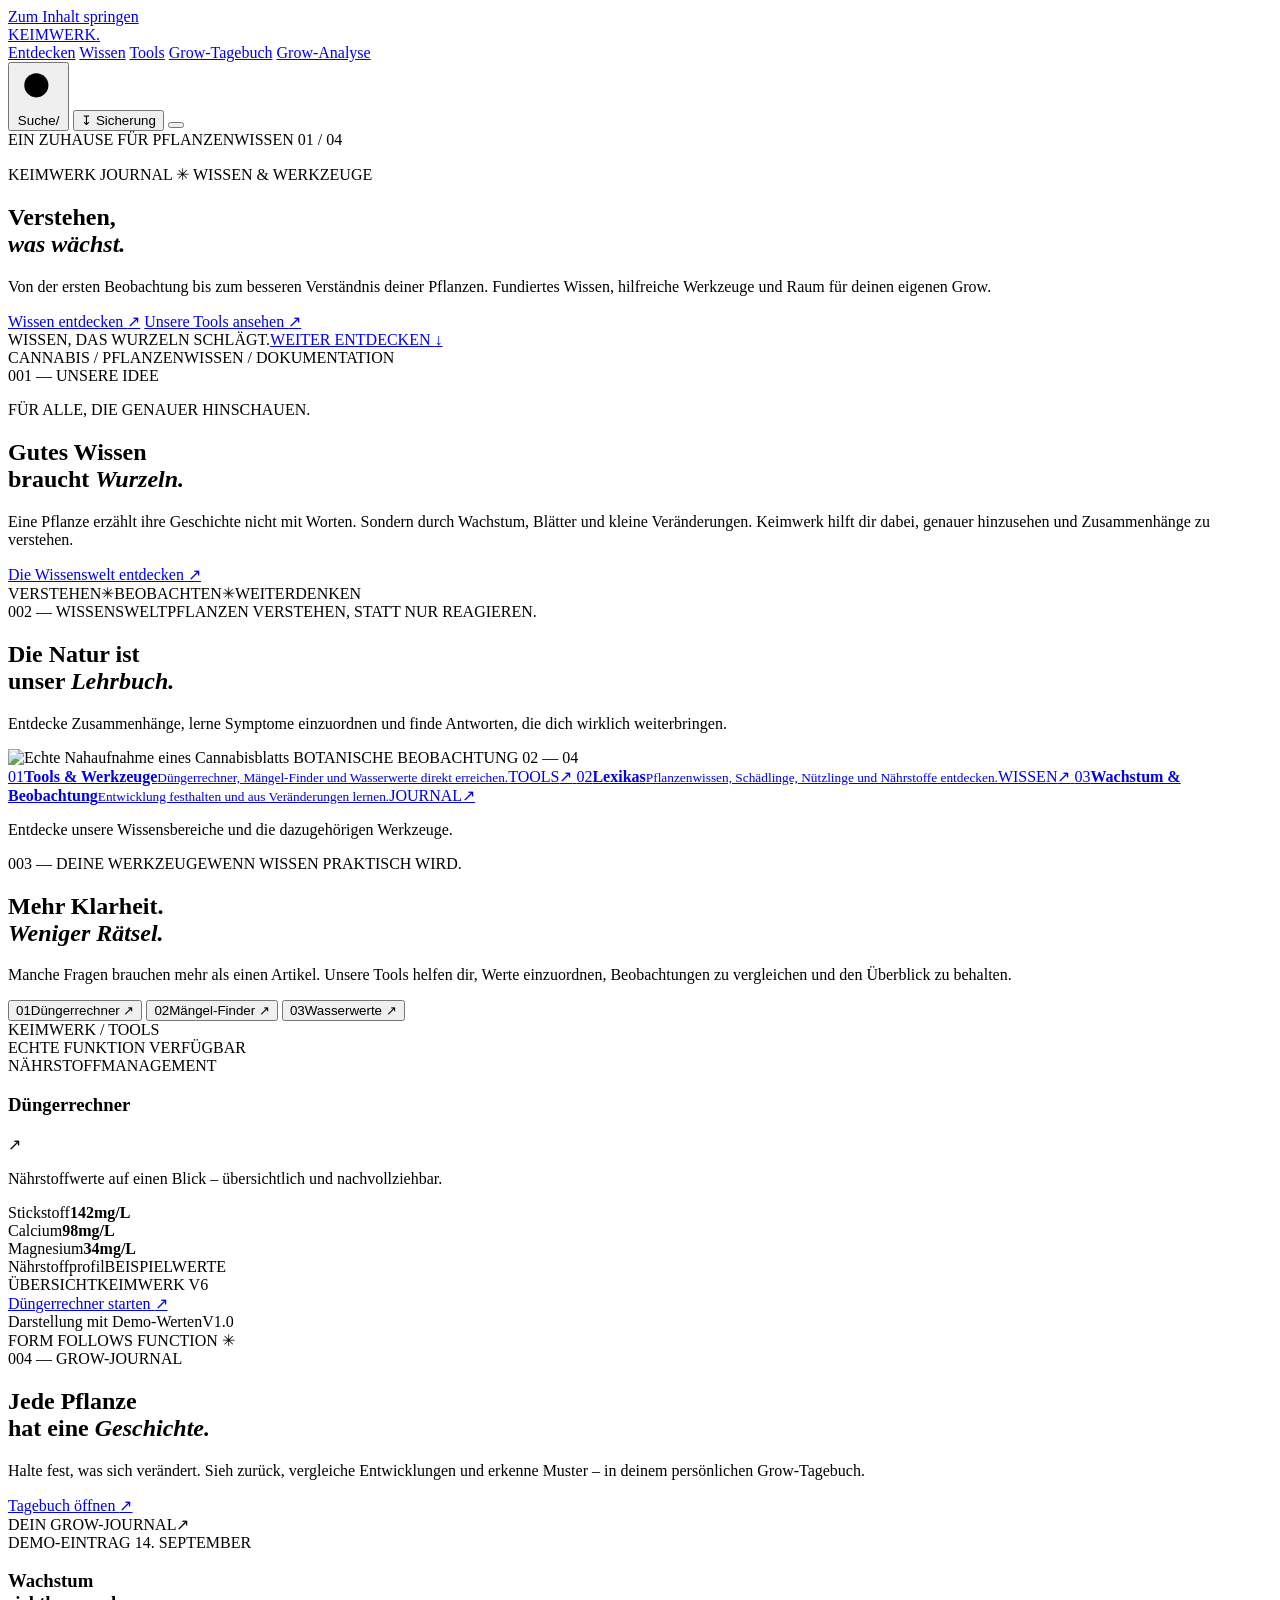
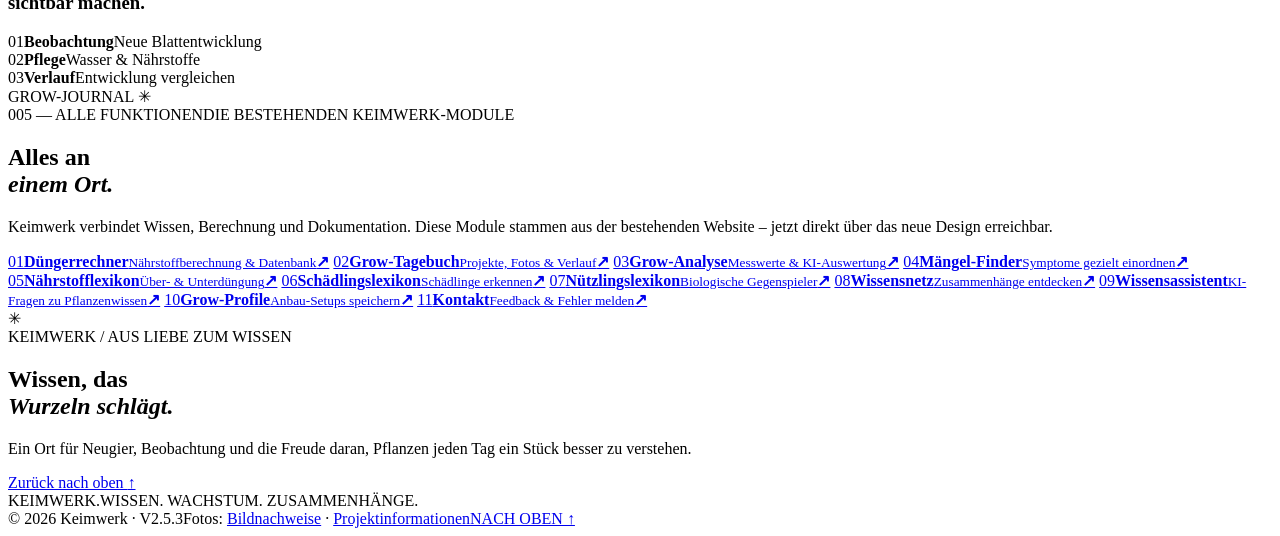
==== index.html @ dff41af9 "Keimwerk V2.1" ====
<!doctype html>
<html lang="de">
<head>
  <meta charset="utf-8">
  <meta name="viewport" content="width=device-width, initial-scale=1">
  <meta name="theme-color" content="#0d1511">
  <meta name="description" content="Keimwerk – Wissen, das Wurzeln schlägt. Pflanzenwissen, Düngerrechner, Lexika und Werkzeuge für deinen Garten.">
  <title>Keimwerk – Wissen, das Wurzeln schlägt.</title>
  <link rel="stylesheet" href="css/style.css?v=6">
  <script src="js/script.js?v=6" defer></script>
  <link rel="stylesheet" href="css/keimwerk-v24.css?v=24">
  <script src="js/keimwerk-v24.js?v=24" defer></script>
</head>
<body>
  <a class="skip-link" href="#inhalt">Zum Inhalt springen</a>


  <header class="site-header" id="oben">
    <div class="header-inner container-wide">
      <a class="brand" href="#oben" aria-label="Keimwerk – zur Startseite">
        <span class="brand-symbol" aria-hidden="true"><span class="symbol-slice"></span></span>
        <span class="brand-name">KEIMWERK<span class="brand-period">.</span></span>
      </a>
      <nav class="main-nav" id="main-nav" aria-label="Hauptnavigation">
        <a href="#philosophie">Entdecken</a>
        <a href="#wissen">Wissen</a>
        <a href="bereiche.html?view=calculator">Tools</a>
        <a href="bereiche.html?view=diary">Grow-Tagebuch</a>
        <a href="bereiche.html?view=grow-analysis">Grow-Analyse</a>
      </nav>
      <button class="header-search" id="open-search" type="button" aria-label="Suche öffnen">
        <svg viewBox="0 0 24 24" aria-hidden="true"><circle cx="10.8" cy="10.8" r="6.4"></circle><path d="m16 16 5 5"></path></svg>
        <span>Suche</span><span class="search-key">/</span>
      </button>
      <button class="kw24-header-button" type="button" data-kw24-backup aria-label="Datensicherung öffnen"><span aria-hidden="true">↧</span><span class="kw24-backup-label"> Sicherung</span></button>
      <button class="menu-toggle" id="menu-toggle" type="button" aria-controls="main-nav" aria-expanded="false" aria-label="Menü öffnen">
        <span></span><span></span>
      </button>
    </div>
  </header>

  <main id="inhalt">
    <section class="hero" aria-labelledby="hero-title">
      <div class="hero-image" role="img" aria-label="Echte Fotografie von Cannabispflanzen im natürlichen Licht"></div>
      <div class="hero-shade"></div>
      <div class="hero-inner container-wide">
        <div class="hero-meta"><span class="meta-line"></span> EIN ZUHAUSE FÜR PFLANZENWISSEN <span class="meta-index">01 / 04</span></div>
        <div class="hero-copy">
          <p class="hero-overline">KEIMWERK JOURNAL <span aria-hidden="true">✳</span> WISSEN &amp; WERKZEUGE</p>
          <h1 id="hero-title">Verstehen,<br><em>was wächst.</em></h1>
          <p class="hero-subtitle">Von der ersten Beobachtung bis zum besseren Verständnis deiner Pflanzen. Fundiertes Wissen, hilfreiche Werkzeuge und Raum für deinen eigenen Grow.</p>
          <div class="hero-actions">
            <a class="button button-light" href="#wissen">Wissen entdecken <span aria-hidden="true">↗</span></a>
            <a class="text-link hero-secondary" href="#tools">Unsere Tools ansehen <span aria-hidden="true">↗</span></a>
          </div>
        </div>
        <div class="hero-bottom"><span>WISSEN, DAS WURZELN SCHLÄGT.</span><a href="#philosophie">WEITER ENTDECKEN <span aria-hidden="true">↓</span></a></div>
      </div>
      <div class="hero-edge-text" aria-hidden="true">CANNABIS / PFLANZENWISSEN / DOKUMENTATION</div>
    </section>

    <section class="statement section-pad" id="philosophie" aria-labelledby="statement-title">
      <div class="container-wide statement-layout">
        <div class="section-tag"><span class="section-tag-dot"></span> 001 — UNSERE IDEE</div>
        <div class="statement-content">
          <p class="statement-kicker">FÜR ALLE, DIE GENAUER HINSCHAUEN.</p>
          <h2 id="statement-title">Gutes Wissen<br>braucht <em>Wurzeln.</em></h2>
          <div class="statement-bottom"><p>Eine Pflanze erzählt ihre Geschichte nicht mit Worten. Sondern durch Wachstum, Blätter und kleine Veränderungen. Keimwerk hilft dir dabei, genauer hinzusehen und Zusammenhänge zu verstehen.</p><a class="underline-link" href="#wissen">Die Wissenswelt entdecken <span aria-hidden="true">↗</span></a></div>
        </div>
      </div>
    </section>

    <div class="interlude" aria-label="Themenbereiche">
      <div class="container-wide interlude-inner"><span>VERSTEHEN</span><span class="interlude-mark" aria-hidden="true">✳</span><span>BEOBACHTEN</span><span class="interlude-mark" aria-hidden="true">✳</span><span>WEITERDENKEN</span></div>
    </div>

    <section class="knowledge section-pad" id="wissen" aria-labelledby="knowledge-title">
      <div class="container-wide">
        <div class="section-topline"><span class="section-tag"><span class="section-tag-dot"></span> 002 — WISSENSWELT</span><span class="section-topline-end">PFLANZEN VERSTEHEN, STATT NUR REAGIEREN.</span></div>
        <div class="knowledge-heading">
          <div><h2 id="knowledge-title">Die Natur ist<br>unser <em>Lehrbuch.</em></h2><p class="muted-intro">Entdecke Zusammenhänge, lerne Symptome einzuordnen und finde Antworten, die dich wirklich weiterbringen.</p></div>
          <div class="knowledge-visual">
            <img src="https://upload.wikimedia.org/wikipedia/commons/thumb/6/69/Marijuana_Cannabis_leaves.jpg/960px-Marijuana_Cannabis_leaves.jpg" alt="Echte Nahaufnahme eines Cannabisblatts" loading="lazy">
            <span class="photo-label">BOTANISCHE BEOBACHTUNG <span>02 — 04</span></span>
          </div>
        </div>
        <div class="knowledge-list" aria-label="Wissensbereiche">
          <a class="knowledge-row" href="#tools" data-search="tools werkzeuge düngerrechner mängel-finder wasserwerte nährstoffe nährstofflexikon überdüngung unterdüngung ph ec calcium magnesium">
            <span class="knowledge-no">01</span><span class="knowledge-row-main"><strong>Tools &amp; Werkzeuge</strong><small>Düngerrechner, Mängel-Finder und Wasserwerte direkt erreichen.</small></span><span class="knowledge-type">TOOLS</span><span class="circle-arrow" aria-hidden="true">↗</span>
          </a>
          <a class="knowledge-row" href="bereiche.html?view=pests" data-search="lexikas lexika wissen wissensbereich schädlinge spinnmilben thripse blattläuse trauermücken lexikon nützlinge">
            <span class="knowledge-no">02</span><span class="knowledge-row-main"><strong>Lexikas</strong><small>Pflanzenwissen, Schädlinge, Nützlinge und Nährstoffe entdecken.</small></span><span class="knowledge-type">WISSEN</span><span class="circle-arrow" aria-hidden="true">↗</span>
          </a>
          <a class="knowledge-row" href="bereiche.html?view=diary" data-search="grow tagebuch pflanzenpflege dokumentation beobachten fotos analyse">
            <span class="knowledge-no">03</span><span class="knowledge-row-main"><strong>Wachstum &amp; Beobachtung</strong><small>Entwicklung festhalten und aus Veränderungen lernen.</small></span><span class="knowledge-type">JOURNAL</span><span class="circle-arrow" aria-hidden="true">↗</span>
          </a>
        </div>
        <p class="preview-hint">Entdecke unsere Wissensbereiche und die dazugehörigen Werkzeuge.</p>
      </div>
    </section>

    <section class="tools section-pad" id="tools" aria-labelledby="tools-title">
      <div class="container-wide">
        <div class="section-topline"><span class="section-tag"><span class="section-tag-dot"></span> 003 — DEINE WERKZEUGE</span><span class="section-topline-end">WENN WISSEN PRAKTISCH WIRD.</span></div>
        <div class="tools-grid">
          <div class="tools-copy">
            <h2 id="tools-title">Mehr Klarheit.<br><em>Weniger Rätsel.</em></h2>
            <p>Manche Fragen brauchen mehr als einen Artikel. Unsere Tools helfen dir, Werte einzuordnen, Beobachtungen zu vergleichen und den Überblick zu behalten.</p>
            <div class="tool-selector" role="tablist" aria-label="Werkzeuge auswählen">
              <button class="tool-tab active" id="tab-fertilizer" type="button" role="tab" aria-selected="true" aria-controls="tool-panel" data-tool="fertilizer"><span class="tool-tab-num">01</span>Düngerrechner <span aria-hidden="true">↗</span></button>
              <button class="tool-tab" id="tab-diagnosis" type="button" role="tab" aria-selected="false" aria-controls="tool-panel" data-tool="diagnosis"><span class="tool-tab-num">02</span>Mängel-Finder <span aria-hidden="true">↗</span></button>
              <button class="tool-tab" id="tab-water" type="button" role="tab" aria-selected="false" aria-controls="tool-panel" data-tool="water"><span class="tool-tab-num">03</span>Wasserwerte <span aria-hidden="true">↗</span></button>
            </div>
          </div>
          <div class="tool-preview" id="tool-panel" role="tabpanel" aria-labelledby="tab-fertilizer">
            <div class="preview-top"><span><span class="status-dot"></span> KEIMWERK / TOOLS</span><span class="preview-window-controls" aria-hidden="true"><i></i><i></i><i></i></span></div>
            <div class="preview-content">
              <div class="preview-badge">ECHTE FUNKTION VERFÜGBAR</div>
              <div class="preview-tool-header"><div><span class="preview-sup" id="preview-sup">NÄHRSTOFFMANAGEMENT</span><h3 id="preview-title">Düngerrechner</h3></div><span class="preview-icon" aria-hidden="true">↗</span></div>
              <p class="preview-desc" id="preview-description">Nährstoffwerte auf einen Blick – übersichtlich und nachvollziehbar.</p>
              <div class="demo-metrics" aria-label="Fiktive Beispieldaten">
                <div><span id="demo-label-1">Stickstoff</span><strong id="demo-number-1">142<span>mg/L</span></strong></div>
                <div><span id="demo-label-2">Calcium</span><strong id="demo-number-2">98<span>mg/L</span></strong></div>
                <div><span id="demo-label-3">Magnesium</span><strong id="demo-number-3">34<span>mg/L</span></strong></div>
              </div>
              <div class="demo-chart"><div class="demo-chart-header"><span id="demo-chart-title">Nährstoffprofil</span><span>BEISPIELWERTE</span></div><div class="bars" aria-hidden="true"><i style="--v:42%"></i><i style="--v:62%"></i><i style="--v:48%"></i><i style="--v:83%"></i><i style="--v:70%"></i><i style="--v:58%"></i><i style="--v:88%"></i><i style="--v:66%"></i><i style="--v:76%"></i><i style="--v:53%"></i><i style="--v:69%"></i><i style="--v:89%"></i></div><div class="chart-footer"><span>ÜBERSICHT</span><span>KEIMWERK V6</span></div></div>
              <a id="open-active-tool" class="button button-light tool-launch" href="bereiche.html?view=calculator">Düngerrechner starten <span aria-hidden="true">↗</span></a>
              <div class="preview-bottom"><span><span class="live-circle"></span> Darstellung mit Demo-Werten</span><span>V1.0</span></div>
            </div>
            <span class="preview-sticker">FORM FOLLOWS FUNCTION <span aria-hidden="true">✳</span></span>
          </div>
        </div>
      </div>
    </section>

    <section class="diary" id="tagebuch" aria-labelledby="diary-title">
      <div class="diary-photo" role="img" aria-label="Cannabispflanze in natürlicher Umgebung"></div>
      <div class="diary-vignette"></div>
      <div class="container-wide diary-inner">
        <div class="diary-copy"><div class="section-tag"><span class="section-tag-dot"></span> 004 — GROW-JOURNAL</div><h2 id="diary-title">Jede Pflanze<br>hat eine <em>Geschichte.</em></h2><p>Halte fest, was sich verändert. Sieh zurück, vergleiche Entwicklungen und erkenne Muster – in deinem persönlichen Grow-Tagebuch.</p><a class="button button-light" href="bereiche.html?view=diary">Tagebuch öffnen <span aria-hidden="true">↗</span></a></div>
        <div class="journal-window" id="journal-preview">
          <div class="journal-head"><span>DEIN GROW-JOURNAL</span><span class="journal-head-icon">↗</span></div>
          <div class="journal-date">DEMO-EINTRAG <span>14. SEPTEMBER</span></div>
          <h3>Wachstum<br>sichtbar machen.</h3>
          <div class="journal-progress" aria-hidden="true"><span></span></div>
          <div class="journal-items"><div><span>01</span><strong>Beobachtung</strong><span>Neue Blattentwicklung</span></div><div><span>02</span><strong>Pflege</strong><span>Wasser &amp; Nährstoffe</span></div><div><span>03</span><strong>Verlauf</strong><span>Entwicklung vergleichen</span></div></div>
          <div class="journal-foot">GROW-JOURNAL <span>✳</span></div>
        </div>
      </div>
    </section>


<section class="module-directory section-pad" id="alle-funktionen" aria-labelledby="directory-title">
 <div class="container-wide">
  <div class="section-topline"><span class="section-tag"><span class="section-tag-dot"></span> 005 — ALLE FUNKTIONEN</span><span class="section-topline-end">DIE BESTEHENDEN KEIMWERK-MODULE</span></div>
  <div class="directory-top"><h2 id="directory-title">Alles an<br><em>einem Ort.</em></h2><p>Keimwerk verbindet Wissen, Berechnung und Dokumentation. Diese Module stammen aus der bestehenden Website – jetzt direkt über das neue Design erreichbar.</p></div>
  <div class="module-links">
   <a href="bereiche.html?view=calculator"><span>01</span><strong>Düngerrechner</strong><small>Nährstoffberechnung &amp; Datenbank</small><b>↗</b></a>
   <a href="bereiche.html?view=diary"><span>02</span><strong>Grow-Tagebuch</strong><small>Projekte, Fotos &amp; Verlauf</small><b>↗</b></a>
   <a href="bereiche.html?view=grow-analysis"><span>03</span><strong>Grow-Analyse</strong><small>Messwerte &amp; KI-Auswertung</small><b>↗</b></a>
   <a href="bereiche.html?view=cannabis-finder"><span>04</span><strong>Mängel-Finder</strong><small>Symptome gezielt einordnen</small><b>↗</b></a>
   <a href="bereiche.html?view=nutrients"><span>05</span><strong>Nährstofflexikon</strong><small>Über- &amp; Unterdüngung</small><b>↗</b></a>
   <a href="bereiche.html?view=pests"><span>06</span><strong>Schädlingslexikon</strong><small>Schädlinge erkennen</small><b>↗</b></a>
   <a href="bereiche.html?view=beneficials"><span>07</span><strong>Nützlingslexikon</strong><small>Biologische Gegenspieler</small><b>↗</b></a>
   <a href="bereiche.html?view=knowledge-network"><span>08</span><strong>Wissensnetz</strong><small>Zusammenhänge entdecken</small><b>↗</b></a>
   <a href="bereiche.html?view=knowledge-assistant"><span>09</span><strong>Wissensassistent</strong><small>KI-Fragen zu Pflanzenwissen</small><b>↗</b></a>
   <a href="bereiche.html?view=profiles"><span>10</span><strong>Grow-Profile</strong><small>Anbau-Setups speichern</small><b>↗</b></a>
   <a href="bereiche.html?view=contact"><span>11</span><strong>Kontakt</strong><small>Feedback &amp; Fehler melden</small><b>↗</b></a>
  </div>
 </div>
</section>

    <section class="outro section-pad" aria-labelledby="outro-title">
      <div class="container-wide outro-grid"><div class="outro-mark">✳</div><div><div class="section-tag"><span class="section-tag-dot"></span> KEIMWERK / AUS LIEBE ZUM WISSEN</div><h2 id="outro-title">Wissen, das<br><em>Wurzeln schlägt.</em></h2></div><div class="outro-end"><p>Ein Ort für Neugier, Beobachtung und die Freude daran, Pflanzen jeden Tag ein Stück besser zu verstehen.</p><a class="underline-link" href="#oben">Zurück nach oben <span aria-hidden="true">↑</span></a></div></div>
    </section>
  </main>

  <footer class="footer"><div class="container-wide footer-top"><span class="footer-brand">KEIMWERK<span>.</span></span><span>WISSEN. WACHSTUM. ZUSAMMENHÄNGE.</span></div><div class="container-wide footer-bottom"><span>© 2026 Keimwerk · V2.5.3</span><span>Fotos: <a href="BILDQUELLEN.txt" target="_blank" rel="noopener">Bildnachweise</a> · <a href="README.txt" target="_blank" rel="noopener">Projektinformationen</a></span><a href="#oben">NACH OBEN ↑</a></div></footer>


</body>
</html>
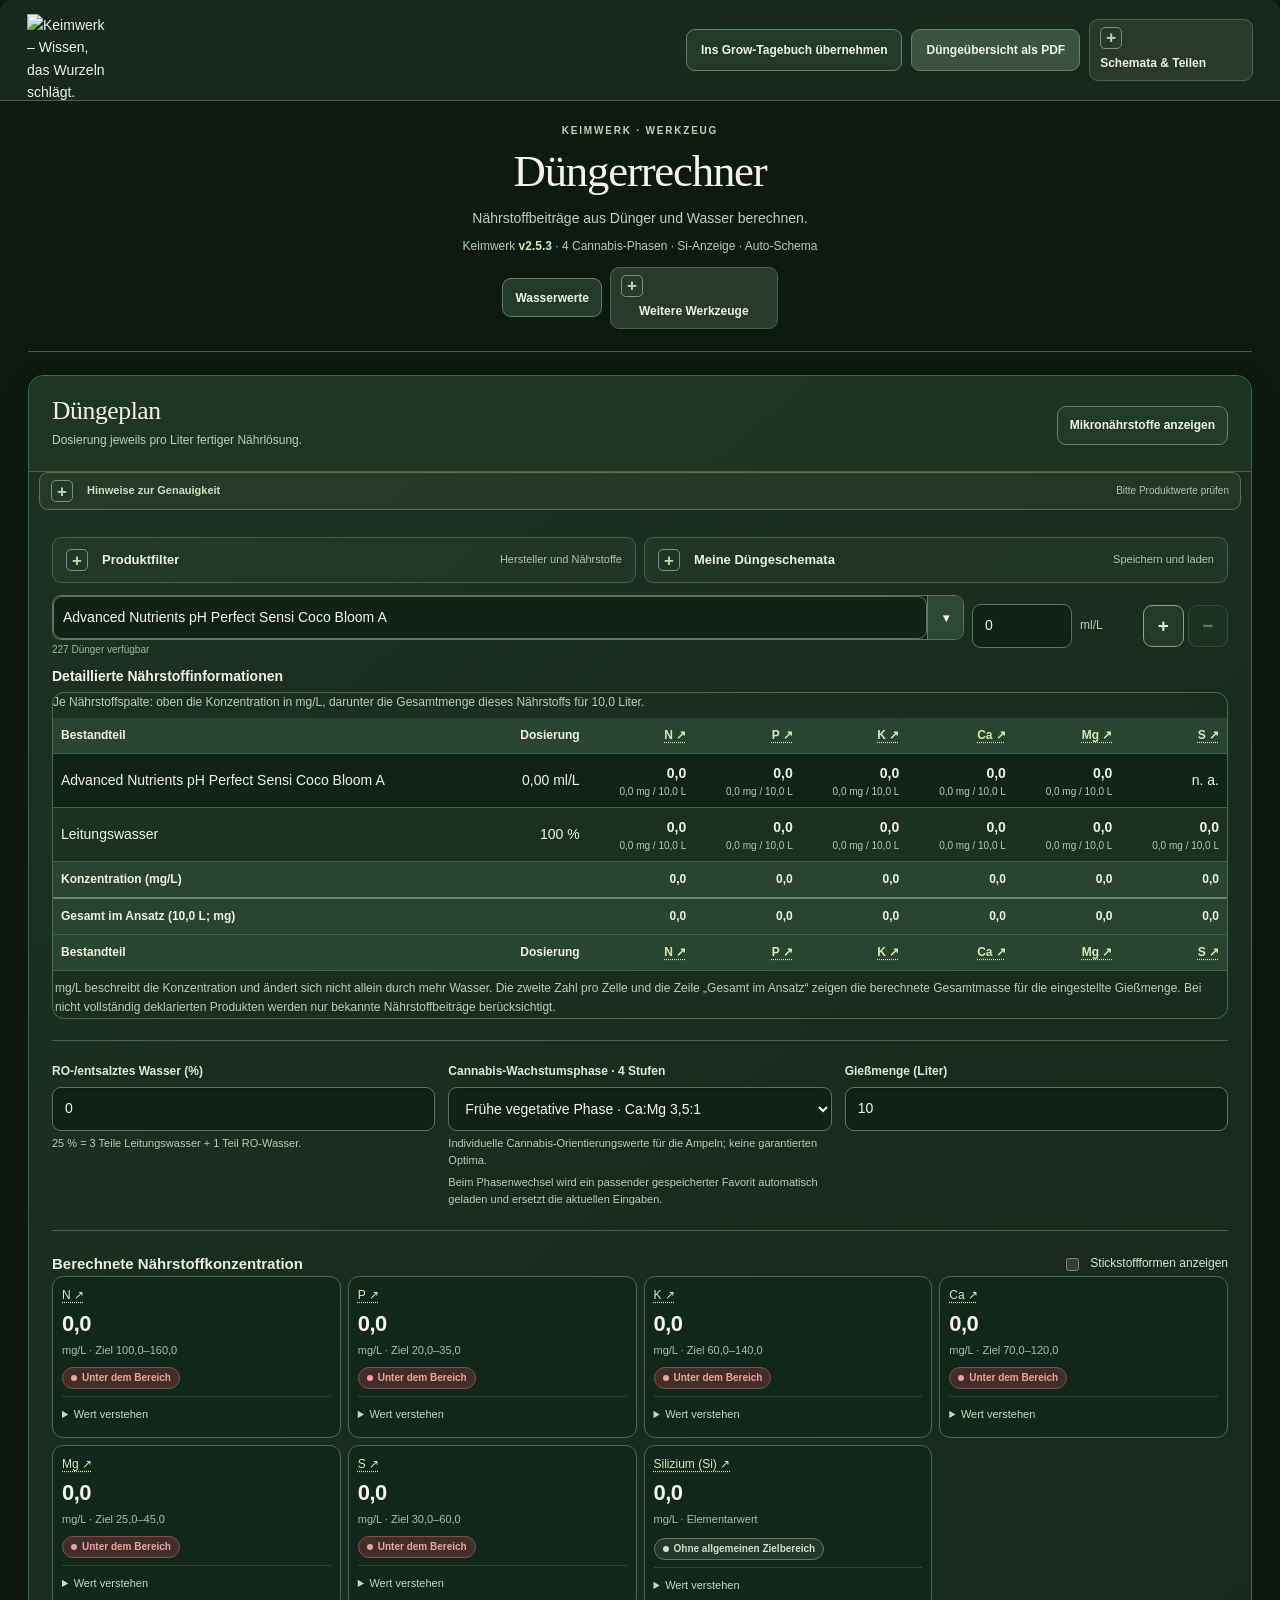
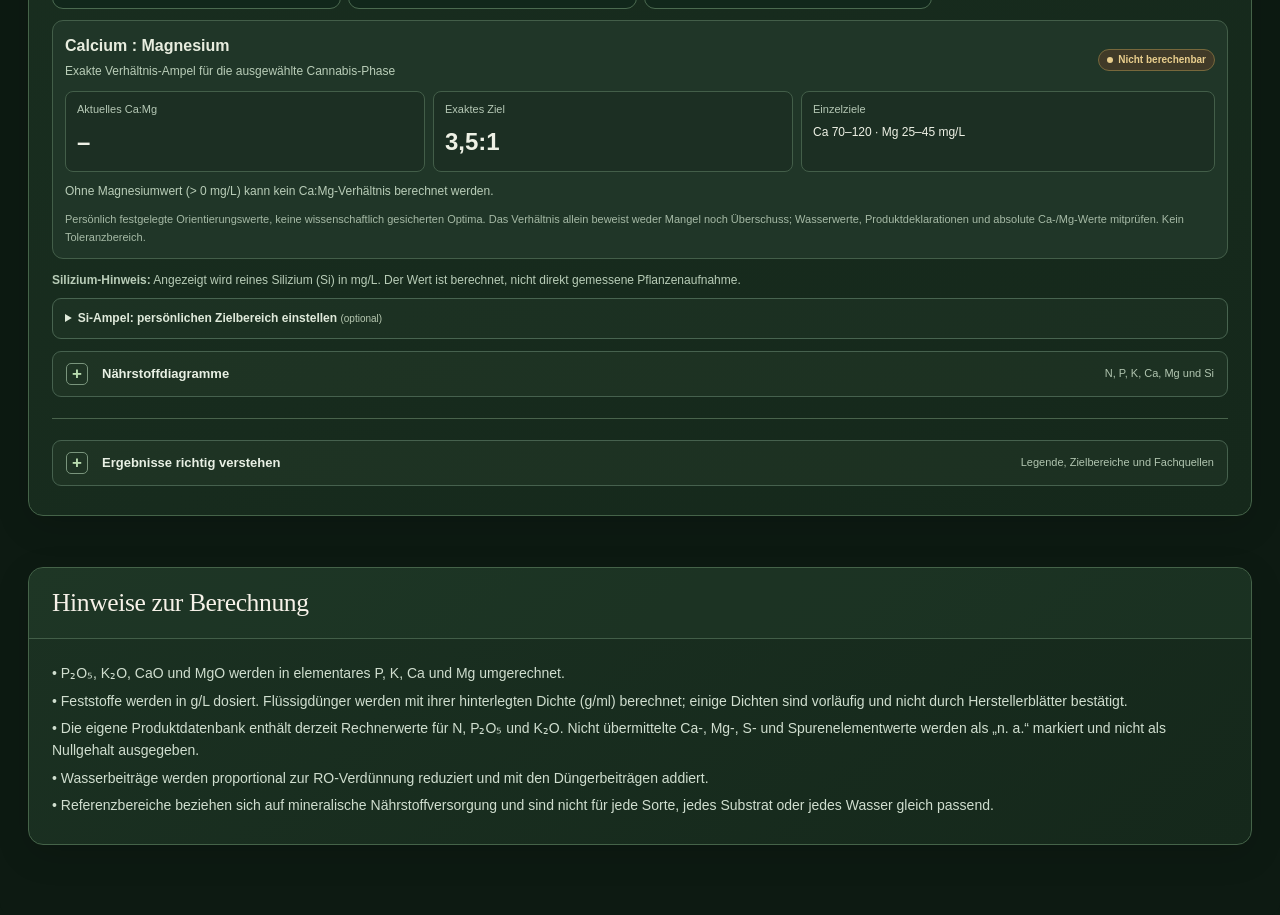
==== commit c083abf0: "Keimwerk V2.1 P2" ====
--- a/index.html
+++ b/index.html
@@ -1,182 +1,1547 @@
-<!doctype html>
+<!DOCTYPE html>
+
 <html lang="de">
 <head>
-  <meta charset="utf-8">
-  <meta name="viewport" content="width=device-width, initial-scale=1">
-  <meta name="theme-color" content="#0d1511">
-  <meta name="description" content="Keimwerk – Wissen, das Wurzeln schlägt. Pflanzenwissen, Düngerrechner, Lexika und Werkzeuge für deinen Garten.">
-  <title>Keimwerk – Wissen, das Wurzeln schlägt.</title>
-  <link rel="stylesheet" href="css/style.css?v=6">
-  <script src="js/script.js?v=6" defer></script>
-  <link rel="stylesheet" href="css/keimwerk-v24.css?v=24">
-  <script src="js/keimwerk-v24.js?v=24" defer></script>
+<meta charset="utf-8"/>
+<meta content="width=device-width, initial-scale=1" name="viewport"/>
+<title>Keimwerk – Pflanzenwissen</title>
+<style>
+:root{--bg:#1e2a21;--panel:#29382d;--line:#435246;--muted:#c8d0c5;--sage:#a8b9a0}
+*{box-sizing:border-box}body{margin:0;background:var(--bg);color:#f0f1eb;font:14px/1.7 Arial,Helvetica,sans-serif}
+button,select{font:inherit;cursor:pointer}button{font-size:inherit}
+header{min-height:81px;padding:15px 6%;display:flex;align-items:center;justify-content:space-between;border-bottom:1px solid var(--line);gap:16px}
+.brand{display:flex;align-items:center;gap:12px}.brand-logo-image{display:block;width:clamp(88px,9vw,118px);height:clamp(92px,9.5vw,124px);object-fit:contain;object-position:center;flex-shrink:0;border-radius:5px;overflow:visible}.brand-name{font: bold 23px/1.2 Georgia,serif;letter-spacing:2px}.tagline{font:11px Georgia,serif;color:#c3cfbd}
+nav{display:flex;gap:8px}nav button{background:transparent;border:1px solid transparent;color:#e4e8df;border-radius:7px;padding:10px 13px;font-size:12px;white-space:nowrap}nav button.active{border-color:#455748;background:#2b392e}
+.diary-brand-button{background:transparent;border:1px solid #455748;color:#e4e8df;border-radius:7px;padding:9px 11px;font-size:12px;white-space:nowrap;cursor:pointer;flex-shrink:0}.diary-brand-button:hover{background:#2b392e}
+.page{max-width:1120px;padding:40px 6% 36px;margin:0 auto}.hero{display:grid;grid-template-columns:1.08fr .92fr;gap:clamp(28px,6vw,65px);align-items:start;padding:4px 0 52px}
+.eyebrow,.section-label{font-size:12px;letter-spacing:1.8px;color:#c1d0b8;font-weight:bold}h1{font-size:clamp(38px,4.3vw,49px);line-height:1.05;letter-spacing:-1.5px;margin:20px 0 24px;font-weight:750}h1 span{color:var(--sage)}p{color:#e0e5dc;line-height:1.8;margin:8px 0;font-size:14px}.hero-copy{max-width:490px}
+.primary{background:#b0c2a6;color:#1c2a20;border:0;border-radius:5px;padding:15px 18px;font-weight:bold;font-size:12px;margin-top:14px}
+.hero-actions{display:flex;align-items:center;gap:10px;flex-wrap:wrap}.hero-actions .primary{margin-top:14px}.hero-calculator{background:transparent;color:#dce6d5;border:1px solid #5f715a;border-radius:5px;padding:14px 18px;font-weight:bold;font-size:12px;margin-top:14px}
+.plant-panel{height:327px;border:1px solid #506351;border-radius:16px;background:linear-gradient(145deg,#314637,#2a3a2e);padding:16px 20px;display:flex;flex-direction:column;justify-content:flex-end}
+.plant-art{height:220px;display:flex;align-items:center;justify-content:center}.plant-art svg{width:165px;height:198px;max-width:100%}.plant-art .hero-logo-image{display:block;width:min(250px,100%);height:220px;object-fit:contain;max-width:100%;border-radius:6px}.plant-caption{border-top:1px solid #526350;padding-top:14px;font-size:14px;font-weight:bold;text-align:center}
+.section{border-top:1px solid var(--line);padding:27px 0 36px}.section-head{display:grid;grid-template-columns:.8fr 1.2fr;gap:28px;align-items:start;margin-bottom:28px}h2{font-size:25px;line-height:1.35;font-weight:500;letter-spacing:-.5px;margin:8px 0}.section-head p{margin:0}
+.chooser{border:1px solid #47594a;border-radius:11px;padding:18px 19px 20px}label{display:block;font-size:13px;font-weight:bold;margin:0 0 10px}select{width:100%;height:62px;border:1px solid #64735c;border-radius:7px;background:#1e2a21;color:#e7ebe3;padding:0 15px;font-size:15px}
+.lex-card{margin-top:13px;background:#29382d;border:1px solid #465749;border-radius:8px;padding:15px;display:grid;grid-template-columns:25px 1fr;gap:12px}.lex-icon{width:24px;height:24px;border-radius:5px;background:#3a4b3c;display:grid;place-items:center;color:#bdcdb4}.lex-title{font-size:13px;font-weight:bold}.lex-card p{font-size:11px;line-height:1.7;margin:4px 0 8px;color:#d4dcd1}.pill{display:inline-block;border:1px solid #5f715a;border-radius:4px;padding:2px 6px;font-size:9px;color:#dce6d5;margin-bottom:3px}.lex-card .primary{display:block;padding:11px 13px;margin-top:8px}
+.intro-grid{display:grid;grid-template-columns:.8fr 1.2fr;gap:28px;align-items:start}.features{display:grid;grid-template-columns:repeat(3,minmax(0,1fr));gap:11px;margin-top:24px}.feature{background:#29382d;border:1px solid #455648;border-radius:9px;padding:16px}.feature-symbol{color:#cad9c2;font-size:14px;height:25px}.feature h3{font-size:13px;font-weight:500;margin:7px 0}.feature p{font-size:12px;line-height:1.7;margin:7px 0 0}
+.contact-panel{max-width:760px;background:var(--panel);border:1px solid var(--line);border-radius:12px;padding:clamp(18px,3vw,30px)}.contact-form{display:grid;gap:16px}.contact-form label{display:block;margin:0 0 6px;font-size:13px;color:#e4e8df}.contact-form input,.contact-form select,.contact-form textarea{display:block;width:100%;min-height:44px;padding:10px 12px;border:1px solid #64735c;border-radius:7px;background:#17231b;color:#f0f1eb;font:inherit}.contact-form textarea{min-height:150px;resize:vertical}.contact-form .form-help{font-size:12px;color:var(--muted);margin:0}.contact-form .form-submit{justify-self:start;background:#b0c2a6;color:#1c2a20;border:0;border-radius:6px;padding:12px 18px;font-weight:bold}.contact-form input:focus-visible,.contact-form select:focus-visible,.contact-form textarea:focus-visible{outline:2px solid var(--sage);outline-offset:2px}
+footer{text-align:center;border-top:1px solid var(--line);background:#29372c;font:13px Georgia,serif;color:#cbd7c3;padding:20px 12px}.back{background:transparent;border:0;color:#b7c8af;padding:5px 0 14px;font-size:13px}
+/* Der Zurueck-zur-Startseite-Button bleibt beim Scrollen im sichtbaren Bereich. */
+.back{position:sticky;top:10px;z-index:30;display:inline-block;vertical-align:top;padding:8px 12px;margin:0 0 12px;background:rgba(41,56,45,.97);border:1px solid #435246;border-radius:8px;box-shadow:0 4px 12px rgba(0,0,0,.18);color:#b7c8af;font-size:13px;line-height:1.4;white-space:nowrap;cursor:pointer}.back:hover{background:#304034;border-color:#627563}/* Nährstofflexikon: Navigationsbuttons oben links, wie beim Düngerechner. */
+#nutrients #nutrients-back,
+#nutrients #nutrients-to-calculator{position:fixed;top:10px;left:10px;z-index:1000;display:block;width:max-content;max-width:calc(100vw - 20px);box-sizing:border-box;vertical-align:top;margin:0;background:rgba(41,56,45,.98);border:1px solid #435246;border-radius:8px;box-shadow:0 4px 12px rgba(0,0,0,.22);color:#b7c8af;padding:8px 12px;font-size:13px;line-height:1.4;white-space:nowrap;cursor:pointer}
+#nutrients #nutrients-to-calculator{top:54px;left:10px}
+#nutrients #nutrients-back:hover,#nutrients #nutrients-to-calculator:hover{background:#304034;border-color:#627563}
+#nutrients{padding-top:105px}
+@media(max-width:650px){#nutrients #nutrients-back,#nutrients #nutrients-to-calculator{left:8px;font-size:12px;padding:7px 9px}#nutrients #nutrients-to-calculator{top:46px}#nutrients{padding-top:92px}}.subhead{padding:10px 0 24px}.subhead h1{font-size:clamp(31px,4vw,47px);margin:12px 0}.pest-grid{display:grid;grid-template-columns:repeat(2,minmax(0,1fr));gap:14px}.pest{background:#26352a;border:1px solid #435346;border-radius:9px;padding:17px;min-width:0}.pest h3{font-size:17px;line-height:1.4;margin:0 0 3px}.latin{font-style:italic;color:#b9c9b1;font-size:12px;margin-bottom:11px}.pest p{font-size:12px;line-height:1.75;margin:8px 0;color:#d8dfd4}.pest strong{color:#f0f2ea}.tip{border-left:2px solid #99ae8e;padding-left:11px;margin-top:10px!important}
+.about-copy p{font-size:20px;line-height:1.9;margin:8px 0}.belief{background:#29382d;border-left:4px solid #adbea4;padding:22px 24px;margin:30px 0}.belief strong{font-size:19px}.belief p{font-size:20px;line-height:1.7;margin:4px 0 0}.about-block{padding:13px 0}.about-block h2{font-size:27px;margin-bottom:8px}.about-block p{font-size:19px;line-height:1.8}[hidden]{display:none!important}
+@media(max-width:650px){header{padding:13px 5%;min-height:70px;gap:8px;flex-wrap:wrap}.brand{gap:7px}.brand-logo-image{width:min(88px,25vw);height:92px;object-fit:contain;object-position:center}.brand-name{font-size:15px;letter-spacing:1.4px}.tagline{font-size:9px}nav{width:100%;justify-content:flex-end;gap:1px}nav button{font-size:10px;padding:8px 6px}.page{padding:28px 6%}.hero{grid-template-columns:1fr;gap:25px;padding-bottom:34px}h1{font-size:44px;margin:16px 0}.plant-panel{height:280px}.plant-art{height:180px}.section-head,.intro-grid{grid-template-columns:1fr;gap:12px}.features{gap:7px}.feature{padding:11px}.feature h3{font-size:11px}.feature p{font-size:10px}.pest-grid{grid-template-columns:1fr}.about-copy p,.about-block p{font-size:16px}.belief p{font-size:16px}}
+
+/* Bildergalerien nur im Schädlingslexikon; Startseite und Über-Seite bleiben unverändert. */
+#pests .pest-images{display:grid;grid-template-columns:repeat(3,minmax(0,1fr));gap:9px;margin:15px 0 14px}
+#pests .pest-images figure{min-width:0;margin:0;border:1px solid #435346;border-radius:7px;overflow:hidden;background:#1e2a21}
+#pests .pest-images img{display:block;width:100%;aspect-ratio:280/176;object-fit:cover}
+#pests .pest-images figcaption{padding:7px 5px 8px;text-align:center;font-size:10px;line-height:1.4;color:#d6dfd0;min-height:38px;display:flex;align-items:center;justify-content:center}
+@media(max-width:650px){#pests .pest-images{gap:5px}#pests .pest-images figcaption{font-size:9px;padding:5px 3px;min-height:42px}}
+
+
+/* Marienkäfer und Schwebfliegen: Originalbilder mit eingebautem Rahmen auf dieselbe Bildbreite wie die übrigen Nützlinge setzen. */
+#beneficials article:nth-of-type(10) .pest-images figure,
+#beneficials article:nth-of-type(11) .pest-images figure{width:332px;max-width:100%;margin:0 auto;box-sizing:border-box}
+#beneficials article:nth-of-type(10) .pest-images img,
+#beneficials article:nth-of-type(11) .pest-images img{display:block;box-sizing:border-box;width:100%;max-width:100%;height:auto;margin:0 auto;padding:0;border:0;border-radius:0;background:transparent}
+
+
+/* Neues Ueber- und Unterduengungslexikon: separat gestylt, bestehende Bereiche bleiben unberuehrt. */
+#nutrients .nutrient-guidance{display:grid;grid-template-columns:repeat(3,minmax(0,1fr));gap:12px;margin:4px 0 14px}
+#nutrients .guidance-card{background:#29382d;border:1px solid #435346;border-radius:10px;padding:16px}
+#nutrients .guidance-card h3{font-size:14px;line-height:1.45;color:#d3dfc9;margin:0 0 7px}
+#nutrients .guidance-card p{font-size:12px;line-height:1.7;margin:0}
+#nutrients .nutrient-warning{border:1px solid #a58e42;background:#3c3b27;color:#edf0e7;padding:13px 15px;border-radius:7px;margin:0 0 18px;font-size:12px;line-height:1.75}
+#nutrients .nutrient-grid{display:grid;grid-template-columns:repeat(2,minmax(0,1fr));gap:14px}
+#nutrients .nutrient-card{background:#26352a;border:1px solid #435346;border-radius:9px;padding:17px;min-width:0}
+#nutrients .nutrient-card h3{font-size:18px;line-height:1.4;margin:0 0 3px}
+#nutrients .nutrient-card h3 span{color:#d4decf;font-size:15px;font-weight:normal}
+#nutrients .nutrient-card .latin{margin-bottom:8px}
+#nutrients .nutrient-intro{font-size:12px;line-height:1.7;margin:6px 0 11px;color:#dce3d8}
+#nutrients .nutrient-images{display:grid;grid-template-columns:repeat(2,minmax(0,1fr));gap:8px;margin:10px 0 13px}
+#nutrients .nutrient-images figure{min-width:0;margin:0;border:1px solid #435346;border-radius:7px;overflow:hidden;background:#1e2a21}
+#nutrients .nutrient-images img{display:block;width:100%;aspect-ratio:357/260;object-fit:cover}
+#nutrients .nutrient-images figcaption{padding:6px 5px;text-align:center;font-size:10px;line-height:1.4;color:#d6dfd0}
+#nutrients .nutrient-detail{padding:10px 0 1px;border-top:1px solid #394a3d;margin-top:7px}
+#nutrients .nutrient-detail strong{font-size:12px;color:#d3dfc9}
+#nutrients .nutrient-detail p{font-size:12px;line-height:1.7;margin:4px 0 3px}
+#nutrients .nutrient-tip{border-left:2px solid #99ae8e;padding-left:10px}
+#nutrients .nutrient-no-image{font-size:11px;color:#c7d2c1;border:1px dashed #526451;border-radius:7px;padding:14px;margin:10px 0 13px}
+#nutrients .nutrient-source{font-size:11px;color:#c5d0c0;line-height:1.7;padding:18px 2px 3px}
+@media(max-width:650px){#nutrients .nutrient-guidance{grid-template-columns:1fr;gap:8px}#nutrients .nutrient-grid{grid-template-columns:1fr}#nutrients .nutrient-card{padding:14px}#nutrients .nutrient-images{gap:6px}#nutrients .nutrient-images figcaption{font-size:9px}}
+
+
+#nutrients .nutrient-extra{margin-top:34px;padding-top:25px;border-top:1px solid #435346}
+#nutrients .nutrient-extra-heading{margin:25px 0 13px}
+#nutrients .nutrient-extra-heading:first-child{margin-top:0}
+#nutrients .nutrient-extra-heading h2{font-size:21px;line-height:1.35;margin:0 0 7px;color:#f0eee4}
+#nutrients .nutrient-extra-heading p{font-size:13px;line-height:1.75;color:#d3ddd0;margin:0;max-width:850px}
+#nutrients .nutrient-extra-grid{display:grid;gap:12px;margin:13px 0 18px}
+#nutrients .nutrient-extra-grid.two{grid-template-columns:repeat(2,minmax(0,1fr))}
+#nutrients .nutrient-extra-grid.three{grid-template-columns:repeat(3,minmax(0,1fr))}
+#nutrients .nutrient-info-card{min-width:0;background:#22362a;border:1px solid #405344;border-radius:12px;padding:17px 18px;color:#e8e9df}
+#nutrients .nutrient-info-card.warning{border-color:#8d8549}
+#nutrients .nutrient-info-card h3{font-size:15px;margin:0 0 9px;color:#d9c36e;line-height:1.45}
+#nutrients .nutrient-info-card p,#nutrients .nutrient-info-card li{font-size:12px;line-height:1.75}
+#nutrients .nutrient-info-card p{margin:7px 0}
+#nutrients .nutrient-info-card ul,#nutrients .nutrient-info-card ol{margin:8px 0 2px;padding-left:19px}
+#nutrients .nutrient-callout{border-left:2px solid #a5b99a;padding:8px 0 8px 11px;margin-top:13px!important;color:#f0e7c4}
+#nutrients .nutrient-table-wrap{overflow-x:auto;margin:12px 0 18px;border:1px solid #435346;border-radius:9px}
+#nutrients .nutrient-table{width:100%;border-collapse:collapse;min-width:650px;background:#22362a}
+#nutrients .nutrient-table th,#nutrients .nutrient-table td{padding:11px 12px;text-align:left;vertical-align:top;border-bottom:1px solid #435346;font-size:12px;line-height:1.6}
+#nutrients .nutrient-table th{background:#294638;color:#e1ce78;font-weight:700}
+#nutrients .nutrient-table tr:last-child td{border-bottom:0}
+#nutrients .nutrient-steps{counter-reset:steps;list-style:none;padding:0;margin:12px 0 18px;display:grid;grid-template-columns:repeat(2,minmax(0,1fr));gap:8px}
+#nutrients .nutrient-steps li{counter-increment:steps;background:#22362a;border:1px solid #405344;border-radius:9px;padding:12px 13px 12px 42px;position:relative;font-size:12px;line-height:1.65}
+#nutrients .nutrient-steps li:before{content:counter(steps);position:absolute;left:12px;top:12px;color:#e1ce78;font-weight:700}
+#nutrients .nutrient-source-expanded{border-top:1px solid #435346;margin-top:24px}
+@media(max-width:700px){#nutrients .nutrient-extra-grid.two,#nutrients .nutrient-extra-grid.three,#nutrients .nutrient-steps{grid-template-columns:1fr}#nutrients .nutrient-extra-heading h2{font-size:19px}#nutrients .nutrient-info-card{padding:14px}}
+
+/* Inhaltsverzeichnis für das Nährstofflexikon – Ergänzung, übriges Design unverändert */
+#nutrients .nutrient-toc{margin:22px 0 28px;padding:20px;border:1px solid var(--line);border-radius:12px;background:rgba(41,56,45,.72)}
+#nutrients .nutrient-toc-title{margin:0 0 5px;font-size:18px;line-height:1.35}
+#nutrients .nutrient-toc-intro{margin:0 0 14px;color:var(--muted);font-size:13px}
+#nutrients .nutrient-toc-links{display:grid;grid-template-columns:repeat(auto-fit,minmax(185px,1fr));gap:8px}
+#nutrients .nutrient-toc-links a{display:block;padding:9px 11px;border:1px solid #435246;border-radius:7px;background:#202f24;color:#edf0e9;text-decoration:none;font-size:13px;line-height:1.4;transition:background .15s,border-color .15s}
+#nutrients .nutrient-toc-links a:hover,#nutrients .nutrient-toc-links a:focus{background:#344737;border-color:#a8b9a0;outline:none}
+#nutrients [id^="nutrient-jump-"]{scroll-margin-top:22px}
+#nutrients [id^="nutrient-profile-"]{scroll-margin-top:22px}
+
+
+/* Düngerrechner-Integration: nur Layout der neuen Rechneransicht und ergänzte Navigation. */
+#calculator.page{max-width:none;width:100%;padding:22px clamp(10px,2vw,28px) 24px}
+#calculator .subhead{max-width:1320px;margin:0 auto;padding:6px 0 16px}
+#calculator .subhead h1{margin:8px 0;font-size:clamp(29px,3vw,40px)}
+#calculator .subhead p{margin:8px 0 0;font-size:13px}
+#calculator .calculator-frame-shell{width:100%;max-width:1480px;margin:0 auto;min-width:0}
+#calculator-frame{display:block;width:100%;min-width:0;height:1100px;border:0;border-radius:12px;background:#1e2a21;overflow:hidden}
+@media(max-width:650px){header{flex-wrap:wrap}header nav{width:100%;justify-content:flex-end;flex-wrap:wrap}header nav button{font-size:10px;padding:8px 7px}#calculator.page{padding:16px 5% 22px}}
+
+
+
+
+.welcome-development-note{margin:18px 0 4px;padding:13px 15px;border:1px solid #586b58;border-left:3px solid #a8b9a0;border-radius:9px;background:rgba(168,185,160,.09);color:#dce5d7;font-size:.92rem;line-height:1.55}
+.welcome-development-note strong{display:block;margin-bottom:4px;color:#f1f4ed}
+.welcome-contact-link{display:inline;border:0;padding:0;background:none;color:#c5d8b8;text-decoration:underline;text-underline-offset:3px;cursor:pointer;font:inherit}
+
+/* Willkommensfenster beim Aufruf der Website */
+.welcome-overlay{position:fixed;inset:0;z-index:5000;display:flex;align-items:center;justify-content:center;padding:20px;background:rgba(8,15,10,.78);backdrop-filter:blur(5px)}
+.welcome-overlay[hidden]{display:none!important}
+.welcome-dialog{position:relative;width:min(100%,540px);padding:clamp(24px,5vw,42px);background:#29382d;border:1px solid #526653;border-radius:18px;box-shadow:0 24px 80px rgba(0,0,0,.4);text-align:left}
+.welcome-kicker{color:#b8c9ae;font-size:11px;letter-spacing:2px;font-weight:bold;text-transform:uppercase}
+.welcome-dialog h2{font-size:clamp(27px,5vw,38px);line-height:1.15;margin:12px 0 14px;color:#f0f1eb}
+.welcome-dialog p{font-size:15px;margin:0 0 12px}
+.welcome-actions{display:flex;gap:10px;flex-wrap:wrap;justify-content:center;align-items:center;margin-top:24px}
+.welcome-actions button{border-radius:7px;padding:12px 17px;font-weight:bold}
+.welcome-enter{background:#b0c2a6;color:#1c2a20;border:0}
+.welcome-close{background:transparent;color:#e0e5dc;border:1px solid #60715e}
+.welcome-close-x{position:absolute;right:13px;top:13px;z-index:2;background:transparent;border:0;color:#e0e5dc;font-size:24px;line-height:1;padding:5px;cursor:pointer;pointer-events:auto}
+@media(max-width:480px){.welcome-dialog{padding:26px 20px}.welcome-actions button{width:100%}}
+
+/* Cannabis-Mängel-Finder – in die bestehende Keimwerk-Seite integriert */
+.cf-warning{background:#3b3425;border:1px solid #74613a;border-radius:9px;padding:13px 15px;margin:10px 0 18px;color:#f4e5bd;font-size:13px}
+.cf-grid{display:grid;grid-template-columns:minmax(0,1fr) 280px;gap:16px;align-items:start}
+.cf-panel{background:#29382d;border:1px solid #435246;border-radius:10px;padding:19px;margin-bottom:16px;min-width:0}
+.cf-panel h2{font-size:20px;margin:0 0 8px}.cf-panel h3{font-size:15px;margin:18px 0 5px}.cf-panel p,.cf-panel li{font-size:13px;color:#d8dfd4;line-height:1.7}
+.cf-checks{display:grid;grid-template-columns:repeat(2,minmax(0,1fr));gap:8px;margin:12px 0 23px}
+.cf-checks label{display:flex;align-items:flex-start;gap:9px;border:1px solid #435246;border-radius:7px;padding:10px;background:#233127;font-weight:normal;font-size:12px;line-height:1.5;margin:0;cursor:pointer}
+.cf-checks input{accent-color:#a8b9a0;margin-top:3px;flex-shrink:0}
+.cf-checks label:has(input:checked){background:#344638;border-color:#91a58a}
+.cf-field{margin:13px 0}.cf-field label{margin-bottom:6px}.cf-field select,.cf-field input,.cf-field textarea{width:100%;border:1px solid #64735c;border-radius:7px;background:#1e2a21;color:#f0f1eb;padding:11px;font:inherit;font-size:13px}.cf-field select{height:auto;min-height:44px}.cf-field textarea{resize:vertical}
+.cf-actions{display:flex;gap:9px;flex-wrap:wrap;margin-top:18px}.cf-secondary{background:transparent;color:#dce6d5;border:1px solid #5f715a;border-radius:5px;padding:12px 15px;font-weight:bold;font-size:12px}
+.cf-results{margin-top:18px}.cf-result{background:#26352a;border:1px solid #435346;border-radius:9px;padding:15px;margin:12px 0}.cf-result h3{margin:5px 0;font-size:17px}.cf-result p,.cf-result li{font-size:13px}.cf-result .cf-label{display:inline-block;border:1px solid #5f715a;border-radius:4px;padding:2px 6px;font-size:10px;color:#dce6d5;margin:2px 4px 2px 0}.cf-result-images{display:grid;grid-template-columns:repeat(2,minmax(0,1fr));gap:9px;margin:12px 0}.cf-result-images figure{margin:0;background:#1e2a21;border:1px solid #435246;border-radius:7px;overflow:hidden}.cf-result-images img{display:block;width:100%;height:180px;object-fit:contain;background:#17231b}.cf-result-images figcaption{font-size:11px;padding:7px;color:#c8d0c5}.cf-lex-result{margin:10px 0 14px;padding:10px;border:1px solid #435346;border-radius:7px;background:#1e2a21}.cf-pest-preview{grid-template-columns:repeat(3,minmax(0,1fr));gap:6px;margin:0 0 9px}.cf-pest-preview img{height:105px;object-fit:cover}.cf-pest-preview figcaption{font-size:10px;padding:5px}.cf-link{background:transparent;border:1px solid #5f715a;color:#dce6d5;border-radius:5px;padding:9px 12px;cursor:pointer;font-weight:bold;font-size:12px}
+.cf-muted{color:#b9c9b1!important}
+
+.sd-strain-image-missing{display:flex;flex-direction:column;justify-content:center;gap:7px;min-height:100px;margin:0 0 12px;padding:14px;border:1px dashed #536753;border-radius:9px;background:#1c2820;color:#c4d0c0;font-size:12px;line-height:1.5;overflow-wrap:anywhere}.sd-strain-image-missing a,.sd-buy-link{color:#d6e8c9;text-decoration:none}.sd-strain-image-missing a{text-decoration:underline}.sd-buy-link{text-align:center;display:inline-flex;align-items:center;justify-content:center;white-space:normal;overflow-wrap:anywhere}
+@media(max-width:760px){.cf-grid{grid-template-columns:1fr}.cf-checks{grid-template-columns:1fr}.cf-result-images img{height:145px}.cf-pest-preview img{height:80px}.cf-pest-preview figcaption{font-size:9px}}
+@media print{body{background:white;color:#111}.cf-side,.cf-actions,header,footer{display:none!important}.cf-panel,.cf-result{background:white;color:#111;border:1px solid #aaa;box-shadow:none}.cf-panel p,.cf-result p,.cf-result li,.cf-result h3{color:#111}.cf-warning{background:#fff8e8;color:#111}}
+
+/* Cannabis-Wissensnetz: verknuepft vorhandene Keimwerk-Lexika ohne Inhalte zu duplizieren. */
+.knowledge-network{margin-top:14px}
+.knowledge-tools{display:grid;grid-template-columns:1fr auto;gap:10px;margin:18px 0 22px}
+.knowledge-tools input{width:100%;min-height:48px;padding:11px 13px;border:1px solid #64735c;border-radius:7px;background:#17231b;color:#f0f1eb;font:inherit}
+.knowledge-tools button,.knowledge-filter{border:1px solid #5f715a;background:#29382d;color:#e4e8df;border-radius:7px;padding:10px 13px}
+.knowledge-filter-row{display:flex;gap:8px;flex-wrap:wrap;margin:0 0 18px}
+.knowledge-filter[aria-pressed="true"]{background:#b0c2a6;color:#1c2a20;border-color:#b0c2a6;font-weight:bold}
+.knowledge-grid{display:grid;grid-template-columns:repeat(2,minmax(0,1fr));gap:13px}
+.knowledge-node{background:#26352a;border:1px solid #435346;border-radius:10px;padding:16px;min-width:0}
+.knowledge-node h2{font-size:17px;margin:0 0 6px;color:#eef2e9}
+.knowledge-node p{font-size:12px;line-height:1.7;color:#d8dfd4;margin:7px 0 12px}
+.knowledge-category{display:inline-block;font-size:10px;letter-spacing:.6px;text-transform:uppercase;color:#c5d5bc;margin-bottom:6px}
+.knowledge-links{display:flex;flex-wrap:wrap;gap:7px;margin:10px 0}
+.knowledge-links button{border:1px solid #5f715a;border-radius:5px;background:#314436;color:#e5ecdf;padding:6px 9px;font-size:11px;text-align:left}
+.knowledge-open{border:0;border-radius:5px;background:#b0c2a6;color:#1c2a20;padding:9px 12px;font-weight:bold;font-size:11px;margin-top:6px}
+.knowledge-empty{padding:18px;border:1px dashed #5f715a;border-radius:8px;color:#d8dfd4}
+@media(max-width:650px){.knowledge-grid{grid-template-columns:1fr}.knowledge-tools{grid-template-columns:1fr}.knowledge-tools button{width:100%}}
+
+
+/* Projekt 4: Interaktiver Cannabis-Wissensassistent */
+.ka-shell{max-width:900px;margin:0 auto}
+.ka-intro{color:#d4dfd0;max-width:780px}
+.ka-note{border:1px solid #4b604d;background:#253329;border-radius:9px;padding:12px 14px;color:#cad6c4;font-size:12px;line-height:1.7;margin:14px 0}
+.ka-suggestions{display:flex;gap:8px;flex-wrap:wrap;margin:14px 0 18px}
+.ka-suggestion{background:#27362b;color:#e4e9df;border:1px solid #536751;border-radius:999px;padding:8px 12px;font-size:12px;text-align:left}
+.ka-suggestion:hover,.ka-suggestion:focus-visible{background:#334737;border-color:#9eb594;outline:2px solid transparent}
+.ka-chat-panel{border:1px solid #46594a;border-radius:13px;background:#243128;overflow:hidden}
+.ka-chat-heading{padding:16px 18px;border-bottom:1px solid #435346;display:flex;align-items:center;gap:10px}
+.ka-chat-dot{width:10px;height:10px;border-radius:50%;background:#a9c19e;box-shadow:0 0 0 4px rgba(169,193,158,.12);flex-shrink:0}
+.ka-chat-heading strong{font-size:14px}.ka-chat-heading span{display:block;color:#bfcdb8;font-size:11px}
+.ka-messages{padding:16px;display:grid;gap:13px;min-height:130px;max-height:600px;overflow:auto}
+.ka-message{max-width:92%;padding:12px 14px;border:1px solid #46594a;border-radius:11px;background:#2b3b30;justify-self:start;min-width:0}
+.ka-message.user{background:#344638;border-color:#61765c;justify-self:end}
+.ka-message-label{color:#bbceb3;font-size:10px;font-weight:bold;letter-spacing:.7px;text-transform:uppercase;margin:0 0 5px}
+.ka-message-body{white-space:pre-wrap;overflow-wrap:anywhere;color:#edf0e9;font-size:13px;line-height:1.75;margin:0}
+.ka-sources{display:flex;flex-wrap:wrap;gap:6px;margin-top:10px;padding-top:9px;border-top:1px solid #45594a}
+.ka-source-button{background:#1f2c22;color:#d7e2d1;border:1px solid #596c55;border-radius:6px;padding:6px 8px;font-size:11px}
+.ka-compose{border-top:1px solid #435346;padding:15px;background:#29382d}
+.ka-compose label{margin-bottom:7px}.ka-compose textarea{display:block;width:100%;min-height:104px;resize:vertical;padding:12px;border:1px solid #63765d;border-radius:8px;background:#17231b;color:#f0f1eb;font:14px/1.6 Arial,Helvetica,sans-serif}
+.ka-compose textarea:focus-visible{outline:2px solid #a8b9a0;outline-offset:2px}
+.ka-compose-footer{display:flex;justify-content:space-between;align-items:center;gap:12px;flex-wrap:wrap;margin-top:12px}
+.ka-submit{background:#b0c2a6;color:#1c2a20;border:0;border-radius:6px;padding:12px 16px;font-weight:bold}
+.ka-submit:disabled{opacity:.55;cursor:wait}
+.ka-status{font-size:12px;color:#c8d4c1;margin:10px 0 0;min-height:1.5em}
+.ka-empty-context{font-size:12px;color:#c8d0c5}
+@media(max-width:650px){.ka-messages{padding:10px}.ka-message{max-width:100%}.ka-compose{padding:12px}.ka-suggestion{font-size:11px}}
+
+</style>
+<style>
+#diary-nav{border-color:#455748}
+.gd-grid{display:grid;grid-template-columns:repeat(2,minmax(0,1fr));gap:12px}
+#grow-diary input:not([type=file]),#grow-diary select,#grow-diary textarea{display:block;width:100%;margin-top:5px;padding:10px;background:#17231b;color:#f0f1eb;border:1px solid #435246;border-radius:7px;min-height:42px}
+#grow-diary input[type=file]{display:block;margin-top:7px;max-width:100%;color:#dce5d7}
+.gd-wide{grid-column:1/-1}.gd-help{display:block;color:#c8d0c5;font-weight:normal;font-size:11px;margin-top:4px}
+.gd-actions{display:flex;flex-wrap:wrap;gap:9px;margin-top:14px}.gd-toolbar{display:flex;justify-content:space-between;align-items:center;gap:12px;flex-wrap:wrap;margin:20px 0}
+.gd-projects{display:grid;grid-template-columns:repeat(auto-fit,minmax(230px,1fr));gap:14px}
+.gd-card{background:#29382d;border:1px solid #435246;border-radius:11px;overflow:hidden}.gd-card img{width:100%;height:170px;object-fit:cover;display:block}.gd-card-body{padding:14px}.gd-card h3{margin:0 0 5px;font-size:18px}.gd-card p{font-size:12px;margin:4px 0}.gd-muted{color:#c8d0c5;font-size:12px}.gd-entry{border-top:1px solid #435246;padding:15px 0}.gd-entry img{max-width:180px;max-height:180px;object-fit:cover;border-radius:8px;display:block;margin:8px 0}.gd-fields{display:grid;grid-template-columns:repeat(auto-fit,minmax(130px,1fr));gap:10px}.gd-detail-actions{display:flex;gap:8px;flex-wrap:wrap}
+@media(max-width:650px){.gd-grid{grid-template-columns:1fr}.gd-wide{grid-column:auto}.gd-toolbar{align-items:flex-start}}
+</style>
+
+<style>
+/* Projekt 5: Cannabis-Grow-Analyse */
+.ga-warning{background:#3b3425;border:1px solid #74613a;border-radius:9px;padding:13px 15px;margin:10px 0 18px;color:#f4e5bd;font-size:13px;line-height:1.65}
+.ga-panel{background:#29382d;border:1px solid #435246;border-radius:11px;padding:20px;margin:14px 0;color:#f0f1eb;min-width:0}
+.ga-panel h2{font-size:20px;margin:0 0 10px}.ga-panel h3{font-size:16px;margin:18px 0 8px}.ga-panel p,.ga-panel li{color:#d8dfd4;font-size:13px;line-height:1.7}
+.ga-controls{display:grid;grid-template-columns:minmax(0,1fr) auto;gap:12px;align-items:end}.ga-field label{display:block;font-weight:bold;font-size:13px}.ga-field select{display:block;width:100%;margin-top:6px;padding:11px;background:#17231b;color:#f0f1eb;border:1px solid #64735c;border-radius:7px;min-height:44px}
+.ga-actions{display:flex;gap:9px;flex-wrap:wrap;margin-top:14px}.ga-button{border:1px solid #61755d;border-radius:6px;padding:11px 14px;background:#b0c2a6;color:#1c2a20;font-weight:bold;cursor:pointer}.ga-button.secondary{background:transparent;color:#dce6d5}.ga-button:disabled{opacity:.55;cursor:wait}
+.ga-check{display:flex!important;align-items:flex-start;gap:9px;margin:14px 0 8px;font-weight:normal!important}.ga-check input{margin-top:3px;accent-color:#b0c2a6}.ga-muted{color:#bdcbb7!important;font-size:12px!important}.ga-status{font-size:13px;min-height:1.4em;color:#cfddc7;overflow-wrap:anywhere}
+.ga-stats{display:grid;grid-template-columns:repeat(auto-fit,minmax(150px,1fr));gap:10px;margin:16px 0}.ga-stat{background:#1e2a21;border:1px solid #435246;border-radius:8px;padding:13px}.ga-stat span{display:block;font-size:11px;color:#bdcbb7}.ga-stat strong{display:block;font-size:22px;margin-top:4px;overflow-wrap:anywhere}.ga-table-wrap{overflow-x:auto}.ga-table{width:100%;border-collapse:collapse;font-size:12px}.ga-table th,.ga-table td{text-align:left;padding:10px 9px;border-bottom:1px solid #435246;vertical-align:top;white-space:nowrap}.ga-table th{color:#c8d8c1;font-weight:bold}.ga-table td{color:#e2e7df}.ga-charts{display:grid;grid-template-columns:repeat(auto-fit,minmax(260px,1fr));gap:12px;margin:12px 0}.ga-chart{background:#1e2a21;border:1px solid #435246;border-radius:8px;padding:12px;min-width:0}.ga-chart h4{font-size:13px;margin:0 0 8px}.ga-chart svg{width:100%;height:100px;display:block;overflow:visible}.ga-chart .ga-chart-note{color:#bdcbb7;font-size:11px;margin:7px 0 0}.ga-timeline{display:grid;gap:9px}.ga-entry{background:#1e2a21;border:1px solid #435246;border-radius:8px;padding:12px}.ga-entry header{position:static;display:flex;justify-content:space-between;gap:10px;align-items:flex-start;background:transparent;padding:0;border:0}.ga-entry h4{font-size:13px;margin:0;color:#f0f1eb}.ga-entry p{margin:5px 0 0}.ga-result{background:#1e2a21;border:1px solid #435246;border-radius:8px;padding:16px;white-space:pre-wrap;line-height:1.75;font-size:14px;color:#f0f1eb;overflow-wrap:anywhere}.ga-ai-top{display:flex;justify-content:space-between;align-items:center;gap:10px;flex-wrap:wrap}.ga-note{background:#233127;border:1px solid #435246;padding:12px;border-radius:7px;color:#cbd7c5;font-size:12px;line-height:1.6}
+@media(max-width:650px){.ga-controls{grid-template-columns:1fr}.ga-table{min-width:600px}.ga-panel{padding:14px}}
+@media print{#grow-analysis .ga-controls,#grow-analysis .ga-actions,#grow-analysis .ga-check,#grow-analysis #ga-turnstile-widget,.ga-button{display:none!important}.ga-panel,.ga-stat,.ga-chart,.ga-entry,.ga-result{background:white!important;color:#111!important;border:1px solid #bbb!important}.ga-panel p,.ga-panel li,.ga-table td,.ga-table th,.ga-chart .ga-chart-note{color:#222!important}.ga-warning,.ga-note{background:white!important;color:#111!important}}
+</style>
+
+
+<style id="keimwerk-global-mobile-layout">
+/* Keimwerk – responsive Oberfläche für Smartphones und Tablets */
+html{scroll-padding-top:12px;-webkit-text-size-adjust:100%}
+body{overflow-x:hidden}
+img,svg,video,canvas,iframe{max-width:100%}
+button,input,select,textarea{touch-action:manipulation}
+.page,.section,.contact-panel,.cf-panel,.ga-panel,.knowledge-node,.ka-shell,.gd-card,.ga-chart{min-width:0}
+.page img,.page video,.page canvas{max-width:100%;height:auto}
+#grow-analysis .ga-table-wrap,#grow-analysis .ga-table-wrap table,.nutrient-table-wrap{max-width:100%}
+.ga-table-wrap,.nutrient-table-wrap{overflow-x:auto;-webkit-overflow-scrolling:touch;overscroll-behavior-x:contain}
+
+@media(max-width:760px){
+  header{width:100%;padding:12px 16px;align-items:flex-start;gap:9px;flex-wrap:wrap}
+  .brand{width:100%;min-width:0;gap:9px;flex-wrap:wrap}
+  .brand-logo-image{width:72px;height:76px}
+  .diary-brand-button{min-height:42px;white-space:normal;padding:9px 11px;max-width:100%}
+  header nav{display:flex;width:100%;max-width:100%;justify-content:flex-start;gap:6px;flex-wrap:nowrap;overflow-x:auto;overflow-y:hidden;padding:0 0 4px;-webkit-overflow-scrolling:touch;scrollbar-width:thin}
+  header nav button{flex:0 0 auto;min-height:42px;padding:10px 12px;font-size:12px}
+  .page{width:100%;max-width:100%;padding:24px 16px 28px}
+  .hero{grid-template-columns:minmax(0,1fr);gap:18px;padding:0 0 30px}
+  .hero>div,.hero-copy{min-width:0;max-width:100%}
+  .hero h1{font-size:clamp(34px,9vw,44px);letter-spacing:-.8px}
+  .plant-panel{height:auto;min-height:210px;padding:14px}
+  .plant-art{height:auto;min-height:125px}
+  .plant-art .hero-logo-image{width:min(210px,100%);height:auto;max-height:160px}
+  .section-head,.intro-grid{grid-template-columns:minmax(0,1fr);gap:12px}
+  .features{grid-template-columns:repeat(2,minmax(0,1fr));gap:10px}
+  .lex-card{grid-template-columns:24px minmax(0,1fr)}
+  .hero-actions{gap:8px;flex-wrap:wrap}
+  .hero-actions button,.lex-card .primary{max-width:100%;white-space:normal}
+  .contact-panel{width:100%;max-width:100%;padding:16px}
+  .contact-form input,.contact-form select,.contact-form textarea{min-width:0;font-size:16px}
+  .knowledge-grid,.cf-grid,.gd-grid{grid-template-columns:minmax(0,1fr)}
+  .knowledge-tools{grid-template-columns:minmax(0,1fr)}
+  .knowledge-tools button{width:100%}
+  .gd-wide{grid-column:auto}
+  .gd-fields{grid-template-columns:repeat(2,minmax(0,1fr))}
+  .gd-toolbar{align-items:flex-start;gap:9px}
+  .gd-actions,.gd-detail-actions{gap:7px}
+  .ga-controls{grid-template-columns:minmax(0,1fr)}
+  .ga-stats{grid-template-columns:repeat(2,minmax(0,1fr))}
+  .ga-charts{grid-template-columns:minmax(0,1fr)}
+  .ga-panel,.cf-panel{padding:14px;max-width:100%}
+  .ga-table-wrap,.nutrient-table-wrap{width:100%;overflow-x:auto;-webkit-overflow-scrolling:touch}
+  .ga-table{min-width:600px}
+  .ka-shell{width:100%;max-width:100%}
+  .ka-messages{max-height:min(55vh,480px);max-height:min(55dvh,480px)}
+  .ka-compose textarea{font-size:16px}
+  .page button{min-height:42px;max-width:100%;white-space:normal}
+  .page input:not([type=checkbox]):not([type=radio]):not([type=file]),.page select,.page textarea{max-width:100%;min-width:0;font-size:16px}
+  .page input[type=checkbox],.page input[type=radio]{min-height:0}
+  #calculator.page{padding:12px 0 20px}
+  #calculator>.back{margin-left:16px;margin-right:16px}
+  #calculator .subhead{padding:8px 16px 12px}
+  #calculator .calculator-frame-shell{width:100%;max-width:none;border-radius:0}
+  #calculator-frame{display:block;width:100%;max-width:100%;min-width:0;height:1100px;border-radius:0}
+  .welcome-dialog{width:calc(100vw - 24px);max-width:540px;max-height:calc(100vh - 24px);max-height:calc(100dvh - 24px);overflow:auto}
+  .water-warning-dialog{width:100%;max-width:100%}
+}
+
+@media(max-width:480px){
+  header{padding:10px 12px}
+  .brand-logo-image{width:62px;height:66px}
+  .page{padding:19px 12px 24px}
+  #calculator.page{padding:10px 0 18px}
+  .features{grid-template-columns:minmax(0,1fr)}
+  .section{padding:20px 0 26px}
+  .hero-actions{display:grid;grid-template-columns:minmax(0,1fr);align-items:stretch}
+  .hero-actions button{width:100%;margin-top:7px}
+  .gd-fields{grid-template-columns:minmax(0,1fr)}
+  .gd-toolbar>*{max-width:100%}
+  .gd-toolbar button,.gd-actions button,.gd-detail-actions button{min-height:42px}
+  .ga-stats{grid-template-columns:repeat(2,minmax(0,1fr));gap:7px}
+  .ga-stat{padding:10px}
+  .ga-stat strong{font-size:19px}
+  .ga-panel h2,.cf-panel h2{font-size:19px}
+  .knowledge-tools input{font-size:16px}
+  .ka-suggestions{display:grid;grid-template-columns:minmax(0,1fr)}
+  .ka-suggestion{width:100%;font-size:12px}
+  .welcome-dialog{padding:22px 17px}
+  .page table{font-size:12px}
+}
+
+@media(max-width:360px){
+  header nav button{padding:9px 10px;font-size:11px}
+  .ga-stats{grid-template-columns:minmax(0,1fr)}
+  .gd-fields{grid-template-columns:minmax(0,1fr)}
+  .hero h1{font-size:33px}
+}
+
+</style>
+
+<style id="keimwerk-diary-entry-actions-mobile-fix">
+/* Tagebucheintrag-Aktionen immer sichtbar und gut antippbar halten. */
+#gde-list .gd-entry-actions{display:flex!important;flex-wrap:wrap;align-items:stretch;gap:8px;width:100%;margin-top:12px;position:static!important;visibility:visible!important;opacity:1!important;overflow:visible}
+#gde-list .gd-entry-actions button{display:inline-flex!important;align-items:center;justify-content:center;position:static!important;float:none!important;visibility:visible!important;opacity:1!important;pointer-events:auto!important;z-index:auto!important;min-height:42px;padding:9px 12px;margin:0;max-width:100%;white-space:normal;line-height:1.35;box-sizing:border-box}
+#gde-list .gd-entry-actions .gd-entry-edit-button{border:1px solid #718b68;background:#2e4933;color:#edf5e8}
+#gde-list .gd-entry-actions .gd-entry-delete-button{border:1px solid #80564f;background:#422e2b;color:#f6e4e0}
+@media(max-width:760px){
+  #gde-list .gd-entry-actions{display:grid!important;grid-template-columns:repeat(2,minmax(0,1fr));gap:8px}
+  #gde-list .gd-entry-actions button{width:100%!important;min-width:0;font-size:14px;padding:10px 7px;overflow-wrap:anywhere}
+  #gde-list .gd-entry{overflow:visible}
+}
+@media(max-width:390px){
+  #gde-list .gd-entry-actions{grid-template-columns:minmax(0,1fr)}
+}
+</style>
+<style id="keimwerk-bf-strain-images">
+#strain-library .sd-strain-image-wrap{margin:0 0 7px;border:1px solid #435246;border-radius:8px;overflow:hidden;background:#17231b;min-width:0}
+#strain-library .sd-strain-image-wrap img{display:block;width:100%;aspect-ratio:4/3;object-fit:cover;background:#17231b}
+#strain-library .sd-strain-image-wrap figcaption,#strain-library .sd-strain-detail-figure figcaption{padding:7px 9px;font-size:11px;line-height:1.45;color:#c4d0c0;overflow-wrap:anywhere}
+#strain-library .sd-strain-image-wrap figcaption a,#strain-library .sd-strain-detail-figure figcaption a{color:#d3e4c9;text-decoration:underline}
+#strain-library .sd-strain-highlights{color:#e4ecdf!important;font-weight:600}
+#strain-library .sd-detail-image{margin:10px 0 16px;min-width:0}
+#strain-library .sd-strain-detail-figure{margin:0;max-width:700px;border:1px solid #435246;border-radius:10px;overflow:hidden;background:#17231b}
+#strain-library .sd-strain-detail-figure img{display:block;width:100%;max-height:500px;object-fit:contain;background:#111810}
+@media(max-width:600px){#strain-library .sd-strain-image-wrap img{aspect-ratio:4/3}#strain-library .sd-detail-image{margin-top:8px}#strain-library .sd-strain-detail-figure img{max-height:360px}}
+</style>
+<style id="keimwerk-strain-library-responsive">
+#strain-library{min-width:0;color:#f0f1eb}
+#strain-library .sd-button{margin:0}
+.sd-intro{max-width:960px;margin:8px auto 22px}.sd-intro h1{font-size:clamp(28px,4vw,42px);margin:6px 0 10px}.sd-intro p{max-width:850px;color:#d4ddd0;font-size:14px;line-height:1.75}.sd-notice{background:#233127;border:1px solid #435246;border-radius:8px;padding:12px 14px;color:#cad7c3;font-size:12px;line-height:1.65;margin-top:14px}
+.sd-stats{display:grid;grid-template-columns:repeat(3,minmax(0,1fr));gap:10px;margin:18px 0}.sd-stat{min-width:0;background:#29382d;border:1px solid #435246;border-radius:10px;padding:14px}.sd-stat span{display:block;color:#bdcbb7;font-size:12px}.sd-stat strong{display:block;font-size:25px;margin-top:4px;overflow-wrap:anywhere}
+.sd-panel{background:#29382d;border:1px solid #435246;border-radius:12px;padding:20px;margin:16px 0;min-width:0}.sd-toolbar{display:grid;grid-template-columns:minmax(0,2fr) minmax(180px,1fr);gap:12px}.sd-toolbar-field,.sd-fields label{display:block;min-width:0;color:#edf1e9;font-size:13px;font-weight:600}.sd-toolbar-field input,.sd-toolbar-field select,.sd-fields input,.sd-fields select,.sd-fields textarea{display:block;width:100%;box-sizing:border-box;margin-top:6px;padding:11px 12px;background:#17231b;color:#f0f1eb;border:1px solid #536753;border-radius:7px;min-height:44px;font:inherit;font-weight:normal}.sd-fields textarea{resize:vertical;line-height:1.55}.sd-fields input[type=file]{padding:9px;max-width:100%}.sd-fields input:focus-visible,.sd-fields select:focus-visible,.sd-fields textarea:focus-visible,.sd-toolbar-field input:focus-visible,.sd-toolbar-field select:focus-visible{outline:2px solid #b6c9aa;outline-offset:2px}.sd-fields{display:grid;grid-template-columns:repeat(2,minmax(0,1fr));gap:13px}.sd-fields .sd-wide{grid-column:1/-1}.sd-actions{display:flex;flex-wrap:wrap;gap:9px;align-items:center;margin-top:14px}.sd-button{display:inline-flex;justify-content:center;align-items:center;gap:6px;min-height:42px;padding:10px 14px;border:1px solid #61755d;border-radius:7px;background:#223126;color:#e1e9dc;font-weight:700;font-size:13px;line-height:1.35;cursor:pointer;max-width:100%;white-space:normal}.sd-button:hover{filter:brightness(1.12)}.sd-button.primary{background:#b0c2a6;color:#1c2a20;border-color:#b0c2a6}.sd-button.secondary{background:transparent;color:#dce6d5}.sd-button.danger{border-color:#80564f;background:#422e2b;color:#f6e4e0}.sd-button:disabled{opacity:.5;cursor:not-allowed}.sd-status{min-height:1.3em;color:#d0dfc7;font-size:12px;line-height:1.6;overflow-wrap:anywhere}.sd-cards{display:grid;grid-template-columns:repeat(auto-fit,minmax(min(100%,260px),1fr));gap:12px;margin-top:14px}.sd-card{min-width:0;border:1px solid #435246;border-radius:10px;background:#1f2d23;padding:15px;display:flex;flex-direction:column;gap:9px}.sd-card h3{font-size:18px;line-height:1.3;margin:0;overflow-wrap:anywhere}.sd-card p{margin:0;color:#d0d9cc;font-size:12px;line-height:1.55;overflow-wrap:anywhere}.sd-chip-row{display:flex;gap:6px;flex-wrap:wrap}.sd-chip{display:inline-block;border:1px solid #52694f;border-radius:999px;padding:4px 8px;color:#d9e6d2;background:#273b2b;font-size:11px}.sd-card-actions{display:flex;flex-wrap:wrap;gap:7px;margin-top:auto;padding-top:4px}.sd-card-actions .sd-button{flex:1 1 auto;min-width:0}.sd-empty{margin:15px 0;padding:20px;border:1px dashed #536753;border-radius:8px;color:#c8d3c3;text-align:center;font-size:13px;line-height:1.6}.sd-panel-heading,.sd-phenotype-heading{display:flex;align-items:flex-start;justify-content:space-between;gap:12px;flex-wrap:wrap;margin-bottom:15px}.sd-panel-heading h2,.sd-phenotype-heading h3{margin:5px 0;font-size:21px}.sd-phenotype-heading h3{font-size:18px}.sd-phenotype-heading p{margin:4px 0}.sd-detail-meta{display:grid;grid-template-columns:repeat(auto-fit,minmax(150px,1fr));gap:9px;margin:12px 0}.sd-meta-card{background:#1e2a21;border:1px solid #435246;border-radius:8px;padding:11px;min-width:0}.sd-meta-card span{display:block;font-size:11px;color:#bdcbb7}.sd-meta-card strong{display:block;margin-top:4px;font-size:13px;overflow-wrap:anywhere}.sd-longtext{white-space:pre-wrap;overflow-wrap:anywhere;line-height:1.7;font-size:13px;color:#d8dfd4;margin:10px 0}.sd-detail-source a{color:#c7dbbb;overflow-wrap:anywhere}.sd-subpanel{background:#202e24;border:1px solid #536753;border-radius:9px;padding:16px;margin:16px 0}.sd-subpanel h4{margin:0 0 13px;font-size:16px}.sd-muted{font-size:12px!important;line-height:1.6;color:#becdb8!important}.sd-phenotypes{display:grid;grid-template-columns:repeat(auto-fit,minmax(min(100%,280px),1fr));gap:12px;margin-top:14px}.sd-pheno-card{background:#1e2a21;border:1px solid #435246;border-radius:9px;padding:14px;min-width:0}.sd-pheno-card h4{margin:0 0 8px;font-size:16px;overflow-wrap:anywhere}.sd-pheno-card p{color:#d4ddd0;font-size:12px;line-height:1.6;margin:6px 0;white-space:pre-wrap;overflow-wrap:anywhere}.sd-pheno-card img{display:block;max-width:100%;width:auto;max-height:220px;object-fit:contain;border-radius:7px;margin:10px 0}.sd-pheno-actions{display:flex;flex-wrap:wrap;gap:7px;margin-top:12px}.sd-pheno-actions .sd-button{flex:1 1 auto}.sd-panel[hidden],#sd-detail[hidden],#sd-variety-form-panel[hidden],#sd-phenotype-form-panel[hidden],#sd-empty[hidden]{display:none!important}
+@media(max-width:760px){.sd-panel{padding:14px}.sd-toolbar{grid-template-columns:minmax(0,1fr)}.sd-fields{grid-template-columns:minmax(0,1fr)}.sd-fields .sd-wide{grid-column:auto}.sd-stats{grid-template-columns:repeat(3,minmax(0,1fr));gap:7px}.sd-stat{padding:10px}.sd-stat strong{font-size:21px}.sd-card-actions{display:grid;grid-template-columns:repeat(2,minmax(0,1fr))}.sd-card-actions .sd-button{width:100%;font-size:12px;padding:10px 7px}.sd-panel-heading,.sd-phenotype-heading{align-items:stretch}.sd-panel-heading>.sd-button,.sd-phenotype-heading>.sd-button{width:100%}.sd-actions>.sd-button{flex:1 1 140px}.sd-detail-meta{grid-template-columns:repeat(2,minmax(0,1fr))}.sd-subpanel{padding:12px}}
+@media(max-width:390px){.sd-stats{grid-template-columns:minmax(0,1fr)}.sd-card-actions{grid-template-columns:minmax(0,1fr)}.sd-detail-meta{grid-template-columns:minmax(0,1fr)}.sd-intro h1{font-size:28px}}
+
+.sd-lex-tabs{display:flex;gap:8px;flex-wrap:wrap;margin:14px 0 18px;padding:6px;background:#1f2d23;border:1px solid #435246;border-radius:12px}
+.sd-lex-tab{flex:1 1 150px;min-height:44px;padding:10px 13px;border:1px solid transparent;border-radius:8px;background:transparent;color:#dbe4d7;font:inherit;font-weight:700;cursor:pointer;line-height:1.3}
+.sd-lex-tab:hover{background:#2b3d2e}.sd-lex-tab.active{background:#b0c2a6;color:#1c2a20;border-color:#b0c2a6}
+.sd-lex-tab:focus-visible{outline:2px solid #d4e8c9;outline-offset:2px}
+.sd-lex-view[hidden]{display:none!important}
+.sd-terpene-group{display:inline-block;border:1px solid #52694f;border-radius:999px;padding:4px 8px;color:#d9e6d2;background:#273b2b;font-size:11px;margin-bottom:6px}
+.sd-terpene-card h3{font-size:18px;margin:0 0 5px}.sd-terpene-card p{color:#d0d9cc;font-size:13px;line-height:1.6;margin:6px 0;overflow-wrap:anywhere}.sd-terpene-card strong{color:#e8efe5}
+.sd-pheno-lex-card{width:100%;box-sizing:border-box}.sd-pheno-lex-card .sd-card-actions{margin-top:12px}
+@media(max-width:600px){.sd-lex-tabs{display:grid;grid-template-columns:1fr;gap:6px;padding:7px}.sd-lex-tab{width:100%;flex:auto;text-align:left}.sd-pheno-lex-card .sd-card-actions{display:grid;grid-template-columns:1fr}.sd-pheno-lex-card .sd-card-actions .sd-button{width:100%}}
+@media print{#strain-library .back,#strain-library .sd-toolbar,#strain-library .sd-actions,#strain-library .sd-card-actions,#strain-library #sd-variety-form-panel,#strain-library #sd-phenotype-form-panel,#strain-library #sd-detail-close{display:none!important}#strain-library .sd-panel,#strain-library .sd-card,#strain-library .sd-pheno-card{background:#fff!important;color:#111!important;border:1px solid #bbb!important}#strain-library p,#strain-library .sd-longtext{color:#222!important}}
+</style>
+
+
+<style id="keimwerk-cannabis-lexika-readonly">
+/* Reine Nachschlagebereiche: sämtliche Verwaltungsaktionen ausblenden. */
+#strain-library #sd-new-variety,#strain-library #sd-import-diary-strains,#strain-library #sd-export,#strain-library #sd-import-button,#strain-library #sd-import-file,#strain-library #sd-variety-form-panel,#strain-library #sd-new-phenotype,#strain-library #sd-phenotype-form-panel,#strain-library [data-sd-edit-variety],#strain-library [data-sd-delete-variety],#strain-library [data-sd-edit-phenotype],#strain-library [data-sd-delete-phenotype],#strain-library [data-pheno-edit],#strain-library [data-pheno-delete],#strain-library .sd-pheno-actions,#strain-library .sd-actions:has(#sd-new-variety),#strain-library .sd-phenotype-heading{display:none!important}
+#strain-library .sd-card-actions{display:flex;flex-wrap:wrap}
+#strain-library .sd-card-actions .sd-button{flex:1 1 160px}
+#strain-library .sd-detail-source a{overflow-wrap:anywhere;word-break:break-word}
+@media(max-width:600px){#strain-library .sd-card-actions{display:grid;grid-template-columns:1fr}#strain-library .sd-card-actions .sd-button{width:100%}}
+</style>
+
+<style id="keimwerk-rqs-house-catalog-responsive">
+#strain-library .sd-toolbar{grid-template-columns:minmax(0,2fr) repeat(2,minmax(150px,1fr))}
+#strain-library .sd-house-link{background:#243a30;border-color:#738e75;color:#eef4e9}
+#strain-library .sd-detail-buttons{display:flex;flex-wrap:wrap;gap:8px;margin-top:12px}
+#strain-library .sd-detail-buttons .sd-button{flex:1 1 220px;white-space:normal;text-align:center}
+#strain-library .sd-strain-image-missing a{overflow-wrap:anywhere;word-break:break-word}
+@media(max-width:760px){#strain-library .sd-toolbar{grid-template-columns:minmax(0,1fr)}#strain-library .sd-detail-buttons{display:grid;grid-template-columns:minmax(0,1fr)}#strain-library .sd-detail-buttons .sd-button{width:100%;min-width:0}}
+</style>
+
+<!-- Keimwerk Design V3: styles vor der ersten Darstellung laden. -->
+<link rel="stylesheet" href="integration.css?v=6" />
+<link rel="stylesheet" href="modules-v7.css?v=7" />
+<link rel="stylesheet" href="lexikon-v8.css?v=8" />
+<style id="kw-critical-integrated-css">
+  #welcome-overlay, #home, body>header, body>footer { display:none!important; }
+  body:not(.kw-integrated) main.page { display:none!important; }
+  html { scroll-behavior:auto!important; }
+</style>
+<style id="keimwerk-integration-safety">
+#welcome-overlay, body > header, body > footer, main#home { display:none!important; }
+main.page[hidden], #grow-profile-panel[hidden], [hidden] {display:none!important;}
+</style>
 </head>
 <body>
-  <a class="skip-link" href="#inhalt">Zum Inhalt springen</a>
-
-
-  <header class="site-header" id="oben">
-    <div class="header-inner container-wide">
-      <a class="brand" href="#oben" aria-label="Keimwerk – zur Startseite">
-        <span class="brand-symbol" aria-hidden="true"><span class="symbol-slice"></span></span>
-        <span class="brand-name">KEIMWERK<span class="brand-period">.</span></span>
-      </a>
-      <nav class="main-nav" id="main-nav" aria-label="Hauptnavigation">
-        <a href="#philosophie">Entdecken</a>
-        <a href="#wissen">Wissen</a>
-        <a href="bereiche.html?view=calculator">Tools</a>
-        <a href="bereiche.html?view=diary">Grow-Tagebuch</a>
-        <a href="bereiche.html?view=grow-analysis">Grow-Analyse</a>
-      </nav>
-      <button class="header-search" id="open-search" type="button" aria-label="Suche öffnen">
-        <svg viewBox="0 0 24 24" aria-hidden="true"><circle cx="10.8" cy="10.8" r="6.4"></circle><path d="m16 16 5 5"></path></svg>
-        <span>Suche</span><span class="search-key">/</span>
-      </button>
-      <button class="kw24-header-button" type="button" data-kw24-backup aria-label="Datensicherung öffnen"><span aria-hidden="true">↧</span><span class="kw24-backup-label"> Sicherung</span></button>
-      <button class="menu-toggle" id="menu-toggle" type="button" aria-controls="main-nav" aria-expanded="false" aria-label="Menü öffnen">
-        <span></span><span></span>
-      </button>
-    </div>
-  </header>
-
-  <main id="inhalt">
-    <section class="hero" aria-labelledby="hero-title">
-      <div class="hero-image" role="img" aria-label="Echte Fotografie von Cannabispflanzen im natürlichen Licht"></div>
-      <div class="hero-shade"></div>
-      <div class="hero-inner container-wide">
-        <div class="hero-meta"><span class="meta-line"></span> EIN ZUHAUSE FÜR PFLANZENWISSEN <span class="meta-index">01 / 04</span></div>
-        <div class="hero-copy">
-          <p class="hero-overline">KEIMWERK JOURNAL <span aria-hidden="true">✳</span> WISSEN &amp; WERKZEUGE</p>
-          <h1 id="hero-title">Verstehen,<br><em>was wächst.</em></h1>
-          <p class="hero-subtitle">Von der ersten Beobachtung bis zum besseren Verständnis deiner Pflanzen. Fundiertes Wissen, hilfreiche Werkzeuge und Raum für deinen eigenen Grow.</p>
-          <div class="hero-actions">
-            <a class="button button-light" href="#wissen">Wissen entdecken <span aria-hidden="true">↗</span></a>
-            <a class="text-link hero-secondary" href="#tools">Unsere Tools ansehen <span aria-hidden="true">↗</span></a>
-          </div>
-        </div>
-        <div class="hero-bottom"><span>WISSEN, DAS WURZELN SCHLÄGT.</span><a href="#philosophie">WEITER ENTDECKEN <span aria-hidden="true">↓</span></a></div>
-      </div>
-      <div class="hero-edge-text" aria-hidden="true">CANNABIS / PFLANZENWISSEN / DOKUMENTATION</div>
-    </section>
-
-    <section class="statement section-pad" id="philosophie" aria-labelledby="statement-title">
-      <div class="container-wide statement-layout">
-        <div class="section-tag"><span class="section-tag-dot"></span> 001 — UNSERE IDEE</div>
-        <div class="statement-content">
-          <p class="statement-kicker">FÜR ALLE, DIE GENAUER HINSCHAUEN.</p>
-          <h2 id="statement-title">Gutes Wissen<br>braucht <em>Wurzeln.</em></h2>
-          <div class="statement-bottom"><p>Eine Pflanze erzählt ihre Geschichte nicht mit Worten. Sondern durch Wachstum, Blätter und kleine Veränderungen. Keimwerk hilft dir dabei, genauer hinzusehen und Zusammenhänge zu verstehen.</p><a class="underline-link" href="#wissen">Die Wissenswelt entdecken <span aria-hidden="true">↗</span></a></div>
-        </div>
-      </div>
-    </section>
-
-    <div class="interlude" aria-label="Themenbereiche">
-      <div class="container-wide interlude-inner"><span>VERSTEHEN</span><span class="interlude-mark" aria-hidden="true">✳</span><span>BEOBACHTEN</span><span class="interlude-mark" aria-hidden="true">✳</span><span>WEITERDENKEN</span></div>
-    </div>
-
-    <section class="knowledge section-pad" id="wissen" aria-labelledby="knowledge-title">
-      <div class="container-wide">
-        <div class="section-topline"><span class="section-tag"><span class="section-tag-dot"></span> 002 — WISSENSWELT</span><span class="section-topline-end">PFLANZEN VERSTEHEN, STATT NUR REAGIEREN.</span></div>
-        <div class="knowledge-heading">
-          <div><h2 id="knowledge-title">Die Natur ist<br>unser <em>Lehrbuch.</em></h2><p class="muted-intro">Entdecke Zusammenhänge, lerne Symptome einzuordnen und finde Antworten, die dich wirklich weiterbringen.</p></div>
-          <div class="knowledge-visual">
-            <img src="https://upload.wikimedia.org/wikipedia/commons/thumb/6/69/Marijuana_Cannabis_leaves.jpg/960px-Marijuana_Cannabis_leaves.jpg" alt="Echte Nahaufnahme eines Cannabisblatts" loading="lazy">
-            <span class="photo-label">BOTANISCHE BEOBACHTUNG <span>02 — 04</span></span>
-          </div>
-        </div>
-        <div class="knowledge-list" aria-label="Wissensbereiche">
-          <a class="knowledge-row" href="#tools" data-search="tools werkzeuge düngerrechner mängel-finder wasserwerte nährstoffe nährstofflexikon überdüngung unterdüngung ph ec calcium magnesium">
-            <span class="knowledge-no">01</span><span class="knowledge-row-main"><strong>Tools &amp; Werkzeuge</strong><small>Düngerrechner, Mängel-Finder und Wasserwerte direkt erreichen.</small></span><span class="knowledge-type">TOOLS</span><span class="circle-arrow" aria-hidden="true">↗</span>
-          </a>
-          <a class="knowledge-row" href="bereiche.html?view=pests" data-search="lexikas lexika wissen wissensbereich schädlinge spinnmilben thripse blattläuse trauermücken lexikon nützlinge">
-            <span class="knowledge-no">02</span><span class="knowledge-row-main"><strong>Lexikas</strong><small>Pflanzenwissen, Schädlinge, Nützlinge und Nährstoffe entdecken.</small></span><span class="knowledge-type">WISSEN</span><span class="circle-arrow" aria-hidden="true">↗</span>
-          </a>
-          <a class="knowledge-row" href="bereiche.html?view=diary" data-search="grow tagebuch pflanzenpflege dokumentation beobachten fotos analyse">
-            <span class="knowledge-no">03</span><span class="knowledge-row-main"><strong>Wachstum &amp; Beobachtung</strong><small>Entwicklung festhalten und aus Veränderungen lernen.</small></span><span class="knowledge-type">JOURNAL</span><span class="circle-arrow" aria-hidden="true">↗</span>
-          </a>
-        </div>
-        <p class="preview-hint">Entdecke unsere Wissensbereiche und die dazugehörigen Werkzeuge.</p>
-      </div>
-    </section>
-
-    <section class="tools section-pad" id="tools" aria-labelledby="tools-title">
-      <div class="container-wide">
-        <div class="section-topline"><span class="section-tag"><span class="section-tag-dot"></span> 003 — DEINE WERKZEUGE</span><span class="section-topline-end">WENN WISSEN PRAKTISCH WIRD.</span></div>
-        <div class="tools-grid">
-          <div class="tools-copy">
-            <h2 id="tools-title">Mehr Klarheit.<br><em>Weniger Rätsel.</em></h2>
-            <p>Manche Fragen brauchen mehr als einen Artikel. Unsere Tools helfen dir, Werte einzuordnen, Beobachtungen zu vergleichen und den Überblick zu behalten.</p>
-            <div class="tool-selector" role="tablist" aria-label="Werkzeuge auswählen">
-              <button class="tool-tab active" id="tab-fertilizer" type="button" role="tab" aria-selected="true" aria-controls="tool-panel" data-tool="fertilizer"><span class="tool-tab-num">01</span>Düngerrechner <span aria-hidden="true">↗</span></button>
-              <button class="tool-tab" id="tab-diagnosis" type="button" role="tab" aria-selected="false" aria-controls="tool-panel" data-tool="diagnosis"><span class="tool-tab-num">02</span>Mängel-Finder <span aria-hidden="true">↗</span></button>
-              <button class="tool-tab" id="tab-water" type="button" role="tab" aria-selected="false" aria-controls="tool-panel" data-tool="water"><span class="tool-tab-num">03</span>Wasserwerte <span aria-hidden="true">↗</span></button>
-            </div>
-          </div>
-          <div class="tool-preview" id="tool-panel" role="tabpanel" aria-labelledby="tab-fertilizer">
-            <div class="preview-top"><span><span class="status-dot"></span> KEIMWERK / TOOLS</span><span class="preview-window-controls" aria-hidden="true"><i></i><i></i><i></i></span></div>
-            <div class="preview-content">
-              <div class="preview-badge">ECHTE FUNKTION VERFÜGBAR</div>
-              <div class="preview-tool-header"><div><span class="preview-sup" id="preview-sup">NÄHRSTOFFMANAGEMENT</span><h3 id="preview-title">Düngerrechner</h3></div><span class="preview-icon" aria-hidden="true">↗</span></div>
-              <p class="preview-desc" id="preview-description">Nährstoffwerte auf einen Blick – übersichtlich und nachvollziehbar.</p>
-              <div class="demo-metrics" aria-label="Fiktive Beispieldaten">
-                <div><span id="demo-label-1">Stickstoff</span><strong id="demo-number-1">142<span>mg/L</span></strong></div>
-                <div><span id="demo-label-2">Calcium</span><strong id="demo-number-2">98<span>mg/L</span></strong></div>
-                <div><span id="demo-label-3">Magnesium</span><strong id="demo-number-3">34<span>mg/L</span></strong></div>
-              </div>
-              <div class="demo-chart"><div class="demo-chart-header"><span id="demo-chart-title">Nährstoffprofil</span><span>BEISPIELWERTE</span></div><div class="bars" aria-hidden="true"><i style="--v:42%"></i><i style="--v:62%"></i><i style="--v:48%"></i><i style="--v:83%"></i><i style="--v:70%"></i><i style="--v:58%"></i><i style="--v:88%"></i><i style="--v:66%"></i><i style="--v:76%"></i><i style="--v:53%"></i><i style="--v:69%"></i><i style="--v:89%"></i></div><div class="chart-footer"><span>ÜBERSICHT</span><span>KEIMWERK V6</span></div></div>
-              <a id="open-active-tool" class="button button-light tool-launch" href="bereiche.html?view=calculator">Düngerrechner starten <span aria-hidden="true">↗</span></a>
-              <div class="preview-bottom"><span><span class="live-circle"></span> Darstellung mit Demo-Werten</span><span>V1.0</span></div>
-            </div>
-            <span class="preview-sticker">FORM FOLLOWS FUNCTION <span aria-hidden="true">✳</span></span>
-          </div>
-        </div>
-      </div>
-    </section>
-
-    <section class="diary" id="tagebuch" aria-labelledby="diary-title">
-      <div class="diary-photo" role="img" aria-label="Cannabispflanze in natürlicher Umgebung"></div>
-      <div class="diary-vignette"></div>
-      <div class="container-wide diary-inner">
-        <div class="diary-copy"><div class="section-tag"><span class="section-tag-dot"></span> 004 — GROW-JOURNAL</div><h2 id="diary-title">Jede Pflanze<br>hat eine <em>Geschichte.</em></h2><p>Halte fest, was sich verändert. Sieh zurück, vergleiche Entwicklungen und erkenne Muster – in deinem persönlichen Grow-Tagebuch.</p><a class="button button-light" href="bereiche.html?view=diary">Tagebuch öffnen <span aria-hidden="true">↗</span></a></div>
-        <div class="journal-window" id="journal-preview">
-          <div class="journal-head"><span>DEIN GROW-JOURNAL</span><span class="journal-head-icon">↗</span></div>
-          <div class="journal-date">DEMO-EINTRAG <span>14. SEPTEMBER</span></div>
-          <h3>Wachstum<br>sichtbar machen.</h3>
-          <div class="journal-progress" aria-hidden="true"><span></span></div>
-          <div class="journal-items"><div><span>01</span><strong>Beobachtung</strong><span>Neue Blattentwicklung</span></div><div><span>02</span><strong>Pflege</strong><span>Wasser &amp; Nährstoffe</span></div><div><span>03</span><strong>Verlauf</strong><span>Entwicklung vergleichen</span></div></div>
-          <div class="journal-foot">GROW-JOURNAL <span>✳</span></div>
-        </div>
-      </div>
-    </section>
-
-
-<section class="module-directory section-pad" id="alle-funktionen" aria-labelledby="directory-title">
- <div class="container-wide">
-  <div class="section-topline"><span class="section-tag"><span class="section-tag-dot"></span> 005 — ALLE FUNKTIONEN</span><span class="section-topline-end">DIE BESTEHENDEN KEIMWERK-MODULE</span></div>
-  <div class="directory-top"><h2 id="directory-title">Alles an<br><em>einem Ort.</em></h2><p>Keimwerk verbindet Wissen, Berechnung und Dokumentation. Diese Module stammen aus der bestehenden Website – jetzt direkt über das neue Design erreichbar.</p></div>
-  <div class="module-links">
-   <a href="bereiche.html?view=calculator"><span>01</span><strong>Düngerrechner</strong><small>Nährstoffberechnung &amp; Datenbank</small><b>↗</b></a>
-   <a href="bereiche.html?view=diary"><span>02</span><strong>Grow-Tagebuch</strong><small>Projekte, Fotos &amp; Verlauf</small><b>↗</b></a>
-   <a href="bereiche.html?view=grow-analysis"><span>03</span><strong>Grow-Analyse</strong><small>Messwerte &amp; KI-Auswertung</small><b>↗</b></a>
-   <a href="bereiche.html?view=cannabis-finder"><span>04</span><strong>Mängel-Finder</strong><small>Symptome gezielt einordnen</small><b>↗</b></a>
-   <a href="bereiche.html?view=nutrients"><span>05</span><strong>Nährstofflexikon</strong><small>Über- &amp; Unterdüngung</small><b>↗</b></a>
-   <a href="bereiche.html?view=pests"><span>06</span><strong>Schädlingslexikon</strong><small>Schädlinge erkennen</small><b>↗</b></a>
-   <a href="bereiche.html?view=beneficials"><span>07</span><strong>Nützlingslexikon</strong><small>Biologische Gegenspieler</small><b>↗</b></a>
-   <a href="bereiche.html?view=knowledge-network"><span>08</span><strong>Wissensnetz</strong><small>Zusammenhänge entdecken</small><b>↗</b></a>
-   <a href="bereiche.html?view=knowledge-assistant"><span>09</span><strong>Wissensassistent</strong><small>KI-Fragen zu Pflanzenwissen</small><b>↗</b></a>
-   <a href="bereiche.html?view=profiles"><span>10</span><strong>Grow-Profile</strong><small>Anbau-Setups speichern</small><b>↗</b></a>
-   <a href="bereiche.html?view=contact"><span>11</span><strong>Kontakt</strong><small>Feedback &amp; Fehler melden</small><b>↗</b></a>
-  </div>
- </div>
+<div aria-describedby="welcome-description" aria-labelledby="welcome-title" aria-modal="true" class="welcome-overlay" id="welcome-overlay" role="dialog">
+<section class="welcome-dialog">
+<button aria-label="Willkommensfenster schließen" class="welcome-close-x" id="welcome-x" type="button">×</button>
+<div class="welcome-kicker">WISSEN, DAS WURZELN SCHLÄGT</div>
+<h2 id="welcome-title">Willkommen in deinem grünen Wissensraum.</h2>
+<p id="welcome-description">Schön, dass du da bist. Keimwerk bringt Pflanzenwissen, praktische Werkzeuge und Erfahrungen rund ums Growen an einem Ort zusammen.</p>
+<p>Finde Antworten in unseren Lexika, berechne Nährstofflösungen mit dem Düngerrechner und halte Entwicklungen in deinem Grow-Tagebuch fest. Ob du gerade erst anfängst oder schon Erfahrung mitbringst: Hier kannst du Neues entdecken, Zusammenhänge verstehen und deinen nächsten Schritt besser planen.</p>
+<div class="welcome-development-note" role="note"><strong>Keimwerk ist noch in Entwicklung.</strong> Deshalb kann es vorkommen, dass einzelne Funktionen nicht wie erwartet arbeiten oder Fehler und Bugs auftreten. Wenn dir etwas auffällt, melde es bitte über unser <button class="welcome-contact-link" id="welcome-contact-link" type="button">Kontaktformular</button>. Dein Feedback hilft dabei, Keimwerk Schritt für Schritt zu verbessern.</div>
+<div class="welcome-actions"><button class="welcome-enter" id="welcome-enter" type="button">Keimwerk erkunden <span aria-hidden="true">→</span></button></div>
 </section>
-
-    <section class="outro section-pad" aria-labelledby="outro-title">
-      <div class="container-wide outro-grid"><div class="outro-mark">✳</div><div><div class="section-tag"><span class="section-tag-dot"></span> KEIMWERK / AUS LIEBE ZUM WISSEN</div><h2 id="outro-title">Wissen, das<br><em>Wurzeln schlägt.</em></h2></div><div class="outro-end"><p>Ein Ort für Neugier, Beobachtung und die Freude daran, Pflanzen jeden Tag ein Stück besser zu verstehen.</p><a class="underline-link" href="#oben">Zurück nach oben <span aria-hidden="true">↑</span></a></div></div>
-    </section>
-  </main>
-
-  <footer class="footer"><div class="container-wide footer-top"><span class="footer-brand">KEIMWERK<span>.</span></span><span>WISSEN. WACHSTUM. ZUSAMMENHÄNGE.</span></div><div class="container-wide footer-bottom"><span>© 2026 Keimwerk · V2.5.3</span><span>Fotos: <a href="BILDQUELLEN.txt" target="_blank" rel="noopener">Bildnachweise</a> · <a href="README.txt" target="_blank" rel="noopener">Projektinformationen</a></span><a href="#oben">NACH OBEN ↑</a></div></footer>
-
-
+</div>
+<header>
+<div class="brand">
+<img loading="lazy" decoding="async" alt="Keimwerk – Wissen, das Wurzeln schlägt." class="brand-logo-image" src="./assets/keimwerk-logo-full.webp"/>
+<button class="diary-brand-button" id="diary-nav">Grow-Tagebuch</button>
+</div>
+<nav><button class="active" id="home-nav">Startseite</button><button id="about-nav">Über Keimwerk</button><button id="contact-nav">Kontakt</button></nav>
+</header>
+<main class="page" hidden="" id="home">
+<section class="hero">
+<div><div class="eyebrow">DEIN ORT FÜR PFLANZENWISSEN</div><h1>Wissen, das<br/><span>Wurzeln</span><br/>schlägt.</h1><div class="hero-copy"><p>Ein Ort für alle, die Cannabispflanzen besser verstehen möchten. Keimwerk bündelt Informationen, erklärt Zusammenhänge und wächst Schritt für Schritt zu einer übersichtlichen Wissensplattform.</p></div><div class="hero-actions"><button class="primary" id="intro-button">Keimwerk kennenlernen ↓</button><button class="hero-calculator" id="calculator-hero-button">Düngerrechner öffnen →</button></div></div>
+<div class="plant-panel"><div class="plant-art">
+<!-- Großes Logo entspricht exakt dem Symbol oben links; statisch, ohne Animation -->
+<img loading="lazy" decoding="async" alt="Keimwerk – Wissen, das Wurzeln schlägt." class="hero-logo-image" src="./assets/keimwerk-logo-full.webp"/>
+</div><div class="plant-caption">Wachsen. Entfalten. Ernten.</div></div>
+</section>
+<section class="section" id="lexika"><div class="section-head"><div><div class="section-label">WISSEN ENTDECKEN</div><h2>Unsere Lexika</h2></div><p>Wähle einen Wissensbereich aus und entdecke hilfreiche Informationen, verständliche Erklärungen und übersichtliches Pflanzenwissen. Die verschiedenen Bereiche helfen dir dabei, Themen besser zu verstehen und Zusammenhänge zu erkennen.</p></div>
+<div class="chooser"><label for="lex-select">Welches Lexikon möchtest du ansehen?</label><select id="lex-select"><option disabled="" selected="" value="">Bitte ein Lexikon auswählen …</option><option value="pests">Schädlingslexikon</option><option value="beneficials">Nützlingslexikon</option><option value="nutrients">Über- und Unterdüngungslexikon</option><option value="cannabis-finder">Cannabis-Mängel-Finder</option><option value="knowledge-network">Cannabis-Wissensnetz</option><option value="knowledge-assistant">Interaktiver Cannabis-Wissensassistent</option><option value="grow-analysis">Umfassende Cannabis-Grow-Analyse</option></select>
+<div class="lex-card" hidden="" id="pest-card"><div class="lex-icon">❧</div><div><div class="lex-title">Schädlingslexikon</div><p>Hier findest du eine Übersicht zu Schädlingen an Pflanzen. Der Bereich soll helfen, mögliche Schädlinge anhand von Aussehen, Symptomen und typischen Schadbildern zu erkennen. Zu den Einträgen gehören Informationen zur visuellen Erkennung und Hinweise zur genaueren Kontrolle. Die Inhalte sind so gegliedert, dass du einzelne Profile später leicht finden und vergleichen kannst.</p><span class="pill">12 Schädlingsprofile</span><br/><button class="primary" id="open-pests">Schädlingslexikon öffnen →</button></div></div><div class="lex-card" hidden="" id="beneficial-card"><div class="lex-icon">❧</div><div><div class="lex-title">Nützlingslexikon</div><p>Hier findest du Nützlinge, ihre Erkennungsmerkmale, ihre Wirkung und Hinweise zu ihrem Einsatz gegen Pflanzenschädlinge.</p><span class="pill">11 Nützlingsprofile</span><br/><button class="primary" id="open-beneficials">Nützlingslexikon öffnen →</button></div></div><div class="lex-card" hidden="" id="nutrients-card"><div class="lex-icon">❧</div><div><div class="lex-title">Über- und Unterdüngungslexikon</div><p>Hier findest du typische Hinweise auf Nährstoffmängel und Überschüsse, anschauliche Pflanzenbilder sowie Hinweise zur Diagnose mit pH, EC und Wurzelzustand.</p><span class="pill">12 Nährstoffprofile</span><br/><button class="primary" id="open-nutrients">Nährstofflexikon öffnen →</button></div></div>
+<div class="lex-card" hidden="" id="cannabis-finder-card"><div class="lex-icon">✿</div><div><div class="lex-title">Cannabis-Mängel-Finder</div><p>Symptome auswählen, mögliche Ursachen vergleichen und passende Informationen samt Originalbildern aus dem Nährstofflexikon anzeigen lassen.</p><span class="pill">Regelbasierte Orientierung</span><br/><button class="primary" id="open-cannabis-finder">Mängel-Finder öffnen →</button></div></div><div class="lex-card" hidden="" id="knowledge-network-card"><div class="lex-icon">⌘</div><div><div class="lex-title">Cannabis-Wissensnetz</div><p>Finde Zusammenhänge zwischen Nährstoffen, Symptomen, Wasserwerten, Schädlingen und Nützlingen – mit direkten Verweisen auf die vorhandenen Keimwerk-Lexika.</p><span class="pill">Verknüpfte Wissensbereiche</span><br/><button class="primary" id="open-knowledge-network">Wissensnetz öffnen →</button></div></div><div class="lex-card" hidden="" id="knowledge-assistant-card"><div class="lex-icon">✧</div><div><div class="lex-title">Interaktiver Cannabis-Wissensassistent</div><p>Stelle Fragen zu Cannabis-Pflanzenphysiologie, Nährstoffen, pH/EC, Substrat, Symptomen oder Schädlingen. Der Assistent nutzt passende Keimwerk-Inhalte als Kontext und verweist auf die entsprechenden Bereiche.</p><span class="pill">Fragen stellen · Quellen öffnen</span><br/><button class="primary" id="open-knowledge-assistant">Assistent öffnen →</button></div></div><div class="lex-card" hidden="" id="grow-analysis-card"><div class="lex-icon">⌁</div><div><div class="lex-title">Umfassende Cannabis-Grow-Analyse</div><p>Verbinde Tagebuch, Messwerte, Pflegeereignisse und optional Pflanzenfotos zu einer chronologischen Auswertung mit Trends, Datenlücken und einer vorsichtigen KI-Einschätzung.</p><span class="pill">Messwerte · Verlauf · Zusammenhänge</span><br/><button class="primary" id="open-grow-analysis">Grow-Analyse öffnen →</button></div></div></div></section>
+<section class="section" id="intro"><div class="intro-grid"><div><div class="section-label">KEIMWERK KENNENLERNEN</div><h2>Gut verwurzelt.<br/>Klar erklärt.</h2></div><p>Keimwerk ist ein Wissensprojekt rund um Cannabispflanzen und ihre Pflege. Unser Ziel ist es, Beobachtungen verständlicher zu machen und Informationen in klar gegliederten Bereichen bereitzustellen.</p></div>
+<div class="features"><div class="feature"><div class="feature-symbol">⌕</div><h3>Verständlich</h3><p>Erkennungsmerkmale und Fachbegriffe in klarer Sprache.</p></div><div class="feature"><div class="feature-symbol">◉</div><h3>Übersichtlich</h3><p>Wissen nach Themen geordnet und leicht auffindbar.</p></div><div class="feature"><div class="feature-symbol">↗</div><h3>Mit Sorgfalt</h3><p>Neue Inhalte werden nach und nach ergänzt.</p></div></div>
+</section>
+</main>
+<main class="page" hidden="" id="knowledge-network">
+<button class="back" id="knowledge-network-back">← Zurück zur Startseite</button>
+<div class="subhead"><div class="section-label">CANNABIS-WISSEN VERKNÜPFEN</div><h1>Cannabis-Wissensnetz</h1><p>Entdecke, wie Symptome, Nährstoffe, Wasserqualität, Schädlinge und Nützlinge zusammenhängen. Die Verknüpfungen führen in bereits vorhandene Keimwerk-Bereiche – sie ersetzen keine Diagnose und stellen mögliche Zusammenhänge nicht als sichere Ursache dar.</p><span class="pill">Interaktive Wissensnavigation</span></div>
+<div class="knowledge-network">
+<div class="knowledge-tools"><input id="knowledge-search" type="search" placeholder="Thema suchen, z. B. Magnesium, pH oder Thripse…" aria-label="Thema im Cannabis-Wissensnetz suchen"/><button id="knowledge-clear" type="button">Suche zurücksetzen</button></div>
+<div class="knowledge-filter-row" role="group" aria-label="Wissensbereich filtern"><button class="knowledge-filter" type="button" data-kg-filter="all" aria-pressed="true">Alle Themen</button><button class="knowledge-filter" type="button" data-kg-filter="nutrients" aria-pressed="false">Nährstoffe &amp; Wasser</button><button class="knowledge-filter" type="button" data-kg-filter="diagnosis" aria-pressed="false">Symptome &amp; Diagnose</button><button class="knowledge-filter" type="button" data-kg-filter="pests" aria-pressed="false">Schädlinge &amp; Nützlinge</button></div>
+<p id="knowledge-count" class="note" aria-live="polite">Alle Themen werden angezeigt.</p>
+<div class="knowledge-grid" id="knowledge-grid">
+<article class="knowledge-node" id="kw24-knowledge-6" id="kw24-knowledge-5" id="kw24-knowledge-4" id="kw24-knowledge-3" id="kw24-knowledge-2" id="kw24-knowledge-1" data-kg-category="nutrients" data-kg-search="nährstoff mangel überschuss stickstoff phosphor kalium calcium magnesium eisen bor mangan zink kupfer schwefel molybdän"><span class="knowledge-category">Nährstoffe</span><h2>Nährstoffmangel und Überschuss</h2><p>Blattsymptome können Hinweise geben, sind allein aber selten eindeutig. Vergleiche die sichtbaren Symptome mit den Nährstoffprofilen und prüfe auch Wurzelraum, pH und Bewässerung.</p><div class="knowledge-links"><button type="button" data-kg-query="Stickstoff">Stickstoff</button><button type="button" data-kg-query="Calcium">Calcium</button><button type="button" data-kg-query="Magnesium">Magnesium</button><button type="button" data-kg-query="Kalium">Kalium</button></div><button class="knowledge-open" type="button" data-kg-page="nutrients">Nährstofflexikon öffnen →</button></article>
+<article class="knowledge-node" data-kg-category="nutrients" data-kg-search="ph ec salzstress wasserqualität alkalinität calcium magnesium leitungswasser wurzelraum substrat nährstoffaufnahme"><span class="knowledge-category">Wasser &amp; Wurzelraum</span><h2>pH, EC und Nährstoffaufnahme</h2><p>Wasserwerte und Bedingungen im Wurzelraum beeinflussen, wie Nährstoffe verfügbar sind. Ein einzelner Messwert sollte immer zusammen mit Substrat, Messmethode und Pflanzenbild eingeordnet werden.</p><div class="knowledge-links"><button type="button" data-kg-query="pH">pH-Wert</button><button type="button" data-kg-query="EC">EC &amp; Salzstress</button><button type="button" data-kg-query="Wasserqualität">Wasserqualität</button></div><button class="knowledge-open" type="button" data-kg-page="nutrients">Erklärungen ansehen →</button></article>
+<article class="knowledge-node" data-kg-category="diagnosis" data-kg-search="symptome diagnose gelbe blätter flecken blattspitzen wachstum mangel überschuss wurzel problem bewässerung"><span class="knowledge-category">Symptome &amp; Diagnose</span><h2>Von Symptomen zu möglichen Ursachen</h2><p>Nutze den Mängel-Finder, um Beobachtungen strukturiert einzuordnen. Prüfe mehrere Ursachen, statt allein aus einer Blattverfärbung auf einen bestimmten Nährstoffmangel zu schließen.</p><div class="knowledge-links"><button type="button" data-kg-query="gelbe Blätter">Gelbe Blätter</button><button type="button" data-kg-query="Blattspitzen">Blattspitzen</button><button type="button" data-kg-query="Wurzeln">Wurzeln</button></div><button class="knowledge-open" type="button" data-kg-page="cannabis-finder">Cannabis-Mängel-Finder öffnen →</button></article>
+<article class="knowledge-node" data-kg-category="pests" data-kg-search="schädlinge spinnmilben thripse blattläuse weiße fliege trauermücken symptome fraßspuren"><span class="knowledge-category">Schädlingslexikon</span><h2>Schädlinge und Schadbilder</h2><p>Fraßspuren, Gespinste, silbrige Stellen oder kleine Punkte können Hinweise auf Schädlinge sein. Vergleiche die Erkennungsmerkmale und kontrolliere insbesondere Blattunterseiten und junge Triebe.</p><div class="knowledge-links"><button type="button" data-kg-query="Spinnmilben">Spinnmilben</button><button type="button" data-kg-query="Thripse">Thripse</button><button type="button" data-kg-query="Trauermücken">Trauermücken</button></div><button class="knowledge-open" type="button" data-kg-page="pests">Schädlingslexikon öffnen →</button></article>
+<article class="knowledge-node" data-kg-category="pests" data-kg-search="nützlinge raubmilbe florfliege schlupfwespe marienkäfer schwebfliege biologische kontrolle gegenspieler"><span class="knowledge-category">Nützlingslexikon</span><h2>Nützlinge als Gegenspieler</h2><p>Wenn ein Schädling sicherer bestimmt wurde, lassen sich passende Gegenspieler prüfen. Die Eignung hängt unter anderem von Schädlingsart, Entwicklungsstadium und Umgebungsbedingungen ab.</p><div class="knowledge-links"><button type="button" data-kg-query="Raubmilben">Raubmilben</button><button type="button" data-kg-query="Florfliegen">Florfliegen</button><button type="button" data-kg-query="Schlupfwespen">Schlupfwespen</button></div><button class="knowledge-open" type="button" data-kg-page="beneficials">Nützlingslexikon öffnen →</button></article>
+<article class="knowledge-node" data-kg-category="diagnosis" data-kg-search="dokumentation verlauf messwerte fotos grow tagebuch beobachtungen wasserwerte düngegaben"><span class="knowledge-category">Dokumentation</span><h2>Beobachtungen richtig verbinden</h2><p>Datum, Fotos, Messwerte und Pflegeereignisse helfen, Veränderungen zeitlich einzuordnen. Ein zeitlicher Zusammenhang ist ein Hinweis zur Prüfung, aber noch kein Beweis für eine Ursache.</p><div class="knowledge-links"><button type="button" data-kg-query="Messwerte">Messwerte</button><button type="button" data-kg-query="Fotos">Fotos</button><button type="button" data-kg-query="Düngegaben">Düngegaben</button></div><button class="knowledge-open" type="button" data-kg-page="diary">Grow-Tagebuch öffnen →</button></article>
+</div><div id="knowledge-empty" class="knowledge-empty" hidden>Keine passenden Themen gefunden. Versuche einen allgemeineren Suchbegriff.</div>
+</div></main>
+<main class="page" hidden="" id="knowledge-assistant">
+<button class="back" id="knowledge-assistant-back" type="button">← Zurück zur Startseite</button>
+<div class="subhead"><div class="section-label">FRAGEN STELLEN · ZUSAMMENHÄNGE VERSTEHEN</div><h1>Cannabis-<span>Wissensassistent</span></h1><p class="ka-intro">Stelle Fragen rund um Cannabispflanzen. Der Assistent sucht zuerst in den vorhandenen Keimwerk-Lexika und erklärt Zusammenhänge verständlich. Du kannst nach einer einfachen Erklärung fragen oder gezielt fachliche Details anfordern.</p><span class="pill">Keimwerk-Fachinhalte als Kontext</span></div>
+<div class="ka-shell">
+<div class="ka-note"><strong>Hinweis:</strong> Antworten sind Orientierung und keine sichere Diagnose. Symptome können mehrere Ursachen haben. Der Assistent kennzeichnet Unsicherheiten und sollte fehlende Messwerte nicht erfinden. Für die Anfrage wird die Frage zusammen mit passenden Textauszügen aus Keimwerk an den vorhandenen KI-Dienst gesendet; dein Grow-Tagebuch wird nicht automatisch übertragen.</div>
+<div class="ka-suggestions" aria-label="Beispielfragen">
+<button class="ka-suggestion" type="button" data-ka-prompt="Wie hängen pH-Wert und Nährstoffaufnahme bei Cannabis zusammen?">pH & Nährstoffaufnahme</button>
+<button class="ka-suggestion" type="button" data-ka-prompt="Woran kann ich erkennen, ob gelbe Blätter von einem Mangel oder einem anderen Problem kommen?">Gelbe Blätter einordnen</button>
+<button class="ka-suggestion" type="button" data-ka-prompt="Welche Informationen sollte ich sammeln, bevor ich einen Nährstoffmangel vermute?">Mangel systematisch prüfen</button>
+<button class="ka-suggestion" type="button" data-ka-prompt="Wie unterscheide ich Spinnmilben und Thripse anhand typischer Schadbilder?">Schädlinge unterscheiden</button>
+</div>
+<section class="ka-chat-panel" aria-label="Chat mit dem Cannabis-Wissensassistenten">
+<div class="ka-chat-heading"><span class="ka-chat-dot" aria-hidden="true"></span><div><strong>Keimwerk-Assistent</strong><span>Fragen zu Cannabiswissen und den vorhandenen Lexika</span></div></div>
+<div id="ka-messages" class="ka-messages" aria-live="polite" aria-relevant="additions text"><article class="ka-message assistant"><div class="ka-message-label">Keimwerk-Assistent</div><p class="ka-message-body">Hallo! Ich helfe dir, Wissen aus den Keimwerk-Lexika einzuordnen. Stelle eine konkrete Frage – zum Beispiel zu pH, EC, Nährstoffen, Wurzeln oder typischen Schadbildern.</p></article></div>
+<form id="ka-form" class="ka-compose"><label for="ka-question">Deine Frage</label><textarea id="ka-question" name="question" maxlength="2000" required placeholder="Was möchtest du über Cannabispflanzen verstehen?"></textarea><div class="ka-compose-footer"><div id="ka-turnstile-widget" aria-label="Sicherheitsprüfung"></div><button class="ka-submit" type="submit" id="ka-submit">Antwort erhalten →</button></div><p id="ka-status" class="ka-status" role="status" aria-live="polite">Bestätige die Sicherheitsprüfung, bevor du eine Frage sendest.</p></form>
+</section>
+</div>
+</main>
+<main class="page" hidden="" id="grow-analysis">
+<button class="back" id="grow-analysis-back" type="button">← Zurück zur Startseite</button>
+<div class="subhead"><div class="section-label">KEIMWERK · GROW-DATEN AUSWERTEN</div><h1>Cannabis-Grow-Analyse</h1><p>Analysiere gespeicherte Tagebucheinträge, Messwerte und Pflegeereignisse im zeitlichen Zusammenhang. Keimwerk zeigt zuerst eine nachvollziehbare lokale Übersicht und kann anschließend eine KI-Einschätzung erstellen.</p><span class="pill">Projektverlauf statt Einzelwert</span></div>
+<div class="ga-warning"><strong>Wichtig:</strong> Zusammenhänge im Zeitverlauf sind Hinweise, keine Beweise für eine Ursache. Fehlende Angaben werden nicht ergänzt. Die KI-Einschätzung ist keine sichere Diagnose und kann nur so belastbar sein wie die gespeicherten Einträge.</div>
+<section class="ga-panel">
+<h2>1. Grow-Projekt auswählen</h2>
+<div class="ga-controls"><div class="ga-field"><label for="ga-project-select">Projekt aus dem Grow-Tagebuch</label><select id="ga-project-select"><option value="">Grow-Projekt auswählen …</option></select></div><button class="ga-button secondary" id="ga-refresh" type="button">Projektliste aktualisieren</button></div>
+<label class="ga-check"><input id="ga-include-photos" type="checkbox"/><span><strong>Hauptfoto und bis zu zwei aktuelle Tagebuchfotos für die KI-Analyse mitsenden</strong><br/><span class="ga-muted">Optional. Bilder werden nur bei aktivierter Auswahl an den Keimwerk-KI-Dienst übermittelt.</span></span></label>
+<p class="ga-note">Für die KI-Auswertung werden Projektdaten und die ausgewählten Tagebucheinträge an den Keimwerk-Worker übermittelt. Dazu gehören auch deine Notizen sowie Messwerte. Bilder werden nur gesendet, wenn du das Kästchen aktivierst. Speichere oder exportiere deine Daten vor größeren Änderungen vorsichtshalber als Sicherung.</p>
+<div class="ga-actions"><button class="ga-button" id="ga-run" type="button">KI-Grow-Analyse starten →</button><button class="ga-button secondary" id="ga-print" type="button">Übersicht drucken / PDF</button></div>
+<div id="ga-turnstile-widget" aria-label="Sicherheitsprüfung"></div><p class="ga-status" id="ga-status" role="status" aria-live="polite">Wähle ein gespeichertes Grow-Projekt aus. Die lokale Übersicht erscheint ohne KI-Aufruf.</p>
+</section>
+<section class="ga-panel" id="ga-overview" hidden>
+<h2>2. Lokale Verlaufsübersicht</h2><p id="ga-project-meta" class="ga-muted"></p>
+<div class="ga-stats" id="ga-stats"></div>
+<h3>Messwerte im Vergleich</h3><p class="ga-muted">Min., Durchschnitt und Max. beruhen nur auf vorhandenen Zahlenwerten. Der Verlauf vergleicht den ersten und letzten Messpunkt; daraus ergibt sich keine automatische Bewertung als gut oder schlecht.</p>
+<div class="ga-table-wrap"><table class="ga-table"><thead><tr><th>Messgröße</th><th>Einträge</th><th>Minimum</th><th>Durchschnitt</th><th>Maximum</th><th>Erster → letzter Wert</th></tr></thead><tbody id="ga-metrics-body"></tbody></table></div>
+<h3>Verlaufsgrafiken</h3><div class="ga-charts" id="ga-charts"></div>
+<h3>Datenqualität und zeitliche Hinweise</h3><ul id="ga-data-notes"></ul>
+<h3>Letzte Tagebucheinträge</h3><div class="ga-timeline" id="ga-timeline"></div>
+</section>
+<section class="ga-panel" id="ga-ai-panel" hidden><div class="ga-ai-top"><h2>3. KI-Auswertung</h2><span class="pill" id="ga-ai-date"></span></div><div id="ga-ai-result" class="ga-result"></div><p class="ga-muted">Die KI stellt mögliche Zusammenhänge und nächste Prüfungen dar. Sie verändert weder deine Tagebucheinträge noch deine Dünger- oder Wasserwerte.</p></section>
+</main>
+<main class="page" hidden="" id="pests">
+<button class="back" id="pests-back">← Zurück zur Startseite</button><div class="subhead"><div class="section-label">WISSEN ENTDECKEN</div><h1>Schädlingslexikon</h1><p>Informationen zu Erkennungsmerkmalen, Symptomen, Schäden und typischen Hinweisen zu Pflanzenschädlingen.</p><span class="pill">12 Schädlingsprofile</span></div>
+<div class="pest-grid">
+<article class="pest" id="kw24-pests-1"><h3>Spinnmilben</h3><div class="latin">Tetranychus urticae</div><div aria-label="Drei passende Bilder: Schädling und Befallsbilder" class="pest-images"><figure><img loading="lazy" decoding="async" alt="Spinnmilben auf Blattoberfläche" src="./assets/image-01.webp"/><figcaption>Schädling</figcaption></figure><figure><img loading="lazy" decoding="async" alt="Frühe punktförmige Blattschäden durch Spinnmilben" src="./assets/image-02.webp"/><figcaption>Früher Befall · frühe/mittlere Schäden</figcaption></figure><figure><img loading="lazy" decoding="async" alt="Stärkerer Spinnmilbenbefall mit Gespinsten und geschädigtem Blatt" src="./assets/image-03.webp"/><figcaption>Später Befall · starkes Gespinst und Blattbräunung</figcaption></figure></div><p><strong>Aussehen:</strong> Sehr klein und spinnenartig; weißlich, gelblich, grünlich oder rötlich. Oft an Blattunterseiten.</p><p><strong>Symptome:</strong> Feine Gespinste und viele winzige gelbe oder weiße Punkte auf den Blättern.</p><p><strong>Schäden:</strong> Saugen Pflanzenzellen aus, beeinträchtigen die Blattfunktion und können Blattverlust verursachen.</p><p class="tip"><strong>Praxis-Hinweis:</strong> Blattunterseiten regelmäßig mit einer Lupe kontrollieren.</p></article>
+<article class="pest" id="kw24-pests-2"><h3>Trauermücken</h3><div class="latin">Sciaridae</div><div aria-label="Drei passende Bilder: Schädling und Befallsbilder" class="pest-images"><figure><img loading="lazy" decoding="async" alt="Erwachsene Trauermücke" src="./assets/image-04.webp"/><figcaption>Schädling</figcaption></figure><figure><img loading="lazy" decoding="async" alt="Trauermückenlarve im Substrat" src="./assets/image-05.webp"/><figcaption>Frühe Anzeichen · Larven im Substrat</figcaption></figure><figure><img loading="lazy" decoding="async" alt="Pflanze mit sichtbarem Schadbild im Zusammenhang mit Trauermücken" src="./assets/image-06.webp"/><figcaption>Späteres Schadbild · geschädigte Pflanze</figcaption></figure></div><p><strong>Aussehen:</strong> Kleine dunkle Fliegen; Larven sind weißlich und durchscheinend und leben im feuchten Substrat.</p><p><strong>Symptome:</strong> Fliegen steigen beim Gießen oder Bewegen des Substrats auf; Sämlinge können schwach wachsen oder welken.</p><p><strong>Schäden:</strong> Larven können feine Wurzeln und Wurzelhaare anfressen.</p><p class="tip"><strong>Praxis-Hinweis:</strong> Substrat auf Larven prüfen und dauerhaft zu nasse Erde vermeiden.</p></article>
+<article class="pest" id="kw24-pests-3"><h3>Blattläuse</h3><div class="latin">Aphidoidea</div><div aria-label="Drei passende Bilder: Schädling und Befallsbilder" class="pest-images"><figure><img loading="lazy" decoding="async" alt="Blattläuse auf Pflanzengewebe" src="./assets/image-07.webp"/><figcaption>Schädling</figcaption></figure><figure><img loading="lazy" decoding="async" alt="Früher Blattlausbefall an einem Trieb" src="./assets/image-08.webp"/><figcaption>Früher Befall</figcaption></figure><figure><img loading="lazy" decoding="async" alt="Stärkeres Blattlausschadbild am Blatt" src="./assets/image-09.webp"/><figcaption>Später Befall · stärkeres Schadbild</figcaption></figure></div><p><strong>Aussehen:</strong> Kleine birnenförmige Tiere, grün, schwarz, gelblich oder rosa, oft in Gruppen an jungen Trieben und Blattunterseiten.</p><p><strong>Symptome:</strong> Eingerollte Blätter, klebriger Honigtau und manchmal schwarzer Rußtau.</p><p><strong>Schäden:</strong> Saugen Pflanzensaft, schwächen die Pflanze; manche übertragen Pflanzenviren.</p><p class="tip"><strong>Praxis-Hinweis:</strong> Triebe und Blattunterseiten auf Läuse, Honigtau, Ameisen und schwarze Beläge prüfen.</p></article>
+<article class="pest" id="kw24-pests-4"><h3>Thripse</h3><div class="latin">Thysanoptera</div><div aria-label="Drei passende Bilder: Schädling und Befallsbilder" class="pest-images"><figure><img loading="lazy" decoding="async" alt="Thrips auf Blattoberfläche" src="./assets/image-10.webp"/><figcaption>Schädling</figcaption></figure><figure><img loading="lazy" decoding="async" alt="Frühe silbrige Fraßspuren durch Thripse" src="./assets/image-11.webp"/><figcaption>Früher Befall</figcaption></figure><figure><img loading="lazy" decoding="async" alt="Stärkere Thripsschäden an Blättern" src="./assets/image-12.webp"/><figcaption>Später Befall · stärkere Blattschäden</figcaption></figure></div><p><strong>Aussehen:</strong> Schlanke, längliche, gelbliche, braune oder schwarze Insekten, die sich schnell bewegen.</p><p><strong>Symptome:</strong> Silbrig-weiße Fraßspuren sowie kleine schwarze Kotpunkte.</p><p><strong>Schäden:</strong> Schaben und saugen Pflanzenzellen aus; es entstehen helle, silbrige Stellen und geschwächtes Blattgewebe.</p><p class="tip"><strong>Praxis-Hinweis:</strong> Blattunterseiten und junge Triebe auf silbrige Stellen und schwarze Punkte untersuchen.</p></article>
+<article class="pest" id="kw24-pests-5"><h3>Weiße Fliegen</h3><div class="latin">Aleyrodidae</div><div aria-label="Drei passende Bilder: Schädling und Befallsbilder" class="pest-images"><figure><img loading="lazy" decoding="async" alt="Weiße Fliegen auf Blattunterseite" src="./assets/image-13.webp"/><figcaption>Schädling</figcaption></figure><figure><img loading="lazy" decoding="async" alt="Frühes Schadbild durch Weiße Fliegen" src="./assets/image-14.webp"/><figcaption>Früher Befall</figcaption></figure><figure><img loading="lazy" decoding="async" alt="Stärkerer Befall mit sichtbaren weißen Fliegen und Blattverfärbungen" src="./assets/image-15.webp"/><figcaption>Später Befall · stärkeres Schadbild</figcaption></figure></div><p><strong>Aussehen:</strong> Winzige weiße, mottenähnliche Insekten, häufig auf Blattunterseiten. Bei Bewegung fliegen sie oft auf.</p><p><strong>Symptome:</strong> Honigtau, gelbliche Blätter sowie sichtbare erwachsene Tiere oder Nymphen.</p><p><strong>Schäden:</strong> Saugen Pflanzensaft; Honigtau kann Rußtau begünstigen.</p><p class="tip"><strong>Praxis-Hinweis:</strong> Blattunterseiten auf weiße Tiere, Nymphen und klebrige Rückstände kontrollieren.</p></article>
+<article class="pest" id="kw24-pests-6"><h3>Wurzelläuse</h3><div class="latin">Verschiedene Blattlausgruppen, häufig Aphididae</div><div aria-label="Drei passende Bilder: Schädling und Befallsbilder" class="pest-images"><figure><img loading="lazy" decoding="async" alt="Wurzelläuse am Wurzelbereich" src="./assets/image-16.webp"/><figcaption>Schädling</figcaption></figure><figure><img loading="lazy" decoding="async" alt="Frühe Symptome möglicher Wurzellaus-Schädigung" src="./assets/image-17.webp"/><figcaption>Früher Befall · erste Pflanzenreaktionen</figcaption></figure><figure><img loading="lazy" decoding="async" alt="Stärkeres Schadbild mit vergilbten und welkenden Blättern" src="./assets/image-18.webp"/><figcaption>Später Befall · deutliche Welke und Vergilbung</figcaption></figure></div><p><strong>Aussehen:</strong> Kleine, weiche, weißliche bis gelbliche, teils wachsige Tiere an Wurzeln oder am Wurzelhals.</p><p><strong>Symptome:</strong> Welken und Vergilben trotz ausreichender Wasserversorgung, oft mit mangelähnlichem Schadbild.</p><p><strong>Schäden:</strong> Saugen an den Wurzeln und schwächen Wurzelsystem und Pflanzenvitalität.</p><p class="tip"><strong>Praxis-Hinweis:</strong> Bei unerklärlichem Welken oder mangelähnlichen Symptomen die Wurzeln kontrollieren.</p></article>
+<article class="pest" id="kw24-pests-7"><h3>Minierfliegen / Blattminierer</h3><div class="latin">Agromyzidae</div><div aria-label="Drei passende Bilder: Schädling und Befallsbilder" class="pest-images"><figure><img loading="lazy" decoding="async" alt="Blattminiererlarve in einem Blatt" src="./assets/image-19.webp"/><figcaption>Schädling</figcaption></figure><figure><img loading="lazy" decoding="async" alt="Frühe Miniergänge in einem Blatt" src="./assets/image-20.webp"/><figcaption>Früher Befall · erste Miniergänge</figcaption></figure><figure><img loading="lazy" decoding="async" alt="Stärkerer Befall mit vielen Miniergängen" src="./assets/image-21.webp"/><figcaption>Später Befall · viele Miniergänge</figcaption></figure></div><p><strong>Aussehen:</strong> Kleine Fliegen; Larven leben innerhalb der Blattschichten.</p><p><strong>Symptome:</strong> Schlangenförmige weiße bis durchscheinende Miniergänge. Später können Blattbereiche aufhellen und vertrocknen.</p><p><strong>Schäden:</strong> Larven fressen Blattgewebe und verringern die nutzbare Blattfläche für die Photosynthese.</p><p class="tip"><strong>Praxis-Hinweis:</strong> Miniergänge früh erkennen, stark befallene Blätter entfernen und neue Spuren kontrollieren.</p></article>
+<article class="pest" id="kw24-pests-8"><h3>Schmetterlingsraupen / Blüten- und Knospenfresser</h3><div class="latin">Lepidoptera</div><div aria-label="Drei passende Bilder: Schädling und Befallsbilder" class="pest-images"><figure><img loading="lazy" decoding="async" alt="Schmetterlingsraupe an einer Pflanze" src="./assets/image-22.webp"/><figcaption>Schädling</figcaption></figure><figure><img loading="lazy" decoding="async" alt="Früher Fraßschaden durch eine Raupe" src="./assets/image-23.webp"/><figcaption>Früher Befall</figcaption></figure><figure><img loading="lazy" decoding="async" alt="Stärkerer Raupenfraß mit vielen Blattlöchern" src="./assets/image-24.webp"/><figcaption>Später Befall · deutlicher Blattfraß</figcaption></figure></div><p><strong>Aussehen:</strong> Weiche, längliche, grünliche oder braune, teils gemusterte Raupen; sie können sich in Blüten verstecken.</p><p><strong>Symptome:</strong> Angeknabberte Blattränder, Löcher, Kotspuren und Fraß an Blüten mit welkenden oder braunen Gewebeteilen.</p><p><strong>Schäden:</strong> Fressen Blätter und Blüten. Beschädigtes Blütengewebe kann anfälliger für Botrytis sein.</p><p class="tip"><strong>Praxis-Hinweis:</strong> Blüten prüfen und stark beschädigte Teile früh erkennen und entfernen.</p></article>
+<article class="pest" id="kw24-pests-9"><h3>Hanf-Rostmilben</h3><div class="latin">Aculops cannabicola</div><div aria-label="Drei passende Bilder: Schädling und Befallsbilder" class="pest-images"><figure><img loading="lazy" decoding="async" alt="Hanf-Rostmilben in Nahaufnahme" src="./assets/image-25.webp"/><figcaption>Schädling</figcaption></figure><figure><img loading="lazy" decoding="async" alt="Frühe Symptome eines Befalls mit Hanf-Rostmilben" src="./assets/image-26.webp"/><figcaption>Früher Befall</figcaption></figure><figure><img loading="lazy" decoding="async" alt="Stärkeres Schadbild mit verformtem Pflanzenwachstum" src="./assets/image-27.webp"/><figcaption>Später Befall · stärker verformter Wuchs</figcaption></figure></div><p><strong>Aussehen:</strong> Mikroskopisch kleine, längliche, zigarrenförmige, blassgelbe bis rosa Milben an Trieben, Stängeln und Blattunterseiten.</p><p><strong>Symptome:</strong> Feine Sprenkelung, bronzene bis rostige Verfärbungen, verformter junger Wuchs und nach oben gerollte Blattränder.</p><p><strong>Schäden:</strong> Können Wachstum, Ertrag und Blütenqualität beeinträchtigen.</p><p class="tip"><strong>Praxis-Hinweis:</strong> Eine starke Lupe oder ein Mikroskop hilft bei der Kontrolle.</p></article>
+<article class="pest" id="kw24-pests-10"><h3>Breitmilben</h3><div class="latin">Polyphagotarsonemus latus</div><div aria-label="Drei passende Bilder: Schädling und Befallsbilder" class="pest-images"><figure><img loading="lazy" decoding="async" alt="Breitmilbe und Ei in Nahaufnahme" src="./assets/image-28.webp"/><figcaption>Schädling / Ei</figcaption></figure><figure><img loading="lazy" decoding="async" alt="Frühe Symptome eines Breitmilbenbefalls" src="./assets/image-29.webp"/><figcaption>Früher Befall</figcaption></figure><figure><img loading="lazy" decoding="async" alt="Stärkeres Schadbild mit deformiertem Neuwuchs" src="./assets/image-30.webp"/><figcaption>Später Befall · stark verformter Wuchs</figcaption></figure></div><p><strong>Aussehen:</strong> Etwa 0,25 mm große, ovale, gelblich-grüne Milben. Weibchen können einen hellen Streifen haben; sie sind schwer zu erkennen.</p><p><strong>Symptome:</strong> Junge Blätter sind gekräuselt, gebogen, verdickt oder bronzefarben; Knospen können deformiert sein.</p><p><strong>Schäden:</strong> Junger Wuchs wird gehemmt oder bleibt aus.</p><p class="tip"><strong>Praxis-Hinweis:</strong> Frischen Wuchs und Knospen kontrollieren; eine Lupe mit etwa 20-facher Vergrößerung oder ein Mikroskop kann helfen.</p></article>
+<article class="pest" id="kw24-pests-11"><h3>Schnecken / Schnegel</h3><div class="latin">Gastropoda</div><div aria-label="Drei passende Bilder: Schädling und Befallsbilder" class="pest-images"><figure><img loading="lazy" decoding="async" alt="Schnegel auf einem Blatt" src="./assets/image-31.webp"/><figcaption>Schädling</figcaption></figure><figure><img loading="lazy" decoding="async" alt="Frühe Fraßspuren an einer Jungpflanze" src="./assets/image-32.webp"/><figcaption>Früher Befall · erste Fraßspuren</figcaption></figure><figure><img loading="lazy" decoding="async" alt="Stärkerer Schneckenfraß mit zahlreichen Blattlöchern" src="./assets/image-33.webp"/><figcaption>Später Befall · viele Fraßlöcher</figcaption></figure></div><p><strong>Aussehen:</strong> Weiche, häufig braune oder graue Tiere. Nacktschnecken und Schnegel sind oft nachts aktiv.</p><p><strong>Symptome:</strong> Unregelmäßige ausgefranste Löcher, Fraß an Blatträndern und glänzende Schleimspuren.</p><p><strong>Schäden:</strong> Besonders bei Sämlingen kann in kurzer Zeit viel Blattfläche verloren gehen.</p><p class="tip"><strong>Praxis-Hinweis:</strong> Abends, früh morgens oder nach Regen sowie unter Töpfen, Brettern und Mulch kontrollieren.</p></article>
+<article class="pest" id="kw24-pests-12"><h3>Dickmaulrüssler</h3><div class="latin">Otiorhynchus sulcatus</div><div aria-label="Drei passende Bilder: Schädling und Befallsbilder" class="pest-images"><figure><img loading="lazy" decoding="async" alt="Dickmaulrüssler als erwachsener Käfer" src="./assets/image-34.webp"/><figcaption>Schädling</figcaption></figure><figure><img loading="lazy" decoding="async" alt="Frühe halbkreisförmige Fraßbuchten am Blattrand" src="./assets/image-35.webp"/><figcaption>Früher Befall · Fraßbuchten an Blättern</figcaption></figure><figure><img loading="lazy" decoding="async" alt="Dickmaulrüsslerlarve im Wurzelbereich" src="./assets/image-36.webp"/><figcaption>Später Befall · Larven und Wurzelschaden</figcaption></figure></div><p><strong>Aussehen:</strong> Dunkler, flugunfähiger Käfer; Larven sind weißlich, beinlos und haben einen braunen Kopf.</p><p><strong>Symptome:</strong> Halbkreisförmige Fraßbuchten an Blatträndern. Wurzelschäden können zusätzlich Welken und schwaches Wachstum verursachen.</p><p><strong>Schäden:</strong> Erwachsene Käfer fressen Blätter, Larven schädigen Wurzeln. Junge Pflanzen sind besonders gefährdet.</p><p class="tip"><strong>Praxis-Hinweis:</strong> Blattränder nachts kontrollieren; bei Welken Wurzeln und Wurzelballen prüfen.</p></article>
+</div>
+</main>
+<main class="page" hidden="" id="beneficials"><button class="back" id="beneficials-back">← Zurück zur Startseite</button><div class="subhead"><div class="section-label">WISSEN ENTDECKEN</div><h1>Nützlingslexikon</h1><p>Erkennungsmerkmale, Wirkung und praktische Hinweise zu Nützlingen und ihrem Einsatz.</p><span class="pill">11 Nützlingsprofile</span></div><div class="pest-grid"><article class="pest" id="kw24-beneficials-1"><h3>Raubmilbe gegen Spinnmilben</h3><div class="latin">Phytoseiulus persimilis</div><p>Spezialisierter Jäger von Spinnmilben.</p><div class="pest-images"><figure><img loading="lazy" decoding="async" alt="Raubmilbe gegen Spinnmilben – Bildbeispiel" src="./assets/image-37.webp"/></figure></div><p><strong>Aussehen:</strong> Etwa 0,5 mm groß, birnenförmig und meist orange bis rot. Bewegt sich deutlich schneller als viele Pflanzmilben.</p><p><strong>Wirkung:</strong> Frisst Spinnmilben, vor allem Eier und junge Stadien.</p><p class="tip"><strong>Praxis-Hinweis:</strong> Nicht ohne Beute ausbringen: Ohne Spinnmilben wandert sie häufig ab. Geeignete Wärme und Luftfeuchte fördern die Wirkung.</p></article><article class="pest" id="kw24-beneficials-2"><h3>Raubmilbe für robustere Bedingungen</h3><div class="latin">Neoseiulus californicus</div><p>Spinnmilben-Gegenspieler mit höherer Toleranz gegenüber Wärme und trockeneren Bedingungen.</p><div class="pest-images"><figure><img loading="lazy" decoding="async" alt="Raubmilbe für robustere Bedingungen – Bildbeispiel" src="./assets/image-38.webp"/></figure></div><p><strong>Aussehen:</strong> Sehr kleine, hellgelbliche bis orangefarbene Raubmilbe; mit bloßem Auge kaum sicher zu erkennen.</p><p><strong>Wirkung:</strong> Frisst verschiedene Spinnmilben-Arten; je nach Situation auch andere Milben, Thripse oder Pollen.</p><p class="tip"><strong>Praxis-Hinweis:</strong> Interessant bei wärmeren oder etwas trockeneren Bedingungen und niedrigerer Spinnmilben-Dichte.</p></article><article class="pest" id="kw24-beneficials-3"><h3>Raubmilbe gegen Thripse &amp; Weiße Fliegen</h3><div class="latin">Amblyseius swirskii</div><p>Generalistische Raubmilbe, besonders interessant bei Thrips- und Weiße-Fliegen-Druck.</p><div class="pest-images"><figure><img loading="lazy" decoding="async" alt="Raubmilbe gegen Thripse &amp; Weiße Fliegen – Bildbeispiel" src="./assets/image-39.webp"/></figure></div><p><strong>Aussehen:</strong> Winzige, blassgelbliche Raubmilbe; unter Vergrößerung besser erkennbar.</p><p><strong>Wirkung:</strong> Frisst vor allem junge Thripse sowie Eier und Larven der Weißen Fliege. Pollen kann die Population stützen.</p><p class="tip"><strong>Praxis-Hinweis:</strong> Für vorbeugende und frühzeitige biologische Kontrolle interessant. Wirkung hängt von Temperatur und Beutedruck ab.</p></article><article class="pest" id="kw24-beneficials-4"><h3>Boden-Raubmilbe</h3><div class="latin">Stratiolaelaps scimitus / Hypoaspis miles</div><p>Bodenbewohnende Raubmilbe gegen Trauermückenlarven und Thrips-Puppen.</p><div class="pest-images"><figure><img loading="lazy" decoding="async" alt="Boden-Raubmilbe – Bildbeispiel" src="./assets/image-40.webp"/></figure></div><p><strong>Aussehen:</strong> Sehr kleine, helle bis bräunliche Raubmilbe im Boden und an der Substratoberfläche.</p><p><strong>Wirkung:</strong> Frisst Eier, Larven und Puppen von Trauermücken sowie Thrips-Puppen und weitere kleine Bodenorganismen.</p><p class="tip"><strong>Praxis-Hinweis:</strong> Besonders als vorbeugender Boden-Nützling interessant. Gleichmäßig ins Substrat einbringen.</p></article><article class="pest" id="kw24-beneficials-5"><h3>Florfliege</h3><div class="latin">Chrysoperla carnea</div><p>Vor allem die Larven sind aktive Räuber von Blattläusen und weiteren weichhäutigen Schädlingen.</p><div class="pest-images"><figure><img loading="lazy" decoding="async" alt="Florfliege – Bildbeispiel" src="./assets/image-41.webp"/></figure></div><p><strong>Aussehen:</strong> Die erwachsene Florfliege ist zartgrün und besitzt durchsichtige Flügel. Larven sind länglich und haben kräftige Greifkiefer.</p><p><strong>Wirkung:</strong> Die Larven fressen Blattläuse, Thripse und andere kleine Beutetiere.</p><p class="tip"><strong>Praxis-Hinweis:</strong> Besonders bei Blattlausproblemen nützlich. Blühpflanzen mit Nektar und Pollen helfen erwachsenen Tieren.</p></article><article class="pest" id="kw24-beneficials-6"><h3>Schlupfwespe gegen Blattläuse</h3><div class="latin">Aphidius colemani</div><p>Winziger Parasitoid, dessen Larve sich in Blattläusen entwickelt.</p><div class="pest-images"><figure><img loading="lazy" decoding="async" alt="Schlupfwespe gegen Blattläuse – Bildbeispiel" src="./assets/image-42.webp"/></figure></div><p><strong>Aussehen:</strong> Sehr kleine, schlanke Schlupfwespe mit dunklem Körper; Weibchen suchen Blattläuse aktiv ab.</p><p><strong>Wirkung:</strong> Parasitierte Blattläuse sterben ab und werden rundlich, aufgebläht und hellbraun bis beige („Blattlaus-Mumien“).</p><p class="tip"><strong>Praxis-Hinweis:</strong> Besonders für frühe bis mittlere Blattlauspopulationen geeignet. Breite Pestizidwirkung vermeiden.</p></article><article class="pest" id="kw24-beneficials-7"><h3>Schlupfwespe gegen Weiße Fliegen</h3><div class="latin">Encarsia formosa</div><p>Wichtiger Parasitoid der Weißen Fliege, besonders im geschützten Anbau.</p><div class="pest-images"><figure><img loading="lazy" decoding="async" alt="Schlupfwespe gegen Weiße Fliegen – Bildbeispiel" src="./assets/image-43.webp"/></figure></div><p><strong>Aussehen:</strong> Etwa 0,5 mm klein; Weibchen mit dunkel gefärbtem Vorderkörper und gelblichem Hinterleib.</p><p><strong>Wirkung:</strong> Parasitierte Nymphen der Gewächshaus-Weißen Fliege werden dunkel bis schwarz; bei Bemisia tabaci eher bräunlich.</p><p class="tip"><strong>Praxis-Hinweis:</strong> Am wirksamsten bei frühem bis mittlerem Befall. Blattunterseiten regelmäßig kontrollieren.</p></article><article class="pest" id="kw24-beneficials-8"><h3>Raubwanze gegen Thripse</h3><div class="latin">Orius laevigatus</div><p>Räuberische Blumenwanze, die Thripse in verschiedenen Entwicklungsstadien erbeutet.</p><div class="pest-images"><figure><img loading="lazy" decoding="async" alt="Raubwanze gegen Thripse – Bildbeispiel" src="./assets/image-44.webp"/></figure></div><p><strong>Aussehen:</strong> Kleine schwarzbraune Wanze mit hellem Flügelmuster; auch die Nymphen sind räuberisch.</p><p><strong>Wirkung:</strong> Erwachsene und Nymphen fressen Thripse. Pollen kann als Zusatznahrung dienen.</p><p class="tip"><strong>Praxis-Hinweis:</strong> Interessant bei Thripsdruck und in blühenden Beständen. Unter etwa 20 °C arbeitet die Art langsamer.</p></article><article class="pest" id="kw24-beneficials-9"><h3>Nützliche Fadenwürmer</h3><div class="latin">Steinernema feltiae (SF-Nematoden)</div><p>Mikroskopisch kleine Nematoden, die geeignete Schadinsekten im Boden parasitieren.</p><div class="pest-images"><figure><img loading="lazy" decoding="async" alt="Nützliche Fadenwürmer – Bildbeispiel" src="./assets/image-45.webp"/></figure></div><p><strong>Aussehen:</strong> Mikroskopisch kleine, fadenförmige Fadenwürmer; nicht mit bloßem Auge sichtbar.</p><p><strong>Wirkung:</strong> Werden vor allem gegen bodenlebende Larven eingesetzt, insbesondere Trauermückenlarven.</p><p class="tip"><strong>Praxis-Hinweis:</strong> Für die Anwendung müssen die Hinweise des jeweiligen Präparats und die Feuchtigkeitsbedingungen beachtet werden.</p></article><article class="pest beneficial-image-match" id="kw24-beneficials-10"><h3>Marienkäfer</h3><div class="latin">Coccinellidae</div><p>Nützliche Käfer, deren Larven und erwachsene Tiere je nach Art Blattläuse fressen können.</p><div class="pest-images"><figure><img loading="lazy" decoding="async" alt="Marienkäfer – Bildbeispiel" src="./assets/image-46.webp"/></figure></div><p><strong>Aussehen:</strong> Runde Käfer mit harten Flügeldecken; die Larven sind länglich und sehen deutlich anders aus als die erwachsenen Tiere.</p><p><strong>Wirkung:</strong> Blattläuse sind eine wichtige Beute vieler Marienkäferarten.</p><p class="tip"><strong>Praxis-Hinweis:</strong> Als allgemeine Nützlinge fördern; konkrete Wirksamkeit hängt von Art und Situation ab.</p></article><article class="pest beneficial-image-match" id="kw24-beneficials-11"><h3>Schwebfliegen</h3><div class="latin">Syrphidae</div><p>Nützliche Insekten; die Larven vieler Arten fressen Blattläuse.</p><div class="pest-images"><figure><img loading="lazy" decoding="async" alt="Schwebfliege auf einer orangefarbenen Blüte" src="./assets/image-47.webp"/></figure></div><p><strong>Aussehen:</strong> Erwachsene Schwebfliegen erinnern oft an Wespen, können aber nicht stechen. Die Larven sind meist wurmförmig und ohne Beine.</p><p><strong>Wirkung:</strong> Larven vieler Arten ernähren sich von Blattläusen; erwachsene Tiere nutzen Blüten als Nahrungsquelle.</p><p class="tip"><strong>Praxis-Hinweis:</strong> Blühpflanzen können erwachsene Schwebfliegen unterstützen. Die Wirkung ist artabhängig.</p></article></div></main>
+<main class="page" hidden="" id="cannabis-finder">
+<button class="back" id="cannabis-finder-back">← Zurück zur Startseite</button>
+<div class="subhead"><div class="section-label">KEIMWERK · PFLANZENWISSEN</div><h1>Cannabis-Mängel-Finder</h1><p>Wähle sichtbare Symptome und Pflegebedingungen aus. Der Finder vergleicht die Angaben mit Regeln und verknüpft passende Ergebnisse mit den Originaleinträgen und Beispielbildern aus dem bestehenden Über- und Unterdüngungslexikon.</p><span class="pill">Regelbasierte Orientierung + optionale Gemini-KI-Diagnose</span></div>
+<div class="cf-warning"><strong>Wichtig:</strong> Die Ergebnisse sind Hinweise, keine sichere Diagnose. Ähnliche Symptome können durch Nährstoffversorgung, pH, EC/Salzstress, Wurzeln, Gießen, Licht, Schädlinge oder Krankheiten entstehen. Ändere nicht mehrere Dinge gleichzeitig.</div>
+<div class="cf-grid">
+<section class="cf-panel">
+<h2>Grow-Daten einbeziehen</h2>
+<p>Optional: Wähle ein vorhandenes Grow-Projekt aus. Keimwerk kann gespeicherte Messwerte und letzte Beobachtungen als zusätzliche Hinweise übernehmen. Bestehende Einträge werden dabei nicht verändert.</p>
+<div class="cf-field"><label for="cf-grow-project">Grow-Projekt</label><select id="cf-grow-project"><option value="">Kein Grow-Projekt verwenden</option></select></div>
+<div class="cf-actions"><button class="cf-secondary" id="cf-refresh-grow" type="button">Projektliste aktualisieren</button><button class="cf-secondary" id="cf-grow-import-btn" type="button">Grow-Tagebuch-Export laden</button><input id="cf-grow-import-file" type="file" accept=".json,application/json" hidden><button class="cf-secondary" id="cf-load-grow" type="button">Daten aus Projekt übernehmen</button><span id="cf-grow-status" class="cf-muted" role="status" aria-live="polite"></span></div>
+<div id="cf-grow-context" class="cf-lex-result" hidden></div>
+<h2>1 · Symptome</h2><p>Wähle mindestens ein sichtbares Symptom aus.</p>
+<div class="cf-checks">
+<label><input type="checkbox" value="yellow-old"/> Ältere / untere Blätter werden gelb</label>
+<label><input type="checkbox" value="yellow-new"/> Junge / obere Blätter werden gelb</label>
+<label><input type="checkbox" value="interveinal"/> Gelb zwischen grünen Blattadern</label>
+<label><input type="checkbox" value="burn"/> Verbrannte Blattspitzen oder Ränder</label>
+<label><input type="checkbox" value="spots"/> Flecken, rostige oder nekrotische Stellen</label>
+<label><input type="checkbox" value="curl"/> Blätter rollen oder verformen sich</label>
+<label><input type="checkbox" value="wilting"/> Pflanze welkt oder hängt</label>
+<label><input type="checkbox" value="slow"/> Langsames Wachstum / kleine Blätter</label>
+<label><input type="checkbox" value="purple"/> Rötliche oder violette Färbung</label>
+<label><input type="checkbox" value="edge"/> Blattränder werden zuerst gelb</label>
+<label><input type="checkbox" value="pests"/> Tierchen, Gespinste oder Fraßspuren</label>
+<label><input type="checkbox" value="mold"/> Belag, Schimmel oder weiche Stellen</label>
+</div>
+<h2>2 · Wo beginnt das Problem?</h2>
+<div class="cf-field"><label for="cf-where">Blattposition</label><select id="cf-where"><option value="unknown">Nicht sicher</option><option value="old">Vor allem ältere / untere Blätter</option><option value="new">Vor allem junge / obere Blätter</option><option value="all">An der ganzen Pflanze</option><option value="patchy">Einzelne Blätter / unregelmäßig</option></select></div>
+<div class="cf-field"><label for="cf-water">Gießverhalten / Medium</label><select id="cf-water"><option value="unknown">Keine Angabe</option><option value="wet">Substrat bleibt lange nass</option><option value="dry">Substrat trocknet sehr schnell aus</option><option value="normal">Gießen wirkt normal</option><option value="hydro">Hydroponik / Wasserreservoir</option></select></div>
+<div class="cf-field"><label for="cf-ph">Gemessener pH-Wert (optional)</label><input id="cf-ph" max="14" min="0" placeholder="z. B. 6,4" step="0.1" type="number"/></div>
+<div class="cf-field"><label for="cf-ec">EC-Wert (optional, mS/cm)</label><input id="cf-ec" min="0" placeholder="z. B. 1,8" step="0.1" type="number"/></div>
+<div class="cf-field"><label for="cf-change">Kürzliche Veränderung</label><select id="cf-change"><option value="unknown">Keine Angabe</option><option value="feed">Dünger gewechselt / stärker gedüngt</option><option value="repot">Umtopfen / Wurzeln gestört</option><option value="light">Licht, Temperatur oder Standort verändert</option><option value="none">Keine bekannte Veränderung</option></select></div>
+<div class="cf-field"><label for="cf-notes">Weitere Beobachtungen (optional)</label><textarea id="cf-notes" placeholder="Seit wann? Nur eine Pflanze? Neue Blätter gesund?" rows="3"></textarea></div>
+<div class="cf-field"><label for="cf-stage">Pflanzenstadium (für KI-Diagnose)</label><select id="cf-stage"><option value="Nicht angegeben">Nicht angegeben</option><option value="Keimling">Keimling</option><option value="Wachstum">Wachstum</option><option value="Vorblüte">Vorblüte</option><option value="Blüte">Blüte</option></select></div>
+<div class="cf-field"><label for="cf-substrate">Substrat / Anbaumethode (für KI-Diagnose)</label><select id="cf-substrate"><option value="Nicht angegeben">Nicht angegeben</option><option value="Erde">Erde</option><option value="Kokos">Kokos</option><option value="Hydroponik">Hydroponik</option><option value="DWC">DWC / Deep Water Culture</option><option value="Sonstiges">Sonstiges</option></select></div>
+<div class="cf-field"><label for="cf-photo">Pflanzenbild (optional, JPEG/PNG/WebP; max. 5 MB)</label><input accept="image/jpeg,image/png,image/webp" id="cf-photo" type="file"/><p class="cf-muted">Das Bild wird zur Analyse an den Keimwerk-Diagnosedienst gesendet. Entferne vor dem Upload persönliche oder identifizierende Bildinhalte.</p></div>
+<div class="cf-field"><label>Sicherheitsprüfung</label><div id="cf-turnstile-widget"></div><p class="cf-muted">Bitte bestätige die Sicherheitsprüfung, bevor du die KI-Diagnose startest.</p></div>
+<div class="cf-actions"><button class="primary" id="cf-ai-analyze" type="button">KI-Diagnose starten</button><span aria-live="polite" class="cf-muted" id="cf-ai-status" role="status"></span></div>
+<section aria-live="polite" class="cf-panel" hidden="" id="cf-ai-results"><h2>KI-Diagnose</h2><p id="cf-ai-summary"></p><p id="cf-ai-confidence"></p><div id="cf-ai-causes"></div><div><strong>Rückfragen</strong><ul id="cf-ai-questions"></ul></div><p class="cf-muted" id="cf-ai-safety"></p></section>
+<div class="cf-actions"><button class="primary" id="cf-analyze" type="button">Mögliche Ursachen eingrenzen</button><button class="cf-secondary" id="cf-reset" type="button">Zurücksetzen</button></div>
+</section>
+<aside class="cf-panel cf-side"><h2>So liest du das Ergebnis</h2><p>Die Reihenfolge zeigt, wie gut die ausgewählten Symptome und Zusatzangaben zu den hinterlegten Regeln passen. Sie ist keine medizinische oder statistisch validierte Wahrscheinlichkeit.</p><h3>Vor einer Behandlung prüfen</h3><ul><li>Wurzelzustand, pH und EC zusammen betrachten.</li><li>Bei gelben Blättern nicht automatisch mehr düngen.</li><li>Bei Schädlingsspuren Blattunterseiten und Triebspitzen kontrollieren.</li><li>Neue Entwicklung dokumentieren und vergleichen.</li></ul><p class="cf-muted">Die Mängelprofile und Beispielbilder stammen aus dem vorhandenen Keimwerk-Lexikon.</p></aside>
+</div>
+<section aria-live="polite" class="cf-panel cf-results" hidden="" id="cf-results"><h2>Deine Ergebnisse</h2><p id="cf-summary"></p><div id="cf-result-list"></div><div class="cf-warning"><strong>Hinweis:</strong> Ein Beispielbild dient dem Vergleich, nicht als Beweis. Prüfe die Begleitumstände, bevor du Nährstoffe oder Mittel ergänzt.</div><div class="cf-actions"><button class="cf-secondary" id="cf-back-to-form" type="button">Angaben ändern</button><button class="cf-secondary" id="cf-print" type="button">Ergebnis drucken / als PDF speichern</button></div></section>
+</main>
+<main class="page" hidden="" id="nutrients">
+<button class="back" id="nutrients-back">← Zurück zur Startseite</button>
+<button class="back" id="nutrients-to-calculator" style="margin-left:8px" type="button">← Zurück zum Düngerechner</button>
+<div class="subhead"><div class="section-label">WISSEN ENTDECKEN</div><h1>Lexikon für Über- und Unterdüngung</h1><p>Typische Anzeichen von Nährstoffmangel und -überschuss, anschauliche Pflanzenbilder und eine strukturierte Hilfe zur besseren Einordnung.</p><span class="pill">12 Nährstoffprofile</span></div>
+<div aria-label="Inhaltsverzeichnis des Nährstofflexikons" class="nutrient-toc"><h2 class="nutrient-toc-title">Inhaltsverzeichnis</h2><p class="nutrient-toc-intro">Klicke auf einen Bereich, um direkt dorthin zu springen.</p><div class="nutrient-toc-links"><a href="#nutrient-jump-basics">Über- und Unterdüngung verstehen</a><a href="#nutrient-jump-check">Erst prüfen, dann handeln</a><a href="#nutrient-jump-profiles">Die 12 Nährstoffprofile</a><a href="#nutrient-jump-ph">pH und Nährstoffverfügbarkeit</a><a href="#nutrient-jump-ec">EC und Salzstress</a><a href="#nutrient-jump-overview">Nährstoffe im Überblick</a><a href="#nutrient-jump-diagnosis">Diagnose in sieben Schritten</a><a href="#nutrient-jump-under-treatment">Behandlung bei Unterdüngung</a><a href="#nutrient-jump-over-treatment">Behandlung bei Überdüngung / Salzstress</a><a href="#nutrient-jump-medium">Unterschiede je nach Anbaumedium</a><a href="#nutrient-jump-mobility">Wo zeigt sich ein Mangel zuerst?</a><a href="#nutrient-jump-water">Ausgangswasser und Wasserqualität</a><a href="#nutrient-jump-elements">Weitere essenzielle Elemente</a><a href="#nutrient-jump-prevention">Vorbeugung</a><a href="#nutrient-jump-values">Orientierungswerte der Nährstoffversorgung</a></div></div>
+<section class="nutrient-guidance">
+<div class="guidance-card"><h3>1 · Pflanze anschauen</h3><p>Welche Blätter sind betroffen – ältere oder jüngere? Beginnt der Schaden an Spitzen, Rändern oder zwischen den Blattadern?</p></div>
+<div class="guidance-card"><h3>2 · Wurzelraum prüfen</h3><p>pH, EC beziehungsweise Salzbelastung, Feuchtigkeit, Drainage, Ausgangswasser und Wurzeln gemeinsam beurteilen.</p></div>
+<div class="guidance-card"><h3>3 · Gezielter handeln</h3><p>Erst nach der Einordnung korrigieren. Nicht mehrere Düngerprodukte gleichzeitig auf Verdacht ergänzen.</p></div>
+</section>
+<div class="nutrient-warning"><strong>Wichtig:</strong> Ein einzelnes Blattbild ist keine sichere Diagnose. pH-Probleme, Wurzelschäden, Wasserqualität, Schädlinge, Krankheiten oder Licht- und Hitzestress können ähnliche Symptome verursachen.</div>
+<div class="nutrient-grid" id="nutrient-jump-profiles"><article class="nutrient-card" id="nutrient-profile-n">
+<div class="nutrient-card-head"><h3>Stickstoff <span>(N)</span></h3><div class="latin">Makronährstoff</div></div>
+<p class="nutrient-intro">Stickstoffmangel zeigt sich häufig zuerst an älteren Blättern.</p>
+<div aria-label="Mangelbild-Beispiele zu typischen Pflanzensymptomen" class="nutrient-images"><figure><img loading="lazy" decoding="async" alt="Stickstoff: Pflanzen-Mangelbild, Beispiel 1" src="./assets/image-48.webp"/><figcaption>Mangelbild – Beispiel 1</figcaption></figure><figure><img loading="lazy" decoding="async" alt="Stickstoff: Pflanzen-Mangelbild, Beispiel 2" src="./assets/image-49.webp"/><figcaption>Mangelbild – Beispiel 2</figcaption></figure></div>
+<div class="nutrient-detail"><strong>Mangel / Unterversorgung</strong><p>Chlorose beginnt oft an älteren Blättern; die Vergilbung breitet sich von den Spitzen nach innen aus. Bei starkem Mangel kann Blattfall auftreten und Wachstum sowie Ertrag können abnehmen.</p></div>
+<div class="nutrient-detail"><strong>Überschuss / Blockade</strong><p>Sehr dunkelgrüne Blätter, viel weiche Blattmasse und üppiges Wachstum können auf zu viel Stickstoff hindeuten. Triebe können schwächer und bruchanfälliger werden; Ertrag oder Qualität können leiden.</p></div>
+<div class="nutrient-detail nutrient-tip"><strong>Praxis-Hinweis</strong><p>N-Mangel gezielt und schrittweise ausgleichen. Bei vermutetem Überschuss die Zufuhr stoppen oder reduzieren und die Salzbelastung prüfen.</p></div>
+</article><article class="nutrient-card" id="nutrient-profile-p">
+<div class="nutrient-card-head"><h3>Phosphor <span>(P)</span></h3><div class="latin">Makronährstoff</div></div>
+<p class="nutrient-intro">Dunkle oder violette Färbungen sind Hinweise, aber nicht eindeutig.</p>
+<div aria-label="Mangelbild-Beispiele zu typischen Pflanzensymptomen" class="nutrient-images"><figure><img loading="lazy" decoding="async" alt="Phosphor: Pflanzen-Mangelbild, Beispiel 1" src="./assets/image-50.webp"/><figcaption>Mangelbild – Beispiel 1</figcaption></figure><figure><img loading="lazy" decoding="async" alt="Phosphor: Pflanzen-Mangelbild, Beispiel 2" src="./assets/image-51.webp"/><figcaption>Mangelbild – Beispiel 2</figcaption></figure></div>
+<div class="nutrient-detail"><strong>Mangel / Unterversorgung</strong><p>Blattstiele können purpurfarben sein; Blätter wirken mitunter bläulich-grün oder zeigen dunkel kupfer- bis violettfarbene Flecken. Wachstum kann langsam sein und die Blüte verzögert starten.</p></div>
+<div class="nutrient-detail"><strong>Überschuss / Blockade</strong><p>Ein Phosphorüberschuss kann das Nährstoffgleichgewicht stören und die Aufnahme anderer Elemente beeinflussen. Ähnliche Erscheinungen wie bei Eisen- oder Zinkmangel sind möglich; hoher pH kann Phosphor ebenfalls schlechter verfügbar machen.</p></div>
+<div class="nutrient-detail nutrient-tip"><strong>Praxis-Hinweis</strong><p>Violettfärbung kann auch mit Temperatur, Genetik und Umweltbedingungen zusammenhängen. Nicht blind Phosphor nachdosieren; pH sowie Boden- oder Wasserwerte prüfen.</p></div>
+</article><article class="nutrient-card" id="nutrient-profile-k">
+<div class="nutrient-card-head"><h3>Kalium <span>(K)</span></h3><div class="latin">Makronährstoff</div></div>
+<p class="nutrient-intro">Blattrandbrand ist ein Hinweis, aber kein sicherer Nachweis für Kaliummangel.</p>
+<div aria-label="Mangelbild-Beispiele zu typischen Pflanzensymptomen" class="nutrient-images"><figure><img loading="lazy" decoding="async" alt="Kalium: Pflanzen-Mangelbild, Beispiel 1" src="./assets/image-52.webp"/><figcaption>Mangelbild – Beispiel 1</figcaption></figure><figure><img loading="lazy" decoding="async" alt="Kalium: Pflanzen-Mangelbild, Beispiel 2" src="./assets/image-53.webp"/><figcaption>Mangelbild – Beispiel 2</figcaption></figure></div>
+<div class="nutrient-detail"><strong>Mangel / Unterversorgung</strong><p>Blattspitzen können rostig-braun und trocken werden; Blattränder bräunen und rollen sich teils auf. Rostfarbene Flecken und schwächere Triebe sind ebenfalls möglich.</p></div>
+<div class="nutrient-detail"><strong>Überschuss / Blockade</strong><p>Kaliumüberschuss ist visuell schwer von anderen Ungleichgewichten zu unterscheiden. Zu viel Kalium kann die Aufnahme von Calcium, Magnesium, Zink und Eisen behindern. Eine hohe Salzbelastung kann die Aufnahme zusätzlich stören.</p></div>
+<div class="nutrient-detail nutrient-tip"><strong>Praxis-Hinweis</strong><p>Kalium nur bei bestätigtem Bedarf ergänzen. Bei Verdacht auf Überschuss die Düngung reduzieren und die Salz- und Nährstoffbalance prüfen.</p></div>
+</article><article class="nutrient-card" id="nutrient-profile-ca">
+<div class="nutrient-card-head"><h3>Calcium <span>(Ca)</span></h3><div class="latin">Sekundärer Makronährstoff</div></div>
+<p class="nutrient-intro">Calciumprobleme betreffen häufig das junge Wachstum und die Wurzelspitzen.</p>
+<div aria-label="Mangelbild-Beispiele zu typischen Pflanzensymptomen" class="nutrient-images"><figure><img loading="lazy" decoding="async" alt="Calcium: Pflanzen-Mangelbild, Beispiel 1" src="./assets/image-54.webp"/><figcaption>Mangelbild – Beispiel 1</figcaption></figure><figure><img loading="lazy" decoding="async" alt="Calcium: Pflanzen-Mangelbild, Beispiel 2" src="./assets/image-55.webp"/><figcaption>Mangelbild – Beispiel 2</figcaption></figure></div>
+<div class="nutrient-detail"><strong>Mangel / Unterversorgung</strong><p>Blätter können verdreht oder gekräuselt sein. Unregelmäßige gelb-braune Flecken sind möglich; Wurzelspitzen können absterben.</p></div>
+<div class="nutrient-detail"><strong>Überschuss / Blockade</strong><p>Ein Calciumüberschuss kann die Aufnahme oder Balance von Kalium, Eisen, Magnesium, Mangan und Phosphor beeinflussen.</p></div>
+<div class="nutrient-detail nutrient-tip"><strong>Praxis-Hinweis</strong><p>Nicht automatisch CalMag ergänzen, nur weil Blätter gelb werden. Erst prüfen, welches Element tatsächlich fehlt und ob pH oder Wurzeln die Aufnahme stören.</p></div>
+</article><article class="nutrient-card" id="nutrient-profile-mg">
+<div class="nutrient-card-head"><h3>Magnesium <span>(Mg)</span></h3><div class="latin">Sekundärer Makronährstoff</div></div>
+<p class="nutrient-intro">Magnesiummangel zeigt sich oft an älteren Blättern zwischen den Blattadern.</p>
+<div aria-label="Mangelbild-Beispiele zu typischen Pflanzensymptomen" class="nutrient-images"><figure><img loading="lazy" decoding="async" alt="Magnesium: Pflanzen-Mangelbild, Beispiel 1" src="./assets/image-56.webp"/><figcaption>Mangelbild – Beispiel 1</figcaption></figure><figure><img loading="lazy" decoding="async" alt="Magnesium: Pflanzen-Mangelbild, Beispiel 2" src="./assets/image-57.webp"/><figcaption>Mangelbild – Beispiel 2</figcaption></figure></div>
+<div class="nutrient-detail"><strong>Mangel / Unterversorgung</strong><p>Typisch ist eine interveinale Chlorose: Die Bereiche zwischen den Blattadern hellen auf, während Adern zunächst grüner bleiben. Rostbraune Flecken können an Rändern oder zwischen Adern auftreten.</p></div>
+<div class="nutrient-detail"><strong>Überschuss / Blockade</strong><p>Zu viel Kalium oder Calcium kann die Magnesiumaufnahme beeinträchtigen. Ein Magnesiumüberschuss ist seltener, kann aber die Calciumversorgung aus dem Gleichgewicht bringen.</p></div>
+<div class="nutrient-detail nutrient-tip"><strong>Praxis-Hinweis</strong><p>Die Position der Symptome und den Dünger- sowie Wasserverlauf gemeinsam bewerten. Magnesium nicht allein anhand gelber Blätter diagnostizieren.</p></div>
+</article><article class="nutrient-card" id="nutrient-profile-b">
+<div class="nutrient-card-head"><h3>Bor <span>(B)</span></h3><div class="latin">Mikronährstoff</div></div>
+<p class="nutrient-intro">Bor ist in kleinen Mengen nötig; der Bereich zwischen ausreichender Versorgung und Überschuss ist eng.</p>
+<div aria-label="Mangelbild-Beispiele zu typischen Pflanzensymptomen" class="nutrient-images"><figure><img loading="lazy" decoding="async" alt="Bor: Pflanzen-Mangelbild, Beispiel 1" src="./assets/image-58.webp"/><figcaption>Mangelbild – Beispiel 1</figcaption></figure><figure><img loading="lazy" decoding="async" alt="Bor: Pflanzen-Mangelbild, Beispiel 2" src="./assets/image-59.webp"/><figcaption>Mangelbild – Beispiel 2</figcaption></figure></div>
+<div class="nutrient-detail"><strong>Mangel / Unterversorgung</strong><p>Junges Wachstum kann verzerrt oder gestaucht wirken. Spitzen können verbrannt aussehen und junge Blätter geschädigt sein.</p></div>
+<div class="nutrient-detail"><strong>Überschuss / Blockade</strong><p>Bei Überschuss können Blatt­ränder vergilben und Nekrosen entstehen. Zwischen ausreichender und zu hoher Versorgung liegt eine vergleichsweise kleine Sicherheitsmarge.</p></div>
+<div class="nutrient-detail nutrient-tip"><strong>Praxis-Hinweis</strong><p>Bor nicht auf Verdacht hoch dosieren. Erst die Ursache prüfen und bei Unsicherheit Wasser-, Substrat- oder Blattwerte untersuchen.</p></div>
+</article><article class="nutrient-card" id="nutrient-profile-fe">
+<div class="nutrient-card-head"><h3>Eisen <span>(Fe)</span></h3><div class="latin">Mikronährstoff</div></div>
+<p class="nutrient-intro">Eisenmangel betrifft häufig zuerst sehr junge Blätter.</p>
+<div aria-label="Mangelbild-Beispiele zu typischen Pflanzensymptomen" class="nutrient-images"><figure><img loading="lazy" decoding="async" alt="Eisen: Pflanzen-Mangelbild, Beispiel 1" src="./assets/image-60.webp"/><figcaption>Mangelbild – Beispiel 1</figcaption></figure><figure><img loading="lazy" decoding="async" alt="Eisen: Pflanzen-Mangelbild, Beispiel 2" src="./assets/image-61.webp"/><figcaption>Mangelbild – Beispiel 2</figcaption></figure></div>
+<div class="nutrient-detail"><strong>Mangel / Unterversorgung</strong><p>Sehr junge Blätter können zwischen den Blattadern deutlich heller werden, während die Adern länger grün bleiben (interveinale Chlorose). Ein zu hoher pH-Wert kann Eisen blockieren.</p></div>
+<div class="nutrient-detail"><strong>Überschuss / Blockade</strong><p>Ein Eisenüberschuss kann mit bronzefarbenen Bereichen und dunklen Flecken einhergehen.</p></div>
+<div class="nutrient-detail nutrient-tip"><strong>Praxis-Hinweis</strong><p>Bei einem Mangelbild trotz Düngung zuerst pH-Wert und Wurzelzustand prüfen, statt automatisch mehr Dünger zuzugeben.</p></div>
+</article><article class="nutrient-card" id="nutrient-profile-mn">
+<div class="nutrient-card-head"><h3>Mangan <span>(Mn)</span></h3><div class="latin">Mikronährstoff</div></div>
+<p class="nutrient-intro">Manganmangel kann Eisenmangel ähneln und ist deshalb schwer allein am Blatt zu erkennen.</p>
+<div aria-label="Mangelbild-Beispiele zu typischen Pflanzensymptomen" class="nutrient-images"><figure><img loading="lazy" decoding="async" alt="Mangan: Pflanzen-Mangelbild, Beispiel 1" src="./assets/image-62.webp"/><figcaption>Mangelbild – Beispiel 1</figcaption></figure><figure><img loading="lazy" decoding="async" alt="Mangan: Pflanzen-Mangelbild, Beispiel 2" src="./assets/image-63.webp"/><figcaption>Mangelbild – Beispiel 2</figcaption></figure></div>
+<div class="nutrient-detail"><strong>Mangel / Unterversorgung</strong><p>Jüngere Blätter können zwischen den Adern aufhellen; später können kleine nekrotische Punkte entstehen. Ein hoher pH-Wert kann die Verfügbarkeit senken.</p></div>
+<div class="nutrient-detail"><strong>Überschuss / Blockade</strong><p>Auch ein Manganüberschuss kann schädlich sein; das Blattbild allein reicht nicht zur sicheren Unterscheidung.</p></div>
+<div class="nutrient-detail nutrient-tip"><strong>Praxis-Hinweis</strong><p>pH, EC und Wurzelzustand mitprüfen und Mangan nicht ohne Bestätigung dosieren.</p></div>
+</article><article class="nutrient-card" id="nutrient-profile-mo">
+<div class="nutrient-card-head"><h3>Molybdän <span>(Mo)</span></h3><div class="latin">Mikronährstoff</div></div>
+<p class="nutrient-intro">Molybdänmangel ist selten und kann wie ein Stickstoffproblem aussehen.</p>
+<div aria-label="Mangelbild-Beispiele zu typischen Pflanzensymptomen" class="nutrient-images"><figure><img loading="lazy" decoding="async" alt="Molybdän: Pflanzen-Mangelbild, Beispiel 1" src="./assets/image-64.webp"/><figcaption>Mangelbild – Beispiel 1</figcaption></figure><figure><img loading="lazy" decoding="async" alt="Molybdän: Pflanzen-Mangelbild, Beispiel 2" src="./assets/image-65.webp"/><figcaption>Mangelbild – Beispiel 2</figcaption></figure></div>
+<div class="nutrient-detail"><strong>Mangel / Unterversorgung</strong><p>Stickstoffähnliche Chlorosen können auftreten. Blätter können sich außerdem verformen oder einrollen.</p></div>
+<div class="nutrient-detail"><strong>Überschuss / Blockade</strong><p>Ein Überschuss ist selten. Bei Verdacht sollte eine Wasser-, Substrat- oder Blattprobe geprüft werden.</p></div>
+<div class="nutrient-detail nutrient-tip"><strong>Praxis-Hinweis</strong><p>Ähnliche Chlorosen können andere Ursachen haben. Nicht allein vom Aussehen auf Molybdänmangel schließen.</p></div>
+</article><article class="nutrient-card" id="nutrient-profile-s">
+<div class="nutrient-card-head"><h3>Schwefel <span>(S)</span></h3><div class="latin">Sekundärer Nährstoff</div></div>
+<p class="nutrient-intro">Schwefelmangel kann optisch einem Stickstoffproblem ähneln.</p>
+<div aria-label="Mangelbild-Beispiele zu typischen Pflanzensymptomen" class="nutrient-images"><figure><img loading="lazy" decoding="async" alt="Schwefel: Pflanzen-Mangelbild, Beispiel 1" src="./assets/image-66.webp"/><figcaption>Mangelbild – Beispiel 1</figcaption></figure><figure><img loading="lazy" decoding="async" alt="Schwefel: Pflanzen-Mangelbild, Beispiel 2" src="./assets/image-67.webp"/><figcaption>Mangelbild – Beispiel 2</figcaption></figure></div>
+<div class="nutrient-detail"><strong>Mangel / Unterversorgung</strong><p>Aufhellung oder Chlorose und gehemmtes Wachstum können auftreten. Die Symptome beginnen häufig an oberen beziehungsweise jüngeren Blatttrieben.</p></div>
+<div class="nutrient-detail"><strong>Überschuss / Blockade</strong><p>Ein Schwefelüberschuss gilt als selten. Bei Verdacht soll die Gesamt-Salz- und Nährstoffbalance geprüft werden.</p></div>
+<div class="nutrient-detail nutrient-tip"><strong>Praxis-Hinweis</strong><p>Auf das Alter der betroffenen Blätter achten und Schwefelprobleme nicht nur anhand der Blattfarbe bestimmen.</p></div>
+</article><article class="nutrient-card" id="nutrient-profile-zn">
+<div class="nutrient-card-head"><h3>Zink <span>(Zn)</span></h3><div class="latin">Mikronährstoff</div></div>
+<p class="nutrient-intro">Zinkmangel kann mit Chlorose und gestauchtem Wachstum einhergehen.</p>
+<div aria-label="Mangelbild-Beispiele zu typischen Pflanzensymptomen" class="nutrient-images"><figure><img loading="lazy" decoding="async" alt="Zink: Pflanzen-Mangelbild, Beispiel 1" src="./assets/image-68.webp"/><figcaption>Mangelbild – Beispiel 1</figcaption></figure><figure><img loading="lazy" decoding="async" alt="Zink: Pflanzen-Mangelbild, Beispiel 2" src="./assets/image-69.webp"/><figcaption>Mangelbild – Beispiel 2</figcaption></figure></div>
+<div class="nutrient-detail"><strong>Mangel / Unterversorgung</strong><p>Interveinale Chlorose sowie verkürzte Internodien und gestauchtes Wachstum sind mögliche Hinweise.</p></div>
+<div class="nutrient-detail"><strong>Überschuss / Blockade</strong><p>Hohe Zinkgehalte können das Wurzelwachstum mindern und die Eisenaufnahme stören.</p></div>
+<div class="nutrient-detail nutrient-tip"><strong>Praxis-Hinweis</strong><p>Bei Verdacht pH, EC und Wasser- beziehungsweise Substratwerte gemeinsam prüfen; Zink nicht auf Verdacht dosieren.</p></div>
+</article><article class="nutrient-card" id="nutrient-profile-cu">
+<div class="nutrient-card-head"><h3>Kupfer <span>(Cu)</span></h3><div class="latin">Mikronährstoff</div></div>
+<p class="nutrient-intro">Kupfer ist essenziell, kann bei Überdosierung jedoch problematisch sein.</p>
+<div class="nutrient-no-image">Für diesen Nährstoff liegt kein eigenes Bildbeispiel vor.</div>
+<div class="nutrient-detail"><strong>Mangel / Unterversorgung</strong><p>Junge Blätter können chlorotisch werden; Wachstum kann gestört oder gehemmt sein.</p></div>
+<div class="nutrient-detail"><strong>Überschuss / Blockade</strong><p>Kupfer kann toxisch wirken, besonders in saurem Medium.</p></div>
+<div class="nutrient-detail nutrient-tip"><strong>Praxis-Hinweis</strong><p>Für Kupfer liegt kein eigenes Pflanzen-Fotobeispiel vor. Bei Verdacht nicht auf Verdacht düngen; Medium und Wasserqualität mitprüfen.</p></div>
+</article></div>
+<section class="nutrient-extra" id="nutrient-reference-guide">
+<div class="nutrient-extra-heading"><div class="section-label">GRUNDLAGEN &amp; DIAGNOSE</div><h2 id="nutrient-jump-basics">Über- und Unterdüngung verstehen</h2><p>Ähnliche Blattsymptome können unterschiedliche Ursachen haben. Entscheidend ist, Muster, Wurzelraum und Versorgung gemeinsam zu beurteilen.</p></div>
+<div class="nutrient-extra-grid two">
+<article class="nutrient-info-card"><h3>Unterdüngung</h3><p>Ein Nährstoff ist tatsächlich zu wenig vorhanden, wurde ausgewaschen oder wird nicht ausreichend aufgenommen.</p><ul><li>Zu geringe Düngerkonzentration oder Versorgung</li><li>Nährstoffverlust durch Auswaschung</li><li>Ein ungeeigneter pH-Wert kann die Verfügbarkeit einschränken</li><li>Geschädigte Wurzeln können die Aufnahme behindern</li></ul><p class="nutrient-callout">Bei mobilen Nährstoffen beginnen Symptome häufig an älteren Blättern.</p></article>
+<article class="nutrient-info-card warning"><h3>Überdüngung</h3><p>Zu viele gelöste Salze oder einzelne Nährstoffe belasten die Pflanze. Überschüsse können außerdem die Aufnahme anderer Elemente stören.</p><ul><li>Zu häufige oder zu konzentrierte Düngung</li><li>Hohe Gesamtsalzkonzentration im Wurzelraum</li><li>Gestörte Wasseraufnahme durch Salzstress</li><li>Ungleichgewichte zwischen einzelnen Nährstoffen</li></ul><p class="nutrient-callout">Verbrannte Spitzen und Blattränder sowie gehemmtes Wachstum können Hinweise sein.</p></article>
+</div>
+<div class="nutrient-extra-heading"><h2 id="nutrient-jump-check">Erst prüfen, dann handeln</h2><p>Eine Blattfarbe allein ist kein sicherer Nachweis für einen bestimmten Nährstoffmangel.</p></div>
+<div class="nutrient-extra-grid three">
+<article class="nutrient-info-card"><h3>1 · Pflanze anschauen</h3><ul><li>Welche Blätter sind betroffen: ältere oder jüngere?</li><li>Beginnt der Schaden an Spitzen, Rändern oder zwischen den Adern?</li><li>Sind Wuchs, Blattform oder Triebe verändert?</li><li>Sind Schädlinge oder Krankheitszeichen sichtbar?</li></ul></article>
+<article class="nutrient-info-card"><h3>2 · Wurzelraum prüfen</h3><ul><li>pH-Wert messen</li><li>EC beziehungsweise Salzbelastung kontrollieren</li><li>Feuchtigkeit und Drainage beurteilen</li><li>Wurzeln und Ausgangswasser prüfen</li></ul></article>
+<article class="nutrient-info-card"><h3>3 · Gezielt handeln</h3><ul><li>Bei bestätigtem Mangel den fehlenden Nährstoff gezielt ergänzen</li><li>Bei bestätigtem Überschuss Zufuhr reduzieren oder pausieren</li><li>Nicht mehrere Produkte gleichzeitig auf Verdacht zugeben</li><li>Reaktion am neuen Wachstum beobachten</li></ul></article>
+</div>
+<div class="nutrient-warning"><strong>Andere mögliche Ursachen:</strong> Überwässerung, Sauerstoffmangel im Wurzelraum, Wurzelschäden, Schädlinge, Krankheiten, Licht- oder Hitzestress und pH-Probleme können ähnliche Symptome auslösen.</div>
+<div class="nutrient-extra-heading"><h2 id="nutrient-jump-ph">pH und Nährstoffverfügbarkeit</h2><p>Nährstoffe können im Medium vorhanden sein und trotzdem schlecht aufgenommen werden. Das wird häufig als Nährstoffblockade oder „Lockout“ bezeichnet.</p></div>
+<div class="nutrient-extra-grid two">
+<article class="nutrient-info-card"><h3>Orientierungsbereiche</h3><p><strong>Erde / Boden:</strong> Für Hanf wird häufig ein pH-Bereich von etwa 6,0–7,0 als Orientierung genannt.</p><p><strong>Soilless / Hydro:</strong> Viele Systeme arbeiten ungefähr im Bereich 5,5–6,5.</p><p>Der passende Bereich hängt vom Medium und dem verwendeten Anbausystem ab. Außerhalb des geeigneten Bereichs können einzelne Elemente schlechter verfügbar oder zu stark löslich sein.</p></article>
+<article class="nutrient-info-card"><h3>Hinweise auf eine Blockade</h3><ul><li>Mangelähnliche Symptome trotz vorhandener Düngung</li><li>pH-Wert liegt dauerhaft außerhalb des passenden Bereichs</li><li>Symptome treten auf, ohne dass die Düngung verändert wurde</li><li>Blattbild und bisherige Nährstoffzufuhr passen nicht zusammen</li></ul><p class="nutrient-callout">Nicht automatisch mehr Dünger geben: zuerst pH, EC und Wurzelzustand prüfen.</p></article>
+</div>
+<div class="nutrient-extra-heading"><h2 id="nutrient-jump-ec">EC und Salzstress</h2><p>Der EC-Wert beschreibt die elektrische Leitfähigkeit der Lösung und dient als Hinweis auf die Menge gelöster Ionen. Er verrät nicht, welcher einzelne Nährstoff zu hoch ist.</p></div>
+<div class="nutrient-extra-grid two">
+<article class="nutrient-info-card"><h3>Mögliche Anzeichen</h3><ul><li>Braune oder verbrannte Blattspitzen</li><li>Nekrotische Blattränder</li><li>Stockendes Wachstum</li><li>Welke Blätter trotz feuchtem Substrat</li><li>Mitunter weiße Salzkrusten</li></ul></article>
+<article class="nutrient-info-card"><h3>Werte richtig einordnen</h3><ul><li>Ein hoher EC kann auf eine hohe Salzbelastung hindeuten</li><li>Ein niedriger EC kann mit Unterversorgung zusammenhängen</li><li>Wasserqualität beeinflusst den EC mit</li><li>Messungen möglichst im passenden Medium und unter vergleichbaren Bedingungen durchführen</li></ul></article>
+</div>
+<div class="nutrient-warning"><strong>Bei Verdacht auf Salzstress:</strong> Düngung zunächst pausieren oder reduzieren, Ursache messen und nur bei plausibel bestätigter Salzbelastung gezielt auswaschen beziehungsweise eine Nährlösung wechseln. Nicht allein wegen eines gelben Blattes pauschal spülen.</div>
+<div class="nutrient-extra-heading"><h2 id="nutrient-jump-overview">Die Nährstoffe im Überblick</h2><p>Die folgenden Muster sind Hinweise, keine alleinstehenden Diagnosen.</p></div>
+<div class="nutrient-table-wrap"><table class="nutrient-table"><thead><tr><th>Beobachtung</th><th>Eher möglicher Mangel</th><th>Eher Überschuss / Salzstress</th><th>Zusätzlich prüfen</th></tr></thead><tbody>
+<tr><td>Vergilbung älterer Blätter</td><td>Stickstoff, Magnesium, eventuell Kalium</td><td>Für sich nicht typisch</td><td>pH und Wurzeln</td></tr>
+<tr><td>Aufhellung jungen Wachstums</td><td>Eisen, Mangan</td><td>Für sich nicht typisch</td><td>pH; mögliche Aufnahmeblockade</td></tr>
+<tr><td>Verbrannte Blattspitzen</td><td>Manchmal Kalium</td><td>Häufig Salzstress möglich</td><td>EC und Düngungsverlauf</td></tr>
+<tr><td>Sehr dunkelgrüne, üppige Pflanze</td><td>Nicht typisch</td><td>Stickstoffüberschuss möglich</td><td>Wachstum und Düngermenge</td></tr>
+<tr><td>Violette oder dunkle Färbung</td><td>Phosphor möglich</td><td>Überschuss kann indirekt das Gleichgewicht stören</td><td>Temperatur, Genetik, Umwelt und pH</td></tr>
+</tbody></table></div>
+<div class="nutrient-extra-heading"><h2 id="nutrient-jump-diagnosis">Diagnose in sieben Schritten</h2></div>
+<ol class="nutrient-steps"><li>Symptom möglichst genau beschreiben.</li><li>Prüfen, ob ältere oder jüngere Blätter zuerst betroffen sind.</li><li>Schädlinge und Krankheiten als Ursache ausschließen.</li><li>pH-Wert messen.</li><li>EC beziehungsweise Salzbelastung prüfen.</li><li>Wasser und Substrat prüfen; bei Unsicherheit geeignete Analyse erwägen.</li><li>Gezielt behandeln und den Verlauf dokumentieren.</li></ol>
+<div class="nutrient-extra-heading"><h2 id="nutrient-jump-under-treatment">Behandlung bei Unterdüngung</h2><p>Ziel ist, den tatsächlichen Engpass zu korrigieren – nicht alle Nährstoffe gleichzeitig zu erhöhen.</p></div>
+<div class="nutrient-extra-grid two">
+<article class="nutrient-info-card"><h3>Schritt für Schritt</h3><ol><li>Prüfen, ob ein Mangel wahrscheinlich und ausreichend bestätigt ist.</li><li>pH-Wert in den für das Medium passenden Bereich bringen.</li><li>Den tatsächlich fehlenden Nährstoff gezielt ergänzen.</li><li>Mit moderater Menge beginnen statt maximal zu dosieren.</li><li>Neue Blätter und Wachstum beobachten.</li><li>Nur bei Bedarf nachjustieren.</li></ol></article>
+<article class="nutrient-info-card warning"><h3>Vermeiden</h3><ul><li>„Mehr Dünger bedeutet schneller gesund“</li><li>Mehrere Produkte gleichzeitig zugeben</li><li>CalMag ohne bestätigten Bedarf nachdosieren</li><li>Den pH-Wert ständig stark hin- und herverändern</li><li>Stark geschädigte alte Blätter als einziges Erfolgskriterium nehmen</li></ul></article>
+</div>
+<div class="nutrient-warning"><strong>Erfolgskontrolle:</strong> Bereits stark geschädigte Blätter werden häufig nicht wieder normal. Neue Blätter und neues Wachstum sind meist aussagekräftiger.</div>
+<div class="nutrient-extra-heading"><h2 id="nutrient-jump-over-treatment">Behandlung bei Überdüngung oder Salzstress</h2></div>
+<div class="nutrient-extra-grid two">
+<article class="nutrient-info-card"><h3>Erde / Substrat</h3><ul><li>Düngung zunächst pausieren oder reduzieren</li><li>pH und EC prüfen</li><li>Nur bei bestätigter Salzbelastung gezielt mit geeignetem Wasser auswaschen</li><li>Für ausreichenden Ablauf und Drainage sorgen</li><li>Danach mit moderater Nährstoffstärke weiterarbeiten</li></ul></article>
+<article class="nutrient-info-card"><h3>Hydro / DWC</h3><ul><li>Nährlösung und Messwerte prüfen</li><li>Bei falscher Konzentration die Reservoir-Lösung wechseln</li><li>Wurzeln kontrollieren</li><li>pH und EC neu einstellen</li><li>Anschließend schrittweise zur normalen Versorgung zurückkehren</li></ul></article>
+</div>
+<div class="nutrient-extra-heading"><h2 id="nutrient-jump-medium">Unterschiede je nach Anbaumedium</h2></div>
+<div class="nutrient-extra-grid three">
+<article class="nutrient-info-card"><h3>Erde / Boden</h3><p>Erde puffert den pH-Wert stärker. Ein Boden- oder Substrattest kann helfen. Bei bestätigter Salzbelastung kann gezieltes Spülen nötig sein.</p></article>
+<article class="nutrient-info-card"><h3>Coco / Soilless</h3><p>Diese Medien puffern weniger. pH und Salzgehalt enger überwachen und Wurzelzone sowie Gieß- und Drainwerte gemeinsam betrachten.</p></article>
+<article class="nutrient-info-card"><h3>Hydro / DWC</h3><p>Nährstoffe liegen direkt in Lösung vor. pH und EC regelmäßig kontrollieren; bei falscher Konzentration kann ein Wechsel der Nährlösung erforderlich sein.</p></article>
+</div>
+<div class="nutrient-warning"><strong>Wichtig:</strong> Es gibt keinen universellen Spülwert und keine einzige Düngerdosis, die für alle Medien und Situationen passt.</div>
+<div class="nutrient-extra-heading"><h2 id="nutrient-jump-mobility">Wo zeigt sich ein Mangel zuerst?</h2><p>Die Beweglichkeit eines Nährstoffs beeinflusst, welche Blätter häufig zuerst betroffen sind.</p></div>
+<div class="nutrient-extra-grid three">
+<article class="nutrient-info-card"><h3>Hoch mobil</h3><p><strong>Stickstoff, Phosphor, Kalium und Magnesium</strong></p><p>Bei einem Mangel sind häufig zuerst ältere Blätter betroffen, weil die Pflanze mobile Nährstoffe umverteilen kann.</p></article>
+<article class="nutrient-info-card"><h3>Geringer / mittlerer mobil</h3><p><strong>Calcium und Bor</strong> haben eine geringe Mobilität. Bei Eisen, Mangan, Zink, Kupfer und Molybdän kann die Verteilung der Symptome variieren.</p><p>Das Muster immer gemeinsam mit pH, EC und Wurzelzustand bewerten.</p></article>
+<article class="nutrient-info-card"><h3>Immobil</h3><p><strong>Schwefel</strong> wird in der Pflanze nur begrenzt umverteilt. Symptome können deshalb anders verteilt sein als bei mobilen Nährstoffen.</p></article>
+</div>
+<div class="nutrient-extra-heading"><h2 id="nutrient-jump-water">Ausgangswasser und Wasserqualität</h2><p>Leitungs- oder Quellwasser ist Teil der Nährstoffversorgung und sollte mitgerechnet werden.</p></div>
+<div class="nutrient-extra-grid three">
+<article class="nutrient-info-card"><h3>Was steckt im Wasser?</h3><ul><li>EC / Leitfähigkeit</li><li>Calcium und Magnesium</li><li>Hydrogencarbonat beziehungsweise Alkalinität</li><li>Gegebenenfalls Natrium und Chlorid</li><li>Ausgangs-pH</li></ul></article>
+<article class="nutrient-info-card"><h3>Warum ist das wichtig?</h3><ul><li>Hartes Wasser liefert bereits Calcium und Magnesium</li><li>Hohe Alkalinität kann den pH stärker puffern</li><li>Zusätzliche CalMag-Gaben können unnötig sein</li><li>Salze im Ausgangswasser erhöhen den EC</li></ul></article>
+<article class="nutrient-info-card"><h3>Praktisches Vorgehen</h3><ul><li>Ausgangswasser analysieren</li><li>pH und EC des Wassers messen</li><li>Dünger und Zusätze darauf abstimmen</li><li>Bei anderer Wasserquelle neu prüfen</li></ul></article>
+</div>
+<div class="nutrient-extra-heading"><h2 id="nutrient-jump-elements">Weitere essenzielle Elemente</h2></div>
+<div class="nutrient-extra-grid three">
+<article class="nutrient-info-card"><h3>Kohlenstoff, Wasserstoff und Sauerstoff</h3><p>Diese Elemente gehören zu den essenziellen Pflanzenelementen. Sie kommen überwiegend aus CO₂ und Wasser und werden nicht wie N-P-K über einen normalen Dünger zugeführt.</p></article>
+<article class="nutrient-info-card"><h3>Chlor (Cl) und Nickel (Ni)</h3><p>Beide sind essenziell, Mängel sind unter normalen Kulturbedingungen aber selten. Nicht auf Verdacht dosieren; bei ungewöhnlichen Symptomen zuerst pH, EC, Wasser, Wurzeln und häufigere Nährstoffe prüfen.</p></article>
+<article class="nutrient-info-card"><h3>Silizium (Si)</h3><p>Silizium kann in der Kulturpraxis interessant sein, gilt bei Cannabis aber nicht als klassischer essenzieller Nährstoff. Es sollte nicht wie ein bestätigter Mangel an N, P, K, Ca, Mg, S, Fe, Mn, B, Zn, Cu oder Mo behandelt werden.</p></article>
+</div>
+<div class="nutrient-extra-heading"><h2 id="nutrient-jump-prevention">Vorbeugung: stabil versorgen statt ständig nachsteuern</h2></div>
+<div class="nutrient-extra-grid two">
+<article class="nutrient-info-card"><h3>Messen und dokumentieren</h3><ul><li>Gießwasser und Nährlösung regelmäßig prüfen</li><li>pH-/EC-Messgerät sauber halten und kalibrieren</li><li>Düngermenge, Wasser und Reaktionen notieren</li><li>Nicht mehrere Variablen gleichzeitig ändern</li></ul></article>
+<article class="nutrient-info-card"><h3>Wurzeln und Umgebung</h3><ul><li>Gleichmäßige Feuchtigkeit statt dauerhaft nassem Substrat</li><li>Gute Drainage und Sauerstoffversorgung sichern</li><li>Wassertemperatur und Umgebung berücksichtigen</li><li>Schädlinge und Krankheiten parallel kontrollieren</li></ul></article>
+</div>
+<div class="nutrient-warning"><strong>30-Sekunden-Checkliste:</strong> Nicht sofort düngen → alte oder junge Blätter unterscheiden → Schädlinge und Krankheiten ausschließen → pH und EC messen → Wurzelraum und Wasser prüfen → gezielt behandeln → Reaktion am neuen Wachstum kontrollieren.</div>
+<div class="nutrient-extra-heading"><h2 id="nutrient-jump-values">Orientierungswerte der Nährstoffversorgung</h2><p>Nährstoffbedarf verändert sich mit der Wachstumsphase. Allgemeine Diagramme und Richtwerte sind jedoch keine universelle Bedarfskurve und sollten nicht als fester Düngeplan verwendet werden. Sorte, Medium, Wasserqualität, Licht, Temperatur und Kulturbedingungen beeinflussen den tatsächlichen Bedarf.</p></div>
+<figure class="nutrient-orientation-figure" style="margin:18px 0 24px;padding:12px;border:1px solid rgba(173,196,157,.35);border-radius:14px;background:#fff"><img loading="lazy" decoding="async" alt="Bildstatistik: Orientierungswerte der Nährstoffversorgung bei Cannabis in früher und später Vegetation sowie früher und später Blüte. Dargestellt sind Stickstoff, Phosphor, Kalium, Calcium und Magnesium." src="./assets/image-70.webp" style="display:block;width:100%;height:auto;border-radius:8px"/></figure>
+<div class="nutrient-source nutrient-source-expanded"><strong>Fachinformationen zur Vertiefung:</strong> USU Extension – Hemp Nutrient Deficiencies und Growing Cannabis FAQs; UF/IFAS – Hemp Nutrient Management und Hemp Fertilization; UC IPM – Nutrient Deficiencies sowie Nutrient and Mineral Excesses / Salt Toxicity; Missouri Extension – Hydroponic Nutrient Solutions; Oregon State Extension – Environmental Factors Affecting Plant Growth; wissenschaftliche Fachartikel zu Nährstoffversorgung und Hydroponik bei Cannabis.</div>
+</section>
+<div class="nutrient-source"><strong>Grundlage:</strong> Grundlage: Informationen zu Diagnose, Nährstoffen und typischen Mangelbildern. Die Bildbeispiele dienen der Orientierung und zeigen keine gesicherten Überdüngungssymptome. Bildquelle: Dutch Passion, „Ein visueller Leitfaden für Cannabismangel“.</div>
+</main>
+<main class="page" hidden="" id="about">
+<button class="back" id="about-back">← Zurück zur Startseite</button><div class="subhead"><div class="section-label">HINTER DEM NAMEN</div><h1>Über <span>Keimwerk</span></h1></div>
+<div class="about-copy"><p>Keimwerk ist aus einer einfachen Idee entstanden: Pflanzenwissen soll nicht unnötig kompliziert sein.</p><p>Entscheidend ist, die Zusammenhänge hinter Beobachtungen zu verstehen.</p><p>Das Projekt soll Informationen nicht nur sammeln, sondern verständlich ordnen und dabei helfen, Wissen sinnvoll miteinander zu verbinden.</p></div>
+<div class="belief"><strong>Unsere Überzeugung</strong><p>Gutes Wissen wächst mit Geduld, Beobachtung und der Bereitschaft, genauer hinzuschauen.</p></div>
+<div class="about-block"><h2>Warum Keimwerk?</h2><p>Ein Keim ist der Anfang von etwas, das sich entwickeln kann. Werk steht für die sorgfältige Arbeit, die in diesen Prozess fließt.</p></div>
+<div class="about-block"><h2>Wie wir das Projekt aufbauen</h2><p>Wir entwickeln zuerst ein solides Fundament und ergänzen weitere Bereiche nach und nach. Jede Erweiterung soll einen klaren Zweck erfüllen.</p></div>
+<div class="about-block"><h2>Wofür wir stehen</h2><p>Wir legen Wert auf Verständlichkeit, Übersicht und einen verantwortungsvollen Umgang mit Informationen.</p></div>
+</main>
+<main class="page" hidden="" id="contact">
+<button class="back" id="contact-back" type="button">← Zurück zur Startseite</button>
+<section class="section">
+<div class="section-head"><div><div class="section-label">WIR HELFEN WEITER</div><h1>Kontakt &amp; Fehler melden</h1></div><p>Du hast einen Fehler entdeckt oder möchtest eine Verbesserung vorschlagen? Beschreibe kurz, worum es geht. So können wir Keimwerk Schritt für Schritt verbessern.</p></div>
+<div class="contact-panel">
+<form action="https://formspree.io/f/mwlvrapj" class="contact-form" method="POST">
+<input name="_subject" type="hidden" value="Neue Nachricht über Keimwerk"/>
+<div><label for="contact-topic">Worum geht es? *</label><select id="contact-topic" name="Thema" required=""><option disabled="" selected="" value="">Bitte auswählen …</option><option>Fehler melden</option><option>Verbesserungsvorschlag</option><option>Frage zu Keimwerk</option><option>Sonstiges</option></select></div>
+<div><label for="contact-area">Betroffene Seite oder Funktion</label><select id="contact-area" name="Betroffene Seite"><option value="">Bitte auswählen (optional) …</option><option>Startseite</option><option>Düngerechner</option><option>Nährstofflexikon</option><option>Schädlingslexikon</option><option>Nützlingslexikon</option><option>Grow-Profile</option><option>Sonstiger Bereich</option></select></div>
+<div><label for="contact-message">Deine Nachricht *</label><textarea id="contact-message" maxlength="5000" minlength="10" name="Nachricht" placeholder="Beschreibe den Fehler oder deinen Vorschlag möglichst genau …" required=""></textarea><p class="form-help">Bitte gib möglichst an, was du gemacht hast und was stattdessen passiert ist.</p></div>
+<div><label for="contact-email">E-Mail-Adresse (optional)</label><input autocomplete="email" id="contact-email" name="email" placeholder="name@beispiel.de" type="email"/><p class="form-help">Nur ausfüllen, wenn wir dich bei Rückfragen kontaktieren dürfen.</p></div>
+<button class="form-submit" type="submit">Nachricht absenden →</button>
+<p class="form-help">Mit dem Absenden werden die eingegebenen Angaben zur Bearbeitung deiner Nachricht über Formspree übermittelt. Bitte keine Passwörter oder vertraulichen Daten eingeben.</p>
+</form>
+</div>
+</section>
+</main>
+<main class="page" hidden="" id="calculator">
+<button class="back" id="calculator-back">← Zurück zur Startseite</button>
+<div class="calculator-frame-shell"><iframe id="calculator-frame" data-module="calculator" title="Keimwerk-Düngerrechner"></iframe></div>
+</main>
+<main class="page" hidden="" id="grow-diary">
+<button class="back" id="grow-diary-back" type="button">← Zurück zur Startseite</button>
+<section class="section" id="grow-profile-area" style="padding-top:0;max-width:1480px;margin:18px auto 22px;">
+<div style="padding:0 12px;">
+<button aria-expanded="false" class="back" id="grow-profile-toggle" style="margin-bottom:12px" type="button">🌱 Grow-Profile öffnen</button>
+<div hidden="" id="grow-profile-panel" style="background:#29382d;border:1px solid #435246;border-radius:12px;padding:20px;color:#f0f1eb">
+<h2 style="margin-top:0">Grow-Profile</h2><p class="kw-view-note">Hier speicherst du wiederverwendbare Anbau-Setups. Ein Grow-Projekt mit Tagebucheinträgen legst du im separaten Bereich <strong>Grow-Tagebuch</strong> an.</p>
+<p style="color:#c8d0c5">Speichere deine Anbau-Setups, lade sie später wieder und verwalte alle Profile an einem Ort. Die Daten bleiben in diesem Browser. Bestehende Profile bleiben kompatibel.</p>
+<div style="display:grid;grid-template-columns:repeat(auto-fit,minmax(240px,1fr));gap:14px">
+<label>Profilname <span style="color:#e8ce8d">*</span><input id="gp-name" maxlength="100" placeholder="z. B. Erde – Zelt 1" style="display:block;width:100%;box-sizing:border-box;margin-top:5px;padding:10px;background:#17231b;color:#f0f1eb;border:1px solid #435246;border-radius:7px" type="text"/></label>
+<label>Sorte / Pflanzenart<input id="gp-strain" maxlength="120" placeholder="z. B. Sortenname oder Tomate" style="display:block;width:100%;box-sizing:border-box;margin-top:5px;padding:10px;background:#17231b;color:#f0f1eb;border:1px solid #435246;border-radius:7px" type="text"/></label>
+<label>Anbaumethode<select id="gp-method" style="display:block;width:100%;box-sizing:border-box;margin-top:5px;padding:10px;background:#17231b;color:#f0f1eb;border:1px solid #435246;border-radius:7px"><option value="">Bitte auswählen</option><option>Erde</option><option>Kokos</option><option>DWC</option><option>Hydroponik (sonstige)</option><option>Aeroponik</option><option>Andere</option></select></label>
+<label style="grid-column:1/-1">Dünger / Produkte <textarea id="gp-fertilizer" maxlength="2000" placeholder="Ein Produkt pro Zeile, gern mit Dosierung oder Hinweis" rows="3" style="display:block;width:100%;box-sizing:border-box;margin-top:5px;padding:10px;background:#17231b;color:#f0f1eb;border:1px solid #435246;border-radius:7px;resize:vertical"></textarea></label>
+<label style="grid-column:1/-1">Wasserwerte und Hinweise <textarea id="gp-water" maxlength="2000" placeholder="z. B. Calcium, Magnesium, pH, EC und weitere Wasserangaben" rows="3" style="display:block;width:100%;box-sizing:border-box;margin-top:5px;padding:10px;background:#17231b;color:#f0f1eb;border:1px solid #435246;border-radius:7px;resize:vertical"></textarea></label>
+</div>
+<div style="display:flex;flex-wrap:wrap;gap:10px;margin-top:16px">
+<button class="back" id="gp-save" type="button">Neues Profil speichern</button>
+<button class="back" disabled="" id="gp-update" type="button">Ausgewähltes Profil aktualisieren</button>
+<button class="back" disabled="" id="gp-duplicate" type="button">Als Kopie speichern</button>
+<button class="back" id="gp-clear" type="button">Eingaben leeren</button>
+</div>
+<hr style="border:0;border-top:1px solid #435246;margin:18px 0"/>
+<div style="display:flex;align-items:center;justify-content:space-between;gap:10px;flex-wrap:wrap"><h3 style="margin:0">Gespeicherte Profile</h3><span id="gp-count" style="color:#c8d0c5">0 Profile</span></div>
+<div style="display:flex;flex-wrap:wrap;gap:10px;margin-top:10px"><select aria-label="Gespeichertes Grow-Profil auswählen" id="gp-list" style="flex:1;min-width:220px;padding:10px;background:#17231b;color:#f0f1eb;border:1px solid #435246;border-radius:7px"><option value="">Profil auswählen</option></select><button class="back" id="gp-load" type="button">Profil bearbeiten</button><button class="back" id="gp-delete" type="button">Profil löschen</button></div>
+<p aria-live="polite" id="gp-status" role="status" style="color:#c8d0c5;margin-bottom:0"></p>
+<p style="color:#c8d0c5;font-size:.9em;margin-bottom:0">Hinweis: Das Speichern aktualisiert nur Grow-Profile. Ein verknüpftes Tagebuchprojekt wird nicht nachträglich verändert.</p>
+</div></div></section>
+<section class="section">
+<div class="section-head"><div><div class="section-label">DEINE PFLANZEN, DEIN VERLAUF</div><h1>Grow-<span>Tagebuch</span></h1></div><p>Dokumentiere deine Grow-Projekte, Fotos, Beobachtungen und Messwerte. Die Daten bleiben in diesem Browser und können exportiert und später wieder importiert werden.</p></div>
+<div class="contact-panel" style="background:#29382d;border:1px solid #435246;border-radius:12px;padding:20px;margin-bottom:20px">
+<h2 id="gd-form-title">Neues Grow-Projekt</h2><p class="kw-view-note">Lege ein Grow-Projekt an und klicke auf <strong>Projekt speichern</strong>. Danach kannst du es öffnen und einzelne Tagebucheinträge hinzufügen.</p>
+<div class="gd-grid">
+<label>Projektname *<input id="gd-name" placeholder="z. B. Balkongarten 2026" required=""/></label>
+<label>Sorte / Pflanzenart<input id="gd-strain" placeholder="z. B. Tomate, Basilikum …"/></label>
+<label>Startdatum<input id="gd-start" type="date"/></label>
+<label>Entwicklungsstadium<select id="gd-stage"><option>Keimung</option><option>Jungpflanze</option><option>Wachstum</option><option>Blüte</option><option>Fruchtbildung</option><option>Ernte</option><option>Abgeschlossen</option></select></label>
+<label>Anbaumethode<select id="gd-method"><option value="">Bitte auswählen</option><option>Erde</option><option>Kokos</option><option>DWC</option><option>Hydroponik</option><option>Outdoor</option><option>Andere</option></select></label>
+<label>Grow-Profil (optional)<select id="gd-profile"><option value="">Kein Profil verknüpfen</option></select><span class="gd-help">Bei Auswahl werden die Profilangaben automatisch übernommen.</span></label>
+<label>Dünger / Produkte<input id="gd-fertilizer" placeholder="Wird aus dem Profil übernommen"/></label>
+<label>Wasserwerte<input id="gd-water" placeholder="Wird aus dem Profil übernommen"/></label>
+<label class="gd-wide">Notizen<textarea id="gd-notes" placeholder="Ziel, Setup oder weitere Hinweise" rows="2"></textarea></label>
+<label class="gd-wide">Hauptfoto<input accept="image/*" id="gd-photo" type="file"/><span class="gd-help">Das Bild wird vor der Speicherung verkleinert.</span></label>
+</div>
+<div class="gd-actions"><button class="back" id="gd-save" type="button">Projekt speichern</button><button class="back" id="gd-reset" type="button">Formular leeren</button></div><p id="gd-status" role="status"></p>
+</div>
+<div class="gd-toolbar"><h2>Meine Projekte</h2><div class="gd-actions"><button class="back" id="gd-export" type="button">Export sichern</button><button class="back" id="gd-import-btn" type="button">Sicherung importieren</button><input accept=".json,application/json" hidden="" id="gd-import-file" type="file"/></div></div>
+<p class="kw-v6-action-help">Bearbeiten und Löschen findest du bei deinen <strong>gespeicherten Grow-Projekten</strong> unter „Meine Projekte“. Nach dem Öffnen eines Projekts kannst du auch einzelne Einträge bearbeiten oder löschen.</p><div class="gd-projects" id="gd-projects"><p>Noch keine Grow-Projekte angelegt.</p></div>
+<div class="contact-panel" hidden="" id="gd-detail" style="background:#29382d;border:1px solid #435246;border-radius:12px;padding:20px;margin-top:20px"></div>
+</section></main>
+
+
+<footer>Wissen, das Wurzeln schlägt. · Keimwerk V2</footer>
+<script>
+(()=>{const home=document.getElementById('home'),cannabisFinder=document.getElementById('cannabis-finder'),knowledgeNetwork=document.getElementById('knowledge-network'),knowledgeAssistant=document.getElementById('knowledge-assistant'),growAnalysisPage=document.getElementById('grow-analysis'),pests=document.getElementById('pests'),beneficials=document.getElementById('beneficials'),nutrients=document.getElementById('nutrients'),about=document.getElementById('about'),calculator=document.getElementById('calculator'),contact=document.getElementById('contact'),diary=document.getElementById('grow-diary'),diaryNav=document.getElementById('diary-nav'),homeNav=document.getElementById('home-nav'),aboutNav=document.getElementById('about-nav'),contactNav=document.getElementById('contact-nav'),calculatorFrame=document.getElementById('calculator-frame');function show(page){home.hidden=page!=='home';cannabisFinder.hidden=page!=='cannabis-finder';knowledgeNetwork.hidden=page!=='knowledge-network';knowledgeAssistant.hidden=page!=='knowledge-assistant';growAnalysisPage.hidden=page!=='grow-analysis';if(page==='grow-analysis'&&typeof window.keimwerkRefreshGrowAnalysis==='function')window.keimwerkRefreshGrowAnalysis();pests.hidden=page!=='pests';beneficials.hidden=page!=='beneficials';nutrients.hidden=page!=='nutrients';about.hidden=page!=='about';calculator.hidden=page!=='calculator';contact.hidden=page!=='contact';diary.hidden=page!=='diary';if(page==='cannabis-finder'&&typeof window.cfRefreshGrowProjects==='function')window.cfRefreshGrowProjects();homeNav.classList.toggle('active',page!=='about'&&page!=='calculator'&&page!=='contact'&&page!=='diary'&&page!=='cannabis-finder'&&page!=='knowledge-assistant'&&page!=='grow-analysis');aboutNav.classList.toggle('active',page==='about');contactNav.classList.toggle('active',page==='contact');diaryNav.classList.toggle('active',page==='diary');if(page==='calculator'&&!calculatorFrame.dataset.loaded){calculatorFrame.src='calculator.html';calculatorFrame.dataset.loaded='true'}window.scrollTo({top:0,behavior:'smooth'})}window.keimwerkShowPage=show;document.getElementById('lex-select').addEventListener('change',e=>{const cards={'pests':'pest-card','beneficials':'beneficial-card','nutrients':'nutrients-card','cannabis-finder':'cannabis-finder-card','knowledge-network':'knowledge-network-card','knowledge-assistant':'knowledge-assistant-card','grow-analysis':'grow-analysis-card'};Object.values(cards).forEach(id=>{const card=document.getElementById(id);if(card)card.hidden=true});const selected=cards[e.target.value];if(selected)document.getElementById(selected).hidden=false;});document.getElementById('open-pests').addEventListener('click',()=>show('pests'));document.getElementById('open-beneficials').addEventListener('click',()=>show('beneficials'));document.getElementById('open-nutrients').addEventListener('click',()=>show('nutrients'));document.getElementById('open-cannabis-finder').addEventListener('click',()=>show('cannabis-finder'));document.getElementById('open-knowledge-network').addEventListener('click',()=>show('knowledge-network'));document.getElementById('open-knowledge-assistant').addEventListener('click',()=>show('knowledge-assistant'));document.getElementById('open-grow-analysis').addEventListener('click',()=>show('grow-analysis'));document.getElementById('grow-analysis-back').addEventListener('click',()=>show('home'));document.getElementById('knowledge-assistant-back').addEventListener('click',()=>show('home'));document.getElementById('knowledge-network-back').addEventListener('click',()=>show('home'));document.getElementById('cannabis-finder-back').addEventListener('click',()=>show('home'));document.getElementById('beneficials-back').addEventListener('click',()=>show('home'));document.getElementById('pests-back').addEventListener('click',()=>show('home'));document.getElementById('nutrients-back').addEventListener('click',()=>show('home'));document.getElementById('nutrients-to-calculator').addEventListener('click',()=>{if(typeof window.keimwerkNavigateView==='function')window.keimwerkNavigateView('calculator');else show('calculator');});document.getElementById('about-back').addEventListener('click',()=>show('home'));homeNav.addEventListener('click',()=>show('home'));aboutNav.addEventListener('click',()=>show('about'));contactNav.addEventListener('click',()=>show('contact'));document.getElementById('contact-back').addEventListener('click',()=>show('home'));document.getElementById('calculator-back').addEventListener('click',()=>show('home'));window.addEventListener('message',e=>{if(e.source!==calculatorFrame.contentWindow||!e.data)return;if(e.data.type==='keimwerk-schema-data'||e.data.type==='keimwerk-schema-error'||e.data.type==='keimwerk-schema-applied'){window.dispatchEvent(new CustomEvent('keimwerk-profile-bridge',{detail:e.data}));return;}if(e.data.type==='keimwerk-calculator-height'){const h=Number(e.data.height);if(Number.isFinite(h)&&h>0){const current=calculatorFrame.getBoundingClientRect().height;const next=Math.max(950,Math.ceil(h+8));/* Verhindert Scrollsprünge: die automatische Höhe darf wachsen, aber nicht durch schwankende Messwerte schrumpfen. */if(next>current+12)calculatorFrame.style.height=next+'px';}return;}if(e.data.type==='keimwerk-open-nutrient'){const profileIds={N:'nutrient-profile-n',P:'nutrient-profile-p',K:'nutrient-profile-k',Ca:'nutrient-profile-ca',Mg:'nutrient-profile-mg',S:'nutrient-profile-s',B:'nutrient-profile-b',Cu:'nutrient-profile-cu',Fe:'nutrient-profile-fe',Mn:'nutrient-profile-mn',Mo:'nutrient-profile-mo',Zn:'nutrient-profile-zn',Si:'nutrient-silicon',SiO2:'nutrient-silica'};const targetId=profileIds[e.data.nutrient];if(!targetId)return;if(typeof window.keimwerkNavigateView==='function')window.keimwerkNavigateView('nutrients');else show('nutrients');requestAnimationFrame(()=>requestAnimationFrame(()=>{if(typeof window.keimwerkOpenNutrientEntry==='function'&&window.keimwerkOpenNutrientEntry(targetId))return;const target=document.getElementById(targetId);if(target)target.scrollIntoView({behavior:'smooth',block:'start'});}));}});const kgSearch=document.getElementById('knowledge-search'),kgGrid=document.getElementById('knowledge-grid'),kgCards=[...kgGrid.querySelectorAll('.knowledge-node')],kgEmpty=document.getElementById('knowledge-empty'),kgCount=document.getElementById('knowledge-count');let kgFilter='all';function kgApplyFilter(){const q=(kgSearch.value||'').trim().toLocaleLowerCase('de');let shown=0;kgCards.forEach(card=>{const hay=(card.dataset.kgSearch+' '+card.innerText).toLocaleLowerCase('de');const matchText=!q||hay.includes(q);const matchCategory=kgFilter==='all'||card.dataset.kgCategory===kgFilter;const visible=matchText&&matchCategory;card.hidden=!visible;if(visible)shown++;});kgEmpty.hidden=shown!==0;kgCount.textContent=shown+' von '+kgCards.length+' Themen werden angezeigt.';}kgSearch.addEventListener('input',kgApplyFilter);document.getElementById('knowledge-clear').addEventListener('click',()=>{kgSearch.value='';kgFilter='all';document.querySelectorAll('[data-kg-filter]').forEach(b=>b.setAttribute('aria-pressed',String(b.dataset.kgFilter==='all')));kgApplyFilter();kgSearch.focus();});document.querySelectorAll('[data-kg-filter]').forEach(b=>b.addEventListener('click',()=>{kgFilter=b.dataset.kgFilter;document.querySelectorAll('[data-kg-filter]').forEach(x=>x.setAttribute('aria-pressed',String(x===b)));kgApplyFilter();}));document.querySelectorAll('[data-kg-query]').forEach(b=>b.addEventListener('click',()=>{kgSearch.value=b.dataset.kgQuery;kgFilter='all';document.querySelectorAll('[data-kg-filter]').forEach(x=>x.setAttribute('aria-pressed',String(x.dataset.kgFilter==='all')));kgApplyFilter();kgSearch.focus();}));document.querySelectorAll('[data-kg-page]').forEach(b=>b.addEventListener('click',()=>{const target=b.dataset.kgPage;if(target==='diary'){show('diary');if(typeof gdRefresh==='function')gdRefresh();return;}show(target);if(target==='nutrients'&&b.closest('.knowledge-node')?.dataset.kgSearch.includes('calcium')){requestAnimationFrame(()=>document.getElementById('nutrient-profile-ca')?.scrollIntoView({behavior:'smooth',block:'start'}));}}));kgApplyFilter();document.getElementById('intro-button').addEventListener('click',()=>{show('home');document.getElementById('intro').scrollIntoView({behavior:'smooth'})});document.getElementById('calculator-hero-button').addEventListener('click',()=>show('calculator'));document.getElementById('diary-nav').addEventListener('click',()=>{show('diary');gdRefresh()});document.getElementById('grow-diary-back').addEventListener('click',()=>show('home'))})();
+</script>
+<script>
+(()=>{
+const key='keimwerk-grow-profiles-v1';
+const $=id=>document.getElementById(id);
+const fields=['name','strain','method','fertilizer','water'];
+let selectedId=null;
+const read=()=>{try{const v=JSON.parse(localStorage.getItem(key)||'[]');return Array.isArray(v)?v:[]}catch(e){return []}};
+const write=a=>{try{localStorage.setItem(key,JSON.stringify(a));return true}catch(e){status('Speichern fehlgeschlagen. Der Browser-Speicher ist möglicherweise voll. Exportiere deine Daten oder entferne große Inhalte.');return false}};
+const status=t=>{$('gp-status').textContent=t};
+const form=()=>Object.fromEntries(fields.map(k=>[k,$('gp-'+k).value.trim()]));
+const fill=p=>fields.forEach(k=>{$('gp-'+k).value=p?.[k]||''});
+const newId=()=> 'gp_'+Date.now().toString(36)+'_'+Math.random().toString(36).slice(2,8);
+const refresh=(selectId='')=>{
+ const list=$('gp-list'),a=read();list.innerHTML='<option value="">Profil auswählen</option>';
+ a.forEach((p,i)=>{const o=document.createElement('option');o.value=p.id||('legacy_'+i);o.textContent=p.name||('Profil '+(i+1));list.appendChild(o)});
+ list.value=selectId||'';$('gp-count').textContent=a.length+' '+(a.length===1?'Profil':'Profile');
+ const has=Boolean(list.value);$('gp-update').disabled=!has;$('gp-duplicate').disabled=!has;$('gp-delete').disabled=!has;
+};
+const selectedIndex=()=>{const v=$('gp-list').value;if(!v)return -1;const a=read();return a.findIndex((p,i)=>(p.id||('legacy_'+i))===v)};
+const normalName=p=>(p.name||'').trim().toLocaleLowerCase('de');
+const saveNew=(copy=false)=>{
+ const p=form();if(!p.name){status('Bitte gib dem Profil zuerst einen Namen.');$('gp-name').focus();return}
+ const a=read();if(!copy&&a.some(x=>normalName(x)===normalName(p))){status('Es gibt bereits ein Profil mit diesem Namen. Lade es zum Bearbeiten oder speichere die Kopie unter einem anderen Namen.');return}
+ p.id=newId();p.updatedAt=new Date().toISOString();a.push(p);if(!write(a))return;selectedId=p.id;refresh(p.id);status(copy?'Kopie als neues Profil gespeichert.':'Neues Profil gespeichert.');
+};
+$('grow-profile-toggle').addEventListener('click',()=>{const panel=$('grow-profile-panel');panel.hidden=!panel.hidden;$('grow-profile-toggle').setAttribute('aria-expanded',String(!panel.hidden));$('grow-profile-toggle').textContent=panel.hidden?'🌱 Grow-Profile öffnen':'🌱 Grow-Profile schließen';if(!panel.hidden)refresh($('gp-list').value)});
+$('gp-save').addEventListener('click',()=>saveNew(false));
+$('gp-load').addEventListener('click',()=>{const i=selectedIndex(),a=read();if(i<0||!a[i]){status('Bitte wähle ein Profil aus.');return}const p=a[i];fill(p);selectedId=p.id||('legacy_'+i);$('gp-update').disabled=false;$('gp-duplicate').disabled=false;status('Profil geladen. Du kannst die Angaben bearbeiten und aktualisieren.')});
+$('gp-update').addEventListener('click',()=>{const i=selectedIndex(),a=read();if(i<0||!a[i]){status('Bitte wähle zuerst ein Profil aus und lade es.');return}const p=form();if(!p.name){status('Bitte gib dem Profil einen Namen.');$('gp-name').focus();return}const duplicate=a.some((x,j)=>j!==i&&normalName(x)===normalName(p));if(duplicate){status('Ein anderes Profil hat bereits diesen Namen. Bitte wähle einen eindeutigen Namen.');return}p.id=a[i].id||newId();p.updatedAt=new Date().toISOString();a[i]=p;if(!write(a))return;selectedId=p.id;refresh(p.id);status('Profil aktualisiert. Verknüpfte Tagebuchprojekte bleiben unverändert.')});
+$('gp-duplicate').addEventListener('click',()=>{const i=selectedIndex(),a=read();if(i<0||!a[i]){status('Bitte wähle zuerst ein Profil aus.');return}const p=form();if(!p.name){status('Gib der Kopie einen Namen.');$('gp-name').focus();return}saveNew(true)});
+$('gp-list').addEventListener('change',()=>{const i=selectedIndex(),a=read();const has=i>=0&&!!a[i];$('gp-update').disabled=!has;$('gp-duplicate').disabled=!has;$('gp-delete').disabled=!has;if(has)status('Profil ausgewählt. Klicke auf „Laden / bearbeiten“, um die Angaben zu öffnen.')});
+$('gp-delete').addEventListener('click',()=>{const i=selectedIndex(),a=read();if(i<0||!a[i]){status('Bitte wähle ein Profil aus.');return}const name=a[i].name||'dieses Profil';if(!confirm('Möchtest du „'+name+'“ wirklich löschen? Diese Aktion kann nicht rückgängig gemacht werden.'))return;a.splice(i,1);if(!write(a))return;selectedId=null;refresh();fill({});status('Profil gelöscht. Verknüpfte Tagebuchprojekte bleiben unverändert.')});
+$('gp-clear').addEventListener('click',()=>{fill({});selectedId=null;$('gp-list').value='';$('gp-update').disabled=true;$('gp-duplicate').disabled=true;$('gp-delete').disabled=true;status('Eingaben geleert. Gespeicherte Profile wurden nicht verändert.')});
+refresh();fill({});
+})();
+</script>
+<script>
+/* Keimwerk Grow-Tagebuch – eigenständiger Bereich */
+(()=>{
+const KEY='keimwerk-grow-diary-v1';
+const $=id=>document.getElementById(id);
+// Kalender direkt über die gesamte Datums-Eingabe bzw. ihr Label öffnen.
+// Delegiert, damit auch das dynamisch erzeugte Eintragsformular erfasst wird.
+document.addEventListener('click', event => {
+ const target = event.target;
+ if (!(target instanceof Element)) return;
+ let dateInput = target.matches('input[type="date"]') ? target : null;
+ if (!dateInput) {
+  const label = target.closest('label');
+  if (label) {
+   dateInput = label.querySelector('input[type="date"]');
+   if (dateInput) event.preventDefault(); // verhindert einen zweiten, synthetischen Label-Klick
+  }
+ }
+ if (!dateInput) return;
+ if (typeof dateInput.showPicker === 'function') {
+  try { dateInput.showPicker(); }
+  catch (_) { dateInput.focus(); } // Picker wurde ggf. bereits vom Browser geöffnet
+ } else {
+  dateInput.focus();
+ }
+});
+let editingId=null,activeId=null;
+const read=()=>{try{const v=JSON.parse(localStorage.getItem(KEY)||'[]');return Array.isArray(v)?v:[]}catch(e){return []}};
+const write=data=>{try{localStorage.setItem(KEY,JSON.stringify(data));return true}catch(e){alert('Speichern nicht möglich. Der Browser-Speicher ist möglicherweise voll. Bitte exportiere deine Daten und verkleinere Fotos.');return false}};
+const esc=s=>String(s??'').replace(/[&<>"']/g,c=>({'&':'&amp;','<':'&lt;','>':'&gt;','"':'&quot;',"'":'&#39;'}[c]));
+const readProfiles=()=>{try{const v=JSON.parse(localStorage.getItem('keimwerk-grow-profiles-v1')||'[]');return Array.isArray(v)?v:[]}catch(e){return []}};
+function refreshProfiles(selected=''){
+ const el=$('gd-profile'),profiles=readProfiles();el.innerHTML='<option value="">Kein Profil verknüpfen</option>';
+ profiles.forEach((p,i)=>{const o=document.createElement('option');o.value=String(i);o.textContent=p.name||('Profil '+(i+1));el.appendChild(o)});
+ el.value=selected;
+}
+function imageData(file,max=1000,quality=.78){return new Promise((resolve,reject)=>{if(!file){resolve('');return}if(!file.type.startsWith('image/')){reject(new Error('Bitte eine Bilddatei auswählen.'));return}const reader=new FileReader();reader.onerror=()=>reject(new Error('Bild konnte nicht gelesen werden.'));reader.onload=()=>{const img=new Image();img.onerror=()=>reject(new Error('Bildformat wird nicht unterstützt.'));img.onload=()=>{const scale=Math.min(1,max/Math.max(img.width,img.height)),canvas=document.createElement('canvas');canvas.width=Math.max(1,Math.round(img.width*scale));canvas.height=Math.max(1,Math.round(img.height*scale));canvas.getContext('2d').drawImage(img,0,0,canvas.width,canvas.height);resolve(canvas.toDataURL('image/jpeg',quality))};img.src=reader.result};reader.readAsDataURL(file)})}
+function clearForm(){editingId=null;['gd-name','gd-strain','gd-start','gd-notes','gd-fertilizer','gd-water'].forEach(id=>$(id).value='');$('gd-stage').value='Keimung';$('gd-method').value='';$('gd-profile').value='';$('gd-photo').value='';$('gd-form-title').textContent='Neues Grow-Projekt';$('gd-save').textContent='Projekt speichern';$('gd-status').textContent=''}
+function gdRefresh(){
+ refreshProfiles();const projects=read();const el=$('gd-projects');
+ if(!projects.length){el.innerHTML='<p>Noch keine Grow-Projekte angelegt. Lege oben dein erstes Projekt an.</p>';return}
+ el.innerHTML=projects.map(p=>`<article class="gd-card">${p.photo?`<img src="${p.photo}" alt="Hauptfoto von ${esc(p.name)}">`:'<div style="height:100px;background:#22362a;display:grid;place-items:center;color:#c8d0c5">Noch kein Foto</div>'}<div class="gd-card-body"><h3>${esc(p.name)}</h3><p>${esc(p.strain||'Keine Sorte/Pflanzenart angegeben')}</p><p>Stadium: ${esc(p.stage||'–')}</p><p>Start: ${esc(p.start||'–')}</p><p class="gd-muted">${p.profileName?'Grow-Profil: '+esc(p.profileName):'Ohne Grow-Profil'}</p><div class="gd-actions"><button class="back" type="button" data-gd-view="${esc(p.id)}">Öffnen</button><button class="back" type="button" data-gd-edit="${esc(p.id)}">Bearbeiten</button><button class="back" type="button" data-gd-delete="${esc(p.id)}">Löschen</button></div></div></article>`).join('');
+}
+function saveProject(){(async()=>{const name=$('gd-name').value.trim();if(!name){$('gd-status').textContent='Bitte gib einen Projektnamen ein.';return}
+ try{const all=read(),existing=all.find(p=>p.id===editingId),profileIndex=$('gd-profile').value,profile=profileIndex===''?null:readProfiles()[Number(profileIndex)];let photo=existing?.photo||'';const file=$('gd-photo').files?.[0];if(file)photo=await imageData(file,1000,.78);
+ const p={id:editingId||('gd-'+Date.now()+'-'+Math.random().toString(36).slice(2,8)),name,strain:$('gd-strain').value.trim(),start:$('gd-start').value,stage:$('gd-stage').value,method:$('gd-method').value,fertilizer:$('gd-fertilizer').value.trim(),water:$('gd-water').value.trim(),notes:$('gd-notes').value.trim(),photo,profileName:profile?.name||'',profileSnapshot:profile?{name:profile.name,strain:profile.strain||'',method:profile.method||'',fertilizer:profile.fertilizer||'',water:profile.water||''}:null,entries:existing?.entries||[],created:existing?.created||new Date().toISOString(),updated:new Date().toISOString()};
+ const i=all.findIndex(x=>x.id===p.id);if(i>=0)all[i]=p;else all.unshift(p);if(write(all)){clearForm();gdRefresh();window.cfRefreshGrowProjects?.();$('gd-status').textContent='Projekt gespeichert.'}
+ }catch(e){$('gd-status').textContent=e.message||'Das Projekt konnte nicht gespeichert werden.'}})()}
+function editProject(id){const p=read().find(x=>x.id===id);if(!p)return;editingId=id;$('gd-name').value=p.name||'';$('gd-strain').value=p.strain||'';$('gd-start').value=p.start||'';$('gd-stage').value=p.stage||'Keimung';$('gd-method').value=p.method||'';$('gd-fertilizer').value=p.fertilizer||p.profileSnapshot?.fertilizer||'';$('gd-water').value=p.water||p.profileSnapshot?.water||'';$('gd-notes').value=p.notes||'';$('gd-photo').value='';refreshProfiles();const idx=readProfiles().findIndex(x=>x.name===p.profileName);$('gd-profile').value=idx>=0?String(idx):'';$('gd-form-title').textContent='Grow-Projekt bearbeiten';$('gd-save').textContent='Änderungen speichern';$('gd-status').textContent=p.photo?'Vorhandenes Hauptfoto bleibt erhalten, wenn kein neues ausgewählt wird.':'';window.scrollTo({top:$('grow-diary').offsetTop,behavior:'smooth'})}
+function openProject(id){activeId=id;const projects=read();const p=projects.find(x=>x.id===id);if(!p)return;let missingEntryIds=false;p.entries=(p.entries||[]).map((entry,index)=>{if(entry.id)return entry;missingEntryIds=true;return {...entry,id:'entry-'+Date.now()+'-'+index}});if(missingEntryIds){const projectIndex=projects.findIndex(x=>x.id===id);if(projectIndex>=0){projects[projectIndex]=p;write(projects)}}let editingEntryId=null;const detail=$('gd-detail');detail.hidden=false;detail.innerHTML=`<h2>${esc(p.name)} – Tagebuch</h2><p>${esc(p.strain||'')} · ${esc(p.stage||'')}</p><p>${esc(p.notes||'')}</p><h3 id="gde-form-title">Neuen Eintrag hinzufügen</h3><div class="gd-grid"><label>Datum<input id="gde-date" type="date" value="${new Date().toISOString().slice(0,10)}"></label><label>Entwicklungsstadium<select id="gde-stage"><option value="">Unverändert</option><option>Keimung</option><option>Jungpflanze</option><option>Wachstum</option><option>Blüte</option><option>Fruchtbildung</option><option>Ernte</option><option>Abgeschlossen</option></select></label><label>Pflanzenhöhe (cm)<input id="gde-height" type="number" min="0" step="0.1"></label><label>Gießmenge (ml)<input id="gde-water" type="number" min="0" step="1"></label><label>Dünger / Menge<input id="gde-fertilizer" placeholder="Produkt und Menge"></label><label>pH<input id="gde-ph" type="number" min="0" max="14" step="0.1"></label><label>EC (mS/cm)<input id="gde-ec" type="number" min="0" step="0.1"></label><label>Temperatur (°C)<input id="gde-temp" type="number" step="0.1"></label><label>Luftfeuchtigkeit (%)<input id="gde-humidity" type="number" min="0" max="100" step="1"></label><label class="gd-wide">Notizen<textarea id="gde-notes" rows="3" placeholder="Beobachtungen, Auffälligkeiten, Maßnahmen …"></textarea></label><label class="gd-wide">Foto zum Eintrag<input id="gde-photo" type="file" accept="image/*"></label></div><div class="gd-actions"><button class="back" type="button" id="gde-save">Eintrag speichern</button><button class="back" type="button" id="gde-cancel-edit" hidden>Bearbeitung abbrechen</button><button class="back" type="button" id="gde-close">Ansicht schließen</button><button class="back" type="button" id="gde-report">Grow-Bericht erstellen / drucken</button><button class="back" type="button" id="gde-analysis">Grow-Analyse öffnen</button></div><p id="gde-status" role="status"></p><h3>Verlauf</h3><div id="gde-list"></div>`;
+ const entryKeys=['height','water','fertilizer','ph','ec','temp','humidity','notes'];
+ const resetEntryForm=()=>{editingEntryId=null;$('gde-date').value=new Date().toISOString().slice(0,10);$('gde-stage').value='';entryKeys.forEach(k=>{$('gde-'+k).value=''});$('gde-photo').value='';$('gde-form-title').textContent='Neuen Eintrag hinzufügen';$('gde-save').textContent='Eintrag speichern';$('gde-cancel-edit').hidden=true};
+ const render=()=>{const latest=read().find(x=>x.id===id);if(!latest)return;const list=$('gde-list');list.innerHTML=(latest.entries||[]).slice().sort((a,b)=>(b.date||'').localeCompare(a.date||'')).map(e=>`<div class="gd-entry"><strong>${esc(e.date||'Ohne Datum')}</strong>${e.stage?` · ${esc(e.stage)}`:''}<p>${e.height!==undefined&&e.height!==null&&String(e.height)!==''?`Höhe: ${esc(e.height)} cm · `:''}${e.water!==undefined&&e.water!==null&&String(e.water)!==''?`Gießen: ${esc(e.water)} ml · `:''}${e.ph!==undefined&&e.ph!==null&&String(e.ph)!==''?`pH: ${esc(e.ph)} · `:''}${e.ec!==undefined&&e.ec!==null&&String(e.ec)!==''?`EC: ${esc(e.ec)} mS/cm · `:''}${e.temp!==undefined&&e.temp!==null&&String(e.temp)!==''?`Temperatur: ${esc(e.temp)} °C · `:''}${e.humidity!==undefined&&e.humidity!==null&&String(e.humidity)!==''?`Luftfeuchte: ${esc(e.humidity)} %`:''}</p>${e.fertilizer?`<p>Dünger: ${esc(e.fertilizer)}</p>`:''}${e.notes?`<p>${esc(e.notes)}</p>`:''}${e.photo?`<img src="${e.photo}" alt="Foto zum Eintrag vom ${esc(e.date)}">`:''}<div class="gd-entry-actions"><button type="button" class="back gd-entry-edit-button" data-gde-edit="${esc(e.id)}">Eintrag bearbeiten</button><button type="button" class="back gd-entry-delete-button" data-gde-delete="${esc(e.id)}">Eintrag löschen</button></div></div>`).join('')||'<p>Noch keine Einträge.</p>'};
+ $('gde-list').addEventListener('click',e=>{const button=e.target.closest('[data-gde-edit]');if(!button)return;const latest=read().find(x=>x.id===id);const entry=(latest?.entries||[]).find(x=>x.id===button.dataset.gdeEdit);if(!entry)return;editingEntryId=entry.id;$('gde-date').value=entry.date||'';$('gde-stage').value=entry.stage||'';entryKeys.forEach(k=>{$('gde-'+k).value=entry[k]===undefined||entry[k]===null?'':String(entry[k])});$('gde-photo').value='';$('gde-form-title').textContent='Tagebucheintrag bearbeiten';$('gde-save').textContent='Änderungen speichern';$('gde-cancel-edit').hidden=false;$('gde-status').textContent=entry.photo?'Vorhandenes Foto bleibt erhalten, wenn du kein neues auswählst.':'';$('gde-form-title').scrollIntoView({behavior:'smooth',block:'center'});});
+ $('gde-save').addEventListener('click',async()=>{const all=read(),proj=all.find(x=>x.id===id);if(!proj)return;const wasEditing=!!editingEntryId;try{const selectedFile=$('gde-photo').files?.[0];const newPhoto=selectedFile?await imageData(selectedFile,900,.75):'';const values=Object.fromEntries(entryKeys.map(k=>[k,$('gde-'+k).value.trim()]));proj.entries=proj.entries||[];if(wasEditing){const index=proj.entries.findIndex(x=>x.id===editingEntryId);if(index<0){$('gde-status').textContent='Der Eintrag wurde nicht mehr gefunden. Bitte öffne das Projekt erneut.';return}const previous=proj.entries[index];proj.entries[index]={...previous,...values,date:$('gde-date').value,stage:$('gde-stage').value,photo:newPhoto||previous.photo||''};}else{const entry={id:'entry-'+Date.now()+'-'+Math.random().toString(36).slice(2,7),date:$('gde-date').value,stage:$('gde-stage').value,...values,photo:newPhoto};proj.entries.push(entry);if(entry.stage)proj.stage=entry.stage;}proj.updated=new Date().toISOString();if(write(all)){render();gdRefresh();resetEntryForm();$('gde-status').textContent=wasEditing?'Tagebucheintrag aktualisiert.':'Eintrag gespeichert.';}}catch(e){$('gde-status').textContent=e.message||'Eintrag konnte nicht gespeichert werden.'}});
+ $('gde-cancel-edit').addEventListener('click',()=>{resetEntryForm();$('gde-status').textContent='Bearbeitung abgebrochen. Der gespeicherte Eintrag blieb unverändert.'});
+ $('gde-close').addEventListener('click',()=>{detail.hidden=true;activeId=null});
+ $('gde-analysis').addEventListener('click',()=>{if(typeof window.keimwerkShowPage==='function')window.keimwerkShowPage('grow-analysis');setTimeout(()=>{const sel=document.getElementById('ga-project-select');if(sel){sel.value=id;window.keimwerkRefreshGrowAnalysis?.();}},0);});
+ $('gde-report').addEventListener('click',()=>{
+   const latest=read().find(x=>x.id===id);if(!latest)return;
+   const reportWindow=window.open('','_blank');
+   if(!reportWindow){alert('Der Bericht konnte nicht geöffnet werden. Bitte erlaube Pop-ups für diese Website und versuche es erneut.');return}
+   const val=(v)=>v!==undefined&&v!==null&&String(v).trim()!==''?esc(v):'—';
+   const entries=(latest.entries||[]).slice().sort((a,b)=>(a.date||'').localeCompare(b.date||''));
+   const entryCards=entries.map((e,i)=>{
+     const metrics=[['Pflanzenhöhe',e.height,'cm'],['Gießmenge',e.water,'ml'],['pH',e.ph,''],['EC',e.ec,'mS/cm'],['Temperatur',e.temp,'°C'],['Luftfeuchtigkeit',e.humidity,'%']];
+     const filled=metrics.filter(([label,v])=>v!==undefined&&v!==null&&String(v).trim()!=='').map(([label,v,unit])=>`<div class="metric"><span>${label}</span><strong>${esc(v)} ${unit}</strong></div>`).join('');
+     return `<section class="entry"><div class="entry-head"><span>Eintrag ${i+1}</span><strong>${val(e.date)}</strong></div>${e.stage?`<p class="stage">Entwicklungsstadium: ${val(e.stage)}</p>`:''}${filled?`<div class="metrics">${filled}</div>`:''}${e.fertilizer?`<p><b>Dünger / Menge:</b> ${val(e.fertilizer)}</p>`:''}${e.notes?`<div class="notes"><b>Beobachtungen und Maßnahmen</b><p>${val(e.notes).replace(/\n/g,'<br>')}</p></div>`:''}${e.photo?`<img class="entry-photo" src="${e.photo}" alt="Foto zum Eintrag ${val(e.date)}">`:''}</section>`;
+   }).join('')||'<p class="empty">Für dieses Projekt wurden noch keine Tagebucheinträge gespeichert.</p>';
+   const htmlReport=`<!doctype html><html lang="de"><head><meta charset="utf-8"><meta name="viewport" content="width=device-width,initial-scale=1"><title>Grow-Bericht – ${esc(latest.name)}</title><style>
+   :root{color-scheme:light}*{box-sizing:border-box}body{font:15px/1.55 Arial,sans-serif;color:#202820;background:#f3f5f1;margin:0}.toolbar{position:sticky;top:0;background:#203b2a;color:white;padding:12px max(18px,calc((100% - 900px)/2));display:flex;justify-content:space-between;align-items:center;gap:12px}.toolbar button{border:0;border-radius:7px;padding:10px 14px;background:#d9ead8;color:#183020;font-weight:bold;cursor:pointer}.wrap{max-width:900px;margin:24px auto;padding:0 18px}.cover,.entry{background:white;border:1px solid #d8e0d6;border-radius:12px;padding:22px;margin-bottom:18px;break-inside:avoid}.eyebrow{color:#4d7052;text-transform:uppercase;letter-spacing:.08em;font-size:12px;font-weight:bold}.cover h1{font-size:30px;line-height:1.2;margin:6px 0 16px}.meta{display:grid;grid-template-columns:repeat(2,minmax(0,1fr));gap:10px}.metric,.meta div{background:#f2f6f0;padding:10px;border-radius:7px;overflow-wrap:anywhere}.meta span,.metric span{display:block;color:#536253;font-size:12px}.meta strong,.metric strong{font-size:14px}.cover-photo{display:block;max-width:100%;max-height:360px;object-fit:contain;border-radius:8px;margin:18px auto 0}.intro-notes{white-space:normal;margin-top:16px}.entry-head{display:flex;justify-content:space-between;gap:12px;border-bottom:1px solid #e1e7df;padding-bottom:10px;margin-bottom:12px}.entry-head span{color:#4d7052;font-size:12px;text-transform:uppercase;letter-spacing:.05em}.stage{font-weight:bold;color:#36553a}.metrics{display:grid;grid-template-columns:repeat(3,minmax(0,1fr));gap:8px;margin:12px 0}.notes{background:#f7f8f5;border-left:3px solid #9ab49a;padding:12px;margin-top:12px;overflow-wrap:anywhere}.notes p{margin:5px 0 0;white-space:normal}.entry-photo{display:block;max-width:100%;max-height:440px;object-fit:contain;margin:14px auto 0;border-radius:8px}.empty{color:#566456}.footer{text-align:center;color:#647164;font-size:12px;margin:24px 0}@media(max-width:560px){.meta,.metrics{grid-template-columns:repeat(2,minmax(0,1fr))}.cover,.entry{padding:15px}.cover h1{font-size:25px}}@media print{body{background:white;font-size:11pt}.toolbar{display:none}.wrap{max-width:none;margin:0;padding:0}.cover,.entry{border:1px solid #ccc;border-radius:0;margin:0 0 12mm;padding:10mm;box-shadow:none}.cover{break-after:page}.entry{break-inside:avoid}.cover-photo,.entry-photo{max-height:220mm}.footer{margin-top:10mm}}
+   </style></head><body><div class="toolbar"><strong>Keimwerk · Grow-Bericht</strong><button onclick="window.print()">Drucken / als PDF speichern</button></div><main class="wrap"><section class="cover"><div class="eyebrow">Keimwerk · Grow-Tagebuch</div><h1>${esc(latest.name)}</h1><div class="meta"><div><span>Sorte / Pflanzenart</span><strong>${val(latest.strain)}</strong></div><div><span>Startdatum</span><strong>${val(latest.start)}</strong></div><div><span>Aktuelles Stadium</span><strong>${val(latest.stage)}</strong></div><div><span>Anbaumethode</span><strong>${val(latest.method)}</strong></div><div><span>Verknüpftes Grow-Profil</span><strong>${val(latest.profileName)}</strong></div><div><span>Bericht erstellt</span><strong>${new Date().toLocaleDateString('de-DE')}</strong></div></div>${latest.photo?`<img class="cover-photo" src="${latest.photo}" alt="Hauptfoto des Grow-Projekts">`:''}${latest.fertilizer?`<p><b>Hinterlegte Düngerangabe:</b> ${val(latest.fertilizer)}</p>`:''}${latest.water?`<p><b>Hinterlegte Wasserangabe:</b> ${val(latest.water)}</p>`:''}${latest.notes?`<div class="intro-notes"><h2>Projektbeschreibung / Notizen</h2><p>${val(latest.notes).replace(/\n/g,'<br>')}</p></div>`:''}</section><h2>Chronologischer Verlauf</h2>${entryCards}<div class="footer">Erstellt aus den im Keimwerk-Grow-Tagebuch gespeicherten Angaben. Nicht eingetragene Werte werden nicht ergänzt.</div></main>
+
+
+
+
+</body></html>`;
+   reportWindow.document.open();reportWindow.document.write(htmlReport);reportWindow.document.close();
+ });
+ render();detail.scrollIntoView({behavior:'smooth',block:'start'});
+}
+document.addEventListener('click',e=>{const v=e.target.closest('[data-gd-view]');if(v)openProject(v.dataset.gdView);const ed=e.target.closest('[data-gd-edit]');if(ed)editProject(ed.dataset.gdEdit);const del=e.target.closest('[data-gd-delete]');if(del){const id=del.dataset.gdDelete;if(confirm('Dieses Grow-Projekt einschließlich aller Tagebucheinträge und Fotos löschen?')){write(read().filter(p=>p.id!==id));$('gd-detail').hidden=true;gdRefresh()}}const edel=e.target.closest('[data-gde-delete]');if(edel&&activeId){if(confirm('Diesen Tagebucheintrag löschen?')){const all=read(),p=all.find(x=>x.id===activeId);if(p){p.entries=(p.entries||[]).filter(x=>x.id!==edel.dataset.gdeDelete);write(all);openProject(activeId)}}}});
+$('gd-save').addEventListener('click',saveProject);$('gd-reset').addEventListener('click',clearForm);
+$('gd-export').addEventListener('click',()=>{const data={format:'keimwerk-grow-diary',version:1,exportedAt:new Date().toISOString(),projects:read()};const blob=new Blob([JSON.stringify(data,null,2)],{type:'application/json'}),url=URL.createObjectURL(blob),a=document.createElement('a');a.href=url;a.download='keimwerk-grow-tagebuch.json';a.click();URL.revokeObjectURL(url)});
+$('gd-import-btn').addEventListener('click',()=>$('gd-import-file').click());
+$('gd-import-file').addEventListener('change',async e=>{const file=e.target.files?.[0];if(!file)return;try{const data=JSON.parse(await file.text()),projects=Array.isArray(data)?data:data.projects;if(!Array.isArray(projects)||projects.some(p=>!p||typeof p.id!=='string'||typeof p.name!=='string'||!Array.isArray(p.entries||[])))throw new Error('Die Datei hat kein gültiges Grow-Tagebuch-Format.');if(!confirm('Importiert werden '+projects.length+' Projekte. Gleichnamige oder gleich-ID-Projekte werden ersetzt. Fortfahren?'))return;const existing=read();for(const p of projects){const idx=existing.findIndex(x=>x.id===p.id);if(idx>=0)existing[idx]=p;else existing.push(p)}if(write(existing)){gdRefresh();window.cfRefreshGrowProjects?.();alert('Grow-Tagebuch importiert.')}}catch(err){alert('Import fehlgeschlagen: '+err.message)}finally{e.target.value=''}});
+window.gdRefresh=gdRefresh;refreshProfiles();
+
+// Cannabis-Mängel-Finder: Regeln verknüpfen Symptome mit vorhandenen Lexikonprofilen.
+const cfRules=[
+ {name:'Stickstoff (N)',id:'nutrient-profile-n',sym:['yellow-old','slow'],where:['old','all'],why:'Eine gleichmäßige Vergilbung älterer Blätter und gebremstes Wachstum können zu einer Stickstoff-Unterversorgung passen.',checks:['Prüfe, ob vor allem ältere Blätter gleichmäßig heller werden.','Beurteile Düngung, Wurzelgesundheit und Gesamtbild gemeinsam.']},
+ {name:'Phosphor (P)',id:'nutrient-profile-p',sym:['purple','slow','spots'],why:'Wachstumshemmung oder rötlich-violette Verfärbungen können unter anderem mit Phosphorversorgung, Temperatur oder Wurzelbedingungen zusammenhängen.',checks:['Prüfe Wurzelraum, Temperatur und pH, bevor du einen Mangel annimmst.','Violette Färbung allein beweist keinen Phosphormangel.']},
+ {name:'Kalium (K)',id:'nutrient-profile-k',sym:['edge','burn','spots'],where:['old','all'],why:'Randbetonte Vergilbung und braune Blattränder können zu Kaliumproblemen passen, sind aber nicht eindeutig.',checks:['Prüfe, ob Schäden an den Rändern beginnen.','Berücksichtige Salzstress, Hitze, Trockenheit und EC.']},
+ {name:'Calcium (Ca)',id:'nutrient-profile-ca',sym:['yellow-new','spots','curl','slow'],where:['new'],why:'Verformtes junges Wachstum und lokale Gewebeschäden können unter anderem mit Calciumversorgung oder gestörter Wurzelfunktion zusammenhängen.',checks:['Prüfe junge Blätter und Wachstumspunkte.','Kontrolliere pH, Wurzelzustand und Wasserführung.']},
+ {name:'Magnesium (Mg)',id:'nutrient-profile-mg',sym:['interveinal','yellow-old'],where:['old'],why:'Gelbfärbung zwischen den Blattadern, besonders an älteren Blättern, kann zu Magnesiumproblemen passen.',checks:['Achte darauf, ob die Blattadern länger grün bleiben.','Prüfe pH und Nährstoffverhältnisse, bevor du Magnesium ergänzt.']},
+ {name:'Bor (B)',id:'nutrient-profile-b',sym:['yellow-new','curl','slow'],where:['new'],why:'Störungen an jungen Trieben können verschiedene Ursachen haben; Borprobleme sind ohne weitere Hinweise schwer sicher zu erkennen.',checks:['Untersuche neues Wachstum und Wachstumspunkte.','Prüfe pH und Wurzeln; Bor nicht auf Verdacht dosieren.']},
+ {name:'Eisen (Fe)',id:'nutrient-profile-fe',sym:['yellow-new','interveinal','slow'],where:['new'],why:'Junge Blätter mit Aufhellung zwischen grüneren Adern können zu eingeschränkter Eisenverfügbarkeit passen.',checks:['Prüfe zuerst die jüngsten Blätter.','Kontrolliere pH und Wurzelbedingungen.']},
+ {name:'Mangan (Mn)',id:'nutrient-profile-mn',sym:['interveinal','spots','yellow-new'],where:['new'],why:'Fleckige Chlorosen können unter anderem bei Manganproblemen vorkommen, überschneiden sich aber mit anderen Ursachen.',checks:['Vergleiche mehrere neue Blätter.','Prüfe pH und mögliche Überversorgung anderer Nährstoffe.']},
+ {name:'Molybdän (Mo)',id:'nutrient-profile-mo',sym:['yellow-old','curl','slow'],why:'Molybdänprobleme sind anhand äußerer Symptome schwer eindeutig von anderen Nährstoff- oder pH-Problemen zu unterscheiden.',checks:['Prüfe pH und Nährstoffversorgung insgesamt.','Nicht allein aufgrund unspezifischer Vergilbung ergänzen.']},
+ {name:'Schwefel (S)',id:'nutrient-profile-s',sym:['yellow-new','slow'],where:['new'],why:'Aufhellung jüngerer Blätter kann unter anderem zu einer Schwefel-Unterversorgung passen, ähnelt aber anderen Problemen.',checks:['Achte darauf, ob die Vergilbung eher junges Wachstum betrifft.','Prüfe pH, Wurzeln und Düngerzusammensetzung.']},
+ {name:'Zink (Zn)',id:'nutrient-profile-zn',sym:['slow','yellow-new','interveinal'],where:['new'],why:'Kleine Blätter und gebremstes Triebwachstum können unter anderem bei Zinkproblemen auftreten.',checks:['Prüfe neue Triebe und Blattgröße.','Kontrolliere pH und mögliche Nährstoffantagonismen.']},
+ {name:'Kupfer (Cu)',id:'nutrient-profile-cu',sym:['yellow-new','curl','slow'],where:['new'],why:'Störungen des jungen Wachstums können viele Ursachen haben; Kupferprobleme sind ohne weitere Hinweise nicht sicher erkennbar.',checks:['Beurteile neues Wachstum und Wurzelgesundheit.','Kupfer nicht auf Verdacht ergänzen, da der Bereich zwischen Bedarf und Überschuss eng ist.']},
+ {name:'Überdüngung / Salzstress',id:null,sym:['burn','curl','wilting','spots','slow'],why:'Verbrannte Spitzen, Stress und gestörte Wasseraufnahme können durch zu hohe Salzbelastung oder zu starke Düngung entstehen.',checks:['Prüfe, ob die Symptome nach einer Düngergabe begonnen haben.','Wenn ein EC-Wert vorliegt, betrachte ihn zusammen mit Medium, Gießwasser und Dünger.']},
+ {name:'pH-Problem / Nährstoffblockade',id:null,sym:['yellow-old','yellow-new','interveinal','spots','slow','purple'],why:'Ein ungeeigneter pH-Wert kann die Verfügbarkeit mehrerer Nährstoffe beeinflussen und gemischte Symptome erzeugen.',checks:['Miss den pH-Wert mit verlässlicher Methode.','Berücksichtige Medium, Wasser und konkrete Messstelle.']},
+ {name:'Zu nasses Substrat / Wurzelstress',id:null,sym:['wilting','yellow-old','slow','curl'],why:'Dauerhaft nasses Substrat kann Sauerstoffmangel im Wurzelraum und dadurch Vergilbung oder Welken verursachen.',checks:['Prüfe die Feuchtigkeit tiefer im Topf und die Drainage.','Achte auf ungewöhnlichen Geruch oder weiche, dunkle Wurzeln.']},
+ {name:'Austrocknung / Wassermangel',id:null,sym:['wilting','curl','burn','slow'],why:'Ein zu trockener Wurzelballen und hohe Verdunstung können Welken, eingerollte Blätter und trockene Ränder verursachen.',checks:['Prüfe die Feuchtigkeit im gesamten Wurzelballen.','Beachte Hitze, Luftzug und Topfgröße.']},
+ {name:'Licht- oder Temperaturstress',id:null,sym:['curl','burn','purple','wilting','spots'],why:'Starke Beleuchtung, Hitze, Kälte oder abrupte Standortänderungen können ähnliche Blattsymptome verursachen.',checks:['Prüfe Lichtabstand und Temperatur.','Vergleiche das Muster mit der Licht- oder Fensterseite.']},
+ {name:'Schädlinge',id:null,sym:['pests','spots','curl','yellow-new'],why:'Saugende oder fressende Schädlinge können Punkte, Verformungen, Gespinste oder Fraßspuren verursachen.',checks:['Untersuche Blattunterseiten und Triebspitzen mit einer Lupe.','Prüfe benachbarte Pflanzen.']},
+ {name:'Mögliche Blattkrankheit',id:null,sym:['spots','mold','wilting'],why:'Flecken oder Beläge können Krankheitserreger anzeigen, aber auch durch Verletzungen oder Umweltstress entstehen.',checks:['Prüfe, ob Flecken sich ausbreiten.','Vermeide Kontakt zwischen nassen Pflanzen und dokumentiere die Entwicklung.']}
+];
+const cfGrowKey='keimwerk-grow-diary-v1';
+let cfImportedGrowProjects=[];
+let cfGrowLastSources=[];
+function cfProjectArray(value){if(Array.isArray(value))return value;if(value&&Array.isArray(value.projects))return value.projects;if(value&&value.data&&Array.isArray(value.data.projects))return value.data.projects;return []}
+function cfLooksLikeGrowProject(project){return Boolean(project&&typeof project==='object'&&String(project.id||'').trim()&&String(project.name||'').trim()&&(Array.isArray(project.entries)||'strain' in project||'stage' in project||'start' in project))}
+function cfReadGrowProjects(){
+ const merged=new Map(),sources=[];
+ const addProjects=(items,source)=>{let added=0;for(const project of items){if(!cfLooksLikeGrowProject(project))continue;const id=String(project.id||project.name).trim();merged.set(id,project);added++}if(added)sources.push(source+' ('+added+')')};
+ try{
+  const primary=cfProjectArray(JSON.parse(localStorage.getItem(cfGrowKey)||'[]'));
+  addProjects(primary,'Grow-Tagebuch');
+  // Frühere Keimwerk-Versionen konnten einen abweichenden Speicher-Schlüssel nutzen.
+  // Nur passend benannte Schlüssel werden gelesen; andere App-Daten bleiben unberührt.
+  for(let i=0;i<localStorage.length;i++){
+   const key=localStorage.key(i);if(!key||key===cfGrowKey||!/(grow.*(diary|tagebuch|project|projekt)|(diary|tagebuch).*grow|keimwerk.*(diary|tagebuch))/i.test(key))continue;
+   try{addProjects(cfProjectArray(JSON.parse(localStorage.getItem(key)||'null')),'älterer Speicher: '+key)}catch(_){/* ungültiger/anderer Eintrag */}
+  }
+ }catch(_){/* localStorage kann im Browser eingeschränkt sein */}
+ addProjects(cfImportedGrowProjects,'geladener JSON-Export');
+ cfGrowLastSources=sources;
+ return [...merged.values()];
+}
+function cfLatestEntry(project){return (Array.isArray(project?.entries)?project.entries:[]).slice().sort((a,b)=>String(b.date||'').localeCompare(String(a.date||'')))[0]||null}
+function cfRefreshGrowProjects(){
+ const select=document.getElementById('cf-grow-project');if(!select)return;
+ const previous=select.value,projects=cfReadGrowProjects();
+ select.innerHTML='<option value="">Kein Grow-Projekt verwenden</option>';
+ projects.forEach((project,index)=>{const option=document.createElement('option');option.value=String(project.id||('grow-project-'+index));option.textContent=String(project.name||'Unbenanntes Projekt')+(project.strain?' · '+project.strain:'');option.dataset.projectName=String(project.name||'');select.appendChild(option)});
+ if(projects.some((project,index)=>String(project.id||('grow-project-'+index))===previous))select.value=previous;
+ const status=document.getElementById('cf-grow-status');
+ if(status){
+  if(projects.length){status.textContent=projects.length+' Grow-Projekt(e) gefunden'+(cfGrowLastSources.length?': '+cfGrowLastSources.join(', '):'')+'. Wähle ein Projekt und klicke auf „Daten aus Projekt übernehmen“';}
+  else status.textContent='Noch keine Projekte gefunden. Lade mit „Grow-Tagebuch-Export laden“ die JSON-Datei aus deinem Grow-Tagebuch. Unterschiedliche Website-Adressen (z. B. file://, GitHub Pages oder ein anderer localhost-Port) haben getrennte Browser-Speicher.';
+ }
+}
+function cfGetSelectedGrow(){const id=document.getElementById('cf-grow-project')?.value;if(!id)return null;return cfReadGrowProjects().find((project,index)=>String(project.id||('grow-project-'+index))===id)||null}
+window.cfGetSelectedGrow=cfGetSelectedGrow;window.cfLatestEntry=cfLatestEntry;window.cfRefreshGrowProjects=cfRefreshGrowProjects;
+document.getElementById('cf-refresh-grow')?.addEventListener('click',cfRefreshGrowProjects);
+window.addEventListener('storage',e=>{if(!e.key||e.key===cfGrowKey||/(grow.*(diary|tagebuch|project|projekt)|(diary|tagebuch).*grow|keimwerk.*(diary|tagebuch))/i.test(e.key))cfRefreshGrowProjects()});
+document.getElementById('cf-grow-import-btn')?.addEventListener('click',()=>document.getElementById('cf-grow-import-file')?.click());
+document.getElementById('cf-grow-import-file')?.addEventListener('change',async e=>{
+ const file=e.target.files?.[0];if(!file)return;
+ try{
+  const parsed=JSON.parse(await file.text()),projects=cfProjectArray(parsed).filter(cfLooksLikeGrowProject);
+  if(!projects.length)throw new Error('Die Datei enthält keine erkennbaren Grow-Projekte. Bitte im Grow-Tagebuch „Export sichern“ verwenden.');
+  cfImportedGrowProjects=projects;cfRefreshGrowProjects();
+  const select=document.getElementById('cf-grow-project');if(select&&projects.length===1)select.value=String(projects[0].id);
+  const status=document.getElementById('cf-grow-status');if(status)status.textContent=projects.length+' Grow-Projekt(e) aus „'+file.name+'“ geladen. Wähle ein Projekt und klicke auf „Daten aus Projekt übernehmen“. Die Datei wird nur für diese geöffnete Sitzung verwendet; dein ursprüngliches Tagebuch wird nicht verändert.';
+ }catch(err){const status=document.getElementById('cf-grow-status');if(status)status.textContent='Import fehlgeschlagen: '+(err.message||'Datei konnte nicht gelesen werden.');}
+ finally{e.target.value=''}
+});
+function cfApplyGrowContext(){
+ const project=cfGetSelectedGrow(),status=document.getElementById('cf-grow-status'),panel=document.getElementById('cf-grow-context');
+ if(!project){if(status)status.textContent='Bitte wähle zuerst ein Grow-Projekt aus.';if(panel)panel.hidden=true;return}
+ const entries=(Array.isArray(project.entries)?project.entries:[]).slice().sort((a,b)=>String(b.date||'').localeCompare(String(a.date||''))),latest=entries[0]||null;
+ const setIfBlank=(id,value)=>{const el=document.getElementById(id);if(el&&value!==undefined&&value!==null&&String(value)!==''&&(el.value===''||el.value==='Nicht angegeben'||el.value==='unknown'))el.value=String(value)};
+ if(latest){setIfBlank('cf-ph',latest.ph);setIfBlank('cf-ec',latest.ec);}
+ const stageMap={'Keimung':'Keimling','Jungpflanze':'Keimling','Wachstum':'Wachstum','Vorblüte':'Vorblüte','Blüte':'Blüte'};
+ const stageValue=stageMap[latest?.stage||project.stage]||'';if(stageValue)document.getElementById('cf-stage').value=stageValue;
+ const method=String(project.method||'');const substrateMap={'Erde':'Erde','Kokos':'Kokos','DWC':'DWC','Hydroponik':'Hydroponik'};
+ const substrateValue=substrateMap[method]||'';if(substrateValue)document.getElementById('cf-substrate').value=substrateValue;
+ const detail=[];
+ detail.push('Grow-Projekt: '+String(project.name||'Ohne Namen'));
+ if(project.strain)detail.push('Sorte/Pflanze: '+project.strain);
+ if(project.method)detail.push('Anbaumethode: '+project.method);
+ if(project.stage)detail.push('Projektstadium: '+project.stage);
+ if(project.water)detail.push('Hinterlegte Wasserangaben: '+project.water);
+ if(project.fertilizer)detail.push('Hinterlegte Dünger: '+project.fertilizer);
+ if(latest){detail.push('Letzter Tagebucheintrag: '+(latest.date||'ohne Datum'));
+  [['pH',latest.ph],['EC (mS/cm)',latest.ec],['Temperatur (°C)',latest.temp],['Luftfeuchte (%)',latest.humidity],['Gießmenge (ml)',latest.water],['Dünger/Menge',latest.fertilizer],['Beobachtungen',latest.notes]].forEach(([label,value])=>{if(value!==undefined&&value!==null&&String(value)!=='')detail.push(label+': '+value)});
+ }
+ if(panel){panel.hidden=false;panel.textContent='Übernommene Projekthinweise: '+detail.join(' · ')}
+ const notes=document.getElementById('cf-notes');
+ const contextText='Kontext aus Grow-Tagebuch (nur als Hinweis, keine bestätigte Ursache):\n'+detail.join('\n');
+ if(notes&&!notes.value.includes('Kontext aus Grow-Tagebuch'))notes.value=notes.value.trim()?(notes.value.trim()+'\n\n'+contextText):contextText;
+ if(status)status.textContent='Projekthinweise übernommen. Bitte Werte und Aktualität prüfen; die ursprünglichen Tagebucheinträge bleiben unverändert.';
+}
+document.getElementById('cf-grow-project')?.addEventListener('change',()=>{const panel=document.getElementById('cf-grow-context');if(panel)panel.hidden=true;const status=document.getElementById('cf-grow-status');if(status)status.textContent='Projekt ausgewählt. Klicke auf „Daten aus Projekt übernehmen“, um die Hinweise einzulesen.'});
+document.getElementById('cf-load-grow')?.addEventListener('click',cfApplyGrowContext);
+cfRefreshGrowProjects();
+const cfLabels={'yellow-old':'ältere Blätter gelb','yellow-new':'junge Blätter gelb','interveinal':'gelb zwischen Blattadern','burn':'verbrannte Spitzen/Ränder','spots':'Flecken / Nekrosen','curl':'Blattrollen / Verformung','wilting':'Welken','slow':'langsames Wachstum','purple':'violette Färbung','edge':'gelbe Blattränder','pests':'Schädlingsspuren','mold':'Belag / Schimmel'};
+const cfEsc=s=>String(s).replace(/[&<>"']/g,c=>({'&':'&amp;','<':'&lt;','>':'&gt;','"':'&quot;',"'":'&#39;'}[c]));
+function cfAnalyze(){
+ const symptoms=[...document.querySelectorAll('#cannabis-finder .cf-checks input:checked')].map(x=>x.value);
+ if(!symptoms.length){alert('Bitte wähle mindestens ein Symptom aus.');return}
+ const where=document.getElementById('cf-where').value,water=document.getElementById('cf-water').value,change=document.getElementById('cf-change').value;
+ const pht=document.getElementById('cf-ph').value.replace(',','.'),ph=pht===''?null:Number(pht);
+ const ect=document.getElementById('cf-ec').value.replace(',','.'),ec=ect===''?null:Number(ect);
+ const ranked=cfRules.map(r=>{let score=symptoms.filter(s=>r.sym.includes(s)).length*2;
+ if(r.where&&r.where.includes(where))score+=2;
+ if(r.id===null&&r.name.startsWith('Überdüngung')&&change==='feed')score+=4;
+ if(r.name.startsWith('Zu nasses')&&water==='wet')score+=5;
+ if(r.name.startsWith('Austrocknung')&&water==='dry')score+=5;
+ if(r.name.startsWith('Licht-')&&change==='light')score+=4;
+ if(r.name.startsWith('pH-Problem')&&ph!==null&&(ph<4.5||ph>8))score+=5;
+ if(r.name.startsWith('Überdüngung')&&ec!==null&&ec>2.5)score+=3;
+ if(r.name==='Schädlinge'&&symptoms.includes('pests'))score+=4;
+ if(r.name==='Mögliche Blattkrankheit'&&symptoms.includes('mold'))score+=4;
+ return {...r,score,matched:symptoms.filter(s=>r.sym.includes(s))};
+ }).filter(r=>r.score>0).sort((a,b)=>b.score-a.score).slice(0,5);
+ document.getElementById('cf-summary').textContent=`Aus ${symptoms.length} ausgewählten Symptomen wurden ${ranked.length} mögliche Ursache(n) priorisiert. Die Reihenfolge ist eine regelbasierte Orientierung und keine statistisch validierte Wahrscheinlichkeit.`;
+ const list=document.getElementById('cf-result-list');list.replaceChildren();
+ ranked.forEach((r,i)=>{
+  if(r.name==='Schädlinge'){
+   const pestKeywords=[
+    {name:'Spinnmilben',keys:['Gespinste','feine Gespinste','Punkte']},
+    {name:'Thripse',keys:['silbrig','Thripse','Kotpunkte']},
+    {name:'Blattläuse',keys:['Honigtau','Blattläuse','eingerollte']},
+    {name:'Weiße Fliegen',keys:['Weiße Fliegen','weiße Fliegen']},
+    {name:'Trauermücken',keys:['Trauermücken','Substrat','Larven']},
+    {name:'Minierfliegen',keys:['Minierfliegen','Minen']},
+    {name:'Schildläuse',keys:['Schildläuse','klebriger']},
+    {name:'Wanzen',keys:['Wanzen','Fraßspuren']},
+    {name:'Schnecken',keys:['Schnecken','Schleimspuren']},
+    {name:'Dickmaulrüssler',keys:['Dickmaulrüssler','Fraßbuchten']}
+   ];
+   const allPests=[...document.querySelectorAll('#pests article.pest')];
+   const allBeneficials=[...document.querySelectorAll('#beneficials article.pest')];
+   const symptomText=symptoms.map(s=>cfLabels[s]||s).join(' ').toLowerCase();
+   const likely=allPests.map(a=>{const t=a.innerText.toLowerCase();let score=0;
+    if(symptoms.includes('pests'))score+=1;
+    if(symptoms.includes('spots')&&/(punkte|flecken|fraß|silbrig|gespinst|minen)/.test(t))score+=2;
+    if(symptoms.includes('curl')&&/(eingerollt|verform|rollen|honigtau)/.test(t))score+=2;
+    if(symptoms.includes('yellow-new')&&/(saug|blattunterseiten|jung|trieb)/.test(t))score+=1;
+    if(/belag|schimmel/.test(symptomText)&&/(pilz|schimmel|belag)/.test(t))score+=2;
+    return {a,score};}).filter(x=>x.score>0).sort((a,b)=>b.score-a.score).slice(0,5);
+   const usefulBeneficials=allBeneficials.filter(a=>{const t=a.innerText.toLowerCase();return likely.some(x=>{const n=x.a.querySelector('h3')?.innerText.toLowerCase()||'';return (n.includes('spinnmilb')&&/raubmilbe/.test(t))||(n.includes('thrips')&&/(raubmilbe|raubwanze|florfliege)/.test(t))||(n.includes('blattlaus')&&/(florfliege|schlupfwespe|marienkäfer|schwebfliege)/.test(t))||(n.includes('trauermück')&&/(fadenwürmer|boden-raubmilbe)/.test(t))||(n.includes('weiße flieg')&&/(encarsia|swirskii)/.test(t));});});
+   const links=(items,page,label)=>{const pageArticles=[...document.querySelectorAll('#'+page+' article.pest')];return items.map(x=>{const a=x.a||x;const title=a.querySelector('h3')?.innerText||label;const index=pageArticles.indexOf(a);const images=a.querySelector('.pest-images');const imageHtml=images?`<div class="cf-result-images cf-pest-preview">${images.innerHTML}</div>`:'';return `<div class="cf-lex-result">${imageHtml}<button type="button" class="cf-link" data-cf-lex="${page}" data-cf-index="${index}">${cfEsc(title)} im Lexikon öffnen →</button></div>`}).join('')};
+   const el=document.createElement('article');el.className='cf-result';
+   el.innerHTML=`<span class="cf-label">Schädlings- und Nützlingslexikon</span><h3>${i+1}. Schädlinge als mögliche Ursache</h3><p>${cfEsc(r.why)}</p><p><strong>Passende Einträge im Schädlingslexikon:</strong></p>${likely.length?links(likely,'pests','Schädling'):'<p>Bitte vergleiche die sichtbaren Spuren mit den Einträgen im Schädlingslexikon.</p>'}<p><strong>Mögliche Gegenspieler im Nützlingslexikon:</strong></p>${usefulBeneficials.length?links(usefulBeneficials,'beneficials','Nützling'):'<p>Welcher Nützling passt, hängt von der tatsächlichen Schädlingsart ab. Erst den Befall bestimmen, dann gezielt einen passenden Nützling auswählen.</p>'}<ul>${r.checks.map(x=>`<li>${cfEsc(x)}</li>`).join('')}</ul><button type="button" class="cf-link" data-cf-lex="pests">Gesamtes Schädlingslexikon öffnen →</button> <button type="button" class="cf-link" data-cf-lex="beneficials">Gesamtes Nützlingslexikon öffnen →</button>`;
+   list.appendChild(el);return;
+  }
+  const profile=r.id?document.getElementById(r.id):null;
+  const images=profile?.querySelector('.nutrient-images');
+  const profileTitle=profile?.querySelector('h3')?.innerText||r.name;
+  const rankText=i===0?'Passt vergleichsweise gut zu deinen Angaben':i===1?'Weitere plausible Möglichkeit':'Zusätzliche Möglichkeit';
+  const imgHtml=images?`<div class="cf-result-images">${images.innerHTML}</div>`:'';
+  const buttonHtml=profile?`<button type="button" class="cf-link" data-cf-profile="${r.id}">Vollständigen Lexikoneintrag öffnen →</button>`:'';
+  const el=document.createElement('article');el.className='cf-result';
+  el.innerHTML=`<span class="cf-label">${cfEsc(r.id?'Nährstofflexikon':'Mögliche andere Ursache')}</span><h3>${i+1}. ${cfEsc(profileTitle)}</h3><p><strong>${rankText}</strong></p><p>${cfEsc(r.why)}</p>${imgHtml}<strong>Das kannst du prüfen:</strong><ul>${r.checks.map(x=>`<li>${cfEsc(x)}</li>`).join('')}</ul><div>${r.matched.map(s=>`<span class="cf-label">${cfEsc(cfLabels[s]||s)}</span>`).join(' ')}</div>${buttonHtml}`;
+  list.appendChild(el);
+ });
+ if(!ranked.length)list.innerHTML='<p>Mit diesen Angaben ließ sich keine Ursache sinnvoll priorisieren. Wähle weitere Symptome oder ergänze Pflegeangaben.</p>';
+ document.getElementById('cf-results').hidden=false;document.getElementById('cf-results').scrollIntoView({behavior:'smooth',block:'start'});
+}
+document.getElementById('cf-analyze').addEventListener('click',cfAnalyze);
+document.getElementById('cf-result-list').addEventListener('click',e=>{const b=e.target.closest('[data-cf-lex]');if(!b)return;const page=b.dataset.cfLex;if(typeof window.keimwerkShowPage!=='function'){console.error('Keimwerk-Navigation ist nicht verfügbar.');return;}window.keimwerkShowPage(page);if(b.dataset.cfIndex!==undefined&&Number(b.dataset.cfIndex)>=0){const index=Number(b.dataset.cfIndex);requestAnimationFrame(()=>requestAnimationFrame(()=>{const articles=[...document.querySelectorAll('#'+page+' article.pest')];const target=articles[index];if(target)target.scrollIntoView({behavior:'smooth',block:'start'});}));}});
+document.getElementById('cf-reset').addEventListener('click',()=>{
+ document.querySelectorAll('#cannabis-finder .cf-checks input').forEach(x=>x.checked=false);
+ ['cf-where','cf-water','cf-change','cf-stage','cf-substrate','cf-grow-project'].forEach(id=>{const el=document.getElementById(id);if(el)el.selectedIndex=0;});
+ const growContext=document.getElementById('cf-grow-context');if(growContext)growContext.hidden=true;const growStatus=document.getElementById('cf-grow-status');if(growStatus)growStatus.textContent='';
+ ['cf-ph','cf-ec','cf-notes'].forEach(id=>{const el=document.getElementById(id);if(el)el.value='';});
+ const photo=document.getElementById('cf-photo');if(photo)photo.value='';
+ const ruleResults=document.getElementById('cf-results');if(ruleResults)ruleResults.hidden=true;
+ const aiResults=document.getElementById('cf-ai-results');if(aiResults)aiResults.hidden=true;
+ ['cf-ai-summary','cf-ai-confidence','cf-ai-safety','cf-ai-status'].forEach(id=>{const el=document.getElementById(id);if(el)el.textContent='';});
+ ['cf-ai-causes','cf-ai-questions'].forEach(id=>{const el=document.getElementById(id);if(el)el.replaceChildren();});
+ document.getElementById('cannabis-finder').scrollIntoView({behavior:'smooth'});
+});
+document.getElementById('cf-back-to-form').addEventListener('click',()=>document.getElementById('cannabis-finder').scrollIntoView({behavior:'smooth'}));
+document.getElementById('cf-print').addEventListener('click',()=>window.print());
+document.addEventListener('click',e=>{const btn=e.target.closest('[data-cf-profile]');if(!btn)return;if(typeof window.keimwerkShowPage==='function')window.keimwerkShowPage('nutrients');setTimeout(()=>{const target=document.getElementById(btn.dataset.cfProfile);target?.scrollIntoView({behavior:'smooth',block:'start'});},100)});
+
+$('gd-profile').addEventListener('change',()=>{
+ const v=$('gd-profile').value;
+ if(v==='') return;
+ const p=readProfiles()[Number(v)]; if(!p) return;
+ if(!$('gd-name').value.trim()) $('gd-name').value=p.name||'';
+ if(p.strain) $('gd-strain').value=p.strain;
+ if(p.method) $('gd-method').value=p.method;
+ if(p.fertilizer) $('gd-fertilizer').value=p.fertilizer;
+ if(p.water) $('gd-water').value=p.water;
+ $('gd-status').textContent='Angaben aus dem Grow-Profil übernommen. Du kannst sie für dieses Projekt anpassen.';
+});
+})();
+</script>
+
+
+<script>
+// Willkommensfenster: Schließen per X, Button, Klick außerhalb oder Escape.
+(function(){
+ const overlay = document.getElementById('welcome-overlay');
+ if (!overlay) return;
+ const close = () => {
+   overlay.hidden = true;
+   overlay.setAttribute('aria-hidden', 'true');
+ };
+ const xButton = document.getElementById('welcome-x');
+ const enterButton = document.getElementById('welcome-enter');
+ xButton?.addEventListener('click', close);
+ enterButton?.addEventListener('click', () => {
+   close();
+   document.getElementById('intro-button')?.scrollIntoView({behavior:'smooth', block:'center'});
+ });
+ overlay.addEventListener('click', event => { if (event.target === overlay) close(); });
+ document.addEventListener('keydown', event => { if (event.key === 'Escape' && !overlay.hidden) close(); });
+ document.getElementById('welcome-contact-link')?.addEventListener('click', () => {
+   close();
+   document.getElementById('contact-nav')?.click();
+ });
+})();
+</script>
+<script async="" defer="" src="https://challenges.cloudflare.com/turnstile/v0/api.js?render=explicit&amp;onload=keimwerkTurnstileApiLoaded"></script>
+<script>window.keimwerkTurnstileApiLoaded=()=>{if(window.keimwerkTurnstileReady)window.keimwerkTurnstileReady();};</script>
+<script>
+(()=> {
+ const endpoint='https://keimwerk-ai-diagnose.chrisvoigt17.workers.dev/diagnose';
+ const turnstileSiteKey='0x4AAAAAAFWmKE7A6QR8afTG';
+ let turnstileWidgetId=null;
+ function renderTurnstile(){
+   const container=document.getElementById('cf-turnstile-widget');
+   const finder=document.getElementById('cannabis-finder');
+   if(!container||!finder||finder.hidden||!window.turnstile||turnstileWidgetId!==null)return;
+   turnstileWidgetId=window.turnstile.render(container,{sitekey:turnstileSiteKey,theme:'auto',callback:()=>{},'expired-callback':()=>{},'error-callback':()=>{}});
+ }
+ window.keimwerkTurnstileReady=()=>{renderTurnstile();window.keimwerkAssistantTurnstileReady?.();window.keimwerkGrowAnalysisTurnstileReady?.();};
+ const finder=document.getElementById('cannabis-finder');
+ if(finder&&'MutationObserver'in window){new MutationObserver(renderTurnstile).observe(finder,{attributes:true,attributeFilter:['hidden']});}
+ document.addEventListener('DOMContentLoaded',renderTurnstile);
+ setTimeout(renderTurnstile,500);
+ const $=id=>document.getElementById(id);
+ const escapeText=s=>String(s??'');
+ function addText(parent,tag,text,cls){
+   const el=document.createElement(tag); if(cls)el.className=cls; el.textContent=escapeText(text); parent.appendChild(el); return el;
+ }
+ function fileToBase64(file){
+   return new Promise((resolve,reject)=>{
+     const reader=new FileReader();
+     reader.onerror=()=>reject(new Error('Das Bild konnte nicht gelesen werden.'));
+     reader.onload=()=>{
+       const result=String(reader.result||'');
+       const comma=result.indexOf(',');
+       if(comma<0) return reject(new Error('Das Bildformat konnte nicht verarbeitet werden.'));
+       resolve(result.slice(comma+1));
+     };
+     reader.readAsDataURL(file);
+   });
+ }
+ $('cf-ai-analyze')?.addEventListener('click',async()=>{
+   const button=$('cf-ai-analyze'), status=$('cf-ai-status'), results=$('cf-ai-results');
+   const checked=[...document.querySelectorAll('#cannabis-finder .cf-checks input:checked')];
+   const labels=checked.map(input=>input.closest('label')?.innerText.trim()||input.value);
+   const notes=$('cf-notes').value.trim();
+   if(!labels.length&&!notes){status.textContent='Bitte wähle mindestens ein Symptom aus oder beschreibe die Beobachtung.';return;}
+   const tokenField=document.querySelector('[name="cf-turnstile-response"]');
+   const turnstileToken=tokenField?.value||'';
+   if(!turnstileToken){status.textContent='Bitte schließe zuerst die Sicherheitsprüfung ab.';renderTurnstile();return;}
+   const photo=$('cf-photo').files?.[0];
+   if(photo && photo.size>5*1024*1024){status.textContent='Das Bild ist größer als 5 MB. Bitte wähle ein kleineres Bild.';return;}
+   if(photo && !['image/jpeg','image/png','image/webp'].includes(photo.type)){status.textContent='Bitte nutze ein JPEG-, PNG- oder WebP-Bild.';return;}
+   button.disabled=true; status.textContent='KI analysiert die Angaben…'; results.hidden=true;
+   try{
+     const waterMap={unknown:'Keine Angabe',wet:'Substrat bleibt lange nass',dry:'Substrat trocknet sehr schnell aus',normal:'Gießen wirkt normal',hydro:'Hydroponik / Wasserreservoir'};
+     const changeMap={unknown:'Keine Angabe',feed:'Dünger gewechselt / stärker gedüngt',repot:'Umtopfen / Wurzeln gestört',light:'Licht, Temperatur oder Standort verändert',none:'Keine bekannte Veränderung'};
+     const body={
+       turnstileToken,
+       symptoms:[...labels,notes?('Weitere Beobachtungen: '+notes):''].filter(Boolean).join('; '),
+       plantStage:$('cf-stage').value,
+       substrate:$('cf-substrate').value,
+       watering:waterMap[$('cf-water').value]||'Nicht angegeben',
+       ph:$('cf-ph').value===''?null:Number($('cf-ph').value.replace(',','.')),
+       ec:$('cf-ec').value===''?null:Number($('cf-ec').value.replace(',','.')),
+       growProject:(()=>{const project=window.cfGetSelectedGrow?.();if(!project)return null;const latest=window.cfLatestEntry?.(project);return {name:project.name||'',strain:project.strain||'',stage:project.stage||'',method:project.method||'',fertilizer:project.fertilizer||'',water:project.water||'',latestEntry:latest?{date:latest.date||'',ph:latest.ph??null,ec:latest.ec??null,temp:latest.temp??null,humidity:latest.humidity??null,water:latest.water??null,fertilizer:latest.fertilizer||'',notes:latest.notes||''}:null}})()
+     };
+     if(photo) body.image={mimeType:photo.type,data:await fileToBase64(photo)};
+     const response=await fetch(endpoint,{method:'POST',headers:{'Content-Type':'application/json'},body:JSON.stringify(body)});
+     const data=await response.json();
+     if(!response.ok||!data.success||!data.diagnosis){
+       throw new Error(data.details||data.error||('Anfrage fehlgeschlagen (HTTP '+response.status+').'));
+     }
+     const d=data.diagnosis;
+     $('cf-ai-summary').textContent=d.summary||'Keine Zusammenfassung verfügbar.';
+     $('cf-ai-confidence').textContent='Einschätzung: '+(d.confidence||'nicht angegeben');
+     const causes=$('cf-ai-causes'); causes.replaceChildren();
+     (Array.isArray(d.causes)?d.causes:[]).forEach(c=>{
+       const article=document.createElement('article'); article.className='guidance-card';
+       addText(article,'h3',c.name||'Mögliche Ursache');
+       addText(article,'p','Wahrscheinlichkeit: '+(c.likelihood||'nicht angegeben'));
+       if(c.evidence)addText(article,'p','Dafür spricht: '+c.evidence);
+       if(c.against)addText(article,'p','Noch unklar / dagegen: '+c.against);
+       if(Array.isArray(c.nextChecks)&&c.nextChecks.length){
+         addText(article,'strong','Nächste Prüfschritte');
+         const ul=document.createElement('ul');c.nextChecks.forEach(x=>addText(ul,'li',x));article.appendChild(ul);
+       }
+       causes.appendChild(article);
+     });
+     const questions=$('cf-ai-questions');questions.replaceChildren();
+     (Array.isArray(d.questions)?d.questions:[]).forEach(q=>addText(questions,'li',q));
+     if(!questions.children.length)addText(questions,'li','Keine weiteren Rückfragen.');
+     $('cf-ai-safety').textContent=d.safetyNote||'Die KI-Einschätzung ist keine sichere Diagnose.';
+     results.hidden=false; status.textContent='Analyse abgeschlossen.'; results.scrollIntoView({behavior:'smooth',block:'start'});
+   }catch(error){
+     status.textContent='KI-Diagnose fehlgeschlagen: '+(error?.message||'Unbekannter Fehler');
+   }finally{button.disabled=false;try{if(window.turnstile&&turnstileWidgetId!==null)window.turnstile.reset(turnstileWidgetId);}catch(_){}}
+ });
+})();
+</script>
+
+<script>
+/* Projekt 4: Keimwerk Cannabis-Wissensassistent. Nutzt Textauszüge aus vorhandenen Seiten als Kontext. */
+(()=>{
+ 'use strict';
+ const endpoint='https://keimwerk-ai-diagnose.chrisvoigt17.workers.dev/assistant';
+ const siteKey='0x4AAAAAAFWmKE7A6QR8afTG';
+ const $=id=>document.getElementById(id);
+ const page=$('knowledge-assistant'),form=$('ka-form'),questionEl=$('ka-question'),messages=$('ka-messages'),status=$('ka-status'),submit=$('ka-submit');
+ if(!page||!form||!questionEl||!messages||!status||!submit)return;
+ let widgetId=null;
+ let history=[];
+ const corpus=[];
+ const stopWords=new Set(('aber als also am an ander auch auf aus bei bin bis das dass dem den der des die dies diese dieser doch dort du durch ein eine einem einen einer eines er es etwas für gegen hier ich im in ist ja kann kein keine mit nicht noch oder sein sich sie sind so über um und uns unser unter vom von vor warum was wie wieder wir wird wo zu zum zur').split(' '));
+ const norm=s=>String(s||'').toLocaleLowerCase('de').normalize('NFD').replace(/[\u0300-\u036f]/g,'').replace(/ß/g,'ss').replace(/[^a-z0-9]+/g,' ').trim();
+ const clean=s=>String(s||'').replace(/\s+/g,' ').trim();
+ function addSource(pageId,el,label){
+   if(!el)return;
+   const text=clean(el.textContent||'');
+   if(text.length<45)return;
+   const heading=label||clean(el.querySelector('h2,h3,h4,.nutrient-card-head')?.textContent||'').slice(0,100)||pageId;
+   corpus.push({pageId,el,label:heading,text:text.slice(0,1800),normalized:norm(heading+' '+text)});
+ }
+ function buildCorpus(){
+   corpus.length=0;
+   document.querySelectorAll('#knowledge-network .knowledge-node').forEach(el=>addSource('knowledge-network',el,el.querySelector('h2')?.textContent));
+   document.querySelectorAll('#nutrients .nutrient-card').forEach(el=>addSource('nutrients',el,el.querySelector('.nutrient-card-head,h2,h3')?.textContent));
+   document.querySelectorAll('#nutrients .nutrient-info-card, #nutrients .nutrient-callout, #nutrients .nutrient-warning, #nutrients .nutrient-guidance, #nutrients .nutrient-steps').forEach(el=>addSource('nutrients',el));
+   document.querySelectorAll('#pests .pest').forEach(el=>addSource('pests',el,el.querySelector('h3')?.textContent));
+   document.querySelectorAll('#beneficials .pest').forEach(el=>addSource('beneficials',el,el.querySelector('h3')?.textContent));
+   const overview=$('#cannabis-finder .subhead'); if(overview)addSource('cannabis-finder',overview,'Cannabis-Mängel-Finder');
+   const knowledgeIntro=$('#knowledge-network .subhead'); if(knowledgeIntro)addSource('knowledge-network',knowledgeIntro,'Cannabis-Wissensnetz');
+ }
+ function tokens(s){return norm(s).split(/\s+/).filter(t=>t.length>2&&!stopWords.has(t));}
+ function retrieve(question){
+   const q=norm(question), terms=new Set(tokens(question));
+   const expansions=[
+    [['gelb','verfarb','chlorose','blattfarbe'],'nahrstoff mangel stickstoff magnesium eisen pH wurzel wasser'],
+    [['blattsitze','spitze','braun','nekrose'],'kalium salzstress EC nahrstoff uberschuss wurzel'],
+    [['calmag','calcium','magnesium'],'calcium magnesium wasser harte nahrstoff aufnahme'],
+    [['pH','ph','saure','alkalin','hartes wasser'],'pH alkalinitat wasser nahrstoffverfugbarkeit wurzelraum'],
+    [['EC','ec','leitfahigkeit'],'EC salzstress salze nahrstofflosung'],
+    [['thrips','thripse'],'thrips silbrige punkte schaden schadenbild'],
+    [['spinnmilbe','spinnmilben','gespinst'],'spinnmilben punktformige blattschaden blattunterseite'],
+    [['trauermucke','trauermucken'],'trauermucken larven substrat wurzel'],
+    [['schimmel','pilz','luftfeuchte'],'luftfeuchtigkeit krankheit beluftung feuchte'],
+    [['wurzel','wurzeln','wurzelfaule'],'wurzelraum substrat staunasse bewasserung'],
+    [['dunger','dungung','dungergabe','uberdugung'],'nahrstoff mangel uberschuss dosierung EC'],
+    [['wachstum','blute','bluhte','stadium'],'entwicklungsstadium wachstum blute pflanzenphysiologie']
+   ];
+   for(const [triggers,adds] of expansions){if(triggers.some(t=>q.includes(norm(t))))tokens(adds).forEach(t=>terms.add(t));}
+   const phrase=q.split(' ').filter(Boolean).join(' ');
+   const scored=corpus.map(item=>{
+     let score=0;
+     if(phrase.length>5&&item.normalized.includes(phrase))score+=8;
+     for(const term of terms){
+       if(item.normalized.includes(term))score+=1+(term.length>=7?0.4:0);
+       const count=(item.normalized.match(new RegExp('(?:^| )'+term.replace(/[.*+?^${}()|[\]\\]/g,'\\$&')+'(?: |$)','g'))||[]).length;
+       if(count>1)score+=Math.min(count-1,3)*0.3;
+     }
+     return {...item,score};
+   }).filter(item=>item.score>0).sort((a,b)=>b.score-a.score);
+   return scored.slice(0,5);
+ }
+ function message(role,text,sources=[]){
+   const article=document.createElement('article');article.className='ka-message '+role;
+   const label=document.createElement('div');label.className='ka-message-label';label.textContent=role==='user'?'Du':'Keimwerk-Assistent';article.appendChild(label);
+   const body=document.createElement('p');body.className='ka-message-body';body.textContent=text;article.appendChild(body);
+   if(role==='assistant'&&sources.length){
+     const wrap=document.createElement('div');wrap.className='ka-sources';
+     const title=document.createElement('span');title.className='ka-message-label';title.textContent='Passende Keimwerk-Inhalte';wrap.appendChild(title);
+     sources.forEach(source=>{const btn=document.createElement('button');btn.type='button';btn.className='ka-source-button';btn.textContent=source.label;btn.addEventListener('click',()=>{if(typeof window.keimwerkShowPage==='function')window.keimwerkShowPage(source.pageId);setTimeout(()=>{try{source.el.scrollIntoView({behavior:'smooth',block:'center'});}catch(_){}},120);});wrap.appendChild(btn);});
+     article.appendChild(wrap);
+   }
+   messages.appendChild(article);messages.scrollTop=messages.scrollHeight;
+ }
+ function renderTurnstile(){
+   const container=$('ka-turnstile-widget');
+   if(!container||page.hidden||!window.turnstile||widgetId!==null)return;
+   widgetId=window.turnstile.render(container,{sitekey:siteKey,theme:'auto',callback:()=>{status.textContent='Sicherheitsprüfung abgeschlossen. Du kannst deine Frage senden.';},'expired-callback':()=>{status.textContent='Die Sicherheitsprüfung ist abgelaufen. Bitte erneut bestätigen.';},'error-callback':()=>{status.textContent='Die Sicherheitsprüfung konnte nicht geladen werden.';}});
+ }
+ window.keimwerkAssistantTurnstileReady=renderTurnstile;
+ if('MutationObserver'in window)new MutationObserver(renderTurnstile).observe(page,{attributes:true,attributeFilter:['hidden']});
+ document.addEventListener('DOMContentLoaded',renderTurnstile);
+ setTimeout(renderTurnstile,600);
+ buildCorpus();
+ document.querySelectorAll('[data-ka-prompt]').forEach(button=>button.addEventListener('click',()=>{questionEl.value=button.dataset.kaPrompt||'';questionEl.focus();}));
+ $('knowledge-assistant-back')?.addEventListener('click',()=>window.keimwerkShowPage?.('home'));
+ form.addEventListener('submit',async event=>{
+   event.preventDefault();
+   const question=clean(questionEl.value);
+   if(!question){status.textContent='Bitte gib eine Frage ein.';return;}
+   if(!window.turnstile||widgetId===null){renderTurnstile();status.textContent='Die Sicherheitsprüfung lädt noch. Warte kurz und versuche es erneut.';return;}
+   const turnstileToken=window.turnstile.getResponse(widgetId);
+   if(!turnstileToken){status.textContent='Bitte bestätige zuerst die Sicherheitsprüfung.';return;}
+   const matches=retrieve(question);
+   const context=matches.map((source,i)=>`QUELLE ${i+1}: ${source.label}\nBEREICH: ${source.pageId}\nINHALT: ${source.text}`).join('\n\n').slice(0,10000);
+   message('user',question);
+   submit.disabled=true;status.textContent='Keimwerk-Inhalte werden abgeglichen und eine Antwort wird erstellt…';
+   try{
+     const response=await fetch(endpoint,{method:'POST',headers:{'Content-Type':'application/json'},body:JSON.stringify({turnstileToken,question,context,history:history.slice(-8)})});
+     let data;try{data=await response.json();}catch{throw new Error('Der KI-Dienst hat keine gültige Antwort geliefert.');}
+     if(!response.ok||!data.success||!data.answer)throw new Error(data.details||data.error||`Anfrage fehlgeschlagen (HTTP ${response.status}).`);
+     const answer=String(data.answer).slice(0,12000);
+     message('assistant',answer,matches.slice(0,4));
+     history.push({role:'user',content:question},{role:'assistant',content:answer});history=history.slice(-8);
+     status.textContent='Antwort erstellt. Nutze die Quellen-Schaltflächen, um passende Keimwerk-Inhalte zu öffnen.';
+     questionEl.value='';
+   }catch(error){status.textContent='Assistent nicht erreichbar: '+(error?.message||'Unbekannter Fehler');}
+   finally{submit.disabled=false;try{if(window.turnstile&&widgetId!==null)window.turnstile.reset(widgetId);}catch(_){} }
+ });
+})();
+</script>
+
+<script>
+/* Projekt 5: Cannabis-Grow-Analyse. Nutzt vorhandene lokale Tagebuch-Daten. */
+(()=>{
+ 'use strict';
+ const endpoint='https://keimwerk-ai-diagnose.chrisvoigt17.workers.dev/grow-analysis';
+ const siteKey='0x4AAAAAAFWmKE7A6QR8afTG';
+ const storeKey='keimwerk-grow-diary-v1';
+ const $=id=>document.getElementById(id);
+ const page=$('grow-analysis'),select=$('ga-project-select'),status=$('ga-status'),run=$('ga-run');
+ if(!page||!select||!status||!run)return;
+ let widgetId=null;
+ const escape=s=>String(s??'').replace(/[&<>"']/g,c=>({'&':'&amp;','<':'&lt;','>':'&gt;','"':'&quot;',"'":'&#39;'}[c]));
+ const clean=s=>String(s??'').trim();
+ const num=v=>{if(v===null||v===undefined||clean(v)==='')return null;const n=Number(String(v).replace(',','.'));return Number.isFinite(n)?n:null;};
+ const readProjects=()=>{try{const x=JSON.parse(localStorage.getItem(storeKey)||'[]');return Array.isArray(x)?x:[];}catch(_){return [];}};
+ const dateSort=(a,b)=>String(a.date||'').localeCompare(String(b.date||''));
+ function refreshProjects(preselect=''){
+   const projects=readProjects();const previous=preselect||select.value;
+   select.replaceChildren(new Option('Grow-Projekt auswählen …',''));
+   projects.forEach(p=>select.add(new Option((p.name||'Unbenanntes Projekt')+(p.strain?' · '+p.strain:''),String(p.id))));
+   if(previous&&projects.some(p=>String(p.id)===String(previous)))select.value=String(previous);
+   if(!projects.length){status.textContent='In diesem Browser-Speicher wurden keine Grow-Projekte gefunden. Öffne das Tagebuch unter derselben Adresse oder importiere zuerst deine JSON-Sicherung.'; $('ga-overview').hidden=true;return;}
+   if(select.value)renderPreview();else{status.textContent='Grow-Projekte geladen. Wähle ein Projekt für die lokale Verlaufsübersicht.';$('ga-overview').hidden=true;}
+ }
+ function getProject(){return readProjects().find(p=>String(p.id)===String(select.value))||null;}
+ const metrics=[
+  {key:'height',label:'Pflanzenhöhe',unit:'cm'},
+  {key:'water',label:'Gießmenge',unit:'ml'},
+  {key:'ph',label:'pH',unit:''},
+  {key:'ec',label:'EC',unit:'mS/cm'},
+  {key:'temp',label:'Temperatur',unit:'°C'},
+  {key:'humidity',label:'Luftfeuchtigkeit',unit:'%'},
+ ];
+ function series(entries,key){return entries.map((e,i)=>({date:String(e.date||''),value:num(e[key]),stage:e.stage||''})).filter(x=>x.value!==null).sort((a,b)=>a.date.localeCompare(b.date));}
+ function fmt(n,unit=''){return n===null||n===undefined||!Number.isFinite(n)?'–':(Math.round(n*100)/100).toLocaleString('de-DE')+(unit?' '+unit:'');}
+ function stats(values){if(!values.length)return null;const v=values.map(x=>x.value),sum=v.reduce((a,b)=>a+b,0);return {n:v.length,min:Math.min(...v),avg:sum/v.length,max:Math.max(...v),first:values[0],last:values[values.length-1],delta:values[values.length-1].value-values[0].value};}
+ function chartMarkup(metric,values){
+   if(values.length<2)return `<div class="ga-chart"><h4>${escape(metric.label)}</h4><p class="ga-chart-note">Für eine Verlaufskurve werden mindestens zwei Messpunkte benötigt; vorhanden: ${values.length}.</p></div>`;
+   const w=500,h=100,pad=12,nums=values.map(x=>x.value),min=Math.min(...nums),max=Math.max(...nums),span=max-min||1;
+   const points=values.map((x,i)=>({x:pad+i*(w-2*pad)/(values.length-1),y:h-pad-(x.value-min)/span*(h-2*pad)}));
+   const path=points.map((p,i)=>(i?'L':'M')+p.x.toFixed(1)+','+p.y.toFixed(1)).join(' ');
+   const circles=points.map(p=>`<circle cx="${p.x.toFixed(1)}" cy="${p.y.toFixed(1)}" r="3" fill="#b0c2a6"/>`).join('');
+   return `<div class="ga-chart"><h4>${escape(metric.label)} (${escape(metric.unit||'ohne Einheit')})</h4><svg viewBox="0 0 ${w} ${h}" role="img" aria-label="Verlauf ${escape(metric.label)}"><path d="M${pad} ${h-pad} H${w-pad}" stroke="#435246" stroke-width="1" fill="none"/><path d="${path}" stroke="#b0c2a6" stroke-width="2.5" fill="none" stroke-linejoin="round" stroke-linecap="round"/>${circles}</svg><p class="ga-chart-note">${escape(values[0].date||'Erster Punkt')}: ${escape(fmt(values[0].value,metric.unit))} → ${escape(values[values.length-1].date||'Letzter Punkt')}: ${escape(fmt(values[values.length-1].value,metric.unit))}; Differenz ${escape(fmt(values[values.length-1].value-values[0].value,metric.unit))}.</p></div>`;
+ }
+ function renderPreview(){
+   const p=getProject();const overview=$('ga-overview');$('ga-ai-panel').hidden=true;if(!p){overview.hidden=true;return;}
+   const entries=Array.isArray(p.entries)?p.entries.slice().sort(dateSort):[];const dates=entries.map(e=>e.date).filter(Boolean).sort();const days=dates.length?Math.max(1,Math.round((new Date(dates[dates.length-1]+'T12:00:00')-new Date(dates[0]+'T12:00:00'))/86400000)+1):null;
+   const measurementCount=entries.filter(e=>metrics.some(m=>num(e[m.key])!==null)).length;
+   const photoCount=(p.photo?1:0)+entries.filter(e=>!!e.photo).length;
+   const filledMeasurements=metrics.reduce((n,m)=>n+entries.filter(e=>num(e[m.key])!==null).length,0);
+   $('ga-project-meta').textContent=[p.strain||'Keine Sorte angegeben',p.method||'Keine Anbaumethode',p.stage||'Kein Stadium',p.start?'Start: '+p.start:''].filter(Boolean).join(' · ');
+   $('ga-stats').innerHTML=[['Tagebucheinträge',entries.length],['Einträge mit Messwerten',measurementCount],['Tage dokumentiert',days===null?'–':days],['Gespeicherte Fotos',photoCount]].map(([a,b])=>`<div class="ga-stat"><span>${escape(a)}</span><strong>${escape(b)}</strong></div>`).join('');
+   $('ga-metrics-body').innerHTML=metrics.map(m=>{const s=stats(series(entries,m.key));return `<tr><td>${escape(m.label)}</td><td>${s?s.n:0}</td><td>${s?escape(fmt(s.min,m.unit)):'–'}</td><td>${s?escape(fmt(s.avg,m.unit)):'–'}</td><td>${s?escape(fmt(s.max,m.unit)):'–'}</td><td>${s?escape(fmt(s.first.value,m.unit))+' → '+escape(fmt(s.last.value,m.unit)):'–'}</td></tr>`}).join('');
+   $('ga-charts').innerHTML=metrics.filter(m=>series(entries,m.key).length>0).map(m=>chartMarkup(m,series(entries,m.key))).join('')||'<p class="ga-muted">Es sind noch keine numerischen Messwerte vorhanden.</p>';
+   const notes=[];
+   if(!entries.length)notes.push('Das Projekt enthält noch keine Tagebucheinträge. Die Analyse kann dann nur Stammdaten und Projektbeschreibung auswerten.');
+   if(entries.length&&filledMeasurements===0)notes.push('In den Tagebucheinträgen wurden keine numerischen Werte für Höhe, Gießmenge, pH, EC, Temperatur oder Luftfeuchtigkeit gefunden.');
+   metrics.forEach(m=>{const n=series(entries,m.key).length;if(entries.length&&n===0)notes.push('Für '+m.label+' liegen keine Messwerte vor.');else if(n===1)notes.push('Für '+m.label+' gibt es nur einen Messpunkt; eine Veränderung über die Zeit lässt sich nicht beurteilen.');});
+   if(dates.length>1){let maxGap=0;for(let i=1;i<dates.length;i++){const gap=Math.round((new Date(dates[i]+'T12:00:00')-new Date(dates[i-1]+'T12:00:00'))/86400000);maxGap=Math.max(maxGap,gap);}if(maxGap>14)notes.push('Zwischen zwei dokumentierten Einträgen liegt eine Lücke von bis zu '+maxGap+' Tagen. Veränderungen in dieser Zeit sind nicht dokumentiert.');}
+   if(dates.length){const lastDate=new Date(dates[dates.length-1]+'T12:00:00');const age=Math.max(0,Math.round((new Date()-lastDate)/86400000));notes.push('Der jüngste datierte Tagebucheintrag ist '+age+' Tag(e) alt ('+dates[dates.length-1]+').');}
+   if(p.notes)notes.push('Zusätzliche Projektbeschreibung/Notizen sind vorhanden und werden bei der KI-Analyse berücksichtigt.');
+   if(p.fertilizer)notes.push('Im Projekt sind Düngerinformationen hinterlegt; einzelne Düngeereignisse werden zusätzlich aus den Einträgen ausgewertet.');
+   $('ga-data-notes').innerHTML=notes.map(n=>`<li>${escape(n)}</li>`).join('');
+   $('ga-timeline').innerHTML=entries.slice(-10).reverse().map(e=>{const values=metrics.filter(m=>num(e[m.key])!==null).map(m=>m.label+': '+fmt(num(e[m.key]),m.unit));const notesText=clean(e.notes);return `<article class="ga-entry"><header><h4>${escape(e.date||'Ohne Datum')}${e.stage?' · '+escape(e.stage):''}</h4><span class="ga-muted">${e.photo?'Foto vorhanden':''}</span></header><p>${escape(values.join(' · ')||'Keine numerischen Messwerte in diesem Eintrag.')}</p>${e.fertilizer?`<p><strong>Dünger:</strong> ${escape(e.fertilizer)}</p>`:''}${notesText?`<p>${escape(notesText.slice(0,700))}</p>`:''}</article>`;}).join('')||'<p class="ga-muted">Noch keine Einträge im Tagebuch.</p>';
+   overview.hidden=false;status.textContent='Lokale Übersicht aktualisiert. Für die KI-Auswertung bestätige die Sicherheitsprüfung und starte danach die Analyse.';
+ }
+ function dataUrlPhoto(date,label,dataUrl){const m=String(dataUrl||'').match(/^data:(image\/(?:jpeg|png|webp));base64,([A-Za-z0-9+/=]+)$/i);if(!m)return null;return {date:String(date||''),label:String(label||'Foto'),mimeType:m[1].toLowerCase(),data:m[2]};}
+ function analysisPayload(p,includePhotos){
+   const entries=Array.isArray(p.entries)?p.entries.slice().sort(dateSort):[];
+   const cleanedEntries=entries.slice(-60).map(e=>({date:String(e.date||''),stage:String(e.stage||''),height:clean(e.height).slice(0,30),water:clean(e.water).slice(0,30),fertilizer:clean(e.fertilizer).slice(0,300),ph:clean(e.ph).slice(0,30),ec:clean(e.ec).slice(0,30),temp:clean(e.temp).slice(0,30),humidity:clean(e.humidity).slice(0,30),notes:clean(e.notes).slice(0,800),hasPhoto:!!e.photo}));
+   const project={name:String(p.name||'').slice(0,150),strain:String(p.strain||'').slice(0,150),start:String(p.start||''),stage:String(p.stage||''),method:String(p.method||''),fertilizer:String(p.fertilizer||'').slice(0,1000),water:String(p.water||'').slice(0,1000),notes:String(p.notes||'').slice(0,2500),profileName:String(p.profileName||''),totalEntries:entries.length,entries:cleanedEntries};
+   const photos=[];
+   if(includePhotos){const main=dataUrlPhoto(p.start,'Hauptfoto des Projekts',p.photo);if(main)photos.push(main);for(const e of entries.slice().reverse()){if(photos.length>=3)break;const photo=dataUrlPhoto(e.date,'Tagebuchfoto '+(e.date||''),e.photo);if(photo)photos.push(photo);} }
+   return {project,photos};
+ }
+ function renderTurnstile(){const cont=$('ga-turnstile-widget');if(!cont||page.hidden||!window.turnstile||widgetId!==null)return;widgetId=window.turnstile.render(cont,{sitekey:siteKey,theme:'auto',callback:()=>{status.textContent='Sicherheitsprüfung abgeschlossen. Du kannst die Grow-Analyse starten.';},'expired-callback':()=>{status.textContent='Sicherheitsprüfung abgelaufen. Bitte erneut bestätigen.';},'error-callback':()=>{status.textContent='Sicherheitsprüfung konnte nicht geladen werden.';}});}
+ window.keimwerkGrowAnalysisTurnstileReady=renderTurnstile;
+ if('MutationObserver'in window)new MutationObserver(()=>{if(!page.hidden){refreshProjects();renderTurnstile();}}).observe(page,{attributes:true,attributeFilter:['hidden']});
+ $('ga-refresh').addEventListener('click',()=>refreshProjects());select.addEventListener('change',renderPreview);
+ $('grow-analysis-back')?.addEventListener('click',()=>window.keimwerkShowPage?.('home'));
+ $('ga-print').addEventListener('click',()=>{if(!$('ga-overview').hidden)window.print();else status.textContent='Wähle zuerst ein Projekt aus.';});
+ run.addEventListener('click',async()=>{
+   const p=getProject();if(!p){status.textContent='Bitte wähle zuerst ein Grow-Projekt aus.';return;}
+   renderTurnstile();if(!window.turnstile||widgetId===null){status.textContent='Die Sicherheitsprüfung lädt noch. Warte kurz und versuche es erneut.';return;}
+   const turnstileToken=window.turnstile.getResponse(widgetId);if(!turnstileToken){status.textContent='Bitte bestätige zuerst die Sicherheitsprüfung.';return;}
+   const includePhotos=$('ga-include-photos').checked;
+   const payload=analysisPayload(p,includePhotos);
+   const ok=confirm('Die Grow-Analyse übermittelt Projektangaben, Notizen, Messwerte und bis zu 60 letzte Tagebucheinträge an den Keimwerk-KI-Dienst. '+(includePhotos?'Zusätzlich werden bis zu drei Pflanzenfotos übertragen. ':'')+'Fortfahren?');
+   if(!ok){try{window.turnstile.reset(widgetId)}catch(_){};return;}
+   run.disabled=true;$('ga-ai-panel').hidden=true;status.textContent='Grow-Daten werden ausgewertet. Das kann einen Moment dauern.';
+   try{
+     const response=await fetch(endpoint,{method:'POST',headers:{'Content-Type':'application/json'},body:JSON.stringify({turnstileToken,...payload})});
+     let data;try{data=await response.json();}catch{throw new Error('Der KI-Dienst hat keine gültige Antwort geliefert.');}
+     if(!response.ok||!data.success||!data.analysis)throw new Error(data.details||data.error||`Anfrage fehlgeschlagen (HTTP ${response.status}).`);
+     $('ga-ai-result').textContent=String(data.analysis).slice(0,25000);$('ga-ai-date').textContent='Erstellt '+new Date().toLocaleString('de-DE');$('ga-ai-panel').hidden=false;status.textContent='Analyse abgeschlossen. Die KI-Einschätzung steht unter der lokalen Verlaufsübersicht.';$('ga-ai-panel').scrollIntoView({behavior:'smooth',block:'start'});
+   }catch(error){status.textContent='Grow-Analyse fehlgeschlagen: '+(error?.message||'Unbekannter Fehler');}
+   finally{run.disabled=false;try{if(window.turnstile&&widgetId!==null)window.turnstile.reset(widgetId)}catch(_){} }
+ });
+ window.keimwerkRefreshGrowAnalysis=refreshProjects;
+ document.addEventListener('DOMContentLoaded',()=>{refreshProjects();renderTurnstile();});
+ setTimeout(()=>{refreshProjects();renderTurnstile();},700);
+})();
+</script>
+
+
+<script id="keimwerk-calculator-autoheight">
+(function(){
+  const frame=document.getElementById('calculator-frame');
+  if(!frame)return;
+  let observer=null, mutationObserver=null, pending=false;
+  function resizeFrame(){
+    pending=false;
+    try{
+      const doc=frame.contentDocument;
+      if(!doc||!doc.body||frame.dataset.loaded!=='true')return;
+      // Use the inner body's content height, not documentElement.scrollHeight:
+      // the latter includes the iframe viewport and could cause repeated +12px growth.
+      const body=doc.body;
+      const contentHeight=Math.ceil(Math.max(body.scrollHeight,body.offsetHeight));
+      const currentHeight=frame.clientHeight;
+      if(contentHeight>currentHeight+8){
+        frame.style.height=(contentHeight+12)+'px';
+      }
+    }catch(_){/* Cross-origin frames are intentionally left at their CSS height. */}
+  }
+  function scheduleResize(){
+    if(pending)return;
+    pending=true;
+    requestAnimationFrame(resizeFrame);
+  }
+  frame.addEventListener('load',function(){
+    if(observer)observer.disconnect();
+    if(mutationObserver)mutationObserver.disconnect();
+    scheduleResize();
+    try{
+      const doc=frame.contentDocument;
+      if(!doc||!doc.documentElement)return;
+      if('ResizeObserver' in window){
+        observer=new ResizeObserver(scheduleResize);
+        observer.observe(doc.documentElement);
+        if(doc.body)observer.observe(doc.body);
+      }
+      if(doc.body){
+        mutationObserver=new MutationObserver(scheduleResize);
+        mutationObserver.observe(doc.body,{subtree:true,childList:true,attributes:true,characterData:true});
+      }
+    }catch(_){}
+    setTimeout(scheduleResize,100);
+    setTimeout(scheduleResize,400);
+    setTimeout(scheduleResize,1000);
+  });
+  window.addEventListener('resize',scheduleResize,{passive:true});
+})();
+</script>
+
+
+<!-- Keimwerk Design V3: Start der integrierten Funktionsansicht. -->
+<script src="integration.js?v=6" defer></script>
+<script src="lexikon-v8.js?v=8" defer></script>
+<script src="keimwerk-v22-diary.js?v=22" defer></script>
+<link rel="stylesheet" href="keimwerk-v24-links.css?v=24">
+<script src="keimwerk-v24-links.js?v=24" defer></script>
 </body>
 </html>
--- a/integration.css
+++ b/integration.css
@@ -0,0 +1,87 @@
+
+/* Gestaltung der eingebundenen Keimwerk-Module. */
+:root{--bg:#0d1511!important;--panel:#17281e!important;--line:#344b3a!important;--muted:#adbbab!important;--sage:#c9d7a8!important}
+html{scroll-behavior:auto!important;overflow-x:hidden}
+body{background:#0d1511!important;color:#e9e7dc!important;overflow-x:hidden;font-family:'Segoe UI',Arial,Helvetica,sans-serif!important;min-height:250px}
+body>header,body>footer,#welcome-overlay,#home{display:none!important}
+main.page{max-width:1320px!important;margin:0 auto!important;padding:12px 22px 45px!important;overflow:visible}
+main.page[hidden]{display:none!important}
+main.page h1{color:#f5f2e8!important;font-family:Georgia,'Times New Roman',serif!important;font-size:clamp(34px,4.5vw,62px)!important;line-height:1.08!important;font-weight:400!important;letter-spacing:-1.4px!important}
+main.page h2{color:#e9e7dc!important;font-family:Georgia,'Times New Roman',serif!important}
+main.page h3{color:#edf2e6!important}
+main.page p{color:#cad5c8}
+main.page .section-label,main.page .eyebrow{color:#bed3b0}
+/* Nur die alten Navigations-Zurueck-Buttons ausblenden – NIE Formularaktionen! */
+main.page button[id$="-back"],#nutrients #nutrients-back{display:none!important}
+main.page .pest,main.page .nutrient-card,main.page .cf-panel,main.page .ga-panel,
+main.page .feature, main.page .nutrient-info-card, main.page .contact-panel{background:#17271d!important;border-color:#344938!important;border-radius:10px!important}
+main.page input, main.page select,main.page textarea{border-color:#4c654f!important;background:#102016!important;color:#edf2e7!important}
+main.page button:not(.back){transition:filter .15s}
+main.page button:not(.back):hover{filter:brightness(1.13)}
+main.page button:focus-visible,main.page a:focus-visible,main.page input:focus-visible,main.page select:focus-visible{outline:2px solid #bed6a6!important;outline-offset:2px}
+#calculator.page{width:100%!important;max-width:none!important;padding:0!important}
+#calculator .subhead{padding:8px 22px 24px!important;max-width:1200px!important}
+#calculator .calculator-frame-shell{width:100%!important;max-width:none!important}
+#calculator-frame{width:100%!important;border-radius:10px!important;min-height:1040px;background:#102017!important}
+#grow-diary.page{max-width:1320px!important}
+#nutrients{padding-top:10px!important}
+#nutrients #nutrients-to-calculator{position:relative!important;top:auto!important;left:auto!important;max-width:none!important;margin:0 0 10px!important}
+#knowledge-assistant.page,#grow-analysis.page,#cannabis-finder.page{max-width:1320px!important}
+@media(max-width:700px){main.page{padding:6px 8px 30px!important}#calculator .subhead{padding:4px 8px 16px!important}.pest-grid,.nutrient-grid{grid-template-columns:1fr!important}main.page h1{font-size:clamp(31px,8vw,46px)!important}}
+
+/* V3: stabile Form-Bedienung ohne überlagernde Elemente. */
+#grow-diary input[type="date"] { cursor:pointer; min-height:44px; color-scheme:dark; }
+#grow-diary label:has(input[type="date"]) { cursor:pointer; }
+#grow-diary input[type="date"]::-webkit-calendar-picker-indicator { cursor:pointer; }
+
+/* V5: Profile und Tagebuch als getrennte Ansichten – dasselbe alte Datenmodell. */
+body.kw-integrated.kw-profiles-view #grow-diary > section.section:not(#grow-profile-area){display:none!important}
+body.kw-integrated.kw-diary-view #grow-profile-area{display:none!important}
+body.kw-integrated #grow-profile-toggle{display:none!important}
+body.kw-integrated #grow-profile-area{margin:0 auto 25px!important;padding:0!important;border-top:0!important}
+body.kw-integrated #grow-profile-area > div{padding:0!important}
+body.kw-integrated #grow-profile-panel{background:#14251a!important;border:1px solid #38503e!important;border-radius:14px!important;padding:clamp(18px,3vw,30px)!important}
+body.kw-integrated #grow-profile-panel h2{font-size:clamp(27px,3vw,38px)!important;margin-top:0!important}
+/* Only app-internal BACK navigation gets hidden. Save/edit/delete actions are
+   real buttons and should be visible when their enclosing data view is visible. */
+body.kw-integrated #grow-diary .gd-actions button.back,
+body.kw-integrated #grow-diary .gd-entry-actions button.back,
+body.kw-integrated #grow-diary #gp-save,
+body.kw-integrated #grow-diary #gp-update,
+body.kw-integrated #grow-diary #gp-duplicate,
+body.kw-integrated #grow-diary #gp-load,
+body.kw-integrated #grow-diary #gp-delete,
+body.kw-integrated #grow-diary #gd-save,
+body.kw-integrated #grow-diary #gd-reset,
+body.kw-integrated #grow-diary #gd-export,
+body.kw-integrated #grow-diary #gd-import-btn,
+body.kw-integrated #grow-diary #gde-save,
+body.kw-integrated #grow-diary #gde-cancel-edit {
+ display:inline-flex!important;align-items:center;justify-content:center;
+ position:static!important;min-height:42px;padding:10px 15px!important;
+ margin:3px 4px 3px 0!important;max-width:100%!important;
+ background:#253b2b!important;color:#f3f5ed!important;border:1px solid #648069!important;
+ border-radius:8px!important;box-shadow:none!important;
+ font:600 14px/1.3 'Segoe UI',Arial,sans-serif!important;white-space:normal!important;
+ cursor:pointer!important;
+}
+/* Hidden conditional controls MUST remain hidden (new vs edit modes). */
+body.kw-integrated #grow-diary button[hidden],
+body.kw-integrated #grow-diary [hidden] {display:none!important;}
+body.kw-integrated #grow-diary button:disabled {opacity:.45!important;cursor:not-allowed!important;}
+body.kw-integrated #grow-diary #gp-save,
+body.kw-integrated #grow-diary #gd-save,
+body.kw-integrated #grow-diary #gde-save {
+ background:#c1d8ad!important;color:#102318!important;border-color:#c1d8ad!important;font-weight:800!important;
+}
+body.kw-integrated #grow-diary #gp-save:hover:not(:disabled),
+body.kw-integrated #grow-diary #gd-save:hover:not(:disabled),
+body.kw-integrated #grow-diary #gde-save:hover:not(:disabled){background:#e1eccf!important}
+body.kw-integrated #grow-diary button[data-gd-delete],
+body.kw-integrated #grow-diary button[data-gde-delete],
+body.kw-integrated #grow-diary #gp-delete{border-color:#af817b!important}
+body.kw-integrated #grow-diary .kw-v6-action-help{font-size:13px;color:#d3e3cf;background:#1a3021;border-left:3px solid #8db189;padding:10px 14px;margin:12px 0 15px}
+body.kw-integrated #grow-diary #gp-status:not(:empty),
+body.kw-integrated #grow-diary #gd-status:not(:empty){padding:9px 12px;border-left:3px solid #a9c99b;background:rgba(116,149,104,.12);color:#e7f2db!important;margin-top:12px}
+body.kw-integrated #grow-diary .kw-view-note{padding:12px 15px;margin:0 0 17px;color:#c9dec6;border-left:3px solid #a2c78f;background:#192f21;border-radius:0 8px 8px 0;font-size:14px;line-height:1.65}
+@media(max-width:650px){body.kw-integrated #grow-diary .gd-actions{gap:9px!important}body.kw-integrated #grow-diary button.back:not(#grow-diary-back):not(#grow-profile-toggle){font-size:13px!important}}
--- a/modules-v7.css
+++ b/modules-v7.css
@@ -0,0 +1,166 @@
+/* Keimwerk Designsystem V7 / sämtliche ursprünglichen Module.
+   ausschließlich CSS. JS-Logik und Speicherformate bleiben unverändert. */
+:root{
+  --kw-bg:#0d1a12;--kw-card:#182b1e;--kw-card-hi:#203629;--kw-field:#102118;
+  --kw-line:#415d46;--kw-text:#f1f2e9;--kw-copy:#d7e1d4;
+  --kw-muted:#afc3b2;--kw-accent:#c9dfab;--kw-amber:#d7bd82;
+  --kw-shadow:0 14px 40px rgba(0,0,0,.14);
+}
+html{color-scheme:dark}
+body.kw-integrated{background:var(--kw-bg)!important;color:var(--kw-text)!important;font:14px/1.7 'Segoe UI',Arial,sans-serif!important}
+body.kw-integrated main.page{max-width:1360px!important;padding:22px clamp(12px,2.6vw,34px) 52px!important}
+body.kw-integrated main.page :is(h1,h2,h3){text-wrap:balance}
+body.kw-integrated main.page h1{font:400 clamp(34px,3.7vw,53px)/1.13 Georgia,serif!important;letter-spacing:-1.25px!important;margin:8px 0 16px!important;color:#f6f1e5!important}
+body.kw-integrated main.page h2{font:400 clamp(24px,2.5vw,32px)/1.2 Georgia,serif!important;letter-spacing:-.65px;margin-top:0;color:#f1f0e4!important}
+body.kw-integrated main.page h3{color:#e9f0e2!important;font-size:clamp(16px,1.7vw,20px);line-height:1.34}
+body.kw-integrated main.page :is(p,li){line-height:1.73;color:#cbdacb}
+body.kw-integrated main.page :is(a,button){touch-action:manipulation}
+body.kw-integrated main.page a:not(.back){color:#cbe3b9;text-underline-offset:3px}
+body.kw-integrated main.page a:not(.back):hover{color:#fff}
+body.kw-integrated main.page .section-label,
+body.kw-integrated main.page .eyebrow{font-size:10px!important;font-weight:800;letter-spacing:1.8px;color:#afcb9c!important;text-transform:uppercase}
+body.kw-integrated main.page .subhead{border-bottom:1px solid #405b45;margin-bottom:23px;padding:5px 0 24px!important}
+body.kw-integrated main.page .subhead p{max-width:900px;font-size:14px;color:#bbccba}
+body.kw-integrated main.page .pill{display:inline-flex;border:1px solid #6a8668;border-radius:50px;background:#213b2a;padding:5px 11px;font-size:10px;color:#d3e4c9;margin-top:5px;letter-spacing:.2px}
+/* Cards and reading areas: shared visual language, source DOM intact. */
+body.kw-integrated :is(.pest,.nutrient-card,.guidance-card,.nutrient-info-card,.knowledge-node,.cf-panel,.ga-panel,.ka-chat-panel,.contact-panel,.gd-card,#grow-profile-panel,.belief){background:linear-gradient(155deg,#1a2f21,#16271c)!important;border:1px solid #3f5a44!important;border-radius:15px!important;box-shadow:var(--kw-shadow)}
+body.kw-integrated :is(.pest,.nutrient-card,.guidance-card,.nutrient-info-card,.knowledge-node,.cf-panel,.ga-panel,.contact-panel){padding:clamp(17px,2.5vw,28px)!important}
+body.kw-integrated :is(.pest,.nutrient-card,.guidance-card,.nutrient-info-card,.knowledge-node,.cf-panel,.ga-panel,.gd-card):hover{border-color:#618165!important}
+body.kw-integrated :is(.pest-grid,.nutrient-grid,.knowledge-grid){gap:19px!important}
+body.kw-integrated :is(.pest,.nutrient-card,.knowledge-node) h3,
+body.kw-integrated .knowledge-node h2{margin:0 0 8px!important;color:#f5f3e9!important}
+body.kw-integrated .latin{color:#bfd4b7!important;font-style:italic}
+body.kw-integrated .pest-images{gap:9px!important;margin:18px 0!important}
+body.kw-integrated .pest-images figure,
+body.kw-integrated .nutrient-images figure{border-radius:11px!important;border:1px solid #526b51!important;background:#102017!important;overflow:hidden}
+body.kw-integrated .pest-images img,
+body.kw-integrated .nutrient-images img{display:block;width:100%;object-fit:cover;filter:saturate(.93)}
+body.kw-integrated .pest-images figcaption,
+body.kw-integrated .nutrient-images figcaption{color:#c5d7c1;background:#1c3122;font-size:11px!important;line-height:1.5;padding:10px 8px!important}
+body.kw-integrated .tip,
+body.kw-integrated .nutrient-tip,
+body.kw-integrated .nutrient-callout{border-left:3px solid #b8d19f!important;padding:10px 15px!important;background:rgba(177,211,153,.065);border-radius:0 7px 7px 0}
+/* Inputs: clearer labels, common focus treatment. Does not change input types. */
+body.kw-integrated main.page label{color:#e1e9dc;font-size:13px;font-weight:650;line-height:1.5}
+body.kw-integrated main.page :is(input:not([type="checkbox"]):not([type="radio"]):not([type="file"]),select,textarea){background:#102218!important;color:#f4f6ec!important;border:1px solid #557158!important;border-radius:9px!important;font:inherit;font-size:14px!important;min-height:46px;padding:11px 13px;max-width:100%;box-shadow:inset 0 1px 2px #0002;transition:border-color .16s,box-shadow .16s}
+body.kw-integrated main.page textarea{min-height:100px;resize:vertical}
+body.kw-integrated main.page :is(input,textarea)::placeholder{color:#8fa994;opacity:1}
+body.kw-integrated main.page :is(input,select,textarea):focus-visible{outline:2px solid #d0e6b0!important;outline-offset:2px!important;border-color:#b2d19c!important;box-shadow:0 0 0 4px rgba(174,204,146,.1)!important}
+body.kw-integrated main.page input[type="checkbox"]{width:17px;height:17px;accent-color:#b4d69e;flex:none}
+body.kw-integrated main.page input[type="radio"]{accent-color:#b4d69e}
+body.kw-integrated main.page input[type="date"]{cursor:pointer;min-height:46px;color-scheme:dark}
+body.kw-integrated main.page :is(button,.primary,.cf-secondary,.ga-button,.knowledge-open,.ka-submit,.ka-suggestion){font-family:'Segoe UI',Arial,sans-serif;border-radius:9px;transition:background .18s,border-color .18s,box-shadow .18s}
+body.kw-integrated main.page :is(button:not(.back),.primary,.ga-button,.knowledge-open,.ka-submit,.form-submit){min-height:42px;padding:10px 16px;font-weight:700;line-height:1.35}
+body.kw-integrated main.page :is(.primary,.ga-button:not(.secondary),.ka-submit,.form-submit){background:#cde2b2!important;color:#152619!important;border:1px solid #cde2b2!important;box-shadow:none!important}
+body.kw-integrated main.page :is(.primary,.ga-button:not(.secondary),.ka-submit,.form-submit):hover{background:#e3efd2!important;filter:none!important}
+body.kw-integrated main.page :is(.cf-secondary,.ga-button.secondary,.knowledge-open,.ka-suggestion){background:#243c2b!important;border:1px solid #56735a!important;color:#f0f4e8!important}
+body.kw-integrated main.page :is(.cf-secondary,.ga-button.secondary,.knowledge-open,.ka-suggestion):hover{background:#2f5139!important;border-color:#a1c59a!important;filter:none!important}
+body.kw-integrated main.page :is(button,input,select,textarea,a):focus-visible{outline:2px solid #d7eabd!important;outline-offset:2px}
+body.kw-integrated button:disabled{opacity:.55;cursor:not-allowed}
+body.kw-integrated :is(.note,.gd-help,.ga-note,.ga-muted,.cf-muted){color:#b6cbb5!important;font-size:12px;line-height:1.6}
+body.kw-integrated :is(.cf-warning,.ga-warning,.nutrient-warning){background:#392f20!important;border:1px solid #847044!important;border-left:3px solid #d7bd82!important;color:#f6e6c6!important;padding:17px 19px!important;border-radius:10px!important;line-height:1.7}
+body.kw-integrated main.page :is(.cf-warning,.ga-warning,.nutrient-warning) p{color:#e8d9bd}
+/* Symptom finder */
+body.kw-integrated #cannabis-finder .cf-grid{grid-template-columns:minmax(0,1fr) minmax(230px,285px);gap:22px}
+body.kw-integrated #cannabis-finder .cf-checks{gap:10px}
+body.kw-integrated #cannabis-finder .cf-checks label{background:#13281b!important;border:1px solid #405f47!important;border-radius:10px!important;padding:13px 12px;line-height:1.45;align-items:flex-start}
+body.kw-integrated #cannabis-finder .cf-checks label:has(input:checked){background:#2a4832!important;border-color:#a4c894!important}
+body.kw-integrated #cannabis-finder .cf-results{border-color:#779673!important}
+body.kw-integrated #cannabis-finder .cf-actions{gap:10px}
+/* Analyses */
+body.kw-integrated #grow-analysis .ga-panel{margin:18px 0!important}
+body.kw-integrated #grow-analysis .ga-panel h2{font-size:clamp(23px,2.4vw,29px)!important}
+body.kw-integrated #grow-analysis .ga-stats>*,
+body.kw-integrated #grow-analysis .ga-charts>*,
+body.kw-integrated #grow-analysis .ga-result{background:#11251a;border:1px solid #3f5e46;border-radius:12px}
+body.kw-integrated #grow-analysis .ga-table-wrap,
+body.kw-integrated :is(.nutrient-table-wrap,.water-table-wrap){border-radius:12px;overflow:auto;border:1px solid #48674b}
+body.kw-integrated :is(.ga-table,.nutrient-table){background:#102118!important;border-collapse:collapse}
+body.kw-integrated :is(.ga-table,.nutrient-table) :is(th,td){border-bottom:1px solid #39523b;padding:12px 14px;line-height:1.5}
+body.kw-integrated :is(.ga-table,.nutrient-table) th{background:#29452f!important;color:#f0ead4!important;font-weight:750}
+/* Diary and profiles: spacing, visible actions, edit and delete controls. */
+body.kw-integrated #grow-diary>section.section{border:0!important;padding:0 0 22px!important}
+body.kw-integrated #grow-diary .section-head{border-bottom:1px solid #46604a;padding:0 0 20px;margin-bottom:24px}
+body.kw-integrated #grow-diary .contact-panel{max-width:100%!important}
+body.kw-integrated #grow-diary .gd-grid{gap:17px!important}
+body.kw-integrated #grow-diary .gd-grid>label{margin:0!important}
+body.kw-integrated #grow-diary .gd-help{margin-top:7px;color:#adc2ad}
+body.kw-integrated #grow-diary .gd-toolbar{margin-top:30px}
+body.kw-integrated #grow-diary .gd-projects{gap:17px!important}
+body.kw-integrated #grow-diary .gd-card{overflow:hidden}
+body.kw-integrated #grow-diary .gd-card img{height:190px;object-fit:cover}
+body.kw-integrated #grow-diary .gd-card-body{padding:20px!important}
+body.kw-integrated #grow-diary .gd-card h3{font:400 24px/1.22 Georgia,serif!important;color:#f1f3e9;margin:0 0 8px}
+body.kw-integrated #grow-diary .gd-card p{font-size:13px}
+body.kw-integrated #grow-diary .gd-entry{border-top:1px solid #466249;padding:20px 0}
+body.kw-integrated #grow-diary .gd-entry img{max-width:225px;max-height:225px;border-radius:10px}
+body.kw-integrated #grow-diary .gd-actions,
+body.kw-integrated #grow-diary .gd-detail-actions,
+body.kw-integrated #grow-diary .gd-entry-actions{gap:9px!important}
+body.kw-integrated #grow-diary .gd-actions button.back,
+body.kw-integrated #grow-diary .gd-entry-actions button.back,
+body.kw-integrated #grow-diary .gd-detail-actions button.back,
+body.kw-integrated #grow-diary :is(#gp-save,#gp-update,#gp-duplicate,#gp-load,#gp-delete,#gd-save,#gd-reset,#gd-export,#gd-import-btn,#gde-save,#gde-cancel-edit,#gp-clear){position:static!important;display:inline-flex!important;align-items:center;justify-content:center;min-height:44px;padding:10px 15px!important;margin:3px 4px 3px 0!important;background:#294431!important;color:#edf5e7!important;border:1px solid #69866a!important;border-radius:9px!important;box-shadow:none!important;font:700 13px/1.4 'Segoe UI',Arial,sans-serif!important;max-width:100%;white-space:normal!important;cursor:pointer}
+body.kw-integrated #grow-diary button[hidden],
+body.kw-integrated #grow-diary [hidden]{display:none!important}
+body.kw-integrated #grow-diary :is(#gp-save,#gd-save,#gde-save){background:#cde2b2!important;color:#142417!important;border-color:#cde2b2!important}
+body.kw-integrated #grow-diary :is(#gp-save,#gd-save,#gde-save):hover{background:#edf4e0!important}
+body.kw-integrated #grow-diary :is(#gp-delete,[data-gd-delete],[data-gde-delete]){border-color:#af8079!important;color:#f7d7d2!important}
+body.kw-integrated #grow-diary #grow-profile-panel{background:linear-gradient(145deg,#182c1e,#122319)!important;border:1px solid #4d684f!important;padding:clamp(18px,3vw,30px)!important}
+body.kw-integrated #grow-diary #grow-profile-panel h2{font-size:clamp(26px,3vw,36px)!important}
+body.kw-integrated #grow-diary .kw-v6-action-help{border-left:3px solid #a5c493;background:#193521;font-size:13px;padding:14px 17px;border-radius:0 9px 9px 0}
+/* Knowledge network and assistant */
+body.kw-integrated #knowledge-network .knowledge-tools{background:#152a1c;border:1px solid #3b5a41;border-radius:14px;padding:18px!important;margin-bottom:18px}
+body.kw-integrated #knowledge-network .knowledge-tools input{max-width:100%}
+body.kw-integrated #knowledge-network .knowledge-filter-row{gap:9px}
+body.kw-integrated #knowledge-network .knowledge-filter{border:1px solid #587259;background:#203b29;color:#e4ecdc;border-radius:24px;padding:10px 14px}
+body.kw-integrated #knowledge-network .knowledge-filter[aria-pressed="true"]{background:#c9dfab!important;color:#142619!important;border-color:#c9dfab!important}
+body.kw-integrated #knowledge-network .knowledge-node h2{font-size:23px!important}
+body.kw-integrated #knowledge-network .knowledge-links{gap:7px}
+body.kw-integrated #knowledge-network .knowledge-links button{background:#20392a;border:1px solid #4f6d50;color:#e1ecd8;border-radius:7px;min-height:38px}
+body.kw-integrated #knowledge-assistant .ka-shell{max-width:1000px!important}
+body.kw-integrated #knowledge-assistant .ka-note{background:#203629!important;border:1px solid #547057;border-left:3px solid #c7dba7;padding:15px 18px;border-radius:10px}
+body.kw-integrated #knowledge-assistant .ka-suggestions{gap:10px;margin:18px 0 24px}
+body.kw-integrated #knowledge-assistant .ka-suggestion{border-radius:25px!important;padding:10px 15px!important}
+body.kw-integrated #knowledge-assistant .ka-chat-panel{border-radius:15px!important;overflow:hidden}
+body.kw-integrated #knowledge-assistant .ka-messages{background:#102118;color:#e6efe1}
+body.kw-integrated #knowledge-assistant .ka-message{border-radius:12px!important}
+body.kw-integrated #knowledge-assistant .ka-compose{border-top:1px solid #425b43;background:#192e20;padding:17px}
+/* Nährstoff library: readable jumps and structured content */
+body.kw-integrated #nutrients .nutrient-toc{background:#1b3122!important;border:1px solid #506b52;border-radius:15px!important;padding:22px!important;margin:12px 0 24px!important}
+body.kw-integrated #nutrients .nutrient-toc-title{font:400 27px/1.25 Georgia,serif!important;color:#f1f0e8!important}
+body.kw-integrated #nutrients .nutrient-toc-links{gap:9px!important}
+body.kw-integrated #nutrients .nutrient-toc-links a{border:1px solid #587058!important;border-radius:8px;background:#243e2d!important;min-height:44px;padding:11px 13px;color:#e2ecdd!important}
+body.kw-integrated #nutrients .nutrient-toc-links a:hover{background:#315438!important;border-color:#a6c991!important}
+body.kw-integrated #nutrients .nutrient-guidance{gap:15px!important;margin-bottom:21px}
+body.kw-integrated #nutrients .nutrient-extra{border-top:1px solid #456048;padding-top:35px}
+body.kw-integrated #nutrients .nutrient-extra-heading h2{color:#f3f0e4}
+body.kw-integrated #nutrients .nutrient-steps li{background:#1a3021!important;border:1px solid #476749!important;border-radius:10px;padding:17px 16px 17px 45px}
+body.kw-integrated #nutrients .nutrient-steps li:before{top:16px;color:#d6e4ad}
+/* Contact/about */
+body.kw-integrated #contact .contact-form{gap:20px}
+body.kw-integrated #contact .contact-form .form-submit{justify-self:start;padding:13px 20px!important}
+body.kw-integrated #about .about-copy p,
+body.kw-integrated #about .about-block p{font-size:clamp(15px,1.8vw,18px);line-height:1.85;max-width:950px}
+body.kw-integrated #about .about-block{border-top:1px solid #405a42;padding:21px 0}
+body.kw-integrated #about .belief{padding:27px 30px;margin:30px 0}
+/* Calculator container */
+body.kw-integrated #calculator.page{max-width:none!important;padding:0!important}
+body.kw-integrated #calculator #calculator-frame{border-radius:12px!important;border:0!important;background:#0c1a12!important}
+/* Responsive: content readability and operable inputs */
+@media(max-width:900px){
+ body.kw-integrated #cannabis-finder .cf-grid{grid-template-columns:minmax(0,1fr)!important}
+ body.kw-integrated :is(.pest-grid,.nutrient-grid,.knowledge-grid){grid-template-columns:repeat(1,minmax(0,1fr))!important}
+}
+@media(max-width:680px){
+ body.kw-integrated main.page{padding:15px 10px 30px!important}
+ body.kw-integrated main.page .subhead{padding-bottom:16px!important;margin-bottom:15px}
+ body.kw-integrated :is(.pest,.nutrient-card,.guidance-card,.nutrient-info-card,.knowledge-node,.cf-panel,.ga-panel,.contact-panel){padding:16px!important}
+ body.kw-integrated #grow-diary .gd-grid{grid-template-columns:1fr!important}
+ body.kw-integrated #grow-diary .gd-card img{height:150px}
+ body.kw-integrated #cannabis-finder .cf-checks{grid-template-columns:1fr!important}
+ body.kw-integrated #nutrients .nutrient-guidance{grid-template-columns:1fr!important}
+ body.kw-integrated #knowledge-network .knowledge-tools{padding:13px!important}
+ body.kw-integrated #nutrients .nutrient-toc{padding:17px!important}
+ body.kw-integrated main.page h1{font-size:clamp(31px,7vw,40px)!important}
+}
--- a/lexikon-v8.css
+++ b/lexikon-v8.css
@@ -0,0 +1,95 @@
+/* Keimwerk V8 | Bildorientierte Lexika. Nur Anzeige; bestehende Inhalte und Daten bleiben. */
+body.kw-integrated #pests,
+body.kw-integrated #beneficials,
+body.kw-integrated #nutrients { --lex-cream:#f3f1e6; --lex-muted:#b4c6b1; }
+
+/* Ruhiger Auftakt statt langer Infokästen */
+body.kw-integrated :is(#pests,#beneficials,#nutrients) .subhead{margin-bottom:12px!important;border-bottom:0!important;padding-bottom:10px!important}
+body.kw-integrated :is(#pests,#beneficials,#nutrients) .subhead h1{margin-bottom:8px!important}
+body.kw-integrated :is(#pests,#beneficials,#nutrients) .subhead p{max-width:610px;color:#b9cbb8!important;line-height:1.6}
+body.kw-integrated :is(#pests,#beneficials,#nutrients) .subhead .pill{display:none!important}
+
+/* Filter und Bildkatalog */
+body.kw-integrated .kw-lex-toolbar{display:flex;align-items:center;justify-content:space-between;gap:18px;flex-wrap:wrap;margin:0 0 24px;padding:0 0 17px;border-bottom:1px solid rgba(185,209,178,.2)}
+body.kw-integrated .kw-lex-toolbar-copy{display:grid;gap:3px}
+body.kw-integrated .kw-lex-toolbar-copy strong{font:400 clamp(20px,2vw,27px)/1.3 Georgia,serif;color:var(--lex-cream)}
+body.kw-integrated .kw-lex-count{font-size:12px;color:var(--lex-muted)}
+body.kw-integrated .kw-lex-search-wrap{position:relative;width:min(100%,330px);display:flex;align-items:center}
+body.kw-integrated .kw-lex-search-symbol{position:absolute;left:15px;pointer-events:none;color:#b8d4af;font-size:19px;line-height:1}
+body.kw-integrated .kw-lex-search-wrap input{width:100%;padding:12px 15px 12px 43px!important;background:#14271b!important;border:1px solid #466149!important;border-radius:50px!important;font-size:14px!important;min-height:46px!important;color:#f0f4e8!important;box-shadow:none!important}
+body.kw-integrated .kw-lex-empty{padding:24px;color:#cbdccc;border:1px dashed #55705a;border-radius:12px;margin:10px 0 20px}
+body.kw-integrated :is(#pests,#beneficials) .pest-grid.kw-lex-grid,
+body.kw-integrated #nutrients .nutrient-grid.kw-lex-grid{display:grid!important;grid-template-columns:repeat(3,minmax(0,1fr))!important;gap:18px!important;align-items:start;margin:0 0 38px}
+
+/* Bild als prägendes Element, keine Textwand in der Übersicht */
+body.kw-integrated #pests .pest-grid.kw-lex-grid > article.kw-lex-card,
+body.kw-integrated #beneficials .pest-grid.kw-lex-grid > article.kw-lex-card,
+body.kw-integrated #nutrients .nutrient-grid.kw-lex-grid > article.kw-lex-card{
+  min-width:0;display:block;padding:0!important;overflow:hidden;border:1px solid #37503b!important;
+  border-radius:16px!important;background:#142219!important;box-shadow:0 11px 26px #0002!important;
+  transition:border-color .17s,transform .17s,box-shadow .17s;
+}
+body.kw-integrated :is(#pests,#beneficials,#nutrients) article.kw-lex-card:hover{transform:translateY(-2px);border-color:#769b72!important;box-shadow:0 15px 38px #0004!important}
+body.kw-integrated :is(#pests,#beneficials,#nutrients) article.kw-lex-card.kw-open{grid-column:1/-1;transform:none;border-color:#98b892!important}
+body.kw-integrated :is(#pests,#beneficials,#nutrients) article.kw-lex-card[hidden]{display:none!important}
+body.kw-integrated :is(#pests,#beneficials,#nutrients) .kw-lex-trigger{
+  display:block;text-align:left;width:100%;cursor:pointer;border:0!important;border-radius:0!important;
+  padding:0!important;min-height:0!important;line-height:1.3!important;background:transparent!important;
+  color:#f4f3ea!important;box-shadow:none!important;font-family:inherit!important;
+}
+body.kw-integrated :is(#pests,#beneficials,#nutrients) .kw-lex-trigger:focus-visible{outline:3px solid #cbe8af!important;outline-offset:-3px!important}
+body.kw-integrated :is(#pests,#beneficials,#nutrients) .kw-lex-cover{position:relative;display:block;width:100%;aspect-ratio:1.38;overflow:hidden;background:radial-gradient(ellipse at 60% 10%,#31533a,#0c1d14 70%)}
+body.kw-integrated :is(#pests,#beneficials,#nutrients) .kw-lex-cover::after{content:"";position:absolute;inset:0;background:linear-gradient(0deg,rgba(5,17,10,.12),transparent 52%);pointer-events:none}
+body.kw-integrated :is(#pests,#beneficials,#nutrients) .kw-lex-cover img{display:block;width:100%;height:100%;object-fit:cover;object-position:center;transition:transform .28s ease;filter:saturate(.96);}
+body.kw-integrated :is(#pests,#beneficials,#nutrients) article.kw-lex-card:hover .kw-lex-cover img{transform:scale(1.045)}
+body.kw-integrated :is(#pests,#beneficials,#nutrients) .kw-lex-no-photo{display:flex;align-items:center;justify-content:center;flex-direction:column;gap:9px;height:100%;color:#adccaa;text-align:center;background:radial-gradient(circle at 25% 25%,#305039,#112418)}
+body.kw-integrated :is(#pests,#beneficials,#nutrients) .kw-lex-no-photo .kw-lex-no-icon{font-size:38px;line-height:1}
+body.kw-integrated :is(#pests,#beneficials,#nutrients) .kw-lex-no-photo small{color:#b9c7b6;font-size:12px}
+body.kw-integrated :is(#pests,#beneficials,#nutrients) .kw-lex-caption{display:flex;align-items:center;gap:12px;justify-content:space-between;padding:17px 19px 18px;min-height:108px}
+body.kw-integrated :is(#pests,#beneficials,#nutrients) .kw-lex-caption-main{min-width:0;flex:1}
+body.kw-integrated :is(#pests,#beneficials,#nutrients) .kw-lex-caption-label{display:block;font:700 10px/1.4 'Segoe UI',sans-serif;letter-spacing:1.7px;text-transform:uppercase;color:#a8c89f;margin-bottom:6px}
+body.kw-integrated :is(#pests,#beneficials,#nutrients) .kw-lex-caption h3{margin:0 0 5px!important;font:400 clamp(20px,2vw,25px)/1.12 Georgia,serif!important;letter-spacing:-.45px;color:#f3f0e6!important}
+body.kw-integrated :is(#pests,#beneficials,#nutrients) .kw-lex-caption p{font:12px/1.5 'Segoe UI',sans-serif!important;color:#b2c5b0!important;margin:0;max-width:100%;display:-webkit-box;-webkit-line-clamp:2;-webkit-box-orient:vertical;overflow:hidden}
+body.kw-integrated :is(#pests,#beneficials,#nutrients) .kw-lex-arrow{display:grid;place-items:center;width:34px;height:34px;flex:none;border:1px solid #426149;border-radius:50%;color:#d4e4c9;font-size:22px;transition:transform .18s,background .18s}
+body.kw-integrated :is(#pests,#beneficials,#nutrients) article.kw-open .kw-lex-arrow{transform:rotate(45deg);background:#2d4933}
+
+/* Klick => ausführliche vorhandene Texte und Bildfolgen zeigen */
+body.kw-integrated :is(#pests,#beneficials,#nutrients) .kw-lex-detail[hidden]{display:none!important}
+body.kw-integrated :is(#pests,#beneficials,#nutrients) article.kw-open .kw-lex-detail{padding:21px clamp(18px,3vw,34px) 28px;border-top:1px solid #38543d;background:#182b1e}
+body.kw-integrated :is(#pests,#beneficials,#nutrients) .kw-lex-detail .kw-lex-detail-intro{display:flex;flex-wrap:wrap;gap:9px;align-items:baseline;justify-content:space-between;margin-bottom:11px}
+body.kw-integrated :is(#pests,#beneficials,#nutrients) .kw-lex-detail .kw-lex-detail-intro h3{font:400 clamp(23px,2.6vw,32px)/1.25 Georgia,serif!important;margin:0!important}
+body.kw-integrated :is(#pests,#beneficials,#nutrients) .kw-lex-detail .kw-lex-detail-intro .latin{font-size:13px}
+body.kw-integrated :is(#pests,#beneficials,#nutrients) .kw-lex-detail :is(p,.nutrient-intro){font-size:14px!important;line-height:1.75;max-width:980px;margin:9px 0;color:#d9e4d5!important}
+body.kw-integrated :is(#pests,#beneficials,#nutrients) .kw-lex-detail .pest-images,
+body.kw-integrated :is(#pests,#beneficials,#nutrients) .kw-lex-detail .nutrient-images{display:grid!important;grid-template-columns:repeat(auto-fit,minmax(min(100%,210px),1fr))!important;gap:12px!important;margin:17px 0 21px!important}
+body.kw-integrated :is(#pests,#beneficials,#nutrients) .kw-lex-detail :is(.pest-images,.nutrient-images) figure{width:auto!important;max-width:none!important;margin:0!important;min-width:0}
+body.kw-integrated :is(#pests,#beneficials,#nutrients) .kw-lex-detail :is(.pest-images,.nutrient-images) img{width:100%!important;height:auto!important;aspect-ratio:1.4!important;object-fit:cover!important}
+body.kw-integrated :is(#pests,#beneficials,#nutrients) .kw-lex-detail .nutrient-detail{max-width:1050px;border-color:#39543d;margin-top:10px;padding-top:12px}
+body.kw-integrated :is(#pests,#beneficials,#nutrients) .kw-lex-dismiss{margin-top:20px;background:#25412d!important;border:1px solid #57775a!important;color:#f0f5eb!important;border-radius:8px;padding:10px 15px!important;min-height:44px;cursor:pointer}
+
+/* Der lange Nährstoff-Ratgeber bleibt vorhanden, aber über ein Element zugänglich. */
+body.kw-integrated #nutrients .kw-lex-reference{margin:32px 0 25px;border:1px solid #426247;border-radius:16px;background:#15271b;overflow:hidden}
+body.kw-integrated #nutrients .kw-lex-reference>summary{cursor:pointer;padding:22px clamp(16px,2.6vw,30px);display:flex;align-items:center;justify-content:space-between;gap:12px;color:#f4f0e3;font:400 clamp(20px,2vw,28px)/1.3 Georgia,serif;list-style:none}
+body.kw-integrated #nutrients .kw-lex-reference>summary::-webkit-details-marker{display:none}
+body.kw-integrated #nutrients .kw-lex-reference>summary::after{content:"+";font:28px/1 'Segoe UI',sans-serif;color:#cbe0b8}
+body.kw-integrated #nutrients .kw-lex-reference[open]>summary::after{content:"−"}
+body.kw-integrated #nutrients .kw-lex-reference>.kw-lex-reference-content{padding:6px clamp(15px,2.6vw,30px) 30px;border-top:1px solid #37563d}
+body.kw-integrated #nutrients .kw-lex-reference .nutrient-toc{padding:15px!important;margin:18px 0!important}
+body.kw-integrated #nutrients .kw-lex-reference .nutrient-toc-title{font-size:22px!important}
+body.kw-integrated #nutrients .kw-lex-reference .nutrient-extra{margin-top:26px!important}
+body.kw-integrated #nutrients .kw-lex-caution{font:12px/1.6 'Segoe UI',sans-serif;color:#bed0b6;margin:0 0 22px}
+@media(min-width:900px){body.kw-integrated :is(#pests,#beneficials,#nutrients) article.kw-open .kw-lex-trigger{display:grid;grid-template-columns:minmax(260px,37%) 1fr;align-items:stretch}
+ body.kw-integrated :is(#pests,#beneficials,#nutrients) article.kw-open .kw-lex-cover{height:225px;aspect-ratio:auto}
+ body.kw-integrated :is(#pests,#beneficials,#nutrients) article.kw-open .kw-lex-caption{align-self:center;padding:24px 34px}
+}
+@media(max-width:1030px){body.kw-integrated :is(#pests,#beneficials) .pest-grid.kw-lex-grid,body.kw-integrated #nutrients .nutrient-grid.kw-lex-grid{grid-template-columns:repeat(2,minmax(0,1fr))!important}}
+@media(max-width:660px){
+ body.kw-integrated :is(#pests,#beneficials) .pest-grid.kw-lex-grid,body.kw-integrated #nutrients .nutrient-grid.kw-lex-grid{grid-template-columns:minmax(0,1fr)!important;gap:14px!important}
+ body.kw-integrated .kw-lex-toolbar{align-items:stretch;gap:13px;margin-bottom:18px}
+ body.kw-integrated .kw-lex-search-wrap{width:100%}
+ body.kw-integrated :is(#pests,#beneficials,#nutrients) .kw-lex-cover{aspect-ratio:1.7}
+ body.kw-integrated :is(#pests,#beneficials,#nutrients) .kw-lex-caption{min-height:88px;padding:15px 16px}
+ body.kw-integrated :is(#pests,#beneficials,#nutrients) .kw-lex-caption h3{font-size:23px!important}
+ body.kw-integrated :is(#pests,#beneficials,#nutrients) .kw-lex-detail :is(.pest-images,.nutrient-images){grid-template-columns:repeat(2,minmax(0,1fr))!important}
+}
+@media(prefers-reduced-motion:reduce){body.kw-integrated :is(#pests,#beneficials,#nutrients) .kw-lex-cover img,body.kw-integrated :is(#pests,#beneficials,#nutrients) article.kw-lex-card{transition:none}}
--- a/keimwerk-v24-links.css
+++ b/keimwerk-v24-links.css
@@ -0,0 +1,6 @@
+/* Keimwerk v2.4 – Kontextverweise in den bestehenden Lexikokarten */
+.kw24-related{border-top:1px solid #4e7057;margin:19px 0 5px;padding:15px 0 2px;color:#e2ecdf}
+.kw24-related>strong{display:block;font-size:13px;margin-bottom:9px;color:#ddeed3}
+.kw24-related-links{display:flex;gap:8px;flex-wrap:wrap}
+.kw24-related-links a{font-size:12px;line-height:1.4;border:1px solid #68826a;color:#e3f1dc;background:#253e2d;text-decoration:none;padding:9px 11px;border-radius:8px;max-width:100%;overflow-wrap:anywhere}
+.kw24-related-links a:hover,.kw24-related-links a:focus-visible{background:#34593c;border-color:#b5d2a9}
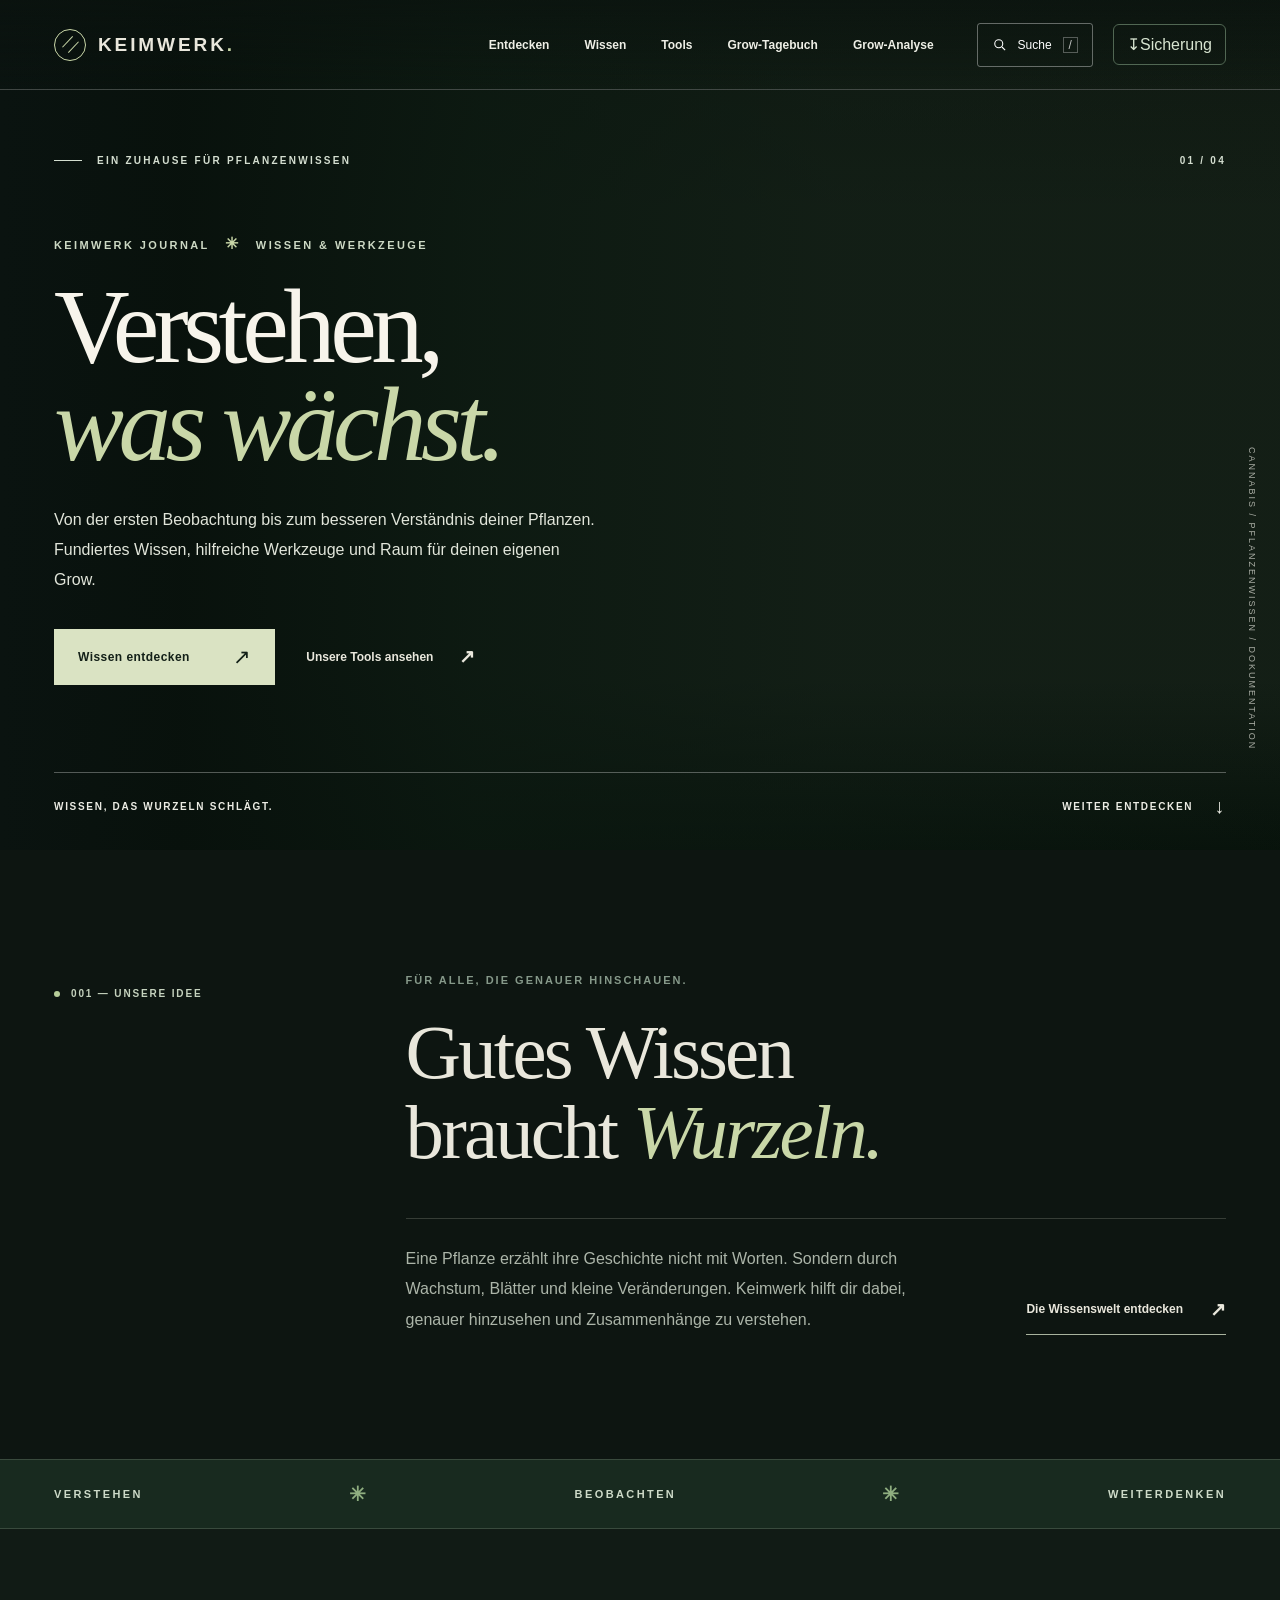
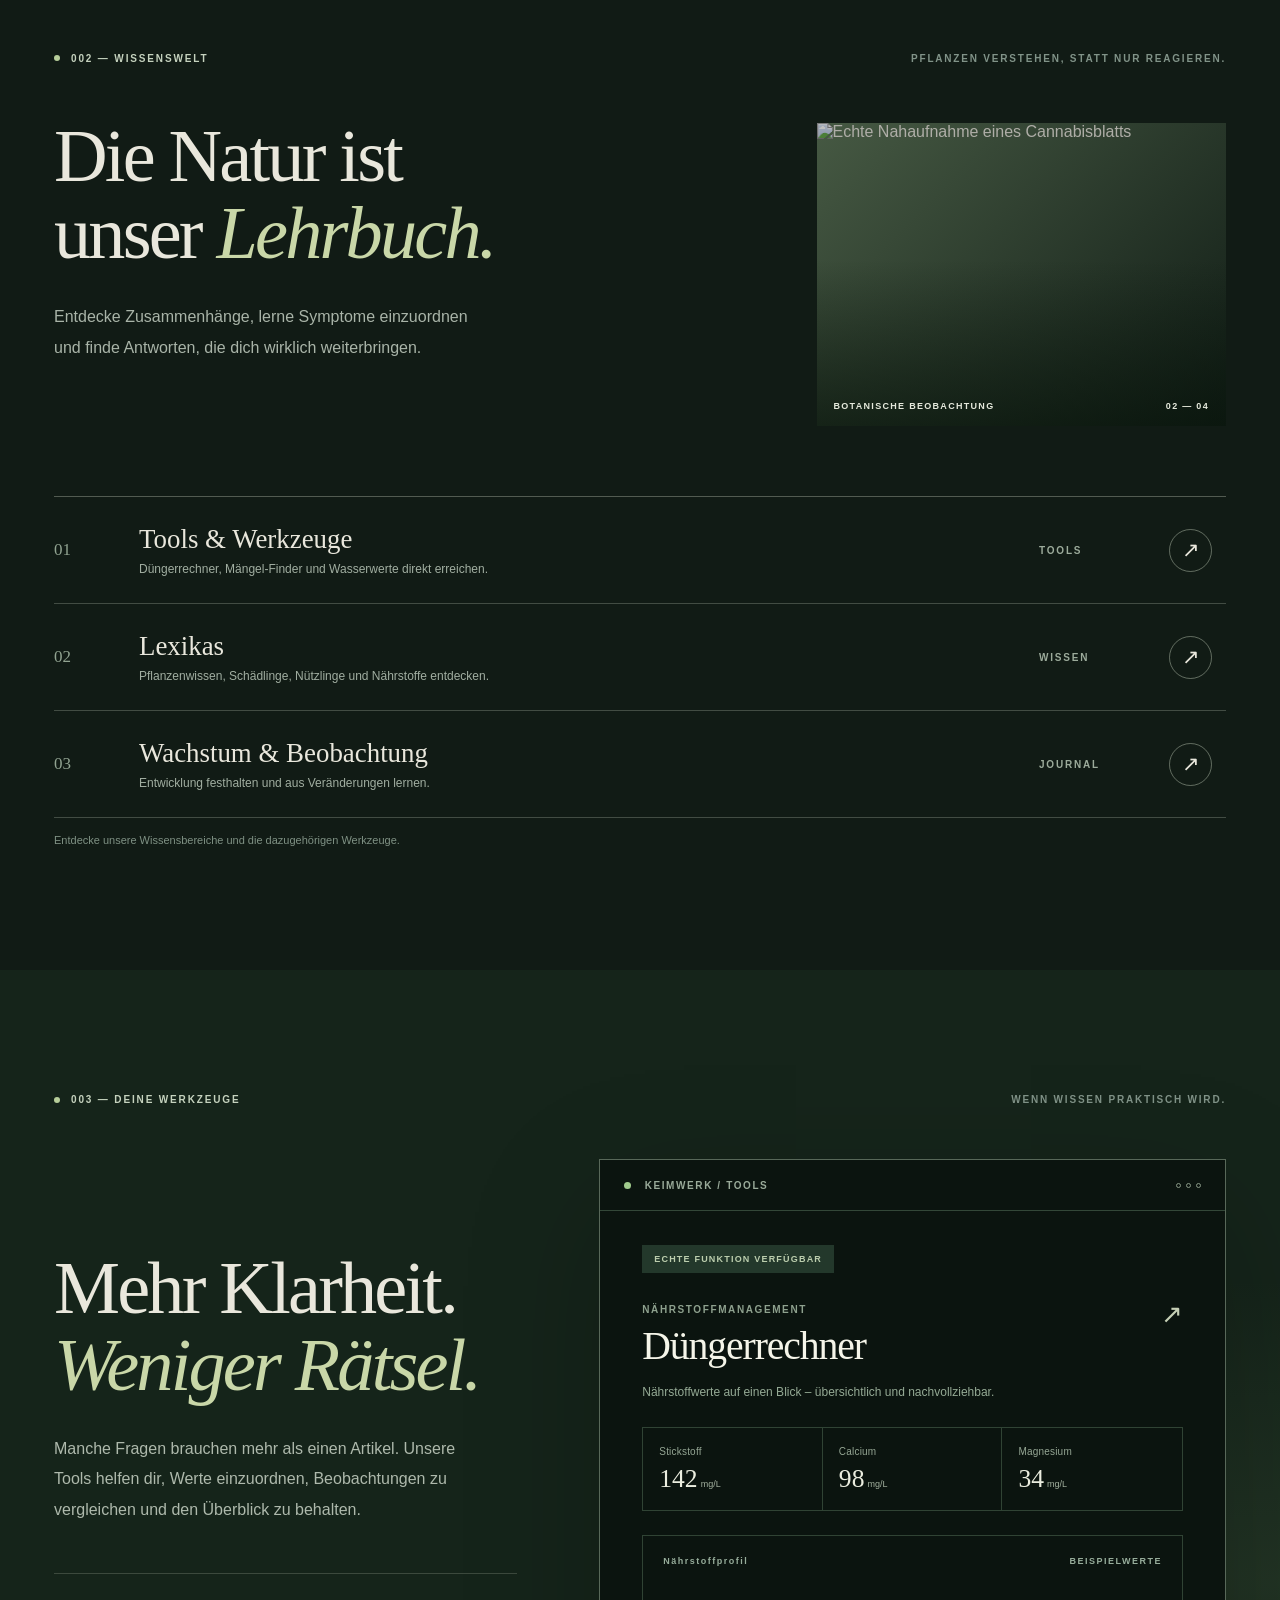
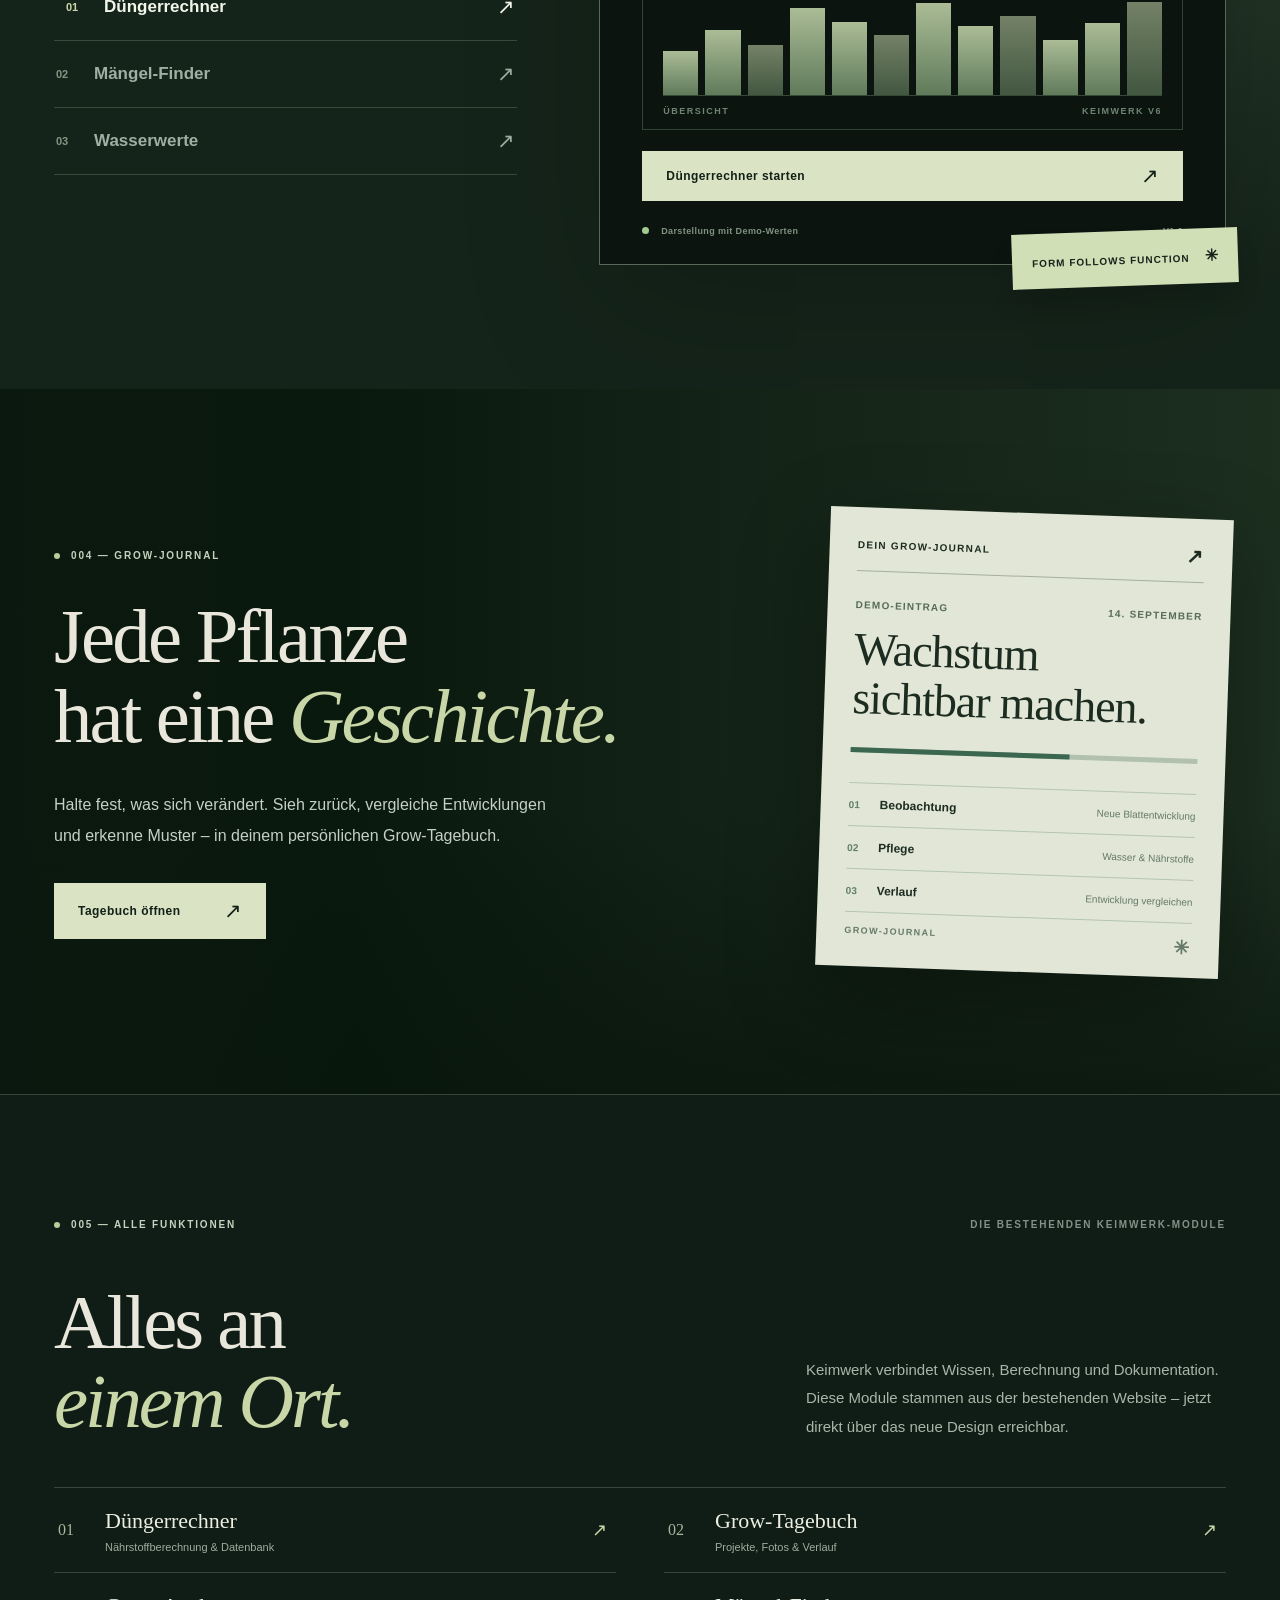
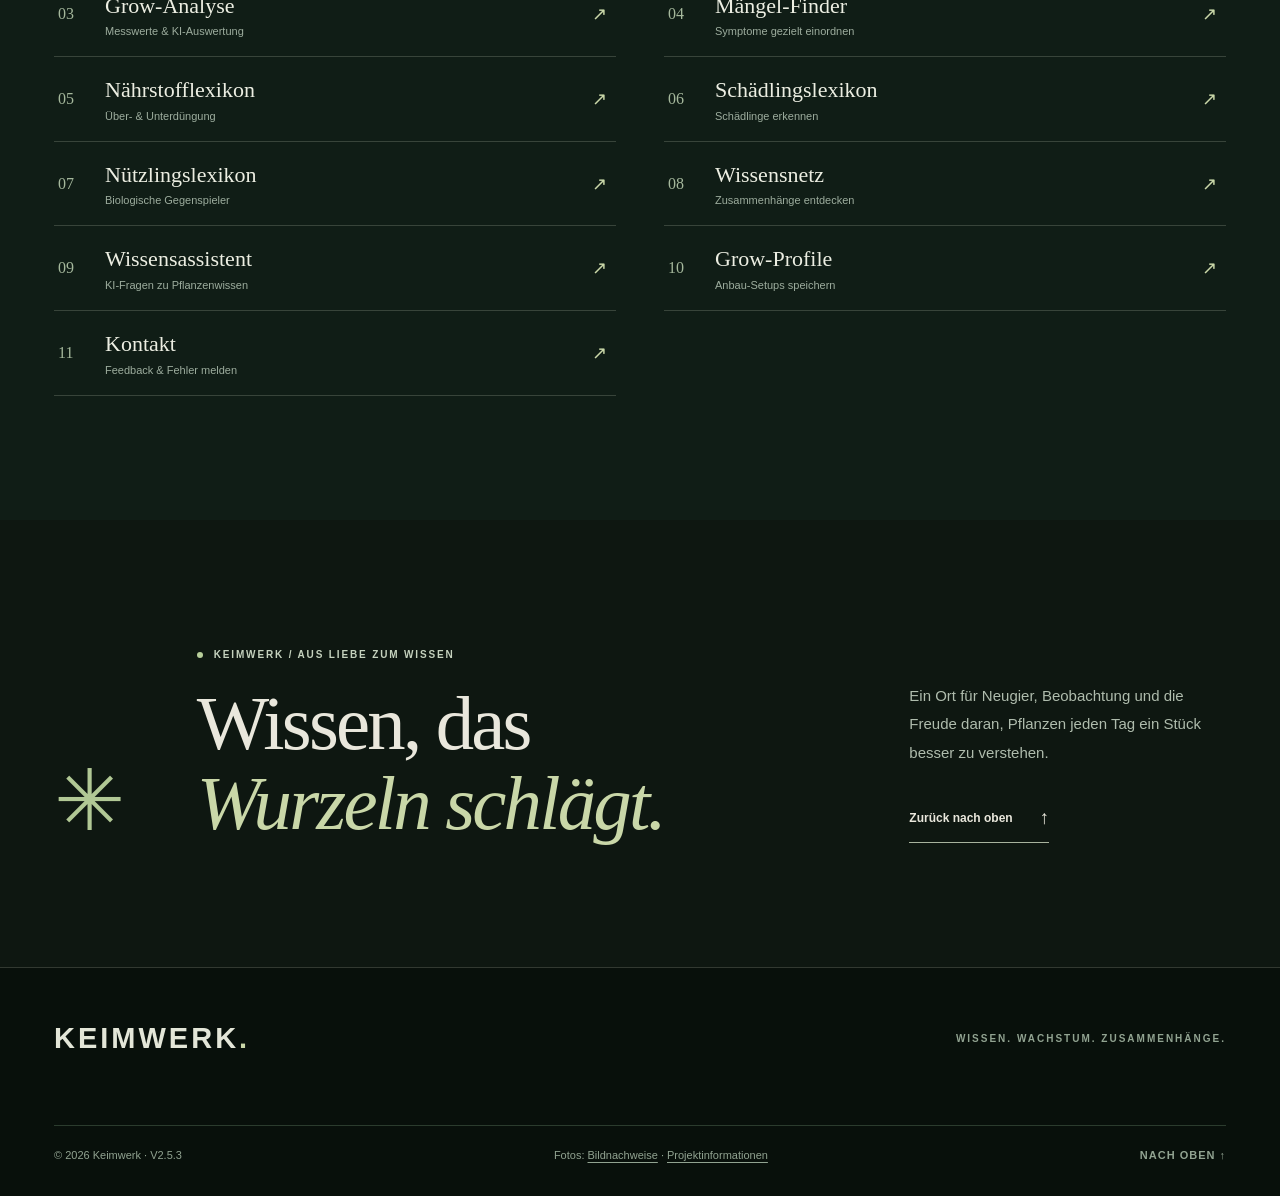
==== commit 74968cb5: "Keimwerk v2.5.3 - Website aktualisiert" ====
--- a/index.html
+++ b/index.html
@@ -1,1547 +1,182 @@
-<!DOCTYPE html>
-
+<!doctype html>
 <html lang="de">
 <head>
-<meta charset="utf-8"/>
-<meta content="width=device-width, initial-scale=1" name="viewport"/>
-<title>Keimwerk – Pflanzenwissen</title>
-<style>
-:root{--bg:#1e2a21;--panel:#29382d;--line:#435246;--muted:#c8d0c5;--sage:#a8b9a0}
-*{box-sizing:border-box}body{margin:0;background:var(--bg);color:#f0f1eb;font:14px/1.7 Arial,Helvetica,sans-serif}
-button,select{font:inherit;cursor:pointer}button{font-size:inherit}
-header{min-height:81px;padding:15px 6%;display:flex;align-items:center;justify-content:space-between;border-bottom:1px solid var(--line);gap:16px}
-.brand{display:flex;align-items:center;gap:12px}.brand-logo-image{display:block;width:clamp(88px,9vw,118px);height:clamp(92px,9.5vw,124px);object-fit:contain;object-position:center;flex-shrink:0;border-radius:5px;overflow:visible}.brand-name{font: bold 23px/1.2 Georgia,serif;letter-spacing:2px}.tagline{font:11px Georgia,serif;color:#c3cfbd}
-nav{display:flex;gap:8px}nav button{background:transparent;border:1px solid transparent;color:#e4e8df;border-radius:7px;padding:10px 13px;font-size:12px;white-space:nowrap}nav button.active{border-color:#455748;background:#2b392e}
-.diary-brand-button{background:transparent;border:1px solid #455748;color:#e4e8df;border-radius:7px;padding:9px 11px;font-size:12px;white-space:nowrap;cursor:pointer;flex-shrink:0}.diary-brand-button:hover{background:#2b392e}
-.page{max-width:1120px;padding:40px 6% 36px;margin:0 auto}.hero{display:grid;grid-template-columns:1.08fr .92fr;gap:clamp(28px,6vw,65px);align-items:start;padding:4px 0 52px}
-.eyebrow,.section-label{font-size:12px;letter-spacing:1.8px;color:#c1d0b8;font-weight:bold}h1{font-size:clamp(38px,4.3vw,49px);line-height:1.05;letter-spacing:-1.5px;margin:20px 0 24px;font-weight:750}h1 span{color:var(--sage)}p{color:#e0e5dc;line-height:1.8;margin:8px 0;font-size:14px}.hero-copy{max-width:490px}
-.primary{background:#b0c2a6;color:#1c2a20;border:0;border-radius:5px;padding:15px 18px;font-weight:bold;font-size:12px;margin-top:14px}
-.hero-actions{display:flex;align-items:center;gap:10px;flex-wrap:wrap}.hero-actions .primary{margin-top:14px}.hero-calculator{background:transparent;color:#dce6d5;border:1px solid #5f715a;border-radius:5px;padding:14px 18px;font-weight:bold;font-size:12px;margin-top:14px}
-.plant-panel{height:327px;border:1px solid #506351;border-radius:16px;background:linear-gradient(145deg,#314637,#2a3a2e);padding:16px 20px;display:flex;flex-direction:column;justify-content:flex-end}
-.plant-art{height:220px;display:flex;align-items:center;justify-content:center}.plant-art svg{width:165px;height:198px;max-width:100%}.plant-art .hero-logo-image{display:block;width:min(250px,100%);height:220px;object-fit:contain;max-width:100%;border-radius:6px}.plant-caption{border-top:1px solid #526350;padding-top:14px;font-size:14px;font-weight:bold;text-align:center}
-.section{border-top:1px solid var(--line);padding:27px 0 36px}.section-head{display:grid;grid-template-columns:.8fr 1.2fr;gap:28px;align-items:start;margin-bottom:28px}h2{font-size:25px;line-height:1.35;font-weight:500;letter-spacing:-.5px;margin:8px 0}.section-head p{margin:0}
-.chooser{border:1px solid #47594a;border-radius:11px;padding:18px 19px 20px}label{display:block;font-size:13px;font-weight:bold;margin:0 0 10px}select{width:100%;height:62px;border:1px solid #64735c;border-radius:7px;background:#1e2a21;color:#e7ebe3;padding:0 15px;font-size:15px}
-.lex-card{margin-top:13px;background:#29382d;border:1px solid #465749;border-radius:8px;padding:15px;display:grid;grid-template-columns:25px 1fr;gap:12px}.lex-icon{width:24px;height:24px;border-radius:5px;background:#3a4b3c;display:grid;place-items:center;color:#bdcdb4}.lex-title{font-size:13px;font-weight:bold}.lex-card p{font-size:11px;line-height:1.7;margin:4px 0 8px;color:#d4dcd1}.pill{display:inline-block;border:1px solid #5f715a;border-radius:4px;padding:2px 6px;font-size:9px;color:#dce6d5;margin-bottom:3px}.lex-card .primary{display:block;padding:11px 13px;margin-top:8px}
-.intro-grid{display:grid;grid-template-columns:.8fr 1.2fr;gap:28px;align-items:start}.features{display:grid;grid-template-columns:repeat(3,minmax(0,1fr));gap:11px;margin-top:24px}.feature{background:#29382d;border:1px solid #455648;border-radius:9px;padding:16px}.feature-symbol{color:#cad9c2;font-size:14px;height:25px}.feature h3{font-size:13px;font-weight:500;margin:7px 0}.feature p{font-size:12px;line-height:1.7;margin:7px 0 0}
-.contact-panel{max-width:760px;background:var(--panel);border:1px solid var(--line);border-radius:12px;padding:clamp(18px,3vw,30px)}.contact-form{display:grid;gap:16px}.contact-form label{display:block;margin:0 0 6px;font-size:13px;color:#e4e8df}.contact-form input,.contact-form select,.contact-form textarea{display:block;width:100%;min-height:44px;padding:10px 12px;border:1px solid #64735c;border-radius:7px;background:#17231b;color:#f0f1eb;font:inherit}.contact-form textarea{min-height:150px;resize:vertical}.contact-form .form-help{font-size:12px;color:var(--muted);margin:0}.contact-form .form-submit{justify-self:start;background:#b0c2a6;color:#1c2a20;border:0;border-radius:6px;padding:12px 18px;font-weight:bold}.contact-form input:focus-visible,.contact-form select:focus-visible,.contact-form textarea:focus-visible{outline:2px solid var(--sage);outline-offset:2px}
-footer{text-align:center;border-top:1px solid var(--line);background:#29372c;font:13px Georgia,serif;color:#cbd7c3;padding:20px 12px}.back{background:transparent;border:0;color:#b7c8af;padding:5px 0 14px;font-size:13px}
-/* Der Zurueck-zur-Startseite-Button bleibt beim Scrollen im sichtbaren Bereich. */
-.back{position:sticky;top:10px;z-index:30;display:inline-block;vertical-align:top;padding:8px 12px;margin:0 0 12px;background:rgba(41,56,45,.97);border:1px solid #435246;border-radius:8px;box-shadow:0 4px 12px rgba(0,0,0,.18);color:#b7c8af;font-size:13px;line-height:1.4;white-space:nowrap;cursor:pointer}.back:hover{background:#304034;border-color:#627563}/* Nährstofflexikon: Navigationsbuttons oben links, wie beim Düngerechner. */
-#nutrients #nutrients-back,
-#nutrients #nutrients-to-calculator{position:fixed;top:10px;left:10px;z-index:1000;display:block;width:max-content;max-width:calc(100vw - 20px);box-sizing:border-box;vertical-align:top;margin:0;background:rgba(41,56,45,.98);border:1px solid #435246;border-radius:8px;box-shadow:0 4px 12px rgba(0,0,0,.22);color:#b7c8af;padding:8px 12px;font-size:13px;line-height:1.4;white-space:nowrap;cursor:pointer}
-#nutrients #nutrients-to-calculator{top:54px;left:10px}
-#nutrients #nutrients-back:hover,#nutrients #nutrients-to-calculator:hover{background:#304034;border-color:#627563}
-#nutrients{padding-top:105px}
-@media(max-width:650px){#nutrients #nutrients-back,#nutrients #nutrients-to-calculator{left:8px;font-size:12px;padding:7px 9px}#nutrients #nutrients-to-calculator{top:46px}#nutrients{padding-top:92px}}.subhead{padding:10px 0 24px}.subhead h1{font-size:clamp(31px,4vw,47px);margin:12px 0}.pest-grid{display:grid;grid-template-columns:repeat(2,minmax(0,1fr));gap:14px}.pest{background:#26352a;border:1px solid #435346;border-radius:9px;padding:17px;min-width:0}.pest h3{font-size:17px;line-height:1.4;margin:0 0 3px}.latin{font-style:italic;color:#b9c9b1;font-size:12px;margin-bottom:11px}.pest p{font-size:12px;line-height:1.75;margin:8px 0;color:#d8dfd4}.pest strong{color:#f0f2ea}.tip{border-left:2px solid #99ae8e;padding-left:11px;margin-top:10px!important}
-.about-copy p{font-size:20px;line-height:1.9;margin:8px 0}.belief{background:#29382d;border-left:4px solid #adbea4;padding:22px 24px;margin:30px 0}.belief strong{font-size:19px}.belief p{font-size:20px;line-height:1.7;margin:4px 0 0}.about-block{padding:13px 0}.about-block h2{font-size:27px;margin-bottom:8px}.about-block p{font-size:19px;line-height:1.8}[hidden]{display:none!important}
-@media(max-width:650px){header{padding:13px 5%;min-height:70px;gap:8px;flex-wrap:wrap}.brand{gap:7px}.brand-logo-image{width:min(88px,25vw);height:92px;object-fit:contain;object-position:center}.brand-name{font-size:15px;letter-spacing:1.4px}.tagline{font-size:9px}nav{width:100%;justify-content:flex-end;gap:1px}nav button{font-size:10px;padding:8px 6px}.page{padding:28px 6%}.hero{grid-template-columns:1fr;gap:25px;padding-bottom:34px}h1{font-size:44px;margin:16px 0}.plant-panel{height:280px}.plant-art{height:180px}.section-head,.intro-grid{grid-template-columns:1fr;gap:12px}.features{gap:7px}.feature{padding:11px}.feature h3{font-size:11px}.feature p{font-size:10px}.pest-grid{grid-template-columns:1fr}.about-copy p,.about-block p{font-size:16px}.belief p{font-size:16px}}
-
-/* Bildergalerien nur im Schädlingslexikon; Startseite und Über-Seite bleiben unverändert. */
-#pests .pest-images{display:grid;grid-template-columns:repeat(3,minmax(0,1fr));gap:9px;margin:15px 0 14px}
-#pests .pest-images figure{min-width:0;margin:0;border:1px solid #435346;border-radius:7px;overflow:hidden;background:#1e2a21}
-#pests .pest-images img{display:block;width:100%;aspect-ratio:280/176;object-fit:cover}
-#pests .pest-images figcaption{padding:7px 5px 8px;text-align:center;font-size:10px;line-height:1.4;color:#d6dfd0;min-height:38px;display:flex;align-items:center;justify-content:center}
-@media(max-width:650px){#pests .pest-images{gap:5px}#pests .pest-images figcaption{font-size:9px;padding:5px 3px;min-height:42px}}
+  <meta charset="utf-8">
+  <meta name="viewport" content="width=device-width, initial-scale=1">
+  <meta name="theme-color" content="#0d1511">
+  <meta name="description" content="Keimwerk – Wissen, das Wurzeln schlägt. Pflanzenwissen, Düngerrechner, Lexika und Werkzeuge für deinen Garten.">
+  <title>Keimwerk – Wissen, das Wurzeln schlägt.</title>
+  <link rel="stylesheet" href="css/style.css?v=6">
+  <script src="js/script.js?v=6" defer></script>
+  <link rel="stylesheet" href="css/keimwerk-v24.css?v=24">
+  <script src="js/keimwerk-v24.js?v=24" defer></script>
+</head>
+<body>
+  <a class="skip-link" href="#inhalt">Zum Inhalt springen</a>
 
 
-/* Marienkäfer und Schwebfliegen: Originalbilder mit eingebautem Rahmen auf dieselbe Bildbreite wie die übrigen Nützlinge setzen. */
-#beneficials article:nth-of-type(10) .pest-images figure,
-#beneficials article:nth-of-type(11) .pest-images figure{width:332px;max-width:100%;margin:0 auto;box-sizing:border-box}
-#beneficials article:nth-of-type(10) .pest-images img,
-#beneficials article:nth-of-type(11) .pest-images img{display:block;box-sizing:border-box;width:100%;max-width:100%;height:auto;margin:0 auto;padding:0;border:0;border-radius:0;background:transparent}
+  <header class="site-header" id="oben">
+    <div class="header-inner container-wide">
+      <a class="brand" href="#oben" aria-label="Keimwerk – zur Startseite">
+        <span class="brand-symbol" aria-hidden="true"><span class="symbol-slice"></span></span>
+        <span class="brand-name">KEIMWERK<span class="brand-period">.</span></span>
+      </a>
+      <nav class="main-nav" id="main-nav" aria-label="Hauptnavigation">
+        <a href="#philosophie">Entdecken</a>
+        <a href="#wissen">Wissen</a>
+        <a href="bereiche.html?view=calculator">Tools</a>
+        <a href="bereiche.html?view=diary">Grow-Tagebuch</a>
+        <a href="bereiche.html?view=grow-analysis">Grow-Analyse</a>
+      </nav>
+      <button class="header-search" id="open-search" type="button" aria-label="Suche öffnen">
+        <svg viewBox="0 0 24 24" aria-hidden="true"><circle cx="10.8" cy="10.8" r="6.4"></circle><path d="m16 16 5 5"></path></svg>
+        <span>Suche</span><span class="search-key">/</span>
+      </button>
+      <button class="kw24-header-button" type="button" data-kw24-backup aria-label="Datensicherung öffnen"><span aria-hidden="true">↧</span><span class="kw24-backup-label"> Sicherung</span></button>
+      <button class="menu-toggle" id="menu-toggle" type="button" aria-controls="main-nav" aria-expanded="false" aria-label="Menü öffnen">
+        <span></span><span></span>
+      </button>
+    </div>
+  </header>
+
+  <main id="inhalt">
+    <section class="hero" aria-labelledby="hero-title">
+      <div class="hero-image" role="img" aria-label="Echte Fotografie von Cannabispflanzen im natürlichen Licht"></div>
+      <div class="hero-shade"></div>
+      <div class="hero-inner container-wide">
+        <div class="hero-meta"><span class="meta-line"></span> EIN ZUHAUSE FÜR PFLANZENWISSEN <span class="meta-index">01 / 04</span></div>
+        <div class="hero-copy">
+          <p class="hero-overline">KEIMWERK JOURNAL <span aria-hidden="true">✳</span> WISSEN &amp; WERKZEUGE</p>
+          <h1 id="hero-title">Verstehen,<br><em>was wächst.</em></h1>
+          <p class="hero-subtitle">Von der ersten Beobachtung bis zum besseren Verständnis deiner Pflanzen. Fundiertes Wissen, hilfreiche Werkzeuge und Raum für deinen eigenen Grow.</p>
+          <div class="hero-actions">
+            <a class="button button-light" href="#wissen">Wissen entdecken <span aria-hidden="true">↗</span></a>
+            <a class="text-link hero-secondary" href="#tools">Unsere Tools ansehen <span aria-hidden="true">↗</span></a>
+          </div>
+        </div>
+        <div class="hero-bottom"><span>WISSEN, DAS WURZELN SCHLÄGT.</span><a href="#philosophie">WEITER ENTDECKEN <span aria-hidden="true">↓</span></a></div>
+      </div>
+      <div class="hero-edge-text" aria-hidden="true">CANNABIS / PFLANZENWISSEN / DOKUMENTATION</div>
+    </section>
+
+    <section class="statement section-pad" id="philosophie" aria-labelledby="statement-title">
+      <div class="container-wide statement-layout">
+        <div class="section-tag"><span class="section-tag-dot"></span> 001 — UNSERE IDEE</div>
+        <div class="statement-content">
+          <p class="statement-kicker">FÜR ALLE, DIE GENAUER HINSCHAUEN.</p>
+          <h2 id="statement-title">Gutes Wissen<br>braucht <em>Wurzeln.</em></h2>
+          <div class="statement-bottom"><p>Eine Pflanze erzählt ihre Geschichte nicht mit Worten. Sondern durch Wachstum, Blätter und kleine Veränderungen. Keimwerk hilft dir dabei, genauer hinzusehen und Zusammenhänge zu verstehen.</p><a class="underline-link" href="#wissen">Die Wissenswelt entdecken <span aria-hidden="true">↗</span></a></div>
+        </div>
+      </div>
+    </section>
+
+    <div class="interlude" aria-label="Themenbereiche">
+      <div class="container-wide interlude-inner"><span>VERSTEHEN</span><span class="interlude-mark" aria-hidden="true">✳</span><span>BEOBACHTEN</span><span class="interlude-mark" aria-hidden="true">✳</span><span>WEITERDENKEN</span></div>
+    </div>
+
+    <section class="knowledge section-pad" id="wissen" aria-labelledby="knowledge-title">
+      <div class="container-wide">
+        <div class="section-topline"><span class="section-tag"><span class="section-tag-dot"></span> 002 — WISSENSWELT</span><span class="section-topline-end">PFLANZEN VERSTEHEN, STATT NUR REAGIEREN.</span></div>
+        <div class="knowledge-heading">
+          <div><h2 id="knowledge-title">Die Natur ist<br>unser <em>Lehrbuch.</em></h2><p class="muted-intro">Entdecke Zusammenhänge, lerne Symptome einzuordnen und finde Antworten, die dich wirklich weiterbringen.</p></div>
+          <div class="knowledge-visual">
+            <img src="https://upload.wikimedia.org/wikipedia/commons/thumb/6/69/Marijuana_Cannabis_leaves.jpg/960px-Marijuana_Cannabis_leaves.jpg" alt="Echte Nahaufnahme eines Cannabisblatts" loading="lazy">
+            <span class="photo-label">BOTANISCHE BEOBACHTUNG <span>02 — 04</span></span>
+          </div>
+        </div>
+        <div class="knowledge-list" aria-label="Wissensbereiche">
+          <a class="knowledge-row" href="#tools" data-search="tools werkzeuge düngerrechner mängel-finder wasserwerte nährstoffe nährstofflexikon überdüngung unterdüngung ph ec calcium magnesium">
+            <span class="knowledge-no">01</span><span class="knowledge-row-main"><strong>Tools &amp; Werkzeuge</strong><small>Düngerrechner, Mängel-Finder und Wasserwerte direkt erreichen.</small></span><span class="knowledge-type">TOOLS</span><span class="circle-arrow" aria-hidden="true">↗</span>
+          </a>
+          <a class="knowledge-row" href="bereiche.html?view=pests" data-search="lexikas lexika wissen wissensbereich schädlinge spinnmilben thripse blattläuse trauermücken lexikon nützlinge">
+            <span class="knowledge-no">02</span><span class="knowledge-row-main"><strong>Lexikas</strong><small>Pflanzenwissen, Schädlinge, Nützlinge und Nährstoffe entdecken.</small></span><span class="knowledge-type">WISSEN</span><span class="circle-arrow" aria-hidden="true">↗</span>
+          </a>
+          <a class="knowledge-row" href="bereiche.html?view=diary" data-search="grow tagebuch pflanzenpflege dokumentation beobachten fotos analyse">
+            <span class="knowledge-no">03</span><span class="knowledge-row-main"><strong>Wachstum &amp; Beobachtung</strong><small>Entwicklung festhalten und aus Veränderungen lernen.</small></span><span class="knowledge-type">JOURNAL</span><span class="circle-arrow" aria-hidden="true">↗</span>
+          </a>
+        </div>
+        <p class="preview-hint">Entdecke unsere Wissensbereiche und die dazugehörigen Werkzeuge.</p>
+      </div>
+    </section>
+
+    <section class="tools section-pad" id="tools" aria-labelledby="tools-title">
+      <div class="container-wide">
+        <div class="section-topline"><span class="section-tag"><span class="section-tag-dot"></span> 003 — DEINE WERKZEUGE</span><span class="section-topline-end">WENN WISSEN PRAKTISCH WIRD.</span></div>
+        <div class="tools-grid">
+          <div class="tools-copy">
+            <h2 id="tools-title">Mehr Klarheit.<br><em>Weniger Rätsel.</em></h2>
+            <p>Manche Fragen brauchen mehr als einen Artikel. Unsere Tools helfen dir, Werte einzuordnen, Beobachtungen zu vergleichen und den Überblick zu behalten.</p>
+            <div class="tool-selector" role="tablist" aria-label="Werkzeuge auswählen">
+              <button class="tool-tab active" id="tab-fertilizer" type="button" role="tab" aria-selected="true" aria-controls="tool-panel" data-tool="fertilizer"><span class="tool-tab-num">01</span>Düngerrechner <span aria-hidden="true">↗</span></button>
+              <button class="tool-tab" id="tab-diagnosis" type="button" role="tab" aria-selected="false" aria-controls="tool-panel" data-tool="diagnosis"><span class="tool-tab-num">02</span>Mängel-Finder <span aria-hidden="true">↗</span></button>
+              <button class="tool-tab" id="tab-water" type="button" role="tab" aria-selected="false" aria-controls="tool-panel" data-tool="water"><span class="tool-tab-num">03</span>Wasserwerte <span aria-hidden="true">↗</span></button>
+            </div>
+          </div>
+          <div class="tool-preview" id="tool-panel" role="tabpanel" aria-labelledby="tab-fertilizer">
+            <div class="preview-top"><span><span class="status-dot"></span> KEIMWERK / TOOLS</span><span class="preview-window-controls" aria-hidden="true"><i></i><i></i><i></i></span></div>
+            <div class="preview-content">
+              <div class="preview-badge">ECHTE FUNKTION VERFÜGBAR</div>
+              <div class="preview-tool-header"><div><span class="preview-sup" id="preview-sup">NÄHRSTOFFMANAGEMENT</span><h3 id="preview-title">Düngerrechner</h3></div><span class="preview-icon" aria-hidden="true">↗</span></div>
+              <p class="preview-desc" id="preview-description">Nährstoffwerte auf einen Blick – übersichtlich und nachvollziehbar.</p>
+              <div class="demo-metrics" aria-label="Fiktive Beispieldaten">
+                <div><span id="demo-label-1">Stickstoff</span><strong id="demo-number-1">142<span>mg/L</span></strong></div>
+                <div><span id="demo-label-2">Calcium</span><strong id="demo-number-2">98<span>mg/L</span></strong></div>
+                <div><span id="demo-label-3">Magnesium</span><strong id="demo-number-3">34<span>mg/L</span></strong></div>
+              </div>
+              <div class="demo-chart"><div class="demo-chart-header"><span id="demo-chart-title">Nährstoffprofil</span><span>BEISPIELWERTE</span></div><div class="bars" aria-hidden="true"><i style="--v:42%"></i><i style="--v:62%"></i><i style="--v:48%"></i><i style="--v:83%"></i><i style="--v:70%"></i><i style="--v:58%"></i><i style="--v:88%"></i><i style="--v:66%"></i><i style="--v:76%"></i><i style="--v:53%"></i><i style="--v:69%"></i><i style="--v:89%"></i></div><div class="chart-footer"><span>ÜBERSICHT</span><span>KEIMWERK V6</span></div></div>
+              <a id="open-active-tool" class="button button-light tool-launch" href="bereiche.html?view=calculator">Düngerrechner starten <span aria-hidden="true">↗</span></a>
+              <div class="preview-bottom"><span><span class="live-circle"></span> Darstellung mit Demo-Werten</span><span>V1.0</span></div>
+            </div>
+            <span class="preview-sticker">FORM FOLLOWS FUNCTION <span aria-hidden="true">✳</span></span>
+          </div>
+        </div>
+      </div>
+    </section>
+
+    <section class="diary" id="tagebuch" aria-labelledby="diary-title">
+      <div class="diary-photo" role="img" aria-label="Cannabispflanze in natürlicher Umgebung"></div>
+      <div class="diary-vignette"></div>
+      <div class="container-wide diary-inner">
+        <div class="diary-copy"><div class="section-tag"><span class="section-tag-dot"></span> 004 — GROW-JOURNAL</div><h2 id="diary-title">Jede Pflanze<br>hat eine <em>Geschichte.</em></h2><p>Halte fest, was sich verändert. Sieh zurück, vergleiche Entwicklungen und erkenne Muster – in deinem persönlichen Grow-Tagebuch.</p><a class="button button-light" href="bereiche.html?view=diary">Tagebuch öffnen <span aria-hidden="true">↗</span></a></div>
+        <div class="journal-window" id="journal-preview">
+          <div class="journal-head"><span>DEIN GROW-JOURNAL</span><span class="journal-head-icon">↗</span></div>
+          <div class="journal-date">DEMO-EINTRAG <span>14. SEPTEMBER</span></div>
+          <h3>Wachstum<br>sichtbar machen.</h3>
+          <div class="journal-progress" aria-hidden="true"><span></span></div>
+          <div class="journal-items"><div><span>01</span><strong>Beobachtung</strong><span>Neue Blattentwicklung</span></div><div><span>02</span><strong>Pflege</strong><span>Wasser &amp; Nährstoffe</span></div><div><span>03</span><strong>Verlauf</strong><span>Entwicklung vergleichen</span></div></div>
+          <div class="journal-foot">GROW-JOURNAL <span>✳</span></div>
+        </div>
+      </div>
+    </section>
 
 
-/* Neues Ueber- und Unterduengungslexikon: separat gestylt, bestehende Bereiche bleiben unberuehrt. */
-#nutrients .nutrient-guidance{display:grid;grid-template-columns:repeat(3,minmax(0,1fr));gap:12px;margin:4px 0 14px}
-#nutrients .guidance-card{background:#29382d;border:1px solid #435346;border-radius:10px;padding:16px}
-#nutrients .guidance-card h3{font-size:14px;line-height:1.45;color:#d3dfc9;margin:0 0 7px}
-#nutrients .guidance-card p{font-size:12px;line-height:1.7;margin:0}
-#nutrients .nutrient-warning{border:1px solid #a58e42;background:#3c3b27;color:#edf0e7;padding:13px 15px;border-radius:7px;margin:0 0 18px;font-size:12px;line-height:1.75}
-#nutrients .nutrient-grid{display:grid;grid-template-columns:repeat(2,minmax(0,1fr));gap:14px}
-#nutrients .nutrient-card{background:#26352a;border:1px solid #435346;border-radius:9px;padding:17px;min-width:0}
-#nutrients .nutrient-card h3{font-size:18px;line-height:1.4;margin:0 0 3px}
-#nutrients .nutrient-card h3 span{color:#d4decf;font-size:15px;font-weight:normal}
-#nutrients .nutrient-card .latin{margin-bottom:8px}
-#nutrients .nutrient-intro{font-size:12px;line-height:1.7;margin:6px 0 11px;color:#dce3d8}
-#nutrients .nutrient-images{display:grid;grid-template-columns:repeat(2,minmax(0,1fr));gap:8px;margin:10px 0 13px}
-#nutrients .nutrient-images figure{min-width:0;margin:0;border:1px solid #435346;border-radius:7px;overflow:hidden;background:#1e2a21}
-#nutrients .nutrient-images img{display:block;width:100%;aspect-ratio:357/260;object-fit:cover}
-#nutrients .nutrient-images figcaption{padding:6px 5px;text-align:center;font-size:10px;line-height:1.4;color:#d6dfd0}
-#nutrients .nutrient-detail{padding:10px 0 1px;border-top:1px solid #394a3d;margin-top:7px}
-#nutrients .nutrient-detail strong{font-size:12px;color:#d3dfc9}
-#nutrients .nutrient-detail p{font-size:12px;line-height:1.7;margin:4px 0 3px}
-#nutrients .nutrient-tip{border-left:2px solid #99ae8e;padding-left:10px}
-#nutrients .nutrient-no-image{font-size:11px;color:#c7d2c1;border:1px dashed #526451;border-radius:7px;padding:14px;margin:10px 0 13px}
-#nutrients .nutrient-source{font-size:11px;color:#c5d0c0;line-height:1.7;padding:18px 2px 3px}
-@media(max-width:650px){#nutrients .nutrient-guidance{grid-template-columns:1fr;gap:8px}#nutrients .nutrient-grid{grid-template-columns:1fr}#nutrients .nutrient-card{padding:14px}#nutrients .nutrient-images{gap:6px}#nutrients .nutrient-images figcaption{font-size:9px}}
+<section class="module-directory section-pad" id="alle-funktionen" aria-labelledby="directory-title">
+ <div class="container-wide">
+  <div class="section-topline"><span class="section-tag"><span class="section-tag-dot"></span> 005 — ALLE FUNKTIONEN</span><span class="section-topline-end">DIE BESTEHENDEN KEIMWERK-MODULE</span></div>
+  <div class="directory-top"><h2 id="directory-title">Alles an<br><em>einem Ort.</em></h2><p>Keimwerk verbindet Wissen, Berechnung und Dokumentation. Diese Module stammen aus der bestehenden Website – jetzt direkt über das neue Design erreichbar.</p></div>
+  <div class="module-links">
+   <a href="bereiche.html?view=calculator"><span>01</span><strong>Düngerrechner</strong><small>Nährstoffberechnung &amp; Datenbank</small><b>↗</b></a>
+   <a href="bereiche.html?view=diary"><span>02</span><strong>Grow-Tagebuch</strong><small>Projekte, Fotos &amp; Verlauf</small><b>↗</b></a>
+   <a href="bereiche.html?view=grow-analysis"><span>03</span><strong>Grow-Analyse</strong><small>Messwerte &amp; KI-Auswertung</small><b>↗</b></a>
+   <a href="bereiche.html?view=cannabis-finder"><span>04</span><strong>Mängel-Finder</strong><small>Symptome gezielt einordnen</small><b>↗</b></a>
+   <a href="bereiche.html?view=nutrients"><span>05</span><strong>Nährstofflexikon</strong><small>Über- &amp; Unterdüngung</small><b>↗</b></a>
+   <a href="bereiche.html?view=pests"><span>06</span><strong>Schädlingslexikon</strong><small>Schädlinge erkennen</small><b>↗</b></a>
+   <a href="bereiche.html?view=beneficials"><span>07</span><strong>Nützlingslexikon</strong><small>Biologische Gegenspieler</small><b>↗</b></a>
+   <a href="bereiche.html?view=knowledge-network"><span>08</span><strong>Wissensnetz</strong><small>Zusammenhänge entdecken</small><b>↗</b></a>
+   <a href="bereiche.html?view=knowledge-assistant"><span>09</span><strong>Wissensassistent</strong><small>KI-Fragen zu Pflanzenwissen</small><b>↗</b></a>
+   <a href="bereiche.html?view=profiles"><span>10</span><strong>Grow-Profile</strong><small>Anbau-Setups speichern</small><b>↗</b></a>
+   <a href="bereiche.html?view=contact"><span>11</span><strong>Kontakt</strong><small>Feedback &amp; Fehler melden</small><b>↗</b></a>
+  </div>
+ </div>
+</section>
+
+    <section class="outro section-pad" aria-labelledby="outro-title">
+      <div class="container-wide outro-grid"><div class="outro-mark">✳</div><div><div class="section-tag"><span class="section-tag-dot"></span> KEIMWERK / AUS LIEBE ZUM WISSEN</div><h2 id="outro-title">Wissen, das<br><em>Wurzeln schlägt.</em></h2></div><div class="outro-end"><p>Ein Ort für Neugier, Beobachtung und die Freude daran, Pflanzen jeden Tag ein Stück besser zu verstehen.</p><a class="underline-link" href="#oben">Zurück nach oben <span aria-hidden="true">↑</span></a></div></div>
+    </section>
+  </main>
+
+  <footer class="footer"><div class="container-wide footer-top"><span class="footer-brand">KEIMWERK<span>.</span></span><span>WISSEN. WACHSTUM. ZUSAMMENHÄNGE.</span></div><div class="container-wide footer-bottom"><span>© 2026 Keimwerk · V2.5.3</span><span>Fotos: <a href="BILDQUELLEN.txt" target="_blank" rel="noopener">Bildnachweise</a> · <a href="README.txt" target="_blank" rel="noopener">Projektinformationen</a></span><a href="#oben">NACH OBEN ↑</a></div></footer>
 
 
-#nutrients .nutrient-extra{margin-top:34px;padding-top:25px;border-top:1px solid #435346}
-#nutrients .nutrient-extra-heading{margin:25px 0 13px}
-#nutrients .nutrient-extra-heading:first-child{margin-top:0}
-#nutrients .nutrient-extra-heading h2{font-size:21px;line-height:1.35;margin:0 0 7px;color:#f0eee4}
-#nutrients .nutrient-extra-heading p{font-size:13px;line-height:1.75;color:#d3ddd0;margin:0;max-width:850px}
-#nutrients .nutrient-extra-grid{display:grid;gap:12px;margin:13px 0 18px}
-#nutrients .nutrient-extra-grid.two{grid-template-columns:repeat(2,minmax(0,1fr))}
-#nutrients .nutrient-extra-grid.three{grid-template-columns:repeat(3,minmax(0,1fr))}
-#nutrients .nutrient-info-card{min-width:0;background:#22362a;border:1px solid #405344;border-radius:12px;padding:17px 18px;color:#e8e9df}
-#nutrients .nutrient-info-card.warning{border-color:#8d8549}
-#nutrients .nutrient-info-card h3{font-size:15px;margin:0 0 9px;color:#d9c36e;line-height:1.45}
-#nutrients .nutrient-info-card p,#nutrients .nutrient-info-card li{font-size:12px;line-height:1.75}
-#nutrients .nutrient-info-card p{margin:7px 0}
-#nutrients .nutrient-info-card ul,#nutrients .nutrient-info-card ol{margin:8px 0 2px;padding-left:19px}
-#nutrients .nutrient-callout{border-left:2px solid #a5b99a;padding:8px 0 8px 11px;margin-top:13px!important;color:#f0e7c4}
-#nutrients .nutrient-table-wrap{overflow-x:auto;margin:12px 0 18px;border:1px solid #435346;border-radius:9px}
-#nutrients .nutrient-table{width:100%;border-collapse:collapse;min-width:650px;background:#22362a}
-#nutrients .nutrient-table th,#nutrients .nutrient-table td{padding:11px 12px;text-align:left;vertical-align:top;border-bottom:1px solid #435346;font-size:12px;line-height:1.6}
-#nutrients .nutrient-table th{background:#294638;color:#e1ce78;font-weight:700}
-#nutrients .nutrient-table tr:last-child td{border-bottom:0}
-#nutrients .nutrient-steps{counter-reset:steps;list-style:none;padding:0;margin:12px 0 18px;display:grid;grid-template-columns:repeat(2,minmax(0,1fr));gap:8px}
-#nutrients .nutrient-steps li{counter-increment:steps;background:#22362a;border:1px solid #405344;border-radius:9px;padding:12px 13px 12px 42px;position:relative;font-size:12px;line-height:1.65}
-#nutrients .nutrient-steps li:before{content:counter(steps);position:absolute;left:12px;top:12px;color:#e1ce78;font-weight:700}
-#nutrients .nutrient-source-expanded{border-top:1px solid #435346;margin-top:24px}
-@media(max-width:700px){#nutrients .nutrient-extra-grid.two,#nutrients .nutrient-extra-grid.three,#nutrients .nutrient-steps{grid-template-columns:1fr}#nutrients .nutrient-extra-heading h2{font-size:19px}#nutrients .nutrient-info-card{padding:14px}}
-
-/* Inhaltsverzeichnis für das Nährstofflexikon – Ergänzung, übriges Design unverändert */
-#nutrients .nutrient-toc{margin:22px 0 28px;padding:20px;border:1px solid var(--line);border-radius:12px;background:rgba(41,56,45,.72)}
-#nutrients .nutrient-toc-title{margin:0 0 5px;font-size:18px;line-height:1.35}
-#nutrients .nutrient-toc-intro{margin:0 0 14px;color:var(--muted);font-size:13px}
-#nutrients .nutrient-toc-links{display:grid;grid-template-columns:repeat(auto-fit,minmax(185px,1fr));gap:8px}
-#nutrients .nutrient-toc-links a{display:block;padding:9px 11px;border:1px solid #435246;border-radius:7px;background:#202f24;color:#edf0e9;text-decoration:none;font-size:13px;line-height:1.4;transition:background .15s,border-color .15s}
-#nutrients .nutrient-toc-links a:hover,#nutrients .nutrient-toc-links a:focus{background:#344737;border-color:#a8b9a0;outline:none}
-#nutrients [id^="nutrient-jump-"]{scroll-margin-top:22px}
-#nutrients [id^="nutrient-profile-"]{scroll-margin-top:22px}
-
-
-/* Düngerrechner-Integration: nur Layout der neuen Rechneransicht und ergänzte Navigation. */
-#calculator.page{max-width:none;width:100%;padding:22px clamp(10px,2vw,28px) 24px}
-#calculator .subhead{max-width:1320px;margin:0 auto;padding:6px 0 16px}
-#calculator .subhead h1{margin:8px 0;font-size:clamp(29px,3vw,40px)}
-#calculator .subhead p{margin:8px 0 0;font-size:13px}
-#calculator .calculator-frame-shell{width:100%;max-width:1480px;margin:0 auto;min-width:0}
-#calculator-frame{display:block;width:100%;min-width:0;height:1100px;border:0;border-radius:12px;background:#1e2a21;overflow:hidden}
-@media(max-width:650px){header{flex-wrap:wrap}header nav{width:100%;justify-content:flex-end;flex-wrap:wrap}header nav button{font-size:10px;padding:8px 7px}#calculator.page{padding:16px 5% 22px}}
-
-
-
-
-.welcome-development-note{margin:18px 0 4px;padding:13px 15px;border:1px solid #586b58;border-left:3px solid #a8b9a0;border-radius:9px;background:rgba(168,185,160,.09);color:#dce5d7;font-size:.92rem;line-height:1.55}
-.welcome-development-note strong{display:block;margin-bottom:4px;color:#f1f4ed}
-.welcome-contact-link{display:inline;border:0;padding:0;background:none;color:#c5d8b8;text-decoration:underline;text-underline-offset:3px;cursor:pointer;font:inherit}
-
-/* Willkommensfenster beim Aufruf der Website */
-.welcome-overlay{position:fixed;inset:0;z-index:5000;display:flex;align-items:center;justify-content:center;padding:20px;background:rgba(8,15,10,.78);backdrop-filter:blur(5px)}
-.welcome-overlay[hidden]{display:none!important}
-.welcome-dialog{position:relative;width:min(100%,540px);padding:clamp(24px,5vw,42px);background:#29382d;border:1px solid #526653;border-radius:18px;box-shadow:0 24px 80px rgba(0,0,0,.4);text-align:left}
-.welcome-kicker{color:#b8c9ae;font-size:11px;letter-spacing:2px;font-weight:bold;text-transform:uppercase}
-.welcome-dialog h2{font-size:clamp(27px,5vw,38px);line-height:1.15;margin:12px 0 14px;color:#f0f1eb}
-.welcome-dialog p{font-size:15px;margin:0 0 12px}
-.welcome-actions{display:flex;gap:10px;flex-wrap:wrap;justify-content:center;align-items:center;margin-top:24px}
-.welcome-actions button{border-radius:7px;padding:12px 17px;font-weight:bold}
-.welcome-enter{background:#b0c2a6;color:#1c2a20;border:0}
-.welcome-close{background:transparent;color:#e0e5dc;border:1px solid #60715e}
-.welcome-close-x{position:absolute;right:13px;top:13px;z-index:2;background:transparent;border:0;color:#e0e5dc;font-size:24px;line-height:1;padding:5px;cursor:pointer;pointer-events:auto}
-@media(max-width:480px){.welcome-dialog{padding:26px 20px}.welcome-actions button{width:100%}}
-
-/* Cannabis-Mängel-Finder – in die bestehende Keimwerk-Seite integriert */
-.cf-warning{background:#3b3425;border:1px solid #74613a;border-radius:9px;padding:13px 15px;margin:10px 0 18px;color:#f4e5bd;font-size:13px}
-.cf-grid{display:grid;grid-template-columns:minmax(0,1fr) 280px;gap:16px;align-items:start}
-.cf-panel{background:#29382d;border:1px solid #435246;border-radius:10px;padding:19px;margin-bottom:16px;min-width:0}
-.cf-panel h2{font-size:20px;margin:0 0 8px}.cf-panel h3{font-size:15px;margin:18px 0 5px}.cf-panel p,.cf-panel li{font-size:13px;color:#d8dfd4;line-height:1.7}
-.cf-checks{display:grid;grid-template-columns:repeat(2,minmax(0,1fr));gap:8px;margin:12px 0 23px}
-.cf-checks label{display:flex;align-items:flex-start;gap:9px;border:1px solid #435246;border-radius:7px;padding:10px;background:#233127;font-weight:normal;font-size:12px;line-height:1.5;margin:0;cursor:pointer}
-.cf-checks input{accent-color:#a8b9a0;margin-top:3px;flex-shrink:0}
-.cf-checks label:has(input:checked){background:#344638;border-color:#91a58a}
-.cf-field{margin:13px 0}.cf-field label{margin-bottom:6px}.cf-field select,.cf-field input,.cf-field textarea{width:100%;border:1px solid #64735c;border-radius:7px;background:#1e2a21;color:#f0f1eb;padding:11px;font:inherit;font-size:13px}.cf-field select{height:auto;min-height:44px}.cf-field textarea{resize:vertical}
-.cf-actions{display:flex;gap:9px;flex-wrap:wrap;margin-top:18px}.cf-secondary{background:transparent;color:#dce6d5;border:1px solid #5f715a;border-radius:5px;padding:12px 15px;font-weight:bold;font-size:12px}
-.cf-results{margin-top:18px}.cf-result{background:#26352a;border:1px solid #435346;border-radius:9px;padding:15px;margin:12px 0}.cf-result h3{margin:5px 0;font-size:17px}.cf-result p,.cf-result li{font-size:13px}.cf-result .cf-label{display:inline-block;border:1px solid #5f715a;border-radius:4px;padding:2px 6px;font-size:10px;color:#dce6d5;margin:2px 4px 2px 0}.cf-result-images{display:grid;grid-template-columns:repeat(2,minmax(0,1fr));gap:9px;margin:12px 0}.cf-result-images figure{margin:0;background:#1e2a21;border:1px solid #435246;border-radius:7px;overflow:hidden}.cf-result-images img{display:block;width:100%;height:180px;object-fit:contain;background:#17231b}.cf-result-images figcaption{font-size:11px;padding:7px;color:#c8d0c5}.cf-lex-result{margin:10px 0 14px;padding:10px;border:1px solid #435346;border-radius:7px;background:#1e2a21}.cf-pest-preview{grid-template-columns:repeat(3,minmax(0,1fr));gap:6px;margin:0 0 9px}.cf-pest-preview img{height:105px;object-fit:cover}.cf-pest-preview figcaption{font-size:10px;padding:5px}.cf-link{background:transparent;border:1px solid #5f715a;color:#dce6d5;border-radius:5px;padding:9px 12px;cursor:pointer;font-weight:bold;font-size:12px}
-.cf-muted{color:#b9c9b1!important}
-
-.sd-strain-image-missing{display:flex;flex-direction:column;justify-content:center;gap:7px;min-height:100px;margin:0 0 12px;padding:14px;border:1px dashed #536753;border-radius:9px;background:#1c2820;color:#c4d0c0;font-size:12px;line-height:1.5;overflow-wrap:anywhere}.sd-strain-image-missing a,.sd-buy-link{color:#d6e8c9;text-decoration:none}.sd-strain-image-missing a{text-decoration:underline}.sd-buy-link{text-align:center;display:inline-flex;align-items:center;justify-content:center;white-space:normal;overflow-wrap:anywhere}
-@media(max-width:760px){.cf-grid{grid-template-columns:1fr}.cf-checks{grid-template-columns:1fr}.cf-result-images img{height:145px}.cf-pest-preview img{height:80px}.cf-pest-preview figcaption{font-size:9px}}
-@media print{body{background:white;color:#111}.cf-side,.cf-actions,header,footer{display:none!important}.cf-panel,.cf-result{background:white;color:#111;border:1px solid #aaa;box-shadow:none}.cf-panel p,.cf-result p,.cf-result li,.cf-result h3{color:#111}.cf-warning{background:#fff8e8;color:#111}}
-
-/* Cannabis-Wissensnetz: verknuepft vorhandene Keimwerk-Lexika ohne Inhalte zu duplizieren. */
-.knowledge-network{margin-top:14px}
-.knowledge-tools{display:grid;grid-template-columns:1fr auto;gap:10px;margin:18px 0 22px}
-.knowledge-tools input{width:100%;min-height:48px;padding:11px 13px;border:1px solid #64735c;border-radius:7px;background:#17231b;color:#f0f1eb;font:inherit}
-.knowledge-tools button,.knowledge-filter{border:1px solid #5f715a;background:#29382d;color:#e4e8df;border-radius:7px;padding:10px 13px}
-.knowledge-filter-row{display:flex;gap:8px;flex-wrap:wrap;margin:0 0 18px}
-.knowledge-filter[aria-pressed="true"]{background:#b0c2a6;color:#1c2a20;border-color:#b0c2a6;font-weight:bold}
-.knowledge-grid{display:grid;grid-template-columns:repeat(2,minmax(0,1fr));gap:13px}
-.knowledge-node{background:#26352a;border:1px solid #435346;border-radius:10px;padding:16px;min-width:0}
-.knowledge-node h2{font-size:17px;margin:0 0 6px;color:#eef2e9}
-.knowledge-node p{font-size:12px;line-height:1.7;color:#d8dfd4;margin:7px 0 12px}
-.knowledge-category{display:inline-block;font-size:10px;letter-spacing:.6px;text-transform:uppercase;color:#c5d5bc;margin-bottom:6px}
-.knowledge-links{display:flex;flex-wrap:wrap;gap:7px;margin:10px 0}
-.knowledge-links button{border:1px solid #5f715a;border-radius:5px;background:#314436;color:#e5ecdf;padding:6px 9px;font-size:11px;text-align:left}
-.knowledge-open{border:0;border-radius:5px;background:#b0c2a6;color:#1c2a20;padding:9px 12px;font-weight:bold;font-size:11px;margin-top:6px}
-.knowledge-empty{padding:18px;border:1px dashed #5f715a;border-radius:8px;color:#d8dfd4}
-@media(max-width:650px){.knowledge-grid{grid-template-columns:1fr}.knowledge-tools{grid-template-columns:1fr}.knowledge-tools button{width:100%}}
-
-
-/* Projekt 4: Interaktiver Cannabis-Wissensassistent */
-.ka-shell{max-width:900px;margin:0 auto}
-.ka-intro{color:#d4dfd0;max-width:780px}
-.ka-note{border:1px solid #4b604d;background:#253329;border-radius:9px;padding:12px 14px;color:#cad6c4;font-size:12px;line-height:1.7;margin:14px 0}
-.ka-suggestions{display:flex;gap:8px;flex-wrap:wrap;margin:14px 0 18px}
-.ka-suggestion{background:#27362b;color:#e4e9df;border:1px solid #536751;border-radius:999px;padding:8px 12px;font-size:12px;text-align:left}
-.ka-suggestion:hover,.ka-suggestion:focus-visible{background:#334737;border-color:#9eb594;outline:2px solid transparent}
-.ka-chat-panel{border:1px solid #46594a;border-radius:13px;background:#243128;overflow:hidden}
-.ka-chat-heading{padding:16px 18px;border-bottom:1px solid #435346;display:flex;align-items:center;gap:10px}
-.ka-chat-dot{width:10px;height:10px;border-radius:50%;background:#a9c19e;box-shadow:0 0 0 4px rgba(169,193,158,.12);flex-shrink:0}
-.ka-chat-heading strong{font-size:14px}.ka-chat-heading span{display:block;color:#bfcdb8;font-size:11px}
-.ka-messages{padding:16px;display:grid;gap:13px;min-height:130px;max-height:600px;overflow:auto}
-.ka-message{max-width:92%;padding:12px 14px;border:1px solid #46594a;border-radius:11px;background:#2b3b30;justify-self:start;min-width:0}
-.ka-message.user{background:#344638;border-color:#61765c;justify-self:end}
-.ka-message-label{color:#bbceb3;font-size:10px;font-weight:bold;letter-spacing:.7px;text-transform:uppercase;margin:0 0 5px}
-.ka-message-body{white-space:pre-wrap;overflow-wrap:anywhere;color:#edf0e9;font-size:13px;line-height:1.75;margin:0}
-.ka-sources{display:flex;flex-wrap:wrap;gap:6px;margin-top:10px;padding-top:9px;border-top:1px solid #45594a}
-.ka-source-button{background:#1f2c22;color:#d7e2d1;border:1px solid #596c55;border-radius:6px;padding:6px 8px;font-size:11px}
-.ka-compose{border-top:1px solid #435346;padding:15px;background:#29382d}
-.ka-compose label{margin-bottom:7px}.ka-compose textarea{display:block;width:100%;min-height:104px;resize:vertical;padding:12px;border:1px solid #63765d;border-radius:8px;background:#17231b;color:#f0f1eb;font:14px/1.6 Arial,Helvetica,sans-serif}
-.ka-compose textarea:focus-visible{outline:2px solid #a8b9a0;outline-offset:2px}
-.ka-compose-footer{display:flex;justify-content:space-between;align-items:center;gap:12px;flex-wrap:wrap;margin-top:12px}
-.ka-submit{background:#b0c2a6;color:#1c2a20;border:0;border-radius:6px;padding:12px 16px;font-weight:bold}
-.ka-submit:disabled{opacity:.55;cursor:wait}
-.ka-status{font-size:12px;color:#c8d4c1;margin:10px 0 0;min-height:1.5em}
-.ka-empty-context{font-size:12px;color:#c8d0c5}
-@media(max-width:650px){.ka-messages{padding:10px}.ka-message{max-width:100%}.ka-compose{padding:12px}.ka-suggestion{font-size:11px}}
-
-</style>
-<style>
-#diary-nav{border-color:#455748}
-.gd-grid{display:grid;grid-template-columns:repeat(2,minmax(0,1fr));gap:12px}
-#grow-diary input:not([type=file]),#grow-diary select,#grow-diary textarea{display:block;width:100%;margin-top:5px;padding:10px;background:#17231b;color:#f0f1eb;border:1px solid #435246;border-radius:7px;min-height:42px}
-#grow-diary input[type=file]{display:block;margin-top:7px;max-width:100%;color:#dce5d7}
-.gd-wide{grid-column:1/-1}.gd-help{display:block;color:#c8d0c5;font-weight:normal;font-size:11px;margin-top:4px}
-.gd-actions{display:flex;flex-wrap:wrap;gap:9px;margin-top:14px}.gd-toolbar{display:flex;justify-content:space-between;align-items:center;gap:12px;flex-wrap:wrap;margin:20px 0}
-.gd-projects{display:grid;grid-template-columns:repeat(auto-fit,minmax(230px,1fr));gap:14px}
-.gd-card{background:#29382d;border:1px solid #435246;border-radius:11px;overflow:hidden}.gd-card img{width:100%;height:170px;object-fit:cover;display:block}.gd-card-body{padding:14px}.gd-card h3{margin:0 0 5px;font-size:18px}.gd-card p{font-size:12px;margin:4px 0}.gd-muted{color:#c8d0c5;font-size:12px}.gd-entry{border-top:1px solid #435246;padding:15px 0}.gd-entry img{max-width:180px;max-height:180px;object-fit:cover;border-radius:8px;display:block;margin:8px 0}.gd-fields{display:grid;grid-template-columns:repeat(auto-fit,minmax(130px,1fr));gap:10px}.gd-detail-actions{display:flex;gap:8px;flex-wrap:wrap}
-@media(max-width:650px){.gd-grid{grid-template-columns:1fr}.gd-wide{grid-column:auto}.gd-toolbar{align-items:flex-start}}
-</style>
-
-<style>
-/* Projekt 5: Cannabis-Grow-Analyse */
-.ga-warning{background:#3b3425;border:1px solid #74613a;border-radius:9px;padding:13px 15px;margin:10px 0 18px;color:#f4e5bd;font-size:13px;line-height:1.65}
-.ga-panel{background:#29382d;border:1px solid #435246;border-radius:11px;padding:20px;margin:14px 0;color:#f0f1eb;min-width:0}
-.ga-panel h2{font-size:20px;margin:0 0 10px}.ga-panel h3{font-size:16px;margin:18px 0 8px}.ga-panel p,.ga-panel li{color:#d8dfd4;font-size:13px;line-height:1.7}
-.ga-controls{display:grid;grid-template-columns:minmax(0,1fr) auto;gap:12px;align-items:end}.ga-field label{display:block;font-weight:bold;font-size:13px}.ga-field select{display:block;width:100%;margin-top:6px;padding:11px;background:#17231b;color:#f0f1eb;border:1px solid #64735c;border-radius:7px;min-height:44px}
-.ga-actions{display:flex;gap:9px;flex-wrap:wrap;margin-top:14px}.ga-button{border:1px solid #61755d;border-radius:6px;padding:11px 14px;background:#b0c2a6;color:#1c2a20;font-weight:bold;cursor:pointer}.ga-button.secondary{background:transparent;color:#dce6d5}.ga-button:disabled{opacity:.55;cursor:wait}
-.ga-check{display:flex!important;align-items:flex-start;gap:9px;margin:14px 0 8px;font-weight:normal!important}.ga-check input{margin-top:3px;accent-color:#b0c2a6}.ga-muted{color:#bdcbb7!important;font-size:12px!important}.ga-status{font-size:13px;min-height:1.4em;color:#cfddc7;overflow-wrap:anywhere}
-.ga-stats{display:grid;grid-template-columns:repeat(auto-fit,minmax(150px,1fr));gap:10px;margin:16px 0}.ga-stat{background:#1e2a21;border:1px solid #435246;border-radius:8px;padding:13px}.ga-stat span{display:block;font-size:11px;color:#bdcbb7}.ga-stat strong{display:block;font-size:22px;margin-top:4px;overflow-wrap:anywhere}.ga-table-wrap{overflow-x:auto}.ga-table{width:100%;border-collapse:collapse;font-size:12px}.ga-table th,.ga-table td{text-align:left;padding:10px 9px;border-bottom:1px solid #435246;vertical-align:top;white-space:nowrap}.ga-table th{color:#c8d8c1;font-weight:bold}.ga-table td{color:#e2e7df}.ga-charts{display:grid;grid-template-columns:repeat(auto-fit,minmax(260px,1fr));gap:12px;margin:12px 0}.ga-chart{background:#1e2a21;border:1px solid #435246;border-radius:8px;padding:12px;min-width:0}.ga-chart h4{font-size:13px;margin:0 0 8px}.ga-chart svg{width:100%;height:100px;display:block;overflow:visible}.ga-chart .ga-chart-note{color:#bdcbb7;font-size:11px;margin:7px 0 0}.ga-timeline{display:grid;gap:9px}.ga-entry{background:#1e2a21;border:1px solid #435246;border-radius:8px;padding:12px}.ga-entry header{position:static;display:flex;justify-content:space-between;gap:10px;align-items:flex-start;background:transparent;padding:0;border:0}.ga-entry h4{font-size:13px;margin:0;color:#f0f1eb}.ga-entry p{margin:5px 0 0}.ga-result{background:#1e2a21;border:1px solid #435246;border-radius:8px;padding:16px;white-space:pre-wrap;line-height:1.75;font-size:14px;color:#f0f1eb;overflow-wrap:anywhere}.ga-ai-top{display:flex;justify-content:space-between;align-items:center;gap:10px;flex-wrap:wrap}.ga-note{background:#233127;border:1px solid #435246;padding:12px;border-radius:7px;color:#cbd7c5;font-size:12px;line-height:1.6}
-@media(max-width:650px){.ga-controls{grid-template-columns:1fr}.ga-table{min-width:600px}.ga-panel{padding:14px}}
-@media print{#grow-analysis .ga-controls,#grow-analysis .ga-actions,#grow-analysis .ga-check,#grow-analysis #ga-turnstile-widget,.ga-button{display:none!important}.ga-panel,.ga-stat,.ga-chart,.ga-entry,.ga-result{background:white!important;color:#111!important;border:1px solid #bbb!important}.ga-panel p,.ga-panel li,.ga-table td,.ga-table th,.ga-chart .ga-chart-note{color:#222!important}.ga-warning,.ga-note{background:white!important;color:#111!important}}
-</style>
-
-
-<style id="keimwerk-global-mobile-layout">
-/* Keimwerk – responsive Oberfläche für Smartphones und Tablets */
-html{scroll-padding-top:12px;-webkit-text-size-adjust:100%}
-body{overflow-x:hidden}
-img,svg,video,canvas,iframe{max-width:100%}
-button,input,select,textarea{touch-action:manipulation}
-.page,.section,.contact-panel,.cf-panel,.ga-panel,.knowledge-node,.ka-shell,.gd-card,.ga-chart{min-width:0}
-.page img,.page video,.page canvas{max-width:100%;height:auto}
-#grow-analysis .ga-table-wrap,#grow-analysis .ga-table-wrap table,.nutrient-table-wrap{max-width:100%}
-.ga-table-wrap,.nutrient-table-wrap{overflow-x:auto;-webkit-overflow-scrolling:touch;overscroll-behavior-x:contain}
-
-@media(max-width:760px){
-  header{width:100%;padding:12px 16px;align-items:flex-start;gap:9px;flex-wrap:wrap}
-  .brand{width:100%;min-width:0;gap:9px;flex-wrap:wrap}
-  .brand-logo-image{width:72px;height:76px}
-  .diary-brand-button{min-height:42px;white-space:normal;padding:9px 11px;max-width:100%}
-  header nav{display:flex;width:100%;max-width:100%;justify-content:flex-start;gap:6px;flex-wrap:nowrap;overflow-x:auto;overflow-y:hidden;padding:0 0 4px;-webkit-overflow-scrolling:touch;scrollbar-width:thin}
-  header nav button{flex:0 0 auto;min-height:42px;padding:10px 12px;font-size:12px}
-  .page{width:100%;max-width:100%;padding:24px 16px 28px}
-  .hero{grid-template-columns:minmax(0,1fr);gap:18px;padding:0 0 30px}
-  .hero>div,.hero-copy{min-width:0;max-width:100%}
-  .hero h1{font-size:clamp(34px,9vw,44px);letter-spacing:-.8px}
-  .plant-panel{height:auto;min-height:210px;padding:14px}
-  .plant-art{height:auto;min-height:125px}
-  .plant-art .hero-logo-image{width:min(210px,100%);height:auto;max-height:160px}
-  .section-head,.intro-grid{grid-template-columns:minmax(0,1fr);gap:12px}
-  .features{grid-template-columns:repeat(2,minmax(0,1fr));gap:10px}
-  .lex-card{grid-template-columns:24px minmax(0,1fr)}
-  .hero-actions{gap:8px;flex-wrap:wrap}
-  .hero-actions button,.lex-card .primary{max-width:100%;white-space:normal}
-  .contact-panel{width:100%;max-width:100%;padding:16px}
-  .contact-form input,.contact-form select,.contact-form textarea{min-width:0;font-size:16px}
-  .knowledge-grid,.cf-grid,.gd-grid{grid-template-columns:minmax(0,1fr)}
-  .knowledge-tools{grid-template-columns:minmax(0,1fr)}
-  .knowledge-tools button{width:100%}
-  .gd-wide{grid-column:auto}
-  .gd-fields{grid-template-columns:repeat(2,minmax(0,1fr))}
-  .gd-toolbar{align-items:flex-start;gap:9px}
-  .gd-actions,.gd-detail-actions{gap:7px}
-  .ga-controls{grid-template-columns:minmax(0,1fr)}
-  .ga-stats{grid-template-columns:repeat(2,minmax(0,1fr))}
-  .ga-charts{grid-template-columns:minmax(0,1fr)}
-  .ga-panel,.cf-panel{padding:14px;max-width:100%}
-  .ga-table-wrap,.nutrient-table-wrap{width:100%;overflow-x:auto;-webkit-overflow-scrolling:touch}
-  .ga-table{min-width:600px}
-  .ka-shell{width:100%;max-width:100%}
-  .ka-messages{max-height:min(55vh,480px);max-height:min(55dvh,480px)}
-  .ka-compose textarea{font-size:16px}
-  .page button{min-height:42px;max-width:100%;white-space:normal}
-  .page input:not([type=checkbox]):not([type=radio]):not([type=file]),.page select,.page textarea{max-width:100%;min-width:0;font-size:16px}
-  .page input[type=checkbox],.page input[type=radio]{min-height:0}
-  #calculator.page{padding:12px 0 20px}
-  #calculator>.back{margin-left:16px;margin-right:16px}
-  #calculator .subhead{padding:8px 16px 12px}
-  #calculator .calculator-frame-shell{width:100%;max-width:none;border-radius:0}
-  #calculator-frame{display:block;width:100%;max-width:100%;min-width:0;height:1100px;border-radius:0}
-  .welcome-dialog{width:calc(100vw - 24px);max-width:540px;max-height:calc(100vh - 24px);max-height:calc(100dvh - 24px);overflow:auto}
-  .water-warning-dialog{width:100%;max-width:100%}
-}
-
-@media(max-width:480px){
-  header{padding:10px 12px}
-  .brand-logo-image{width:62px;height:66px}
-  .page{padding:19px 12px 24px}
-  #calculator.page{padding:10px 0 18px}
-  .features{grid-template-columns:minmax(0,1fr)}
-  .section{padding:20px 0 26px}
-  .hero-actions{display:grid;grid-template-columns:minmax(0,1fr);align-items:stretch}
-  .hero-actions button{width:100%;margin-top:7px}
-  .gd-fields{grid-template-columns:minmax(0,1fr)}
-  .gd-toolbar>*{max-width:100%}
-  .gd-toolbar button,.gd-actions button,.gd-detail-actions button{min-height:42px}
-  .ga-stats{grid-template-columns:repeat(2,minmax(0,1fr));gap:7px}
-  .ga-stat{padding:10px}
-  .ga-stat strong{font-size:19px}
-  .ga-panel h2,.cf-panel h2{font-size:19px}
-  .knowledge-tools input{font-size:16px}
-  .ka-suggestions{display:grid;grid-template-columns:minmax(0,1fr)}
-  .ka-suggestion{width:100%;font-size:12px}
-  .welcome-dialog{padding:22px 17px}
-  .page table{font-size:12px}
-}
-
-@media(max-width:360px){
-  header nav button{padding:9px 10px;font-size:11px}
-  .ga-stats{grid-template-columns:minmax(0,1fr)}
-  .gd-fields{grid-template-columns:minmax(0,1fr)}
-  .hero h1{font-size:33px}
-}
-
-</style>
-
-<style id="keimwerk-diary-entry-actions-mobile-fix">
-/* Tagebucheintrag-Aktionen immer sichtbar und gut antippbar halten. */
-#gde-list .gd-entry-actions{display:flex!important;flex-wrap:wrap;align-items:stretch;gap:8px;width:100%;margin-top:12px;position:static!important;visibility:visible!important;opacity:1!important;overflow:visible}
-#gde-list .gd-entry-actions button{display:inline-flex!important;align-items:center;justify-content:center;position:static!important;float:none!important;visibility:visible!important;opacity:1!important;pointer-events:auto!important;z-index:auto!important;min-height:42px;padding:9px 12px;margin:0;max-width:100%;white-space:normal;line-height:1.35;box-sizing:border-box}
-#gde-list .gd-entry-actions .gd-entry-edit-button{border:1px solid #718b68;background:#2e4933;color:#edf5e8}
-#gde-list .gd-entry-actions .gd-entry-delete-button{border:1px solid #80564f;background:#422e2b;color:#f6e4e0}
-@media(max-width:760px){
-  #gde-list .gd-entry-actions{display:grid!important;grid-template-columns:repeat(2,minmax(0,1fr));gap:8px}
-  #gde-list .gd-entry-actions button{width:100%!important;min-width:0;font-size:14px;padding:10px 7px;overflow-wrap:anywhere}
-  #gde-list .gd-entry{overflow:visible}
-}
-@media(max-width:390px){
-  #gde-list .gd-entry-actions{grid-template-columns:minmax(0,1fr)}
-}
-</style>
-<style id="keimwerk-bf-strain-images">
-#strain-library .sd-strain-image-wrap{margin:0 0 7px;border:1px solid #435246;border-radius:8px;overflow:hidden;background:#17231b;min-width:0}
-#strain-library .sd-strain-image-wrap img{display:block;width:100%;aspect-ratio:4/3;object-fit:cover;background:#17231b}
-#strain-library .sd-strain-image-wrap figcaption,#strain-library .sd-strain-detail-figure figcaption{padding:7px 9px;font-size:11px;line-height:1.45;color:#c4d0c0;overflow-wrap:anywhere}
-#strain-library .sd-strain-image-wrap figcaption a,#strain-library .sd-strain-detail-figure figcaption a{color:#d3e4c9;text-decoration:underline}
-#strain-library .sd-strain-highlights{color:#e4ecdf!important;font-weight:600}
-#strain-library .sd-detail-image{margin:10px 0 16px;min-width:0}
-#strain-library .sd-strain-detail-figure{margin:0;max-width:700px;border:1px solid #435246;border-radius:10px;overflow:hidden;background:#17231b}
-#strain-library .sd-strain-detail-figure img{display:block;width:100%;max-height:500px;object-fit:contain;background:#111810}
-@media(max-width:600px){#strain-library .sd-strain-image-wrap img{aspect-ratio:4/3}#strain-library .sd-detail-image{margin-top:8px}#strain-library .sd-strain-detail-figure img{max-height:360px}}
-</style>
-<style id="keimwerk-strain-library-responsive">
-#strain-library{min-width:0;color:#f0f1eb}
-#strain-library .sd-button{margin:0}
-.sd-intro{max-width:960px;margin:8px auto 22px}.sd-intro h1{font-size:clamp(28px,4vw,42px);margin:6px 0 10px}.sd-intro p{max-width:850px;color:#d4ddd0;font-size:14px;line-height:1.75}.sd-notice{background:#233127;border:1px solid #435246;border-radius:8px;padding:12px 14px;color:#cad7c3;font-size:12px;line-height:1.65;margin-top:14px}
-.sd-stats{display:grid;grid-template-columns:repeat(3,minmax(0,1fr));gap:10px;margin:18px 0}.sd-stat{min-width:0;background:#29382d;border:1px solid #435246;border-radius:10px;padding:14px}.sd-stat span{display:block;color:#bdcbb7;font-size:12px}.sd-stat strong{display:block;font-size:25px;margin-top:4px;overflow-wrap:anywhere}
-.sd-panel{background:#29382d;border:1px solid #435246;border-radius:12px;padding:20px;margin:16px 0;min-width:0}.sd-toolbar{display:grid;grid-template-columns:minmax(0,2fr) minmax(180px,1fr);gap:12px}.sd-toolbar-field,.sd-fields label{display:block;min-width:0;color:#edf1e9;font-size:13px;font-weight:600}.sd-toolbar-field input,.sd-toolbar-field select,.sd-fields input,.sd-fields select,.sd-fields textarea{display:block;width:100%;box-sizing:border-box;margin-top:6px;padding:11px 12px;background:#17231b;color:#f0f1eb;border:1px solid #536753;border-radius:7px;min-height:44px;font:inherit;font-weight:normal}.sd-fields textarea{resize:vertical;line-height:1.55}.sd-fields input[type=file]{padding:9px;max-width:100%}.sd-fields input:focus-visible,.sd-fields select:focus-visible,.sd-fields textarea:focus-visible,.sd-toolbar-field input:focus-visible,.sd-toolbar-field select:focus-visible{outline:2px solid #b6c9aa;outline-offset:2px}.sd-fields{display:grid;grid-template-columns:repeat(2,minmax(0,1fr));gap:13px}.sd-fields .sd-wide{grid-column:1/-1}.sd-actions{display:flex;flex-wrap:wrap;gap:9px;align-items:center;margin-top:14px}.sd-button{display:inline-flex;justify-content:center;align-items:center;gap:6px;min-height:42px;padding:10px 14px;border:1px solid #61755d;border-radius:7px;background:#223126;color:#e1e9dc;font-weight:700;font-size:13px;line-height:1.35;cursor:pointer;max-width:100%;white-space:normal}.sd-button:hover{filter:brightness(1.12)}.sd-button.primary{background:#b0c2a6;color:#1c2a20;border-color:#b0c2a6}.sd-button.secondary{background:transparent;color:#dce6d5}.sd-button.danger{border-color:#80564f;background:#422e2b;color:#f6e4e0}.sd-button:disabled{opacity:.5;cursor:not-allowed}.sd-status{min-height:1.3em;color:#d0dfc7;font-size:12px;line-height:1.6;overflow-wrap:anywhere}.sd-cards{display:grid;grid-template-columns:repeat(auto-fit,minmax(min(100%,260px),1fr));gap:12px;margin-top:14px}.sd-card{min-width:0;border:1px solid #435246;border-radius:10px;background:#1f2d23;padding:15px;display:flex;flex-direction:column;gap:9px}.sd-card h3{font-size:18px;line-height:1.3;margin:0;overflow-wrap:anywhere}.sd-card p{margin:0;color:#d0d9cc;font-size:12px;line-height:1.55;overflow-wrap:anywhere}.sd-chip-row{display:flex;gap:6px;flex-wrap:wrap}.sd-chip{display:inline-block;border:1px solid #52694f;border-radius:999px;padding:4px 8px;color:#d9e6d2;background:#273b2b;font-size:11px}.sd-card-actions{display:flex;flex-wrap:wrap;gap:7px;margin-top:auto;padding-top:4px}.sd-card-actions .sd-button{flex:1 1 auto;min-width:0}.sd-empty{margin:15px 0;padding:20px;border:1px dashed #536753;border-radius:8px;color:#c8d3c3;text-align:center;font-size:13px;line-height:1.6}.sd-panel-heading,.sd-phenotype-heading{display:flex;align-items:flex-start;justify-content:space-between;gap:12px;flex-wrap:wrap;margin-bottom:15px}.sd-panel-heading h2,.sd-phenotype-heading h3{margin:5px 0;font-size:21px}.sd-phenotype-heading h3{font-size:18px}.sd-phenotype-heading p{margin:4px 0}.sd-detail-meta{display:grid;grid-template-columns:repeat(auto-fit,minmax(150px,1fr));gap:9px;margin:12px 0}.sd-meta-card{background:#1e2a21;border:1px solid #435246;border-radius:8px;padding:11px;min-width:0}.sd-meta-card span{display:block;font-size:11px;color:#bdcbb7}.sd-meta-card strong{display:block;margin-top:4px;font-size:13px;overflow-wrap:anywhere}.sd-longtext{white-space:pre-wrap;overflow-wrap:anywhere;line-height:1.7;font-size:13px;color:#d8dfd4;margin:10px 0}.sd-detail-source a{color:#c7dbbb;overflow-wrap:anywhere}.sd-subpanel{background:#202e24;border:1px solid #536753;border-radius:9px;padding:16px;margin:16px 0}.sd-subpanel h4{margin:0 0 13px;font-size:16px}.sd-muted{font-size:12px!important;line-height:1.6;color:#becdb8!important}.sd-phenotypes{display:grid;grid-template-columns:repeat(auto-fit,minmax(min(100%,280px),1fr));gap:12px;margin-top:14px}.sd-pheno-card{background:#1e2a21;border:1px solid #435246;border-radius:9px;padding:14px;min-width:0}.sd-pheno-card h4{margin:0 0 8px;font-size:16px;overflow-wrap:anywhere}.sd-pheno-card p{color:#d4ddd0;font-size:12px;line-height:1.6;margin:6px 0;white-space:pre-wrap;overflow-wrap:anywhere}.sd-pheno-card img{display:block;max-width:100%;width:auto;max-height:220px;object-fit:contain;border-radius:7px;margin:10px 0}.sd-pheno-actions{display:flex;flex-wrap:wrap;gap:7px;margin-top:12px}.sd-pheno-actions .sd-button{flex:1 1 auto}.sd-panel[hidden],#sd-detail[hidden],#sd-variety-form-panel[hidden],#sd-phenotype-form-panel[hidden],#sd-empty[hidden]{display:none!important}
-@media(max-width:760px){.sd-panel{padding:14px}.sd-toolbar{grid-template-columns:minmax(0,1fr)}.sd-fields{grid-template-columns:minmax(0,1fr)}.sd-fields .sd-wide{grid-column:auto}.sd-stats{grid-template-columns:repeat(3,minmax(0,1fr));gap:7px}.sd-stat{padding:10px}.sd-stat strong{font-size:21px}.sd-card-actions{display:grid;grid-template-columns:repeat(2,minmax(0,1fr))}.sd-card-actions .sd-button{width:100%;font-size:12px;padding:10px 7px}.sd-panel-heading,.sd-phenotype-heading{align-items:stretch}.sd-panel-heading>.sd-button,.sd-phenotype-heading>.sd-button{width:100%}.sd-actions>.sd-button{flex:1 1 140px}.sd-detail-meta{grid-template-columns:repeat(2,minmax(0,1fr))}.sd-subpanel{padding:12px}}
-@media(max-width:390px){.sd-stats{grid-template-columns:minmax(0,1fr)}.sd-card-actions{grid-template-columns:minmax(0,1fr)}.sd-detail-meta{grid-template-columns:minmax(0,1fr)}.sd-intro h1{font-size:28px}}
-
-.sd-lex-tabs{display:flex;gap:8px;flex-wrap:wrap;margin:14px 0 18px;padding:6px;background:#1f2d23;border:1px solid #435246;border-radius:12px}
-.sd-lex-tab{flex:1 1 150px;min-height:44px;padding:10px 13px;border:1px solid transparent;border-radius:8px;background:transparent;color:#dbe4d7;font:inherit;font-weight:700;cursor:pointer;line-height:1.3}
-.sd-lex-tab:hover{background:#2b3d2e}.sd-lex-tab.active{background:#b0c2a6;color:#1c2a20;border-color:#b0c2a6}
-.sd-lex-tab:focus-visible{outline:2px solid #d4e8c9;outline-offset:2px}
-.sd-lex-view[hidden]{display:none!important}
-.sd-terpene-group{display:inline-block;border:1px solid #52694f;border-radius:999px;padding:4px 8px;color:#d9e6d2;background:#273b2b;font-size:11px;margin-bottom:6px}
-.sd-terpene-card h3{font-size:18px;margin:0 0 5px}.sd-terpene-card p{color:#d0d9cc;font-size:13px;line-height:1.6;margin:6px 0;overflow-wrap:anywhere}.sd-terpene-card strong{color:#e8efe5}
-.sd-pheno-lex-card{width:100%;box-sizing:border-box}.sd-pheno-lex-card .sd-card-actions{margin-top:12px}
-@media(max-width:600px){.sd-lex-tabs{display:grid;grid-template-columns:1fr;gap:6px;padding:7px}.sd-lex-tab{width:100%;flex:auto;text-align:left}.sd-pheno-lex-card .sd-card-actions{display:grid;grid-template-columns:1fr}.sd-pheno-lex-card .sd-card-actions .sd-button{width:100%}}
-@media print{#strain-library .back,#strain-library .sd-toolbar,#strain-library .sd-actions,#strain-library .sd-card-actions,#strain-library #sd-variety-form-panel,#strain-library #sd-phenotype-form-panel,#strain-library #sd-detail-close{display:none!important}#strain-library .sd-panel,#strain-library .sd-card,#strain-library .sd-pheno-card{background:#fff!important;color:#111!important;border:1px solid #bbb!important}#strain-library p,#strain-library .sd-longtext{color:#222!important}}
-</style>
-
-
-<style id="keimwerk-cannabis-lexika-readonly">
-/* Reine Nachschlagebereiche: sämtliche Verwaltungsaktionen ausblenden. */
-#strain-library #sd-new-variety,#strain-library #sd-import-diary-strains,#strain-library #sd-export,#strain-library #sd-import-button,#strain-library #sd-import-file,#strain-library #sd-variety-form-panel,#strain-library #sd-new-phenotype,#strain-library #sd-phenotype-form-panel,#strain-library [data-sd-edit-variety],#strain-library [data-sd-delete-variety],#strain-library [data-sd-edit-phenotype],#strain-library [data-sd-delete-phenotype],#strain-library [data-pheno-edit],#strain-library [data-pheno-delete],#strain-library .sd-pheno-actions,#strain-library .sd-actions:has(#sd-new-variety),#strain-library .sd-phenotype-heading{display:none!important}
-#strain-library .sd-card-actions{display:flex;flex-wrap:wrap}
-#strain-library .sd-card-actions .sd-button{flex:1 1 160px}
-#strain-library .sd-detail-source a{overflow-wrap:anywhere;word-break:break-word}
-@media(max-width:600px){#strain-library .sd-card-actions{display:grid;grid-template-columns:1fr}#strain-library .sd-card-actions .sd-button{width:100%}}
-</style>
-
-<style id="keimwerk-rqs-house-catalog-responsive">
-#strain-library .sd-toolbar{grid-template-columns:minmax(0,2fr) repeat(2,minmax(150px,1fr))}
-#strain-library .sd-house-link{background:#243a30;border-color:#738e75;color:#eef4e9}
-#strain-library .sd-detail-buttons{display:flex;flex-wrap:wrap;gap:8px;margin-top:12px}
-#strain-library .sd-detail-buttons .sd-button{flex:1 1 220px;white-space:normal;text-align:center}
-#strain-library .sd-strain-image-missing a{overflow-wrap:anywhere;word-break:break-word}
-@media(max-width:760px){#strain-library .sd-toolbar{grid-template-columns:minmax(0,1fr)}#strain-library .sd-detail-buttons{display:grid;grid-template-columns:minmax(0,1fr)}#strain-library .sd-detail-buttons .sd-button{width:100%;min-width:0}}
-</style>
-
-<!-- Keimwerk Design V3: styles vor der ersten Darstellung laden. -->
-<link rel="stylesheet" href="integration.css?v=6" />
-<link rel="stylesheet" href="modules-v7.css?v=7" />
-<link rel="stylesheet" href="lexikon-v8.css?v=8" />
-<style id="kw-critical-integrated-css">
-  #welcome-overlay, #home, body>header, body>footer { display:none!important; }
-  body:not(.kw-integrated) main.page { display:none!important; }
-  html { scroll-behavior:auto!important; }
-</style>
-<style id="keimwerk-integration-safety">
-#welcome-overlay, body > header, body > footer, main#home { display:none!important; }
-main.page[hidden], #grow-profile-panel[hidden], [hidden] {display:none!important;}
-</style>
-</head>
-<body>
-<div aria-describedby="welcome-description" aria-labelledby="welcome-title" aria-modal="true" class="welcome-overlay" id="welcome-overlay" role="dialog">
-<section class="welcome-dialog">
-<button aria-label="Willkommensfenster schließen" class="welcome-close-x" id="welcome-x" type="button">×</button>
-<div class="welcome-kicker">WISSEN, DAS WURZELN SCHLÄGT</div>
-<h2 id="welcome-title">Willkommen in deinem grünen Wissensraum.</h2>
-<p id="welcome-description">Schön, dass du da bist. Keimwerk bringt Pflanzenwissen, praktische Werkzeuge und Erfahrungen rund ums Growen an einem Ort zusammen.</p>
-<p>Finde Antworten in unseren Lexika, berechne Nährstofflösungen mit dem Düngerrechner und halte Entwicklungen in deinem Grow-Tagebuch fest. Ob du gerade erst anfängst oder schon Erfahrung mitbringst: Hier kannst du Neues entdecken, Zusammenhänge verstehen und deinen nächsten Schritt besser planen.</p>
-<div class="welcome-development-note" role="note"><strong>Keimwerk ist noch in Entwicklung.</strong> Deshalb kann es vorkommen, dass einzelne Funktionen nicht wie erwartet arbeiten oder Fehler und Bugs auftreten. Wenn dir etwas auffällt, melde es bitte über unser <button class="welcome-contact-link" id="welcome-contact-link" type="button">Kontaktformular</button>. Dein Feedback hilft dabei, Keimwerk Schritt für Schritt zu verbessern.</div>
-<div class="welcome-actions"><button class="welcome-enter" id="welcome-enter" type="button">Keimwerk erkunden <span aria-hidden="true">→</span></button></div>
-</section>
-</div>
-<header>
-<div class="brand">
-<img loading="lazy" decoding="async" alt="Keimwerk – Wissen, das Wurzeln schlägt." class="brand-logo-image" src="./assets/keimwerk-logo-full.webp"/>
-<button class="diary-brand-button" id="diary-nav">Grow-Tagebuch</button>
-</div>
-<nav><button class="active" id="home-nav">Startseite</button><button id="about-nav">Über Keimwerk</button><button id="contact-nav">Kontakt</button></nav>
-</header>
-<main class="page" hidden="" id="home">
-<section class="hero">
-<div><div class="eyebrow">DEIN ORT FÜR PFLANZENWISSEN</div><h1>Wissen, das<br/><span>Wurzeln</span><br/>schlägt.</h1><div class="hero-copy"><p>Ein Ort für alle, die Cannabispflanzen besser verstehen möchten. Keimwerk bündelt Informationen, erklärt Zusammenhänge und wächst Schritt für Schritt zu einer übersichtlichen Wissensplattform.</p></div><div class="hero-actions"><button class="primary" id="intro-button">Keimwerk kennenlernen ↓</button><button class="hero-calculator" id="calculator-hero-button">Düngerrechner öffnen →</button></div></div>
-<div class="plant-panel"><div class="plant-art">
-<!-- Großes Logo entspricht exakt dem Symbol oben links; statisch, ohne Animation -->
-<img loading="lazy" decoding="async" alt="Keimwerk – Wissen, das Wurzeln schlägt." class="hero-logo-image" src="./assets/keimwerk-logo-full.webp"/>
-</div><div class="plant-caption">Wachsen. Entfalten. Ernten.</div></div>
-</section>
-<section class="section" id="lexika"><div class="section-head"><div><div class="section-label">WISSEN ENTDECKEN</div><h2>Unsere Lexika</h2></div><p>Wähle einen Wissensbereich aus und entdecke hilfreiche Informationen, verständliche Erklärungen und übersichtliches Pflanzenwissen. Die verschiedenen Bereiche helfen dir dabei, Themen besser zu verstehen und Zusammenhänge zu erkennen.</p></div>
-<div class="chooser"><label for="lex-select">Welches Lexikon möchtest du ansehen?</label><select id="lex-select"><option disabled="" selected="" value="">Bitte ein Lexikon auswählen …</option><option value="pests">Schädlingslexikon</option><option value="beneficials">Nützlingslexikon</option><option value="nutrients">Über- und Unterdüngungslexikon</option><option value="cannabis-finder">Cannabis-Mängel-Finder</option><option value="knowledge-network">Cannabis-Wissensnetz</option><option value="knowledge-assistant">Interaktiver Cannabis-Wissensassistent</option><option value="grow-analysis">Umfassende Cannabis-Grow-Analyse</option></select>
-<div class="lex-card" hidden="" id="pest-card"><div class="lex-icon">❧</div><div><div class="lex-title">Schädlingslexikon</div><p>Hier findest du eine Übersicht zu Schädlingen an Pflanzen. Der Bereich soll helfen, mögliche Schädlinge anhand von Aussehen, Symptomen und typischen Schadbildern zu erkennen. Zu den Einträgen gehören Informationen zur visuellen Erkennung und Hinweise zur genaueren Kontrolle. Die Inhalte sind so gegliedert, dass du einzelne Profile später leicht finden und vergleichen kannst.</p><span class="pill">12 Schädlingsprofile</span><br/><button class="primary" id="open-pests">Schädlingslexikon öffnen →</button></div></div><div class="lex-card" hidden="" id="beneficial-card"><div class="lex-icon">❧</div><div><div class="lex-title">Nützlingslexikon</div><p>Hier findest du Nützlinge, ihre Erkennungsmerkmale, ihre Wirkung und Hinweise zu ihrem Einsatz gegen Pflanzenschädlinge.</p><span class="pill">11 Nützlingsprofile</span><br/><button class="primary" id="open-beneficials">Nützlingslexikon öffnen →</button></div></div><div class="lex-card" hidden="" id="nutrients-card"><div class="lex-icon">❧</div><div><div class="lex-title">Über- und Unterdüngungslexikon</div><p>Hier findest du typische Hinweise auf Nährstoffmängel und Überschüsse, anschauliche Pflanzenbilder sowie Hinweise zur Diagnose mit pH, EC und Wurzelzustand.</p><span class="pill">12 Nährstoffprofile</span><br/><button class="primary" id="open-nutrients">Nährstofflexikon öffnen →</button></div></div>
-<div class="lex-card" hidden="" id="cannabis-finder-card"><div class="lex-icon">✿</div><div><div class="lex-title">Cannabis-Mängel-Finder</div><p>Symptome auswählen, mögliche Ursachen vergleichen und passende Informationen samt Originalbildern aus dem Nährstofflexikon anzeigen lassen.</p><span class="pill">Regelbasierte Orientierung</span><br/><button class="primary" id="open-cannabis-finder">Mängel-Finder öffnen →</button></div></div><div class="lex-card" hidden="" id="knowledge-network-card"><div class="lex-icon">⌘</div><div><div class="lex-title">Cannabis-Wissensnetz</div><p>Finde Zusammenhänge zwischen Nährstoffen, Symptomen, Wasserwerten, Schädlingen und Nützlingen – mit direkten Verweisen auf die vorhandenen Keimwerk-Lexika.</p><span class="pill">Verknüpfte Wissensbereiche</span><br/><button class="primary" id="open-knowledge-network">Wissensnetz öffnen →</button></div></div><div class="lex-card" hidden="" id="knowledge-assistant-card"><div class="lex-icon">✧</div><div><div class="lex-title">Interaktiver Cannabis-Wissensassistent</div><p>Stelle Fragen zu Cannabis-Pflanzenphysiologie, Nährstoffen, pH/EC, Substrat, Symptomen oder Schädlingen. Der Assistent nutzt passende Keimwerk-Inhalte als Kontext und verweist auf die entsprechenden Bereiche.</p><span class="pill">Fragen stellen · Quellen öffnen</span><br/><button class="primary" id="open-knowledge-assistant">Assistent öffnen →</button></div></div><div class="lex-card" hidden="" id="grow-analysis-card"><div class="lex-icon">⌁</div><div><div class="lex-title">Umfassende Cannabis-Grow-Analyse</div><p>Verbinde Tagebuch, Messwerte, Pflegeereignisse und optional Pflanzenfotos zu einer chronologischen Auswertung mit Trends, Datenlücken und einer vorsichtigen KI-Einschätzung.</p><span class="pill">Messwerte · Verlauf · Zusammenhänge</span><br/><button class="primary" id="open-grow-analysis">Grow-Analyse öffnen →</button></div></div></div></section>
-<section class="section" id="intro"><div class="intro-grid"><div><div class="section-label">KEIMWERK KENNENLERNEN</div><h2>Gut verwurzelt.<br/>Klar erklärt.</h2></div><p>Keimwerk ist ein Wissensprojekt rund um Cannabispflanzen und ihre Pflege. Unser Ziel ist es, Beobachtungen verständlicher zu machen und Informationen in klar gegliederten Bereichen bereitzustellen.</p></div>
-<div class="features"><div class="feature"><div class="feature-symbol">⌕</div><h3>Verständlich</h3><p>Erkennungsmerkmale und Fachbegriffe in klarer Sprache.</p></div><div class="feature"><div class="feature-symbol">◉</div><h3>Übersichtlich</h3><p>Wissen nach Themen geordnet und leicht auffindbar.</p></div><div class="feature"><div class="feature-symbol">↗</div><h3>Mit Sorgfalt</h3><p>Neue Inhalte werden nach und nach ergänzt.</p></div></div>
-</section>
-</main>
-<main class="page" hidden="" id="knowledge-network">
-<button class="back" id="knowledge-network-back">← Zurück zur Startseite</button>
-<div class="subhead"><div class="section-label">CANNABIS-WISSEN VERKNÜPFEN</div><h1>Cannabis-Wissensnetz</h1><p>Entdecke, wie Symptome, Nährstoffe, Wasserqualität, Schädlinge und Nützlinge zusammenhängen. Die Verknüpfungen führen in bereits vorhandene Keimwerk-Bereiche – sie ersetzen keine Diagnose und stellen mögliche Zusammenhänge nicht als sichere Ursache dar.</p><span class="pill">Interaktive Wissensnavigation</span></div>
-<div class="knowledge-network">
-<div class="knowledge-tools"><input id="knowledge-search" type="search" placeholder="Thema suchen, z. B. Magnesium, pH oder Thripse…" aria-label="Thema im Cannabis-Wissensnetz suchen"/><button id="knowledge-clear" type="button">Suche zurücksetzen</button></div>
-<div class="knowledge-filter-row" role="group" aria-label="Wissensbereich filtern"><button class="knowledge-filter" type="button" data-kg-filter="all" aria-pressed="true">Alle Themen</button><button class="knowledge-filter" type="button" data-kg-filter="nutrients" aria-pressed="false">Nährstoffe &amp; Wasser</button><button class="knowledge-filter" type="button" data-kg-filter="diagnosis" aria-pressed="false">Symptome &amp; Diagnose</button><button class="knowledge-filter" type="button" data-kg-filter="pests" aria-pressed="false">Schädlinge &amp; Nützlinge</button></div>
-<p id="knowledge-count" class="note" aria-live="polite">Alle Themen werden angezeigt.</p>
-<div class="knowledge-grid" id="knowledge-grid">
-<article class="knowledge-node" id="kw24-knowledge-6" id="kw24-knowledge-5" id="kw24-knowledge-4" id="kw24-knowledge-3" id="kw24-knowledge-2" id="kw24-knowledge-1" data-kg-category="nutrients" data-kg-search="nährstoff mangel überschuss stickstoff phosphor kalium calcium magnesium eisen bor mangan zink kupfer schwefel molybdän"><span class="knowledge-category">Nährstoffe</span><h2>Nährstoffmangel und Überschuss</h2><p>Blattsymptome können Hinweise geben, sind allein aber selten eindeutig. Vergleiche die sichtbaren Symptome mit den Nährstoffprofilen und prüfe auch Wurzelraum, pH und Bewässerung.</p><div class="knowledge-links"><button type="button" data-kg-query="Stickstoff">Stickstoff</button><button type="button" data-kg-query="Calcium">Calcium</button><button type="button" data-kg-query="Magnesium">Magnesium</button><button type="button" data-kg-query="Kalium">Kalium</button></div><button class="knowledge-open" type="button" data-kg-page="nutrients">Nährstofflexikon öffnen →</button></article>
-<article class="knowledge-node" data-kg-category="nutrients" data-kg-search="ph ec salzstress wasserqualität alkalinität calcium magnesium leitungswasser wurzelraum substrat nährstoffaufnahme"><span class="knowledge-category">Wasser &amp; Wurzelraum</span><h2>pH, EC und Nährstoffaufnahme</h2><p>Wasserwerte und Bedingungen im Wurzelraum beeinflussen, wie Nährstoffe verfügbar sind. Ein einzelner Messwert sollte immer zusammen mit Substrat, Messmethode und Pflanzenbild eingeordnet werden.</p><div class="knowledge-links"><button type="button" data-kg-query="pH">pH-Wert</button><button type="button" data-kg-query="EC">EC &amp; Salzstress</button><button type="button" data-kg-query="Wasserqualität">Wasserqualität</button></div><button class="knowledge-open" type="button" data-kg-page="nutrients">Erklärungen ansehen →</button></article>
-<article class="knowledge-node" data-kg-category="diagnosis" data-kg-search="symptome diagnose gelbe blätter flecken blattspitzen wachstum mangel überschuss wurzel problem bewässerung"><span class="knowledge-category">Symptome &amp; Diagnose</span><h2>Von Symptomen zu möglichen Ursachen</h2><p>Nutze den Mängel-Finder, um Beobachtungen strukturiert einzuordnen. Prüfe mehrere Ursachen, statt allein aus einer Blattverfärbung auf einen bestimmten Nährstoffmangel zu schließen.</p><div class="knowledge-links"><button type="button" data-kg-query="gelbe Blätter">Gelbe Blätter</button><button type="button" data-kg-query="Blattspitzen">Blattspitzen</button><button type="button" data-kg-query="Wurzeln">Wurzeln</button></div><button class="knowledge-open" type="button" data-kg-page="cannabis-finder">Cannabis-Mängel-Finder öffnen →</button></article>
-<article class="knowledge-node" data-kg-category="pests" data-kg-search="schädlinge spinnmilben thripse blattläuse weiße fliege trauermücken symptome fraßspuren"><span class="knowledge-category">Schädlingslexikon</span><h2>Schädlinge und Schadbilder</h2><p>Fraßspuren, Gespinste, silbrige Stellen oder kleine Punkte können Hinweise auf Schädlinge sein. Vergleiche die Erkennungsmerkmale und kontrolliere insbesondere Blattunterseiten und junge Triebe.</p><div class="knowledge-links"><button type="button" data-kg-query="Spinnmilben">Spinnmilben</button><button type="button" data-kg-query="Thripse">Thripse</button><button type="button" data-kg-query="Trauermücken">Trauermücken</button></div><button class="knowledge-open" type="button" data-kg-page="pests">Schädlingslexikon öffnen →</button></article>
-<article class="knowledge-node" data-kg-category="pests" data-kg-search="nützlinge raubmilbe florfliege schlupfwespe marienkäfer schwebfliege biologische kontrolle gegenspieler"><span class="knowledge-category">Nützlingslexikon</span><h2>Nützlinge als Gegenspieler</h2><p>Wenn ein Schädling sicherer bestimmt wurde, lassen sich passende Gegenspieler prüfen. Die Eignung hängt unter anderem von Schädlingsart, Entwicklungsstadium und Umgebungsbedingungen ab.</p><div class="knowledge-links"><button type="button" data-kg-query="Raubmilben">Raubmilben</button><button type="button" data-kg-query="Florfliegen">Florfliegen</button><button type="button" data-kg-query="Schlupfwespen">Schlupfwespen</button></div><button class="knowledge-open" type="button" data-kg-page="beneficials">Nützlingslexikon öffnen →</button></article>
-<article class="knowledge-node" data-kg-category="diagnosis" data-kg-search="dokumentation verlauf messwerte fotos grow tagebuch beobachtungen wasserwerte düngegaben"><span class="knowledge-category">Dokumentation</span><h2>Beobachtungen richtig verbinden</h2><p>Datum, Fotos, Messwerte und Pflegeereignisse helfen, Veränderungen zeitlich einzuordnen. Ein zeitlicher Zusammenhang ist ein Hinweis zur Prüfung, aber noch kein Beweis für eine Ursache.</p><div class="knowledge-links"><button type="button" data-kg-query="Messwerte">Messwerte</button><button type="button" data-kg-query="Fotos">Fotos</button><button type="button" data-kg-query="Düngegaben">Düngegaben</button></div><button class="knowledge-open" type="button" data-kg-page="diary">Grow-Tagebuch öffnen →</button></article>
-</div><div id="knowledge-empty" class="knowledge-empty" hidden>Keine passenden Themen gefunden. Versuche einen allgemeineren Suchbegriff.</div>
-</div></main>
-<main class="page" hidden="" id="knowledge-assistant">
-<button class="back" id="knowledge-assistant-back" type="button">← Zurück zur Startseite</button>
-<div class="subhead"><div class="section-label">FRAGEN STELLEN · ZUSAMMENHÄNGE VERSTEHEN</div><h1>Cannabis-<span>Wissensassistent</span></h1><p class="ka-intro">Stelle Fragen rund um Cannabispflanzen. Der Assistent sucht zuerst in den vorhandenen Keimwerk-Lexika und erklärt Zusammenhänge verständlich. Du kannst nach einer einfachen Erklärung fragen oder gezielt fachliche Details anfordern.</p><span class="pill">Keimwerk-Fachinhalte als Kontext</span></div>
-<div class="ka-shell">
-<div class="ka-note"><strong>Hinweis:</strong> Antworten sind Orientierung und keine sichere Diagnose. Symptome können mehrere Ursachen haben. Der Assistent kennzeichnet Unsicherheiten und sollte fehlende Messwerte nicht erfinden. Für die Anfrage wird die Frage zusammen mit passenden Textauszügen aus Keimwerk an den vorhandenen KI-Dienst gesendet; dein Grow-Tagebuch wird nicht automatisch übertragen.</div>
-<div class="ka-suggestions" aria-label="Beispielfragen">
-<button class="ka-suggestion" type="button" data-ka-prompt="Wie hängen pH-Wert und Nährstoffaufnahme bei Cannabis zusammen?">pH & Nährstoffaufnahme</button>
-<button class="ka-suggestion" type="button" data-ka-prompt="Woran kann ich erkennen, ob gelbe Blätter von einem Mangel oder einem anderen Problem kommen?">Gelbe Blätter einordnen</button>
-<button class="ka-suggestion" type="button" data-ka-prompt="Welche Informationen sollte ich sammeln, bevor ich einen Nährstoffmangel vermute?">Mangel systematisch prüfen</button>
-<button class="ka-suggestion" type="button" data-ka-prompt="Wie unterscheide ich Spinnmilben und Thripse anhand typischer Schadbilder?">Schädlinge unterscheiden</button>
-</div>
-<section class="ka-chat-panel" aria-label="Chat mit dem Cannabis-Wissensassistenten">
-<div class="ka-chat-heading"><span class="ka-chat-dot" aria-hidden="true"></span><div><strong>Keimwerk-Assistent</strong><span>Fragen zu Cannabiswissen und den vorhandenen Lexika</span></div></div>
-<div id="ka-messages" class="ka-messages" aria-live="polite" aria-relevant="additions text"><article class="ka-message assistant"><div class="ka-message-label">Keimwerk-Assistent</div><p class="ka-message-body">Hallo! Ich helfe dir, Wissen aus den Keimwerk-Lexika einzuordnen. Stelle eine konkrete Frage – zum Beispiel zu pH, EC, Nährstoffen, Wurzeln oder typischen Schadbildern.</p></article></div>
-<form id="ka-form" class="ka-compose"><label for="ka-question">Deine Frage</label><textarea id="ka-question" name="question" maxlength="2000" required placeholder="Was möchtest du über Cannabispflanzen verstehen?"></textarea><div class="ka-compose-footer"><div id="ka-turnstile-widget" aria-label="Sicherheitsprüfung"></div><button class="ka-submit" type="submit" id="ka-submit">Antwort erhalten →</button></div><p id="ka-status" class="ka-status" role="status" aria-live="polite">Bestätige die Sicherheitsprüfung, bevor du eine Frage sendest.</p></form>
-</section>
-</div>
-</main>
-<main class="page" hidden="" id="grow-analysis">
-<button class="back" id="grow-analysis-back" type="button">← Zurück zur Startseite</button>
-<div class="subhead"><div class="section-label">KEIMWERK · GROW-DATEN AUSWERTEN</div><h1>Cannabis-Grow-Analyse</h1><p>Analysiere gespeicherte Tagebucheinträge, Messwerte und Pflegeereignisse im zeitlichen Zusammenhang. Keimwerk zeigt zuerst eine nachvollziehbare lokale Übersicht und kann anschließend eine KI-Einschätzung erstellen.</p><span class="pill">Projektverlauf statt Einzelwert</span></div>
-<div class="ga-warning"><strong>Wichtig:</strong> Zusammenhänge im Zeitverlauf sind Hinweise, keine Beweise für eine Ursache. Fehlende Angaben werden nicht ergänzt. Die KI-Einschätzung ist keine sichere Diagnose und kann nur so belastbar sein wie die gespeicherten Einträge.</div>
-<section class="ga-panel">
-<h2>1. Grow-Projekt auswählen</h2>
-<div class="ga-controls"><div class="ga-field"><label for="ga-project-select">Projekt aus dem Grow-Tagebuch</label><select id="ga-project-select"><option value="">Grow-Projekt auswählen …</option></select></div><button class="ga-button secondary" id="ga-refresh" type="button">Projektliste aktualisieren</button></div>
-<label class="ga-check"><input id="ga-include-photos" type="checkbox"/><span><strong>Hauptfoto und bis zu zwei aktuelle Tagebuchfotos für die KI-Analyse mitsenden</strong><br/><span class="ga-muted">Optional. Bilder werden nur bei aktivierter Auswahl an den Keimwerk-KI-Dienst übermittelt.</span></span></label>
-<p class="ga-note">Für die KI-Auswertung werden Projektdaten und die ausgewählten Tagebucheinträge an den Keimwerk-Worker übermittelt. Dazu gehören auch deine Notizen sowie Messwerte. Bilder werden nur gesendet, wenn du das Kästchen aktivierst. Speichere oder exportiere deine Daten vor größeren Änderungen vorsichtshalber als Sicherung.</p>
-<div class="ga-actions"><button class="ga-button" id="ga-run" type="button">KI-Grow-Analyse starten →</button><button class="ga-button secondary" id="ga-print" type="button">Übersicht drucken / PDF</button></div>
-<div id="ga-turnstile-widget" aria-label="Sicherheitsprüfung"></div><p class="ga-status" id="ga-status" role="status" aria-live="polite">Wähle ein gespeichertes Grow-Projekt aus. Die lokale Übersicht erscheint ohne KI-Aufruf.</p>
-</section>
-<section class="ga-panel" id="ga-overview" hidden>
-<h2>2. Lokale Verlaufsübersicht</h2><p id="ga-project-meta" class="ga-muted"></p>
-<div class="ga-stats" id="ga-stats"></div>
-<h3>Messwerte im Vergleich</h3><p class="ga-muted">Min., Durchschnitt und Max. beruhen nur auf vorhandenen Zahlenwerten. Der Verlauf vergleicht den ersten und letzten Messpunkt; daraus ergibt sich keine automatische Bewertung als gut oder schlecht.</p>
-<div class="ga-table-wrap"><table class="ga-table"><thead><tr><th>Messgröße</th><th>Einträge</th><th>Minimum</th><th>Durchschnitt</th><th>Maximum</th><th>Erster → letzter Wert</th></tr></thead><tbody id="ga-metrics-body"></tbody></table></div>
-<h3>Verlaufsgrafiken</h3><div class="ga-charts" id="ga-charts"></div>
-<h3>Datenqualität und zeitliche Hinweise</h3><ul id="ga-data-notes"></ul>
-<h3>Letzte Tagebucheinträge</h3><div class="ga-timeline" id="ga-timeline"></div>
-</section>
-<section class="ga-panel" id="ga-ai-panel" hidden><div class="ga-ai-top"><h2>3. KI-Auswertung</h2><span class="pill" id="ga-ai-date"></span></div><div id="ga-ai-result" class="ga-result"></div><p class="ga-muted">Die KI stellt mögliche Zusammenhänge und nächste Prüfungen dar. Sie verändert weder deine Tagebucheinträge noch deine Dünger- oder Wasserwerte.</p></section>
-</main>
-<main class="page" hidden="" id="pests">
-<button class="back" id="pests-back">← Zurück zur Startseite</button><div class="subhead"><div class="section-label">WISSEN ENTDECKEN</div><h1>Schädlingslexikon</h1><p>Informationen zu Erkennungsmerkmalen, Symptomen, Schäden und typischen Hinweisen zu Pflanzenschädlingen.</p><span class="pill">12 Schädlingsprofile</span></div>
-<div class="pest-grid">
-<article class="pest" id="kw24-pests-1"><h3>Spinnmilben</h3><div class="latin">Tetranychus urticae</div><div aria-label="Drei passende Bilder: Schädling und Befallsbilder" class="pest-images"><figure><img loading="lazy" decoding="async" alt="Spinnmilben auf Blattoberfläche" src="./assets/image-01.webp"/><figcaption>Schädling</figcaption></figure><figure><img loading="lazy" decoding="async" alt="Frühe punktförmige Blattschäden durch Spinnmilben" src="./assets/image-02.webp"/><figcaption>Früher Befall · frühe/mittlere Schäden</figcaption></figure><figure><img loading="lazy" decoding="async" alt="Stärkerer Spinnmilbenbefall mit Gespinsten und geschädigtem Blatt" src="./assets/image-03.webp"/><figcaption>Später Befall · starkes Gespinst und Blattbräunung</figcaption></figure></div><p><strong>Aussehen:</strong> Sehr klein und spinnenartig; weißlich, gelblich, grünlich oder rötlich. Oft an Blattunterseiten.</p><p><strong>Symptome:</strong> Feine Gespinste und viele winzige gelbe oder weiße Punkte auf den Blättern.</p><p><strong>Schäden:</strong> Saugen Pflanzenzellen aus, beeinträchtigen die Blattfunktion und können Blattverlust verursachen.</p><p class="tip"><strong>Praxis-Hinweis:</strong> Blattunterseiten regelmäßig mit einer Lupe kontrollieren.</p></article>
-<article class="pest" id="kw24-pests-2"><h3>Trauermücken</h3><div class="latin">Sciaridae</div><div aria-label="Drei passende Bilder: Schädling und Befallsbilder" class="pest-images"><figure><img loading="lazy" decoding="async" alt="Erwachsene Trauermücke" src="./assets/image-04.webp"/><figcaption>Schädling</figcaption></figure><figure><img loading="lazy" decoding="async" alt="Trauermückenlarve im Substrat" src="./assets/image-05.webp"/><figcaption>Frühe Anzeichen · Larven im Substrat</figcaption></figure><figure><img loading="lazy" decoding="async" alt="Pflanze mit sichtbarem Schadbild im Zusammenhang mit Trauermücken" src="./assets/image-06.webp"/><figcaption>Späteres Schadbild · geschädigte Pflanze</figcaption></figure></div><p><strong>Aussehen:</strong> Kleine dunkle Fliegen; Larven sind weißlich und durchscheinend und leben im feuchten Substrat.</p><p><strong>Symptome:</strong> Fliegen steigen beim Gießen oder Bewegen des Substrats auf; Sämlinge können schwach wachsen oder welken.</p><p><strong>Schäden:</strong> Larven können feine Wurzeln und Wurzelhaare anfressen.</p><p class="tip"><strong>Praxis-Hinweis:</strong> Substrat auf Larven prüfen und dauerhaft zu nasse Erde vermeiden.</p></article>
-<article class="pest" id="kw24-pests-3"><h3>Blattläuse</h3><div class="latin">Aphidoidea</div><div aria-label="Drei passende Bilder: Schädling und Befallsbilder" class="pest-images"><figure><img loading="lazy" decoding="async" alt="Blattläuse auf Pflanzengewebe" src="./assets/image-07.webp"/><figcaption>Schädling</figcaption></figure><figure><img loading="lazy" decoding="async" alt="Früher Blattlausbefall an einem Trieb" src="./assets/image-08.webp"/><figcaption>Früher Befall</figcaption></figure><figure><img loading="lazy" decoding="async" alt="Stärkeres Blattlausschadbild am Blatt" src="./assets/image-09.webp"/><figcaption>Später Befall · stärkeres Schadbild</figcaption></figure></div><p><strong>Aussehen:</strong> Kleine birnenförmige Tiere, grün, schwarz, gelblich oder rosa, oft in Gruppen an jungen Trieben und Blattunterseiten.</p><p><strong>Symptome:</strong> Eingerollte Blätter, klebriger Honigtau und manchmal schwarzer Rußtau.</p><p><strong>Schäden:</strong> Saugen Pflanzensaft, schwächen die Pflanze; manche übertragen Pflanzenviren.</p><p class="tip"><strong>Praxis-Hinweis:</strong> Triebe und Blattunterseiten auf Läuse, Honigtau, Ameisen und schwarze Beläge prüfen.</p></article>
-<article class="pest" id="kw24-pests-4"><h3>Thripse</h3><div class="latin">Thysanoptera</div><div aria-label="Drei passende Bilder: Schädling und Befallsbilder" class="pest-images"><figure><img loading="lazy" decoding="async" alt="Thrips auf Blattoberfläche" src="./assets/image-10.webp"/><figcaption>Schädling</figcaption></figure><figure><img loading="lazy" decoding="async" alt="Frühe silbrige Fraßspuren durch Thripse" src="./assets/image-11.webp"/><figcaption>Früher Befall</figcaption></figure><figure><img loading="lazy" decoding="async" alt="Stärkere Thripsschäden an Blättern" src="./assets/image-12.webp"/><figcaption>Später Befall · stärkere Blattschäden</figcaption></figure></div><p><strong>Aussehen:</strong> Schlanke, längliche, gelbliche, braune oder schwarze Insekten, die sich schnell bewegen.</p><p><strong>Symptome:</strong> Silbrig-weiße Fraßspuren sowie kleine schwarze Kotpunkte.</p><p><strong>Schäden:</strong> Schaben und saugen Pflanzenzellen aus; es entstehen helle, silbrige Stellen und geschwächtes Blattgewebe.</p><p class="tip"><strong>Praxis-Hinweis:</strong> Blattunterseiten und junge Triebe auf silbrige Stellen und schwarze Punkte untersuchen.</p></article>
-<article class="pest" id="kw24-pests-5"><h3>Weiße Fliegen</h3><div class="latin">Aleyrodidae</div><div aria-label="Drei passende Bilder: Schädling und Befallsbilder" class="pest-images"><figure><img loading="lazy" decoding="async" alt="Weiße Fliegen auf Blattunterseite" src="./assets/image-13.webp"/><figcaption>Schädling</figcaption></figure><figure><img loading="lazy" decoding="async" alt="Frühes Schadbild durch Weiße Fliegen" src="./assets/image-14.webp"/><figcaption>Früher Befall</figcaption></figure><figure><img loading="lazy" decoding="async" alt="Stärkerer Befall mit sichtbaren weißen Fliegen und Blattverfärbungen" src="./assets/image-15.webp"/><figcaption>Später Befall · stärkeres Schadbild</figcaption></figure></div><p><strong>Aussehen:</strong> Winzige weiße, mottenähnliche Insekten, häufig auf Blattunterseiten. Bei Bewegung fliegen sie oft auf.</p><p><strong>Symptome:</strong> Honigtau, gelbliche Blätter sowie sichtbare erwachsene Tiere oder Nymphen.</p><p><strong>Schäden:</strong> Saugen Pflanzensaft; Honigtau kann Rußtau begünstigen.</p><p class="tip"><strong>Praxis-Hinweis:</strong> Blattunterseiten auf weiße Tiere, Nymphen und klebrige Rückstände kontrollieren.</p></article>
-<article class="pest" id="kw24-pests-6"><h3>Wurzelläuse</h3><div class="latin">Verschiedene Blattlausgruppen, häufig Aphididae</div><div aria-label="Drei passende Bilder: Schädling und Befallsbilder" class="pest-images"><figure><img loading="lazy" decoding="async" alt="Wurzelläuse am Wurzelbereich" src="./assets/image-16.webp"/><figcaption>Schädling</figcaption></figure><figure><img loading="lazy" decoding="async" alt="Frühe Symptome möglicher Wurzellaus-Schädigung" src="./assets/image-17.webp"/><figcaption>Früher Befall · erste Pflanzenreaktionen</figcaption></figure><figure><img loading="lazy" decoding="async" alt="Stärkeres Schadbild mit vergilbten und welkenden Blättern" src="./assets/image-18.webp"/><figcaption>Später Befall · deutliche Welke und Vergilbung</figcaption></figure></div><p><strong>Aussehen:</strong> Kleine, weiche, weißliche bis gelbliche, teils wachsige Tiere an Wurzeln oder am Wurzelhals.</p><p><strong>Symptome:</strong> Welken und Vergilben trotz ausreichender Wasserversorgung, oft mit mangelähnlichem Schadbild.</p><p><strong>Schäden:</strong> Saugen an den Wurzeln und schwächen Wurzelsystem und Pflanzenvitalität.</p><p class="tip"><strong>Praxis-Hinweis:</strong> Bei unerklärlichem Welken oder mangelähnlichen Symptomen die Wurzeln kontrollieren.</p></article>
-<article class="pest" id="kw24-pests-7"><h3>Minierfliegen / Blattminierer</h3><div class="latin">Agromyzidae</div><div aria-label="Drei passende Bilder: Schädling und Befallsbilder" class="pest-images"><figure><img loading="lazy" decoding="async" alt="Blattminiererlarve in einem Blatt" src="./assets/image-19.webp"/><figcaption>Schädling</figcaption></figure><figure><img loading="lazy" decoding="async" alt="Frühe Miniergänge in einem Blatt" src="./assets/image-20.webp"/><figcaption>Früher Befall · erste Miniergänge</figcaption></figure><figure><img loading="lazy" decoding="async" alt="Stärkerer Befall mit vielen Miniergängen" src="./assets/image-21.webp"/><figcaption>Später Befall · viele Miniergänge</figcaption></figure></div><p><strong>Aussehen:</strong> Kleine Fliegen; Larven leben innerhalb der Blattschichten.</p><p><strong>Symptome:</strong> Schlangenförmige weiße bis durchscheinende Miniergänge. Später können Blattbereiche aufhellen und vertrocknen.</p><p><strong>Schäden:</strong> Larven fressen Blattgewebe und verringern die nutzbare Blattfläche für die Photosynthese.</p><p class="tip"><strong>Praxis-Hinweis:</strong> Miniergänge früh erkennen, stark befallene Blätter entfernen und neue Spuren kontrollieren.</p></article>
-<article class="pest" id="kw24-pests-8"><h3>Schmetterlingsraupen / Blüten- und Knospenfresser</h3><div class="latin">Lepidoptera</div><div aria-label="Drei passende Bilder: Schädling und Befallsbilder" class="pest-images"><figure><img loading="lazy" decoding="async" alt="Schmetterlingsraupe an einer Pflanze" src="./assets/image-22.webp"/><figcaption>Schädling</figcaption></figure><figure><img loading="lazy" decoding="async" alt="Früher Fraßschaden durch eine Raupe" src="./assets/image-23.webp"/><figcaption>Früher Befall</figcaption></figure><figure><img loading="lazy" decoding="async" alt="Stärkerer Raupenfraß mit vielen Blattlöchern" src="./assets/image-24.webp"/><figcaption>Später Befall · deutlicher Blattfraß</figcaption></figure></div><p><strong>Aussehen:</strong> Weiche, längliche, grünliche oder braune, teils gemusterte Raupen; sie können sich in Blüten verstecken.</p><p><strong>Symptome:</strong> Angeknabberte Blattränder, Löcher, Kotspuren und Fraß an Blüten mit welkenden oder braunen Gewebeteilen.</p><p><strong>Schäden:</strong> Fressen Blätter und Blüten. Beschädigtes Blütengewebe kann anfälliger für Botrytis sein.</p><p class="tip"><strong>Praxis-Hinweis:</strong> Blüten prüfen und stark beschädigte Teile früh erkennen und entfernen.</p></article>
-<article class="pest" id="kw24-pests-9"><h3>Hanf-Rostmilben</h3><div class="latin">Aculops cannabicola</div><div aria-label="Drei passende Bilder: Schädling und Befallsbilder" class="pest-images"><figure><img loading="lazy" decoding="async" alt="Hanf-Rostmilben in Nahaufnahme" src="./assets/image-25.webp"/><figcaption>Schädling</figcaption></figure><figure><img loading="lazy" decoding="async" alt="Frühe Symptome eines Befalls mit Hanf-Rostmilben" src="./assets/image-26.webp"/><figcaption>Früher Befall</figcaption></figure><figure><img loading="lazy" decoding="async" alt="Stärkeres Schadbild mit verformtem Pflanzenwachstum" src="./assets/image-27.webp"/><figcaption>Später Befall · stärker verformter Wuchs</figcaption></figure></div><p><strong>Aussehen:</strong> Mikroskopisch kleine, längliche, zigarrenförmige, blassgelbe bis rosa Milben an Trieben, Stängeln und Blattunterseiten.</p><p><strong>Symptome:</strong> Feine Sprenkelung, bronzene bis rostige Verfärbungen, verformter junger Wuchs und nach oben gerollte Blattränder.</p><p><strong>Schäden:</strong> Können Wachstum, Ertrag und Blütenqualität beeinträchtigen.</p><p class="tip"><strong>Praxis-Hinweis:</strong> Eine starke Lupe oder ein Mikroskop hilft bei der Kontrolle.</p></article>
-<article class="pest" id="kw24-pests-10"><h3>Breitmilben</h3><div class="latin">Polyphagotarsonemus latus</div><div aria-label="Drei passende Bilder: Schädling und Befallsbilder" class="pest-images"><figure><img loading="lazy" decoding="async" alt="Breitmilbe und Ei in Nahaufnahme" src="./assets/image-28.webp"/><figcaption>Schädling / Ei</figcaption></figure><figure><img loading="lazy" decoding="async" alt="Frühe Symptome eines Breitmilbenbefalls" src="./assets/image-29.webp"/><figcaption>Früher Befall</figcaption></figure><figure><img loading="lazy" decoding="async" alt="Stärkeres Schadbild mit deformiertem Neuwuchs" src="./assets/image-30.webp"/><figcaption>Später Befall · stark verformter Wuchs</figcaption></figure></div><p><strong>Aussehen:</strong> Etwa 0,25 mm große, ovale, gelblich-grüne Milben. Weibchen können einen hellen Streifen haben; sie sind schwer zu erkennen.</p><p><strong>Symptome:</strong> Junge Blätter sind gekräuselt, gebogen, verdickt oder bronzefarben; Knospen können deformiert sein.</p><p><strong>Schäden:</strong> Junger Wuchs wird gehemmt oder bleibt aus.</p><p class="tip"><strong>Praxis-Hinweis:</strong> Frischen Wuchs und Knospen kontrollieren; eine Lupe mit etwa 20-facher Vergrößerung oder ein Mikroskop kann helfen.</p></article>
-<article class="pest" id="kw24-pests-11"><h3>Schnecken / Schnegel</h3><div class="latin">Gastropoda</div><div aria-label="Drei passende Bilder: Schädling und Befallsbilder" class="pest-images"><figure><img loading="lazy" decoding="async" alt="Schnegel auf einem Blatt" src="./assets/image-31.webp"/><figcaption>Schädling</figcaption></figure><figure><img loading="lazy" decoding="async" alt="Frühe Fraßspuren an einer Jungpflanze" src="./assets/image-32.webp"/><figcaption>Früher Befall · erste Fraßspuren</figcaption></figure><figure><img loading="lazy" decoding="async" alt="Stärkerer Schneckenfraß mit zahlreichen Blattlöchern" src="./assets/image-33.webp"/><figcaption>Später Befall · viele Fraßlöcher</figcaption></figure></div><p><strong>Aussehen:</strong> Weiche, häufig braune oder graue Tiere. Nacktschnecken und Schnegel sind oft nachts aktiv.</p><p><strong>Symptome:</strong> Unregelmäßige ausgefranste Löcher, Fraß an Blatträndern und glänzende Schleimspuren.</p><p><strong>Schäden:</strong> Besonders bei Sämlingen kann in kurzer Zeit viel Blattfläche verloren gehen.</p><p class="tip"><strong>Praxis-Hinweis:</strong> Abends, früh morgens oder nach Regen sowie unter Töpfen, Brettern und Mulch kontrollieren.</p></article>
-<article class="pest" id="kw24-pests-12"><h3>Dickmaulrüssler</h3><div class="latin">Otiorhynchus sulcatus</div><div aria-label="Drei passende Bilder: Schädling und Befallsbilder" class="pest-images"><figure><img loading="lazy" decoding="async" alt="Dickmaulrüssler als erwachsener Käfer" src="./assets/image-34.webp"/><figcaption>Schädling</figcaption></figure><figure><img loading="lazy" decoding="async" alt="Frühe halbkreisförmige Fraßbuchten am Blattrand" src="./assets/image-35.webp"/><figcaption>Früher Befall · Fraßbuchten an Blättern</figcaption></figure><figure><img loading="lazy" decoding="async" alt="Dickmaulrüsslerlarve im Wurzelbereich" src="./assets/image-36.webp"/><figcaption>Später Befall · Larven und Wurzelschaden</figcaption></figure></div><p><strong>Aussehen:</strong> Dunkler, flugunfähiger Käfer; Larven sind weißlich, beinlos und haben einen braunen Kopf.</p><p><strong>Symptome:</strong> Halbkreisförmige Fraßbuchten an Blatträndern. Wurzelschäden können zusätzlich Welken und schwaches Wachstum verursachen.</p><p><strong>Schäden:</strong> Erwachsene Käfer fressen Blätter, Larven schädigen Wurzeln. Junge Pflanzen sind besonders gefährdet.</p><p class="tip"><strong>Praxis-Hinweis:</strong> Blattränder nachts kontrollieren; bei Welken Wurzeln und Wurzelballen prüfen.</p></article>
-</div>
-</main>
-<main class="page" hidden="" id="beneficials"><button class="back" id="beneficials-back">← Zurück zur Startseite</button><div class="subhead"><div class="section-label">WISSEN ENTDECKEN</div><h1>Nützlingslexikon</h1><p>Erkennungsmerkmale, Wirkung und praktische Hinweise zu Nützlingen und ihrem Einsatz.</p><span class="pill">11 Nützlingsprofile</span></div><div class="pest-grid"><article class="pest" id="kw24-beneficials-1"><h3>Raubmilbe gegen Spinnmilben</h3><div class="latin">Phytoseiulus persimilis</div><p>Spezialisierter Jäger von Spinnmilben.</p><div class="pest-images"><figure><img loading="lazy" decoding="async" alt="Raubmilbe gegen Spinnmilben – Bildbeispiel" src="./assets/image-37.webp"/></figure></div><p><strong>Aussehen:</strong> Etwa 0,5 mm groß, birnenförmig und meist orange bis rot. Bewegt sich deutlich schneller als viele Pflanzmilben.</p><p><strong>Wirkung:</strong> Frisst Spinnmilben, vor allem Eier und junge Stadien.</p><p class="tip"><strong>Praxis-Hinweis:</strong> Nicht ohne Beute ausbringen: Ohne Spinnmilben wandert sie häufig ab. Geeignete Wärme und Luftfeuchte fördern die Wirkung.</p></article><article class="pest" id="kw24-beneficials-2"><h3>Raubmilbe für robustere Bedingungen</h3><div class="latin">Neoseiulus californicus</div><p>Spinnmilben-Gegenspieler mit höherer Toleranz gegenüber Wärme und trockeneren Bedingungen.</p><div class="pest-images"><figure><img loading="lazy" decoding="async" alt="Raubmilbe für robustere Bedingungen – Bildbeispiel" src="./assets/image-38.webp"/></figure></div><p><strong>Aussehen:</strong> Sehr kleine, hellgelbliche bis orangefarbene Raubmilbe; mit bloßem Auge kaum sicher zu erkennen.</p><p><strong>Wirkung:</strong> Frisst verschiedene Spinnmilben-Arten; je nach Situation auch andere Milben, Thripse oder Pollen.</p><p class="tip"><strong>Praxis-Hinweis:</strong> Interessant bei wärmeren oder etwas trockeneren Bedingungen und niedrigerer Spinnmilben-Dichte.</p></article><article class="pest" id="kw24-beneficials-3"><h3>Raubmilbe gegen Thripse &amp; Weiße Fliegen</h3><div class="latin">Amblyseius swirskii</div><p>Generalistische Raubmilbe, besonders interessant bei Thrips- und Weiße-Fliegen-Druck.</p><div class="pest-images"><figure><img loading="lazy" decoding="async" alt="Raubmilbe gegen Thripse &amp; Weiße Fliegen – Bildbeispiel" src="./assets/image-39.webp"/></figure></div><p><strong>Aussehen:</strong> Winzige, blassgelbliche Raubmilbe; unter Vergrößerung besser erkennbar.</p><p><strong>Wirkung:</strong> Frisst vor allem junge Thripse sowie Eier und Larven der Weißen Fliege. Pollen kann die Population stützen.</p><p class="tip"><strong>Praxis-Hinweis:</strong> Für vorbeugende und frühzeitige biologische Kontrolle interessant. Wirkung hängt von Temperatur und Beutedruck ab.</p></article><article class="pest" id="kw24-beneficials-4"><h3>Boden-Raubmilbe</h3><div class="latin">Stratiolaelaps scimitus / Hypoaspis miles</div><p>Bodenbewohnende Raubmilbe gegen Trauermückenlarven und Thrips-Puppen.</p><div class="pest-images"><figure><img loading="lazy" decoding="async" alt="Boden-Raubmilbe – Bildbeispiel" src="./assets/image-40.webp"/></figure></div><p><strong>Aussehen:</strong> Sehr kleine, helle bis bräunliche Raubmilbe im Boden und an der Substratoberfläche.</p><p><strong>Wirkung:</strong> Frisst Eier, Larven und Puppen von Trauermücken sowie Thrips-Puppen und weitere kleine Bodenorganismen.</p><p class="tip"><strong>Praxis-Hinweis:</strong> Besonders als vorbeugender Boden-Nützling interessant. Gleichmäßig ins Substrat einbringen.</p></article><article class="pest" id="kw24-beneficials-5"><h3>Florfliege</h3><div class="latin">Chrysoperla carnea</div><p>Vor allem die Larven sind aktive Räuber von Blattläusen und weiteren weichhäutigen Schädlingen.</p><div class="pest-images"><figure><img loading="lazy" decoding="async" alt="Florfliege – Bildbeispiel" src="./assets/image-41.webp"/></figure></div><p><strong>Aussehen:</strong> Die erwachsene Florfliege ist zartgrün und besitzt durchsichtige Flügel. Larven sind länglich und haben kräftige Greifkiefer.</p><p><strong>Wirkung:</strong> Die Larven fressen Blattläuse, Thripse und andere kleine Beutetiere.</p><p class="tip"><strong>Praxis-Hinweis:</strong> Besonders bei Blattlausproblemen nützlich. Blühpflanzen mit Nektar und Pollen helfen erwachsenen Tieren.</p></article><article class="pest" id="kw24-beneficials-6"><h3>Schlupfwespe gegen Blattläuse</h3><div class="latin">Aphidius colemani</div><p>Winziger Parasitoid, dessen Larve sich in Blattläusen entwickelt.</p><div class="pest-images"><figure><img loading="lazy" decoding="async" alt="Schlupfwespe gegen Blattläuse – Bildbeispiel" src="./assets/image-42.webp"/></figure></div><p><strong>Aussehen:</strong> Sehr kleine, schlanke Schlupfwespe mit dunklem Körper; Weibchen suchen Blattläuse aktiv ab.</p><p><strong>Wirkung:</strong> Parasitierte Blattläuse sterben ab und werden rundlich, aufgebläht und hellbraun bis beige („Blattlaus-Mumien“).</p><p class="tip"><strong>Praxis-Hinweis:</strong> Besonders für frühe bis mittlere Blattlauspopulationen geeignet. Breite Pestizidwirkung vermeiden.</p></article><article class="pest" id="kw24-beneficials-7"><h3>Schlupfwespe gegen Weiße Fliegen</h3><div class="latin">Encarsia formosa</div><p>Wichtiger Parasitoid der Weißen Fliege, besonders im geschützten Anbau.</p><div class="pest-images"><figure><img loading="lazy" decoding="async" alt="Schlupfwespe gegen Weiße Fliegen – Bildbeispiel" src="./assets/image-43.webp"/></figure></div><p><strong>Aussehen:</strong> Etwa 0,5 mm klein; Weibchen mit dunkel gefärbtem Vorderkörper und gelblichem Hinterleib.</p><p><strong>Wirkung:</strong> Parasitierte Nymphen der Gewächshaus-Weißen Fliege werden dunkel bis schwarz; bei Bemisia tabaci eher bräunlich.</p><p class="tip"><strong>Praxis-Hinweis:</strong> Am wirksamsten bei frühem bis mittlerem Befall. Blattunterseiten regelmäßig kontrollieren.</p></article><article class="pest" id="kw24-beneficials-8"><h3>Raubwanze gegen Thripse</h3><div class="latin">Orius laevigatus</div><p>Räuberische Blumenwanze, die Thripse in verschiedenen Entwicklungsstadien erbeutet.</p><div class="pest-images"><figure><img loading="lazy" decoding="async" alt="Raubwanze gegen Thripse – Bildbeispiel" src="./assets/image-44.webp"/></figure></div><p><strong>Aussehen:</strong> Kleine schwarzbraune Wanze mit hellem Flügelmuster; auch die Nymphen sind räuberisch.</p><p><strong>Wirkung:</strong> Erwachsene und Nymphen fressen Thripse. Pollen kann als Zusatznahrung dienen.</p><p class="tip"><strong>Praxis-Hinweis:</strong> Interessant bei Thripsdruck und in blühenden Beständen. Unter etwa 20 °C arbeitet die Art langsamer.</p></article><article class="pest" id="kw24-beneficials-9"><h3>Nützliche Fadenwürmer</h3><div class="latin">Steinernema feltiae (SF-Nematoden)</div><p>Mikroskopisch kleine Nematoden, die geeignete Schadinsekten im Boden parasitieren.</p><div class="pest-images"><figure><img loading="lazy" decoding="async" alt="Nützliche Fadenwürmer – Bildbeispiel" src="./assets/image-45.webp"/></figure></div><p><strong>Aussehen:</strong> Mikroskopisch kleine, fadenförmige Fadenwürmer; nicht mit bloßem Auge sichtbar.</p><p><strong>Wirkung:</strong> Werden vor allem gegen bodenlebende Larven eingesetzt, insbesondere Trauermückenlarven.</p><p class="tip"><strong>Praxis-Hinweis:</strong> Für die Anwendung müssen die Hinweise des jeweiligen Präparats und die Feuchtigkeitsbedingungen beachtet werden.</p></article><article class="pest beneficial-image-match" id="kw24-beneficials-10"><h3>Marienkäfer</h3><div class="latin">Coccinellidae</div><p>Nützliche Käfer, deren Larven und erwachsene Tiere je nach Art Blattläuse fressen können.</p><div class="pest-images"><figure><img loading="lazy" decoding="async" alt="Marienkäfer – Bildbeispiel" src="./assets/image-46.webp"/></figure></div><p><strong>Aussehen:</strong> Runde Käfer mit harten Flügeldecken; die Larven sind länglich und sehen deutlich anders aus als die erwachsenen Tiere.</p><p><strong>Wirkung:</strong> Blattläuse sind eine wichtige Beute vieler Marienkäferarten.</p><p class="tip"><strong>Praxis-Hinweis:</strong> Als allgemeine Nützlinge fördern; konkrete Wirksamkeit hängt von Art und Situation ab.</p></article><article class="pest beneficial-image-match" id="kw24-beneficials-11"><h3>Schwebfliegen</h3><div class="latin">Syrphidae</div><p>Nützliche Insekten; die Larven vieler Arten fressen Blattläuse.</p><div class="pest-images"><figure><img loading="lazy" decoding="async" alt="Schwebfliege auf einer orangefarbenen Blüte" src="./assets/image-47.webp"/></figure></div><p><strong>Aussehen:</strong> Erwachsene Schwebfliegen erinnern oft an Wespen, können aber nicht stechen. Die Larven sind meist wurmförmig und ohne Beine.</p><p><strong>Wirkung:</strong> Larven vieler Arten ernähren sich von Blattläusen; erwachsene Tiere nutzen Blüten als Nahrungsquelle.</p><p class="tip"><strong>Praxis-Hinweis:</strong> Blühpflanzen können erwachsene Schwebfliegen unterstützen. Die Wirkung ist artabhängig.</p></article></div></main>
-<main class="page" hidden="" id="cannabis-finder">
-<button class="back" id="cannabis-finder-back">← Zurück zur Startseite</button>
-<div class="subhead"><div class="section-label">KEIMWERK · PFLANZENWISSEN</div><h1>Cannabis-Mängel-Finder</h1><p>Wähle sichtbare Symptome und Pflegebedingungen aus. Der Finder vergleicht die Angaben mit Regeln und verknüpft passende Ergebnisse mit den Originaleinträgen und Beispielbildern aus dem bestehenden Über- und Unterdüngungslexikon.</p><span class="pill">Regelbasierte Orientierung + optionale Gemini-KI-Diagnose</span></div>
-<div class="cf-warning"><strong>Wichtig:</strong> Die Ergebnisse sind Hinweise, keine sichere Diagnose. Ähnliche Symptome können durch Nährstoffversorgung, pH, EC/Salzstress, Wurzeln, Gießen, Licht, Schädlinge oder Krankheiten entstehen. Ändere nicht mehrere Dinge gleichzeitig.</div>
-<div class="cf-grid">
-<section class="cf-panel">
-<h2>Grow-Daten einbeziehen</h2>
-<p>Optional: Wähle ein vorhandenes Grow-Projekt aus. Keimwerk kann gespeicherte Messwerte und letzte Beobachtungen als zusätzliche Hinweise übernehmen. Bestehende Einträge werden dabei nicht verändert.</p>
-<div class="cf-field"><label for="cf-grow-project">Grow-Projekt</label><select id="cf-grow-project"><option value="">Kein Grow-Projekt verwenden</option></select></div>
-<div class="cf-actions"><button class="cf-secondary" id="cf-refresh-grow" type="button">Projektliste aktualisieren</button><button class="cf-secondary" id="cf-grow-import-btn" type="button">Grow-Tagebuch-Export laden</button><input id="cf-grow-import-file" type="file" accept=".json,application/json" hidden><button class="cf-secondary" id="cf-load-grow" type="button">Daten aus Projekt übernehmen</button><span id="cf-grow-status" class="cf-muted" role="status" aria-live="polite"></span></div>
-<div id="cf-grow-context" class="cf-lex-result" hidden></div>
-<h2>1 · Symptome</h2><p>Wähle mindestens ein sichtbares Symptom aus.</p>
-<div class="cf-checks">
-<label><input type="checkbox" value="yellow-old"/> Ältere / untere Blätter werden gelb</label>
-<label><input type="checkbox" value="yellow-new"/> Junge / obere Blätter werden gelb</label>
-<label><input type="checkbox" value="interveinal"/> Gelb zwischen grünen Blattadern</label>
-<label><input type="checkbox" value="burn"/> Verbrannte Blattspitzen oder Ränder</label>
-<label><input type="checkbox" value="spots"/> Flecken, rostige oder nekrotische Stellen</label>
-<label><input type="checkbox" value="curl"/> Blätter rollen oder verformen sich</label>
-<label><input type="checkbox" value="wilting"/> Pflanze welkt oder hängt</label>
-<label><input type="checkbox" value="slow"/> Langsames Wachstum / kleine Blätter</label>
-<label><input type="checkbox" value="purple"/> Rötliche oder violette Färbung</label>
-<label><input type="checkbox" value="edge"/> Blattränder werden zuerst gelb</label>
-<label><input type="checkbox" value="pests"/> Tierchen, Gespinste oder Fraßspuren</label>
-<label><input type="checkbox" value="mold"/> Belag, Schimmel oder weiche Stellen</label>
-</div>
-<h2>2 · Wo beginnt das Problem?</h2>
-<div class="cf-field"><label for="cf-where">Blattposition</label><select id="cf-where"><option value="unknown">Nicht sicher</option><option value="old">Vor allem ältere / untere Blätter</option><option value="new">Vor allem junge / obere Blätter</option><option value="all">An der ganzen Pflanze</option><option value="patchy">Einzelne Blätter / unregelmäßig</option></select></div>
-<div class="cf-field"><label for="cf-water">Gießverhalten / Medium</label><select id="cf-water"><option value="unknown">Keine Angabe</option><option value="wet">Substrat bleibt lange nass</option><option value="dry">Substrat trocknet sehr schnell aus</option><option value="normal">Gießen wirkt normal</option><option value="hydro">Hydroponik / Wasserreservoir</option></select></div>
-<div class="cf-field"><label for="cf-ph">Gemessener pH-Wert (optional)</label><input id="cf-ph" max="14" min="0" placeholder="z. B. 6,4" step="0.1" type="number"/></div>
-<div class="cf-field"><label for="cf-ec">EC-Wert (optional, mS/cm)</label><input id="cf-ec" min="0" placeholder="z. B. 1,8" step="0.1" type="number"/></div>
-<div class="cf-field"><label for="cf-change">Kürzliche Veränderung</label><select id="cf-change"><option value="unknown">Keine Angabe</option><option value="feed">Dünger gewechselt / stärker gedüngt</option><option value="repot">Umtopfen / Wurzeln gestört</option><option value="light">Licht, Temperatur oder Standort verändert</option><option value="none">Keine bekannte Veränderung</option></select></div>
-<div class="cf-field"><label for="cf-notes">Weitere Beobachtungen (optional)</label><textarea id="cf-notes" placeholder="Seit wann? Nur eine Pflanze? Neue Blätter gesund?" rows="3"></textarea></div>
-<div class="cf-field"><label for="cf-stage">Pflanzenstadium (für KI-Diagnose)</label><select id="cf-stage"><option value="Nicht angegeben">Nicht angegeben</option><option value="Keimling">Keimling</option><option value="Wachstum">Wachstum</option><option value="Vorblüte">Vorblüte</option><option value="Blüte">Blüte</option></select></div>
-<div class="cf-field"><label for="cf-substrate">Substrat / Anbaumethode (für KI-Diagnose)</label><select id="cf-substrate"><option value="Nicht angegeben">Nicht angegeben</option><option value="Erde">Erde</option><option value="Kokos">Kokos</option><option value="Hydroponik">Hydroponik</option><option value="DWC">DWC / Deep Water Culture</option><option value="Sonstiges">Sonstiges</option></select></div>
-<div class="cf-field"><label for="cf-photo">Pflanzenbild (optional, JPEG/PNG/WebP; max. 5 MB)</label><input accept="image/jpeg,image/png,image/webp" id="cf-photo" type="file"/><p class="cf-muted">Das Bild wird zur Analyse an den Keimwerk-Diagnosedienst gesendet. Entferne vor dem Upload persönliche oder identifizierende Bildinhalte.</p></div>
-<div class="cf-field"><label>Sicherheitsprüfung</label><div id="cf-turnstile-widget"></div><p class="cf-muted">Bitte bestätige die Sicherheitsprüfung, bevor du die KI-Diagnose startest.</p></div>
-<div class="cf-actions"><button class="primary" id="cf-ai-analyze" type="button">KI-Diagnose starten</button><span aria-live="polite" class="cf-muted" id="cf-ai-status" role="status"></span></div>
-<section aria-live="polite" class="cf-panel" hidden="" id="cf-ai-results"><h2>KI-Diagnose</h2><p id="cf-ai-summary"></p><p id="cf-ai-confidence"></p><div id="cf-ai-causes"></div><div><strong>Rückfragen</strong><ul id="cf-ai-questions"></ul></div><p class="cf-muted" id="cf-ai-safety"></p></section>
-<div class="cf-actions"><button class="primary" id="cf-analyze" type="button">Mögliche Ursachen eingrenzen</button><button class="cf-secondary" id="cf-reset" type="button">Zurücksetzen</button></div>
-</section>
-<aside class="cf-panel cf-side"><h2>So liest du das Ergebnis</h2><p>Die Reihenfolge zeigt, wie gut die ausgewählten Symptome und Zusatzangaben zu den hinterlegten Regeln passen. Sie ist keine medizinische oder statistisch validierte Wahrscheinlichkeit.</p><h3>Vor einer Behandlung prüfen</h3><ul><li>Wurzelzustand, pH und EC zusammen betrachten.</li><li>Bei gelben Blättern nicht automatisch mehr düngen.</li><li>Bei Schädlingsspuren Blattunterseiten und Triebspitzen kontrollieren.</li><li>Neue Entwicklung dokumentieren und vergleichen.</li></ul><p class="cf-muted">Die Mängelprofile und Beispielbilder stammen aus dem vorhandenen Keimwerk-Lexikon.</p></aside>
-</div>
-<section aria-live="polite" class="cf-panel cf-results" hidden="" id="cf-results"><h2>Deine Ergebnisse</h2><p id="cf-summary"></p><div id="cf-result-list"></div><div class="cf-warning"><strong>Hinweis:</strong> Ein Beispielbild dient dem Vergleich, nicht als Beweis. Prüfe die Begleitumstände, bevor du Nährstoffe oder Mittel ergänzt.</div><div class="cf-actions"><button class="cf-secondary" id="cf-back-to-form" type="button">Angaben ändern</button><button class="cf-secondary" id="cf-print" type="button">Ergebnis drucken / als PDF speichern</button></div></section>
-</main>
-<main class="page" hidden="" id="nutrients">
-<button class="back" id="nutrients-back">← Zurück zur Startseite</button>
-<button class="back" id="nutrients-to-calculator" style="margin-left:8px" type="button">← Zurück zum Düngerechner</button>
-<div class="subhead"><div class="section-label">WISSEN ENTDECKEN</div><h1>Lexikon für Über- und Unterdüngung</h1><p>Typische Anzeichen von Nährstoffmangel und -überschuss, anschauliche Pflanzenbilder und eine strukturierte Hilfe zur besseren Einordnung.</p><span class="pill">12 Nährstoffprofile</span></div>
-<div aria-label="Inhaltsverzeichnis des Nährstofflexikons" class="nutrient-toc"><h2 class="nutrient-toc-title">Inhaltsverzeichnis</h2><p class="nutrient-toc-intro">Klicke auf einen Bereich, um direkt dorthin zu springen.</p><div class="nutrient-toc-links"><a href="#nutrient-jump-basics">Über- und Unterdüngung verstehen</a><a href="#nutrient-jump-check">Erst prüfen, dann handeln</a><a href="#nutrient-jump-profiles">Die 12 Nährstoffprofile</a><a href="#nutrient-jump-ph">pH und Nährstoffverfügbarkeit</a><a href="#nutrient-jump-ec">EC und Salzstress</a><a href="#nutrient-jump-overview">Nährstoffe im Überblick</a><a href="#nutrient-jump-diagnosis">Diagnose in sieben Schritten</a><a href="#nutrient-jump-under-treatment">Behandlung bei Unterdüngung</a><a href="#nutrient-jump-over-treatment">Behandlung bei Überdüngung / Salzstress</a><a href="#nutrient-jump-medium">Unterschiede je nach Anbaumedium</a><a href="#nutrient-jump-mobility">Wo zeigt sich ein Mangel zuerst?</a><a href="#nutrient-jump-water">Ausgangswasser und Wasserqualität</a><a href="#nutrient-jump-elements">Weitere essenzielle Elemente</a><a href="#nutrient-jump-prevention">Vorbeugung</a><a href="#nutrient-jump-values">Orientierungswerte der Nährstoffversorgung</a></div></div>
-<section class="nutrient-guidance">
-<div class="guidance-card"><h3>1 · Pflanze anschauen</h3><p>Welche Blätter sind betroffen – ältere oder jüngere? Beginnt der Schaden an Spitzen, Rändern oder zwischen den Blattadern?</p></div>
-<div class="guidance-card"><h3>2 · Wurzelraum prüfen</h3><p>pH, EC beziehungsweise Salzbelastung, Feuchtigkeit, Drainage, Ausgangswasser und Wurzeln gemeinsam beurteilen.</p></div>
-<div class="guidance-card"><h3>3 · Gezielter handeln</h3><p>Erst nach der Einordnung korrigieren. Nicht mehrere Düngerprodukte gleichzeitig auf Verdacht ergänzen.</p></div>
-</section>
-<div class="nutrient-warning"><strong>Wichtig:</strong> Ein einzelnes Blattbild ist keine sichere Diagnose. pH-Probleme, Wurzelschäden, Wasserqualität, Schädlinge, Krankheiten oder Licht- und Hitzestress können ähnliche Symptome verursachen.</div>
-<div class="nutrient-grid" id="nutrient-jump-profiles"><article class="nutrient-card" id="nutrient-profile-n">
-<div class="nutrient-card-head"><h3>Stickstoff <span>(N)</span></h3><div class="latin">Makronährstoff</div></div>
-<p class="nutrient-intro">Stickstoffmangel zeigt sich häufig zuerst an älteren Blättern.</p>
-<div aria-label="Mangelbild-Beispiele zu typischen Pflanzensymptomen" class="nutrient-images"><figure><img loading="lazy" decoding="async" alt="Stickstoff: Pflanzen-Mangelbild, Beispiel 1" src="./assets/image-48.webp"/><figcaption>Mangelbild – Beispiel 1</figcaption></figure><figure><img loading="lazy" decoding="async" alt="Stickstoff: Pflanzen-Mangelbild, Beispiel 2" src="./assets/image-49.webp"/><figcaption>Mangelbild – Beispiel 2</figcaption></figure></div>
-<div class="nutrient-detail"><strong>Mangel / Unterversorgung</strong><p>Chlorose beginnt oft an älteren Blättern; die Vergilbung breitet sich von den Spitzen nach innen aus. Bei starkem Mangel kann Blattfall auftreten und Wachstum sowie Ertrag können abnehmen.</p></div>
-<div class="nutrient-detail"><strong>Überschuss / Blockade</strong><p>Sehr dunkelgrüne Blätter, viel weiche Blattmasse und üppiges Wachstum können auf zu viel Stickstoff hindeuten. Triebe können schwächer und bruchanfälliger werden; Ertrag oder Qualität können leiden.</p></div>
-<div class="nutrient-detail nutrient-tip"><strong>Praxis-Hinweis</strong><p>N-Mangel gezielt und schrittweise ausgleichen. Bei vermutetem Überschuss die Zufuhr stoppen oder reduzieren und die Salzbelastung prüfen.</p></div>
-</article><article class="nutrient-card" id="nutrient-profile-p">
-<div class="nutrient-card-head"><h3>Phosphor <span>(P)</span></h3><div class="latin">Makronährstoff</div></div>
-<p class="nutrient-intro">Dunkle oder violette Färbungen sind Hinweise, aber nicht eindeutig.</p>
-<div aria-label="Mangelbild-Beispiele zu typischen Pflanzensymptomen" class="nutrient-images"><figure><img loading="lazy" decoding="async" alt="Phosphor: Pflanzen-Mangelbild, Beispiel 1" src="./assets/image-50.webp"/><figcaption>Mangelbild – Beispiel 1</figcaption></figure><figure><img loading="lazy" decoding="async" alt="Phosphor: Pflanzen-Mangelbild, Beispiel 2" src="./assets/image-51.webp"/><figcaption>Mangelbild – Beispiel 2</figcaption></figure></div>
-<div class="nutrient-detail"><strong>Mangel / Unterversorgung</strong><p>Blattstiele können purpurfarben sein; Blätter wirken mitunter bläulich-grün oder zeigen dunkel kupfer- bis violettfarbene Flecken. Wachstum kann langsam sein und die Blüte verzögert starten.</p></div>
-<div class="nutrient-detail"><strong>Überschuss / Blockade</strong><p>Ein Phosphorüberschuss kann das Nährstoffgleichgewicht stören und die Aufnahme anderer Elemente beeinflussen. Ähnliche Erscheinungen wie bei Eisen- oder Zinkmangel sind möglich; hoher pH kann Phosphor ebenfalls schlechter verfügbar machen.</p></div>
-<div class="nutrient-detail nutrient-tip"><strong>Praxis-Hinweis</strong><p>Violettfärbung kann auch mit Temperatur, Genetik und Umweltbedingungen zusammenhängen. Nicht blind Phosphor nachdosieren; pH sowie Boden- oder Wasserwerte prüfen.</p></div>
-</article><article class="nutrient-card" id="nutrient-profile-k">
-<div class="nutrient-card-head"><h3>Kalium <span>(K)</span></h3><div class="latin">Makronährstoff</div></div>
-<p class="nutrient-intro">Blattrandbrand ist ein Hinweis, aber kein sicherer Nachweis für Kaliummangel.</p>
-<div aria-label="Mangelbild-Beispiele zu typischen Pflanzensymptomen" class="nutrient-images"><figure><img loading="lazy" decoding="async" alt="Kalium: Pflanzen-Mangelbild, Beispiel 1" src="./assets/image-52.webp"/><figcaption>Mangelbild – Beispiel 1</figcaption></figure><figure><img loading="lazy" decoding="async" alt="Kalium: Pflanzen-Mangelbild, Beispiel 2" src="./assets/image-53.webp"/><figcaption>Mangelbild – Beispiel 2</figcaption></figure></div>
-<div class="nutrient-detail"><strong>Mangel / Unterversorgung</strong><p>Blattspitzen können rostig-braun und trocken werden; Blattränder bräunen und rollen sich teils auf. Rostfarbene Flecken und schwächere Triebe sind ebenfalls möglich.</p></div>
-<div class="nutrient-detail"><strong>Überschuss / Blockade</strong><p>Kaliumüberschuss ist visuell schwer von anderen Ungleichgewichten zu unterscheiden. Zu viel Kalium kann die Aufnahme von Calcium, Magnesium, Zink und Eisen behindern. Eine hohe Salzbelastung kann die Aufnahme zusätzlich stören.</p></div>
-<div class="nutrient-detail nutrient-tip"><strong>Praxis-Hinweis</strong><p>Kalium nur bei bestätigtem Bedarf ergänzen. Bei Verdacht auf Überschuss die Düngung reduzieren und die Salz- und Nährstoffbalance prüfen.</p></div>
-</article><article class="nutrient-card" id="nutrient-profile-ca">
-<div class="nutrient-card-head"><h3>Calcium <span>(Ca)</span></h3><div class="latin">Sekundärer Makronährstoff</div></div>
-<p class="nutrient-intro">Calciumprobleme betreffen häufig das junge Wachstum und die Wurzelspitzen.</p>
-<div aria-label="Mangelbild-Beispiele zu typischen Pflanzensymptomen" class="nutrient-images"><figure><img loading="lazy" decoding="async" alt="Calcium: Pflanzen-Mangelbild, Beispiel 1" src="./assets/image-54.webp"/><figcaption>Mangelbild – Beispiel 1</figcaption></figure><figure><img loading="lazy" decoding="async" alt="Calcium: Pflanzen-Mangelbild, Beispiel 2" src="./assets/image-55.webp"/><figcaption>Mangelbild – Beispiel 2</figcaption></figure></div>
-<div class="nutrient-detail"><strong>Mangel / Unterversorgung</strong><p>Blätter können verdreht oder gekräuselt sein. Unregelmäßige gelb-braune Flecken sind möglich; Wurzelspitzen können absterben.</p></div>
-<div class="nutrient-detail"><strong>Überschuss / Blockade</strong><p>Ein Calciumüberschuss kann die Aufnahme oder Balance von Kalium, Eisen, Magnesium, Mangan und Phosphor beeinflussen.</p></div>
-<div class="nutrient-detail nutrient-tip"><strong>Praxis-Hinweis</strong><p>Nicht automatisch CalMag ergänzen, nur weil Blätter gelb werden. Erst prüfen, welches Element tatsächlich fehlt und ob pH oder Wurzeln die Aufnahme stören.</p></div>
-</article><article class="nutrient-card" id="nutrient-profile-mg">
-<div class="nutrient-card-head"><h3>Magnesium <span>(Mg)</span></h3><div class="latin">Sekundärer Makronährstoff</div></div>
-<p class="nutrient-intro">Magnesiummangel zeigt sich oft an älteren Blättern zwischen den Blattadern.</p>
-<div aria-label="Mangelbild-Beispiele zu typischen Pflanzensymptomen" class="nutrient-images"><figure><img loading="lazy" decoding="async" alt="Magnesium: Pflanzen-Mangelbild, Beispiel 1" src="./assets/image-56.webp"/><figcaption>Mangelbild – Beispiel 1</figcaption></figure><figure><img loading="lazy" decoding="async" alt="Magnesium: Pflanzen-Mangelbild, Beispiel 2" src="./assets/image-57.webp"/><figcaption>Mangelbild – Beispiel 2</figcaption></figure></div>
-<div class="nutrient-detail"><strong>Mangel / Unterversorgung</strong><p>Typisch ist eine interveinale Chlorose: Die Bereiche zwischen den Blattadern hellen auf, während Adern zunächst grüner bleiben. Rostbraune Flecken können an Rändern oder zwischen Adern auftreten.</p></div>
-<div class="nutrient-detail"><strong>Überschuss / Blockade</strong><p>Zu viel Kalium oder Calcium kann die Magnesiumaufnahme beeinträchtigen. Ein Magnesiumüberschuss ist seltener, kann aber die Calciumversorgung aus dem Gleichgewicht bringen.</p></div>
-<div class="nutrient-detail nutrient-tip"><strong>Praxis-Hinweis</strong><p>Die Position der Symptome und den Dünger- sowie Wasserverlauf gemeinsam bewerten. Magnesium nicht allein anhand gelber Blätter diagnostizieren.</p></div>
-</article><article class="nutrient-card" id="nutrient-profile-b">
-<div class="nutrient-card-head"><h3>Bor <span>(B)</span></h3><div class="latin">Mikronährstoff</div></div>
-<p class="nutrient-intro">Bor ist in kleinen Mengen nötig; der Bereich zwischen ausreichender Versorgung und Überschuss ist eng.</p>
-<div aria-label="Mangelbild-Beispiele zu typischen Pflanzensymptomen" class="nutrient-images"><figure><img loading="lazy" decoding="async" alt="Bor: Pflanzen-Mangelbild, Beispiel 1" src="./assets/image-58.webp"/><figcaption>Mangelbild – Beispiel 1</figcaption></figure><figure><img loading="lazy" decoding="async" alt="Bor: Pflanzen-Mangelbild, Beispiel 2" src="./assets/image-59.webp"/><figcaption>Mangelbild – Beispiel 2</figcaption></figure></div>
-<div class="nutrient-detail"><strong>Mangel / Unterversorgung</strong><p>Junges Wachstum kann verzerrt oder gestaucht wirken. Spitzen können verbrannt aussehen und junge Blätter geschädigt sein.</p></div>
-<div class="nutrient-detail"><strong>Überschuss / Blockade</strong><p>Bei Überschuss können Blatt­ränder vergilben und Nekrosen entstehen. Zwischen ausreichender und zu hoher Versorgung liegt eine vergleichsweise kleine Sicherheitsmarge.</p></div>
-<div class="nutrient-detail nutrient-tip"><strong>Praxis-Hinweis</strong><p>Bor nicht auf Verdacht hoch dosieren. Erst die Ursache prüfen und bei Unsicherheit Wasser-, Substrat- oder Blattwerte untersuchen.</p></div>
-</article><article class="nutrient-card" id="nutrient-profile-fe">
-<div class="nutrient-card-head"><h3>Eisen <span>(Fe)</span></h3><div class="latin">Mikronährstoff</div></div>
-<p class="nutrient-intro">Eisenmangel betrifft häufig zuerst sehr junge Blätter.</p>
-<div aria-label="Mangelbild-Beispiele zu typischen Pflanzensymptomen" class="nutrient-images"><figure><img loading="lazy" decoding="async" alt="Eisen: Pflanzen-Mangelbild, Beispiel 1" src="./assets/image-60.webp"/><figcaption>Mangelbild – Beispiel 1</figcaption></figure><figure><img loading="lazy" decoding="async" alt="Eisen: Pflanzen-Mangelbild, Beispiel 2" src="./assets/image-61.webp"/><figcaption>Mangelbild – Beispiel 2</figcaption></figure></div>
-<div class="nutrient-detail"><strong>Mangel / Unterversorgung</strong><p>Sehr junge Blätter können zwischen den Blattadern deutlich heller werden, während die Adern länger grün bleiben (interveinale Chlorose). Ein zu hoher pH-Wert kann Eisen blockieren.</p></div>
-<div class="nutrient-detail"><strong>Überschuss / Blockade</strong><p>Ein Eisenüberschuss kann mit bronzefarbenen Bereichen und dunklen Flecken einhergehen.</p></div>
-<div class="nutrient-detail nutrient-tip"><strong>Praxis-Hinweis</strong><p>Bei einem Mangelbild trotz Düngung zuerst pH-Wert und Wurzelzustand prüfen, statt automatisch mehr Dünger zuzugeben.</p></div>
-</article><article class="nutrient-card" id="nutrient-profile-mn">
-<div class="nutrient-card-head"><h3>Mangan <span>(Mn)</span></h3><div class="latin">Mikronährstoff</div></div>
-<p class="nutrient-intro">Manganmangel kann Eisenmangel ähneln und ist deshalb schwer allein am Blatt zu erkennen.</p>
-<div aria-label="Mangelbild-Beispiele zu typischen Pflanzensymptomen" class="nutrient-images"><figure><img loading="lazy" decoding="async" alt="Mangan: Pflanzen-Mangelbild, Beispiel 1" src="./assets/image-62.webp"/><figcaption>Mangelbild – Beispiel 1</figcaption></figure><figure><img loading="lazy" decoding="async" alt="Mangan: Pflanzen-Mangelbild, Beispiel 2" src="./assets/image-63.webp"/><figcaption>Mangelbild – Beispiel 2</figcaption></figure></div>
-<div class="nutrient-detail"><strong>Mangel / Unterversorgung</strong><p>Jüngere Blätter können zwischen den Adern aufhellen; später können kleine nekrotische Punkte entstehen. Ein hoher pH-Wert kann die Verfügbarkeit senken.</p></div>
-<div class="nutrient-detail"><strong>Überschuss / Blockade</strong><p>Auch ein Manganüberschuss kann schädlich sein; das Blattbild allein reicht nicht zur sicheren Unterscheidung.</p></div>
-<div class="nutrient-detail nutrient-tip"><strong>Praxis-Hinweis</strong><p>pH, EC und Wurzelzustand mitprüfen und Mangan nicht ohne Bestätigung dosieren.</p></div>
-</article><article class="nutrient-card" id="nutrient-profile-mo">
-<div class="nutrient-card-head"><h3>Molybdän <span>(Mo)</span></h3><div class="latin">Mikronährstoff</div></div>
-<p class="nutrient-intro">Molybdänmangel ist selten und kann wie ein Stickstoffproblem aussehen.</p>
-<div aria-label="Mangelbild-Beispiele zu typischen Pflanzensymptomen" class="nutrient-images"><figure><img loading="lazy" decoding="async" alt="Molybdän: Pflanzen-Mangelbild, Beispiel 1" src="./assets/image-64.webp"/><figcaption>Mangelbild – Beispiel 1</figcaption></figure><figure><img loading="lazy" decoding="async" alt="Molybdän: Pflanzen-Mangelbild, Beispiel 2" src="./assets/image-65.webp"/><figcaption>Mangelbild – Beispiel 2</figcaption></figure></div>
-<div class="nutrient-detail"><strong>Mangel / Unterversorgung</strong><p>Stickstoffähnliche Chlorosen können auftreten. Blätter können sich außerdem verformen oder einrollen.</p></div>
-<div class="nutrient-detail"><strong>Überschuss / Blockade</strong><p>Ein Überschuss ist selten. Bei Verdacht sollte eine Wasser-, Substrat- oder Blattprobe geprüft werden.</p></div>
-<div class="nutrient-detail nutrient-tip"><strong>Praxis-Hinweis</strong><p>Ähnliche Chlorosen können andere Ursachen haben. Nicht allein vom Aussehen auf Molybdänmangel schließen.</p></div>
-</article><article class="nutrient-card" id="nutrient-profile-s">
-<div class="nutrient-card-head"><h3>Schwefel <span>(S)</span></h3><div class="latin">Sekundärer Nährstoff</div></div>
-<p class="nutrient-intro">Schwefelmangel kann optisch einem Stickstoffproblem ähneln.</p>
-<div aria-label="Mangelbild-Beispiele zu typischen Pflanzensymptomen" class="nutrient-images"><figure><img loading="lazy" decoding="async" alt="Schwefel: Pflanzen-Mangelbild, Beispiel 1" src="./assets/image-66.webp"/><figcaption>Mangelbild – Beispiel 1</figcaption></figure><figure><img loading="lazy" decoding="async" alt="Schwefel: Pflanzen-Mangelbild, Beispiel 2" src="./assets/image-67.webp"/><figcaption>Mangelbild – Beispiel 2</figcaption></figure></div>
-<div class="nutrient-detail"><strong>Mangel / Unterversorgung</strong><p>Aufhellung oder Chlorose und gehemmtes Wachstum können auftreten. Die Symptome beginnen häufig an oberen beziehungsweise jüngeren Blatttrieben.</p></div>
-<div class="nutrient-detail"><strong>Überschuss / Blockade</strong><p>Ein Schwefelüberschuss gilt als selten. Bei Verdacht soll die Gesamt-Salz- und Nährstoffbalance geprüft werden.</p></div>
-<div class="nutrient-detail nutrient-tip"><strong>Praxis-Hinweis</strong><p>Auf das Alter der betroffenen Blätter achten und Schwefelprobleme nicht nur anhand der Blattfarbe bestimmen.</p></div>
-</article><article class="nutrient-card" id="nutrient-profile-zn">
-<div class="nutrient-card-head"><h3>Zink <span>(Zn)</span></h3><div class="latin">Mikronährstoff</div></div>
-<p class="nutrient-intro">Zinkmangel kann mit Chlorose und gestauchtem Wachstum einhergehen.</p>
-<div aria-label="Mangelbild-Beispiele zu typischen Pflanzensymptomen" class="nutrient-images"><figure><img loading="lazy" decoding="async" alt="Zink: Pflanzen-Mangelbild, Beispiel 1" src="./assets/image-68.webp"/><figcaption>Mangelbild – Beispiel 1</figcaption></figure><figure><img loading="lazy" decoding="async" alt="Zink: Pflanzen-Mangelbild, Beispiel 2" src="./assets/image-69.webp"/><figcaption>Mangelbild – Beispiel 2</figcaption></figure></div>
-<div class="nutrient-detail"><strong>Mangel / Unterversorgung</strong><p>Interveinale Chlorose sowie verkürzte Internodien und gestauchtes Wachstum sind mögliche Hinweise.</p></div>
-<div class="nutrient-detail"><strong>Überschuss / Blockade</strong><p>Hohe Zinkgehalte können das Wurzelwachstum mindern und die Eisenaufnahme stören.</p></div>
-<div class="nutrient-detail nutrient-tip"><strong>Praxis-Hinweis</strong><p>Bei Verdacht pH, EC und Wasser- beziehungsweise Substratwerte gemeinsam prüfen; Zink nicht auf Verdacht dosieren.</p></div>
-</article><article class="nutrient-card" id="nutrient-profile-cu">
-<div class="nutrient-card-head"><h3>Kupfer <span>(Cu)</span></h3><div class="latin">Mikronährstoff</div></div>
-<p class="nutrient-intro">Kupfer ist essenziell, kann bei Überdosierung jedoch problematisch sein.</p>
-<div class="nutrient-no-image">Für diesen Nährstoff liegt kein eigenes Bildbeispiel vor.</div>
-<div class="nutrient-detail"><strong>Mangel / Unterversorgung</strong><p>Junge Blätter können chlorotisch werden; Wachstum kann gestört oder gehemmt sein.</p></div>
-<div class="nutrient-detail"><strong>Überschuss / Blockade</strong><p>Kupfer kann toxisch wirken, besonders in saurem Medium.</p></div>
-<div class="nutrient-detail nutrient-tip"><strong>Praxis-Hinweis</strong><p>Für Kupfer liegt kein eigenes Pflanzen-Fotobeispiel vor. Bei Verdacht nicht auf Verdacht düngen; Medium und Wasserqualität mitprüfen.</p></div>
-</article></div>
-<section class="nutrient-extra" id="nutrient-reference-guide">
-<div class="nutrient-extra-heading"><div class="section-label">GRUNDLAGEN &amp; DIAGNOSE</div><h2 id="nutrient-jump-basics">Über- und Unterdüngung verstehen</h2><p>Ähnliche Blattsymptome können unterschiedliche Ursachen haben. Entscheidend ist, Muster, Wurzelraum und Versorgung gemeinsam zu beurteilen.</p></div>
-<div class="nutrient-extra-grid two">
-<article class="nutrient-info-card"><h3>Unterdüngung</h3><p>Ein Nährstoff ist tatsächlich zu wenig vorhanden, wurde ausgewaschen oder wird nicht ausreichend aufgenommen.</p><ul><li>Zu geringe Düngerkonzentration oder Versorgung</li><li>Nährstoffverlust durch Auswaschung</li><li>Ein ungeeigneter pH-Wert kann die Verfügbarkeit einschränken</li><li>Geschädigte Wurzeln können die Aufnahme behindern</li></ul><p class="nutrient-callout">Bei mobilen Nährstoffen beginnen Symptome häufig an älteren Blättern.</p></article>
-<article class="nutrient-info-card warning"><h3>Überdüngung</h3><p>Zu viele gelöste Salze oder einzelne Nährstoffe belasten die Pflanze. Überschüsse können außerdem die Aufnahme anderer Elemente stören.</p><ul><li>Zu häufige oder zu konzentrierte Düngung</li><li>Hohe Gesamtsalzkonzentration im Wurzelraum</li><li>Gestörte Wasseraufnahme durch Salzstress</li><li>Ungleichgewichte zwischen einzelnen Nährstoffen</li></ul><p class="nutrient-callout">Verbrannte Spitzen und Blattränder sowie gehemmtes Wachstum können Hinweise sein.</p></article>
-</div>
-<div class="nutrient-extra-heading"><h2 id="nutrient-jump-check">Erst prüfen, dann handeln</h2><p>Eine Blattfarbe allein ist kein sicherer Nachweis für einen bestimmten Nährstoffmangel.</p></div>
-<div class="nutrient-extra-grid three">
-<article class="nutrient-info-card"><h3>1 · Pflanze anschauen</h3><ul><li>Welche Blätter sind betroffen: ältere oder jüngere?</li><li>Beginnt der Schaden an Spitzen, Rändern oder zwischen den Adern?</li><li>Sind Wuchs, Blattform oder Triebe verändert?</li><li>Sind Schädlinge oder Krankheitszeichen sichtbar?</li></ul></article>
-<article class="nutrient-info-card"><h3>2 · Wurzelraum prüfen</h3><ul><li>pH-Wert messen</li><li>EC beziehungsweise Salzbelastung kontrollieren</li><li>Feuchtigkeit und Drainage beurteilen</li><li>Wurzeln und Ausgangswasser prüfen</li></ul></article>
-<article class="nutrient-info-card"><h3>3 · Gezielt handeln</h3><ul><li>Bei bestätigtem Mangel den fehlenden Nährstoff gezielt ergänzen</li><li>Bei bestätigtem Überschuss Zufuhr reduzieren oder pausieren</li><li>Nicht mehrere Produkte gleichzeitig auf Verdacht zugeben</li><li>Reaktion am neuen Wachstum beobachten</li></ul></article>
-</div>
-<div class="nutrient-warning"><strong>Andere mögliche Ursachen:</strong> Überwässerung, Sauerstoffmangel im Wurzelraum, Wurzelschäden, Schädlinge, Krankheiten, Licht- oder Hitzestress und pH-Probleme können ähnliche Symptome auslösen.</div>
-<div class="nutrient-extra-heading"><h2 id="nutrient-jump-ph">pH und Nährstoffverfügbarkeit</h2><p>Nährstoffe können im Medium vorhanden sein und trotzdem schlecht aufgenommen werden. Das wird häufig als Nährstoffblockade oder „Lockout“ bezeichnet.</p></div>
-<div class="nutrient-extra-grid two">
-<article class="nutrient-info-card"><h3>Orientierungsbereiche</h3><p><strong>Erde / Boden:</strong> Für Hanf wird häufig ein pH-Bereich von etwa 6,0–7,0 als Orientierung genannt.</p><p><strong>Soilless / Hydro:</strong> Viele Systeme arbeiten ungefähr im Bereich 5,5–6,5.</p><p>Der passende Bereich hängt vom Medium und dem verwendeten Anbausystem ab. Außerhalb des geeigneten Bereichs können einzelne Elemente schlechter verfügbar oder zu stark löslich sein.</p></article>
-<article class="nutrient-info-card"><h3>Hinweise auf eine Blockade</h3><ul><li>Mangelähnliche Symptome trotz vorhandener Düngung</li><li>pH-Wert liegt dauerhaft außerhalb des passenden Bereichs</li><li>Symptome treten auf, ohne dass die Düngung verändert wurde</li><li>Blattbild und bisherige Nährstoffzufuhr passen nicht zusammen</li></ul><p class="nutrient-callout">Nicht automatisch mehr Dünger geben: zuerst pH, EC und Wurzelzustand prüfen.</p></article>
-</div>
-<div class="nutrient-extra-heading"><h2 id="nutrient-jump-ec">EC und Salzstress</h2><p>Der EC-Wert beschreibt die elektrische Leitfähigkeit der Lösung und dient als Hinweis auf die Menge gelöster Ionen. Er verrät nicht, welcher einzelne Nährstoff zu hoch ist.</p></div>
-<div class="nutrient-extra-grid two">
-<article class="nutrient-info-card"><h3>Mögliche Anzeichen</h3><ul><li>Braune oder verbrannte Blattspitzen</li><li>Nekrotische Blattränder</li><li>Stockendes Wachstum</li><li>Welke Blätter trotz feuchtem Substrat</li><li>Mitunter weiße Salzkrusten</li></ul></article>
-<article class="nutrient-info-card"><h3>Werte richtig einordnen</h3><ul><li>Ein hoher EC kann auf eine hohe Salzbelastung hindeuten</li><li>Ein niedriger EC kann mit Unterversorgung zusammenhängen</li><li>Wasserqualität beeinflusst den EC mit</li><li>Messungen möglichst im passenden Medium und unter vergleichbaren Bedingungen durchführen</li></ul></article>
-</div>
-<div class="nutrient-warning"><strong>Bei Verdacht auf Salzstress:</strong> Düngung zunächst pausieren oder reduzieren, Ursache messen und nur bei plausibel bestätigter Salzbelastung gezielt auswaschen beziehungsweise eine Nährlösung wechseln. Nicht allein wegen eines gelben Blattes pauschal spülen.</div>
-<div class="nutrient-extra-heading"><h2 id="nutrient-jump-overview">Die Nährstoffe im Überblick</h2><p>Die folgenden Muster sind Hinweise, keine alleinstehenden Diagnosen.</p></div>
-<div class="nutrient-table-wrap"><table class="nutrient-table"><thead><tr><th>Beobachtung</th><th>Eher möglicher Mangel</th><th>Eher Überschuss / Salzstress</th><th>Zusätzlich prüfen</th></tr></thead><tbody>
-<tr><td>Vergilbung älterer Blätter</td><td>Stickstoff, Magnesium, eventuell Kalium</td><td>Für sich nicht typisch</td><td>pH und Wurzeln</td></tr>
-<tr><td>Aufhellung jungen Wachstums</td><td>Eisen, Mangan</td><td>Für sich nicht typisch</td><td>pH; mögliche Aufnahmeblockade</td></tr>
-<tr><td>Verbrannte Blattspitzen</td><td>Manchmal Kalium</td><td>Häufig Salzstress möglich</td><td>EC und Düngungsverlauf</td></tr>
-<tr><td>Sehr dunkelgrüne, üppige Pflanze</td><td>Nicht typisch</td><td>Stickstoffüberschuss möglich</td><td>Wachstum und Düngermenge</td></tr>
-<tr><td>Violette oder dunkle Färbung</td><td>Phosphor möglich</td><td>Überschuss kann indirekt das Gleichgewicht stören</td><td>Temperatur, Genetik, Umwelt und pH</td></tr>
-</tbody></table></div>
-<div class="nutrient-extra-heading"><h2 id="nutrient-jump-diagnosis">Diagnose in sieben Schritten</h2></div>
-<ol class="nutrient-steps"><li>Symptom möglichst genau beschreiben.</li><li>Prüfen, ob ältere oder jüngere Blätter zuerst betroffen sind.</li><li>Schädlinge und Krankheiten als Ursache ausschließen.</li><li>pH-Wert messen.</li><li>EC beziehungsweise Salzbelastung prüfen.</li><li>Wasser und Substrat prüfen; bei Unsicherheit geeignete Analyse erwägen.</li><li>Gezielt behandeln und den Verlauf dokumentieren.</li></ol>
-<div class="nutrient-extra-heading"><h2 id="nutrient-jump-under-treatment">Behandlung bei Unterdüngung</h2><p>Ziel ist, den tatsächlichen Engpass zu korrigieren – nicht alle Nährstoffe gleichzeitig zu erhöhen.</p></div>
-<div class="nutrient-extra-grid two">
-<article class="nutrient-info-card"><h3>Schritt für Schritt</h3><ol><li>Prüfen, ob ein Mangel wahrscheinlich und ausreichend bestätigt ist.</li><li>pH-Wert in den für das Medium passenden Bereich bringen.</li><li>Den tatsächlich fehlenden Nährstoff gezielt ergänzen.</li><li>Mit moderater Menge beginnen statt maximal zu dosieren.</li><li>Neue Blätter und Wachstum beobachten.</li><li>Nur bei Bedarf nachjustieren.</li></ol></article>
-<article class="nutrient-info-card warning"><h3>Vermeiden</h3><ul><li>„Mehr Dünger bedeutet schneller gesund“</li><li>Mehrere Produkte gleichzeitig zugeben</li><li>CalMag ohne bestätigten Bedarf nachdosieren</li><li>Den pH-Wert ständig stark hin- und herverändern</li><li>Stark geschädigte alte Blätter als einziges Erfolgskriterium nehmen</li></ul></article>
-</div>
-<div class="nutrient-warning"><strong>Erfolgskontrolle:</strong> Bereits stark geschädigte Blätter werden häufig nicht wieder normal. Neue Blätter und neues Wachstum sind meist aussagekräftiger.</div>
-<div class="nutrient-extra-heading"><h2 id="nutrient-jump-over-treatment">Behandlung bei Überdüngung oder Salzstress</h2></div>
-<div class="nutrient-extra-grid two">
-<article class="nutrient-info-card"><h3>Erde / Substrat</h3><ul><li>Düngung zunächst pausieren oder reduzieren</li><li>pH und EC prüfen</li><li>Nur bei bestätigter Salzbelastung gezielt mit geeignetem Wasser auswaschen</li><li>Für ausreichenden Ablauf und Drainage sorgen</li><li>Danach mit moderater Nährstoffstärke weiterarbeiten</li></ul></article>
-<article class="nutrient-info-card"><h3>Hydro / DWC</h3><ul><li>Nährlösung und Messwerte prüfen</li><li>Bei falscher Konzentration die Reservoir-Lösung wechseln</li><li>Wurzeln kontrollieren</li><li>pH und EC neu einstellen</li><li>Anschließend schrittweise zur normalen Versorgung zurückkehren</li></ul></article>
-</div>
-<div class="nutrient-extra-heading"><h2 id="nutrient-jump-medium">Unterschiede je nach Anbaumedium</h2></div>
-<div class="nutrient-extra-grid three">
-<article class="nutrient-info-card"><h3>Erde / Boden</h3><p>Erde puffert den pH-Wert stärker. Ein Boden- oder Substrattest kann helfen. Bei bestätigter Salzbelastung kann gezieltes Spülen nötig sein.</p></article>
-<article class="nutrient-info-card"><h3>Coco / Soilless</h3><p>Diese Medien puffern weniger. pH und Salzgehalt enger überwachen und Wurzelzone sowie Gieß- und Drainwerte gemeinsam betrachten.</p></article>
-<article class="nutrient-info-card"><h3>Hydro / DWC</h3><p>Nährstoffe liegen direkt in Lösung vor. pH und EC regelmäßig kontrollieren; bei falscher Konzentration kann ein Wechsel der Nährlösung erforderlich sein.</p></article>
-</div>
-<div class="nutrient-warning"><strong>Wichtig:</strong> Es gibt keinen universellen Spülwert und keine einzige Düngerdosis, die für alle Medien und Situationen passt.</div>
-<div class="nutrient-extra-heading"><h2 id="nutrient-jump-mobility">Wo zeigt sich ein Mangel zuerst?</h2><p>Die Beweglichkeit eines Nährstoffs beeinflusst, welche Blätter häufig zuerst betroffen sind.</p></div>
-<div class="nutrient-extra-grid three">
-<article class="nutrient-info-card"><h3>Hoch mobil</h3><p><strong>Stickstoff, Phosphor, Kalium und Magnesium</strong></p><p>Bei einem Mangel sind häufig zuerst ältere Blätter betroffen, weil die Pflanze mobile Nährstoffe umverteilen kann.</p></article>
-<article class="nutrient-info-card"><h3>Geringer / mittlerer mobil</h3><p><strong>Calcium und Bor</strong> haben eine geringe Mobilität. Bei Eisen, Mangan, Zink, Kupfer und Molybdän kann die Verteilung der Symptome variieren.</p><p>Das Muster immer gemeinsam mit pH, EC und Wurzelzustand bewerten.</p></article>
-<article class="nutrient-info-card"><h3>Immobil</h3><p><strong>Schwefel</strong> wird in der Pflanze nur begrenzt umverteilt. Symptome können deshalb anders verteilt sein als bei mobilen Nährstoffen.</p></article>
-</div>
-<div class="nutrient-extra-heading"><h2 id="nutrient-jump-water">Ausgangswasser und Wasserqualität</h2><p>Leitungs- oder Quellwasser ist Teil der Nährstoffversorgung und sollte mitgerechnet werden.</p></div>
-<div class="nutrient-extra-grid three">
-<article class="nutrient-info-card"><h3>Was steckt im Wasser?</h3><ul><li>EC / Leitfähigkeit</li><li>Calcium und Magnesium</li><li>Hydrogencarbonat beziehungsweise Alkalinität</li><li>Gegebenenfalls Natrium und Chlorid</li><li>Ausgangs-pH</li></ul></article>
-<article class="nutrient-info-card"><h3>Warum ist das wichtig?</h3><ul><li>Hartes Wasser liefert bereits Calcium und Magnesium</li><li>Hohe Alkalinität kann den pH stärker puffern</li><li>Zusätzliche CalMag-Gaben können unnötig sein</li><li>Salze im Ausgangswasser erhöhen den EC</li></ul></article>
-<article class="nutrient-info-card"><h3>Praktisches Vorgehen</h3><ul><li>Ausgangswasser analysieren</li><li>pH und EC des Wassers messen</li><li>Dünger und Zusätze darauf abstimmen</li><li>Bei anderer Wasserquelle neu prüfen</li></ul></article>
-</div>
-<div class="nutrient-extra-heading"><h2 id="nutrient-jump-elements">Weitere essenzielle Elemente</h2></div>
-<div class="nutrient-extra-grid three">
-<article class="nutrient-info-card"><h3>Kohlenstoff, Wasserstoff und Sauerstoff</h3><p>Diese Elemente gehören zu den essenziellen Pflanzenelementen. Sie kommen überwiegend aus CO₂ und Wasser und werden nicht wie N-P-K über einen normalen Dünger zugeführt.</p></article>
-<article class="nutrient-info-card"><h3>Chlor (Cl) und Nickel (Ni)</h3><p>Beide sind essenziell, Mängel sind unter normalen Kulturbedingungen aber selten. Nicht auf Verdacht dosieren; bei ungewöhnlichen Symptomen zuerst pH, EC, Wasser, Wurzeln und häufigere Nährstoffe prüfen.</p></article>
-<article class="nutrient-info-card"><h3>Silizium (Si)</h3><p>Silizium kann in der Kulturpraxis interessant sein, gilt bei Cannabis aber nicht als klassischer essenzieller Nährstoff. Es sollte nicht wie ein bestätigter Mangel an N, P, K, Ca, Mg, S, Fe, Mn, B, Zn, Cu oder Mo behandelt werden.</p></article>
-</div>
-<div class="nutrient-extra-heading"><h2 id="nutrient-jump-prevention">Vorbeugung: stabil versorgen statt ständig nachsteuern</h2></div>
-<div class="nutrient-extra-grid two">
-<article class="nutrient-info-card"><h3>Messen und dokumentieren</h3><ul><li>Gießwasser und Nährlösung regelmäßig prüfen</li><li>pH-/EC-Messgerät sauber halten und kalibrieren</li><li>Düngermenge, Wasser und Reaktionen notieren</li><li>Nicht mehrere Variablen gleichzeitig ändern</li></ul></article>
-<article class="nutrient-info-card"><h3>Wurzeln und Umgebung</h3><ul><li>Gleichmäßige Feuchtigkeit statt dauerhaft nassem Substrat</li><li>Gute Drainage und Sauerstoffversorgung sichern</li><li>Wassertemperatur und Umgebung berücksichtigen</li><li>Schädlinge und Krankheiten parallel kontrollieren</li></ul></article>
-</div>
-<div class="nutrient-warning"><strong>30-Sekunden-Checkliste:</strong> Nicht sofort düngen → alte oder junge Blätter unterscheiden → Schädlinge und Krankheiten ausschließen → pH und EC messen → Wurzelraum und Wasser prüfen → gezielt behandeln → Reaktion am neuen Wachstum kontrollieren.</div>
-<div class="nutrient-extra-heading"><h2 id="nutrient-jump-values">Orientierungswerte der Nährstoffversorgung</h2><p>Nährstoffbedarf verändert sich mit der Wachstumsphase. Allgemeine Diagramme und Richtwerte sind jedoch keine universelle Bedarfskurve und sollten nicht als fester Düngeplan verwendet werden. Sorte, Medium, Wasserqualität, Licht, Temperatur und Kulturbedingungen beeinflussen den tatsächlichen Bedarf.</p></div>
-<figure class="nutrient-orientation-figure" style="margin:18px 0 24px;padding:12px;border:1px solid rgba(173,196,157,.35);border-radius:14px;background:#fff"><img loading="lazy" decoding="async" alt="Bildstatistik: Orientierungswerte der Nährstoffversorgung bei Cannabis in früher und später Vegetation sowie früher und später Blüte. Dargestellt sind Stickstoff, Phosphor, Kalium, Calcium und Magnesium." src="./assets/image-70.webp" style="display:block;width:100%;height:auto;border-radius:8px"/></figure>
-<div class="nutrient-source nutrient-source-expanded"><strong>Fachinformationen zur Vertiefung:</strong> USU Extension – Hemp Nutrient Deficiencies und Growing Cannabis FAQs; UF/IFAS – Hemp Nutrient Management und Hemp Fertilization; UC IPM – Nutrient Deficiencies sowie Nutrient and Mineral Excesses / Salt Toxicity; Missouri Extension – Hydroponic Nutrient Solutions; Oregon State Extension – Environmental Factors Affecting Plant Growth; wissenschaftliche Fachartikel zu Nährstoffversorgung und Hydroponik bei Cannabis.</div>
-</section>
-<div class="nutrient-source"><strong>Grundlage:</strong> Grundlage: Informationen zu Diagnose, Nährstoffen und typischen Mangelbildern. Die Bildbeispiele dienen der Orientierung und zeigen keine gesicherten Überdüngungssymptome. Bildquelle: Dutch Passion, „Ein visueller Leitfaden für Cannabismangel“.</div>
-</main>
-<main class="page" hidden="" id="about">
-<button class="back" id="about-back">← Zurück zur Startseite</button><div class="subhead"><div class="section-label">HINTER DEM NAMEN</div><h1>Über <span>Keimwerk</span></h1></div>
-<div class="about-copy"><p>Keimwerk ist aus einer einfachen Idee entstanden: Pflanzenwissen soll nicht unnötig kompliziert sein.</p><p>Entscheidend ist, die Zusammenhänge hinter Beobachtungen zu verstehen.</p><p>Das Projekt soll Informationen nicht nur sammeln, sondern verständlich ordnen und dabei helfen, Wissen sinnvoll miteinander zu verbinden.</p></div>
-<div class="belief"><strong>Unsere Überzeugung</strong><p>Gutes Wissen wächst mit Geduld, Beobachtung und der Bereitschaft, genauer hinzuschauen.</p></div>
-<div class="about-block"><h2>Warum Keimwerk?</h2><p>Ein Keim ist der Anfang von etwas, das sich entwickeln kann. Werk steht für die sorgfältige Arbeit, die in diesen Prozess fließt.</p></div>
-<div class="about-block"><h2>Wie wir das Projekt aufbauen</h2><p>Wir entwickeln zuerst ein solides Fundament und ergänzen weitere Bereiche nach und nach. Jede Erweiterung soll einen klaren Zweck erfüllen.</p></div>
-<div class="about-block"><h2>Wofür wir stehen</h2><p>Wir legen Wert auf Verständlichkeit, Übersicht und einen verantwortungsvollen Umgang mit Informationen.</p></div>
-</main>
-<main class="page" hidden="" id="contact">
-<button class="back" id="contact-back" type="button">← Zurück zur Startseite</button>
-<section class="section">
-<div class="section-head"><div><div class="section-label">WIR HELFEN WEITER</div><h1>Kontakt &amp; Fehler melden</h1></div><p>Du hast einen Fehler entdeckt oder möchtest eine Verbesserung vorschlagen? Beschreibe kurz, worum es geht. So können wir Keimwerk Schritt für Schritt verbessern.</p></div>
-<div class="contact-panel">
-<form action="https://formspree.io/f/mwlvrapj" class="contact-form" method="POST">
-<input name="_subject" type="hidden" value="Neue Nachricht über Keimwerk"/>
-<div><label for="contact-topic">Worum geht es? *</label><select id="contact-topic" name="Thema" required=""><option disabled="" selected="" value="">Bitte auswählen …</option><option>Fehler melden</option><option>Verbesserungsvorschlag</option><option>Frage zu Keimwerk</option><option>Sonstiges</option></select></div>
-<div><label for="contact-area">Betroffene Seite oder Funktion</label><select id="contact-area" name="Betroffene Seite"><option value="">Bitte auswählen (optional) …</option><option>Startseite</option><option>Düngerechner</option><option>Nährstofflexikon</option><option>Schädlingslexikon</option><option>Nützlingslexikon</option><option>Grow-Profile</option><option>Sonstiger Bereich</option></select></div>
-<div><label for="contact-message">Deine Nachricht *</label><textarea id="contact-message" maxlength="5000" minlength="10" name="Nachricht" placeholder="Beschreibe den Fehler oder deinen Vorschlag möglichst genau …" required=""></textarea><p class="form-help">Bitte gib möglichst an, was du gemacht hast und was stattdessen passiert ist.</p></div>
-<div><label for="contact-email">E-Mail-Adresse (optional)</label><input autocomplete="email" id="contact-email" name="email" placeholder="name@beispiel.de" type="email"/><p class="form-help">Nur ausfüllen, wenn wir dich bei Rückfragen kontaktieren dürfen.</p></div>
-<button class="form-submit" type="submit">Nachricht absenden →</button>
-<p class="form-help">Mit dem Absenden werden die eingegebenen Angaben zur Bearbeitung deiner Nachricht über Formspree übermittelt. Bitte keine Passwörter oder vertraulichen Daten eingeben.</p>
-</form>
-</div>
-</section>
-</main>
-<main class="page" hidden="" id="calculator">
-<button class="back" id="calculator-back">← Zurück zur Startseite</button>
-<div class="calculator-frame-shell"><iframe id="calculator-frame" data-module="calculator" title="Keimwerk-Düngerrechner"></iframe></div>
-</main>
-<main class="page" hidden="" id="grow-diary">
-<button class="back" id="grow-diary-back" type="button">← Zurück zur Startseite</button>
-<section class="section" id="grow-profile-area" style="padding-top:0;max-width:1480px;margin:18px auto 22px;">
-<div style="padding:0 12px;">
-<button aria-expanded="false" class="back" id="grow-profile-toggle" style="margin-bottom:12px" type="button">🌱 Grow-Profile öffnen</button>
-<div hidden="" id="grow-profile-panel" style="background:#29382d;border:1px solid #435246;border-radius:12px;padding:20px;color:#f0f1eb">
-<h2 style="margin-top:0">Grow-Profile</h2><p class="kw-view-note">Hier speicherst du wiederverwendbare Anbau-Setups. Ein Grow-Projekt mit Tagebucheinträgen legst du im separaten Bereich <strong>Grow-Tagebuch</strong> an.</p>
-<p style="color:#c8d0c5">Speichere deine Anbau-Setups, lade sie später wieder und verwalte alle Profile an einem Ort. Die Daten bleiben in diesem Browser. Bestehende Profile bleiben kompatibel.</p>
-<div style="display:grid;grid-template-columns:repeat(auto-fit,minmax(240px,1fr));gap:14px">
-<label>Profilname <span style="color:#e8ce8d">*</span><input id="gp-name" maxlength="100" placeholder="z. B. Erde – Zelt 1" style="display:block;width:100%;box-sizing:border-box;margin-top:5px;padding:10px;background:#17231b;color:#f0f1eb;border:1px solid #435246;border-radius:7px" type="text"/></label>
-<label>Sorte / Pflanzenart<input id="gp-strain" maxlength="120" placeholder="z. B. Sortenname oder Tomate" style="display:block;width:100%;box-sizing:border-box;margin-top:5px;padding:10px;background:#17231b;color:#f0f1eb;border:1px solid #435246;border-radius:7px" type="text"/></label>
-<label>Anbaumethode<select id="gp-method" style="display:block;width:100%;box-sizing:border-box;margin-top:5px;padding:10px;background:#17231b;color:#f0f1eb;border:1px solid #435246;border-radius:7px"><option value="">Bitte auswählen</option><option>Erde</option><option>Kokos</option><option>DWC</option><option>Hydroponik (sonstige)</option><option>Aeroponik</option><option>Andere</option></select></label>
-<label style="grid-column:1/-1">Dünger / Produkte <textarea id="gp-fertilizer" maxlength="2000" placeholder="Ein Produkt pro Zeile, gern mit Dosierung oder Hinweis" rows="3" style="display:block;width:100%;box-sizing:border-box;margin-top:5px;padding:10px;background:#17231b;color:#f0f1eb;border:1px solid #435246;border-radius:7px;resize:vertical"></textarea></label>
-<label style="grid-column:1/-1">Wasserwerte und Hinweise <textarea id="gp-water" maxlength="2000" placeholder="z. B. Calcium, Magnesium, pH, EC und weitere Wasserangaben" rows="3" style="display:block;width:100%;box-sizing:border-box;margin-top:5px;padding:10px;background:#17231b;color:#f0f1eb;border:1px solid #435246;border-radius:7px;resize:vertical"></textarea></label>
-</div>
-<div style="display:flex;flex-wrap:wrap;gap:10px;margin-top:16px">
-<button class="back" id="gp-save" type="button">Neues Profil speichern</button>
-<button class="back" disabled="" id="gp-update" type="button">Ausgewähltes Profil aktualisieren</button>
-<button class="back" disabled="" id="gp-duplicate" type="button">Als Kopie speichern</button>
-<button class="back" id="gp-clear" type="button">Eingaben leeren</button>
-</div>
-<hr style="border:0;border-top:1px solid #435246;margin:18px 0"/>
-<div style="display:flex;align-items:center;justify-content:space-between;gap:10px;flex-wrap:wrap"><h3 style="margin:0">Gespeicherte Profile</h3><span id="gp-count" style="color:#c8d0c5">0 Profile</span></div>
-<div style="display:flex;flex-wrap:wrap;gap:10px;margin-top:10px"><select aria-label="Gespeichertes Grow-Profil auswählen" id="gp-list" style="flex:1;min-width:220px;padding:10px;background:#17231b;color:#f0f1eb;border:1px solid #435246;border-radius:7px"><option value="">Profil auswählen</option></select><button class="back" id="gp-load" type="button">Profil bearbeiten</button><button class="back" id="gp-delete" type="button">Profil löschen</button></div>
-<p aria-live="polite" id="gp-status" role="status" style="color:#c8d0c5;margin-bottom:0"></p>
-<p style="color:#c8d0c5;font-size:.9em;margin-bottom:0">Hinweis: Das Speichern aktualisiert nur Grow-Profile. Ein verknüpftes Tagebuchprojekt wird nicht nachträglich verändert.</p>
-</div></div></section>
-<section class="section">
-<div class="section-head"><div><div class="section-label">DEINE PFLANZEN, DEIN VERLAUF</div><h1>Grow-<span>Tagebuch</span></h1></div><p>Dokumentiere deine Grow-Projekte, Fotos, Beobachtungen und Messwerte. Die Daten bleiben in diesem Browser und können exportiert und später wieder importiert werden.</p></div>
-<div class="contact-panel" style="background:#29382d;border:1px solid #435246;border-radius:12px;padding:20px;margin-bottom:20px">
-<h2 id="gd-form-title">Neues Grow-Projekt</h2><p class="kw-view-note">Lege ein Grow-Projekt an und klicke auf <strong>Projekt speichern</strong>. Danach kannst du es öffnen und einzelne Tagebucheinträge hinzufügen.</p>
-<div class="gd-grid">
-<label>Projektname *<input id="gd-name" placeholder="z. B. Balkongarten 2026" required=""/></label>
-<label>Sorte / Pflanzenart<input id="gd-strain" placeholder="z. B. Tomate, Basilikum …"/></label>
-<label>Startdatum<input id="gd-start" type="date"/></label>
-<label>Entwicklungsstadium<select id="gd-stage"><option>Keimung</option><option>Jungpflanze</option><option>Wachstum</option><option>Blüte</option><option>Fruchtbildung</option><option>Ernte</option><option>Abgeschlossen</option></select></label>
-<label>Anbaumethode<select id="gd-method"><option value="">Bitte auswählen</option><option>Erde</option><option>Kokos</option><option>DWC</option><option>Hydroponik</option><option>Outdoor</option><option>Andere</option></select></label>
-<label>Grow-Profil (optional)<select id="gd-profile"><option value="">Kein Profil verknüpfen</option></select><span class="gd-help">Bei Auswahl werden die Profilangaben automatisch übernommen.</span></label>
-<label>Dünger / Produkte<input id="gd-fertilizer" placeholder="Wird aus dem Profil übernommen"/></label>
-<label>Wasserwerte<input id="gd-water" placeholder="Wird aus dem Profil übernommen"/></label>
-<label class="gd-wide">Notizen<textarea id="gd-notes" placeholder="Ziel, Setup oder weitere Hinweise" rows="2"></textarea></label>
-<label class="gd-wide">Hauptfoto<input accept="image/*" id="gd-photo" type="file"/><span class="gd-help">Das Bild wird vor der Speicherung verkleinert.</span></label>
-</div>
-<div class="gd-actions"><button class="back" id="gd-save" type="button">Projekt speichern</button><button class="back" id="gd-reset" type="button">Formular leeren</button></div><p id="gd-status" role="status"></p>
-</div>
-<div class="gd-toolbar"><h2>Meine Projekte</h2><div class="gd-actions"><button class="back" id="gd-export" type="button">Export sichern</button><button class="back" id="gd-import-btn" type="button">Sicherung importieren</button><input accept=".json,application/json" hidden="" id="gd-import-file" type="file"/></div></div>
-<p class="kw-v6-action-help">Bearbeiten und Löschen findest du bei deinen <strong>gespeicherten Grow-Projekten</strong> unter „Meine Projekte“. Nach dem Öffnen eines Projekts kannst du auch einzelne Einträge bearbeiten oder löschen.</p><div class="gd-projects" id="gd-projects"><p>Noch keine Grow-Projekte angelegt.</p></div>
-<div class="contact-panel" hidden="" id="gd-detail" style="background:#29382d;border:1px solid #435246;border-radius:12px;padding:20px;margin-top:20px"></div>
-</section></main>
-
-
-<footer>Wissen, das Wurzeln schlägt. · Keimwerk V2</footer>
-<script>
-(()=>{const home=document.getElementById('home'),cannabisFinder=document.getElementById('cannabis-finder'),knowledgeNetwork=document.getElementById('knowledge-network'),knowledgeAssistant=document.getElementById('knowledge-assistant'),growAnalysisPage=document.getElementById('grow-analysis'),pests=document.getElementById('pests'),beneficials=document.getElementById('beneficials'),nutrients=document.getElementById('nutrients'),about=document.getElementById('about'),calculator=document.getElementById('calculator'),contact=document.getElementById('contact'),diary=document.getElementById('grow-diary'),diaryNav=document.getElementById('diary-nav'),homeNav=document.getElementById('home-nav'),aboutNav=document.getElementById('about-nav'),contactNav=document.getElementById('contact-nav'),calculatorFrame=document.getElementById('calculator-frame');function show(page){home.hidden=page!=='home';cannabisFinder.hidden=page!=='cannabis-finder';knowledgeNetwork.hidden=page!=='knowledge-network';knowledgeAssistant.hidden=page!=='knowledge-assistant';growAnalysisPage.hidden=page!=='grow-analysis';if(page==='grow-analysis'&&typeof window.keimwerkRefreshGrowAnalysis==='function')window.keimwerkRefreshGrowAnalysis();pests.hidden=page!=='pests';beneficials.hidden=page!=='beneficials';nutrients.hidden=page!=='nutrients';about.hidden=page!=='about';calculator.hidden=page!=='calculator';contact.hidden=page!=='contact';diary.hidden=page!=='diary';if(page==='cannabis-finder'&&typeof window.cfRefreshGrowProjects==='function')window.cfRefreshGrowProjects();homeNav.classList.toggle('active',page!=='about'&&page!=='calculator'&&page!=='contact'&&page!=='diary'&&page!=='cannabis-finder'&&page!=='knowledge-assistant'&&page!=='grow-analysis');aboutNav.classList.toggle('active',page==='about');contactNav.classList.toggle('active',page==='contact');diaryNav.classList.toggle('active',page==='diary');if(page==='calculator'&&!calculatorFrame.dataset.loaded){calculatorFrame.src='calculator.html';calculatorFrame.dataset.loaded='true'}window.scrollTo({top:0,behavior:'smooth'})}window.keimwerkShowPage=show;document.getElementById('lex-select').addEventListener('change',e=>{const cards={'pests':'pest-card','beneficials':'beneficial-card','nutrients':'nutrients-card','cannabis-finder':'cannabis-finder-card','knowledge-network':'knowledge-network-card','knowledge-assistant':'knowledge-assistant-card','grow-analysis':'grow-analysis-card'};Object.values(cards).forEach(id=>{const card=document.getElementById(id);if(card)card.hidden=true});const selected=cards[e.target.value];if(selected)document.getElementById(selected).hidden=false;});document.getElementById('open-pests').addEventListener('click',()=>show('pests'));document.getElementById('open-beneficials').addEventListener('click',()=>show('beneficials'));document.getElementById('open-nutrients').addEventListener('click',()=>show('nutrients'));document.getElementById('open-cannabis-finder').addEventListener('click',()=>show('cannabis-finder'));document.getElementById('open-knowledge-network').addEventListener('click',()=>show('knowledge-network'));document.getElementById('open-knowledge-assistant').addEventListener('click',()=>show('knowledge-assistant'));document.getElementById('open-grow-analysis').addEventListener('click',()=>show('grow-analysis'));document.getElementById('grow-analysis-back').addEventListener('click',()=>show('home'));document.getElementById('knowledge-assistant-back').addEventListener('click',()=>show('home'));document.getElementById('knowledge-network-back').addEventListener('click',()=>show('home'));document.getElementById('cannabis-finder-back').addEventListener('click',()=>show('home'));document.getElementById('beneficials-back').addEventListener('click',()=>show('home'));document.getElementById('pests-back').addEventListener('click',()=>show('home'));document.getElementById('nutrients-back').addEventListener('click',()=>show('home'));document.getElementById('nutrients-to-calculator').addEventListener('click',()=>{if(typeof window.keimwerkNavigateView==='function')window.keimwerkNavigateView('calculator');else show('calculator');});document.getElementById('about-back').addEventListener('click',()=>show('home'));homeNav.addEventListener('click',()=>show('home'));aboutNav.addEventListener('click',()=>show('about'));contactNav.addEventListener('click',()=>show('contact'));document.getElementById('contact-back').addEventListener('click',()=>show('home'));document.getElementById('calculator-back').addEventListener('click',()=>show('home'));window.addEventListener('message',e=>{if(e.source!==calculatorFrame.contentWindow||!e.data)return;if(e.data.type==='keimwerk-schema-data'||e.data.type==='keimwerk-schema-error'||e.data.type==='keimwerk-schema-applied'){window.dispatchEvent(new CustomEvent('keimwerk-profile-bridge',{detail:e.data}));return;}if(e.data.type==='keimwerk-calculator-height'){const h=Number(e.data.height);if(Number.isFinite(h)&&h>0){const current=calculatorFrame.getBoundingClientRect().height;const next=Math.max(950,Math.ceil(h+8));/* Verhindert Scrollsprünge: die automatische Höhe darf wachsen, aber nicht durch schwankende Messwerte schrumpfen. */if(next>current+12)calculatorFrame.style.height=next+'px';}return;}if(e.data.type==='keimwerk-open-nutrient'){const profileIds={N:'nutrient-profile-n',P:'nutrient-profile-p',K:'nutrient-profile-k',Ca:'nutrient-profile-ca',Mg:'nutrient-profile-mg',S:'nutrient-profile-s',B:'nutrient-profile-b',Cu:'nutrient-profile-cu',Fe:'nutrient-profile-fe',Mn:'nutrient-profile-mn',Mo:'nutrient-profile-mo',Zn:'nutrient-profile-zn',Si:'nutrient-silicon',SiO2:'nutrient-silica'};const targetId=profileIds[e.data.nutrient];if(!targetId)return;if(typeof window.keimwerkNavigateView==='function')window.keimwerkNavigateView('nutrients');else show('nutrients');requestAnimationFrame(()=>requestAnimationFrame(()=>{if(typeof window.keimwerkOpenNutrientEntry==='function'&&window.keimwerkOpenNutrientEntry(targetId))return;const target=document.getElementById(targetId);if(target)target.scrollIntoView({behavior:'smooth',block:'start'});}));}});const kgSearch=document.getElementById('knowledge-search'),kgGrid=document.getElementById('knowledge-grid'),kgCards=[...kgGrid.querySelectorAll('.knowledge-node')],kgEmpty=document.getElementById('knowledge-empty'),kgCount=document.getElementById('knowledge-count');let kgFilter='all';function kgApplyFilter(){const q=(kgSearch.value||'').trim().toLocaleLowerCase('de');let shown=0;kgCards.forEach(card=>{const hay=(card.dataset.kgSearch+' '+card.innerText).toLocaleLowerCase('de');const matchText=!q||hay.includes(q);const matchCategory=kgFilter==='all'||card.dataset.kgCategory===kgFilter;const visible=matchText&&matchCategory;card.hidden=!visible;if(visible)shown++;});kgEmpty.hidden=shown!==0;kgCount.textContent=shown+' von '+kgCards.length+' Themen werden angezeigt.';}kgSearch.addEventListener('input',kgApplyFilter);document.getElementById('knowledge-clear').addEventListener('click',()=>{kgSearch.value='';kgFilter='all';document.querySelectorAll('[data-kg-filter]').forEach(b=>b.setAttribute('aria-pressed',String(b.dataset.kgFilter==='all')));kgApplyFilter();kgSearch.focus();});document.querySelectorAll('[data-kg-filter]').forEach(b=>b.addEventListener('click',()=>{kgFilter=b.dataset.kgFilter;document.querySelectorAll('[data-kg-filter]').forEach(x=>x.setAttribute('aria-pressed',String(x===b)));kgApplyFilter();}));document.querySelectorAll('[data-kg-query]').forEach(b=>b.addEventListener('click',()=>{kgSearch.value=b.dataset.kgQuery;kgFilter='all';document.querySelectorAll('[data-kg-filter]').forEach(x=>x.setAttribute('aria-pressed',String(x.dataset.kgFilter==='all')));kgApplyFilter();kgSearch.focus();}));document.querySelectorAll('[data-kg-page]').forEach(b=>b.addEventListener('click',()=>{const target=b.dataset.kgPage;if(target==='diary'){show('diary');if(typeof gdRefresh==='function')gdRefresh();return;}show(target);if(target==='nutrients'&&b.closest('.knowledge-node')?.dataset.kgSearch.includes('calcium')){requestAnimationFrame(()=>document.getElementById('nutrient-profile-ca')?.scrollIntoView({behavior:'smooth',block:'start'}));}}));kgApplyFilter();document.getElementById('intro-button').addEventListener('click',()=>{show('home');document.getElementById('intro').scrollIntoView({behavior:'smooth'})});document.getElementById('calculator-hero-button').addEventListener('click',()=>show('calculator'));document.getElementById('diary-nav').addEventListener('click',()=>{show('diary');gdRefresh()});document.getElementById('grow-diary-back').addEventListener('click',()=>show('home'))})();
-</script>
-<script>
-(()=>{
-const key='keimwerk-grow-profiles-v1';
-const $=id=>document.getElementById(id);
-const fields=['name','strain','method','fertilizer','water'];
-let selectedId=null;
-const read=()=>{try{const v=JSON.parse(localStorage.getItem(key)||'[]');return Array.isArray(v)?v:[]}catch(e){return []}};
-const write=a=>{try{localStorage.setItem(key,JSON.stringify(a));return true}catch(e){status('Speichern fehlgeschlagen. Der Browser-Speicher ist möglicherweise voll. Exportiere deine Daten oder entferne große Inhalte.');return false}};
-const status=t=>{$('gp-status').textContent=t};
-const form=()=>Object.fromEntries(fields.map(k=>[k,$('gp-'+k).value.trim()]));
-const fill=p=>fields.forEach(k=>{$('gp-'+k).value=p?.[k]||''});
-const newId=()=> 'gp_'+Date.now().toString(36)+'_'+Math.random().toString(36).slice(2,8);
-const refresh=(selectId='')=>{
- const list=$('gp-list'),a=read();list.innerHTML='<option value="">Profil auswählen</option>';
- a.forEach((p,i)=>{const o=document.createElement('option');o.value=p.id||('legacy_'+i);o.textContent=p.name||('Profil '+(i+1));list.appendChild(o)});
- list.value=selectId||'';$('gp-count').textContent=a.length+' '+(a.length===1?'Profil':'Profile');
- const has=Boolean(list.value);$('gp-update').disabled=!has;$('gp-duplicate').disabled=!has;$('gp-delete').disabled=!has;
-};
-const selectedIndex=()=>{const v=$('gp-list').value;if(!v)return -1;const a=read();return a.findIndex((p,i)=>(p.id||('legacy_'+i))===v)};
-const normalName=p=>(p.name||'').trim().toLocaleLowerCase('de');
-const saveNew=(copy=false)=>{
- const p=form();if(!p.name){status('Bitte gib dem Profil zuerst einen Namen.');$('gp-name').focus();return}
- const a=read();if(!copy&&a.some(x=>normalName(x)===normalName(p))){status('Es gibt bereits ein Profil mit diesem Namen. Lade es zum Bearbeiten oder speichere die Kopie unter einem anderen Namen.');return}
- p.id=newId();p.updatedAt=new Date().toISOString();a.push(p);if(!write(a))return;selectedId=p.id;refresh(p.id);status(copy?'Kopie als neues Profil gespeichert.':'Neues Profil gespeichert.');
-};
-$('grow-profile-toggle').addEventListener('click',()=>{const panel=$('grow-profile-panel');panel.hidden=!panel.hidden;$('grow-profile-toggle').setAttribute('aria-expanded',String(!panel.hidden));$('grow-profile-toggle').textContent=panel.hidden?'🌱 Grow-Profile öffnen':'🌱 Grow-Profile schließen';if(!panel.hidden)refresh($('gp-list').value)});
-$('gp-save').addEventListener('click',()=>saveNew(false));
-$('gp-load').addEventListener('click',()=>{const i=selectedIndex(),a=read();if(i<0||!a[i]){status('Bitte wähle ein Profil aus.');return}const p=a[i];fill(p);selectedId=p.id||('legacy_'+i);$('gp-update').disabled=false;$('gp-duplicate').disabled=false;status('Profil geladen. Du kannst die Angaben bearbeiten und aktualisieren.')});
-$('gp-update').addEventListener('click',()=>{const i=selectedIndex(),a=read();if(i<0||!a[i]){status('Bitte wähle zuerst ein Profil aus und lade es.');return}const p=form();if(!p.name){status('Bitte gib dem Profil einen Namen.');$('gp-name').focus();return}const duplicate=a.some((x,j)=>j!==i&&normalName(x)===normalName(p));if(duplicate){status('Ein anderes Profil hat bereits diesen Namen. Bitte wähle einen eindeutigen Namen.');return}p.id=a[i].id||newId();p.updatedAt=new Date().toISOString();a[i]=p;if(!write(a))return;selectedId=p.id;refresh(p.id);status('Profil aktualisiert. Verknüpfte Tagebuchprojekte bleiben unverändert.')});
-$('gp-duplicate').addEventListener('click',()=>{const i=selectedIndex(),a=read();if(i<0||!a[i]){status('Bitte wähle zuerst ein Profil aus.');return}const p=form();if(!p.name){status('Gib der Kopie einen Namen.');$('gp-name').focus();return}saveNew(true)});
-$('gp-list').addEventListener('change',()=>{const i=selectedIndex(),a=read();const has=i>=0&&!!a[i];$('gp-update').disabled=!has;$('gp-duplicate').disabled=!has;$('gp-delete').disabled=!has;if(has)status('Profil ausgewählt. Klicke auf „Laden / bearbeiten“, um die Angaben zu öffnen.')});
-$('gp-delete').addEventListener('click',()=>{const i=selectedIndex(),a=read();if(i<0||!a[i]){status('Bitte wähle ein Profil aus.');return}const name=a[i].name||'dieses Profil';if(!confirm('Möchtest du „'+name+'“ wirklich löschen? Diese Aktion kann nicht rückgängig gemacht werden.'))return;a.splice(i,1);if(!write(a))return;selectedId=null;refresh();fill({});status('Profil gelöscht. Verknüpfte Tagebuchprojekte bleiben unverändert.')});
-$('gp-clear').addEventListener('click',()=>{fill({});selectedId=null;$('gp-list').value='';$('gp-update').disabled=true;$('gp-duplicate').disabled=true;$('gp-delete').disabled=true;status('Eingaben geleert. Gespeicherte Profile wurden nicht verändert.')});
-refresh();fill({});
-})();
-</script>
-<script>
-/* Keimwerk Grow-Tagebuch – eigenständiger Bereich */
-(()=>{
-const KEY='keimwerk-grow-diary-v1';
-const $=id=>document.getElementById(id);
-// Kalender direkt über die gesamte Datums-Eingabe bzw. ihr Label öffnen.
-// Delegiert, damit auch das dynamisch erzeugte Eintragsformular erfasst wird.
-document.addEventListener('click', event => {
- const target = event.target;
- if (!(target instanceof Element)) return;
- let dateInput = target.matches('input[type="date"]') ? target : null;
- if (!dateInput) {
-  const label = target.closest('label');
-  if (label) {
-   dateInput = label.querySelector('input[type="date"]');
-   if (dateInput) event.preventDefault(); // verhindert einen zweiten, synthetischen Label-Klick
-  }
- }
- if (!dateInput) return;
- if (typeof dateInput.showPicker === 'function') {
-  try { dateInput.showPicker(); }
-  catch (_) { dateInput.focus(); } // Picker wurde ggf. bereits vom Browser geöffnet
- } else {
-  dateInput.focus();
- }
-});
-let editingId=null,activeId=null;
-const read=()=>{try{const v=JSON.parse(localStorage.getItem(KEY)||'[]');return Array.isArray(v)?v:[]}catch(e){return []}};
-const write=data=>{try{localStorage.setItem(KEY,JSON.stringify(data));return true}catch(e){alert('Speichern nicht möglich. Der Browser-Speicher ist möglicherweise voll. Bitte exportiere deine Daten und verkleinere Fotos.');return false}};
-const esc=s=>String(s??'').replace(/[&<>"']/g,c=>({'&':'&amp;','<':'&lt;','>':'&gt;','"':'&quot;',"'":'&#39;'}[c]));
-const readProfiles=()=>{try{const v=JSON.parse(localStorage.getItem('keimwerk-grow-profiles-v1')||'[]');return Array.isArray(v)?v:[]}catch(e){return []}};
-function refreshProfiles(selected=''){
- const el=$('gd-profile'),profiles=readProfiles();el.innerHTML='<option value="">Kein Profil verknüpfen</option>';
- profiles.forEach((p,i)=>{const o=document.createElement('option');o.value=String(i);o.textContent=p.name||('Profil '+(i+1));el.appendChild(o)});
- el.value=selected;
-}
-function imageData(file,max=1000,quality=.78){return new Promise((resolve,reject)=>{if(!file){resolve('');return}if(!file.type.startsWith('image/')){reject(new Error('Bitte eine Bilddatei auswählen.'));return}const reader=new FileReader();reader.onerror=()=>reject(new Error('Bild konnte nicht gelesen werden.'));reader.onload=()=>{const img=new Image();img.onerror=()=>reject(new Error('Bildformat wird nicht unterstützt.'));img.onload=()=>{const scale=Math.min(1,max/Math.max(img.width,img.height)),canvas=document.createElement('canvas');canvas.width=Math.max(1,Math.round(img.width*scale));canvas.height=Math.max(1,Math.round(img.height*scale));canvas.getContext('2d').drawImage(img,0,0,canvas.width,canvas.height);resolve(canvas.toDataURL('image/jpeg',quality))};img.src=reader.result};reader.readAsDataURL(file)})}
-function clearForm(){editingId=null;['gd-name','gd-strain','gd-start','gd-notes','gd-fertilizer','gd-water'].forEach(id=>$(id).value='');$('gd-stage').value='Keimung';$('gd-method').value='';$('gd-profile').value='';$('gd-photo').value='';$('gd-form-title').textContent='Neues Grow-Projekt';$('gd-save').textContent='Projekt speichern';$('gd-status').textContent=''}
-function gdRefresh(){
- refreshProfiles();const projects=read();const el=$('gd-projects');
- if(!projects.length){el.innerHTML='<p>Noch keine Grow-Projekte angelegt. Lege oben dein erstes Projekt an.</p>';return}
- el.innerHTML=projects.map(p=>`<article class="gd-card">${p.photo?`<img src="${p.photo}" alt="Hauptfoto von ${esc(p.name)}">`:'<div style="height:100px;background:#22362a;display:grid;place-items:center;color:#c8d0c5">Noch kein Foto</div>'}<div class="gd-card-body"><h3>${esc(p.name)}</h3><p>${esc(p.strain||'Keine Sorte/Pflanzenart angegeben')}</p><p>Stadium: ${esc(p.stage||'–')}</p><p>Start: ${esc(p.start||'–')}</p><p class="gd-muted">${p.profileName?'Grow-Profil: '+esc(p.profileName):'Ohne Grow-Profil'}</p><div class="gd-actions"><button class="back" type="button" data-gd-view="${esc(p.id)}">Öffnen</button><button class="back" type="button" data-gd-edit="${esc(p.id)}">Bearbeiten</button><button class="back" type="button" data-gd-delete="${esc(p.id)}">Löschen</button></div></div></article>`).join('');
-}
-function saveProject(){(async()=>{const name=$('gd-name').value.trim();if(!name){$('gd-status').textContent='Bitte gib einen Projektnamen ein.';return}
- try{const all=read(),existing=all.find(p=>p.id===editingId),profileIndex=$('gd-profile').value,profile=profileIndex===''?null:readProfiles()[Number(profileIndex)];let photo=existing?.photo||'';const file=$('gd-photo').files?.[0];if(file)photo=await imageData(file,1000,.78);
- const p={id:editingId||('gd-'+Date.now()+'-'+Math.random().toString(36).slice(2,8)),name,strain:$('gd-strain').value.trim(),start:$('gd-start').value,stage:$('gd-stage').value,method:$('gd-method').value,fertilizer:$('gd-fertilizer').value.trim(),water:$('gd-water').value.trim(),notes:$('gd-notes').value.trim(),photo,profileName:profile?.name||'',profileSnapshot:profile?{name:profile.name,strain:profile.strain||'',method:profile.method||'',fertilizer:profile.fertilizer||'',water:profile.water||''}:null,entries:existing?.entries||[],created:existing?.created||new Date().toISOString(),updated:new Date().toISOString()};
- const i=all.findIndex(x=>x.id===p.id);if(i>=0)all[i]=p;else all.unshift(p);if(write(all)){clearForm();gdRefresh();window.cfRefreshGrowProjects?.();$('gd-status').textContent='Projekt gespeichert.'}
- }catch(e){$('gd-status').textContent=e.message||'Das Projekt konnte nicht gespeichert werden.'}})()}
-function editProject(id){const p=read().find(x=>x.id===id);if(!p)return;editingId=id;$('gd-name').value=p.name||'';$('gd-strain').value=p.strain||'';$('gd-start').value=p.start||'';$('gd-stage').value=p.stage||'Keimung';$('gd-method').value=p.method||'';$('gd-fertilizer').value=p.fertilizer||p.profileSnapshot?.fertilizer||'';$('gd-water').value=p.water||p.profileSnapshot?.water||'';$('gd-notes').value=p.notes||'';$('gd-photo').value='';refreshProfiles();const idx=readProfiles().findIndex(x=>x.name===p.profileName);$('gd-profile').value=idx>=0?String(idx):'';$('gd-form-title').textContent='Grow-Projekt bearbeiten';$('gd-save').textContent='Änderungen speichern';$('gd-status').textContent=p.photo?'Vorhandenes Hauptfoto bleibt erhalten, wenn kein neues ausgewählt wird.':'';window.scrollTo({top:$('grow-diary').offsetTop,behavior:'smooth'})}
-function openProject(id){activeId=id;const projects=read();const p=projects.find(x=>x.id===id);if(!p)return;let missingEntryIds=false;p.entries=(p.entries||[]).map((entry,index)=>{if(entry.id)return entry;missingEntryIds=true;return {...entry,id:'entry-'+Date.now()+'-'+index}});if(missingEntryIds){const projectIndex=projects.findIndex(x=>x.id===id);if(projectIndex>=0){projects[projectIndex]=p;write(projects)}}let editingEntryId=null;const detail=$('gd-detail');detail.hidden=false;detail.innerHTML=`<h2>${esc(p.name)} – Tagebuch</h2><p>${esc(p.strain||'')} · ${esc(p.stage||'')}</p><p>${esc(p.notes||'')}</p><h3 id="gde-form-title">Neuen Eintrag hinzufügen</h3><div class="gd-grid"><label>Datum<input id="gde-date" type="date" value="${new Date().toISOString().slice(0,10)}"></label><label>Entwicklungsstadium<select id="gde-stage"><option value="">Unverändert</option><option>Keimung</option><option>Jungpflanze</option><option>Wachstum</option><option>Blüte</option><option>Fruchtbildung</option><option>Ernte</option><option>Abgeschlossen</option></select></label><label>Pflanzenhöhe (cm)<input id="gde-height" type="number" min="0" step="0.1"></label><label>Gießmenge (ml)<input id="gde-water" type="number" min="0" step="1"></label><label>Dünger / Menge<input id="gde-fertilizer" placeholder="Produkt und Menge"></label><label>pH<input id="gde-ph" type="number" min="0" max="14" step="0.1"></label><label>EC (mS/cm)<input id="gde-ec" type="number" min="0" step="0.1"></label><label>Temperatur (°C)<input id="gde-temp" type="number" step="0.1"></label><label>Luftfeuchtigkeit (%)<input id="gde-humidity" type="number" min="0" max="100" step="1"></label><label class="gd-wide">Notizen<textarea id="gde-notes" rows="3" placeholder="Beobachtungen, Auffälligkeiten, Maßnahmen …"></textarea></label><label class="gd-wide">Foto zum Eintrag<input id="gde-photo" type="file" accept="image/*"></label></div><div class="gd-actions"><button class="back" type="button" id="gde-save">Eintrag speichern</button><button class="back" type="button" id="gde-cancel-edit" hidden>Bearbeitung abbrechen</button><button class="back" type="button" id="gde-close">Ansicht schließen</button><button class="back" type="button" id="gde-report">Grow-Bericht erstellen / drucken</button><button class="back" type="button" id="gde-analysis">Grow-Analyse öffnen</button></div><p id="gde-status" role="status"></p><h3>Verlauf</h3><div id="gde-list"></div>`;
- const entryKeys=['height','water','fertilizer','ph','ec','temp','humidity','notes'];
- const resetEntryForm=()=>{editingEntryId=null;$('gde-date').value=new Date().toISOString().slice(0,10);$('gde-stage').value='';entryKeys.forEach(k=>{$('gde-'+k).value=''});$('gde-photo').value='';$('gde-form-title').textContent='Neuen Eintrag hinzufügen';$('gde-save').textContent='Eintrag speichern';$('gde-cancel-edit').hidden=true};
- const render=()=>{const latest=read().find(x=>x.id===id);if(!latest)return;const list=$('gde-list');list.innerHTML=(latest.entries||[]).slice().sort((a,b)=>(b.date||'').localeCompare(a.date||'')).map(e=>`<div class="gd-entry"><strong>${esc(e.date||'Ohne Datum')}</strong>${e.stage?` · ${esc(e.stage)}`:''}<p>${e.height!==undefined&&e.height!==null&&String(e.height)!==''?`Höhe: ${esc(e.height)} cm · `:''}${e.water!==undefined&&e.water!==null&&String(e.water)!==''?`Gießen: ${esc(e.water)} ml · `:''}${e.ph!==undefined&&e.ph!==null&&String(e.ph)!==''?`pH: ${esc(e.ph)} · `:''}${e.ec!==undefined&&e.ec!==null&&String(e.ec)!==''?`EC: ${esc(e.ec)} mS/cm · `:''}${e.temp!==undefined&&e.temp!==null&&String(e.temp)!==''?`Temperatur: ${esc(e.temp)} °C · `:''}${e.humidity!==undefined&&e.humidity!==null&&String(e.humidity)!==''?`Luftfeuchte: ${esc(e.humidity)} %`:''}</p>${e.fertilizer?`<p>Dünger: ${esc(e.fertilizer)}</p>`:''}${e.notes?`<p>${esc(e.notes)}</p>`:''}${e.photo?`<img src="${e.photo}" alt="Foto zum Eintrag vom ${esc(e.date)}">`:''}<div class="gd-entry-actions"><button type="button" class="back gd-entry-edit-button" data-gde-edit="${esc(e.id)}">Eintrag bearbeiten</button><button type="button" class="back gd-entry-delete-button" data-gde-delete="${esc(e.id)}">Eintrag löschen</button></div></div>`).join('')||'<p>Noch keine Einträge.</p>'};
- $('gde-list').addEventListener('click',e=>{const button=e.target.closest('[data-gde-edit]');if(!button)return;const latest=read().find(x=>x.id===id);const entry=(latest?.entries||[]).find(x=>x.id===button.dataset.gdeEdit);if(!entry)return;editingEntryId=entry.id;$('gde-date').value=entry.date||'';$('gde-stage').value=entry.stage||'';entryKeys.forEach(k=>{$('gde-'+k).value=entry[k]===undefined||entry[k]===null?'':String(entry[k])});$('gde-photo').value='';$('gde-form-title').textContent='Tagebucheintrag bearbeiten';$('gde-save').textContent='Änderungen speichern';$('gde-cancel-edit').hidden=false;$('gde-status').textContent=entry.photo?'Vorhandenes Foto bleibt erhalten, wenn du kein neues auswählst.':'';$('gde-form-title').scrollIntoView({behavior:'smooth',block:'center'});});
- $('gde-save').addEventListener('click',async()=>{const all=read(),proj=all.find(x=>x.id===id);if(!proj)return;const wasEditing=!!editingEntryId;try{const selectedFile=$('gde-photo').files?.[0];const newPhoto=selectedFile?await imageData(selectedFile,900,.75):'';const values=Object.fromEntries(entryKeys.map(k=>[k,$('gde-'+k).value.trim()]));proj.entries=proj.entries||[];if(wasEditing){const index=proj.entries.findIndex(x=>x.id===editingEntryId);if(index<0){$('gde-status').textContent='Der Eintrag wurde nicht mehr gefunden. Bitte öffne das Projekt erneut.';return}const previous=proj.entries[index];proj.entries[index]={...previous,...values,date:$('gde-date').value,stage:$('gde-stage').value,photo:newPhoto||previous.photo||''};}else{const entry={id:'entry-'+Date.now()+'-'+Math.random().toString(36).slice(2,7),date:$('gde-date').value,stage:$('gde-stage').value,...values,photo:newPhoto};proj.entries.push(entry);if(entry.stage)proj.stage=entry.stage;}proj.updated=new Date().toISOString();if(write(all)){render();gdRefresh();resetEntryForm();$('gde-status').textContent=wasEditing?'Tagebucheintrag aktualisiert.':'Eintrag gespeichert.';}}catch(e){$('gde-status').textContent=e.message||'Eintrag konnte nicht gespeichert werden.'}});
- $('gde-cancel-edit').addEventListener('click',()=>{resetEntryForm();$('gde-status').textContent='Bearbeitung abgebrochen. Der gespeicherte Eintrag blieb unverändert.'});
- $('gde-close').addEventListener('click',()=>{detail.hidden=true;activeId=null});
- $('gde-analysis').addEventListener('click',()=>{if(typeof window.keimwerkShowPage==='function')window.keimwerkShowPage('grow-analysis');setTimeout(()=>{const sel=document.getElementById('ga-project-select');if(sel){sel.value=id;window.keimwerkRefreshGrowAnalysis?.();}},0);});
- $('gde-report').addEventListener('click',()=>{
-   const latest=read().find(x=>x.id===id);if(!latest)return;
-   const reportWindow=window.open('','_blank');
-   if(!reportWindow){alert('Der Bericht konnte nicht geöffnet werden. Bitte erlaube Pop-ups für diese Website und versuche es erneut.');return}
-   const val=(v)=>v!==undefined&&v!==null&&String(v).trim()!==''?esc(v):'—';
-   const entries=(latest.entries||[]).slice().sort((a,b)=>(a.date||'').localeCompare(b.date||''));
-   const entryCards=entries.map((e,i)=>{
-     const metrics=[['Pflanzenhöhe',e.height,'cm'],['Gießmenge',e.water,'ml'],['pH',e.ph,''],['EC',e.ec,'mS/cm'],['Temperatur',e.temp,'°C'],['Luftfeuchtigkeit',e.humidity,'%']];
-     const filled=metrics.filter(([label,v])=>v!==undefined&&v!==null&&String(v).trim()!=='').map(([label,v,unit])=>`<div class="metric"><span>${label}</span><strong>${esc(v)} ${unit}</strong></div>`).join('');
-     return `<section class="entry"><div class="entry-head"><span>Eintrag ${i+1}</span><strong>${val(e.date)}</strong></div>${e.stage?`<p class="stage">Entwicklungsstadium: ${val(e.stage)}</p>`:''}${filled?`<div class="metrics">${filled}</div>`:''}${e.fertilizer?`<p><b>Dünger / Menge:</b> ${val(e.fertilizer)}</p>`:''}${e.notes?`<div class="notes"><b>Beobachtungen und Maßnahmen</b><p>${val(e.notes).replace(/\n/g,'<br>')}</p></div>`:''}${e.photo?`<img class="entry-photo" src="${e.photo}" alt="Foto zum Eintrag ${val(e.date)}">`:''}</section>`;
-   }).join('')||'<p class="empty">Für dieses Projekt wurden noch keine Tagebucheinträge gespeichert.</p>';
-   const htmlReport=`<!doctype html><html lang="de"><head><meta charset="utf-8"><meta name="viewport" content="width=device-width,initial-scale=1"><title>Grow-Bericht – ${esc(latest.name)}</title><style>
-   :root{color-scheme:light}*{box-sizing:border-box}body{font:15px/1.55 Arial,sans-serif;color:#202820;background:#f3f5f1;margin:0}.toolbar{position:sticky;top:0;background:#203b2a;color:white;padding:12px max(18px,calc((100% - 900px)/2));display:flex;justify-content:space-between;align-items:center;gap:12px}.toolbar button{border:0;border-radius:7px;padding:10px 14px;background:#d9ead8;color:#183020;font-weight:bold;cursor:pointer}.wrap{max-width:900px;margin:24px auto;padding:0 18px}.cover,.entry{background:white;border:1px solid #d8e0d6;border-radius:12px;padding:22px;margin-bottom:18px;break-inside:avoid}.eyebrow{color:#4d7052;text-transform:uppercase;letter-spacing:.08em;font-size:12px;font-weight:bold}.cover h1{font-size:30px;line-height:1.2;margin:6px 0 16px}.meta{display:grid;grid-template-columns:repeat(2,minmax(0,1fr));gap:10px}.metric,.meta div{background:#f2f6f0;padding:10px;border-radius:7px;overflow-wrap:anywhere}.meta span,.metric span{display:block;color:#536253;font-size:12px}.meta strong,.metric strong{font-size:14px}.cover-photo{display:block;max-width:100%;max-height:360px;object-fit:contain;border-radius:8px;margin:18px auto 0}.intro-notes{white-space:normal;margin-top:16px}.entry-head{display:flex;justify-content:space-between;gap:12px;border-bottom:1px solid #e1e7df;padding-bottom:10px;margin-bottom:12px}.entry-head span{color:#4d7052;font-size:12px;text-transform:uppercase;letter-spacing:.05em}.stage{font-weight:bold;color:#36553a}.metrics{display:grid;grid-template-columns:repeat(3,minmax(0,1fr));gap:8px;margin:12px 0}.notes{background:#f7f8f5;border-left:3px solid #9ab49a;padding:12px;margin-top:12px;overflow-wrap:anywhere}.notes p{margin:5px 0 0;white-space:normal}.entry-photo{display:block;max-width:100%;max-height:440px;object-fit:contain;margin:14px auto 0;border-radius:8px}.empty{color:#566456}.footer{text-align:center;color:#647164;font-size:12px;margin:24px 0}@media(max-width:560px){.meta,.metrics{grid-template-columns:repeat(2,minmax(0,1fr))}.cover,.entry{padding:15px}.cover h1{font-size:25px}}@media print{body{background:white;font-size:11pt}.toolbar{display:none}.wrap{max-width:none;margin:0;padding:0}.cover,.entry{border:1px solid #ccc;border-radius:0;margin:0 0 12mm;padding:10mm;box-shadow:none}.cover{break-after:page}.entry{break-inside:avoid}.cover-photo,.entry-photo{max-height:220mm}.footer{margin-top:10mm}}
-   </style></head><body><div class="toolbar"><strong>Keimwerk · Grow-Bericht</strong><button onclick="window.print()">Drucken / als PDF speichern</button></div><main class="wrap"><section class="cover"><div class="eyebrow">Keimwerk · Grow-Tagebuch</div><h1>${esc(latest.name)}</h1><div class="meta"><div><span>Sorte / Pflanzenart</span><strong>${val(latest.strain)}</strong></div><div><span>Startdatum</span><strong>${val(latest.start)}</strong></div><div><span>Aktuelles Stadium</span><strong>${val(latest.stage)}</strong></div><div><span>Anbaumethode</span><strong>${val(latest.method)}</strong></div><div><span>Verknüpftes Grow-Profil</span><strong>${val(latest.profileName)}</strong></div><div><span>Bericht erstellt</span><strong>${new Date().toLocaleDateString('de-DE')}</strong></div></div>${latest.photo?`<img class="cover-photo" src="${latest.photo}" alt="Hauptfoto des Grow-Projekts">`:''}${latest.fertilizer?`<p><b>Hinterlegte Düngerangabe:</b> ${val(latest.fertilizer)}</p>`:''}${latest.water?`<p><b>Hinterlegte Wasserangabe:</b> ${val(latest.water)}</p>`:''}${latest.notes?`<div class="intro-notes"><h2>Projektbeschreibung / Notizen</h2><p>${val(latest.notes).replace(/\n/g,'<br>')}</p></div>`:''}</section><h2>Chronologischer Verlauf</h2>${entryCards}<div class="footer">Erstellt aus den im Keimwerk-Grow-Tagebuch gespeicherten Angaben. Nicht eingetragene Werte werden nicht ergänzt.</div></main>
-
-
-
-
-</body></html>`;
-   reportWindow.document.open();reportWindow.document.write(htmlReport);reportWindow.document.close();
- });
- render();detail.scrollIntoView({behavior:'smooth',block:'start'});
-}
-document.addEventListener('click',e=>{const v=e.target.closest('[data-gd-view]');if(v)openProject(v.dataset.gdView);const ed=e.target.closest('[data-gd-edit]');if(ed)editProject(ed.dataset.gdEdit);const del=e.target.closest('[data-gd-delete]');if(del){const id=del.dataset.gdDelete;if(confirm('Dieses Grow-Projekt einschließlich aller Tagebucheinträge und Fotos löschen?')){write(read().filter(p=>p.id!==id));$('gd-detail').hidden=true;gdRefresh()}}const edel=e.target.closest('[data-gde-delete]');if(edel&&activeId){if(confirm('Diesen Tagebucheintrag löschen?')){const all=read(),p=all.find(x=>x.id===activeId);if(p){p.entries=(p.entries||[]).filter(x=>x.id!==edel.dataset.gdeDelete);write(all);openProject(activeId)}}}});
-$('gd-save').addEventListener('click',saveProject);$('gd-reset').addEventListener('click',clearForm);
-$('gd-export').addEventListener('click',()=>{const data={format:'keimwerk-grow-diary',version:1,exportedAt:new Date().toISOString(),projects:read()};const blob=new Blob([JSON.stringify(data,null,2)],{type:'application/json'}),url=URL.createObjectURL(blob),a=document.createElement('a');a.href=url;a.download='keimwerk-grow-tagebuch.json';a.click();URL.revokeObjectURL(url)});
-$('gd-import-btn').addEventListener('click',()=>$('gd-import-file').click());
-$('gd-import-file').addEventListener('change',async e=>{const file=e.target.files?.[0];if(!file)return;try{const data=JSON.parse(await file.text()),projects=Array.isArray(data)?data:data.projects;if(!Array.isArray(projects)||projects.some(p=>!p||typeof p.id!=='string'||typeof p.name!=='string'||!Array.isArray(p.entries||[])))throw new Error('Die Datei hat kein gültiges Grow-Tagebuch-Format.');if(!confirm('Importiert werden '+projects.length+' Projekte. Gleichnamige oder gleich-ID-Projekte werden ersetzt. Fortfahren?'))return;const existing=read();for(const p of projects){const idx=existing.findIndex(x=>x.id===p.id);if(idx>=0)existing[idx]=p;else existing.push(p)}if(write(existing)){gdRefresh();window.cfRefreshGrowProjects?.();alert('Grow-Tagebuch importiert.')}}catch(err){alert('Import fehlgeschlagen: '+err.message)}finally{e.target.value=''}});
-window.gdRefresh=gdRefresh;refreshProfiles();
-
-// Cannabis-Mängel-Finder: Regeln verknüpfen Symptome mit vorhandenen Lexikonprofilen.
-const cfRules=[
- {name:'Stickstoff (N)',id:'nutrient-profile-n',sym:['yellow-old','slow'],where:['old','all'],why:'Eine gleichmäßige Vergilbung älterer Blätter und gebremstes Wachstum können zu einer Stickstoff-Unterversorgung passen.',checks:['Prüfe, ob vor allem ältere Blätter gleichmäßig heller werden.','Beurteile Düngung, Wurzelgesundheit und Gesamtbild gemeinsam.']},
- {name:'Phosphor (P)',id:'nutrient-profile-p',sym:['purple','slow','spots'],why:'Wachstumshemmung oder rötlich-violette Verfärbungen können unter anderem mit Phosphorversorgung, Temperatur oder Wurzelbedingungen zusammenhängen.',checks:['Prüfe Wurzelraum, Temperatur und pH, bevor du einen Mangel annimmst.','Violette Färbung allein beweist keinen Phosphormangel.']},
- {name:'Kalium (K)',id:'nutrient-profile-k',sym:['edge','burn','spots'],where:['old','all'],why:'Randbetonte Vergilbung und braune Blattränder können zu Kaliumproblemen passen, sind aber nicht eindeutig.',checks:['Prüfe, ob Schäden an den Rändern beginnen.','Berücksichtige Salzstress, Hitze, Trockenheit und EC.']},
- {name:'Calcium (Ca)',id:'nutrient-profile-ca',sym:['yellow-new','spots','curl','slow'],where:['new'],why:'Verformtes junges Wachstum und lokale Gewebeschäden können unter anderem mit Calciumversorgung oder gestörter Wurzelfunktion zusammenhängen.',checks:['Prüfe junge Blätter und Wachstumspunkte.','Kontrolliere pH, Wurzelzustand und Wasserführung.']},
- {name:'Magnesium (Mg)',id:'nutrient-profile-mg',sym:['interveinal','yellow-old'],where:['old'],why:'Gelbfärbung zwischen den Blattadern, besonders an älteren Blättern, kann zu Magnesiumproblemen passen.',checks:['Achte darauf, ob die Blattadern länger grün bleiben.','Prüfe pH und Nährstoffverhältnisse, bevor du Magnesium ergänzt.']},
- {name:'Bor (B)',id:'nutrient-profile-b',sym:['yellow-new','curl','slow'],where:['new'],why:'Störungen an jungen Trieben können verschiedene Ursachen haben; Borprobleme sind ohne weitere Hinweise schwer sicher zu erkennen.',checks:['Untersuche neues Wachstum und Wachstumspunkte.','Prüfe pH und Wurzeln; Bor nicht auf Verdacht dosieren.']},
- {name:'Eisen (Fe)',id:'nutrient-profile-fe',sym:['yellow-new','interveinal','slow'],where:['new'],why:'Junge Blätter mit Aufhellung zwischen grüneren Adern können zu eingeschränkter Eisenverfügbarkeit passen.',checks:['Prüfe zuerst die jüngsten Blätter.','Kontrolliere pH und Wurzelbedingungen.']},
- {name:'Mangan (Mn)',id:'nutrient-profile-mn',sym:['interveinal','spots','yellow-new'],where:['new'],why:'Fleckige Chlorosen können unter anderem bei Manganproblemen vorkommen, überschneiden sich aber mit anderen Ursachen.',checks:['Vergleiche mehrere neue Blätter.','Prüfe pH und mögliche Überversorgung anderer Nährstoffe.']},
- {name:'Molybdän (Mo)',id:'nutrient-profile-mo',sym:['yellow-old','curl','slow'],why:'Molybdänprobleme sind anhand äußerer Symptome schwer eindeutig von anderen Nährstoff- oder pH-Problemen zu unterscheiden.',checks:['Prüfe pH und Nährstoffversorgung insgesamt.','Nicht allein aufgrund unspezifischer Vergilbung ergänzen.']},
- {name:'Schwefel (S)',id:'nutrient-profile-s',sym:['yellow-new','slow'],where:['new'],why:'Aufhellung jüngerer Blätter kann unter anderem zu einer Schwefel-Unterversorgung passen, ähnelt aber anderen Problemen.',checks:['Achte darauf, ob die Vergilbung eher junges Wachstum betrifft.','Prüfe pH, Wurzeln und Düngerzusammensetzung.']},
- {name:'Zink (Zn)',id:'nutrient-profile-zn',sym:['slow','yellow-new','interveinal'],where:['new'],why:'Kleine Blätter und gebremstes Triebwachstum können unter anderem bei Zinkproblemen auftreten.',checks:['Prüfe neue Triebe und Blattgröße.','Kontrolliere pH und mögliche Nährstoffantagonismen.']},
- {name:'Kupfer (Cu)',id:'nutrient-profile-cu',sym:['yellow-new','curl','slow'],where:['new'],why:'Störungen des jungen Wachstums können viele Ursachen haben; Kupferprobleme sind ohne weitere Hinweise nicht sicher erkennbar.',checks:['Beurteile neues Wachstum und Wurzelgesundheit.','Kupfer nicht auf Verdacht ergänzen, da der Bereich zwischen Bedarf und Überschuss eng ist.']},
- {name:'Überdüngung / Salzstress',id:null,sym:['burn','curl','wilting','spots','slow'],why:'Verbrannte Spitzen, Stress und gestörte Wasseraufnahme können durch zu hohe Salzbelastung oder zu starke Düngung entstehen.',checks:['Prüfe, ob die Symptome nach einer Düngergabe begonnen haben.','Wenn ein EC-Wert vorliegt, betrachte ihn zusammen mit Medium, Gießwasser und Dünger.']},
- {name:'pH-Problem / Nährstoffblockade',id:null,sym:['yellow-old','yellow-new','interveinal','spots','slow','purple'],why:'Ein ungeeigneter pH-Wert kann die Verfügbarkeit mehrerer Nährstoffe beeinflussen und gemischte Symptome erzeugen.',checks:['Miss den pH-Wert mit verlässlicher Methode.','Berücksichtige Medium, Wasser und konkrete Messstelle.']},
- {name:'Zu nasses Substrat / Wurzelstress',id:null,sym:['wilting','yellow-old','slow','curl'],why:'Dauerhaft nasses Substrat kann Sauerstoffmangel im Wurzelraum und dadurch Vergilbung oder Welken verursachen.',checks:['Prüfe die Feuchtigkeit tiefer im Topf und die Drainage.','Achte auf ungewöhnlichen Geruch oder weiche, dunkle Wurzeln.']},
- {name:'Austrocknung / Wassermangel',id:null,sym:['wilting','curl','burn','slow'],why:'Ein zu trockener Wurzelballen und hohe Verdunstung können Welken, eingerollte Blätter und trockene Ränder verursachen.',checks:['Prüfe die Feuchtigkeit im gesamten Wurzelballen.','Beachte Hitze, Luftzug und Topfgröße.']},
- {name:'Licht- oder Temperaturstress',id:null,sym:['curl','burn','purple','wilting','spots'],why:'Starke Beleuchtung, Hitze, Kälte oder abrupte Standortänderungen können ähnliche Blattsymptome verursachen.',checks:['Prüfe Lichtabstand und Temperatur.','Vergleiche das Muster mit der Licht- oder Fensterseite.']},
- {name:'Schädlinge',id:null,sym:['pests','spots','curl','yellow-new'],why:'Saugende oder fressende Schädlinge können Punkte, Verformungen, Gespinste oder Fraßspuren verursachen.',checks:['Untersuche Blattunterseiten und Triebspitzen mit einer Lupe.','Prüfe benachbarte Pflanzen.']},
- {name:'Mögliche Blattkrankheit',id:null,sym:['spots','mold','wilting'],why:'Flecken oder Beläge können Krankheitserreger anzeigen, aber auch durch Verletzungen oder Umweltstress entstehen.',checks:['Prüfe, ob Flecken sich ausbreiten.','Vermeide Kontakt zwischen nassen Pflanzen und dokumentiere die Entwicklung.']}
-];
-const cfGrowKey='keimwerk-grow-diary-v1';
-let cfImportedGrowProjects=[];
-let cfGrowLastSources=[];
-function cfProjectArray(value){if(Array.isArray(value))return value;if(value&&Array.isArray(value.projects))return value.projects;if(value&&value.data&&Array.isArray(value.data.projects))return value.data.projects;return []}
-function cfLooksLikeGrowProject(project){return Boolean(project&&typeof project==='object'&&String(project.id||'').trim()&&String(project.name||'').trim()&&(Array.isArray(project.entries)||'strain' in project||'stage' in project||'start' in project))}
-function cfReadGrowProjects(){
- const merged=new Map(),sources=[];
- const addProjects=(items,source)=>{let added=0;for(const project of items){if(!cfLooksLikeGrowProject(project))continue;const id=String(project.id||project.name).trim();merged.set(id,project);added++}if(added)sources.push(source+' ('+added+')')};
- try{
-  const primary=cfProjectArray(JSON.parse(localStorage.getItem(cfGrowKey)||'[]'));
-  addProjects(primary,'Grow-Tagebuch');
-  // Frühere Keimwerk-Versionen konnten einen abweichenden Speicher-Schlüssel nutzen.
-  // Nur passend benannte Schlüssel werden gelesen; andere App-Daten bleiben unberührt.
-  for(let i=0;i<localStorage.length;i++){
-   const key=localStorage.key(i);if(!key||key===cfGrowKey||!/(grow.*(diary|tagebuch|project|projekt)|(diary|tagebuch).*grow|keimwerk.*(diary|tagebuch))/i.test(key))continue;
-   try{addProjects(cfProjectArray(JSON.parse(localStorage.getItem(key)||'null')),'älterer Speicher: '+key)}catch(_){/* ungültiger/anderer Eintrag */}
-  }
- }catch(_){/* localStorage kann im Browser eingeschränkt sein */}
- addProjects(cfImportedGrowProjects,'geladener JSON-Export');
- cfGrowLastSources=sources;
- return [...merged.values()];
-}
-function cfLatestEntry(project){return (Array.isArray(project?.entries)?project.entries:[]).slice().sort((a,b)=>String(b.date||'').localeCompare(String(a.date||'')))[0]||null}
-function cfRefreshGrowProjects(){
- const select=document.getElementById('cf-grow-project');if(!select)return;
- const previous=select.value,projects=cfReadGrowProjects();
- select.innerHTML='<option value="">Kein Grow-Projekt verwenden</option>';
- projects.forEach((project,index)=>{const option=document.createElement('option');option.value=String(project.id||('grow-project-'+index));option.textContent=String(project.name||'Unbenanntes Projekt')+(project.strain?' · '+project.strain:'');option.dataset.projectName=String(project.name||'');select.appendChild(option)});
- if(projects.some((project,index)=>String(project.id||('grow-project-'+index))===previous))select.value=previous;
- const status=document.getElementById('cf-grow-status');
- if(status){
-  if(projects.length){status.textContent=projects.length+' Grow-Projekt(e) gefunden'+(cfGrowLastSources.length?': '+cfGrowLastSources.join(', '):'')+'. Wähle ein Projekt und klicke auf „Daten aus Projekt übernehmen“';}
-  else status.textContent='Noch keine Projekte gefunden. Lade mit „Grow-Tagebuch-Export laden“ die JSON-Datei aus deinem Grow-Tagebuch. Unterschiedliche Website-Adressen (z. B. file://, GitHub Pages oder ein anderer localhost-Port) haben getrennte Browser-Speicher.';
- }
-}
-function cfGetSelectedGrow(){const id=document.getElementById('cf-grow-project')?.value;if(!id)return null;return cfReadGrowProjects().find((project,index)=>String(project.id||('grow-project-'+index))===id)||null}
-window.cfGetSelectedGrow=cfGetSelectedGrow;window.cfLatestEntry=cfLatestEntry;window.cfRefreshGrowProjects=cfRefreshGrowProjects;
-document.getElementById('cf-refresh-grow')?.addEventListener('click',cfRefreshGrowProjects);
-window.addEventListener('storage',e=>{if(!e.key||e.key===cfGrowKey||/(grow.*(diary|tagebuch|project|projekt)|(diary|tagebuch).*grow|keimwerk.*(diary|tagebuch))/i.test(e.key))cfRefreshGrowProjects()});
-document.getElementById('cf-grow-import-btn')?.addEventListener('click',()=>document.getElementById('cf-grow-import-file')?.click());
-document.getElementById('cf-grow-import-file')?.addEventListener('change',async e=>{
- const file=e.target.files?.[0];if(!file)return;
- try{
-  const parsed=JSON.parse(await file.text()),projects=cfProjectArray(parsed).filter(cfLooksLikeGrowProject);
-  if(!projects.length)throw new Error('Die Datei enthält keine erkennbaren Grow-Projekte. Bitte im Grow-Tagebuch „Export sichern“ verwenden.');
-  cfImportedGrowProjects=projects;cfRefreshGrowProjects();
-  const select=document.getElementById('cf-grow-project');if(select&&projects.length===1)select.value=String(projects[0].id);
-  const status=document.getElementById('cf-grow-status');if(status)status.textContent=projects.length+' Grow-Projekt(e) aus „'+file.name+'“ geladen. Wähle ein Projekt und klicke auf „Daten aus Projekt übernehmen“. Die Datei wird nur für diese geöffnete Sitzung verwendet; dein ursprüngliches Tagebuch wird nicht verändert.';
- }catch(err){const status=document.getElementById('cf-grow-status');if(status)status.textContent='Import fehlgeschlagen: '+(err.message||'Datei konnte nicht gelesen werden.');}
- finally{e.target.value=''}
-});
-function cfApplyGrowContext(){
- const project=cfGetSelectedGrow(),status=document.getElementById('cf-grow-status'),panel=document.getElementById('cf-grow-context');
- if(!project){if(status)status.textContent='Bitte wähle zuerst ein Grow-Projekt aus.';if(panel)panel.hidden=true;return}
- const entries=(Array.isArray(project.entries)?project.entries:[]).slice().sort((a,b)=>String(b.date||'').localeCompare(String(a.date||''))),latest=entries[0]||null;
- const setIfBlank=(id,value)=>{const el=document.getElementById(id);if(el&&value!==undefined&&value!==null&&String(value)!==''&&(el.value===''||el.value==='Nicht angegeben'||el.value==='unknown'))el.value=String(value)};
- if(latest){setIfBlank('cf-ph',latest.ph);setIfBlank('cf-ec',latest.ec);}
- const stageMap={'Keimung':'Keimling','Jungpflanze':'Keimling','Wachstum':'Wachstum','Vorblüte':'Vorblüte','Blüte':'Blüte'};
- const stageValue=stageMap[latest?.stage||project.stage]||'';if(stageValue)document.getElementById('cf-stage').value=stageValue;
- const method=String(project.method||'');const substrateMap={'Erde':'Erde','Kokos':'Kokos','DWC':'DWC','Hydroponik':'Hydroponik'};
- const substrateValue=substrateMap[method]||'';if(substrateValue)document.getElementById('cf-substrate').value=substrateValue;
- const detail=[];
- detail.push('Grow-Projekt: '+String(project.name||'Ohne Namen'));
- if(project.strain)detail.push('Sorte/Pflanze: '+project.strain);
- if(project.method)detail.push('Anbaumethode: '+project.method);
- if(project.stage)detail.push('Projektstadium: '+project.stage);
- if(project.water)detail.push('Hinterlegte Wasserangaben: '+project.water);
- if(project.fertilizer)detail.push('Hinterlegte Dünger: '+project.fertilizer);
- if(latest){detail.push('Letzter Tagebucheintrag: '+(latest.date||'ohne Datum'));
-  [['pH',latest.ph],['EC (mS/cm)',latest.ec],['Temperatur (°C)',latest.temp],['Luftfeuchte (%)',latest.humidity],['Gießmenge (ml)',latest.water],['Dünger/Menge',latest.fertilizer],['Beobachtungen',latest.notes]].forEach(([label,value])=>{if(value!==undefined&&value!==null&&String(value)!=='')detail.push(label+': '+value)});
- }
- if(panel){panel.hidden=false;panel.textContent='Übernommene Projekthinweise: '+detail.join(' · ')}
- const notes=document.getElementById('cf-notes');
- const contextText='Kontext aus Grow-Tagebuch (nur als Hinweis, keine bestätigte Ursache):\n'+detail.join('\n');
- if(notes&&!notes.value.includes('Kontext aus Grow-Tagebuch'))notes.value=notes.value.trim()?(notes.value.trim()+'\n\n'+contextText):contextText;
- if(status)status.textContent='Projekthinweise übernommen. Bitte Werte und Aktualität prüfen; die ursprünglichen Tagebucheinträge bleiben unverändert.';
-}
-document.getElementById('cf-grow-project')?.addEventListener('change',()=>{const panel=document.getElementById('cf-grow-context');if(panel)panel.hidden=true;const status=document.getElementById('cf-grow-status');if(status)status.textContent='Projekt ausgewählt. Klicke auf „Daten aus Projekt übernehmen“, um die Hinweise einzulesen.'});
-document.getElementById('cf-load-grow')?.addEventListener('click',cfApplyGrowContext);
-cfRefreshGrowProjects();
-const cfLabels={'yellow-old':'ältere Blätter gelb','yellow-new':'junge Blätter gelb','interveinal':'gelb zwischen Blattadern','burn':'verbrannte Spitzen/Ränder','spots':'Flecken / Nekrosen','curl':'Blattrollen / Verformung','wilting':'Welken','slow':'langsames Wachstum','purple':'violette Färbung','edge':'gelbe Blattränder','pests':'Schädlingsspuren','mold':'Belag / Schimmel'};
-const cfEsc=s=>String(s).replace(/[&<>"']/g,c=>({'&':'&amp;','<':'&lt;','>':'&gt;','"':'&quot;',"'":'&#39;'}[c]));
-function cfAnalyze(){
- const symptoms=[...document.querySelectorAll('#cannabis-finder .cf-checks input:checked')].map(x=>x.value);
- if(!symptoms.length){alert('Bitte wähle mindestens ein Symptom aus.');return}
- const where=document.getElementById('cf-where').value,water=document.getElementById('cf-water').value,change=document.getElementById('cf-change').value;
- const pht=document.getElementById('cf-ph').value.replace(',','.'),ph=pht===''?null:Number(pht);
- const ect=document.getElementById('cf-ec').value.replace(',','.'),ec=ect===''?null:Number(ect);
- const ranked=cfRules.map(r=>{let score=symptoms.filter(s=>r.sym.includes(s)).length*2;
- if(r.where&&r.where.includes(where))score+=2;
- if(r.id===null&&r.name.startsWith('Überdüngung')&&change==='feed')score+=4;
- if(r.name.startsWith('Zu nasses')&&water==='wet')score+=5;
- if(r.name.startsWith('Austrocknung')&&water==='dry')score+=5;
- if(r.name.startsWith('Licht-')&&change==='light')score+=4;
- if(r.name.startsWith('pH-Problem')&&ph!==null&&(ph<4.5||ph>8))score+=5;
- if(r.name.startsWith('Überdüngung')&&ec!==null&&ec>2.5)score+=3;
- if(r.name==='Schädlinge'&&symptoms.includes('pests'))score+=4;
- if(r.name==='Mögliche Blattkrankheit'&&symptoms.includes('mold'))score+=4;
- return {...r,score,matched:symptoms.filter(s=>r.sym.includes(s))};
- }).filter(r=>r.score>0).sort((a,b)=>b.score-a.score).slice(0,5);
- document.getElementById('cf-summary').textContent=`Aus ${symptoms.length} ausgewählten Symptomen wurden ${ranked.length} mögliche Ursache(n) priorisiert. Die Reihenfolge ist eine regelbasierte Orientierung und keine statistisch validierte Wahrscheinlichkeit.`;
- const list=document.getElementById('cf-result-list');list.replaceChildren();
- ranked.forEach((r,i)=>{
-  if(r.name==='Schädlinge'){
-   const pestKeywords=[
-    {name:'Spinnmilben',keys:['Gespinste','feine Gespinste','Punkte']},
-    {name:'Thripse',keys:['silbrig','Thripse','Kotpunkte']},
-    {name:'Blattläuse',keys:['Honigtau','Blattläuse','eingerollte']},
-    {name:'Weiße Fliegen',keys:['Weiße Fliegen','weiße Fliegen']},
-    {name:'Trauermücken',keys:['Trauermücken','Substrat','Larven']},
-    {name:'Minierfliegen',keys:['Minierfliegen','Minen']},
-    {name:'Schildläuse',keys:['Schildläuse','klebriger']},
-    {name:'Wanzen',keys:['Wanzen','Fraßspuren']},
-    {name:'Schnecken',keys:['Schnecken','Schleimspuren']},
-    {name:'Dickmaulrüssler',keys:['Dickmaulrüssler','Fraßbuchten']}
-   ];
-   const allPests=[...document.querySelectorAll('#pests article.pest')];
-   const allBeneficials=[...document.querySelectorAll('#beneficials article.pest')];
-   const symptomText=symptoms.map(s=>cfLabels[s]||s).join(' ').toLowerCase();
-   const likely=allPests.map(a=>{const t=a.innerText.toLowerCase();let score=0;
-    if(symptoms.includes('pests'))score+=1;
-    if(symptoms.includes('spots')&&/(punkte|flecken|fraß|silbrig|gespinst|minen)/.test(t))score+=2;
-    if(symptoms.includes('curl')&&/(eingerollt|verform|rollen|honigtau)/.test(t))score+=2;
-    if(symptoms.includes('yellow-new')&&/(saug|blattunterseiten|jung|trieb)/.test(t))score+=1;
-    if(/belag|schimmel/.test(symptomText)&&/(pilz|schimmel|belag)/.test(t))score+=2;
-    return {a,score};}).filter(x=>x.score>0).sort((a,b)=>b.score-a.score).slice(0,5);
-   const usefulBeneficials=allBeneficials.filter(a=>{const t=a.innerText.toLowerCase();return likely.some(x=>{const n=x.a.querySelector('h3')?.innerText.toLowerCase()||'';return (n.includes('spinnmilb')&&/raubmilbe/.test(t))||(n.includes('thrips')&&/(raubmilbe|raubwanze|florfliege)/.test(t))||(n.includes('blattlaus')&&/(florfliege|schlupfwespe|marienkäfer|schwebfliege)/.test(t))||(n.includes('trauermück')&&/(fadenwürmer|boden-raubmilbe)/.test(t))||(n.includes('weiße flieg')&&/(encarsia|swirskii)/.test(t));});});
-   const links=(items,page,label)=>{const pageArticles=[...document.querySelectorAll('#'+page+' article.pest')];return items.map(x=>{const a=x.a||x;const title=a.querySelector('h3')?.innerText||label;const index=pageArticles.indexOf(a);const images=a.querySelector('.pest-images');const imageHtml=images?`<div class="cf-result-images cf-pest-preview">${images.innerHTML}</div>`:'';return `<div class="cf-lex-result">${imageHtml}<button type="button" class="cf-link" data-cf-lex="${page}" data-cf-index="${index}">${cfEsc(title)} im Lexikon öffnen →</button></div>`}).join('')};
-   const el=document.createElement('article');el.className='cf-result';
-   el.innerHTML=`<span class="cf-label">Schädlings- und Nützlingslexikon</span><h3>${i+1}. Schädlinge als mögliche Ursache</h3><p>${cfEsc(r.why)}</p><p><strong>Passende Einträge im Schädlingslexikon:</strong></p>${likely.length?links(likely,'pests','Schädling'):'<p>Bitte vergleiche die sichtbaren Spuren mit den Einträgen im Schädlingslexikon.</p>'}<p><strong>Mögliche Gegenspieler im Nützlingslexikon:</strong></p>${usefulBeneficials.length?links(usefulBeneficials,'beneficials','Nützling'):'<p>Welcher Nützling passt, hängt von der tatsächlichen Schädlingsart ab. Erst den Befall bestimmen, dann gezielt einen passenden Nützling auswählen.</p>'}<ul>${r.checks.map(x=>`<li>${cfEsc(x)}</li>`).join('')}</ul><button type="button" class="cf-link" data-cf-lex="pests">Gesamtes Schädlingslexikon öffnen →</button> <button type="button" class="cf-link" data-cf-lex="beneficials">Gesamtes Nützlingslexikon öffnen →</button>`;
-   list.appendChild(el);return;
-  }
-  const profile=r.id?document.getElementById(r.id):null;
-  const images=profile?.querySelector('.nutrient-images');
-  const profileTitle=profile?.querySelector('h3')?.innerText||r.name;
-  const rankText=i===0?'Passt vergleichsweise gut zu deinen Angaben':i===1?'Weitere plausible Möglichkeit':'Zusätzliche Möglichkeit';
-  const imgHtml=images?`<div class="cf-result-images">${images.innerHTML}</div>`:'';
-  const buttonHtml=profile?`<button type="button" class="cf-link" data-cf-profile="${r.id}">Vollständigen Lexikoneintrag öffnen →</button>`:'';
-  const el=document.createElement('article');el.className='cf-result';
-  el.innerHTML=`<span class="cf-label">${cfEsc(r.id?'Nährstofflexikon':'Mögliche andere Ursache')}</span><h3>${i+1}. ${cfEsc(profileTitle)}</h3><p><strong>${rankText}</strong></p><p>${cfEsc(r.why)}</p>${imgHtml}<strong>Das kannst du prüfen:</strong><ul>${r.checks.map(x=>`<li>${cfEsc(x)}</li>`).join('')}</ul><div>${r.matched.map(s=>`<span class="cf-label">${cfEsc(cfLabels[s]||s)}</span>`).join(' ')}</div>${buttonHtml}`;
-  list.appendChild(el);
- });
- if(!ranked.length)list.innerHTML='<p>Mit diesen Angaben ließ sich keine Ursache sinnvoll priorisieren. Wähle weitere Symptome oder ergänze Pflegeangaben.</p>';
- document.getElementById('cf-results').hidden=false;document.getElementById('cf-results').scrollIntoView({behavior:'smooth',block:'start'});
-}
-document.getElementById('cf-analyze').addEventListener('click',cfAnalyze);
-document.getElementById('cf-result-list').addEventListener('click',e=>{const b=e.target.closest('[data-cf-lex]');if(!b)return;const page=b.dataset.cfLex;if(typeof window.keimwerkShowPage!=='function'){console.error('Keimwerk-Navigation ist nicht verfügbar.');return;}window.keimwerkShowPage(page);if(b.dataset.cfIndex!==undefined&&Number(b.dataset.cfIndex)>=0){const index=Number(b.dataset.cfIndex);requestAnimationFrame(()=>requestAnimationFrame(()=>{const articles=[...document.querySelectorAll('#'+page+' article.pest')];const target=articles[index];if(target)target.scrollIntoView({behavior:'smooth',block:'start'});}));}});
-document.getElementById('cf-reset').addEventListener('click',()=>{
- document.querySelectorAll('#cannabis-finder .cf-checks input').forEach(x=>x.checked=false);
- ['cf-where','cf-water','cf-change','cf-stage','cf-substrate','cf-grow-project'].forEach(id=>{const el=document.getElementById(id);if(el)el.selectedIndex=0;});
- const growContext=document.getElementById('cf-grow-context');if(growContext)growContext.hidden=true;const growStatus=document.getElementById('cf-grow-status');if(growStatus)growStatus.textContent='';
- ['cf-ph','cf-ec','cf-notes'].forEach(id=>{const el=document.getElementById(id);if(el)el.value='';});
- const photo=document.getElementById('cf-photo');if(photo)photo.value='';
- const ruleResults=document.getElementById('cf-results');if(ruleResults)ruleResults.hidden=true;
- const aiResults=document.getElementById('cf-ai-results');if(aiResults)aiResults.hidden=true;
- ['cf-ai-summary','cf-ai-confidence','cf-ai-safety','cf-ai-status'].forEach(id=>{const el=document.getElementById(id);if(el)el.textContent='';});
- ['cf-ai-causes','cf-ai-questions'].forEach(id=>{const el=document.getElementById(id);if(el)el.replaceChildren();});
- document.getElementById('cannabis-finder').scrollIntoView({behavior:'smooth'});
-});
-document.getElementById('cf-back-to-form').addEventListener('click',()=>document.getElementById('cannabis-finder').scrollIntoView({behavior:'smooth'}));
-document.getElementById('cf-print').addEventListener('click',()=>window.print());
-document.addEventListener('click',e=>{const btn=e.target.closest('[data-cf-profile]');if(!btn)return;if(typeof window.keimwerkShowPage==='function')window.keimwerkShowPage('nutrients');setTimeout(()=>{const target=document.getElementById(btn.dataset.cfProfile);target?.scrollIntoView({behavior:'smooth',block:'start'});},100)});
-
-$('gd-profile').addEventListener('change',()=>{
- const v=$('gd-profile').value;
- if(v==='') return;
- const p=readProfiles()[Number(v)]; if(!p) return;
- if(!$('gd-name').value.trim()) $('gd-name').value=p.name||'';
- if(p.strain) $('gd-strain').value=p.strain;
- if(p.method) $('gd-method').value=p.method;
- if(p.fertilizer) $('gd-fertilizer').value=p.fertilizer;
- if(p.water) $('gd-water').value=p.water;
- $('gd-status').textContent='Angaben aus dem Grow-Profil übernommen. Du kannst sie für dieses Projekt anpassen.';
-});
-})();
-</script>
-
-
-<script>
-// Willkommensfenster: Schließen per X, Button, Klick außerhalb oder Escape.
-(function(){
- const overlay = document.getElementById('welcome-overlay');
- if (!overlay) return;
- const close = () => {
-   overlay.hidden = true;
-   overlay.setAttribute('aria-hidden', 'true');
- };
- const xButton = document.getElementById('welcome-x');
- const enterButton = document.getElementById('welcome-enter');
- xButton?.addEventListener('click', close);
- enterButton?.addEventListener('click', () => {
-   close();
-   document.getElementById('intro-button')?.scrollIntoView({behavior:'smooth', block:'center'});
- });
- overlay.addEventListener('click', event => { if (event.target === overlay) close(); });
- document.addEventListener('keydown', event => { if (event.key === 'Escape' && !overlay.hidden) close(); });
- document.getElementById('welcome-contact-link')?.addEventListener('click', () => {
-   close();
-   document.getElementById('contact-nav')?.click();
- });
-})();
-</script>
-<script async="" defer="" src="https://challenges.cloudflare.com/turnstile/v0/api.js?render=explicit&amp;onload=keimwerkTurnstileApiLoaded"></script>
-<script>window.keimwerkTurnstileApiLoaded=()=>{if(window.keimwerkTurnstileReady)window.keimwerkTurnstileReady();};</script>
-<script>
-(()=> {
- const endpoint='https://keimwerk-ai-diagnose.chrisvoigt17.workers.dev/diagnose';
- const turnstileSiteKey='0x4AAAAAAFWmKE7A6QR8afTG';
- let turnstileWidgetId=null;
- function renderTurnstile(){
-   const container=document.getElementById('cf-turnstile-widget');
-   const finder=document.getElementById('cannabis-finder');
-   if(!container||!finder||finder.hidden||!window.turnstile||turnstileWidgetId!==null)return;
-   turnstileWidgetId=window.turnstile.render(container,{sitekey:turnstileSiteKey,theme:'auto',callback:()=>{},'expired-callback':()=>{},'error-callback':()=>{}});
- }
- window.keimwerkTurnstileReady=()=>{renderTurnstile();window.keimwerkAssistantTurnstileReady?.();window.keimwerkGrowAnalysisTurnstileReady?.();};
- const finder=document.getElementById('cannabis-finder');
- if(finder&&'MutationObserver'in window){new MutationObserver(renderTurnstile).observe(finder,{attributes:true,attributeFilter:['hidden']});}
- document.addEventListener('DOMContentLoaded',renderTurnstile);
- setTimeout(renderTurnstile,500);
- const $=id=>document.getElementById(id);
- const escapeText=s=>String(s??'');
- function addText(parent,tag,text,cls){
-   const el=document.createElement(tag); if(cls)el.className=cls; el.textContent=escapeText(text); parent.appendChild(el); return el;
- }
- function fileToBase64(file){
-   return new Promise((resolve,reject)=>{
-     const reader=new FileReader();
-     reader.onerror=()=>reject(new Error('Das Bild konnte nicht gelesen werden.'));
-     reader.onload=()=>{
-       const result=String(reader.result||'');
-       const comma=result.indexOf(',');
-       if(comma<0) return reject(new Error('Das Bildformat konnte nicht verarbeitet werden.'));
-       resolve(result.slice(comma+1));
-     };
-     reader.readAsDataURL(file);
-   });
- }
- $('cf-ai-analyze')?.addEventListener('click',async()=>{
-   const button=$('cf-ai-analyze'), status=$('cf-ai-status'), results=$('cf-ai-results');
-   const checked=[...document.querySelectorAll('#cannabis-finder .cf-checks input:checked')];
-   const labels=checked.map(input=>input.closest('label')?.innerText.trim()||input.value);
-   const notes=$('cf-notes').value.trim();
-   if(!labels.length&&!notes){status.textContent='Bitte wähle mindestens ein Symptom aus oder beschreibe die Beobachtung.';return;}
-   const tokenField=document.querySelector('[name="cf-turnstile-response"]');
-   const turnstileToken=tokenField?.value||'';
-   if(!turnstileToken){status.textContent='Bitte schließe zuerst die Sicherheitsprüfung ab.';renderTurnstile();return;}
-   const photo=$('cf-photo').files?.[0];
-   if(photo && photo.size>5*1024*1024){status.textContent='Das Bild ist größer als 5 MB. Bitte wähle ein kleineres Bild.';return;}
-   if(photo && !['image/jpeg','image/png','image/webp'].includes(photo.type)){status.textContent='Bitte nutze ein JPEG-, PNG- oder WebP-Bild.';return;}
-   button.disabled=true; status.textContent='KI analysiert die Angaben…'; results.hidden=true;
-   try{
-     const waterMap={unknown:'Keine Angabe',wet:'Substrat bleibt lange nass',dry:'Substrat trocknet sehr schnell aus',normal:'Gießen wirkt normal',hydro:'Hydroponik / Wasserreservoir'};
-     const changeMap={unknown:'Keine Angabe',feed:'Dünger gewechselt / stärker gedüngt',repot:'Umtopfen / Wurzeln gestört',light:'Licht, Temperatur oder Standort verändert',none:'Keine bekannte Veränderung'};
-     const body={
-       turnstileToken,
-       symptoms:[...labels,notes?('Weitere Beobachtungen: '+notes):''].filter(Boolean).join('; '),
-       plantStage:$('cf-stage').value,
-       substrate:$('cf-substrate').value,
-       watering:waterMap[$('cf-water').value]||'Nicht angegeben',
-       ph:$('cf-ph').value===''?null:Number($('cf-ph').value.replace(',','.')),
-       ec:$('cf-ec').value===''?null:Number($('cf-ec').value.replace(',','.')),
-       growProject:(()=>{const project=window.cfGetSelectedGrow?.();if(!project)return null;const latest=window.cfLatestEntry?.(project);return {name:project.name||'',strain:project.strain||'',stage:project.stage||'',method:project.method||'',fertilizer:project.fertilizer||'',water:project.water||'',latestEntry:latest?{date:latest.date||'',ph:latest.ph??null,ec:latest.ec??null,temp:latest.temp??null,humidity:latest.humidity??null,water:latest.water??null,fertilizer:latest.fertilizer||'',notes:latest.notes||''}:null}})()
-     };
-     if(photo) body.image={mimeType:photo.type,data:await fileToBase64(photo)};
-     const response=await fetch(endpoint,{method:'POST',headers:{'Content-Type':'application/json'},body:JSON.stringify(body)});
-     const data=await response.json();
-     if(!response.ok||!data.success||!data.diagnosis){
-       throw new Error(data.details||data.error||('Anfrage fehlgeschlagen (HTTP '+response.status+').'));
-     }
-     const d=data.diagnosis;
-     $('cf-ai-summary').textContent=d.summary||'Keine Zusammenfassung verfügbar.';
-     $('cf-ai-confidence').textContent='Einschätzung: '+(d.confidence||'nicht angegeben');
-     const causes=$('cf-ai-causes'); causes.replaceChildren();
-     (Array.isArray(d.causes)?d.causes:[]).forEach(c=>{
-       const article=document.createElement('article'); article.className='guidance-card';
-       addText(article,'h3',c.name||'Mögliche Ursache');
-       addText(article,'p','Wahrscheinlichkeit: '+(c.likelihood||'nicht angegeben'));
-       if(c.evidence)addText(article,'p','Dafür spricht: '+c.evidence);
-       if(c.against)addText(article,'p','Noch unklar / dagegen: '+c.against);
-       if(Array.isArray(c.nextChecks)&&c.nextChecks.length){
-         addText(article,'strong','Nächste Prüfschritte');
-         const ul=document.createElement('ul');c.nextChecks.forEach(x=>addText(ul,'li',x));article.appendChild(ul);
-       }
-       causes.appendChild(article);
-     });
-     const questions=$('cf-ai-questions');questions.replaceChildren();
-     (Array.isArray(d.questions)?d.questions:[]).forEach(q=>addText(questions,'li',q));
-     if(!questions.children.length)addText(questions,'li','Keine weiteren Rückfragen.');
-     $('cf-ai-safety').textContent=d.safetyNote||'Die KI-Einschätzung ist keine sichere Diagnose.';
-     results.hidden=false; status.textContent='Analyse abgeschlossen.'; results.scrollIntoView({behavior:'smooth',block:'start'});
-   }catch(error){
-     status.textContent='KI-Diagnose fehlgeschlagen: '+(error?.message||'Unbekannter Fehler');
-   }finally{button.disabled=false;try{if(window.turnstile&&turnstileWidgetId!==null)window.turnstile.reset(turnstileWidgetId);}catch(_){}}
- });
-})();
-</script>
-
-<script>
-/* Projekt 4: Keimwerk Cannabis-Wissensassistent. Nutzt Textauszüge aus vorhandenen Seiten als Kontext. */
-(()=>{
- 'use strict';
- const endpoint='https://keimwerk-ai-diagnose.chrisvoigt17.workers.dev/assistant';
- const siteKey='0x4AAAAAAFWmKE7A6QR8afTG';
- const $=id=>document.getElementById(id);
- const page=$('knowledge-assistant'),form=$('ka-form'),questionEl=$('ka-question'),messages=$('ka-messages'),status=$('ka-status'),submit=$('ka-submit');
- if(!page||!form||!questionEl||!messages||!status||!submit)return;
- let widgetId=null;
- let history=[];
- const corpus=[];
- const stopWords=new Set(('aber als also am an ander auch auf aus bei bin bis das dass dem den der des die dies diese dieser doch dort du durch ein eine einem einen einer eines er es etwas für gegen hier ich im in ist ja kann kein keine mit nicht noch oder sein sich sie sind so über um und uns unser unter vom von vor warum was wie wieder wir wird wo zu zum zur').split(' '));
- const norm=s=>String(s||'').toLocaleLowerCase('de').normalize('NFD').replace(/[\u0300-\u036f]/g,'').replace(/ß/g,'ss').replace(/[^a-z0-9]+/g,' ').trim();
- const clean=s=>String(s||'').replace(/\s+/g,' ').trim();
- function addSource(pageId,el,label){
-   if(!el)return;
-   const text=clean(el.textContent||'');
-   if(text.length<45)return;
-   const heading=label||clean(el.querySelector('h2,h3,h4,.nutrient-card-head')?.textContent||'').slice(0,100)||pageId;
-   corpus.push({pageId,el,label:heading,text:text.slice(0,1800),normalized:norm(heading+' '+text)});
- }
- function buildCorpus(){
-   corpus.length=0;
-   document.querySelectorAll('#knowledge-network .knowledge-node').forEach(el=>addSource('knowledge-network',el,el.querySelector('h2')?.textContent));
-   document.querySelectorAll('#nutrients .nutrient-card').forEach(el=>addSource('nutrients',el,el.querySelector('.nutrient-card-head,h2,h3')?.textContent));
-   document.querySelectorAll('#nutrients .nutrient-info-card, #nutrients .nutrient-callout, #nutrients .nutrient-warning, #nutrients .nutrient-guidance, #nutrients .nutrient-steps').forEach(el=>addSource('nutrients',el));
-   document.querySelectorAll('#pests .pest').forEach(el=>addSource('pests',el,el.querySelector('h3')?.textContent));
-   document.querySelectorAll('#beneficials .pest').forEach(el=>addSource('beneficials',el,el.querySelector('h3')?.textContent));
-   const overview=$('#cannabis-finder .subhead'); if(overview)addSource('cannabis-finder',overview,'Cannabis-Mängel-Finder');
-   const knowledgeIntro=$('#knowledge-network .subhead'); if(knowledgeIntro)addSource('knowledge-network',knowledgeIntro,'Cannabis-Wissensnetz');
- }
- function tokens(s){return norm(s).split(/\s+/).filter(t=>t.length>2&&!stopWords.has(t));}
- function retrieve(question){
-   const q=norm(question), terms=new Set(tokens(question));
-   const expansions=[
-    [['gelb','verfarb','chlorose','blattfarbe'],'nahrstoff mangel stickstoff magnesium eisen pH wurzel wasser'],
-    [['blattsitze','spitze','braun','nekrose'],'kalium salzstress EC nahrstoff uberschuss wurzel'],
-    [['calmag','calcium','magnesium'],'calcium magnesium wasser harte nahrstoff aufnahme'],
-    [['pH','ph','saure','alkalin','hartes wasser'],'pH alkalinitat wasser nahrstoffverfugbarkeit wurzelraum'],
-    [['EC','ec','leitfahigkeit'],'EC salzstress salze nahrstofflosung'],
-    [['thrips','thripse'],'thrips silbrige punkte schaden schadenbild'],
-    [['spinnmilbe','spinnmilben','gespinst'],'spinnmilben punktformige blattschaden blattunterseite'],
-    [['trauermucke','trauermucken'],'trauermucken larven substrat wurzel'],
-    [['schimmel','pilz','luftfeuchte'],'luftfeuchtigkeit krankheit beluftung feuchte'],
-    [['wurzel','wurzeln','wurzelfaule'],'wurzelraum substrat staunasse bewasserung'],
-    [['dunger','dungung','dungergabe','uberdugung'],'nahrstoff mangel uberschuss dosierung EC'],
-    [['wachstum','blute','bluhte','stadium'],'entwicklungsstadium wachstum blute pflanzenphysiologie']
-   ];
-   for(const [triggers,adds] of expansions){if(triggers.some(t=>q.includes(norm(t))))tokens(adds).forEach(t=>terms.add(t));}
-   const phrase=q.split(' ').filter(Boolean).join(' ');
-   const scored=corpus.map(item=>{
-     let score=0;
-     if(phrase.length>5&&item.normalized.includes(phrase))score+=8;
-     for(const term of terms){
-       if(item.normalized.includes(term))score+=1+(term.length>=7?0.4:0);
-       const count=(item.normalized.match(new RegExp('(?:^| )'+term.replace(/[.*+?^${}()|[\]\\]/g,'\\$&')+'(?: |$)','g'))||[]).length;
-       if(count>1)score+=Math.min(count-1,3)*0.3;
-     }
-     return {...item,score};
-   }).filter(item=>item.score>0).sort((a,b)=>b.score-a.score);
-   return scored.slice(0,5);
- }
- function message(role,text,sources=[]){
-   const article=document.createElement('article');article.className='ka-message '+role;
-   const label=document.createElement('div');label.className='ka-message-label';label.textContent=role==='user'?'Du':'Keimwerk-Assistent';article.appendChild(label);
-   const body=document.createElement('p');body.className='ka-message-body';body.textContent=text;article.appendChild(body);
-   if(role==='assistant'&&sources.length){
-     const wrap=document.createElement('div');wrap.className='ka-sources';
-     const title=document.createElement('span');title.className='ka-message-label';title.textContent='Passende Keimwerk-Inhalte';wrap.appendChild(title);
-     sources.forEach(source=>{const btn=document.createElement('button');btn.type='button';btn.className='ka-source-button';btn.textContent=source.label;btn.addEventListener('click',()=>{if(typeof window.keimwerkShowPage==='function')window.keimwerkShowPage(source.pageId);setTimeout(()=>{try{source.el.scrollIntoView({behavior:'smooth',block:'center'});}catch(_){}},120);});wrap.appendChild(btn);});
-     article.appendChild(wrap);
-   }
-   messages.appendChild(article);messages.scrollTop=messages.scrollHeight;
- }
- function renderTurnstile(){
-   const container=$('ka-turnstile-widget');
-   if(!container||page.hidden||!window.turnstile||widgetId!==null)return;
-   widgetId=window.turnstile.render(container,{sitekey:siteKey,theme:'auto',callback:()=>{status.textContent='Sicherheitsprüfung abgeschlossen. Du kannst deine Frage senden.';},'expired-callback':()=>{status.textContent='Die Sicherheitsprüfung ist abgelaufen. Bitte erneut bestätigen.';},'error-callback':()=>{status.textContent='Die Sicherheitsprüfung konnte nicht geladen werden.';}});
- }
- window.keimwerkAssistantTurnstileReady=renderTurnstile;
- if('MutationObserver'in window)new MutationObserver(renderTurnstile).observe(page,{attributes:true,attributeFilter:['hidden']});
- document.addEventListener('DOMContentLoaded',renderTurnstile);
- setTimeout(renderTurnstile,600);
- buildCorpus();
- document.querySelectorAll('[data-ka-prompt]').forEach(button=>button.addEventListener('click',()=>{questionEl.value=button.dataset.kaPrompt||'';questionEl.focus();}));
- $('knowledge-assistant-back')?.addEventListener('click',()=>window.keimwerkShowPage?.('home'));
- form.addEventListener('submit',async event=>{
-   event.preventDefault();
-   const question=clean(questionEl.value);
-   if(!question){status.textContent='Bitte gib eine Frage ein.';return;}
-   if(!window.turnstile||widgetId===null){renderTurnstile();status.textContent='Die Sicherheitsprüfung lädt noch. Warte kurz und versuche es erneut.';return;}
-   const turnstileToken=window.turnstile.getResponse(widgetId);
-   if(!turnstileToken){status.textContent='Bitte bestätige zuerst die Sicherheitsprüfung.';return;}
-   const matches=retrieve(question);
-   const context=matches.map((source,i)=>`QUELLE ${i+1}: ${source.label}\nBEREICH: ${source.pageId}\nINHALT: ${source.text}`).join('\n\n').slice(0,10000);
-   message('user',question);
-   submit.disabled=true;status.textContent='Keimwerk-Inhalte werden abgeglichen und eine Antwort wird erstellt…';
-   try{
-     const response=await fetch(endpoint,{method:'POST',headers:{'Content-Type':'application/json'},body:JSON.stringify({turnstileToken,question,context,history:history.slice(-8)})});
-     let data;try{data=await response.json();}catch{throw new Error('Der KI-Dienst hat keine gültige Antwort geliefert.');}
-     if(!response.ok||!data.success||!data.answer)throw new Error(data.details||data.error||`Anfrage fehlgeschlagen (HTTP ${response.status}).`);
-     const answer=String(data.answer).slice(0,12000);
-     message('assistant',answer,matches.slice(0,4));
-     history.push({role:'user',content:question},{role:'assistant',content:answer});history=history.slice(-8);
-     status.textContent='Antwort erstellt. Nutze die Quellen-Schaltflächen, um passende Keimwerk-Inhalte zu öffnen.';
-     questionEl.value='';
-   }catch(error){status.textContent='Assistent nicht erreichbar: '+(error?.message||'Unbekannter Fehler');}
-   finally{submit.disabled=false;try{if(window.turnstile&&widgetId!==null)window.turnstile.reset(widgetId);}catch(_){} }
- });
-})();
-</script>
-
-<script>
-/* Projekt 5: Cannabis-Grow-Analyse. Nutzt vorhandene lokale Tagebuch-Daten. */
-(()=>{
- 'use strict';
- const endpoint='https://keimwerk-ai-diagnose.chrisvoigt17.workers.dev/grow-analysis';
- const siteKey='0x4AAAAAAFWmKE7A6QR8afTG';
- const storeKey='keimwerk-grow-diary-v1';
- const $=id=>document.getElementById(id);
- const page=$('grow-analysis'),select=$('ga-project-select'),status=$('ga-status'),run=$('ga-run');
- if(!page||!select||!status||!run)return;
- let widgetId=null;
- const escape=s=>String(s??'').replace(/[&<>"']/g,c=>({'&':'&amp;','<':'&lt;','>':'&gt;','"':'&quot;',"'":'&#39;'}[c]));
- const clean=s=>String(s??'').trim();
- const num=v=>{if(v===null||v===undefined||clean(v)==='')return null;const n=Number(String(v).replace(',','.'));return Number.isFinite(n)?n:null;};
- const readProjects=()=>{try{const x=JSON.parse(localStorage.getItem(storeKey)||'[]');return Array.isArray(x)?x:[];}catch(_){return [];}};
- const dateSort=(a,b)=>String(a.date||'').localeCompare(String(b.date||''));
- function refreshProjects(preselect=''){
-   const projects=readProjects();const previous=preselect||select.value;
-   select.replaceChildren(new Option('Grow-Projekt auswählen …',''));
-   projects.forEach(p=>select.add(new Option((p.name||'Unbenanntes Projekt')+(p.strain?' · '+p.strain:''),String(p.id))));
-   if(previous&&projects.some(p=>String(p.id)===String(previous)))select.value=String(previous);
-   if(!projects.length){status.textContent='In diesem Browser-Speicher wurden keine Grow-Projekte gefunden. Öffne das Tagebuch unter derselben Adresse oder importiere zuerst deine JSON-Sicherung.'; $('ga-overview').hidden=true;return;}
-   if(select.value)renderPreview();else{status.textContent='Grow-Projekte geladen. Wähle ein Projekt für die lokale Verlaufsübersicht.';$('ga-overview').hidden=true;}
- }
- function getProject(){return readProjects().find(p=>String(p.id)===String(select.value))||null;}
- const metrics=[
-  {key:'height',label:'Pflanzenhöhe',unit:'cm'},
-  {key:'water',label:'Gießmenge',unit:'ml'},
-  {key:'ph',label:'pH',unit:''},
-  {key:'ec',label:'EC',unit:'mS/cm'},
-  {key:'temp',label:'Temperatur',unit:'°C'},
-  {key:'humidity',label:'Luftfeuchtigkeit',unit:'%'},
- ];
- function series(entries,key){return entries.map((e,i)=>({date:String(e.date||''),value:num(e[key]),stage:e.stage||''})).filter(x=>x.value!==null).sort((a,b)=>a.date.localeCompare(b.date));}
- function fmt(n,unit=''){return n===null||n===undefined||!Number.isFinite(n)?'–':(Math.round(n*100)/100).toLocaleString('de-DE')+(unit?' '+unit:'');}
- function stats(values){if(!values.length)return null;const v=values.map(x=>x.value),sum=v.reduce((a,b)=>a+b,0);return {n:v.length,min:Math.min(...v),avg:sum/v.length,max:Math.max(...v),first:values[0],last:values[values.length-1],delta:values[values.length-1].value-values[0].value};}
- function chartMarkup(metric,values){
-   if(values.length<2)return `<div class="ga-chart"><h4>${escape(metric.label)}</h4><p class="ga-chart-note">Für eine Verlaufskurve werden mindestens zwei Messpunkte benötigt; vorhanden: ${values.length}.</p></div>`;
-   const w=500,h=100,pad=12,nums=values.map(x=>x.value),min=Math.min(...nums),max=Math.max(...nums),span=max-min||1;
-   const points=values.map((x,i)=>({x:pad+i*(w-2*pad)/(values.length-1),y:h-pad-(x.value-min)/span*(h-2*pad)}));
-   const path=points.map((p,i)=>(i?'L':'M')+p.x.toFixed(1)+','+p.y.toFixed(1)).join(' ');
-   const circles=points.map(p=>`<circle cx="${p.x.toFixed(1)}" cy="${p.y.toFixed(1)}" r="3" fill="#b0c2a6"/>`).join('');
-   return `<div class="ga-chart"><h4>${escape(metric.label)} (${escape(metric.unit||'ohne Einheit')})</h4><svg viewBox="0 0 ${w} ${h}" role="img" aria-label="Verlauf ${escape(metric.label)}"><path d="M${pad} ${h-pad} H${w-pad}" stroke="#435246" stroke-width="1" fill="none"/><path d="${path}" stroke="#b0c2a6" stroke-width="2.5" fill="none" stroke-linejoin="round" stroke-linecap="round"/>${circles}</svg><p class="ga-chart-note">${escape(values[0].date||'Erster Punkt')}: ${escape(fmt(values[0].value,metric.unit))} → ${escape(values[values.length-1].date||'Letzter Punkt')}: ${escape(fmt(values[values.length-1].value,metric.unit))}; Differenz ${escape(fmt(values[values.length-1].value-values[0].value,metric.unit))}.</p></div>`;
- }
- function renderPreview(){
-   const p=getProject();const overview=$('ga-overview');$('ga-ai-panel').hidden=true;if(!p){overview.hidden=true;return;}
-   const entries=Array.isArray(p.entries)?p.entries.slice().sort(dateSort):[];const dates=entries.map(e=>e.date).filter(Boolean).sort();const days=dates.length?Math.max(1,Math.round((new Date(dates[dates.length-1]+'T12:00:00')-new Date(dates[0]+'T12:00:00'))/86400000)+1):null;
-   const measurementCount=entries.filter(e=>metrics.some(m=>num(e[m.key])!==null)).length;
-   const photoCount=(p.photo?1:0)+entries.filter(e=>!!e.photo).length;
-   const filledMeasurements=metrics.reduce((n,m)=>n+entries.filter(e=>num(e[m.key])!==null).length,0);
-   $('ga-project-meta').textContent=[p.strain||'Keine Sorte angegeben',p.method||'Keine Anbaumethode',p.stage||'Kein Stadium',p.start?'Start: '+p.start:''].filter(Boolean).join(' · ');
-   $('ga-stats').innerHTML=[['Tagebucheinträge',entries.length],['Einträge mit Messwerten',measurementCount],['Tage dokumentiert',days===null?'–':days],['Gespeicherte Fotos',photoCount]].map(([a,b])=>`<div class="ga-stat"><span>${escape(a)}</span><strong>${escape(b)}</strong></div>`).join('');
-   $('ga-metrics-body').innerHTML=metrics.map(m=>{const s=stats(series(entries,m.key));return `<tr><td>${escape(m.label)}</td><td>${s?s.n:0}</td><td>${s?escape(fmt(s.min,m.unit)):'–'}</td><td>${s?escape(fmt(s.avg,m.unit)):'–'}</td><td>${s?escape(fmt(s.max,m.unit)):'–'}</td><td>${s?escape(fmt(s.first.value,m.unit))+' → '+escape(fmt(s.last.value,m.unit)):'–'}</td></tr>`}).join('');
-   $('ga-charts').innerHTML=metrics.filter(m=>series(entries,m.key).length>0).map(m=>chartMarkup(m,series(entries,m.key))).join('')||'<p class="ga-muted">Es sind noch keine numerischen Messwerte vorhanden.</p>';
-   const notes=[];
-   if(!entries.length)notes.push('Das Projekt enthält noch keine Tagebucheinträge. Die Analyse kann dann nur Stammdaten und Projektbeschreibung auswerten.');
-   if(entries.length&&filledMeasurements===0)notes.push('In den Tagebucheinträgen wurden keine numerischen Werte für Höhe, Gießmenge, pH, EC, Temperatur oder Luftfeuchtigkeit gefunden.');
-   metrics.forEach(m=>{const n=series(entries,m.key).length;if(entries.length&&n===0)notes.push('Für '+m.label+' liegen keine Messwerte vor.');else if(n===1)notes.push('Für '+m.label+' gibt es nur einen Messpunkt; eine Veränderung über die Zeit lässt sich nicht beurteilen.');});
-   if(dates.length>1){let maxGap=0;for(let i=1;i<dates.length;i++){const gap=Math.round((new Date(dates[i]+'T12:00:00')-new Date(dates[i-1]+'T12:00:00'))/86400000);maxGap=Math.max(maxGap,gap);}if(maxGap>14)notes.push('Zwischen zwei dokumentierten Einträgen liegt eine Lücke von bis zu '+maxGap+' Tagen. Veränderungen in dieser Zeit sind nicht dokumentiert.');}
-   if(dates.length){const lastDate=new Date(dates[dates.length-1]+'T12:00:00');const age=Math.max(0,Math.round((new Date()-lastDate)/86400000));notes.push('Der jüngste datierte Tagebucheintrag ist '+age+' Tag(e) alt ('+dates[dates.length-1]+').');}
-   if(p.notes)notes.push('Zusätzliche Projektbeschreibung/Notizen sind vorhanden und werden bei der KI-Analyse berücksichtigt.');
-   if(p.fertilizer)notes.push('Im Projekt sind Düngerinformationen hinterlegt; einzelne Düngeereignisse werden zusätzlich aus den Einträgen ausgewertet.');
-   $('ga-data-notes').innerHTML=notes.map(n=>`<li>${escape(n)}</li>`).join('');
-   $('ga-timeline').innerHTML=entries.slice(-10).reverse().map(e=>{const values=metrics.filter(m=>num(e[m.key])!==null).map(m=>m.label+': '+fmt(num(e[m.key]),m.unit));const notesText=clean(e.notes);return `<article class="ga-entry"><header><h4>${escape(e.date||'Ohne Datum')}${e.stage?' · '+escape(e.stage):''}</h4><span class="ga-muted">${e.photo?'Foto vorhanden':''}</span></header><p>${escape(values.join(' · ')||'Keine numerischen Messwerte in diesem Eintrag.')}</p>${e.fertilizer?`<p><strong>Dünger:</strong> ${escape(e.fertilizer)}</p>`:''}${notesText?`<p>${escape(notesText.slice(0,700))}</p>`:''}</article>`;}).join('')||'<p class="ga-muted">Noch keine Einträge im Tagebuch.</p>';
-   overview.hidden=false;status.textContent='Lokale Übersicht aktualisiert. Für die KI-Auswertung bestätige die Sicherheitsprüfung und starte danach die Analyse.';
- }
- function dataUrlPhoto(date,label,dataUrl){const m=String(dataUrl||'').match(/^data:(image\/(?:jpeg|png|webp));base64,([A-Za-z0-9+/=]+)$/i);if(!m)return null;return {date:String(date||''),label:String(label||'Foto'),mimeType:m[1].toLowerCase(),data:m[2]};}
- function analysisPayload(p,includePhotos){
-   const entries=Array.isArray(p.entries)?p.entries.slice().sort(dateSort):[];
-   const cleanedEntries=entries.slice(-60).map(e=>({date:String(e.date||''),stage:String(e.stage||''),height:clean(e.height).slice(0,30),water:clean(e.water).slice(0,30),fertilizer:clean(e.fertilizer).slice(0,300),ph:clean(e.ph).slice(0,30),ec:clean(e.ec).slice(0,30),temp:clean(e.temp).slice(0,30),humidity:clean(e.humidity).slice(0,30),notes:clean(e.notes).slice(0,800),hasPhoto:!!e.photo}));
-   const project={name:String(p.name||'').slice(0,150),strain:String(p.strain||'').slice(0,150),start:String(p.start||''),stage:String(p.stage||''),method:String(p.method||''),fertilizer:String(p.fertilizer||'').slice(0,1000),water:String(p.water||'').slice(0,1000),notes:String(p.notes||'').slice(0,2500),profileName:String(p.profileName||''),totalEntries:entries.length,entries:cleanedEntries};
-   const photos=[];
-   if(includePhotos){const main=dataUrlPhoto(p.start,'Hauptfoto des Projekts',p.photo);if(main)photos.push(main);for(const e of entries.slice().reverse()){if(photos.length>=3)break;const photo=dataUrlPhoto(e.date,'Tagebuchfoto '+(e.date||''),e.photo);if(photo)photos.push(photo);} }
-   return {project,photos};
- }
- function renderTurnstile(){const cont=$('ga-turnstile-widget');if(!cont||page.hidden||!window.turnstile||widgetId!==null)return;widgetId=window.turnstile.render(cont,{sitekey:siteKey,theme:'auto',callback:()=>{status.textContent='Sicherheitsprüfung abgeschlossen. Du kannst die Grow-Analyse starten.';},'expired-callback':()=>{status.textContent='Sicherheitsprüfung abgelaufen. Bitte erneut bestätigen.';},'error-callback':()=>{status.textContent='Sicherheitsprüfung konnte nicht geladen werden.';}});}
- window.keimwerkGrowAnalysisTurnstileReady=renderTurnstile;
- if('MutationObserver'in window)new MutationObserver(()=>{if(!page.hidden){refreshProjects();renderTurnstile();}}).observe(page,{attributes:true,attributeFilter:['hidden']});
- $('ga-refresh').addEventListener('click',()=>refreshProjects());select.addEventListener('change',renderPreview);
- $('grow-analysis-back')?.addEventListener('click',()=>window.keimwerkShowPage?.('home'));
- $('ga-print').addEventListener('click',()=>{if(!$('ga-overview').hidden)window.print();else status.textContent='Wähle zuerst ein Projekt aus.';});
- run.addEventListener('click',async()=>{
-   const p=getProject();if(!p){status.textContent='Bitte wähle zuerst ein Grow-Projekt aus.';return;}
-   renderTurnstile();if(!window.turnstile||widgetId===null){status.textContent='Die Sicherheitsprüfung lädt noch. Warte kurz und versuche es erneut.';return;}
-   const turnstileToken=window.turnstile.getResponse(widgetId);if(!turnstileToken){status.textContent='Bitte bestätige zuerst die Sicherheitsprüfung.';return;}
-   const includePhotos=$('ga-include-photos').checked;
-   const payload=analysisPayload(p,includePhotos);
-   const ok=confirm('Die Grow-Analyse übermittelt Projektangaben, Notizen, Messwerte und bis zu 60 letzte Tagebucheinträge an den Keimwerk-KI-Dienst. '+(includePhotos?'Zusätzlich werden bis zu drei Pflanzenfotos übertragen. ':'')+'Fortfahren?');
-   if(!ok){try{window.turnstile.reset(widgetId)}catch(_){};return;}
-   run.disabled=true;$('ga-ai-panel').hidden=true;status.textContent='Grow-Daten werden ausgewertet. Das kann einen Moment dauern.';
-   try{
-     const response=await fetch(endpoint,{method:'POST',headers:{'Content-Type':'application/json'},body:JSON.stringify({turnstileToken,...payload})});
-     let data;try{data=await response.json();}catch{throw new Error('Der KI-Dienst hat keine gültige Antwort geliefert.');}
-     if(!response.ok||!data.success||!data.analysis)throw new Error(data.details||data.error||`Anfrage fehlgeschlagen (HTTP ${response.status}).`);
-     $('ga-ai-result').textContent=String(data.analysis).slice(0,25000);$('ga-ai-date').textContent='Erstellt '+new Date().toLocaleString('de-DE');$('ga-ai-panel').hidden=false;status.textContent='Analyse abgeschlossen. Die KI-Einschätzung steht unter der lokalen Verlaufsübersicht.';$('ga-ai-panel').scrollIntoView({behavior:'smooth',block:'start'});
-   }catch(error){status.textContent='Grow-Analyse fehlgeschlagen: '+(error?.message||'Unbekannter Fehler');}
-   finally{run.disabled=false;try{if(window.turnstile&&widgetId!==null)window.turnstile.reset(widgetId)}catch(_){} }
- });
- window.keimwerkRefreshGrowAnalysis=refreshProjects;
- document.addEventListener('DOMContentLoaded',()=>{refreshProjects();renderTurnstile();});
- setTimeout(()=>{refreshProjects();renderTurnstile();},700);
-})();
-</script>
-
-
-<script id="keimwerk-calculator-autoheight">
-(function(){
-  const frame=document.getElementById('calculator-frame');
-  if(!frame)return;
-  let observer=null, mutationObserver=null, pending=false;
-  function resizeFrame(){
-    pending=false;
-    try{
-      const doc=frame.contentDocument;
-      if(!doc||!doc.body||frame.dataset.loaded!=='true')return;
-      // Use the inner body's content height, not documentElement.scrollHeight:
-      // the latter includes the iframe viewport and could cause repeated +12px growth.
-      const body=doc.body;
-      const contentHeight=Math.ceil(Math.max(body.scrollHeight,body.offsetHeight));
-      const currentHeight=frame.clientHeight;
-      if(contentHeight>currentHeight+8){
-        frame.style.height=(contentHeight+12)+'px';
-      }
-    }catch(_){/* Cross-origin frames are intentionally left at their CSS height. */}
-  }
-  function scheduleResize(){
-    if(pending)return;
-    pending=true;
-    requestAnimationFrame(resizeFrame);
-  }
-  frame.addEventListener('load',function(){
-    if(observer)observer.disconnect();
-    if(mutationObserver)mutationObserver.disconnect();
-    scheduleResize();
-    try{
-      const doc=frame.contentDocument;
-      if(!doc||!doc.documentElement)return;
-      if('ResizeObserver' in window){
-        observer=new ResizeObserver(scheduleResize);
-        observer.observe(doc.documentElement);
-        if(doc.body)observer.observe(doc.body);
-      }
-      if(doc.body){
-        mutationObserver=new MutationObserver(scheduleResize);
-        mutationObserver.observe(doc.body,{subtree:true,childList:true,attributes:true,characterData:true});
-      }
-    }catch(_){}
-    setTimeout(scheduleResize,100);
-    setTimeout(scheduleResize,400);
-    setTimeout(scheduleResize,1000);
-  });
-  window.addEventListener('resize',scheduleResize,{passive:true});
-})();
-</script>
-
-
-<!-- Keimwerk Design V3: Start der integrierten Funktionsansicht. -->
-<script src="integration.js?v=6" defer></script>
-<script src="lexikon-v8.js?v=8" defer></script>
-<script src="keimwerk-v22-diary.js?v=22" defer></script>
-<link rel="stylesheet" href="keimwerk-v24-links.css?v=24">
-<script src="keimwerk-v24-links.js?v=24" defer></script>
 </body>
 </html>
--- a/css/style.css
+++ b/css/style.css
@@ -0,0 +1,34 @@
+@charset "utf-8";
+:root{--bg:#0d1511;--near:#101b15;--green:#17281e;--ink:#e9e7dc;--white:#f5f2e8;--accent:#c9d7a8;--grey:#a6afa5;--line:rgba(227,231,214,.19);--accent-dark:#a7bd86;--serif:Georgia,'Times New Roman',serif;--sans:'Segoe UI',Inter,Arial,Helvetica,sans-serif}
+*,*::before,*::after{box-sizing:border-box}html{scroll-behavior:smooth;scroll-padding-top:88px}body{background:var(--bg);color:var(--ink);margin:0;font-family:var(--sans);-webkit-font-smoothing:antialiased}body.modal-open{overflow:hidden}::selection{background:var(--accent);color:var(--bg)}a{color:inherit;text-decoration:none}button{font:inherit}button,a{-webkit-tap-highlight-color:transparent}button:focus-visible,a:focus-visible,input:focus-visible{outline:2px solid var(--accent);outline-offset:5px}img{max-width:100%}h1,h2,h3,p{margin-top:0}.container-wide{width:min(100% - 108px,1480px);margin-inline:auto}.section-pad{padding:124px 0}.skip-link{position:absolute;z-index:200;top:-60px;left:16px;background:#fff;color:#17221a;padding:12px 18px}.skip-link:focus{top:8px}
+
+.site-header{position:absolute;z-index:15;top:0;left:0;right:0;height:90px;border-bottom:1px solid rgba(255,255,255,.22);background:linear-gradient(180deg,rgba(10,18,14,.62),rgba(10,18,14,0))}.header-inner{display:flex;align-items:center;height:100%;gap:20px}.brand{display:flex;align-items:center;gap:12px;min-width:247px}.brand-symbol{position:relative;display:inline-flex;width:32px;height:32px;border:1px solid var(--accent);border-radius:50%;align-items:center;justify-content:center}.symbol-slice{width:9px;height:15px;border-left:1.5px solid var(--accent);border-right:1.5px solid var(--accent);transform:rotate(43deg)}.brand-name{font-size:19px;font-weight:800;letter-spacing:2.9px}.brand-period,.footer-brand span{color:var(--accent)}.main-nav{display:flex;align-items:center;gap:35px;margin-left:auto}.main-nav a{font-size:12px;color:#eeefe6;font-weight:600;white-space:nowrap;transition:color .2s}.main-nav a:hover{color:var(--accent)}.header-search{margin-left:23px;display:flex;align-items:center;gap:11px;color:white;background:transparent;border:1px solid rgba(255,255,255,.36);border-radius:3px;padding:11px 14px;min-height:44px;font-size:12px;cursor:pointer}.header-search svg{width:15px;height:15px;fill:none;stroke:currentColor;stroke-width:1.7}.search-key{border:1px solid rgba(255,255,255,.4);padding:0 5px;opacity:.75}.header-search:hover{background:rgba(255,255,255,.12)}.menu-toggle{display:none}
+.hero{min-height:750px;height:min(850px,100svh);position:relative;background:#26372b;overflow:hidden;isolation:isolate}.hero-image{position:absolute;inset:0;z-index:-3;background-image:url('https://upload.wikimedia.org/wikipedia/commons/thumb/7/71/Cannabis_leaves.jpg/1280px-Cannabis_leaves.jpg');background-color:#26392a;background-size:cover;background-position:60% 51%;filter:saturate(.74) contrast(1.12) brightness(.7);transform:scale(1.025)}.hero-shade{position:absolute;inset:0;z-index:-2;background:linear-gradient(90deg,#0a1310 0%,rgba(8,17,12,.97) 14%,rgba(11,24,16,.82) 37%,rgba(13,26,18,.40) 65%,rgba(6,17,10,.16) 100%),linear-gradient(0deg,rgba(7,18,11,.93) 0%,transparent 20%,transparent 75%,rgba(5,11,7,.33) 100%)}.hero-inner{min-height:100%;display:flex;flex-direction:column;justify-content:space-between;padding-top:155px;padding-bottom:32px}.hero-meta{display:flex;align-items:center;gap:15px;color:#d4ded0;font-size:10px;font-weight:700;letter-spacing:2.25px}.meta-line{width:28px;height:1px;background:#d4ded0}.meta-index{margin-left:auto}.hero-copy{margin-top:-1px;max-width:760px;padding-bottom:18px}.hero-overline{color:#cdd9c4;font-size:11px;font-weight:700;letter-spacing:2.4px;margin-bottom:25px}.hero-overline span{color:var(--accent);margin:0 10px;font-size:16px}.hero h1{font-family:var(--serif);font-size:clamp(77px,8.2vw,138px);font-weight:400;line-height:.93;letter-spacing:-5.5px;margin-bottom:32px;color:#f7f4eb}.hero h1 em,.statement h2 em,.knowledge h2 em,.tools h2 em,.diary h2 em,.outro h2 em,.search-dialog h2 em{font-weight:400;color:var(--accent);font-style:italic}.hero-subtitle{max-width:550px;font-size:16px;line-height:1.87;color:#e1e5da;margin-bottom:34px}.hero-actions{display:flex;gap:31px;align-items:center;flex-wrap:wrap}.button{min-height:56px;display:inline-flex;align-items:center;justify-content:center;gap:43px;padding:0 23px;font-size:12px;font-weight:800;letter-spacing:.45px;transition:background-color .22s,transform .22s}.button:hover{transform:translateY(-2px)}.button-light{background:#dae3c3;color:#132018;border:1px solid #dae3c3}.button-light:hover{background:#f1f4e8}.button span{font-size:21px;font-weight:400}.text-link{font-size:12px;font-weight:700;display:inline-flex;align-items:center;gap:26px}.text-link span{font-size:19px}.text-link:hover{color:var(--accent)}.hero-bottom{display:flex;align-items:center;justify-content:space-between;border-top:1px solid rgba(255,255,255,.3);padding-top:22px;color:#ecece4;font-size:10px;letter-spacing:1.7px;font-weight:800}.hero-bottom a{display:flex;align-items:center;gap:21px}.hero-bottom a:hover{color:var(--accent)}.hero-bottom a span{font-size:20px}.hero-edge-text{position:absolute;right:23px;bottom:100px;writing-mode:vertical-rl;font-size:9px;letter-spacing:2px;color:rgba(250,250,241,.65)}
+.section-tag{display:inline-flex;gap:11px;align-items:center;font-size:10px;font-weight:800;letter-spacing:1.85px;white-space:nowrap;color:#c5d2be}.section-tag-dot{width:6px;height:6px;background:#b7ce9a;border-radius:50%;display:inline-block}.statement{background:#0d1511}.statement-layout{display:grid;grid-template-columns:30% 1fr}.statement-layout>.section-tag{align-self:start;padding-top:14px}.statement-kicker{font-size:11px;font-weight:700;letter-spacing:2px;color:#86998a;margin-bottom:27px}.statement h2,.knowledge h2,.tools h2,.diary h2,.outro h2{font-family:var(--serif);font-weight:400;letter-spacing:-2.8px;line-height:1.04}.statement h2{font-size:clamp(58px,6vw,96px);margin-bottom:45px}.statement-bottom{display:flex;justify-content:space-between;align-items:end;gap:55px;border-top:1px solid var(--line);padding-top:25px}.statement-bottom p{line-height:1.9;color:#acb5a9;font-size:16px;max-width:505px;margin:0}.underline-link{font-size:12px;font-weight:750;white-space:nowrap;display:inline-flex;gap:27px;align-items:center;border-bottom:1px solid #a8b39e;padding-bottom:13px}.underline-link span{font-size:19px}.underline-link:hover{color:var(--accent)}
+.interlude{border-block:1px solid rgba(221,231,206,.17);background:#182a1f;padding:22px 0}.interlude-inner{display:flex;justify-content:space-between;align-items:center;gap:20px;color:#cddac8;font-size:11px;letter-spacing:2.4px;font-weight:800}.interlude-mark{font-size:20px;color:#8fae80}
+.knowledge{background:#111b15}.section-topline{display:flex;justify-content:space-between;align-items:center;margin-bottom:54px}.section-topline-end{color:#819388;font-size:10px;font-weight:750;letter-spacing:1.8px}.knowledge-heading{display:grid;grid-template-columns:1.25fr .75fr;gap:80px;align-items:start}.knowledge h2,.tools h2{font-size:clamp(57px,5.8vw,92px);margin-bottom:30px}.muted-intro{max-width:420px;color:#a9b4a8;line-height:1.9;font-size:16px}.knowledge-visual{position:relative;max-height:360px;overflow:hidden;background:linear-gradient(135deg,#465943,#111d16);aspect-ratio:1.35;align-self:stretch;margin-top:5px}.knowledge-visual:after{content:"";position:absolute;inset:0;background:linear-gradient(0deg,rgba(8,20,11,.66),transparent 55%);pointer-events:none}.knowledge-visual img{width:100%;height:100%;object-fit:cover;object-position:center 43%;display:block;filter:saturate(.8) brightness(.75)}.photo-label{position:absolute;z-index:2;bottom:15px;left:17px;right:17px;display:flex;justify-content:space-between;font-size:9px;font-weight:800;letter-spacing:1.3px;color:#e5e9dc}.knowledge-list{margin-top:70px;border-top:1px solid rgba(230,237,219,.3)}.knowledge-row{display:grid;grid-template-columns:70px minmax(0,1fr) 115px 57px;gap:15px;align-items:center;padding:27px 0;border-bottom:1px solid rgba(230,237,219,.23);transition:padding .2s,background .2s}.knowledge-row:hover{padding-left:13px;background:rgba(222,233,211,.045)}.knowledge-no{font-family:var(--serif);color:#91a391;font-size:17px}.knowledge-row-main{display:flex;gap:7px;flex-direction:column}.knowledge-row-main strong{font-size:clamp(18px,2.1vw,29px);font-family:var(--serif);font-weight:400}.knowledge-row-main small{font-size:12px;color:#a1aea1}.knowledge-type{font-size:10px;letter-spacing:1.8px;color:#9cab9b;font-weight:700}.circle-arrow{border:1px solid rgba(218,230,207,.4);width:43px;height:43px;border-radius:50%;display:grid;place-items:center;font-size:21px;font-weight:300}.knowledge-row:hover .circle-arrow{color:#132018;background:var(--accent)}.preview-hint{font-size:11px;color:#7f9184;margin:16px 0 0}
+.tools{background:#15241a;background-image:radial-gradient(ellipse at 100% 60%,rgba(100,131,88,.16),transparent 35%)}.tools-grid{display:grid;grid-template-columns:.85fr 1.15fr;gap:7%;align-items:center}.tools-copy h2{margin-bottom:30px}.tools-copy>p{font-size:16px;line-height:1.9;max-width:420px;color:#aeb9ac;margin-bottom:48px}.tool-selector{border-top:1px solid var(--line);max-width:465px}.tool-tab{display:flex;align-items:center;gap:18px;width:100%;border:0;border-bottom:1px solid var(--line);padding:21px 2px;background:transparent;color:#a0afa2;text-align:left;cursor:pointer;font-size:17px;font-weight:550;transition:padding .2s,color .2s}.tool-tab .tool-tab-num{font-size:11px;font-weight:750;color:#829684;min-width:20px}.tool-tab>span:last-child{margin-left:auto;font-size:21px;font-weight:400}.tool-tab.active,.tool-tab:hover{color:#f2f5e9;padding-left:12px}.tool-tab.active .tool-tab-num{color:var(--accent)}.tool-preview{position:relative;background:#0b140f;border:1px solid #586859;box-shadow:0 42px 130px rgba(0,0,0,.19);min-width:0}.preview-top{height:51px;display:flex;justify-content:space-between;align-items:center;border-bottom:1px solid #334738;color:#9aab9a;font-size:10px;letter-spacing:1.6px;font-weight:800;padding:0 24px}.status-dot,.live-circle{display:inline-block;width:7px;height:7px;border-radius:50%;background:#a1cc8d;margin-right:9px}.preview-window-controls{display:flex;gap:5px}.preview-window-controls i{display:block;width:5px;height:5px;border:1px solid #879785;border-radius:50%}.preview-content{padding:34px clamp(20px,4vw,42px) 28px}.preview-badge{display:inline-flex;background:#23382b;color:#bcceae;font-size:9px;font-weight:800;letter-spacing:1.2px;padding:9px 12px}.preview-tool-header{display:flex;justify-content:space-between;gap:10px;align-items:start;margin-top:26px}.preview-sup{font-size:10px;color:#8ea18e;letter-spacing:1.6px;font-weight:800}.preview-tool-header h3{font-family:var(--serif);font-weight:400;color:#f5f5e9;font-size:clamp(33px,3.1vw,47px);letter-spacing:-1.1px;margin:6px 0 0}.preview-icon{font-size:26px;font-weight:200;color:#c6d0b6}.preview-desc{color:#95aa95;font-size:12px;line-height:1.65;margin:14px 0 24px}.demo-metrics{display:grid;grid-template-columns:repeat(3,minmax(0,1fr));border:1px solid #304334}.demo-metrics>div{padding:18px 10px 17px 16px;border-right:1px solid #304334;min-width:0}.demo-metrics>div:last-child{border-right:0}.demo-metrics>div>span{display:block;color:#95a694;font-size:10px;letter-spacing:.2px;margin-bottom:7px}.demo-metrics strong{display:block;font:400 clamp(20px,2vw,32px)/1.15 var(--serif);color:#ebeddf;white-space:nowrap}.demo-metrics strong span{font:500 9px var(--sans);color:#a2b09e;margin-left:3px}.demo-chart{margin-top:24px;border:1px solid #304334;padding:20px 20px 13px}.demo-chart-header,.chart-footer{display:flex;justify-content:space-between;font-size:9px;letter-spacing:1.5px;color:#97ad9b;font-weight:800}.bars{height:130px;display:flex;align-items:end;gap:7px;border-bottom:1px solid #344a37;padding-top:24px}.bars i{display:block;flex:1;height:var(--v);min-height:9px;background:linear-gradient(0deg,#678361,#b9cba2);opacity:.92;transition:height .35s}.bars i:nth-child(3n){opacity:.6}.chart-footer{padding-top:10px;color:#6e8573}.preview-bottom{margin-top:20px;display:flex;justify-content:space-between;font-size:9px;font-weight:600;letter-spacing:.4px;color:#809281}.preview-sticker{position:absolute;right:-13px;bottom:-22px;background:#d1dfb7;color:#18221a;padding:18px 20px;font-size:10px;font-weight:850;letter-spacing:1px;transform:rotate(-2deg);box-shadow:0 15px 22px rgba(0,0,0,.12)}.preview-sticker span{margin-left:11px;font-size:16px}
+.diary{min-height:705px;position:relative;isolation:isolate;background:#263b28;overflow:hidden}.diary-photo{position:absolute;inset:0;z-index:-3;background:linear-gradient(110deg,#243c2a,#3a4f34);background-image:url('https://upload.wikimedia.org/wikipedia/commons/thumb/7/71/Cannabis_leaves.jpg/1280px-Cannabis_leaves.jpg');background-size:cover;background-position:center 62%;filter:brightness(.64) saturate(.7)}.diary-vignette{position:absolute;inset:0;z-index:-2;background:linear-gradient(90deg,#0b180f 0%,rgba(7,22,11,.92) 28%,rgba(8,21,12,.67) 52%,rgba(6,19,10,.30) 100%),linear-gradient(0deg,rgba(7,17,10,.65),transparent 40%)}.diary-inner{display:grid;grid-template-columns:1fr .8fr;align-items:center;gap:65px;min-height:705px;padding-top:95px;padding-bottom:95px}.diary h2{font-size:clamp(62px,6vw,99px);margin:34px 0}.diary-copy p{font-size:16px;color:#c4d1c4;line-height:1.9;max-width:510px;margin-bottom:32px}.journal-window{justify-self:end;background:#e1e6d6;color:#1d2c20;width:min(100%,403px);box-shadow:0 28px 90px rgba(0,0,0,.3);padding:25px 28px 18px;transform:rotate(2deg)}.journal-head{display:flex;justify-content:space-between;align-items:center;border-bottom:1px solid rgba(27,46,29,.3);padding-bottom:14px;font-size:10px;font-weight:850;letter-spacing:1.3px}.journal-head-icon{font-size:20px}.journal-date{display:flex;justify-content:space-between;margin:28px 0 15px;color:#566c58;font-size:10px;font-weight:800;letter-spacing:1.2px}.journal-window h3{font-family:var(--serif);font-size:clamp(35px,3.6vw,52px);line-height:1.06;font-weight:400;letter-spacing:-1.1px;margin-bottom:24px}.journal-progress{height:5px;background:#b1c1ad;margin-bottom:30px}.journal-progress span{display:block;width:63%;height:100%;background:#3b6750}.journal-items>div{display:grid;grid-template-columns:25px 1fr 1fr;align-items:baseline;gap:6px;border-top:1px solid #b7c4b3;padding:14px 0;font-size:10px}.journal-items>div>span:first-child{font-weight:800;color:#648066}.journal-items strong{font-size:12px}.journal-items>div>span:last-child{color:#657968;text-align:right}.journal-foot{border-top:1px solid #b7c4b3;padding-top:13px;display:flex;justify-content:space-between;font-size:9px;letter-spacing:1.4px;font-weight:800;color:#657968}.journal-foot span{font-size:19px}
+.outro{background:#0e1711}.outro-grid{display:grid;grid-template-columns:.18fr 1.35fr .65fr;gap:55px;align-items:end}.outro-mark{font-size:85px;color:#b1c895;line-height:1}.outro h2{font-size:clamp(64px,6vw,100px);margin:22px 0 0}.outro-end p{color:#afbcad;line-height:1.9;font-size:15px;margin-bottom:40px;max-width:310px}.footer{background:#08100b;border-top:1px solid var(--line);color:#91a391}.footer-top{display:flex;align-items:center;justify-content:space-between;padding:54px 0 70px;border-bottom:1px solid #2b3c2e}.footer-brand{color:#e3e6d8;font-size:29px;font-weight:850;letter-spacing:3px}.footer-top>span:last-child{font-size:10px;font-weight:700;letter-spacing:2px}.footer-bottom{display:flex;gap:20px;justify-content:space-between;padding:23px 0 35px;font-size:11px}.footer-bottom a{text-decoration:underline;text-underline-offset:3px}.footer-bottom>a{text-decoration:none;font-weight:750;letter-spacing:1px}
+.search-modal[hidden]{display:none}.search-modal{position:fixed;inset:0;z-index:40;display:flex;align-items:flex-start;justify-content:center;padding:10vh 18px 20px}.search-backdrop{position:absolute;inset:0;background:rgba(0,9,4,.87);backdrop-filter:blur(10px)}.search-dialog{position:relative;background:#14231a;color:#f1f4e6;border:1px solid #5a6e5b;width:min(100%,680px);max-height:80vh;overflow:auto;padding:38px 42px;box-shadow:0 55px 135px #0009}.search-top{display:flex;align-items:center;justify-content:space-between;font-size:10px;letter-spacing:1.9px;color:#aec3a4;font-weight:800}.close-search{background:none;color:#eff2e6;border:0;font-size:31px;cursor:pointer;line-height:1}.search-dialog h2{font:400 clamp(34px,5vw,50px)/1.12 var(--serif);margin:30px 0}.search-dialog label{font-size:11px;color:#a2b79e;letter-spacing:1px;display:block;margin-bottom:10px}.search-dialog input{width:100%;border:0;border-bottom:1px solid #91aa90;background:transparent;color:#fff;font-size:18px;padding:13px 0;border-radius:0;outline:0}.search-dialog input:focus{border-color:#e7f1d9}.search-results{margin-top:28px;display:grid;gap:3px}.search-result{display:flex;justify-content:space-between;align-items:center;border:1px solid #354936;background:#1a2c1f;padding:16px 18px;color:#e4e8db;font-size:14px}.search-result:hover{border-color:#b2c7a7}.search-result small{font-size:11px;color:#a0b39c}.search-empty{padding:18px;color:#b2c1af;font-size:13px}.search-help{color:#839c87;font-size:11px;line-height:1.7;margin:20px 0 0}
+@media(max-width:1200px){.container-wide{width:min(100% - 68px,1480px)}.brand{min-width:205px}.main-nav{gap:22px}.header-search{margin-left:8px}.hero h1{font-size:clamp(72px,8.4vw,112px)}.tools-grid{gap:4%}.diary-inner{gap:30px}}
+@media(max-width:900px){.section-pad{padding:90px 0}.site-header{height:78px}.brand{min-width:unset;margin-right:auto}.main-nav{position:absolute;left:0;right:0;top:78px;display:none;flex-direction:column;align-items:stretch;gap:0;background:#0b1710;border-bottom:1px solid #5b6959;padding:18px 34px;box-shadow:0 16px 24px #0007}.main-nav.is-open{display:flex}.main-nav a{padding:16px 4px;border-bottom:1px solid var(--line);font-size:15px}.header-search{margin-left:0}.menu-toggle{display:flex;flex-direction:column;justify-content:center;gap:6px;width:43px;height:43px;margin-left:2px;border:1px solid rgba(255,255,255,.4);background:transparent;cursor:pointer;padding:12px}.menu-toggle span{height:1px;width:100%;background:#fff;transition:transform .2s}.menu-toggle[aria-expanded=true] span:first-child{transform:translateY(3.5px) rotate(45deg)}.menu-toggle[aria-expanded=true] span:last-child{transform:translateY(-3.5px) rotate(-45deg)}.hero{height:auto;min-height:725px}.hero-inner{min-height:725px;padding-top:143px}.hero h1{font-size:clamp(73px,9vw,95px)}.statement-layout{grid-template-columns:1fr;gap:35px}.statement-bottom{gap:30px}.knowledge-heading{gap:35px}.tools-grid{grid-template-columns:1fr;gap:58px}.tools-copy{display:grid;grid-template-columns:1fr 1fr;gap:10px 35px}.tools-copy h2{grid-column:1/3}.tools-copy>p{margin-bottom:20px}.tool-selector{grid-column:2;grid-row:2}.tools-copy>p{grid-column:1;grid-row:2}.tool-preview{width:min(100% - 15px,680px);justify-self:center}.diary-inner{grid-template-columns:1fr 1fr}.diary h2{font-size:62px}.journal-window{padding:22px}.outro-grid{grid-template-columns:60px 1fr;gap:20px}.outro-end{grid-column:2}}
+@media(max-width:660px){.container-wide{width:min(100% - 38px,1480px)}.site-header{height:72px}.brand-name{font-size:15px;letter-spacing:1.5px}.brand-symbol{width:28px;height:28px}.header-search{padding:9px;min-height:43px}.header-search span{display:none}.header-search svg{width:19px;height:19px}.main-nav{top:72px;padding:13px 20px}.hero,.hero-inner{min-height:760px}.hero-image{background-position:62% 50%}.hero-shade{background:linear-gradient(90deg,rgba(7,16,10,.91) 0%,rgba(8,21,12,.82) 45%,rgba(10,23,13,.3) 100%),linear-gradient(0deg,rgba(5,15,8,.85),transparent 50%)}.hero-inner{padding-top:135px;padding-bottom:24px}.hero-meta{font-size:8px;letter-spacing:1.1px}.meta-line{width:16px}.hero-overline{font-size:9px;letter-spacing:1.35px;margin-bottom:20px}.hero h1{font-size:clamp(58px,12vw,81px);letter-spacing:-3.8px;margin-bottom:24px}.hero-subtitle{font-size:14px;line-height:1.75;margin-bottom:26px;max-width:390px}.hero-actions{align-items:start;flex-direction:column;gap:22px}.hero-bottom{font-size:8px;letter-spacing:.75px;gap:12px}.hero-edge-text{display:none}.section-pad{padding:74px 0}.statement h2,.knowledge h2,.tools h2{font-size:clamp(49px,10.5vw,68px);letter-spacing:-2px}.statement-bottom{display:block}.statement-bottom p{font-size:14px;margin-bottom:30px}.interlude{padding:17px 0}.interlude-inner{font-size:8px;letter-spacing:1px;gap:6px}.interlude-mark{font-size:12px}.section-topline{margin-bottom:40px}.section-topline-end{display:none}.knowledge-heading{grid-template-columns:1fr;gap:26px}.knowledge-visual{max-height:345px;aspect-ratio:1.5}.knowledge-list{margin-top:42px}.knowledge-row{grid-template-columns:34px minmax(0,1fr) 38px;gap:6px;padding:23px 0}.knowledge-row-main strong{font-size:20px}.knowledge-row-main small{font-size:11px;line-height:1.5}.knowledge-type{display:none}.circle-arrow{width:34px;height:34px;font-size:16px}.tools-copy{display:block}.tools-copy>p{font-size:14px;margin-bottom:30px}.tool-selector{max-width:none}.tool-tab{font-size:15px;padding:17px 0}.tools-grid{gap:46px}.tool-preview{width:calc(100% - 11px)}.preview-content{padding:25px 18px}.preview-top{padding-inline:18px;font-size:9px}.preview-tool-header h3{font-size:32px}.demo-metrics>div{padding:13px 4px 13px 9px}.demo-metrics strong{font-size:23px}.demo-metrics strong span{font-size:8px;display:block;margin-top:4px;margin-left:0}.demo-chart{padding:17px 13px}.bars{height:105px;gap:5px}.preview-sticker{right:-10px;bottom:-22px;padding:12px;font-size:8px}.diary-inner{display:flex;flex-direction:column;align-items:start;min-height:auto;padding-block:82px;gap:60px}.diary h2{font-size:clamp(53px,10.5vw,71px)}.diary-copy p{font-size:14px}.journal-window{align-self:center;transform:rotate(1.5deg)}.outro-grid{display:block}.outro-mark{font-size:56px;margin-bottom:24px}.outro h2{font-size:clamp(50px,11vw,68px);letter-spacing:-1.8px}.outro-end{margin-top:35px}.outro-end p{font-size:14px;margin-bottom:25px}.footer-top{padding:35px 0 42px;display:block}.footer-brand{display:block;margin-bottom:14px}.footer-top>span:last-child{font-size:9px}.footer-bottom{display:flex;flex-direction:column;gap:13px;padding-bottom:38px;font-size:10px}.search-modal{padding:4vh 12px 15px}.search-dialog{padding:26px 22px;max-height:90vh}}
+@media(max-width:375px){.hero h1{font-size:55px}.brand-name{font-size:13px}.hero-meta{letter-spacing:.45px}.button{width:100%;justify-content:space-between}.hero-inner{min-height:785px}.hero-bottom{font-size:7px}}
+@media(prefers-reduced-motion:reduce){*,*::before,*::after{scroll-behavior:auto!important;transition:none!important;animation:none!important}}
+
+/* Design-V2: Funktionsverzeichnis und echte Einstiegspunkte */
+.tool-launch{margin:21px 0 5px;gap:20px;width:100%;justify-content:space-between;min-height:50px}
+.module-directory{background:#101d16;border-top:1px solid var(--line)}
+.module-directory h2{font:400 clamp(60px,6vw,92px)/1.02 var(--serif);letter-spacing:-3px;margin:0}
+.module-directory h2 em{color:var(--accent);font-weight:400}
+.directory-top{display:flex;align-items:end;justify-content:space-between;gap:40px;margin-bottom:46px}
+.directory-top>p{color:#a8b7a9;max-width:420px;font-size:15px;line-height:1.9;margin:0}
+.module-links{border-top:1px solid var(--line);display:grid;grid-template-columns:1fr 1fr;gap:0 48px}
+.module-links a{border-bottom:1px solid var(--line);display:grid;grid-template-columns:34px 1fr 20px;grid-template-rows:auto auto;column-gap:13px;align-items:center;padding:19px 4px;transition:background .2s,padding .2s}
+.module-links a:hover{background:#1b3023;padding-left:13px}
+.module-links a>span{font-family:var(--serif);font-size:16px;color:#a5b89c;grid-row:1/3}
+.module-links a strong{font:400 22px/1.3 var(--serif);grid-column:2;grid-row:1;color:#eceee2}
+.module-links a small{grid-column:2;grid-row:2;font-size:11px;margin-top:5px;color:#9dad9e}
+.module-links a b{grid-row:1/3;grid-column:3;font-size:18px;color:var(--accent);font-weight:400}
+@media(max-width:760px){.directory-top{display:block}.directory-top>p{margin-top:25px}.module-links{grid-template-columns:1fr;gap:0}.module-directory h2{font-size:58px}}
--- a/css/keimwerk-v24.css
+++ b/css/keimwerk-v24.css
@@ -0,0 +1,36 @@
+/* Keimwerk v2.4: kompakte Werkzeuge, gut erreichbare Suche, mobile und barrierearme Dialoge */
+.kw24-header-button{font:600 12px/1.3 inherit;display:inline-flex;align-items:center;justify-content:center;min-height:41px;padding:9px 13px;color:#d8e5d1;background:transparent;border:1px solid #516753;border-radius:6px;white-space:nowrap;cursor:pointer}
+.kw24-header-button:hover,.kw24-header-button:focus-visible{color:white;background:#25402b;border-color:#9db89a}
+.kw24-modal-open{overflow:hidden}
+#kw24-overlay[hidden]{display:none!important}
+#kw24-overlay{position:fixed;z-index:100001;inset:0;display:flex;align-items:flex-start;justify-content:center;padding:clamp(12px,6vh,66px) 12px;overflow-y:auto}
+.kw24-backdrop{position:fixed;inset:0;background:rgba(2,12,6,.83);backdrop-filter:blur(4px)}
+.kw24-dialog{position:relative;z-index:1;width:min(100%,750px);background:#172a1d;color:#f0f5ed;padding:clamp(18px,3vw,34px);border:1px solid #69816b;border-radius:15px;box-shadow:0 30px 90px #0009;max-height:90vh;overflow-y:auto}
+.kw24-dialog-head{display:flex;justify-content:space-between;align-items:center;gap:12px;color:#b6c9ac;font-size:11px;letter-spacing:.08em}
+.kw24-dialog .kw24-close{background:transparent;color:#eef3e8;font-size:28px;line-height:1;padding:6px 12px;border:1px solid #5c765e;cursor:pointer;border-radius:7px}
+.kw24-dialog h2{margin:17px 0 19px;font-size:clamp(24px,4vw,35px);font-family:inherit;line-height:1.18;color:#eff8e8}
+.kw24-dialog h3{font-size:16px;margin:0 0 12px}
+.kw24-field-label{display:block;margin:10px 0 8px;color:#dce9d4;font-size:13px}
+.kw24-dialog input[type=search],.kw24-dialog input[type=file]{width:100%;max-width:100%;background:#0f2015;color:#fff;border:1px solid #6f9170;border-radius:9px;padding:13px;font-size:16px;min-height:46px}
+.kw24-results{display:grid;gap:8px;margin:15px 0;max-height:48vh;overflow-y:auto}
+.kw24-result{display:flex;align-items:flex-start;justify-content:space-between;gap:10px;padding:13px 16px;border:1px solid #405b46;background:#1b3023;border-radius:8px;color:#eef4e9;text-decoration:none;font-size:14px;line-height:1.35;overflow-wrap:anywhere}
+.kw24-result:hover,.kw24-result:focus-visible{border-color:#9dbf9a;background:#284633}
+.kw24-result small{font-size:11px;color:#bdd4b5;text-align:right;flex:0 0 auto}
+.kw24-help{font-size:13px;line-height:1.6;color:#bfd2b9;overflow-wrap:anywhere}
+.kw24-backup-block{padding:17px;margin:16px 0;background:#102318;border:1px solid #405843;border-radius:11px}
+.kw24-primary{display:inline-flex;justify-content:center;align-items:center;max-width:100%;min-height:45px;background:#a9d19e;color:#142619;border:1px solid #d1ecd0;border-radius:8px;padding:11px 17px;font-size:14px;font-weight:700;cursor:pointer}
+.kw24-primary:disabled{opacity:.5;cursor:not-allowed}
+.kw24-check{display:flex;align-items:flex-start;gap:9px;margin:12px 0;font-size:13px;line-height:1.5;color:#e6eee0}
+.kw24-check input{margin-top:4px;flex:0 0 auto}
+@media(max-width:900px){.work-header .kw24-header-button{padding:7px 9px;font-size:11px}}
+@media(max-width:660px){.kw24-header-button{padding:9px;font-size:11px}.work-header .kw24-header-button{min-height:40px}.kw24-dialog{padding:19px 15px}.kw24-result{display:grid;gap:4px}.kw24-result small{text-align:left}.kw24-dialog-head{font-size:9px}}
+@media(prefers-reduced-motion:reduce){.kw24-result{scroll-behavior:auto}}
+
+@media(max-width:660px){
+  .site-header .header-inner{gap:7px}
+  .kw24-backup-label{display:none}
+  .kw24-header-button[data-kw24-backup]{min-width:39px;padding:8px 9px}
+  .work-page .header-inner{gap:7px}
+  .work-page .brand{margin-right:auto}
+  .work-page .kw24-header-button{min-height:41px}
+}
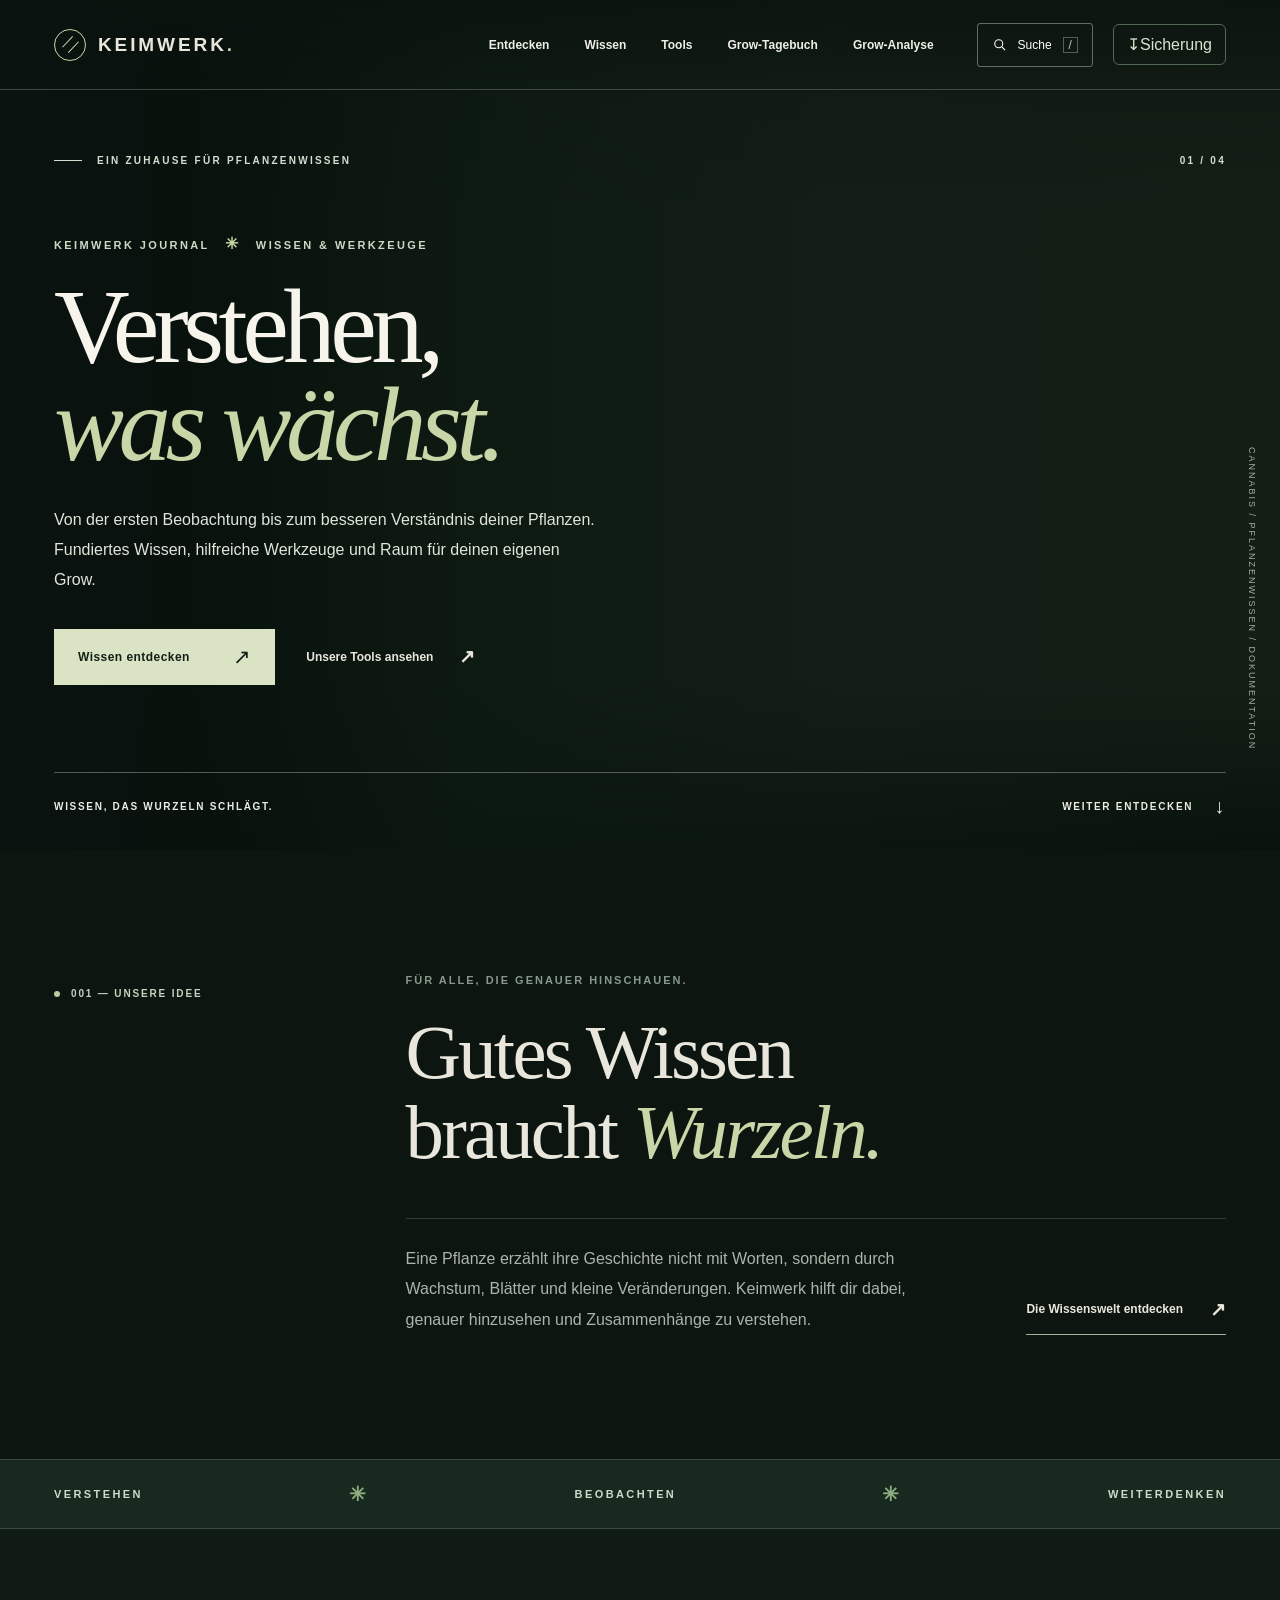
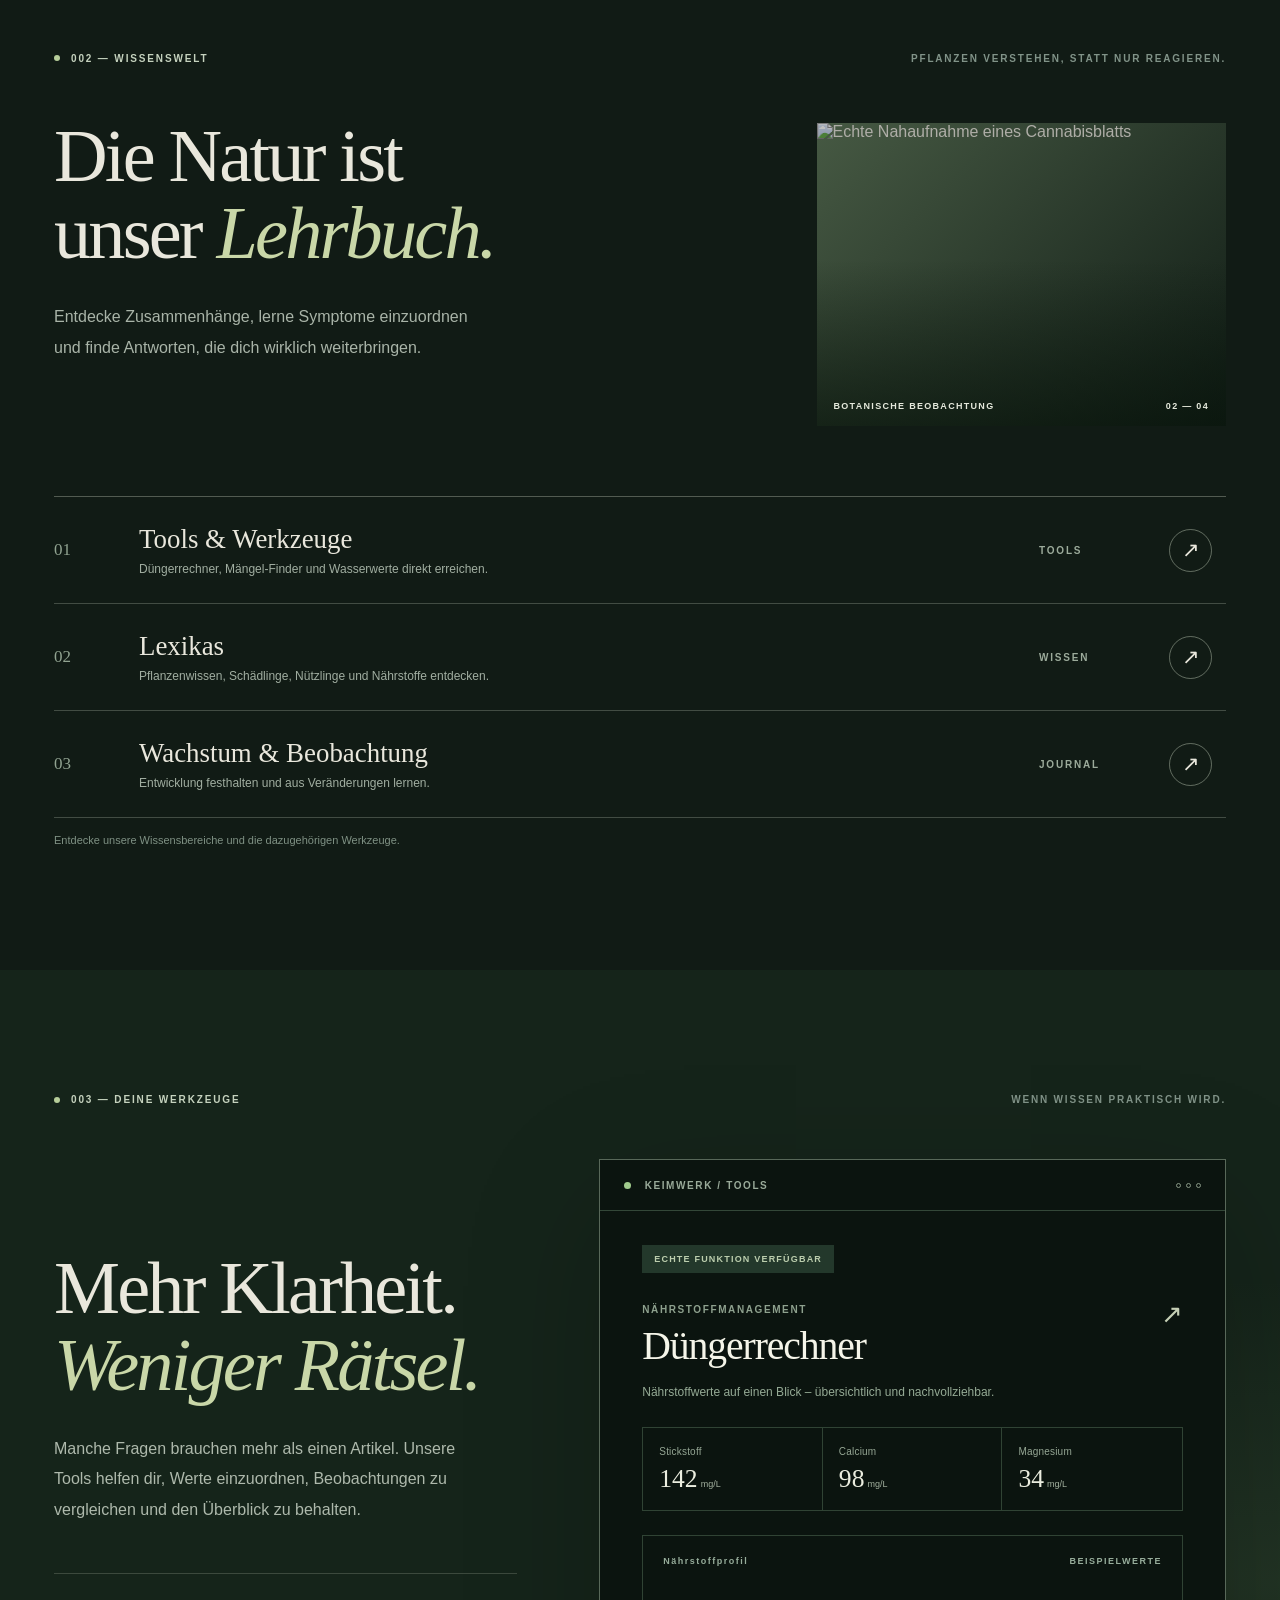
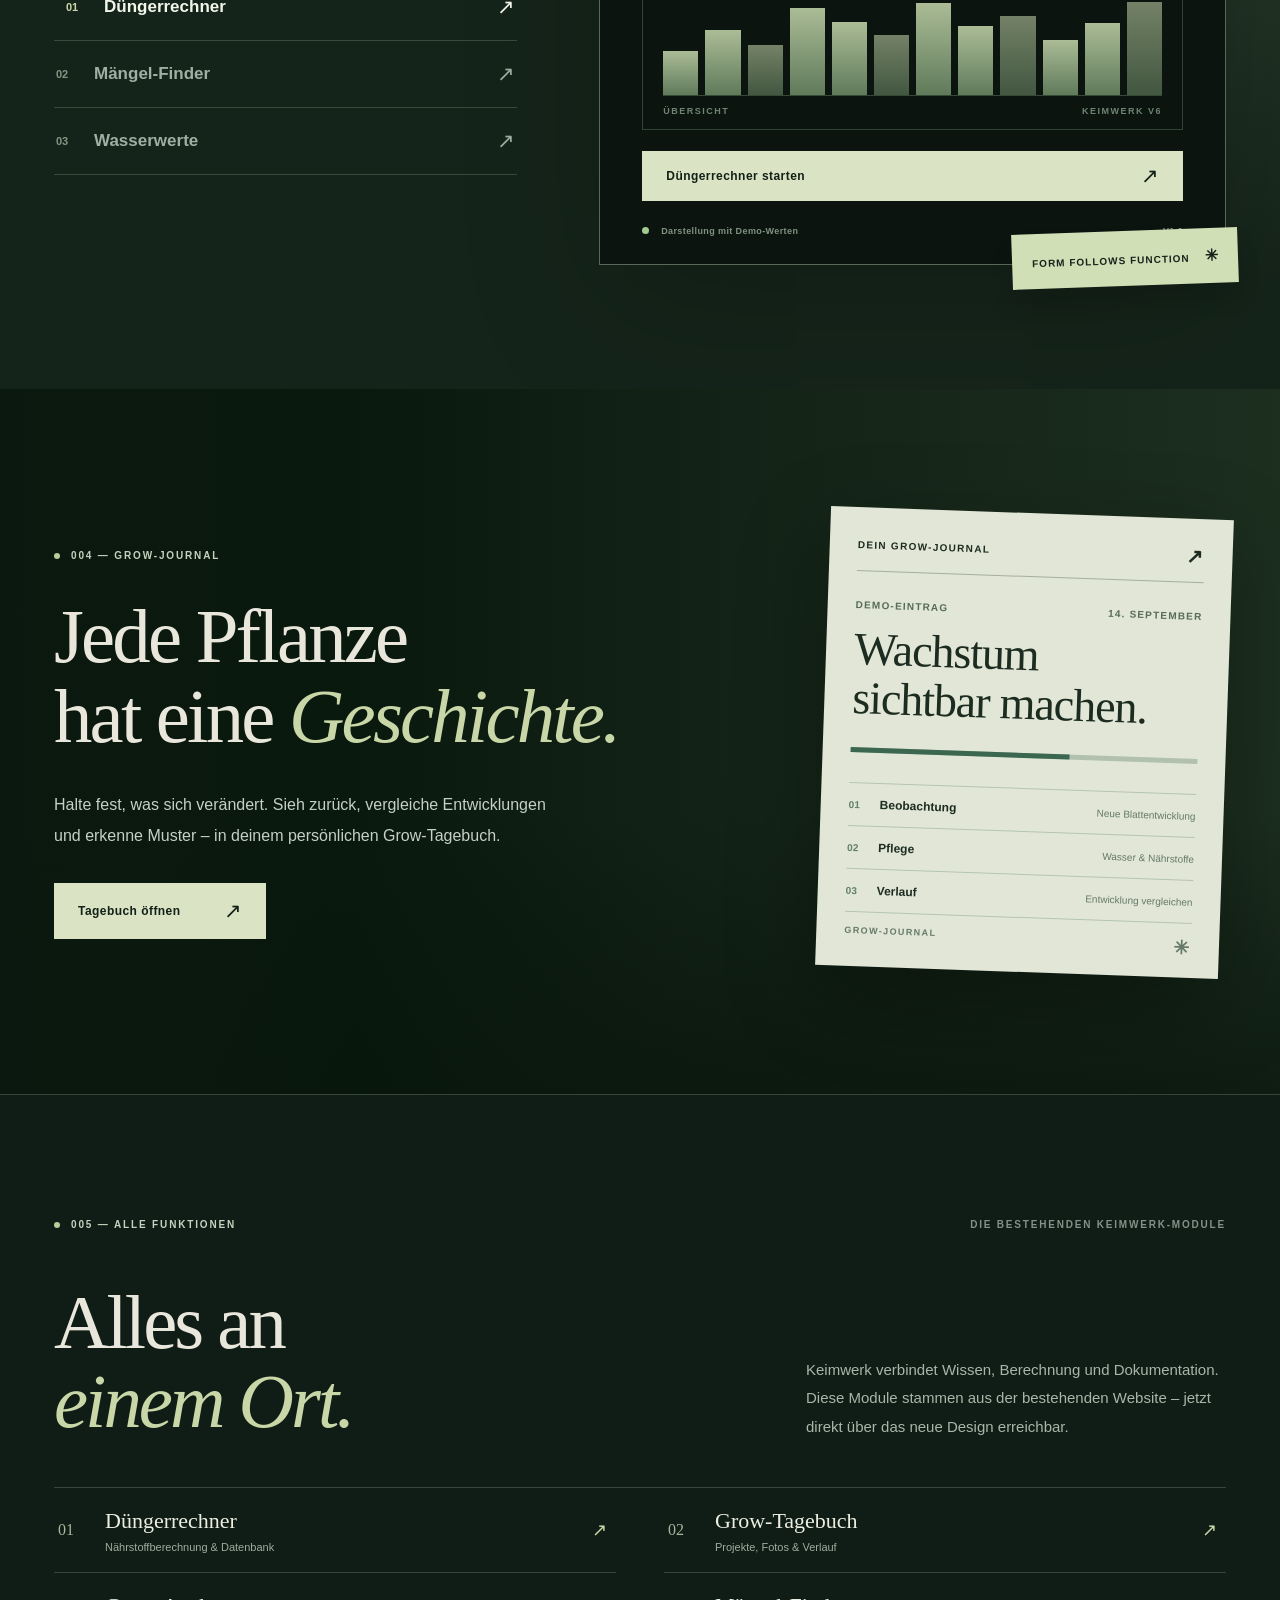
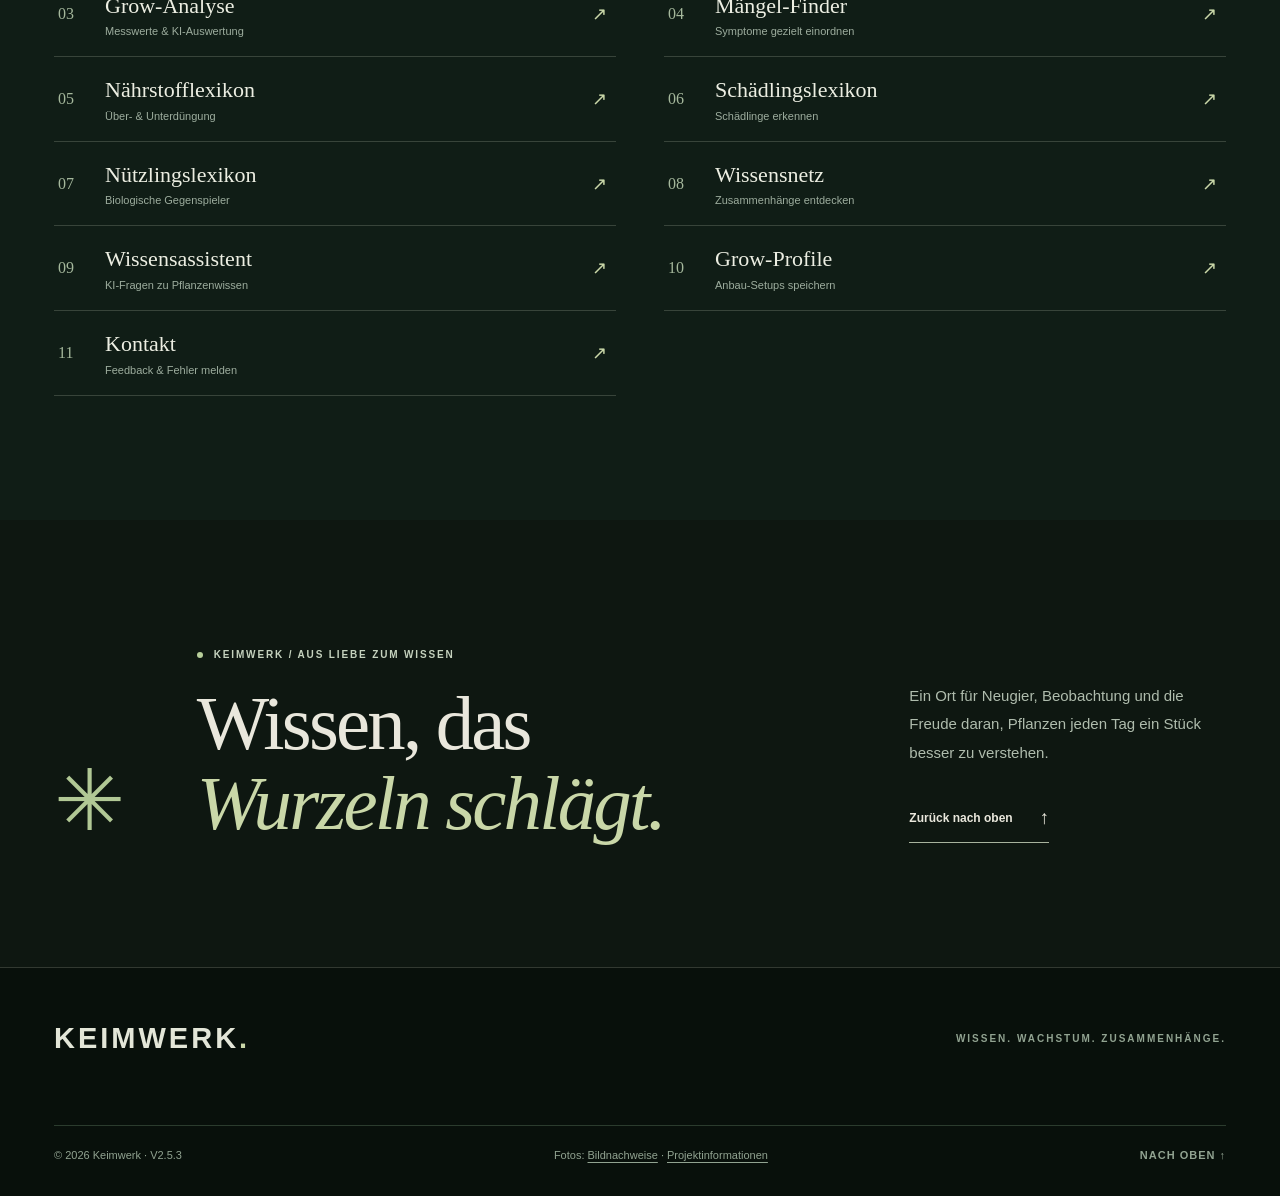
==== commit 347f0061: "Add files via upload" ====
--- a/index.html
+++ b/index.html
@@ -65,7 +65,7 @@
         <div class="statement-content">
           <p class="statement-kicker">FÜR ALLE, DIE GENAUER HINSCHAUEN.</p>
           <h2 id="statement-title">Gutes Wissen<br>braucht <em>Wurzeln.</em></h2>
-          <div class="statement-bottom"><p>Eine Pflanze erzählt ihre Geschichte nicht mit Worten. Sondern durch Wachstum, Blätter und kleine Veränderungen. Keimwerk hilft dir dabei, genauer hinzusehen und Zusammenhänge zu verstehen.</p><a class="underline-link" href="#wissen">Die Wissenswelt entdecken <span aria-hidden="true">↗</span></a></div>
+          <div class="statement-bottom"><p>Eine Pflanze erzählt ihre Geschichte nicht mit Worten, sondern durch Wachstum, Blätter und kleine Veränderungen. Keimwerk hilft dir dabei, genauer hinzusehen und Zusammenhänge zu verstehen.</p><a class="underline-link" href="#wissen">Die Wissenswelt entdecken <span aria-hidden="true">↗</span></a></div>
         </div>
       </div>
     </section>
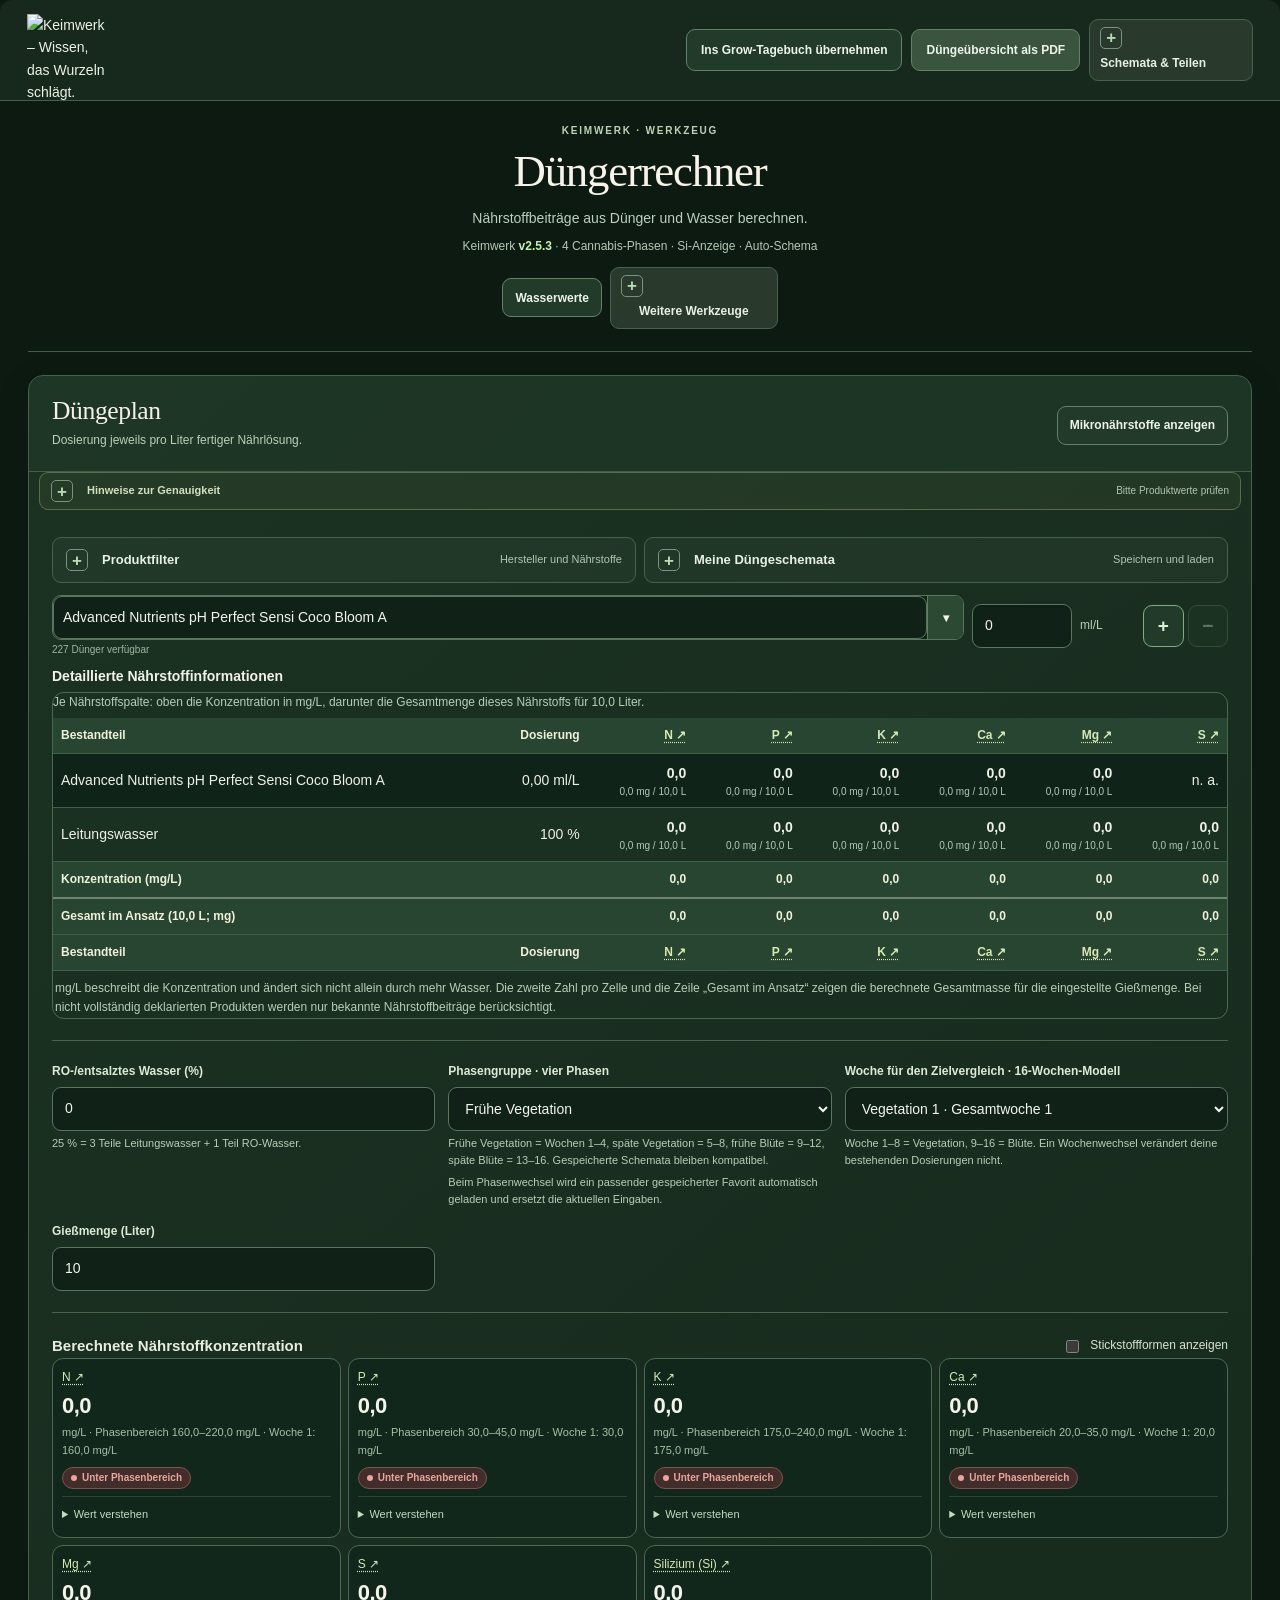
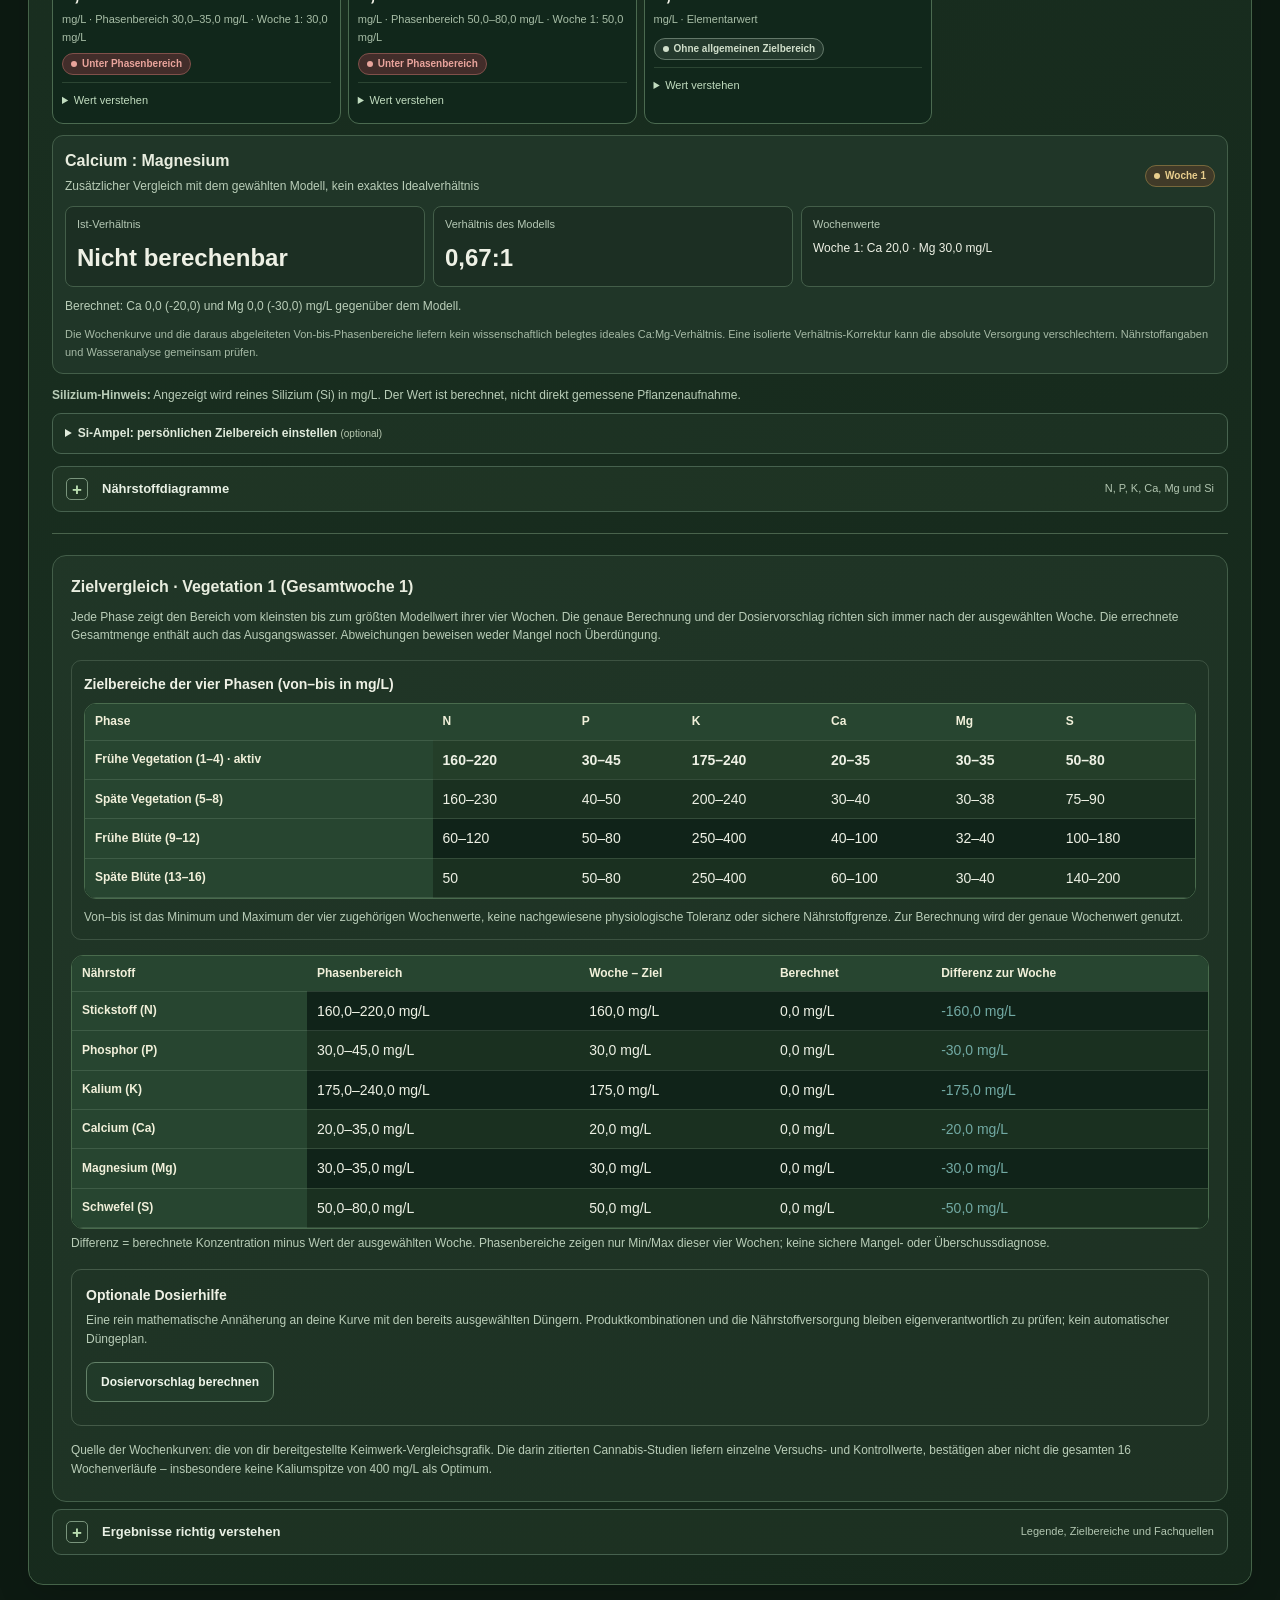
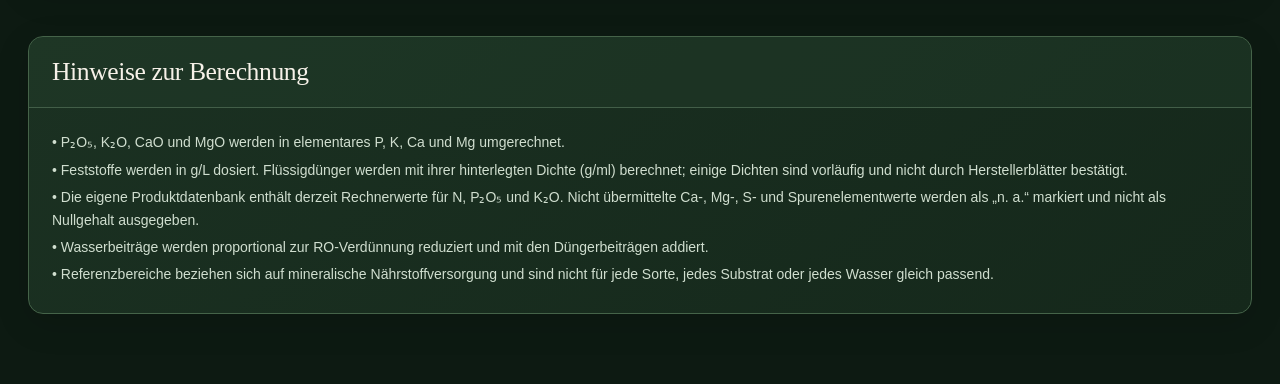
==== commit 0d414edf: "update part 1" ====
--- a/index.html
+++ b/index.html
@@ -1,182 +1,1547 @@
-<!doctype html>
+<!DOCTYPE html>
+
 <html lang="de">
 <head>
-  <meta charset="utf-8">
-  <meta name="viewport" content="width=device-width, initial-scale=1">
-  <meta name="theme-color" content="#0d1511">
-  <meta name="description" content="Keimwerk – Wissen, das Wurzeln schlägt. Pflanzenwissen, Düngerrechner, Lexika und Werkzeuge für deinen Garten.">
-  <title>Keimwerk – Wissen, das Wurzeln schlägt.</title>
-  <link rel="stylesheet" href="css/style.css?v=6">
-  <script src="js/script.js?v=6" defer></script>
-  <link rel="stylesheet" href="css/keimwerk-v24.css?v=24">
-  <script src="js/keimwerk-v24.js?v=24" defer></script>
+<meta charset="utf-8"/>
+<meta content="width=device-width, initial-scale=1" name="viewport"/>
+<title>Keimwerk – Pflanzenwissen</title>
+<style>
+:root{--bg:#1e2a21;--panel:#29382d;--line:#435246;--muted:#c8d0c5;--sage:#a8b9a0}
+*{box-sizing:border-box}body{margin:0;background:var(--bg);color:#f0f1eb;font:14px/1.7 Arial,Helvetica,sans-serif}
+button,select{font:inherit;cursor:pointer}button{font-size:inherit}
+header{min-height:81px;padding:15px 6%;display:flex;align-items:center;justify-content:space-between;border-bottom:1px solid var(--line);gap:16px}
+.brand{display:flex;align-items:center;gap:12px}.brand-logo-image{display:block;width:clamp(88px,9vw,118px);height:clamp(92px,9.5vw,124px);object-fit:contain;object-position:center;flex-shrink:0;border-radius:5px;overflow:visible}.brand-name{font: bold 23px/1.2 Georgia,serif;letter-spacing:2px}.tagline{font:11px Georgia,serif;color:#c3cfbd}
+nav{display:flex;gap:8px}nav button{background:transparent;border:1px solid transparent;color:#e4e8df;border-radius:7px;padding:10px 13px;font-size:12px;white-space:nowrap}nav button.active{border-color:#455748;background:#2b392e}
+.diary-brand-button{background:transparent;border:1px solid #455748;color:#e4e8df;border-radius:7px;padding:9px 11px;font-size:12px;white-space:nowrap;cursor:pointer;flex-shrink:0}.diary-brand-button:hover{background:#2b392e}
+.page{max-width:1120px;padding:40px 6% 36px;margin:0 auto}.hero{display:grid;grid-template-columns:1.08fr .92fr;gap:clamp(28px,6vw,65px);align-items:start;padding:4px 0 52px}
+.eyebrow,.section-label{font-size:12px;letter-spacing:1.8px;color:#c1d0b8;font-weight:bold}h1{font-size:clamp(38px,4.3vw,49px);line-height:1.05;letter-spacing:-1.5px;margin:20px 0 24px;font-weight:750}h1 span{color:var(--sage)}p{color:#e0e5dc;line-height:1.8;margin:8px 0;font-size:14px}.hero-copy{max-width:490px}
+.primary{background:#b0c2a6;color:#1c2a20;border:0;border-radius:5px;padding:15px 18px;font-weight:bold;font-size:12px;margin-top:14px}
+.hero-actions{display:flex;align-items:center;gap:10px;flex-wrap:wrap}.hero-actions .primary{margin-top:14px}.hero-calculator{background:transparent;color:#dce6d5;border:1px solid #5f715a;border-radius:5px;padding:14px 18px;font-weight:bold;font-size:12px;margin-top:14px}
+.plant-panel{height:327px;border:1px solid #506351;border-radius:16px;background:linear-gradient(145deg,#314637,#2a3a2e);padding:16px 20px;display:flex;flex-direction:column;justify-content:flex-end}
+.plant-art{height:220px;display:flex;align-items:center;justify-content:center}.plant-art svg{width:165px;height:198px;max-width:100%}.plant-art .hero-logo-image{display:block;width:min(250px,100%);height:220px;object-fit:contain;max-width:100%;border-radius:6px}.plant-caption{border-top:1px solid #526350;padding-top:14px;font-size:14px;font-weight:bold;text-align:center}
+.section{border-top:1px solid var(--line);padding:27px 0 36px}.section-head{display:grid;grid-template-columns:.8fr 1.2fr;gap:28px;align-items:start;margin-bottom:28px}h2{font-size:25px;line-height:1.35;font-weight:500;letter-spacing:-.5px;margin:8px 0}.section-head p{margin:0}
+.chooser{border:1px solid #47594a;border-radius:11px;padding:18px 19px 20px}label{display:block;font-size:13px;font-weight:bold;margin:0 0 10px}select{width:100%;height:62px;border:1px solid #64735c;border-radius:7px;background:#1e2a21;color:#e7ebe3;padding:0 15px;font-size:15px}
+.lex-card{margin-top:13px;background:#29382d;border:1px solid #465749;border-radius:8px;padding:15px;display:grid;grid-template-columns:25px 1fr;gap:12px}.lex-icon{width:24px;height:24px;border-radius:5px;background:#3a4b3c;display:grid;place-items:center;color:#bdcdb4}.lex-title{font-size:13px;font-weight:bold}.lex-card p{font-size:11px;line-height:1.7;margin:4px 0 8px;color:#d4dcd1}.pill{display:inline-block;border:1px solid #5f715a;border-radius:4px;padding:2px 6px;font-size:9px;color:#dce6d5;margin-bottom:3px}.lex-card .primary{display:block;padding:11px 13px;margin-top:8px}
+.intro-grid{display:grid;grid-template-columns:.8fr 1.2fr;gap:28px;align-items:start}.features{display:grid;grid-template-columns:repeat(3,minmax(0,1fr));gap:11px;margin-top:24px}.feature{background:#29382d;border:1px solid #455648;border-radius:9px;padding:16px}.feature-symbol{color:#cad9c2;font-size:14px;height:25px}.feature h3{font-size:13px;font-weight:500;margin:7px 0}.feature p{font-size:12px;line-height:1.7;margin:7px 0 0}
+.contact-panel{max-width:760px;background:var(--panel);border:1px solid var(--line);border-radius:12px;padding:clamp(18px,3vw,30px)}.contact-form{display:grid;gap:16px}.contact-form label{display:block;margin:0 0 6px;font-size:13px;color:#e4e8df}.contact-form input,.contact-form select,.contact-form textarea{display:block;width:100%;min-height:44px;padding:10px 12px;border:1px solid #64735c;border-radius:7px;background:#17231b;color:#f0f1eb;font:inherit}.contact-form textarea{min-height:150px;resize:vertical}.contact-form .form-help{font-size:12px;color:var(--muted);margin:0}.contact-form .form-submit{justify-self:start;background:#b0c2a6;color:#1c2a20;border:0;border-radius:6px;padding:12px 18px;font-weight:bold}.contact-form input:focus-visible,.contact-form select:focus-visible,.contact-form textarea:focus-visible{outline:2px solid var(--sage);outline-offset:2px}
+footer{text-align:center;border-top:1px solid var(--line);background:#29372c;font:13px Georgia,serif;color:#cbd7c3;padding:20px 12px}.back{background:transparent;border:0;color:#b7c8af;padding:5px 0 14px;font-size:13px}
+/* Der Zurueck-zur-Startseite-Button bleibt beim Scrollen im sichtbaren Bereich. */
+.back{position:sticky;top:10px;z-index:30;display:inline-block;vertical-align:top;padding:8px 12px;margin:0 0 12px;background:rgba(41,56,45,.97);border:1px solid #435246;border-radius:8px;box-shadow:0 4px 12px rgba(0,0,0,.18);color:#b7c8af;font-size:13px;line-height:1.4;white-space:nowrap;cursor:pointer}.back:hover{background:#304034;border-color:#627563}/* Nährstofflexikon: Navigationsbuttons oben links, wie beim Düngerechner. */
+#nutrients #nutrients-back,
+#nutrients #nutrients-to-calculator{position:fixed;top:10px;left:10px;z-index:1000;display:block;width:max-content;max-width:calc(100vw - 20px);box-sizing:border-box;vertical-align:top;margin:0;background:rgba(41,56,45,.98);border:1px solid #435246;border-radius:8px;box-shadow:0 4px 12px rgba(0,0,0,.22);color:#b7c8af;padding:8px 12px;font-size:13px;line-height:1.4;white-space:nowrap;cursor:pointer}
+#nutrients #nutrients-to-calculator{top:54px;left:10px}
+#nutrients #nutrients-back:hover,#nutrients #nutrients-to-calculator:hover{background:#304034;border-color:#627563}
+#nutrients{padding-top:105px}
+@media(max-width:650px){#nutrients #nutrients-back,#nutrients #nutrients-to-calculator{left:8px;font-size:12px;padding:7px 9px}#nutrients #nutrients-to-calculator{top:46px}#nutrients{padding-top:92px}}.subhead{padding:10px 0 24px}.subhead h1{font-size:clamp(31px,4vw,47px);margin:12px 0}.pest-grid{display:grid;grid-template-columns:repeat(2,minmax(0,1fr));gap:14px}.pest{background:#26352a;border:1px solid #435346;border-radius:9px;padding:17px;min-width:0}.pest h3{font-size:17px;line-height:1.4;margin:0 0 3px}.latin{font-style:italic;color:#b9c9b1;font-size:12px;margin-bottom:11px}.pest p{font-size:12px;line-height:1.75;margin:8px 0;color:#d8dfd4}.pest strong{color:#f0f2ea}.tip{border-left:2px solid #99ae8e;padding-left:11px;margin-top:10px!important}
+.about-copy p{font-size:20px;line-height:1.9;margin:8px 0}.belief{background:#29382d;border-left:4px solid #adbea4;padding:22px 24px;margin:30px 0}.belief strong{font-size:19px}.belief p{font-size:20px;line-height:1.7;margin:4px 0 0}.about-block{padding:13px 0}.about-block h2{font-size:27px;margin-bottom:8px}.about-block p{font-size:19px;line-height:1.8}[hidden]{display:none!important}
+@media(max-width:650px){header{padding:13px 5%;min-height:70px;gap:8px;flex-wrap:wrap}.brand{gap:7px}.brand-logo-image{width:min(88px,25vw);height:92px;object-fit:contain;object-position:center}.brand-name{font-size:15px;letter-spacing:1.4px}.tagline{font-size:9px}nav{width:100%;justify-content:flex-end;gap:1px}nav button{font-size:10px;padding:8px 6px}.page{padding:28px 6%}.hero{grid-template-columns:1fr;gap:25px;padding-bottom:34px}h1{font-size:44px;margin:16px 0}.plant-panel{height:280px}.plant-art{height:180px}.section-head,.intro-grid{grid-template-columns:1fr;gap:12px}.features{gap:7px}.feature{padding:11px}.feature h3{font-size:11px}.feature p{font-size:10px}.pest-grid{grid-template-columns:1fr}.about-copy p,.about-block p{font-size:16px}.belief p{font-size:16px}}
+
+/* Bildergalerien nur im Schädlingslexikon; Startseite und Über-Seite bleiben unverändert. */
+#pests .pest-images{display:grid;grid-template-columns:repeat(3,minmax(0,1fr));gap:9px;margin:15px 0 14px}
+#pests .pest-images figure{min-width:0;margin:0;border:1px solid #435346;border-radius:7px;overflow:hidden;background:#1e2a21}
+#pests .pest-images img{display:block;width:100%;aspect-ratio:280/176;object-fit:cover}
+#pests .pest-images figcaption{padding:7px 5px 8px;text-align:center;font-size:10px;line-height:1.4;color:#d6dfd0;min-height:38px;display:flex;align-items:center;justify-content:center}
+@media(max-width:650px){#pests .pest-images{gap:5px}#pests .pest-images figcaption{font-size:9px;padding:5px 3px;min-height:42px}}
+
+
+/* Marienkäfer und Schwebfliegen: Originalbilder mit eingebautem Rahmen auf dieselbe Bildbreite wie die übrigen Nützlinge setzen. */
+#beneficials article:nth-of-type(10) .pest-images figure,
+#beneficials article:nth-of-type(11) .pest-images figure{width:332px;max-width:100%;margin:0 auto;box-sizing:border-box}
+#beneficials article:nth-of-type(10) .pest-images img,
+#beneficials article:nth-of-type(11) .pest-images img{display:block;box-sizing:border-box;width:100%;max-width:100%;height:auto;margin:0 auto;padding:0;border:0;border-radius:0;background:transparent}
+
+
+/* Neues Ueber- und Unterduengungslexikon: separat gestylt, bestehende Bereiche bleiben unberuehrt. */
+#nutrients .nutrient-guidance{display:grid;grid-template-columns:repeat(3,minmax(0,1fr));gap:12px;margin:4px 0 14px}
+#nutrients .guidance-card{background:#29382d;border:1px solid #435346;border-radius:10px;padding:16px}
+#nutrients .guidance-card h3{font-size:14px;line-height:1.45;color:#d3dfc9;margin:0 0 7px}
+#nutrients .guidance-card p{font-size:12px;line-height:1.7;margin:0}
+#nutrients .nutrient-warning{border:1px solid #a58e42;background:#3c3b27;color:#edf0e7;padding:13px 15px;border-radius:7px;margin:0 0 18px;font-size:12px;line-height:1.75}
+#nutrients .nutrient-grid{display:grid;grid-template-columns:repeat(2,minmax(0,1fr));gap:14px}
+#nutrients .nutrient-card{background:#26352a;border:1px solid #435346;border-radius:9px;padding:17px;min-width:0}
+#nutrients .nutrient-card h3{font-size:18px;line-height:1.4;margin:0 0 3px}
+#nutrients .nutrient-card h3 span{color:#d4decf;font-size:15px;font-weight:normal}
+#nutrients .nutrient-card .latin{margin-bottom:8px}
+#nutrients .nutrient-intro{font-size:12px;line-height:1.7;margin:6px 0 11px;color:#dce3d8}
+#nutrients .nutrient-images{display:grid;grid-template-columns:repeat(2,minmax(0,1fr));gap:8px;margin:10px 0 13px}
+#nutrients .nutrient-images figure{min-width:0;margin:0;border:1px solid #435346;border-radius:7px;overflow:hidden;background:#1e2a21}
+#nutrients .nutrient-images img{display:block;width:100%;aspect-ratio:357/260;object-fit:cover}
+#nutrients .nutrient-images figcaption{padding:6px 5px;text-align:center;font-size:10px;line-height:1.4;color:#d6dfd0}
+#nutrients .nutrient-detail{padding:10px 0 1px;border-top:1px solid #394a3d;margin-top:7px}
+#nutrients .nutrient-detail strong{font-size:12px;color:#d3dfc9}
+#nutrients .nutrient-detail p{font-size:12px;line-height:1.7;margin:4px 0 3px}
+#nutrients .nutrient-tip{border-left:2px solid #99ae8e;padding-left:10px}
+#nutrients .nutrient-no-image{font-size:11px;color:#c7d2c1;border:1px dashed #526451;border-radius:7px;padding:14px;margin:10px 0 13px}
+#nutrients .nutrient-source{font-size:11px;color:#c5d0c0;line-height:1.7;padding:18px 2px 3px}
+@media(max-width:650px){#nutrients .nutrient-guidance{grid-template-columns:1fr;gap:8px}#nutrients .nutrient-grid{grid-template-columns:1fr}#nutrients .nutrient-card{padding:14px}#nutrients .nutrient-images{gap:6px}#nutrients .nutrient-images figcaption{font-size:9px}}
+
+
+#nutrients .nutrient-extra{margin-top:34px;padding-top:25px;border-top:1px solid #435346}
+#nutrients .nutrient-extra-heading{margin:25px 0 13px}
+#nutrients .nutrient-extra-heading:first-child{margin-top:0}
+#nutrients .nutrient-extra-heading h2{font-size:21px;line-height:1.35;margin:0 0 7px;color:#f0eee4}
+#nutrients .nutrient-extra-heading p{font-size:13px;line-height:1.75;color:#d3ddd0;margin:0;max-width:850px}
+#nutrients .nutrient-extra-grid{display:grid;gap:12px;margin:13px 0 18px}
+#nutrients .nutrient-extra-grid.two{grid-template-columns:repeat(2,minmax(0,1fr))}
+#nutrients .nutrient-extra-grid.three{grid-template-columns:repeat(3,minmax(0,1fr))}
+#nutrients .nutrient-info-card{min-width:0;background:#22362a;border:1px solid #405344;border-radius:12px;padding:17px 18px;color:#e8e9df}
+#nutrients .nutrient-info-card.warning{border-color:#8d8549}
+#nutrients .nutrient-info-card h3{font-size:15px;margin:0 0 9px;color:#d9c36e;line-height:1.45}
+#nutrients .nutrient-info-card p,#nutrients .nutrient-info-card li{font-size:12px;line-height:1.75}
+#nutrients .nutrient-info-card p{margin:7px 0}
+#nutrients .nutrient-info-card ul,#nutrients .nutrient-info-card ol{margin:8px 0 2px;padding-left:19px}
+#nutrients .nutrient-callout{border-left:2px solid #a5b99a;padding:8px 0 8px 11px;margin-top:13px!important;color:#f0e7c4}
+#nutrients .nutrient-table-wrap{overflow-x:auto;margin:12px 0 18px;border:1px solid #435346;border-radius:9px}
+#nutrients .nutrient-table{width:100%;border-collapse:collapse;min-width:650px;background:#22362a}
+#nutrients .nutrient-table th,#nutrients .nutrient-table td{padding:11px 12px;text-align:left;vertical-align:top;border-bottom:1px solid #435346;font-size:12px;line-height:1.6}
+#nutrients .nutrient-table th{background:#294638;color:#e1ce78;font-weight:700}
+#nutrients .nutrient-table tr:last-child td{border-bottom:0}
+#nutrients .nutrient-steps{counter-reset:steps;list-style:none;padding:0;margin:12px 0 18px;display:grid;grid-template-columns:repeat(2,minmax(0,1fr));gap:8px}
+#nutrients .nutrient-steps li{counter-increment:steps;background:#22362a;border:1px solid #405344;border-radius:9px;padding:12px 13px 12px 42px;position:relative;font-size:12px;line-height:1.65}
+#nutrients .nutrient-steps li:before{content:counter(steps);position:absolute;left:12px;top:12px;color:#e1ce78;font-weight:700}
+#nutrients .nutrient-source-expanded{border-top:1px solid #435346;margin-top:24px}
+@media(max-width:700px){#nutrients .nutrient-extra-grid.two,#nutrients .nutrient-extra-grid.three,#nutrients .nutrient-steps{grid-template-columns:1fr}#nutrients .nutrient-extra-heading h2{font-size:19px}#nutrients .nutrient-info-card{padding:14px}}
+
+/* Inhaltsverzeichnis für das Nährstofflexikon – Ergänzung, übriges Design unverändert */
+#nutrients .nutrient-toc{margin:22px 0 28px;padding:20px;border:1px solid var(--line);border-radius:12px;background:rgba(41,56,45,.72)}
+#nutrients .nutrient-toc-title{margin:0 0 5px;font-size:18px;line-height:1.35}
+#nutrients .nutrient-toc-intro{margin:0 0 14px;color:var(--muted);font-size:13px}
+#nutrients .nutrient-toc-links{display:grid;grid-template-columns:repeat(auto-fit,minmax(185px,1fr));gap:8px}
+#nutrients .nutrient-toc-links a{display:block;padding:9px 11px;border:1px solid #435246;border-radius:7px;background:#202f24;color:#edf0e9;text-decoration:none;font-size:13px;line-height:1.4;transition:background .15s,border-color .15s}
+#nutrients .nutrient-toc-links a:hover,#nutrients .nutrient-toc-links a:focus{background:#344737;border-color:#a8b9a0;outline:none}
+#nutrients [id^="nutrient-jump-"]{scroll-margin-top:22px}
+#nutrients [id^="nutrient-profile-"]{scroll-margin-top:22px}
+
+
+/* Düngerrechner-Integration: nur Layout der neuen Rechneransicht und ergänzte Navigation. */
+#calculator.page{max-width:none;width:100%;padding:22px clamp(10px,2vw,28px) 24px}
+#calculator .subhead{max-width:1320px;margin:0 auto;padding:6px 0 16px}
+#calculator .subhead h1{margin:8px 0;font-size:clamp(29px,3vw,40px)}
+#calculator .subhead p{margin:8px 0 0;font-size:13px}
+#calculator .calculator-frame-shell{width:100%;max-width:1480px;margin:0 auto;min-width:0}
+#calculator-frame{display:block;width:100%;min-width:0;height:1100px;border:0;border-radius:12px;background:#1e2a21;overflow:hidden}
+@media(max-width:650px){header{flex-wrap:wrap}header nav{width:100%;justify-content:flex-end;flex-wrap:wrap}header nav button{font-size:10px;padding:8px 7px}#calculator.page{padding:16px 5% 22px}}
+
+
+
+
+.welcome-development-note{margin:18px 0 4px;padding:13px 15px;border:1px solid #586b58;border-left:3px solid #a8b9a0;border-radius:9px;background:rgba(168,185,160,.09);color:#dce5d7;font-size:.92rem;line-height:1.55}
+.welcome-development-note strong{display:block;margin-bottom:4px;color:#f1f4ed}
+.welcome-contact-link{display:inline;border:0;padding:0;background:none;color:#c5d8b8;text-decoration:underline;text-underline-offset:3px;cursor:pointer;font:inherit}
+
+/* Willkommensfenster beim Aufruf der Website */
+.welcome-overlay{position:fixed;inset:0;z-index:5000;display:flex;align-items:center;justify-content:center;padding:20px;background:rgba(8,15,10,.78);backdrop-filter:blur(5px)}
+.welcome-overlay[hidden]{display:none!important}
+.welcome-dialog{position:relative;width:min(100%,540px);padding:clamp(24px,5vw,42px);background:#29382d;border:1px solid #526653;border-radius:18px;box-shadow:0 24px 80px rgba(0,0,0,.4);text-align:left}
+.welcome-kicker{color:#b8c9ae;font-size:11px;letter-spacing:2px;font-weight:bold;text-transform:uppercase}
+.welcome-dialog h2{font-size:clamp(27px,5vw,38px);line-height:1.15;margin:12px 0 14px;color:#f0f1eb}
+.welcome-dialog p{font-size:15px;margin:0 0 12px}
+.welcome-actions{display:flex;gap:10px;flex-wrap:wrap;justify-content:center;align-items:center;margin-top:24px}
+.welcome-actions button{border-radius:7px;padding:12px 17px;font-weight:bold}
+.welcome-enter{background:#b0c2a6;color:#1c2a20;border:0}
+.welcome-close{background:transparent;color:#e0e5dc;border:1px solid #60715e}
+.welcome-close-x{position:absolute;right:13px;top:13px;z-index:2;background:transparent;border:0;color:#e0e5dc;font-size:24px;line-height:1;padding:5px;cursor:pointer;pointer-events:auto}
+@media(max-width:480px){.welcome-dialog{padding:26px 20px}.welcome-actions button{width:100%}}
+
+/* Cannabis-Mängel-Finder – in die bestehende Keimwerk-Seite integriert */
+.cf-warning{background:#3b3425;border:1px solid #74613a;border-radius:9px;padding:13px 15px;margin:10px 0 18px;color:#f4e5bd;font-size:13px}
+.cf-grid{display:grid;grid-template-columns:minmax(0,1fr) 280px;gap:16px;align-items:start}
+.cf-panel{background:#29382d;border:1px solid #435246;border-radius:10px;padding:19px;margin-bottom:16px;min-width:0}
+.cf-panel h2{font-size:20px;margin:0 0 8px}.cf-panel h3{font-size:15px;margin:18px 0 5px}.cf-panel p,.cf-panel li{font-size:13px;color:#d8dfd4;line-height:1.7}
+.cf-checks{display:grid;grid-template-columns:repeat(2,minmax(0,1fr));gap:8px;margin:12px 0 23px}
+.cf-checks label{display:flex;align-items:flex-start;gap:9px;border:1px solid #435246;border-radius:7px;padding:10px;background:#233127;font-weight:normal;font-size:12px;line-height:1.5;margin:0;cursor:pointer}
+.cf-checks input{accent-color:#a8b9a0;margin-top:3px;flex-shrink:0}
+.cf-checks label:has(input:checked){background:#344638;border-color:#91a58a}
+.cf-field{margin:13px 0}.cf-field label{margin-bottom:6px}.cf-field select,.cf-field input,.cf-field textarea{width:100%;border:1px solid #64735c;border-radius:7px;background:#1e2a21;color:#f0f1eb;padding:11px;font:inherit;font-size:13px}.cf-field select{height:auto;min-height:44px}.cf-field textarea{resize:vertical}
+.cf-actions{display:flex;gap:9px;flex-wrap:wrap;margin-top:18px}.cf-secondary{background:transparent;color:#dce6d5;border:1px solid #5f715a;border-radius:5px;padding:12px 15px;font-weight:bold;font-size:12px}
+.cf-results{margin-top:18px}.cf-result{background:#26352a;border:1px solid #435346;border-radius:9px;padding:15px;margin:12px 0}.cf-result h3{margin:5px 0;font-size:17px}.cf-result p,.cf-result li{font-size:13px}.cf-result .cf-label{display:inline-block;border:1px solid #5f715a;border-radius:4px;padding:2px 6px;font-size:10px;color:#dce6d5;margin:2px 4px 2px 0}.cf-result-images{display:grid;grid-template-columns:repeat(2,minmax(0,1fr));gap:9px;margin:12px 0}.cf-result-images figure{margin:0;background:#1e2a21;border:1px solid #435246;border-radius:7px;overflow:hidden}.cf-result-images img{display:block;width:100%;height:180px;object-fit:contain;background:#17231b}.cf-result-images figcaption{font-size:11px;padding:7px;color:#c8d0c5}.cf-lex-result{margin:10px 0 14px;padding:10px;border:1px solid #435346;border-radius:7px;background:#1e2a21}.cf-pest-preview{grid-template-columns:repeat(3,minmax(0,1fr));gap:6px;margin:0 0 9px}.cf-pest-preview img{height:105px;object-fit:cover}.cf-pest-preview figcaption{font-size:10px;padding:5px}.cf-link{background:transparent;border:1px solid #5f715a;color:#dce6d5;border-radius:5px;padding:9px 12px;cursor:pointer;font-weight:bold;font-size:12px}
+.cf-muted{color:#b9c9b1!important}
+
+.sd-strain-image-missing{display:flex;flex-direction:column;justify-content:center;gap:7px;min-height:100px;margin:0 0 12px;padding:14px;border:1px dashed #536753;border-radius:9px;background:#1c2820;color:#c4d0c0;font-size:12px;line-height:1.5;overflow-wrap:anywhere}.sd-strain-image-missing a,.sd-buy-link{color:#d6e8c9;text-decoration:none}.sd-strain-image-missing a{text-decoration:underline}.sd-buy-link{text-align:center;display:inline-flex;align-items:center;justify-content:center;white-space:normal;overflow-wrap:anywhere}
+@media(max-width:760px){.cf-grid{grid-template-columns:1fr}.cf-checks{grid-template-columns:1fr}.cf-result-images img{height:145px}.cf-pest-preview img{height:80px}.cf-pest-preview figcaption{font-size:9px}}
+@media print{body{background:white;color:#111}.cf-side,.cf-actions,header,footer{display:none!important}.cf-panel,.cf-result{background:white;color:#111;border:1px solid #aaa;box-shadow:none}.cf-panel p,.cf-result p,.cf-result li,.cf-result h3{color:#111}.cf-warning{background:#fff8e8;color:#111}}
+
+/* Cannabis-Wissensnetz: verknuepft vorhandene Keimwerk-Lexika ohne Inhalte zu duplizieren. */
+.knowledge-network{margin-top:14px}
+.knowledge-tools{display:grid;grid-template-columns:1fr auto;gap:10px;margin:18px 0 22px}
+.knowledge-tools input{width:100%;min-height:48px;padding:11px 13px;border:1px solid #64735c;border-radius:7px;background:#17231b;color:#f0f1eb;font:inherit}
+.knowledge-tools button,.knowledge-filter{border:1px solid #5f715a;background:#29382d;color:#e4e8df;border-radius:7px;padding:10px 13px}
+.knowledge-filter-row{display:flex;gap:8px;flex-wrap:wrap;margin:0 0 18px}
+.knowledge-filter[aria-pressed="true"]{background:#b0c2a6;color:#1c2a20;border-color:#b0c2a6;font-weight:bold}
+.knowledge-grid{display:grid;grid-template-columns:repeat(2,minmax(0,1fr));gap:13px}
+.knowledge-node{background:#26352a;border:1px solid #435346;border-radius:10px;padding:16px;min-width:0}
+.knowledge-node h2{font-size:17px;margin:0 0 6px;color:#eef2e9}
+.knowledge-node p{font-size:12px;line-height:1.7;color:#d8dfd4;margin:7px 0 12px}
+.knowledge-category{display:inline-block;font-size:10px;letter-spacing:.6px;text-transform:uppercase;color:#c5d5bc;margin-bottom:6px}
+.knowledge-links{display:flex;flex-wrap:wrap;gap:7px;margin:10px 0}
+.knowledge-links button{border:1px solid #5f715a;border-radius:5px;background:#314436;color:#e5ecdf;padding:6px 9px;font-size:11px;text-align:left}
+.knowledge-open{border:0;border-radius:5px;background:#b0c2a6;color:#1c2a20;padding:9px 12px;font-weight:bold;font-size:11px;margin-top:6px}
+.knowledge-empty{padding:18px;border:1px dashed #5f715a;border-radius:8px;color:#d8dfd4}
+@media(max-width:650px){.knowledge-grid{grid-template-columns:1fr}.knowledge-tools{grid-template-columns:1fr}.knowledge-tools button{width:100%}}
+
+
+/* Projekt 4: Interaktiver Cannabis-Wissensassistent */
+.ka-shell{max-width:900px;margin:0 auto}
+.ka-intro{color:#d4dfd0;max-width:780px}
+.ka-note{border:1px solid #4b604d;background:#253329;border-radius:9px;padding:12px 14px;color:#cad6c4;font-size:12px;line-height:1.7;margin:14px 0}
+.ka-suggestions{display:flex;gap:8px;flex-wrap:wrap;margin:14px 0 18px}
+.ka-suggestion{background:#27362b;color:#e4e9df;border:1px solid #536751;border-radius:999px;padding:8px 12px;font-size:12px;text-align:left}
+.ka-suggestion:hover,.ka-suggestion:focus-visible{background:#334737;border-color:#9eb594;outline:2px solid transparent}
+.ka-chat-panel{border:1px solid #46594a;border-radius:13px;background:#243128;overflow:hidden}
+.ka-chat-heading{padding:16px 18px;border-bottom:1px solid #435346;display:flex;align-items:center;gap:10px}
+.ka-chat-dot{width:10px;height:10px;border-radius:50%;background:#a9c19e;box-shadow:0 0 0 4px rgba(169,193,158,.12);flex-shrink:0}
+.ka-chat-heading strong{font-size:14px}.ka-chat-heading span{display:block;color:#bfcdb8;font-size:11px}
+.ka-messages{padding:16px;display:grid;gap:13px;min-height:130px;max-height:600px;overflow:auto}
+.ka-message{max-width:92%;padding:12px 14px;border:1px solid #46594a;border-radius:11px;background:#2b3b30;justify-self:start;min-width:0}
+.ka-message.user{background:#344638;border-color:#61765c;justify-self:end}
+.ka-message-label{color:#bbceb3;font-size:10px;font-weight:bold;letter-spacing:.7px;text-transform:uppercase;margin:0 0 5px}
+.ka-message-body{white-space:pre-wrap;overflow-wrap:anywhere;color:#edf0e9;font-size:13px;line-height:1.75;margin:0}
+.ka-sources{display:flex;flex-wrap:wrap;gap:6px;margin-top:10px;padding-top:9px;border-top:1px solid #45594a}
+.ka-source-button{background:#1f2c22;color:#d7e2d1;border:1px solid #596c55;border-radius:6px;padding:6px 8px;font-size:11px}
+.ka-compose{border-top:1px solid #435346;padding:15px;background:#29382d}
+.ka-compose label{margin-bottom:7px}.ka-compose textarea{display:block;width:100%;min-height:104px;resize:vertical;padding:12px;border:1px solid #63765d;border-radius:8px;background:#17231b;color:#f0f1eb;font:14px/1.6 Arial,Helvetica,sans-serif}
+.ka-compose textarea:focus-visible{outline:2px solid #a8b9a0;outline-offset:2px}
+.ka-compose-footer{display:flex;justify-content:space-between;align-items:center;gap:12px;flex-wrap:wrap;margin-top:12px}
+.ka-submit{background:#b0c2a6;color:#1c2a20;border:0;border-radius:6px;padding:12px 16px;font-weight:bold}
+.ka-submit:disabled{opacity:.55;cursor:wait}
+.ka-status{font-size:12px;color:#c8d4c1;margin:10px 0 0;min-height:1.5em}
+.ka-empty-context{font-size:12px;color:#c8d0c5}
+@media(max-width:650px){.ka-messages{padding:10px}.ka-message{max-width:100%}.ka-compose{padding:12px}.ka-suggestion{font-size:11px}}
+
+</style>
+<style>
+#diary-nav{border-color:#455748}
+.gd-grid{display:grid;grid-template-columns:repeat(2,minmax(0,1fr));gap:12px}
+#grow-diary input:not([type=file]),#grow-diary select,#grow-diary textarea{display:block;width:100%;margin-top:5px;padding:10px;background:#17231b;color:#f0f1eb;border:1px solid #435246;border-radius:7px;min-height:42px}
+#grow-diary input[type=file]{display:block;margin-top:7px;max-width:100%;color:#dce5d7}
+.gd-wide{grid-column:1/-1}.gd-help{display:block;color:#c8d0c5;font-weight:normal;font-size:11px;margin-top:4px}
+.gd-actions{display:flex;flex-wrap:wrap;gap:9px;margin-top:14px}.gd-toolbar{display:flex;justify-content:space-between;align-items:center;gap:12px;flex-wrap:wrap;margin:20px 0}
+.gd-projects{display:grid;grid-template-columns:repeat(auto-fit,minmax(230px,1fr));gap:14px}
+.gd-card{background:#29382d;border:1px solid #435246;border-radius:11px;overflow:hidden}.gd-card img{width:100%;height:170px;object-fit:cover;display:block}.gd-card-body{padding:14px}.gd-card h3{margin:0 0 5px;font-size:18px}.gd-card p{font-size:12px;margin:4px 0}.gd-muted{color:#c8d0c5;font-size:12px}.gd-entry{border-top:1px solid #435246;padding:15px 0}.gd-entry img{max-width:180px;max-height:180px;object-fit:cover;border-radius:8px;display:block;margin:8px 0}.gd-fields{display:grid;grid-template-columns:repeat(auto-fit,minmax(130px,1fr));gap:10px}.gd-detail-actions{display:flex;gap:8px;flex-wrap:wrap}
+@media(max-width:650px){.gd-grid{grid-template-columns:1fr}.gd-wide{grid-column:auto}.gd-toolbar{align-items:flex-start}}
+</style>
+
+<style>
+/* Projekt 5: Cannabis-Grow-Analyse */
+.ga-warning{background:#3b3425;border:1px solid #74613a;border-radius:9px;padding:13px 15px;margin:10px 0 18px;color:#f4e5bd;font-size:13px;line-height:1.65}
+.ga-panel{background:#29382d;border:1px solid #435246;border-radius:11px;padding:20px;margin:14px 0;color:#f0f1eb;min-width:0}
+.ga-panel h2{font-size:20px;margin:0 0 10px}.ga-panel h3{font-size:16px;margin:18px 0 8px}.ga-panel p,.ga-panel li{color:#d8dfd4;font-size:13px;line-height:1.7}
+.ga-controls{display:grid;grid-template-columns:minmax(0,1fr) auto;gap:12px;align-items:end}.ga-field label{display:block;font-weight:bold;font-size:13px}.ga-field select{display:block;width:100%;margin-top:6px;padding:11px;background:#17231b;color:#f0f1eb;border:1px solid #64735c;border-radius:7px;min-height:44px}
+.ga-actions{display:flex;gap:9px;flex-wrap:wrap;margin-top:14px}.ga-button{border:1px solid #61755d;border-radius:6px;padding:11px 14px;background:#b0c2a6;color:#1c2a20;font-weight:bold;cursor:pointer}.ga-button.secondary{background:transparent;color:#dce6d5}.ga-button:disabled{opacity:.55;cursor:wait}
+.ga-check{display:flex!important;align-items:flex-start;gap:9px;margin:14px 0 8px;font-weight:normal!important}.ga-check input{margin-top:3px;accent-color:#b0c2a6}.ga-muted{color:#bdcbb7!important;font-size:12px!important}.ga-status{font-size:13px;min-height:1.4em;color:#cfddc7;overflow-wrap:anywhere}
+.ga-stats{display:grid;grid-template-columns:repeat(auto-fit,minmax(150px,1fr));gap:10px;margin:16px 0}.ga-stat{background:#1e2a21;border:1px solid #435246;border-radius:8px;padding:13px}.ga-stat span{display:block;font-size:11px;color:#bdcbb7}.ga-stat strong{display:block;font-size:22px;margin-top:4px;overflow-wrap:anywhere}.ga-table-wrap{overflow-x:auto}.ga-table{width:100%;border-collapse:collapse;font-size:12px}.ga-table th,.ga-table td{text-align:left;padding:10px 9px;border-bottom:1px solid #435246;vertical-align:top;white-space:nowrap}.ga-table th{color:#c8d8c1;font-weight:bold}.ga-table td{color:#e2e7df}.ga-charts{display:grid;grid-template-columns:repeat(auto-fit,minmax(260px,1fr));gap:12px;margin:12px 0}.ga-chart{background:#1e2a21;border:1px solid #435246;border-radius:8px;padding:12px;min-width:0}.ga-chart h4{font-size:13px;margin:0 0 8px}.ga-chart svg{width:100%;height:100px;display:block;overflow:visible}.ga-chart .ga-chart-note{color:#bdcbb7;font-size:11px;margin:7px 0 0}.ga-timeline{display:grid;gap:9px}.ga-entry{background:#1e2a21;border:1px solid #435246;border-radius:8px;padding:12px}.ga-entry header{position:static;display:flex;justify-content:space-between;gap:10px;align-items:flex-start;background:transparent;padding:0;border:0}.ga-entry h4{font-size:13px;margin:0;color:#f0f1eb}.ga-entry p{margin:5px 0 0}.ga-result{background:#1e2a21;border:1px solid #435246;border-radius:8px;padding:16px;white-space:pre-wrap;line-height:1.75;font-size:14px;color:#f0f1eb;overflow-wrap:anywhere}.ga-ai-top{display:flex;justify-content:space-between;align-items:center;gap:10px;flex-wrap:wrap}.ga-note{background:#233127;border:1px solid #435246;padding:12px;border-radius:7px;color:#cbd7c5;font-size:12px;line-height:1.6}
+@media(max-width:650px){.ga-controls{grid-template-columns:1fr}.ga-table{min-width:600px}.ga-panel{padding:14px}}
+@media print{#grow-analysis .ga-controls,#grow-analysis .ga-actions,#grow-analysis .ga-check,#grow-analysis #ga-turnstile-widget,.ga-button{display:none!important}.ga-panel,.ga-stat,.ga-chart,.ga-entry,.ga-result{background:white!important;color:#111!important;border:1px solid #bbb!important}.ga-panel p,.ga-panel li,.ga-table td,.ga-table th,.ga-chart .ga-chart-note{color:#222!important}.ga-warning,.ga-note{background:white!important;color:#111!important}}
+</style>
+
+
+<style id="keimwerk-global-mobile-layout">
+/* Keimwerk – responsive Oberfläche für Smartphones und Tablets */
+html{scroll-padding-top:12px;-webkit-text-size-adjust:100%}
+body{overflow-x:hidden}
+img,svg,video,canvas,iframe{max-width:100%}
+button,input,select,textarea{touch-action:manipulation}
+.page,.section,.contact-panel,.cf-panel,.ga-panel,.knowledge-node,.ka-shell,.gd-card,.ga-chart{min-width:0}
+.page img,.page video,.page canvas{max-width:100%;height:auto}
+#grow-analysis .ga-table-wrap,#grow-analysis .ga-table-wrap table,.nutrient-table-wrap{max-width:100%}
+.ga-table-wrap,.nutrient-table-wrap{overflow-x:auto;-webkit-overflow-scrolling:touch;overscroll-behavior-x:contain}
+
+@media(max-width:760px){
+  header{width:100%;padding:12px 16px;align-items:flex-start;gap:9px;flex-wrap:wrap}
+  .brand{width:100%;min-width:0;gap:9px;flex-wrap:wrap}
+  .brand-logo-image{width:72px;height:76px}
+  .diary-brand-button{min-height:42px;white-space:normal;padding:9px 11px;max-width:100%}
+  header nav{display:flex;width:100%;max-width:100%;justify-content:flex-start;gap:6px;flex-wrap:nowrap;overflow-x:auto;overflow-y:hidden;padding:0 0 4px;-webkit-overflow-scrolling:touch;scrollbar-width:thin}
+  header nav button{flex:0 0 auto;min-height:42px;padding:10px 12px;font-size:12px}
+  .page{width:100%;max-width:100%;padding:24px 16px 28px}
+  .hero{grid-template-columns:minmax(0,1fr);gap:18px;padding:0 0 30px}
+  .hero>div,.hero-copy{min-width:0;max-width:100%}
+  .hero h1{font-size:clamp(34px,9vw,44px);letter-spacing:-.8px}
+  .plant-panel{height:auto;min-height:210px;padding:14px}
+  .plant-art{height:auto;min-height:125px}
+  .plant-art .hero-logo-image{width:min(210px,100%);height:auto;max-height:160px}
+  .section-head,.intro-grid{grid-template-columns:minmax(0,1fr);gap:12px}
+  .features{grid-template-columns:repeat(2,minmax(0,1fr));gap:10px}
+  .lex-card{grid-template-columns:24px minmax(0,1fr)}
+  .hero-actions{gap:8px;flex-wrap:wrap}
+  .hero-actions button,.lex-card .primary{max-width:100%;white-space:normal}
+  .contact-panel{width:100%;max-width:100%;padding:16px}
+  .contact-form input,.contact-form select,.contact-form textarea{min-width:0;font-size:16px}
+  .knowledge-grid,.cf-grid,.gd-grid{grid-template-columns:minmax(0,1fr)}
+  .knowledge-tools{grid-template-columns:minmax(0,1fr)}
+  .knowledge-tools button{width:100%}
+  .gd-wide{grid-column:auto}
+  .gd-fields{grid-template-columns:repeat(2,minmax(0,1fr))}
+  .gd-toolbar{align-items:flex-start;gap:9px}
+  .gd-actions,.gd-detail-actions{gap:7px}
+  .ga-controls{grid-template-columns:minmax(0,1fr)}
+  .ga-stats{grid-template-columns:repeat(2,minmax(0,1fr))}
+  .ga-charts{grid-template-columns:minmax(0,1fr)}
+  .ga-panel,.cf-panel{padding:14px;max-width:100%}
+  .ga-table-wrap,.nutrient-table-wrap{width:100%;overflow-x:auto;-webkit-overflow-scrolling:touch}
+  .ga-table{min-width:600px}
+  .ka-shell{width:100%;max-width:100%}
+  .ka-messages{max-height:min(55vh,480px);max-height:min(55dvh,480px)}
+  .ka-compose textarea{font-size:16px}
+  .page button{min-height:42px;max-width:100%;white-space:normal}
+  .page input:not([type=checkbox]):not([type=radio]):not([type=file]),.page select,.page textarea{max-width:100%;min-width:0;font-size:16px}
+  .page input[type=checkbox],.page input[type=radio]{min-height:0}
+  #calculator.page{padding:12px 0 20px}
+  #calculator>.back{margin-left:16px;margin-right:16px}
+  #calculator .subhead{padding:8px 16px 12px}
+  #calculator .calculator-frame-shell{width:100%;max-width:none;border-radius:0}
+  #calculator-frame{display:block;width:100%;max-width:100%;min-width:0;height:1100px;border-radius:0}
+  .welcome-dialog{width:calc(100vw - 24px);max-width:540px;max-height:calc(100vh - 24px);max-height:calc(100dvh - 24px);overflow:auto}
+  .water-warning-dialog{width:100%;max-width:100%}
+}
+
+@media(max-width:480px){
+  header{padding:10px 12px}
+  .brand-logo-image{width:62px;height:66px}
+  .page{padding:19px 12px 24px}
+  #calculator.page{padding:10px 0 18px}
+  .features{grid-template-columns:minmax(0,1fr)}
+  .section{padding:20px 0 26px}
+  .hero-actions{display:grid;grid-template-columns:minmax(0,1fr);align-items:stretch}
+  .hero-actions button{width:100%;margin-top:7px}
+  .gd-fields{grid-template-columns:minmax(0,1fr)}
+  .gd-toolbar>*{max-width:100%}
+  .gd-toolbar button,.gd-actions button,.gd-detail-actions button{min-height:42px}
+  .ga-stats{grid-template-columns:repeat(2,minmax(0,1fr));gap:7px}
+  .ga-stat{padding:10px}
+  .ga-stat strong{font-size:19px}
+  .ga-panel h2,.cf-panel h2{font-size:19px}
+  .knowledge-tools input{font-size:16px}
+  .ka-suggestions{display:grid;grid-template-columns:minmax(0,1fr)}
+  .ka-suggestion{width:100%;font-size:12px}
+  .welcome-dialog{padding:22px 17px}
+  .page table{font-size:12px}
+}
+
+@media(max-width:360px){
+  header nav button{padding:9px 10px;font-size:11px}
+  .ga-stats{grid-template-columns:minmax(0,1fr)}
+  .gd-fields{grid-template-columns:minmax(0,1fr)}
+  .hero h1{font-size:33px}
+}
+
+</style>
+
+<style id="keimwerk-diary-entry-actions-mobile-fix">
+/* Tagebucheintrag-Aktionen immer sichtbar und gut antippbar halten. */
+#gde-list .gd-entry-actions{display:flex!important;flex-wrap:wrap;align-items:stretch;gap:8px;width:100%;margin-top:12px;position:static!important;visibility:visible!important;opacity:1!important;overflow:visible}
+#gde-list .gd-entry-actions button{display:inline-flex!important;align-items:center;justify-content:center;position:static!important;float:none!important;visibility:visible!important;opacity:1!important;pointer-events:auto!important;z-index:auto!important;min-height:42px;padding:9px 12px;margin:0;max-width:100%;white-space:normal;line-height:1.35;box-sizing:border-box}
+#gde-list .gd-entry-actions .gd-entry-edit-button{border:1px solid #718b68;background:#2e4933;color:#edf5e8}
+#gde-list .gd-entry-actions .gd-entry-delete-button{border:1px solid #80564f;background:#422e2b;color:#f6e4e0}
+@media(max-width:760px){
+  #gde-list .gd-entry-actions{display:grid!important;grid-template-columns:repeat(2,minmax(0,1fr));gap:8px}
+  #gde-list .gd-entry-actions button{width:100%!important;min-width:0;font-size:14px;padding:10px 7px;overflow-wrap:anywhere}
+  #gde-list .gd-entry{overflow:visible}
+}
+@media(max-width:390px){
+  #gde-list .gd-entry-actions{grid-template-columns:minmax(0,1fr)}
+}
+</style>
+<style id="keimwerk-bf-strain-images">
+#strain-library .sd-strain-image-wrap{margin:0 0 7px;border:1px solid #435246;border-radius:8px;overflow:hidden;background:#17231b;min-width:0}
+#strain-library .sd-strain-image-wrap img{display:block;width:100%;aspect-ratio:4/3;object-fit:cover;background:#17231b}
+#strain-library .sd-strain-image-wrap figcaption,#strain-library .sd-strain-detail-figure figcaption{padding:7px 9px;font-size:11px;line-height:1.45;color:#c4d0c0;overflow-wrap:anywhere}
+#strain-library .sd-strain-image-wrap figcaption a,#strain-library .sd-strain-detail-figure figcaption a{color:#d3e4c9;text-decoration:underline}
+#strain-library .sd-strain-highlights{color:#e4ecdf!important;font-weight:600}
+#strain-library .sd-detail-image{margin:10px 0 16px;min-width:0}
+#strain-library .sd-strain-detail-figure{margin:0;max-width:700px;border:1px solid #435246;border-radius:10px;overflow:hidden;background:#17231b}
+#strain-library .sd-strain-detail-figure img{display:block;width:100%;max-height:500px;object-fit:contain;background:#111810}
+@media(max-width:600px){#strain-library .sd-strain-image-wrap img{aspect-ratio:4/3}#strain-library .sd-detail-image{margin-top:8px}#strain-library .sd-strain-detail-figure img{max-height:360px}}
+</style>
+<style id="keimwerk-strain-library-responsive">
+#strain-library{min-width:0;color:#f0f1eb}
+#strain-library .sd-button{margin:0}
+.sd-intro{max-width:960px;margin:8px auto 22px}.sd-intro h1{font-size:clamp(28px,4vw,42px);margin:6px 0 10px}.sd-intro p{max-width:850px;color:#d4ddd0;font-size:14px;line-height:1.75}.sd-notice{background:#233127;border:1px solid #435246;border-radius:8px;padding:12px 14px;color:#cad7c3;font-size:12px;line-height:1.65;margin-top:14px}
+.sd-stats{display:grid;grid-template-columns:repeat(3,minmax(0,1fr));gap:10px;margin:18px 0}.sd-stat{min-width:0;background:#29382d;border:1px solid #435246;border-radius:10px;padding:14px}.sd-stat span{display:block;color:#bdcbb7;font-size:12px}.sd-stat strong{display:block;font-size:25px;margin-top:4px;overflow-wrap:anywhere}
+.sd-panel{background:#29382d;border:1px solid #435246;border-radius:12px;padding:20px;margin:16px 0;min-width:0}.sd-toolbar{display:grid;grid-template-columns:minmax(0,2fr) minmax(180px,1fr);gap:12px}.sd-toolbar-field,.sd-fields label{display:block;min-width:0;color:#edf1e9;font-size:13px;font-weight:600}.sd-toolbar-field input,.sd-toolbar-field select,.sd-fields input,.sd-fields select,.sd-fields textarea{display:block;width:100%;box-sizing:border-box;margin-top:6px;padding:11px 12px;background:#17231b;color:#f0f1eb;border:1px solid #536753;border-radius:7px;min-height:44px;font:inherit;font-weight:normal}.sd-fields textarea{resize:vertical;line-height:1.55}.sd-fields input[type=file]{padding:9px;max-width:100%}.sd-fields input:focus-visible,.sd-fields select:focus-visible,.sd-fields textarea:focus-visible,.sd-toolbar-field input:focus-visible,.sd-toolbar-field select:focus-visible{outline:2px solid #b6c9aa;outline-offset:2px}.sd-fields{display:grid;grid-template-columns:repeat(2,minmax(0,1fr));gap:13px}.sd-fields .sd-wide{grid-column:1/-1}.sd-actions{display:flex;flex-wrap:wrap;gap:9px;align-items:center;margin-top:14px}.sd-button{display:inline-flex;justify-content:center;align-items:center;gap:6px;min-height:42px;padding:10px 14px;border:1px solid #61755d;border-radius:7px;background:#223126;color:#e1e9dc;font-weight:700;font-size:13px;line-height:1.35;cursor:pointer;max-width:100%;white-space:normal}.sd-button:hover{filter:brightness(1.12)}.sd-button.primary{background:#b0c2a6;color:#1c2a20;border-color:#b0c2a6}.sd-button.secondary{background:transparent;color:#dce6d5}.sd-button.danger{border-color:#80564f;background:#422e2b;color:#f6e4e0}.sd-button:disabled{opacity:.5;cursor:not-allowed}.sd-status{min-height:1.3em;color:#d0dfc7;font-size:12px;line-height:1.6;overflow-wrap:anywhere}.sd-cards{display:grid;grid-template-columns:repeat(auto-fit,minmax(min(100%,260px),1fr));gap:12px;margin-top:14px}.sd-card{min-width:0;border:1px solid #435246;border-radius:10px;background:#1f2d23;padding:15px;display:flex;flex-direction:column;gap:9px}.sd-card h3{font-size:18px;line-height:1.3;margin:0;overflow-wrap:anywhere}.sd-card p{margin:0;color:#d0d9cc;font-size:12px;line-height:1.55;overflow-wrap:anywhere}.sd-chip-row{display:flex;gap:6px;flex-wrap:wrap}.sd-chip{display:inline-block;border:1px solid #52694f;border-radius:999px;padding:4px 8px;color:#d9e6d2;background:#273b2b;font-size:11px}.sd-card-actions{display:flex;flex-wrap:wrap;gap:7px;margin-top:auto;padding-top:4px}.sd-card-actions .sd-button{flex:1 1 auto;min-width:0}.sd-empty{margin:15px 0;padding:20px;border:1px dashed #536753;border-radius:8px;color:#c8d3c3;text-align:center;font-size:13px;line-height:1.6}.sd-panel-heading,.sd-phenotype-heading{display:flex;align-items:flex-start;justify-content:space-between;gap:12px;flex-wrap:wrap;margin-bottom:15px}.sd-panel-heading h2,.sd-phenotype-heading h3{margin:5px 0;font-size:21px}.sd-phenotype-heading h3{font-size:18px}.sd-phenotype-heading p{margin:4px 0}.sd-detail-meta{display:grid;grid-template-columns:repeat(auto-fit,minmax(150px,1fr));gap:9px;margin:12px 0}.sd-meta-card{background:#1e2a21;border:1px solid #435246;border-radius:8px;padding:11px;min-width:0}.sd-meta-card span{display:block;font-size:11px;color:#bdcbb7}.sd-meta-card strong{display:block;margin-top:4px;font-size:13px;overflow-wrap:anywhere}.sd-longtext{white-space:pre-wrap;overflow-wrap:anywhere;line-height:1.7;font-size:13px;color:#d8dfd4;margin:10px 0}.sd-detail-source a{color:#c7dbbb;overflow-wrap:anywhere}.sd-subpanel{background:#202e24;border:1px solid #536753;border-radius:9px;padding:16px;margin:16px 0}.sd-subpanel h4{margin:0 0 13px;font-size:16px}.sd-muted{font-size:12px!important;line-height:1.6;color:#becdb8!important}.sd-phenotypes{display:grid;grid-template-columns:repeat(auto-fit,minmax(min(100%,280px),1fr));gap:12px;margin-top:14px}.sd-pheno-card{background:#1e2a21;border:1px solid #435246;border-radius:9px;padding:14px;min-width:0}.sd-pheno-card h4{margin:0 0 8px;font-size:16px;overflow-wrap:anywhere}.sd-pheno-card p{color:#d4ddd0;font-size:12px;line-height:1.6;margin:6px 0;white-space:pre-wrap;overflow-wrap:anywhere}.sd-pheno-card img{display:block;max-width:100%;width:auto;max-height:220px;object-fit:contain;border-radius:7px;margin:10px 0}.sd-pheno-actions{display:flex;flex-wrap:wrap;gap:7px;margin-top:12px}.sd-pheno-actions .sd-button{flex:1 1 auto}.sd-panel[hidden],#sd-detail[hidden],#sd-variety-form-panel[hidden],#sd-phenotype-form-panel[hidden],#sd-empty[hidden]{display:none!important}
+@media(max-width:760px){.sd-panel{padding:14px}.sd-toolbar{grid-template-columns:minmax(0,1fr)}.sd-fields{grid-template-columns:minmax(0,1fr)}.sd-fields .sd-wide{grid-column:auto}.sd-stats{grid-template-columns:repeat(3,minmax(0,1fr));gap:7px}.sd-stat{padding:10px}.sd-stat strong{font-size:21px}.sd-card-actions{display:grid;grid-template-columns:repeat(2,minmax(0,1fr))}.sd-card-actions .sd-button{width:100%;font-size:12px;padding:10px 7px}.sd-panel-heading,.sd-phenotype-heading{align-items:stretch}.sd-panel-heading>.sd-button,.sd-phenotype-heading>.sd-button{width:100%}.sd-actions>.sd-button{flex:1 1 140px}.sd-detail-meta{grid-template-columns:repeat(2,minmax(0,1fr))}.sd-subpanel{padding:12px}}
+@media(max-width:390px){.sd-stats{grid-template-columns:minmax(0,1fr)}.sd-card-actions{grid-template-columns:minmax(0,1fr)}.sd-detail-meta{grid-template-columns:minmax(0,1fr)}.sd-intro h1{font-size:28px}}
+
+.sd-lex-tabs{display:flex;gap:8px;flex-wrap:wrap;margin:14px 0 18px;padding:6px;background:#1f2d23;border:1px solid #435246;border-radius:12px}
+.sd-lex-tab{flex:1 1 150px;min-height:44px;padding:10px 13px;border:1px solid transparent;border-radius:8px;background:transparent;color:#dbe4d7;font:inherit;font-weight:700;cursor:pointer;line-height:1.3}
+.sd-lex-tab:hover{background:#2b3d2e}.sd-lex-tab.active{background:#b0c2a6;color:#1c2a20;border-color:#b0c2a6}
+.sd-lex-tab:focus-visible{outline:2px solid #d4e8c9;outline-offset:2px}
+.sd-lex-view[hidden]{display:none!important}
+.sd-terpene-group{display:inline-block;border:1px solid #52694f;border-radius:999px;padding:4px 8px;color:#d9e6d2;background:#273b2b;font-size:11px;margin-bottom:6px}
+.sd-terpene-card h3{font-size:18px;margin:0 0 5px}.sd-terpene-card p{color:#d0d9cc;font-size:13px;line-height:1.6;margin:6px 0;overflow-wrap:anywhere}.sd-terpene-card strong{color:#e8efe5}
+.sd-pheno-lex-card{width:100%;box-sizing:border-box}.sd-pheno-lex-card .sd-card-actions{margin-top:12px}
+@media(max-width:600px){.sd-lex-tabs{display:grid;grid-template-columns:1fr;gap:6px;padding:7px}.sd-lex-tab{width:100%;flex:auto;text-align:left}.sd-pheno-lex-card .sd-card-actions{display:grid;grid-template-columns:1fr}.sd-pheno-lex-card .sd-card-actions .sd-button{width:100%}}
+@media print{#strain-library .back,#strain-library .sd-toolbar,#strain-library .sd-actions,#strain-library .sd-card-actions,#strain-library #sd-variety-form-panel,#strain-library #sd-phenotype-form-panel,#strain-library #sd-detail-close{display:none!important}#strain-library .sd-panel,#strain-library .sd-card,#strain-library .sd-pheno-card{background:#fff!important;color:#111!important;border:1px solid #bbb!important}#strain-library p,#strain-library .sd-longtext{color:#222!important}}
+</style>
+
+
+<style id="keimwerk-cannabis-lexika-readonly">
+/* Reine Nachschlagebereiche: sämtliche Verwaltungsaktionen ausblenden. */
+#strain-library #sd-new-variety,#strain-library #sd-import-diary-strains,#strain-library #sd-export,#strain-library #sd-import-button,#strain-library #sd-import-file,#strain-library #sd-variety-form-panel,#strain-library #sd-new-phenotype,#strain-library #sd-phenotype-form-panel,#strain-library [data-sd-edit-variety],#strain-library [data-sd-delete-variety],#strain-library [data-sd-edit-phenotype],#strain-library [data-sd-delete-phenotype],#strain-library [data-pheno-edit],#strain-library [data-pheno-delete],#strain-library .sd-pheno-actions,#strain-library .sd-actions:has(#sd-new-variety),#strain-library .sd-phenotype-heading{display:none!important}
+#strain-library .sd-card-actions{display:flex;flex-wrap:wrap}
+#strain-library .sd-card-actions .sd-button{flex:1 1 160px}
+#strain-library .sd-detail-source a{overflow-wrap:anywhere;word-break:break-word}
+@media(max-width:600px){#strain-library .sd-card-actions{display:grid;grid-template-columns:1fr}#strain-library .sd-card-actions .sd-button{width:100%}}
+</style>
+
+<style id="keimwerk-rqs-house-catalog-responsive">
+#strain-library .sd-toolbar{grid-template-columns:minmax(0,2fr) repeat(2,minmax(150px,1fr))}
+#strain-library .sd-house-link{background:#243a30;border-color:#738e75;color:#eef4e9}
+#strain-library .sd-detail-buttons{display:flex;flex-wrap:wrap;gap:8px;margin-top:12px}
+#strain-library .sd-detail-buttons .sd-button{flex:1 1 220px;white-space:normal;text-align:center}
+#strain-library .sd-strain-image-missing a{overflow-wrap:anywhere;word-break:break-word}
+@media(max-width:760px){#strain-library .sd-toolbar{grid-template-columns:minmax(0,1fr)}#strain-library .sd-detail-buttons{display:grid;grid-template-columns:minmax(0,1fr)}#strain-library .sd-detail-buttons .sd-button{width:100%;min-width:0}}
+</style>
+
+<!-- Keimwerk Design V3: styles vor der ersten Darstellung laden. -->
+<link rel="stylesheet" href="integration.css?v=6" />
+<link rel="stylesheet" href="modules-v7.css?v=7" />
+<link rel="stylesheet" href="lexikon-v8.css?v=8" />
+<style id="kw-critical-integrated-css">
+  #welcome-overlay, #home, body>header, body>footer { display:none!important; }
+  body:not(.kw-integrated) main.page { display:none!important; }
+  html { scroll-behavior:auto!important; }
+</style>
+<style id="keimwerk-integration-safety">
+#welcome-overlay, body > header, body > footer, main#home { display:none!important; }
+main.page[hidden], #grow-profile-panel[hidden], [hidden] {display:none!important;}
+</style>
 </head>
 <body>
-  <a class="skip-link" href="#inhalt">Zum Inhalt springen</a>
-
-
-  <header class="site-header" id="oben">
-    <div class="header-inner container-wide">
-      <a class="brand" href="#oben" aria-label="Keimwerk – zur Startseite">
-        <span class="brand-symbol" aria-hidden="true"><span class="symbol-slice"></span></span>
-        <span class="brand-name">KEIMWERK<span class="brand-period">.</span></span>
-      </a>
-      <nav class="main-nav" id="main-nav" aria-label="Hauptnavigation">
-        <a href="#philosophie">Entdecken</a>
-        <a href="#wissen">Wissen</a>
-        <a href="bereiche.html?view=calculator">Tools</a>
-        <a href="bereiche.html?view=diary">Grow-Tagebuch</a>
-        <a href="bereiche.html?view=grow-analysis">Grow-Analyse</a>
-      </nav>
-      <button class="header-search" id="open-search" type="button" aria-label="Suche öffnen">
-        <svg viewBox="0 0 24 24" aria-hidden="true"><circle cx="10.8" cy="10.8" r="6.4"></circle><path d="m16 16 5 5"></path></svg>
-        <span>Suche</span><span class="search-key">/</span>
-      </button>
-      <button class="kw24-header-button" type="button" data-kw24-backup aria-label="Datensicherung öffnen"><span aria-hidden="true">↧</span><span class="kw24-backup-label"> Sicherung</span></button>
-      <button class="menu-toggle" id="menu-toggle" type="button" aria-controls="main-nav" aria-expanded="false" aria-label="Menü öffnen">
-        <span></span><span></span>
-      </button>
-    </div>
-  </header>
-
-  <main id="inhalt">
-    <section class="hero" aria-labelledby="hero-title">
-      <div class="hero-image" role="img" aria-label="Echte Fotografie von Cannabispflanzen im natürlichen Licht"></div>
-      <div class="hero-shade"></div>
-      <div class="hero-inner container-wide">
-        <div class="hero-meta"><span class="meta-line"></span> EIN ZUHAUSE FÜR PFLANZENWISSEN <span class="meta-index">01 / 04</span></div>
-        <div class="hero-copy">
-          <p class="hero-overline">KEIMWERK JOURNAL <span aria-hidden="true">✳</span> WISSEN &amp; WERKZEUGE</p>
-          <h1 id="hero-title">Verstehen,<br><em>was wächst.</em></h1>
-          <p class="hero-subtitle">Von der ersten Beobachtung bis zum besseren Verständnis deiner Pflanzen. Fundiertes Wissen, hilfreiche Werkzeuge und Raum für deinen eigenen Grow.</p>
-          <div class="hero-actions">
-            <a class="button button-light" href="#wissen">Wissen entdecken <span aria-hidden="true">↗</span></a>
-            <a class="text-link hero-secondary" href="#tools">Unsere Tools ansehen <span aria-hidden="true">↗</span></a>
-          </div>
-        </div>
-        <div class="hero-bottom"><span>WISSEN, DAS WURZELN SCHLÄGT.</span><a href="#philosophie">WEITER ENTDECKEN <span aria-hidden="true">↓</span></a></div>
-      </div>
-      <div class="hero-edge-text" aria-hidden="true">CANNABIS / PFLANZENWISSEN / DOKUMENTATION</div>
-    </section>
-
-    <section class="statement section-pad" id="philosophie" aria-labelledby="statement-title">
-      <div class="container-wide statement-layout">
-        <div class="section-tag"><span class="section-tag-dot"></span> 001 — UNSERE IDEE</div>
-        <div class="statement-content">
-          <p class="statement-kicker">FÜR ALLE, DIE GENAUER HINSCHAUEN.</p>
-          <h2 id="statement-title">Gutes Wissen<br>braucht <em>Wurzeln.</em></h2>
-          <div class="statement-bottom"><p>Eine Pflanze erzählt ihre Geschichte nicht mit Worten, sondern durch Wachstum, Blätter und kleine Veränderungen. Keimwerk hilft dir dabei, genauer hinzusehen und Zusammenhänge zu verstehen.</p><a class="underline-link" href="#wissen">Die Wissenswelt entdecken <span aria-hidden="true">↗</span></a></div>
-        </div>
-      </div>
-    </section>
-
-    <div class="interlude" aria-label="Themenbereiche">
-      <div class="container-wide interlude-inner"><span>VERSTEHEN</span><span class="interlude-mark" aria-hidden="true">✳</span><span>BEOBACHTEN</span><span class="interlude-mark" aria-hidden="true">✳</span><span>WEITERDENKEN</span></div>
-    </div>
-
-    <section class="knowledge section-pad" id="wissen" aria-labelledby="knowledge-title">
-      <div class="container-wide">
-        <div class="section-topline"><span class="section-tag"><span class="section-tag-dot"></span> 002 — WISSENSWELT</span><span class="section-topline-end">PFLANZEN VERSTEHEN, STATT NUR REAGIEREN.</span></div>
-        <div class="knowledge-heading">
-          <div><h2 id="knowledge-title">Die Natur ist<br>unser <em>Lehrbuch.</em></h2><p class="muted-intro">Entdecke Zusammenhänge, lerne Symptome einzuordnen und finde Antworten, die dich wirklich weiterbringen.</p></div>
-          <div class="knowledge-visual">
-            <img src="https://upload.wikimedia.org/wikipedia/commons/thumb/6/69/Marijuana_Cannabis_leaves.jpg/960px-Marijuana_Cannabis_leaves.jpg" alt="Echte Nahaufnahme eines Cannabisblatts" loading="lazy">
-            <span class="photo-label">BOTANISCHE BEOBACHTUNG <span>02 — 04</span></span>
-          </div>
-        </div>
-        <div class="knowledge-list" aria-label="Wissensbereiche">
-          <a class="knowledge-row" href="#tools" data-search="tools werkzeuge düngerrechner mängel-finder wasserwerte nährstoffe nährstofflexikon überdüngung unterdüngung ph ec calcium magnesium">
-            <span class="knowledge-no">01</span><span class="knowledge-row-main"><strong>Tools &amp; Werkzeuge</strong><small>Düngerrechner, Mängel-Finder und Wasserwerte direkt erreichen.</small></span><span class="knowledge-type">TOOLS</span><span class="circle-arrow" aria-hidden="true">↗</span>
-          </a>
-          <a class="knowledge-row" href="bereiche.html?view=pests" data-search="lexikas lexika wissen wissensbereich schädlinge spinnmilben thripse blattläuse trauermücken lexikon nützlinge">
-            <span class="knowledge-no">02</span><span class="knowledge-row-main"><strong>Lexikas</strong><small>Pflanzenwissen, Schädlinge, Nützlinge und Nährstoffe entdecken.</small></span><span class="knowledge-type">WISSEN</span><span class="circle-arrow" aria-hidden="true">↗</span>
-          </a>
-          <a class="knowledge-row" href="bereiche.html?view=diary" data-search="grow tagebuch pflanzenpflege dokumentation beobachten fotos analyse">
-            <span class="knowledge-no">03</span><span class="knowledge-row-main"><strong>Wachstum &amp; Beobachtung</strong><small>Entwicklung festhalten und aus Veränderungen lernen.</small></span><span class="knowledge-type">JOURNAL</span><span class="circle-arrow" aria-hidden="true">↗</span>
-          </a>
-        </div>
-        <p class="preview-hint">Entdecke unsere Wissensbereiche und die dazugehörigen Werkzeuge.</p>
-      </div>
-    </section>
-
-    <section class="tools section-pad" id="tools" aria-labelledby="tools-title">
-      <div class="container-wide">
-        <div class="section-topline"><span class="section-tag"><span class="section-tag-dot"></span> 003 — DEINE WERKZEUGE</span><span class="section-topline-end">WENN WISSEN PRAKTISCH WIRD.</span></div>
-        <div class="tools-grid">
-          <div class="tools-copy">
-            <h2 id="tools-title">Mehr Klarheit.<br><em>Weniger Rätsel.</em></h2>
-            <p>Manche Fragen brauchen mehr als einen Artikel. Unsere Tools helfen dir, Werte einzuordnen, Beobachtungen zu vergleichen und den Überblick zu behalten.</p>
-            <div class="tool-selector" role="tablist" aria-label="Werkzeuge auswählen">
-              <button class="tool-tab active" id="tab-fertilizer" type="button" role="tab" aria-selected="true" aria-controls="tool-panel" data-tool="fertilizer"><span class="tool-tab-num">01</span>Düngerrechner <span aria-hidden="true">↗</span></button>
-              <button class="tool-tab" id="tab-diagnosis" type="button" role="tab" aria-selected="false" aria-controls="tool-panel" data-tool="diagnosis"><span class="tool-tab-num">02</span>Mängel-Finder <span aria-hidden="true">↗</span></button>
-              <button class="tool-tab" id="tab-water" type="button" role="tab" aria-selected="false" aria-controls="tool-panel" data-tool="water"><span class="tool-tab-num">03</span>Wasserwerte <span aria-hidden="true">↗</span></button>
-            </div>
-          </div>
-          <div class="tool-preview" id="tool-panel" role="tabpanel" aria-labelledby="tab-fertilizer">
-            <div class="preview-top"><span><span class="status-dot"></span> KEIMWERK / TOOLS</span><span class="preview-window-controls" aria-hidden="true"><i></i><i></i><i></i></span></div>
-            <div class="preview-content">
-              <div class="preview-badge">ECHTE FUNKTION VERFÜGBAR</div>
-              <div class="preview-tool-header"><div><span class="preview-sup" id="preview-sup">NÄHRSTOFFMANAGEMENT</span><h3 id="preview-title">Düngerrechner</h3></div><span class="preview-icon" aria-hidden="true">↗</span></div>
-              <p class="preview-desc" id="preview-description">Nährstoffwerte auf einen Blick – übersichtlich und nachvollziehbar.</p>
-              <div class="demo-metrics" aria-label="Fiktive Beispieldaten">
-                <div><span id="demo-label-1">Stickstoff</span><strong id="demo-number-1">142<span>mg/L</span></strong></div>
-                <div><span id="demo-label-2">Calcium</span><strong id="demo-number-2">98<span>mg/L</span></strong></div>
-                <div><span id="demo-label-3">Magnesium</span><strong id="demo-number-3">34<span>mg/L</span></strong></div>
-              </div>
-              <div class="demo-chart"><div class="demo-chart-header"><span id="demo-chart-title">Nährstoffprofil</span><span>BEISPIELWERTE</span></div><div class="bars" aria-hidden="true"><i style="--v:42%"></i><i style="--v:62%"></i><i style="--v:48%"></i><i style="--v:83%"></i><i style="--v:70%"></i><i style="--v:58%"></i><i style="--v:88%"></i><i style="--v:66%"></i><i style="--v:76%"></i><i style="--v:53%"></i><i style="--v:69%"></i><i style="--v:89%"></i></div><div class="chart-footer"><span>ÜBERSICHT</span><span>KEIMWERK V6</span></div></div>
-              <a id="open-active-tool" class="button button-light tool-launch" href="bereiche.html?view=calculator">Düngerrechner starten <span aria-hidden="true">↗</span></a>
-              <div class="preview-bottom"><span><span class="live-circle"></span> Darstellung mit Demo-Werten</span><span>V1.0</span></div>
-            </div>
-            <span class="preview-sticker">FORM FOLLOWS FUNCTION <span aria-hidden="true">✳</span></span>
-          </div>
-        </div>
-      </div>
-    </section>
-
-    <section class="diary" id="tagebuch" aria-labelledby="diary-title">
-      <div class="diary-photo" role="img" aria-label="Cannabispflanze in natürlicher Umgebung"></div>
-      <div class="diary-vignette"></div>
-      <div class="container-wide diary-inner">
-        <div class="diary-copy"><div class="section-tag"><span class="section-tag-dot"></span> 004 — GROW-JOURNAL</div><h2 id="diary-title">Jede Pflanze<br>hat eine <em>Geschichte.</em></h2><p>Halte fest, was sich verändert. Sieh zurück, vergleiche Entwicklungen und erkenne Muster – in deinem persönlichen Grow-Tagebuch.</p><a class="button button-light" href="bereiche.html?view=diary">Tagebuch öffnen <span aria-hidden="true">↗</span></a></div>
-        <div class="journal-window" id="journal-preview">
-          <div class="journal-head"><span>DEIN GROW-JOURNAL</span><span class="journal-head-icon">↗</span></div>
-          <div class="journal-date">DEMO-EINTRAG <span>14. SEPTEMBER</span></div>
-          <h3>Wachstum<br>sichtbar machen.</h3>
-          <div class="journal-progress" aria-hidden="true"><span></span></div>
-          <div class="journal-items"><div><span>01</span><strong>Beobachtung</strong><span>Neue Blattentwicklung</span></div><div><span>02</span><strong>Pflege</strong><span>Wasser &amp; Nährstoffe</span></div><div><span>03</span><strong>Verlauf</strong><span>Entwicklung vergleichen</span></div></div>
-          <div class="journal-foot">GROW-JOURNAL <span>✳</span></div>
-        </div>
-      </div>
-    </section>
-
-
-<section class="module-directory section-pad" id="alle-funktionen" aria-labelledby="directory-title">
- <div class="container-wide">
-  <div class="section-topline"><span class="section-tag"><span class="section-tag-dot"></span> 005 — ALLE FUNKTIONEN</span><span class="section-topline-end">DIE BESTEHENDEN KEIMWERK-MODULE</span></div>
-  <div class="directory-top"><h2 id="directory-title">Alles an<br><em>einem Ort.</em></h2><p>Keimwerk verbindet Wissen, Berechnung und Dokumentation. Diese Module stammen aus der bestehenden Website – jetzt direkt über das neue Design erreichbar.</p></div>
-  <div class="module-links">
-   <a href="bereiche.html?view=calculator"><span>01</span><strong>Düngerrechner</strong><small>Nährstoffberechnung &amp; Datenbank</small><b>↗</b></a>
-   <a href="bereiche.html?view=diary"><span>02</span><strong>Grow-Tagebuch</strong><small>Projekte, Fotos &amp; Verlauf</small><b>↗</b></a>
-   <a href="bereiche.html?view=grow-analysis"><span>03</span><strong>Grow-Analyse</strong><small>Messwerte &amp; KI-Auswertung</small><b>↗</b></a>
-   <a href="bereiche.html?view=cannabis-finder"><span>04</span><strong>Mängel-Finder</strong><small>Symptome gezielt einordnen</small><b>↗</b></a>
-   <a href="bereiche.html?view=nutrients"><span>05</span><strong>Nährstofflexikon</strong><small>Über- &amp; Unterdüngung</small><b>↗</b></a>
-   <a href="bereiche.html?view=pests"><span>06</span><strong>Schädlingslexikon</strong><small>Schädlinge erkennen</small><b>↗</b></a>
-   <a href="bereiche.html?view=beneficials"><span>07</span><strong>Nützlingslexikon</strong><small>Biologische Gegenspieler</small><b>↗</b></a>
-   <a href="bereiche.html?view=knowledge-network"><span>08</span><strong>Wissensnetz</strong><small>Zusammenhänge entdecken</small><b>↗</b></a>
-   <a href="bereiche.html?view=knowledge-assistant"><span>09</span><strong>Wissensassistent</strong><small>KI-Fragen zu Pflanzenwissen</small><b>↗</b></a>
-   <a href="bereiche.html?view=profiles"><span>10</span><strong>Grow-Profile</strong><small>Anbau-Setups speichern</small><b>↗</b></a>
-   <a href="bereiche.html?view=contact"><span>11</span><strong>Kontakt</strong><small>Feedback &amp; Fehler melden</small><b>↗</b></a>
-  </div>
- </div>
+<div aria-describedby="welcome-description" aria-labelledby="welcome-title" aria-modal="true" class="welcome-overlay" id="welcome-overlay" role="dialog">
+<section class="welcome-dialog">
+<button aria-label="Willkommensfenster schließen" class="welcome-close-x" id="welcome-x" type="button">×</button>
+<div class="welcome-kicker">WISSEN, DAS WURZELN SCHLÄGT</div>
+<h2 id="welcome-title">Willkommen in deinem grünen Wissensraum.</h2>
+<p id="welcome-description">Schön, dass du da bist. Keimwerk bringt Pflanzenwissen, praktische Werkzeuge und Erfahrungen rund ums Growen an einem Ort zusammen.</p>
+<p>Finde Antworten in unseren Lexika, berechne Nährstofflösungen mit dem Düngerrechner und halte Entwicklungen in deinem Grow-Tagebuch fest. Ob du gerade erst anfängst oder schon Erfahrung mitbringst: Hier kannst du Neues entdecken, Zusammenhänge verstehen und deinen nächsten Schritt besser planen.</p>
+<div class="welcome-development-note" role="note"><strong>Keimwerk ist noch in Entwicklung.</strong> Deshalb kann es vorkommen, dass einzelne Funktionen nicht wie erwartet arbeiten oder Fehler und Bugs auftreten. Wenn dir etwas auffällt, melde es bitte über unser <button class="welcome-contact-link" id="welcome-contact-link" type="button">Kontaktformular</button>. Dein Feedback hilft dabei, Keimwerk Schritt für Schritt zu verbessern.</div>
+<div class="welcome-actions"><button class="welcome-enter" id="welcome-enter" type="button">Keimwerk erkunden <span aria-hidden="true">→</span></button></div>
 </section>
-
-    <section class="outro section-pad" aria-labelledby="outro-title">
-      <div class="container-wide outro-grid"><div class="outro-mark">✳</div><div><div class="section-tag"><span class="section-tag-dot"></span> KEIMWERK / AUS LIEBE ZUM WISSEN</div><h2 id="outro-title">Wissen, das<br><em>Wurzeln schlägt.</em></h2></div><div class="outro-end"><p>Ein Ort für Neugier, Beobachtung und die Freude daran, Pflanzen jeden Tag ein Stück besser zu verstehen.</p><a class="underline-link" href="#oben">Zurück nach oben <span aria-hidden="true">↑</span></a></div></div>
-    </section>
-  </main>
-
-  <footer class="footer"><div class="container-wide footer-top"><span class="footer-brand">KEIMWERK<span>.</span></span><span>WISSEN. WACHSTUM. ZUSAMMENHÄNGE.</span></div><div class="container-wide footer-bottom"><span>© 2026 Keimwerk · V2.5.3</span><span>Fotos: <a href="BILDQUELLEN.txt" target="_blank" rel="noopener">Bildnachweise</a> · <a href="README.txt" target="_blank" rel="noopener">Projektinformationen</a></span><a href="#oben">NACH OBEN ↑</a></div></footer>
-
-
+</div>
+<header>
+<div class="brand">
+<img loading="lazy" decoding="async" alt="Keimwerk – Wissen, das Wurzeln schlägt." class="brand-logo-image" src="./assets/keimwerk-logo-full.webp"/>
+<button class="diary-brand-button" id="diary-nav">Grow-Tagebuch</button>
+</div>
+<nav><button class="active" id="home-nav">Startseite</button><button id="about-nav">Über Keimwerk</button><button id="contact-nav">Kontakt</button></nav>
+</header>
+<main class="page" hidden="" id="home">
+<section class="hero">
+<div><div class="eyebrow">DEIN ORT FÜR PFLANZENWISSEN</div><h1>Wissen, das<br/><span>Wurzeln</span><br/>schlägt.</h1><div class="hero-copy"><p>Ein Ort für alle, die Cannabispflanzen besser verstehen möchten. Keimwerk bündelt Informationen, erklärt Zusammenhänge und wächst Schritt für Schritt zu einer übersichtlichen Wissensplattform.</p></div><div class="hero-actions"><button class="primary" id="intro-button">Keimwerk kennenlernen ↓</button><button class="hero-calculator" id="calculator-hero-button">Düngerrechner öffnen →</button></div></div>
+<div class="plant-panel"><div class="plant-art">
+<!-- Großes Logo entspricht exakt dem Symbol oben links; statisch, ohne Animation -->
+<img loading="lazy" decoding="async" alt="Keimwerk – Wissen, das Wurzeln schlägt." class="hero-logo-image" src="./assets/keimwerk-logo-full.webp"/>
+</div><div class="plant-caption">Wachsen. Entfalten. Ernten.</div></div>
+</section>
+<section class="section" id="lexika"><div class="section-head"><div><div class="section-label">WISSEN ENTDECKEN</div><h2>Unsere Lexika</h2></div><p>Wähle einen Wissensbereich aus und entdecke hilfreiche Informationen, verständliche Erklärungen und übersichtliches Pflanzenwissen. Die verschiedenen Bereiche helfen dir dabei, Themen besser zu verstehen und Zusammenhänge zu erkennen.</p></div>
+<div class="chooser"><label for="lex-select">Welches Lexikon möchtest du ansehen?</label><select id="lex-select"><option disabled="" selected="" value="">Bitte ein Lexikon auswählen …</option><option value="pests">Schädlingslexikon</option><option value="beneficials">Nützlingslexikon</option><option value="nutrients">Über- und Unterdüngungslexikon</option><option value="cannabis-finder">Cannabis-Mängel-Finder</option><option value="knowledge-network">Cannabis-Wissensnetz</option><option value="knowledge-assistant">Interaktiver Cannabis-Wissensassistent</option><option value="grow-analysis">Umfassende Cannabis-Grow-Analyse</option></select>
+<div class="lex-card" hidden="" id="pest-card"><div class="lex-icon">❧</div><div><div class="lex-title">Schädlingslexikon</div><p>Hier findest du eine Übersicht zu Schädlingen an Pflanzen. Der Bereich soll helfen, mögliche Schädlinge anhand von Aussehen, Symptomen und typischen Schadbildern zu erkennen. Zu den Einträgen gehören Informationen zur visuellen Erkennung und Hinweise zur genaueren Kontrolle. Die Inhalte sind so gegliedert, dass du einzelne Profile später leicht finden und vergleichen kannst.</p><span class="pill">12 Schädlingsprofile</span><br/><button class="primary" id="open-pests">Schädlingslexikon öffnen →</button></div></div><div class="lex-card" hidden="" id="beneficial-card"><div class="lex-icon">❧</div><div><div class="lex-title">Nützlingslexikon</div><p>Hier findest du Nützlinge, ihre Erkennungsmerkmale, ihre Wirkung und Hinweise zu ihrem Einsatz gegen Pflanzenschädlinge.</p><span class="pill">11 Nützlingsprofile</span><br/><button class="primary" id="open-beneficials">Nützlingslexikon öffnen →</button></div></div><div class="lex-card" hidden="" id="nutrients-card"><div class="lex-icon">❧</div><div><div class="lex-title">Über- und Unterdüngungslexikon</div><p>Hier findest du typische Hinweise auf Nährstoffmängel und Überschüsse, anschauliche Pflanzenbilder sowie Hinweise zur Diagnose mit pH, EC und Wurzelzustand.</p><span class="pill">12 Nährstoffprofile</span><br/><button class="primary" id="open-nutrients">Nährstofflexikon öffnen →</button></div></div>
+<div class="lex-card" hidden="" id="cannabis-finder-card"><div class="lex-icon">✿</div><div><div class="lex-title">Cannabis-Mängel-Finder</div><p>Symptome auswählen, mögliche Ursachen vergleichen und passende Informationen samt Originalbildern aus dem Nährstofflexikon anzeigen lassen.</p><span class="pill">Regelbasierte Orientierung</span><br/><button class="primary" id="open-cannabis-finder">Mängel-Finder öffnen →</button></div></div><div class="lex-card" hidden="" id="knowledge-network-card"><div class="lex-icon">⌘</div><div><div class="lex-title">Cannabis-Wissensnetz</div><p>Finde Zusammenhänge zwischen Nährstoffen, Symptomen, Wasserwerten, Schädlingen und Nützlingen – mit direkten Verweisen auf die vorhandenen Keimwerk-Lexika.</p><span class="pill">Verknüpfte Wissensbereiche</span><br/><button class="primary" id="open-knowledge-network">Wissensnetz öffnen →</button></div></div><div class="lex-card" hidden="" id="knowledge-assistant-card"><div class="lex-icon">✧</div><div><div class="lex-title">Interaktiver Cannabis-Wissensassistent</div><p>Stelle Fragen zu Cannabis-Pflanzenphysiologie, Nährstoffen, pH/EC, Substrat, Symptomen oder Schädlingen. Der Assistent nutzt passende Keimwerk-Inhalte als Kontext und verweist auf die entsprechenden Bereiche.</p><span class="pill">Fragen stellen · Quellen öffnen</span><br/><button class="primary" id="open-knowledge-assistant">Assistent öffnen →</button></div></div><div class="lex-card" hidden="" id="grow-analysis-card"><div class="lex-icon">⌁</div><div><div class="lex-title">Umfassende Cannabis-Grow-Analyse</div><p>Verbinde Tagebuch, Messwerte, Pflegeereignisse und optional Pflanzenfotos zu einer chronologischen Auswertung mit Trends, Datenlücken und einer vorsichtigen KI-Einschätzung.</p><span class="pill">Messwerte · Verlauf · Zusammenhänge</span><br/><button class="primary" id="open-grow-analysis">Grow-Analyse öffnen →</button></div></div></div></section>
+<section class="section" id="intro"><div class="intro-grid"><div><div class="section-label">KEIMWERK KENNENLERNEN</div><h2>Gut verwurzelt.<br/>Klar erklärt.</h2></div><p>Keimwerk ist ein Wissensprojekt rund um Cannabispflanzen und ihre Pflege. Unser Ziel ist es, Beobachtungen verständlicher zu machen und Informationen in klar gegliederten Bereichen bereitzustellen.</p></div>
+<div class="features"><div class="feature"><div class="feature-symbol">⌕</div><h3>Verständlich</h3><p>Erkennungsmerkmale und Fachbegriffe in klarer Sprache.</p></div><div class="feature"><div class="feature-symbol">◉</div><h3>Übersichtlich</h3><p>Wissen nach Themen geordnet und leicht auffindbar.</p></div><div class="feature"><div class="feature-symbol">↗</div><h3>Mit Sorgfalt</h3><p>Neue Inhalte werden nach und nach ergänzt.</p></div></div>
+</section>
+</main>
+<main class="page" hidden="" id="knowledge-network">
+<button class="back" id="knowledge-network-back">← Zurück zur Startseite</button>
+<div class="subhead"><div class="section-label">CANNABIS-WISSEN VERKNÜPFEN</div><h1>Cannabis-Wissensnetz</h1><p>Entdecke, wie Symptome, Nährstoffe, Wasserqualität, Schädlinge und Nützlinge zusammenhängen. Die Verknüpfungen führen in bereits vorhandene Keimwerk-Bereiche – sie ersetzen keine Diagnose und stellen mögliche Zusammenhänge nicht als sichere Ursache dar.</p><span class="pill">Interaktive Wissensnavigation</span></div>
+<div class="knowledge-network">
+<div class="knowledge-tools"><input id="knowledge-search" type="search" placeholder="Thema suchen, z. B. Magnesium, pH oder Thripse…" aria-label="Thema im Cannabis-Wissensnetz suchen"/><button id="knowledge-clear" type="button">Suche zurücksetzen</button></div>
+<div class="knowledge-filter-row" role="group" aria-label="Wissensbereich filtern"><button class="knowledge-filter" type="button" data-kg-filter="all" aria-pressed="true">Alle Themen</button><button class="knowledge-filter" type="button" data-kg-filter="nutrients" aria-pressed="false">Nährstoffe &amp; Wasser</button><button class="knowledge-filter" type="button" data-kg-filter="diagnosis" aria-pressed="false">Symptome &amp; Diagnose</button><button class="knowledge-filter" type="button" data-kg-filter="pests" aria-pressed="false">Schädlinge &amp; Nützlinge</button></div>
+<p id="knowledge-count" class="note" aria-live="polite">Alle Themen werden angezeigt.</p>
+<div class="knowledge-grid" id="knowledge-grid">
+<article class="knowledge-node" id="kw24-knowledge-6" id="kw24-knowledge-5" id="kw24-knowledge-4" id="kw24-knowledge-3" id="kw24-knowledge-2" id="kw24-knowledge-1" data-kg-category="nutrients" data-kg-search="nährstoff mangel überschuss stickstoff phosphor kalium calcium magnesium eisen bor mangan zink kupfer schwefel molybdän"><span class="knowledge-category">Nährstoffe</span><h2>Nährstoffmangel und Überschuss</h2><p>Blattsymptome können Hinweise geben, sind allein aber selten eindeutig. Vergleiche die sichtbaren Symptome mit den Nährstoffprofilen und prüfe auch Wurzelraum, pH und Bewässerung.</p><div class="knowledge-links"><button type="button" data-kg-query="Stickstoff">Stickstoff</button><button type="button" data-kg-query="Calcium">Calcium</button><button type="button" data-kg-query="Magnesium">Magnesium</button><button type="button" data-kg-query="Kalium">Kalium</button></div><button class="knowledge-open" type="button" data-kg-page="nutrients">Nährstofflexikon öffnen →</button></article>
+<article class="knowledge-node" data-kg-category="nutrients" data-kg-search="ph ec salzstress wasserqualität alkalinität calcium magnesium leitungswasser wurzelraum substrat nährstoffaufnahme"><span class="knowledge-category">Wasser &amp; Wurzelraum</span><h2>pH, EC und Nährstoffaufnahme</h2><p>Wasserwerte und Bedingungen im Wurzelraum beeinflussen, wie Nährstoffe verfügbar sind. Ein einzelner Messwert sollte immer zusammen mit Substrat, Messmethode und Pflanzenbild eingeordnet werden.</p><div class="knowledge-links"><button type="button" data-kg-query="pH">pH-Wert</button><button type="button" data-kg-query="EC">EC &amp; Salzstress</button><button type="button" data-kg-query="Wasserqualität">Wasserqualität</button></div><button class="knowledge-open" type="button" data-kg-page="nutrients">Erklärungen ansehen →</button></article>
+<article class="knowledge-node" data-kg-category="diagnosis" data-kg-search="symptome diagnose gelbe blätter flecken blattspitzen wachstum mangel überschuss wurzel problem bewässerung"><span class="knowledge-category">Symptome &amp; Diagnose</span><h2>Von Symptomen zu möglichen Ursachen</h2><p>Nutze den Mängel-Finder, um Beobachtungen strukturiert einzuordnen. Prüfe mehrere Ursachen, statt allein aus einer Blattverfärbung auf einen bestimmten Nährstoffmangel zu schließen.</p><div class="knowledge-links"><button type="button" data-kg-query="gelbe Blätter">Gelbe Blätter</button><button type="button" data-kg-query="Blattspitzen">Blattspitzen</button><button type="button" data-kg-query="Wurzeln">Wurzeln</button></div><button class="knowledge-open" type="button" data-kg-page="cannabis-finder">Cannabis-Mängel-Finder öffnen →</button></article>
+<article class="knowledge-node" data-kg-category="pests" data-kg-search="schädlinge spinnmilben thripse blattläuse weiße fliege trauermücken symptome fraßspuren"><span class="knowledge-category">Schädlingslexikon</span><h2>Schädlinge und Schadbilder</h2><p>Fraßspuren, Gespinste, silbrige Stellen oder kleine Punkte können Hinweise auf Schädlinge sein. Vergleiche die Erkennungsmerkmale und kontrolliere insbesondere Blattunterseiten und junge Triebe.</p><div class="knowledge-links"><button type="button" data-kg-query="Spinnmilben">Spinnmilben</button><button type="button" data-kg-query="Thripse">Thripse</button><button type="button" data-kg-query="Trauermücken">Trauermücken</button></div><button class="knowledge-open" type="button" data-kg-page="pests">Schädlingslexikon öffnen →</button></article>
+<article class="knowledge-node" data-kg-category="pests" data-kg-search="nützlinge raubmilbe florfliege schlupfwespe marienkäfer schwebfliege biologische kontrolle gegenspieler"><span class="knowledge-category">Nützlingslexikon</span><h2>Nützlinge als Gegenspieler</h2><p>Wenn ein Schädling sicherer bestimmt wurde, lassen sich passende Gegenspieler prüfen. Die Eignung hängt unter anderem von Schädlingsart, Entwicklungsstadium und Umgebungsbedingungen ab.</p><div class="knowledge-links"><button type="button" data-kg-query="Raubmilben">Raubmilben</button><button type="button" data-kg-query="Florfliegen">Florfliegen</button><button type="button" data-kg-query="Schlupfwespen">Schlupfwespen</button></div><button class="knowledge-open" type="button" data-kg-page="beneficials">Nützlingslexikon öffnen →</button></article>
+<article class="knowledge-node" data-kg-category="diagnosis" data-kg-search="dokumentation verlauf messwerte fotos grow tagebuch beobachtungen wasserwerte düngegaben"><span class="knowledge-category">Dokumentation</span><h2>Beobachtungen richtig verbinden</h2><p>Datum, Fotos, Messwerte und Pflegeereignisse helfen, Veränderungen zeitlich einzuordnen. Ein zeitlicher Zusammenhang ist ein Hinweis zur Prüfung, aber noch kein Beweis für eine Ursache.</p><div class="knowledge-links"><button type="button" data-kg-query="Messwerte">Messwerte</button><button type="button" data-kg-query="Fotos">Fotos</button><button type="button" data-kg-query="Düngegaben">Düngegaben</button></div><button class="knowledge-open" type="button" data-kg-page="diary">Grow-Tagebuch öffnen →</button></article>
+</div><div id="knowledge-empty" class="knowledge-empty" hidden>Keine passenden Themen gefunden. Versuche einen allgemeineren Suchbegriff.</div>
+</div></main>
+<main class="page" hidden="" id="knowledge-assistant">
+<button class="back" id="knowledge-assistant-back" type="button">← Zurück zur Startseite</button>
+<div class="subhead"><div class="section-label">FRAGEN STELLEN · ZUSAMMENHÄNGE VERSTEHEN</div><h1>Cannabis-<span>Wissensassistent</span></h1><p class="ka-intro">Stelle Fragen rund um Cannabispflanzen. Der Assistent sucht zuerst in den vorhandenen Keimwerk-Lexika und erklärt Zusammenhänge verständlich. Du kannst nach einer einfachen Erklärung fragen oder gezielt fachliche Details anfordern.</p><span class="pill">Keimwerk-Fachinhalte als Kontext</span></div>
+<div class="ka-shell">
+<div class="ka-note"><strong>Hinweis:</strong> Antworten sind Orientierung und keine sichere Diagnose. Symptome können mehrere Ursachen haben. Der Assistent kennzeichnet Unsicherheiten und sollte fehlende Messwerte nicht erfinden. Für die Anfrage wird die Frage zusammen mit passenden Textauszügen aus Keimwerk an den vorhandenen KI-Dienst gesendet; dein Grow-Tagebuch wird nicht automatisch übertragen.</div>
+<div class="ka-suggestions" aria-label="Beispielfragen">
+<button class="ka-suggestion" type="button" data-ka-prompt="Wie hängen pH-Wert und Nährstoffaufnahme bei Cannabis zusammen?">pH & Nährstoffaufnahme</button>
+<button class="ka-suggestion" type="button" data-ka-prompt="Woran kann ich erkennen, ob gelbe Blätter von einem Mangel oder einem anderen Problem kommen?">Gelbe Blätter einordnen</button>
+<button class="ka-suggestion" type="button" data-ka-prompt="Welche Informationen sollte ich sammeln, bevor ich einen Nährstoffmangel vermute?">Mangel systematisch prüfen</button>
+<button class="ka-suggestion" type="button" data-ka-prompt="Wie unterscheide ich Spinnmilben und Thripse anhand typischer Schadbilder?">Schädlinge unterscheiden</button>
+</div>
+<section class="ka-chat-panel" aria-label="Chat mit dem Cannabis-Wissensassistenten">
+<div class="ka-chat-heading"><span class="ka-chat-dot" aria-hidden="true"></span><div><strong>Keimwerk-Assistent</strong><span>Fragen zu Cannabiswissen und den vorhandenen Lexika</span></div></div>
+<div id="ka-messages" class="ka-messages" aria-live="polite" aria-relevant="additions text"><article class="ka-message assistant"><div class="ka-message-label">Keimwerk-Assistent</div><p class="ka-message-body">Hallo! Ich helfe dir, Wissen aus den Keimwerk-Lexika einzuordnen. Stelle eine konkrete Frage – zum Beispiel zu pH, EC, Nährstoffen, Wurzeln oder typischen Schadbildern.</p></article></div>
+<form id="ka-form" class="ka-compose"><label for="ka-question">Deine Frage</label><textarea id="ka-question" name="question" maxlength="2000" required placeholder="Was möchtest du über Cannabispflanzen verstehen?"></textarea><div class="ka-compose-footer"><div id="ka-turnstile-widget" aria-label="Sicherheitsprüfung"></div><button class="ka-submit" type="submit" id="ka-submit">Antwort erhalten →</button></div><p id="ka-status" class="ka-status" role="status" aria-live="polite">Bestätige die Sicherheitsprüfung, bevor du eine Frage sendest.</p></form>
+</section>
+</div>
+</main>
+<main class="page" hidden="" id="grow-analysis">
+<button class="back" id="grow-analysis-back" type="button">← Zurück zur Startseite</button>
+<div class="subhead"><div class="section-label">KEIMWERK · GROW-DATEN AUSWERTEN</div><h1>Cannabis-Grow-Analyse</h1><p>Analysiere gespeicherte Tagebucheinträge, Messwerte und Pflegeereignisse im zeitlichen Zusammenhang. Keimwerk zeigt zuerst eine nachvollziehbare lokale Übersicht und kann anschließend eine KI-Einschätzung erstellen.</p><span class="pill">Projektverlauf statt Einzelwert</span></div>
+<div class="ga-warning"><strong>Wichtig:</strong> Zusammenhänge im Zeitverlauf sind Hinweise, keine Beweise für eine Ursache. Fehlende Angaben werden nicht ergänzt. Die KI-Einschätzung ist keine sichere Diagnose und kann nur so belastbar sein wie die gespeicherten Einträge.</div>
+<section class="ga-panel">
+<h2>1. Grow-Projekt auswählen</h2>
+<div class="ga-controls"><div class="ga-field"><label for="ga-project-select">Projekt aus dem Grow-Tagebuch</label><select id="ga-project-select"><option value="">Grow-Projekt auswählen …</option></select></div><button class="ga-button secondary" id="ga-refresh" type="button">Projektliste aktualisieren</button></div>
+<label class="ga-check"><input id="ga-include-photos" type="checkbox"/><span><strong>Hauptfoto und bis zu zwei aktuelle Tagebuchfotos für die KI-Analyse mitsenden</strong><br/><span class="ga-muted">Optional. Bilder werden nur bei aktivierter Auswahl an den Keimwerk-KI-Dienst übermittelt.</span></span></label>
+<p class="ga-note">Für die KI-Auswertung werden Projektdaten und die ausgewählten Tagebucheinträge an den Keimwerk-Worker übermittelt. Dazu gehören auch deine Notizen sowie Messwerte. Bilder werden nur gesendet, wenn du das Kästchen aktivierst. Speichere oder exportiere deine Daten vor größeren Änderungen vorsichtshalber als Sicherung.</p>
+<div class="ga-actions"><button class="ga-button" id="ga-run" type="button">KI-Grow-Analyse starten →</button><button class="ga-button secondary" id="ga-print" type="button">Übersicht drucken / PDF</button></div>
+<div id="ga-turnstile-widget" aria-label="Sicherheitsprüfung"></div><p class="ga-status" id="ga-status" role="status" aria-live="polite">Wähle ein gespeichertes Grow-Projekt aus. Die lokale Übersicht erscheint ohne KI-Aufruf.</p>
+</section>
+<section class="ga-panel" id="ga-overview" hidden>
+<h2>2. Lokale Verlaufsübersicht</h2><p id="ga-project-meta" class="ga-muted"></p>
+<div class="ga-stats" id="ga-stats"></div>
+<h3>Messwerte im Vergleich</h3><p class="ga-muted">Min., Durchschnitt und Max. beruhen nur auf vorhandenen Zahlenwerten. Der Verlauf vergleicht den ersten und letzten Messpunkt; daraus ergibt sich keine automatische Bewertung als gut oder schlecht.</p>
+<div class="ga-table-wrap"><table class="ga-table"><thead><tr><th>Messgröße</th><th>Einträge</th><th>Minimum</th><th>Durchschnitt</th><th>Maximum</th><th>Erster → letzter Wert</th></tr></thead><tbody id="ga-metrics-body"></tbody></table></div>
+<h3>Verlaufsgrafiken</h3><div class="ga-charts" id="ga-charts"></div>
+<h3>Datenqualität und zeitliche Hinweise</h3><ul id="ga-data-notes"></ul>
+<h3>Letzte Tagebucheinträge</h3><div class="ga-timeline" id="ga-timeline"></div>
+</section>
+<section class="ga-panel" id="ga-ai-panel" hidden><div class="ga-ai-top"><h2>3. KI-Auswertung</h2><span class="pill" id="ga-ai-date"></span></div><div id="ga-ai-result" class="ga-result"></div><p class="ga-muted">Die KI stellt mögliche Zusammenhänge und nächste Prüfungen dar. Sie verändert weder deine Tagebucheinträge noch deine Dünger- oder Wasserwerte.</p></section>
+</main>
+<main class="page" hidden="" id="pests">
+<button class="back" id="pests-back">← Zurück zur Startseite</button><div class="subhead"><div class="section-label">WISSEN ENTDECKEN</div><h1>Schädlingslexikon</h1><p>Informationen zu Erkennungsmerkmalen, Symptomen, Schäden und typischen Hinweisen zu Pflanzenschädlingen.</p><span class="pill">12 Schädlingsprofile</span></div>
+<div class="pest-grid">
+<article class="pest" id="kw24-pests-1"><h3>Spinnmilben</h3><div class="latin">Tetranychus urticae</div><div aria-label="Drei passende Bilder: Schädling und Befallsbilder" class="pest-images"><figure><img loading="lazy" decoding="async" alt="Spinnmilben auf Blattoberfläche" src="./assets/image-01.webp"/><figcaption>Schädling</figcaption></figure><figure><img loading="lazy" decoding="async" alt="Frühe punktförmige Blattschäden durch Spinnmilben" src="./assets/image-02.webp"/><figcaption>Früher Befall · frühe/mittlere Schäden</figcaption></figure><figure><img loading="lazy" decoding="async" alt="Stärkerer Spinnmilbenbefall mit Gespinsten und geschädigtem Blatt" src="./assets/image-03.webp"/><figcaption>Später Befall · starkes Gespinst und Blattbräunung</figcaption></figure></div><p><strong>Aussehen:</strong> Sehr klein und spinnenartig; weißlich, gelblich, grünlich oder rötlich. Oft an Blattunterseiten.</p><p><strong>Symptome:</strong> Feine Gespinste und viele winzige gelbe oder weiße Punkte auf den Blättern.</p><p><strong>Schäden:</strong> Saugen Pflanzenzellen aus, beeinträchtigen die Blattfunktion und können Blattverlust verursachen.</p><p class="tip"><strong>Praxis-Hinweis:</strong> Blattunterseiten regelmäßig mit einer Lupe kontrollieren.</p></article>
+<article class="pest" id="kw24-pests-2"><h3>Trauermücken</h3><div class="latin">Sciaridae</div><div aria-label="Drei passende Bilder: Schädling und Befallsbilder" class="pest-images"><figure><img loading="lazy" decoding="async" alt="Erwachsene Trauermücke" src="./assets/image-04.webp"/><figcaption>Schädling</figcaption></figure><figure><img loading="lazy" decoding="async" alt="Trauermückenlarve im Substrat" src="./assets/image-05.webp"/><figcaption>Frühe Anzeichen · Larven im Substrat</figcaption></figure><figure><img loading="lazy" decoding="async" alt="Pflanze mit sichtbarem Schadbild im Zusammenhang mit Trauermücken" src="./assets/image-06.webp"/><figcaption>Späteres Schadbild · geschädigte Pflanze</figcaption></figure></div><p><strong>Aussehen:</strong> Kleine dunkle Fliegen; Larven sind weißlich und durchscheinend und leben im feuchten Substrat.</p><p><strong>Symptome:</strong> Fliegen steigen beim Gießen oder Bewegen des Substrats auf; Sämlinge können schwach wachsen oder welken.</p><p><strong>Schäden:</strong> Larven können feine Wurzeln und Wurzelhaare anfressen.</p><p class="tip"><strong>Praxis-Hinweis:</strong> Substrat auf Larven prüfen und dauerhaft zu nasse Erde vermeiden.</p></article>
+<article class="pest" id="kw24-pests-3"><h3>Blattläuse</h3><div class="latin">Aphidoidea</div><div aria-label="Drei passende Bilder: Schädling und Befallsbilder" class="pest-images"><figure><img loading="lazy" decoding="async" alt="Blattläuse auf Pflanzengewebe" src="./assets/image-07.webp"/><figcaption>Schädling</figcaption></figure><figure><img loading="lazy" decoding="async" alt="Früher Blattlausbefall an einem Trieb" src="./assets/image-08.webp"/><figcaption>Früher Befall</figcaption></figure><figure><img loading="lazy" decoding="async" alt="Stärkeres Blattlausschadbild am Blatt" src="./assets/image-09.webp"/><figcaption>Später Befall · stärkeres Schadbild</figcaption></figure></div><p><strong>Aussehen:</strong> Kleine birnenförmige Tiere, grün, schwarz, gelblich oder rosa, oft in Gruppen an jungen Trieben und Blattunterseiten.</p><p><strong>Symptome:</strong> Eingerollte Blätter, klebriger Honigtau und manchmal schwarzer Rußtau.</p><p><strong>Schäden:</strong> Saugen Pflanzensaft, schwächen die Pflanze; manche übertragen Pflanzenviren.</p><p class="tip"><strong>Praxis-Hinweis:</strong> Triebe und Blattunterseiten auf Läuse, Honigtau, Ameisen und schwarze Beläge prüfen.</p></article>
+<article class="pest" id="kw24-pests-4"><h3>Thripse</h3><div class="latin">Thysanoptera</div><div aria-label="Drei passende Bilder: Schädling und Befallsbilder" class="pest-images"><figure><img loading="lazy" decoding="async" alt="Thrips auf Blattoberfläche" src="./assets/image-10.webp"/><figcaption>Schädling</figcaption></figure><figure><img loading="lazy" decoding="async" alt="Frühe silbrige Fraßspuren durch Thripse" src="./assets/image-11.webp"/><figcaption>Früher Befall</figcaption></figure><figure><img loading="lazy" decoding="async" alt="Stärkere Thripsschäden an Blättern" src="./assets/image-12.webp"/><figcaption>Später Befall · stärkere Blattschäden</figcaption></figure></div><p><strong>Aussehen:</strong> Schlanke, längliche, gelbliche, braune oder schwarze Insekten, die sich schnell bewegen.</p><p><strong>Symptome:</strong> Silbrig-weiße Fraßspuren sowie kleine schwarze Kotpunkte.</p><p><strong>Schäden:</strong> Schaben und saugen Pflanzenzellen aus; es entstehen helle, silbrige Stellen und geschwächtes Blattgewebe.</p><p class="tip"><strong>Praxis-Hinweis:</strong> Blattunterseiten und junge Triebe auf silbrige Stellen und schwarze Punkte untersuchen.</p></article>
+<article class="pest" id="kw24-pests-5"><h3>Weiße Fliegen</h3><div class="latin">Aleyrodidae</div><div aria-label="Drei passende Bilder: Schädling und Befallsbilder" class="pest-images"><figure><img loading="lazy" decoding="async" alt="Weiße Fliegen auf Blattunterseite" src="./assets/image-13.webp"/><figcaption>Schädling</figcaption></figure><figure><img loading="lazy" decoding="async" alt="Frühes Schadbild durch Weiße Fliegen" src="./assets/image-14.webp"/><figcaption>Früher Befall</figcaption></figure><figure><img loading="lazy" decoding="async" alt="Stärkerer Befall mit sichtbaren weißen Fliegen und Blattverfärbungen" src="./assets/image-15.webp"/><figcaption>Später Befall · stärkeres Schadbild</figcaption></figure></div><p><strong>Aussehen:</strong> Winzige weiße, mottenähnliche Insekten, häufig auf Blattunterseiten. Bei Bewegung fliegen sie oft auf.</p><p><strong>Symptome:</strong> Honigtau, gelbliche Blätter sowie sichtbare erwachsene Tiere oder Nymphen.</p><p><strong>Schäden:</strong> Saugen Pflanzensaft; Honigtau kann Rußtau begünstigen.</p><p class="tip"><strong>Praxis-Hinweis:</strong> Blattunterseiten auf weiße Tiere, Nymphen und klebrige Rückstände kontrollieren.</p></article>
+<article class="pest" id="kw24-pests-6"><h3>Wurzelläuse</h3><div class="latin">Verschiedene Blattlausgruppen, häufig Aphididae</div><div aria-label="Drei passende Bilder: Schädling und Befallsbilder" class="pest-images"><figure><img loading="lazy" decoding="async" alt="Wurzelläuse am Wurzelbereich" src="./assets/image-16.webp"/><figcaption>Schädling</figcaption></figure><figure><img loading="lazy" decoding="async" alt="Frühe Symptome möglicher Wurzellaus-Schädigung" src="./assets/image-17.webp"/><figcaption>Früher Befall · erste Pflanzenreaktionen</figcaption></figure><figure><img loading="lazy" decoding="async" alt="Stärkeres Schadbild mit vergilbten und welkenden Blättern" src="./assets/image-18.webp"/><figcaption>Später Befall · deutliche Welke und Vergilbung</figcaption></figure></div><p><strong>Aussehen:</strong> Kleine, weiche, weißliche bis gelbliche, teils wachsige Tiere an Wurzeln oder am Wurzelhals.</p><p><strong>Symptome:</strong> Welken und Vergilben trotz ausreichender Wasserversorgung, oft mit mangelähnlichem Schadbild.</p><p><strong>Schäden:</strong> Saugen an den Wurzeln und schwächen Wurzelsystem und Pflanzenvitalität.</p><p class="tip"><strong>Praxis-Hinweis:</strong> Bei unerklärlichem Welken oder mangelähnlichen Symptomen die Wurzeln kontrollieren.</p></article>
+<article class="pest" id="kw24-pests-7"><h3>Minierfliegen / Blattminierer</h3><div class="latin">Agromyzidae</div><div aria-label="Drei passende Bilder: Schädling und Befallsbilder" class="pest-images"><figure><img loading="lazy" decoding="async" alt="Blattminiererlarve in einem Blatt" src="./assets/image-19.webp"/><figcaption>Schädling</figcaption></figure><figure><img loading="lazy" decoding="async" alt="Frühe Miniergänge in einem Blatt" src="./assets/image-20.webp"/><figcaption>Früher Befall · erste Miniergänge</figcaption></figure><figure><img loading="lazy" decoding="async" alt="Stärkerer Befall mit vielen Miniergängen" src="./assets/image-21.webp"/><figcaption>Später Befall · viele Miniergänge</figcaption></figure></div><p><strong>Aussehen:</strong> Kleine Fliegen; Larven leben innerhalb der Blattschichten.</p><p><strong>Symptome:</strong> Schlangenförmige weiße bis durchscheinende Miniergänge. Später können Blattbereiche aufhellen und vertrocknen.</p><p><strong>Schäden:</strong> Larven fressen Blattgewebe und verringern die nutzbare Blattfläche für die Photosynthese.</p><p class="tip"><strong>Praxis-Hinweis:</strong> Miniergänge früh erkennen, stark befallene Blätter entfernen und neue Spuren kontrollieren.</p></article>
+<article class="pest" id="kw24-pests-8"><h3>Schmetterlingsraupen / Blüten- und Knospenfresser</h3><div class="latin">Lepidoptera</div><div aria-label="Drei passende Bilder: Schädling und Befallsbilder" class="pest-images"><figure><img loading="lazy" decoding="async" alt="Schmetterlingsraupe an einer Pflanze" src="./assets/image-22.webp"/><figcaption>Schädling</figcaption></figure><figure><img loading="lazy" decoding="async" alt="Früher Fraßschaden durch eine Raupe" src="./assets/image-23.webp"/><figcaption>Früher Befall</figcaption></figure><figure><img loading="lazy" decoding="async" alt="Stärkerer Raupenfraß mit vielen Blattlöchern" src="./assets/image-24.webp"/><figcaption>Später Befall · deutlicher Blattfraß</figcaption></figure></div><p><strong>Aussehen:</strong> Weiche, längliche, grünliche oder braune, teils gemusterte Raupen; sie können sich in Blüten verstecken.</p><p><strong>Symptome:</strong> Angeknabberte Blattränder, Löcher, Kotspuren und Fraß an Blüten mit welkenden oder braunen Gewebeteilen.</p><p><strong>Schäden:</strong> Fressen Blätter und Blüten. Beschädigtes Blütengewebe kann anfälliger für Botrytis sein.</p><p class="tip"><strong>Praxis-Hinweis:</strong> Blüten prüfen und stark beschädigte Teile früh erkennen und entfernen.</p></article>
+<article class="pest" id="kw24-pests-9"><h3>Hanf-Rostmilben</h3><div class="latin">Aculops cannabicola</div><div aria-label="Drei passende Bilder: Schädling und Befallsbilder" class="pest-images"><figure><img loading="lazy" decoding="async" alt="Hanf-Rostmilben in Nahaufnahme" src="./assets/image-25.webp"/><figcaption>Schädling</figcaption></figure><figure><img loading="lazy" decoding="async" alt="Frühe Symptome eines Befalls mit Hanf-Rostmilben" src="./assets/image-26.webp"/><figcaption>Früher Befall</figcaption></figure><figure><img loading="lazy" decoding="async" alt="Stärkeres Schadbild mit verformtem Pflanzenwachstum" src="./assets/image-27.webp"/><figcaption>Später Befall · stärker verformter Wuchs</figcaption></figure></div><p><strong>Aussehen:</strong> Mikroskopisch kleine, längliche, zigarrenförmige, blassgelbe bis rosa Milben an Trieben, Stängeln und Blattunterseiten.</p><p><strong>Symptome:</strong> Feine Sprenkelung, bronzene bis rostige Verfärbungen, verformter junger Wuchs und nach oben gerollte Blattränder.</p><p><strong>Schäden:</strong> Können Wachstum, Ertrag und Blütenqualität beeinträchtigen.</p><p class="tip"><strong>Praxis-Hinweis:</strong> Eine starke Lupe oder ein Mikroskop hilft bei der Kontrolle.</p></article>
+<article class="pest" id="kw24-pests-10"><h3>Breitmilben</h3><div class="latin">Polyphagotarsonemus latus</div><div aria-label="Drei passende Bilder: Schädling und Befallsbilder" class="pest-images"><figure><img loading="lazy" decoding="async" alt="Breitmilbe und Ei in Nahaufnahme" src="./assets/image-28.webp"/><figcaption>Schädling / Ei</figcaption></figure><figure><img loading="lazy" decoding="async" alt="Frühe Symptome eines Breitmilbenbefalls" src="./assets/image-29.webp"/><figcaption>Früher Befall</figcaption></figure><figure><img loading="lazy" decoding="async" alt="Stärkeres Schadbild mit deformiertem Neuwuchs" src="./assets/image-30.webp"/><figcaption>Später Befall · stark verformter Wuchs</figcaption></figure></div><p><strong>Aussehen:</strong> Etwa 0,25 mm große, ovale, gelblich-grüne Milben. Weibchen können einen hellen Streifen haben; sie sind schwer zu erkennen.</p><p><strong>Symptome:</strong> Junge Blätter sind gekräuselt, gebogen, verdickt oder bronzefarben; Knospen können deformiert sein.</p><p><strong>Schäden:</strong> Junger Wuchs wird gehemmt oder bleibt aus.</p><p class="tip"><strong>Praxis-Hinweis:</strong> Frischen Wuchs und Knospen kontrollieren; eine Lupe mit etwa 20-facher Vergrößerung oder ein Mikroskop kann helfen.</p></article>
+<article class="pest" id="kw24-pests-11"><h3>Schnecken / Schnegel</h3><div class="latin">Gastropoda</div><div aria-label="Drei passende Bilder: Schädling und Befallsbilder" class="pest-images"><figure><img loading="lazy" decoding="async" alt="Schnegel auf einem Blatt" src="./assets/image-31.webp"/><figcaption>Schädling</figcaption></figure><figure><img loading="lazy" decoding="async" alt="Frühe Fraßspuren an einer Jungpflanze" src="./assets/image-32.webp"/><figcaption>Früher Befall · erste Fraßspuren</figcaption></figure><figure><img loading="lazy" decoding="async" alt="Stärkerer Schneckenfraß mit zahlreichen Blattlöchern" src="./assets/image-33.webp"/><figcaption>Später Befall · viele Fraßlöcher</figcaption></figure></div><p><strong>Aussehen:</strong> Weiche, häufig braune oder graue Tiere. Nacktschnecken und Schnegel sind oft nachts aktiv.</p><p><strong>Symptome:</strong> Unregelmäßige ausgefranste Löcher, Fraß an Blatträndern und glänzende Schleimspuren.</p><p><strong>Schäden:</strong> Besonders bei Sämlingen kann in kurzer Zeit viel Blattfläche verloren gehen.</p><p class="tip"><strong>Praxis-Hinweis:</strong> Abends, früh morgens oder nach Regen sowie unter Töpfen, Brettern und Mulch kontrollieren.</p></article>
+<article class="pest" id="kw24-pests-12"><h3>Dickmaulrüssler</h3><div class="latin">Otiorhynchus sulcatus</div><div aria-label="Drei passende Bilder: Schädling und Befallsbilder" class="pest-images"><figure><img loading="lazy" decoding="async" alt="Dickmaulrüssler als erwachsener Käfer" src="./assets/image-34.webp"/><figcaption>Schädling</figcaption></figure><figure><img loading="lazy" decoding="async" alt="Frühe halbkreisförmige Fraßbuchten am Blattrand" src="./assets/image-35.webp"/><figcaption>Früher Befall · Fraßbuchten an Blättern</figcaption></figure><figure><img loading="lazy" decoding="async" alt="Dickmaulrüsslerlarve im Wurzelbereich" src="./assets/image-36.webp"/><figcaption>Später Befall · Larven und Wurzelschaden</figcaption></figure></div><p><strong>Aussehen:</strong> Dunkler, flugunfähiger Käfer; Larven sind weißlich, beinlos und haben einen braunen Kopf.</p><p><strong>Symptome:</strong> Halbkreisförmige Fraßbuchten an Blatträndern. Wurzelschäden können zusätzlich Welken und schwaches Wachstum verursachen.</p><p><strong>Schäden:</strong> Erwachsene Käfer fressen Blätter, Larven schädigen Wurzeln. Junge Pflanzen sind besonders gefährdet.</p><p class="tip"><strong>Praxis-Hinweis:</strong> Blattränder nachts kontrollieren; bei Welken Wurzeln und Wurzelballen prüfen.</p></article>
+</div>
+</main>
+<main class="page" hidden="" id="beneficials"><button class="back" id="beneficials-back">← Zurück zur Startseite</button><div class="subhead"><div class="section-label">WISSEN ENTDECKEN</div><h1>Nützlingslexikon</h1><p>Erkennungsmerkmale, Wirkung und praktische Hinweise zu Nützlingen und ihrem Einsatz.</p><span class="pill">11 Nützlingsprofile</span></div><div class="pest-grid"><article class="pest" id="kw24-beneficials-1"><h3>Raubmilbe gegen Spinnmilben</h3><div class="latin">Phytoseiulus persimilis</div><p>Spezialisierter Jäger von Spinnmilben.</p><div class="pest-images"><figure><img loading="lazy" decoding="async" alt="Raubmilbe gegen Spinnmilben – Bildbeispiel" src="./assets/image-37.webp"/></figure></div><p><strong>Aussehen:</strong> Etwa 0,5 mm groß, birnenförmig und meist orange bis rot. Bewegt sich deutlich schneller als viele Pflanzmilben.</p><p><strong>Wirkung:</strong> Frisst Spinnmilben, vor allem Eier und junge Stadien.</p><p class="tip"><strong>Praxis-Hinweis:</strong> Nicht ohne Beute ausbringen: Ohne Spinnmilben wandert sie häufig ab. Geeignete Wärme und Luftfeuchte fördern die Wirkung.</p></article><article class="pest" id="kw24-beneficials-2"><h3>Raubmilbe für robustere Bedingungen</h3><div class="latin">Neoseiulus californicus</div><p>Spinnmilben-Gegenspieler mit höherer Toleranz gegenüber Wärme und trockeneren Bedingungen.</p><div class="pest-images"><figure><img loading="lazy" decoding="async" alt="Raubmilbe für robustere Bedingungen – Bildbeispiel" src="./assets/image-38.webp"/></figure></div><p><strong>Aussehen:</strong> Sehr kleine, hellgelbliche bis orangefarbene Raubmilbe; mit bloßem Auge kaum sicher zu erkennen.</p><p><strong>Wirkung:</strong> Frisst verschiedene Spinnmilben-Arten; je nach Situation auch andere Milben, Thripse oder Pollen.</p><p class="tip"><strong>Praxis-Hinweis:</strong> Interessant bei wärmeren oder etwas trockeneren Bedingungen und niedrigerer Spinnmilben-Dichte.</p></article><article class="pest" id="kw24-beneficials-3"><h3>Raubmilbe gegen Thripse &amp; Weiße Fliegen</h3><div class="latin">Amblyseius swirskii</div><p>Generalistische Raubmilbe, besonders interessant bei Thrips- und Weiße-Fliegen-Druck.</p><div class="pest-images"><figure><img loading="lazy" decoding="async" alt="Raubmilbe gegen Thripse &amp; Weiße Fliegen – Bildbeispiel" src="./assets/image-39.webp"/></figure></div><p><strong>Aussehen:</strong> Winzige, blassgelbliche Raubmilbe; unter Vergrößerung besser erkennbar.</p><p><strong>Wirkung:</strong> Frisst vor allem junge Thripse sowie Eier und Larven der Weißen Fliege. Pollen kann die Population stützen.</p><p class="tip"><strong>Praxis-Hinweis:</strong> Für vorbeugende und frühzeitige biologische Kontrolle interessant. Wirkung hängt von Temperatur und Beutedruck ab.</p></article><article class="pest" id="kw24-beneficials-4"><h3>Boden-Raubmilbe</h3><div class="latin">Stratiolaelaps scimitus / Hypoaspis miles</div><p>Bodenbewohnende Raubmilbe gegen Trauermückenlarven und Thrips-Puppen.</p><div class="pest-images"><figure><img loading="lazy" decoding="async" alt="Boden-Raubmilbe – Bildbeispiel" src="./assets/image-40.webp"/></figure></div><p><strong>Aussehen:</strong> Sehr kleine, helle bis bräunliche Raubmilbe im Boden und an der Substratoberfläche.</p><p><strong>Wirkung:</strong> Frisst Eier, Larven und Puppen von Trauermücken sowie Thrips-Puppen und weitere kleine Bodenorganismen.</p><p class="tip"><strong>Praxis-Hinweis:</strong> Besonders als vorbeugender Boden-Nützling interessant. Gleichmäßig ins Substrat einbringen.</p></article><article class="pest" id="kw24-beneficials-5"><h3>Florfliege</h3><div class="latin">Chrysoperla carnea</div><p>Vor allem die Larven sind aktive Räuber von Blattläusen und weiteren weichhäutigen Schädlingen.</p><div class="pest-images"><figure><img loading="lazy" decoding="async" alt="Florfliege – Bildbeispiel" src="./assets/image-41.webp"/></figure></div><p><strong>Aussehen:</strong> Die erwachsene Florfliege ist zartgrün und besitzt durchsichtige Flügel. Larven sind länglich und haben kräftige Greifkiefer.</p><p><strong>Wirkung:</strong> Die Larven fressen Blattläuse, Thripse und andere kleine Beutetiere.</p><p class="tip"><strong>Praxis-Hinweis:</strong> Besonders bei Blattlausproblemen nützlich. Blühpflanzen mit Nektar und Pollen helfen erwachsenen Tieren.</p></article><article class="pest" id="kw24-beneficials-6"><h3>Schlupfwespe gegen Blattläuse</h3><div class="latin">Aphidius colemani</div><p>Winziger Parasitoid, dessen Larve sich in Blattläusen entwickelt.</p><div class="pest-images"><figure><img loading="lazy" decoding="async" alt="Schlupfwespe gegen Blattläuse – Bildbeispiel" src="./assets/image-42.webp"/></figure></div><p><strong>Aussehen:</strong> Sehr kleine, schlanke Schlupfwespe mit dunklem Körper; Weibchen suchen Blattläuse aktiv ab.</p><p><strong>Wirkung:</strong> Parasitierte Blattläuse sterben ab und werden rundlich, aufgebläht und hellbraun bis beige („Blattlaus-Mumien“).</p><p class="tip"><strong>Praxis-Hinweis:</strong> Besonders für frühe bis mittlere Blattlauspopulationen geeignet. Breite Pestizidwirkung vermeiden.</p></article><article class="pest" id="kw24-beneficials-7"><h3>Schlupfwespe gegen Weiße Fliegen</h3><div class="latin">Encarsia formosa</div><p>Wichtiger Parasitoid der Weißen Fliege, besonders im geschützten Anbau.</p><div class="pest-images"><figure><img loading="lazy" decoding="async" alt="Schlupfwespe gegen Weiße Fliegen – Bildbeispiel" src="./assets/image-43.webp"/></figure></div><p><strong>Aussehen:</strong> Etwa 0,5 mm klein; Weibchen mit dunkel gefärbtem Vorderkörper und gelblichem Hinterleib.</p><p><strong>Wirkung:</strong> Parasitierte Nymphen der Gewächshaus-Weißen Fliege werden dunkel bis schwarz; bei Bemisia tabaci eher bräunlich.</p><p class="tip"><strong>Praxis-Hinweis:</strong> Am wirksamsten bei frühem bis mittlerem Befall. Blattunterseiten regelmäßig kontrollieren.</p></article><article class="pest" id="kw24-beneficials-8"><h3>Raubwanze gegen Thripse</h3><div class="latin">Orius laevigatus</div><p>Räuberische Blumenwanze, die Thripse in verschiedenen Entwicklungsstadien erbeutet.</p><div class="pest-images"><figure><img loading="lazy" decoding="async" alt="Raubwanze gegen Thripse – Bildbeispiel" src="./assets/image-44.webp"/></figure></div><p><strong>Aussehen:</strong> Kleine schwarzbraune Wanze mit hellem Flügelmuster; auch die Nymphen sind räuberisch.</p><p><strong>Wirkung:</strong> Erwachsene und Nymphen fressen Thripse. Pollen kann als Zusatznahrung dienen.</p><p class="tip"><strong>Praxis-Hinweis:</strong> Interessant bei Thripsdruck und in blühenden Beständen. Unter etwa 20 °C arbeitet die Art langsamer.</p></article><article class="pest" id="kw24-beneficials-9"><h3>Nützliche Fadenwürmer</h3><div class="latin">Steinernema feltiae (SF-Nematoden)</div><p>Mikroskopisch kleine Nematoden, die geeignete Schadinsekten im Boden parasitieren.</p><div class="pest-images"><figure><img loading="lazy" decoding="async" alt="Nützliche Fadenwürmer – Bildbeispiel" src="./assets/image-45.webp"/></figure></div><p><strong>Aussehen:</strong> Mikroskopisch kleine, fadenförmige Fadenwürmer; nicht mit bloßem Auge sichtbar.</p><p><strong>Wirkung:</strong> Werden vor allem gegen bodenlebende Larven eingesetzt, insbesondere Trauermückenlarven.</p><p class="tip"><strong>Praxis-Hinweis:</strong> Für die Anwendung müssen die Hinweise des jeweiligen Präparats und die Feuchtigkeitsbedingungen beachtet werden.</p></article><article class="pest beneficial-image-match" id="kw24-beneficials-10"><h3>Marienkäfer</h3><div class="latin">Coccinellidae</div><p>Nützliche Käfer, deren Larven und erwachsene Tiere je nach Art Blattläuse fressen können.</p><div class="pest-images"><figure><img loading="lazy" decoding="async" alt="Marienkäfer – Bildbeispiel" src="./assets/image-46.webp"/></figure></div><p><strong>Aussehen:</strong> Runde Käfer mit harten Flügeldecken; die Larven sind länglich und sehen deutlich anders aus als die erwachsenen Tiere.</p><p><strong>Wirkung:</strong> Blattläuse sind eine wichtige Beute vieler Marienkäferarten.</p><p class="tip"><strong>Praxis-Hinweis:</strong> Als allgemeine Nützlinge fördern; konkrete Wirksamkeit hängt von Art und Situation ab.</p></article><article class="pest beneficial-image-match" id="kw24-beneficials-11"><h3>Schwebfliegen</h3><div class="latin">Syrphidae</div><p>Nützliche Insekten; die Larven vieler Arten fressen Blattläuse.</p><div class="pest-images"><figure><img loading="lazy" decoding="async" alt="Schwebfliege auf einer orangefarbenen Blüte" src="./assets/image-47.webp"/></figure></div><p><strong>Aussehen:</strong> Erwachsene Schwebfliegen erinnern oft an Wespen, können aber nicht stechen. Die Larven sind meist wurmförmig und ohne Beine.</p><p><strong>Wirkung:</strong> Larven vieler Arten ernähren sich von Blattläusen; erwachsene Tiere nutzen Blüten als Nahrungsquelle.</p><p class="tip"><strong>Praxis-Hinweis:</strong> Blühpflanzen können erwachsene Schwebfliegen unterstützen. Die Wirkung ist artabhängig.</p></article></div></main>
+<main class="page" hidden="" id="cannabis-finder">
+<button class="back" id="cannabis-finder-back">← Zurück zur Startseite</button>
+<div class="subhead"><div class="section-label">KEIMWERK · PFLANZENWISSEN</div><h1>Cannabis-Mängel-Finder</h1><p>Wähle sichtbare Symptome und Pflegebedingungen aus. Der Finder vergleicht die Angaben mit Regeln und verknüpft passende Ergebnisse mit den Originaleinträgen und Beispielbildern aus dem bestehenden Über- und Unterdüngungslexikon.</p><span class="pill">Regelbasierte Orientierung + optionale Gemini-KI-Diagnose</span></div>
+<div class="cf-warning"><strong>Wichtig:</strong> Die Ergebnisse sind Hinweise, keine sichere Diagnose. Ähnliche Symptome können durch Nährstoffversorgung, pH, EC/Salzstress, Wurzeln, Gießen, Licht, Schädlinge oder Krankheiten entstehen. Ändere nicht mehrere Dinge gleichzeitig.</div>
+<div class="cf-grid">
+<section class="cf-panel">
+<h2>Grow-Daten einbeziehen</h2>
+<p>Optional: Wähle ein vorhandenes Grow-Projekt aus. Keimwerk kann gespeicherte Messwerte und letzte Beobachtungen als zusätzliche Hinweise übernehmen. Bestehende Einträge werden dabei nicht verändert.</p>
+<div class="cf-field"><label for="cf-grow-project">Grow-Projekt</label><select id="cf-grow-project"><option value="">Kein Grow-Projekt verwenden</option></select></div>
+<div class="cf-actions"><button class="cf-secondary" id="cf-refresh-grow" type="button">Projektliste aktualisieren</button><button class="cf-secondary" id="cf-grow-import-btn" type="button">Grow-Tagebuch-Export laden</button><input id="cf-grow-import-file" type="file" accept=".json,application/json" hidden><button class="cf-secondary" id="cf-load-grow" type="button">Daten aus Projekt übernehmen</button><span id="cf-grow-status" class="cf-muted" role="status" aria-live="polite"></span></div>
+<div id="cf-grow-context" class="cf-lex-result" hidden></div>
+<h2>1 · Symptome</h2><p>Wähle mindestens ein sichtbares Symptom aus.</p>
+<div class="cf-checks">
+<label><input type="checkbox" value="yellow-old"/> Ältere / untere Blätter werden gelb</label>
+<label><input type="checkbox" value="yellow-new"/> Junge / obere Blätter werden gelb</label>
+<label><input type="checkbox" value="interveinal"/> Gelb zwischen grünen Blattadern</label>
+<label><input type="checkbox" value="burn"/> Verbrannte Blattspitzen oder Ränder</label>
+<label><input type="checkbox" value="spots"/> Flecken, rostige oder nekrotische Stellen</label>
+<label><input type="checkbox" value="curl"/> Blätter rollen oder verformen sich</label>
+<label><input type="checkbox" value="wilting"/> Pflanze welkt oder hängt</label>
+<label><input type="checkbox" value="slow"/> Langsames Wachstum / kleine Blätter</label>
+<label><input type="checkbox" value="purple"/> Rötliche oder violette Färbung</label>
+<label><input type="checkbox" value="edge"/> Blattränder werden zuerst gelb</label>
+<label><input type="checkbox" value="pests"/> Tierchen, Gespinste oder Fraßspuren</label>
+<label><input type="checkbox" value="mold"/> Belag, Schimmel oder weiche Stellen</label>
+</div>
+<h2>2 · Wo beginnt das Problem?</h2>
+<div class="cf-field"><label for="cf-where">Blattposition</label><select id="cf-where"><option value="unknown">Nicht sicher</option><option value="old">Vor allem ältere / untere Blätter</option><option value="new">Vor allem junge / obere Blätter</option><option value="all">An der ganzen Pflanze</option><option value="patchy">Einzelne Blätter / unregelmäßig</option></select></div>
+<div class="cf-field"><label for="cf-water">Gießverhalten / Medium</label><select id="cf-water"><option value="unknown">Keine Angabe</option><option value="wet">Substrat bleibt lange nass</option><option value="dry">Substrat trocknet sehr schnell aus</option><option value="normal">Gießen wirkt normal</option><option value="hydro">Hydroponik / Wasserreservoir</option></select></div>
+<div class="cf-field"><label for="cf-ph">Gemessener pH-Wert (optional)</label><input id="cf-ph" max="14" min="0" placeholder="z. B. 6,4" step="0.1" type="number"/></div>
+<div class="cf-field"><label for="cf-ec">EC-Wert (optional, mS/cm)</label><input id="cf-ec" min="0" placeholder="z. B. 1,8" step="0.1" type="number"/></div>
+<div class="cf-field"><label for="cf-change">Kürzliche Veränderung</label><select id="cf-change"><option value="unknown">Keine Angabe</option><option value="feed">Dünger gewechselt / stärker gedüngt</option><option value="repot">Umtopfen / Wurzeln gestört</option><option value="light">Licht, Temperatur oder Standort verändert</option><option value="none">Keine bekannte Veränderung</option></select></div>
+<div class="cf-field"><label for="cf-notes">Weitere Beobachtungen (optional)</label><textarea id="cf-notes" placeholder="Seit wann? Nur eine Pflanze? Neue Blätter gesund?" rows="3"></textarea></div>
+<div class="cf-field"><label for="cf-stage">Pflanzenstadium (für KI-Diagnose)</label><select id="cf-stage"><option value="Nicht angegeben">Nicht angegeben</option><option value="Keimling">Keimling</option><option value="Wachstum">Wachstum</option><option value="Vorblüte">Vorblüte</option><option value="Blüte">Blüte</option></select></div>
+<div class="cf-field"><label for="cf-substrate">Substrat / Anbaumethode (für KI-Diagnose)</label><select id="cf-substrate"><option value="Nicht angegeben">Nicht angegeben</option><option value="Erde">Erde</option><option value="Kokos">Kokos</option><option value="Hydroponik">Hydroponik</option><option value="DWC">DWC / Deep Water Culture</option><option value="Sonstiges">Sonstiges</option></select></div>
+<div class="cf-field"><label for="cf-photo">Pflanzenbild (optional, JPEG/PNG/WebP; max. 5 MB)</label><input accept="image/jpeg,image/png,image/webp" id="cf-photo" type="file"/><p class="cf-muted">Das Bild wird zur Analyse an den Keimwerk-Diagnosedienst gesendet. Entferne vor dem Upload persönliche oder identifizierende Bildinhalte.</p></div>
+<div class="cf-field"><label>Sicherheitsprüfung</label><div id="cf-turnstile-widget"></div><p class="cf-muted">Bitte bestätige die Sicherheitsprüfung, bevor du die KI-Diagnose startest.</p></div>
+<div class="cf-actions"><button class="primary" id="cf-ai-analyze" type="button">KI-Diagnose starten</button><span aria-live="polite" class="cf-muted" id="cf-ai-status" role="status"></span></div>
+<section aria-live="polite" class="cf-panel" hidden="" id="cf-ai-results"><h2>KI-Diagnose</h2><p id="cf-ai-summary"></p><p id="cf-ai-confidence"></p><div id="cf-ai-causes"></div><div><strong>Rückfragen</strong><ul id="cf-ai-questions"></ul></div><p class="cf-muted" id="cf-ai-safety"></p></section>
+<div class="cf-actions"><button class="primary" id="cf-analyze" type="button">Mögliche Ursachen eingrenzen</button><button class="cf-secondary" id="cf-reset" type="button">Zurücksetzen</button></div>
+</section>
+<aside class="cf-panel cf-side"><h2>So liest du das Ergebnis</h2><p>Die Reihenfolge zeigt, wie gut die ausgewählten Symptome und Zusatzangaben zu den hinterlegten Regeln passen. Sie ist keine medizinische oder statistisch validierte Wahrscheinlichkeit.</p><h3>Vor einer Behandlung prüfen</h3><ul><li>Wurzelzustand, pH und EC zusammen betrachten.</li><li>Bei gelben Blättern nicht automatisch mehr düngen.</li><li>Bei Schädlingsspuren Blattunterseiten und Triebspitzen kontrollieren.</li><li>Neue Entwicklung dokumentieren und vergleichen.</li></ul><p class="cf-muted">Die Mängelprofile und Beispielbilder stammen aus dem vorhandenen Keimwerk-Lexikon.</p></aside>
+</div>
+<section aria-live="polite" class="cf-panel cf-results" hidden="" id="cf-results"><h2>Deine Ergebnisse</h2><p id="cf-summary"></p><div id="cf-result-list"></div><div class="cf-warning"><strong>Hinweis:</strong> Ein Beispielbild dient dem Vergleich, nicht als Beweis. Prüfe die Begleitumstände, bevor du Nährstoffe oder Mittel ergänzt.</div><div class="cf-actions"><button class="cf-secondary" id="cf-back-to-form" type="button">Angaben ändern</button><button class="cf-secondary" id="cf-print" type="button">Ergebnis drucken / als PDF speichern</button></div></section>
+</main>
+<main class="page" hidden="" id="nutrients">
+<button class="back" id="nutrients-back">← Zurück zur Startseite</button>
+<button class="back" id="nutrients-to-calculator" style="margin-left:8px" type="button">← Zurück zum Düngerechner</button>
+<div class="subhead"><div class="section-label">WISSEN ENTDECKEN</div><h1>Lexikon für Über- und Unterdüngung</h1><p>Typische Anzeichen von Nährstoffmangel und -überschuss, anschauliche Pflanzenbilder und eine strukturierte Hilfe zur besseren Einordnung.</p><span class="pill">12 Nährstoffprofile</span></div>
+<div aria-label="Inhaltsverzeichnis des Nährstofflexikons" class="nutrient-toc"><h2 class="nutrient-toc-title">Inhaltsverzeichnis</h2><p class="nutrient-toc-intro">Klicke auf einen Bereich, um direkt dorthin zu springen.</p><div class="nutrient-toc-links"><a href="#nutrient-jump-basics">Über- und Unterdüngung verstehen</a><a href="#nutrient-jump-check">Erst prüfen, dann handeln</a><a href="#nutrient-jump-profiles">Die 12 Nährstoffprofile</a><a href="#nutrient-jump-ph">pH und Nährstoffverfügbarkeit</a><a href="#nutrient-jump-ec">EC und Salzstress</a><a href="#nutrient-jump-overview">Nährstoffe im Überblick</a><a href="#nutrient-jump-diagnosis">Diagnose in sieben Schritten</a><a href="#nutrient-jump-under-treatment">Behandlung bei Unterdüngung</a><a href="#nutrient-jump-over-treatment">Behandlung bei Überdüngung / Salzstress</a><a href="#nutrient-jump-medium">Unterschiede je nach Anbaumedium</a><a href="#nutrient-jump-mobility">Wo zeigt sich ein Mangel zuerst?</a><a href="#nutrient-jump-water">Ausgangswasser und Wasserqualität</a><a href="#nutrient-jump-elements">Weitere essenzielle Elemente</a><a href="#nutrient-jump-prevention">Vorbeugung</a><a href="#nutrient-jump-values">Orientierungswerte der Nährstoffversorgung</a></div></div>
+<section class="nutrient-guidance">
+<div class="guidance-card"><h3>1 · Pflanze anschauen</h3><p>Welche Blätter sind betroffen – ältere oder jüngere? Beginnt der Schaden an Spitzen, Rändern oder zwischen den Blattadern?</p></div>
+<div class="guidance-card"><h3>2 · Wurzelraum prüfen</h3><p>pH, EC beziehungsweise Salzbelastung, Feuchtigkeit, Drainage, Ausgangswasser und Wurzeln gemeinsam beurteilen.</p></div>
+<div class="guidance-card"><h3>3 · Gezielter handeln</h3><p>Erst nach der Einordnung korrigieren. Nicht mehrere Düngerprodukte gleichzeitig auf Verdacht ergänzen.</p></div>
+</section>
+<div class="nutrient-warning"><strong>Wichtig:</strong> Ein einzelnes Blattbild ist keine sichere Diagnose. pH-Probleme, Wurzelschäden, Wasserqualität, Schädlinge, Krankheiten oder Licht- und Hitzestress können ähnliche Symptome verursachen.</div>
+<div class="nutrient-grid" id="nutrient-jump-profiles"><article class="nutrient-card" id="nutrient-profile-n">
+<div class="nutrient-card-head"><h3>Stickstoff <span>(N)</span></h3><div class="latin">Makronährstoff</div></div>
+<p class="nutrient-intro">Stickstoffmangel zeigt sich häufig zuerst an älteren Blättern.</p>
+<div aria-label="Mangelbild-Beispiele zu typischen Pflanzensymptomen" class="nutrient-images"><figure><img loading="lazy" decoding="async" alt="Stickstoff: Pflanzen-Mangelbild, Beispiel 1" src="./assets/image-48.webp"/><figcaption>Mangelbild – Beispiel 1</figcaption></figure><figure><img loading="lazy" decoding="async" alt="Stickstoff: Pflanzen-Mangelbild, Beispiel 2" src="./assets/image-49.webp"/><figcaption>Mangelbild – Beispiel 2</figcaption></figure></div>
+<div class="nutrient-detail"><strong>Mangel / Unterversorgung</strong><p>Chlorose beginnt oft an älteren Blättern; die Vergilbung breitet sich von den Spitzen nach innen aus. Bei starkem Mangel kann Blattfall auftreten und Wachstum sowie Ertrag können abnehmen.</p></div>
+<div class="nutrient-detail"><strong>Überschuss / Blockade</strong><p>Sehr dunkelgrüne Blätter, viel weiche Blattmasse und üppiges Wachstum können auf zu viel Stickstoff hindeuten. Triebe können schwächer und bruchanfälliger werden; Ertrag oder Qualität können leiden.</p></div>
+<div class="nutrient-detail nutrient-tip"><strong>Praxis-Hinweis</strong><p>N-Mangel gezielt und schrittweise ausgleichen. Bei vermutetem Überschuss die Zufuhr stoppen oder reduzieren und die Salzbelastung prüfen.</p></div>
+</article><article class="nutrient-card" id="nutrient-profile-p">
+<div class="nutrient-card-head"><h3>Phosphor <span>(P)</span></h3><div class="latin">Makronährstoff</div></div>
+<p class="nutrient-intro">Dunkle oder violette Färbungen sind Hinweise, aber nicht eindeutig.</p>
+<div aria-label="Mangelbild-Beispiele zu typischen Pflanzensymptomen" class="nutrient-images"><figure><img loading="lazy" decoding="async" alt="Phosphor: Pflanzen-Mangelbild, Beispiel 1" src="./assets/image-50.webp"/><figcaption>Mangelbild – Beispiel 1</figcaption></figure><figure><img loading="lazy" decoding="async" alt="Phosphor: Pflanzen-Mangelbild, Beispiel 2" src="./assets/image-51.webp"/><figcaption>Mangelbild – Beispiel 2</figcaption></figure></div>
+<div class="nutrient-detail"><strong>Mangel / Unterversorgung</strong><p>Blattstiele können purpurfarben sein; Blätter wirken mitunter bläulich-grün oder zeigen dunkel kupfer- bis violettfarbene Flecken. Wachstum kann langsam sein und die Blüte verzögert starten.</p></div>
+<div class="nutrient-detail"><strong>Überschuss / Blockade</strong><p>Ein Phosphorüberschuss kann das Nährstoffgleichgewicht stören und die Aufnahme anderer Elemente beeinflussen. Ähnliche Erscheinungen wie bei Eisen- oder Zinkmangel sind möglich; hoher pH kann Phosphor ebenfalls schlechter verfügbar machen.</p></div>
+<div class="nutrient-detail nutrient-tip"><strong>Praxis-Hinweis</strong><p>Violettfärbung kann auch mit Temperatur, Genetik und Umweltbedingungen zusammenhängen. Nicht blind Phosphor nachdosieren; pH sowie Boden- oder Wasserwerte prüfen.</p></div>
+</article><article class="nutrient-card" id="nutrient-profile-k">
+<div class="nutrient-card-head"><h3>Kalium <span>(K)</span></h3><div class="latin">Makronährstoff</div></div>
+<p class="nutrient-intro">Blattrandbrand ist ein Hinweis, aber kein sicherer Nachweis für Kaliummangel.</p>
+<div aria-label="Mangelbild-Beispiele zu typischen Pflanzensymptomen" class="nutrient-images"><figure><img loading="lazy" decoding="async" alt="Kalium: Pflanzen-Mangelbild, Beispiel 1" src="./assets/image-52.webp"/><figcaption>Mangelbild – Beispiel 1</figcaption></figure><figure><img loading="lazy" decoding="async" alt="Kalium: Pflanzen-Mangelbild, Beispiel 2" src="./assets/image-53.webp"/><figcaption>Mangelbild – Beispiel 2</figcaption></figure></div>
+<div class="nutrient-detail"><strong>Mangel / Unterversorgung</strong><p>Blattspitzen können rostig-braun und trocken werden; Blattränder bräunen und rollen sich teils auf. Rostfarbene Flecken und schwächere Triebe sind ebenfalls möglich.</p></div>
+<div class="nutrient-detail"><strong>Überschuss / Blockade</strong><p>Kaliumüberschuss ist visuell schwer von anderen Ungleichgewichten zu unterscheiden. Zu viel Kalium kann die Aufnahme von Calcium, Magnesium, Zink und Eisen behindern. Eine hohe Salzbelastung kann die Aufnahme zusätzlich stören.</p></div>
+<div class="nutrient-detail nutrient-tip"><strong>Praxis-Hinweis</strong><p>Kalium nur bei bestätigtem Bedarf ergänzen. Bei Verdacht auf Überschuss die Düngung reduzieren und die Salz- und Nährstoffbalance prüfen.</p></div>
+</article><article class="nutrient-card" id="nutrient-profile-ca">
+<div class="nutrient-card-head"><h3>Calcium <span>(Ca)</span></h3><div class="latin">Sekundärer Makronährstoff</div></div>
+<p class="nutrient-intro">Calciumprobleme betreffen häufig das junge Wachstum und die Wurzelspitzen.</p>
+<div aria-label="Mangelbild-Beispiele zu typischen Pflanzensymptomen" class="nutrient-images"><figure><img loading="lazy" decoding="async" alt="Calcium: Pflanzen-Mangelbild, Beispiel 1" src="./assets/image-54.webp"/><figcaption>Mangelbild – Beispiel 1</figcaption></figure><figure><img loading="lazy" decoding="async" alt="Calcium: Pflanzen-Mangelbild, Beispiel 2" src="./assets/image-55.webp"/><figcaption>Mangelbild – Beispiel 2</figcaption></figure></div>
+<div class="nutrient-detail"><strong>Mangel / Unterversorgung</strong><p>Blätter können verdreht oder gekräuselt sein. Unregelmäßige gelb-braune Flecken sind möglich; Wurzelspitzen können absterben.</p></div>
+<div class="nutrient-detail"><strong>Überschuss / Blockade</strong><p>Ein Calciumüberschuss kann die Aufnahme oder Balance von Kalium, Eisen, Magnesium, Mangan und Phosphor beeinflussen.</p></div>
+<div class="nutrient-detail nutrient-tip"><strong>Praxis-Hinweis</strong><p>Nicht automatisch CalMag ergänzen, nur weil Blätter gelb werden. Erst prüfen, welches Element tatsächlich fehlt und ob pH oder Wurzeln die Aufnahme stören.</p></div>
+</article><article class="nutrient-card" id="nutrient-profile-mg">
+<div class="nutrient-card-head"><h3>Magnesium <span>(Mg)</span></h3><div class="latin">Sekundärer Makronährstoff</div></div>
+<p class="nutrient-intro">Magnesiummangel zeigt sich oft an älteren Blättern zwischen den Blattadern.</p>
+<div aria-label="Mangelbild-Beispiele zu typischen Pflanzensymptomen" class="nutrient-images"><figure><img loading="lazy" decoding="async" alt="Magnesium: Pflanzen-Mangelbild, Beispiel 1" src="./assets/image-56.webp"/><figcaption>Mangelbild – Beispiel 1</figcaption></figure><figure><img loading="lazy" decoding="async" alt="Magnesium: Pflanzen-Mangelbild, Beispiel 2" src="./assets/image-57.webp"/><figcaption>Mangelbild – Beispiel 2</figcaption></figure></div>
+<div class="nutrient-detail"><strong>Mangel / Unterversorgung</strong><p>Typisch ist eine interveinale Chlorose: Die Bereiche zwischen den Blattadern hellen auf, während Adern zunächst grüner bleiben. Rostbraune Flecken können an Rändern oder zwischen Adern auftreten.</p></div>
+<div class="nutrient-detail"><strong>Überschuss / Blockade</strong><p>Zu viel Kalium oder Calcium kann die Magnesiumaufnahme beeinträchtigen. Ein Magnesiumüberschuss ist seltener, kann aber die Calciumversorgung aus dem Gleichgewicht bringen.</p></div>
+<div class="nutrient-detail nutrient-tip"><strong>Praxis-Hinweis</strong><p>Die Position der Symptome und den Dünger- sowie Wasserverlauf gemeinsam bewerten. Magnesium nicht allein anhand gelber Blätter diagnostizieren.</p></div>
+</article><article class="nutrient-card" id="nutrient-profile-b">
+<div class="nutrient-card-head"><h3>Bor <span>(B)</span></h3><div class="latin">Mikronährstoff</div></div>
+<p class="nutrient-intro">Bor ist in kleinen Mengen nötig; der Bereich zwischen ausreichender Versorgung und Überschuss ist eng.</p>
+<div aria-label="Mangelbild-Beispiele zu typischen Pflanzensymptomen" class="nutrient-images"><figure><img loading="lazy" decoding="async" alt="Bor: Pflanzen-Mangelbild, Beispiel 1" src="./assets/image-58.webp"/><figcaption>Mangelbild – Beispiel 1</figcaption></figure><figure><img loading="lazy" decoding="async" alt="Bor: Pflanzen-Mangelbild, Beispiel 2" src="./assets/image-59.webp"/><figcaption>Mangelbild – Beispiel 2</figcaption></figure></div>
+<div class="nutrient-detail"><strong>Mangel / Unterversorgung</strong><p>Junges Wachstum kann verzerrt oder gestaucht wirken. Spitzen können verbrannt aussehen und junge Blätter geschädigt sein.</p></div>
+<div class="nutrient-detail"><strong>Überschuss / Blockade</strong><p>Bei Überschuss können Blatt­ränder vergilben und Nekrosen entstehen. Zwischen ausreichender und zu hoher Versorgung liegt eine vergleichsweise kleine Sicherheitsmarge.</p></div>
+<div class="nutrient-detail nutrient-tip"><strong>Praxis-Hinweis</strong><p>Bor nicht auf Verdacht hoch dosieren. Erst die Ursache prüfen und bei Unsicherheit Wasser-, Substrat- oder Blattwerte untersuchen.</p></div>
+</article><article class="nutrient-card" id="nutrient-profile-fe">
+<div class="nutrient-card-head"><h3>Eisen <span>(Fe)</span></h3><div class="latin">Mikronährstoff</div></div>
+<p class="nutrient-intro">Eisenmangel betrifft häufig zuerst sehr junge Blätter.</p>
+<div aria-label="Mangelbild-Beispiele zu typischen Pflanzensymptomen" class="nutrient-images"><figure><img loading="lazy" decoding="async" alt="Eisen: Pflanzen-Mangelbild, Beispiel 1" src="./assets/image-60.webp"/><figcaption>Mangelbild – Beispiel 1</figcaption></figure><figure><img loading="lazy" decoding="async" alt="Eisen: Pflanzen-Mangelbild, Beispiel 2" src="./assets/image-61.webp"/><figcaption>Mangelbild – Beispiel 2</figcaption></figure></div>
+<div class="nutrient-detail"><strong>Mangel / Unterversorgung</strong><p>Sehr junge Blätter können zwischen den Blattadern deutlich heller werden, während die Adern länger grün bleiben (interveinale Chlorose). Ein zu hoher pH-Wert kann Eisen blockieren.</p></div>
+<div class="nutrient-detail"><strong>Überschuss / Blockade</strong><p>Ein Eisenüberschuss kann mit bronzefarbenen Bereichen und dunklen Flecken einhergehen.</p></div>
+<div class="nutrient-detail nutrient-tip"><strong>Praxis-Hinweis</strong><p>Bei einem Mangelbild trotz Düngung zuerst pH-Wert und Wurzelzustand prüfen, statt automatisch mehr Dünger zuzugeben.</p></div>
+</article><article class="nutrient-card" id="nutrient-profile-mn">
+<div class="nutrient-card-head"><h3>Mangan <span>(Mn)</span></h3><div class="latin">Mikronährstoff</div></div>
+<p class="nutrient-intro">Manganmangel kann Eisenmangel ähneln und ist deshalb schwer allein am Blatt zu erkennen.</p>
+<div aria-label="Mangelbild-Beispiele zu typischen Pflanzensymptomen" class="nutrient-images"><figure><img loading="lazy" decoding="async" alt="Mangan: Pflanzen-Mangelbild, Beispiel 1" src="./assets/image-62.webp"/><figcaption>Mangelbild – Beispiel 1</figcaption></figure><figure><img loading="lazy" decoding="async" alt="Mangan: Pflanzen-Mangelbild, Beispiel 2" src="./assets/image-63.webp"/><figcaption>Mangelbild – Beispiel 2</figcaption></figure></div>
+<div class="nutrient-detail"><strong>Mangel / Unterversorgung</strong><p>Jüngere Blätter können zwischen den Adern aufhellen; später können kleine nekrotische Punkte entstehen. Ein hoher pH-Wert kann die Verfügbarkeit senken.</p></div>
+<div class="nutrient-detail"><strong>Überschuss / Blockade</strong><p>Auch ein Manganüberschuss kann schädlich sein; das Blattbild allein reicht nicht zur sicheren Unterscheidung.</p></div>
+<div class="nutrient-detail nutrient-tip"><strong>Praxis-Hinweis</strong><p>pH, EC und Wurzelzustand mitprüfen und Mangan nicht ohne Bestätigung dosieren.</p></div>
+</article><article class="nutrient-card" id="nutrient-profile-mo">
+<div class="nutrient-card-head"><h3>Molybdän <span>(Mo)</span></h3><div class="latin">Mikronährstoff</div></div>
+<p class="nutrient-intro">Molybdänmangel ist selten und kann wie ein Stickstoffproblem aussehen.</p>
+<div aria-label="Mangelbild-Beispiele zu typischen Pflanzensymptomen" class="nutrient-images"><figure><img loading="lazy" decoding="async" alt="Molybdän: Pflanzen-Mangelbild, Beispiel 1" src="./assets/image-64.webp"/><figcaption>Mangelbild – Beispiel 1</figcaption></figure><figure><img loading="lazy" decoding="async" alt="Molybdän: Pflanzen-Mangelbild, Beispiel 2" src="./assets/image-65.webp"/><figcaption>Mangelbild – Beispiel 2</figcaption></figure></div>
+<div class="nutrient-detail"><strong>Mangel / Unterversorgung</strong><p>Stickstoffähnliche Chlorosen können auftreten. Blätter können sich außerdem verformen oder einrollen.</p></div>
+<div class="nutrient-detail"><strong>Überschuss / Blockade</strong><p>Ein Überschuss ist selten. Bei Verdacht sollte eine Wasser-, Substrat- oder Blattprobe geprüft werden.</p></div>
+<div class="nutrient-detail nutrient-tip"><strong>Praxis-Hinweis</strong><p>Ähnliche Chlorosen können andere Ursachen haben. Nicht allein vom Aussehen auf Molybdänmangel schließen.</p></div>
+</article><article class="nutrient-card" id="nutrient-profile-s">
+<div class="nutrient-card-head"><h3>Schwefel <span>(S)</span></h3><div class="latin">Sekundärer Nährstoff</div></div>
+<p class="nutrient-intro">Schwefelmangel kann optisch einem Stickstoffproblem ähneln.</p>
+<div aria-label="Mangelbild-Beispiele zu typischen Pflanzensymptomen" class="nutrient-images"><figure><img loading="lazy" decoding="async" alt="Schwefel: Pflanzen-Mangelbild, Beispiel 1" src="./assets/image-66.webp"/><figcaption>Mangelbild – Beispiel 1</figcaption></figure><figure><img loading="lazy" decoding="async" alt="Schwefel: Pflanzen-Mangelbild, Beispiel 2" src="./assets/image-67.webp"/><figcaption>Mangelbild – Beispiel 2</figcaption></figure></div>
+<div class="nutrient-detail"><strong>Mangel / Unterversorgung</strong><p>Aufhellung oder Chlorose und gehemmtes Wachstum können auftreten. Die Symptome beginnen häufig an oberen beziehungsweise jüngeren Blatttrieben.</p></div>
+<div class="nutrient-detail"><strong>Überschuss / Blockade</strong><p>Ein Schwefelüberschuss gilt als selten. Bei Verdacht soll die Gesamt-Salz- und Nährstoffbalance geprüft werden.</p></div>
+<div class="nutrient-detail nutrient-tip"><strong>Praxis-Hinweis</strong><p>Auf das Alter der betroffenen Blätter achten und Schwefelprobleme nicht nur anhand der Blattfarbe bestimmen.</p></div>
+</article><article class="nutrient-card" id="nutrient-profile-zn">
+<div class="nutrient-card-head"><h3>Zink <span>(Zn)</span></h3><div class="latin">Mikronährstoff</div></div>
+<p class="nutrient-intro">Zinkmangel kann mit Chlorose und gestauchtem Wachstum einhergehen.</p>
+<div aria-label="Mangelbild-Beispiele zu typischen Pflanzensymptomen" class="nutrient-images"><figure><img loading="lazy" decoding="async" alt="Zink: Pflanzen-Mangelbild, Beispiel 1" src="./assets/image-68.webp"/><figcaption>Mangelbild – Beispiel 1</figcaption></figure><figure><img loading="lazy" decoding="async" alt="Zink: Pflanzen-Mangelbild, Beispiel 2" src="./assets/image-69.webp"/><figcaption>Mangelbild – Beispiel 2</figcaption></figure></div>
+<div class="nutrient-detail"><strong>Mangel / Unterversorgung</strong><p>Interveinale Chlorose sowie verkürzte Internodien und gestauchtes Wachstum sind mögliche Hinweise.</p></div>
+<div class="nutrient-detail"><strong>Überschuss / Blockade</strong><p>Hohe Zinkgehalte können das Wurzelwachstum mindern und die Eisenaufnahme stören.</p></div>
+<div class="nutrient-detail nutrient-tip"><strong>Praxis-Hinweis</strong><p>Bei Verdacht pH, EC und Wasser- beziehungsweise Substratwerte gemeinsam prüfen; Zink nicht auf Verdacht dosieren.</p></div>
+</article><article class="nutrient-card" id="nutrient-profile-cu">
+<div class="nutrient-card-head"><h3>Kupfer <span>(Cu)</span></h3><div class="latin">Mikronährstoff</div></div>
+<p class="nutrient-intro">Kupfer ist essenziell, kann bei Überdosierung jedoch problematisch sein.</p>
+<div class="nutrient-no-image">Für diesen Nährstoff liegt kein eigenes Bildbeispiel vor.</div>
+<div class="nutrient-detail"><strong>Mangel / Unterversorgung</strong><p>Junge Blätter können chlorotisch werden; Wachstum kann gestört oder gehemmt sein.</p></div>
+<div class="nutrient-detail"><strong>Überschuss / Blockade</strong><p>Kupfer kann toxisch wirken, besonders in saurem Medium.</p></div>
+<div class="nutrient-detail nutrient-tip"><strong>Praxis-Hinweis</strong><p>Für Kupfer liegt kein eigenes Pflanzen-Fotobeispiel vor. Bei Verdacht nicht auf Verdacht düngen; Medium und Wasserqualität mitprüfen.</p></div>
+</article></div>
+<section class="nutrient-extra" id="nutrient-reference-guide">
+<div class="nutrient-extra-heading"><div class="section-label">GRUNDLAGEN &amp; DIAGNOSE</div><h2 id="nutrient-jump-basics">Über- und Unterdüngung verstehen</h2><p>Ähnliche Blattsymptome können unterschiedliche Ursachen haben. Entscheidend ist, Muster, Wurzelraum und Versorgung gemeinsam zu beurteilen.</p></div>
+<div class="nutrient-extra-grid two">
+<article class="nutrient-info-card"><h3>Unterdüngung</h3><p>Ein Nährstoff ist tatsächlich zu wenig vorhanden, wurde ausgewaschen oder wird nicht ausreichend aufgenommen.</p><ul><li>Zu geringe Düngerkonzentration oder Versorgung</li><li>Nährstoffverlust durch Auswaschung</li><li>Ein ungeeigneter pH-Wert kann die Verfügbarkeit einschränken</li><li>Geschädigte Wurzeln können die Aufnahme behindern</li></ul><p class="nutrient-callout">Bei mobilen Nährstoffen beginnen Symptome häufig an älteren Blättern.</p></article>
+<article class="nutrient-info-card warning"><h3>Überdüngung</h3><p>Zu viele gelöste Salze oder einzelne Nährstoffe belasten die Pflanze. Überschüsse können außerdem die Aufnahme anderer Elemente stören.</p><ul><li>Zu häufige oder zu konzentrierte Düngung</li><li>Hohe Gesamtsalzkonzentration im Wurzelraum</li><li>Gestörte Wasseraufnahme durch Salzstress</li><li>Ungleichgewichte zwischen einzelnen Nährstoffen</li></ul><p class="nutrient-callout">Verbrannte Spitzen und Blattränder sowie gehemmtes Wachstum können Hinweise sein.</p></article>
+</div>
+<div class="nutrient-extra-heading"><h2 id="nutrient-jump-check">Erst prüfen, dann handeln</h2><p>Eine Blattfarbe allein ist kein sicherer Nachweis für einen bestimmten Nährstoffmangel.</p></div>
+<div class="nutrient-extra-grid three">
+<article class="nutrient-info-card"><h3>1 · Pflanze anschauen</h3><ul><li>Welche Blätter sind betroffen: ältere oder jüngere?</li><li>Beginnt der Schaden an Spitzen, Rändern oder zwischen den Adern?</li><li>Sind Wuchs, Blattform oder Triebe verändert?</li><li>Sind Schädlinge oder Krankheitszeichen sichtbar?</li></ul></article>
+<article class="nutrient-info-card"><h3>2 · Wurzelraum prüfen</h3><ul><li>pH-Wert messen</li><li>EC beziehungsweise Salzbelastung kontrollieren</li><li>Feuchtigkeit und Drainage beurteilen</li><li>Wurzeln und Ausgangswasser prüfen</li></ul></article>
+<article class="nutrient-info-card"><h3>3 · Gezielt handeln</h3><ul><li>Bei bestätigtem Mangel den fehlenden Nährstoff gezielt ergänzen</li><li>Bei bestätigtem Überschuss Zufuhr reduzieren oder pausieren</li><li>Nicht mehrere Produkte gleichzeitig auf Verdacht zugeben</li><li>Reaktion am neuen Wachstum beobachten</li></ul></article>
+</div>
+<div class="nutrient-warning"><strong>Andere mögliche Ursachen:</strong> Überwässerung, Sauerstoffmangel im Wurzelraum, Wurzelschäden, Schädlinge, Krankheiten, Licht- oder Hitzestress und pH-Probleme können ähnliche Symptome auslösen.</div>
+<div class="nutrient-extra-heading"><h2 id="nutrient-jump-ph">pH und Nährstoffverfügbarkeit</h2><p>Nährstoffe können im Medium vorhanden sein und trotzdem schlecht aufgenommen werden. Das wird häufig als Nährstoffblockade oder „Lockout“ bezeichnet.</p></div>
+<div class="nutrient-extra-grid two">
+<article class="nutrient-info-card"><h3>Orientierungsbereiche</h3><p><strong>Erde / Boden:</strong> Für Hanf wird häufig ein pH-Bereich von etwa 6,0–7,0 als Orientierung genannt.</p><p><strong>Soilless / Hydro:</strong> Viele Systeme arbeiten ungefähr im Bereich 5,5–6,5.</p><p>Der passende Bereich hängt vom Medium und dem verwendeten Anbausystem ab. Außerhalb des geeigneten Bereichs können einzelne Elemente schlechter verfügbar oder zu stark löslich sein.</p></article>
+<article class="nutrient-info-card"><h3>Hinweise auf eine Blockade</h3><ul><li>Mangelähnliche Symptome trotz vorhandener Düngung</li><li>pH-Wert liegt dauerhaft außerhalb des passenden Bereichs</li><li>Symptome treten auf, ohne dass die Düngung verändert wurde</li><li>Blattbild und bisherige Nährstoffzufuhr passen nicht zusammen</li></ul><p class="nutrient-callout">Nicht automatisch mehr Dünger geben: zuerst pH, EC und Wurzelzustand prüfen.</p></article>
+</div>
+<div class="nutrient-extra-heading"><h2 id="nutrient-jump-ec">EC und Salzstress</h2><p>Der EC-Wert beschreibt die elektrische Leitfähigkeit der Lösung und dient als Hinweis auf die Menge gelöster Ionen. Er verrät nicht, welcher einzelne Nährstoff zu hoch ist.</p></div>
+<div class="nutrient-extra-grid two">
+<article class="nutrient-info-card"><h3>Mögliche Anzeichen</h3><ul><li>Braune oder verbrannte Blattspitzen</li><li>Nekrotische Blattränder</li><li>Stockendes Wachstum</li><li>Welke Blätter trotz feuchtem Substrat</li><li>Mitunter weiße Salzkrusten</li></ul></article>
+<article class="nutrient-info-card"><h3>Werte richtig einordnen</h3><ul><li>Ein hoher EC kann auf eine hohe Salzbelastung hindeuten</li><li>Ein niedriger EC kann mit Unterversorgung zusammenhängen</li><li>Wasserqualität beeinflusst den EC mit</li><li>Messungen möglichst im passenden Medium und unter vergleichbaren Bedingungen durchführen</li></ul></article>
+</div>
+<div class="nutrient-warning"><strong>Bei Verdacht auf Salzstress:</strong> Düngung zunächst pausieren oder reduzieren, Ursache messen und nur bei plausibel bestätigter Salzbelastung gezielt auswaschen beziehungsweise eine Nährlösung wechseln. Nicht allein wegen eines gelben Blattes pauschal spülen.</div>
+<div class="nutrient-extra-heading"><h2 id="nutrient-jump-overview">Die Nährstoffe im Überblick</h2><p>Die folgenden Muster sind Hinweise, keine alleinstehenden Diagnosen.</p></div>
+<div class="nutrient-table-wrap"><table class="nutrient-table"><thead><tr><th>Beobachtung</th><th>Eher möglicher Mangel</th><th>Eher Überschuss / Salzstress</th><th>Zusätzlich prüfen</th></tr></thead><tbody>
+<tr><td>Vergilbung älterer Blätter</td><td>Stickstoff, Magnesium, eventuell Kalium</td><td>Für sich nicht typisch</td><td>pH und Wurzeln</td></tr>
+<tr><td>Aufhellung jungen Wachstums</td><td>Eisen, Mangan</td><td>Für sich nicht typisch</td><td>pH; mögliche Aufnahmeblockade</td></tr>
+<tr><td>Verbrannte Blattspitzen</td><td>Manchmal Kalium</td><td>Häufig Salzstress möglich</td><td>EC und Düngungsverlauf</td></tr>
+<tr><td>Sehr dunkelgrüne, üppige Pflanze</td><td>Nicht typisch</td><td>Stickstoffüberschuss möglich</td><td>Wachstum und Düngermenge</td></tr>
+<tr><td>Violette oder dunkle Färbung</td><td>Phosphor möglich</td><td>Überschuss kann indirekt das Gleichgewicht stören</td><td>Temperatur, Genetik, Umwelt und pH</td></tr>
+</tbody></table></div>
+<div class="nutrient-extra-heading"><h2 id="nutrient-jump-diagnosis">Diagnose in sieben Schritten</h2></div>
+<ol class="nutrient-steps"><li>Symptom möglichst genau beschreiben.</li><li>Prüfen, ob ältere oder jüngere Blätter zuerst betroffen sind.</li><li>Schädlinge und Krankheiten als Ursache ausschließen.</li><li>pH-Wert messen.</li><li>EC beziehungsweise Salzbelastung prüfen.</li><li>Wasser und Substrat prüfen; bei Unsicherheit geeignete Analyse erwägen.</li><li>Gezielt behandeln und den Verlauf dokumentieren.</li></ol>
+<div class="nutrient-extra-heading"><h2 id="nutrient-jump-under-treatment">Behandlung bei Unterdüngung</h2><p>Ziel ist, den tatsächlichen Engpass zu korrigieren – nicht alle Nährstoffe gleichzeitig zu erhöhen.</p></div>
+<div class="nutrient-extra-grid two">
+<article class="nutrient-info-card"><h3>Schritt für Schritt</h3><ol><li>Prüfen, ob ein Mangel wahrscheinlich und ausreichend bestätigt ist.</li><li>pH-Wert in den für das Medium passenden Bereich bringen.</li><li>Den tatsächlich fehlenden Nährstoff gezielt ergänzen.</li><li>Mit moderater Menge beginnen statt maximal zu dosieren.</li><li>Neue Blätter und Wachstum beobachten.</li><li>Nur bei Bedarf nachjustieren.</li></ol></article>
+<article class="nutrient-info-card warning"><h3>Vermeiden</h3><ul><li>„Mehr Dünger bedeutet schneller gesund“</li><li>Mehrere Produkte gleichzeitig zugeben</li><li>CalMag ohne bestätigten Bedarf nachdosieren</li><li>Den pH-Wert ständig stark hin- und herverändern</li><li>Stark geschädigte alte Blätter als einziges Erfolgskriterium nehmen</li></ul></article>
+</div>
+<div class="nutrient-warning"><strong>Erfolgskontrolle:</strong> Bereits stark geschädigte Blätter werden häufig nicht wieder normal. Neue Blätter und neues Wachstum sind meist aussagekräftiger.</div>
+<div class="nutrient-extra-heading"><h2 id="nutrient-jump-over-treatment">Behandlung bei Überdüngung oder Salzstress</h2></div>
+<div class="nutrient-extra-grid two">
+<article class="nutrient-info-card"><h3>Erde / Substrat</h3><ul><li>Düngung zunächst pausieren oder reduzieren</li><li>pH und EC prüfen</li><li>Nur bei bestätigter Salzbelastung gezielt mit geeignetem Wasser auswaschen</li><li>Für ausreichenden Ablauf und Drainage sorgen</li><li>Danach mit moderater Nährstoffstärke weiterarbeiten</li></ul></article>
+<article class="nutrient-info-card"><h3>Hydro / DWC</h3><ul><li>Nährlösung und Messwerte prüfen</li><li>Bei falscher Konzentration die Reservoir-Lösung wechseln</li><li>Wurzeln kontrollieren</li><li>pH und EC neu einstellen</li><li>Anschließend schrittweise zur normalen Versorgung zurückkehren</li></ul></article>
+</div>
+<div class="nutrient-extra-heading"><h2 id="nutrient-jump-medium">Unterschiede je nach Anbaumedium</h2></div>
+<div class="nutrient-extra-grid three">
+<article class="nutrient-info-card"><h3>Erde / Boden</h3><p>Erde puffert den pH-Wert stärker. Ein Boden- oder Substrattest kann helfen. Bei bestätigter Salzbelastung kann gezieltes Spülen nötig sein.</p></article>
+<article class="nutrient-info-card"><h3>Coco / Soilless</h3><p>Diese Medien puffern weniger. pH und Salzgehalt enger überwachen und Wurzelzone sowie Gieß- und Drainwerte gemeinsam betrachten.</p></article>
+<article class="nutrient-info-card"><h3>Hydro / DWC</h3><p>Nährstoffe liegen direkt in Lösung vor. pH und EC regelmäßig kontrollieren; bei falscher Konzentration kann ein Wechsel der Nährlösung erforderlich sein.</p></article>
+</div>
+<div class="nutrient-warning"><strong>Wichtig:</strong> Es gibt keinen universellen Spülwert und keine einzige Düngerdosis, die für alle Medien und Situationen passt.</div>
+<div class="nutrient-extra-heading"><h2 id="nutrient-jump-mobility">Wo zeigt sich ein Mangel zuerst?</h2><p>Die Beweglichkeit eines Nährstoffs beeinflusst, welche Blätter häufig zuerst betroffen sind.</p></div>
+<div class="nutrient-extra-grid three">
+<article class="nutrient-info-card"><h3>Hoch mobil</h3><p><strong>Stickstoff, Phosphor, Kalium und Magnesium</strong></p><p>Bei einem Mangel sind häufig zuerst ältere Blätter betroffen, weil die Pflanze mobile Nährstoffe umverteilen kann.</p></article>
+<article class="nutrient-info-card"><h3>Geringer / mittlerer mobil</h3><p><strong>Calcium und Bor</strong> haben eine geringe Mobilität. Bei Eisen, Mangan, Zink, Kupfer und Molybdän kann die Verteilung der Symptome variieren.</p><p>Das Muster immer gemeinsam mit pH, EC und Wurzelzustand bewerten.</p></article>
+<article class="nutrient-info-card"><h3>Immobil</h3><p><strong>Schwefel</strong> wird in der Pflanze nur begrenzt umverteilt. Symptome können deshalb anders verteilt sein als bei mobilen Nährstoffen.</p></article>
+</div>
+<div class="nutrient-extra-heading"><h2 id="nutrient-jump-water">Ausgangswasser und Wasserqualität</h2><p>Leitungs- oder Quellwasser ist Teil der Nährstoffversorgung und sollte mitgerechnet werden.</p></div>
+<div class="nutrient-extra-grid three">
+<article class="nutrient-info-card"><h3>Was steckt im Wasser?</h3><ul><li>EC / Leitfähigkeit</li><li>Calcium und Magnesium</li><li>Hydrogencarbonat beziehungsweise Alkalinität</li><li>Gegebenenfalls Natrium und Chlorid</li><li>Ausgangs-pH</li></ul></article>
+<article class="nutrient-info-card"><h3>Warum ist das wichtig?</h3><ul><li>Hartes Wasser liefert bereits Calcium und Magnesium</li><li>Hohe Alkalinität kann den pH stärker puffern</li><li>Zusätzliche CalMag-Gaben können unnötig sein</li><li>Salze im Ausgangswasser erhöhen den EC</li></ul></article>
+<article class="nutrient-info-card"><h3>Praktisches Vorgehen</h3><ul><li>Ausgangswasser analysieren</li><li>pH und EC des Wassers messen</li><li>Dünger und Zusätze darauf abstimmen</li><li>Bei anderer Wasserquelle neu prüfen</li></ul></article>
+</div>
+<div class="nutrient-extra-heading"><h2 id="nutrient-jump-elements">Weitere essenzielle Elemente</h2></div>
+<div class="nutrient-extra-grid three">
+<article class="nutrient-info-card"><h3>Kohlenstoff, Wasserstoff und Sauerstoff</h3><p>Diese Elemente gehören zu den essenziellen Pflanzenelementen. Sie kommen überwiegend aus CO₂ und Wasser und werden nicht wie N-P-K über einen normalen Dünger zugeführt.</p></article>
+<article class="nutrient-info-card"><h3>Chlor (Cl) und Nickel (Ni)</h3><p>Beide sind essenziell, Mängel sind unter normalen Kulturbedingungen aber selten. Nicht auf Verdacht dosieren; bei ungewöhnlichen Symptomen zuerst pH, EC, Wasser, Wurzeln und häufigere Nährstoffe prüfen.</p></article>
+<article class="nutrient-info-card"><h3>Silizium (Si)</h3><p>Silizium kann in der Kulturpraxis interessant sein, gilt bei Cannabis aber nicht als klassischer essenzieller Nährstoff. Es sollte nicht wie ein bestätigter Mangel an N, P, K, Ca, Mg, S, Fe, Mn, B, Zn, Cu oder Mo behandelt werden.</p></article>
+</div>
+<div class="nutrient-extra-heading"><h2 id="nutrient-jump-prevention">Vorbeugung: stabil versorgen statt ständig nachsteuern</h2></div>
+<div class="nutrient-extra-grid two">
+<article class="nutrient-info-card"><h3>Messen und dokumentieren</h3><ul><li>Gießwasser und Nährlösung regelmäßig prüfen</li><li>pH-/EC-Messgerät sauber halten und kalibrieren</li><li>Düngermenge, Wasser und Reaktionen notieren</li><li>Nicht mehrere Variablen gleichzeitig ändern</li></ul></article>
+<article class="nutrient-info-card"><h3>Wurzeln und Umgebung</h3><ul><li>Gleichmäßige Feuchtigkeit statt dauerhaft nassem Substrat</li><li>Gute Drainage und Sauerstoffversorgung sichern</li><li>Wassertemperatur und Umgebung berücksichtigen</li><li>Schädlinge und Krankheiten parallel kontrollieren</li></ul></article>
+</div>
+<div class="nutrient-warning"><strong>30-Sekunden-Checkliste:</strong> Nicht sofort düngen → alte oder junge Blätter unterscheiden → Schädlinge und Krankheiten ausschließen → pH und EC messen → Wurzelraum und Wasser prüfen → gezielt behandeln → Reaktion am neuen Wachstum kontrollieren.</div>
+<div class="nutrient-extra-heading"><h2 id="nutrient-jump-values">Orientierungswerte der Nährstoffversorgung</h2><p>Nährstoffbedarf verändert sich mit der Wachstumsphase. Allgemeine Diagramme und Richtwerte sind jedoch keine universelle Bedarfskurve und sollten nicht als fester Düngeplan verwendet werden. Sorte, Medium, Wasserqualität, Licht, Temperatur und Kulturbedingungen beeinflussen den tatsächlichen Bedarf.</p></div>
+<figure class="nutrient-orientation-figure" style="margin:18px 0 24px;padding:12px;border:1px solid rgba(173,196,157,.35);border-radius:14px;background:#fff"><img loading="lazy" decoding="async" alt="Lineares Diagramm der Keimwerk-Orientierungswerte über 16 Wochen mit Stickstoff, Phosphor, Kalium, Calcium, Magnesium und Schwefel sowie Kalium-Studienvergleich." src="./assets/image-70.webp" style="display:block;width:100%;height:auto;border-radius:8px"/></figure>
+<div class="nutrient-source nutrient-source-expanded"><strong>Fachinformationen zur Vertiefung:</strong> USU Extension – Hemp Nutrient Deficiencies und Growing Cannabis FAQs; UF/IFAS – Hemp Nutrient Management und Hemp Fertilization; UC IPM – Nutrient Deficiencies sowie Nutrient and Mineral Excesses / Salt Toxicity; Missouri Extension – Hydroponic Nutrient Solutions; Oregon State Extension – Environmental Factors Affecting Plant Growth; wissenschaftliche Fachartikel zu Nährstoffversorgung und Hydroponik bei Cannabis.</div>
+</section>
+<div class="nutrient-source"><strong>Grundlage:</strong> Grundlage: Informationen zu Diagnose, Nährstoffen und typischen Mangelbildern. Die Bildbeispiele dienen der Orientierung und zeigen keine gesicherten Überdüngungssymptome. Bildquelle: Dutch Passion, „Ein visueller Leitfaden für Cannabismangel“.</div>
+</main>
+<main class="page" hidden="" id="about">
+<button class="back" id="about-back">← Zurück zur Startseite</button><div class="subhead"><div class="section-label">HINTER DEM NAMEN</div><h1>Über <span>Keimwerk</span></h1></div>
+<div class="about-copy"><p>Keimwerk ist aus einer einfachen Idee entstanden: Pflanzenwissen soll nicht unnötig kompliziert sein.</p><p>Entscheidend ist, die Zusammenhänge hinter Beobachtungen zu verstehen.</p><p>Das Projekt soll Informationen nicht nur sammeln, sondern verständlich ordnen und dabei helfen, Wissen sinnvoll miteinander zu verbinden.</p></div>
+<div class="belief"><strong>Unsere Überzeugung</strong><p>Gutes Wissen wächst mit Geduld, Beobachtung und der Bereitschaft, genauer hinzuschauen.</p></div>
+<div class="about-block"><h2>Warum Keimwerk?</h2><p>Ein Keim ist der Anfang von etwas, das sich entwickeln kann. Werk steht für die sorgfältige Arbeit, die in diesen Prozess fließt.</p></div>
+<div class="about-block"><h2>Wie wir das Projekt aufbauen</h2><p>Wir entwickeln zuerst ein solides Fundament und ergänzen weitere Bereiche nach und nach. Jede Erweiterung soll einen klaren Zweck erfüllen.</p></div>
+<div class="about-block"><h2>Wofür wir stehen</h2><p>Wir legen Wert auf Verständlichkeit, Übersicht und einen verantwortungsvollen Umgang mit Informationen.</p></div>
+</main>
+<main class="page" hidden="" id="contact">
+<button class="back" id="contact-back" type="button">← Zurück zur Startseite</button>
+<section class="section">
+<div class="section-head"><div><div class="section-label">WIR HELFEN WEITER</div><h1>Kontakt &amp; Fehler melden</h1></div><p>Du hast einen Fehler entdeckt oder möchtest eine Verbesserung vorschlagen? Beschreibe kurz, worum es geht. So können wir Keimwerk Schritt für Schritt verbessern.</p></div>
+<div class="contact-panel">
+<form action="https://formspree.io/f/mwlvrapj" class="contact-form" method="POST">
+<input name="_subject" type="hidden" value="Neue Nachricht über Keimwerk"/>
+<div><label for="contact-topic">Worum geht es? *</label><select id="contact-topic" name="Thema" required=""><option disabled="" selected="" value="">Bitte auswählen …</option><option>Fehler melden</option><option>Verbesserungsvorschlag</option><option>Frage zu Keimwerk</option><option>Sonstiges</option></select></div>
+<div><label for="contact-area">Betroffene Seite oder Funktion</label><select id="contact-area" name="Betroffene Seite"><option value="">Bitte auswählen (optional) …</option><option>Startseite</option><option>Düngerechner</option><option>Nährstofflexikon</option><option>Schädlingslexikon</option><option>Nützlingslexikon</option><option>Grow-Profile</option><option>Sonstiger Bereich</option></select></div>
+<div><label for="contact-message">Deine Nachricht *</label><textarea id="contact-message" maxlength="5000" minlength="10" name="Nachricht" placeholder="Beschreibe den Fehler oder deinen Vorschlag möglichst genau …" required=""></textarea><p class="form-help">Bitte gib möglichst an, was du gemacht hast und was stattdessen passiert ist.</p></div>
+<div><label for="contact-email">E-Mail-Adresse (optional)</label><input autocomplete="email" id="contact-email" name="email" placeholder="name@beispiel.de" type="email"/><p class="form-help">Nur ausfüllen, wenn wir dich bei Rückfragen kontaktieren dürfen.</p></div>
+<button class="form-submit" type="submit">Nachricht absenden →</button>
+<p class="form-help">Mit dem Absenden werden die eingegebenen Angaben zur Bearbeitung deiner Nachricht über Formspree übermittelt. Bitte keine Passwörter oder vertraulichen Daten eingeben.</p>
+</form>
+</div>
+</section>
+</main>
+<main class="page" hidden="" id="calculator">
+<button class="back" id="calculator-back">← Zurück zur Startseite</button>
+<div class="calculator-frame-shell"><iframe id="calculator-frame" data-module="calculator" title="Keimwerk-Düngerrechner"></iframe></div>
+</main>
+<main class="page" hidden="" id="grow-diary">
+<button class="back" id="grow-diary-back" type="button">← Zurück zur Startseite</button>
+<section class="section" id="grow-profile-area" style="padding-top:0;max-width:1480px;margin:18px auto 22px;">
+<div style="padding:0 12px;">
+<button aria-expanded="false" class="back" id="grow-profile-toggle" style="margin-bottom:12px" type="button">🌱 Grow-Profile öffnen</button>
+<div hidden="" id="grow-profile-panel" style="background:#29382d;border:1px solid #435246;border-radius:12px;padding:20px;color:#f0f1eb">
+<h2 style="margin-top:0">Grow-Profile</h2><p class="kw-view-note">Hier speicherst du wiederverwendbare Anbau-Setups. Ein Grow-Projekt mit Tagebucheinträgen legst du im separaten Bereich <strong>Grow-Tagebuch</strong> an.</p>
+<p style="color:#c8d0c5">Speichere deine Anbau-Setups, lade sie später wieder und verwalte alle Profile an einem Ort. Die Daten bleiben in diesem Browser. Bestehende Profile bleiben kompatibel.</p>
+<div style="display:grid;grid-template-columns:repeat(auto-fit,minmax(240px,1fr));gap:14px">
+<label>Profilname <span style="color:#e8ce8d">*</span><input id="gp-name" maxlength="100" placeholder="z. B. Erde – Zelt 1" style="display:block;width:100%;box-sizing:border-box;margin-top:5px;padding:10px;background:#17231b;color:#f0f1eb;border:1px solid #435246;border-radius:7px" type="text"/></label>
+<label>Sorte / Pflanzenart<input id="gp-strain" maxlength="120" placeholder="z. B. Sortenname oder Tomate" style="display:block;width:100%;box-sizing:border-box;margin-top:5px;padding:10px;background:#17231b;color:#f0f1eb;border:1px solid #435246;border-radius:7px" type="text"/></label>
+<label>Anbaumethode<select id="gp-method" style="display:block;width:100%;box-sizing:border-box;margin-top:5px;padding:10px;background:#17231b;color:#f0f1eb;border:1px solid #435246;border-radius:7px"><option value="">Bitte auswählen</option><option>Erde</option><option>Kokos</option><option>DWC</option><option>Hydroponik (sonstige)</option><option>Aeroponik</option><option>Andere</option></select></label>
+<label style="grid-column:1/-1">Dünger / Produkte <textarea id="gp-fertilizer" maxlength="2000" placeholder="Ein Produkt pro Zeile, gern mit Dosierung oder Hinweis" rows="3" style="display:block;width:100%;box-sizing:border-box;margin-top:5px;padding:10px;background:#17231b;color:#f0f1eb;border:1px solid #435246;border-radius:7px;resize:vertical"></textarea></label>
+<label style="grid-column:1/-1">Wasserwerte und Hinweise <textarea id="gp-water" maxlength="2000" placeholder="z. B. Calcium, Magnesium, pH, EC und weitere Wasserangaben" rows="3" style="display:block;width:100%;box-sizing:border-box;margin-top:5px;padding:10px;background:#17231b;color:#f0f1eb;border:1px solid #435246;border-radius:7px;resize:vertical"></textarea></label>
+</div>
+<div style="display:flex;flex-wrap:wrap;gap:10px;margin-top:16px">
+<button class="back" id="gp-save" type="button">Neues Profil speichern</button>
+<button class="back" disabled="" id="gp-update" type="button">Ausgewähltes Profil aktualisieren</button>
+<button class="back" disabled="" id="gp-duplicate" type="button">Als Kopie speichern</button>
+<button class="back" id="gp-clear" type="button">Eingaben leeren</button>
+</div>
+<hr style="border:0;border-top:1px solid #435246;margin:18px 0"/>
+<div style="display:flex;align-items:center;justify-content:space-between;gap:10px;flex-wrap:wrap"><h3 style="margin:0">Gespeicherte Profile</h3><span id="gp-count" style="color:#c8d0c5">0 Profile</span></div>
+<div style="display:flex;flex-wrap:wrap;gap:10px;margin-top:10px"><select aria-label="Gespeichertes Grow-Profil auswählen" id="gp-list" style="flex:1;min-width:220px;padding:10px;background:#17231b;color:#f0f1eb;border:1px solid #435246;border-radius:7px"><option value="">Profil auswählen</option></select><button class="back" id="gp-load" type="button">Profil bearbeiten</button><button class="back" id="gp-delete" type="button">Profil löschen</button></div>
+<p aria-live="polite" id="gp-status" role="status" style="color:#c8d0c5;margin-bottom:0"></p>
+<p style="color:#c8d0c5;font-size:.9em;margin-bottom:0">Hinweis: Das Speichern aktualisiert nur Grow-Profile. Ein verknüpftes Tagebuchprojekt wird nicht nachträglich verändert.</p>
+</div></div></section>
+<section class="section">
+<div class="section-head"><div><div class="section-label">DEINE PFLANZEN, DEIN VERLAUF</div><h1>Grow-<span>Tagebuch</span></h1></div><p>Dokumentiere deine Grow-Projekte, Fotos, Beobachtungen und Messwerte. Die Daten bleiben in diesem Browser und können exportiert und später wieder importiert werden.</p></div>
+<div class="contact-panel" style="background:#29382d;border:1px solid #435246;border-radius:12px;padding:20px;margin-bottom:20px">
+<h2 id="gd-form-title">Neues Grow-Projekt</h2><p class="kw-view-note">Lege ein Grow-Projekt an und klicke auf <strong>Projekt speichern</strong>. Danach kannst du es öffnen und einzelne Tagebucheinträge hinzufügen.</p>
+<div class="gd-grid">
+<label>Projektname *<input id="gd-name" placeholder="z. B. Balkongarten 2026" required=""/></label>
+<label>Sorte / Pflanzenart<input id="gd-strain" placeholder="z. B. Tomate, Basilikum …"/></label>
+<label>Startdatum<input id="gd-start" type="date"/></label>
+<label>Entwicklungsstadium<select id="gd-stage"><option>Keimung</option><option>Jungpflanze</option><option>Wachstum</option><option>Blüte</option><option>Fruchtbildung</option><option>Ernte</option><option>Abgeschlossen</option></select></label>
+<label>Anbaumethode<select id="gd-method"><option value="">Bitte auswählen</option><option>Erde</option><option>Kokos</option><option>DWC</option><option>Hydroponik</option><option>Outdoor</option><option>Andere</option></select></label>
+<label>Grow-Profil (optional)<select id="gd-profile"><option value="">Kein Profil verknüpfen</option></select><span class="gd-help">Bei Auswahl werden die Profilangaben automatisch übernommen.</span></label>
+<label>Dünger / Produkte<input id="gd-fertilizer" placeholder="Wird aus dem Profil übernommen"/></label>
+<label>Wasserwerte<input id="gd-water" placeholder="Wird aus dem Profil übernommen"/></label>
+<label class="gd-wide">Notizen<textarea id="gd-notes" placeholder="Ziel, Setup oder weitere Hinweise" rows="2"></textarea></label>
+<label class="gd-wide">Hauptfoto<input accept="image/*" id="gd-photo" type="file"/><span class="gd-help">Das Bild wird vor der Speicherung verkleinert.</span></label>
+</div>
+<div class="gd-actions"><button class="back" id="gd-save" type="button">Projekt speichern</button><button class="back" id="gd-reset" type="button">Formular leeren</button></div><p id="gd-status" role="status"></p>
+</div>
+<div class="gd-toolbar"><h2>Meine Projekte</h2><div class="gd-actions"><button class="back" id="gd-export" type="button">Export sichern</button><button class="back" id="gd-import-btn" type="button">Sicherung importieren</button><input accept=".json,application/json" hidden="" id="gd-import-file" type="file"/></div></div>
+<p class="kw-v6-action-help">Bearbeiten und Löschen findest du bei deinen <strong>gespeicherten Grow-Projekten</strong> unter „Meine Projekte“. Nach dem Öffnen eines Projekts kannst du auch einzelne Einträge bearbeiten oder löschen.</p><div class="gd-projects" id="gd-projects"><p>Noch keine Grow-Projekte angelegt.</p></div>
+<div class="contact-panel" hidden="" id="gd-detail" style="background:#29382d;border:1px solid #435246;border-radius:12px;padding:20px;margin-top:20px"></div>
+</section></main>
+
+
+<footer>Wissen, das Wurzeln schlägt. · Keimwerk V2</footer>
+<script>
+(()=>{const home=document.getElementById('home'),cannabisFinder=document.getElementById('cannabis-finder'),knowledgeNetwork=document.getElementById('knowledge-network'),knowledgeAssistant=document.getElementById('knowledge-assistant'),growAnalysisPage=document.getElementById('grow-analysis'),pests=document.getElementById('pests'),beneficials=document.getElementById('beneficials'),nutrients=document.getElementById('nutrients'),about=document.getElementById('about'),calculator=document.getElementById('calculator'),contact=document.getElementById('contact'),diary=document.getElementById('grow-diary'),diaryNav=document.getElementById('diary-nav'),homeNav=document.getElementById('home-nav'),aboutNav=document.getElementById('about-nav'),contactNav=document.getElementById('contact-nav'),calculatorFrame=document.getElementById('calculator-frame');function show(page){home.hidden=page!=='home';cannabisFinder.hidden=page!=='cannabis-finder';knowledgeNetwork.hidden=page!=='knowledge-network';knowledgeAssistant.hidden=page!=='knowledge-assistant';growAnalysisPage.hidden=page!=='grow-analysis';if(page==='grow-analysis'&&typeof window.keimwerkRefreshGrowAnalysis==='function')window.keimwerkRefreshGrowAnalysis();pests.hidden=page!=='pests';beneficials.hidden=page!=='beneficials';nutrients.hidden=page!=='nutrients';about.hidden=page!=='about';calculator.hidden=page!=='calculator';contact.hidden=page!=='contact';diary.hidden=page!=='diary';if(page==='cannabis-finder'&&typeof window.cfRefreshGrowProjects==='function')window.cfRefreshGrowProjects();homeNav.classList.toggle('active',page!=='about'&&page!=='calculator'&&page!=='contact'&&page!=='diary'&&page!=='cannabis-finder'&&page!=='knowledge-assistant'&&page!=='grow-analysis');aboutNav.classList.toggle('active',page==='about');contactNav.classList.toggle('active',page==='contact');diaryNav.classList.toggle('active',page==='diary');if(page==='calculator'&&!calculatorFrame.dataset.loaded){calculatorFrame.src='calculator.html';calculatorFrame.dataset.loaded='true'}window.scrollTo({top:0,behavior:'smooth'})}window.keimwerkShowPage=show;document.getElementById('lex-select').addEventListener('change',e=>{const cards={'pests':'pest-card','beneficials':'beneficial-card','nutrients':'nutrients-card','cannabis-finder':'cannabis-finder-card','knowledge-network':'knowledge-network-card','knowledge-assistant':'knowledge-assistant-card','grow-analysis':'grow-analysis-card'};Object.values(cards).forEach(id=>{const card=document.getElementById(id);if(card)card.hidden=true});const selected=cards[e.target.value];if(selected)document.getElementById(selected).hidden=false;});document.getElementById('open-pests').addEventListener('click',()=>show('pests'));document.getElementById('open-beneficials').addEventListener('click',()=>show('beneficials'));document.getElementById('open-nutrients').addEventListener('click',()=>show('nutrients'));document.getElementById('open-cannabis-finder').addEventListener('click',()=>show('cannabis-finder'));document.getElementById('open-knowledge-network').addEventListener('click',()=>show('knowledge-network'));document.getElementById('open-knowledge-assistant').addEventListener('click',()=>show('knowledge-assistant'));document.getElementById('open-grow-analysis').addEventListener('click',()=>show('grow-analysis'));document.getElementById('grow-analysis-back').addEventListener('click',()=>show('home'));document.getElementById('knowledge-assistant-back').addEventListener('click',()=>show('home'));document.getElementById('knowledge-network-back').addEventListener('click',()=>show('home'));document.getElementById('cannabis-finder-back').addEventListener('click',()=>show('home'));document.getElementById('beneficials-back').addEventListener('click',()=>show('home'));document.getElementById('pests-back').addEventListener('click',()=>show('home'));document.getElementById('nutrients-back').addEventListener('click',()=>show('home'));document.getElementById('nutrients-to-calculator').addEventListener('click',()=>{if(typeof window.keimwerkNavigateView==='function')window.keimwerkNavigateView('calculator');else show('calculator');});document.getElementById('about-back').addEventListener('click',()=>show('home'));homeNav.addEventListener('click',()=>show('home'));aboutNav.addEventListener('click',()=>show('about'));contactNav.addEventListener('click',()=>show('contact'));document.getElementById('contact-back').addEventListener('click',()=>show('home'));document.getElementById('calculator-back').addEventListener('click',()=>show('home'));window.addEventListener('message',e=>{if(e.source!==calculatorFrame.contentWindow||!e.data)return;if(e.data.type==='keimwerk-schema-data'||e.data.type==='keimwerk-schema-error'||e.data.type==='keimwerk-schema-applied'){window.dispatchEvent(new CustomEvent('keimwerk-profile-bridge',{detail:e.data}));return;}if(e.data.type==='keimwerk-calculator-height'){const h=Number(e.data.height);if(Number.isFinite(h)&&h>0){const current=calculatorFrame.getBoundingClientRect().height;const next=Math.max(950,Math.ceil(h+8));/* Verhindert Scrollsprünge: die automatische Höhe darf wachsen, aber nicht durch schwankende Messwerte schrumpfen. */if(next>current+12)calculatorFrame.style.height=next+'px';}return;}if(e.data.type==='keimwerk-open-nutrient'){const profileIds={N:'nutrient-profile-n',P:'nutrient-profile-p',K:'nutrient-profile-k',Ca:'nutrient-profile-ca',Mg:'nutrient-profile-mg',S:'nutrient-profile-s',B:'nutrient-profile-b',Cu:'nutrient-profile-cu',Fe:'nutrient-profile-fe',Mn:'nutrient-profile-mn',Mo:'nutrient-profile-mo',Zn:'nutrient-profile-zn',Si:'nutrient-silicon',SiO2:'nutrient-silica'};const targetId=profileIds[e.data.nutrient];if(!targetId)return;if(typeof window.keimwerkNavigateView==='function')window.keimwerkNavigateView('nutrients');else show('nutrients');requestAnimationFrame(()=>requestAnimationFrame(()=>{if(typeof window.keimwerkOpenNutrientEntry==='function'&&window.keimwerkOpenNutrientEntry(targetId))return;const target=document.getElementById(targetId);if(target)target.scrollIntoView({behavior:'smooth',block:'start'});}));}});const kgSearch=document.getElementById('knowledge-search'),kgGrid=document.getElementById('knowledge-grid'),kgCards=[...kgGrid.querySelectorAll('.knowledge-node')],kgEmpty=document.getElementById('knowledge-empty'),kgCount=document.getElementById('knowledge-count');let kgFilter='all';function kgApplyFilter(){const q=(kgSearch.value||'').trim().toLocaleLowerCase('de');let shown=0;kgCards.forEach(card=>{const hay=(card.dataset.kgSearch+' '+card.innerText).toLocaleLowerCase('de');const matchText=!q||hay.includes(q);const matchCategory=kgFilter==='all'||card.dataset.kgCategory===kgFilter;const visible=matchText&&matchCategory;card.hidden=!visible;if(visible)shown++;});kgEmpty.hidden=shown!==0;kgCount.textContent=shown+' von '+kgCards.length+' Themen werden angezeigt.';}kgSearch.addEventListener('input',kgApplyFilter);document.getElementById('knowledge-clear').addEventListener('click',()=>{kgSearch.value='';kgFilter='all';document.querySelectorAll('[data-kg-filter]').forEach(b=>b.setAttribute('aria-pressed',String(b.dataset.kgFilter==='all')));kgApplyFilter();kgSearch.focus();});document.querySelectorAll('[data-kg-filter]').forEach(b=>b.addEventListener('click',()=>{kgFilter=b.dataset.kgFilter;document.querySelectorAll('[data-kg-filter]').forEach(x=>x.setAttribute('aria-pressed',String(x===b)));kgApplyFilter();}));document.querySelectorAll('[data-kg-query]').forEach(b=>b.addEventListener('click',()=>{kgSearch.value=b.dataset.kgQuery;kgFilter='all';document.querySelectorAll('[data-kg-filter]').forEach(x=>x.setAttribute('aria-pressed',String(x.dataset.kgFilter==='all')));kgApplyFilter();kgSearch.focus();}));document.querySelectorAll('[data-kg-page]').forEach(b=>b.addEventListener('click',()=>{const target=b.dataset.kgPage;if(target==='diary'){show('diary');if(typeof gdRefresh==='function')gdRefresh();return;}show(target);if(target==='nutrients'&&b.closest('.knowledge-node')?.dataset.kgSearch.includes('calcium')){requestAnimationFrame(()=>document.getElementById('nutrient-profile-ca')?.scrollIntoView({behavior:'smooth',block:'start'}));}}));kgApplyFilter();document.getElementById('intro-button').addEventListener('click',()=>{show('home');document.getElementById('intro').scrollIntoView({behavior:'smooth'})});document.getElementById('calculator-hero-button').addEventListener('click',()=>show('calculator'));document.getElementById('diary-nav').addEventListener('click',()=>{show('diary');gdRefresh()});document.getElementById('grow-diary-back').addEventListener('click',()=>show('home'))})();
+</script>
+<script>
+(()=>{
+const key='keimwerk-grow-profiles-v1';
+const $=id=>document.getElementById(id);
+const fields=['name','strain','method','fertilizer','water'];
+let selectedId=null;
+const read=()=>{try{const v=JSON.parse(localStorage.getItem(key)||'[]');return Array.isArray(v)?v:[]}catch(e){return []}};
+const write=a=>{try{localStorage.setItem(key,JSON.stringify(a));return true}catch(e){status('Speichern fehlgeschlagen. Der Browser-Speicher ist möglicherweise voll. Exportiere deine Daten oder entferne große Inhalte.');return false}};
+const status=t=>{$('gp-status').textContent=t};
+const form=()=>Object.fromEntries(fields.map(k=>[k,$('gp-'+k).value.trim()]));
+const fill=p=>fields.forEach(k=>{$('gp-'+k).value=p?.[k]||''});
+const newId=()=> 'gp_'+Date.now().toString(36)+'_'+Math.random().toString(36).slice(2,8);
+const refresh=(selectId='')=>{
+ const list=$('gp-list'),a=read();list.innerHTML='<option value="">Profil auswählen</option>';
+ a.forEach((p,i)=>{const o=document.createElement('option');o.value=p.id||('legacy_'+i);o.textContent=p.name||('Profil '+(i+1));list.appendChild(o)});
+ list.value=selectId||'';$('gp-count').textContent=a.length+' '+(a.length===1?'Profil':'Profile');
+ const has=Boolean(list.value);$('gp-update').disabled=!has;$('gp-duplicate').disabled=!has;$('gp-delete').disabled=!has;
+};
+const selectedIndex=()=>{const v=$('gp-list').value;if(!v)return -1;const a=read();return a.findIndex((p,i)=>(p.id||('legacy_'+i))===v)};
+const normalName=p=>(p.name||'').trim().toLocaleLowerCase('de');
+const saveNew=(copy=false)=>{
+ const p=form();if(!p.name){status('Bitte gib dem Profil zuerst einen Namen.');$('gp-name').focus();return}
+ const a=read();if(!copy&&a.some(x=>normalName(x)===normalName(p))){status('Es gibt bereits ein Profil mit diesem Namen. Lade es zum Bearbeiten oder speichere die Kopie unter einem anderen Namen.');return}
+ p.id=newId();p.updatedAt=new Date().toISOString();a.push(p);if(!write(a))return;selectedId=p.id;refresh(p.id);status(copy?'Kopie als neues Profil gespeichert.':'Neues Profil gespeichert.');
+};
+$('grow-profile-toggle').addEventListener('click',()=>{const panel=$('grow-profile-panel');panel.hidden=!panel.hidden;$('grow-profile-toggle').setAttribute('aria-expanded',String(!panel.hidden));$('grow-profile-toggle').textContent=panel.hidden?'🌱 Grow-Profile öffnen':'🌱 Grow-Profile schließen';if(!panel.hidden)refresh($('gp-list').value)});
+$('gp-save').addEventListener('click',()=>saveNew(false));
+$('gp-load').addEventListener('click',()=>{const i=selectedIndex(),a=read();if(i<0||!a[i]){status('Bitte wähle ein Profil aus.');return}const p=a[i];fill(p);selectedId=p.id||('legacy_'+i);$('gp-update').disabled=false;$('gp-duplicate').disabled=false;status('Profil geladen. Du kannst die Angaben bearbeiten und aktualisieren.')});
+$('gp-update').addEventListener('click',()=>{const i=selectedIndex(),a=read();if(i<0||!a[i]){status('Bitte wähle zuerst ein Profil aus und lade es.');return}const p=form();if(!p.name){status('Bitte gib dem Profil einen Namen.');$('gp-name').focus();return}const duplicate=a.some((x,j)=>j!==i&&normalName(x)===normalName(p));if(duplicate){status('Ein anderes Profil hat bereits diesen Namen. Bitte wähle einen eindeutigen Namen.');return}p.id=a[i].id||newId();p.updatedAt=new Date().toISOString();a[i]=p;if(!write(a))return;selectedId=p.id;refresh(p.id);status('Profil aktualisiert. Verknüpfte Tagebuchprojekte bleiben unverändert.')});
+$('gp-duplicate').addEventListener('click',()=>{const i=selectedIndex(),a=read();if(i<0||!a[i]){status('Bitte wähle zuerst ein Profil aus.');return}const p=form();if(!p.name){status('Gib der Kopie einen Namen.');$('gp-name').focus();return}saveNew(true)});
+$('gp-list').addEventListener('change',()=>{const i=selectedIndex(),a=read();const has=i>=0&&!!a[i];$('gp-update').disabled=!has;$('gp-duplicate').disabled=!has;$('gp-delete').disabled=!has;if(has)status('Profil ausgewählt. Klicke auf „Laden / bearbeiten“, um die Angaben zu öffnen.')});
+$('gp-delete').addEventListener('click',()=>{const i=selectedIndex(),a=read();if(i<0||!a[i]){status('Bitte wähle ein Profil aus.');return}const name=a[i].name||'dieses Profil';if(!confirm('Möchtest du „'+name+'“ wirklich löschen? Diese Aktion kann nicht rückgängig gemacht werden.'))return;a.splice(i,1);if(!write(a))return;selectedId=null;refresh();fill({});status('Profil gelöscht. Verknüpfte Tagebuchprojekte bleiben unverändert.')});
+$('gp-clear').addEventListener('click',()=>{fill({});selectedId=null;$('gp-list').value='';$('gp-update').disabled=true;$('gp-duplicate').disabled=true;$('gp-delete').disabled=true;status('Eingaben geleert. Gespeicherte Profile wurden nicht verändert.')});
+refresh();fill({});
+})();
+</script>
+<script>
+/* Keimwerk Grow-Tagebuch – eigenständiger Bereich */
+(()=>{
+const KEY='keimwerk-grow-diary-v1';
+const $=id=>document.getElementById(id);
+// Kalender direkt über die gesamte Datums-Eingabe bzw. ihr Label öffnen.
+// Delegiert, damit auch das dynamisch erzeugte Eintragsformular erfasst wird.
+document.addEventListener('click', event => {
+ const target = event.target;
+ if (!(target instanceof Element)) return;
+ let dateInput = target.matches('input[type="date"]') ? target : null;
+ if (!dateInput) {
+  const label = target.closest('label');
+  if (label) {
+   dateInput = label.querySelector('input[type="date"]');
+   if (dateInput) event.preventDefault(); // verhindert einen zweiten, synthetischen Label-Klick
+  }
+ }
+ if (!dateInput) return;
+ if (typeof dateInput.showPicker === 'function') {
+  try { dateInput.showPicker(); }
+  catch (_) { dateInput.focus(); } // Picker wurde ggf. bereits vom Browser geöffnet
+ } else {
+  dateInput.focus();
+ }
+});
+let editingId=null,activeId=null;
+const read=()=>{try{const v=JSON.parse(localStorage.getItem(KEY)||'[]');return Array.isArray(v)?v:[]}catch(e){return []}};
+const write=data=>{try{localStorage.setItem(KEY,JSON.stringify(data));return true}catch(e){alert('Speichern nicht möglich. Der Browser-Speicher ist möglicherweise voll. Bitte exportiere deine Daten und verkleinere Fotos.');return false}};
+const esc=s=>String(s??'').replace(/[&<>"']/g,c=>({'&':'&amp;','<':'&lt;','>':'&gt;','"':'&quot;',"'":'&#39;'}[c]));
+const readProfiles=()=>{try{const v=JSON.parse(localStorage.getItem('keimwerk-grow-profiles-v1')||'[]');return Array.isArray(v)?v:[]}catch(e){return []}};
+function refreshProfiles(selected=''){
+ const el=$('gd-profile'),profiles=readProfiles();el.innerHTML='<option value="">Kein Profil verknüpfen</option>';
+ profiles.forEach((p,i)=>{const o=document.createElement('option');o.value=String(i);o.textContent=p.name||('Profil '+(i+1));el.appendChild(o)});
+ el.value=selected;
+}
+function imageData(file,max=1000,quality=.78){return new Promise((resolve,reject)=>{if(!file){resolve('');return}if(!file.type.startsWith('image/')){reject(new Error('Bitte eine Bilddatei auswählen.'));return}const reader=new FileReader();reader.onerror=()=>reject(new Error('Bild konnte nicht gelesen werden.'));reader.onload=()=>{const img=new Image();img.onerror=()=>reject(new Error('Bildformat wird nicht unterstützt.'));img.onload=()=>{const scale=Math.min(1,max/Math.max(img.width,img.height)),canvas=document.createElement('canvas');canvas.width=Math.max(1,Math.round(img.width*scale));canvas.height=Math.max(1,Math.round(img.height*scale));canvas.getContext('2d').drawImage(img,0,0,canvas.width,canvas.height);resolve(canvas.toDataURL('image/jpeg',quality))};img.src=reader.result};reader.readAsDataURL(file)})}
+function clearForm(){editingId=null;['gd-name','gd-strain','gd-start','gd-notes','gd-fertilizer','gd-water'].forEach(id=>$(id).value='');$('gd-stage').value='Keimung';$('gd-method').value='';$('gd-profile').value='';$('gd-photo').value='';$('gd-form-title').textContent='Neues Grow-Projekt';$('gd-save').textContent='Projekt speichern';$('gd-status').textContent=''}
+function gdRefresh(){
+ refreshProfiles();const projects=read();const el=$('gd-projects');
+ if(!projects.length){el.innerHTML='<p>Noch keine Grow-Projekte angelegt. Lege oben dein erstes Projekt an.</p>';return}
+ el.innerHTML=projects.map(p=>`<article class="gd-card">${p.photo?`<img src="${p.photo}" alt="Hauptfoto von ${esc(p.name)}">`:'<div style="height:100px;background:#22362a;display:grid;place-items:center;color:#c8d0c5">Noch kein Foto</div>'}<div class="gd-card-body"><h3>${esc(p.name)}</h3><p>${esc(p.strain||'Keine Sorte/Pflanzenart angegeben')}</p><p>Stadium: ${esc(p.stage||'–')}</p><p>Start: ${esc(p.start||'–')}</p><p class="gd-muted">${p.profileName?'Grow-Profil: '+esc(p.profileName):'Ohne Grow-Profil'}</p><div class="gd-actions"><button class="back" type="button" data-gd-view="${esc(p.id)}">Öffnen</button><button class="back" type="button" data-gd-edit="${esc(p.id)}">Bearbeiten</button><button class="back" type="button" data-gd-delete="${esc(p.id)}">Löschen</button></div></div></article>`).join('');
+}
+function saveProject(){(async()=>{const name=$('gd-name').value.trim();if(!name){$('gd-status').textContent='Bitte gib einen Projektnamen ein.';return}
+ try{const all=read(),existing=all.find(p=>p.id===editingId),profileIndex=$('gd-profile').value,profile=profileIndex===''?null:readProfiles()[Number(profileIndex)];let photo=existing?.photo||'';const file=$('gd-photo').files?.[0];if(file)photo=await imageData(file,1000,.78);
+ const p={id:editingId||('gd-'+Date.now()+'-'+Math.random().toString(36).slice(2,8)),name,strain:$('gd-strain').value.trim(),start:$('gd-start').value,stage:$('gd-stage').value,method:$('gd-method').value,fertilizer:$('gd-fertilizer').value.trim(),water:$('gd-water').value.trim(),notes:$('gd-notes').value.trim(),photo,profileName:profile?.name||'',profileSnapshot:profile?{name:profile.name,strain:profile.strain||'',method:profile.method||'',fertilizer:profile.fertilizer||'',water:profile.water||''}:null,entries:existing?.entries||[],created:existing?.created||new Date().toISOString(),updated:new Date().toISOString()};
+ const i=all.findIndex(x=>x.id===p.id);if(i>=0)all[i]=p;else all.unshift(p);if(write(all)){clearForm();gdRefresh();window.cfRefreshGrowProjects?.();$('gd-status').textContent='Projekt gespeichert.'}
+ }catch(e){$('gd-status').textContent=e.message||'Das Projekt konnte nicht gespeichert werden.'}})()}
+function editProject(id){const p=read().find(x=>x.id===id);if(!p)return;editingId=id;$('gd-name').value=p.name||'';$('gd-strain').value=p.strain||'';$('gd-start').value=p.start||'';$('gd-stage').value=p.stage||'Keimung';$('gd-method').value=p.method||'';$('gd-fertilizer').value=p.fertilizer||p.profileSnapshot?.fertilizer||'';$('gd-water').value=p.water||p.profileSnapshot?.water||'';$('gd-notes').value=p.notes||'';$('gd-photo').value='';refreshProfiles();const idx=readProfiles().findIndex(x=>x.name===p.profileName);$('gd-profile').value=idx>=0?String(idx):'';$('gd-form-title').textContent='Grow-Projekt bearbeiten';$('gd-save').textContent='Änderungen speichern';$('gd-status').textContent=p.photo?'Vorhandenes Hauptfoto bleibt erhalten, wenn kein neues ausgewählt wird.':'';window.scrollTo({top:$('grow-diary').offsetTop,behavior:'smooth'})}
+function openProject(id){activeId=id;const projects=read();const p=projects.find(x=>x.id===id);if(!p)return;let missingEntryIds=false;p.entries=(p.entries||[]).map((entry,index)=>{if(entry.id)return entry;missingEntryIds=true;return {...entry,id:'entry-'+Date.now()+'-'+index}});if(missingEntryIds){const projectIndex=projects.findIndex(x=>x.id===id);if(projectIndex>=0){projects[projectIndex]=p;write(projects)}}let editingEntryId=null;const detail=$('gd-detail');detail.hidden=false;detail.innerHTML=`<h2>${esc(p.name)} – Tagebuch</h2><p>${esc(p.strain||'')} · ${esc(p.stage||'')}</p><p>${esc(p.notes||'')}</p><h3 id="gde-form-title">Neuen Eintrag hinzufügen</h3><div class="gd-grid"><label>Datum<input id="gde-date" type="date" value="${new Date().toISOString().slice(0,10)}"></label><label>Entwicklungsstadium<select id="gde-stage"><option value="">Unverändert</option><option>Keimung</option><option>Jungpflanze</option><option>Wachstum</option><option>Blüte</option><option>Fruchtbildung</option><option>Ernte</option><option>Abgeschlossen</option></select></label><label>Pflanzenhöhe (cm)<input id="gde-height" type="number" min="0" step="0.1"></label><label>Gießmenge (ml)<input id="gde-water" type="number" min="0" step="1"></label><label>Dünger / Menge<input id="gde-fertilizer" placeholder="Produkt und Menge"></label><label>pH<input id="gde-ph" type="number" min="0" max="14" step="0.1"></label><label>EC (mS/cm)<input id="gde-ec" type="number" min="0" step="0.1"></label><label>Temperatur (°C)<input id="gde-temp" type="number" step="0.1"></label><label>Luftfeuchtigkeit (%)<input id="gde-humidity" type="number" min="0" max="100" step="1"></label><label class="gd-wide">Notizen<textarea id="gde-notes" rows="3" placeholder="Beobachtungen, Auffälligkeiten, Maßnahmen …"></textarea></label><label class="gd-wide">Foto zum Eintrag<input id="gde-photo" type="file" accept="image/*"></label></div><div class="gd-actions"><button class="back" type="button" id="gde-save">Eintrag speichern</button><button class="back" type="button" id="gde-cancel-edit" hidden>Bearbeitung abbrechen</button><button class="back" type="button" id="gde-close">Ansicht schließen</button><button class="back" type="button" id="gde-report">Grow-Bericht erstellen / drucken</button><button class="back" type="button" id="gde-analysis">Grow-Analyse öffnen</button></div><p id="gde-status" role="status"></p><h3>Verlauf</h3><div id="gde-list"></div>`;
+ const entryKeys=['height','water','fertilizer','ph','ec','temp','humidity','notes'];
+ const resetEntryForm=()=>{editingEntryId=null;$('gde-date').value=new Date().toISOString().slice(0,10);$('gde-stage').value='';entryKeys.forEach(k=>{$('gde-'+k).value=''});$('gde-photo').value='';$('gde-form-title').textContent='Neuen Eintrag hinzufügen';$('gde-save').textContent='Eintrag speichern';$('gde-cancel-edit').hidden=true};
+ const render=()=>{const latest=read().find(x=>x.id===id);if(!latest)return;const list=$('gde-list');list.innerHTML=(latest.entries||[]).slice().sort((a,b)=>(b.date||'').localeCompare(a.date||'')).map(e=>`<div class="gd-entry"><strong>${esc(e.date||'Ohne Datum')}</strong>${e.stage?` · ${esc(e.stage)}`:''}<p>${e.height!==undefined&&e.height!==null&&String(e.height)!==''?`Höhe: ${esc(e.height)} cm · `:''}${e.water!==undefined&&e.water!==null&&String(e.water)!==''?`Gießen: ${esc(e.water)} ml · `:''}${e.ph!==undefined&&e.ph!==null&&String(e.ph)!==''?`pH: ${esc(e.ph)} · `:''}${e.ec!==undefined&&e.ec!==null&&String(e.ec)!==''?`EC: ${esc(e.ec)} mS/cm · `:''}${e.temp!==undefined&&e.temp!==null&&String(e.temp)!==''?`Temperatur: ${esc(e.temp)} °C · `:''}${e.humidity!==undefined&&e.humidity!==null&&String(e.humidity)!==''?`Luftfeuchte: ${esc(e.humidity)} %`:''}</p>${e.fertilizer?`<p>Dünger: ${esc(e.fertilizer)}</p>`:''}${e.notes?`<p>${esc(e.notes)}</p>`:''}${e.photo?`<img src="${e.photo}" alt="Foto zum Eintrag vom ${esc(e.date)}">`:''}<div class="gd-entry-actions"><button type="button" class="back gd-entry-edit-button" data-gde-edit="${esc(e.id)}">Eintrag bearbeiten</button><button type="button" class="back gd-entry-delete-button" data-gde-delete="${esc(e.id)}">Eintrag löschen</button></div></div>`).join('')||'<p>Noch keine Einträge.</p>'};
+ $('gde-list').addEventListener('click',e=>{const button=e.target.closest('[data-gde-edit]');if(!button)return;const latest=read().find(x=>x.id===id);const entry=(latest?.entries||[]).find(x=>x.id===button.dataset.gdeEdit);if(!entry)return;editingEntryId=entry.id;$('gde-date').value=entry.date||'';$('gde-stage').value=entry.stage||'';entryKeys.forEach(k=>{$('gde-'+k).value=entry[k]===undefined||entry[k]===null?'':String(entry[k])});$('gde-photo').value='';$('gde-form-title').textContent='Tagebucheintrag bearbeiten';$('gde-save').textContent='Änderungen speichern';$('gde-cancel-edit').hidden=false;$('gde-status').textContent=entry.photo?'Vorhandenes Foto bleibt erhalten, wenn du kein neues auswählst.':'';$('gde-form-title').scrollIntoView({behavior:'smooth',block:'center'});});
+ $('gde-save').addEventListener('click',async()=>{const all=read(),proj=all.find(x=>x.id===id);if(!proj)return;const wasEditing=!!editingEntryId;try{const selectedFile=$('gde-photo').files?.[0];const newPhoto=selectedFile?await imageData(selectedFile,900,.75):'';const values=Object.fromEntries(entryKeys.map(k=>[k,$('gde-'+k).value.trim()]));proj.entries=proj.entries||[];if(wasEditing){const index=proj.entries.findIndex(x=>x.id===editingEntryId);if(index<0){$('gde-status').textContent='Der Eintrag wurde nicht mehr gefunden. Bitte öffne das Projekt erneut.';return}const previous=proj.entries[index];proj.entries[index]={...previous,...values,date:$('gde-date').value,stage:$('gde-stage').value,photo:newPhoto||previous.photo||''};}else{const entry={id:'entry-'+Date.now()+'-'+Math.random().toString(36).slice(2,7),date:$('gde-date').value,stage:$('gde-stage').value,...values,photo:newPhoto};proj.entries.push(entry);if(entry.stage)proj.stage=entry.stage;}proj.updated=new Date().toISOString();if(write(all)){render();gdRefresh();resetEntryForm();$('gde-status').textContent=wasEditing?'Tagebucheintrag aktualisiert.':'Eintrag gespeichert.';}}catch(e){$('gde-status').textContent=e.message||'Eintrag konnte nicht gespeichert werden.'}});
+ $('gde-cancel-edit').addEventListener('click',()=>{resetEntryForm();$('gde-status').textContent='Bearbeitung abgebrochen. Der gespeicherte Eintrag blieb unverändert.'});
+ $('gde-close').addEventListener('click',()=>{detail.hidden=true;activeId=null});
+ $('gde-analysis').addEventListener('click',()=>{if(typeof window.keimwerkShowPage==='function')window.keimwerkShowPage('grow-analysis');setTimeout(()=>{const sel=document.getElementById('ga-project-select');if(sel){sel.value=id;window.keimwerkRefreshGrowAnalysis?.();}},0);});
+ $('gde-report').addEventListener('click',()=>{
+   const latest=read().find(x=>x.id===id);if(!latest)return;
+   const reportWindow=window.open('','_blank');
+   if(!reportWindow){alert('Der Bericht konnte nicht geöffnet werden. Bitte erlaube Pop-ups für diese Website und versuche es erneut.');return}
+   const val=(v)=>v!==undefined&&v!==null&&String(v).trim()!==''?esc(v):'—';
+   const entries=(latest.entries||[]).slice().sort((a,b)=>(a.date||'').localeCompare(b.date||''));
+   const entryCards=entries.map((e,i)=>{
+     const metrics=[['Pflanzenhöhe',e.height,'cm'],['Gießmenge',e.water,'ml'],['pH',e.ph,''],['EC',e.ec,'mS/cm'],['Temperatur',e.temp,'°C'],['Luftfeuchtigkeit',e.humidity,'%']];
+     const filled=metrics.filter(([label,v])=>v!==undefined&&v!==null&&String(v).trim()!=='').map(([label,v,unit])=>`<div class="metric"><span>${label}</span><strong>${esc(v)} ${unit}</strong></div>`).join('');
+     return `<section class="entry"><div class="entry-head"><span>Eintrag ${i+1}</span><strong>${val(e.date)}</strong></div>${e.stage?`<p class="stage">Entwicklungsstadium: ${val(e.stage)}</p>`:''}${filled?`<div class="metrics">${filled}</div>`:''}${e.fertilizer?`<p><b>Dünger / Menge:</b> ${val(e.fertilizer)}</p>`:''}${e.notes?`<div class="notes"><b>Beobachtungen und Maßnahmen</b><p>${val(e.notes).replace(/\n/g,'<br>')}</p></div>`:''}${e.photo?`<img class="entry-photo" src="${e.photo}" alt="Foto zum Eintrag ${val(e.date)}">`:''}</section>`;
+   }).join('')||'<p class="empty">Für dieses Projekt wurden noch keine Tagebucheinträge gespeichert.</p>';
+   const htmlReport=`<!doctype html><html lang="de"><head><meta charset="utf-8"><meta name="viewport" content="width=device-width,initial-scale=1"><title>Grow-Bericht – ${esc(latest.name)}</title><style>
+   :root{color-scheme:light}*{box-sizing:border-box}body{font:15px/1.55 Arial,sans-serif;color:#202820;background:#f3f5f1;margin:0}.toolbar{position:sticky;top:0;background:#203b2a;color:white;padding:12px max(18px,calc((100% - 900px)/2));display:flex;justify-content:space-between;align-items:center;gap:12px}.toolbar button{border:0;border-radius:7px;padding:10px 14px;background:#d9ead8;color:#183020;font-weight:bold;cursor:pointer}.wrap{max-width:900px;margin:24px auto;padding:0 18px}.cover,.entry{background:white;border:1px solid #d8e0d6;border-radius:12px;padding:22px;margin-bottom:18px;break-inside:avoid}.eyebrow{color:#4d7052;text-transform:uppercase;letter-spacing:.08em;font-size:12px;font-weight:bold}.cover h1{font-size:30px;line-height:1.2;margin:6px 0 16px}.meta{display:grid;grid-template-columns:repeat(2,minmax(0,1fr));gap:10px}.metric,.meta div{background:#f2f6f0;padding:10px;border-radius:7px;overflow-wrap:anywhere}.meta span,.metric span{display:block;color:#536253;font-size:12px}.meta strong,.metric strong{font-size:14px}.cover-photo{display:block;max-width:100%;max-height:360px;object-fit:contain;border-radius:8px;margin:18px auto 0}.intro-notes{white-space:normal;margin-top:16px}.entry-head{display:flex;justify-content:space-between;gap:12px;border-bottom:1px solid #e1e7df;padding-bottom:10px;margin-bottom:12px}.entry-head span{color:#4d7052;font-size:12px;text-transform:uppercase;letter-spacing:.05em}.stage{font-weight:bold;color:#36553a}.metrics{display:grid;grid-template-columns:repeat(3,minmax(0,1fr));gap:8px;margin:12px 0}.notes{background:#f7f8f5;border-left:3px solid #9ab49a;padding:12px;margin-top:12px;overflow-wrap:anywhere}.notes p{margin:5px 0 0;white-space:normal}.entry-photo{display:block;max-width:100%;max-height:440px;object-fit:contain;margin:14px auto 0;border-radius:8px}.empty{color:#566456}.footer{text-align:center;color:#647164;font-size:12px;margin:24px 0}@media(max-width:560px){.meta,.metrics{grid-template-columns:repeat(2,minmax(0,1fr))}.cover,.entry{padding:15px}.cover h1{font-size:25px}}@media print{body{background:white;font-size:11pt}.toolbar{display:none}.wrap{max-width:none;margin:0;padding:0}.cover,.entry{border:1px solid #ccc;border-radius:0;margin:0 0 12mm;padding:10mm;box-shadow:none}.cover{break-after:page}.entry{break-inside:avoid}.cover-photo,.entry-photo{max-height:220mm}.footer{margin-top:10mm}}
+   </style></head><body><div class="toolbar"><strong>Keimwerk · Grow-Bericht</strong><button onclick="window.print()">Drucken / als PDF speichern</button></div><main class="wrap"><section class="cover"><div class="eyebrow">Keimwerk · Grow-Tagebuch</div><h1>${esc(latest.name)}</h1><div class="meta"><div><span>Sorte / Pflanzenart</span><strong>${val(latest.strain)}</strong></div><div><span>Startdatum</span><strong>${val(latest.start)}</strong></div><div><span>Aktuelles Stadium</span><strong>${val(latest.stage)}</strong></div><div><span>Anbaumethode</span><strong>${val(latest.method)}</strong></div><div><span>Verknüpftes Grow-Profil</span><strong>${val(latest.profileName)}</strong></div><div><span>Bericht erstellt</span><strong>${new Date().toLocaleDateString('de-DE')}</strong></div></div>${latest.photo?`<img class="cover-photo" src="${latest.photo}" alt="Hauptfoto des Grow-Projekts">`:''}${latest.fertilizer?`<p><b>Hinterlegte Düngerangabe:</b> ${val(latest.fertilizer)}</p>`:''}${latest.water?`<p><b>Hinterlegte Wasserangabe:</b> ${val(latest.water)}</p>`:''}${latest.notes?`<div class="intro-notes"><h2>Projektbeschreibung / Notizen</h2><p>${val(latest.notes).replace(/\n/g,'<br>')}</p></div>`:''}</section><h2>Chronologischer Verlauf</h2>${entryCards}<div class="footer">Erstellt aus den im Keimwerk-Grow-Tagebuch gespeicherten Angaben. Nicht eingetragene Werte werden nicht ergänzt.</div></main>
+
+
+
+
+</body></html>`;
+   reportWindow.document.open();reportWindow.document.write(htmlReport);reportWindow.document.close();
+ });
+ render();detail.scrollIntoView({behavior:'smooth',block:'start'});
+}
+document.addEventListener('click',e=>{const v=e.target.closest('[data-gd-view]');if(v)openProject(v.dataset.gdView);const ed=e.target.closest('[data-gd-edit]');if(ed)editProject(ed.dataset.gdEdit);const del=e.target.closest('[data-gd-delete]');if(del){const id=del.dataset.gdDelete;if(confirm('Dieses Grow-Projekt einschließlich aller Tagebucheinträge und Fotos löschen?')){write(read().filter(p=>p.id!==id));$('gd-detail').hidden=true;gdRefresh()}}const edel=e.target.closest('[data-gde-delete]');if(edel&&activeId){if(confirm('Diesen Tagebucheintrag löschen?')){const all=read(),p=all.find(x=>x.id===activeId);if(p){p.entries=(p.entries||[]).filter(x=>x.id!==edel.dataset.gdeDelete);write(all);openProject(activeId)}}}});
+$('gd-save').addEventListener('click',saveProject);$('gd-reset').addEventListener('click',clearForm);
+$('gd-export').addEventListener('click',()=>{const data={format:'keimwerk-grow-diary',version:1,exportedAt:new Date().toISOString(),projects:read()};const blob=new Blob([JSON.stringify(data,null,2)],{type:'application/json'}),url=URL.createObjectURL(blob),a=document.createElement('a');a.href=url;a.download='keimwerk-grow-tagebuch.json';a.click();URL.revokeObjectURL(url)});
+$('gd-import-btn').addEventListener('click',()=>$('gd-import-file').click());
+$('gd-import-file').addEventListener('change',async e=>{const file=e.target.files?.[0];if(!file)return;try{const data=JSON.parse(await file.text()),projects=Array.isArray(data)?data:data.projects;if(!Array.isArray(projects)||projects.some(p=>!p||typeof p.id!=='string'||typeof p.name!=='string'||!Array.isArray(p.entries||[])))throw new Error('Die Datei hat kein gültiges Grow-Tagebuch-Format.');if(!confirm('Importiert werden '+projects.length+' Projekte. Gleichnamige oder gleich-ID-Projekte werden ersetzt. Fortfahren?'))return;const existing=read();for(const p of projects){const idx=existing.findIndex(x=>x.id===p.id);if(idx>=0)existing[idx]=p;else existing.push(p)}if(write(existing)){gdRefresh();window.cfRefreshGrowProjects?.();alert('Grow-Tagebuch importiert.')}}catch(err){alert('Import fehlgeschlagen: '+err.message)}finally{e.target.value=''}});
+window.gdRefresh=gdRefresh;refreshProfiles();
+
+// Cannabis-Mängel-Finder: Regeln verknüpfen Symptome mit vorhandenen Lexikonprofilen.
+const cfRules=[
+ {name:'Stickstoff (N)',id:'nutrient-profile-n',sym:['yellow-old','slow'],where:['old','all'],why:'Eine gleichmäßige Vergilbung älterer Blätter und gebremstes Wachstum können zu einer Stickstoff-Unterversorgung passen.',checks:['Prüfe, ob vor allem ältere Blätter gleichmäßig heller werden.','Beurteile Düngung, Wurzelgesundheit und Gesamtbild gemeinsam.']},
+ {name:'Phosphor (P)',id:'nutrient-profile-p',sym:['purple','slow','spots'],why:'Wachstumshemmung oder rötlich-violette Verfärbungen können unter anderem mit Phosphorversorgung, Temperatur oder Wurzelbedingungen zusammenhängen.',checks:['Prüfe Wurzelraum, Temperatur und pH, bevor du einen Mangel annimmst.','Violette Färbung allein beweist keinen Phosphormangel.']},
+ {name:'Kalium (K)',id:'nutrient-profile-k',sym:['edge','burn','spots'],where:['old','all'],why:'Randbetonte Vergilbung und braune Blattränder können zu Kaliumproblemen passen, sind aber nicht eindeutig.',checks:['Prüfe, ob Schäden an den Rändern beginnen.','Berücksichtige Salzstress, Hitze, Trockenheit und EC.']},
+ {name:'Calcium (Ca)',id:'nutrient-profile-ca',sym:['yellow-new','spots','curl','slow'],where:['new'],why:'Verformtes junges Wachstum und lokale Gewebeschäden können unter anderem mit Calciumversorgung oder gestörter Wurzelfunktion zusammenhängen.',checks:['Prüfe junge Blätter und Wachstumspunkte.','Kontrolliere pH, Wurzelzustand und Wasserführung.']},
+ {name:'Magnesium (Mg)',id:'nutrient-profile-mg',sym:['interveinal','yellow-old'],where:['old'],why:'Gelbfärbung zwischen den Blattadern, besonders an älteren Blättern, kann zu Magnesiumproblemen passen.',checks:['Achte darauf, ob die Blattadern länger grün bleiben.','Prüfe pH und Nährstoffverhältnisse, bevor du Magnesium ergänzt.']},
+ {name:'Bor (B)',id:'nutrient-profile-b',sym:['yellow-new','curl','slow'],where:['new'],why:'Störungen an jungen Trieben können verschiedene Ursachen haben; Borprobleme sind ohne weitere Hinweise schwer sicher zu erkennen.',checks:['Untersuche neues Wachstum und Wachstumspunkte.','Prüfe pH und Wurzeln; Bor nicht auf Verdacht dosieren.']},
+ {name:'Eisen (Fe)',id:'nutrient-profile-fe',sym:['yellow-new','interveinal','slow'],where:['new'],why:'Junge Blätter mit Aufhellung zwischen grüneren Adern können zu eingeschränkter Eisenverfügbarkeit passen.',checks:['Prüfe zuerst die jüngsten Blätter.','Kontrolliere pH und Wurzelbedingungen.']},
+ {name:'Mangan (Mn)',id:'nutrient-profile-mn',sym:['interveinal','spots','yellow-new'],where:['new'],why:'Fleckige Chlorosen können unter anderem bei Manganproblemen vorkommen, überschneiden sich aber mit anderen Ursachen.',checks:['Vergleiche mehrere neue Blätter.','Prüfe pH und mögliche Überversorgung anderer Nährstoffe.']},
+ {name:'Molybdän (Mo)',id:'nutrient-profile-mo',sym:['yellow-old','curl','slow'],why:'Molybdänprobleme sind anhand äußerer Symptome schwer eindeutig von anderen Nährstoff- oder pH-Problemen zu unterscheiden.',checks:['Prüfe pH und Nährstoffversorgung insgesamt.','Nicht allein aufgrund unspezifischer Vergilbung ergänzen.']},
+ {name:'Schwefel (S)',id:'nutrient-profile-s',sym:['yellow-new','slow'],where:['new'],why:'Aufhellung jüngerer Blätter kann unter anderem zu einer Schwefel-Unterversorgung passen, ähnelt aber anderen Problemen.',checks:['Achte darauf, ob die Vergilbung eher junges Wachstum betrifft.','Prüfe pH, Wurzeln und Düngerzusammensetzung.']},
+ {name:'Zink (Zn)',id:'nutrient-profile-zn',sym:['slow','yellow-new','interveinal'],where:['new'],why:'Kleine Blätter und gebremstes Triebwachstum können unter anderem bei Zinkproblemen auftreten.',checks:['Prüfe neue Triebe und Blattgröße.','Kontrolliere pH und mögliche Nährstoffantagonismen.']},
+ {name:'Kupfer (Cu)',id:'nutrient-profile-cu',sym:['yellow-new','curl','slow'],where:['new'],why:'Störungen des jungen Wachstums können viele Ursachen haben; Kupferprobleme sind ohne weitere Hinweise nicht sicher erkennbar.',checks:['Beurteile neues Wachstum und Wurzelgesundheit.','Kupfer nicht auf Verdacht ergänzen, da der Bereich zwischen Bedarf und Überschuss eng ist.']},
+ {name:'Überdüngung / Salzstress',id:null,sym:['burn','curl','wilting','spots','slow'],why:'Verbrannte Spitzen, Stress und gestörte Wasseraufnahme können durch zu hohe Salzbelastung oder zu starke Düngung entstehen.',checks:['Prüfe, ob die Symptome nach einer Düngergabe begonnen haben.','Wenn ein EC-Wert vorliegt, betrachte ihn zusammen mit Medium, Gießwasser und Dünger.']},
+ {name:'pH-Problem / Nährstoffblockade',id:null,sym:['yellow-old','yellow-new','interveinal','spots','slow','purple'],why:'Ein ungeeigneter pH-Wert kann die Verfügbarkeit mehrerer Nährstoffe beeinflussen und gemischte Symptome erzeugen.',checks:['Miss den pH-Wert mit verlässlicher Methode.','Berücksichtige Medium, Wasser und konkrete Messstelle.']},
+ {name:'Zu nasses Substrat / Wurzelstress',id:null,sym:['wilting','yellow-old','slow','curl'],why:'Dauerhaft nasses Substrat kann Sauerstoffmangel im Wurzelraum und dadurch Vergilbung oder Welken verursachen.',checks:['Prüfe die Feuchtigkeit tiefer im Topf und die Drainage.','Achte auf ungewöhnlichen Geruch oder weiche, dunkle Wurzeln.']},
+ {name:'Austrocknung / Wassermangel',id:null,sym:['wilting','curl','burn','slow'],why:'Ein zu trockener Wurzelballen und hohe Verdunstung können Welken, eingerollte Blätter und trockene Ränder verursachen.',checks:['Prüfe die Feuchtigkeit im gesamten Wurzelballen.','Beachte Hitze, Luftzug und Topfgröße.']},
+ {name:'Licht- oder Temperaturstress',id:null,sym:['curl','burn','purple','wilting','spots'],why:'Starke Beleuchtung, Hitze, Kälte oder abrupte Standortänderungen können ähnliche Blattsymptome verursachen.',checks:['Prüfe Lichtabstand und Temperatur.','Vergleiche das Muster mit der Licht- oder Fensterseite.']},
+ {name:'Schädlinge',id:null,sym:['pests','spots','curl','yellow-new'],why:'Saugende oder fressende Schädlinge können Punkte, Verformungen, Gespinste oder Fraßspuren verursachen.',checks:['Untersuche Blattunterseiten und Triebspitzen mit einer Lupe.','Prüfe benachbarte Pflanzen.']},
+ {name:'Mögliche Blattkrankheit',id:null,sym:['spots','mold','wilting'],why:'Flecken oder Beläge können Krankheitserreger anzeigen, aber auch durch Verletzungen oder Umweltstress entstehen.',checks:['Prüfe, ob Flecken sich ausbreiten.','Vermeide Kontakt zwischen nassen Pflanzen und dokumentiere die Entwicklung.']}
+];
+const cfGrowKey='keimwerk-grow-diary-v1';
+let cfImportedGrowProjects=[];
+let cfGrowLastSources=[];
+function cfProjectArray(value){if(Array.isArray(value))return value;if(value&&Array.isArray(value.projects))return value.projects;if(value&&value.data&&Array.isArray(value.data.projects))return value.data.projects;return []}
+function cfLooksLikeGrowProject(project){return Boolean(project&&typeof project==='object'&&String(project.id||'').trim()&&String(project.name||'').trim()&&(Array.isArray(project.entries)||'strain' in project||'stage' in project||'start' in project))}
+function cfReadGrowProjects(){
+ const merged=new Map(),sources=[];
+ const addProjects=(items,source)=>{let added=0;for(const project of items){if(!cfLooksLikeGrowProject(project))continue;const id=String(project.id||project.name).trim();merged.set(id,project);added++}if(added)sources.push(source+' ('+added+')')};
+ try{
+  const primary=cfProjectArray(JSON.parse(localStorage.getItem(cfGrowKey)||'[]'));
+  addProjects(primary,'Grow-Tagebuch');
+  // Frühere Keimwerk-Versionen konnten einen abweichenden Speicher-Schlüssel nutzen.
+  // Nur passend benannte Schlüssel werden gelesen; andere App-Daten bleiben unberührt.
+  for(let i=0;i<localStorage.length;i++){
+   const key=localStorage.key(i);if(!key||key===cfGrowKey||!/(grow.*(diary|tagebuch|project|projekt)|(diary|tagebuch).*grow|keimwerk.*(diary|tagebuch))/i.test(key))continue;
+   try{addProjects(cfProjectArray(JSON.parse(localStorage.getItem(key)||'null')),'älterer Speicher: '+key)}catch(_){/* ungültiger/anderer Eintrag */}
+  }
+ }catch(_){/* localStorage kann im Browser eingeschränkt sein */}
+ addProjects(cfImportedGrowProjects,'geladener JSON-Export');
+ cfGrowLastSources=sources;
+ return [...merged.values()];
+}
+function cfLatestEntry(project){return (Array.isArray(project?.entries)?project.entries:[]).slice().sort((a,b)=>String(b.date||'').localeCompare(String(a.date||'')))[0]||null}
+function cfRefreshGrowProjects(){
+ const select=document.getElementById('cf-grow-project');if(!select)return;
+ const previous=select.value,projects=cfReadGrowProjects();
+ select.innerHTML='<option value="">Kein Grow-Projekt verwenden</option>';
+ projects.forEach((project,index)=>{const option=document.createElement('option');option.value=String(project.id||('grow-project-'+index));option.textContent=String(project.name||'Unbenanntes Projekt')+(project.strain?' · '+project.strain:'');option.dataset.projectName=String(project.name||'');select.appendChild(option)});
+ if(projects.some((project,index)=>String(project.id||('grow-project-'+index))===previous))select.value=previous;
+ const status=document.getElementById('cf-grow-status');
+ if(status){
+  if(projects.length){status.textContent=projects.length+' Grow-Projekt(e) gefunden'+(cfGrowLastSources.length?': '+cfGrowLastSources.join(', '):'')+'. Wähle ein Projekt und klicke auf „Daten aus Projekt übernehmen“';}
+  else status.textContent='Noch keine Projekte gefunden. Lade mit „Grow-Tagebuch-Export laden“ die JSON-Datei aus deinem Grow-Tagebuch. Unterschiedliche Website-Adressen (z. B. file://, GitHub Pages oder ein anderer localhost-Port) haben getrennte Browser-Speicher.';
+ }
+}
+function cfGetSelectedGrow(){const id=document.getElementById('cf-grow-project')?.value;if(!id)return null;return cfReadGrowProjects().find((project,index)=>String(project.id||('grow-project-'+index))===id)||null}
+window.cfGetSelectedGrow=cfGetSelectedGrow;window.cfLatestEntry=cfLatestEntry;window.cfRefreshGrowProjects=cfRefreshGrowProjects;
+document.getElementById('cf-refresh-grow')?.addEventListener('click',cfRefreshGrowProjects);
+window.addEventListener('storage',e=>{if(!e.key||e.key===cfGrowKey||/(grow.*(diary|tagebuch|project|projekt)|(diary|tagebuch).*grow|keimwerk.*(diary|tagebuch))/i.test(e.key))cfRefreshGrowProjects()});
+document.getElementById('cf-grow-import-btn')?.addEventListener('click',()=>document.getElementById('cf-grow-import-file')?.click());
+document.getElementById('cf-grow-import-file')?.addEventListener('change',async e=>{
+ const file=e.target.files?.[0];if(!file)return;
+ try{
+  const parsed=JSON.parse(await file.text()),projects=cfProjectArray(parsed).filter(cfLooksLikeGrowProject);
+  if(!projects.length)throw new Error('Die Datei enthält keine erkennbaren Grow-Projekte. Bitte im Grow-Tagebuch „Export sichern“ verwenden.');
+  cfImportedGrowProjects=projects;cfRefreshGrowProjects();
+  const select=document.getElementById('cf-grow-project');if(select&&projects.length===1)select.value=String(projects[0].id);
+  const status=document.getElementById('cf-grow-status');if(status)status.textContent=projects.length+' Grow-Projekt(e) aus „'+file.name+'“ geladen. Wähle ein Projekt und klicke auf „Daten aus Projekt übernehmen“. Die Datei wird nur für diese geöffnete Sitzung verwendet; dein ursprüngliches Tagebuch wird nicht verändert.';
+ }catch(err){const status=document.getElementById('cf-grow-status');if(status)status.textContent='Import fehlgeschlagen: '+(err.message||'Datei konnte nicht gelesen werden.');}
+ finally{e.target.value=''}
+});
+function cfApplyGrowContext(){
+ const project=cfGetSelectedGrow(),status=document.getElementById('cf-grow-status'),panel=document.getElementById('cf-grow-context');
+ if(!project){if(status)status.textContent='Bitte wähle zuerst ein Grow-Projekt aus.';if(panel)panel.hidden=true;return}
+ const entries=(Array.isArray(project.entries)?project.entries:[]).slice().sort((a,b)=>String(b.date||'').localeCompare(String(a.date||''))),latest=entries[0]||null;
+ const setIfBlank=(id,value)=>{const el=document.getElementById(id);if(el&&value!==undefined&&value!==null&&String(value)!==''&&(el.value===''||el.value==='Nicht angegeben'||el.value==='unknown'))el.value=String(value)};
+ if(latest){setIfBlank('cf-ph',latest.ph);setIfBlank('cf-ec',latest.ec);}
+ const stageMap={'Keimung':'Keimling','Jungpflanze':'Keimling','Wachstum':'Wachstum','Vorblüte':'Vorblüte','Blüte':'Blüte'};
+ const stageValue=stageMap[latest?.stage||project.stage]||'';if(stageValue)document.getElementById('cf-stage').value=stageValue;
+ const method=String(project.method||'');const substrateMap={'Erde':'Erde','Kokos':'Kokos','DWC':'DWC','Hydroponik':'Hydroponik'};
+ const substrateValue=substrateMap[method]||'';if(substrateValue)document.getElementById('cf-substrate').value=substrateValue;
+ const detail=[];
+ detail.push('Grow-Projekt: '+String(project.name||'Ohne Namen'));
+ if(project.strain)detail.push('Sorte/Pflanze: '+project.strain);
+ if(project.method)detail.push('Anbaumethode: '+project.method);
+ if(project.stage)detail.push('Projektstadium: '+project.stage);
+ if(project.water)detail.push('Hinterlegte Wasserangaben: '+project.water);
+ if(project.fertilizer)detail.push('Hinterlegte Dünger: '+project.fertilizer);
+ if(latest){detail.push('Letzter Tagebucheintrag: '+(latest.date||'ohne Datum'));
+  [['pH',latest.ph],['EC (mS/cm)',latest.ec],['Temperatur (°C)',latest.temp],['Luftfeuchte (%)',latest.humidity],['Gießmenge (ml)',latest.water],['Dünger/Menge',latest.fertilizer],['Beobachtungen',latest.notes]].forEach(([label,value])=>{if(value!==undefined&&value!==null&&String(value)!=='')detail.push(label+': '+value)});
+ }
+ if(panel){panel.hidden=false;panel.textContent='Übernommene Projekthinweise: '+detail.join(' · ')}
+ const notes=document.getElementById('cf-notes');
+ const contextText='Kontext aus Grow-Tagebuch (nur als Hinweis, keine bestätigte Ursache):\n'+detail.join('\n');
+ if(notes&&!notes.value.includes('Kontext aus Grow-Tagebuch'))notes.value=notes.value.trim()?(notes.value.trim()+'\n\n'+contextText):contextText;
+ if(status)status.textContent='Projekthinweise übernommen. Bitte Werte und Aktualität prüfen; die ursprünglichen Tagebucheinträge bleiben unverändert.';
+}
+document.getElementById('cf-grow-project')?.addEventListener('change',()=>{const panel=document.getElementById('cf-grow-context');if(panel)panel.hidden=true;const status=document.getElementById('cf-grow-status');if(status)status.textContent='Projekt ausgewählt. Klicke auf „Daten aus Projekt übernehmen“, um die Hinweise einzulesen.'});
+document.getElementById('cf-load-grow')?.addEventListener('click',cfApplyGrowContext);
+cfRefreshGrowProjects();
+const cfLabels={'yellow-old':'ältere Blätter gelb','yellow-new':'junge Blätter gelb','interveinal':'gelb zwischen Blattadern','burn':'verbrannte Spitzen/Ränder','spots':'Flecken / Nekrosen','curl':'Blattrollen / Verformung','wilting':'Welken','slow':'langsames Wachstum','purple':'violette Färbung','edge':'gelbe Blattränder','pests':'Schädlingsspuren','mold':'Belag / Schimmel'};
+const cfEsc=s=>String(s).replace(/[&<>"']/g,c=>({'&':'&amp;','<':'&lt;','>':'&gt;','"':'&quot;',"'":'&#39;'}[c]));
+function cfAnalyze(){
+ const symptoms=[...document.querySelectorAll('#cannabis-finder .cf-checks input:checked')].map(x=>x.value);
+ if(!symptoms.length){alert('Bitte wähle mindestens ein Symptom aus.');return}
+ const where=document.getElementById('cf-where').value,water=document.getElementById('cf-water').value,change=document.getElementById('cf-change').value;
+ const pht=document.getElementById('cf-ph').value.replace(',','.'),ph=pht===''?null:Number(pht);
+ const ect=document.getElementById('cf-ec').value.replace(',','.'),ec=ect===''?null:Number(ect);
+ const ranked=cfRules.map(r=>{let score=symptoms.filter(s=>r.sym.includes(s)).length*2;
+ if(r.where&&r.where.includes(where))score+=2;
+ if(r.id===null&&r.name.startsWith('Überdüngung')&&change==='feed')score+=4;
+ if(r.name.startsWith('Zu nasses')&&water==='wet')score+=5;
+ if(r.name.startsWith('Austrocknung')&&water==='dry')score+=5;
+ if(r.name.startsWith('Licht-')&&change==='light')score+=4;
+ if(r.name.startsWith('pH-Problem')&&ph!==null&&(ph<4.5||ph>8))score+=5;
+ if(r.name.startsWith('Überdüngung')&&ec!==null&&ec>2.5)score+=3;
+ if(r.name==='Schädlinge'&&symptoms.includes('pests'))score+=4;
+ if(r.name==='Mögliche Blattkrankheit'&&symptoms.includes('mold'))score+=4;
+ return {...r,score,matched:symptoms.filter(s=>r.sym.includes(s))};
+ }).filter(r=>r.score>0).sort((a,b)=>b.score-a.score).slice(0,5);
+ document.getElementById('cf-summary').textContent=`Aus ${symptoms.length} ausgewählten Symptomen wurden ${ranked.length} mögliche Ursache(n) priorisiert. Die Reihenfolge ist eine regelbasierte Orientierung und keine statistisch validierte Wahrscheinlichkeit.`;
+ const list=document.getElementById('cf-result-list');list.replaceChildren();
+ ranked.forEach((r,i)=>{
+  if(r.name==='Schädlinge'){
+   const pestKeywords=[
+    {name:'Spinnmilben',keys:['Gespinste','feine Gespinste','Punkte']},
+    {name:'Thripse',keys:['silbrig','Thripse','Kotpunkte']},
+    {name:'Blattläuse',keys:['Honigtau','Blattläuse','eingerollte']},
+    {name:'Weiße Fliegen',keys:['Weiße Fliegen','weiße Fliegen']},
+    {name:'Trauermücken',keys:['Trauermücken','Substrat','Larven']},
+    {name:'Minierfliegen',keys:['Minierfliegen','Minen']},
+    {name:'Schildläuse',keys:['Schildläuse','klebriger']},
+    {name:'Wanzen',keys:['Wanzen','Fraßspuren']},
+    {name:'Schnecken',keys:['Schnecken','Schleimspuren']},
+    {name:'Dickmaulrüssler',keys:['Dickmaulrüssler','Fraßbuchten']}
+   ];
+   const allPests=[...document.querySelectorAll('#pests article.pest')];
+   const allBeneficials=[...document.querySelectorAll('#beneficials article.pest')];
+   const symptomText=symptoms.map(s=>cfLabels[s]||s).join(' ').toLowerCase();
+   const likely=allPests.map(a=>{const t=a.innerText.toLowerCase();let score=0;
+    if(symptoms.includes('pests'))score+=1;
+    if(symptoms.includes('spots')&&/(punkte|flecken|fraß|silbrig|gespinst|minen)/.test(t))score+=2;
+    if(symptoms.includes('curl')&&/(eingerollt|verform|rollen|honigtau)/.test(t))score+=2;
+    if(symptoms.includes('yellow-new')&&/(saug|blattunterseiten|jung|trieb)/.test(t))score+=1;
+    if(/belag|schimmel/.test(symptomText)&&/(pilz|schimmel|belag)/.test(t))score+=2;
+    return {a,score};}).filter(x=>x.score>0).sort((a,b)=>b.score-a.score).slice(0,5);
+   const usefulBeneficials=allBeneficials.filter(a=>{const t=a.innerText.toLowerCase();return likely.some(x=>{const n=x.a.querySelector('h3')?.innerText.toLowerCase()||'';return (n.includes('spinnmilb')&&/raubmilbe/.test(t))||(n.includes('thrips')&&/(raubmilbe|raubwanze|florfliege)/.test(t))||(n.includes('blattlaus')&&/(florfliege|schlupfwespe|marienkäfer|schwebfliege)/.test(t))||(n.includes('trauermück')&&/(fadenwürmer|boden-raubmilbe)/.test(t))||(n.includes('weiße flieg')&&/(encarsia|swirskii)/.test(t));});});
+   const links=(items,page,label)=>{const pageArticles=[...document.querySelectorAll('#'+page+' article.pest')];return items.map(x=>{const a=x.a||x;const title=a.querySelector('h3')?.innerText||label;const index=pageArticles.indexOf(a);const images=a.querySelector('.pest-images');const imageHtml=images?`<div class="cf-result-images cf-pest-preview">${images.innerHTML}</div>`:'';return `<div class="cf-lex-result">${imageHtml}<button type="button" class="cf-link" data-cf-lex="${page}" data-cf-index="${index}">${cfEsc(title)} im Lexikon öffnen →</button></div>`}).join('')};
+   const el=document.createElement('article');el.className='cf-result';
+   el.innerHTML=`<span class="cf-label">Schädlings- und Nützlingslexikon</span><h3>${i+1}. Schädlinge als mögliche Ursache</h3><p>${cfEsc(r.why)}</p><p><strong>Passende Einträge im Schädlingslexikon:</strong></p>${likely.length?links(likely,'pests','Schädling'):'<p>Bitte vergleiche die sichtbaren Spuren mit den Einträgen im Schädlingslexikon.</p>'}<p><strong>Mögliche Gegenspieler im Nützlingslexikon:</strong></p>${usefulBeneficials.length?links(usefulBeneficials,'beneficials','Nützling'):'<p>Welcher Nützling passt, hängt von der tatsächlichen Schädlingsart ab. Erst den Befall bestimmen, dann gezielt einen passenden Nützling auswählen.</p>'}<ul>${r.checks.map(x=>`<li>${cfEsc(x)}</li>`).join('')}</ul><button type="button" class="cf-link" data-cf-lex="pests">Gesamtes Schädlingslexikon öffnen →</button> <button type="button" class="cf-link" data-cf-lex="beneficials">Gesamtes Nützlingslexikon öffnen →</button>`;
+   list.appendChild(el);return;
+  }
+  const profile=r.id?document.getElementById(r.id):null;
+  const images=profile?.querySelector('.nutrient-images');
+  const profileTitle=profile?.querySelector('h3')?.innerText||r.name;
+  const rankText=i===0?'Passt vergleichsweise gut zu deinen Angaben':i===1?'Weitere plausible Möglichkeit':'Zusätzliche Möglichkeit';
+  const imgHtml=images?`<div class="cf-result-images">${images.innerHTML}</div>`:'';
+  const buttonHtml=profile?`<button type="button" class="cf-link" data-cf-profile="${r.id}">Vollständigen Lexikoneintrag öffnen →</button>`:'';
+  const el=document.createElement('article');el.className='cf-result';
+  el.innerHTML=`<span class="cf-label">${cfEsc(r.id?'Nährstofflexikon':'Mögliche andere Ursache')}</span><h3>${i+1}. ${cfEsc(profileTitle)}</h3><p><strong>${rankText}</strong></p><p>${cfEsc(r.why)}</p>${imgHtml}<strong>Das kannst du prüfen:</strong><ul>${r.checks.map(x=>`<li>${cfEsc(x)}</li>`).join('')}</ul><div>${r.matched.map(s=>`<span class="cf-label">${cfEsc(cfLabels[s]||s)}</span>`).join(' ')}</div>${buttonHtml}`;
+  list.appendChild(el);
+ });
+ if(!ranked.length)list.innerHTML='<p>Mit diesen Angaben ließ sich keine Ursache sinnvoll priorisieren. Wähle weitere Symptome oder ergänze Pflegeangaben.</p>';
+ document.getElementById('cf-results').hidden=false;document.getElementById('cf-results').scrollIntoView({behavior:'smooth',block:'start'});
+}
+document.getElementById('cf-analyze').addEventListener('click',cfAnalyze);
+document.getElementById('cf-result-list').addEventListener('click',e=>{const b=e.target.closest('[data-cf-lex]');if(!b)return;const page=b.dataset.cfLex;if(typeof window.keimwerkShowPage!=='function'){console.error('Keimwerk-Navigation ist nicht verfügbar.');return;}window.keimwerkShowPage(page);if(b.dataset.cfIndex!==undefined&&Number(b.dataset.cfIndex)>=0){const index=Number(b.dataset.cfIndex);requestAnimationFrame(()=>requestAnimationFrame(()=>{const articles=[...document.querySelectorAll('#'+page+' article.pest')];const target=articles[index];if(target)target.scrollIntoView({behavior:'smooth',block:'start'});}));}});
+document.getElementById('cf-reset').addEventListener('click',()=>{
+ document.querySelectorAll('#cannabis-finder .cf-checks input').forEach(x=>x.checked=false);
+ ['cf-where','cf-water','cf-change','cf-stage','cf-substrate','cf-grow-project'].forEach(id=>{const el=document.getElementById(id);if(el)el.selectedIndex=0;});
+ const growContext=document.getElementById('cf-grow-context');if(growContext)growContext.hidden=true;const growStatus=document.getElementById('cf-grow-status');if(growStatus)growStatus.textContent='';
+ ['cf-ph','cf-ec','cf-notes'].forEach(id=>{const el=document.getElementById(id);if(el)el.value='';});
+ const photo=document.getElementById('cf-photo');if(photo)photo.value='';
+ const ruleResults=document.getElementById('cf-results');if(ruleResults)ruleResults.hidden=true;
+ const aiResults=document.getElementById('cf-ai-results');if(aiResults)aiResults.hidden=true;
+ ['cf-ai-summary','cf-ai-confidence','cf-ai-safety','cf-ai-status'].forEach(id=>{const el=document.getElementById(id);if(el)el.textContent='';});
+ ['cf-ai-causes','cf-ai-questions'].forEach(id=>{const el=document.getElementById(id);if(el)el.replaceChildren();});
+ document.getElementById('cannabis-finder').scrollIntoView({behavior:'smooth'});
+});
+document.getElementById('cf-back-to-form').addEventListener('click',()=>document.getElementById('cannabis-finder').scrollIntoView({behavior:'smooth'}));
+document.getElementById('cf-print').addEventListener('click',()=>window.print());
+document.addEventListener('click',e=>{const btn=e.target.closest('[data-cf-profile]');if(!btn)return;if(typeof window.keimwerkShowPage==='function')window.keimwerkShowPage('nutrients');setTimeout(()=>{const target=document.getElementById(btn.dataset.cfProfile);target?.scrollIntoView({behavior:'smooth',block:'start'});},100)});
+
+$('gd-profile').addEventListener('change',()=>{
+ const v=$('gd-profile').value;
+ if(v==='') return;
+ const p=readProfiles()[Number(v)]; if(!p) return;
+ if(!$('gd-name').value.trim()) $('gd-name').value=p.name||'';
+ if(p.strain) $('gd-strain').value=p.strain;
+ if(p.method) $('gd-method').value=p.method;
+ if(p.fertilizer) $('gd-fertilizer').value=p.fertilizer;
+ if(p.water) $('gd-water').value=p.water;
+ $('gd-status').textContent='Angaben aus dem Grow-Profil übernommen. Du kannst sie für dieses Projekt anpassen.';
+});
+})();
+</script>
+
+
+<script>
+// Willkommensfenster: Schließen per X, Button, Klick außerhalb oder Escape.
+(function(){
+ const overlay = document.getElementById('welcome-overlay');
+ if (!overlay) return;
+ const close = () => {
+   overlay.hidden = true;
+   overlay.setAttribute('aria-hidden', 'true');
+ };
+ const xButton = document.getElementById('welcome-x');
+ const enterButton = document.getElementById('welcome-enter');
+ xButton?.addEventListener('click', close);
+ enterButton?.addEventListener('click', () => {
+   close();
+   document.getElementById('intro-button')?.scrollIntoView({behavior:'smooth', block:'center'});
+ });
+ overlay.addEventListener('click', event => { if (event.target === overlay) close(); });
+ document.addEventListener('keydown', event => { if (event.key === 'Escape' && !overlay.hidden) close(); });
+ document.getElementById('welcome-contact-link')?.addEventListener('click', () => {
+   close();
+   document.getElementById('contact-nav')?.click();
+ });
+})();
+</script>
+<script async="" defer="" src="https://challenges.cloudflare.com/turnstile/v0/api.js?render=explicit&amp;onload=keimwerkTurnstileApiLoaded"></script>
+<script>window.keimwerkTurnstileApiLoaded=()=>{if(window.keimwerkTurnstileReady)window.keimwerkTurnstileReady();};</script>
+<script>
+(()=> {
+ const endpoint='https://keimwerk-ai-diagnose.chrisvoigt17.workers.dev/diagnose';
+ const turnstileSiteKey='0x4AAAAAAFWmKE7A6QR8afTG';
+ let turnstileWidgetId=null;
+ function renderTurnstile(){
+   const container=document.getElementById('cf-turnstile-widget');
+   const finder=document.getElementById('cannabis-finder');
+   if(!container||!finder||finder.hidden||!window.turnstile||turnstileWidgetId!==null)return;
+   turnstileWidgetId=window.turnstile.render(container,{sitekey:turnstileSiteKey,theme:'auto',callback:()=>{},'expired-callback':()=>{},'error-callback':()=>{}});
+ }
+ window.keimwerkTurnstileReady=()=>{renderTurnstile();window.keimwerkAssistantTurnstileReady?.();window.keimwerkGrowAnalysisTurnstileReady?.();};
+ const finder=document.getElementById('cannabis-finder');
+ if(finder&&'MutationObserver'in window){new MutationObserver(renderTurnstile).observe(finder,{attributes:true,attributeFilter:['hidden']});}
+ document.addEventListener('DOMContentLoaded',renderTurnstile);
+ setTimeout(renderTurnstile,500);
+ const $=id=>document.getElementById(id);
+ const escapeText=s=>String(s??'');
+ function addText(parent,tag,text,cls){
+   const el=document.createElement(tag); if(cls)el.className=cls; el.textContent=escapeText(text); parent.appendChild(el); return el;
+ }
+ function fileToBase64(file){
+   return new Promise((resolve,reject)=>{
+     const reader=new FileReader();
+     reader.onerror=()=>reject(new Error('Das Bild konnte nicht gelesen werden.'));
+     reader.onload=()=>{
+       const result=String(reader.result||'');
+       const comma=result.indexOf(',');
+       if(comma<0) return reject(new Error('Das Bildformat konnte nicht verarbeitet werden.'));
+       resolve(result.slice(comma+1));
+     };
+     reader.readAsDataURL(file);
+   });
+ }
+ $('cf-ai-analyze')?.addEventListener('click',async()=>{
+   const button=$('cf-ai-analyze'), status=$('cf-ai-status'), results=$('cf-ai-results');
+   const checked=[...document.querySelectorAll('#cannabis-finder .cf-checks input:checked')];
+   const labels=checked.map(input=>input.closest('label')?.innerText.trim()||input.value);
+   const notes=$('cf-notes').value.trim();
+   if(!labels.length&&!notes){status.textContent='Bitte wähle mindestens ein Symptom aus oder beschreibe die Beobachtung.';return;}
+   const tokenField=document.querySelector('[name="cf-turnstile-response"]');
+   const turnstileToken=tokenField?.value||'';
+   if(!turnstileToken){status.textContent='Bitte schließe zuerst die Sicherheitsprüfung ab.';renderTurnstile();return;}
+   const photo=$('cf-photo').files?.[0];
+   if(photo && photo.size>5*1024*1024){status.textContent='Das Bild ist größer als 5 MB. Bitte wähle ein kleineres Bild.';return;}
+   if(photo && !['image/jpeg','image/png','image/webp'].includes(photo.type)){status.textContent='Bitte nutze ein JPEG-, PNG- oder WebP-Bild.';return;}
+   button.disabled=true; status.textContent='KI analysiert die Angaben…'; results.hidden=true;
+   try{
+     const waterMap={unknown:'Keine Angabe',wet:'Substrat bleibt lange nass',dry:'Substrat trocknet sehr schnell aus',normal:'Gießen wirkt normal',hydro:'Hydroponik / Wasserreservoir'};
+     const changeMap={unknown:'Keine Angabe',feed:'Dünger gewechselt / stärker gedüngt',repot:'Umtopfen / Wurzeln gestört',light:'Licht, Temperatur oder Standort verändert',none:'Keine bekannte Veränderung'};
+     const body={
+       turnstileToken,
+       symptoms:[...labels,notes?('Weitere Beobachtungen: '+notes):''].filter(Boolean).join('; '),
+       plantStage:$('cf-stage').value,
+       substrate:$('cf-substrate').value,
+       watering:waterMap[$('cf-water').value]||'Nicht angegeben',
+       ph:$('cf-ph').value===''?null:Number($('cf-ph').value.replace(',','.')),
+       ec:$('cf-ec').value===''?null:Number($('cf-ec').value.replace(',','.')),
+       growProject:(()=>{const project=window.cfGetSelectedGrow?.();if(!project)return null;const latest=window.cfLatestEntry?.(project);return {name:project.name||'',strain:project.strain||'',stage:project.stage||'',method:project.method||'',fertilizer:project.fertilizer||'',water:project.water||'',latestEntry:latest?{date:latest.date||'',ph:latest.ph??null,ec:latest.ec??null,temp:latest.temp??null,humidity:latest.humidity??null,water:latest.water??null,fertilizer:latest.fertilizer||'',notes:latest.notes||''}:null}})()
+     };
+     if(photo) body.image={mimeType:photo.type,data:await fileToBase64(photo)};
+     const response=await fetch(endpoint,{method:'POST',headers:{'Content-Type':'application/json'},body:JSON.stringify(body)});
+     const data=await response.json();
+     if(!response.ok||!data.success||!data.diagnosis){
+       throw new Error(data.details||data.error||('Anfrage fehlgeschlagen (HTTP '+response.status+').'));
+     }
+     const d=data.diagnosis;
+     $('cf-ai-summary').textContent=d.summary||'Keine Zusammenfassung verfügbar.';
+     $('cf-ai-confidence').textContent='Einschätzung: '+(d.confidence||'nicht angegeben');
+     const causes=$('cf-ai-causes'); causes.replaceChildren();
+     (Array.isArray(d.causes)?d.causes:[]).forEach(c=>{
+       const article=document.createElement('article'); article.className='guidance-card';
+       addText(article,'h3',c.name||'Mögliche Ursache');
+       addText(article,'p','Wahrscheinlichkeit: '+(c.likelihood||'nicht angegeben'));
+       if(c.evidence)addText(article,'p','Dafür spricht: '+c.evidence);
+       if(c.against)addText(article,'p','Noch unklar / dagegen: '+c.against);
+       if(Array.isArray(c.nextChecks)&&c.nextChecks.length){
+         addText(article,'strong','Nächste Prüfschritte');
+         const ul=document.createElement('ul');c.nextChecks.forEach(x=>addText(ul,'li',x));article.appendChild(ul);
+       }
+       causes.appendChild(article);
+     });
+     const questions=$('cf-ai-questions');questions.replaceChildren();
+     (Array.isArray(d.questions)?d.questions:[]).forEach(q=>addText(questions,'li',q));
+     if(!questions.children.length)addText(questions,'li','Keine weiteren Rückfragen.');
+     $('cf-ai-safety').textContent=d.safetyNote||'Die KI-Einschätzung ist keine sichere Diagnose.';
+     results.hidden=false; status.textContent='Analyse abgeschlossen.'; results.scrollIntoView({behavior:'smooth',block:'start'});
+   }catch(error){
+     status.textContent='KI-Diagnose fehlgeschlagen: '+(error?.message||'Unbekannter Fehler');
+   }finally{button.disabled=false;try{if(window.turnstile&&turnstileWidgetId!==null)window.turnstile.reset(turnstileWidgetId);}catch(_){}}
+ });
+})();
+</script>
+
+<script>
+/* Projekt 4: Keimwerk Cannabis-Wissensassistent. Nutzt Textauszüge aus vorhandenen Seiten als Kontext. */
+(()=>{
+ 'use strict';
+ const endpoint='https://keimwerk-ai-diagnose.chrisvoigt17.workers.dev/assistant';
+ const siteKey='0x4AAAAAAFWmKE7A6QR8afTG';
+ const $=id=>document.getElementById(id);
+ const page=$('knowledge-assistant'),form=$('ka-form'),questionEl=$('ka-question'),messages=$('ka-messages'),status=$('ka-status'),submit=$('ka-submit');
+ if(!page||!form||!questionEl||!messages||!status||!submit)return;
+ let widgetId=null;
+ let history=[];
+ const corpus=[];
+ const stopWords=new Set(('aber als also am an ander auch auf aus bei bin bis das dass dem den der des die dies diese dieser doch dort du durch ein eine einem einen einer eines er es etwas für gegen hier ich im in ist ja kann kein keine mit nicht noch oder sein sich sie sind so über um und uns unser unter vom von vor warum was wie wieder wir wird wo zu zum zur').split(' '));
+ const norm=s=>String(s||'').toLocaleLowerCase('de').normalize('NFD').replace(/[\u0300-\u036f]/g,'').replace(/ß/g,'ss').replace(/[^a-z0-9]+/g,' ').trim();
+ const clean=s=>String(s||'').replace(/\s+/g,' ').trim();
+ function addSource(pageId,el,label){
+   if(!el)return;
+   const text=clean(el.textContent||'');
+   if(text.length<45)return;
+   const heading=label||clean(el.querySelector('h2,h3,h4,.nutrient-card-head')?.textContent||'').slice(0,100)||pageId;
+   corpus.push({pageId,el,label:heading,text:text.slice(0,1800),normalized:norm(heading+' '+text)});
+ }
+ function buildCorpus(){
+   corpus.length=0;
+   document.querySelectorAll('#knowledge-network .knowledge-node').forEach(el=>addSource('knowledge-network',el,el.querySelector('h2')?.textContent));
+   document.querySelectorAll('#nutrients .nutrient-card').forEach(el=>addSource('nutrients',el,el.querySelector('.nutrient-card-head,h2,h3')?.textContent));
+   document.querySelectorAll('#nutrients .nutrient-info-card, #nutrients .nutrient-callout, #nutrients .nutrient-warning, #nutrients .nutrient-guidance, #nutrients .nutrient-steps').forEach(el=>addSource('nutrients',el));
+   document.querySelectorAll('#pests .pest').forEach(el=>addSource('pests',el,el.querySelector('h3')?.textContent));
+   document.querySelectorAll('#beneficials .pest').forEach(el=>addSource('beneficials',el,el.querySelector('h3')?.textContent));
+   const overview=$('#cannabis-finder .subhead'); if(overview)addSource('cannabis-finder',overview,'Cannabis-Mängel-Finder');
+   const knowledgeIntro=$('#knowledge-network .subhead'); if(knowledgeIntro)addSource('knowledge-network',knowledgeIntro,'Cannabis-Wissensnetz');
+ }
+ function tokens(s){return norm(s).split(/\s+/).filter(t=>t.length>2&&!stopWords.has(t));}
+ function retrieve(question){
+   const q=norm(question), terms=new Set(tokens(question));
+   const expansions=[
+    [['gelb','verfarb','chlorose','blattfarbe'],'nahrstoff mangel stickstoff magnesium eisen pH wurzel wasser'],
+    [['blattsitze','spitze','braun','nekrose'],'kalium salzstress EC nahrstoff uberschuss wurzel'],
+    [['calmag','calcium','magnesium'],'calcium magnesium wasser harte nahrstoff aufnahme'],
+    [['pH','ph','saure','alkalin','hartes wasser'],'pH alkalinitat wasser nahrstoffverfugbarkeit wurzelraum'],
+    [['EC','ec','leitfahigkeit'],'EC salzstress salze nahrstofflosung'],
+    [['thrips','thripse'],'thrips silbrige punkte schaden schadenbild'],
+    [['spinnmilbe','spinnmilben','gespinst'],'spinnmilben punktformige blattschaden blattunterseite'],
+    [['trauermucke','trauermucken'],'trauermucken larven substrat wurzel'],
+    [['schimmel','pilz','luftfeuchte'],'luftfeuchtigkeit krankheit beluftung feuchte'],
+    [['wurzel','wurzeln','wurzelfaule'],'wurzelraum substrat staunasse bewasserung'],
+    [['dunger','dungung','dungergabe','uberdugung'],'nahrstoff mangel uberschuss dosierung EC'],
+    [['wachstum','blute','bluhte','stadium'],'entwicklungsstadium wachstum blute pflanzenphysiologie']
+   ];
+   for(const [triggers,adds] of expansions){if(triggers.some(t=>q.includes(norm(t))))tokens(adds).forEach(t=>terms.add(t));}
+   const phrase=q.split(' ').filter(Boolean).join(' ');
+   const scored=corpus.map(item=>{
+     let score=0;
+     if(phrase.length>5&&item.normalized.includes(phrase))score+=8;
+     for(const term of terms){
+       if(item.normalized.includes(term))score+=1+(term.length>=7?0.4:0);
+       const count=(item.normalized.match(new RegExp('(?:^| )'+term.replace(/[.*+?^${}()|[\]\\]/g,'\\$&')+'(?: |$)','g'))||[]).length;
+       if(count>1)score+=Math.min(count-1,3)*0.3;
+     }
+     return {...item,score};
+   }).filter(item=>item.score>0).sort((a,b)=>b.score-a.score);
+   return scored.slice(0,5);
+ }
+ function message(role,text,sources=[]){
+   const article=document.createElement('article');article.className='ka-message '+role;
+   const label=document.createElement('div');label.className='ka-message-label';label.textContent=role==='user'?'Du':'Keimwerk-Assistent';article.appendChild(label);
+   const body=document.createElement('p');body.className='ka-message-body';body.textContent=text;article.appendChild(body);
+   if(role==='assistant'&&sources.length){
+     const wrap=document.createElement('div');wrap.className='ka-sources';
+     const title=document.createElement('span');title.className='ka-message-label';title.textContent='Passende Keimwerk-Inhalte';wrap.appendChild(title);
+     sources.forEach(source=>{const btn=document.createElement('button');btn.type='button';btn.className='ka-source-button';btn.textContent=source.label;btn.addEventListener('click',()=>{if(typeof window.keimwerkShowPage==='function')window.keimwerkShowPage(source.pageId);setTimeout(()=>{try{source.el.scrollIntoView({behavior:'smooth',block:'center'});}catch(_){}},120);});wrap.appendChild(btn);});
+     article.appendChild(wrap);
+   }
+   messages.appendChild(article);messages.scrollTop=messages.scrollHeight;
+ }
+ function renderTurnstile(){
+   const container=$('ka-turnstile-widget');
+   if(!container||page.hidden||!window.turnstile||widgetId!==null)return;
+   widgetId=window.turnstile.render(container,{sitekey:siteKey,theme:'auto',callback:()=>{status.textContent='Sicherheitsprüfung abgeschlossen. Du kannst deine Frage senden.';},'expired-callback':()=>{status.textContent='Die Sicherheitsprüfung ist abgelaufen. Bitte erneut bestätigen.';},'error-callback':()=>{status.textContent='Die Sicherheitsprüfung konnte nicht geladen werden.';}});
+ }
+ window.keimwerkAssistantTurnstileReady=renderTurnstile;
+ if('MutationObserver'in window)new MutationObserver(renderTurnstile).observe(page,{attributes:true,attributeFilter:['hidden']});
+ document.addEventListener('DOMContentLoaded',renderTurnstile);
+ setTimeout(renderTurnstile,600);
+ buildCorpus();
+ document.querySelectorAll('[data-ka-prompt]').forEach(button=>button.addEventListener('click',()=>{questionEl.value=button.dataset.kaPrompt||'';questionEl.focus();}));
+ $('knowledge-assistant-back')?.addEventListener('click',()=>window.keimwerkShowPage?.('home'));
+ form.addEventListener('submit',async event=>{
+   event.preventDefault();
+   const question=clean(questionEl.value);
+   if(!question){status.textContent='Bitte gib eine Frage ein.';return;}
+   if(!window.turnstile||widgetId===null){renderTurnstile();status.textContent='Die Sicherheitsprüfung lädt noch. Warte kurz und versuche es erneut.';return;}
+   const turnstileToken=window.turnstile.getResponse(widgetId);
+   if(!turnstileToken){status.textContent='Bitte bestätige zuerst die Sicherheitsprüfung.';return;}
+   const matches=retrieve(question);
+   const context=matches.map((source,i)=>`QUELLE ${i+1}: ${source.label}\nBEREICH: ${source.pageId}\nINHALT: ${source.text}`).join('\n\n').slice(0,10000);
+   message('user',question);
+   submit.disabled=true;status.textContent='Keimwerk-Inhalte werden abgeglichen und eine Antwort wird erstellt…';
+   try{
+     const response=await fetch(endpoint,{method:'POST',headers:{'Content-Type':'application/json'},body:JSON.stringify({turnstileToken,question,context,history:history.slice(-8)})});
+     let data;try{data=await response.json();}catch{throw new Error('Der KI-Dienst hat keine gültige Antwort geliefert.');}
+     if(!response.ok||!data.success||!data.answer)throw new Error(data.details||data.error||`Anfrage fehlgeschlagen (HTTP ${response.status}).`);
+     const answer=String(data.answer).slice(0,12000);
+     message('assistant',answer,matches.slice(0,4));
+     history.push({role:'user',content:question},{role:'assistant',content:answer});history=history.slice(-8);
+     status.textContent='Antwort erstellt. Nutze die Quellen-Schaltflächen, um passende Keimwerk-Inhalte zu öffnen.';
+     questionEl.value='';
+   }catch(error){status.textContent='Assistent nicht erreichbar: '+(error?.message||'Unbekannter Fehler');}
+   finally{submit.disabled=false;try{if(window.turnstile&&widgetId!==null)window.turnstile.reset(widgetId);}catch(_){} }
+ });
+})();
+</script>
+
+<script>
+/* Projekt 5: Cannabis-Grow-Analyse. Nutzt vorhandene lokale Tagebuch-Daten. */
+(()=>{
+ 'use strict';
+ const endpoint='https://keimwerk-ai-diagnose.chrisvoigt17.workers.dev/grow-analysis';
+ const siteKey='0x4AAAAAAFWmKE7A6QR8afTG';
+ const storeKey='keimwerk-grow-diary-v1';
+ const $=id=>document.getElementById(id);
+ const page=$('grow-analysis'),select=$('ga-project-select'),status=$('ga-status'),run=$('ga-run');
+ if(!page||!select||!status||!run)return;
+ let widgetId=null;
+ const escape=s=>String(s??'').replace(/[&<>"']/g,c=>({'&':'&amp;','<':'&lt;','>':'&gt;','"':'&quot;',"'":'&#39;'}[c]));
+ const clean=s=>String(s??'').trim();
+ const num=v=>{if(v===null||v===undefined||clean(v)==='')return null;const n=Number(String(v).replace(',','.'));return Number.isFinite(n)?n:null;};
+ const readProjects=()=>{try{const x=JSON.parse(localStorage.getItem(storeKey)||'[]');return Array.isArray(x)?x:[];}catch(_){return [];}};
+ const dateSort=(a,b)=>String(a.date||'').localeCompare(String(b.date||''));
+ function refreshProjects(preselect=''){
+   const projects=readProjects();const previous=preselect||select.value;
+   select.replaceChildren(new Option('Grow-Projekt auswählen …',''));
+   projects.forEach(p=>select.add(new Option((p.name||'Unbenanntes Projekt')+(p.strain?' · '+p.strain:''),String(p.id))));
+   if(previous&&projects.some(p=>String(p.id)===String(previous)))select.value=String(previous);
+   if(!projects.length){status.textContent='In diesem Browser-Speicher wurden keine Grow-Projekte gefunden. Öffne das Tagebuch unter derselben Adresse oder importiere zuerst deine JSON-Sicherung.'; $('ga-overview').hidden=true;return;}
+   if(select.value)renderPreview();else{status.textContent='Grow-Projekte geladen. Wähle ein Projekt für die lokale Verlaufsübersicht.';$('ga-overview').hidden=true;}
+ }
+ function getProject(){return readProjects().find(p=>String(p.id)===String(select.value))||null;}
+ const metrics=[
+  {key:'height',label:'Pflanzenhöhe',unit:'cm'},
+  {key:'water',label:'Gießmenge',unit:'ml'},
+  {key:'ph',label:'pH',unit:''},
+  {key:'ec',label:'EC',unit:'mS/cm'},
+  {key:'temp',label:'Temperatur',unit:'°C'},
+  {key:'humidity',label:'Luftfeuchtigkeit',unit:'%'},
+ ];
+ function series(entries,key){return entries.map((e,i)=>({date:String(e.date||''),value:num(e[key]),stage:e.stage||''})).filter(x=>x.value!==null).sort((a,b)=>a.date.localeCompare(b.date));}
+ function fmt(n,unit=''){return n===null||n===undefined||!Number.isFinite(n)?'–':(Math.round(n*100)/100).toLocaleString('de-DE')+(unit?' '+unit:'');}
+ function stats(values){if(!values.length)return null;const v=values.map(x=>x.value),sum=v.reduce((a,b)=>a+b,0);return {n:v.length,min:Math.min(...v),avg:sum/v.length,max:Math.max(...v),first:values[0],last:values[values.length-1],delta:values[values.length-1].value-values[0].value};}
+ function chartMarkup(metric,values){
+   if(values.length<2)return `<div class="ga-chart"><h4>${escape(metric.label)}</h4><p class="ga-chart-note">Für eine Verlaufskurve werden mindestens zwei Messpunkte benötigt; vorhanden: ${values.length}.</p></div>`;
+   const w=500,h=100,pad=12,nums=values.map(x=>x.value),min=Math.min(...nums),max=Math.max(...nums),span=max-min||1;
+   const points=values.map((x,i)=>({x:pad+i*(w-2*pad)/(values.length-1),y:h-pad-(x.value-min)/span*(h-2*pad)}));
+   const path=points.map((p,i)=>(i?'L':'M')+p.x.toFixed(1)+','+p.y.toFixed(1)).join(' ');
+   const circles=points.map(p=>`<circle cx="${p.x.toFixed(1)}" cy="${p.y.toFixed(1)}" r="3" fill="#b0c2a6"/>`).join('');
+   return `<div class="ga-chart"><h4>${escape(metric.label)} (${escape(metric.unit||'ohne Einheit')})</h4><svg viewBox="0 0 ${w} ${h}" role="img" aria-label="Verlauf ${escape(metric.label)}"><path d="M${pad} ${h-pad} H${w-pad}" stroke="#435246" stroke-width="1" fill="none"/><path d="${path}" stroke="#b0c2a6" stroke-width="2.5" fill="none" stroke-linejoin="round" stroke-linecap="round"/>${circles}</svg><p class="ga-chart-note">${escape(values[0].date||'Erster Punkt')}: ${escape(fmt(values[0].value,metric.unit))} → ${escape(values[values.length-1].date||'Letzter Punkt')}: ${escape(fmt(values[values.length-1].value,metric.unit))}; Differenz ${escape(fmt(values[values.length-1].value-values[0].value,metric.unit))}.</p></div>`;
+ }
+ function renderPreview(){
+   const p=getProject();const overview=$('ga-overview');$('ga-ai-panel').hidden=true;if(!p){overview.hidden=true;return;}
+   const entries=Array.isArray(p.entries)?p.entries.slice().sort(dateSort):[];const dates=entries.map(e=>e.date).filter(Boolean).sort();const days=dates.length?Math.max(1,Math.round((new Date(dates[dates.length-1]+'T12:00:00')-new Date(dates[0]+'T12:00:00'))/86400000)+1):null;
+   const measurementCount=entries.filter(e=>metrics.some(m=>num(e[m.key])!==null)).length;
+   const photoCount=(p.photo?1:0)+entries.filter(e=>!!e.photo).length;
+   const filledMeasurements=metrics.reduce((n,m)=>n+entries.filter(e=>num(e[m.key])!==null).length,0);
+   $('ga-project-meta').textContent=[p.strain||'Keine Sorte angegeben',p.method||'Keine Anbaumethode',p.stage||'Kein Stadium',p.start?'Start: '+p.start:''].filter(Boolean).join(' · ');
+   $('ga-stats').innerHTML=[['Tagebucheinträge',entries.length],['Einträge mit Messwerten',measurementCount],['Tage dokumentiert',days===null?'–':days],['Gespeicherte Fotos',photoCount]].map(([a,b])=>`<div class="ga-stat"><span>${escape(a)}</span><strong>${escape(b)}</strong></div>`).join('');
+   $('ga-metrics-body').innerHTML=metrics.map(m=>{const s=stats(series(entries,m.key));return `<tr><td>${escape(m.label)}</td><td>${s?s.n:0}</td><td>${s?escape(fmt(s.min,m.unit)):'–'}</td><td>${s?escape(fmt(s.avg,m.unit)):'–'}</td><td>${s?escape(fmt(s.max,m.unit)):'–'}</td><td>${s?escape(fmt(s.first.value,m.unit))+' → '+escape(fmt(s.last.value,m.unit)):'–'}</td></tr>`}).join('');
+   $('ga-charts').innerHTML=metrics.filter(m=>series(entries,m.key).length>0).map(m=>chartMarkup(m,series(entries,m.key))).join('')||'<p class="ga-muted">Es sind noch keine numerischen Messwerte vorhanden.</p>';
+   const notes=[];
+   if(!entries.length)notes.push('Das Projekt enthält noch keine Tagebucheinträge. Die Analyse kann dann nur Stammdaten und Projektbeschreibung auswerten.');
+   if(entries.length&&filledMeasurements===0)notes.push('In den Tagebucheinträgen wurden keine numerischen Werte für Höhe, Gießmenge, pH, EC, Temperatur oder Luftfeuchtigkeit gefunden.');
+   metrics.forEach(m=>{const n=series(entries,m.key).length;if(entries.length&&n===0)notes.push('Für '+m.label+' liegen keine Messwerte vor.');else if(n===1)notes.push('Für '+m.label+' gibt es nur einen Messpunkt; eine Veränderung über die Zeit lässt sich nicht beurteilen.');});
+   if(dates.length>1){let maxGap=0;for(let i=1;i<dates.length;i++){const gap=Math.round((new Date(dates[i]+'T12:00:00')-new Date(dates[i-1]+'T12:00:00'))/86400000);maxGap=Math.max(maxGap,gap);}if(maxGap>14)notes.push('Zwischen zwei dokumentierten Einträgen liegt eine Lücke von bis zu '+maxGap+' Tagen. Veränderungen in dieser Zeit sind nicht dokumentiert.');}
+   if(dates.length){const lastDate=new Date(dates[dates.length-1]+'T12:00:00');const age=Math.max(0,Math.round((new Date()-lastDate)/86400000));notes.push('Der jüngste datierte Tagebucheintrag ist '+age+' Tag(e) alt ('+dates[dates.length-1]+').');}
+   if(p.notes)notes.push('Zusätzliche Projektbeschreibung/Notizen sind vorhanden und werden bei der KI-Analyse berücksichtigt.');
+   if(p.fertilizer)notes.push('Im Projekt sind Düngerinformationen hinterlegt; einzelne Düngeereignisse werden zusätzlich aus den Einträgen ausgewertet.');
+   $('ga-data-notes').innerHTML=notes.map(n=>`<li>${escape(n)}</li>`).join('');
+   $('ga-timeline').innerHTML=entries.slice(-10).reverse().map(e=>{const values=metrics.filter(m=>num(e[m.key])!==null).map(m=>m.label+': '+fmt(num(e[m.key]),m.unit));const notesText=clean(e.notes);return `<article class="ga-entry"><header><h4>${escape(e.date||'Ohne Datum')}${e.stage?' · '+escape(e.stage):''}</h4><span class="ga-muted">${e.photo?'Foto vorhanden':''}</span></header><p>${escape(values.join(' · ')||'Keine numerischen Messwerte in diesem Eintrag.')}</p>${e.fertilizer?`<p><strong>Dünger:</strong> ${escape(e.fertilizer)}</p>`:''}${notesText?`<p>${escape(notesText.slice(0,700))}</p>`:''}</article>`;}).join('')||'<p class="ga-muted">Noch keine Einträge im Tagebuch.</p>';
+   overview.hidden=false;status.textContent='Lokale Übersicht aktualisiert. Für die KI-Auswertung bestätige die Sicherheitsprüfung und starte danach die Analyse.';
+ }
+ function dataUrlPhoto(date,label,dataUrl){const m=String(dataUrl||'').match(/^data:(image\/(?:jpeg|png|webp));base64,([A-Za-z0-9+/=]+)$/i);if(!m)return null;return {date:String(date||''),label:String(label||'Foto'),mimeType:m[1].toLowerCase(),data:m[2]};}
+ function analysisPayload(p,includePhotos){
+   const entries=Array.isArray(p.entries)?p.entries.slice().sort(dateSort):[];
+   const cleanedEntries=entries.slice(-60).map(e=>({date:String(e.date||''),stage:String(e.stage||''),height:clean(e.height).slice(0,30),water:clean(e.water).slice(0,30),fertilizer:clean(e.fertilizer).slice(0,300),ph:clean(e.ph).slice(0,30),ec:clean(e.ec).slice(0,30),temp:clean(e.temp).slice(0,30),humidity:clean(e.humidity).slice(0,30),notes:clean(e.notes).slice(0,800),hasPhoto:!!e.photo}));
+   const project={name:String(p.name||'').slice(0,150),strain:String(p.strain||'').slice(0,150),start:String(p.start||''),stage:String(p.stage||''),method:String(p.method||''),fertilizer:String(p.fertilizer||'').slice(0,1000),water:String(p.water||'').slice(0,1000),notes:String(p.notes||'').slice(0,2500),profileName:String(p.profileName||''),totalEntries:entries.length,entries:cleanedEntries};
+   const photos=[];
+   if(includePhotos){const main=dataUrlPhoto(p.start,'Hauptfoto des Projekts',p.photo);if(main)photos.push(main);for(const e of entries.slice().reverse()){if(photos.length>=3)break;const photo=dataUrlPhoto(e.date,'Tagebuchfoto '+(e.date||''),e.photo);if(photo)photos.push(photo);} }
+   return {project,photos};
+ }
+ function renderTurnstile(){const cont=$('ga-turnstile-widget');if(!cont||page.hidden||!window.turnstile||widgetId!==null)return;widgetId=window.turnstile.render(cont,{sitekey:siteKey,theme:'auto',callback:()=>{status.textContent='Sicherheitsprüfung abgeschlossen. Du kannst die Grow-Analyse starten.';},'expired-callback':()=>{status.textContent='Sicherheitsprüfung abgelaufen. Bitte erneut bestätigen.';},'error-callback':()=>{status.textContent='Sicherheitsprüfung konnte nicht geladen werden.';}});}
+ window.keimwerkGrowAnalysisTurnstileReady=renderTurnstile;
+ if('MutationObserver'in window)new MutationObserver(()=>{if(!page.hidden){refreshProjects();renderTurnstile();}}).observe(page,{attributes:true,attributeFilter:['hidden']});
+ $('ga-refresh').addEventListener('click',()=>refreshProjects());select.addEventListener('change',renderPreview);
+ $('grow-analysis-back')?.addEventListener('click',()=>window.keimwerkShowPage?.('home'));
+ $('ga-print').addEventListener('click',()=>{if(!$('ga-overview').hidden)window.print();else status.textContent='Wähle zuerst ein Projekt aus.';});
+ run.addEventListener('click',async()=>{
+   const p=getProject();if(!p){status.textContent='Bitte wähle zuerst ein Grow-Projekt aus.';return;}
+   renderTurnstile();if(!window.turnstile||widgetId===null){status.textContent='Die Sicherheitsprüfung lädt noch. Warte kurz und versuche es erneut.';return;}
+   const turnstileToken=window.turnstile.getResponse(widgetId);if(!turnstileToken){status.textContent='Bitte bestätige zuerst die Sicherheitsprüfung.';return;}
+   const includePhotos=$('ga-include-photos').checked;
+   const payload=analysisPayload(p,includePhotos);
+   const ok=confirm('Die Grow-Analyse übermittelt Projektangaben, Notizen, Messwerte und bis zu 60 letzte Tagebucheinträge an den Keimwerk-KI-Dienst. '+(includePhotos?'Zusätzlich werden bis zu drei Pflanzenfotos übertragen. ':'')+'Fortfahren?');
+   if(!ok){try{window.turnstile.reset(widgetId)}catch(_){};return;}
+   run.disabled=true;$('ga-ai-panel').hidden=true;status.textContent='Grow-Daten werden ausgewertet. Das kann einen Moment dauern.';
+   try{
+     const response=await fetch(endpoint,{method:'POST',headers:{'Content-Type':'application/json'},body:JSON.stringify({turnstileToken,...payload})});
+     let data;try{data=await response.json();}catch{throw new Error('Der KI-Dienst hat keine gültige Antwort geliefert.');}
+     if(!response.ok||!data.success||!data.analysis)throw new Error(data.details||data.error||`Anfrage fehlgeschlagen (HTTP ${response.status}).`);
+     $('ga-ai-result').textContent=String(data.analysis).slice(0,25000);$('ga-ai-date').textContent='Erstellt '+new Date().toLocaleString('de-DE');$('ga-ai-panel').hidden=false;status.textContent='Analyse abgeschlossen. Die KI-Einschätzung steht unter der lokalen Verlaufsübersicht.';$('ga-ai-panel').scrollIntoView({behavior:'smooth',block:'start'});
+   }catch(error){status.textContent='Grow-Analyse fehlgeschlagen: '+(error?.message||'Unbekannter Fehler');}
+   finally{run.disabled=false;try{if(window.turnstile&&widgetId!==null)window.turnstile.reset(widgetId)}catch(_){} }
+ });
+ window.keimwerkRefreshGrowAnalysis=refreshProjects;
+ document.addEventListener('DOMContentLoaded',()=>{refreshProjects();renderTurnstile();});
+ setTimeout(()=>{refreshProjects();renderTurnstile();},700);
+})();
+</script>
+
+
+<script id="keimwerk-calculator-autoheight">
+(function(){
+  const frame=document.getElementById('calculator-frame');
+  if(!frame)return;
+  let observer=null, mutationObserver=null, pending=false;
+  function resizeFrame(){
+    pending=false;
+    try{
+      const doc=frame.contentDocument;
+      if(!doc||!doc.body||frame.dataset.loaded!=='true')return;
+      // Use the inner body's content height, not documentElement.scrollHeight:
+      // the latter includes the iframe viewport and could cause repeated +12px growth.
+      const body=doc.body;
+      const contentHeight=Math.ceil(Math.max(body.scrollHeight,body.offsetHeight));
+      const currentHeight=frame.clientHeight;
+      if(contentHeight>currentHeight+8){
+        frame.style.height=(contentHeight+12)+'px';
+      }
+    }catch(_){/* Cross-origin frames are intentionally left at their CSS height. */}
+  }
+  function scheduleResize(){
+    if(pending)return;
+    pending=true;
+    requestAnimationFrame(resizeFrame);
+  }
+  frame.addEventListener('load',function(){
+    if(observer)observer.disconnect();
+    if(mutationObserver)mutationObserver.disconnect();
+    scheduleResize();
+    try{
+      const doc=frame.contentDocument;
+      if(!doc||!doc.documentElement)return;
+      if('ResizeObserver' in window){
+        observer=new ResizeObserver(scheduleResize);
+        observer.observe(doc.documentElement);
+        if(doc.body)observer.observe(doc.body);
+      }
+      if(doc.body){
+        mutationObserver=new MutationObserver(scheduleResize);
+        mutationObserver.observe(doc.body,{subtree:true,childList:true,attributes:true,characterData:true});
+      }
+    }catch(_){}
+    setTimeout(scheduleResize,100);
+    setTimeout(scheduleResize,400);
+    setTimeout(scheduleResize,1000);
+  });
+  window.addEventListener('resize',scheduleResize,{passive:true});
+})();
+</script>
+
+
+<!-- Keimwerk Design V3: Start der integrierten Funktionsansicht. -->
+<script src="integration.js?v=6" defer></script>
+<script src="lexikon-v8.js?v=8" defer></script>
+<script src="keimwerk-v22-diary.js?v=22" defer></script>
+<link rel="stylesheet" href="keimwerk-v24-links.css?v=24">
+<script src="keimwerk-v24-links.js?v=24" defer></script>
 </body>
 </html>
--- a/integration.css
+++ b/integration.css
@@ -0,0 +1,87 @@
+
+/* Gestaltung der eingebundenen Keimwerk-Module. */
+:root{--bg:#0d1511!important;--panel:#17281e!important;--line:#344b3a!important;--muted:#adbbab!important;--sage:#c9d7a8!important}
+html{scroll-behavior:auto!important;overflow-x:hidden}
+body{background:#0d1511!important;color:#e9e7dc!important;overflow-x:hidden;font-family:'Segoe UI',Arial,Helvetica,sans-serif!important;min-height:250px}
+body>header,body>footer,#welcome-overlay,#home{display:none!important}
+main.page{max-width:1320px!important;margin:0 auto!important;padding:12px 22px 45px!important;overflow:visible}
+main.page[hidden]{display:none!important}
+main.page h1{color:#f5f2e8!important;font-family:Georgia,'Times New Roman',serif!important;font-size:clamp(34px,4.5vw,62px)!important;line-height:1.08!important;font-weight:400!important;letter-spacing:-1.4px!important}
+main.page h2{color:#e9e7dc!important;font-family:Georgia,'Times New Roman',serif!important}
+main.page h3{color:#edf2e6!important}
+main.page p{color:#cad5c8}
+main.page .section-label,main.page .eyebrow{color:#bed3b0}
+/* Nur die alten Navigations-Zurueck-Buttons ausblenden – NIE Formularaktionen! */
+main.page button[id$="-back"],#nutrients #nutrients-back{display:none!important}
+main.page .pest,main.page .nutrient-card,main.page .cf-panel,main.page .ga-panel,
+main.page .feature, main.page .nutrient-info-card, main.page .contact-panel{background:#17271d!important;border-color:#344938!important;border-radius:10px!important}
+main.page input, main.page select,main.page textarea{border-color:#4c654f!important;background:#102016!important;color:#edf2e7!important}
+main.page button:not(.back){transition:filter .15s}
+main.page button:not(.back):hover{filter:brightness(1.13)}
+main.page button:focus-visible,main.page a:focus-visible,main.page input:focus-visible,main.page select:focus-visible{outline:2px solid #bed6a6!important;outline-offset:2px}
+#calculator.page{width:100%!important;max-width:none!important;padding:0!important}
+#calculator .subhead{padding:8px 22px 24px!important;max-width:1200px!important}
+#calculator .calculator-frame-shell{width:100%!important;max-width:none!important}
+#calculator-frame{width:100%!important;border-radius:10px!important;min-height:1040px;background:#102017!important}
+#grow-diary.page{max-width:1320px!important}
+#nutrients{padding-top:10px!important}
+#nutrients #nutrients-to-calculator{position:relative!important;top:auto!important;left:auto!important;max-width:none!important;margin:0 0 10px!important}
+#knowledge-assistant.page,#grow-analysis.page,#cannabis-finder.page{max-width:1320px!important}
+@media(max-width:700px){main.page{padding:6px 8px 30px!important}#calculator .subhead{padding:4px 8px 16px!important}.pest-grid,.nutrient-grid{grid-template-columns:1fr!important}main.page h1{font-size:clamp(31px,8vw,46px)!important}}
+
+/* V3: stabile Form-Bedienung ohne überlagernde Elemente. */
+#grow-diary input[type="date"] { cursor:pointer; min-height:44px; color-scheme:dark; }
+#grow-diary label:has(input[type="date"]) { cursor:pointer; }
+#grow-diary input[type="date"]::-webkit-calendar-picker-indicator { cursor:pointer; }
+
+/* V5: Profile und Tagebuch als getrennte Ansichten – dasselbe alte Datenmodell. */
+body.kw-integrated.kw-profiles-view #grow-diary > section.section:not(#grow-profile-area){display:none!important}
+body.kw-integrated.kw-diary-view #grow-profile-area{display:none!important}
+body.kw-integrated #grow-profile-toggle{display:none!important}
+body.kw-integrated #grow-profile-area{margin:0 auto 25px!important;padding:0!important;border-top:0!important}
+body.kw-integrated #grow-profile-area > div{padding:0!important}
+body.kw-integrated #grow-profile-panel{background:#14251a!important;border:1px solid #38503e!important;border-radius:14px!important;padding:clamp(18px,3vw,30px)!important}
+body.kw-integrated #grow-profile-panel h2{font-size:clamp(27px,3vw,38px)!important;margin-top:0!important}
+/* Only app-internal BACK navigation gets hidden. Save/edit/delete actions are
+   real buttons and should be visible when their enclosing data view is visible. */
+body.kw-integrated #grow-diary .gd-actions button.back,
+body.kw-integrated #grow-diary .gd-entry-actions button.back,
+body.kw-integrated #grow-diary #gp-save,
+body.kw-integrated #grow-diary #gp-update,
+body.kw-integrated #grow-diary #gp-duplicate,
+body.kw-integrated #grow-diary #gp-load,
+body.kw-integrated #grow-diary #gp-delete,
+body.kw-integrated #grow-diary #gd-save,
+body.kw-integrated #grow-diary #gd-reset,
+body.kw-integrated #grow-diary #gd-export,
+body.kw-integrated #grow-diary #gd-import-btn,
+body.kw-integrated #grow-diary #gde-save,
+body.kw-integrated #grow-diary #gde-cancel-edit {
+ display:inline-flex!important;align-items:center;justify-content:center;
+ position:static!important;min-height:42px;padding:10px 15px!important;
+ margin:3px 4px 3px 0!important;max-width:100%!important;
+ background:#253b2b!important;color:#f3f5ed!important;border:1px solid #648069!important;
+ border-radius:8px!important;box-shadow:none!important;
+ font:600 14px/1.3 'Segoe UI',Arial,sans-serif!important;white-space:normal!important;
+ cursor:pointer!important;
+}
+/* Hidden conditional controls MUST remain hidden (new vs edit modes). */
+body.kw-integrated #grow-diary button[hidden],
+body.kw-integrated #grow-diary [hidden] {display:none!important;}
+body.kw-integrated #grow-diary button:disabled {opacity:.45!important;cursor:not-allowed!important;}
+body.kw-integrated #grow-diary #gp-save,
+body.kw-integrated #grow-diary #gd-save,
+body.kw-integrated #grow-diary #gde-save {
+ background:#c1d8ad!important;color:#102318!important;border-color:#c1d8ad!important;font-weight:800!important;
+}
+body.kw-integrated #grow-diary #gp-save:hover:not(:disabled),
+body.kw-integrated #grow-diary #gd-save:hover:not(:disabled),
+body.kw-integrated #grow-diary #gde-save:hover:not(:disabled){background:#e1eccf!important}
+body.kw-integrated #grow-diary button[data-gd-delete],
+body.kw-integrated #grow-diary button[data-gde-delete],
+body.kw-integrated #grow-diary #gp-delete{border-color:#af817b!important}
+body.kw-integrated #grow-diary .kw-v6-action-help{font-size:13px;color:#d3e3cf;background:#1a3021;border-left:3px solid #8db189;padding:10px 14px;margin:12px 0 15px}
+body.kw-integrated #grow-diary #gp-status:not(:empty),
+body.kw-integrated #grow-diary #gd-status:not(:empty){padding:9px 12px;border-left:3px solid #a9c99b;background:rgba(116,149,104,.12);color:#e7f2db!important;margin-top:12px}
+body.kw-integrated #grow-diary .kw-view-note{padding:12px 15px;margin:0 0 17px;color:#c9dec6;border-left:3px solid #a2c78f;background:#192f21;border-radius:0 8px 8px 0;font-size:14px;line-height:1.65}
+@media(max-width:650px){body.kw-integrated #grow-diary .gd-actions{gap:9px!important}body.kw-integrated #grow-diary button.back:not(#grow-diary-back):not(#grow-profile-toggle){font-size:13px!important}}
--- a/modules-v7.css
+++ b/modules-v7.css
@@ -0,0 +1,166 @@
+/* Keimwerk Designsystem V7 / sämtliche ursprünglichen Module.
+   ausschließlich CSS. JS-Logik und Speicherformate bleiben unverändert. */
+:root{
+  --kw-bg:#0d1a12;--kw-card:#182b1e;--kw-card-hi:#203629;--kw-field:#102118;
+  --kw-line:#415d46;--kw-text:#f1f2e9;--kw-copy:#d7e1d4;
+  --kw-muted:#afc3b2;--kw-accent:#c9dfab;--kw-amber:#d7bd82;
+  --kw-shadow:0 14px 40px rgba(0,0,0,.14);
+}
+html{color-scheme:dark}
+body.kw-integrated{background:var(--kw-bg)!important;color:var(--kw-text)!important;font:14px/1.7 'Segoe UI',Arial,sans-serif!important}
+body.kw-integrated main.page{max-width:1360px!important;padding:22px clamp(12px,2.6vw,34px) 52px!important}
+body.kw-integrated main.page :is(h1,h2,h3){text-wrap:balance}
+body.kw-integrated main.page h1{font:400 clamp(34px,3.7vw,53px)/1.13 Georgia,serif!important;letter-spacing:-1.25px!important;margin:8px 0 16px!important;color:#f6f1e5!important}
+body.kw-integrated main.page h2{font:400 clamp(24px,2.5vw,32px)/1.2 Georgia,serif!important;letter-spacing:-.65px;margin-top:0;color:#f1f0e4!important}
+body.kw-integrated main.page h3{color:#e9f0e2!important;font-size:clamp(16px,1.7vw,20px);line-height:1.34}
+body.kw-integrated main.page :is(p,li){line-height:1.73;color:#cbdacb}
+body.kw-integrated main.page :is(a,button){touch-action:manipulation}
+body.kw-integrated main.page a:not(.back){color:#cbe3b9;text-underline-offset:3px}
+body.kw-integrated main.page a:not(.back):hover{color:#fff}
+body.kw-integrated main.page .section-label,
+body.kw-integrated main.page .eyebrow{font-size:10px!important;font-weight:800;letter-spacing:1.8px;color:#afcb9c!important;text-transform:uppercase}
+body.kw-integrated main.page .subhead{border-bottom:1px solid #405b45;margin-bottom:23px;padding:5px 0 24px!important}
+body.kw-integrated main.page .subhead p{max-width:900px;font-size:14px;color:#bbccba}
+body.kw-integrated main.page .pill{display:inline-flex;border:1px solid #6a8668;border-radius:50px;background:#213b2a;padding:5px 11px;font-size:10px;color:#d3e4c9;margin-top:5px;letter-spacing:.2px}
+/* Cards and reading areas: shared visual language, source DOM intact. */
+body.kw-integrated :is(.pest,.nutrient-card,.guidance-card,.nutrient-info-card,.knowledge-node,.cf-panel,.ga-panel,.ka-chat-panel,.contact-panel,.gd-card,#grow-profile-panel,.belief){background:linear-gradient(155deg,#1a2f21,#16271c)!important;border:1px solid #3f5a44!important;border-radius:15px!important;box-shadow:var(--kw-shadow)}
+body.kw-integrated :is(.pest,.nutrient-card,.guidance-card,.nutrient-info-card,.knowledge-node,.cf-panel,.ga-panel,.contact-panel){padding:clamp(17px,2.5vw,28px)!important}
+body.kw-integrated :is(.pest,.nutrient-card,.guidance-card,.nutrient-info-card,.knowledge-node,.cf-panel,.ga-panel,.gd-card):hover{border-color:#618165!important}
+body.kw-integrated :is(.pest-grid,.nutrient-grid,.knowledge-grid){gap:19px!important}
+body.kw-integrated :is(.pest,.nutrient-card,.knowledge-node) h3,
+body.kw-integrated .knowledge-node h2{margin:0 0 8px!important;color:#f5f3e9!important}
+body.kw-integrated .latin{color:#bfd4b7!important;font-style:italic}
+body.kw-integrated .pest-images{gap:9px!important;margin:18px 0!important}
+body.kw-integrated .pest-images figure,
+body.kw-integrated .nutrient-images figure{border-radius:11px!important;border:1px solid #526b51!important;background:#102017!important;overflow:hidden}
+body.kw-integrated .pest-images img,
+body.kw-integrated .nutrient-images img{display:block;width:100%;object-fit:cover;filter:saturate(.93)}
+body.kw-integrated .pest-images figcaption,
+body.kw-integrated .nutrient-images figcaption{color:#c5d7c1;background:#1c3122;font-size:11px!important;line-height:1.5;padding:10px 8px!important}
+body.kw-integrated .tip,
+body.kw-integrated .nutrient-tip,
+body.kw-integrated .nutrient-callout{border-left:3px solid #b8d19f!important;padding:10px 15px!important;background:rgba(177,211,153,.065);border-radius:0 7px 7px 0}
+/* Inputs: clearer labels, common focus treatment. Does not change input types. */
+body.kw-integrated main.page label{color:#e1e9dc;font-size:13px;font-weight:650;line-height:1.5}
+body.kw-integrated main.page :is(input:not([type="checkbox"]):not([type="radio"]):not([type="file"]),select,textarea){background:#102218!important;color:#f4f6ec!important;border:1px solid #557158!important;border-radius:9px!important;font:inherit;font-size:14px!important;min-height:46px;padding:11px 13px;max-width:100%;box-shadow:inset 0 1px 2px #0002;transition:border-color .16s,box-shadow .16s}
+body.kw-integrated main.page textarea{min-height:100px;resize:vertical}
+body.kw-integrated main.page :is(input,textarea)::placeholder{color:#8fa994;opacity:1}
+body.kw-integrated main.page :is(input,select,textarea):focus-visible{outline:2px solid #d0e6b0!important;outline-offset:2px!important;border-color:#b2d19c!important;box-shadow:0 0 0 4px rgba(174,204,146,.1)!important}
+body.kw-integrated main.page input[type="checkbox"]{width:17px;height:17px;accent-color:#b4d69e;flex:none}
+body.kw-integrated main.page input[type="radio"]{accent-color:#b4d69e}
+body.kw-integrated main.page input[type="date"]{cursor:pointer;min-height:46px;color-scheme:dark}
+body.kw-integrated main.page :is(button,.primary,.cf-secondary,.ga-button,.knowledge-open,.ka-submit,.ka-suggestion){font-family:'Segoe UI',Arial,sans-serif;border-radius:9px;transition:background .18s,border-color .18s,box-shadow .18s}
+body.kw-integrated main.page :is(button:not(.back),.primary,.ga-button,.knowledge-open,.ka-submit,.form-submit){min-height:42px;padding:10px 16px;font-weight:700;line-height:1.35}
+body.kw-integrated main.page :is(.primary,.ga-button:not(.secondary),.ka-submit,.form-submit){background:#cde2b2!important;color:#152619!important;border:1px solid #cde2b2!important;box-shadow:none!important}
+body.kw-integrated main.page :is(.primary,.ga-button:not(.secondary),.ka-submit,.form-submit):hover{background:#e3efd2!important;filter:none!important}
+body.kw-integrated main.page :is(.cf-secondary,.ga-button.secondary,.knowledge-open,.ka-suggestion){background:#243c2b!important;border:1px solid #56735a!important;color:#f0f4e8!important}
+body.kw-integrated main.page :is(.cf-secondary,.ga-button.secondary,.knowledge-open,.ka-suggestion):hover{background:#2f5139!important;border-color:#a1c59a!important;filter:none!important}
+body.kw-integrated main.page :is(button,input,select,textarea,a):focus-visible{outline:2px solid #d7eabd!important;outline-offset:2px}
+body.kw-integrated button:disabled{opacity:.55;cursor:not-allowed}
+body.kw-integrated :is(.note,.gd-help,.ga-note,.ga-muted,.cf-muted){color:#b6cbb5!important;font-size:12px;line-height:1.6}
+body.kw-integrated :is(.cf-warning,.ga-warning,.nutrient-warning){background:#392f20!important;border:1px solid #847044!important;border-left:3px solid #d7bd82!important;color:#f6e6c6!important;padding:17px 19px!important;border-radius:10px!important;line-height:1.7}
+body.kw-integrated main.page :is(.cf-warning,.ga-warning,.nutrient-warning) p{color:#e8d9bd}
+/* Symptom finder */
+body.kw-integrated #cannabis-finder .cf-grid{grid-template-columns:minmax(0,1fr) minmax(230px,285px);gap:22px}
+body.kw-integrated #cannabis-finder .cf-checks{gap:10px}
+body.kw-integrated #cannabis-finder .cf-checks label{background:#13281b!important;border:1px solid #405f47!important;border-radius:10px!important;padding:13px 12px;line-height:1.45;align-items:flex-start}
+body.kw-integrated #cannabis-finder .cf-checks label:has(input:checked){background:#2a4832!important;border-color:#a4c894!important}
+body.kw-integrated #cannabis-finder .cf-results{border-color:#779673!important}
+body.kw-integrated #cannabis-finder .cf-actions{gap:10px}
+/* Analyses */
+body.kw-integrated #grow-analysis .ga-panel{margin:18px 0!important}
+body.kw-integrated #grow-analysis .ga-panel h2{font-size:clamp(23px,2.4vw,29px)!important}
+body.kw-integrated #grow-analysis .ga-stats>*,
+body.kw-integrated #grow-analysis .ga-charts>*,
+body.kw-integrated #grow-analysis .ga-result{background:#11251a;border:1px solid #3f5e46;border-radius:12px}
+body.kw-integrated #grow-analysis .ga-table-wrap,
+body.kw-integrated :is(.nutrient-table-wrap,.water-table-wrap){border-radius:12px;overflow:auto;border:1px solid #48674b}
+body.kw-integrated :is(.ga-table,.nutrient-table){background:#102118!important;border-collapse:collapse}
+body.kw-integrated :is(.ga-table,.nutrient-table) :is(th,td){border-bottom:1px solid #39523b;padding:12px 14px;line-height:1.5}
+body.kw-integrated :is(.ga-table,.nutrient-table) th{background:#29452f!important;color:#f0ead4!important;font-weight:750}
+/* Diary and profiles: spacing, visible actions, edit and delete controls. */
+body.kw-integrated #grow-diary>section.section{border:0!important;padding:0 0 22px!important}
+body.kw-integrated #grow-diary .section-head{border-bottom:1px solid #46604a;padding:0 0 20px;margin-bottom:24px}
+body.kw-integrated #grow-diary .contact-panel{max-width:100%!important}
+body.kw-integrated #grow-diary .gd-grid{gap:17px!important}
+body.kw-integrated #grow-diary .gd-grid>label{margin:0!important}
+body.kw-integrated #grow-diary .gd-help{margin-top:7px;color:#adc2ad}
+body.kw-integrated #grow-diary .gd-toolbar{margin-top:30px}
+body.kw-integrated #grow-diary .gd-projects{gap:17px!important}
+body.kw-integrated #grow-diary .gd-card{overflow:hidden}
+body.kw-integrated #grow-diary .gd-card img{height:190px;object-fit:cover}
+body.kw-integrated #grow-diary .gd-card-body{padding:20px!important}
+body.kw-integrated #grow-diary .gd-card h3{font:400 24px/1.22 Georgia,serif!important;color:#f1f3e9;margin:0 0 8px}
+body.kw-integrated #grow-diary .gd-card p{font-size:13px}
+body.kw-integrated #grow-diary .gd-entry{border-top:1px solid #466249;padding:20px 0}
+body.kw-integrated #grow-diary .gd-entry img{max-width:225px;max-height:225px;border-radius:10px}
+body.kw-integrated #grow-diary .gd-actions,
+body.kw-integrated #grow-diary .gd-detail-actions,
+body.kw-integrated #grow-diary .gd-entry-actions{gap:9px!important}
+body.kw-integrated #grow-diary .gd-actions button.back,
+body.kw-integrated #grow-diary .gd-entry-actions button.back,
+body.kw-integrated #grow-diary .gd-detail-actions button.back,
+body.kw-integrated #grow-diary :is(#gp-save,#gp-update,#gp-duplicate,#gp-load,#gp-delete,#gd-save,#gd-reset,#gd-export,#gd-import-btn,#gde-save,#gde-cancel-edit,#gp-clear){position:static!important;display:inline-flex!important;align-items:center;justify-content:center;min-height:44px;padding:10px 15px!important;margin:3px 4px 3px 0!important;background:#294431!important;color:#edf5e7!important;border:1px solid #69866a!important;border-radius:9px!important;box-shadow:none!important;font:700 13px/1.4 'Segoe UI',Arial,sans-serif!important;max-width:100%;white-space:normal!important;cursor:pointer}
+body.kw-integrated #grow-diary button[hidden],
+body.kw-integrated #grow-diary [hidden]{display:none!important}
+body.kw-integrated #grow-diary :is(#gp-save,#gd-save,#gde-save){background:#cde2b2!important;color:#142417!important;border-color:#cde2b2!important}
+body.kw-integrated #grow-diary :is(#gp-save,#gd-save,#gde-save):hover{background:#edf4e0!important}
+body.kw-integrated #grow-diary :is(#gp-delete,[data-gd-delete],[data-gde-delete]){border-color:#af8079!important;color:#f7d7d2!important}
+body.kw-integrated #grow-diary #grow-profile-panel{background:linear-gradient(145deg,#182c1e,#122319)!important;border:1px solid #4d684f!important;padding:clamp(18px,3vw,30px)!important}
+body.kw-integrated #grow-diary #grow-profile-panel h2{font-size:clamp(26px,3vw,36px)!important}
+body.kw-integrated #grow-diary .kw-v6-action-help{border-left:3px solid #a5c493;background:#193521;font-size:13px;padding:14px 17px;border-radius:0 9px 9px 0}
+/* Knowledge network and assistant */
+body.kw-integrated #knowledge-network .knowledge-tools{background:#152a1c;border:1px solid #3b5a41;border-radius:14px;padding:18px!important;margin-bottom:18px}
+body.kw-integrated #knowledge-network .knowledge-tools input{max-width:100%}
+body.kw-integrated #knowledge-network .knowledge-filter-row{gap:9px}
+body.kw-integrated #knowledge-network .knowledge-filter{border:1px solid #587259;background:#203b29;color:#e4ecdc;border-radius:24px;padding:10px 14px}
+body.kw-integrated #knowledge-network .knowledge-filter[aria-pressed="true"]{background:#c9dfab!important;color:#142619!important;border-color:#c9dfab!important}
+body.kw-integrated #knowledge-network .knowledge-node h2{font-size:23px!important}
+body.kw-integrated #knowledge-network .knowledge-links{gap:7px}
+body.kw-integrated #knowledge-network .knowledge-links button{background:#20392a;border:1px solid #4f6d50;color:#e1ecd8;border-radius:7px;min-height:38px}
+body.kw-integrated #knowledge-assistant .ka-shell{max-width:1000px!important}
+body.kw-integrated #knowledge-assistant .ka-note{background:#203629!important;border:1px solid #547057;border-left:3px solid #c7dba7;padding:15px 18px;border-radius:10px}
+body.kw-integrated #knowledge-assistant .ka-suggestions{gap:10px;margin:18px 0 24px}
+body.kw-integrated #knowledge-assistant .ka-suggestion{border-radius:25px!important;padding:10px 15px!important}
+body.kw-integrated #knowledge-assistant .ka-chat-panel{border-radius:15px!important;overflow:hidden}
+body.kw-integrated #knowledge-assistant .ka-messages{background:#102118;color:#e6efe1}
+body.kw-integrated #knowledge-assistant .ka-message{border-radius:12px!important}
+body.kw-integrated #knowledge-assistant .ka-compose{border-top:1px solid #425b43;background:#192e20;padding:17px}
+/* Nährstoff library: readable jumps and structured content */
+body.kw-integrated #nutrients .nutrient-toc{background:#1b3122!important;border:1px solid #506b52;border-radius:15px!important;padding:22px!important;margin:12px 0 24px!important}
+body.kw-integrated #nutrients .nutrient-toc-title{font:400 27px/1.25 Georgia,serif!important;color:#f1f0e8!important}
+body.kw-integrated #nutrients .nutrient-toc-links{gap:9px!important}
+body.kw-integrated #nutrients .nutrient-toc-links a{border:1px solid #587058!important;border-radius:8px;background:#243e2d!important;min-height:44px;padding:11px 13px;color:#e2ecdd!important}
+body.kw-integrated #nutrients .nutrient-toc-links a:hover{background:#315438!important;border-color:#a6c991!important}
+body.kw-integrated #nutrients .nutrient-guidance{gap:15px!important;margin-bottom:21px}
+body.kw-integrated #nutrients .nutrient-extra{border-top:1px solid #456048;padding-top:35px}
+body.kw-integrated #nutrients .nutrient-extra-heading h2{color:#f3f0e4}
+body.kw-integrated #nutrients .nutrient-steps li{background:#1a3021!important;border:1px solid #476749!important;border-radius:10px;padding:17px 16px 17px 45px}
+body.kw-integrated #nutrients .nutrient-steps li:before{top:16px;color:#d6e4ad}
+/* Contact/about */
+body.kw-integrated #contact .contact-form{gap:20px}
+body.kw-integrated #contact .contact-form .form-submit{justify-self:start;padding:13px 20px!important}
+body.kw-integrated #about .about-copy p,
+body.kw-integrated #about .about-block p{font-size:clamp(15px,1.8vw,18px);line-height:1.85;max-width:950px}
+body.kw-integrated #about .about-block{border-top:1px solid #405a42;padding:21px 0}
+body.kw-integrated #about .belief{padding:27px 30px;margin:30px 0}
+/* Calculator container */
+body.kw-integrated #calculator.page{max-width:none!important;padding:0!important}
+body.kw-integrated #calculator #calculator-frame{border-radius:12px!important;border:0!important;background:#0c1a12!important}
+/* Responsive: content readability and operable inputs */
+@media(max-width:900px){
+ body.kw-integrated #cannabis-finder .cf-grid{grid-template-columns:minmax(0,1fr)!important}
+ body.kw-integrated :is(.pest-grid,.nutrient-grid,.knowledge-grid){grid-template-columns:repeat(1,minmax(0,1fr))!important}
+}
+@media(max-width:680px){
+ body.kw-integrated main.page{padding:15px 10px 30px!important}
+ body.kw-integrated main.page .subhead{padding-bottom:16px!important;margin-bottom:15px}
+ body.kw-integrated :is(.pest,.nutrient-card,.guidance-card,.nutrient-info-card,.knowledge-node,.cf-panel,.ga-panel,.contact-panel){padding:16px!important}
+ body.kw-integrated #grow-diary .gd-grid{grid-template-columns:1fr!important}
+ body.kw-integrated #grow-diary .gd-card img{height:150px}
+ body.kw-integrated #cannabis-finder .cf-checks{grid-template-columns:1fr!important}
+ body.kw-integrated #nutrients .nutrient-guidance{grid-template-columns:1fr!important}
+ body.kw-integrated #knowledge-network .knowledge-tools{padding:13px!important}
+ body.kw-integrated #nutrients .nutrient-toc{padding:17px!important}
+ body.kw-integrated main.page h1{font-size:clamp(31px,7vw,40px)!important}
+}
--- a/lexikon-v8.css
+++ b/lexikon-v8.css
@@ -0,0 +1,95 @@
+/* Keimwerk V8 | Bildorientierte Lexika. Nur Anzeige; bestehende Inhalte und Daten bleiben. */
+body.kw-integrated #pests,
+body.kw-integrated #beneficials,
+body.kw-integrated #nutrients { --lex-cream:#f3f1e6; --lex-muted:#b4c6b1; }
+
+/* Ruhiger Auftakt statt langer Infokästen */
+body.kw-integrated :is(#pests,#beneficials,#nutrients) .subhead{margin-bottom:12px!important;border-bottom:0!important;padding-bottom:10px!important}
+body.kw-integrated :is(#pests,#beneficials,#nutrients) .subhead h1{margin-bottom:8px!important}
+body.kw-integrated :is(#pests,#beneficials,#nutrients) .subhead p{max-width:610px;color:#b9cbb8!important;line-height:1.6}
+body.kw-integrated :is(#pests,#beneficials,#nutrients) .subhead .pill{display:none!important}
+
+/* Filter und Bildkatalog */
+body.kw-integrated .kw-lex-toolbar{display:flex;align-items:center;justify-content:space-between;gap:18px;flex-wrap:wrap;margin:0 0 24px;padding:0 0 17px;border-bottom:1px solid rgba(185,209,178,.2)}
+body.kw-integrated .kw-lex-toolbar-copy{display:grid;gap:3px}
+body.kw-integrated .kw-lex-toolbar-copy strong{font:400 clamp(20px,2vw,27px)/1.3 Georgia,serif;color:var(--lex-cream)}
+body.kw-integrated .kw-lex-count{font-size:12px;color:var(--lex-muted)}
+body.kw-integrated .kw-lex-search-wrap{position:relative;width:min(100%,330px);display:flex;align-items:center}
+body.kw-integrated .kw-lex-search-symbol{position:absolute;left:15px;pointer-events:none;color:#b8d4af;font-size:19px;line-height:1}
+body.kw-integrated .kw-lex-search-wrap input{width:100%;padding:12px 15px 12px 43px!important;background:#14271b!important;border:1px solid #466149!important;border-radius:50px!important;font-size:14px!important;min-height:46px!important;color:#f0f4e8!important;box-shadow:none!important}
+body.kw-integrated .kw-lex-empty{padding:24px;color:#cbdccc;border:1px dashed #55705a;border-radius:12px;margin:10px 0 20px}
+body.kw-integrated :is(#pests,#beneficials) .pest-grid.kw-lex-grid,
+body.kw-integrated #nutrients .nutrient-grid.kw-lex-grid{display:grid!important;grid-template-columns:repeat(3,minmax(0,1fr))!important;gap:18px!important;align-items:start;margin:0 0 38px}
+
+/* Bild als prägendes Element, keine Textwand in der Übersicht */
+body.kw-integrated #pests .pest-grid.kw-lex-grid > article.kw-lex-card,
+body.kw-integrated #beneficials .pest-grid.kw-lex-grid > article.kw-lex-card,
+body.kw-integrated #nutrients .nutrient-grid.kw-lex-grid > article.kw-lex-card{
+  min-width:0;display:block;padding:0!important;overflow:hidden;border:1px solid #37503b!important;
+  border-radius:16px!important;background:#142219!important;box-shadow:0 11px 26px #0002!important;
+  transition:border-color .17s,transform .17s,box-shadow .17s;
+}
+body.kw-integrated :is(#pests,#beneficials,#nutrients) article.kw-lex-card:hover{transform:translateY(-2px);border-color:#769b72!important;box-shadow:0 15px 38px #0004!important}
+body.kw-integrated :is(#pests,#beneficials,#nutrients) article.kw-lex-card.kw-open{grid-column:1/-1;transform:none;border-color:#98b892!important}
+body.kw-integrated :is(#pests,#beneficials,#nutrients) article.kw-lex-card[hidden]{display:none!important}
+body.kw-integrated :is(#pests,#beneficials,#nutrients) .kw-lex-trigger{
+  display:block;text-align:left;width:100%;cursor:pointer;border:0!important;border-radius:0!important;
+  padding:0!important;min-height:0!important;line-height:1.3!important;background:transparent!important;
+  color:#f4f3ea!important;box-shadow:none!important;font-family:inherit!important;
+}
+body.kw-integrated :is(#pests,#beneficials,#nutrients) .kw-lex-trigger:focus-visible{outline:3px solid #cbe8af!important;outline-offset:-3px!important}
+body.kw-integrated :is(#pests,#beneficials,#nutrients) .kw-lex-cover{position:relative;display:block;width:100%;aspect-ratio:1.38;overflow:hidden;background:radial-gradient(ellipse at 60% 10%,#31533a,#0c1d14 70%)}
+body.kw-integrated :is(#pests,#beneficials,#nutrients) .kw-lex-cover::after{content:"";position:absolute;inset:0;background:linear-gradient(0deg,rgba(5,17,10,.12),transparent 52%);pointer-events:none}
+body.kw-integrated :is(#pests,#beneficials,#nutrients) .kw-lex-cover img{display:block;width:100%;height:100%;object-fit:cover;object-position:center;transition:transform .28s ease;filter:saturate(.96);}
+body.kw-integrated :is(#pests,#beneficials,#nutrients) article.kw-lex-card:hover .kw-lex-cover img{transform:scale(1.045)}
+body.kw-integrated :is(#pests,#beneficials,#nutrients) .kw-lex-no-photo{display:flex;align-items:center;justify-content:center;flex-direction:column;gap:9px;height:100%;color:#adccaa;text-align:center;background:radial-gradient(circle at 25% 25%,#305039,#112418)}
+body.kw-integrated :is(#pests,#beneficials,#nutrients) .kw-lex-no-photo .kw-lex-no-icon{font-size:38px;line-height:1}
+body.kw-integrated :is(#pests,#beneficials,#nutrients) .kw-lex-no-photo small{color:#b9c7b6;font-size:12px}
+body.kw-integrated :is(#pests,#beneficials,#nutrients) .kw-lex-caption{display:flex;align-items:center;gap:12px;justify-content:space-between;padding:17px 19px 18px;min-height:108px}
+body.kw-integrated :is(#pests,#beneficials,#nutrients) .kw-lex-caption-main{min-width:0;flex:1}
+body.kw-integrated :is(#pests,#beneficials,#nutrients) .kw-lex-caption-label{display:block;font:700 10px/1.4 'Segoe UI',sans-serif;letter-spacing:1.7px;text-transform:uppercase;color:#a8c89f;margin-bottom:6px}
+body.kw-integrated :is(#pests,#beneficials,#nutrients) .kw-lex-caption h3{margin:0 0 5px!important;font:400 clamp(20px,2vw,25px)/1.12 Georgia,serif!important;letter-spacing:-.45px;color:#f3f0e6!important}
+body.kw-integrated :is(#pests,#beneficials,#nutrients) .kw-lex-caption p{font:12px/1.5 'Segoe UI',sans-serif!important;color:#b2c5b0!important;margin:0;max-width:100%;display:-webkit-box;-webkit-line-clamp:2;-webkit-box-orient:vertical;overflow:hidden}
+body.kw-integrated :is(#pests,#beneficials,#nutrients) .kw-lex-arrow{display:grid;place-items:center;width:34px;height:34px;flex:none;border:1px solid #426149;border-radius:50%;color:#d4e4c9;font-size:22px;transition:transform .18s,background .18s}
+body.kw-integrated :is(#pests,#beneficials,#nutrients) article.kw-open .kw-lex-arrow{transform:rotate(45deg);background:#2d4933}
+
+/* Klick => ausführliche vorhandene Texte und Bildfolgen zeigen */
+body.kw-integrated :is(#pests,#beneficials,#nutrients) .kw-lex-detail[hidden]{display:none!important}
+body.kw-integrated :is(#pests,#beneficials,#nutrients) article.kw-open .kw-lex-detail{padding:21px clamp(18px,3vw,34px) 28px;border-top:1px solid #38543d;background:#182b1e}
+body.kw-integrated :is(#pests,#beneficials,#nutrients) .kw-lex-detail .kw-lex-detail-intro{display:flex;flex-wrap:wrap;gap:9px;align-items:baseline;justify-content:space-between;margin-bottom:11px}
+body.kw-integrated :is(#pests,#beneficials,#nutrients) .kw-lex-detail .kw-lex-detail-intro h3{font:400 clamp(23px,2.6vw,32px)/1.25 Georgia,serif!important;margin:0!important}
+body.kw-integrated :is(#pests,#beneficials,#nutrients) .kw-lex-detail .kw-lex-detail-intro .latin{font-size:13px}
+body.kw-integrated :is(#pests,#beneficials,#nutrients) .kw-lex-detail :is(p,.nutrient-intro){font-size:14px!important;line-height:1.75;max-width:980px;margin:9px 0;color:#d9e4d5!important}
+body.kw-integrated :is(#pests,#beneficials,#nutrients) .kw-lex-detail .pest-images,
+body.kw-integrated :is(#pests,#beneficials,#nutrients) .kw-lex-detail .nutrient-images{display:grid!important;grid-template-columns:repeat(auto-fit,minmax(min(100%,210px),1fr))!important;gap:12px!important;margin:17px 0 21px!important}
+body.kw-integrated :is(#pests,#beneficials,#nutrients) .kw-lex-detail :is(.pest-images,.nutrient-images) figure{width:auto!important;max-width:none!important;margin:0!important;min-width:0}
+body.kw-integrated :is(#pests,#beneficials,#nutrients) .kw-lex-detail :is(.pest-images,.nutrient-images) img{width:100%!important;height:auto!important;aspect-ratio:1.4!important;object-fit:cover!important}
+body.kw-integrated :is(#pests,#beneficials,#nutrients) .kw-lex-detail .nutrient-detail{max-width:1050px;border-color:#39543d;margin-top:10px;padding-top:12px}
+body.kw-integrated :is(#pests,#beneficials,#nutrients) .kw-lex-dismiss{margin-top:20px;background:#25412d!important;border:1px solid #57775a!important;color:#f0f5eb!important;border-radius:8px;padding:10px 15px!important;min-height:44px;cursor:pointer}
+
+/* Der lange Nährstoff-Ratgeber bleibt vorhanden, aber über ein Element zugänglich. */
+body.kw-integrated #nutrients .kw-lex-reference{margin:32px 0 25px;border:1px solid #426247;border-radius:16px;background:#15271b;overflow:hidden}
+body.kw-integrated #nutrients .kw-lex-reference>summary{cursor:pointer;padding:22px clamp(16px,2.6vw,30px);display:flex;align-items:center;justify-content:space-between;gap:12px;color:#f4f0e3;font:400 clamp(20px,2vw,28px)/1.3 Georgia,serif;list-style:none}
+body.kw-integrated #nutrients .kw-lex-reference>summary::-webkit-details-marker{display:none}
+body.kw-integrated #nutrients .kw-lex-reference>summary::after{content:"+";font:28px/1 'Segoe UI',sans-serif;color:#cbe0b8}
+body.kw-integrated #nutrients .kw-lex-reference[open]>summary::after{content:"−"}
+body.kw-integrated #nutrients .kw-lex-reference>.kw-lex-reference-content{padding:6px clamp(15px,2.6vw,30px) 30px;border-top:1px solid #37563d}
+body.kw-integrated #nutrients .kw-lex-reference .nutrient-toc{padding:15px!important;margin:18px 0!important}
+body.kw-integrated #nutrients .kw-lex-reference .nutrient-toc-title{font-size:22px!important}
+body.kw-integrated #nutrients .kw-lex-reference .nutrient-extra{margin-top:26px!important}
+body.kw-integrated #nutrients .kw-lex-caution{font:12px/1.6 'Segoe UI',sans-serif;color:#bed0b6;margin:0 0 22px}
+@media(min-width:900px){body.kw-integrated :is(#pests,#beneficials,#nutrients) article.kw-open .kw-lex-trigger{display:grid;grid-template-columns:minmax(260px,37%) 1fr;align-items:stretch}
+ body.kw-integrated :is(#pests,#beneficials,#nutrients) article.kw-open .kw-lex-cover{height:225px;aspect-ratio:auto}
+ body.kw-integrated :is(#pests,#beneficials,#nutrients) article.kw-open .kw-lex-caption{align-self:center;padding:24px 34px}
+}
+@media(max-width:1030px){body.kw-integrated :is(#pests,#beneficials) .pest-grid.kw-lex-grid,body.kw-integrated #nutrients .nutrient-grid.kw-lex-grid{grid-template-columns:repeat(2,minmax(0,1fr))!important}}
+@media(max-width:660px){
+ body.kw-integrated :is(#pests,#beneficials) .pest-grid.kw-lex-grid,body.kw-integrated #nutrients .nutrient-grid.kw-lex-grid{grid-template-columns:minmax(0,1fr)!important;gap:14px!important}
+ body.kw-integrated .kw-lex-toolbar{align-items:stretch;gap:13px;margin-bottom:18px}
+ body.kw-integrated .kw-lex-search-wrap{width:100%}
+ body.kw-integrated :is(#pests,#beneficials,#nutrients) .kw-lex-cover{aspect-ratio:1.7}
+ body.kw-integrated :is(#pests,#beneficials,#nutrients) .kw-lex-caption{min-height:88px;padding:15px 16px}
+ body.kw-integrated :is(#pests,#beneficials,#nutrients) .kw-lex-caption h3{font-size:23px!important}
+ body.kw-integrated :is(#pests,#beneficials,#nutrients) .kw-lex-detail :is(.pest-images,.nutrient-images){grid-template-columns:repeat(2,minmax(0,1fr))!important}
+}
+@media(prefers-reduced-motion:reduce){body.kw-integrated :is(#pests,#beneficials,#nutrients) .kw-lex-cover img,body.kw-integrated :is(#pests,#beneficials,#nutrients) article.kw-lex-card{transition:none}}
--- a/keimwerk-v24-links.css
+++ b/keimwerk-v24-links.css
@@ -0,0 +1,6 @@
+/* Keimwerk v2.4 – Kontextverweise in den bestehenden Lexikokarten */
+.kw24-related{border-top:1px solid #4e7057;margin:19px 0 5px;padding:15px 0 2px;color:#e2ecdf}
+.kw24-related>strong{display:block;font-size:13px;margin-bottom:9px;color:#ddeed3}
+.kw24-related-links{display:flex;gap:8px;flex-wrap:wrap}
+.kw24-related-links a{font-size:12px;line-height:1.4;border:1px solid #68826a;color:#e3f1dc;background:#253e2d;text-decoration:none;padding:9px 11px;border-radius:8px;max-width:100%;overflow-wrap:anywhere}
+.kw24-related-links a:hover,.kw24-related-links a:focus-visible{background:#34593c;border-color:#b5d2a9}
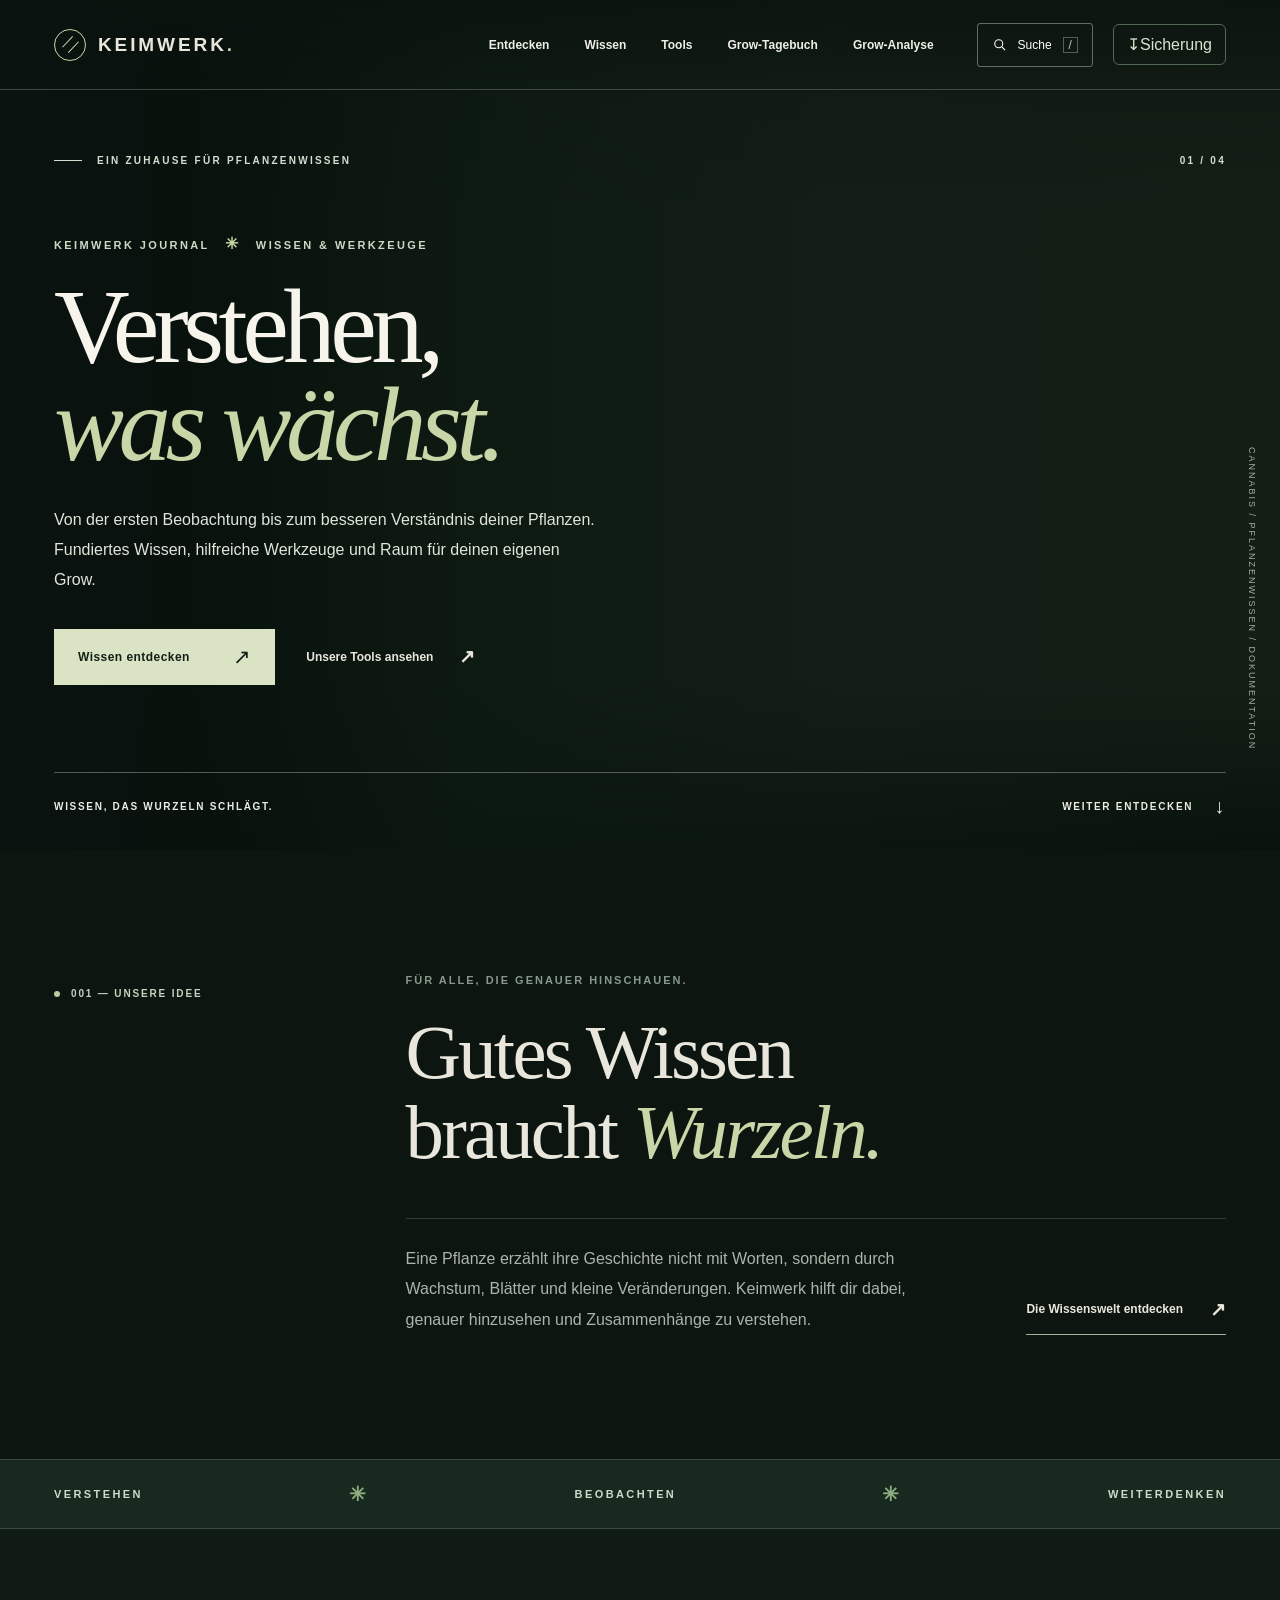
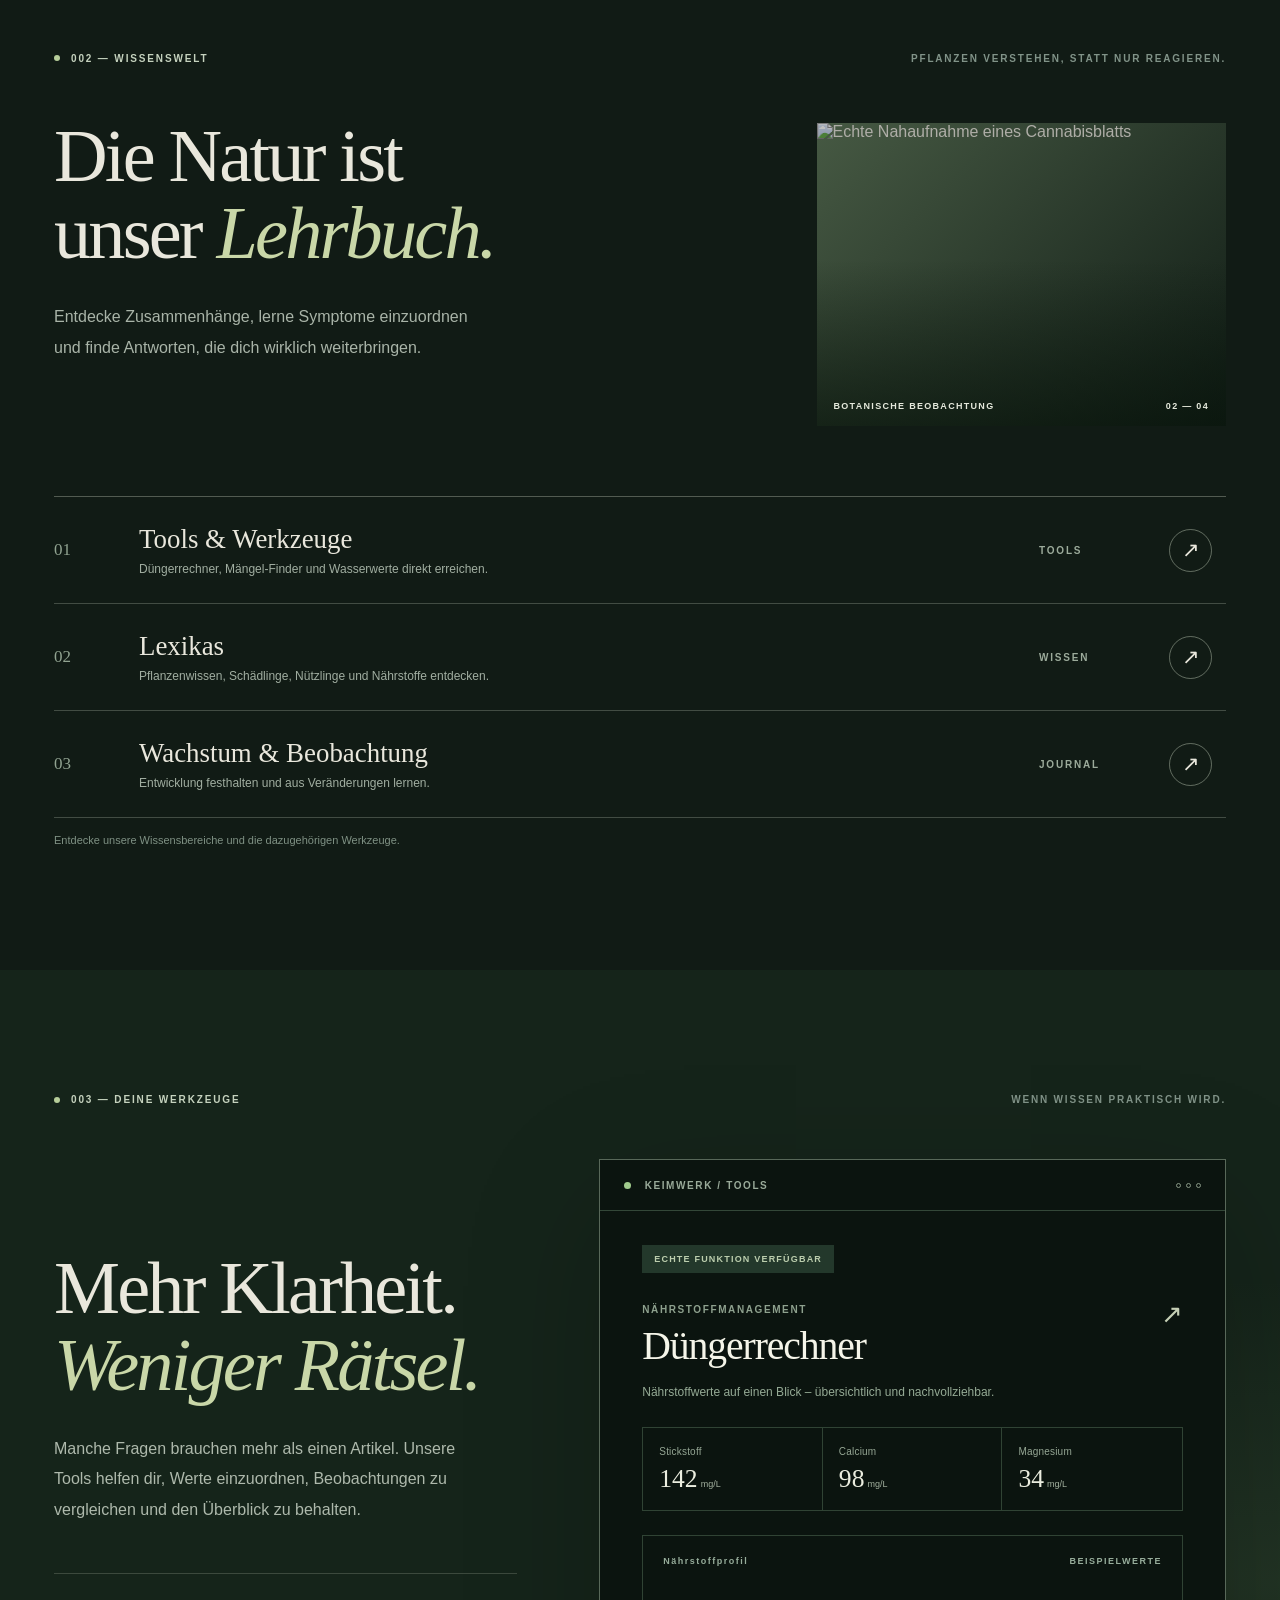
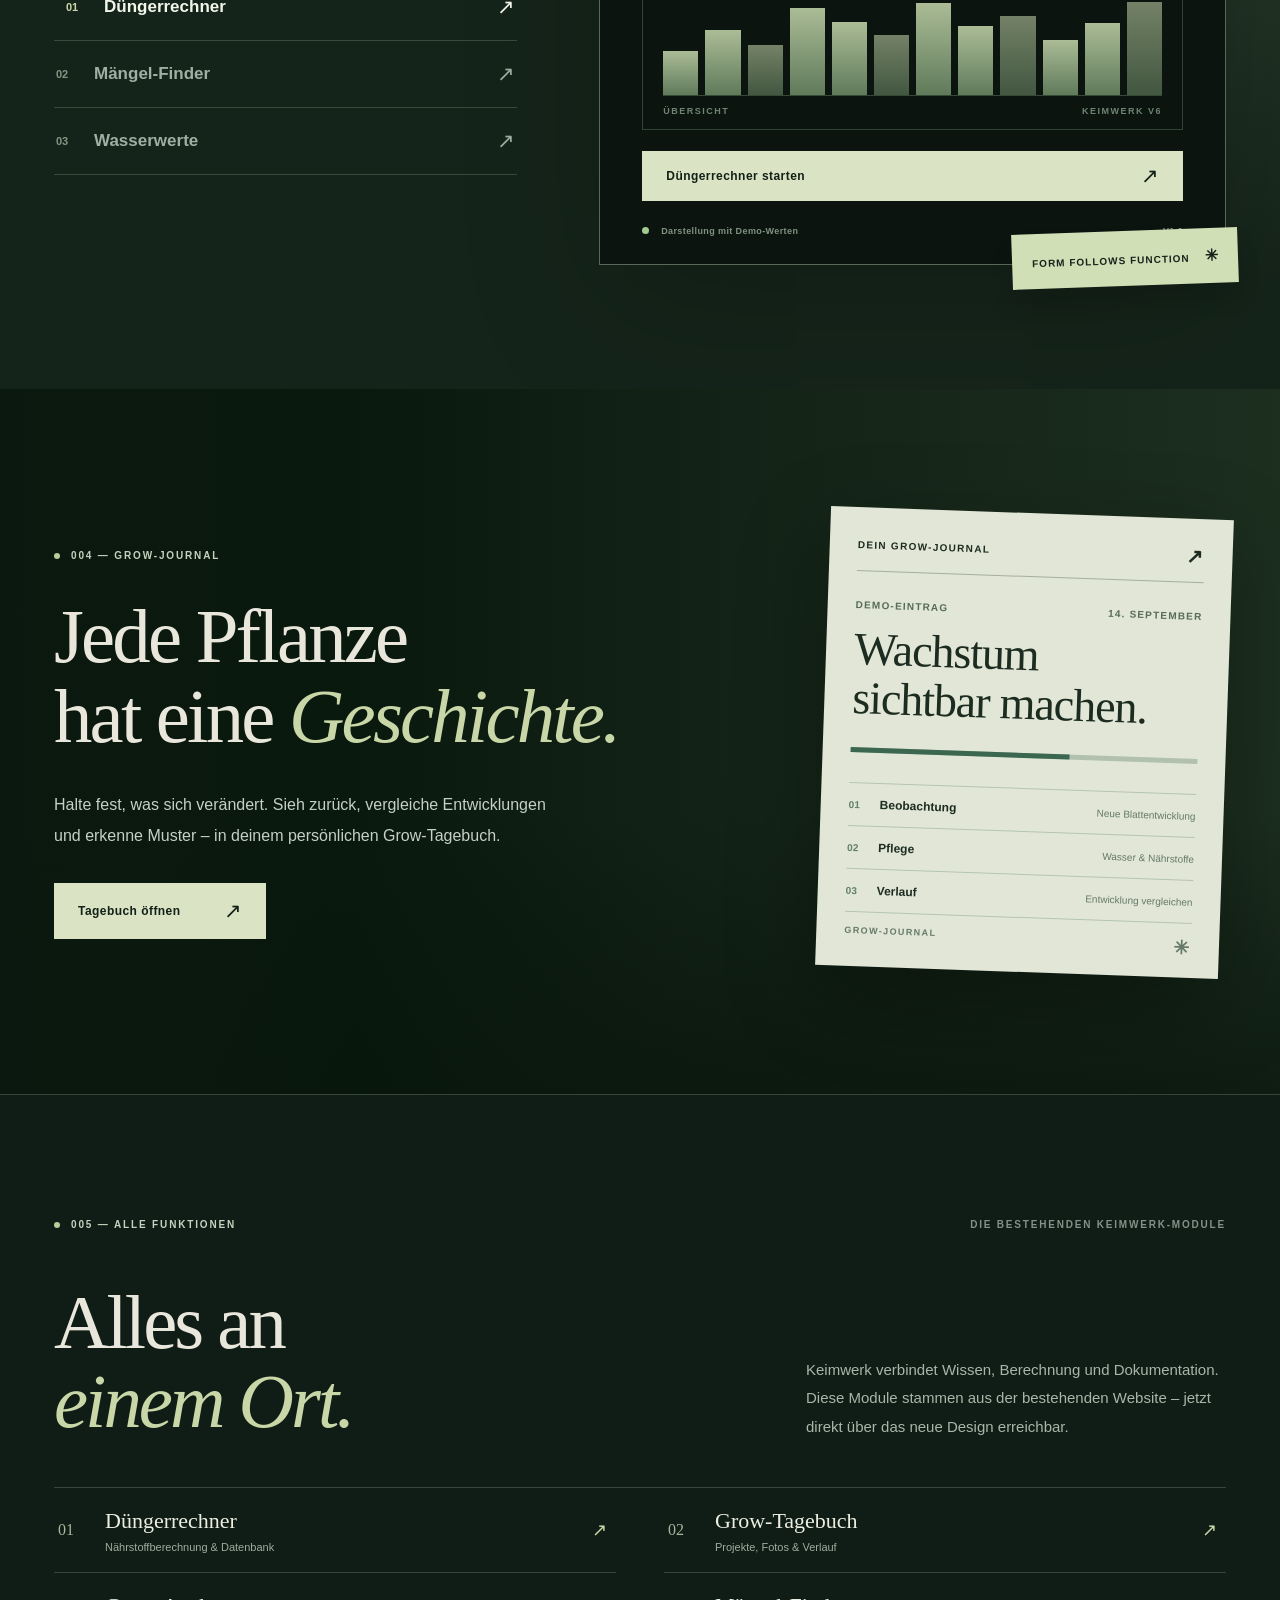
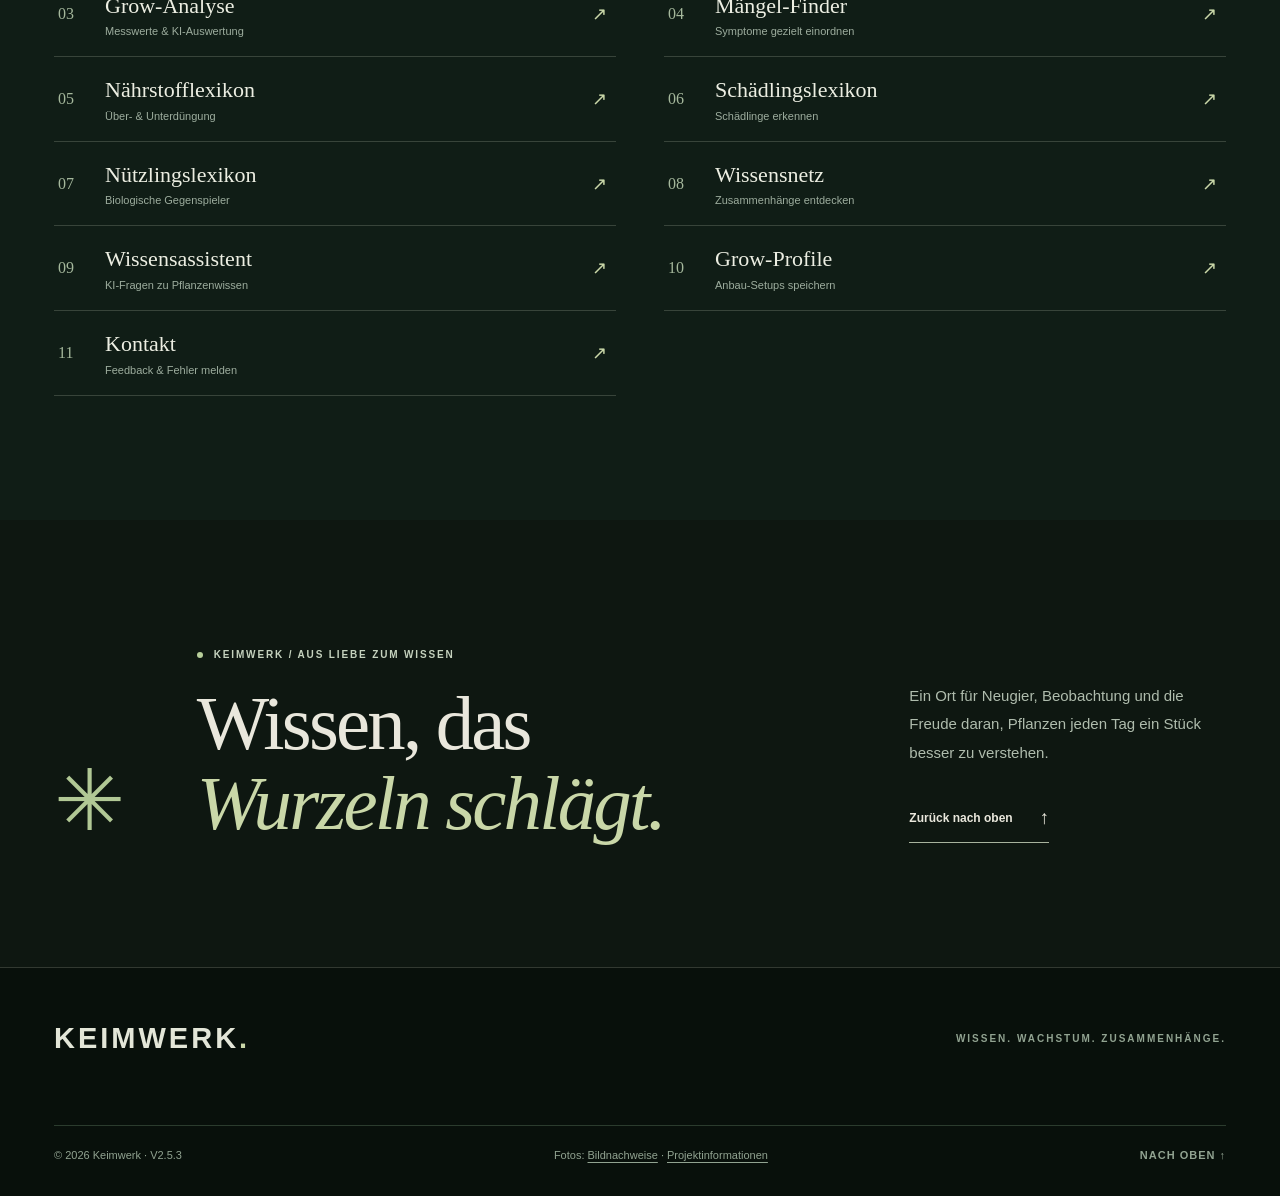
==== commit 73db8c58: "update" ====
--- a/index.html
+++ b/index.html
@@ -1,1547 +1,182 @@
-<!DOCTYPE html>
-
+<!doctype html>
 <html lang="de">
 <head>
-<meta charset="utf-8"/>
-<meta content="width=device-width, initial-scale=1" name="viewport"/>
-<title>Keimwerk – Pflanzenwissen</title>
-<style>
-:root{--bg:#1e2a21;--panel:#29382d;--line:#435246;--muted:#c8d0c5;--sage:#a8b9a0}
-*{box-sizing:border-box}body{margin:0;background:var(--bg);color:#f0f1eb;font:14px/1.7 Arial,Helvetica,sans-serif}
-button,select{font:inherit;cursor:pointer}button{font-size:inherit}
-header{min-height:81px;padding:15px 6%;display:flex;align-items:center;justify-content:space-between;border-bottom:1px solid var(--line);gap:16px}
-.brand{display:flex;align-items:center;gap:12px}.brand-logo-image{display:block;width:clamp(88px,9vw,118px);height:clamp(92px,9.5vw,124px);object-fit:contain;object-position:center;flex-shrink:0;border-radius:5px;overflow:visible}.brand-name{font: bold 23px/1.2 Georgia,serif;letter-spacing:2px}.tagline{font:11px Georgia,serif;color:#c3cfbd}
-nav{display:flex;gap:8px}nav button{background:transparent;border:1px solid transparent;color:#e4e8df;border-radius:7px;padding:10px 13px;font-size:12px;white-space:nowrap}nav button.active{border-color:#455748;background:#2b392e}
-.diary-brand-button{background:transparent;border:1px solid #455748;color:#e4e8df;border-radius:7px;padding:9px 11px;font-size:12px;white-space:nowrap;cursor:pointer;flex-shrink:0}.diary-brand-button:hover{background:#2b392e}
-.page{max-width:1120px;padding:40px 6% 36px;margin:0 auto}.hero{display:grid;grid-template-columns:1.08fr .92fr;gap:clamp(28px,6vw,65px);align-items:start;padding:4px 0 52px}
-.eyebrow,.section-label{font-size:12px;letter-spacing:1.8px;color:#c1d0b8;font-weight:bold}h1{font-size:clamp(38px,4.3vw,49px);line-height:1.05;letter-spacing:-1.5px;margin:20px 0 24px;font-weight:750}h1 span{color:var(--sage)}p{color:#e0e5dc;line-height:1.8;margin:8px 0;font-size:14px}.hero-copy{max-width:490px}
-.primary{background:#b0c2a6;color:#1c2a20;border:0;border-radius:5px;padding:15px 18px;font-weight:bold;font-size:12px;margin-top:14px}
-.hero-actions{display:flex;align-items:center;gap:10px;flex-wrap:wrap}.hero-actions .primary{margin-top:14px}.hero-calculator{background:transparent;color:#dce6d5;border:1px solid #5f715a;border-radius:5px;padding:14px 18px;font-weight:bold;font-size:12px;margin-top:14px}
-.plant-panel{height:327px;border:1px solid #506351;border-radius:16px;background:linear-gradient(145deg,#314637,#2a3a2e);padding:16px 20px;display:flex;flex-direction:column;justify-content:flex-end}
-.plant-art{height:220px;display:flex;align-items:center;justify-content:center}.plant-art svg{width:165px;height:198px;max-width:100%}.plant-art .hero-logo-image{display:block;width:min(250px,100%);height:220px;object-fit:contain;max-width:100%;border-radius:6px}.plant-caption{border-top:1px solid #526350;padding-top:14px;font-size:14px;font-weight:bold;text-align:center}
-.section{border-top:1px solid var(--line);padding:27px 0 36px}.section-head{display:grid;grid-template-columns:.8fr 1.2fr;gap:28px;align-items:start;margin-bottom:28px}h2{font-size:25px;line-height:1.35;font-weight:500;letter-spacing:-.5px;margin:8px 0}.section-head p{margin:0}
-.chooser{border:1px solid #47594a;border-radius:11px;padding:18px 19px 20px}label{display:block;font-size:13px;font-weight:bold;margin:0 0 10px}select{width:100%;height:62px;border:1px solid #64735c;border-radius:7px;background:#1e2a21;color:#e7ebe3;padding:0 15px;font-size:15px}
-.lex-card{margin-top:13px;background:#29382d;border:1px solid #465749;border-radius:8px;padding:15px;display:grid;grid-template-columns:25px 1fr;gap:12px}.lex-icon{width:24px;height:24px;border-radius:5px;background:#3a4b3c;display:grid;place-items:center;color:#bdcdb4}.lex-title{font-size:13px;font-weight:bold}.lex-card p{font-size:11px;line-height:1.7;margin:4px 0 8px;color:#d4dcd1}.pill{display:inline-block;border:1px solid #5f715a;border-radius:4px;padding:2px 6px;font-size:9px;color:#dce6d5;margin-bottom:3px}.lex-card .primary{display:block;padding:11px 13px;margin-top:8px}
-.intro-grid{display:grid;grid-template-columns:.8fr 1.2fr;gap:28px;align-items:start}.features{display:grid;grid-template-columns:repeat(3,minmax(0,1fr));gap:11px;margin-top:24px}.feature{background:#29382d;border:1px solid #455648;border-radius:9px;padding:16px}.feature-symbol{color:#cad9c2;font-size:14px;height:25px}.feature h3{font-size:13px;font-weight:500;margin:7px 0}.feature p{font-size:12px;line-height:1.7;margin:7px 0 0}
-.contact-panel{max-width:760px;background:var(--panel);border:1px solid var(--line);border-radius:12px;padding:clamp(18px,3vw,30px)}.contact-form{display:grid;gap:16px}.contact-form label{display:block;margin:0 0 6px;font-size:13px;color:#e4e8df}.contact-form input,.contact-form select,.contact-form textarea{display:block;width:100%;min-height:44px;padding:10px 12px;border:1px solid #64735c;border-radius:7px;background:#17231b;color:#f0f1eb;font:inherit}.contact-form textarea{min-height:150px;resize:vertical}.contact-form .form-help{font-size:12px;color:var(--muted);margin:0}.contact-form .form-submit{justify-self:start;background:#b0c2a6;color:#1c2a20;border:0;border-radius:6px;padding:12px 18px;font-weight:bold}.contact-form input:focus-visible,.contact-form select:focus-visible,.contact-form textarea:focus-visible{outline:2px solid var(--sage);outline-offset:2px}
-footer{text-align:center;border-top:1px solid var(--line);background:#29372c;font:13px Georgia,serif;color:#cbd7c3;padding:20px 12px}.back{background:transparent;border:0;color:#b7c8af;padding:5px 0 14px;font-size:13px}
-/* Der Zurueck-zur-Startseite-Button bleibt beim Scrollen im sichtbaren Bereich. */
-.back{position:sticky;top:10px;z-index:30;display:inline-block;vertical-align:top;padding:8px 12px;margin:0 0 12px;background:rgba(41,56,45,.97);border:1px solid #435246;border-radius:8px;box-shadow:0 4px 12px rgba(0,0,0,.18);color:#b7c8af;font-size:13px;line-height:1.4;white-space:nowrap;cursor:pointer}.back:hover{background:#304034;border-color:#627563}/* Nährstofflexikon: Navigationsbuttons oben links, wie beim Düngerechner. */
-#nutrients #nutrients-back,
-#nutrients #nutrients-to-calculator{position:fixed;top:10px;left:10px;z-index:1000;display:block;width:max-content;max-width:calc(100vw - 20px);box-sizing:border-box;vertical-align:top;margin:0;background:rgba(41,56,45,.98);border:1px solid #435246;border-radius:8px;box-shadow:0 4px 12px rgba(0,0,0,.22);color:#b7c8af;padding:8px 12px;font-size:13px;line-height:1.4;white-space:nowrap;cursor:pointer}
-#nutrients #nutrients-to-calculator{top:54px;left:10px}
-#nutrients #nutrients-back:hover,#nutrients #nutrients-to-calculator:hover{background:#304034;border-color:#627563}
-#nutrients{padding-top:105px}
-@media(max-width:650px){#nutrients #nutrients-back,#nutrients #nutrients-to-calculator{left:8px;font-size:12px;padding:7px 9px}#nutrients #nutrients-to-calculator{top:46px}#nutrients{padding-top:92px}}.subhead{padding:10px 0 24px}.subhead h1{font-size:clamp(31px,4vw,47px);margin:12px 0}.pest-grid{display:grid;grid-template-columns:repeat(2,minmax(0,1fr));gap:14px}.pest{background:#26352a;border:1px solid #435346;border-radius:9px;padding:17px;min-width:0}.pest h3{font-size:17px;line-height:1.4;margin:0 0 3px}.latin{font-style:italic;color:#b9c9b1;font-size:12px;margin-bottom:11px}.pest p{font-size:12px;line-height:1.75;margin:8px 0;color:#d8dfd4}.pest strong{color:#f0f2ea}.tip{border-left:2px solid #99ae8e;padding-left:11px;margin-top:10px!important}
-.about-copy p{font-size:20px;line-height:1.9;margin:8px 0}.belief{background:#29382d;border-left:4px solid #adbea4;padding:22px 24px;margin:30px 0}.belief strong{font-size:19px}.belief p{font-size:20px;line-height:1.7;margin:4px 0 0}.about-block{padding:13px 0}.about-block h2{font-size:27px;margin-bottom:8px}.about-block p{font-size:19px;line-height:1.8}[hidden]{display:none!important}
-@media(max-width:650px){header{padding:13px 5%;min-height:70px;gap:8px;flex-wrap:wrap}.brand{gap:7px}.brand-logo-image{width:min(88px,25vw);height:92px;object-fit:contain;object-position:center}.brand-name{font-size:15px;letter-spacing:1.4px}.tagline{font-size:9px}nav{width:100%;justify-content:flex-end;gap:1px}nav button{font-size:10px;padding:8px 6px}.page{padding:28px 6%}.hero{grid-template-columns:1fr;gap:25px;padding-bottom:34px}h1{font-size:44px;margin:16px 0}.plant-panel{height:280px}.plant-art{height:180px}.section-head,.intro-grid{grid-template-columns:1fr;gap:12px}.features{gap:7px}.feature{padding:11px}.feature h3{font-size:11px}.feature p{font-size:10px}.pest-grid{grid-template-columns:1fr}.about-copy p,.about-block p{font-size:16px}.belief p{font-size:16px}}
-
-/* Bildergalerien nur im Schädlingslexikon; Startseite und Über-Seite bleiben unverändert. */
-#pests .pest-images{display:grid;grid-template-columns:repeat(3,minmax(0,1fr));gap:9px;margin:15px 0 14px}
-#pests .pest-images figure{min-width:0;margin:0;border:1px solid #435346;border-radius:7px;overflow:hidden;background:#1e2a21}
-#pests .pest-images img{display:block;width:100%;aspect-ratio:280/176;object-fit:cover}
-#pests .pest-images figcaption{padding:7px 5px 8px;text-align:center;font-size:10px;line-height:1.4;color:#d6dfd0;min-height:38px;display:flex;align-items:center;justify-content:center}
-@media(max-width:650px){#pests .pest-images{gap:5px}#pests .pest-images figcaption{font-size:9px;padding:5px 3px;min-height:42px}}
+  <meta charset="utf-8">
+  <meta name="viewport" content="width=device-width, initial-scale=1">
+  <meta name="theme-color" content="#0d1511">
+  <meta name="description" content="Keimwerk – Wissen, das Wurzeln schlägt. Pflanzenwissen, Düngerrechner, Lexika und Werkzeuge für deinen Garten.">
+  <title>Keimwerk – Wissen, das Wurzeln schlägt.</title>
+  <link rel="stylesheet" href="css/style.css?v=6">
+  <script src="js/script.js?v=6" defer></script>
+  <link rel="stylesheet" href="css/keimwerk-v24.css?v=24">
+  <script src="js/keimwerk-v24.js?v=24" defer></script>
+</head>
+<body>
+  <a class="skip-link" href="#inhalt">Zum Inhalt springen</a>
 
 
-/* Marienkäfer und Schwebfliegen: Originalbilder mit eingebautem Rahmen auf dieselbe Bildbreite wie die übrigen Nützlinge setzen. */
-#beneficials article:nth-of-type(10) .pest-images figure,
-#beneficials article:nth-of-type(11) .pest-images figure{width:332px;max-width:100%;margin:0 auto;box-sizing:border-box}
-#beneficials article:nth-of-type(10) .pest-images img,
-#beneficials article:nth-of-type(11) .pest-images img{display:block;box-sizing:border-box;width:100%;max-width:100%;height:auto;margin:0 auto;padding:0;border:0;border-radius:0;background:transparent}
+  <header class="site-header" id="oben">
+    <div class="header-inner container-wide">
+      <a class="brand" href="#oben" aria-label="Keimwerk – zur Startseite">
+        <span class="brand-symbol" aria-hidden="true"><span class="symbol-slice"></span></span>
+        <span class="brand-name">KEIMWERK<span class="brand-period">.</span></span>
+      </a>
+      <nav class="main-nav" id="main-nav" aria-label="Hauptnavigation">
+        <a href="#philosophie">Entdecken</a>
+        <a href="#wissen">Wissen</a>
+        <a href="bereiche.html?view=calculator">Tools</a>
+        <a href="bereiche.html?view=diary">Grow-Tagebuch</a>
+        <a href="bereiche.html?view=grow-analysis">Grow-Analyse</a>
+      </nav>
+      <button class="header-search" id="open-search" type="button" aria-label="Suche öffnen">
+        <svg viewBox="0 0 24 24" aria-hidden="true"><circle cx="10.8" cy="10.8" r="6.4"></circle><path d="m16 16 5 5"></path></svg>
+        <span>Suche</span><span class="search-key">/</span>
+      </button>
+      <button class="kw24-header-button" type="button" data-kw24-backup aria-label="Datensicherung öffnen"><span aria-hidden="true">↧</span><span class="kw24-backup-label"> Sicherung</span></button>
+      <button class="menu-toggle" id="menu-toggle" type="button" aria-controls="main-nav" aria-expanded="false" aria-label="Menü öffnen">
+        <span></span><span></span>
+      </button>
+    </div>
+  </header>
+
+  <main id="inhalt">
+    <section class="hero" aria-labelledby="hero-title">
+      <div class="hero-image" role="img" aria-label="Echte Fotografie von Cannabispflanzen im natürlichen Licht"></div>
+      <div class="hero-shade"></div>
+      <div class="hero-inner container-wide">
+        <div class="hero-meta"><span class="meta-line"></span> EIN ZUHAUSE FÜR PFLANZENWISSEN <span class="meta-index">01 / 04</span></div>
+        <div class="hero-copy">
+          <p class="hero-overline">KEIMWERK JOURNAL <span aria-hidden="true">✳</span> WISSEN &amp; WERKZEUGE</p>
+          <h1 id="hero-title">Verstehen,<br><em>was wächst.</em></h1>
+          <p class="hero-subtitle">Von der ersten Beobachtung bis zum besseren Verständnis deiner Pflanzen. Fundiertes Wissen, hilfreiche Werkzeuge und Raum für deinen eigenen Grow.</p>
+          <div class="hero-actions">
+            <a class="button button-light" href="#wissen">Wissen entdecken <span aria-hidden="true">↗</span></a>
+            <a class="text-link hero-secondary" href="#tools">Unsere Tools ansehen <span aria-hidden="true">↗</span></a>
+          </div>
+        </div>
+        <div class="hero-bottom"><span>WISSEN, DAS WURZELN SCHLÄGT.</span><a href="#philosophie">WEITER ENTDECKEN <span aria-hidden="true">↓</span></a></div>
+      </div>
+      <div class="hero-edge-text" aria-hidden="true">CANNABIS / PFLANZENWISSEN / DOKUMENTATION</div>
+    </section>
+
+    <section class="statement section-pad" id="philosophie" aria-labelledby="statement-title">
+      <div class="container-wide statement-layout">
+        <div class="section-tag"><span class="section-tag-dot"></span> 001 — UNSERE IDEE</div>
+        <div class="statement-content">
+          <p class="statement-kicker">FÜR ALLE, DIE GENAUER HINSCHAUEN.</p>
+          <h2 id="statement-title">Gutes Wissen<br>braucht <em>Wurzeln.</em></h2>
+          <div class="statement-bottom"><p>Eine Pflanze erzählt ihre Geschichte nicht mit Worten, sondern durch Wachstum, Blätter und kleine Veränderungen. Keimwerk hilft dir dabei, genauer hinzusehen und Zusammenhänge zu verstehen.</p><a class="underline-link" href="#wissen">Die Wissenswelt entdecken <span aria-hidden="true">↗</span></a></div>
+        </div>
+      </div>
+    </section>
+
+    <div class="interlude" aria-label="Themenbereiche">
+      <div class="container-wide interlude-inner"><span>VERSTEHEN</span><span class="interlude-mark" aria-hidden="true">✳</span><span>BEOBACHTEN</span><span class="interlude-mark" aria-hidden="true">✳</span><span>WEITERDENKEN</span></div>
+    </div>
+
+    <section class="knowledge section-pad" id="wissen" aria-labelledby="knowledge-title">
+      <div class="container-wide">
+        <div class="section-topline"><span class="section-tag"><span class="section-tag-dot"></span> 002 — WISSENSWELT</span><span class="section-topline-end">PFLANZEN VERSTEHEN, STATT NUR REAGIEREN.</span></div>
+        <div class="knowledge-heading">
+          <div><h2 id="knowledge-title">Die Natur ist<br>unser <em>Lehrbuch.</em></h2><p class="muted-intro">Entdecke Zusammenhänge, lerne Symptome einzuordnen und finde Antworten, die dich wirklich weiterbringen.</p></div>
+          <div class="knowledge-visual">
+            <img src="https://upload.wikimedia.org/wikipedia/commons/thumb/6/69/Marijuana_Cannabis_leaves.jpg/960px-Marijuana_Cannabis_leaves.jpg" alt="Echte Nahaufnahme eines Cannabisblatts" loading="lazy">
+            <span class="photo-label">BOTANISCHE BEOBACHTUNG <span>02 — 04</span></span>
+          </div>
+        </div>
+        <div class="knowledge-list" aria-label="Wissensbereiche">
+          <a class="knowledge-row" href="#tools" data-search="tools werkzeuge düngerrechner mängel-finder wasserwerte nährstoffe nährstofflexikon überdüngung unterdüngung ph ec calcium magnesium">
+            <span class="knowledge-no">01</span><span class="knowledge-row-main"><strong>Tools &amp; Werkzeuge</strong><small>Düngerrechner, Mängel-Finder und Wasserwerte direkt erreichen.</small></span><span class="knowledge-type">TOOLS</span><span class="circle-arrow" aria-hidden="true">↗</span>
+          </a>
+          <a class="knowledge-row" href="bereiche.html?view=pests" data-search="lexikas lexika wissen wissensbereich schädlinge spinnmilben thripse blattläuse trauermücken lexikon nützlinge">
+            <span class="knowledge-no">02</span><span class="knowledge-row-main"><strong>Lexikas</strong><small>Pflanzenwissen, Schädlinge, Nützlinge und Nährstoffe entdecken.</small></span><span class="knowledge-type">WISSEN</span><span class="circle-arrow" aria-hidden="true">↗</span>
+          </a>
+          <a class="knowledge-row" href="bereiche.html?view=diary" data-search="grow tagebuch pflanzenpflege dokumentation beobachten fotos analyse">
+            <span class="knowledge-no">03</span><span class="knowledge-row-main"><strong>Wachstum &amp; Beobachtung</strong><small>Entwicklung festhalten und aus Veränderungen lernen.</small></span><span class="knowledge-type">JOURNAL</span><span class="circle-arrow" aria-hidden="true">↗</span>
+          </a>
+        </div>
+        <p class="preview-hint">Entdecke unsere Wissensbereiche und die dazugehörigen Werkzeuge.</p>
+      </div>
+    </section>
+
+    <section class="tools section-pad" id="tools" aria-labelledby="tools-title">
+      <div class="container-wide">
+        <div class="section-topline"><span class="section-tag"><span class="section-tag-dot"></span> 003 — DEINE WERKZEUGE</span><span class="section-topline-end">WENN WISSEN PRAKTISCH WIRD.</span></div>
+        <div class="tools-grid">
+          <div class="tools-copy">
+            <h2 id="tools-title">Mehr Klarheit.<br><em>Weniger Rätsel.</em></h2>
+            <p>Manche Fragen brauchen mehr als einen Artikel. Unsere Tools helfen dir, Werte einzuordnen, Beobachtungen zu vergleichen und den Überblick zu behalten.</p>
+            <div class="tool-selector" role="tablist" aria-label="Werkzeuge auswählen">
+              <button class="tool-tab active" id="tab-fertilizer" type="button" role="tab" aria-selected="true" aria-controls="tool-panel" data-tool="fertilizer"><span class="tool-tab-num">01</span>Düngerrechner <span aria-hidden="true">↗</span></button>
+              <button class="tool-tab" id="tab-diagnosis" type="button" role="tab" aria-selected="false" aria-controls="tool-panel" data-tool="diagnosis"><span class="tool-tab-num">02</span>Mängel-Finder <span aria-hidden="true">↗</span></button>
+              <button class="tool-tab" id="tab-water" type="button" role="tab" aria-selected="false" aria-controls="tool-panel" data-tool="water"><span class="tool-tab-num">03</span>Wasserwerte <span aria-hidden="true">↗</span></button>
+            </div>
+          </div>
+          <div class="tool-preview" id="tool-panel" role="tabpanel" aria-labelledby="tab-fertilizer">
+            <div class="preview-top"><span><span class="status-dot"></span> KEIMWERK / TOOLS</span><span class="preview-window-controls" aria-hidden="true"><i></i><i></i><i></i></span></div>
+            <div class="preview-content">
+              <div class="preview-badge">ECHTE FUNKTION VERFÜGBAR</div>
+              <div class="preview-tool-header"><div><span class="preview-sup" id="preview-sup">NÄHRSTOFFMANAGEMENT</span><h3 id="preview-title">Düngerrechner</h3></div><span class="preview-icon" aria-hidden="true">↗</span></div>
+              <p class="preview-desc" id="preview-description">Nährstoffwerte auf einen Blick – übersichtlich und nachvollziehbar.</p>
+              <div class="demo-metrics" aria-label="Fiktive Beispieldaten">
+                <div><span id="demo-label-1">Stickstoff</span><strong id="demo-number-1">142<span>mg/L</span></strong></div>
+                <div><span id="demo-label-2">Calcium</span><strong id="demo-number-2">98<span>mg/L</span></strong></div>
+                <div><span id="demo-label-3">Magnesium</span><strong id="demo-number-3">34<span>mg/L</span></strong></div>
+              </div>
+              <div class="demo-chart"><div class="demo-chart-header"><span id="demo-chart-title">Nährstoffprofil</span><span>BEISPIELWERTE</span></div><div class="bars" aria-hidden="true"><i style="--v:42%"></i><i style="--v:62%"></i><i style="--v:48%"></i><i style="--v:83%"></i><i style="--v:70%"></i><i style="--v:58%"></i><i style="--v:88%"></i><i style="--v:66%"></i><i style="--v:76%"></i><i style="--v:53%"></i><i style="--v:69%"></i><i style="--v:89%"></i></div><div class="chart-footer"><span>ÜBERSICHT</span><span>KEIMWERK V6</span></div></div>
+              <a id="open-active-tool" class="button button-light tool-launch" href="bereiche.html?view=calculator">Düngerrechner starten <span aria-hidden="true">↗</span></a>
+              <div class="preview-bottom"><span><span class="live-circle"></span> Darstellung mit Demo-Werten</span><span>V1.0</span></div>
+            </div>
+            <span class="preview-sticker">FORM FOLLOWS FUNCTION <span aria-hidden="true">✳</span></span>
+          </div>
+        </div>
+      </div>
+    </section>
+
+    <section class="diary" id="tagebuch" aria-labelledby="diary-title">
+      <div class="diary-photo" role="img" aria-label="Cannabispflanze in natürlicher Umgebung"></div>
+      <div class="diary-vignette"></div>
+      <div class="container-wide diary-inner">
+        <div class="diary-copy"><div class="section-tag"><span class="section-tag-dot"></span> 004 — GROW-JOURNAL</div><h2 id="diary-title">Jede Pflanze<br>hat eine <em>Geschichte.</em></h2><p>Halte fest, was sich verändert. Sieh zurück, vergleiche Entwicklungen und erkenne Muster – in deinem persönlichen Grow-Tagebuch.</p><a class="button button-light" href="bereiche.html?view=diary">Tagebuch öffnen <span aria-hidden="true">↗</span></a></div>
+        <div class="journal-window" id="journal-preview">
+          <div class="journal-head"><span>DEIN GROW-JOURNAL</span><span class="journal-head-icon">↗</span></div>
+          <div class="journal-date">DEMO-EINTRAG <span>14. SEPTEMBER</span></div>
+          <h3>Wachstum<br>sichtbar machen.</h3>
+          <div class="journal-progress" aria-hidden="true"><span></span></div>
+          <div class="journal-items"><div><span>01</span><strong>Beobachtung</strong><span>Neue Blattentwicklung</span></div><div><span>02</span><strong>Pflege</strong><span>Wasser &amp; Nährstoffe</span></div><div><span>03</span><strong>Verlauf</strong><span>Entwicklung vergleichen</span></div></div>
+          <div class="journal-foot">GROW-JOURNAL <span>✳</span></div>
+        </div>
+      </div>
+    </section>
 
 
-/* Neues Ueber- und Unterduengungslexikon: separat gestylt, bestehende Bereiche bleiben unberuehrt. */
-#nutrients .nutrient-guidance{display:grid;grid-template-columns:repeat(3,minmax(0,1fr));gap:12px;margin:4px 0 14px}
-#nutrients .guidance-card{background:#29382d;border:1px solid #435346;border-radius:10px;padding:16px}
-#nutrients .guidance-card h3{font-size:14px;line-height:1.45;color:#d3dfc9;margin:0 0 7px}
-#nutrients .guidance-card p{font-size:12px;line-height:1.7;margin:0}
-#nutrients .nutrient-warning{border:1px solid #a58e42;background:#3c3b27;color:#edf0e7;padding:13px 15px;border-radius:7px;margin:0 0 18px;font-size:12px;line-height:1.75}
-#nutrients .nutrient-grid{display:grid;grid-template-columns:repeat(2,minmax(0,1fr));gap:14px}
-#nutrients .nutrient-card{background:#26352a;border:1px solid #435346;border-radius:9px;padding:17px;min-width:0}
-#nutrients .nutrient-card h3{font-size:18px;line-height:1.4;margin:0 0 3px}
-#nutrients .nutrient-card h3 span{color:#d4decf;font-size:15px;font-weight:normal}
-#nutrients .nutrient-card .latin{margin-bottom:8px}
-#nutrients .nutrient-intro{font-size:12px;line-height:1.7;margin:6px 0 11px;color:#dce3d8}
-#nutrients .nutrient-images{display:grid;grid-template-columns:repeat(2,minmax(0,1fr));gap:8px;margin:10px 0 13px}
-#nutrients .nutrient-images figure{min-width:0;margin:0;border:1px solid #435346;border-radius:7px;overflow:hidden;background:#1e2a21}
-#nutrients .nutrient-images img{display:block;width:100%;aspect-ratio:357/260;object-fit:cover}
-#nutrients .nutrient-images figcaption{padding:6px 5px;text-align:center;font-size:10px;line-height:1.4;color:#d6dfd0}
-#nutrients .nutrient-detail{padding:10px 0 1px;border-top:1px solid #394a3d;margin-top:7px}
-#nutrients .nutrient-detail strong{font-size:12px;color:#d3dfc9}
-#nutrients .nutrient-detail p{font-size:12px;line-height:1.7;margin:4px 0 3px}
-#nutrients .nutrient-tip{border-left:2px solid #99ae8e;padding-left:10px}
-#nutrients .nutrient-no-image{font-size:11px;color:#c7d2c1;border:1px dashed #526451;border-radius:7px;padding:14px;margin:10px 0 13px}
-#nutrients .nutrient-source{font-size:11px;color:#c5d0c0;line-height:1.7;padding:18px 2px 3px}
-@media(max-width:650px){#nutrients .nutrient-guidance{grid-template-columns:1fr;gap:8px}#nutrients .nutrient-grid{grid-template-columns:1fr}#nutrients .nutrient-card{padding:14px}#nutrients .nutrient-images{gap:6px}#nutrients .nutrient-images figcaption{font-size:9px}}
+<section class="module-directory section-pad" id="alle-funktionen" aria-labelledby="directory-title">
+ <div class="container-wide">
+  <div class="section-topline"><span class="section-tag"><span class="section-tag-dot"></span> 005 — ALLE FUNKTIONEN</span><span class="section-topline-end">DIE BESTEHENDEN KEIMWERK-MODULE</span></div>
+  <div class="directory-top"><h2 id="directory-title">Alles an<br><em>einem Ort.</em></h2><p>Keimwerk verbindet Wissen, Berechnung und Dokumentation. Diese Module stammen aus der bestehenden Website – jetzt direkt über das neue Design erreichbar.</p></div>
+  <div class="module-links">
+   <a href="bereiche.html?view=calculator"><span>01</span><strong>Düngerrechner</strong><small>Nährstoffberechnung &amp; Datenbank</small><b>↗</b></a>
+   <a href="bereiche.html?view=diary"><span>02</span><strong>Grow-Tagebuch</strong><small>Projekte, Fotos &amp; Verlauf</small><b>↗</b></a>
+   <a href="bereiche.html?view=grow-analysis"><span>03</span><strong>Grow-Analyse</strong><small>Messwerte &amp; KI-Auswertung</small><b>↗</b></a>
+   <a href="bereiche.html?view=cannabis-finder"><span>04</span><strong>Mängel-Finder</strong><small>Symptome gezielt einordnen</small><b>↗</b></a>
+   <a href="bereiche.html?view=nutrients"><span>05</span><strong>Nährstofflexikon</strong><small>Über- &amp; Unterdüngung</small><b>↗</b></a>
+   <a href="bereiche.html?view=pests"><span>06</span><strong>Schädlingslexikon</strong><small>Schädlinge erkennen</small><b>↗</b></a>
+   <a href="bereiche.html?view=beneficials"><span>07</span><strong>Nützlingslexikon</strong><small>Biologische Gegenspieler</small><b>↗</b></a>
+   <a href="bereiche.html?view=knowledge-network"><span>08</span><strong>Wissensnetz</strong><small>Zusammenhänge entdecken</small><b>↗</b></a>
+   <a href="bereiche.html?view=knowledge-assistant"><span>09</span><strong>Wissensassistent</strong><small>KI-Fragen zu Pflanzenwissen</small><b>↗</b></a>
+   <a href="bereiche.html?view=profiles"><span>10</span><strong>Grow-Profile</strong><small>Anbau-Setups speichern</small><b>↗</b></a>
+   <a href="bereiche.html?view=contact"><span>11</span><strong>Kontakt</strong><small>Feedback &amp; Fehler melden</small><b>↗</b></a>
+  </div>
+ </div>
+</section>
+
+    <section class="outro section-pad" aria-labelledby="outro-title">
+      <div class="container-wide outro-grid"><div class="outro-mark">✳</div><div><div class="section-tag"><span class="section-tag-dot"></span> KEIMWERK / AUS LIEBE ZUM WISSEN</div><h2 id="outro-title">Wissen, das<br><em>Wurzeln schlägt.</em></h2></div><div class="outro-end"><p>Ein Ort für Neugier, Beobachtung und die Freude daran, Pflanzen jeden Tag ein Stück besser zu verstehen.</p><a class="underline-link" href="#oben">Zurück nach oben <span aria-hidden="true">↑</span></a></div></div>
+    </section>
+  </main>
+
+  <footer class="footer"><div class="container-wide footer-top"><span class="footer-brand">KEIMWERK<span>.</span></span><span>WISSEN. WACHSTUM. ZUSAMMENHÄNGE.</span></div><div class="container-wide footer-bottom"><span>© 2026 Keimwerk · V2.5.3</span><span>Fotos: <a href="BILDQUELLEN.txt" target="_blank" rel="noopener">Bildnachweise</a> · <a href="README.txt" target="_blank" rel="noopener">Projektinformationen</a></span><a href="#oben">NACH OBEN ↑</a></div></footer>
 
 
-#nutrients .nutrient-extra{margin-top:34px;padding-top:25px;border-top:1px solid #435346}
-#nutrients .nutrient-extra-heading{margin:25px 0 13px}
-#nutrients .nutrient-extra-heading:first-child{margin-top:0}
-#nutrients .nutrient-extra-heading h2{font-size:21px;line-height:1.35;margin:0 0 7px;color:#f0eee4}
-#nutrients .nutrient-extra-heading p{font-size:13px;line-height:1.75;color:#d3ddd0;margin:0;max-width:850px}
-#nutrients .nutrient-extra-grid{display:grid;gap:12px;margin:13px 0 18px}
-#nutrients .nutrient-extra-grid.two{grid-template-columns:repeat(2,minmax(0,1fr))}
-#nutrients .nutrient-extra-grid.three{grid-template-columns:repeat(3,minmax(0,1fr))}
-#nutrients .nutrient-info-card{min-width:0;background:#22362a;border:1px solid #405344;border-radius:12px;padding:17px 18px;color:#e8e9df}
-#nutrients .nutrient-info-card.warning{border-color:#8d8549}
-#nutrients .nutrient-info-card h3{font-size:15px;margin:0 0 9px;color:#d9c36e;line-height:1.45}
-#nutrients .nutrient-info-card p,#nutrients .nutrient-info-card li{font-size:12px;line-height:1.75}
-#nutrients .nutrient-info-card p{margin:7px 0}
-#nutrients .nutrient-info-card ul,#nutrients .nutrient-info-card ol{margin:8px 0 2px;padding-left:19px}
-#nutrients .nutrient-callout{border-left:2px solid #a5b99a;padding:8px 0 8px 11px;margin-top:13px!important;color:#f0e7c4}
-#nutrients .nutrient-table-wrap{overflow-x:auto;margin:12px 0 18px;border:1px solid #435346;border-radius:9px}
-#nutrients .nutrient-table{width:100%;border-collapse:collapse;min-width:650px;background:#22362a}
-#nutrients .nutrient-table th,#nutrients .nutrient-table td{padding:11px 12px;text-align:left;vertical-align:top;border-bottom:1px solid #435346;font-size:12px;line-height:1.6}
-#nutrients .nutrient-table th{background:#294638;color:#e1ce78;font-weight:700}
-#nutrients .nutrient-table tr:last-child td{border-bottom:0}
-#nutrients .nutrient-steps{counter-reset:steps;list-style:none;padding:0;margin:12px 0 18px;display:grid;grid-template-columns:repeat(2,minmax(0,1fr));gap:8px}
-#nutrients .nutrient-steps li{counter-increment:steps;background:#22362a;border:1px solid #405344;border-radius:9px;padding:12px 13px 12px 42px;position:relative;font-size:12px;line-height:1.65}
-#nutrients .nutrient-steps li:before{content:counter(steps);position:absolute;left:12px;top:12px;color:#e1ce78;font-weight:700}
-#nutrients .nutrient-source-expanded{border-top:1px solid #435346;margin-top:24px}
-@media(max-width:700px){#nutrients .nutrient-extra-grid.two,#nutrients .nutrient-extra-grid.three,#nutrients .nutrient-steps{grid-template-columns:1fr}#nutrients .nutrient-extra-heading h2{font-size:19px}#nutrients .nutrient-info-card{padding:14px}}
-
-/* Inhaltsverzeichnis für das Nährstofflexikon – Ergänzung, übriges Design unverändert */
-#nutrients .nutrient-toc{margin:22px 0 28px;padding:20px;border:1px solid var(--line);border-radius:12px;background:rgba(41,56,45,.72)}
-#nutrients .nutrient-toc-title{margin:0 0 5px;font-size:18px;line-height:1.35}
-#nutrients .nutrient-toc-intro{margin:0 0 14px;color:var(--muted);font-size:13px}
-#nutrients .nutrient-toc-links{display:grid;grid-template-columns:repeat(auto-fit,minmax(185px,1fr));gap:8px}
-#nutrients .nutrient-toc-links a{display:block;padding:9px 11px;border:1px solid #435246;border-radius:7px;background:#202f24;color:#edf0e9;text-decoration:none;font-size:13px;line-height:1.4;transition:background .15s,border-color .15s}
-#nutrients .nutrient-toc-links a:hover,#nutrients .nutrient-toc-links a:focus{background:#344737;border-color:#a8b9a0;outline:none}
-#nutrients [id^="nutrient-jump-"]{scroll-margin-top:22px}
-#nutrients [id^="nutrient-profile-"]{scroll-margin-top:22px}
-
-
-/* Düngerrechner-Integration: nur Layout der neuen Rechneransicht und ergänzte Navigation. */
-#calculator.page{max-width:none;width:100%;padding:22px clamp(10px,2vw,28px) 24px}
-#calculator .subhead{max-width:1320px;margin:0 auto;padding:6px 0 16px}
-#calculator .subhead h1{margin:8px 0;font-size:clamp(29px,3vw,40px)}
-#calculator .subhead p{margin:8px 0 0;font-size:13px}
-#calculator .calculator-frame-shell{width:100%;max-width:1480px;margin:0 auto;min-width:0}
-#calculator-frame{display:block;width:100%;min-width:0;height:1100px;border:0;border-radius:12px;background:#1e2a21;overflow:hidden}
-@media(max-width:650px){header{flex-wrap:wrap}header nav{width:100%;justify-content:flex-end;flex-wrap:wrap}header nav button{font-size:10px;padding:8px 7px}#calculator.page{padding:16px 5% 22px}}
-
-
-
-
-.welcome-development-note{margin:18px 0 4px;padding:13px 15px;border:1px solid #586b58;border-left:3px solid #a8b9a0;border-radius:9px;background:rgba(168,185,160,.09);color:#dce5d7;font-size:.92rem;line-height:1.55}
-.welcome-development-note strong{display:block;margin-bottom:4px;color:#f1f4ed}
-.welcome-contact-link{display:inline;border:0;padding:0;background:none;color:#c5d8b8;text-decoration:underline;text-underline-offset:3px;cursor:pointer;font:inherit}
-
-/* Willkommensfenster beim Aufruf der Website */
-.welcome-overlay{position:fixed;inset:0;z-index:5000;display:flex;align-items:center;justify-content:center;padding:20px;background:rgba(8,15,10,.78);backdrop-filter:blur(5px)}
-.welcome-overlay[hidden]{display:none!important}
-.welcome-dialog{position:relative;width:min(100%,540px);padding:clamp(24px,5vw,42px);background:#29382d;border:1px solid #526653;border-radius:18px;box-shadow:0 24px 80px rgba(0,0,0,.4);text-align:left}
-.welcome-kicker{color:#b8c9ae;font-size:11px;letter-spacing:2px;font-weight:bold;text-transform:uppercase}
-.welcome-dialog h2{font-size:clamp(27px,5vw,38px);line-height:1.15;margin:12px 0 14px;color:#f0f1eb}
-.welcome-dialog p{font-size:15px;margin:0 0 12px}
-.welcome-actions{display:flex;gap:10px;flex-wrap:wrap;justify-content:center;align-items:center;margin-top:24px}
-.welcome-actions button{border-radius:7px;padding:12px 17px;font-weight:bold}
-.welcome-enter{background:#b0c2a6;color:#1c2a20;border:0}
-.welcome-close{background:transparent;color:#e0e5dc;border:1px solid #60715e}
-.welcome-close-x{position:absolute;right:13px;top:13px;z-index:2;background:transparent;border:0;color:#e0e5dc;font-size:24px;line-height:1;padding:5px;cursor:pointer;pointer-events:auto}
-@media(max-width:480px){.welcome-dialog{padding:26px 20px}.welcome-actions button{width:100%}}
-
-/* Cannabis-Mängel-Finder – in die bestehende Keimwerk-Seite integriert */
-.cf-warning{background:#3b3425;border:1px solid #74613a;border-radius:9px;padding:13px 15px;margin:10px 0 18px;color:#f4e5bd;font-size:13px}
-.cf-grid{display:grid;grid-template-columns:minmax(0,1fr) 280px;gap:16px;align-items:start}
-.cf-panel{background:#29382d;border:1px solid #435246;border-radius:10px;padding:19px;margin-bottom:16px;min-width:0}
-.cf-panel h2{font-size:20px;margin:0 0 8px}.cf-panel h3{font-size:15px;margin:18px 0 5px}.cf-panel p,.cf-panel li{font-size:13px;color:#d8dfd4;line-height:1.7}
-.cf-checks{display:grid;grid-template-columns:repeat(2,minmax(0,1fr));gap:8px;margin:12px 0 23px}
-.cf-checks label{display:flex;align-items:flex-start;gap:9px;border:1px solid #435246;border-radius:7px;padding:10px;background:#233127;font-weight:normal;font-size:12px;line-height:1.5;margin:0;cursor:pointer}
-.cf-checks input{accent-color:#a8b9a0;margin-top:3px;flex-shrink:0}
-.cf-checks label:has(input:checked){background:#344638;border-color:#91a58a}
-.cf-field{margin:13px 0}.cf-field label{margin-bottom:6px}.cf-field select,.cf-field input,.cf-field textarea{width:100%;border:1px solid #64735c;border-radius:7px;background:#1e2a21;color:#f0f1eb;padding:11px;font:inherit;font-size:13px}.cf-field select{height:auto;min-height:44px}.cf-field textarea{resize:vertical}
-.cf-actions{display:flex;gap:9px;flex-wrap:wrap;margin-top:18px}.cf-secondary{background:transparent;color:#dce6d5;border:1px solid #5f715a;border-radius:5px;padding:12px 15px;font-weight:bold;font-size:12px}
-.cf-results{margin-top:18px}.cf-result{background:#26352a;border:1px solid #435346;border-radius:9px;padding:15px;margin:12px 0}.cf-result h3{margin:5px 0;font-size:17px}.cf-result p,.cf-result li{font-size:13px}.cf-result .cf-label{display:inline-block;border:1px solid #5f715a;border-radius:4px;padding:2px 6px;font-size:10px;color:#dce6d5;margin:2px 4px 2px 0}.cf-result-images{display:grid;grid-template-columns:repeat(2,minmax(0,1fr));gap:9px;margin:12px 0}.cf-result-images figure{margin:0;background:#1e2a21;border:1px solid #435246;border-radius:7px;overflow:hidden}.cf-result-images img{display:block;width:100%;height:180px;object-fit:contain;background:#17231b}.cf-result-images figcaption{font-size:11px;padding:7px;color:#c8d0c5}.cf-lex-result{margin:10px 0 14px;padding:10px;border:1px solid #435346;border-radius:7px;background:#1e2a21}.cf-pest-preview{grid-template-columns:repeat(3,minmax(0,1fr));gap:6px;margin:0 0 9px}.cf-pest-preview img{height:105px;object-fit:cover}.cf-pest-preview figcaption{font-size:10px;padding:5px}.cf-link{background:transparent;border:1px solid #5f715a;color:#dce6d5;border-radius:5px;padding:9px 12px;cursor:pointer;font-weight:bold;font-size:12px}
-.cf-muted{color:#b9c9b1!important}
-
-.sd-strain-image-missing{display:flex;flex-direction:column;justify-content:center;gap:7px;min-height:100px;margin:0 0 12px;padding:14px;border:1px dashed #536753;border-radius:9px;background:#1c2820;color:#c4d0c0;font-size:12px;line-height:1.5;overflow-wrap:anywhere}.sd-strain-image-missing a,.sd-buy-link{color:#d6e8c9;text-decoration:none}.sd-strain-image-missing a{text-decoration:underline}.sd-buy-link{text-align:center;display:inline-flex;align-items:center;justify-content:center;white-space:normal;overflow-wrap:anywhere}
-@media(max-width:760px){.cf-grid{grid-template-columns:1fr}.cf-checks{grid-template-columns:1fr}.cf-result-images img{height:145px}.cf-pest-preview img{height:80px}.cf-pest-preview figcaption{font-size:9px}}
-@media print{body{background:white;color:#111}.cf-side,.cf-actions,header,footer{display:none!important}.cf-panel,.cf-result{background:white;color:#111;border:1px solid #aaa;box-shadow:none}.cf-panel p,.cf-result p,.cf-result li,.cf-result h3{color:#111}.cf-warning{background:#fff8e8;color:#111}}
-
-/* Cannabis-Wissensnetz: verknuepft vorhandene Keimwerk-Lexika ohne Inhalte zu duplizieren. */
-.knowledge-network{margin-top:14px}
-.knowledge-tools{display:grid;grid-template-columns:1fr auto;gap:10px;margin:18px 0 22px}
-.knowledge-tools input{width:100%;min-height:48px;padding:11px 13px;border:1px solid #64735c;border-radius:7px;background:#17231b;color:#f0f1eb;font:inherit}
-.knowledge-tools button,.knowledge-filter{border:1px solid #5f715a;background:#29382d;color:#e4e8df;border-radius:7px;padding:10px 13px}
-.knowledge-filter-row{display:flex;gap:8px;flex-wrap:wrap;margin:0 0 18px}
-.knowledge-filter[aria-pressed="true"]{background:#b0c2a6;color:#1c2a20;border-color:#b0c2a6;font-weight:bold}
-.knowledge-grid{display:grid;grid-template-columns:repeat(2,minmax(0,1fr));gap:13px}
-.knowledge-node{background:#26352a;border:1px solid #435346;border-radius:10px;padding:16px;min-width:0}
-.knowledge-node h2{font-size:17px;margin:0 0 6px;color:#eef2e9}
-.knowledge-node p{font-size:12px;line-height:1.7;color:#d8dfd4;margin:7px 0 12px}
-.knowledge-category{display:inline-block;font-size:10px;letter-spacing:.6px;text-transform:uppercase;color:#c5d5bc;margin-bottom:6px}
-.knowledge-links{display:flex;flex-wrap:wrap;gap:7px;margin:10px 0}
-.knowledge-links button{border:1px solid #5f715a;border-radius:5px;background:#314436;color:#e5ecdf;padding:6px 9px;font-size:11px;text-align:left}
-.knowledge-open{border:0;border-radius:5px;background:#b0c2a6;color:#1c2a20;padding:9px 12px;font-weight:bold;font-size:11px;margin-top:6px}
-.knowledge-empty{padding:18px;border:1px dashed #5f715a;border-radius:8px;color:#d8dfd4}
-@media(max-width:650px){.knowledge-grid{grid-template-columns:1fr}.knowledge-tools{grid-template-columns:1fr}.knowledge-tools button{width:100%}}
-
-
-/* Projekt 4: Interaktiver Cannabis-Wissensassistent */
-.ka-shell{max-width:900px;margin:0 auto}
-.ka-intro{color:#d4dfd0;max-width:780px}
-.ka-note{border:1px solid #4b604d;background:#253329;border-radius:9px;padding:12px 14px;color:#cad6c4;font-size:12px;line-height:1.7;margin:14px 0}
-.ka-suggestions{display:flex;gap:8px;flex-wrap:wrap;margin:14px 0 18px}
-.ka-suggestion{background:#27362b;color:#e4e9df;border:1px solid #536751;border-radius:999px;padding:8px 12px;font-size:12px;text-align:left}
-.ka-suggestion:hover,.ka-suggestion:focus-visible{background:#334737;border-color:#9eb594;outline:2px solid transparent}
-.ka-chat-panel{border:1px solid #46594a;border-radius:13px;background:#243128;overflow:hidden}
-.ka-chat-heading{padding:16px 18px;border-bottom:1px solid #435346;display:flex;align-items:center;gap:10px}
-.ka-chat-dot{width:10px;height:10px;border-radius:50%;background:#a9c19e;box-shadow:0 0 0 4px rgba(169,193,158,.12);flex-shrink:0}
-.ka-chat-heading strong{font-size:14px}.ka-chat-heading span{display:block;color:#bfcdb8;font-size:11px}
-.ka-messages{padding:16px;display:grid;gap:13px;min-height:130px;max-height:600px;overflow:auto}
-.ka-message{max-width:92%;padding:12px 14px;border:1px solid #46594a;border-radius:11px;background:#2b3b30;justify-self:start;min-width:0}
-.ka-message.user{background:#344638;border-color:#61765c;justify-self:end}
-.ka-message-label{color:#bbceb3;font-size:10px;font-weight:bold;letter-spacing:.7px;text-transform:uppercase;margin:0 0 5px}
-.ka-message-body{white-space:pre-wrap;overflow-wrap:anywhere;color:#edf0e9;font-size:13px;line-height:1.75;margin:0}
-.ka-sources{display:flex;flex-wrap:wrap;gap:6px;margin-top:10px;padding-top:9px;border-top:1px solid #45594a}
-.ka-source-button{background:#1f2c22;color:#d7e2d1;border:1px solid #596c55;border-radius:6px;padding:6px 8px;font-size:11px}
-.ka-compose{border-top:1px solid #435346;padding:15px;background:#29382d}
-.ka-compose label{margin-bottom:7px}.ka-compose textarea{display:block;width:100%;min-height:104px;resize:vertical;padding:12px;border:1px solid #63765d;border-radius:8px;background:#17231b;color:#f0f1eb;font:14px/1.6 Arial,Helvetica,sans-serif}
-.ka-compose textarea:focus-visible{outline:2px solid #a8b9a0;outline-offset:2px}
-.ka-compose-footer{display:flex;justify-content:space-between;align-items:center;gap:12px;flex-wrap:wrap;margin-top:12px}
-.ka-submit{background:#b0c2a6;color:#1c2a20;border:0;border-radius:6px;padding:12px 16px;font-weight:bold}
-.ka-submit:disabled{opacity:.55;cursor:wait}
-.ka-status{font-size:12px;color:#c8d4c1;margin:10px 0 0;min-height:1.5em}
-.ka-empty-context{font-size:12px;color:#c8d0c5}
-@media(max-width:650px){.ka-messages{padding:10px}.ka-message{max-width:100%}.ka-compose{padding:12px}.ka-suggestion{font-size:11px}}
-
-</style>
-<style>
-#diary-nav{border-color:#455748}
-.gd-grid{display:grid;grid-template-columns:repeat(2,minmax(0,1fr));gap:12px}
-#grow-diary input:not([type=file]),#grow-diary select,#grow-diary textarea{display:block;width:100%;margin-top:5px;padding:10px;background:#17231b;color:#f0f1eb;border:1px solid #435246;border-radius:7px;min-height:42px}
-#grow-diary input[type=file]{display:block;margin-top:7px;max-width:100%;color:#dce5d7}
-.gd-wide{grid-column:1/-1}.gd-help{display:block;color:#c8d0c5;font-weight:normal;font-size:11px;margin-top:4px}
-.gd-actions{display:flex;flex-wrap:wrap;gap:9px;margin-top:14px}.gd-toolbar{display:flex;justify-content:space-between;align-items:center;gap:12px;flex-wrap:wrap;margin:20px 0}
-.gd-projects{display:grid;grid-template-columns:repeat(auto-fit,minmax(230px,1fr));gap:14px}
-.gd-card{background:#29382d;border:1px solid #435246;border-radius:11px;overflow:hidden}.gd-card img{width:100%;height:170px;object-fit:cover;display:block}.gd-card-body{padding:14px}.gd-card h3{margin:0 0 5px;font-size:18px}.gd-card p{font-size:12px;margin:4px 0}.gd-muted{color:#c8d0c5;font-size:12px}.gd-entry{border-top:1px solid #435246;padding:15px 0}.gd-entry img{max-width:180px;max-height:180px;object-fit:cover;border-radius:8px;display:block;margin:8px 0}.gd-fields{display:grid;grid-template-columns:repeat(auto-fit,minmax(130px,1fr));gap:10px}.gd-detail-actions{display:flex;gap:8px;flex-wrap:wrap}
-@media(max-width:650px){.gd-grid{grid-template-columns:1fr}.gd-wide{grid-column:auto}.gd-toolbar{align-items:flex-start}}
-</style>
-
-<style>
-/* Projekt 5: Cannabis-Grow-Analyse */
-.ga-warning{background:#3b3425;border:1px solid #74613a;border-radius:9px;padding:13px 15px;margin:10px 0 18px;color:#f4e5bd;font-size:13px;line-height:1.65}
-.ga-panel{background:#29382d;border:1px solid #435246;border-radius:11px;padding:20px;margin:14px 0;color:#f0f1eb;min-width:0}
-.ga-panel h2{font-size:20px;margin:0 0 10px}.ga-panel h3{font-size:16px;margin:18px 0 8px}.ga-panel p,.ga-panel li{color:#d8dfd4;font-size:13px;line-height:1.7}
-.ga-controls{display:grid;grid-template-columns:minmax(0,1fr) auto;gap:12px;align-items:end}.ga-field label{display:block;font-weight:bold;font-size:13px}.ga-field select{display:block;width:100%;margin-top:6px;padding:11px;background:#17231b;color:#f0f1eb;border:1px solid #64735c;border-radius:7px;min-height:44px}
-.ga-actions{display:flex;gap:9px;flex-wrap:wrap;margin-top:14px}.ga-button{border:1px solid #61755d;border-radius:6px;padding:11px 14px;background:#b0c2a6;color:#1c2a20;font-weight:bold;cursor:pointer}.ga-button.secondary{background:transparent;color:#dce6d5}.ga-button:disabled{opacity:.55;cursor:wait}
-.ga-check{display:flex!important;align-items:flex-start;gap:9px;margin:14px 0 8px;font-weight:normal!important}.ga-check input{margin-top:3px;accent-color:#b0c2a6}.ga-muted{color:#bdcbb7!important;font-size:12px!important}.ga-status{font-size:13px;min-height:1.4em;color:#cfddc7;overflow-wrap:anywhere}
-.ga-stats{display:grid;grid-template-columns:repeat(auto-fit,minmax(150px,1fr));gap:10px;margin:16px 0}.ga-stat{background:#1e2a21;border:1px solid #435246;border-radius:8px;padding:13px}.ga-stat span{display:block;font-size:11px;color:#bdcbb7}.ga-stat strong{display:block;font-size:22px;margin-top:4px;overflow-wrap:anywhere}.ga-table-wrap{overflow-x:auto}.ga-table{width:100%;border-collapse:collapse;font-size:12px}.ga-table th,.ga-table td{text-align:left;padding:10px 9px;border-bottom:1px solid #435246;vertical-align:top;white-space:nowrap}.ga-table th{color:#c8d8c1;font-weight:bold}.ga-table td{color:#e2e7df}.ga-charts{display:grid;grid-template-columns:repeat(auto-fit,minmax(260px,1fr));gap:12px;margin:12px 0}.ga-chart{background:#1e2a21;border:1px solid #435246;border-radius:8px;padding:12px;min-width:0}.ga-chart h4{font-size:13px;margin:0 0 8px}.ga-chart svg{width:100%;height:100px;display:block;overflow:visible}.ga-chart .ga-chart-note{color:#bdcbb7;font-size:11px;margin:7px 0 0}.ga-timeline{display:grid;gap:9px}.ga-entry{background:#1e2a21;border:1px solid #435246;border-radius:8px;padding:12px}.ga-entry header{position:static;display:flex;justify-content:space-between;gap:10px;align-items:flex-start;background:transparent;padding:0;border:0}.ga-entry h4{font-size:13px;margin:0;color:#f0f1eb}.ga-entry p{margin:5px 0 0}.ga-result{background:#1e2a21;border:1px solid #435246;border-radius:8px;padding:16px;white-space:pre-wrap;line-height:1.75;font-size:14px;color:#f0f1eb;overflow-wrap:anywhere}.ga-ai-top{display:flex;justify-content:space-between;align-items:center;gap:10px;flex-wrap:wrap}.ga-note{background:#233127;border:1px solid #435246;padding:12px;border-radius:7px;color:#cbd7c5;font-size:12px;line-height:1.6}
-@media(max-width:650px){.ga-controls{grid-template-columns:1fr}.ga-table{min-width:600px}.ga-panel{padding:14px}}
-@media print{#grow-analysis .ga-controls,#grow-analysis .ga-actions,#grow-analysis .ga-check,#grow-analysis #ga-turnstile-widget,.ga-button{display:none!important}.ga-panel,.ga-stat,.ga-chart,.ga-entry,.ga-result{background:white!important;color:#111!important;border:1px solid #bbb!important}.ga-panel p,.ga-panel li,.ga-table td,.ga-table th,.ga-chart .ga-chart-note{color:#222!important}.ga-warning,.ga-note{background:white!important;color:#111!important}}
-</style>
-
-
-<style id="keimwerk-global-mobile-layout">
-/* Keimwerk – responsive Oberfläche für Smartphones und Tablets */
-html{scroll-padding-top:12px;-webkit-text-size-adjust:100%}
-body{overflow-x:hidden}
-img,svg,video,canvas,iframe{max-width:100%}
-button,input,select,textarea{touch-action:manipulation}
-.page,.section,.contact-panel,.cf-panel,.ga-panel,.knowledge-node,.ka-shell,.gd-card,.ga-chart{min-width:0}
-.page img,.page video,.page canvas{max-width:100%;height:auto}
-#grow-analysis .ga-table-wrap,#grow-analysis .ga-table-wrap table,.nutrient-table-wrap{max-width:100%}
-.ga-table-wrap,.nutrient-table-wrap{overflow-x:auto;-webkit-overflow-scrolling:touch;overscroll-behavior-x:contain}
-
-@media(max-width:760px){
-  header{width:100%;padding:12px 16px;align-items:flex-start;gap:9px;flex-wrap:wrap}
-  .brand{width:100%;min-width:0;gap:9px;flex-wrap:wrap}
-  .brand-logo-image{width:72px;height:76px}
-  .diary-brand-button{min-height:42px;white-space:normal;padding:9px 11px;max-width:100%}
-  header nav{display:flex;width:100%;max-width:100%;justify-content:flex-start;gap:6px;flex-wrap:nowrap;overflow-x:auto;overflow-y:hidden;padding:0 0 4px;-webkit-overflow-scrolling:touch;scrollbar-width:thin}
-  header nav button{flex:0 0 auto;min-height:42px;padding:10px 12px;font-size:12px}
-  .page{width:100%;max-width:100%;padding:24px 16px 28px}
-  .hero{grid-template-columns:minmax(0,1fr);gap:18px;padding:0 0 30px}
-  .hero>div,.hero-copy{min-width:0;max-width:100%}
-  .hero h1{font-size:clamp(34px,9vw,44px);letter-spacing:-.8px}
-  .plant-panel{height:auto;min-height:210px;padding:14px}
-  .plant-art{height:auto;min-height:125px}
-  .plant-art .hero-logo-image{width:min(210px,100%);height:auto;max-height:160px}
-  .section-head,.intro-grid{grid-template-columns:minmax(0,1fr);gap:12px}
-  .features{grid-template-columns:repeat(2,minmax(0,1fr));gap:10px}
-  .lex-card{grid-template-columns:24px minmax(0,1fr)}
-  .hero-actions{gap:8px;flex-wrap:wrap}
-  .hero-actions button,.lex-card .primary{max-width:100%;white-space:normal}
-  .contact-panel{width:100%;max-width:100%;padding:16px}
-  .contact-form input,.contact-form select,.contact-form textarea{min-width:0;font-size:16px}
-  .knowledge-grid,.cf-grid,.gd-grid{grid-template-columns:minmax(0,1fr)}
-  .knowledge-tools{grid-template-columns:minmax(0,1fr)}
-  .knowledge-tools button{width:100%}
-  .gd-wide{grid-column:auto}
-  .gd-fields{grid-template-columns:repeat(2,minmax(0,1fr))}
-  .gd-toolbar{align-items:flex-start;gap:9px}
-  .gd-actions,.gd-detail-actions{gap:7px}
-  .ga-controls{grid-template-columns:minmax(0,1fr)}
-  .ga-stats{grid-template-columns:repeat(2,minmax(0,1fr))}
-  .ga-charts{grid-template-columns:minmax(0,1fr)}
-  .ga-panel,.cf-panel{padding:14px;max-width:100%}
-  .ga-table-wrap,.nutrient-table-wrap{width:100%;overflow-x:auto;-webkit-overflow-scrolling:touch}
-  .ga-table{min-width:600px}
-  .ka-shell{width:100%;max-width:100%}
-  .ka-messages{max-height:min(55vh,480px);max-height:min(55dvh,480px)}
-  .ka-compose textarea{font-size:16px}
-  .page button{min-height:42px;max-width:100%;white-space:normal}
-  .page input:not([type=checkbox]):not([type=radio]):not([type=file]),.page select,.page textarea{max-width:100%;min-width:0;font-size:16px}
-  .page input[type=checkbox],.page input[type=radio]{min-height:0}
-  #calculator.page{padding:12px 0 20px}
-  #calculator>.back{margin-left:16px;margin-right:16px}
-  #calculator .subhead{padding:8px 16px 12px}
-  #calculator .calculator-frame-shell{width:100%;max-width:none;border-radius:0}
-  #calculator-frame{display:block;width:100%;max-width:100%;min-width:0;height:1100px;border-radius:0}
-  .welcome-dialog{width:calc(100vw - 24px);max-width:540px;max-height:calc(100vh - 24px);max-height:calc(100dvh - 24px);overflow:auto}
-  .water-warning-dialog{width:100%;max-width:100%}
-}
-
-@media(max-width:480px){
-  header{padding:10px 12px}
-  .brand-logo-image{width:62px;height:66px}
-  .page{padding:19px 12px 24px}
-  #calculator.page{padding:10px 0 18px}
-  .features{grid-template-columns:minmax(0,1fr)}
-  .section{padding:20px 0 26px}
-  .hero-actions{display:grid;grid-template-columns:minmax(0,1fr);align-items:stretch}
-  .hero-actions button{width:100%;margin-top:7px}
-  .gd-fields{grid-template-columns:minmax(0,1fr)}
-  .gd-toolbar>*{max-width:100%}
-  .gd-toolbar button,.gd-actions button,.gd-detail-actions button{min-height:42px}
-  .ga-stats{grid-template-columns:repeat(2,minmax(0,1fr));gap:7px}
-  .ga-stat{padding:10px}
-  .ga-stat strong{font-size:19px}
-  .ga-panel h2,.cf-panel h2{font-size:19px}
-  .knowledge-tools input{font-size:16px}
-  .ka-suggestions{display:grid;grid-template-columns:minmax(0,1fr)}
-  .ka-suggestion{width:100%;font-size:12px}
-  .welcome-dialog{padding:22px 17px}
-  .page table{font-size:12px}
-}
-
-@media(max-width:360px){
-  header nav button{padding:9px 10px;font-size:11px}
-  .ga-stats{grid-template-columns:minmax(0,1fr)}
-  .gd-fields{grid-template-columns:minmax(0,1fr)}
-  .hero h1{font-size:33px}
-}
-
-</style>
-
-<style id="keimwerk-diary-entry-actions-mobile-fix">
-/* Tagebucheintrag-Aktionen immer sichtbar und gut antippbar halten. */
-#gde-list .gd-entry-actions{display:flex!important;flex-wrap:wrap;align-items:stretch;gap:8px;width:100%;margin-top:12px;position:static!important;visibility:visible!important;opacity:1!important;overflow:visible}
-#gde-list .gd-entry-actions button{display:inline-flex!important;align-items:center;justify-content:center;position:static!important;float:none!important;visibility:visible!important;opacity:1!important;pointer-events:auto!important;z-index:auto!important;min-height:42px;padding:9px 12px;margin:0;max-width:100%;white-space:normal;line-height:1.35;box-sizing:border-box}
-#gde-list .gd-entry-actions .gd-entry-edit-button{border:1px solid #718b68;background:#2e4933;color:#edf5e8}
-#gde-list .gd-entry-actions .gd-entry-delete-button{border:1px solid #80564f;background:#422e2b;color:#f6e4e0}
-@media(max-width:760px){
-  #gde-list .gd-entry-actions{display:grid!important;grid-template-columns:repeat(2,minmax(0,1fr));gap:8px}
-  #gde-list .gd-entry-actions button{width:100%!important;min-width:0;font-size:14px;padding:10px 7px;overflow-wrap:anywhere}
-  #gde-list .gd-entry{overflow:visible}
-}
-@media(max-width:390px){
-  #gde-list .gd-entry-actions{grid-template-columns:minmax(0,1fr)}
-}
-</style>
-<style id="keimwerk-bf-strain-images">
-#strain-library .sd-strain-image-wrap{margin:0 0 7px;border:1px solid #435246;border-radius:8px;overflow:hidden;background:#17231b;min-width:0}
-#strain-library .sd-strain-image-wrap img{display:block;width:100%;aspect-ratio:4/3;object-fit:cover;background:#17231b}
-#strain-library .sd-strain-image-wrap figcaption,#strain-library .sd-strain-detail-figure figcaption{padding:7px 9px;font-size:11px;line-height:1.45;color:#c4d0c0;overflow-wrap:anywhere}
-#strain-library .sd-strain-image-wrap figcaption a,#strain-library .sd-strain-detail-figure figcaption a{color:#d3e4c9;text-decoration:underline}
-#strain-library .sd-strain-highlights{color:#e4ecdf!important;font-weight:600}
-#strain-library .sd-detail-image{margin:10px 0 16px;min-width:0}
-#strain-library .sd-strain-detail-figure{margin:0;max-width:700px;border:1px solid #435246;border-radius:10px;overflow:hidden;background:#17231b}
-#strain-library .sd-strain-detail-figure img{display:block;width:100%;max-height:500px;object-fit:contain;background:#111810}
-@media(max-width:600px){#strain-library .sd-strain-image-wrap img{aspect-ratio:4/3}#strain-library .sd-detail-image{margin-top:8px}#strain-library .sd-strain-detail-figure img{max-height:360px}}
-</style>
-<style id="keimwerk-strain-library-responsive">
-#strain-library{min-width:0;color:#f0f1eb}
-#strain-library .sd-button{margin:0}
-.sd-intro{max-width:960px;margin:8px auto 22px}.sd-intro h1{font-size:clamp(28px,4vw,42px);margin:6px 0 10px}.sd-intro p{max-width:850px;color:#d4ddd0;font-size:14px;line-height:1.75}.sd-notice{background:#233127;border:1px solid #435246;border-radius:8px;padding:12px 14px;color:#cad7c3;font-size:12px;line-height:1.65;margin-top:14px}
-.sd-stats{display:grid;grid-template-columns:repeat(3,minmax(0,1fr));gap:10px;margin:18px 0}.sd-stat{min-width:0;background:#29382d;border:1px solid #435246;border-radius:10px;padding:14px}.sd-stat span{display:block;color:#bdcbb7;font-size:12px}.sd-stat strong{display:block;font-size:25px;margin-top:4px;overflow-wrap:anywhere}
-.sd-panel{background:#29382d;border:1px solid #435246;border-radius:12px;padding:20px;margin:16px 0;min-width:0}.sd-toolbar{display:grid;grid-template-columns:minmax(0,2fr) minmax(180px,1fr);gap:12px}.sd-toolbar-field,.sd-fields label{display:block;min-width:0;color:#edf1e9;font-size:13px;font-weight:600}.sd-toolbar-field input,.sd-toolbar-field select,.sd-fields input,.sd-fields select,.sd-fields textarea{display:block;width:100%;box-sizing:border-box;margin-top:6px;padding:11px 12px;background:#17231b;color:#f0f1eb;border:1px solid #536753;border-radius:7px;min-height:44px;font:inherit;font-weight:normal}.sd-fields textarea{resize:vertical;line-height:1.55}.sd-fields input[type=file]{padding:9px;max-width:100%}.sd-fields input:focus-visible,.sd-fields select:focus-visible,.sd-fields textarea:focus-visible,.sd-toolbar-field input:focus-visible,.sd-toolbar-field select:focus-visible{outline:2px solid #b6c9aa;outline-offset:2px}.sd-fields{display:grid;grid-template-columns:repeat(2,minmax(0,1fr));gap:13px}.sd-fields .sd-wide{grid-column:1/-1}.sd-actions{display:flex;flex-wrap:wrap;gap:9px;align-items:center;margin-top:14px}.sd-button{display:inline-flex;justify-content:center;align-items:center;gap:6px;min-height:42px;padding:10px 14px;border:1px solid #61755d;border-radius:7px;background:#223126;color:#e1e9dc;font-weight:700;font-size:13px;line-height:1.35;cursor:pointer;max-width:100%;white-space:normal}.sd-button:hover{filter:brightness(1.12)}.sd-button.primary{background:#b0c2a6;color:#1c2a20;border-color:#b0c2a6}.sd-button.secondary{background:transparent;color:#dce6d5}.sd-button.danger{border-color:#80564f;background:#422e2b;color:#f6e4e0}.sd-button:disabled{opacity:.5;cursor:not-allowed}.sd-status{min-height:1.3em;color:#d0dfc7;font-size:12px;line-height:1.6;overflow-wrap:anywhere}.sd-cards{display:grid;grid-template-columns:repeat(auto-fit,minmax(min(100%,260px),1fr));gap:12px;margin-top:14px}.sd-card{min-width:0;border:1px solid #435246;border-radius:10px;background:#1f2d23;padding:15px;display:flex;flex-direction:column;gap:9px}.sd-card h3{font-size:18px;line-height:1.3;margin:0;overflow-wrap:anywhere}.sd-card p{margin:0;color:#d0d9cc;font-size:12px;line-height:1.55;overflow-wrap:anywhere}.sd-chip-row{display:flex;gap:6px;flex-wrap:wrap}.sd-chip{display:inline-block;border:1px solid #52694f;border-radius:999px;padding:4px 8px;color:#d9e6d2;background:#273b2b;font-size:11px}.sd-card-actions{display:flex;flex-wrap:wrap;gap:7px;margin-top:auto;padding-top:4px}.sd-card-actions .sd-button{flex:1 1 auto;min-width:0}.sd-empty{margin:15px 0;padding:20px;border:1px dashed #536753;border-radius:8px;color:#c8d3c3;text-align:center;font-size:13px;line-height:1.6}.sd-panel-heading,.sd-phenotype-heading{display:flex;align-items:flex-start;justify-content:space-between;gap:12px;flex-wrap:wrap;margin-bottom:15px}.sd-panel-heading h2,.sd-phenotype-heading h3{margin:5px 0;font-size:21px}.sd-phenotype-heading h3{font-size:18px}.sd-phenotype-heading p{margin:4px 0}.sd-detail-meta{display:grid;grid-template-columns:repeat(auto-fit,minmax(150px,1fr));gap:9px;margin:12px 0}.sd-meta-card{background:#1e2a21;border:1px solid #435246;border-radius:8px;padding:11px;min-width:0}.sd-meta-card span{display:block;font-size:11px;color:#bdcbb7}.sd-meta-card strong{display:block;margin-top:4px;font-size:13px;overflow-wrap:anywhere}.sd-longtext{white-space:pre-wrap;overflow-wrap:anywhere;line-height:1.7;font-size:13px;color:#d8dfd4;margin:10px 0}.sd-detail-source a{color:#c7dbbb;overflow-wrap:anywhere}.sd-subpanel{background:#202e24;border:1px solid #536753;border-radius:9px;padding:16px;margin:16px 0}.sd-subpanel h4{margin:0 0 13px;font-size:16px}.sd-muted{font-size:12px!important;line-height:1.6;color:#becdb8!important}.sd-phenotypes{display:grid;grid-template-columns:repeat(auto-fit,minmax(min(100%,280px),1fr));gap:12px;margin-top:14px}.sd-pheno-card{background:#1e2a21;border:1px solid #435246;border-radius:9px;padding:14px;min-width:0}.sd-pheno-card h4{margin:0 0 8px;font-size:16px;overflow-wrap:anywhere}.sd-pheno-card p{color:#d4ddd0;font-size:12px;line-height:1.6;margin:6px 0;white-space:pre-wrap;overflow-wrap:anywhere}.sd-pheno-card img{display:block;max-width:100%;width:auto;max-height:220px;object-fit:contain;border-radius:7px;margin:10px 0}.sd-pheno-actions{display:flex;flex-wrap:wrap;gap:7px;margin-top:12px}.sd-pheno-actions .sd-button{flex:1 1 auto}.sd-panel[hidden],#sd-detail[hidden],#sd-variety-form-panel[hidden],#sd-phenotype-form-panel[hidden],#sd-empty[hidden]{display:none!important}
-@media(max-width:760px){.sd-panel{padding:14px}.sd-toolbar{grid-template-columns:minmax(0,1fr)}.sd-fields{grid-template-columns:minmax(0,1fr)}.sd-fields .sd-wide{grid-column:auto}.sd-stats{grid-template-columns:repeat(3,minmax(0,1fr));gap:7px}.sd-stat{padding:10px}.sd-stat strong{font-size:21px}.sd-card-actions{display:grid;grid-template-columns:repeat(2,minmax(0,1fr))}.sd-card-actions .sd-button{width:100%;font-size:12px;padding:10px 7px}.sd-panel-heading,.sd-phenotype-heading{align-items:stretch}.sd-panel-heading>.sd-button,.sd-phenotype-heading>.sd-button{width:100%}.sd-actions>.sd-button{flex:1 1 140px}.sd-detail-meta{grid-template-columns:repeat(2,minmax(0,1fr))}.sd-subpanel{padding:12px}}
-@media(max-width:390px){.sd-stats{grid-template-columns:minmax(0,1fr)}.sd-card-actions{grid-template-columns:minmax(0,1fr)}.sd-detail-meta{grid-template-columns:minmax(0,1fr)}.sd-intro h1{font-size:28px}}
-
-.sd-lex-tabs{display:flex;gap:8px;flex-wrap:wrap;margin:14px 0 18px;padding:6px;background:#1f2d23;border:1px solid #435246;border-radius:12px}
-.sd-lex-tab{flex:1 1 150px;min-height:44px;padding:10px 13px;border:1px solid transparent;border-radius:8px;background:transparent;color:#dbe4d7;font:inherit;font-weight:700;cursor:pointer;line-height:1.3}
-.sd-lex-tab:hover{background:#2b3d2e}.sd-lex-tab.active{background:#b0c2a6;color:#1c2a20;border-color:#b0c2a6}
-.sd-lex-tab:focus-visible{outline:2px solid #d4e8c9;outline-offset:2px}
-.sd-lex-view[hidden]{display:none!important}
-.sd-terpene-group{display:inline-block;border:1px solid #52694f;border-radius:999px;padding:4px 8px;color:#d9e6d2;background:#273b2b;font-size:11px;margin-bottom:6px}
-.sd-terpene-card h3{font-size:18px;margin:0 0 5px}.sd-terpene-card p{color:#d0d9cc;font-size:13px;line-height:1.6;margin:6px 0;overflow-wrap:anywhere}.sd-terpene-card strong{color:#e8efe5}
-.sd-pheno-lex-card{width:100%;box-sizing:border-box}.sd-pheno-lex-card .sd-card-actions{margin-top:12px}
-@media(max-width:600px){.sd-lex-tabs{display:grid;grid-template-columns:1fr;gap:6px;padding:7px}.sd-lex-tab{width:100%;flex:auto;text-align:left}.sd-pheno-lex-card .sd-card-actions{display:grid;grid-template-columns:1fr}.sd-pheno-lex-card .sd-card-actions .sd-button{width:100%}}
-@media print{#strain-library .back,#strain-library .sd-toolbar,#strain-library .sd-actions,#strain-library .sd-card-actions,#strain-library #sd-variety-form-panel,#strain-library #sd-phenotype-form-panel,#strain-library #sd-detail-close{display:none!important}#strain-library .sd-panel,#strain-library .sd-card,#strain-library .sd-pheno-card{background:#fff!important;color:#111!important;border:1px solid #bbb!important}#strain-library p,#strain-library .sd-longtext{color:#222!important}}
-</style>
-
-
-<style id="keimwerk-cannabis-lexika-readonly">
-/* Reine Nachschlagebereiche: sämtliche Verwaltungsaktionen ausblenden. */
-#strain-library #sd-new-variety,#strain-library #sd-import-diary-strains,#strain-library #sd-export,#strain-library #sd-import-button,#strain-library #sd-import-file,#strain-library #sd-variety-form-panel,#strain-library #sd-new-phenotype,#strain-library #sd-phenotype-form-panel,#strain-library [data-sd-edit-variety],#strain-library [data-sd-delete-variety],#strain-library [data-sd-edit-phenotype],#strain-library [data-sd-delete-phenotype],#strain-library [data-pheno-edit],#strain-library [data-pheno-delete],#strain-library .sd-pheno-actions,#strain-library .sd-actions:has(#sd-new-variety),#strain-library .sd-phenotype-heading{display:none!important}
-#strain-library .sd-card-actions{display:flex;flex-wrap:wrap}
-#strain-library .sd-card-actions .sd-button{flex:1 1 160px}
-#strain-library .sd-detail-source a{overflow-wrap:anywhere;word-break:break-word}
-@media(max-width:600px){#strain-library .sd-card-actions{display:grid;grid-template-columns:1fr}#strain-library .sd-card-actions .sd-button{width:100%}}
-</style>
-
-<style id="keimwerk-rqs-house-catalog-responsive">
-#strain-library .sd-toolbar{grid-template-columns:minmax(0,2fr) repeat(2,minmax(150px,1fr))}
-#strain-library .sd-house-link{background:#243a30;border-color:#738e75;color:#eef4e9}
-#strain-library .sd-detail-buttons{display:flex;flex-wrap:wrap;gap:8px;margin-top:12px}
-#strain-library .sd-detail-buttons .sd-button{flex:1 1 220px;white-space:normal;text-align:center}
-#strain-library .sd-strain-image-missing a{overflow-wrap:anywhere;word-break:break-word}
-@media(max-width:760px){#strain-library .sd-toolbar{grid-template-columns:minmax(0,1fr)}#strain-library .sd-detail-buttons{display:grid;grid-template-columns:minmax(0,1fr)}#strain-library .sd-detail-buttons .sd-button{width:100%;min-width:0}}
-</style>
-
-<!-- Keimwerk Design V3: styles vor der ersten Darstellung laden. -->
-<link rel="stylesheet" href="integration.css?v=6" />
-<link rel="stylesheet" href="modules-v7.css?v=7" />
-<link rel="stylesheet" href="lexikon-v8.css?v=8" />
-<style id="kw-critical-integrated-css">
-  #welcome-overlay, #home, body>header, body>footer { display:none!important; }
-  body:not(.kw-integrated) main.page { display:none!important; }
-  html { scroll-behavior:auto!important; }
-</style>
-<style id="keimwerk-integration-safety">
-#welcome-overlay, body > header, body > footer, main#home { display:none!important; }
-main.page[hidden], #grow-profile-panel[hidden], [hidden] {display:none!important;}
-</style>
-</head>
-<body>
-<div aria-describedby="welcome-description" aria-labelledby="welcome-title" aria-modal="true" class="welcome-overlay" id="welcome-overlay" role="dialog">
-<section class="welcome-dialog">
-<button aria-label="Willkommensfenster schließen" class="welcome-close-x" id="welcome-x" type="button">×</button>
-<div class="welcome-kicker">WISSEN, DAS WURZELN SCHLÄGT</div>
-<h2 id="welcome-title">Willkommen in deinem grünen Wissensraum.</h2>
-<p id="welcome-description">Schön, dass du da bist. Keimwerk bringt Pflanzenwissen, praktische Werkzeuge und Erfahrungen rund ums Growen an einem Ort zusammen.</p>
-<p>Finde Antworten in unseren Lexika, berechne Nährstofflösungen mit dem Düngerrechner und halte Entwicklungen in deinem Grow-Tagebuch fest. Ob du gerade erst anfängst oder schon Erfahrung mitbringst: Hier kannst du Neues entdecken, Zusammenhänge verstehen und deinen nächsten Schritt besser planen.</p>
-<div class="welcome-development-note" role="note"><strong>Keimwerk ist noch in Entwicklung.</strong> Deshalb kann es vorkommen, dass einzelne Funktionen nicht wie erwartet arbeiten oder Fehler und Bugs auftreten. Wenn dir etwas auffällt, melde es bitte über unser <button class="welcome-contact-link" id="welcome-contact-link" type="button">Kontaktformular</button>. Dein Feedback hilft dabei, Keimwerk Schritt für Schritt zu verbessern.</div>
-<div class="welcome-actions"><button class="welcome-enter" id="welcome-enter" type="button">Keimwerk erkunden <span aria-hidden="true">→</span></button></div>
-</section>
-</div>
-<header>
-<div class="brand">
-<img loading="lazy" decoding="async" alt="Keimwerk – Wissen, das Wurzeln schlägt." class="brand-logo-image" src="./assets/keimwerk-logo-full.webp"/>
-<button class="diary-brand-button" id="diary-nav">Grow-Tagebuch</button>
-</div>
-<nav><button class="active" id="home-nav">Startseite</button><button id="about-nav">Über Keimwerk</button><button id="contact-nav">Kontakt</button></nav>
-</header>
-<main class="page" hidden="" id="home">
-<section class="hero">
-<div><div class="eyebrow">DEIN ORT FÜR PFLANZENWISSEN</div><h1>Wissen, das<br/><span>Wurzeln</span><br/>schlägt.</h1><div class="hero-copy"><p>Ein Ort für alle, die Cannabispflanzen besser verstehen möchten. Keimwerk bündelt Informationen, erklärt Zusammenhänge und wächst Schritt für Schritt zu einer übersichtlichen Wissensplattform.</p></div><div class="hero-actions"><button class="primary" id="intro-button">Keimwerk kennenlernen ↓</button><button class="hero-calculator" id="calculator-hero-button">Düngerrechner öffnen →</button></div></div>
-<div class="plant-panel"><div class="plant-art">
-<!-- Großes Logo entspricht exakt dem Symbol oben links; statisch, ohne Animation -->
-<img loading="lazy" decoding="async" alt="Keimwerk – Wissen, das Wurzeln schlägt." class="hero-logo-image" src="./assets/keimwerk-logo-full.webp"/>
-</div><div class="plant-caption">Wachsen. Entfalten. Ernten.</div></div>
-</section>
-<section class="section" id="lexika"><div class="section-head"><div><div class="section-label">WISSEN ENTDECKEN</div><h2>Unsere Lexika</h2></div><p>Wähle einen Wissensbereich aus und entdecke hilfreiche Informationen, verständliche Erklärungen und übersichtliches Pflanzenwissen. Die verschiedenen Bereiche helfen dir dabei, Themen besser zu verstehen und Zusammenhänge zu erkennen.</p></div>
-<div class="chooser"><label for="lex-select">Welches Lexikon möchtest du ansehen?</label><select id="lex-select"><option disabled="" selected="" value="">Bitte ein Lexikon auswählen …</option><option value="pests">Schädlingslexikon</option><option value="beneficials">Nützlingslexikon</option><option value="nutrients">Über- und Unterdüngungslexikon</option><option value="cannabis-finder">Cannabis-Mängel-Finder</option><option value="knowledge-network">Cannabis-Wissensnetz</option><option value="knowledge-assistant">Interaktiver Cannabis-Wissensassistent</option><option value="grow-analysis">Umfassende Cannabis-Grow-Analyse</option></select>
-<div class="lex-card" hidden="" id="pest-card"><div class="lex-icon">❧</div><div><div class="lex-title">Schädlingslexikon</div><p>Hier findest du eine Übersicht zu Schädlingen an Pflanzen. Der Bereich soll helfen, mögliche Schädlinge anhand von Aussehen, Symptomen und typischen Schadbildern zu erkennen. Zu den Einträgen gehören Informationen zur visuellen Erkennung und Hinweise zur genaueren Kontrolle. Die Inhalte sind so gegliedert, dass du einzelne Profile später leicht finden und vergleichen kannst.</p><span class="pill">12 Schädlingsprofile</span><br/><button class="primary" id="open-pests">Schädlingslexikon öffnen →</button></div></div><div class="lex-card" hidden="" id="beneficial-card"><div class="lex-icon">❧</div><div><div class="lex-title">Nützlingslexikon</div><p>Hier findest du Nützlinge, ihre Erkennungsmerkmale, ihre Wirkung und Hinweise zu ihrem Einsatz gegen Pflanzenschädlinge.</p><span class="pill">11 Nützlingsprofile</span><br/><button class="primary" id="open-beneficials">Nützlingslexikon öffnen →</button></div></div><div class="lex-card" hidden="" id="nutrients-card"><div class="lex-icon">❧</div><div><div class="lex-title">Über- und Unterdüngungslexikon</div><p>Hier findest du typische Hinweise auf Nährstoffmängel und Überschüsse, anschauliche Pflanzenbilder sowie Hinweise zur Diagnose mit pH, EC und Wurzelzustand.</p><span class="pill">12 Nährstoffprofile</span><br/><button class="primary" id="open-nutrients">Nährstofflexikon öffnen →</button></div></div>
-<div class="lex-card" hidden="" id="cannabis-finder-card"><div class="lex-icon">✿</div><div><div class="lex-title">Cannabis-Mängel-Finder</div><p>Symptome auswählen, mögliche Ursachen vergleichen und passende Informationen samt Originalbildern aus dem Nährstofflexikon anzeigen lassen.</p><span class="pill">Regelbasierte Orientierung</span><br/><button class="primary" id="open-cannabis-finder">Mängel-Finder öffnen →</button></div></div><div class="lex-card" hidden="" id="knowledge-network-card"><div class="lex-icon">⌘</div><div><div class="lex-title">Cannabis-Wissensnetz</div><p>Finde Zusammenhänge zwischen Nährstoffen, Symptomen, Wasserwerten, Schädlingen und Nützlingen – mit direkten Verweisen auf die vorhandenen Keimwerk-Lexika.</p><span class="pill">Verknüpfte Wissensbereiche</span><br/><button class="primary" id="open-knowledge-network">Wissensnetz öffnen →</button></div></div><div class="lex-card" hidden="" id="knowledge-assistant-card"><div class="lex-icon">✧</div><div><div class="lex-title">Interaktiver Cannabis-Wissensassistent</div><p>Stelle Fragen zu Cannabis-Pflanzenphysiologie, Nährstoffen, pH/EC, Substrat, Symptomen oder Schädlingen. Der Assistent nutzt passende Keimwerk-Inhalte als Kontext und verweist auf die entsprechenden Bereiche.</p><span class="pill">Fragen stellen · Quellen öffnen</span><br/><button class="primary" id="open-knowledge-assistant">Assistent öffnen →</button></div></div><div class="lex-card" hidden="" id="grow-analysis-card"><div class="lex-icon">⌁</div><div><div class="lex-title">Umfassende Cannabis-Grow-Analyse</div><p>Verbinde Tagebuch, Messwerte, Pflegeereignisse und optional Pflanzenfotos zu einer chronologischen Auswertung mit Trends, Datenlücken und einer vorsichtigen KI-Einschätzung.</p><span class="pill">Messwerte · Verlauf · Zusammenhänge</span><br/><button class="primary" id="open-grow-analysis">Grow-Analyse öffnen →</button></div></div></div></section>
-<section class="section" id="intro"><div class="intro-grid"><div><div class="section-label">KEIMWERK KENNENLERNEN</div><h2>Gut verwurzelt.<br/>Klar erklärt.</h2></div><p>Keimwerk ist ein Wissensprojekt rund um Cannabispflanzen und ihre Pflege. Unser Ziel ist es, Beobachtungen verständlicher zu machen und Informationen in klar gegliederten Bereichen bereitzustellen.</p></div>
-<div class="features"><div class="feature"><div class="feature-symbol">⌕</div><h3>Verständlich</h3><p>Erkennungsmerkmale und Fachbegriffe in klarer Sprache.</p></div><div class="feature"><div class="feature-symbol">◉</div><h3>Übersichtlich</h3><p>Wissen nach Themen geordnet und leicht auffindbar.</p></div><div class="feature"><div class="feature-symbol">↗</div><h3>Mit Sorgfalt</h3><p>Neue Inhalte werden nach und nach ergänzt.</p></div></div>
-</section>
-</main>
-<main class="page" hidden="" id="knowledge-network">
-<button class="back" id="knowledge-network-back">← Zurück zur Startseite</button>
-<div class="subhead"><div class="section-label">CANNABIS-WISSEN VERKNÜPFEN</div><h1>Cannabis-Wissensnetz</h1><p>Entdecke, wie Symptome, Nährstoffe, Wasserqualität, Schädlinge und Nützlinge zusammenhängen. Die Verknüpfungen führen in bereits vorhandene Keimwerk-Bereiche – sie ersetzen keine Diagnose und stellen mögliche Zusammenhänge nicht als sichere Ursache dar.</p><span class="pill">Interaktive Wissensnavigation</span></div>
-<div class="knowledge-network">
-<div class="knowledge-tools"><input id="knowledge-search" type="search" placeholder="Thema suchen, z. B. Magnesium, pH oder Thripse…" aria-label="Thema im Cannabis-Wissensnetz suchen"/><button id="knowledge-clear" type="button">Suche zurücksetzen</button></div>
-<div class="knowledge-filter-row" role="group" aria-label="Wissensbereich filtern"><button class="knowledge-filter" type="button" data-kg-filter="all" aria-pressed="true">Alle Themen</button><button class="knowledge-filter" type="button" data-kg-filter="nutrients" aria-pressed="false">Nährstoffe &amp; Wasser</button><button class="knowledge-filter" type="button" data-kg-filter="diagnosis" aria-pressed="false">Symptome &amp; Diagnose</button><button class="knowledge-filter" type="button" data-kg-filter="pests" aria-pressed="false">Schädlinge &amp; Nützlinge</button></div>
-<p id="knowledge-count" class="note" aria-live="polite">Alle Themen werden angezeigt.</p>
-<div class="knowledge-grid" id="knowledge-grid">
-<article class="knowledge-node" id="kw24-knowledge-6" id="kw24-knowledge-5" id="kw24-knowledge-4" id="kw24-knowledge-3" id="kw24-knowledge-2" id="kw24-knowledge-1" data-kg-category="nutrients" data-kg-search="nährstoff mangel überschuss stickstoff phosphor kalium calcium magnesium eisen bor mangan zink kupfer schwefel molybdän"><span class="knowledge-category">Nährstoffe</span><h2>Nährstoffmangel und Überschuss</h2><p>Blattsymptome können Hinweise geben, sind allein aber selten eindeutig. Vergleiche die sichtbaren Symptome mit den Nährstoffprofilen und prüfe auch Wurzelraum, pH und Bewässerung.</p><div class="knowledge-links"><button type="button" data-kg-query="Stickstoff">Stickstoff</button><button type="button" data-kg-query="Calcium">Calcium</button><button type="button" data-kg-query="Magnesium">Magnesium</button><button type="button" data-kg-query="Kalium">Kalium</button></div><button class="knowledge-open" type="button" data-kg-page="nutrients">Nährstofflexikon öffnen →</button></article>
-<article class="knowledge-node" data-kg-category="nutrients" data-kg-search="ph ec salzstress wasserqualität alkalinität calcium magnesium leitungswasser wurzelraum substrat nährstoffaufnahme"><span class="knowledge-category">Wasser &amp; Wurzelraum</span><h2>pH, EC und Nährstoffaufnahme</h2><p>Wasserwerte und Bedingungen im Wurzelraum beeinflussen, wie Nährstoffe verfügbar sind. Ein einzelner Messwert sollte immer zusammen mit Substrat, Messmethode und Pflanzenbild eingeordnet werden.</p><div class="knowledge-links"><button type="button" data-kg-query="pH">pH-Wert</button><button type="button" data-kg-query="EC">EC &amp; Salzstress</button><button type="button" data-kg-query="Wasserqualität">Wasserqualität</button></div><button class="knowledge-open" type="button" data-kg-page="nutrients">Erklärungen ansehen →</button></article>
-<article class="knowledge-node" data-kg-category="diagnosis" data-kg-search="symptome diagnose gelbe blätter flecken blattspitzen wachstum mangel überschuss wurzel problem bewässerung"><span class="knowledge-category">Symptome &amp; Diagnose</span><h2>Von Symptomen zu möglichen Ursachen</h2><p>Nutze den Mängel-Finder, um Beobachtungen strukturiert einzuordnen. Prüfe mehrere Ursachen, statt allein aus einer Blattverfärbung auf einen bestimmten Nährstoffmangel zu schließen.</p><div class="knowledge-links"><button type="button" data-kg-query="gelbe Blätter">Gelbe Blätter</button><button type="button" data-kg-query="Blattspitzen">Blattspitzen</button><button type="button" data-kg-query="Wurzeln">Wurzeln</button></div><button class="knowledge-open" type="button" data-kg-page="cannabis-finder">Cannabis-Mängel-Finder öffnen →</button></article>
-<article class="knowledge-node" data-kg-category="pests" data-kg-search="schädlinge spinnmilben thripse blattläuse weiße fliege trauermücken symptome fraßspuren"><span class="knowledge-category">Schädlingslexikon</span><h2>Schädlinge und Schadbilder</h2><p>Fraßspuren, Gespinste, silbrige Stellen oder kleine Punkte können Hinweise auf Schädlinge sein. Vergleiche die Erkennungsmerkmale und kontrolliere insbesondere Blattunterseiten und junge Triebe.</p><div class="knowledge-links"><button type="button" data-kg-query="Spinnmilben">Spinnmilben</button><button type="button" data-kg-query="Thripse">Thripse</button><button type="button" data-kg-query="Trauermücken">Trauermücken</button></div><button class="knowledge-open" type="button" data-kg-page="pests">Schädlingslexikon öffnen →</button></article>
-<article class="knowledge-node" data-kg-category="pests" data-kg-search="nützlinge raubmilbe florfliege schlupfwespe marienkäfer schwebfliege biologische kontrolle gegenspieler"><span class="knowledge-category">Nützlingslexikon</span><h2>Nützlinge als Gegenspieler</h2><p>Wenn ein Schädling sicherer bestimmt wurde, lassen sich passende Gegenspieler prüfen. Die Eignung hängt unter anderem von Schädlingsart, Entwicklungsstadium und Umgebungsbedingungen ab.</p><div class="knowledge-links"><button type="button" data-kg-query="Raubmilben">Raubmilben</button><button type="button" data-kg-query="Florfliegen">Florfliegen</button><button type="button" data-kg-query="Schlupfwespen">Schlupfwespen</button></div><button class="knowledge-open" type="button" data-kg-page="beneficials">Nützlingslexikon öffnen →</button></article>
-<article class="knowledge-node" data-kg-category="diagnosis" data-kg-search="dokumentation verlauf messwerte fotos grow tagebuch beobachtungen wasserwerte düngegaben"><span class="knowledge-category">Dokumentation</span><h2>Beobachtungen richtig verbinden</h2><p>Datum, Fotos, Messwerte und Pflegeereignisse helfen, Veränderungen zeitlich einzuordnen. Ein zeitlicher Zusammenhang ist ein Hinweis zur Prüfung, aber noch kein Beweis für eine Ursache.</p><div class="knowledge-links"><button type="button" data-kg-query="Messwerte">Messwerte</button><button type="button" data-kg-query="Fotos">Fotos</button><button type="button" data-kg-query="Düngegaben">Düngegaben</button></div><button class="knowledge-open" type="button" data-kg-page="diary">Grow-Tagebuch öffnen →</button></article>
-</div><div id="knowledge-empty" class="knowledge-empty" hidden>Keine passenden Themen gefunden. Versuche einen allgemeineren Suchbegriff.</div>
-</div></main>
-<main class="page" hidden="" id="knowledge-assistant">
-<button class="back" id="knowledge-assistant-back" type="button">← Zurück zur Startseite</button>
-<div class="subhead"><div class="section-label">FRAGEN STELLEN · ZUSAMMENHÄNGE VERSTEHEN</div><h1>Cannabis-<span>Wissensassistent</span></h1><p class="ka-intro">Stelle Fragen rund um Cannabispflanzen. Der Assistent sucht zuerst in den vorhandenen Keimwerk-Lexika und erklärt Zusammenhänge verständlich. Du kannst nach einer einfachen Erklärung fragen oder gezielt fachliche Details anfordern.</p><span class="pill">Keimwerk-Fachinhalte als Kontext</span></div>
-<div class="ka-shell">
-<div class="ka-note"><strong>Hinweis:</strong> Antworten sind Orientierung und keine sichere Diagnose. Symptome können mehrere Ursachen haben. Der Assistent kennzeichnet Unsicherheiten und sollte fehlende Messwerte nicht erfinden. Für die Anfrage wird die Frage zusammen mit passenden Textauszügen aus Keimwerk an den vorhandenen KI-Dienst gesendet; dein Grow-Tagebuch wird nicht automatisch übertragen.</div>
-<div class="ka-suggestions" aria-label="Beispielfragen">
-<button class="ka-suggestion" type="button" data-ka-prompt="Wie hängen pH-Wert und Nährstoffaufnahme bei Cannabis zusammen?">pH & Nährstoffaufnahme</button>
-<button class="ka-suggestion" type="button" data-ka-prompt="Woran kann ich erkennen, ob gelbe Blätter von einem Mangel oder einem anderen Problem kommen?">Gelbe Blätter einordnen</button>
-<button class="ka-suggestion" type="button" data-ka-prompt="Welche Informationen sollte ich sammeln, bevor ich einen Nährstoffmangel vermute?">Mangel systematisch prüfen</button>
-<button class="ka-suggestion" type="button" data-ka-prompt="Wie unterscheide ich Spinnmilben und Thripse anhand typischer Schadbilder?">Schädlinge unterscheiden</button>
-</div>
-<section class="ka-chat-panel" aria-label="Chat mit dem Cannabis-Wissensassistenten">
-<div class="ka-chat-heading"><span class="ka-chat-dot" aria-hidden="true"></span><div><strong>Keimwerk-Assistent</strong><span>Fragen zu Cannabiswissen und den vorhandenen Lexika</span></div></div>
-<div id="ka-messages" class="ka-messages" aria-live="polite" aria-relevant="additions text"><article class="ka-message assistant"><div class="ka-message-label">Keimwerk-Assistent</div><p class="ka-message-body">Hallo! Ich helfe dir, Wissen aus den Keimwerk-Lexika einzuordnen. Stelle eine konkrete Frage – zum Beispiel zu pH, EC, Nährstoffen, Wurzeln oder typischen Schadbildern.</p></article></div>
-<form id="ka-form" class="ka-compose"><label for="ka-question">Deine Frage</label><textarea id="ka-question" name="question" maxlength="2000" required placeholder="Was möchtest du über Cannabispflanzen verstehen?"></textarea><div class="ka-compose-footer"><div id="ka-turnstile-widget" aria-label="Sicherheitsprüfung"></div><button class="ka-submit" type="submit" id="ka-submit">Antwort erhalten →</button></div><p id="ka-status" class="ka-status" role="status" aria-live="polite">Bestätige die Sicherheitsprüfung, bevor du eine Frage sendest.</p></form>
-</section>
-</div>
-</main>
-<main class="page" hidden="" id="grow-analysis">
-<button class="back" id="grow-analysis-back" type="button">← Zurück zur Startseite</button>
-<div class="subhead"><div class="section-label">KEIMWERK · GROW-DATEN AUSWERTEN</div><h1>Cannabis-Grow-Analyse</h1><p>Analysiere gespeicherte Tagebucheinträge, Messwerte und Pflegeereignisse im zeitlichen Zusammenhang. Keimwerk zeigt zuerst eine nachvollziehbare lokale Übersicht und kann anschließend eine KI-Einschätzung erstellen.</p><span class="pill">Projektverlauf statt Einzelwert</span></div>
-<div class="ga-warning"><strong>Wichtig:</strong> Zusammenhänge im Zeitverlauf sind Hinweise, keine Beweise für eine Ursache. Fehlende Angaben werden nicht ergänzt. Die KI-Einschätzung ist keine sichere Diagnose und kann nur so belastbar sein wie die gespeicherten Einträge.</div>
-<section class="ga-panel">
-<h2>1. Grow-Projekt auswählen</h2>
-<div class="ga-controls"><div class="ga-field"><label for="ga-project-select">Projekt aus dem Grow-Tagebuch</label><select id="ga-project-select"><option value="">Grow-Projekt auswählen …</option></select></div><button class="ga-button secondary" id="ga-refresh" type="button">Projektliste aktualisieren</button></div>
-<label class="ga-check"><input id="ga-include-photos" type="checkbox"/><span><strong>Hauptfoto und bis zu zwei aktuelle Tagebuchfotos für die KI-Analyse mitsenden</strong><br/><span class="ga-muted">Optional. Bilder werden nur bei aktivierter Auswahl an den Keimwerk-KI-Dienst übermittelt.</span></span></label>
-<p class="ga-note">Für die KI-Auswertung werden Projektdaten und die ausgewählten Tagebucheinträge an den Keimwerk-Worker übermittelt. Dazu gehören auch deine Notizen sowie Messwerte. Bilder werden nur gesendet, wenn du das Kästchen aktivierst. Speichere oder exportiere deine Daten vor größeren Änderungen vorsichtshalber als Sicherung.</p>
-<div class="ga-actions"><button class="ga-button" id="ga-run" type="button">KI-Grow-Analyse starten →</button><button class="ga-button secondary" id="ga-print" type="button">Übersicht drucken / PDF</button></div>
-<div id="ga-turnstile-widget" aria-label="Sicherheitsprüfung"></div><p class="ga-status" id="ga-status" role="status" aria-live="polite">Wähle ein gespeichertes Grow-Projekt aus. Die lokale Übersicht erscheint ohne KI-Aufruf.</p>
-</section>
-<section class="ga-panel" id="ga-overview" hidden>
-<h2>2. Lokale Verlaufsübersicht</h2><p id="ga-project-meta" class="ga-muted"></p>
-<div class="ga-stats" id="ga-stats"></div>
-<h3>Messwerte im Vergleich</h3><p class="ga-muted">Min., Durchschnitt und Max. beruhen nur auf vorhandenen Zahlenwerten. Der Verlauf vergleicht den ersten und letzten Messpunkt; daraus ergibt sich keine automatische Bewertung als gut oder schlecht.</p>
-<div class="ga-table-wrap"><table class="ga-table"><thead><tr><th>Messgröße</th><th>Einträge</th><th>Minimum</th><th>Durchschnitt</th><th>Maximum</th><th>Erster → letzter Wert</th></tr></thead><tbody id="ga-metrics-body"></tbody></table></div>
-<h3>Verlaufsgrafiken</h3><div class="ga-charts" id="ga-charts"></div>
-<h3>Datenqualität und zeitliche Hinweise</h3><ul id="ga-data-notes"></ul>
-<h3>Letzte Tagebucheinträge</h3><div class="ga-timeline" id="ga-timeline"></div>
-</section>
-<section class="ga-panel" id="ga-ai-panel" hidden><div class="ga-ai-top"><h2>3. KI-Auswertung</h2><span class="pill" id="ga-ai-date"></span></div><div id="ga-ai-result" class="ga-result"></div><p class="ga-muted">Die KI stellt mögliche Zusammenhänge und nächste Prüfungen dar. Sie verändert weder deine Tagebucheinträge noch deine Dünger- oder Wasserwerte.</p></section>
-</main>
-<main class="page" hidden="" id="pests">
-<button class="back" id="pests-back">← Zurück zur Startseite</button><div class="subhead"><div class="section-label">WISSEN ENTDECKEN</div><h1>Schädlingslexikon</h1><p>Informationen zu Erkennungsmerkmalen, Symptomen, Schäden und typischen Hinweisen zu Pflanzenschädlingen.</p><span class="pill">12 Schädlingsprofile</span></div>
-<div class="pest-grid">
-<article class="pest" id="kw24-pests-1"><h3>Spinnmilben</h3><div class="latin">Tetranychus urticae</div><div aria-label="Drei passende Bilder: Schädling und Befallsbilder" class="pest-images"><figure><img loading="lazy" decoding="async" alt="Spinnmilben auf Blattoberfläche" src="./assets/image-01.webp"/><figcaption>Schädling</figcaption></figure><figure><img loading="lazy" decoding="async" alt="Frühe punktförmige Blattschäden durch Spinnmilben" src="./assets/image-02.webp"/><figcaption>Früher Befall · frühe/mittlere Schäden</figcaption></figure><figure><img loading="lazy" decoding="async" alt="Stärkerer Spinnmilbenbefall mit Gespinsten und geschädigtem Blatt" src="./assets/image-03.webp"/><figcaption>Später Befall · starkes Gespinst und Blattbräunung</figcaption></figure></div><p><strong>Aussehen:</strong> Sehr klein und spinnenartig; weißlich, gelblich, grünlich oder rötlich. Oft an Blattunterseiten.</p><p><strong>Symptome:</strong> Feine Gespinste und viele winzige gelbe oder weiße Punkte auf den Blättern.</p><p><strong>Schäden:</strong> Saugen Pflanzenzellen aus, beeinträchtigen die Blattfunktion und können Blattverlust verursachen.</p><p class="tip"><strong>Praxis-Hinweis:</strong> Blattunterseiten regelmäßig mit einer Lupe kontrollieren.</p></article>
-<article class="pest" id="kw24-pests-2"><h3>Trauermücken</h3><div class="latin">Sciaridae</div><div aria-label="Drei passende Bilder: Schädling und Befallsbilder" class="pest-images"><figure><img loading="lazy" decoding="async" alt="Erwachsene Trauermücke" src="./assets/image-04.webp"/><figcaption>Schädling</figcaption></figure><figure><img loading="lazy" decoding="async" alt="Trauermückenlarve im Substrat" src="./assets/image-05.webp"/><figcaption>Frühe Anzeichen · Larven im Substrat</figcaption></figure><figure><img loading="lazy" decoding="async" alt="Pflanze mit sichtbarem Schadbild im Zusammenhang mit Trauermücken" src="./assets/image-06.webp"/><figcaption>Späteres Schadbild · geschädigte Pflanze</figcaption></figure></div><p><strong>Aussehen:</strong> Kleine dunkle Fliegen; Larven sind weißlich und durchscheinend und leben im feuchten Substrat.</p><p><strong>Symptome:</strong> Fliegen steigen beim Gießen oder Bewegen des Substrats auf; Sämlinge können schwach wachsen oder welken.</p><p><strong>Schäden:</strong> Larven können feine Wurzeln und Wurzelhaare anfressen.</p><p class="tip"><strong>Praxis-Hinweis:</strong> Substrat auf Larven prüfen und dauerhaft zu nasse Erde vermeiden.</p></article>
-<article class="pest" id="kw24-pests-3"><h3>Blattläuse</h3><div class="latin">Aphidoidea</div><div aria-label="Drei passende Bilder: Schädling und Befallsbilder" class="pest-images"><figure><img loading="lazy" decoding="async" alt="Blattläuse auf Pflanzengewebe" src="./assets/image-07.webp"/><figcaption>Schädling</figcaption></figure><figure><img loading="lazy" decoding="async" alt="Früher Blattlausbefall an einem Trieb" src="./assets/image-08.webp"/><figcaption>Früher Befall</figcaption></figure><figure><img loading="lazy" decoding="async" alt="Stärkeres Blattlausschadbild am Blatt" src="./assets/image-09.webp"/><figcaption>Später Befall · stärkeres Schadbild</figcaption></figure></div><p><strong>Aussehen:</strong> Kleine birnenförmige Tiere, grün, schwarz, gelblich oder rosa, oft in Gruppen an jungen Trieben und Blattunterseiten.</p><p><strong>Symptome:</strong> Eingerollte Blätter, klebriger Honigtau und manchmal schwarzer Rußtau.</p><p><strong>Schäden:</strong> Saugen Pflanzensaft, schwächen die Pflanze; manche übertragen Pflanzenviren.</p><p class="tip"><strong>Praxis-Hinweis:</strong> Triebe und Blattunterseiten auf Läuse, Honigtau, Ameisen und schwarze Beläge prüfen.</p></article>
-<article class="pest" id="kw24-pests-4"><h3>Thripse</h3><div class="latin">Thysanoptera</div><div aria-label="Drei passende Bilder: Schädling und Befallsbilder" class="pest-images"><figure><img loading="lazy" decoding="async" alt="Thrips auf Blattoberfläche" src="./assets/image-10.webp"/><figcaption>Schädling</figcaption></figure><figure><img loading="lazy" decoding="async" alt="Frühe silbrige Fraßspuren durch Thripse" src="./assets/image-11.webp"/><figcaption>Früher Befall</figcaption></figure><figure><img loading="lazy" decoding="async" alt="Stärkere Thripsschäden an Blättern" src="./assets/image-12.webp"/><figcaption>Später Befall · stärkere Blattschäden</figcaption></figure></div><p><strong>Aussehen:</strong> Schlanke, längliche, gelbliche, braune oder schwarze Insekten, die sich schnell bewegen.</p><p><strong>Symptome:</strong> Silbrig-weiße Fraßspuren sowie kleine schwarze Kotpunkte.</p><p><strong>Schäden:</strong> Schaben und saugen Pflanzenzellen aus; es entstehen helle, silbrige Stellen und geschwächtes Blattgewebe.</p><p class="tip"><strong>Praxis-Hinweis:</strong> Blattunterseiten und junge Triebe auf silbrige Stellen und schwarze Punkte untersuchen.</p></article>
-<article class="pest" id="kw24-pests-5"><h3>Weiße Fliegen</h3><div class="latin">Aleyrodidae</div><div aria-label="Drei passende Bilder: Schädling und Befallsbilder" class="pest-images"><figure><img loading="lazy" decoding="async" alt="Weiße Fliegen auf Blattunterseite" src="./assets/image-13.webp"/><figcaption>Schädling</figcaption></figure><figure><img loading="lazy" decoding="async" alt="Frühes Schadbild durch Weiße Fliegen" src="./assets/image-14.webp"/><figcaption>Früher Befall</figcaption></figure><figure><img loading="lazy" decoding="async" alt="Stärkerer Befall mit sichtbaren weißen Fliegen und Blattverfärbungen" src="./assets/image-15.webp"/><figcaption>Später Befall · stärkeres Schadbild</figcaption></figure></div><p><strong>Aussehen:</strong> Winzige weiße, mottenähnliche Insekten, häufig auf Blattunterseiten. Bei Bewegung fliegen sie oft auf.</p><p><strong>Symptome:</strong> Honigtau, gelbliche Blätter sowie sichtbare erwachsene Tiere oder Nymphen.</p><p><strong>Schäden:</strong> Saugen Pflanzensaft; Honigtau kann Rußtau begünstigen.</p><p class="tip"><strong>Praxis-Hinweis:</strong> Blattunterseiten auf weiße Tiere, Nymphen und klebrige Rückstände kontrollieren.</p></article>
-<article class="pest" id="kw24-pests-6"><h3>Wurzelläuse</h3><div class="latin">Verschiedene Blattlausgruppen, häufig Aphididae</div><div aria-label="Drei passende Bilder: Schädling und Befallsbilder" class="pest-images"><figure><img loading="lazy" decoding="async" alt="Wurzelläuse am Wurzelbereich" src="./assets/image-16.webp"/><figcaption>Schädling</figcaption></figure><figure><img loading="lazy" decoding="async" alt="Frühe Symptome möglicher Wurzellaus-Schädigung" src="./assets/image-17.webp"/><figcaption>Früher Befall · erste Pflanzenreaktionen</figcaption></figure><figure><img loading="lazy" decoding="async" alt="Stärkeres Schadbild mit vergilbten und welkenden Blättern" src="./assets/image-18.webp"/><figcaption>Später Befall · deutliche Welke und Vergilbung</figcaption></figure></div><p><strong>Aussehen:</strong> Kleine, weiche, weißliche bis gelbliche, teils wachsige Tiere an Wurzeln oder am Wurzelhals.</p><p><strong>Symptome:</strong> Welken und Vergilben trotz ausreichender Wasserversorgung, oft mit mangelähnlichem Schadbild.</p><p><strong>Schäden:</strong> Saugen an den Wurzeln und schwächen Wurzelsystem und Pflanzenvitalität.</p><p class="tip"><strong>Praxis-Hinweis:</strong> Bei unerklärlichem Welken oder mangelähnlichen Symptomen die Wurzeln kontrollieren.</p></article>
-<article class="pest" id="kw24-pests-7"><h3>Minierfliegen / Blattminierer</h3><div class="latin">Agromyzidae</div><div aria-label="Drei passende Bilder: Schädling und Befallsbilder" class="pest-images"><figure><img loading="lazy" decoding="async" alt="Blattminiererlarve in einem Blatt" src="./assets/image-19.webp"/><figcaption>Schädling</figcaption></figure><figure><img loading="lazy" decoding="async" alt="Frühe Miniergänge in einem Blatt" src="./assets/image-20.webp"/><figcaption>Früher Befall · erste Miniergänge</figcaption></figure><figure><img loading="lazy" decoding="async" alt="Stärkerer Befall mit vielen Miniergängen" src="./assets/image-21.webp"/><figcaption>Später Befall · viele Miniergänge</figcaption></figure></div><p><strong>Aussehen:</strong> Kleine Fliegen; Larven leben innerhalb der Blattschichten.</p><p><strong>Symptome:</strong> Schlangenförmige weiße bis durchscheinende Miniergänge. Später können Blattbereiche aufhellen und vertrocknen.</p><p><strong>Schäden:</strong> Larven fressen Blattgewebe und verringern die nutzbare Blattfläche für die Photosynthese.</p><p class="tip"><strong>Praxis-Hinweis:</strong> Miniergänge früh erkennen, stark befallene Blätter entfernen und neue Spuren kontrollieren.</p></article>
-<article class="pest" id="kw24-pests-8"><h3>Schmetterlingsraupen / Blüten- und Knospenfresser</h3><div class="latin">Lepidoptera</div><div aria-label="Drei passende Bilder: Schädling und Befallsbilder" class="pest-images"><figure><img loading="lazy" decoding="async" alt="Schmetterlingsraupe an einer Pflanze" src="./assets/image-22.webp"/><figcaption>Schädling</figcaption></figure><figure><img loading="lazy" decoding="async" alt="Früher Fraßschaden durch eine Raupe" src="./assets/image-23.webp"/><figcaption>Früher Befall</figcaption></figure><figure><img loading="lazy" decoding="async" alt="Stärkerer Raupenfraß mit vielen Blattlöchern" src="./assets/image-24.webp"/><figcaption>Später Befall · deutlicher Blattfraß</figcaption></figure></div><p><strong>Aussehen:</strong> Weiche, längliche, grünliche oder braune, teils gemusterte Raupen; sie können sich in Blüten verstecken.</p><p><strong>Symptome:</strong> Angeknabberte Blattränder, Löcher, Kotspuren und Fraß an Blüten mit welkenden oder braunen Gewebeteilen.</p><p><strong>Schäden:</strong> Fressen Blätter und Blüten. Beschädigtes Blütengewebe kann anfälliger für Botrytis sein.</p><p class="tip"><strong>Praxis-Hinweis:</strong> Blüten prüfen und stark beschädigte Teile früh erkennen und entfernen.</p></article>
-<article class="pest" id="kw24-pests-9"><h3>Hanf-Rostmilben</h3><div class="latin">Aculops cannabicola</div><div aria-label="Drei passende Bilder: Schädling und Befallsbilder" class="pest-images"><figure><img loading="lazy" decoding="async" alt="Hanf-Rostmilben in Nahaufnahme" src="./assets/image-25.webp"/><figcaption>Schädling</figcaption></figure><figure><img loading="lazy" decoding="async" alt="Frühe Symptome eines Befalls mit Hanf-Rostmilben" src="./assets/image-26.webp"/><figcaption>Früher Befall</figcaption></figure><figure><img loading="lazy" decoding="async" alt="Stärkeres Schadbild mit verformtem Pflanzenwachstum" src="./assets/image-27.webp"/><figcaption>Später Befall · stärker verformter Wuchs</figcaption></figure></div><p><strong>Aussehen:</strong> Mikroskopisch kleine, längliche, zigarrenförmige, blassgelbe bis rosa Milben an Trieben, Stängeln und Blattunterseiten.</p><p><strong>Symptome:</strong> Feine Sprenkelung, bronzene bis rostige Verfärbungen, verformter junger Wuchs und nach oben gerollte Blattränder.</p><p><strong>Schäden:</strong> Können Wachstum, Ertrag und Blütenqualität beeinträchtigen.</p><p class="tip"><strong>Praxis-Hinweis:</strong> Eine starke Lupe oder ein Mikroskop hilft bei der Kontrolle.</p></article>
-<article class="pest" id="kw24-pests-10"><h3>Breitmilben</h3><div class="latin">Polyphagotarsonemus latus</div><div aria-label="Drei passende Bilder: Schädling und Befallsbilder" class="pest-images"><figure><img loading="lazy" decoding="async" alt="Breitmilbe und Ei in Nahaufnahme" src="./assets/image-28.webp"/><figcaption>Schädling / Ei</figcaption></figure><figure><img loading="lazy" decoding="async" alt="Frühe Symptome eines Breitmilbenbefalls" src="./assets/image-29.webp"/><figcaption>Früher Befall</figcaption></figure><figure><img loading="lazy" decoding="async" alt="Stärkeres Schadbild mit deformiertem Neuwuchs" src="./assets/image-30.webp"/><figcaption>Später Befall · stark verformter Wuchs</figcaption></figure></div><p><strong>Aussehen:</strong> Etwa 0,25 mm große, ovale, gelblich-grüne Milben. Weibchen können einen hellen Streifen haben; sie sind schwer zu erkennen.</p><p><strong>Symptome:</strong> Junge Blätter sind gekräuselt, gebogen, verdickt oder bronzefarben; Knospen können deformiert sein.</p><p><strong>Schäden:</strong> Junger Wuchs wird gehemmt oder bleibt aus.</p><p class="tip"><strong>Praxis-Hinweis:</strong> Frischen Wuchs und Knospen kontrollieren; eine Lupe mit etwa 20-facher Vergrößerung oder ein Mikroskop kann helfen.</p></article>
-<article class="pest" id="kw24-pests-11"><h3>Schnecken / Schnegel</h3><div class="latin">Gastropoda</div><div aria-label="Drei passende Bilder: Schädling und Befallsbilder" class="pest-images"><figure><img loading="lazy" decoding="async" alt="Schnegel auf einem Blatt" src="./assets/image-31.webp"/><figcaption>Schädling</figcaption></figure><figure><img loading="lazy" decoding="async" alt="Frühe Fraßspuren an einer Jungpflanze" src="./assets/image-32.webp"/><figcaption>Früher Befall · erste Fraßspuren</figcaption></figure><figure><img loading="lazy" decoding="async" alt="Stärkerer Schneckenfraß mit zahlreichen Blattlöchern" src="./assets/image-33.webp"/><figcaption>Später Befall · viele Fraßlöcher</figcaption></figure></div><p><strong>Aussehen:</strong> Weiche, häufig braune oder graue Tiere. Nacktschnecken und Schnegel sind oft nachts aktiv.</p><p><strong>Symptome:</strong> Unregelmäßige ausgefranste Löcher, Fraß an Blatträndern und glänzende Schleimspuren.</p><p><strong>Schäden:</strong> Besonders bei Sämlingen kann in kurzer Zeit viel Blattfläche verloren gehen.</p><p class="tip"><strong>Praxis-Hinweis:</strong> Abends, früh morgens oder nach Regen sowie unter Töpfen, Brettern und Mulch kontrollieren.</p></article>
-<article class="pest" id="kw24-pests-12"><h3>Dickmaulrüssler</h3><div class="latin">Otiorhynchus sulcatus</div><div aria-label="Drei passende Bilder: Schädling und Befallsbilder" class="pest-images"><figure><img loading="lazy" decoding="async" alt="Dickmaulrüssler als erwachsener Käfer" src="./assets/image-34.webp"/><figcaption>Schädling</figcaption></figure><figure><img loading="lazy" decoding="async" alt="Frühe halbkreisförmige Fraßbuchten am Blattrand" src="./assets/image-35.webp"/><figcaption>Früher Befall · Fraßbuchten an Blättern</figcaption></figure><figure><img loading="lazy" decoding="async" alt="Dickmaulrüsslerlarve im Wurzelbereich" src="./assets/image-36.webp"/><figcaption>Später Befall · Larven und Wurzelschaden</figcaption></figure></div><p><strong>Aussehen:</strong> Dunkler, flugunfähiger Käfer; Larven sind weißlich, beinlos und haben einen braunen Kopf.</p><p><strong>Symptome:</strong> Halbkreisförmige Fraßbuchten an Blatträndern. Wurzelschäden können zusätzlich Welken und schwaches Wachstum verursachen.</p><p><strong>Schäden:</strong> Erwachsene Käfer fressen Blätter, Larven schädigen Wurzeln. Junge Pflanzen sind besonders gefährdet.</p><p class="tip"><strong>Praxis-Hinweis:</strong> Blattränder nachts kontrollieren; bei Welken Wurzeln und Wurzelballen prüfen.</p></article>
-</div>
-</main>
-<main class="page" hidden="" id="beneficials"><button class="back" id="beneficials-back">← Zurück zur Startseite</button><div class="subhead"><div class="section-label">WISSEN ENTDECKEN</div><h1>Nützlingslexikon</h1><p>Erkennungsmerkmale, Wirkung und praktische Hinweise zu Nützlingen und ihrem Einsatz.</p><span class="pill">11 Nützlingsprofile</span></div><div class="pest-grid"><article class="pest" id="kw24-beneficials-1"><h3>Raubmilbe gegen Spinnmilben</h3><div class="latin">Phytoseiulus persimilis</div><p>Spezialisierter Jäger von Spinnmilben.</p><div class="pest-images"><figure><img loading="lazy" decoding="async" alt="Raubmilbe gegen Spinnmilben – Bildbeispiel" src="./assets/image-37.webp"/></figure></div><p><strong>Aussehen:</strong> Etwa 0,5 mm groß, birnenförmig und meist orange bis rot. Bewegt sich deutlich schneller als viele Pflanzmilben.</p><p><strong>Wirkung:</strong> Frisst Spinnmilben, vor allem Eier und junge Stadien.</p><p class="tip"><strong>Praxis-Hinweis:</strong> Nicht ohne Beute ausbringen: Ohne Spinnmilben wandert sie häufig ab. Geeignete Wärme und Luftfeuchte fördern die Wirkung.</p></article><article class="pest" id="kw24-beneficials-2"><h3>Raubmilbe für robustere Bedingungen</h3><div class="latin">Neoseiulus californicus</div><p>Spinnmilben-Gegenspieler mit höherer Toleranz gegenüber Wärme und trockeneren Bedingungen.</p><div class="pest-images"><figure><img loading="lazy" decoding="async" alt="Raubmilbe für robustere Bedingungen – Bildbeispiel" src="./assets/image-38.webp"/></figure></div><p><strong>Aussehen:</strong> Sehr kleine, hellgelbliche bis orangefarbene Raubmilbe; mit bloßem Auge kaum sicher zu erkennen.</p><p><strong>Wirkung:</strong> Frisst verschiedene Spinnmilben-Arten; je nach Situation auch andere Milben, Thripse oder Pollen.</p><p class="tip"><strong>Praxis-Hinweis:</strong> Interessant bei wärmeren oder etwas trockeneren Bedingungen und niedrigerer Spinnmilben-Dichte.</p></article><article class="pest" id="kw24-beneficials-3"><h3>Raubmilbe gegen Thripse &amp; Weiße Fliegen</h3><div class="latin">Amblyseius swirskii</div><p>Generalistische Raubmilbe, besonders interessant bei Thrips- und Weiße-Fliegen-Druck.</p><div class="pest-images"><figure><img loading="lazy" decoding="async" alt="Raubmilbe gegen Thripse &amp; Weiße Fliegen – Bildbeispiel" src="./assets/image-39.webp"/></figure></div><p><strong>Aussehen:</strong> Winzige, blassgelbliche Raubmilbe; unter Vergrößerung besser erkennbar.</p><p><strong>Wirkung:</strong> Frisst vor allem junge Thripse sowie Eier und Larven der Weißen Fliege. Pollen kann die Population stützen.</p><p class="tip"><strong>Praxis-Hinweis:</strong> Für vorbeugende und frühzeitige biologische Kontrolle interessant. Wirkung hängt von Temperatur und Beutedruck ab.</p></article><article class="pest" id="kw24-beneficials-4"><h3>Boden-Raubmilbe</h3><div class="latin">Stratiolaelaps scimitus / Hypoaspis miles</div><p>Bodenbewohnende Raubmilbe gegen Trauermückenlarven und Thrips-Puppen.</p><div class="pest-images"><figure><img loading="lazy" decoding="async" alt="Boden-Raubmilbe – Bildbeispiel" src="./assets/image-40.webp"/></figure></div><p><strong>Aussehen:</strong> Sehr kleine, helle bis bräunliche Raubmilbe im Boden und an der Substratoberfläche.</p><p><strong>Wirkung:</strong> Frisst Eier, Larven und Puppen von Trauermücken sowie Thrips-Puppen und weitere kleine Bodenorganismen.</p><p class="tip"><strong>Praxis-Hinweis:</strong> Besonders als vorbeugender Boden-Nützling interessant. Gleichmäßig ins Substrat einbringen.</p></article><article class="pest" id="kw24-beneficials-5"><h3>Florfliege</h3><div class="latin">Chrysoperla carnea</div><p>Vor allem die Larven sind aktive Räuber von Blattläusen und weiteren weichhäutigen Schädlingen.</p><div class="pest-images"><figure><img loading="lazy" decoding="async" alt="Florfliege – Bildbeispiel" src="./assets/image-41.webp"/></figure></div><p><strong>Aussehen:</strong> Die erwachsene Florfliege ist zartgrün und besitzt durchsichtige Flügel. Larven sind länglich und haben kräftige Greifkiefer.</p><p><strong>Wirkung:</strong> Die Larven fressen Blattläuse, Thripse und andere kleine Beutetiere.</p><p class="tip"><strong>Praxis-Hinweis:</strong> Besonders bei Blattlausproblemen nützlich. Blühpflanzen mit Nektar und Pollen helfen erwachsenen Tieren.</p></article><article class="pest" id="kw24-beneficials-6"><h3>Schlupfwespe gegen Blattläuse</h3><div class="latin">Aphidius colemani</div><p>Winziger Parasitoid, dessen Larve sich in Blattläusen entwickelt.</p><div class="pest-images"><figure><img loading="lazy" decoding="async" alt="Schlupfwespe gegen Blattläuse – Bildbeispiel" src="./assets/image-42.webp"/></figure></div><p><strong>Aussehen:</strong> Sehr kleine, schlanke Schlupfwespe mit dunklem Körper; Weibchen suchen Blattläuse aktiv ab.</p><p><strong>Wirkung:</strong> Parasitierte Blattläuse sterben ab und werden rundlich, aufgebläht und hellbraun bis beige („Blattlaus-Mumien“).</p><p class="tip"><strong>Praxis-Hinweis:</strong> Besonders für frühe bis mittlere Blattlauspopulationen geeignet. Breite Pestizidwirkung vermeiden.</p></article><article class="pest" id="kw24-beneficials-7"><h3>Schlupfwespe gegen Weiße Fliegen</h3><div class="latin">Encarsia formosa</div><p>Wichtiger Parasitoid der Weißen Fliege, besonders im geschützten Anbau.</p><div class="pest-images"><figure><img loading="lazy" decoding="async" alt="Schlupfwespe gegen Weiße Fliegen – Bildbeispiel" src="./assets/image-43.webp"/></figure></div><p><strong>Aussehen:</strong> Etwa 0,5 mm klein; Weibchen mit dunkel gefärbtem Vorderkörper und gelblichem Hinterleib.</p><p><strong>Wirkung:</strong> Parasitierte Nymphen der Gewächshaus-Weißen Fliege werden dunkel bis schwarz; bei Bemisia tabaci eher bräunlich.</p><p class="tip"><strong>Praxis-Hinweis:</strong> Am wirksamsten bei frühem bis mittlerem Befall. Blattunterseiten regelmäßig kontrollieren.</p></article><article class="pest" id="kw24-beneficials-8"><h3>Raubwanze gegen Thripse</h3><div class="latin">Orius laevigatus</div><p>Räuberische Blumenwanze, die Thripse in verschiedenen Entwicklungsstadien erbeutet.</p><div class="pest-images"><figure><img loading="lazy" decoding="async" alt="Raubwanze gegen Thripse – Bildbeispiel" src="./assets/image-44.webp"/></figure></div><p><strong>Aussehen:</strong> Kleine schwarzbraune Wanze mit hellem Flügelmuster; auch die Nymphen sind räuberisch.</p><p><strong>Wirkung:</strong> Erwachsene und Nymphen fressen Thripse. Pollen kann als Zusatznahrung dienen.</p><p class="tip"><strong>Praxis-Hinweis:</strong> Interessant bei Thripsdruck und in blühenden Beständen. Unter etwa 20 °C arbeitet die Art langsamer.</p></article><article class="pest" id="kw24-beneficials-9"><h3>Nützliche Fadenwürmer</h3><div class="latin">Steinernema feltiae (SF-Nematoden)</div><p>Mikroskopisch kleine Nematoden, die geeignete Schadinsekten im Boden parasitieren.</p><div class="pest-images"><figure><img loading="lazy" decoding="async" alt="Nützliche Fadenwürmer – Bildbeispiel" src="./assets/image-45.webp"/></figure></div><p><strong>Aussehen:</strong> Mikroskopisch kleine, fadenförmige Fadenwürmer; nicht mit bloßem Auge sichtbar.</p><p><strong>Wirkung:</strong> Werden vor allem gegen bodenlebende Larven eingesetzt, insbesondere Trauermückenlarven.</p><p class="tip"><strong>Praxis-Hinweis:</strong> Für die Anwendung müssen die Hinweise des jeweiligen Präparats und die Feuchtigkeitsbedingungen beachtet werden.</p></article><article class="pest beneficial-image-match" id="kw24-beneficials-10"><h3>Marienkäfer</h3><div class="latin">Coccinellidae</div><p>Nützliche Käfer, deren Larven und erwachsene Tiere je nach Art Blattläuse fressen können.</p><div class="pest-images"><figure><img loading="lazy" decoding="async" alt="Marienkäfer – Bildbeispiel" src="./assets/image-46.webp"/></figure></div><p><strong>Aussehen:</strong> Runde Käfer mit harten Flügeldecken; die Larven sind länglich und sehen deutlich anders aus als die erwachsenen Tiere.</p><p><strong>Wirkung:</strong> Blattläuse sind eine wichtige Beute vieler Marienkäferarten.</p><p class="tip"><strong>Praxis-Hinweis:</strong> Als allgemeine Nützlinge fördern; konkrete Wirksamkeit hängt von Art und Situation ab.</p></article><article class="pest beneficial-image-match" id="kw24-beneficials-11"><h3>Schwebfliegen</h3><div class="latin">Syrphidae</div><p>Nützliche Insekten; die Larven vieler Arten fressen Blattläuse.</p><div class="pest-images"><figure><img loading="lazy" decoding="async" alt="Schwebfliege auf einer orangefarbenen Blüte" src="./assets/image-47.webp"/></figure></div><p><strong>Aussehen:</strong> Erwachsene Schwebfliegen erinnern oft an Wespen, können aber nicht stechen. Die Larven sind meist wurmförmig und ohne Beine.</p><p><strong>Wirkung:</strong> Larven vieler Arten ernähren sich von Blattläusen; erwachsene Tiere nutzen Blüten als Nahrungsquelle.</p><p class="tip"><strong>Praxis-Hinweis:</strong> Blühpflanzen können erwachsene Schwebfliegen unterstützen. Die Wirkung ist artabhängig.</p></article></div></main>
-<main class="page" hidden="" id="cannabis-finder">
-<button class="back" id="cannabis-finder-back">← Zurück zur Startseite</button>
-<div class="subhead"><div class="section-label">KEIMWERK · PFLANZENWISSEN</div><h1>Cannabis-Mängel-Finder</h1><p>Wähle sichtbare Symptome und Pflegebedingungen aus. Der Finder vergleicht die Angaben mit Regeln und verknüpft passende Ergebnisse mit den Originaleinträgen und Beispielbildern aus dem bestehenden Über- und Unterdüngungslexikon.</p><span class="pill">Regelbasierte Orientierung + optionale Gemini-KI-Diagnose</span></div>
-<div class="cf-warning"><strong>Wichtig:</strong> Die Ergebnisse sind Hinweise, keine sichere Diagnose. Ähnliche Symptome können durch Nährstoffversorgung, pH, EC/Salzstress, Wurzeln, Gießen, Licht, Schädlinge oder Krankheiten entstehen. Ändere nicht mehrere Dinge gleichzeitig.</div>
-<div class="cf-grid">
-<section class="cf-panel">
-<h2>Grow-Daten einbeziehen</h2>
-<p>Optional: Wähle ein vorhandenes Grow-Projekt aus. Keimwerk kann gespeicherte Messwerte und letzte Beobachtungen als zusätzliche Hinweise übernehmen. Bestehende Einträge werden dabei nicht verändert.</p>
-<div class="cf-field"><label for="cf-grow-project">Grow-Projekt</label><select id="cf-grow-project"><option value="">Kein Grow-Projekt verwenden</option></select></div>
-<div class="cf-actions"><button class="cf-secondary" id="cf-refresh-grow" type="button">Projektliste aktualisieren</button><button class="cf-secondary" id="cf-grow-import-btn" type="button">Grow-Tagebuch-Export laden</button><input id="cf-grow-import-file" type="file" accept=".json,application/json" hidden><button class="cf-secondary" id="cf-load-grow" type="button">Daten aus Projekt übernehmen</button><span id="cf-grow-status" class="cf-muted" role="status" aria-live="polite"></span></div>
-<div id="cf-grow-context" class="cf-lex-result" hidden></div>
-<h2>1 · Symptome</h2><p>Wähle mindestens ein sichtbares Symptom aus.</p>
-<div class="cf-checks">
-<label><input type="checkbox" value="yellow-old"/> Ältere / untere Blätter werden gelb</label>
-<label><input type="checkbox" value="yellow-new"/> Junge / obere Blätter werden gelb</label>
-<label><input type="checkbox" value="interveinal"/> Gelb zwischen grünen Blattadern</label>
-<label><input type="checkbox" value="burn"/> Verbrannte Blattspitzen oder Ränder</label>
-<label><input type="checkbox" value="spots"/> Flecken, rostige oder nekrotische Stellen</label>
-<label><input type="checkbox" value="curl"/> Blätter rollen oder verformen sich</label>
-<label><input type="checkbox" value="wilting"/> Pflanze welkt oder hängt</label>
-<label><input type="checkbox" value="slow"/> Langsames Wachstum / kleine Blätter</label>
-<label><input type="checkbox" value="purple"/> Rötliche oder violette Färbung</label>
-<label><input type="checkbox" value="edge"/> Blattränder werden zuerst gelb</label>
-<label><input type="checkbox" value="pests"/> Tierchen, Gespinste oder Fraßspuren</label>
-<label><input type="checkbox" value="mold"/> Belag, Schimmel oder weiche Stellen</label>
-</div>
-<h2>2 · Wo beginnt das Problem?</h2>
-<div class="cf-field"><label for="cf-where">Blattposition</label><select id="cf-where"><option value="unknown">Nicht sicher</option><option value="old">Vor allem ältere / untere Blätter</option><option value="new">Vor allem junge / obere Blätter</option><option value="all">An der ganzen Pflanze</option><option value="patchy">Einzelne Blätter / unregelmäßig</option></select></div>
-<div class="cf-field"><label for="cf-water">Gießverhalten / Medium</label><select id="cf-water"><option value="unknown">Keine Angabe</option><option value="wet">Substrat bleibt lange nass</option><option value="dry">Substrat trocknet sehr schnell aus</option><option value="normal">Gießen wirkt normal</option><option value="hydro">Hydroponik / Wasserreservoir</option></select></div>
-<div class="cf-field"><label for="cf-ph">Gemessener pH-Wert (optional)</label><input id="cf-ph" max="14" min="0" placeholder="z. B. 6,4" step="0.1" type="number"/></div>
-<div class="cf-field"><label for="cf-ec">EC-Wert (optional, mS/cm)</label><input id="cf-ec" min="0" placeholder="z. B. 1,8" step="0.1" type="number"/></div>
-<div class="cf-field"><label for="cf-change">Kürzliche Veränderung</label><select id="cf-change"><option value="unknown">Keine Angabe</option><option value="feed">Dünger gewechselt / stärker gedüngt</option><option value="repot">Umtopfen / Wurzeln gestört</option><option value="light">Licht, Temperatur oder Standort verändert</option><option value="none">Keine bekannte Veränderung</option></select></div>
-<div class="cf-field"><label for="cf-notes">Weitere Beobachtungen (optional)</label><textarea id="cf-notes" placeholder="Seit wann? Nur eine Pflanze? Neue Blätter gesund?" rows="3"></textarea></div>
-<div class="cf-field"><label for="cf-stage">Pflanzenstadium (für KI-Diagnose)</label><select id="cf-stage"><option value="Nicht angegeben">Nicht angegeben</option><option value="Keimling">Keimling</option><option value="Wachstum">Wachstum</option><option value="Vorblüte">Vorblüte</option><option value="Blüte">Blüte</option></select></div>
-<div class="cf-field"><label for="cf-substrate">Substrat / Anbaumethode (für KI-Diagnose)</label><select id="cf-substrate"><option value="Nicht angegeben">Nicht angegeben</option><option value="Erde">Erde</option><option value="Kokos">Kokos</option><option value="Hydroponik">Hydroponik</option><option value="DWC">DWC / Deep Water Culture</option><option value="Sonstiges">Sonstiges</option></select></div>
-<div class="cf-field"><label for="cf-photo">Pflanzenbild (optional, JPEG/PNG/WebP; max. 5 MB)</label><input accept="image/jpeg,image/png,image/webp" id="cf-photo" type="file"/><p class="cf-muted">Das Bild wird zur Analyse an den Keimwerk-Diagnosedienst gesendet. Entferne vor dem Upload persönliche oder identifizierende Bildinhalte.</p></div>
-<div class="cf-field"><label>Sicherheitsprüfung</label><div id="cf-turnstile-widget"></div><p class="cf-muted">Bitte bestätige die Sicherheitsprüfung, bevor du die KI-Diagnose startest.</p></div>
-<div class="cf-actions"><button class="primary" id="cf-ai-analyze" type="button">KI-Diagnose starten</button><span aria-live="polite" class="cf-muted" id="cf-ai-status" role="status"></span></div>
-<section aria-live="polite" class="cf-panel" hidden="" id="cf-ai-results"><h2>KI-Diagnose</h2><p id="cf-ai-summary"></p><p id="cf-ai-confidence"></p><div id="cf-ai-causes"></div><div><strong>Rückfragen</strong><ul id="cf-ai-questions"></ul></div><p class="cf-muted" id="cf-ai-safety"></p></section>
-<div class="cf-actions"><button class="primary" id="cf-analyze" type="button">Mögliche Ursachen eingrenzen</button><button class="cf-secondary" id="cf-reset" type="button">Zurücksetzen</button></div>
-</section>
-<aside class="cf-panel cf-side"><h2>So liest du das Ergebnis</h2><p>Die Reihenfolge zeigt, wie gut die ausgewählten Symptome und Zusatzangaben zu den hinterlegten Regeln passen. Sie ist keine medizinische oder statistisch validierte Wahrscheinlichkeit.</p><h3>Vor einer Behandlung prüfen</h3><ul><li>Wurzelzustand, pH und EC zusammen betrachten.</li><li>Bei gelben Blättern nicht automatisch mehr düngen.</li><li>Bei Schädlingsspuren Blattunterseiten und Triebspitzen kontrollieren.</li><li>Neue Entwicklung dokumentieren und vergleichen.</li></ul><p class="cf-muted">Die Mängelprofile und Beispielbilder stammen aus dem vorhandenen Keimwerk-Lexikon.</p></aside>
-</div>
-<section aria-live="polite" class="cf-panel cf-results" hidden="" id="cf-results"><h2>Deine Ergebnisse</h2><p id="cf-summary"></p><div id="cf-result-list"></div><div class="cf-warning"><strong>Hinweis:</strong> Ein Beispielbild dient dem Vergleich, nicht als Beweis. Prüfe die Begleitumstände, bevor du Nährstoffe oder Mittel ergänzt.</div><div class="cf-actions"><button class="cf-secondary" id="cf-back-to-form" type="button">Angaben ändern</button><button class="cf-secondary" id="cf-print" type="button">Ergebnis drucken / als PDF speichern</button></div></section>
-</main>
-<main class="page" hidden="" id="nutrients">
-<button class="back" id="nutrients-back">← Zurück zur Startseite</button>
-<button class="back" id="nutrients-to-calculator" style="margin-left:8px" type="button">← Zurück zum Düngerechner</button>
-<div class="subhead"><div class="section-label">WISSEN ENTDECKEN</div><h1>Lexikon für Über- und Unterdüngung</h1><p>Typische Anzeichen von Nährstoffmangel und -überschuss, anschauliche Pflanzenbilder und eine strukturierte Hilfe zur besseren Einordnung.</p><span class="pill">12 Nährstoffprofile</span></div>
-<div aria-label="Inhaltsverzeichnis des Nährstofflexikons" class="nutrient-toc"><h2 class="nutrient-toc-title">Inhaltsverzeichnis</h2><p class="nutrient-toc-intro">Klicke auf einen Bereich, um direkt dorthin zu springen.</p><div class="nutrient-toc-links"><a href="#nutrient-jump-basics">Über- und Unterdüngung verstehen</a><a href="#nutrient-jump-check">Erst prüfen, dann handeln</a><a href="#nutrient-jump-profiles">Die 12 Nährstoffprofile</a><a href="#nutrient-jump-ph">pH und Nährstoffverfügbarkeit</a><a href="#nutrient-jump-ec">EC und Salzstress</a><a href="#nutrient-jump-overview">Nährstoffe im Überblick</a><a href="#nutrient-jump-diagnosis">Diagnose in sieben Schritten</a><a href="#nutrient-jump-under-treatment">Behandlung bei Unterdüngung</a><a href="#nutrient-jump-over-treatment">Behandlung bei Überdüngung / Salzstress</a><a href="#nutrient-jump-medium">Unterschiede je nach Anbaumedium</a><a href="#nutrient-jump-mobility">Wo zeigt sich ein Mangel zuerst?</a><a href="#nutrient-jump-water">Ausgangswasser und Wasserqualität</a><a href="#nutrient-jump-elements">Weitere essenzielle Elemente</a><a href="#nutrient-jump-prevention">Vorbeugung</a><a href="#nutrient-jump-values">Orientierungswerte der Nährstoffversorgung</a></div></div>
-<section class="nutrient-guidance">
-<div class="guidance-card"><h3>1 · Pflanze anschauen</h3><p>Welche Blätter sind betroffen – ältere oder jüngere? Beginnt der Schaden an Spitzen, Rändern oder zwischen den Blattadern?</p></div>
-<div class="guidance-card"><h3>2 · Wurzelraum prüfen</h3><p>pH, EC beziehungsweise Salzbelastung, Feuchtigkeit, Drainage, Ausgangswasser und Wurzeln gemeinsam beurteilen.</p></div>
-<div class="guidance-card"><h3>3 · Gezielter handeln</h3><p>Erst nach der Einordnung korrigieren. Nicht mehrere Düngerprodukte gleichzeitig auf Verdacht ergänzen.</p></div>
-</section>
-<div class="nutrient-warning"><strong>Wichtig:</strong> Ein einzelnes Blattbild ist keine sichere Diagnose. pH-Probleme, Wurzelschäden, Wasserqualität, Schädlinge, Krankheiten oder Licht- und Hitzestress können ähnliche Symptome verursachen.</div>
-<div class="nutrient-grid" id="nutrient-jump-profiles"><article class="nutrient-card" id="nutrient-profile-n">
-<div class="nutrient-card-head"><h3>Stickstoff <span>(N)</span></h3><div class="latin">Makronährstoff</div></div>
-<p class="nutrient-intro">Stickstoffmangel zeigt sich häufig zuerst an älteren Blättern.</p>
-<div aria-label="Mangelbild-Beispiele zu typischen Pflanzensymptomen" class="nutrient-images"><figure><img loading="lazy" decoding="async" alt="Stickstoff: Pflanzen-Mangelbild, Beispiel 1" src="./assets/image-48.webp"/><figcaption>Mangelbild – Beispiel 1</figcaption></figure><figure><img loading="lazy" decoding="async" alt="Stickstoff: Pflanzen-Mangelbild, Beispiel 2" src="./assets/image-49.webp"/><figcaption>Mangelbild – Beispiel 2</figcaption></figure></div>
-<div class="nutrient-detail"><strong>Mangel / Unterversorgung</strong><p>Chlorose beginnt oft an älteren Blättern; die Vergilbung breitet sich von den Spitzen nach innen aus. Bei starkem Mangel kann Blattfall auftreten und Wachstum sowie Ertrag können abnehmen.</p></div>
-<div class="nutrient-detail"><strong>Überschuss / Blockade</strong><p>Sehr dunkelgrüne Blätter, viel weiche Blattmasse und üppiges Wachstum können auf zu viel Stickstoff hindeuten. Triebe können schwächer und bruchanfälliger werden; Ertrag oder Qualität können leiden.</p></div>
-<div class="nutrient-detail nutrient-tip"><strong>Praxis-Hinweis</strong><p>N-Mangel gezielt und schrittweise ausgleichen. Bei vermutetem Überschuss die Zufuhr stoppen oder reduzieren und die Salzbelastung prüfen.</p></div>
-</article><article class="nutrient-card" id="nutrient-profile-p">
-<div class="nutrient-card-head"><h3>Phosphor <span>(P)</span></h3><div class="latin">Makronährstoff</div></div>
-<p class="nutrient-intro">Dunkle oder violette Färbungen sind Hinweise, aber nicht eindeutig.</p>
-<div aria-label="Mangelbild-Beispiele zu typischen Pflanzensymptomen" class="nutrient-images"><figure><img loading="lazy" decoding="async" alt="Phosphor: Pflanzen-Mangelbild, Beispiel 1" src="./assets/image-50.webp"/><figcaption>Mangelbild – Beispiel 1</figcaption></figure><figure><img loading="lazy" decoding="async" alt="Phosphor: Pflanzen-Mangelbild, Beispiel 2" src="./assets/image-51.webp"/><figcaption>Mangelbild – Beispiel 2</figcaption></figure></div>
-<div class="nutrient-detail"><strong>Mangel / Unterversorgung</strong><p>Blattstiele können purpurfarben sein; Blätter wirken mitunter bläulich-grün oder zeigen dunkel kupfer- bis violettfarbene Flecken. Wachstum kann langsam sein und die Blüte verzögert starten.</p></div>
-<div class="nutrient-detail"><strong>Überschuss / Blockade</strong><p>Ein Phosphorüberschuss kann das Nährstoffgleichgewicht stören und die Aufnahme anderer Elemente beeinflussen. Ähnliche Erscheinungen wie bei Eisen- oder Zinkmangel sind möglich; hoher pH kann Phosphor ebenfalls schlechter verfügbar machen.</p></div>
-<div class="nutrient-detail nutrient-tip"><strong>Praxis-Hinweis</strong><p>Violettfärbung kann auch mit Temperatur, Genetik und Umweltbedingungen zusammenhängen. Nicht blind Phosphor nachdosieren; pH sowie Boden- oder Wasserwerte prüfen.</p></div>
-</article><article class="nutrient-card" id="nutrient-profile-k">
-<div class="nutrient-card-head"><h3>Kalium <span>(K)</span></h3><div class="latin">Makronährstoff</div></div>
-<p class="nutrient-intro">Blattrandbrand ist ein Hinweis, aber kein sicherer Nachweis für Kaliummangel.</p>
-<div aria-label="Mangelbild-Beispiele zu typischen Pflanzensymptomen" class="nutrient-images"><figure><img loading="lazy" decoding="async" alt="Kalium: Pflanzen-Mangelbild, Beispiel 1" src="./assets/image-52.webp"/><figcaption>Mangelbild – Beispiel 1</figcaption></figure><figure><img loading="lazy" decoding="async" alt="Kalium: Pflanzen-Mangelbild, Beispiel 2" src="./assets/image-53.webp"/><figcaption>Mangelbild – Beispiel 2</figcaption></figure></div>
-<div class="nutrient-detail"><strong>Mangel / Unterversorgung</strong><p>Blattspitzen können rostig-braun und trocken werden; Blattränder bräunen und rollen sich teils auf. Rostfarbene Flecken und schwächere Triebe sind ebenfalls möglich.</p></div>
-<div class="nutrient-detail"><strong>Überschuss / Blockade</strong><p>Kaliumüberschuss ist visuell schwer von anderen Ungleichgewichten zu unterscheiden. Zu viel Kalium kann die Aufnahme von Calcium, Magnesium, Zink und Eisen behindern. Eine hohe Salzbelastung kann die Aufnahme zusätzlich stören.</p></div>
-<div class="nutrient-detail nutrient-tip"><strong>Praxis-Hinweis</strong><p>Kalium nur bei bestätigtem Bedarf ergänzen. Bei Verdacht auf Überschuss die Düngung reduzieren und die Salz- und Nährstoffbalance prüfen.</p></div>
-</article><article class="nutrient-card" id="nutrient-profile-ca">
-<div class="nutrient-card-head"><h3>Calcium <span>(Ca)</span></h3><div class="latin">Sekundärer Makronährstoff</div></div>
-<p class="nutrient-intro">Calciumprobleme betreffen häufig das junge Wachstum und die Wurzelspitzen.</p>
-<div aria-label="Mangelbild-Beispiele zu typischen Pflanzensymptomen" class="nutrient-images"><figure><img loading="lazy" decoding="async" alt="Calcium: Pflanzen-Mangelbild, Beispiel 1" src="./assets/image-54.webp"/><figcaption>Mangelbild – Beispiel 1</figcaption></figure><figure><img loading="lazy" decoding="async" alt="Calcium: Pflanzen-Mangelbild, Beispiel 2" src="./assets/image-55.webp"/><figcaption>Mangelbild – Beispiel 2</figcaption></figure></div>
-<div class="nutrient-detail"><strong>Mangel / Unterversorgung</strong><p>Blätter können verdreht oder gekräuselt sein. Unregelmäßige gelb-braune Flecken sind möglich; Wurzelspitzen können absterben.</p></div>
-<div class="nutrient-detail"><strong>Überschuss / Blockade</strong><p>Ein Calciumüberschuss kann die Aufnahme oder Balance von Kalium, Eisen, Magnesium, Mangan und Phosphor beeinflussen.</p></div>
-<div class="nutrient-detail nutrient-tip"><strong>Praxis-Hinweis</strong><p>Nicht automatisch CalMag ergänzen, nur weil Blätter gelb werden. Erst prüfen, welches Element tatsächlich fehlt und ob pH oder Wurzeln die Aufnahme stören.</p></div>
-</article><article class="nutrient-card" id="nutrient-profile-mg">
-<div class="nutrient-card-head"><h3>Magnesium <span>(Mg)</span></h3><div class="latin">Sekundärer Makronährstoff</div></div>
-<p class="nutrient-intro">Magnesiummangel zeigt sich oft an älteren Blättern zwischen den Blattadern.</p>
-<div aria-label="Mangelbild-Beispiele zu typischen Pflanzensymptomen" class="nutrient-images"><figure><img loading="lazy" decoding="async" alt="Magnesium: Pflanzen-Mangelbild, Beispiel 1" src="./assets/image-56.webp"/><figcaption>Mangelbild – Beispiel 1</figcaption></figure><figure><img loading="lazy" decoding="async" alt="Magnesium: Pflanzen-Mangelbild, Beispiel 2" src="./assets/image-57.webp"/><figcaption>Mangelbild – Beispiel 2</figcaption></figure></div>
-<div class="nutrient-detail"><strong>Mangel / Unterversorgung</strong><p>Typisch ist eine interveinale Chlorose: Die Bereiche zwischen den Blattadern hellen auf, während Adern zunächst grüner bleiben. Rostbraune Flecken können an Rändern oder zwischen Adern auftreten.</p></div>
-<div class="nutrient-detail"><strong>Überschuss / Blockade</strong><p>Zu viel Kalium oder Calcium kann die Magnesiumaufnahme beeinträchtigen. Ein Magnesiumüberschuss ist seltener, kann aber die Calciumversorgung aus dem Gleichgewicht bringen.</p></div>
-<div class="nutrient-detail nutrient-tip"><strong>Praxis-Hinweis</strong><p>Die Position der Symptome und den Dünger- sowie Wasserverlauf gemeinsam bewerten. Magnesium nicht allein anhand gelber Blätter diagnostizieren.</p></div>
-</article><article class="nutrient-card" id="nutrient-profile-b">
-<div class="nutrient-card-head"><h3>Bor <span>(B)</span></h3><div class="latin">Mikronährstoff</div></div>
-<p class="nutrient-intro">Bor ist in kleinen Mengen nötig; der Bereich zwischen ausreichender Versorgung und Überschuss ist eng.</p>
-<div aria-label="Mangelbild-Beispiele zu typischen Pflanzensymptomen" class="nutrient-images"><figure><img loading="lazy" decoding="async" alt="Bor: Pflanzen-Mangelbild, Beispiel 1" src="./assets/image-58.webp"/><figcaption>Mangelbild – Beispiel 1</figcaption></figure><figure><img loading="lazy" decoding="async" alt="Bor: Pflanzen-Mangelbild, Beispiel 2" src="./assets/image-59.webp"/><figcaption>Mangelbild – Beispiel 2</figcaption></figure></div>
-<div class="nutrient-detail"><strong>Mangel / Unterversorgung</strong><p>Junges Wachstum kann verzerrt oder gestaucht wirken. Spitzen können verbrannt aussehen und junge Blätter geschädigt sein.</p></div>
-<div class="nutrient-detail"><strong>Überschuss / Blockade</strong><p>Bei Überschuss können Blatt­ränder vergilben und Nekrosen entstehen. Zwischen ausreichender und zu hoher Versorgung liegt eine vergleichsweise kleine Sicherheitsmarge.</p></div>
-<div class="nutrient-detail nutrient-tip"><strong>Praxis-Hinweis</strong><p>Bor nicht auf Verdacht hoch dosieren. Erst die Ursache prüfen und bei Unsicherheit Wasser-, Substrat- oder Blattwerte untersuchen.</p></div>
-</article><article class="nutrient-card" id="nutrient-profile-fe">
-<div class="nutrient-card-head"><h3>Eisen <span>(Fe)</span></h3><div class="latin">Mikronährstoff</div></div>
-<p class="nutrient-intro">Eisenmangel betrifft häufig zuerst sehr junge Blätter.</p>
-<div aria-label="Mangelbild-Beispiele zu typischen Pflanzensymptomen" class="nutrient-images"><figure><img loading="lazy" decoding="async" alt="Eisen: Pflanzen-Mangelbild, Beispiel 1" src="./assets/image-60.webp"/><figcaption>Mangelbild – Beispiel 1</figcaption></figure><figure><img loading="lazy" decoding="async" alt="Eisen: Pflanzen-Mangelbild, Beispiel 2" src="./assets/image-61.webp"/><figcaption>Mangelbild – Beispiel 2</figcaption></figure></div>
-<div class="nutrient-detail"><strong>Mangel / Unterversorgung</strong><p>Sehr junge Blätter können zwischen den Blattadern deutlich heller werden, während die Adern länger grün bleiben (interveinale Chlorose). Ein zu hoher pH-Wert kann Eisen blockieren.</p></div>
-<div class="nutrient-detail"><strong>Überschuss / Blockade</strong><p>Ein Eisenüberschuss kann mit bronzefarbenen Bereichen und dunklen Flecken einhergehen.</p></div>
-<div class="nutrient-detail nutrient-tip"><strong>Praxis-Hinweis</strong><p>Bei einem Mangelbild trotz Düngung zuerst pH-Wert und Wurzelzustand prüfen, statt automatisch mehr Dünger zuzugeben.</p></div>
-</article><article class="nutrient-card" id="nutrient-profile-mn">
-<div class="nutrient-card-head"><h3>Mangan <span>(Mn)</span></h3><div class="latin">Mikronährstoff</div></div>
-<p class="nutrient-intro">Manganmangel kann Eisenmangel ähneln und ist deshalb schwer allein am Blatt zu erkennen.</p>
-<div aria-label="Mangelbild-Beispiele zu typischen Pflanzensymptomen" class="nutrient-images"><figure><img loading="lazy" decoding="async" alt="Mangan: Pflanzen-Mangelbild, Beispiel 1" src="./assets/image-62.webp"/><figcaption>Mangelbild – Beispiel 1</figcaption></figure><figure><img loading="lazy" decoding="async" alt="Mangan: Pflanzen-Mangelbild, Beispiel 2" src="./assets/image-63.webp"/><figcaption>Mangelbild – Beispiel 2</figcaption></figure></div>
-<div class="nutrient-detail"><strong>Mangel / Unterversorgung</strong><p>Jüngere Blätter können zwischen den Adern aufhellen; später können kleine nekrotische Punkte entstehen. Ein hoher pH-Wert kann die Verfügbarkeit senken.</p></div>
-<div class="nutrient-detail"><strong>Überschuss / Blockade</strong><p>Auch ein Manganüberschuss kann schädlich sein; das Blattbild allein reicht nicht zur sicheren Unterscheidung.</p></div>
-<div class="nutrient-detail nutrient-tip"><strong>Praxis-Hinweis</strong><p>pH, EC und Wurzelzustand mitprüfen und Mangan nicht ohne Bestätigung dosieren.</p></div>
-</article><article class="nutrient-card" id="nutrient-profile-mo">
-<div class="nutrient-card-head"><h3>Molybdän <span>(Mo)</span></h3><div class="latin">Mikronährstoff</div></div>
-<p class="nutrient-intro">Molybdänmangel ist selten und kann wie ein Stickstoffproblem aussehen.</p>
-<div aria-label="Mangelbild-Beispiele zu typischen Pflanzensymptomen" class="nutrient-images"><figure><img loading="lazy" decoding="async" alt="Molybdän: Pflanzen-Mangelbild, Beispiel 1" src="./assets/image-64.webp"/><figcaption>Mangelbild – Beispiel 1</figcaption></figure><figure><img loading="lazy" decoding="async" alt="Molybdän: Pflanzen-Mangelbild, Beispiel 2" src="./assets/image-65.webp"/><figcaption>Mangelbild – Beispiel 2</figcaption></figure></div>
-<div class="nutrient-detail"><strong>Mangel / Unterversorgung</strong><p>Stickstoffähnliche Chlorosen können auftreten. Blätter können sich außerdem verformen oder einrollen.</p></div>
-<div class="nutrient-detail"><strong>Überschuss / Blockade</strong><p>Ein Überschuss ist selten. Bei Verdacht sollte eine Wasser-, Substrat- oder Blattprobe geprüft werden.</p></div>
-<div class="nutrient-detail nutrient-tip"><strong>Praxis-Hinweis</strong><p>Ähnliche Chlorosen können andere Ursachen haben. Nicht allein vom Aussehen auf Molybdänmangel schließen.</p></div>
-</article><article class="nutrient-card" id="nutrient-profile-s">
-<div class="nutrient-card-head"><h3>Schwefel <span>(S)</span></h3><div class="latin">Sekundärer Nährstoff</div></div>
-<p class="nutrient-intro">Schwefelmangel kann optisch einem Stickstoffproblem ähneln.</p>
-<div aria-label="Mangelbild-Beispiele zu typischen Pflanzensymptomen" class="nutrient-images"><figure><img loading="lazy" decoding="async" alt="Schwefel: Pflanzen-Mangelbild, Beispiel 1" src="./assets/image-66.webp"/><figcaption>Mangelbild – Beispiel 1</figcaption></figure><figure><img loading="lazy" decoding="async" alt="Schwefel: Pflanzen-Mangelbild, Beispiel 2" src="./assets/image-67.webp"/><figcaption>Mangelbild – Beispiel 2</figcaption></figure></div>
-<div class="nutrient-detail"><strong>Mangel / Unterversorgung</strong><p>Aufhellung oder Chlorose und gehemmtes Wachstum können auftreten. Die Symptome beginnen häufig an oberen beziehungsweise jüngeren Blatttrieben.</p></div>
-<div class="nutrient-detail"><strong>Überschuss / Blockade</strong><p>Ein Schwefelüberschuss gilt als selten. Bei Verdacht soll die Gesamt-Salz- und Nährstoffbalance geprüft werden.</p></div>
-<div class="nutrient-detail nutrient-tip"><strong>Praxis-Hinweis</strong><p>Auf das Alter der betroffenen Blätter achten und Schwefelprobleme nicht nur anhand der Blattfarbe bestimmen.</p></div>
-</article><article class="nutrient-card" id="nutrient-profile-zn">
-<div class="nutrient-card-head"><h3>Zink <span>(Zn)</span></h3><div class="latin">Mikronährstoff</div></div>
-<p class="nutrient-intro">Zinkmangel kann mit Chlorose und gestauchtem Wachstum einhergehen.</p>
-<div aria-label="Mangelbild-Beispiele zu typischen Pflanzensymptomen" class="nutrient-images"><figure><img loading="lazy" decoding="async" alt="Zink: Pflanzen-Mangelbild, Beispiel 1" src="./assets/image-68.webp"/><figcaption>Mangelbild – Beispiel 1</figcaption></figure><figure><img loading="lazy" decoding="async" alt="Zink: Pflanzen-Mangelbild, Beispiel 2" src="./assets/image-69.webp"/><figcaption>Mangelbild – Beispiel 2</figcaption></figure></div>
-<div class="nutrient-detail"><strong>Mangel / Unterversorgung</strong><p>Interveinale Chlorose sowie verkürzte Internodien und gestauchtes Wachstum sind mögliche Hinweise.</p></div>
-<div class="nutrient-detail"><strong>Überschuss / Blockade</strong><p>Hohe Zinkgehalte können das Wurzelwachstum mindern und die Eisenaufnahme stören.</p></div>
-<div class="nutrient-detail nutrient-tip"><strong>Praxis-Hinweis</strong><p>Bei Verdacht pH, EC und Wasser- beziehungsweise Substratwerte gemeinsam prüfen; Zink nicht auf Verdacht dosieren.</p></div>
-</article><article class="nutrient-card" id="nutrient-profile-cu">
-<div class="nutrient-card-head"><h3>Kupfer <span>(Cu)</span></h3><div class="latin">Mikronährstoff</div></div>
-<p class="nutrient-intro">Kupfer ist essenziell, kann bei Überdosierung jedoch problematisch sein.</p>
-<div class="nutrient-no-image">Für diesen Nährstoff liegt kein eigenes Bildbeispiel vor.</div>
-<div class="nutrient-detail"><strong>Mangel / Unterversorgung</strong><p>Junge Blätter können chlorotisch werden; Wachstum kann gestört oder gehemmt sein.</p></div>
-<div class="nutrient-detail"><strong>Überschuss / Blockade</strong><p>Kupfer kann toxisch wirken, besonders in saurem Medium.</p></div>
-<div class="nutrient-detail nutrient-tip"><strong>Praxis-Hinweis</strong><p>Für Kupfer liegt kein eigenes Pflanzen-Fotobeispiel vor. Bei Verdacht nicht auf Verdacht düngen; Medium und Wasserqualität mitprüfen.</p></div>
-</article></div>
-<section class="nutrient-extra" id="nutrient-reference-guide">
-<div class="nutrient-extra-heading"><div class="section-label">GRUNDLAGEN &amp; DIAGNOSE</div><h2 id="nutrient-jump-basics">Über- und Unterdüngung verstehen</h2><p>Ähnliche Blattsymptome können unterschiedliche Ursachen haben. Entscheidend ist, Muster, Wurzelraum und Versorgung gemeinsam zu beurteilen.</p></div>
-<div class="nutrient-extra-grid two">
-<article class="nutrient-info-card"><h3>Unterdüngung</h3><p>Ein Nährstoff ist tatsächlich zu wenig vorhanden, wurde ausgewaschen oder wird nicht ausreichend aufgenommen.</p><ul><li>Zu geringe Düngerkonzentration oder Versorgung</li><li>Nährstoffverlust durch Auswaschung</li><li>Ein ungeeigneter pH-Wert kann die Verfügbarkeit einschränken</li><li>Geschädigte Wurzeln können die Aufnahme behindern</li></ul><p class="nutrient-callout">Bei mobilen Nährstoffen beginnen Symptome häufig an älteren Blättern.</p></article>
-<article class="nutrient-info-card warning"><h3>Überdüngung</h3><p>Zu viele gelöste Salze oder einzelne Nährstoffe belasten die Pflanze. Überschüsse können außerdem die Aufnahme anderer Elemente stören.</p><ul><li>Zu häufige oder zu konzentrierte Düngung</li><li>Hohe Gesamtsalzkonzentration im Wurzelraum</li><li>Gestörte Wasseraufnahme durch Salzstress</li><li>Ungleichgewichte zwischen einzelnen Nährstoffen</li></ul><p class="nutrient-callout">Verbrannte Spitzen und Blattränder sowie gehemmtes Wachstum können Hinweise sein.</p></article>
-</div>
-<div class="nutrient-extra-heading"><h2 id="nutrient-jump-check">Erst prüfen, dann handeln</h2><p>Eine Blattfarbe allein ist kein sicherer Nachweis für einen bestimmten Nährstoffmangel.</p></div>
-<div class="nutrient-extra-grid three">
-<article class="nutrient-info-card"><h3>1 · Pflanze anschauen</h3><ul><li>Welche Blätter sind betroffen: ältere oder jüngere?</li><li>Beginnt der Schaden an Spitzen, Rändern oder zwischen den Adern?</li><li>Sind Wuchs, Blattform oder Triebe verändert?</li><li>Sind Schädlinge oder Krankheitszeichen sichtbar?</li></ul></article>
-<article class="nutrient-info-card"><h3>2 · Wurzelraum prüfen</h3><ul><li>pH-Wert messen</li><li>EC beziehungsweise Salzbelastung kontrollieren</li><li>Feuchtigkeit und Drainage beurteilen</li><li>Wurzeln und Ausgangswasser prüfen</li></ul></article>
-<article class="nutrient-info-card"><h3>3 · Gezielt handeln</h3><ul><li>Bei bestätigtem Mangel den fehlenden Nährstoff gezielt ergänzen</li><li>Bei bestätigtem Überschuss Zufuhr reduzieren oder pausieren</li><li>Nicht mehrere Produkte gleichzeitig auf Verdacht zugeben</li><li>Reaktion am neuen Wachstum beobachten</li></ul></article>
-</div>
-<div class="nutrient-warning"><strong>Andere mögliche Ursachen:</strong> Überwässerung, Sauerstoffmangel im Wurzelraum, Wurzelschäden, Schädlinge, Krankheiten, Licht- oder Hitzestress und pH-Probleme können ähnliche Symptome auslösen.</div>
-<div class="nutrient-extra-heading"><h2 id="nutrient-jump-ph">pH und Nährstoffverfügbarkeit</h2><p>Nährstoffe können im Medium vorhanden sein und trotzdem schlecht aufgenommen werden. Das wird häufig als Nährstoffblockade oder „Lockout“ bezeichnet.</p></div>
-<div class="nutrient-extra-grid two">
-<article class="nutrient-info-card"><h3>Orientierungsbereiche</h3><p><strong>Erde / Boden:</strong> Für Hanf wird häufig ein pH-Bereich von etwa 6,0–7,0 als Orientierung genannt.</p><p><strong>Soilless / Hydro:</strong> Viele Systeme arbeiten ungefähr im Bereich 5,5–6,5.</p><p>Der passende Bereich hängt vom Medium und dem verwendeten Anbausystem ab. Außerhalb des geeigneten Bereichs können einzelne Elemente schlechter verfügbar oder zu stark löslich sein.</p></article>
-<article class="nutrient-info-card"><h3>Hinweise auf eine Blockade</h3><ul><li>Mangelähnliche Symptome trotz vorhandener Düngung</li><li>pH-Wert liegt dauerhaft außerhalb des passenden Bereichs</li><li>Symptome treten auf, ohne dass die Düngung verändert wurde</li><li>Blattbild und bisherige Nährstoffzufuhr passen nicht zusammen</li></ul><p class="nutrient-callout">Nicht automatisch mehr Dünger geben: zuerst pH, EC und Wurzelzustand prüfen.</p></article>
-</div>
-<div class="nutrient-extra-heading"><h2 id="nutrient-jump-ec">EC und Salzstress</h2><p>Der EC-Wert beschreibt die elektrische Leitfähigkeit der Lösung und dient als Hinweis auf die Menge gelöster Ionen. Er verrät nicht, welcher einzelne Nährstoff zu hoch ist.</p></div>
-<div class="nutrient-extra-grid two">
-<article class="nutrient-info-card"><h3>Mögliche Anzeichen</h3><ul><li>Braune oder verbrannte Blattspitzen</li><li>Nekrotische Blattränder</li><li>Stockendes Wachstum</li><li>Welke Blätter trotz feuchtem Substrat</li><li>Mitunter weiße Salzkrusten</li></ul></article>
-<article class="nutrient-info-card"><h3>Werte richtig einordnen</h3><ul><li>Ein hoher EC kann auf eine hohe Salzbelastung hindeuten</li><li>Ein niedriger EC kann mit Unterversorgung zusammenhängen</li><li>Wasserqualität beeinflusst den EC mit</li><li>Messungen möglichst im passenden Medium und unter vergleichbaren Bedingungen durchführen</li></ul></article>
-</div>
-<div class="nutrient-warning"><strong>Bei Verdacht auf Salzstress:</strong> Düngung zunächst pausieren oder reduzieren, Ursache messen und nur bei plausibel bestätigter Salzbelastung gezielt auswaschen beziehungsweise eine Nährlösung wechseln. Nicht allein wegen eines gelben Blattes pauschal spülen.</div>
-<div class="nutrient-extra-heading"><h2 id="nutrient-jump-overview">Die Nährstoffe im Überblick</h2><p>Die folgenden Muster sind Hinweise, keine alleinstehenden Diagnosen.</p></div>
-<div class="nutrient-table-wrap"><table class="nutrient-table"><thead><tr><th>Beobachtung</th><th>Eher möglicher Mangel</th><th>Eher Überschuss / Salzstress</th><th>Zusätzlich prüfen</th></tr></thead><tbody>
-<tr><td>Vergilbung älterer Blätter</td><td>Stickstoff, Magnesium, eventuell Kalium</td><td>Für sich nicht typisch</td><td>pH und Wurzeln</td></tr>
-<tr><td>Aufhellung jungen Wachstums</td><td>Eisen, Mangan</td><td>Für sich nicht typisch</td><td>pH; mögliche Aufnahmeblockade</td></tr>
-<tr><td>Verbrannte Blattspitzen</td><td>Manchmal Kalium</td><td>Häufig Salzstress möglich</td><td>EC und Düngungsverlauf</td></tr>
-<tr><td>Sehr dunkelgrüne, üppige Pflanze</td><td>Nicht typisch</td><td>Stickstoffüberschuss möglich</td><td>Wachstum und Düngermenge</td></tr>
-<tr><td>Violette oder dunkle Färbung</td><td>Phosphor möglich</td><td>Überschuss kann indirekt das Gleichgewicht stören</td><td>Temperatur, Genetik, Umwelt und pH</td></tr>
-</tbody></table></div>
-<div class="nutrient-extra-heading"><h2 id="nutrient-jump-diagnosis">Diagnose in sieben Schritten</h2></div>
-<ol class="nutrient-steps"><li>Symptom möglichst genau beschreiben.</li><li>Prüfen, ob ältere oder jüngere Blätter zuerst betroffen sind.</li><li>Schädlinge und Krankheiten als Ursache ausschließen.</li><li>pH-Wert messen.</li><li>EC beziehungsweise Salzbelastung prüfen.</li><li>Wasser und Substrat prüfen; bei Unsicherheit geeignete Analyse erwägen.</li><li>Gezielt behandeln und den Verlauf dokumentieren.</li></ol>
-<div class="nutrient-extra-heading"><h2 id="nutrient-jump-under-treatment">Behandlung bei Unterdüngung</h2><p>Ziel ist, den tatsächlichen Engpass zu korrigieren – nicht alle Nährstoffe gleichzeitig zu erhöhen.</p></div>
-<div class="nutrient-extra-grid two">
-<article class="nutrient-info-card"><h3>Schritt für Schritt</h3><ol><li>Prüfen, ob ein Mangel wahrscheinlich und ausreichend bestätigt ist.</li><li>pH-Wert in den für das Medium passenden Bereich bringen.</li><li>Den tatsächlich fehlenden Nährstoff gezielt ergänzen.</li><li>Mit moderater Menge beginnen statt maximal zu dosieren.</li><li>Neue Blätter und Wachstum beobachten.</li><li>Nur bei Bedarf nachjustieren.</li></ol></article>
-<article class="nutrient-info-card warning"><h3>Vermeiden</h3><ul><li>„Mehr Dünger bedeutet schneller gesund“</li><li>Mehrere Produkte gleichzeitig zugeben</li><li>CalMag ohne bestätigten Bedarf nachdosieren</li><li>Den pH-Wert ständig stark hin- und herverändern</li><li>Stark geschädigte alte Blätter als einziges Erfolgskriterium nehmen</li></ul></article>
-</div>
-<div class="nutrient-warning"><strong>Erfolgskontrolle:</strong> Bereits stark geschädigte Blätter werden häufig nicht wieder normal. Neue Blätter und neues Wachstum sind meist aussagekräftiger.</div>
-<div class="nutrient-extra-heading"><h2 id="nutrient-jump-over-treatment">Behandlung bei Überdüngung oder Salzstress</h2></div>
-<div class="nutrient-extra-grid two">
-<article class="nutrient-info-card"><h3>Erde / Substrat</h3><ul><li>Düngung zunächst pausieren oder reduzieren</li><li>pH und EC prüfen</li><li>Nur bei bestätigter Salzbelastung gezielt mit geeignetem Wasser auswaschen</li><li>Für ausreichenden Ablauf und Drainage sorgen</li><li>Danach mit moderater Nährstoffstärke weiterarbeiten</li></ul></article>
-<article class="nutrient-info-card"><h3>Hydro / DWC</h3><ul><li>Nährlösung und Messwerte prüfen</li><li>Bei falscher Konzentration die Reservoir-Lösung wechseln</li><li>Wurzeln kontrollieren</li><li>pH und EC neu einstellen</li><li>Anschließend schrittweise zur normalen Versorgung zurückkehren</li></ul></article>
-</div>
-<div class="nutrient-extra-heading"><h2 id="nutrient-jump-medium">Unterschiede je nach Anbaumedium</h2></div>
-<div class="nutrient-extra-grid three">
-<article class="nutrient-info-card"><h3>Erde / Boden</h3><p>Erde puffert den pH-Wert stärker. Ein Boden- oder Substrattest kann helfen. Bei bestätigter Salzbelastung kann gezieltes Spülen nötig sein.</p></article>
-<article class="nutrient-info-card"><h3>Coco / Soilless</h3><p>Diese Medien puffern weniger. pH und Salzgehalt enger überwachen und Wurzelzone sowie Gieß- und Drainwerte gemeinsam betrachten.</p></article>
-<article class="nutrient-info-card"><h3>Hydro / DWC</h3><p>Nährstoffe liegen direkt in Lösung vor. pH und EC regelmäßig kontrollieren; bei falscher Konzentration kann ein Wechsel der Nährlösung erforderlich sein.</p></article>
-</div>
-<div class="nutrient-warning"><strong>Wichtig:</strong> Es gibt keinen universellen Spülwert und keine einzige Düngerdosis, die für alle Medien und Situationen passt.</div>
-<div class="nutrient-extra-heading"><h2 id="nutrient-jump-mobility">Wo zeigt sich ein Mangel zuerst?</h2><p>Die Beweglichkeit eines Nährstoffs beeinflusst, welche Blätter häufig zuerst betroffen sind.</p></div>
-<div class="nutrient-extra-grid three">
-<article class="nutrient-info-card"><h3>Hoch mobil</h3><p><strong>Stickstoff, Phosphor, Kalium und Magnesium</strong></p><p>Bei einem Mangel sind häufig zuerst ältere Blätter betroffen, weil die Pflanze mobile Nährstoffe umverteilen kann.</p></article>
-<article class="nutrient-info-card"><h3>Geringer / mittlerer mobil</h3><p><strong>Calcium und Bor</strong> haben eine geringe Mobilität. Bei Eisen, Mangan, Zink, Kupfer und Molybdän kann die Verteilung der Symptome variieren.</p><p>Das Muster immer gemeinsam mit pH, EC und Wurzelzustand bewerten.</p></article>
-<article class="nutrient-info-card"><h3>Immobil</h3><p><strong>Schwefel</strong> wird in der Pflanze nur begrenzt umverteilt. Symptome können deshalb anders verteilt sein als bei mobilen Nährstoffen.</p></article>
-</div>
-<div class="nutrient-extra-heading"><h2 id="nutrient-jump-water">Ausgangswasser und Wasserqualität</h2><p>Leitungs- oder Quellwasser ist Teil der Nährstoffversorgung und sollte mitgerechnet werden.</p></div>
-<div class="nutrient-extra-grid three">
-<article class="nutrient-info-card"><h3>Was steckt im Wasser?</h3><ul><li>EC / Leitfähigkeit</li><li>Calcium und Magnesium</li><li>Hydrogencarbonat beziehungsweise Alkalinität</li><li>Gegebenenfalls Natrium und Chlorid</li><li>Ausgangs-pH</li></ul></article>
-<article class="nutrient-info-card"><h3>Warum ist das wichtig?</h3><ul><li>Hartes Wasser liefert bereits Calcium und Magnesium</li><li>Hohe Alkalinität kann den pH stärker puffern</li><li>Zusätzliche CalMag-Gaben können unnötig sein</li><li>Salze im Ausgangswasser erhöhen den EC</li></ul></article>
-<article class="nutrient-info-card"><h3>Praktisches Vorgehen</h3><ul><li>Ausgangswasser analysieren</li><li>pH und EC des Wassers messen</li><li>Dünger und Zusätze darauf abstimmen</li><li>Bei anderer Wasserquelle neu prüfen</li></ul></article>
-</div>
-<div class="nutrient-extra-heading"><h2 id="nutrient-jump-elements">Weitere essenzielle Elemente</h2></div>
-<div class="nutrient-extra-grid three">
-<article class="nutrient-info-card"><h3>Kohlenstoff, Wasserstoff und Sauerstoff</h3><p>Diese Elemente gehören zu den essenziellen Pflanzenelementen. Sie kommen überwiegend aus CO₂ und Wasser und werden nicht wie N-P-K über einen normalen Dünger zugeführt.</p></article>
-<article class="nutrient-info-card"><h3>Chlor (Cl) und Nickel (Ni)</h3><p>Beide sind essenziell, Mängel sind unter normalen Kulturbedingungen aber selten. Nicht auf Verdacht dosieren; bei ungewöhnlichen Symptomen zuerst pH, EC, Wasser, Wurzeln und häufigere Nährstoffe prüfen.</p></article>
-<article class="nutrient-info-card"><h3>Silizium (Si)</h3><p>Silizium kann in der Kulturpraxis interessant sein, gilt bei Cannabis aber nicht als klassischer essenzieller Nährstoff. Es sollte nicht wie ein bestätigter Mangel an N, P, K, Ca, Mg, S, Fe, Mn, B, Zn, Cu oder Mo behandelt werden.</p></article>
-</div>
-<div class="nutrient-extra-heading"><h2 id="nutrient-jump-prevention">Vorbeugung: stabil versorgen statt ständig nachsteuern</h2></div>
-<div class="nutrient-extra-grid two">
-<article class="nutrient-info-card"><h3>Messen und dokumentieren</h3><ul><li>Gießwasser und Nährlösung regelmäßig prüfen</li><li>pH-/EC-Messgerät sauber halten und kalibrieren</li><li>Düngermenge, Wasser und Reaktionen notieren</li><li>Nicht mehrere Variablen gleichzeitig ändern</li></ul></article>
-<article class="nutrient-info-card"><h3>Wurzeln und Umgebung</h3><ul><li>Gleichmäßige Feuchtigkeit statt dauerhaft nassem Substrat</li><li>Gute Drainage und Sauerstoffversorgung sichern</li><li>Wassertemperatur und Umgebung berücksichtigen</li><li>Schädlinge und Krankheiten parallel kontrollieren</li></ul></article>
-</div>
-<div class="nutrient-warning"><strong>30-Sekunden-Checkliste:</strong> Nicht sofort düngen → alte oder junge Blätter unterscheiden → Schädlinge und Krankheiten ausschließen → pH und EC messen → Wurzelraum und Wasser prüfen → gezielt behandeln → Reaktion am neuen Wachstum kontrollieren.</div>
-<div class="nutrient-extra-heading"><h2 id="nutrient-jump-values">Orientierungswerte der Nährstoffversorgung</h2><p>Nährstoffbedarf verändert sich mit der Wachstumsphase. Allgemeine Diagramme und Richtwerte sind jedoch keine universelle Bedarfskurve und sollten nicht als fester Düngeplan verwendet werden. Sorte, Medium, Wasserqualität, Licht, Temperatur und Kulturbedingungen beeinflussen den tatsächlichen Bedarf.</p></div>
-<figure class="nutrient-orientation-figure" style="margin:18px 0 24px;padding:12px;border:1px solid rgba(173,196,157,.35);border-radius:14px;background:#fff"><img loading="lazy" decoding="async" alt="Lineares Diagramm der Keimwerk-Orientierungswerte über 16 Wochen mit Stickstoff, Phosphor, Kalium, Calcium, Magnesium und Schwefel sowie Kalium-Studienvergleich." src="./assets/image-70.webp" style="display:block;width:100%;height:auto;border-radius:8px"/></figure>
-<div class="nutrient-source nutrient-source-expanded"><strong>Fachinformationen zur Vertiefung:</strong> USU Extension – Hemp Nutrient Deficiencies und Growing Cannabis FAQs; UF/IFAS – Hemp Nutrient Management und Hemp Fertilization; UC IPM – Nutrient Deficiencies sowie Nutrient and Mineral Excesses / Salt Toxicity; Missouri Extension – Hydroponic Nutrient Solutions; Oregon State Extension – Environmental Factors Affecting Plant Growth; wissenschaftliche Fachartikel zu Nährstoffversorgung und Hydroponik bei Cannabis.</div>
-</section>
-<div class="nutrient-source"><strong>Grundlage:</strong> Grundlage: Informationen zu Diagnose, Nährstoffen und typischen Mangelbildern. Die Bildbeispiele dienen der Orientierung und zeigen keine gesicherten Überdüngungssymptome. Bildquelle: Dutch Passion, „Ein visueller Leitfaden für Cannabismangel“.</div>
-</main>
-<main class="page" hidden="" id="about">
-<button class="back" id="about-back">← Zurück zur Startseite</button><div class="subhead"><div class="section-label">HINTER DEM NAMEN</div><h1>Über <span>Keimwerk</span></h1></div>
-<div class="about-copy"><p>Keimwerk ist aus einer einfachen Idee entstanden: Pflanzenwissen soll nicht unnötig kompliziert sein.</p><p>Entscheidend ist, die Zusammenhänge hinter Beobachtungen zu verstehen.</p><p>Das Projekt soll Informationen nicht nur sammeln, sondern verständlich ordnen und dabei helfen, Wissen sinnvoll miteinander zu verbinden.</p></div>
-<div class="belief"><strong>Unsere Überzeugung</strong><p>Gutes Wissen wächst mit Geduld, Beobachtung und der Bereitschaft, genauer hinzuschauen.</p></div>
-<div class="about-block"><h2>Warum Keimwerk?</h2><p>Ein Keim ist der Anfang von etwas, das sich entwickeln kann. Werk steht für die sorgfältige Arbeit, die in diesen Prozess fließt.</p></div>
-<div class="about-block"><h2>Wie wir das Projekt aufbauen</h2><p>Wir entwickeln zuerst ein solides Fundament und ergänzen weitere Bereiche nach und nach. Jede Erweiterung soll einen klaren Zweck erfüllen.</p></div>
-<div class="about-block"><h2>Wofür wir stehen</h2><p>Wir legen Wert auf Verständlichkeit, Übersicht und einen verantwortungsvollen Umgang mit Informationen.</p></div>
-</main>
-<main class="page" hidden="" id="contact">
-<button class="back" id="contact-back" type="button">← Zurück zur Startseite</button>
-<section class="section">
-<div class="section-head"><div><div class="section-label">WIR HELFEN WEITER</div><h1>Kontakt &amp; Fehler melden</h1></div><p>Du hast einen Fehler entdeckt oder möchtest eine Verbesserung vorschlagen? Beschreibe kurz, worum es geht. So können wir Keimwerk Schritt für Schritt verbessern.</p></div>
-<div class="contact-panel">
-<form action="https://formspree.io/f/mwlvrapj" class="contact-form" method="POST">
-<input name="_subject" type="hidden" value="Neue Nachricht über Keimwerk"/>
-<div><label for="contact-topic">Worum geht es? *</label><select id="contact-topic" name="Thema" required=""><option disabled="" selected="" value="">Bitte auswählen …</option><option>Fehler melden</option><option>Verbesserungsvorschlag</option><option>Frage zu Keimwerk</option><option>Sonstiges</option></select></div>
-<div><label for="contact-area">Betroffene Seite oder Funktion</label><select id="contact-area" name="Betroffene Seite"><option value="">Bitte auswählen (optional) …</option><option>Startseite</option><option>Düngerechner</option><option>Nährstofflexikon</option><option>Schädlingslexikon</option><option>Nützlingslexikon</option><option>Grow-Profile</option><option>Sonstiger Bereich</option></select></div>
-<div><label for="contact-message">Deine Nachricht *</label><textarea id="contact-message" maxlength="5000" minlength="10" name="Nachricht" placeholder="Beschreibe den Fehler oder deinen Vorschlag möglichst genau …" required=""></textarea><p class="form-help">Bitte gib möglichst an, was du gemacht hast und was stattdessen passiert ist.</p></div>
-<div><label for="contact-email">E-Mail-Adresse (optional)</label><input autocomplete="email" id="contact-email" name="email" placeholder="name@beispiel.de" type="email"/><p class="form-help">Nur ausfüllen, wenn wir dich bei Rückfragen kontaktieren dürfen.</p></div>
-<button class="form-submit" type="submit">Nachricht absenden →</button>
-<p class="form-help">Mit dem Absenden werden die eingegebenen Angaben zur Bearbeitung deiner Nachricht über Formspree übermittelt. Bitte keine Passwörter oder vertraulichen Daten eingeben.</p>
-</form>
-</div>
-</section>
-</main>
-<main class="page" hidden="" id="calculator">
-<button class="back" id="calculator-back">← Zurück zur Startseite</button>
-<div class="calculator-frame-shell"><iframe id="calculator-frame" data-module="calculator" title="Keimwerk-Düngerrechner"></iframe></div>
-</main>
-<main class="page" hidden="" id="grow-diary">
-<button class="back" id="grow-diary-back" type="button">← Zurück zur Startseite</button>
-<section class="section" id="grow-profile-area" style="padding-top:0;max-width:1480px;margin:18px auto 22px;">
-<div style="padding:0 12px;">
-<button aria-expanded="false" class="back" id="grow-profile-toggle" style="margin-bottom:12px" type="button">🌱 Grow-Profile öffnen</button>
-<div hidden="" id="grow-profile-panel" style="background:#29382d;border:1px solid #435246;border-radius:12px;padding:20px;color:#f0f1eb">
-<h2 style="margin-top:0">Grow-Profile</h2><p class="kw-view-note">Hier speicherst du wiederverwendbare Anbau-Setups. Ein Grow-Projekt mit Tagebucheinträgen legst du im separaten Bereich <strong>Grow-Tagebuch</strong> an.</p>
-<p style="color:#c8d0c5">Speichere deine Anbau-Setups, lade sie später wieder und verwalte alle Profile an einem Ort. Die Daten bleiben in diesem Browser. Bestehende Profile bleiben kompatibel.</p>
-<div style="display:grid;grid-template-columns:repeat(auto-fit,minmax(240px,1fr));gap:14px">
-<label>Profilname <span style="color:#e8ce8d">*</span><input id="gp-name" maxlength="100" placeholder="z. B. Erde – Zelt 1" style="display:block;width:100%;box-sizing:border-box;margin-top:5px;padding:10px;background:#17231b;color:#f0f1eb;border:1px solid #435246;border-radius:7px" type="text"/></label>
-<label>Sorte / Pflanzenart<input id="gp-strain" maxlength="120" placeholder="z. B. Sortenname oder Tomate" style="display:block;width:100%;box-sizing:border-box;margin-top:5px;padding:10px;background:#17231b;color:#f0f1eb;border:1px solid #435246;border-radius:7px" type="text"/></label>
-<label>Anbaumethode<select id="gp-method" style="display:block;width:100%;box-sizing:border-box;margin-top:5px;padding:10px;background:#17231b;color:#f0f1eb;border:1px solid #435246;border-radius:7px"><option value="">Bitte auswählen</option><option>Erde</option><option>Kokos</option><option>DWC</option><option>Hydroponik (sonstige)</option><option>Aeroponik</option><option>Andere</option></select></label>
-<label style="grid-column:1/-1">Dünger / Produkte <textarea id="gp-fertilizer" maxlength="2000" placeholder="Ein Produkt pro Zeile, gern mit Dosierung oder Hinweis" rows="3" style="display:block;width:100%;box-sizing:border-box;margin-top:5px;padding:10px;background:#17231b;color:#f0f1eb;border:1px solid #435246;border-radius:7px;resize:vertical"></textarea></label>
-<label style="grid-column:1/-1">Wasserwerte und Hinweise <textarea id="gp-water" maxlength="2000" placeholder="z. B. Calcium, Magnesium, pH, EC und weitere Wasserangaben" rows="3" style="display:block;width:100%;box-sizing:border-box;margin-top:5px;padding:10px;background:#17231b;color:#f0f1eb;border:1px solid #435246;border-radius:7px;resize:vertical"></textarea></label>
-</div>
-<div style="display:flex;flex-wrap:wrap;gap:10px;margin-top:16px">
-<button class="back" id="gp-save" type="button">Neues Profil speichern</button>
-<button class="back" disabled="" id="gp-update" type="button">Ausgewähltes Profil aktualisieren</button>
-<button class="back" disabled="" id="gp-duplicate" type="button">Als Kopie speichern</button>
-<button class="back" id="gp-clear" type="button">Eingaben leeren</button>
-</div>
-<hr style="border:0;border-top:1px solid #435246;margin:18px 0"/>
-<div style="display:flex;align-items:center;justify-content:space-between;gap:10px;flex-wrap:wrap"><h3 style="margin:0">Gespeicherte Profile</h3><span id="gp-count" style="color:#c8d0c5">0 Profile</span></div>
-<div style="display:flex;flex-wrap:wrap;gap:10px;margin-top:10px"><select aria-label="Gespeichertes Grow-Profil auswählen" id="gp-list" style="flex:1;min-width:220px;padding:10px;background:#17231b;color:#f0f1eb;border:1px solid #435246;border-radius:7px"><option value="">Profil auswählen</option></select><button class="back" id="gp-load" type="button">Profil bearbeiten</button><button class="back" id="gp-delete" type="button">Profil löschen</button></div>
-<p aria-live="polite" id="gp-status" role="status" style="color:#c8d0c5;margin-bottom:0"></p>
-<p style="color:#c8d0c5;font-size:.9em;margin-bottom:0">Hinweis: Das Speichern aktualisiert nur Grow-Profile. Ein verknüpftes Tagebuchprojekt wird nicht nachträglich verändert.</p>
-</div></div></section>
-<section class="section">
-<div class="section-head"><div><div class="section-label">DEINE PFLANZEN, DEIN VERLAUF</div><h1>Grow-<span>Tagebuch</span></h1></div><p>Dokumentiere deine Grow-Projekte, Fotos, Beobachtungen und Messwerte. Die Daten bleiben in diesem Browser und können exportiert und später wieder importiert werden.</p></div>
-<div class="contact-panel" style="background:#29382d;border:1px solid #435246;border-radius:12px;padding:20px;margin-bottom:20px">
-<h2 id="gd-form-title">Neues Grow-Projekt</h2><p class="kw-view-note">Lege ein Grow-Projekt an und klicke auf <strong>Projekt speichern</strong>. Danach kannst du es öffnen und einzelne Tagebucheinträge hinzufügen.</p>
-<div class="gd-grid">
-<label>Projektname *<input id="gd-name" placeholder="z. B. Balkongarten 2026" required=""/></label>
-<label>Sorte / Pflanzenart<input id="gd-strain" placeholder="z. B. Tomate, Basilikum …"/></label>
-<label>Startdatum<input id="gd-start" type="date"/></label>
-<label>Entwicklungsstadium<select id="gd-stage"><option>Keimung</option><option>Jungpflanze</option><option>Wachstum</option><option>Blüte</option><option>Fruchtbildung</option><option>Ernte</option><option>Abgeschlossen</option></select></label>
-<label>Anbaumethode<select id="gd-method"><option value="">Bitte auswählen</option><option>Erde</option><option>Kokos</option><option>DWC</option><option>Hydroponik</option><option>Outdoor</option><option>Andere</option></select></label>
-<label>Grow-Profil (optional)<select id="gd-profile"><option value="">Kein Profil verknüpfen</option></select><span class="gd-help">Bei Auswahl werden die Profilangaben automatisch übernommen.</span></label>
-<label>Dünger / Produkte<input id="gd-fertilizer" placeholder="Wird aus dem Profil übernommen"/></label>
-<label>Wasserwerte<input id="gd-water" placeholder="Wird aus dem Profil übernommen"/></label>
-<label class="gd-wide">Notizen<textarea id="gd-notes" placeholder="Ziel, Setup oder weitere Hinweise" rows="2"></textarea></label>
-<label class="gd-wide">Hauptfoto<input accept="image/*" id="gd-photo" type="file"/><span class="gd-help">Das Bild wird vor der Speicherung verkleinert.</span></label>
-</div>
-<div class="gd-actions"><button class="back" id="gd-save" type="button">Projekt speichern</button><button class="back" id="gd-reset" type="button">Formular leeren</button></div><p id="gd-status" role="status"></p>
-</div>
-<div class="gd-toolbar"><h2>Meine Projekte</h2><div class="gd-actions"><button class="back" id="gd-export" type="button">Export sichern</button><button class="back" id="gd-import-btn" type="button">Sicherung importieren</button><input accept=".json,application/json" hidden="" id="gd-import-file" type="file"/></div></div>
-<p class="kw-v6-action-help">Bearbeiten und Löschen findest du bei deinen <strong>gespeicherten Grow-Projekten</strong> unter „Meine Projekte“. Nach dem Öffnen eines Projekts kannst du auch einzelne Einträge bearbeiten oder löschen.</p><div class="gd-projects" id="gd-projects"><p>Noch keine Grow-Projekte angelegt.</p></div>
-<div class="contact-panel" hidden="" id="gd-detail" style="background:#29382d;border:1px solid #435246;border-radius:12px;padding:20px;margin-top:20px"></div>
-</section></main>
-
-
-<footer>Wissen, das Wurzeln schlägt. · Keimwerk V2</footer>
-<script>
-(()=>{const home=document.getElementById('home'),cannabisFinder=document.getElementById('cannabis-finder'),knowledgeNetwork=document.getElementById('knowledge-network'),knowledgeAssistant=document.getElementById('knowledge-assistant'),growAnalysisPage=document.getElementById('grow-analysis'),pests=document.getElementById('pests'),beneficials=document.getElementById('beneficials'),nutrients=document.getElementById('nutrients'),about=document.getElementById('about'),calculator=document.getElementById('calculator'),contact=document.getElementById('contact'),diary=document.getElementById('grow-diary'),diaryNav=document.getElementById('diary-nav'),homeNav=document.getElementById('home-nav'),aboutNav=document.getElementById('about-nav'),contactNav=document.getElementById('contact-nav'),calculatorFrame=document.getElementById('calculator-frame');function show(page){home.hidden=page!=='home';cannabisFinder.hidden=page!=='cannabis-finder';knowledgeNetwork.hidden=page!=='knowledge-network';knowledgeAssistant.hidden=page!=='knowledge-assistant';growAnalysisPage.hidden=page!=='grow-analysis';if(page==='grow-analysis'&&typeof window.keimwerkRefreshGrowAnalysis==='function')window.keimwerkRefreshGrowAnalysis();pests.hidden=page!=='pests';beneficials.hidden=page!=='beneficials';nutrients.hidden=page!=='nutrients';about.hidden=page!=='about';calculator.hidden=page!=='calculator';contact.hidden=page!=='contact';diary.hidden=page!=='diary';if(page==='cannabis-finder'&&typeof window.cfRefreshGrowProjects==='function')window.cfRefreshGrowProjects();homeNav.classList.toggle('active',page!=='about'&&page!=='calculator'&&page!=='contact'&&page!=='diary'&&page!=='cannabis-finder'&&page!=='knowledge-assistant'&&page!=='grow-analysis');aboutNav.classList.toggle('active',page==='about');contactNav.classList.toggle('active',page==='contact');diaryNav.classList.toggle('active',page==='diary');if(page==='calculator'&&!calculatorFrame.dataset.loaded){calculatorFrame.src='calculator.html';calculatorFrame.dataset.loaded='true'}window.scrollTo({top:0,behavior:'smooth'})}window.keimwerkShowPage=show;document.getElementById('lex-select').addEventListener('change',e=>{const cards={'pests':'pest-card','beneficials':'beneficial-card','nutrients':'nutrients-card','cannabis-finder':'cannabis-finder-card','knowledge-network':'knowledge-network-card','knowledge-assistant':'knowledge-assistant-card','grow-analysis':'grow-analysis-card'};Object.values(cards).forEach(id=>{const card=document.getElementById(id);if(card)card.hidden=true});const selected=cards[e.target.value];if(selected)document.getElementById(selected).hidden=false;});document.getElementById('open-pests').addEventListener('click',()=>show('pests'));document.getElementById('open-beneficials').addEventListener('click',()=>show('beneficials'));document.getElementById('open-nutrients').addEventListener('click',()=>show('nutrients'));document.getElementById('open-cannabis-finder').addEventListener('click',()=>show('cannabis-finder'));document.getElementById('open-knowledge-network').addEventListener('click',()=>show('knowledge-network'));document.getElementById('open-knowledge-assistant').addEventListener('click',()=>show('knowledge-assistant'));document.getElementById('open-grow-analysis').addEventListener('click',()=>show('grow-analysis'));document.getElementById('grow-analysis-back').addEventListener('click',()=>show('home'));document.getElementById('knowledge-assistant-back').addEventListener('click',()=>show('home'));document.getElementById('knowledge-network-back').addEventListener('click',()=>show('home'));document.getElementById('cannabis-finder-back').addEventListener('click',()=>show('home'));document.getElementById('beneficials-back').addEventListener('click',()=>show('home'));document.getElementById('pests-back').addEventListener('click',()=>show('home'));document.getElementById('nutrients-back').addEventListener('click',()=>show('home'));document.getElementById('nutrients-to-calculator').addEventListener('click',()=>{if(typeof window.keimwerkNavigateView==='function')window.keimwerkNavigateView('calculator');else show('calculator');});document.getElementById('about-back').addEventListener('click',()=>show('home'));homeNav.addEventListener('click',()=>show('home'));aboutNav.addEventListener('click',()=>show('about'));contactNav.addEventListener('click',()=>show('contact'));document.getElementById('contact-back').addEventListener('click',()=>show('home'));document.getElementById('calculator-back').addEventListener('click',()=>show('home'));window.addEventListener('message',e=>{if(e.source!==calculatorFrame.contentWindow||!e.data)return;if(e.data.type==='keimwerk-schema-data'||e.data.type==='keimwerk-schema-error'||e.data.type==='keimwerk-schema-applied'){window.dispatchEvent(new CustomEvent('keimwerk-profile-bridge',{detail:e.data}));return;}if(e.data.type==='keimwerk-calculator-height'){const h=Number(e.data.height);if(Number.isFinite(h)&&h>0){const current=calculatorFrame.getBoundingClientRect().height;const next=Math.max(950,Math.ceil(h+8));/* Verhindert Scrollsprünge: die automatische Höhe darf wachsen, aber nicht durch schwankende Messwerte schrumpfen. */if(next>current+12)calculatorFrame.style.height=next+'px';}return;}if(e.data.type==='keimwerk-open-nutrient'){const profileIds={N:'nutrient-profile-n',P:'nutrient-profile-p',K:'nutrient-profile-k',Ca:'nutrient-profile-ca',Mg:'nutrient-profile-mg',S:'nutrient-profile-s',B:'nutrient-profile-b',Cu:'nutrient-profile-cu',Fe:'nutrient-profile-fe',Mn:'nutrient-profile-mn',Mo:'nutrient-profile-mo',Zn:'nutrient-profile-zn',Si:'nutrient-silicon',SiO2:'nutrient-silica'};const targetId=profileIds[e.data.nutrient];if(!targetId)return;if(typeof window.keimwerkNavigateView==='function')window.keimwerkNavigateView('nutrients');else show('nutrients');requestAnimationFrame(()=>requestAnimationFrame(()=>{if(typeof window.keimwerkOpenNutrientEntry==='function'&&window.keimwerkOpenNutrientEntry(targetId))return;const target=document.getElementById(targetId);if(target)target.scrollIntoView({behavior:'smooth',block:'start'});}));}});const kgSearch=document.getElementById('knowledge-search'),kgGrid=document.getElementById('knowledge-grid'),kgCards=[...kgGrid.querySelectorAll('.knowledge-node')],kgEmpty=document.getElementById('knowledge-empty'),kgCount=document.getElementById('knowledge-count');let kgFilter='all';function kgApplyFilter(){const q=(kgSearch.value||'').trim().toLocaleLowerCase('de');let shown=0;kgCards.forEach(card=>{const hay=(card.dataset.kgSearch+' '+card.innerText).toLocaleLowerCase('de');const matchText=!q||hay.includes(q);const matchCategory=kgFilter==='all'||card.dataset.kgCategory===kgFilter;const visible=matchText&&matchCategory;card.hidden=!visible;if(visible)shown++;});kgEmpty.hidden=shown!==0;kgCount.textContent=shown+' von '+kgCards.length+' Themen werden angezeigt.';}kgSearch.addEventListener('input',kgApplyFilter);document.getElementById('knowledge-clear').addEventListener('click',()=>{kgSearch.value='';kgFilter='all';document.querySelectorAll('[data-kg-filter]').forEach(b=>b.setAttribute('aria-pressed',String(b.dataset.kgFilter==='all')));kgApplyFilter();kgSearch.focus();});document.querySelectorAll('[data-kg-filter]').forEach(b=>b.addEventListener('click',()=>{kgFilter=b.dataset.kgFilter;document.querySelectorAll('[data-kg-filter]').forEach(x=>x.setAttribute('aria-pressed',String(x===b)));kgApplyFilter();}));document.querySelectorAll('[data-kg-query]').forEach(b=>b.addEventListener('click',()=>{kgSearch.value=b.dataset.kgQuery;kgFilter='all';document.querySelectorAll('[data-kg-filter]').forEach(x=>x.setAttribute('aria-pressed',String(x.dataset.kgFilter==='all')));kgApplyFilter();kgSearch.focus();}));document.querySelectorAll('[data-kg-page]').forEach(b=>b.addEventListener('click',()=>{const target=b.dataset.kgPage;if(target==='diary'){show('diary');if(typeof gdRefresh==='function')gdRefresh();return;}show(target);if(target==='nutrients'&&b.closest('.knowledge-node')?.dataset.kgSearch.includes('calcium')){requestAnimationFrame(()=>document.getElementById('nutrient-profile-ca')?.scrollIntoView({behavior:'smooth',block:'start'}));}}));kgApplyFilter();document.getElementById('intro-button').addEventListener('click',()=>{show('home');document.getElementById('intro').scrollIntoView({behavior:'smooth'})});document.getElementById('calculator-hero-button').addEventListener('click',()=>show('calculator'));document.getElementById('diary-nav').addEventListener('click',()=>{show('diary');gdRefresh()});document.getElementById('grow-diary-back').addEventListener('click',()=>show('home'))})();
-</script>
-<script>
-(()=>{
-const key='keimwerk-grow-profiles-v1';
-const $=id=>document.getElementById(id);
-const fields=['name','strain','method','fertilizer','water'];
-let selectedId=null;
-const read=()=>{try{const v=JSON.parse(localStorage.getItem(key)||'[]');return Array.isArray(v)?v:[]}catch(e){return []}};
-const write=a=>{try{localStorage.setItem(key,JSON.stringify(a));return true}catch(e){status('Speichern fehlgeschlagen. Der Browser-Speicher ist möglicherweise voll. Exportiere deine Daten oder entferne große Inhalte.');return false}};
-const status=t=>{$('gp-status').textContent=t};
-const form=()=>Object.fromEntries(fields.map(k=>[k,$('gp-'+k).value.trim()]));
-const fill=p=>fields.forEach(k=>{$('gp-'+k).value=p?.[k]||''});
-const newId=()=> 'gp_'+Date.now().toString(36)+'_'+Math.random().toString(36).slice(2,8);
-const refresh=(selectId='')=>{
- const list=$('gp-list'),a=read();list.innerHTML='<option value="">Profil auswählen</option>';
- a.forEach((p,i)=>{const o=document.createElement('option');o.value=p.id||('legacy_'+i);o.textContent=p.name||('Profil '+(i+1));list.appendChild(o)});
- list.value=selectId||'';$('gp-count').textContent=a.length+' '+(a.length===1?'Profil':'Profile');
- const has=Boolean(list.value);$('gp-update').disabled=!has;$('gp-duplicate').disabled=!has;$('gp-delete').disabled=!has;
-};
-const selectedIndex=()=>{const v=$('gp-list').value;if(!v)return -1;const a=read();return a.findIndex((p,i)=>(p.id||('legacy_'+i))===v)};
-const normalName=p=>(p.name||'').trim().toLocaleLowerCase('de');
-const saveNew=(copy=false)=>{
- const p=form();if(!p.name){status('Bitte gib dem Profil zuerst einen Namen.');$('gp-name').focus();return}
- const a=read();if(!copy&&a.some(x=>normalName(x)===normalName(p))){status('Es gibt bereits ein Profil mit diesem Namen. Lade es zum Bearbeiten oder speichere die Kopie unter einem anderen Namen.');return}
- p.id=newId();p.updatedAt=new Date().toISOString();a.push(p);if(!write(a))return;selectedId=p.id;refresh(p.id);status(copy?'Kopie als neues Profil gespeichert.':'Neues Profil gespeichert.');
-};
-$('grow-profile-toggle').addEventListener('click',()=>{const panel=$('grow-profile-panel');panel.hidden=!panel.hidden;$('grow-profile-toggle').setAttribute('aria-expanded',String(!panel.hidden));$('grow-profile-toggle').textContent=panel.hidden?'🌱 Grow-Profile öffnen':'🌱 Grow-Profile schließen';if(!panel.hidden)refresh($('gp-list').value)});
-$('gp-save').addEventListener('click',()=>saveNew(false));
-$('gp-load').addEventListener('click',()=>{const i=selectedIndex(),a=read();if(i<0||!a[i]){status('Bitte wähle ein Profil aus.');return}const p=a[i];fill(p);selectedId=p.id||('legacy_'+i);$('gp-update').disabled=false;$('gp-duplicate').disabled=false;status('Profil geladen. Du kannst die Angaben bearbeiten und aktualisieren.')});
-$('gp-update').addEventListener('click',()=>{const i=selectedIndex(),a=read();if(i<0||!a[i]){status('Bitte wähle zuerst ein Profil aus und lade es.');return}const p=form();if(!p.name){status('Bitte gib dem Profil einen Namen.');$('gp-name').focus();return}const duplicate=a.some((x,j)=>j!==i&&normalName(x)===normalName(p));if(duplicate){status('Ein anderes Profil hat bereits diesen Namen. Bitte wähle einen eindeutigen Namen.');return}p.id=a[i].id||newId();p.updatedAt=new Date().toISOString();a[i]=p;if(!write(a))return;selectedId=p.id;refresh(p.id);status('Profil aktualisiert. Verknüpfte Tagebuchprojekte bleiben unverändert.')});
-$('gp-duplicate').addEventListener('click',()=>{const i=selectedIndex(),a=read();if(i<0||!a[i]){status('Bitte wähle zuerst ein Profil aus.');return}const p=form();if(!p.name){status('Gib der Kopie einen Namen.');$('gp-name').focus();return}saveNew(true)});
-$('gp-list').addEventListener('change',()=>{const i=selectedIndex(),a=read();const has=i>=0&&!!a[i];$('gp-update').disabled=!has;$('gp-duplicate').disabled=!has;$('gp-delete').disabled=!has;if(has)status('Profil ausgewählt. Klicke auf „Laden / bearbeiten“, um die Angaben zu öffnen.')});
-$('gp-delete').addEventListener('click',()=>{const i=selectedIndex(),a=read();if(i<0||!a[i]){status('Bitte wähle ein Profil aus.');return}const name=a[i].name||'dieses Profil';if(!confirm('Möchtest du „'+name+'“ wirklich löschen? Diese Aktion kann nicht rückgängig gemacht werden.'))return;a.splice(i,1);if(!write(a))return;selectedId=null;refresh();fill({});status('Profil gelöscht. Verknüpfte Tagebuchprojekte bleiben unverändert.')});
-$('gp-clear').addEventListener('click',()=>{fill({});selectedId=null;$('gp-list').value='';$('gp-update').disabled=true;$('gp-duplicate').disabled=true;$('gp-delete').disabled=true;status('Eingaben geleert. Gespeicherte Profile wurden nicht verändert.')});
-refresh();fill({});
-})();
-</script>
-<script>
-/* Keimwerk Grow-Tagebuch – eigenständiger Bereich */
-(()=>{
-const KEY='keimwerk-grow-diary-v1';
-const $=id=>document.getElementById(id);
-// Kalender direkt über die gesamte Datums-Eingabe bzw. ihr Label öffnen.
-// Delegiert, damit auch das dynamisch erzeugte Eintragsformular erfasst wird.
-document.addEventListener('click', event => {
- const target = event.target;
- if (!(target instanceof Element)) return;
- let dateInput = target.matches('input[type="date"]') ? target : null;
- if (!dateInput) {
-  const label = target.closest('label');
-  if (label) {
-   dateInput = label.querySelector('input[type="date"]');
-   if (dateInput) event.preventDefault(); // verhindert einen zweiten, synthetischen Label-Klick
-  }
- }
- if (!dateInput) return;
- if (typeof dateInput.showPicker === 'function') {
-  try { dateInput.showPicker(); }
-  catch (_) { dateInput.focus(); } // Picker wurde ggf. bereits vom Browser geöffnet
- } else {
-  dateInput.focus();
- }
-});
-let editingId=null,activeId=null;
-const read=()=>{try{const v=JSON.parse(localStorage.getItem(KEY)||'[]');return Array.isArray(v)?v:[]}catch(e){return []}};
-const write=data=>{try{localStorage.setItem(KEY,JSON.stringify(data));return true}catch(e){alert('Speichern nicht möglich. Der Browser-Speicher ist möglicherweise voll. Bitte exportiere deine Daten und verkleinere Fotos.');return false}};
-const esc=s=>String(s??'').replace(/[&<>"']/g,c=>({'&':'&amp;','<':'&lt;','>':'&gt;','"':'&quot;',"'":'&#39;'}[c]));
-const readProfiles=()=>{try{const v=JSON.parse(localStorage.getItem('keimwerk-grow-profiles-v1')||'[]');return Array.isArray(v)?v:[]}catch(e){return []}};
-function refreshProfiles(selected=''){
- const el=$('gd-profile'),profiles=readProfiles();el.innerHTML='<option value="">Kein Profil verknüpfen</option>';
- profiles.forEach((p,i)=>{const o=document.createElement('option');o.value=String(i);o.textContent=p.name||('Profil '+(i+1));el.appendChild(o)});
- el.value=selected;
-}
-function imageData(file,max=1000,quality=.78){return new Promise((resolve,reject)=>{if(!file){resolve('');return}if(!file.type.startsWith('image/')){reject(new Error('Bitte eine Bilddatei auswählen.'));return}const reader=new FileReader();reader.onerror=()=>reject(new Error('Bild konnte nicht gelesen werden.'));reader.onload=()=>{const img=new Image();img.onerror=()=>reject(new Error('Bildformat wird nicht unterstützt.'));img.onload=()=>{const scale=Math.min(1,max/Math.max(img.width,img.height)),canvas=document.createElement('canvas');canvas.width=Math.max(1,Math.round(img.width*scale));canvas.height=Math.max(1,Math.round(img.height*scale));canvas.getContext('2d').drawImage(img,0,0,canvas.width,canvas.height);resolve(canvas.toDataURL('image/jpeg',quality))};img.src=reader.result};reader.readAsDataURL(file)})}
-function clearForm(){editingId=null;['gd-name','gd-strain','gd-start','gd-notes','gd-fertilizer','gd-water'].forEach(id=>$(id).value='');$('gd-stage').value='Keimung';$('gd-method').value='';$('gd-profile').value='';$('gd-photo').value='';$('gd-form-title').textContent='Neues Grow-Projekt';$('gd-save').textContent='Projekt speichern';$('gd-status').textContent=''}
-function gdRefresh(){
- refreshProfiles();const projects=read();const el=$('gd-projects');
- if(!projects.length){el.innerHTML='<p>Noch keine Grow-Projekte angelegt. Lege oben dein erstes Projekt an.</p>';return}
- el.innerHTML=projects.map(p=>`<article class="gd-card">${p.photo?`<img src="${p.photo}" alt="Hauptfoto von ${esc(p.name)}">`:'<div style="height:100px;background:#22362a;display:grid;place-items:center;color:#c8d0c5">Noch kein Foto</div>'}<div class="gd-card-body"><h3>${esc(p.name)}</h3><p>${esc(p.strain||'Keine Sorte/Pflanzenart angegeben')}</p><p>Stadium: ${esc(p.stage||'–')}</p><p>Start: ${esc(p.start||'–')}</p><p class="gd-muted">${p.profileName?'Grow-Profil: '+esc(p.profileName):'Ohne Grow-Profil'}</p><div class="gd-actions"><button class="back" type="button" data-gd-view="${esc(p.id)}">Öffnen</button><button class="back" type="button" data-gd-edit="${esc(p.id)}">Bearbeiten</button><button class="back" type="button" data-gd-delete="${esc(p.id)}">Löschen</button></div></div></article>`).join('');
-}
-function saveProject(){(async()=>{const name=$('gd-name').value.trim();if(!name){$('gd-status').textContent='Bitte gib einen Projektnamen ein.';return}
- try{const all=read(),existing=all.find(p=>p.id===editingId),profileIndex=$('gd-profile').value,profile=profileIndex===''?null:readProfiles()[Number(profileIndex)];let photo=existing?.photo||'';const file=$('gd-photo').files?.[0];if(file)photo=await imageData(file,1000,.78);
- const p={id:editingId||('gd-'+Date.now()+'-'+Math.random().toString(36).slice(2,8)),name,strain:$('gd-strain').value.trim(),start:$('gd-start').value,stage:$('gd-stage').value,method:$('gd-method').value,fertilizer:$('gd-fertilizer').value.trim(),water:$('gd-water').value.trim(),notes:$('gd-notes').value.trim(),photo,profileName:profile?.name||'',profileSnapshot:profile?{name:profile.name,strain:profile.strain||'',method:profile.method||'',fertilizer:profile.fertilizer||'',water:profile.water||''}:null,entries:existing?.entries||[],created:existing?.created||new Date().toISOString(),updated:new Date().toISOString()};
- const i=all.findIndex(x=>x.id===p.id);if(i>=0)all[i]=p;else all.unshift(p);if(write(all)){clearForm();gdRefresh();window.cfRefreshGrowProjects?.();$('gd-status').textContent='Projekt gespeichert.'}
- }catch(e){$('gd-status').textContent=e.message||'Das Projekt konnte nicht gespeichert werden.'}})()}
-function editProject(id){const p=read().find(x=>x.id===id);if(!p)return;editingId=id;$('gd-name').value=p.name||'';$('gd-strain').value=p.strain||'';$('gd-start').value=p.start||'';$('gd-stage').value=p.stage||'Keimung';$('gd-method').value=p.method||'';$('gd-fertilizer').value=p.fertilizer||p.profileSnapshot?.fertilizer||'';$('gd-water').value=p.water||p.profileSnapshot?.water||'';$('gd-notes').value=p.notes||'';$('gd-photo').value='';refreshProfiles();const idx=readProfiles().findIndex(x=>x.name===p.profileName);$('gd-profile').value=idx>=0?String(idx):'';$('gd-form-title').textContent='Grow-Projekt bearbeiten';$('gd-save').textContent='Änderungen speichern';$('gd-status').textContent=p.photo?'Vorhandenes Hauptfoto bleibt erhalten, wenn kein neues ausgewählt wird.':'';window.scrollTo({top:$('grow-diary').offsetTop,behavior:'smooth'})}
-function openProject(id){activeId=id;const projects=read();const p=projects.find(x=>x.id===id);if(!p)return;let missingEntryIds=false;p.entries=(p.entries||[]).map((entry,index)=>{if(entry.id)return entry;missingEntryIds=true;return {...entry,id:'entry-'+Date.now()+'-'+index}});if(missingEntryIds){const projectIndex=projects.findIndex(x=>x.id===id);if(projectIndex>=0){projects[projectIndex]=p;write(projects)}}let editingEntryId=null;const detail=$('gd-detail');detail.hidden=false;detail.innerHTML=`<h2>${esc(p.name)} – Tagebuch</h2><p>${esc(p.strain||'')} · ${esc(p.stage||'')}</p><p>${esc(p.notes||'')}</p><h3 id="gde-form-title">Neuen Eintrag hinzufügen</h3><div class="gd-grid"><label>Datum<input id="gde-date" type="date" value="${new Date().toISOString().slice(0,10)}"></label><label>Entwicklungsstadium<select id="gde-stage"><option value="">Unverändert</option><option>Keimung</option><option>Jungpflanze</option><option>Wachstum</option><option>Blüte</option><option>Fruchtbildung</option><option>Ernte</option><option>Abgeschlossen</option></select></label><label>Pflanzenhöhe (cm)<input id="gde-height" type="number" min="0" step="0.1"></label><label>Gießmenge (ml)<input id="gde-water" type="number" min="0" step="1"></label><label>Dünger / Menge<input id="gde-fertilizer" placeholder="Produkt und Menge"></label><label>pH<input id="gde-ph" type="number" min="0" max="14" step="0.1"></label><label>EC (mS/cm)<input id="gde-ec" type="number" min="0" step="0.1"></label><label>Temperatur (°C)<input id="gde-temp" type="number" step="0.1"></label><label>Luftfeuchtigkeit (%)<input id="gde-humidity" type="number" min="0" max="100" step="1"></label><label class="gd-wide">Notizen<textarea id="gde-notes" rows="3" placeholder="Beobachtungen, Auffälligkeiten, Maßnahmen …"></textarea></label><label class="gd-wide">Foto zum Eintrag<input id="gde-photo" type="file" accept="image/*"></label></div><div class="gd-actions"><button class="back" type="button" id="gde-save">Eintrag speichern</button><button class="back" type="button" id="gde-cancel-edit" hidden>Bearbeitung abbrechen</button><button class="back" type="button" id="gde-close">Ansicht schließen</button><button class="back" type="button" id="gde-report">Grow-Bericht erstellen / drucken</button><button class="back" type="button" id="gde-analysis">Grow-Analyse öffnen</button></div><p id="gde-status" role="status"></p><h3>Verlauf</h3><div id="gde-list"></div>`;
- const entryKeys=['height','water','fertilizer','ph','ec','temp','humidity','notes'];
- const resetEntryForm=()=>{editingEntryId=null;$('gde-date').value=new Date().toISOString().slice(0,10);$('gde-stage').value='';entryKeys.forEach(k=>{$('gde-'+k).value=''});$('gde-photo').value='';$('gde-form-title').textContent='Neuen Eintrag hinzufügen';$('gde-save').textContent='Eintrag speichern';$('gde-cancel-edit').hidden=true};
- const render=()=>{const latest=read().find(x=>x.id===id);if(!latest)return;const list=$('gde-list');list.innerHTML=(latest.entries||[]).slice().sort((a,b)=>(b.date||'').localeCompare(a.date||'')).map(e=>`<div class="gd-entry"><strong>${esc(e.date||'Ohne Datum')}</strong>${e.stage?` · ${esc(e.stage)}`:''}<p>${e.height!==undefined&&e.height!==null&&String(e.height)!==''?`Höhe: ${esc(e.height)} cm · `:''}${e.water!==undefined&&e.water!==null&&String(e.water)!==''?`Gießen: ${esc(e.water)} ml · `:''}${e.ph!==undefined&&e.ph!==null&&String(e.ph)!==''?`pH: ${esc(e.ph)} · `:''}${e.ec!==undefined&&e.ec!==null&&String(e.ec)!==''?`EC: ${esc(e.ec)} mS/cm · `:''}${e.temp!==undefined&&e.temp!==null&&String(e.temp)!==''?`Temperatur: ${esc(e.temp)} °C · `:''}${e.humidity!==undefined&&e.humidity!==null&&String(e.humidity)!==''?`Luftfeuchte: ${esc(e.humidity)} %`:''}</p>${e.fertilizer?`<p>Dünger: ${esc(e.fertilizer)}</p>`:''}${e.notes?`<p>${esc(e.notes)}</p>`:''}${e.photo?`<img src="${e.photo}" alt="Foto zum Eintrag vom ${esc(e.date)}">`:''}<div class="gd-entry-actions"><button type="button" class="back gd-entry-edit-button" data-gde-edit="${esc(e.id)}">Eintrag bearbeiten</button><button type="button" class="back gd-entry-delete-button" data-gde-delete="${esc(e.id)}">Eintrag löschen</button></div></div>`).join('')||'<p>Noch keine Einträge.</p>'};
- $('gde-list').addEventListener('click',e=>{const button=e.target.closest('[data-gde-edit]');if(!button)return;const latest=read().find(x=>x.id===id);const entry=(latest?.entries||[]).find(x=>x.id===button.dataset.gdeEdit);if(!entry)return;editingEntryId=entry.id;$('gde-date').value=entry.date||'';$('gde-stage').value=entry.stage||'';entryKeys.forEach(k=>{$('gde-'+k).value=entry[k]===undefined||entry[k]===null?'':String(entry[k])});$('gde-photo').value='';$('gde-form-title').textContent='Tagebucheintrag bearbeiten';$('gde-save').textContent='Änderungen speichern';$('gde-cancel-edit').hidden=false;$('gde-status').textContent=entry.photo?'Vorhandenes Foto bleibt erhalten, wenn du kein neues auswählst.':'';$('gde-form-title').scrollIntoView({behavior:'smooth',block:'center'});});
- $('gde-save').addEventListener('click',async()=>{const all=read(),proj=all.find(x=>x.id===id);if(!proj)return;const wasEditing=!!editingEntryId;try{const selectedFile=$('gde-photo').files?.[0];const newPhoto=selectedFile?await imageData(selectedFile,900,.75):'';const values=Object.fromEntries(entryKeys.map(k=>[k,$('gde-'+k).value.trim()]));proj.entries=proj.entries||[];if(wasEditing){const index=proj.entries.findIndex(x=>x.id===editingEntryId);if(index<0){$('gde-status').textContent='Der Eintrag wurde nicht mehr gefunden. Bitte öffne das Projekt erneut.';return}const previous=proj.entries[index];proj.entries[index]={...previous,...values,date:$('gde-date').value,stage:$('gde-stage').value,photo:newPhoto||previous.photo||''};}else{const entry={id:'entry-'+Date.now()+'-'+Math.random().toString(36).slice(2,7),date:$('gde-date').value,stage:$('gde-stage').value,...values,photo:newPhoto};proj.entries.push(entry);if(entry.stage)proj.stage=entry.stage;}proj.updated=new Date().toISOString();if(write(all)){render();gdRefresh();resetEntryForm();$('gde-status').textContent=wasEditing?'Tagebucheintrag aktualisiert.':'Eintrag gespeichert.';}}catch(e){$('gde-status').textContent=e.message||'Eintrag konnte nicht gespeichert werden.'}});
- $('gde-cancel-edit').addEventListener('click',()=>{resetEntryForm();$('gde-status').textContent='Bearbeitung abgebrochen. Der gespeicherte Eintrag blieb unverändert.'});
- $('gde-close').addEventListener('click',()=>{detail.hidden=true;activeId=null});
- $('gde-analysis').addEventListener('click',()=>{if(typeof window.keimwerkShowPage==='function')window.keimwerkShowPage('grow-analysis');setTimeout(()=>{const sel=document.getElementById('ga-project-select');if(sel){sel.value=id;window.keimwerkRefreshGrowAnalysis?.();}},0);});
- $('gde-report').addEventListener('click',()=>{
-   const latest=read().find(x=>x.id===id);if(!latest)return;
-   const reportWindow=window.open('','_blank');
-   if(!reportWindow){alert('Der Bericht konnte nicht geöffnet werden. Bitte erlaube Pop-ups für diese Website und versuche es erneut.');return}
-   const val=(v)=>v!==undefined&&v!==null&&String(v).trim()!==''?esc(v):'—';
-   const entries=(latest.entries||[]).slice().sort((a,b)=>(a.date||'').localeCompare(b.date||''));
-   const entryCards=entries.map((e,i)=>{
-     const metrics=[['Pflanzenhöhe',e.height,'cm'],['Gießmenge',e.water,'ml'],['pH',e.ph,''],['EC',e.ec,'mS/cm'],['Temperatur',e.temp,'°C'],['Luftfeuchtigkeit',e.humidity,'%']];
-     const filled=metrics.filter(([label,v])=>v!==undefined&&v!==null&&String(v).trim()!=='').map(([label,v,unit])=>`<div class="metric"><span>${label}</span><strong>${esc(v)} ${unit}</strong></div>`).join('');
-     return `<section class="entry"><div class="entry-head"><span>Eintrag ${i+1}</span><strong>${val(e.date)}</strong></div>${e.stage?`<p class="stage">Entwicklungsstadium: ${val(e.stage)}</p>`:''}${filled?`<div class="metrics">${filled}</div>`:''}${e.fertilizer?`<p><b>Dünger / Menge:</b> ${val(e.fertilizer)}</p>`:''}${e.notes?`<div class="notes"><b>Beobachtungen und Maßnahmen</b><p>${val(e.notes).replace(/\n/g,'<br>')}</p></div>`:''}${e.photo?`<img class="entry-photo" src="${e.photo}" alt="Foto zum Eintrag ${val(e.date)}">`:''}</section>`;
-   }).join('')||'<p class="empty">Für dieses Projekt wurden noch keine Tagebucheinträge gespeichert.</p>';
-   const htmlReport=`<!doctype html><html lang="de"><head><meta charset="utf-8"><meta name="viewport" content="width=device-width,initial-scale=1"><title>Grow-Bericht – ${esc(latest.name)}</title><style>
-   :root{color-scheme:light}*{box-sizing:border-box}body{font:15px/1.55 Arial,sans-serif;color:#202820;background:#f3f5f1;margin:0}.toolbar{position:sticky;top:0;background:#203b2a;color:white;padding:12px max(18px,calc((100% - 900px)/2));display:flex;justify-content:space-between;align-items:center;gap:12px}.toolbar button{border:0;border-radius:7px;padding:10px 14px;background:#d9ead8;color:#183020;font-weight:bold;cursor:pointer}.wrap{max-width:900px;margin:24px auto;padding:0 18px}.cover,.entry{background:white;border:1px solid #d8e0d6;border-radius:12px;padding:22px;margin-bottom:18px;break-inside:avoid}.eyebrow{color:#4d7052;text-transform:uppercase;letter-spacing:.08em;font-size:12px;font-weight:bold}.cover h1{font-size:30px;line-height:1.2;margin:6px 0 16px}.meta{display:grid;grid-template-columns:repeat(2,minmax(0,1fr));gap:10px}.metric,.meta div{background:#f2f6f0;padding:10px;border-radius:7px;overflow-wrap:anywhere}.meta span,.metric span{display:block;color:#536253;font-size:12px}.meta strong,.metric strong{font-size:14px}.cover-photo{display:block;max-width:100%;max-height:360px;object-fit:contain;border-radius:8px;margin:18px auto 0}.intro-notes{white-space:normal;margin-top:16px}.entry-head{display:flex;justify-content:space-between;gap:12px;border-bottom:1px solid #e1e7df;padding-bottom:10px;margin-bottom:12px}.entry-head span{color:#4d7052;font-size:12px;text-transform:uppercase;letter-spacing:.05em}.stage{font-weight:bold;color:#36553a}.metrics{display:grid;grid-template-columns:repeat(3,minmax(0,1fr));gap:8px;margin:12px 0}.notes{background:#f7f8f5;border-left:3px solid #9ab49a;padding:12px;margin-top:12px;overflow-wrap:anywhere}.notes p{margin:5px 0 0;white-space:normal}.entry-photo{display:block;max-width:100%;max-height:440px;object-fit:contain;margin:14px auto 0;border-radius:8px}.empty{color:#566456}.footer{text-align:center;color:#647164;font-size:12px;margin:24px 0}@media(max-width:560px){.meta,.metrics{grid-template-columns:repeat(2,minmax(0,1fr))}.cover,.entry{padding:15px}.cover h1{font-size:25px}}@media print{body{background:white;font-size:11pt}.toolbar{display:none}.wrap{max-width:none;margin:0;padding:0}.cover,.entry{border:1px solid #ccc;border-radius:0;margin:0 0 12mm;padding:10mm;box-shadow:none}.cover{break-after:page}.entry{break-inside:avoid}.cover-photo,.entry-photo{max-height:220mm}.footer{margin-top:10mm}}
-   </style></head><body><div class="toolbar"><strong>Keimwerk · Grow-Bericht</strong><button onclick="window.print()">Drucken / als PDF speichern</button></div><main class="wrap"><section class="cover"><div class="eyebrow">Keimwerk · Grow-Tagebuch</div><h1>${esc(latest.name)}</h1><div class="meta"><div><span>Sorte / Pflanzenart</span><strong>${val(latest.strain)}</strong></div><div><span>Startdatum</span><strong>${val(latest.start)}</strong></div><div><span>Aktuelles Stadium</span><strong>${val(latest.stage)}</strong></div><div><span>Anbaumethode</span><strong>${val(latest.method)}</strong></div><div><span>Verknüpftes Grow-Profil</span><strong>${val(latest.profileName)}</strong></div><div><span>Bericht erstellt</span><strong>${new Date().toLocaleDateString('de-DE')}</strong></div></div>${latest.photo?`<img class="cover-photo" src="${latest.photo}" alt="Hauptfoto des Grow-Projekts">`:''}${latest.fertilizer?`<p><b>Hinterlegte Düngerangabe:</b> ${val(latest.fertilizer)}</p>`:''}${latest.water?`<p><b>Hinterlegte Wasserangabe:</b> ${val(latest.water)}</p>`:''}${latest.notes?`<div class="intro-notes"><h2>Projektbeschreibung / Notizen</h2><p>${val(latest.notes).replace(/\n/g,'<br>')}</p></div>`:''}</section><h2>Chronologischer Verlauf</h2>${entryCards}<div class="footer">Erstellt aus den im Keimwerk-Grow-Tagebuch gespeicherten Angaben. Nicht eingetragene Werte werden nicht ergänzt.</div></main>
-
-
-
-
-</body></html>`;
-   reportWindow.document.open();reportWindow.document.write(htmlReport);reportWindow.document.close();
- });
- render();detail.scrollIntoView({behavior:'smooth',block:'start'});
-}
-document.addEventListener('click',e=>{const v=e.target.closest('[data-gd-view]');if(v)openProject(v.dataset.gdView);const ed=e.target.closest('[data-gd-edit]');if(ed)editProject(ed.dataset.gdEdit);const del=e.target.closest('[data-gd-delete]');if(del){const id=del.dataset.gdDelete;if(confirm('Dieses Grow-Projekt einschließlich aller Tagebucheinträge und Fotos löschen?')){write(read().filter(p=>p.id!==id));$('gd-detail').hidden=true;gdRefresh()}}const edel=e.target.closest('[data-gde-delete]');if(edel&&activeId){if(confirm('Diesen Tagebucheintrag löschen?')){const all=read(),p=all.find(x=>x.id===activeId);if(p){p.entries=(p.entries||[]).filter(x=>x.id!==edel.dataset.gdeDelete);write(all);openProject(activeId)}}}});
-$('gd-save').addEventListener('click',saveProject);$('gd-reset').addEventListener('click',clearForm);
-$('gd-export').addEventListener('click',()=>{const data={format:'keimwerk-grow-diary',version:1,exportedAt:new Date().toISOString(),projects:read()};const blob=new Blob([JSON.stringify(data,null,2)],{type:'application/json'}),url=URL.createObjectURL(blob),a=document.createElement('a');a.href=url;a.download='keimwerk-grow-tagebuch.json';a.click();URL.revokeObjectURL(url)});
-$('gd-import-btn').addEventListener('click',()=>$('gd-import-file').click());
-$('gd-import-file').addEventListener('change',async e=>{const file=e.target.files?.[0];if(!file)return;try{const data=JSON.parse(await file.text()),projects=Array.isArray(data)?data:data.projects;if(!Array.isArray(projects)||projects.some(p=>!p||typeof p.id!=='string'||typeof p.name!=='string'||!Array.isArray(p.entries||[])))throw new Error('Die Datei hat kein gültiges Grow-Tagebuch-Format.');if(!confirm('Importiert werden '+projects.length+' Projekte. Gleichnamige oder gleich-ID-Projekte werden ersetzt. Fortfahren?'))return;const existing=read();for(const p of projects){const idx=existing.findIndex(x=>x.id===p.id);if(idx>=0)existing[idx]=p;else existing.push(p)}if(write(existing)){gdRefresh();window.cfRefreshGrowProjects?.();alert('Grow-Tagebuch importiert.')}}catch(err){alert('Import fehlgeschlagen: '+err.message)}finally{e.target.value=''}});
-window.gdRefresh=gdRefresh;refreshProfiles();
-
-// Cannabis-Mängel-Finder: Regeln verknüpfen Symptome mit vorhandenen Lexikonprofilen.
-const cfRules=[
- {name:'Stickstoff (N)',id:'nutrient-profile-n',sym:['yellow-old','slow'],where:['old','all'],why:'Eine gleichmäßige Vergilbung älterer Blätter und gebremstes Wachstum können zu einer Stickstoff-Unterversorgung passen.',checks:['Prüfe, ob vor allem ältere Blätter gleichmäßig heller werden.','Beurteile Düngung, Wurzelgesundheit und Gesamtbild gemeinsam.']},
- {name:'Phosphor (P)',id:'nutrient-profile-p',sym:['purple','slow','spots'],why:'Wachstumshemmung oder rötlich-violette Verfärbungen können unter anderem mit Phosphorversorgung, Temperatur oder Wurzelbedingungen zusammenhängen.',checks:['Prüfe Wurzelraum, Temperatur und pH, bevor du einen Mangel annimmst.','Violette Färbung allein beweist keinen Phosphormangel.']},
- {name:'Kalium (K)',id:'nutrient-profile-k',sym:['edge','burn','spots'],where:['old','all'],why:'Randbetonte Vergilbung und braune Blattränder können zu Kaliumproblemen passen, sind aber nicht eindeutig.',checks:['Prüfe, ob Schäden an den Rändern beginnen.','Berücksichtige Salzstress, Hitze, Trockenheit und EC.']},
- {name:'Calcium (Ca)',id:'nutrient-profile-ca',sym:['yellow-new','spots','curl','slow'],where:['new'],why:'Verformtes junges Wachstum und lokale Gewebeschäden können unter anderem mit Calciumversorgung oder gestörter Wurzelfunktion zusammenhängen.',checks:['Prüfe junge Blätter und Wachstumspunkte.','Kontrolliere pH, Wurzelzustand und Wasserführung.']},
- {name:'Magnesium (Mg)',id:'nutrient-profile-mg',sym:['interveinal','yellow-old'],where:['old'],why:'Gelbfärbung zwischen den Blattadern, besonders an älteren Blättern, kann zu Magnesiumproblemen passen.',checks:['Achte darauf, ob die Blattadern länger grün bleiben.','Prüfe pH und Nährstoffverhältnisse, bevor du Magnesium ergänzt.']},
- {name:'Bor (B)',id:'nutrient-profile-b',sym:['yellow-new','curl','slow'],where:['new'],why:'Störungen an jungen Trieben können verschiedene Ursachen haben; Borprobleme sind ohne weitere Hinweise schwer sicher zu erkennen.',checks:['Untersuche neues Wachstum und Wachstumspunkte.','Prüfe pH und Wurzeln; Bor nicht auf Verdacht dosieren.']},
- {name:'Eisen (Fe)',id:'nutrient-profile-fe',sym:['yellow-new','interveinal','slow'],where:['new'],why:'Junge Blätter mit Aufhellung zwischen grüneren Adern können zu eingeschränkter Eisenverfügbarkeit passen.',checks:['Prüfe zuerst die jüngsten Blätter.','Kontrolliere pH und Wurzelbedingungen.']},
- {name:'Mangan (Mn)',id:'nutrient-profile-mn',sym:['interveinal','spots','yellow-new'],where:['new'],why:'Fleckige Chlorosen können unter anderem bei Manganproblemen vorkommen, überschneiden sich aber mit anderen Ursachen.',checks:['Vergleiche mehrere neue Blätter.','Prüfe pH und mögliche Überversorgung anderer Nährstoffe.']},
- {name:'Molybdän (Mo)',id:'nutrient-profile-mo',sym:['yellow-old','curl','slow'],why:'Molybdänprobleme sind anhand äußerer Symptome schwer eindeutig von anderen Nährstoff- oder pH-Problemen zu unterscheiden.',checks:['Prüfe pH und Nährstoffversorgung insgesamt.','Nicht allein aufgrund unspezifischer Vergilbung ergänzen.']},
- {name:'Schwefel (S)',id:'nutrient-profile-s',sym:['yellow-new','slow'],where:['new'],why:'Aufhellung jüngerer Blätter kann unter anderem zu einer Schwefel-Unterversorgung passen, ähnelt aber anderen Problemen.',checks:['Achte darauf, ob die Vergilbung eher junges Wachstum betrifft.','Prüfe pH, Wurzeln und Düngerzusammensetzung.']},
- {name:'Zink (Zn)',id:'nutrient-profile-zn',sym:['slow','yellow-new','interveinal'],where:['new'],why:'Kleine Blätter und gebremstes Triebwachstum können unter anderem bei Zinkproblemen auftreten.',checks:['Prüfe neue Triebe und Blattgröße.','Kontrolliere pH und mögliche Nährstoffantagonismen.']},
- {name:'Kupfer (Cu)',id:'nutrient-profile-cu',sym:['yellow-new','curl','slow'],where:['new'],why:'Störungen des jungen Wachstums können viele Ursachen haben; Kupferprobleme sind ohne weitere Hinweise nicht sicher erkennbar.',checks:['Beurteile neues Wachstum und Wurzelgesundheit.','Kupfer nicht auf Verdacht ergänzen, da der Bereich zwischen Bedarf und Überschuss eng ist.']},
- {name:'Überdüngung / Salzstress',id:null,sym:['burn','curl','wilting','spots','slow'],why:'Verbrannte Spitzen, Stress und gestörte Wasseraufnahme können durch zu hohe Salzbelastung oder zu starke Düngung entstehen.',checks:['Prüfe, ob die Symptome nach einer Düngergabe begonnen haben.','Wenn ein EC-Wert vorliegt, betrachte ihn zusammen mit Medium, Gießwasser und Dünger.']},
- {name:'pH-Problem / Nährstoffblockade',id:null,sym:['yellow-old','yellow-new','interveinal','spots','slow','purple'],why:'Ein ungeeigneter pH-Wert kann die Verfügbarkeit mehrerer Nährstoffe beeinflussen und gemischte Symptome erzeugen.',checks:['Miss den pH-Wert mit verlässlicher Methode.','Berücksichtige Medium, Wasser und konkrete Messstelle.']},
- {name:'Zu nasses Substrat / Wurzelstress',id:null,sym:['wilting','yellow-old','slow','curl'],why:'Dauerhaft nasses Substrat kann Sauerstoffmangel im Wurzelraum und dadurch Vergilbung oder Welken verursachen.',checks:['Prüfe die Feuchtigkeit tiefer im Topf und die Drainage.','Achte auf ungewöhnlichen Geruch oder weiche, dunkle Wurzeln.']},
- {name:'Austrocknung / Wassermangel',id:null,sym:['wilting','curl','burn','slow'],why:'Ein zu trockener Wurzelballen und hohe Verdunstung können Welken, eingerollte Blätter und trockene Ränder verursachen.',checks:['Prüfe die Feuchtigkeit im gesamten Wurzelballen.','Beachte Hitze, Luftzug und Topfgröße.']},
- {name:'Licht- oder Temperaturstress',id:null,sym:['curl','burn','purple','wilting','spots'],why:'Starke Beleuchtung, Hitze, Kälte oder abrupte Standortänderungen können ähnliche Blattsymptome verursachen.',checks:['Prüfe Lichtabstand und Temperatur.','Vergleiche das Muster mit der Licht- oder Fensterseite.']},
- {name:'Schädlinge',id:null,sym:['pests','spots','curl','yellow-new'],why:'Saugende oder fressende Schädlinge können Punkte, Verformungen, Gespinste oder Fraßspuren verursachen.',checks:['Untersuche Blattunterseiten und Triebspitzen mit einer Lupe.','Prüfe benachbarte Pflanzen.']},
- {name:'Mögliche Blattkrankheit',id:null,sym:['spots','mold','wilting'],why:'Flecken oder Beläge können Krankheitserreger anzeigen, aber auch durch Verletzungen oder Umweltstress entstehen.',checks:['Prüfe, ob Flecken sich ausbreiten.','Vermeide Kontakt zwischen nassen Pflanzen und dokumentiere die Entwicklung.']}
-];
-const cfGrowKey='keimwerk-grow-diary-v1';
-let cfImportedGrowProjects=[];
-let cfGrowLastSources=[];
-function cfProjectArray(value){if(Array.isArray(value))return value;if(value&&Array.isArray(value.projects))return value.projects;if(value&&value.data&&Array.isArray(value.data.projects))return value.data.projects;return []}
-function cfLooksLikeGrowProject(project){return Boolean(project&&typeof project==='object'&&String(project.id||'').trim()&&String(project.name||'').trim()&&(Array.isArray(project.entries)||'strain' in project||'stage' in project||'start' in project))}
-function cfReadGrowProjects(){
- const merged=new Map(),sources=[];
- const addProjects=(items,source)=>{let added=0;for(const project of items){if(!cfLooksLikeGrowProject(project))continue;const id=String(project.id||project.name).trim();merged.set(id,project);added++}if(added)sources.push(source+' ('+added+')')};
- try{
-  const primary=cfProjectArray(JSON.parse(localStorage.getItem(cfGrowKey)||'[]'));
-  addProjects(primary,'Grow-Tagebuch');
-  // Frühere Keimwerk-Versionen konnten einen abweichenden Speicher-Schlüssel nutzen.
-  // Nur passend benannte Schlüssel werden gelesen; andere App-Daten bleiben unberührt.
-  for(let i=0;i<localStorage.length;i++){
-   const key=localStorage.key(i);if(!key||key===cfGrowKey||!/(grow.*(diary|tagebuch|project|projekt)|(diary|tagebuch).*grow|keimwerk.*(diary|tagebuch))/i.test(key))continue;
-   try{addProjects(cfProjectArray(JSON.parse(localStorage.getItem(key)||'null')),'älterer Speicher: '+key)}catch(_){/* ungültiger/anderer Eintrag */}
-  }
- }catch(_){/* localStorage kann im Browser eingeschränkt sein */}
- addProjects(cfImportedGrowProjects,'geladener JSON-Export');
- cfGrowLastSources=sources;
- return [...merged.values()];
-}
-function cfLatestEntry(project){return (Array.isArray(project?.entries)?project.entries:[]).slice().sort((a,b)=>String(b.date||'').localeCompare(String(a.date||'')))[0]||null}
-function cfRefreshGrowProjects(){
- const select=document.getElementById('cf-grow-project');if(!select)return;
- const previous=select.value,projects=cfReadGrowProjects();
- select.innerHTML='<option value="">Kein Grow-Projekt verwenden</option>';
- projects.forEach((project,index)=>{const option=document.createElement('option');option.value=String(project.id||('grow-project-'+index));option.textContent=String(project.name||'Unbenanntes Projekt')+(project.strain?' · '+project.strain:'');option.dataset.projectName=String(project.name||'');select.appendChild(option)});
- if(projects.some((project,index)=>String(project.id||('grow-project-'+index))===previous))select.value=previous;
- const status=document.getElementById('cf-grow-status');
- if(status){
-  if(projects.length){status.textContent=projects.length+' Grow-Projekt(e) gefunden'+(cfGrowLastSources.length?': '+cfGrowLastSources.join(', '):'')+'. Wähle ein Projekt und klicke auf „Daten aus Projekt übernehmen“';}
-  else status.textContent='Noch keine Projekte gefunden. Lade mit „Grow-Tagebuch-Export laden“ die JSON-Datei aus deinem Grow-Tagebuch. Unterschiedliche Website-Adressen (z. B. file://, GitHub Pages oder ein anderer localhost-Port) haben getrennte Browser-Speicher.';
- }
-}
-function cfGetSelectedGrow(){const id=document.getElementById('cf-grow-project')?.value;if(!id)return null;return cfReadGrowProjects().find((project,index)=>String(project.id||('grow-project-'+index))===id)||null}
-window.cfGetSelectedGrow=cfGetSelectedGrow;window.cfLatestEntry=cfLatestEntry;window.cfRefreshGrowProjects=cfRefreshGrowProjects;
-document.getElementById('cf-refresh-grow')?.addEventListener('click',cfRefreshGrowProjects);
-window.addEventListener('storage',e=>{if(!e.key||e.key===cfGrowKey||/(grow.*(diary|tagebuch|project|projekt)|(diary|tagebuch).*grow|keimwerk.*(diary|tagebuch))/i.test(e.key))cfRefreshGrowProjects()});
-document.getElementById('cf-grow-import-btn')?.addEventListener('click',()=>document.getElementById('cf-grow-import-file')?.click());
-document.getElementById('cf-grow-import-file')?.addEventListener('change',async e=>{
- const file=e.target.files?.[0];if(!file)return;
- try{
-  const parsed=JSON.parse(await file.text()),projects=cfProjectArray(parsed).filter(cfLooksLikeGrowProject);
-  if(!projects.length)throw new Error('Die Datei enthält keine erkennbaren Grow-Projekte. Bitte im Grow-Tagebuch „Export sichern“ verwenden.');
-  cfImportedGrowProjects=projects;cfRefreshGrowProjects();
-  const select=document.getElementById('cf-grow-project');if(select&&projects.length===1)select.value=String(projects[0].id);
-  const status=document.getElementById('cf-grow-status');if(status)status.textContent=projects.length+' Grow-Projekt(e) aus „'+file.name+'“ geladen. Wähle ein Projekt und klicke auf „Daten aus Projekt übernehmen“. Die Datei wird nur für diese geöffnete Sitzung verwendet; dein ursprüngliches Tagebuch wird nicht verändert.';
- }catch(err){const status=document.getElementById('cf-grow-status');if(status)status.textContent='Import fehlgeschlagen: '+(err.message||'Datei konnte nicht gelesen werden.');}
- finally{e.target.value=''}
-});
-function cfApplyGrowContext(){
- const project=cfGetSelectedGrow(),status=document.getElementById('cf-grow-status'),panel=document.getElementById('cf-grow-context');
- if(!project){if(status)status.textContent='Bitte wähle zuerst ein Grow-Projekt aus.';if(panel)panel.hidden=true;return}
- const entries=(Array.isArray(project.entries)?project.entries:[]).slice().sort((a,b)=>String(b.date||'').localeCompare(String(a.date||''))),latest=entries[0]||null;
- const setIfBlank=(id,value)=>{const el=document.getElementById(id);if(el&&value!==undefined&&value!==null&&String(value)!==''&&(el.value===''||el.value==='Nicht angegeben'||el.value==='unknown'))el.value=String(value)};
- if(latest){setIfBlank('cf-ph',latest.ph);setIfBlank('cf-ec',latest.ec);}
- const stageMap={'Keimung':'Keimling','Jungpflanze':'Keimling','Wachstum':'Wachstum','Vorblüte':'Vorblüte','Blüte':'Blüte'};
- const stageValue=stageMap[latest?.stage||project.stage]||'';if(stageValue)document.getElementById('cf-stage').value=stageValue;
- const method=String(project.method||'');const substrateMap={'Erde':'Erde','Kokos':'Kokos','DWC':'DWC','Hydroponik':'Hydroponik'};
- const substrateValue=substrateMap[method]||'';if(substrateValue)document.getElementById('cf-substrate').value=substrateValue;
- const detail=[];
- detail.push('Grow-Projekt: '+String(project.name||'Ohne Namen'));
- if(project.strain)detail.push('Sorte/Pflanze: '+project.strain);
- if(project.method)detail.push('Anbaumethode: '+project.method);
- if(project.stage)detail.push('Projektstadium: '+project.stage);
- if(project.water)detail.push('Hinterlegte Wasserangaben: '+project.water);
- if(project.fertilizer)detail.push('Hinterlegte Dünger: '+project.fertilizer);
- if(latest){detail.push('Letzter Tagebucheintrag: '+(latest.date||'ohne Datum'));
-  [['pH',latest.ph],['EC (mS/cm)',latest.ec],['Temperatur (°C)',latest.temp],['Luftfeuchte (%)',latest.humidity],['Gießmenge (ml)',latest.water],['Dünger/Menge',latest.fertilizer],['Beobachtungen',latest.notes]].forEach(([label,value])=>{if(value!==undefined&&value!==null&&String(value)!=='')detail.push(label+': '+value)});
- }
- if(panel){panel.hidden=false;panel.textContent='Übernommene Projekthinweise: '+detail.join(' · ')}
- const notes=document.getElementById('cf-notes');
- const contextText='Kontext aus Grow-Tagebuch (nur als Hinweis, keine bestätigte Ursache):\n'+detail.join('\n');
- if(notes&&!notes.value.includes('Kontext aus Grow-Tagebuch'))notes.value=notes.value.trim()?(notes.value.trim()+'\n\n'+contextText):contextText;
- if(status)status.textContent='Projekthinweise übernommen. Bitte Werte und Aktualität prüfen; die ursprünglichen Tagebucheinträge bleiben unverändert.';
-}
-document.getElementById('cf-grow-project')?.addEventListener('change',()=>{const panel=document.getElementById('cf-grow-context');if(panel)panel.hidden=true;const status=document.getElementById('cf-grow-status');if(status)status.textContent='Projekt ausgewählt. Klicke auf „Daten aus Projekt übernehmen“, um die Hinweise einzulesen.'});
-document.getElementById('cf-load-grow')?.addEventListener('click',cfApplyGrowContext);
-cfRefreshGrowProjects();
-const cfLabels={'yellow-old':'ältere Blätter gelb','yellow-new':'junge Blätter gelb','interveinal':'gelb zwischen Blattadern','burn':'verbrannte Spitzen/Ränder','spots':'Flecken / Nekrosen','curl':'Blattrollen / Verformung','wilting':'Welken','slow':'langsames Wachstum','purple':'violette Färbung','edge':'gelbe Blattränder','pests':'Schädlingsspuren','mold':'Belag / Schimmel'};
-const cfEsc=s=>String(s).replace(/[&<>"']/g,c=>({'&':'&amp;','<':'&lt;','>':'&gt;','"':'&quot;',"'":'&#39;'}[c]));
-function cfAnalyze(){
- const symptoms=[...document.querySelectorAll('#cannabis-finder .cf-checks input:checked')].map(x=>x.value);
- if(!symptoms.length){alert('Bitte wähle mindestens ein Symptom aus.');return}
- const where=document.getElementById('cf-where').value,water=document.getElementById('cf-water').value,change=document.getElementById('cf-change').value;
- const pht=document.getElementById('cf-ph').value.replace(',','.'),ph=pht===''?null:Number(pht);
- const ect=document.getElementById('cf-ec').value.replace(',','.'),ec=ect===''?null:Number(ect);
- const ranked=cfRules.map(r=>{let score=symptoms.filter(s=>r.sym.includes(s)).length*2;
- if(r.where&&r.where.includes(where))score+=2;
- if(r.id===null&&r.name.startsWith('Überdüngung')&&change==='feed')score+=4;
- if(r.name.startsWith('Zu nasses')&&water==='wet')score+=5;
- if(r.name.startsWith('Austrocknung')&&water==='dry')score+=5;
- if(r.name.startsWith('Licht-')&&change==='light')score+=4;
- if(r.name.startsWith('pH-Problem')&&ph!==null&&(ph<4.5||ph>8))score+=5;
- if(r.name.startsWith('Überdüngung')&&ec!==null&&ec>2.5)score+=3;
- if(r.name==='Schädlinge'&&symptoms.includes('pests'))score+=4;
- if(r.name==='Mögliche Blattkrankheit'&&symptoms.includes('mold'))score+=4;
- return {...r,score,matched:symptoms.filter(s=>r.sym.includes(s))};
- }).filter(r=>r.score>0).sort((a,b)=>b.score-a.score).slice(0,5);
- document.getElementById('cf-summary').textContent=`Aus ${symptoms.length} ausgewählten Symptomen wurden ${ranked.length} mögliche Ursache(n) priorisiert. Die Reihenfolge ist eine regelbasierte Orientierung und keine statistisch validierte Wahrscheinlichkeit.`;
- const list=document.getElementById('cf-result-list');list.replaceChildren();
- ranked.forEach((r,i)=>{
-  if(r.name==='Schädlinge'){
-   const pestKeywords=[
-    {name:'Spinnmilben',keys:['Gespinste','feine Gespinste','Punkte']},
-    {name:'Thripse',keys:['silbrig','Thripse','Kotpunkte']},
-    {name:'Blattläuse',keys:['Honigtau','Blattläuse','eingerollte']},
-    {name:'Weiße Fliegen',keys:['Weiße Fliegen','weiße Fliegen']},
-    {name:'Trauermücken',keys:['Trauermücken','Substrat','Larven']},
-    {name:'Minierfliegen',keys:['Minierfliegen','Minen']},
-    {name:'Schildläuse',keys:['Schildläuse','klebriger']},
-    {name:'Wanzen',keys:['Wanzen','Fraßspuren']},
-    {name:'Schnecken',keys:['Schnecken','Schleimspuren']},
-    {name:'Dickmaulrüssler',keys:['Dickmaulrüssler','Fraßbuchten']}
-   ];
-   const allPests=[...document.querySelectorAll('#pests article.pest')];
-   const allBeneficials=[...document.querySelectorAll('#beneficials article.pest')];
-   const symptomText=symptoms.map(s=>cfLabels[s]||s).join(' ').toLowerCase();
-   const likely=allPests.map(a=>{const t=a.innerText.toLowerCase();let score=0;
-    if(symptoms.includes('pests'))score+=1;
-    if(symptoms.includes('spots')&&/(punkte|flecken|fraß|silbrig|gespinst|minen)/.test(t))score+=2;
-    if(symptoms.includes('curl')&&/(eingerollt|verform|rollen|honigtau)/.test(t))score+=2;
-    if(symptoms.includes('yellow-new')&&/(saug|blattunterseiten|jung|trieb)/.test(t))score+=1;
-    if(/belag|schimmel/.test(symptomText)&&/(pilz|schimmel|belag)/.test(t))score+=2;
-    return {a,score};}).filter(x=>x.score>0).sort((a,b)=>b.score-a.score).slice(0,5);
-   const usefulBeneficials=allBeneficials.filter(a=>{const t=a.innerText.toLowerCase();return likely.some(x=>{const n=x.a.querySelector('h3')?.innerText.toLowerCase()||'';return (n.includes('spinnmilb')&&/raubmilbe/.test(t))||(n.includes('thrips')&&/(raubmilbe|raubwanze|florfliege)/.test(t))||(n.includes('blattlaus')&&/(florfliege|schlupfwespe|marienkäfer|schwebfliege)/.test(t))||(n.includes('trauermück')&&/(fadenwürmer|boden-raubmilbe)/.test(t))||(n.includes('weiße flieg')&&/(encarsia|swirskii)/.test(t));});});
-   const links=(items,page,label)=>{const pageArticles=[...document.querySelectorAll('#'+page+' article.pest')];return items.map(x=>{const a=x.a||x;const title=a.querySelector('h3')?.innerText||label;const index=pageArticles.indexOf(a);const images=a.querySelector('.pest-images');const imageHtml=images?`<div class="cf-result-images cf-pest-preview">${images.innerHTML}</div>`:'';return `<div class="cf-lex-result">${imageHtml}<button type="button" class="cf-link" data-cf-lex="${page}" data-cf-index="${index}">${cfEsc(title)} im Lexikon öffnen →</button></div>`}).join('')};
-   const el=document.createElement('article');el.className='cf-result';
-   el.innerHTML=`<span class="cf-label">Schädlings- und Nützlingslexikon</span><h3>${i+1}. Schädlinge als mögliche Ursache</h3><p>${cfEsc(r.why)}</p><p><strong>Passende Einträge im Schädlingslexikon:</strong></p>${likely.length?links(likely,'pests','Schädling'):'<p>Bitte vergleiche die sichtbaren Spuren mit den Einträgen im Schädlingslexikon.</p>'}<p><strong>Mögliche Gegenspieler im Nützlingslexikon:</strong></p>${usefulBeneficials.length?links(usefulBeneficials,'beneficials','Nützling'):'<p>Welcher Nützling passt, hängt von der tatsächlichen Schädlingsart ab. Erst den Befall bestimmen, dann gezielt einen passenden Nützling auswählen.</p>'}<ul>${r.checks.map(x=>`<li>${cfEsc(x)}</li>`).join('')}</ul><button type="button" class="cf-link" data-cf-lex="pests">Gesamtes Schädlingslexikon öffnen →</button> <button type="button" class="cf-link" data-cf-lex="beneficials">Gesamtes Nützlingslexikon öffnen →</button>`;
-   list.appendChild(el);return;
-  }
-  const profile=r.id?document.getElementById(r.id):null;
-  const images=profile?.querySelector('.nutrient-images');
-  const profileTitle=profile?.querySelector('h3')?.innerText||r.name;
-  const rankText=i===0?'Passt vergleichsweise gut zu deinen Angaben':i===1?'Weitere plausible Möglichkeit':'Zusätzliche Möglichkeit';
-  const imgHtml=images?`<div class="cf-result-images">${images.innerHTML}</div>`:'';
-  const buttonHtml=profile?`<button type="button" class="cf-link" data-cf-profile="${r.id}">Vollständigen Lexikoneintrag öffnen →</button>`:'';
-  const el=document.createElement('article');el.className='cf-result';
-  el.innerHTML=`<span class="cf-label">${cfEsc(r.id?'Nährstofflexikon':'Mögliche andere Ursache')}</span><h3>${i+1}. ${cfEsc(profileTitle)}</h3><p><strong>${rankText}</strong></p><p>${cfEsc(r.why)}</p>${imgHtml}<strong>Das kannst du prüfen:</strong><ul>${r.checks.map(x=>`<li>${cfEsc(x)}</li>`).join('')}</ul><div>${r.matched.map(s=>`<span class="cf-label">${cfEsc(cfLabels[s]||s)}</span>`).join(' ')}</div>${buttonHtml}`;
-  list.appendChild(el);
- });
- if(!ranked.length)list.innerHTML='<p>Mit diesen Angaben ließ sich keine Ursache sinnvoll priorisieren. Wähle weitere Symptome oder ergänze Pflegeangaben.</p>';
- document.getElementById('cf-results').hidden=false;document.getElementById('cf-results').scrollIntoView({behavior:'smooth',block:'start'});
-}
-document.getElementById('cf-analyze').addEventListener('click',cfAnalyze);
-document.getElementById('cf-result-list').addEventListener('click',e=>{const b=e.target.closest('[data-cf-lex]');if(!b)return;const page=b.dataset.cfLex;if(typeof window.keimwerkShowPage!=='function'){console.error('Keimwerk-Navigation ist nicht verfügbar.');return;}window.keimwerkShowPage(page);if(b.dataset.cfIndex!==undefined&&Number(b.dataset.cfIndex)>=0){const index=Number(b.dataset.cfIndex);requestAnimationFrame(()=>requestAnimationFrame(()=>{const articles=[...document.querySelectorAll('#'+page+' article.pest')];const target=articles[index];if(target)target.scrollIntoView({behavior:'smooth',block:'start'});}));}});
-document.getElementById('cf-reset').addEventListener('click',()=>{
- document.querySelectorAll('#cannabis-finder .cf-checks input').forEach(x=>x.checked=false);
- ['cf-where','cf-water','cf-change','cf-stage','cf-substrate','cf-grow-project'].forEach(id=>{const el=document.getElementById(id);if(el)el.selectedIndex=0;});
- const growContext=document.getElementById('cf-grow-context');if(growContext)growContext.hidden=true;const growStatus=document.getElementById('cf-grow-status');if(growStatus)growStatus.textContent='';
- ['cf-ph','cf-ec','cf-notes'].forEach(id=>{const el=document.getElementById(id);if(el)el.value='';});
- const photo=document.getElementById('cf-photo');if(photo)photo.value='';
- const ruleResults=document.getElementById('cf-results');if(ruleResults)ruleResults.hidden=true;
- const aiResults=document.getElementById('cf-ai-results');if(aiResults)aiResults.hidden=true;
- ['cf-ai-summary','cf-ai-confidence','cf-ai-safety','cf-ai-status'].forEach(id=>{const el=document.getElementById(id);if(el)el.textContent='';});
- ['cf-ai-causes','cf-ai-questions'].forEach(id=>{const el=document.getElementById(id);if(el)el.replaceChildren();});
- document.getElementById('cannabis-finder').scrollIntoView({behavior:'smooth'});
-});
-document.getElementById('cf-back-to-form').addEventListener('click',()=>document.getElementById('cannabis-finder').scrollIntoView({behavior:'smooth'}));
-document.getElementById('cf-print').addEventListener('click',()=>window.print());
-document.addEventListener('click',e=>{const btn=e.target.closest('[data-cf-profile]');if(!btn)return;if(typeof window.keimwerkShowPage==='function')window.keimwerkShowPage('nutrients');setTimeout(()=>{const target=document.getElementById(btn.dataset.cfProfile);target?.scrollIntoView({behavior:'smooth',block:'start'});},100)});
-
-$('gd-profile').addEventListener('change',()=>{
- const v=$('gd-profile').value;
- if(v==='') return;
- const p=readProfiles()[Number(v)]; if(!p) return;
- if(!$('gd-name').value.trim()) $('gd-name').value=p.name||'';
- if(p.strain) $('gd-strain').value=p.strain;
- if(p.method) $('gd-method').value=p.method;
- if(p.fertilizer) $('gd-fertilizer').value=p.fertilizer;
- if(p.water) $('gd-water').value=p.water;
- $('gd-status').textContent='Angaben aus dem Grow-Profil übernommen. Du kannst sie für dieses Projekt anpassen.';
-});
-})();
-</script>
-
-
-<script>
-// Willkommensfenster: Schließen per X, Button, Klick außerhalb oder Escape.
-(function(){
- const overlay = document.getElementById('welcome-overlay');
- if (!overlay) return;
- const close = () => {
-   overlay.hidden = true;
-   overlay.setAttribute('aria-hidden', 'true');
- };
- const xButton = document.getElementById('welcome-x');
- const enterButton = document.getElementById('welcome-enter');
- xButton?.addEventListener('click', close);
- enterButton?.addEventListener('click', () => {
-   close();
-   document.getElementById('intro-button')?.scrollIntoView({behavior:'smooth', block:'center'});
- });
- overlay.addEventListener('click', event => { if (event.target === overlay) close(); });
- document.addEventListener('keydown', event => { if (event.key === 'Escape' && !overlay.hidden) close(); });
- document.getElementById('welcome-contact-link')?.addEventListener('click', () => {
-   close();
-   document.getElementById('contact-nav')?.click();
- });
-})();
-</script>
-<script async="" defer="" src="https://challenges.cloudflare.com/turnstile/v0/api.js?render=explicit&amp;onload=keimwerkTurnstileApiLoaded"></script>
-<script>window.keimwerkTurnstileApiLoaded=()=>{if(window.keimwerkTurnstileReady)window.keimwerkTurnstileReady();};</script>
-<script>
-(()=> {
- const endpoint='https://keimwerk-ai-diagnose.chrisvoigt17.workers.dev/diagnose';
- const turnstileSiteKey='0x4AAAAAAFWmKE7A6QR8afTG';
- let turnstileWidgetId=null;
- function renderTurnstile(){
-   const container=document.getElementById('cf-turnstile-widget');
-   const finder=document.getElementById('cannabis-finder');
-   if(!container||!finder||finder.hidden||!window.turnstile||turnstileWidgetId!==null)return;
-   turnstileWidgetId=window.turnstile.render(container,{sitekey:turnstileSiteKey,theme:'auto',callback:()=>{},'expired-callback':()=>{},'error-callback':()=>{}});
- }
- window.keimwerkTurnstileReady=()=>{renderTurnstile();window.keimwerkAssistantTurnstileReady?.();window.keimwerkGrowAnalysisTurnstileReady?.();};
- const finder=document.getElementById('cannabis-finder');
- if(finder&&'MutationObserver'in window){new MutationObserver(renderTurnstile).observe(finder,{attributes:true,attributeFilter:['hidden']});}
- document.addEventListener('DOMContentLoaded',renderTurnstile);
- setTimeout(renderTurnstile,500);
- const $=id=>document.getElementById(id);
- const escapeText=s=>String(s??'');
- function addText(parent,tag,text,cls){
-   const el=document.createElement(tag); if(cls)el.className=cls; el.textContent=escapeText(text); parent.appendChild(el); return el;
- }
- function fileToBase64(file){
-   return new Promise((resolve,reject)=>{
-     const reader=new FileReader();
-     reader.onerror=()=>reject(new Error('Das Bild konnte nicht gelesen werden.'));
-     reader.onload=()=>{
-       const result=String(reader.result||'');
-       const comma=result.indexOf(',');
-       if(comma<0) return reject(new Error('Das Bildformat konnte nicht verarbeitet werden.'));
-       resolve(result.slice(comma+1));
-     };
-     reader.readAsDataURL(file);
-   });
- }
- $('cf-ai-analyze')?.addEventListener('click',async()=>{
-   const button=$('cf-ai-analyze'), status=$('cf-ai-status'), results=$('cf-ai-results');
-   const checked=[...document.querySelectorAll('#cannabis-finder .cf-checks input:checked')];
-   const labels=checked.map(input=>input.closest('label')?.innerText.trim()||input.value);
-   const notes=$('cf-notes').value.trim();
-   if(!labels.length&&!notes){status.textContent='Bitte wähle mindestens ein Symptom aus oder beschreibe die Beobachtung.';return;}
-   const tokenField=document.querySelector('[name="cf-turnstile-response"]');
-   const turnstileToken=tokenField?.value||'';
-   if(!turnstileToken){status.textContent='Bitte schließe zuerst die Sicherheitsprüfung ab.';renderTurnstile();return;}
-   const photo=$('cf-photo').files?.[0];
-   if(photo && photo.size>5*1024*1024){status.textContent='Das Bild ist größer als 5 MB. Bitte wähle ein kleineres Bild.';return;}
-   if(photo && !['image/jpeg','image/png','image/webp'].includes(photo.type)){status.textContent='Bitte nutze ein JPEG-, PNG- oder WebP-Bild.';return;}
-   button.disabled=true; status.textContent='KI analysiert die Angaben…'; results.hidden=true;
-   try{
-     const waterMap={unknown:'Keine Angabe',wet:'Substrat bleibt lange nass',dry:'Substrat trocknet sehr schnell aus',normal:'Gießen wirkt normal',hydro:'Hydroponik / Wasserreservoir'};
-     const changeMap={unknown:'Keine Angabe',feed:'Dünger gewechselt / stärker gedüngt',repot:'Umtopfen / Wurzeln gestört',light:'Licht, Temperatur oder Standort verändert',none:'Keine bekannte Veränderung'};
-     const body={
-       turnstileToken,
-       symptoms:[...labels,notes?('Weitere Beobachtungen: '+notes):''].filter(Boolean).join('; '),
-       plantStage:$('cf-stage').value,
-       substrate:$('cf-substrate').value,
-       watering:waterMap[$('cf-water').value]||'Nicht angegeben',
-       ph:$('cf-ph').value===''?null:Number($('cf-ph').value.replace(',','.')),
-       ec:$('cf-ec').value===''?null:Number($('cf-ec').value.replace(',','.')),
-       growProject:(()=>{const project=window.cfGetSelectedGrow?.();if(!project)return null;const latest=window.cfLatestEntry?.(project);return {name:project.name||'',strain:project.strain||'',stage:project.stage||'',method:project.method||'',fertilizer:project.fertilizer||'',water:project.water||'',latestEntry:latest?{date:latest.date||'',ph:latest.ph??null,ec:latest.ec??null,temp:latest.temp??null,humidity:latest.humidity??null,water:latest.water??null,fertilizer:latest.fertilizer||'',notes:latest.notes||''}:null}})()
-     };
-     if(photo) body.image={mimeType:photo.type,data:await fileToBase64(photo)};
-     const response=await fetch(endpoint,{method:'POST',headers:{'Content-Type':'application/json'},body:JSON.stringify(body)});
-     const data=await response.json();
-     if(!response.ok||!data.success||!data.diagnosis){
-       throw new Error(data.details||data.error||('Anfrage fehlgeschlagen (HTTP '+response.status+').'));
-     }
-     const d=data.diagnosis;
-     $('cf-ai-summary').textContent=d.summary||'Keine Zusammenfassung verfügbar.';
-     $('cf-ai-confidence').textContent='Einschätzung: '+(d.confidence||'nicht angegeben');
-     const causes=$('cf-ai-causes'); causes.replaceChildren();
-     (Array.isArray(d.causes)?d.causes:[]).forEach(c=>{
-       const article=document.createElement('article'); article.className='guidance-card';
-       addText(article,'h3',c.name||'Mögliche Ursache');
-       addText(article,'p','Wahrscheinlichkeit: '+(c.likelihood||'nicht angegeben'));
-       if(c.evidence)addText(article,'p','Dafür spricht: '+c.evidence);
-       if(c.against)addText(article,'p','Noch unklar / dagegen: '+c.against);
-       if(Array.isArray(c.nextChecks)&&c.nextChecks.length){
-         addText(article,'strong','Nächste Prüfschritte');
-         const ul=document.createElement('ul');c.nextChecks.forEach(x=>addText(ul,'li',x));article.appendChild(ul);
-       }
-       causes.appendChild(article);
-     });
-     const questions=$('cf-ai-questions');questions.replaceChildren();
-     (Array.isArray(d.questions)?d.questions:[]).forEach(q=>addText(questions,'li',q));
-     if(!questions.children.length)addText(questions,'li','Keine weiteren Rückfragen.');
-     $('cf-ai-safety').textContent=d.safetyNote||'Die KI-Einschätzung ist keine sichere Diagnose.';
-     results.hidden=false; status.textContent='Analyse abgeschlossen.'; results.scrollIntoView({behavior:'smooth',block:'start'});
-   }catch(error){
-     status.textContent='KI-Diagnose fehlgeschlagen: '+(error?.message||'Unbekannter Fehler');
-   }finally{button.disabled=false;try{if(window.turnstile&&turnstileWidgetId!==null)window.turnstile.reset(turnstileWidgetId);}catch(_){}}
- });
-})();
-</script>
-
-<script>
-/* Projekt 4: Keimwerk Cannabis-Wissensassistent. Nutzt Textauszüge aus vorhandenen Seiten als Kontext. */
-(()=>{
- 'use strict';
- const endpoint='https://keimwerk-ai-diagnose.chrisvoigt17.workers.dev/assistant';
- const siteKey='0x4AAAAAAFWmKE7A6QR8afTG';
- const $=id=>document.getElementById(id);
- const page=$('knowledge-assistant'),form=$('ka-form'),questionEl=$('ka-question'),messages=$('ka-messages'),status=$('ka-status'),submit=$('ka-submit');
- if(!page||!form||!questionEl||!messages||!status||!submit)return;
- let widgetId=null;
- let history=[];
- const corpus=[];
- const stopWords=new Set(('aber als also am an ander auch auf aus bei bin bis das dass dem den der des die dies diese dieser doch dort du durch ein eine einem einen einer eines er es etwas für gegen hier ich im in ist ja kann kein keine mit nicht noch oder sein sich sie sind so über um und uns unser unter vom von vor warum was wie wieder wir wird wo zu zum zur').split(' '));
- const norm=s=>String(s||'').toLocaleLowerCase('de').normalize('NFD').replace(/[\u0300-\u036f]/g,'').replace(/ß/g,'ss').replace(/[^a-z0-9]+/g,' ').trim();
- const clean=s=>String(s||'').replace(/\s+/g,' ').trim();
- function addSource(pageId,el,label){
-   if(!el)return;
-   const text=clean(el.textContent||'');
-   if(text.length<45)return;
-   const heading=label||clean(el.querySelector('h2,h3,h4,.nutrient-card-head')?.textContent||'').slice(0,100)||pageId;
-   corpus.push({pageId,el,label:heading,text:text.slice(0,1800),normalized:norm(heading+' '+text)});
- }
- function buildCorpus(){
-   corpus.length=0;
-   document.querySelectorAll('#knowledge-network .knowledge-node').forEach(el=>addSource('knowledge-network',el,el.querySelector('h2')?.textContent));
-   document.querySelectorAll('#nutrients .nutrient-card').forEach(el=>addSource('nutrients',el,el.querySelector('.nutrient-card-head,h2,h3')?.textContent));
-   document.querySelectorAll('#nutrients .nutrient-info-card, #nutrients .nutrient-callout, #nutrients .nutrient-warning, #nutrients .nutrient-guidance, #nutrients .nutrient-steps').forEach(el=>addSource('nutrients',el));
-   document.querySelectorAll('#pests .pest').forEach(el=>addSource('pests',el,el.querySelector('h3')?.textContent));
-   document.querySelectorAll('#beneficials .pest').forEach(el=>addSource('beneficials',el,el.querySelector('h3')?.textContent));
-   const overview=$('#cannabis-finder .subhead'); if(overview)addSource('cannabis-finder',overview,'Cannabis-Mängel-Finder');
-   const knowledgeIntro=$('#knowledge-network .subhead'); if(knowledgeIntro)addSource('knowledge-network',knowledgeIntro,'Cannabis-Wissensnetz');
- }
- function tokens(s){return norm(s).split(/\s+/).filter(t=>t.length>2&&!stopWords.has(t));}
- function retrieve(question){
-   const q=norm(question), terms=new Set(tokens(question));
-   const expansions=[
-    [['gelb','verfarb','chlorose','blattfarbe'],'nahrstoff mangel stickstoff magnesium eisen pH wurzel wasser'],
-    [['blattsitze','spitze','braun','nekrose'],'kalium salzstress EC nahrstoff uberschuss wurzel'],
-    [['calmag','calcium','magnesium'],'calcium magnesium wasser harte nahrstoff aufnahme'],
-    [['pH','ph','saure','alkalin','hartes wasser'],'pH alkalinitat wasser nahrstoffverfugbarkeit wurzelraum'],
-    [['EC','ec','leitfahigkeit'],'EC salzstress salze nahrstofflosung'],
-    [['thrips','thripse'],'thrips silbrige punkte schaden schadenbild'],
-    [['spinnmilbe','spinnmilben','gespinst'],'spinnmilben punktformige blattschaden blattunterseite'],
-    [['trauermucke','trauermucken'],'trauermucken larven substrat wurzel'],
-    [['schimmel','pilz','luftfeuchte'],'luftfeuchtigkeit krankheit beluftung feuchte'],
-    [['wurzel','wurzeln','wurzelfaule'],'wurzelraum substrat staunasse bewasserung'],
-    [['dunger','dungung','dungergabe','uberdugung'],'nahrstoff mangel uberschuss dosierung EC'],
-    [['wachstum','blute','bluhte','stadium'],'entwicklungsstadium wachstum blute pflanzenphysiologie']
-   ];
-   for(const [triggers,adds] of expansions){if(triggers.some(t=>q.includes(norm(t))))tokens(adds).forEach(t=>terms.add(t));}
-   const phrase=q.split(' ').filter(Boolean).join(' ');
-   const scored=corpus.map(item=>{
-     let score=0;
-     if(phrase.length>5&&item.normalized.includes(phrase))score+=8;
-     for(const term of terms){
-       if(item.normalized.includes(term))score+=1+(term.length>=7?0.4:0);
-       const count=(item.normalized.match(new RegExp('(?:^| )'+term.replace(/[.*+?^${}()|[\]\\]/g,'\\$&')+'(?: |$)','g'))||[]).length;
-       if(count>1)score+=Math.min(count-1,3)*0.3;
-     }
-     return {...item,score};
-   }).filter(item=>item.score>0).sort((a,b)=>b.score-a.score);
-   return scored.slice(0,5);
- }
- function message(role,text,sources=[]){
-   const article=document.createElement('article');article.className='ka-message '+role;
-   const label=document.createElement('div');label.className='ka-message-label';label.textContent=role==='user'?'Du':'Keimwerk-Assistent';article.appendChild(label);
-   const body=document.createElement('p');body.className='ka-message-body';body.textContent=text;article.appendChild(body);
-   if(role==='assistant'&&sources.length){
-     const wrap=document.createElement('div');wrap.className='ka-sources';
-     const title=document.createElement('span');title.className='ka-message-label';title.textContent='Passende Keimwerk-Inhalte';wrap.appendChild(title);
-     sources.forEach(source=>{const btn=document.createElement('button');btn.type='button';btn.className='ka-source-button';btn.textContent=source.label;btn.addEventListener('click',()=>{if(typeof window.keimwerkShowPage==='function')window.keimwerkShowPage(source.pageId);setTimeout(()=>{try{source.el.scrollIntoView({behavior:'smooth',block:'center'});}catch(_){}},120);});wrap.appendChild(btn);});
-     article.appendChild(wrap);
-   }
-   messages.appendChild(article);messages.scrollTop=messages.scrollHeight;
- }
- function renderTurnstile(){
-   const container=$('ka-turnstile-widget');
-   if(!container||page.hidden||!window.turnstile||widgetId!==null)return;
-   widgetId=window.turnstile.render(container,{sitekey:siteKey,theme:'auto',callback:()=>{status.textContent='Sicherheitsprüfung abgeschlossen. Du kannst deine Frage senden.';},'expired-callback':()=>{status.textContent='Die Sicherheitsprüfung ist abgelaufen. Bitte erneut bestätigen.';},'error-callback':()=>{status.textContent='Die Sicherheitsprüfung konnte nicht geladen werden.';}});
- }
- window.keimwerkAssistantTurnstileReady=renderTurnstile;
- if('MutationObserver'in window)new MutationObserver(renderTurnstile).observe(page,{attributes:true,attributeFilter:['hidden']});
- document.addEventListener('DOMContentLoaded',renderTurnstile);
- setTimeout(renderTurnstile,600);
- buildCorpus();
- document.querySelectorAll('[data-ka-prompt]').forEach(button=>button.addEventListener('click',()=>{questionEl.value=button.dataset.kaPrompt||'';questionEl.focus();}));
- $('knowledge-assistant-back')?.addEventListener('click',()=>window.keimwerkShowPage?.('home'));
- form.addEventListener('submit',async event=>{
-   event.preventDefault();
-   const question=clean(questionEl.value);
-   if(!question){status.textContent='Bitte gib eine Frage ein.';return;}
-   if(!window.turnstile||widgetId===null){renderTurnstile();status.textContent='Die Sicherheitsprüfung lädt noch. Warte kurz und versuche es erneut.';return;}
-   const turnstileToken=window.turnstile.getResponse(widgetId);
-   if(!turnstileToken){status.textContent='Bitte bestätige zuerst die Sicherheitsprüfung.';return;}
-   const matches=retrieve(question);
-   const context=matches.map((source,i)=>`QUELLE ${i+1}: ${source.label}\nBEREICH: ${source.pageId}\nINHALT: ${source.text}`).join('\n\n').slice(0,10000);
-   message('user',question);
-   submit.disabled=true;status.textContent='Keimwerk-Inhalte werden abgeglichen und eine Antwort wird erstellt…';
-   try{
-     const response=await fetch(endpoint,{method:'POST',headers:{'Content-Type':'application/json'},body:JSON.stringify({turnstileToken,question,context,history:history.slice(-8)})});
-     let data;try{data=await response.json();}catch{throw new Error('Der KI-Dienst hat keine gültige Antwort geliefert.');}
-     if(!response.ok||!data.success||!data.answer)throw new Error(data.details||data.error||`Anfrage fehlgeschlagen (HTTP ${response.status}).`);
-     const answer=String(data.answer).slice(0,12000);
-     message('assistant',answer,matches.slice(0,4));
-     history.push({role:'user',content:question},{role:'assistant',content:answer});history=history.slice(-8);
-     status.textContent='Antwort erstellt. Nutze die Quellen-Schaltflächen, um passende Keimwerk-Inhalte zu öffnen.';
-     questionEl.value='';
-   }catch(error){status.textContent='Assistent nicht erreichbar: '+(error?.message||'Unbekannter Fehler');}
-   finally{submit.disabled=false;try{if(window.turnstile&&widgetId!==null)window.turnstile.reset(widgetId);}catch(_){} }
- });
-})();
-</script>
-
-<script>
-/* Projekt 5: Cannabis-Grow-Analyse. Nutzt vorhandene lokale Tagebuch-Daten. */
-(()=>{
- 'use strict';
- const endpoint='https://keimwerk-ai-diagnose.chrisvoigt17.workers.dev/grow-analysis';
- const siteKey='0x4AAAAAAFWmKE7A6QR8afTG';
- const storeKey='keimwerk-grow-diary-v1';
- const $=id=>document.getElementById(id);
- const page=$('grow-analysis'),select=$('ga-project-select'),status=$('ga-status'),run=$('ga-run');
- if(!page||!select||!status||!run)return;
- let widgetId=null;
- const escape=s=>String(s??'').replace(/[&<>"']/g,c=>({'&':'&amp;','<':'&lt;','>':'&gt;','"':'&quot;',"'":'&#39;'}[c]));
- const clean=s=>String(s??'').trim();
- const num=v=>{if(v===null||v===undefined||clean(v)==='')return null;const n=Number(String(v).replace(',','.'));return Number.isFinite(n)?n:null;};
- const readProjects=()=>{try{const x=JSON.parse(localStorage.getItem(storeKey)||'[]');return Array.isArray(x)?x:[];}catch(_){return [];}};
- const dateSort=(a,b)=>String(a.date||'').localeCompare(String(b.date||''));
- function refreshProjects(preselect=''){
-   const projects=readProjects();const previous=preselect||select.value;
-   select.replaceChildren(new Option('Grow-Projekt auswählen …',''));
-   projects.forEach(p=>select.add(new Option((p.name||'Unbenanntes Projekt')+(p.strain?' · '+p.strain:''),String(p.id))));
-   if(previous&&projects.some(p=>String(p.id)===String(previous)))select.value=String(previous);
-   if(!projects.length){status.textContent='In diesem Browser-Speicher wurden keine Grow-Projekte gefunden. Öffne das Tagebuch unter derselben Adresse oder importiere zuerst deine JSON-Sicherung.'; $('ga-overview').hidden=true;return;}
-   if(select.value)renderPreview();else{status.textContent='Grow-Projekte geladen. Wähle ein Projekt für die lokale Verlaufsübersicht.';$('ga-overview').hidden=true;}
- }
- function getProject(){return readProjects().find(p=>String(p.id)===String(select.value))||null;}
- const metrics=[
-  {key:'height',label:'Pflanzenhöhe',unit:'cm'},
-  {key:'water',label:'Gießmenge',unit:'ml'},
-  {key:'ph',label:'pH',unit:''},
-  {key:'ec',label:'EC',unit:'mS/cm'},
-  {key:'temp',label:'Temperatur',unit:'°C'},
-  {key:'humidity',label:'Luftfeuchtigkeit',unit:'%'},
- ];
- function series(entries,key){return entries.map((e,i)=>({date:String(e.date||''),value:num(e[key]),stage:e.stage||''})).filter(x=>x.value!==null).sort((a,b)=>a.date.localeCompare(b.date));}
- function fmt(n,unit=''){return n===null||n===undefined||!Number.isFinite(n)?'–':(Math.round(n*100)/100).toLocaleString('de-DE')+(unit?' '+unit:'');}
- function stats(values){if(!values.length)return null;const v=values.map(x=>x.value),sum=v.reduce((a,b)=>a+b,0);return {n:v.length,min:Math.min(...v),avg:sum/v.length,max:Math.max(...v),first:values[0],last:values[values.length-1],delta:values[values.length-1].value-values[0].value};}
- function chartMarkup(metric,values){
-   if(values.length<2)return `<div class="ga-chart"><h4>${escape(metric.label)}</h4><p class="ga-chart-note">Für eine Verlaufskurve werden mindestens zwei Messpunkte benötigt; vorhanden: ${values.length}.</p></div>`;
-   const w=500,h=100,pad=12,nums=values.map(x=>x.value),min=Math.min(...nums),max=Math.max(...nums),span=max-min||1;
-   const points=values.map((x,i)=>({x:pad+i*(w-2*pad)/(values.length-1),y:h-pad-(x.value-min)/span*(h-2*pad)}));
-   const path=points.map((p,i)=>(i?'L':'M')+p.x.toFixed(1)+','+p.y.toFixed(1)).join(' ');
-   const circles=points.map(p=>`<circle cx="${p.x.toFixed(1)}" cy="${p.y.toFixed(1)}" r="3" fill="#b0c2a6"/>`).join('');
-   return `<div class="ga-chart"><h4>${escape(metric.label)} (${escape(metric.unit||'ohne Einheit')})</h4><svg viewBox="0 0 ${w} ${h}" role="img" aria-label="Verlauf ${escape(metric.label)}"><path d="M${pad} ${h-pad} H${w-pad}" stroke="#435246" stroke-width="1" fill="none"/><path d="${path}" stroke="#b0c2a6" stroke-width="2.5" fill="none" stroke-linejoin="round" stroke-linecap="round"/>${circles}</svg><p class="ga-chart-note">${escape(values[0].date||'Erster Punkt')}: ${escape(fmt(values[0].value,metric.unit))} → ${escape(values[values.length-1].date||'Letzter Punkt')}: ${escape(fmt(values[values.length-1].value,metric.unit))}; Differenz ${escape(fmt(values[values.length-1].value-values[0].value,metric.unit))}.</p></div>`;
- }
- function renderPreview(){
-   const p=getProject();const overview=$('ga-overview');$('ga-ai-panel').hidden=true;if(!p){overview.hidden=true;return;}
-   const entries=Array.isArray(p.entries)?p.entries.slice().sort(dateSort):[];const dates=entries.map(e=>e.date).filter(Boolean).sort();const days=dates.length?Math.max(1,Math.round((new Date(dates[dates.length-1]+'T12:00:00')-new Date(dates[0]+'T12:00:00'))/86400000)+1):null;
-   const measurementCount=entries.filter(e=>metrics.some(m=>num(e[m.key])!==null)).length;
-   const photoCount=(p.photo?1:0)+entries.filter(e=>!!e.photo).length;
-   const filledMeasurements=metrics.reduce((n,m)=>n+entries.filter(e=>num(e[m.key])!==null).length,0);
-   $('ga-project-meta').textContent=[p.strain||'Keine Sorte angegeben',p.method||'Keine Anbaumethode',p.stage||'Kein Stadium',p.start?'Start: '+p.start:''].filter(Boolean).join(' · ');
-   $('ga-stats').innerHTML=[['Tagebucheinträge',entries.length],['Einträge mit Messwerten',measurementCount],['Tage dokumentiert',days===null?'–':days],['Gespeicherte Fotos',photoCount]].map(([a,b])=>`<div class="ga-stat"><span>${escape(a)}</span><strong>${escape(b)}</strong></div>`).join('');
-   $('ga-metrics-body').innerHTML=metrics.map(m=>{const s=stats(series(entries,m.key));return `<tr><td>${escape(m.label)}</td><td>${s?s.n:0}</td><td>${s?escape(fmt(s.min,m.unit)):'–'}</td><td>${s?escape(fmt(s.avg,m.unit)):'–'}</td><td>${s?escape(fmt(s.max,m.unit)):'–'}</td><td>${s?escape(fmt(s.first.value,m.unit))+' → '+escape(fmt(s.last.value,m.unit)):'–'}</td></tr>`}).join('');
-   $('ga-charts').innerHTML=metrics.filter(m=>series(entries,m.key).length>0).map(m=>chartMarkup(m,series(entries,m.key))).join('')||'<p class="ga-muted">Es sind noch keine numerischen Messwerte vorhanden.</p>';
-   const notes=[];
-   if(!entries.length)notes.push('Das Projekt enthält noch keine Tagebucheinträge. Die Analyse kann dann nur Stammdaten und Projektbeschreibung auswerten.');
-   if(entries.length&&filledMeasurements===0)notes.push('In den Tagebucheinträgen wurden keine numerischen Werte für Höhe, Gießmenge, pH, EC, Temperatur oder Luftfeuchtigkeit gefunden.');
-   metrics.forEach(m=>{const n=series(entries,m.key).length;if(entries.length&&n===0)notes.push('Für '+m.label+' liegen keine Messwerte vor.');else if(n===1)notes.push('Für '+m.label+' gibt es nur einen Messpunkt; eine Veränderung über die Zeit lässt sich nicht beurteilen.');});
-   if(dates.length>1){let maxGap=0;for(let i=1;i<dates.length;i++){const gap=Math.round((new Date(dates[i]+'T12:00:00')-new Date(dates[i-1]+'T12:00:00'))/86400000);maxGap=Math.max(maxGap,gap);}if(maxGap>14)notes.push('Zwischen zwei dokumentierten Einträgen liegt eine Lücke von bis zu '+maxGap+' Tagen. Veränderungen in dieser Zeit sind nicht dokumentiert.');}
-   if(dates.length){const lastDate=new Date(dates[dates.length-1]+'T12:00:00');const age=Math.max(0,Math.round((new Date()-lastDate)/86400000));notes.push('Der jüngste datierte Tagebucheintrag ist '+age+' Tag(e) alt ('+dates[dates.length-1]+').');}
-   if(p.notes)notes.push('Zusätzliche Projektbeschreibung/Notizen sind vorhanden und werden bei der KI-Analyse berücksichtigt.');
-   if(p.fertilizer)notes.push('Im Projekt sind Düngerinformationen hinterlegt; einzelne Düngeereignisse werden zusätzlich aus den Einträgen ausgewertet.');
-   $('ga-data-notes').innerHTML=notes.map(n=>`<li>${escape(n)}</li>`).join('');
-   $('ga-timeline').innerHTML=entries.slice(-10).reverse().map(e=>{const values=metrics.filter(m=>num(e[m.key])!==null).map(m=>m.label+': '+fmt(num(e[m.key]),m.unit));const notesText=clean(e.notes);return `<article class="ga-entry"><header><h4>${escape(e.date||'Ohne Datum')}${e.stage?' · '+escape(e.stage):''}</h4><span class="ga-muted">${e.photo?'Foto vorhanden':''}</span></header><p>${escape(values.join(' · ')||'Keine numerischen Messwerte in diesem Eintrag.')}</p>${e.fertilizer?`<p><strong>Dünger:</strong> ${escape(e.fertilizer)}</p>`:''}${notesText?`<p>${escape(notesText.slice(0,700))}</p>`:''}</article>`;}).join('')||'<p class="ga-muted">Noch keine Einträge im Tagebuch.</p>';
-   overview.hidden=false;status.textContent='Lokale Übersicht aktualisiert. Für die KI-Auswertung bestätige die Sicherheitsprüfung und starte danach die Analyse.';
- }
- function dataUrlPhoto(date,label,dataUrl){const m=String(dataUrl||'').match(/^data:(image\/(?:jpeg|png|webp));base64,([A-Za-z0-9+/=]+)$/i);if(!m)return null;return {date:String(date||''),label:String(label||'Foto'),mimeType:m[1].toLowerCase(),data:m[2]};}
- function analysisPayload(p,includePhotos){
-   const entries=Array.isArray(p.entries)?p.entries.slice().sort(dateSort):[];
-   const cleanedEntries=entries.slice(-60).map(e=>({date:String(e.date||''),stage:String(e.stage||''),height:clean(e.height).slice(0,30),water:clean(e.water).slice(0,30),fertilizer:clean(e.fertilizer).slice(0,300),ph:clean(e.ph).slice(0,30),ec:clean(e.ec).slice(0,30),temp:clean(e.temp).slice(0,30),humidity:clean(e.humidity).slice(0,30),notes:clean(e.notes).slice(0,800),hasPhoto:!!e.photo}));
-   const project={name:String(p.name||'').slice(0,150),strain:String(p.strain||'').slice(0,150),start:String(p.start||''),stage:String(p.stage||''),method:String(p.method||''),fertilizer:String(p.fertilizer||'').slice(0,1000),water:String(p.water||'').slice(0,1000),notes:String(p.notes||'').slice(0,2500),profileName:String(p.profileName||''),totalEntries:entries.length,entries:cleanedEntries};
-   const photos=[];
-   if(includePhotos){const main=dataUrlPhoto(p.start,'Hauptfoto des Projekts',p.photo);if(main)photos.push(main);for(const e of entries.slice().reverse()){if(photos.length>=3)break;const photo=dataUrlPhoto(e.date,'Tagebuchfoto '+(e.date||''),e.photo);if(photo)photos.push(photo);} }
-   return {project,photos};
- }
- function renderTurnstile(){const cont=$('ga-turnstile-widget');if(!cont||page.hidden||!window.turnstile||widgetId!==null)return;widgetId=window.turnstile.render(cont,{sitekey:siteKey,theme:'auto',callback:()=>{status.textContent='Sicherheitsprüfung abgeschlossen. Du kannst die Grow-Analyse starten.';},'expired-callback':()=>{status.textContent='Sicherheitsprüfung abgelaufen. Bitte erneut bestätigen.';},'error-callback':()=>{status.textContent='Sicherheitsprüfung konnte nicht geladen werden.';}});}
- window.keimwerkGrowAnalysisTurnstileReady=renderTurnstile;
- if('MutationObserver'in window)new MutationObserver(()=>{if(!page.hidden){refreshProjects();renderTurnstile();}}).observe(page,{attributes:true,attributeFilter:['hidden']});
- $('ga-refresh').addEventListener('click',()=>refreshProjects());select.addEventListener('change',renderPreview);
- $('grow-analysis-back')?.addEventListener('click',()=>window.keimwerkShowPage?.('home'));
- $('ga-print').addEventListener('click',()=>{if(!$('ga-overview').hidden)window.print();else status.textContent='Wähle zuerst ein Projekt aus.';});
- run.addEventListener('click',async()=>{
-   const p=getProject();if(!p){status.textContent='Bitte wähle zuerst ein Grow-Projekt aus.';return;}
-   renderTurnstile();if(!window.turnstile||widgetId===null){status.textContent='Die Sicherheitsprüfung lädt noch. Warte kurz und versuche es erneut.';return;}
-   const turnstileToken=window.turnstile.getResponse(widgetId);if(!turnstileToken){status.textContent='Bitte bestätige zuerst die Sicherheitsprüfung.';return;}
-   const includePhotos=$('ga-include-photos').checked;
-   const payload=analysisPayload(p,includePhotos);
-   const ok=confirm('Die Grow-Analyse übermittelt Projektangaben, Notizen, Messwerte und bis zu 60 letzte Tagebucheinträge an den Keimwerk-KI-Dienst. '+(includePhotos?'Zusätzlich werden bis zu drei Pflanzenfotos übertragen. ':'')+'Fortfahren?');
-   if(!ok){try{window.turnstile.reset(widgetId)}catch(_){};return;}
-   run.disabled=true;$('ga-ai-panel').hidden=true;status.textContent='Grow-Daten werden ausgewertet. Das kann einen Moment dauern.';
-   try{
-     const response=await fetch(endpoint,{method:'POST',headers:{'Content-Type':'application/json'},body:JSON.stringify({turnstileToken,...payload})});
-     let data;try{data=await response.json();}catch{throw new Error('Der KI-Dienst hat keine gültige Antwort geliefert.');}
-     if(!response.ok||!data.success||!data.analysis)throw new Error(data.details||data.error||`Anfrage fehlgeschlagen (HTTP ${response.status}).`);
-     $('ga-ai-result').textContent=String(data.analysis).slice(0,25000);$('ga-ai-date').textContent='Erstellt '+new Date().toLocaleString('de-DE');$('ga-ai-panel').hidden=false;status.textContent='Analyse abgeschlossen. Die KI-Einschätzung steht unter der lokalen Verlaufsübersicht.';$('ga-ai-panel').scrollIntoView({behavior:'smooth',block:'start'});
-   }catch(error){status.textContent='Grow-Analyse fehlgeschlagen: '+(error?.message||'Unbekannter Fehler');}
-   finally{run.disabled=false;try{if(window.turnstile&&widgetId!==null)window.turnstile.reset(widgetId)}catch(_){} }
- });
- window.keimwerkRefreshGrowAnalysis=refreshProjects;
- document.addEventListener('DOMContentLoaded',()=>{refreshProjects();renderTurnstile();});
- setTimeout(()=>{refreshProjects();renderTurnstile();},700);
-})();
-</script>
-
-
-<script id="keimwerk-calculator-autoheight">
-(function(){
-  const frame=document.getElementById('calculator-frame');
-  if(!frame)return;
-  let observer=null, mutationObserver=null, pending=false;
-  function resizeFrame(){
-    pending=false;
-    try{
-      const doc=frame.contentDocument;
-      if(!doc||!doc.body||frame.dataset.loaded!=='true')return;
-      // Use the inner body's content height, not documentElement.scrollHeight:
-      // the latter includes the iframe viewport and could cause repeated +12px growth.
-      const body=doc.body;
-      const contentHeight=Math.ceil(Math.max(body.scrollHeight,body.offsetHeight));
-      const currentHeight=frame.clientHeight;
-      if(contentHeight>currentHeight+8){
-        frame.style.height=(contentHeight+12)+'px';
-      }
-    }catch(_){/* Cross-origin frames are intentionally left at their CSS height. */}
-  }
-  function scheduleResize(){
-    if(pending)return;
-    pending=true;
-    requestAnimationFrame(resizeFrame);
-  }
-  frame.addEventListener('load',function(){
-    if(observer)observer.disconnect();
-    if(mutationObserver)mutationObserver.disconnect();
-    scheduleResize();
-    try{
-      const doc=frame.contentDocument;
-      if(!doc||!doc.documentElement)return;
-      if('ResizeObserver' in window){
-        observer=new ResizeObserver(scheduleResize);
-        observer.observe(doc.documentElement);
-        if(doc.body)observer.observe(doc.body);
-      }
-      if(doc.body){
-        mutationObserver=new MutationObserver(scheduleResize);
-        mutationObserver.observe(doc.body,{subtree:true,childList:true,attributes:true,characterData:true});
-      }
-    }catch(_){}
-    setTimeout(scheduleResize,100);
-    setTimeout(scheduleResize,400);
-    setTimeout(scheduleResize,1000);
-  });
-  window.addEventListener('resize',scheduleResize,{passive:true});
-})();
-</script>
-
-
-<!-- Keimwerk Design V3: Start der integrierten Funktionsansicht. -->
-<script src="integration.js?v=6" defer></script>
-<script src="lexikon-v8.js?v=8" defer></script>
-<script src="keimwerk-v22-diary.js?v=22" defer></script>
-<link rel="stylesheet" href="keimwerk-v24-links.css?v=24">
-<script src="keimwerk-v24-links.js?v=24" defer></script>
 </body>
 </html>
--- a/css/style.css
+++ b/css/style.css
@@ -0,0 +1,34 @@
+@charset "utf-8";
+:root{--bg:#0d1511;--near:#101b15;--green:#17281e;--ink:#e9e7dc;--white:#f5f2e8;--accent:#c9d7a8;--grey:#a6afa5;--line:rgba(227,231,214,.19);--accent-dark:#a7bd86;--serif:Georgia,'Times New Roman',serif;--sans:'Segoe UI',Inter,Arial,Helvetica,sans-serif}
+*,*::before,*::after{box-sizing:border-box}html{scroll-behavior:smooth;scroll-padding-top:88px}body{background:var(--bg);color:var(--ink);margin:0;font-family:var(--sans);-webkit-font-smoothing:antialiased}body.modal-open{overflow:hidden}::selection{background:var(--accent);color:var(--bg)}a{color:inherit;text-decoration:none}button{font:inherit}button,a{-webkit-tap-highlight-color:transparent}button:focus-visible,a:focus-visible,input:focus-visible{outline:2px solid var(--accent);outline-offset:5px}img{max-width:100%}h1,h2,h3,p{margin-top:0}.container-wide{width:min(100% - 108px,1480px);margin-inline:auto}.section-pad{padding:124px 0}.skip-link{position:absolute;z-index:200;top:-60px;left:16px;background:#fff;color:#17221a;padding:12px 18px}.skip-link:focus{top:8px}
+
+.site-header{position:absolute;z-index:15;top:0;left:0;right:0;height:90px;border-bottom:1px solid rgba(255,255,255,.22);background:linear-gradient(180deg,rgba(10,18,14,.62),rgba(10,18,14,0))}.header-inner{display:flex;align-items:center;height:100%;gap:20px}.brand{display:flex;align-items:center;gap:12px;min-width:247px}.brand-symbol{position:relative;display:inline-flex;width:32px;height:32px;border:1px solid var(--accent);border-radius:50%;align-items:center;justify-content:center}.symbol-slice{width:9px;height:15px;border-left:1.5px solid var(--accent);border-right:1.5px solid var(--accent);transform:rotate(43deg)}.brand-name{font-size:19px;font-weight:800;letter-spacing:2.9px}.brand-period,.footer-brand span{color:var(--accent)}.main-nav{display:flex;align-items:center;gap:35px;margin-left:auto}.main-nav a{font-size:12px;color:#eeefe6;font-weight:600;white-space:nowrap;transition:color .2s}.main-nav a:hover{color:var(--accent)}.header-search{margin-left:23px;display:flex;align-items:center;gap:11px;color:white;background:transparent;border:1px solid rgba(255,255,255,.36);border-radius:3px;padding:11px 14px;min-height:44px;font-size:12px;cursor:pointer}.header-search svg{width:15px;height:15px;fill:none;stroke:currentColor;stroke-width:1.7}.search-key{border:1px solid rgba(255,255,255,.4);padding:0 5px;opacity:.75}.header-search:hover{background:rgba(255,255,255,.12)}.menu-toggle{display:none}
+.hero{min-height:750px;height:min(850px,100svh);position:relative;background:#26372b;overflow:hidden;isolation:isolate}.hero-image{position:absolute;inset:0;z-index:-3;background-image:url('https://upload.wikimedia.org/wikipedia/commons/thumb/7/71/Cannabis_leaves.jpg/1280px-Cannabis_leaves.jpg');background-color:#26392a;background-size:cover;background-position:60% 51%;filter:saturate(.74) contrast(1.12) brightness(.7);transform:scale(1.025)}.hero-shade{position:absolute;inset:0;z-index:-2;background:linear-gradient(90deg,#0a1310 0%,rgba(8,17,12,.97) 14%,rgba(11,24,16,.82) 37%,rgba(13,26,18,.40) 65%,rgba(6,17,10,.16) 100%),linear-gradient(0deg,rgba(7,18,11,.93) 0%,transparent 20%,transparent 75%,rgba(5,11,7,.33) 100%)}.hero-inner{min-height:100%;display:flex;flex-direction:column;justify-content:space-between;padding-top:155px;padding-bottom:32px}.hero-meta{display:flex;align-items:center;gap:15px;color:#d4ded0;font-size:10px;font-weight:700;letter-spacing:2.25px}.meta-line{width:28px;height:1px;background:#d4ded0}.meta-index{margin-left:auto}.hero-copy{margin-top:-1px;max-width:760px;padding-bottom:18px}.hero-overline{color:#cdd9c4;font-size:11px;font-weight:700;letter-spacing:2.4px;margin-bottom:25px}.hero-overline span{color:var(--accent);margin:0 10px;font-size:16px}.hero h1{font-family:var(--serif);font-size:clamp(77px,8.2vw,138px);font-weight:400;line-height:.93;letter-spacing:-5.5px;margin-bottom:32px;color:#f7f4eb}.hero h1 em,.statement h2 em,.knowledge h2 em,.tools h2 em,.diary h2 em,.outro h2 em,.search-dialog h2 em{font-weight:400;color:var(--accent);font-style:italic}.hero-subtitle{max-width:550px;font-size:16px;line-height:1.87;color:#e1e5da;margin-bottom:34px}.hero-actions{display:flex;gap:31px;align-items:center;flex-wrap:wrap}.button{min-height:56px;display:inline-flex;align-items:center;justify-content:center;gap:43px;padding:0 23px;font-size:12px;font-weight:800;letter-spacing:.45px;transition:background-color .22s,transform .22s}.button:hover{transform:translateY(-2px)}.button-light{background:#dae3c3;color:#132018;border:1px solid #dae3c3}.button-light:hover{background:#f1f4e8}.button span{font-size:21px;font-weight:400}.text-link{font-size:12px;font-weight:700;display:inline-flex;align-items:center;gap:26px}.text-link span{font-size:19px}.text-link:hover{color:var(--accent)}.hero-bottom{display:flex;align-items:center;justify-content:space-between;border-top:1px solid rgba(255,255,255,.3);padding-top:22px;color:#ecece4;font-size:10px;letter-spacing:1.7px;font-weight:800}.hero-bottom a{display:flex;align-items:center;gap:21px}.hero-bottom a:hover{color:var(--accent)}.hero-bottom a span{font-size:20px}.hero-edge-text{position:absolute;right:23px;bottom:100px;writing-mode:vertical-rl;font-size:9px;letter-spacing:2px;color:rgba(250,250,241,.65)}
+.section-tag{display:inline-flex;gap:11px;align-items:center;font-size:10px;font-weight:800;letter-spacing:1.85px;white-space:nowrap;color:#c5d2be}.section-tag-dot{width:6px;height:6px;background:#b7ce9a;border-radius:50%;display:inline-block}.statement{background:#0d1511}.statement-layout{display:grid;grid-template-columns:30% 1fr}.statement-layout>.section-tag{align-self:start;padding-top:14px}.statement-kicker{font-size:11px;font-weight:700;letter-spacing:2px;color:#86998a;margin-bottom:27px}.statement h2,.knowledge h2,.tools h2,.diary h2,.outro h2{font-family:var(--serif);font-weight:400;letter-spacing:-2.8px;line-height:1.04}.statement h2{font-size:clamp(58px,6vw,96px);margin-bottom:45px}.statement-bottom{display:flex;justify-content:space-between;align-items:end;gap:55px;border-top:1px solid var(--line);padding-top:25px}.statement-bottom p{line-height:1.9;color:#acb5a9;font-size:16px;max-width:505px;margin:0}.underline-link{font-size:12px;font-weight:750;white-space:nowrap;display:inline-flex;gap:27px;align-items:center;border-bottom:1px solid #a8b39e;padding-bottom:13px}.underline-link span{font-size:19px}.underline-link:hover{color:var(--accent)}
+.interlude{border-block:1px solid rgba(221,231,206,.17);background:#182a1f;padding:22px 0}.interlude-inner{display:flex;justify-content:space-between;align-items:center;gap:20px;color:#cddac8;font-size:11px;letter-spacing:2.4px;font-weight:800}.interlude-mark{font-size:20px;color:#8fae80}
+.knowledge{background:#111b15}.section-topline{display:flex;justify-content:space-between;align-items:center;margin-bottom:54px}.section-topline-end{color:#819388;font-size:10px;font-weight:750;letter-spacing:1.8px}.knowledge-heading{display:grid;grid-template-columns:1.25fr .75fr;gap:80px;align-items:start}.knowledge h2,.tools h2{font-size:clamp(57px,5.8vw,92px);margin-bottom:30px}.muted-intro{max-width:420px;color:#a9b4a8;line-height:1.9;font-size:16px}.knowledge-visual{position:relative;max-height:360px;overflow:hidden;background:linear-gradient(135deg,#465943,#111d16);aspect-ratio:1.35;align-self:stretch;margin-top:5px}.knowledge-visual:after{content:"";position:absolute;inset:0;background:linear-gradient(0deg,rgba(8,20,11,.66),transparent 55%);pointer-events:none}.knowledge-visual img{width:100%;height:100%;object-fit:cover;object-position:center 43%;display:block;filter:saturate(.8) brightness(.75)}.photo-label{position:absolute;z-index:2;bottom:15px;left:17px;right:17px;display:flex;justify-content:space-between;font-size:9px;font-weight:800;letter-spacing:1.3px;color:#e5e9dc}.knowledge-list{margin-top:70px;border-top:1px solid rgba(230,237,219,.3)}.knowledge-row{display:grid;grid-template-columns:70px minmax(0,1fr) 115px 57px;gap:15px;align-items:center;padding:27px 0;border-bottom:1px solid rgba(230,237,219,.23);transition:padding .2s,background .2s}.knowledge-row:hover{padding-left:13px;background:rgba(222,233,211,.045)}.knowledge-no{font-family:var(--serif);color:#91a391;font-size:17px}.knowledge-row-main{display:flex;gap:7px;flex-direction:column}.knowledge-row-main strong{font-size:clamp(18px,2.1vw,29px);font-family:var(--serif);font-weight:400}.knowledge-row-main small{font-size:12px;color:#a1aea1}.knowledge-type{font-size:10px;letter-spacing:1.8px;color:#9cab9b;font-weight:700}.circle-arrow{border:1px solid rgba(218,230,207,.4);width:43px;height:43px;border-radius:50%;display:grid;place-items:center;font-size:21px;font-weight:300}.knowledge-row:hover .circle-arrow{color:#132018;background:var(--accent)}.preview-hint{font-size:11px;color:#7f9184;margin:16px 0 0}
+.tools{background:#15241a;background-image:radial-gradient(ellipse at 100% 60%,rgba(100,131,88,.16),transparent 35%)}.tools-grid{display:grid;grid-template-columns:.85fr 1.15fr;gap:7%;align-items:center}.tools-copy h2{margin-bottom:30px}.tools-copy>p{font-size:16px;line-height:1.9;max-width:420px;color:#aeb9ac;margin-bottom:48px}.tool-selector{border-top:1px solid var(--line);max-width:465px}.tool-tab{display:flex;align-items:center;gap:18px;width:100%;border:0;border-bottom:1px solid var(--line);padding:21px 2px;background:transparent;color:#a0afa2;text-align:left;cursor:pointer;font-size:17px;font-weight:550;transition:padding .2s,color .2s}.tool-tab .tool-tab-num{font-size:11px;font-weight:750;color:#829684;min-width:20px}.tool-tab>span:last-child{margin-left:auto;font-size:21px;font-weight:400}.tool-tab.active,.tool-tab:hover{color:#f2f5e9;padding-left:12px}.tool-tab.active .tool-tab-num{color:var(--accent)}.tool-preview{position:relative;background:#0b140f;border:1px solid #586859;box-shadow:0 42px 130px rgba(0,0,0,.19);min-width:0}.preview-top{height:51px;display:flex;justify-content:space-between;align-items:center;border-bottom:1px solid #334738;color:#9aab9a;font-size:10px;letter-spacing:1.6px;font-weight:800;padding:0 24px}.status-dot,.live-circle{display:inline-block;width:7px;height:7px;border-radius:50%;background:#a1cc8d;margin-right:9px}.preview-window-controls{display:flex;gap:5px}.preview-window-controls i{display:block;width:5px;height:5px;border:1px solid #879785;border-radius:50%}.preview-content{padding:34px clamp(20px,4vw,42px) 28px}.preview-badge{display:inline-flex;background:#23382b;color:#bcceae;font-size:9px;font-weight:800;letter-spacing:1.2px;padding:9px 12px}.preview-tool-header{display:flex;justify-content:space-between;gap:10px;align-items:start;margin-top:26px}.preview-sup{font-size:10px;color:#8ea18e;letter-spacing:1.6px;font-weight:800}.preview-tool-header h3{font-family:var(--serif);font-weight:400;color:#f5f5e9;font-size:clamp(33px,3.1vw,47px);letter-spacing:-1.1px;margin:6px 0 0}.preview-icon{font-size:26px;font-weight:200;color:#c6d0b6}.preview-desc{color:#95aa95;font-size:12px;line-height:1.65;margin:14px 0 24px}.demo-metrics{display:grid;grid-template-columns:repeat(3,minmax(0,1fr));border:1px solid #304334}.demo-metrics>div{padding:18px 10px 17px 16px;border-right:1px solid #304334;min-width:0}.demo-metrics>div:last-child{border-right:0}.demo-metrics>div>span{display:block;color:#95a694;font-size:10px;letter-spacing:.2px;margin-bottom:7px}.demo-metrics strong{display:block;font:400 clamp(20px,2vw,32px)/1.15 var(--serif);color:#ebeddf;white-space:nowrap}.demo-metrics strong span{font:500 9px var(--sans);color:#a2b09e;margin-left:3px}.demo-chart{margin-top:24px;border:1px solid #304334;padding:20px 20px 13px}.demo-chart-header,.chart-footer{display:flex;justify-content:space-between;font-size:9px;letter-spacing:1.5px;color:#97ad9b;font-weight:800}.bars{height:130px;display:flex;align-items:end;gap:7px;border-bottom:1px solid #344a37;padding-top:24px}.bars i{display:block;flex:1;height:var(--v);min-height:9px;background:linear-gradient(0deg,#678361,#b9cba2);opacity:.92;transition:height .35s}.bars i:nth-child(3n){opacity:.6}.chart-footer{padding-top:10px;color:#6e8573}.preview-bottom{margin-top:20px;display:flex;justify-content:space-between;font-size:9px;font-weight:600;letter-spacing:.4px;color:#809281}.preview-sticker{position:absolute;right:-13px;bottom:-22px;background:#d1dfb7;color:#18221a;padding:18px 20px;font-size:10px;font-weight:850;letter-spacing:1px;transform:rotate(-2deg);box-shadow:0 15px 22px rgba(0,0,0,.12)}.preview-sticker span{margin-left:11px;font-size:16px}
+.diary{min-height:705px;position:relative;isolation:isolate;background:#263b28;overflow:hidden}.diary-photo{position:absolute;inset:0;z-index:-3;background:linear-gradient(110deg,#243c2a,#3a4f34);background-image:url('https://upload.wikimedia.org/wikipedia/commons/thumb/7/71/Cannabis_leaves.jpg/1280px-Cannabis_leaves.jpg');background-size:cover;background-position:center 62%;filter:brightness(.64) saturate(.7)}.diary-vignette{position:absolute;inset:0;z-index:-2;background:linear-gradient(90deg,#0b180f 0%,rgba(7,22,11,.92) 28%,rgba(8,21,12,.67) 52%,rgba(6,19,10,.30) 100%),linear-gradient(0deg,rgba(7,17,10,.65),transparent 40%)}.diary-inner{display:grid;grid-template-columns:1fr .8fr;align-items:center;gap:65px;min-height:705px;padding-top:95px;padding-bottom:95px}.diary h2{font-size:clamp(62px,6vw,99px);margin:34px 0}.diary-copy p{font-size:16px;color:#c4d1c4;line-height:1.9;max-width:510px;margin-bottom:32px}.journal-window{justify-self:end;background:#e1e6d6;color:#1d2c20;width:min(100%,403px);box-shadow:0 28px 90px rgba(0,0,0,.3);padding:25px 28px 18px;transform:rotate(2deg)}.journal-head{display:flex;justify-content:space-between;align-items:center;border-bottom:1px solid rgba(27,46,29,.3);padding-bottom:14px;font-size:10px;font-weight:850;letter-spacing:1.3px}.journal-head-icon{font-size:20px}.journal-date{display:flex;justify-content:space-between;margin:28px 0 15px;color:#566c58;font-size:10px;font-weight:800;letter-spacing:1.2px}.journal-window h3{font-family:var(--serif);font-size:clamp(35px,3.6vw,52px);line-height:1.06;font-weight:400;letter-spacing:-1.1px;margin-bottom:24px}.journal-progress{height:5px;background:#b1c1ad;margin-bottom:30px}.journal-progress span{display:block;width:63%;height:100%;background:#3b6750}.journal-items>div{display:grid;grid-template-columns:25px 1fr 1fr;align-items:baseline;gap:6px;border-top:1px solid #b7c4b3;padding:14px 0;font-size:10px}.journal-items>div>span:first-child{font-weight:800;color:#648066}.journal-items strong{font-size:12px}.journal-items>div>span:last-child{color:#657968;text-align:right}.journal-foot{border-top:1px solid #b7c4b3;padding-top:13px;display:flex;justify-content:space-between;font-size:9px;letter-spacing:1.4px;font-weight:800;color:#657968}.journal-foot span{font-size:19px}
+.outro{background:#0e1711}.outro-grid{display:grid;grid-template-columns:.18fr 1.35fr .65fr;gap:55px;align-items:end}.outro-mark{font-size:85px;color:#b1c895;line-height:1}.outro h2{font-size:clamp(64px,6vw,100px);margin:22px 0 0}.outro-end p{color:#afbcad;line-height:1.9;font-size:15px;margin-bottom:40px;max-width:310px}.footer{background:#08100b;border-top:1px solid var(--line);color:#91a391}.footer-top{display:flex;align-items:center;justify-content:space-between;padding:54px 0 70px;border-bottom:1px solid #2b3c2e}.footer-brand{color:#e3e6d8;font-size:29px;font-weight:850;letter-spacing:3px}.footer-top>span:last-child{font-size:10px;font-weight:700;letter-spacing:2px}.footer-bottom{display:flex;gap:20px;justify-content:space-between;padding:23px 0 35px;font-size:11px}.footer-bottom a{text-decoration:underline;text-underline-offset:3px}.footer-bottom>a{text-decoration:none;font-weight:750;letter-spacing:1px}
+.search-modal[hidden]{display:none}.search-modal{position:fixed;inset:0;z-index:40;display:flex;align-items:flex-start;justify-content:center;padding:10vh 18px 20px}.search-backdrop{position:absolute;inset:0;background:rgba(0,9,4,.87);backdrop-filter:blur(10px)}.search-dialog{position:relative;background:#14231a;color:#f1f4e6;border:1px solid #5a6e5b;width:min(100%,680px);max-height:80vh;overflow:auto;padding:38px 42px;box-shadow:0 55px 135px #0009}.search-top{display:flex;align-items:center;justify-content:space-between;font-size:10px;letter-spacing:1.9px;color:#aec3a4;font-weight:800}.close-search{background:none;color:#eff2e6;border:0;font-size:31px;cursor:pointer;line-height:1}.search-dialog h2{font:400 clamp(34px,5vw,50px)/1.12 var(--serif);margin:30px 0}.search-dialog label{font-size:11px;color:#a2b79e;letter-spacing:1px;display:block;margin-bottom:10px}.search-dialog input{width:100%;border:0;border-bottom:1px solid #91aa90;background:transparent;color:#fff;font-size:18px;padding:13px 0;border-radius:0;outline:0}.search-dialog input:focus{border-color:#e7f1d9}.search-results{margin-top:28px;display:grid;gap:3px}.search-result{display:flex;justify-content:space-between;align-items:center;border:1px solid #354936;background:#1a2c1f;padding:16px 18px;color:#e4e8db;font-size:14px}.search-result:hover{border-color:#b2c7a7}.search-result small{font-size:11px;color:#a0b39c}.search-empty{padding:18px;color:#b2c1af;font-size:13px}.search-help{color:#839c87;font-size:11px;line-height:1.7;margin:20px 0 0}
+@media(max-width:1200px){.container-wide{width:min(100% - 68px,1480px)}.brand{min-width:205px}.main-nav{gap:22px}.header-search{margin-left:8px}.hero h1{font-size:clamp(72px,8.4vw,112px)}.tools-grid{gap:4%}.diary-inner{gap:30px}}
+@media(max-width:900px){.section-pad{padding:90px 0}.site-header{height:78px}.brand{min-width:unset;margin-right:auto}.main-nav{position:absolute;left:0;right:0;top:78px;display:none;flex-direction:column;align-items:stretch;gap:0;background:#0b1710;border-bottom:1px solid #5b6959;padding:18px 34px;box-shadow:0 16px 24px #0007}.main-nav.is-open{display:flex}.main-nav a{padding:16px 4px;border-bottom:1px solid var(--line);font-size:15px}.header-search{margin-left:0}.menu-toggle{display:flex;flex-direction:column;justify-content:center;gap:6px;width:43px;height:43px;margin-left:2px;border:1px solid rgba(255,255,255,.4);background:transparent;cursor:pointer;padding:12px}.menu-toggle span{height:1px;width:100%;background:#fff;transition:transform .2s}.menu-toggle[aria-expanded=true] span:first-child{transform:translateY(3.5px) rotate(45deg)}.menu-toggle[aria-expanded=true] span:last-child{transform:translateY(-3.5px) rotate(-45deg)}.hero{height:auto;min-height:725px}.hero-inner{min-height:725px;padding-top:143px}.hero h1{font-size:clamp(73px,9vw,95px)}.statement-layout{grid-template-columns:1fr;gap:35px}.statement-bottom{gap:30px}.knowledge-heading{gap:35px}.tools-grid{grid-template-columns:1fr;gap:58px}.tools-copy{display:grid;grid-template-columns:1fr 1fr;gap:10px 35px}.tools-copy h2{grid-column:1/3}.tools-copy>p{margin-bottom:20px}.tool-selector{grid-column:2;grid-row:2}.tools-copy>p{grid-column:1;grid-row:2}.tool-preview{width:min(100% - 15px,680px);justify-self:center}.diary-inner{grid-template-columns:1fr 1fr}.diary h2{font-size:62px}.journal-window{padding:22px}.outro-grid{grid-template-columns:60px 1fr;gap:20px}.outro-end{grid-column:2}}
+@media(max-width:660px){.container-wide{width:min(100% - 38px,1480px)}.site-header{height:72px}.brand-name{font-size:15px;letter-spacing:1.5px}.brand-symbol{width:28px;height:28px}.header-search{padding:9px;min-height:43px}.header-search span{display:none}.header-search svg{width:19px;height:19px}.main-nav{top:72px;padding:13px 20px}.hero,.hero-inner{min-height:760px}.hero-image{background-position:62% 50%}.hero-shade{background:linear-gradient(90deg,rgba(7,16,10,.91) 0%,rgba(8,21,12,.82) 45%,rgba(10,23,13,.3) 100%),linear-gradient(0deg,rgba(5,15,8,.85),transparent 50%)}.hero-inner{padding-top:135px;padding-bottom:24px}.hero-meta{font-size:8px;letter-spacing:1.1px}.meta-line{width:16px}.hero-overline{font-size:9px;letter-spacing:1.35px;margin-bottom:20px}.hero h1{font-size:clamp(58px,12vw,81px);letter-spacing:-3.8px;margin-bottom:24px}.hero-subtitle{font-size:14px;line-height:1.75;margin-bottom:26px;max-width:390px}.hero-actions{align-items:start;flex-direction:column;gap:22px}.hero-bottom{font-size:8px;letter-spacing:.75px;gap:12px}.hero-edge-text{display:none}.section-pad{padding:74px 0}.statement h2,.knowledge h2,.tools h2{font-size:clamp(49px,10.5vw,68px);letter-spacing:-2px}.statement-bottom{display:block}.statement-bottom p{font-size:14px;margin-bottom:30px}.interlude{padding:17px 0}.interlude-inner{font-size:8px;letter-spacing:1px;gap:6px}.interlude-mark{font-size:12px}.section-topline{margin-bottom:40px}.section-topline-end{display:none}.knowledge-heading{grid-template-columns:1fr;gap:26px}.knowledge-visual{max-height:345px;aspect-ratio:1.5}.knowledge-list{margin-top:42px}.knowledge-row{grid-template-columns:34px minmax(0,1fr) 38px;gap:6px;padding:23px 0}.knowledge-row-main strong{font-size:20px}.knowledge-row-main small{font-size:11px;line-height:1.5}.knowledge-type{display:none}.circle-arrow{width:34px;height:34px;font-size:16px}.tools-copy{display:block}.tools-copy>p{font-size:14px;margin-bottom:30px}.tool-selector{max-width:none}.tool-tab{font-size:15px;padding:17px 0}.tools-grid{gap:46px}.tool-preview{width:calc(100% - 11px)}.preview-content{padding:25px 18px}.preview-top{padding-inline:18px;font-size:9px}.preview-tool-header h3{font-size:32px}.demo-metrics>div{padding:13px 4px 13px 9px}.demo-metrics strong{font-size:23px}.demo-metrics strong span{font-size:8px;display:block;margin-top:4px;margin-left:0}.demo-chart{padding:17px 13px}.bars{height:105px;gap:5px}.preview-sticker{right:-10px;bottom:-22px;padding:12px;font-size:8px}.diary-inner{display:flex;flex-direction:column;align-items:start;min-height:auto;padding-block:82px;gap:60px}.diary h2{font-size:clamp(53px,10.5vw,71px)}.diary-copy p{font-size:14px}.journal-window{align-self:center;transform:rotate(1.5deg)}.outro-grid{display:block}.outro-mark{font-size:56px;margin-bottom:24px}.outro h2{font-size:clamp(50px,11vw,68px);letter-spacing:-1.8px}.outro-end{margin-top:35px}.outro-end p{font-size:14px;margin-bottom:25px}.footer-top{padding:35px 0 42px;display:block}.footer-brand{display:block;margin-bottom:14px}.footer-top>span:last-child{font-size:9px}.footer-bottom{display:flex;flex-direction:column;gap:13px;padding-bottom:38px;font-size:10px}.search-modal{padding:4vh 12px 15px}.search-dialog{padding:26px 22px;max-height:90vh}}
+@media(max-width:375px){.hero h1{font-size:55px}.brand-name{font-size:13px}.hero-meta{letter-spacing:.45px}.button{width:100%;justify-content:space-between}.hero-inner{min-height:785px}.hero-bottom{font-size:7px}}
+@media(prefers-reduced-motion:reduce){*,*::before,*::after{scroll-behavior:auto!important;transition:none!important;animation:none!important}}
+
+/* Design-V2: Funktionsverzeichnis und echte Einstiegspunkte */
+.tool-launch{margin:21px 0 5px;gap:20px;width:100%;justify-content:space-between;min-height:50px}
+.module-directory{background:#101d16;border-top:1px solid var(--line)}
+.module-directory h2{font:400 clamp(60px,6vw,92px)/1.02 var(--serif);letter-spacing:-3px;margin:0}
+.module-directory h2 em{color:var(--accent);font-weight:400}
+.directory-top{display:flex;align-items:end;justify-content:space-between;gap:40px;margin-bottom:46px}
+.directory-top>p{color:#a8b7a9;max-width:420px;font-size:15px;line-height:1.9;margin:0}
+.module-links{border-top:1px solid var(--line);display:grid;grid-template-columns:1fr 1fr;gap:0 48px}
+.module-links a{border-bottom:1px solid var(--line);display:grid;grid-template-columns:34px 1fr 20px;grid-template-rows:auto auto;column-gap:13px;align-items:center;padding:19px 4px;transition:background .2s,padding .2s}
+.module-links a:hover{background:#1b3023;padding-left:13px}
+.module-links a>span{font-family:var(--serif);font-size:16px;color:#a5b89c;grid-row:1/3}
+.module-links a strong{font:400 22px/1.3 var(--serif);grid-column:2;grid-row:1;color:#eceee2}
+.module-links a small{grid-column:2;grid-row:2;font-size:11px;margin-top:5px;color:#9dad9e}
+.module-links a b{grid-row:1/3;grid-column:3;font-size:18px;color:var(--accent);font-weight:400}
+@media(max-width:760px){.directory-top{display:block}.directory-top>p{margin-top:25px}.module-links{grid-template-columns:1fr;gap:0}.module-directory h2{font-size:58px}}
--- a/css/keimwerk-v24.css
+++ b/css/keimwerk-v24.css
@@ -0,0 +1,36 @@
+/* Keimwerk v2.4: kompakte Werkzeuge, gut erreichbare Suche, mobile und barrierearme Dialoge */
+.kw24-header-button{font:600 12px/1.3 inherit;display:inline-flex;align-items:center;justify-content:center;min-height:41px;padding:9px 13px;color:#d8e5d1;background:transparent;border:1px solid #516753;border-radius:6px;white-space:nowrap;cursor:pointer}
+.kw24-header-button:hover,.kw24-header-button:focus-visible{color:white;background:#25402b;border-color:#9db89a}
+.kw24-modal-open{overflow:hidden}
+#kw24-overlay[hidden]{display:none!important}
+#kw24-overlay{position:fixed;z-index:100001;inset:0;display:flex;align-items:flex-start;justify-content:center;padding:clamp(12px,6vh,66px) 12px;overflow-y:auto}
+.kw24-backdrop{position:fixed;inset:0;background:rgba(2,12,6,.83);backdrop-filter:blur(4px)}
+.kw24-dialog{position:relative;z-index:1;width:min(100%,750px);background:#172a1d;color:#f0f5ed;padding:clamp(18px,3vw,34px);border:1px solid #69816b;border-radius:15px;box-shadow:0 30px 90px #0009;max-height:90vh;overflow-y:auto}
+.kw24-dialog-head{display:flex;justify-content:space-between;align-items:center;gap:12px;color:#b6c9ac;font-size:11px;letter-spacing:.08em}
+.kw24-dialog .kw24-close{background:transparent;color:#eef3e8;font-size:28px;line-height:1;padding:6px 12px;border:1px solid #5c765e;cursor:pointer;border-radius:7px}
+.kw24-dialog h2{margin:17px 0 19px;font-size:clamp(24px,4vw,35px);font-family:inherit;line-height:1.18;color:#eff8e8}
+.kw24-dialog h3{font-size:16px;margin:0 0 12px}
+.kw24-field-label{display:block;margin:10px 0 8px;color:#dce9d4;font-size:13px}
+.kw24-dialog input[type=search],.kw24-dialog input[type=file]{width:100%;max-width:100%;background:#0f2015;color:#fff;border:1px solid #6f9170;border-radius:9px;padding:13px;font-size:16px;min-height:46px}
+.kw24-results{display:grid;gap:8px;margin:15px 0;max-height:48vh;overflow-y:auto}
+.kw24-result{display:flex;align-items:flex-start;justify-content:space-between;gap:10px;padding:13px 16px;border:1px solid #405b46;background:#1b3023;border-radius:8px;color:#eef4e9;text-decoration:none;font-size:14px;line-height:1.35;overflow-wrap:anywhere}
+.kw24-result:hover,.kw24-result:focus-visible{border-color:#9dbf9a;background:#284633}
+.kw24-result small{font-size:11px;color:#bdd4b5;text-align:right;flex:0 0 auto}
+.kw24-help{font-size:13px;line-height:1.6;color:#bfd2b9;overflow-wrap:anywhere}
+.kw24-backup-block{padding:17px;margin:16px 0;background:#102318;border:1px solid #405843;border-radius:11px}
+.kw24-primary{display:inline-flex;justify-content:center;align-items:center;max-width:100%;min-height:45px;background:#a9d19e;color:#142619;border:1px solid #d1ecd0;border-radius:8px;padding:11px 17px;font-size:14px;font-weight:700;cursor:pointer}
+.kw24-primary:disabled{opacity:.5;cursor:not-allowed}
+.kw24-check{display:flex;align-items:flex-start;gap:9px;margin:12px 0;font-size:13px;line-height:1.5;color:#e6eee0}
+.kw24-check input{margin-top:4px;flex:0 0 auto}
+@media(max-width:900px){.work-header .kw24-header-button{padding:7px 9px;font-size:11px}}
+@media(max-width:660px){.kw24-header-button{padding:9px;font-size:11px}.work-header .kw24-header-button{min-height:40px}.kw24-dialog{padding:19px 15px}.kw24-result{display:grid;gap:4px}.kw24-result small{text-align:left}.kw24-dialog-head{font-size:9px}}
+@media(prefers-reduced-motion:reduce){.kw24-result{scroll-behavior:auto}}
+
+@media(max-width:660px){
+  .site-header .header-inner{gap:7px}
+  .kw24-backup-label{display:none}
+  .kw24-header-button[data-kw24-backup]{min-width:39px;padding:8px 9px}
+  .work-page .header-inner{gap:7px}
+  .work-page .brand{margin-right:auto}
+  .work-page .kw24-header-button{min-height:41px}
+}
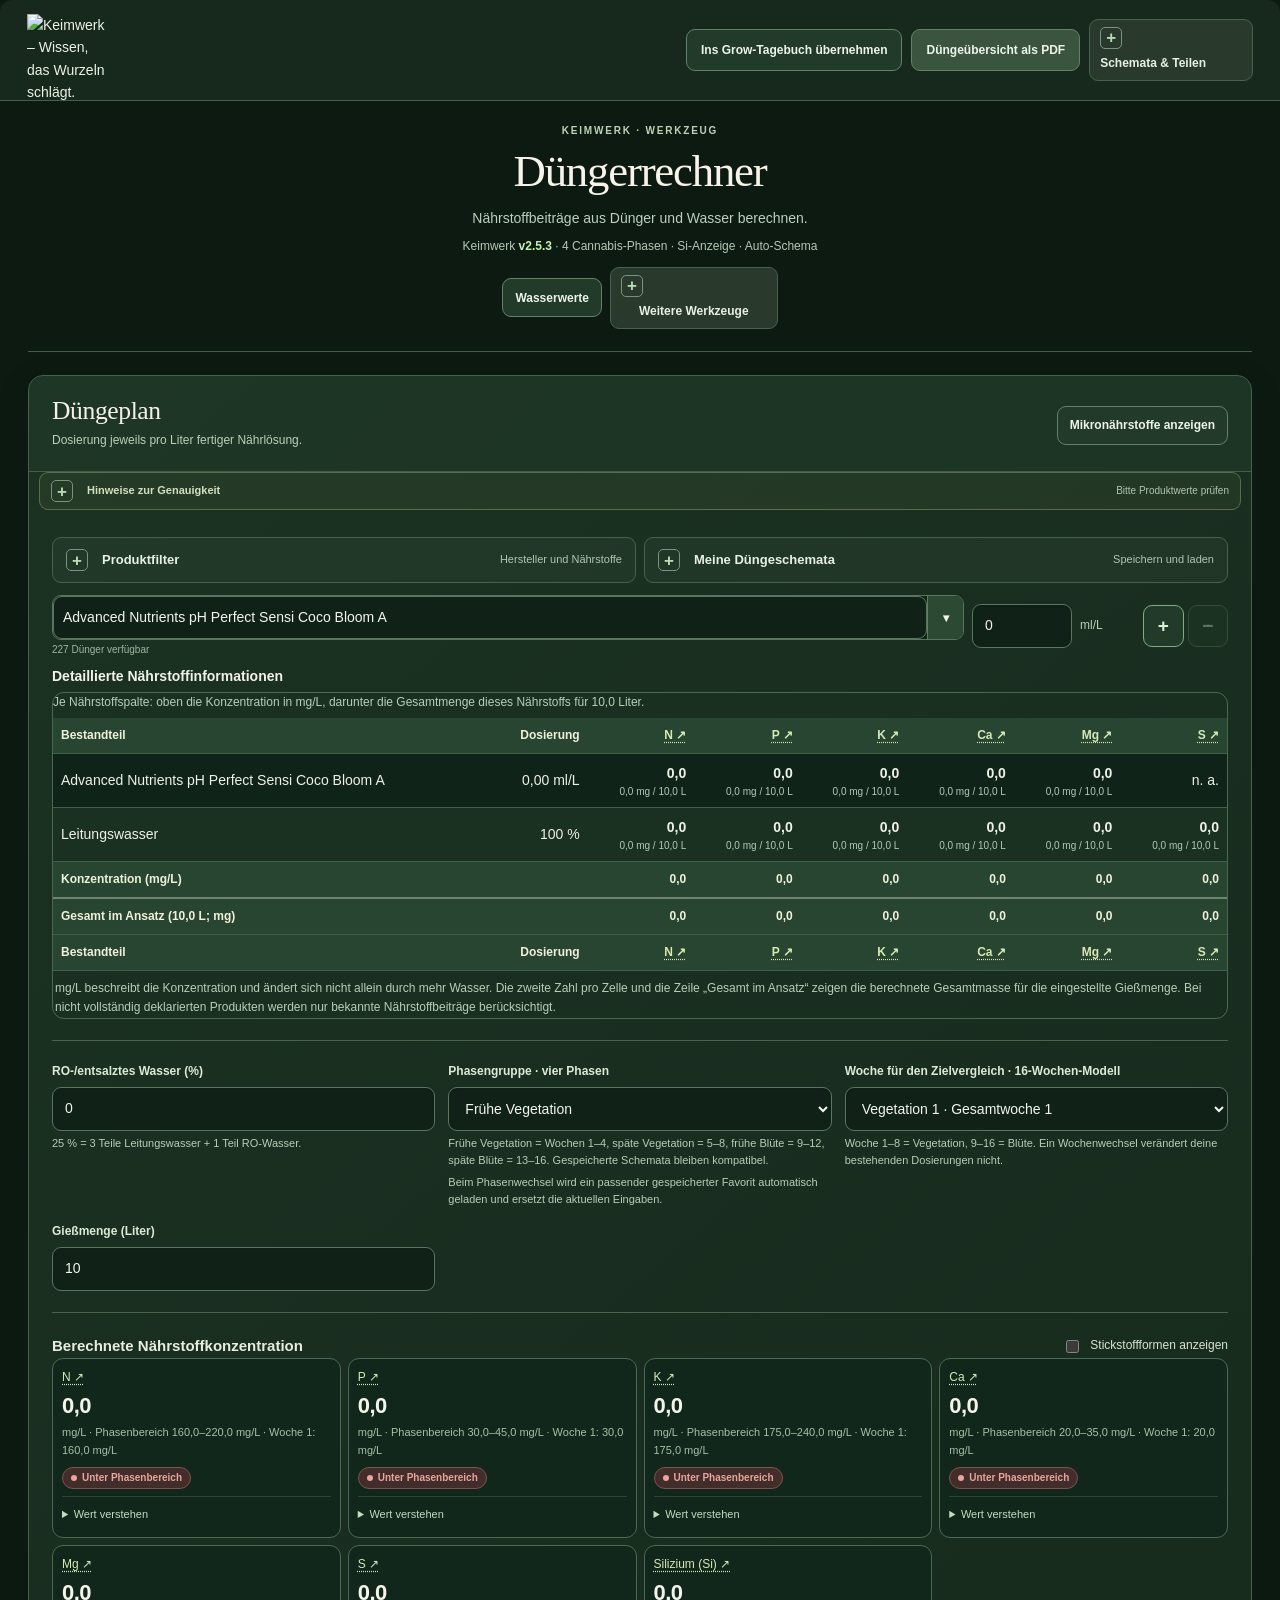
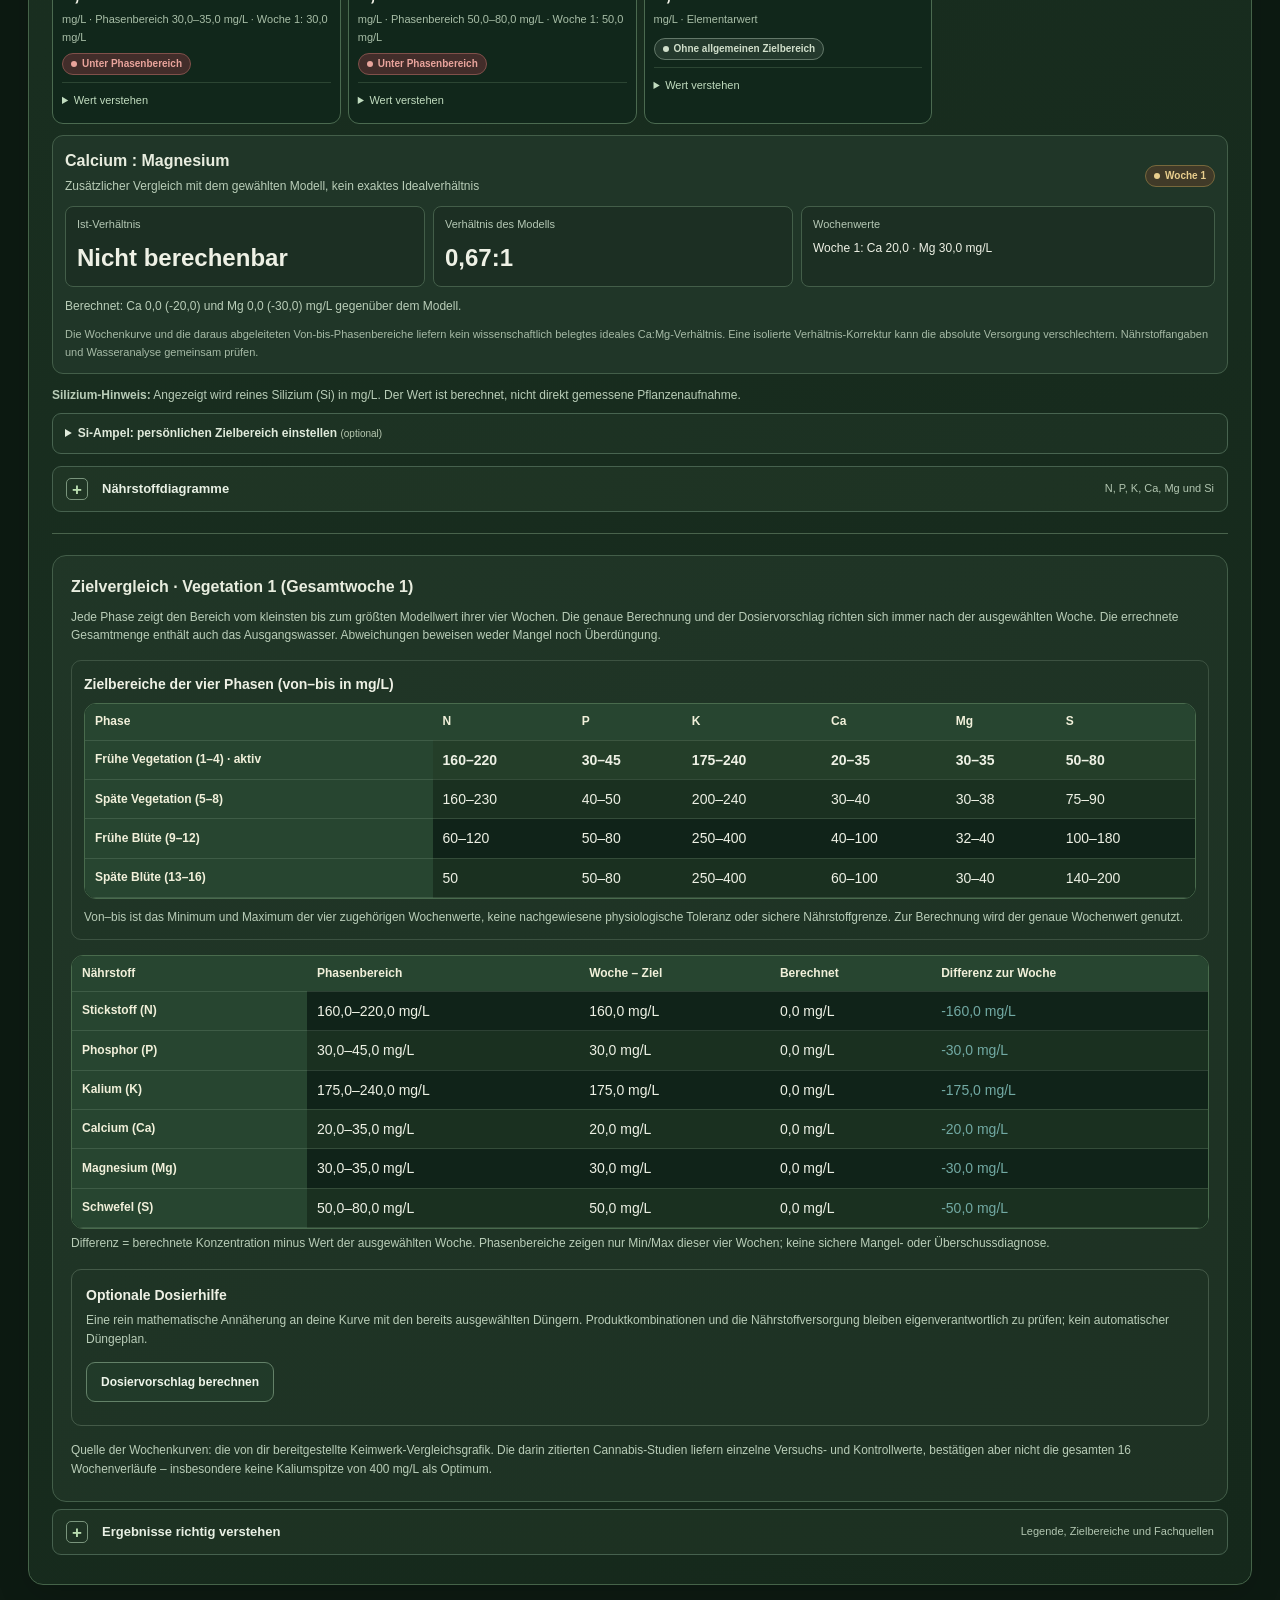
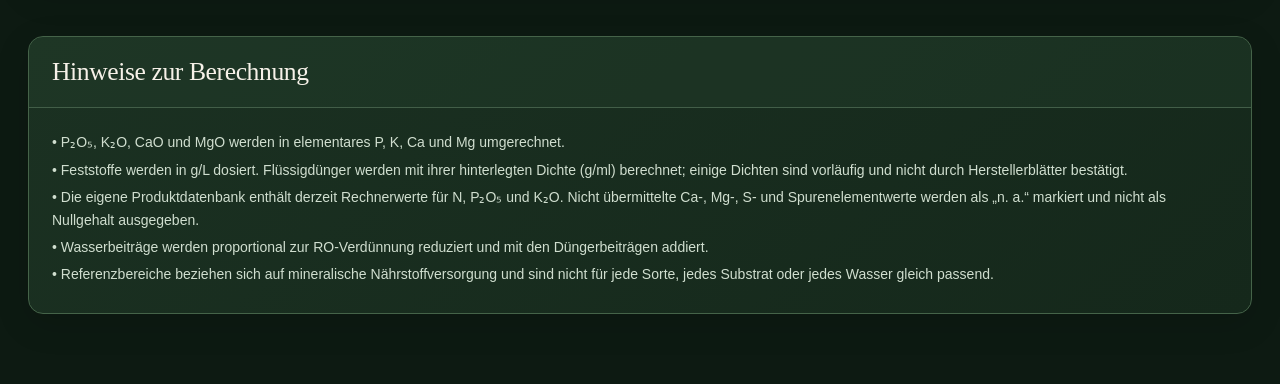
==== commit 7b44795c: "Add files via upload" ====
--- a/index.html
+++ b/index.html
@@ -1,182 +1,1547 @@
-<!doctype html>
+<!DOCTYPE html>
+
 <html lang="de">
 <head>
-  <meta charset="utf-8">
-  <meta name="viewport" content="width=device-width, initial-scale=1">
-  <meta name="theme-color" content="#0d1511">
-  <meta name="description" content="Keimwerk – Wissen, das Wurzeln schlägt. Pflanzenwissen, Düngerrechner, Lexika und Werkzeuge für deinen Garten.">
-  <title>Keimwerk – Wissen, das Wurzeln schlägt.</title>
-  <link rel="stylesheet" href="css/style.css?v=6">
-  <script src="js/script.js?v=6" defer></script>
-  <link rel="stylesheet" href="css/keimwerk-v24.css?v=24">
-  <script src="js/keimwerk-v24.js?v=24" defer></script>
+<meta charset="utf-8"/>
+<meta content="width=device-width, initial-scale=1" name="viewport"/>
+<title>Keimwerk – Pflanzenwissen</title>
+<style>
+:root{--bg:#1e2a21;--panel:#29382d;--line:#435246;--muted:#c8d0c5;--sage:#a8b9a0}
+*{box-sizing:border-box}body{margin:0;background:var(--bg);color:#f0f1eb;font:14px/1.7 Arial,Helvetica,sans-serif}
+button,select{font:inherit;cursor:pointer}button{font-size:inherit}
+header{min-height:81px;padding:15px 6%;display:flex;align-items:center;justify-content:space-between;border-bottom:1px solid var(--line);gap:16px}
+.brand{display:flex;align-items:center;gap:12px}.brand-logo-image{display:block;width:clamp(88px,9vw,118px);height:clamp(92px,9.5vw,124px);object-fit:contain;object-position:center;flex-shrink:0;border-radius:5px;overflow:visible}.brand-name{font: bold 23px/1.2 Georgia,serif;letter-spacing:2px}.tagline{font:11px Georgia,serif;color:#c3cfbd}
+nav{display:flex;gap:8px}nav button{background:transparent;border:1px solid transparent;color:#e4e8df;border-radius:7px;padding:10px 13px;font-size:12px;white-space:nowrap}nav button.active{border-color:#455748;background:#2b392e}
+.diary-brand-button{background:transparent;border:1px solid #455748;color:#e4e8df;border-radius:7px;padding:9px 11px;font-size:12px;white-space:nowrap;cursor:pointer;flex-shrink:0}.diary-brand-button:hover{background:#2b392e}
+.page{max-width:1120px;padding:40px 6% 36px;margin:0 auto}.hero{display:grid;grid-template-columns:1.08fr .92fr;gap:clamp(28px,6vw,65px);align-items:start;padding:4px 0 52px}
+.eyebrow,.section-label{font-size:12px;letter-spacing:1.8px;color:#c1d0b8;font-weight:bold}h1{font-size:clamp(38px,4.3vw,49px);line-height:1.05;letter-spacing:-1.5px;margin:20px 0 24px;font-weight:750}h1 span{color:var(--sage)}p{color:#e0e5dc;line-height:1.8;margin:8px 0;font-size:14px}.hero-copy{max-width:490px}
+.primary{background:#b0c2a6;color:#1c2a20;border:0;border-radius:5px;padding:15px 18px;font-weight:bold;font-size:12px;margin-top:14px}
+.hero-actions{display:flex;align-items:center;gap:10px;flex-wrap:wrap}.hero-actions .primary{margin-top:14px}.hero-calculator{background:transparent;color:#dce6d5;border:1px solid #5f715a;border-radius:5px;padding:14px 18px;font-weight:bold;font-size:12px;margin-top:14px}
+.plant-panel{height:327px;border:1px solid #506351;border-radius:16px;background:linear-gradient(145deg,#314637,#2a3a2e);padding:16px 20px;display:flex;flex-direction:column;justify-content:flex-end}
+.plant-art{height:220px;display:flex;align-items:center;justify-content:center}.plant-art svg{width:165px;height:198px;max-width:100%}.plant-art .hero-logo-image{display:block;width:min(250px,100%);height:220px;object-fit:contain;max-width:100%;border-radius:6px}.plant-caption{border-top:1px solid #526350;padding-top:14px;font-size:14px;font-weight:bold;text-align:center}
+.section{border-top:1px solid var(--line);padding:27px 0 36px}.section-head{display:grid;grid-template-columns:.8fr 1.2fr;gap:28px;align-items:start;margin-bottom:28px}h2{font-size:25px;line-height:1.35;font-weight:500;letter-spacing:-.5px;margin:8px 0}.section-head p{margin:0}
+.chooser{border:1px solid #47594a;border-radius:11px;padding:18px 19px 20px}label{display:block;font-size:13px;font-weight:bold;margin:0 0 10px}select{width:100%;height:62px;border:1px solid #64735c;border-radius:7px;background:#1e2a21;color:#e7ebe3;padding:0 15px;font-size:15px}
+.lex-card{margin-top:13px;background:#29382d;border:1px solid #465749;border-radius:8px;padding:15px;display:grid;grid-template-columns:25px 1fr;gap:12px}.lex-icon{width:24px;height:24px;border-radius:5px;background:#3a4b3c;display:grid;place-items:center;color:#bdcdb4}.lex-title{font-size:13px;font-weight:bold}.lex-card p{font-size:11px;line-height:1.7;margin:4px 0 8px;color:#d4dcd1}.pill{display:inline-block;border:1px solid #5f715a;border-radius:4px;padding:2px 6px;font-size:9px;color:#dce6d5;margin-bottom:3px}.lex-card .primary{display:block;padding:11px 13px;margin-top:8px}
+.intro-grid{display:grid;grid-template-columns:.8fr 1.2fr;gap:28px;align-items:start}.features{display:grid;grid-template-columns:repeat(3,minmax(0,1fr));gap:11px;margin-top:24px}.feature{background:#29382d;border:1px solid #455648;border-radius:9px;padding:16px}.feature-symbol{color:#cad9c2;font-size:14px;height:25px}.feature h3{font-size:13px;font-weight:500;margin:7px 0}.feature p{font-size:12px;line-height:1.7;margin:7px 0 0}
+.contact-panel{max-width:760px;background:var(--panel);border:1px solid var(--line);border-radius:12px;padding:clamp(18px,3vw,30px)}.contact-form{display:grid;gap:16px}.contact-form label{display:block;margin:0 0 6px;font-size:13px;color:#e4e8df}.contact-form input,.contact-form select,.contact-form textarea{display:block;width:100%;min-height:44px;padding:10px 12px;border:1px solid #64735c;border-radius:7px;background:#17231b;color:#f0f1eb;font:inherit}.contact-form textarea{min-height:150px;resize:vertical}.contact-form .form-help{font-size:12px;color:var(--muted);margin:0}.contact-form .form-submit{justify-self:start;background:#b0c2a6;color:#1c2a20;border:0;border-radius:6px;padding:12px 18px;font-weight:bold}.contact-form input:focus-visible,.contact-form select:focus-visible,.contact-form textarea:focus-visible{outline:2px solid var(--sage);outline-offset:2px}
+footer{text-align:center;border-top:1px solid var(--line);background:#29372c;font:13px Georgia,serif;color:#cbd7c3;padding:20px 12px}.back{background:transparent;border:0;color:#b7c8af;padding:5px 0 14px;font-size:13px}
+/* Der Zurueck-zur-Startseite-Button bleibt beim Scrollen im sichtbaren Bereich. */
+.back{position:sticky;top:10px;z-index:30;display:inline-block;vertical-align:top;padding:8px 12px;margin:0 0 12px;background:rgba(41,56,45,.97);border:1px solid #435246;border-radius:8px;box-shadow:0 4px 12px rgba(0,0,0,.18);color:#b7c8af;font-size:13px;line-height:1.4;white-space:nowrap;cursor:pointer}.back:hover{background:#304034;border-color:#627563}/* Nährstofflexikon: Navigationsbuttons oben links, wie beim Düngerechner. */
+#nutrients #nutrients-back,
+#nutrients #nutrients-to-calculator{position:fixed;top:10px;left:10px;z-index:1000;display:block;width:max-content;max-width:calc(100vw - 20px);box-sizing:border-box;vertical-align:top;margin:0;background:rgba(41,56,45,.98);border:1px solid #435246;border-radius:8px;box-shadow:0 4px 12px rgba(0,0,0,.22);color:#b7c8af;padding:8px 12px;font-size:13px;line-height:1.4;white-space:nowrap;cursor:pointer}
+#nutrients #nutrients-to-calculator{top:54px;left:10px}
+#nutrients #nutrients-back:hover,#nutrients #nutrients-to-calculator:hover{background:#304034;border-color:#627563}
+#nutrients{padding-top:105px}
+@media(max-width:650px){#nutrients #nutrients-back,#nutrients #nutrients-to-calculator{left:8px;font-size:12px;padding:7px 9px}#nutrients #nutrients-to-calculator{top:46px}#nutrients{padding-top:92px}}.subhead{padding:10px 0 24px}.subhead h1{font-size:clamp(31px,4vw,47px);margin:12px 0}.pest-grid{display:grid;grid-template-columns:repeat(2,minmax(0,1fr));gap:14px}.pest{background:#26352a;border:1px solid #435346;border-radius:9px;padding:17px;min-width:0}.pest h3{font-size:17px;line-height:1.4;margin:0 0 3px}.latin{font-style:italic;color:#b9c9b1;font-size:12px;margin-bottom:11px}.pest p{font-size:12px;line-height:1.75;margin:8px 0;color:#d8dfd4}.pest strong{color:#f0f2ea}.tip{border-left:2px solid #99ae8e;padding-left:11px;margin-top:10px!important}
+.about-copy p{font-size:20px;line-height:1.9;margin:8px 0}.belief{background:#29382d;border-left:4px solid #adbea4;padding:22px 24px;margin:30px 0}.belief strong{font-size:19px}.belief p{font-size:20px;line-height:1.7;margin:4px 0 0}.about-block{padding:13px 0}.about-block h2{font-size:27px;margin-bottom:8px}.about-block p{font-size:19px;line-height:1.8}[hidden]{display:none!important}
+@media(max-width:650px){header{padding:13px 5%;min-height:70px;gap:8px;flex-wrap:wrap}.brand{gap:7px}.brand-logo-image{width:min(88px,25vw);height:92px;object-fit:contain;object-position:center}.brand-name{font-size:15px;letter-spacing:1.4px}.tagline{font-size:9px}nav{width:100%;justify-content:flex-end;gap:1px}nav button{font-size:10px;padding:8px 6px}.page{padding:28px 6%}.hero{grid-template-columns:1fr;gap:25px;padding-bottom:34px}h1{font-size:44px;margin:16px 0}.plant-panel{height:280px}.plant-art{height:180px}.section-head,.intro-grid{grid-template-columns:1fr;gap:12px}.features{gap:7px}.feature{padding:11px}.feature h3{font-size:11px}.feature p{font-size:10px}.pest-grid{grid-template-columns:1fr}.about-copy p,.about-block p{font-size:16px}.belief p{font-size:16px}}
+
+/* Bildergalerien nur im Schädlingslexikon; Startseite und Über-Seite bleiben unverändert. */
+#pests .pest-images{display:grid;grid-template-columns:repeat(3,minmax(0,1fr));gap:9px;margin:15px 0 14px}
+#pests .pest-images figure{min-width:0;margin:0;border:1px solid #435346;border-radius:7px;overflow:hidden;background:#1e2a21}
+#pests .pest-images img{display:block;width:100%;aspect-ratio:280/176;object-fit:cover}
+#pests .pest-images figcaption{padding:7px 5px 8px;text-align:center;font-size:10px;line-height:1.4;color:#d6dfd0;min-height:38px;display:flex;align-items:center;justify-content:center}
+@media(max-width:650px){#pests .pest-images{gap:5px}#pests .pest-images figcaption{font-size:9px;padding:5px 3px;min-height:42px}}
+
+
+/* Marienkäfer und Schwebfliegen: Originalbilder mit eingebautem Rahmen auf dieselbe Bildbreite wie die übrigen Nützlinge setzen. */
+#beneficials article:nth-of-type(10) .pest-images figure,
+#beneficials article:nth-of-type(11) .pest-images figure{width:332px;max-width:100%;margin:0 auto;box-sizing:border-box}
+#beneficials article:nth-of-type(10) .pest-images img,
+#beneficials article:nth-of-type(11) .pest-images img{display:block;box-sizing:border-box;width:100%;max-width:100%;height:auto;margin:0 auto;padding:0;border:0;border-radius:0;background:transparent}
+
+
+/* Neues Ueber- und Unterduengungslexikon: separat gestylt, bestehende Bereiche bleiben unberuehrt. */
+#nutrients .nutrient-guidance{display:grid;grid-template-columns:repeat(3,minmax(0,1fr));gap:12px;margin:4px 0 14px}
+#nutrients .guidance-card{background:#29382d;border:1px solid #435346;border-radius:10px;padding:16px}
+#nutrients .guidance-card h3{font-size:14px;line-height:1.45;color:#d3dfc9;margin:0 0 7px}
+#nutrients .guidance-card p{font-size:12px;line-height:1.7;margin:0}
+#nutrients .nutrient-warning{border:1px solid #a58e42;background:#3c3b27;color:#edf0e7;padding:13px 15px;border-radius:7px;margin:0 0 18px;font-size:12px;line-height:1.75}
+#nutrients .nutrient-grid{display:grid;grid-template-columns:repeat(2,minmax(0,1fr));gap:14px}
+#nutrients .nutrient-card{background:#26352a;border:1px solid #435346;border-radius:9px;padding:17px;min-width:0}
+#nutrients .nutrient-card h3{font-size:18px;line-height:1.4;margin:0 0 3px}
+#nutrients .nutrient-card h3 span{color:#d4decf;font-size:15px;font-weight:normal}
+#nutrients .nutrient-card .latin{margin-bottom:8px}
+#nutrients .nutrient-intro{font-size:12px;line-height:1.7;margin:6px 0 11px;color:#dce3d8}
+#nutrients .nutrient-images{display:grid;grid-template-columns:repeat(2,minmax(0,1fr));gap:8px;margin:10px 0 13px}
+#nutrients .nutrient-images figure{min-width:0;margin:0;border:1px solid #435346;border-radius:7px;overflow:hidden;background:#1e2a21}
+#nutrients .nutrient-images img{display:block;width:100%;aspect-ratio:357/260;object-fit:cover}
+#nutrients .nutrient-images figcaption{padding:6px 5px;text-align:center;font-size:10px;line-height:1.4;color:#d6dfd0}
+#nutrients .nutrient-detail{padding:10px 0 1px;border-top:1px solid #394a3d;margin-top:7px}
+#nutrients .nutrient-detail strong{font-size:12px;color:#d3dfc9}
+#nutrients .nutrient-detail p{font-size:12px;line-height:1.7;margin:4px 0 3px}
+#nutrients .nutrient-tip{border-left:2px solid #99ae8e;padding-left:10px}
+#nutrients .nutrient-no-image{font-size:11px;color:#c7d2c1;border:1px dashed #526451;border-radius:7px;padding:14px;margin:10px 0 13px}
+#nutrients .nutrient-source{font-size:11px;color:#c5d0c0;line-height:1.7;padding:18px 2px 3px}
+@media(max-width:650px){#nutrients .nutrient-guidance{grid-template-columns:1fr;gap:8px}#nutrients .nutrient-grid{grid-template-columns:1fr}#nutrients .nutrient-card{padding:14px}#nutrients .nutrient-images{gap:6px}#nutrients .nutrient-images figcaption{font-size:9px}}
+
+
+#nutrients .nutrient-extra{margin-top:34px;padding-top:25px;border-top:1px solid #435346}
+#nutrients .nutrient-extra-heading{margin:25px 0 13px}
+#nutrients .nutrient-extra-heading:first-child{margin-top:0}
+#nutrients .nutrient-extra-heading h2{font-size:21px;line-height:1.35;margin:0 0 7px;color:#f0eee4}
+#nutrients .nutrient-extra-heading p{font-size:13px;line-height:1.75;color:#d3ddd0;margin:0;max-width:850px}
+#nutrients .nutrient-extra-grid{display:grid;gap:12px;margin:13px 0 18px}
+#nutrients .nutrient-extra-grid.two{grid-template-columns:repeat(2,minmax(0,1fr))}
+#nutrients .nutrient-extra-grid.three{grid-template-columns:repeat(3,minmax(0,1fr))}
+#nutrients .nutrient-info-card{min-width:0;background:#22362a;border:1px solid #405344;border-radius:12px;padding:17px 18px;color:#e8e9df}
+#nutrients .nutrient-info-card.warning{border-color:#8d8549}
+#nutrients .nutrient-info-card h3{font-size:15px;margin:0 0 9px;color:#d9c36e;line-height:1.45}
+#nutrients .nutrient-info-card p,#nutrients .nutrient-info-card li{font-size:12px;line-height:1.75}
+#nutrients .nutrient-info-card p{margin:7px 0}
+#nutrients .nutrient-info-card ul,#nutrients .nutrient-info-card ol{margin:8px 0 2px;padding-left:19px}
+#nutrients .nutrient-callout{border-left:2px solid #a5b99a;padding:8px 0 8px 11px;margin-top:13px!important;color:#f0e7c4}
+#nutrients .nutrient-table-wrap{overflow-x:auto;margin:12px 0 18px;border:1px solid #435346;border-radius:9px}
+#nutrients .nutrient-table{width:100%;border-collapse:collapse;min-width:650px;background:#22362a}
+#nutrients .nutrient-table th,#nutrients .nutrient-table td{padding:11px 12px;text-align:left;vertical-align:top;border-bottom:1px solid #435346;font-size:12px;line-height:1.6}
+#nutrients .nutrient-table th{background:#294638;color:#e1ce78;font-weight:700}
+#nutrients .nutrient-table tr:last-child td{border-bottom:0}
+#nutrients .nutrient-steps{counter-reset:steps;list-style:none;padding:0;margin:12px 0 18px;display:grid;grid-template-columns:repeat(2,minmax(0,1fr));gap:8px}
+#nutrients .nutrient-steps li{counter-increment:steps;background:#22362a;border:1px solid #405344;border-radius:9px;padding:12px 13px 12px 42px;position:relative;font-size:12px;line-height:1.65}
+#nutrients .nutrient-steps li:before{content:counter(steps);position:absolute;left:12px;top:12px;color:#e1ce78;font-weight:700}
+#nutrients .nutrient-source-expanded{border-top:1px solid #435346;margin-top:24px}
+@media(max-width:700px){#nutrients .nutrient-extra-grid.two,#nutrients .nutrient-extra-grid.three,#nutrients .nutrient-steps{grid-template-columns:1fr}#nutrients .nutrient-extra-heading h2{font-size:19px}#nutrients .nutrient-info-card{padding:14px}}
+
+/* Inhaltsverzeichnis für das Nährstofflexikon – Ergänzung, übriges Design unverändert */
+#nutrients .nutrient-toc{margin:22px 0 28px;padding:20px;border:1px solid var(--line);border-radius:12px;background:rgba(41,56,45,.72)}
+#nutrients .nutrient-toc-title{margin:0 0 5px;font-size:18px;line-height:1.35}
+#nutrients .nutrient-toc-intro{margin:0 0 14px;color:var(--muted);font-size:13px}
+#nutrients .nutrient-toc-links{display:grid;grid-template-columns:repeat(auto-fit,minmax(185px,1fr));gap:8px}
+#nutrients .nutrient-toc-links a{display:block;padding:9px 11px;border:1px solid #435246;border-radius:7px;background:#202f24;color:#edf0e9;text-decoration:none;font-size:13px;line-height:1.4;transition:background .15s,border-color .15s}
+#nutrients .nutrient-toc-links a:hover,#nutrients .nutrient-toc-links a:focus{background:#344737;border-color:#a8b9a0;outline:none}
+#nutrients [id^="nutrient-jump-"]{scroll-margin-top:22px}
+#nutrients [id^="nutrient-profile-"]{scroll-margin-top:22px}
+
+
+/* Düngerrechner-Integration: nur Layout der neuen Rechneransicht und ergänzte Navigation. */
+#calculator.page{max-width:none;width:100%;padding:22px clamp(10px,2vw,28px) 24px}
+#calculator .subhead{max-width:1320px;margin:0 auto;padding:6px 0 16px}
+#calculator .subhead h1{margin:8px 0;font-size:clamp(29px,3vw,40px)}
+#calculator .subhead p{margin:8px 0 0;font-size:13px}
+#calculator .calculator-frame-shell{width:100%;max-width:1480px;margin:0 auto;min-width:0}
+#calculator-frame{display:block;width:100%;min-width:0;height:1100px;border:0;border-radius:12px;background:#1e2a21;overflow:hidden}
+@media(max-width:650px){header{flex-wrap:wrap}header nav{width:100%;justify-content:flex-end;flex-wrap:wrap}header nav button{font-size:10px;padding:8px 7px}#calculator.page{padding:16px 5% 22px}}
+
+
+
+
+.welcome-development-note{margin:18px 0 4px;padding:13px 15px;border:1px solid #586b58;border-left:3px solid #a8b9a0;border-radius:9px;background:rgba(168,185,160,.09);color:#dce5d7;font-size:.92rem;line-height:1.55}
+.welcome-development-note strong{display:block;margin-bottom:4px;color:#f1f4ed}
+.welcome-contact-link{display:inline;border:0;padding:0;background:none;color:#c5d8b8;text-decoration:underline;text-underline-offset:3px;cursor:pointer;font:inherit}
+
+/* Willkommensfenster beim Aufruf der Website */
+.welcome-overlay{position:fixed;inset:0;z-index:5000;display:flex;align-items:center;justify-content:center;padding:20px;background:rgba(8,15,10,.78);backdrop-filter:blur(5px)}
+.welcome-overlay[hidden]{display:none!important}
+.welcome-dialog{position:relative;width:min(100%,540px);padding:clamp(24px,5vw,42px);background:#29382d;border:1px solid #526653;border-radius:18px;box-shadow:0 24px 80px rgba(0,0,0,.4);text-align:left}
+.welcome-kicker{color:#b8c9ae;font-size:11px;letter-spacing:2px;font-weight:bold;text-transform:uppercase}
+.welcome-dialog h2{font-size:clamp(27px,5vw,38px);line-height:1.15;margin:12px 0 14px;color:#f0f1eb}
+.welcome-dialog p{font-size:15px;margin:0 0 12px}
+.welcome-actions{display:flex;gap:10px;flex-wrap:wrap;justify-content:center;align-items:center;margin-top:24px}
+.welcome-actions button{border-radius:7px;padding:12px 17px;font-weight:bold}
+.welcome-enter{background:#b0c2a6;color:#1c2a20;border:0}
+.welcome-close{background:transparent;color:#e0e5dc;border:1px solid #60715e}
+.welcome-close-x{position:absolute;right:13px;top:13px;z-index:2;background:transparent;border:0;color:#e0e5dc;font-size:24px;line-height:1;padding:5px;cursor:pointer;pointer-events:auto}
+@media(max-width:480px){.welcome-dialog{padding:26px 20px}.welcome-actions button{width:100%}}
+
+/* Cannabis-Mängel-Finder – in die bestehende Keimwerk-Seite integriert */
+.cf-warning{background:#3b3425;border:1px solid #74613a;border-radius:9px;padding:13px 15px;margin:10px 0 18px;color:#f4e5bd;font-size:13px}
+.cf-grid{display:grid;grid-template-columns:minmax(0,1fr) 280px;gap:16px;align-items:start}
+.cf-panel{background:#29382d;border:1px solid #435246;border-radius:10px;padding:19px;margin-bottom:16px;min-width:0}
+.cf-panel h2{font-size:20px;margin:0 0 8px}.cf-panel h3{font-size:15px;margin:18px 0 5px}.cf-panel p,.cf-panel li{font-size:13px;color:#d8dfd4;line-height:1.7}
+.cf-checks{display:grid;grid-template-columns:repeat(2,minmax(0,1fr));gap:8px;margin:12px 0 23px}
+.cf-checks label{display:flex;align-items:flex-start;gap:9px;border:1px solid #435246;border-radius:7px;padding:10px;background:#233127;font-weight:normal;font-size:12px;line-height:1.5;margin:0;cursor:pointer}
+.cf-checks input{accent-color:#a8b9a0;margin-top:3px;flex-shrink:0}
+.cf-checks label:has(input:checked){background:#344638;border-color:#91a58a}
+.cf-field{margin:13px 0}.cf-field label{margin-bottom:6px}.cf-field select,.cf-field input,.cf-field textarea{width:100%;border:1px solid #64735c;border-radius:7px;background:#1e2a21;color:#f0f1eb;padding:11px;font:inherit;font-size:13px}.cf-field select{height:auto;min-height:44px}.cf-field textarea{resize:vertical}
+.cf-actions{display:flex;gap:9px;flex-wrap:wrap;margin-top:18px}.cf-secondary{background:transparent;color:#dce6d5;border:1px solid #5f715a;border-radius:5px;padding:12px 15px;font-weight:bold;font-size:12px}
+.cf-results{margin-top:18px}.cf-result{background:#26352a;border:1px solid #435346;border-radius:9px;padding:15px;margin:12px 0}.cf-result h3{margin:5px 0;font-size:17px}.cf-result p,.cf-result li{font-size:13px}.cf-result .cf-label{display:inline-block;border:1px solid #5f715a;border-radius:4px;padding:2px 6px;font-size:10px;color:#dce6d5;margin:2px 4px 2px 0}.cf-result-images{display:grid;grid-template-columns:repeat(2,minmax(0,1fr));gap:9px;margin:12px 0}.cf-result-images figure{margin:0;background:#1e2a21;border:1px solid #435246;border-radius:7px;overflow:hidden}.cf-result-images img{display:block;width:100%;height:180px;object-fit:contain;background:#17231b}.cf-result-images figcaption{font-size:11px;padding:7px;color:#c8d0c5}.cf-lex-result{margin:10px 0 14px;padding:10px;border:1px solid #435346;border-radius:7px;background:#1e2a21}.cf-pest-preview{grid-template-columns:repeat(3,minmax(0,1fr));gap:6px;margin:0 0 9px}.cf-pest-preview img{height:105px;object-fit:cover}.cf-pest-preview figcaption{font-size:10px;padding:5px}.cf-link{background:transparent;border:1px solid #5f715a;color:#dce6d5;border-radius:5px;padding:9px 12px;cursor:pointer;font-weight:bold;font-size:12px}
+.cf-muted{color:#b9c9b1!important}
+
+.sd-strain-image-missing{display:flex;flex-direction:column;justify-content:center;gap:7px;min-height:100px;margin:0 0 12px;padding:14px;border:1px dashed #536753;border-radius:9px;background:#1c2820;color:#c4d0c0;font-size:12px;line-height:1.5;overflow-wrap:anywhere}.sd-strain-image-missing a,.sd-buy-link{color:#d6e8c9;text-decoration:none}.sd-strain-image-missing a{text-decoration:underline}.sd-buy-link{text-align:center;display:inline-flex;align-items:center;justify-content:center;white-space:normal;overflow-wrap:anywhere}
+@media(max-width:760px){.cf-grid{grid-template-columns:1fr}.cf-checks{grid-template-columns:1fr}.cf-result-images img{height:145px}.cf-pest-preview img{height:80px}.cf-pest-preview figcaption{font-size:9px}}
+@media print{body{background:white;color:#111}.cf-side,.cf-actions,header,footer{display:none!important}.cf-panel,.cf-result{background:white;color:#111;border:1px solid #aaa;box-shadow:none}.cf-panel p,.cf-result p,.cf-result li,.cf-result h3{color:#111}.cf-warning{background:#fff8e8;color:#111}}
+
+/* Cannabis-Wissensnetz: verknuepft vorhandene Keimwerk-Lexika ohne Inhalte zu duplizieren. */
+.knowledge-network{margin-top:14px}
+.knowledge-tools{display:grid;grid-template-columns:1fr auto;gap:10px;margin:18px 0 22px}
+.knowledge-tools input{width:100%;min-height:48px;padding:11px 13px;border:1px solid #64735c;border-radius:7px;background:#17231b;color:#f0f1eb;font:inherit}
+.knowledge-tools button,.knowledge-filter{border:1px solid #5f715a;background:#29382d;color:#e4e8df;border-radius:7px;padding:10px 13px}
+.knowledge-filter-row{display:flex;gap:8px;flex-wrap:wrap;margin:0 0 18px}
+.knowledge-filter[aria-pressed="true"]{background:#b0c2a6;color:#1c2a20;border-color:#b0c2a6;font-weight:bold}
+.knowledge-grid{display:grid;grid-template-columns:repeat(2,minmax(0,1fr));gap:13px}
+.knowledge-node{background:#26352a;border:1px solid #435346;border-radius:10px;padding:16px;min-width:0}
+.knowledge-node h2{font-size:17px;margin:0 0 6px;color:#eef2e9}
+.knowledge-node p{font-size:12px;line-height:1.7;color:#d8dfd4;margin:7px 0 12px}
+.knowledge-category{display:inline-block;font-size:10px;letter-spacing:.6px;text-transform:uppercase;color:#c5d5bc;margin-bottom:6px}
+.knowledge-links{display:flex;flex-wrap:wrap;gap:7px;margin:10px 0}
+.knowledge-links button{border:1px solid #5f715a;border-radius:5px;background:#314436;color:#e5ecdf;padding:6px 9px;font-size:11px;text-align:left}
+.knowledge-open{border:0;border-radius:5px;background:#b0c2a6;color:#1c2a20;padding:9px 12px;font-weight:bold;font-size:11px;margin-top:6px}
+.knowledge-empty{padding:18px;border:1px dashed #5f715a;border-radius:8px;color:#d8dfd4}
+@media(max-width:650px){.knowledge-grid{grid-template-columns:1fr}.knowledge-tools{grid-template-columns:1fr}.knowledge-tools button{width:100%}}
+
+
+/* Projekt 4: Interaktiver Cannabis-Wissensassistent */
+.ka-shell{max-width:900px;margin:0 auto}
+.ka-intro{color:#d4dfd0;max-width:780px}
+.ka-note{border:1px solid #4b604d;background:#253329;border-radius:9px;padding:12px 14px;color:#cad6c4;font-size:12px;line-height:1.7;margin:14px 0}
+.ka-suggestions{display:flex;gap:8px;flex-wrap:wrap;margin:14px 0 18px}
+.ka-suggestion{background:#27362b;color:#e4e9df;border:1px solid #536751;border-radius:999px;padding:8px 12px;font-size:12px;text-align:left}
+.ka-suggestion:hover,.ka-suggestion:focus-visible{background:#334737;border-color:#9eb594;outline:2px solid transparent}
+.ka-chat-panel{border:1px solid #46594a;border-radius:13px;background:#243128;overflow:hidden}
+.ka-chat-heading{padding:16px 18px;border-bottom:1px solid #435346;display:flex;align-items:center;gap:10px}
+.ka-chat-dot{width:10px;height:10px;border-radius:50%;background:#a9c19e;box-shadow:0 0 0 4px rgba(169,193,158,.12);flex-shrink:0}
+.ka-chat-heading strong{font-size:14px}.ka-chat-heading span{display:block;color:#bfcdb8;font-size:11px}
+.ka-messages{padding:16px;display:grid;gap:13px;min-height:130px;max-height:600px;overflow:auto}
+.ka-message{max-width:92%;padding:12px 14px;border:1px solid #46594a;border-radius:11px;background:#2b3b30;justify-self:start;min-width:0}
+.ka-message.user{background:#344638;border-color:#61765c;justify-self:end}
+.ka-message-label{color:#bbceb3;font-size:10px;font-weight:bold;letter-spacing:.7px;text-transform:uppercase;margin:0 0 5px}
+.ka-message-body{white-space:pre-wrap;overflow-wrap:anywhere;color:#edf0e9;font-size:13px;line-height:1.75;margin:0}
+.ka-sources{display:flex;flex-wrap:wrap;gap:6px;margin-top:10px;padding-top:9px;border-top:1px solid #45594a}
+.ka-source-button{background:#1f2c22;color:#d7e2d1;border:1px solid #596c55;border-radius:6px;padding:6px 8px;font-size:11px}
+.ka-compose{border-top:1px solid #435346;padding:15px;background:#29382d}
+.ka-compose label{margin-bottom:7px}.ka-compose textarea{display:block;width:100%;min-height:104px;resize:vertical;padding:12px;border:1px solid #63765d;border-radius:8px;background:#17231b;color:#f0f1eb;font:14px/1.6 Arial,Helvetica,sans-serif}
+.ka-compose textarea:focus-visible{outline:2px solid #a8b9a0;outline-offset:2px}
+.ka-compose-footer{display:flex;justify-content:space-between;align-items:center;gap:12px;flex-wrap:wrap;margin-top:12px}
+.ka-submit{background:#b0c2a6;color:#1c2a20;border:0;border-radius:6px;padding:12px 16px;font-weight:bold}
+.ka-submit:disabled{opacity:.55;cursor:wait}
+.ka-status{font-size:12px;color:#c8d4c1;margin:10px 0 0;min-height:1.5em}
+.ka-empty-context{font-size:12px;color:#c8d0c5}
+@media(max-width:650px){.ka-messages{padding:10px}.ka-message{max-width:100%}.ka-compose{padding:12px}.ka-suggestion{font-size:11px}}
+
+</style>
+<style>
+#diary-nav{border-color:#455748}
+.gd-grid{display:grid;grid-template-columns:repeat(2,minmax(0,1fr));gap:12px}
+#grow-diary input:not([type=file]),#grow-diary select,#grow-diary textarea{display:block;width:100%;margin-top:5px;padding:10px;background:#17231b;color:#f0f1eb;border:1px solid #435246;border-radius:7px;min-height:42px}
+#grow-diary input[type=file]{display:block;margin-top:7px;max-width:100%;color:#dce5d7}
+.gd-wide{grid-column:1/-1}.gd-help{display:block;color:#c8d0c5;font-weight:normal;font-size:11px;margin-top:4px}
+.gd-actions{display:flex;flex-wrap:wrap;gap:9px;margin-top:14px}.gd-toolbar{display:flex;justify-content:space-between;align-items:center;gap:12px;flex-wrap:wrap;margin:20px 0}
+.gd-projects{display:grid;grid-template-columns:repeat(auto-fit,minmax(230px,1fr));gap:14px}
+.gd-card{background:#29382d;border:1px solid #435246;border-radius:11px;overflow:hidden}.gd-card img{width:100%;height:170px;object-fit:cover;display:block}.gd-card-body{padding:14px}.gd-card h3{margin:0 0 5px;font-size:18px}.gd-card p{font-size:12px;margin:4px 0}.gd-muted{color:#c8d0c5;font-size:12px}.gd-entry{border-top:1px solid #435246;padding:15px 0}.gd-entry img{max-width:180px;max-height:180px;object-fit:cover;border-radius:8px;display:block;margin:8px 0}.gd-fields{display:grid;grid-template-columns:repeat(auto-fit,minmax(130px,1fr));gap:10px}.gd-detail-actions{display:flex;gap:8px;flex-wrap:wrap}
+@media(max-width:650px){.gd-grid{grid-template-columns:1fr}.gd-wide{grid-column:auto}.gd-toolbar{align-items:flex-start}}
+</style>
+
+<style>
+/* Projekt 5: Cannabis-Grow-Analyse */
+.ga-warning{background:#3b3425;border:1px solid #74613a;border-radius:9px;padding:13px 15px;margin:10px 0 18px;color:#f4e5bd;font-size:13px;line-height:1.65}
+.ga-panel{background:#29382d;border:1px solid #435246;border-radius:11px;padding:20px;margin:14px 0;color:#f0f1eb;min-width:0}
+.ga-panel h2{font-size:20px;margin:0 0 10px}.ga-panel h3{font-size:16px;margin:18px 0 8px}.ga-panel p,.ga-panel li{color:#d8dfd4;font-size:13px;line-height:1.7}
+.ga-controls{display:grid;grid-template-columns:minmax(0,1fr) auto;gap:12px;align-items:end}.ga-field label{display:block;font-weight:bold;font-size:13px}.ga-field select{display:block;width:100%;margin-top:6px;padding:11px;background:#17231b;color:#f0f1eb;border:1px solid #64735c;border-radius:7px;min-height:44px}
+.ga-actions{display:flex;gap:9px;flex-wrap:wrap;margin-top:14px}.ga-button{border:1px solid #61755d;border-radius:6px;padding:11px 14px;background:#b0c2a6;color:#1c2a20;font-weight:bold;cursor:pointer}.ga-button.secondary{background:transparent;color:#dce6d5}.ga-button:disabled{opacity:.55;cursor:wait}
+.ga-check{display:flex!important;align-items:flex-start;gap:9px;margin:14px 0 8px;font-weight:normal!important}.ga-check input{margin-top:3px;accent-color:#b0c2a6}.ga-muted{color:#bdcbb7!important;font-size:12px!important}.ga-status{font-size:13px;min-height:1.4em;color:#cfddc7;overflow-wrap:anywhere}
+.ga-stats{display:grid;grid-template-columns:repeat(auto-fit,minmax(150px,1fr));gap:10px;margin:16px 0}.ga-stat{background:#1e2a21;border:1px solid #435246;border-radius:8px;padding:13px}.ga-stat span{display:block;font-size:11px;color:#bdcbb7}.ga-stat strong{display:block;font-size:22px;margin-top:4px;overflow-wrap:anywhere}.ga-table-wrap{overflow-x:auto}.ga-table{width:100%;border-collapse:collapse;font-size:12px}.ga-table th,.ga-table td{text-align:left;padding:10px 9px;border-bottom:1px solid #435246;vertical-align:top;white-space:nowrap}.ga-table th{color:#c8d8c1;font-weight:bold}.ga-table td{color:#e2e7df}.ga-charts{display:grid;grid-template-columns:repeat(auto-fit,minmax(260px,1fr));gap:12px;margin:12px 0}.ga-chart{background:#1e2a21;border:1px solid #435246;border-radius:8px;padding:12px;min-width:0}.ga-chart h4{font-size:13px;margin:0 0 8px}.ga-chart svg{width:100%;height:100px;display:block;overflow:visible}.ga-chart .ga-chart-note{color:#bdcbb7;font-size:11px;margin:7px 0 0}.ga-timeline{display:grid;gap:9px}.ga-entry{background:#1e2a21;border:1px solid #435246;border-radius:8px;padding:12px}.ga-entry header{position:static;display:flex;justify-content:space-between;gap:10px;align-items:flex-start;background:transparent;padding:0;border:0}.ga-entry h4{font-size:13px;margin:0;color:#f0f1eb}.ga-entry p{margin:5px 0 0}.ga-result{background:#1e2a21;border:1px solid #435246;border-radius:8px;padding:16px;white-space:pre-wrap;line-height:1.75;font-size:14px;color:#f0f1eb;overflow-wrap:anywhere}.ga-ai-top{display:flex;justify-content:space-between;align-items:center;gap:10px;flex-wrap:wrap}.ga-note{background:#233127;border:1px solid #435246;padding:12px;border-radius:7px;color:#cbd7c5;font-size:12px;line-height:1.6}
+@media(max-width:650px){.ga-controls{grid-template-columns:1fr}.ga-table{min-width:600px}.ga-panel{padding:14px}}
+@media print{#grow-analysis .ga-controls,#grow-analysis .ga-actions,#grow-analysis .ga-check,#grow-analysis #ga-turnstile-widget,.ga-button{display:none!important}.ga-panel,.ga-stat,.ga-chart,.ga-entry,.ga-result{background:white!important;color:#111!important;border:1px solid #bbb!important}.ga-panel p,.ga-panel li,.ga-table td,.ga-table th,.ga-chart .ga-chart-note{color:#222!important}.ga-warning,.ga-note{background:white!important;color:#111!important}}
+</style>
+
+
+<style id="keimwerk-global-mobile-layout">
+/* Keimwerk – responsive Oberfläche für Smartphones und Tablets */
+html{scroll-padding-top:12px;-webkit-text-size-adjust:100%}
+body{overflow-x:hidden}
+img,svg,video,canvas,iframe{max-width:100%}
+button,input,select,textarea{touch-action:manipulation}
+.page,.section,.contact-panel,.cf-panel,.ga-panel,.knowledge-node,.ka-shell,.gd-card,.ga-chart{min-width:0}
+.page img,.page video,.page canvas{max-width:100%;height:auto}
+#grow-analysis .ga-table-wrap,#grow-analysis .ga-table-wrap table,.nutrient-table-wrap{max-width:100%}
+.ga-table-wrap,.nutrient-table-wrap{overflow-x:auto;-webkit-overflow-scrolling:touch;overscroll-behavior-x:contain}
+
+@media(max-width:760px){
+  header{width:100%;padding:12px 16px;align-items:flex-start;gap:9px;flex-wrap:wrap}
+  .brand{width:100%;min-width:0;gap:9px;flex-wrap:wrap}
+  .brand-logo-image{width:72px;height:76px}
+  .diary-brand-button{min-height:42px;white-space:normal;padding:9px 11px;max-width:100%}
+  header nav{display:flex;width:100%;max-width:100%;justify-content:flex-start;gap:6px;flex-wrap:nowrap;overflow-x:auto;overflow-y:hidden;padding:0 0 4px;-webkit-overflow-scrolling:touch;scrollbar-width:thin}
+  header nav button{flex:0 0 auto;min-height:42px;padding:10px 12px;font-size:12px}
+  .page{width:100%;max-width:100%;padding:24px 16px 28px}
+  .hero{grid-template-columns:minmax(0,1fr);gap:18px;padding:0 0 30px}
+  .hero>div,.hero-copy{min-width:0;max-width:100%}
+  .hero h1{font-size:clamp(34px,9vw,44px);letter-spacing:-.8px}
+  .plant-panel{height:auto;min-height:210px;padding:14px}
+  .plant-art{height:auto;min-height:125px}
+  .plant-art .hero-logo-image{width:min(210px,100%);height:auto;max-height:160px}
+  .section-head,.intro-grid{grid-template-columns:minmax(0,1fr);gap:12px}
+  .features{grid-template-columns:repeat(2,minmax(0,1fr));gap:10px}
+  .lex-card{grid-template-columns:24px minmax(0,1fr)}
+  .hero-actions{gap:8px;flex-wrap:wrap}
+  .hero-actions button,.lex-card .primary{max-width:100%;white-space:normal}
+  .contact-panel{width:100%;max-width:100%;padding:16px}
+  .contact-form input,.contact-form select,.contact-form textarea{min-width:0;font-size:16px}
+  .knowledge-grid,.cf-grid,.gd-grid{grid-template-columns:minmax(0,1fr)}
+  .knowledge-tools{grid-template-columns:minmax(0,1fr)}
+  .knowledge-tools button{width:100%}
+  .gd-wide{grid-column:auto}
+  .gd-fields{grid-template-columns:repeat(2,minmax(0,1fr))}
+  .gd-toolbar{align-items:flex-start;gap:9px}
+  .gd-actions,.gd-detail-actions{gap:7px}
+  .ga-controls{grid-template-columns:minmax(0,1fr)}
+  .ga-stats{grid-template-columns:repeat(2,minmax(0,1fr))}
+  .ga-charts{grid-template-columns:minmax(0,1fr)}
+  .ga-panel,.cf-panel{padding:14px;max-width:100%}
+  .ga-table-wrap,.nutrient-table-wrap{width:100%;overflow-x:auto;-webkit-overflow-scrolling:touch}
+  .ga-table{min-width:600px}
+  .ka-shell{width:100%;max-width:100%}
+  .ka-messages{max-height:min(55vh,480px);max-height:min(55dvh,480px)}
+  .ka-compose textarea{font-size:16px}
+  .page button{min-height:42px;max-width:100%;white-space:normal}
+  .page input:not([type=checkbox]):not([type=radio]):not([type=file]),.page select,.page textarea{max-width:100%;min-width:0;font-size:16px}
+  .page input[type=checkbox],.page input[type=radio]{min-height:0}
+  #calculator.page{padding:12px 0 20px}
+  #calculator>.back{margin-left:16px;margin-right:16px}
+  #calculator .subhead{padding:8px 16px 12px}
+  #calculator .calculator-frame-shell{width:100%;max-width:none;border-radius:0}
+  #calculator-frame{display:block;width:100%;max-width:100%;min-width:0;height:1100px;border-radius:0}
+  .welcome-dialog{width:calc(100vw - 24px);max-width:540px;max-height:calc(100vh - 24px);max-height:calc(100dvh - 24px);overflow:auto}
+  .water-warning-dialog{width:100%;max-width:100%}
+}
+
+@media(max-width:480px){
+  header{padding:10px 12px}
+  .brand-logo-image{width:62px;height:66px}
+  .page{padding:19px 12px 24px}
+  #calculator.page{padding:10px 0 18px}
+  .features{grid-template-columns:minmax(0,1fr)}
+  .section{padding:20px 0 26px}
+  .hero-actions{display:grid;grid-template-columns:minmax(0,1fr);align-items:stretch}
+  .hero-actions button{width:100%;margin-top:7px}
+  .gd-fields{grid-template-columns:minmax(0,1fr)}
+  .gd-toolbar>*{max-width:100%}
+  .gd-toolbar button,.gd-actions button,.gd-detail-actions button{min-height:42px}
+  .ga-stats{grid-template-columns:repeat(2,minmax(0,1fr));gap:7px}
+  .ga-stat{padding:10px}
+  .ga-stat strong{font-size:19px}
+  .ga-panel h2,.cf-panel h2{font-size:19px}
+  .knowledge-tools input{font-size:16px}
+  .ka-suggestions{display:grid;grid-template-columns:minmax(0,1fr)}
+  .ka-suggestion{width:100%;font-size:12px}
+  .welcome-dialog{padding:22px 17px}
+  .page table{font-size:12px}
+}
+
+@media(max-width:360px){
+  header nav button{padding:9px 10px;font-size:11px}
+  .ga-stats{grid-template-columns:minmax(0,1fr)}
+  .gd-fields{grid-template-columns:minmax(0,1fr)}
+  .hero h1{font-size:33px}
+}
+
+</style>
+
+<style id="keimwerk-diary-entry-actions-mobile-fix">
+/* Tagebucheintrag-Aktionen immer sichtbar und gut antippbar halten. */
+#gde-list .gd-entry-actions{display:flex!important;flex-wrap:wrap;align-items:stretch;gap:8px;width:100%;margin-top:12px;position:static!important;visibility:visible!important;opacity:1!important;overflow:visible}
+#gde-list .gd-entry-actions button{display:inline-flex!important;align-items:center;justify-content:center;position:static!important;float:none!important;visibility:visible!important;opacity:1!important;pointer-events:auto!important;z-index:auto!important;min-height:42px;padding:9px 12px;margin:0;max-width:100%;white-space:normal;line-height:1.35;box-sizing:border-box}
+#gde-list .gd-entry-actions .gd-entry-edit-button{border:1px solid #718b68;background:#2e4933;color:#edf5e8}
+#gde-list .gd-entry-actions .gd-entry-delete-button{border:1px solid #80564f;background:#422e2b;color:#f6e4e0}
+@media(max-width:760px){
+  #gde-list .gd-entry-actions{display:grid!important;grid-template-columns:repeat(2,minmax(0,1fr));gap:8px}
+  #gde-list .gd-entry-actions button{width:100%!important;min-width:0;font-size:14px;padding:10px 7px;overflow-wrap:anywhere}
+  #gde-list .gd-entry{overflow:visible}
+}
+@media(max-width:390px){
+  #gde-list .gd-entry-actions{grid-template-columns:minmax(0,1fr)}
+}
+</style>
+<style id="keimwerk-bf-strain-images">
+#strain-library .sd-strain-image-wrap{margin:0 0 7px;border:1px solid #435246;border-radius:8px;overflow:hidden;background:#17231b;min-width:0}
+#strain-library .sd-strain-image-wrap img{display:block;width:100%;aspect-ratio:4/3;object-fit:cover;background:#17231b}
+#strain-library .sd-strain-image-wrap figcaption,#strain-library .sd-strain-detail-figure figcaption{padding:7px 9px;font-size:11px;line-height:1.45;color:#c4d0c0;overflow-wrap:anywhere}
+#strain-library .sd-strain-image-wrap figcaption a,#strain-library .sd-strain-detail-figure figcaption a{color:#d3e4c9;text-decoration:underline}
+#strain-library .sd-strain-highlights{color:#e4ecdf!important;font-weight:600}
+#strain-library .sd-detail-image{margin:10px 0 16px;min-width:0}
+#strain-library .sd-strain-detail-figure{margin:0;max-width:700px;border:1px solid #435246;border-radius:10px;overflow:hidden;background:#17231b}
+#strain-library .sd-strain-detail-figure img{display:block;width:100%;max-height:500px;object-fit:contain;background:#111810}
+@media(max-width:600px){#strain-library .sd-strain-image-wrap img{aspect-ratio:4/3}#strain-library .sd-detail-image{margin-top:8px}#strain-library .sd-strain-detail-figure img{max-height:360px}}
+</style>
+<style id="keimwerk-strain-library-responsive">
+#strain-library{min-width:0;color:#f0f1eb}
+#strain-library .sd-button{margin:0}
+.sd-intro{max-width:960px;margin:8px auto 22px}.sd-intro h1{font-size:clamp(28px,4vw,42px);margin:6px 0 10px}.sd-intro p{max-width:850px;color:#d4ddd0;font-size:14px;line-height:1.75}.sd-notice{background:#233127;border:1px solid #435246;border-radius:8px;padding:12px 14px;color:#cad7c3;font-size:12px;line-height:1.65;margin-top:14px}
+.sd-stats{display:grid;grid-template-columns:repeat(3,minmax(0,1fr));gap:10px;margin:18px 0}.sd-stat{min-width:0;background:#29382d;border:1px solid #435246;border-radius:10px;padding:14px}.sd-stat span{display:block;color:#bdcbb7;font-size:12px}.sd-stat strong{display:block;font-size:25px;margin-top:4px;overflow-wrap:anywhere}
+.sd-panel{background:#29382d;border:1px solid #435246;border-radius:12px;padding:20px;margin:16px 0;min-width:0}.sd-toolbar{display:grid;grid-template-columns:minmax(0,2fr) minmax(180px,1fr);gap:12px}.sd-toolbar-field,.sd-fields label{display:block;min-width:0;color:#edf1e9;font-size:13px;font-weight:600}.sd-toolbar-field input,.sd-toolbar-field select,.sd-fields input,.sd-fields select,.sd-fields textarea{display:block;width:100%;box-sizing:border-box;margin-top:6px;padding:11px 12px;background:#17231b;color:#f0f1eb;border:1px solid #536753;border-radius:7px;min-height:44px;font:inherit;font-weight:normal}.sd-fields textarea{resize:vertical;line-height:1.55}.sd-fields input[type=file]{padding:9px;max-width:100%}.sd-fields input:focus-visible,.sd-fields select:focus-visible,.sd-fields textarea:focus-visible,.sd-toolbar-field input:focus-visible,.sd-toolbar-field select:focus-visible{outline:2px solid #b6c9aa;outline-offset:2px}.sd-fields{display:grid;grid-template-columns:repeat(2,minmax(0,1fr));gap:13px}.sd-fields .sd-wide{grid-column:1/-1}.sd-actions{display:flex;flex-wrap:wrap;gap:9px;align-items:center;margin-top:14px}.sd-button{display:inline-flex;justify-content:center;align-items:center;gap:6px;min-height:42px;padding:10px 14px;border:1px solid #61755d;border-radius:7px;background:#223126;color:#e1e9dc;font-weight:700;font-size:13px;line-height:1.35;cursor:pointer;max-width:100%;white-space:normal}.sd-button:hover{filter:brightness(1.12)}.sd-button.primary{background:#b0c2a6;color:#1c2a20;border-color:#b0c2a6}.sd-button.secondary{background:transparent;color:#dce6d5}.sd-button.danger{border-color:#80564f;background:#422e2b;color:#f6e4e0}.sd-button:disabled{opacity:.5;cursor:not-allowed}.sd-status{min-height:1.3em;color:#d0dfc7;font-size:12px;line-height:1.6;overflow-wrap:anywhere}.sd-cards{display:grid;grid-template-columns:repeat(auto-fit,minmax(min(100%,260px),1fr));gap:12px;margin-top:14px}.sd-card{min-width:0;border:1px solid #435246;border-radius:10px;background:#1f2d23;padding:15px;display:flex;flex-direction:column;gap:9px}.sd-card h3{font-size:18px;line-height:1.3;margin:0;overflow-wrap:anywhere}.sd-card p{margin:0;color:#d0d9cc;font-size:12px;line-height:1.55;overflow-wrap:anywhere}.sd-chip-row{display:flex;gap:6px;flex-wrap:wrap}.sd-chip{display:inline-block;border:1px solid #52694f;border-radius:999px;padding:4px 8px;color:#d9e6d2;background:#273b2b;font-size:11px}.sd-card-actions{display:flex;flex-wrap:wrap;gap:7px;margin-top:auto;padding-top:4px}.sd-card-actions .sd-button{flex:1 1 auto;min-width:0}.sd-empty{margin:15px 0;padding:20px;border:1px dashed #536753;border-radius:8px;color:#c8d3c3;text-align:center;font-size:13px;line-height:1.6}.sd-panel-heading,.sd-phenotype-heading{display:flex;align-items:flex-start;justify-content:space-between;gap:12px;flex-wrap:wrap;margin-bottom:15px}.sd-panel-heading h2,.sd-phenotype-heading h3{margin:5px 0;font-size:21px}.sd-phenotype-heading h3{font-size:18px}.sd-phenotype-heading p{margin:4px 0}.sd-detail-meta{display:grid;grid-template-columns:repeat(auto-fit,minmax(150px,1fr));gap:9px;margin:12px 0}.sd-meta-card{background:#1e2a21;border:1px solid #435246;border-radius:8px;padding:11px;min-width:0}.sd-meta-card span{display:block;font-size:11px;color:#bdcbb7}.sd-meta-card strong{display:block;margin-top:4px;font-size:13px;overflow-wrap:anywhere}.sd-longtext{white-space:pre-wrap;overflow-wrap:anywhere;line-height:1.7;font-size:13px;color:#d8dfd4;margin:10px 0}.sd-detail-source a{color:#c7dbbb;overflow-wrap:anywhere}.sd-subpanel{background:#202e24;border:1px solid #536753;border-radius:9px;padding:16px;margin:16px 0}.sd-subpanel h4{margin:0 0 13px;font-size:16px}.sd-muted{font-size:12px!important;line-height:1.6;color:#becdb8!important}.sd-phenotypes{display:grid;grid-template-columns:repeat(auto-fit,minmax(min(100%,280px),1fr));gap:12px;margin-top:14px}.sd-pheno-card{background:#1e2a21;border:1px solid #435246;border-radius:9px;padding:14px;min-width:0}.sd-pheno-card h4{margin:0 0 8px;font-size:16px;overflow-wrap:anywhere}.sd-pheno-card p{color:#d4ddd0;font-size:12px;line-height:1.6;margin:6px 0;white-space:pre-wrap;overflow-wrap:anywhere}.sd-pheno-card img{display:block;max-width:100%;width:auto;max-height:220px;object-fit:contain;border-radius:7px;margin:10px 0}.sd-pheno-actions{display:flex;flex-wrap:wrap;gap:7px;margin-top:12px}.sd-pheno-actions .sd-button{flex:1 1 auto}.sd-panel[hidden],#sd-detail[hidden],#sd-variety-form-panel[hidden],#sd-phenotype-form-panel[hidden],#sd-empty[hidden]{display:none!important}
+@media(max-width:760px){.sd-panel{padding:14px}.sd-toolbar{grid-template-columns:minmax(0,1fr)}.sd-fields{grid-template-columns:minmax(0,1fr)}.sd-fields .sd-wide{grid-column:auto}.sd-stats{grid-template-columns:repeat(3,minmax(0,1fr));gap:7px}.sd-stat{padding:10px}.sd-stat strong{font-size:21px}.sd-card-actions{display:grid;grid-template-columns:repeat(2,minmax(0,1fr))}.sd-card-actions .sd-button{width:100%;font-size:12px;padding:10px 7px}.sd-panel-heading,.sd-phenotype-heading{align-items:stretch}.sd-panel-heading>.sd-button,.sd-phenotype-heading>.sd-button{width:100%}.sd-actions>.sd-button{flex:1 1 140px}.sd-detail-meta{grid-template-columns:repeat(2,minmax(0,1fr))}.sd-subpanel{padding:12px}}
+@media(max-width:390px){.sd-stats{grid-template-columns:minmax(0,1fr)}.sd-card-actions{grid-template-columns:minmax(0,1fr)}.sd-detail-meta{grid-template-columns:minmax(0,1fr)}.sd-intro h1{font-size:28px}}
+
+.sd-lex-tabs{display:flex;gap:8px;flex-wrap:wrap;margin:14px 0 18px;padding:6px;background:#1f2d23;border:1px solid #435246;border-radius:12px}
+.sd-lex-tab{flex:1 1 150px;min-height:44px;padding:10px 13px;border:1px solid transparent;border-radius:8px;background:transparent;color:#dbe4d7;font:inherit;font-weight:700;cursor:pointer;line-height:1.3}
+.sd-lex-tab:hover{background:#2b3d2e}.sd-lex-tab.active{background:#b0c2a6;color:#1c2a20;border-color:#b0c2a6}
+.sd-lex-tab:focus-visible{outline:2px solid #d4e8c9;outline-offset:2px}
+.sd-lex-view[hidden]{display:none!important}
+.sd-terpene-group{display:inline-block;border:1px solid #52694f;border-radius:999px;padding:4px 8px;color:#d9e6d2;background:#273b2b;font-size:11px;margin-bottom:6px}
+.sd-terpene-card h3{font-size:18px;margin:0 0 5px}.sd-terpene-card p{color:#d0d9cc;font-size:13px;line-height:1.6;margin:6px 0;overflow-wrap:anywhere}.sd-terpene-card strong{color:#e8efe5}
+.sd-pheno-lex-card{width:100%;box-sizing:border-box}.sd-pheno-lex-card .sd-card-actions{margin-top:12px}
+@media(max-width:600px){.sd-lex-tabs{display:grid;grid-template-columns:1fr;gap:6px;padding:7px}.sd-lex-tab{width:100%;flex:auto;text-align:left}.sd-pheno-lex-card .sd-card-actions{display:grid;grid-template-columns:1fr}.sd-pheno-lex-card .sd-card-actions .sd-button{width:100%}}
+@media print{#strain-library .back,#strain-library .sd-toolbar,#strain-library .sd-actions,#strain-library .sd-card-actions,#strain-library #sd-variety-form-panel,#strain-library #sd-phenotype-form-panel,#strain-library #sd-detail-close{display:none!important}#strain-library .sd-panel,#strain-library .sd-card,#strain-library .sd-pheno-card{background:#fff!important;color:#111!important;border:1px solid #bbb!important}#strain-library p,#strain-library .sd-longtext{color:#222!important}}
+</style>
+
+
+<style id="keimwerk-cannabis-lexika-readonly">
+/* Reine Nachschlagebereiche: sämtliche Verwaltungsaktionen ausblenden. */
+#strain-library #sd-new-variety,#strain-library #sd-import-diary-strains,#strain-library #sd-export,#strain-library #sd-import-button,#strain-library #sd-import-file,#strain-library #sd-variety-form-panel,#strain-library #sd-new-phenotype,#strain-library #sd-phenotype-form-panel,#strain-library [data-sd-edit-variety],#strain-library [data-sd-delete-variety],#strain-library [data-sd-edit-phenotype],#strain-library [data-sd-delete-phenotype],#strain-library [data-pheno-edit],#strain-library [data-pheno-delete],#strain-library .sd-pheno-actions,#strain-library .sd-actions:has(#sd-new-variety),#strain-library .sd-phenotype-heading{display:none!important}
+#strain-library .sd-card-actions{display:flex;flex-wrap:wrap}
+#strain-library .sd-card-actions .sd-button{flex:1 1 160px}
+#strain-library .sd-detail-source a{overflow-wrap:anywhere;word-break:break-word}
+@media(max-width:600px){#strain-library .sd-card-actions{display:grid;grid-template-columns:1fr}#strain-library .sd-card-actions .sd-button{width:100%}}
+</style>
+
+<style id="keimwerk-rqs-house-catalog-responsive">
+#strain-library .sd-toolbar{grid-template-columns:minmax(0,2fr) repeat(2,minmax(150px,1fr))}
+#strain-library .sd-house-link{background:#243a30;border-color:#738e75;color:#eef4e9}
+#strain-library .sd-detail-buttons{display:flex;flex-wrap:wrap;gap:8px;margin-top:12px}
+#strain-library .sd-detail-buttons .sd-button{flex:1 1 220px;white-space:normal;text-align:center}
+#strain-library .sd-strain-image-missing a{overflow-wrap:anywhere;word-break:break-word}
+@media(max-width:760px){#strain-library .sd-toolbar{grid-template-columns:minmax(0,1fr)}#strain-library .sd-detail-buttons{display:grid;grid-template-columns:minmax(0,1fr)}#strain-library .sd-detail-buttons .sd-button{width:100%;min-width:0}}
+</style>
+
+<!-- Keimwerk Design V3: styles vor der ersten Darstellung laden. -->
+<link rel="stylesheet" href="integration.css?v=6" />
+<link rel="stylesheet" href="modules-v7.css?v=7" />
+<link rel="stylesheet" href="lexikon-v8.css?v=8" />
+<style id="kw-critical-integrated-css">
+  #welcome-overlay, #home, body>header, body>footer { display:none!important; }
+  body:not(.kw-integrated) main.page { display:none!important; }
+  html { scroll-behavior:auto!important; }
+</style>
+<style id="keimwerk-integration-safety">
+#welcome-overlay, body > header, body > footer, main#home { display:none!important; }
+main.page[hidden], #grow-profile-panel[hidden], [hidden] {display:none!important;}
+</style>
 </head>
 <body>
-  <a class="skip-link" href="#inhalt">Zum Inhalt springen</a>
-
-
-  <header class="site-header" id="oben">
-    <div class="header-inner container-wide">
-      <a class="brand" href="#oben" aria-label="Keimwerk – zur Startseite">
-        <span class="brand-symbol" aria-hidden="true"><span class="symbol-slice"></span></span>
-        <span class="brand-name">KEIMWERK<span class="brand-period">.</span></span>
-      </a>
-      <nav class="main-nav" id="main-nav" aria-label="Hauptnavigation">
-        <a href="#philosophie">Entdecken</a>
-        <a href="#wissen">Wissen</a>
-        <a href="bereiche.html?view=calculator">Tools</a>
-        <a href="bereiche.html?view=diary">Grow-Tagebuch</a>
-        <a href="bereiche.html?view=grow-analysis">Grow-Analyse</a>
-      </nav>
-      <button class="header-search" id="open-search" type="button" aria-label="Suche öffnen">
-        <svg viewBox="0 0 24 24" aria-hidden="true"><circle cx="10.8" cy="10.8" r="6.4"></circle><path d="m16 16 5 5"></path></svg>
-        <span>Suche</span><span class="search-key">/</span>
-      </button>
-      <button class="kw24-header-button" type="button" data-kw24-backup aria-label="Datensicherung öffnen"><span aria-hidden="true">↧</span><span class="kw24-backup-label"> Sicherung</span></button>
-      <button class="menu-toggle" id="menu-toggle" type="button" aria-controls="main-nav" aria-expanded="false" aria-label="Menü öffnen">
-        <span></span><span></span>
-      </button>
-    </div>
-  </header>
-
-  <main id="inhalt">
-    <section class="hero" aria-labelledby="hero-title">
-      <div class="hero-image" role="img" aria-label="Echte Fotografie von Cannabispflanzen im natürlichen Licht"></div>
-      <div class="hero-shade"></div>
-      <div class="hero-inner container-wide">
-        <div class="hero-meta"><span class="meta-line"></span> EIN ZUHAUSE FÜR PFLANZENWISSEN <span class="meta-index">01 / 04</span></div>
-        <div class="hero-copy">
-          <p class="hero-overline">KEIMWERK JOURNAL <span aria-hidden="true">✳</span> WISSEN &amp; WERKZEUGE</p>
-          <h1 id="hero-title">Verstehen,<br><em>was wächst.</em></h1>
-          <p class="hero-subtitle">Von der ersten Beobachtung bis zum besseren Verständnis deiner Pflanzen. Fundiertes Wissen, hilfreiche Werkzeuge und Raum für deinen eigenen Grow.</p>
-          <div class="hero-actions">
-            <a class="button button-light" href="#wissen">Wissen entdecken <span aria-hidden="true">↗</span></a>
-            <a class="text-link hero-secondary" href="#tools">Unsere Tools ansehen <span aria-hidden="true">↗</span></a>
-          </div>
-        </div>
-        <div class="hero-bottom"><span>WISSEN, DAS WURZELN SCHLÄGT.</span><a href="#philosophie">WEITER ENTDECKEN <span aria-hidden="true">↓</span></a></div>
-      </div>
-      <div class="hero-edge-text" aria-hidden="true">CANNABIS / PFLANZENWISSEN / DOKUMENTATION</div>
-    </section>
-
-    <section class="statement section-pad" id="philosophie" aria-labelledby="statement-title">
-      <div class="container-wide statement-layout">
-        <div class="section-tag"><span class="section-tag-dot"></span> 001 — UNSERE IDEE</div>
-        <div class="statement-content">
-          <p class="statement-kicker">FÜR ALLE, DIE GENAUER HINSCHAUEN.</p>
-          <h2 id="statement-title">Gutes Wissen<br>braucht <em>Wurzeln.</em></h2>
-          <div class="statement-bottom"><p>Eine Pflanze erzählt ihre Geschichte nicht mit Worten, sondern durch Wachstum, Blätter und kleine Veränderungen. Keimwerk hilft dir dabei, genauer hinzusehen und Zusammenhänge zu verstehen.</p><a class="underline-link" href="#wissen">Die Wissenswelt entdecken <span aria-hidden="true">↗</span></a></div>
-        </div>
-      </div>
-    </section>
-
-    <div class="interlude" aria-label="Themenbereiche">
-      <div class="container-wide interlude-inner"><span>VERSTEHEN</span><span class="interlude-mark" aria-hidden="true">✳</span><span>BEOBACHTEN</span><span class="interlude-mark" aria-hidden="true">✳</span><span>WEITERDENKEN</span></div>
-    </div>
-
-    <section class="knowledge section-pad" id="wissen" aria-labelledby="knowledge-title">
-      <div class="container-wide">
-        <div class="section-topline"><span class="section-tag"><span class="section-tag-dot"></span> 002 — WISSENSWELT</span><span class="section-topline-end">PFLANZEN VERSTEHEN, STATT NUR REAGIEREN.</span></div>
-        <div class="knowledge-heading">
-          <div><h2 id="knowledge-title">Die Natur ist<br>unser <em>Lehrbuch.</em></h2><p class="muted-intro">Entdecke Zusammenhänge, lerne Symptome einzuordnen und finde Antworten, die dich wirklich weiterbringen.</p></div>
-          <div class="knowledge-visual">
-            <img src="https://upload.wikimedia.org/wikipedia/commons/thumb/6/69/Marijuana_Cannabis_leaves.jpg/960px-Marijuana_Cannabis_leaves.jpg" alt="Echte Nahaufnahme eines Cannabisblatts" loading="lazy">
-            <span class="photo-label">BOTANISCHE BEOBACHTUNG <span>02 — 04</span></span>
-          </div>
-        </div>
-        <div class="knowledge-list" aria-label="Wissensbereiche">
-          <a class="knowledge-row" href="#tools" data-search="tools werkzeuge düngerrechner mängel-finder wasserwerte nährstoffe nährstofflexikon überdüngung unterdüngung ph ec calcium magnesium">
-            <span class="knowledge-no">01</span><span class="knowledge-row-main"><strong>Tools &amp; Werkzeuge</strong><small>Düngerrechner, Mängel-Finder und Wasserwerte direkt erreichen.</small></span><span class="knowledge-type">TOOLS</span><span class="circle-arrow" aria-hidden="true">↗</span>
-          </a>
-          <a class="knowledge-row" href="bereiche.html?view=pests" data-search="lexikas lexika wissen wissensbereich schädlinge spinnmilben thripse blattläuse trauermücken lexikon nützlinge">
-            <span class="knowledge-no">02</span><span class="knowledge-row-main"><strong>Lexikas</strong><small>Pflanzenwissen, Schädlinge, Nützlinge und Nährstoffe entdecken.</small></span><span class="knowledge-type">WISSEN</span><span class="circle-arrow" aria-hidden="true">↗</span>
-          </a>
-          <a class="knowledge-row" href="bereiche.html?view=diary" data-search="grow tagebuch pflanzenpflege dokumentation beobachten fotos analyse">
-            <span class="knowledge-no">03</span><span class="knowledge-row-main"><strong>Wachstum &amp; Beobachtung</strong><small>Entwicklung festhalten und aus Veränderungen lernen.</small></span><span class="knowledge-type">JOURNAL</span><span class="circle-arrow" aria-hidden="true">↗</span>
-          </a>
-        </div>
-        <p class="preview-hint">Entdecke unsere Wissensbereiche und die dazugehörigen Werkzeuge.</p>
-      </div>
-    </section>
-
-    <section class="tools section-pad" id="tools" aria-labelledby="tools-title">
-      <div class="container-wide">
-        <div class="section-topline"><span class="section-tag"><span class="section-tag-dot"></span> 003 — DEINE WERKZEUGE</span><span class="section-topline-end">WENN WISSEN PRAKTISCH WIRD.</span></div>
-        <div class="tools-grid">
-          <div class="tools-copy">
-            <h2 id="tools-title">Mehr Klarheit.<br><em>Weniger Rätsel.</em></h2>
-            <p>Manche Fragen brauchen mehr als einen Artikel. Unsere Tools helfen dir, Werte einzuordnen, Beobachtungen zu vergleichen und den Überblick zu behalten.</p>
-            <div class="tool-selector" role="tablist" aria-label="Werkzeuge auswählen">
-              <button class="tool-tab active" id="tab-fertilizer" type="button" role="tab" aria-selected="true" aria-controls="tool-panel" data-tool="fertilizer"><span class="tool-tab-num">01</span>Düngerrechner <span aria-hidden="true">↗</span></button>
-              <button class="tool-tab" id="tab-diagnosis" type="button" role="tab" aria-selected="false" aria-controls="tool-panel" data-tool="diagnosis"><span class="tool-tab-num">02</span>Mängel-Finder <span aria-hidden="true">↗</span></button>
-              <button class="tool-tab" id="tab-water" type="button" role="tab" aria-selected="false" aria-controls="tool-panel" data-tool="water"><span class="tool-tab-num">03</span>Wasserwerte <span aria-hidden="true">↗</span></button>
-            </div>
-          </div>
-          <div class="tool-preview" id="tool-panel" role="tabpanel" aria-labelledby="tab-fertilizer">
-            <div class="preview-top"><span><span class="status-dot"></span> KEIMWERK / TOOLS</span><span class="preview-window-controls" aria-hidden="true"><i></i><i></i><i></i></span></div>
-            <div class="preview-content">
-              <div class="preview-badge">ECHTE FUNKTION VERFÜGBAR</div>
-              <div class="preview-tool-header"><div><span class="preview-sup" id="preview-sup">NÄHRSTOFFMANAGEMENT</span><h3 id="preview-title">Düngerrechner</h3></div><span class="preview-icon" aria-hidden="true">↗</span></div>
-              <p class="preview-desc" id="preview-description">Nährstoffwerte auf einen Blick – übersichtlich und nachvollziehbar.</p>
-              <div class="demo-metrics" aria-label="Fiktive Beispieldaten">
-                <div><span id="demo-label-1">Stickstoff</span><strong id="demo-number-1">142<span>mg/L</span></strong></div>
-                <div><span id="demo-label-2">Calcium</span><strong id="demo-number-2">98<span>mg/L</span></strong></div>
-                <div><span id="demo-label-3">Magnesium</span><strong id="demo-number-3">34<span>mg/L</span></strong></div>
-              </div>
-              <div class="demo-chart"><div class="demo-chart-header"><span id="demo-chart-title">Nährstoffprofil</span><span>BEISPIELWERTE</span></div><div class="bars" aria-hidden="true"><i style="--v:42%"></i><i style="--v:62%"></i><i style="--v:48%"></i><i style="--v:83%"></i><i style="--v:70%"></i><i style="--v:58%"></i><i style="--v:88%"></i><i style="--v:66%"></i><i style="--v:76%"></i><i style="--v:53%"></i><i style="--v:69%"></i><i style="--v:89%"></i></div><div class="chart-footer"><span>ÜBERSICHT</span><span>KEIMWERK V6</span></div></div>
-              <a id="open-active-tool" class="button button-light tool-launch" href="bereiche.html?view=calculator">Düngerrechner starten <span aria-hidden="true">↗</span></a>
-              <div class="preview-bottom"><span><span class="live-circle"></span> Darstellung mit Demo-Werten</span><span>V1.0</span></div>
-            </div>
-            <span class="preview-sticker">FORM FOLLOWS FUNCTION <span aria-hidden="true">✳</span></span>
-          </div>
-        </div>
-      </div>
-    </section>
-
-    <section class="diary" id="tagebuch" aria-labelledby="diary-title">
-      <div class="diary-photo" role="img" aria-label="Cannabispflanze in natürlicher Umgebung"></div>
-      <div class="diary-vignette"></div>
-      <div class="container-wide diary-inner">
-        <div class="diary-copy"><div class="section-tag"><span class="section-tag-dot"></span> 004 — GROW-JOURNAL</div><h2 id="diary-title">Jede Pflanze<br>hat eine <em>Geschichte.</em></h2><p>Halte fest, was sich verändert. Sieh zurück, vergleiche Entwicklungen und erkenne Muster – in deinem persönlichen Grow-Tagebuch.</p><a class="button button-light" href="bereiche.html?view=diary">Tagebuch öffnen <span aria-hidden="true">↗</span></a></div>
-        <div class="journal-window" id="journal-preview">
-          <div class="journal-head"><span>DEIN GROW-JOURNAL</span><span class="journal-head-icon">↗</span></div>
-          <div class="journal-date">DEMO-EINTRAG <span>14. SEPTEMBER</span></div>
-          <h3>Wachstum<br>sichtbar machen.</h3>
-          <div class="journal-progress" aria-hidden="true"><span></span></div>
-          <div class="journal-items"><div><span>01</span><strong>Beobachtung</strong><span>Neue Blattentwicklung</span></div><div><span>02</span><strong>Pflege</strong><span>Wasser &amp; Nährstoffe</span></div><div><span>03</span><strong>Verlauf</strong><span>Entwicklung vergleichen</span></div></div>
-          <div class="journal-foot">GROW-JOURNAL <span>✳</span></div>
-        </div>
-      </div>
-    </section>
-
-
-<section class="module-directory section-pad" id="alle-funktionen" aria-labelledby="directory-title">
- <div class="container-wide">
-  <div class="section-topline"><span class="section-tag"><span class="section-tag-dot"></span> 005 — ALLE FUNKTIONEN</span><span class="section-topline-end">DIE BESTEHENDEN KEIMWERK-MODULE</span></div>
-  <div class="directory-top"><h2 id="directory-title">Alles an<br><em>einem Ort.</em></h2><p>Keimwerk verbindet Wissen, Berechnung und Dokumentation. Diese Module stammen aus der bestehenden Website – jetzt direkt über das neue Design erreichbar.</p></div>
-  <div class="module-links">
-   <a href="bereiche.html?view=calculator"><span>01</span><strong>Düngerrechner</strong><small>Nährstoffberechnung &amp; Datenbank</small><b>↗</b></a>
-   <a href="bereiche.html?view=diary"><span>02</span><strong>Grow-Tagebuch</strong><small>Projekte, Fotos &amp; Verlauf</small><b>↗</b></a>
-   <a href="bereiche.html?view=grow-analysis"><span>03</span><strong>Grow-Analyse</strong><small>Messwerte &amp; KI-Auswertung</small><b>↗</b></a>
-   <a href="bereiche.html?view=cannabis-finder"><span>04</span><strong>Mängel-Finder</strong><small>Symptome gezielt einordnen</small><b>↗</b></a>
-   <a href="bereiche.html?view=nutrients"><span>05</span><strong>Nährstofflexikon</strong><small>Über- &amp; Unterdüngung</small><b>↗</b></a>
-   <a href="bereiche.html?view=pests"><span>06</span><strong>Schädlingslexikon</strong><small>Schädlinge erkennen</small><b>↗</b></a>
-   <a href="bereiche.html?view=beneficials"><span>07</span><strong>Nützlingslexikon</strong><small>Biologische Gegenspieler</small><b>↗</b></a>
-   <a href="bereiche.html?view=knowledge-network"><span>08</span><strong>Wissensnetz</strong><small>Zusammenhänge entdecken</small><b>↗</b></a>
-   <a href="bereiche.html?view=knowledge-assistant"><span>09</span><strong>Wissensassistent</strong><small>KI-Fragen zu Pflanzenwissen</small><b>↗</b></a>
-   <a href="bereiche.html?view=profiles"><span>10</span><strong>Grow-Profile</strong><small>Anbau-Setups speichern</small><b>↗</b></a>
-   <a href="bereiche.html?view=contact"><span>11</span><strong>Kontakt</strong><small>Feedback &amp; Fehler melden</small><b>↗</b></a>
-  </div>
- </div>
+<div aria-describedby="welcome-description" aria-labelledby="welcome-title" aria-modal="true" class="welcome-overlay" id="welcome-overlay" role="dialog">
+<section class="welcome-dialog">
+<button aria-label="Willkommensfenster schließen" class="welcome-close-x" id="welcome-x" type="button">×</button>
+<div class="welcome-kicker">WISSEN, DAS WURZELN SCHLÄGT</div>
+<h2 id="welcome-title">Willkommen in deinem grünen Wissensraum.</h2>
+<p id="welcome-description">Schön, dass du da bist. Keimwerk bringt Pflanzenwissen, praktische Werkzeuge und Erfahrungen rund ums Growen an einem Ort zusammen.</p>
+<p>Finde Antworten in unseren Lexika, berechne Nährstofflösungen mit dem Düngerrechner und halte Entwicklungen in deinem Grow-Tagebuch fest. Ob du gerade erst anfängst oder schon Erfahrung mitbringst: Hier kannst du Neues entdecken, Zusammenhänge verstehen und deinen nächsten Schritt besser planen.</p>
+<div class="welcome-development-note" role="note"><strong>Keimwerk ist noch in Entwicklung.</strong> Deshalb kann es vorkommen, dass einzelne Funktionen nicht wie erwartet arbeiten oder Fehler und Bugs auftreten. Wenn dir etwas auffällt, melde es bitte über unser <button class="welcome-contact-link" id="welcome-contact-link" type="button">Kontaktformular</button>. Dein Feedback hilft dabei, Keimwerk Schritt für Schritt zu verbessern.</div>
+<div class="welcome-actions"><button class="welcome-enter" id="welcome-enter" type="button">Keimwerk erkunden <span aria-hidden="true">→</span></button></div>
 </section>
-
-    <section class="outro section-pad" aria-labelledby="outro-title">
-      <div class="container-wide outro-grid"><div class="outro-mark">✳</div><div><div class="section-tag"><span class="section-tag-dot"></span> KEIMWERK / AUS LIEBE ZUM WISSEN</div><h2 id="outro-title">Wissen, das<br><em>Wurzeln schlägt.</em></h2></div><div class="outro-end"><p>Ein Ort für Neugier, Beobachtung und die Freude daran, Pflanzen jeden Tag ein Stück besser zu verstehen.</p><a class="underline-link" href="#oben">Zurück nach oben <span aria-hidden="true">↑</span></a></div></div>
-    </section>
-  </main>
-
-  <footer class="footer"><div class="container-wide footer-top"><span class="footer-brand">KEIMWERK<span>.</span></span><span>WISSEN. WACHSTUM. ZUSAMMENHÄNGE.</span></div><div class="container-wide footer-bottom"><span>© 2026 Keimwerk · V2.5.3</span><span>Fotos: <a href="BILDQUELLEN.txt" target="_blank" rel="noopener">Bildnachweise</a> · <a href="README.txt" target="_blank" rel="noopener">Projektinformationen</a></span><a href="#oben">NACH OBEN ↑</a></div></footer>
-
-
+</div>
+<header>
+<div class="brand">
+<img loading="lazy" decoding="async" alt="Keimwerk – Wissen, das Wurzeln schlägt." class="brand-logo-image" src="./assets/keimwerk-logo-full.webp"/>
+<button class="diary-brand-button" id="diary-nav">Grow-Tagebuch</button>
+</div>
+<nav><button class="active" id="home-nav">Startseite</button><button id="about-nav">Über Keimwerk</button><button id="contact-nav">Kontakt</button></nav>
+</header>
+<main class="page" hidden="" id="home">
+<section class="hero">
+<div><div class="eyebrow">DEIN ORT FÜR PFLANZENWISSEN</div><h1>Wissen, das<br/><span>Wurzeln</span><br/>schlägt.</h1><div class="hero-copy"><p>Ein Ort für alle, die Cannabispflanzen besser verstehen möchten. Keimwerk bündelt Informationen, erklärt Zusammenhänge und wächst Schritt für Schritt zu einer übersichtlichen Wissensplattform.</p></div><div class="hero-actions"><button class="primary" id="intro-button">Keimwerk kennenlernen ↓</button><button class="hero-calculator" id="calculator-hero-button">Düngerrechner öffnen →</button></div></div>
+<div class="plant-panel"><div class="plant-art">
+<!-- Großes Logo entspricht exakt dem Symbol oben links; statisch, ohne Animation -->
+<img loading="lazy" decoding="async" alt="Keimwerk – Wissen, das Wurzeln schlägt." class="hero-logo-image" src="./assets/keimwerk-logo-full.webp"/>
+</div><div class="plant-caption">Wachsen. Entfalten. Ernten.</div></div>
+</section>
+<section class="section" id="lexika"><div class="section-head"><div><div class="section-label">WISSEN ENTDECKEN</div><h2>Unsere Lexika</h2></div><p>Wähle einen Wissensbereich aus und entdecke hilfreiche Informationen, verständliche Erklärungen und übersichtliches Pflanzenwissen. Die verschiedenen Bereiche helfen dir dabei, Themen besser zu verstehen und Zusammenhänge zu erkennen.</p></div>
+<div class="chooser"><label for="lex-select">Welches Lexikon möchtest du ansehen?</label><select id="lex-select"><option disabled="" selected="" value="">Bitte ein Lexikon auswählen …</option><option value="pests">Schädlingslexikon</option><option value="beneficials">Nützlingslexikon</option><option value="nutrients">Über- und Unterdüngungslexikon</option><option value="cannabis-finder">Cannabis-Mängel-Finder</option><option value="knowledge-network">Cannabis-Wissensnetz</option><option value="knowledge-assistant">Interaktiver Cannabis-Wissensassistent</option><option value="grow-analysis">Umfassende Cannabis-Grow-Analyse</option></select>
+<div class="lex-card" hidden="" id="pest-card"><div class="lex-icon">❧</div><div><div class="lex-title">Schädlingslexikon</div><p>Hier findest du eine Übersicht zu Schädlingen an Pflanzen. Der Bereich soll helfen, mögliche Schädlinge anhand von Aussehen, Symptomen und typischen Schadbildern zu erkennen. Zu den Einträgen gehören Informationen zur visuellen Erkennung und Hinweise zur genaueren Kontrolle. Die Inhalte sind so gegliedert, dass du einzelne Profile später leicht finden und vergleichen kannst.</p><span class="pill">12 Schädlingsprofile</span><br/><button class="primary" id="open-pests">Schädlingslexikon öffnen →</button></div></div><div class="lex-card" hidden="" id="beneficial-card"><div class="lex-icon">❧</div><div><div class="lex-title">Nützlingslexikon</div><p>Hier findest du Nützlinge, ihre Erkennungsmerkmale, ihre Wirkung und Hinweise zu ihrem Einsatz gegen Pflanzenschädlinge.</p><span class="pill">11 Nützlingsprofile</span><br/><button class="primary" id="open-beneficials">Nützlingslexikon öffnen →</button></div></div><div class="lex-card" hidden="" id="nutrients-card"><div class="lex-icon">❧</div><div><div class="lex-title">Über- und Unterdüngungslexikon</div><p>Hier findest du typische Hinweise auf Nährstoffmängel und Überschüsse, anschauliche Pflanzenbilder sowie Hinweise zur Diagnose mit pH, EC und Wurzelzustand.</p><span class="pill">12 Nährstoffprofile</span><br/><button class="primary" id="open-nutrients">Nährstofflexikon öffnen →</button></div></div>
+<div class="lex-card" hidden="" id="cannabis-finder-card"><div class="lex-icon">✿</div><div><div class="lex-title">Cannabis-Mängel-Finder</div><p>Symptome auswählen, mögliche Ursachen vergleichen und passende Informationen samt Originalbildern aus dem Nährstofflexikon anzeigen lassen.</p><span class="pill">Regelbasierte Orientierung</span><br/><button class="primary" id="open-cannabis-finder">Mängel-Finder öffnen →</button></div></div><div class="lex-card" hidden="" id="knowledge-network-card"><div class="lex-icon">⌘</div><div><div class="lex-title">Cannabis-Wissensnetz</div><p>Finde Zusammenhänge zwischen Nährstoffen, Symptomen, Wasserwerten, Schädlingen und Nützlingen – mit direkten Verweisen auf die vorhandenen Keimwerk-Lexika.</p><span class="pill">Verknüpfte Wissensbereiche</span><br/><button class="primary" id="open-knowledge-network">Wissensnetz öffnen →</button></div></div><div class="lex-card" hidden="" id="knowledge-assistant-card"><div class="lex-icon">✧</div><div><div class="lex-title">Interaktiver Cannabis-Wissensassistent</div><p>Stelle Fragen zu Cannabis-Pflanzenphysiologie, Nährstoffen, pH/EC, Substrat, Symptomen oder Schädlingen. Der Assistent nutzt passende Keimwerk-Inhalte als Kontext und verweist auf die entsprechenden Bereiche.</p><span class="pill">Fragen stellen · Quellen öffnen</span><br/><button class="primary" id="open-knowledge-assistant">Assistent öffnen →</button></div></div><div class="lex-card" hidden="" id="grow-analysis-card"><div class="lex-icon">⌁</div><div><div class="lex-title">Umfassende Cannabis-Grow-Analyse</div><p>Verbinde Tagebuch, Messwerte, Pflegeereignisse und optional Pflanzenfotos zu einer chronologischen Auswertung mit Trends, Datenlücken und einer vorsichtigen KI-Einschätzung.</p><span class="pill">Messwerte · Verlauf · Zusammenhänge</span><br/><button class="primary" id="open-grow-analysis">Grow-Analyse öffnen →</button></div></div></div></section>
+<section class="section" id="intro"><div class="intro-grid"><div><div class="section-label">KEIMWERK KENNENLERNEN</div><h2>Gut verwurzelt.<br/>Klar erklärt.</h2></div><p>Keimwerk ist ein Wissensprojekt rund um Cannabispflanzen und ihre Pflege. Unser Ziel ist es, Beobachtungen verständlicher zu machen und Informationen in klar gegliederten Bereichen bereitzustellen.</p></div>
+<div class="features"><div class="feature"><div class="feature-symbol">⌕</div><h3>Verständlich</h3><p>Erkennungsmerkmale und Fachbegriffe in klarer Sprache.</p></div><div class="feature"><div class="feature-symbol">◉</div><h3>Übersichtlich</h3><p>Wissen nach Themen geordnet und leicht auffindbar.</p></div><div class="feature"><div class="feature-symbol">↗</div><h3>Mit Sorgfalt</h3><p>Neue Inhalte werden nach und nach ergänzt.</p></div></div>
+</section>
+</main>
+<main class="page" hidden="" id="knowledge-network">
+<button class="back" id="knowledge-network-back">← Zurück zur Startseite</button>
+<div class="subhead"><div class="section-label">CANNABIS-WISSEN VERKNÜPFEN</div><h1>Cannabis-Wissensnetz</h1><p>Entdecke, wie Symptome, Nährstoffe, Wasserqualität, Schädlinge und Nützlinge zusammenhängen. Die Verknüpfungen führen in bereits vorhandene Keimwerk-Bereiche – sie ersetzen keine Diagnose und stellen mögliche Zusammenhänge nicht als sichere Ursache dar.</p><span class="pill">Interaktive Wissensnavigation</span></div>
+<div class="knowledge-network">
+<div class="knowledge-tools"><input id="knowledge-search" type="search" placeholder="Thema suchen, z. B. Magnesium, pH oder Thripse…" aria-label="Thema im Cannabis-Wissensnetz suchen"/><button id="knowledge-clear" type="button">Suche zurücksetzen</button></div>
+<div class="knowledge-filter-row" role="group" aria-label="Wissensbereich filtern"><button class="knowledge-filter" type="button" data-kg-filter="all" aria-pressed="true">Alle Themen</button><button class="knowledge-filter" type="button" data-kg-filter="nutrients" aria-pressed="false">Nährstoffe &amp; Wasser</button><button class="knowledge-filter" type="button" data-kg-filter="diagnosis" aria-pressed="false">Symptome &amp; Diagnose</button><button class="knowledge-filter" type="button" data-kg-filter="pests" aria-pressed="false">Schädlinge &amp; Nützlinge</button></div>
+<p id="knowledge-count" class="note" aria-live="polite">Alle Themen werden angezeigt.</p>
+<div class="knowledge-grid" id="knowledge-grid">
+<article class="knowledge-node" id="kw24-knowledge-6" id="kw24-knowledge-5" id="kw24-knowledge-4" id="kw24-knowledge-3" id="kw24-knowledge-2" id="kw24-knowledge-1" data-kg-category="nutrients" data-kg-search="nährstoff mangel überschuss stickstoff phosphor kalium calcium magnesium eisen bor mangan zink kupfer schwefel molybdän"><span class="knowledge-category">Nährstoffe</span><h2>Nährstoffmangel und Überschuss</h2><p>Blattsymptome können Hinweise geben, sind allein aber selten eindeutig. Vergleiche die sichtbaren Symptome mit den Nährstoffprofilen und prüfe auch Wurzelraum, pH und Bewässerung.</p><div class="knowledge-links"><button type="button" data-kg-query="Stickstoff">Stickstoff</button><button type="button" data-kg-query="Calcium">Calcium</button><button type="button" data-kg-query="Magnesium">Magnesium</button><button type="button" data-kg-query="Kalium">Kalium</button></div><button class="knowledge-open" type="button" data-kg-page="nutrients">Nährstofflexikon öffnen →</button></article>
+<article class="knowledge-node" data-kg-category="nutrients" data-kg-search="ph ec salzstress wasserqualität alkalinität calcium magnesium leitungswasser wurzelraum substrat nährstoffaufnahme"><span class="knowledge-category">Wasser &amp; Wurzelraum</span><h2>pH, EC und Nährstoffaufnahme</h2><p>Wasserwerte und Bedingungen im Wurzelraum beeinflussen, wie Nährstoffe verfügbar sind. Ein einzelner Messwert sollte immer zusammen mit Substrat, Messmethode und Pflanzenbild eingeordnet werden.</p><div class="knowledge-links"><button type="button" data-kg-query="pH">pH-Wert</button><button type="button" data-kg-query="EC">EC &amp; Salzstress</button><button type="button" data-kg-query="Wasserqualität">Wasserqualität</button></div><button class="knowledge-open" type="button" data-kg-page="nutrients">Erklärungen ansehen →</button></article>
+<article class="knowledge-node" data-kg-category="diagnosis" data-kg-search="symptome diagnose gelbe blätter flecken blattspitzen wachstum mangel überschuss wurzel problem bewässerung"><span class="knowledge-category">Symptome &amp; Diagnose</span><h2>Von Symptomen zu möglichen Ursachen</h2><p>Nutze den Mängel-Finder, um Beobachtungen strukturiert einzuordnen. Prüfe mehrere Ursachen, statt allein aus einer Blattverfärbung auf einen bestimmten Nährstoffmangel zu schließen.</p><div class="knowledge-links"><button type="button" data-kg-query="gelbe Blätter">Gelbe Blätter</button><button type="button" data-kg-query="Blattspitzen">Blattspitzen</button><button type="button" data-kg-query="Wurzeln">Wurzeln</button></div><button class="knowledge-open" type="button" data-kg-page="cannabis-finder">Cannabis-Mängel-Finder öffnen →</button></article>
+<article class="knowledge-node" data-kg-category="pests" data-kg-search="schädlinge spinnmilben thripse blattläuse weiße fliege trauermücken symptome fraßspuren"><span class="knowledge-category">Schädlingslexikon</span><h2>Schädlinge und Schadbilder</h2><p>Fraßspuren, Gespinste, silbrige Stellen oder kleine Punkte können Hinweise auf Schädlinge sein. Vergleiche die Erkennungsmerkmale und kontrolliere insbesondere Blattunterseiten und junge Triebe.</p><div class="knowledge-links"><button type="button" data-kg-query="Spinnmilben">Spinnmilben</button><button type="button" data-kg-query="Thripse">Thripse</button><button type="button" data-kg-query="Trauermücken">Trauermücken</button></div><button class="knowledge-open" type="button" data-kg-page="pests">Schädlingslexikon öffnen →</button></article>
+<article class="knowledge-node" data-kg-category="pests" data-kg-search="nützlinge raubmilbe florfliege schlupfwespe marienkäfer schwebfliege biologische kontrolle gegenspieler"><span class="knowledge-category">Nützlingslexikon</span><h2>Nützlinge als Gegenspieler</h2><p>Wenn ein Schädling sicherer bestimmt wurde, lassen sich passende Gegenspieler prüfen. Die Eignung hängt unter anderem von Schädlingsart, Entwicklungsstadium und Umgebungsbedingungen ab.</p><div class="knowledge-links"><button type="button" data-kg-query="Raubmilben">Raubmilben</button><button type="button" data-kg-query="Florfliegen">Florfliegen</button><button type="button" data-kg-query="Schlupfwespen">Schlupfwespen</button></div><button class="knowledge-open" type="button" data-kg-page="beneficials">Nützlingslexikon öffnen →</button></article>
+<article class="knowledge-node" data-kg-category="diagnosis" data-kg-search="dokumentation verlauf messwerte fotos grow tagebuch beobachtungen wasserwerte düngegaben"><span class="knowledge-category">Dokumentation</span><h2>Beobachtungen richtig verbinden</h2><p>Datum, Fotos, Messwerte und Pflegeereignisse helfen, Veränderungen zeitlich einzuordnen. Ein zeitlicher Zusammenhang ist ein Hinweis zur Prüfung, aber noch kein Beweis für eine Ursache.</p><div class="knowledge-links"><button type="button" data-kg-query="Messwerte">Messwerte</button><button type="button" data-kg-query="Fotos">Fotos</button><button type="button" data-kg-query="Düngegaben">Düngegaben</button></div><button class="knowledge-open" type="button" data-kg-page="diary">Grow-Tagebuch öffnen →</button></article>
+</div><div id="knowledge-empty" class="knowledge-empty" hidden>Keine passenden Themen gefunden. Versuche einen allgemeineren Suchbegriff.</div>
+</div></main>
+<main class="page" hidden="" id="knowledge-assistant">
+<button class="back" id="knowledge-assistant-back" type="button">← Zurück zur Startseite</button>
+<div class="subhead"><div class="section-label">FRAGEN STELLEN · ZUSAMMENHÄNGE VERSTEHEN</div><h1>Cannabis-<span>Wissensassistent</span></h1><p class="ka-intro">Stelle Fragen rund um Cannabispflanzen. Der Assistent sucht zuerst in den vorhandenen Keimwerk-Lexika und erklärt Zusammenhänge verständlich. Du kannst nach einer einfachen Erklärung fragen oder gezielt fachliche Details anfordern.</p><span class="pill">Keimwerk-Fachinhalte als Kontext</span></div>
+<div class="ka-shell">
+<div class="ka-note"><strong>Hinweis:</strong> Antworten sind Orientierung und keine sichere Diagnose. Symptome können mehrere Ursachen haben. Der Assistent kennzeichnet Unsicherheiten und sollte fehlende Messwerte nicht erfinden. Für die Anfrage wird die Frage zusammen mit passenden Textauszügen aus Keimwerk an den vorhandenen KI-Dienst gesendet; dein Grow-Tagebuch wird nicht automatisch übertragen.</div>
+<div class="ka-suggestions" aria-label="Beispielfragen">
+<button class="ka-suggestion" type="button" data-ka-prompt="Wie hängen pH-Wert und Nährstoffaufnahme bei Cannabis zusammen?">pH & Nährstoffaufnahme</button>
+<button class="ka-suggestion" type="button" data-ka-prompt="Woran kann ich erkennen, ob gelbe Blätter von einem Mangel oder einem anderen Problem kommen?">Gelbe Blätter einordnen</button>
+<button class="ka-suggestion" type="button" data-ka-prompt="Welche Informationen sollte ich sammeln, bevor ich einen Nährstoffmangel vermute?">Mangel systematisch prüfen</button>
+<button class="ka-suggestion" type="button" data-ka-prompt="Wie unterscheide ich Spinnmilben und Thripse anhand typischer Schadbilder?">Schädlinge unterscheiden</button>
+</div>
+<section class="ka-chat-panel" aria-label="Chat mit dem Cannabis-Wissensassistenten">
+<div class="ka-chat-heading"><span class="ka-chat-dot" aria-hidden="true"></span><div><strong>Keimwerk-Assistent</strong><span>Fragen zu Cannabiswissen und den vorhandenen Lexika</span></div></div>
+<div id="ka-messages" class="ka-messages" aria-live="polite" aria-relevant="additions text"><article class="ka-message assistant"><div class="ka-message-label">Keimwerk-Assistent</div><p class="ka-message-body">Hallo! Ich helfe dir, Wissen aus den Keimwerk-Lexika einzuordnen. Stelle eine konkrete Frage – zum Beispiel zu pH, EC, Nährstoffen, Wurzeln oder typischen Schadbildern.</p></article></div>
+<form id="ka-form" class="ka-compose"><label for="ka-question">Deine Frage</label><textarea id="ka-question" name="question" maxlength="2000" required placeholder="Was möchtest du über Cannabispflanzen verstehen?"></textarea><div class="ka-compose-footer"><div id="ka-turnstile-widget" aria-label="Sicherheitsprüfung"></div><button class="ka-submit" type="submit" id="ka-submit">Antwort erhalten →</button></div><p id="ka-status" class="ka-status" role="status" aria-live="polite">Bestätige die Sicherheitsprüfung, bevor du eine Frage sendest.</p></form>
+</section>
+</div>
+</main>
+<main class="page" hidden="" id="grow-analysis">
+<button class="back" id="grow-analysis-back" type="button">← Zurück zur Startseite</button>
+<div class="subhead"><div class="section-label">KEIMWERK · GROW-DATEN AUSWERTEN</div><h1>Cannabis-Grow-Analyse</h1><p>Analysiere gespeicherte Tagebucheinträge, Messwerte und Pflegeereignisse im zeitlichen Zusammenhang. Keimwerk zeigt zuerst eine nachvollziehbare lokale Übersicht und kann anschließend eine KI-Einschätzung erstellen.</p><span class="pill">Projektverlauf statt Einzelwert</span></div>
+<div class="ga-warning"><strong>Wichtig:</strong> Zusammenhänge im Zeitverlauf sind Hinweise, keine Beweise für eine Ursache. Fehlende Angaben werden nicht ergänzt. Die KI-Einschätzung ist keine sichere Diagnose und kann nur so belastbar sein wie die gespeicherten Einträge.</div>
+<section class="ga-panel">
+<h2>1. Grow-Projekt auswählen</h2>
+<div class="ga-controls"><div class="ga-field"><label for="ga-project-select">Projekt aus dem Grow-Tagebuch</label><select id="ga-project-select"><option value="">Grow-Projekt auswählen …</option></select></div><button class="ga-button secondary" id="ga-refresh" type="button">Projektliste aktualisieren</button></div>
+<label class="ga-check"><input id="ga-include-photos" type="checkbox"/><span><strong>Hauptfoto und bis zu zwei aktuelle Tagebuchfotos für die KI-Analyse mitsenden</strong><br/><span class="ga-muted">Optional. Bilder werden nur bei aktivierter Auswahl an den Keimwerk-KI-Dienst übermittelt.</span></span></label>
+<p class="ga-note">Für die KI-Auswertung werden Projektdaten und die ausgewählten Tagebucheinträge an den Keimwerk-Worker übermittelt. Dazu gehören auch deine Notizen sowie Messwerte. Bilder werden nur gesendet, wenn du das Kästchen aktivierst. Speichere oder exportiere deine Daten vor größeren Änderungen vorsichtshalber als Sicherung.</p>
+<div class="ga-actions"><button class="ga-button" id="ga-run" type="button">KI-Grow-Analyse starten →</button><button class="ga-button secondary" id="ga-print" type="button">Übersicht drucken / PDF</button></div>
+<div id="ga-turnstile-widget" aria-label="Sicherheitsprüfung"></div><p class="ga-status" id="ga-status" role="status" aria-live="polite">Wähle ein gespeichertes Grow-Projekt aus. Die lokale Übersicht erscheint ohne KI-Aufruf.</p>
+</section>
+<section class="ga-panel" id="ga-overview" hidden>
+<h2>2. Lokale Verlaufsübersicht</h2><p id="ga-project-meta" class="ga-muted"></p>
+<div class="ga-stats" id="ga-stats"></div>
+<h3>Messwerte im Vergleich</h3><p class="ga-muted">Min., Durchschnitt und Max. beruhen nur auf vorhandenen Zahlenwerten. Der Verlauf vergleicht den ersten und letzten Messpunkt; daraus ergibt sich keine automatische Bewertung als gut oder schlecht.</p>
+<div class="ga-table-wrap"><table class="ga-table"><thead><tr><th>Messgröße</th><th>Einträge</th><th>Minimum</th><th>Durchschnitt</th><th>Maximum</th><th>Erster → letzter Wert</th></tr></thead><tbody id="ga-metrics-body"></tbody></table></div>
+<h3>Verlaufsgrafiken</h3><div class="ga-charts" id="ga-charts"></div>
+<h3>Datenqualität und zeitliche Hinweise</h3><ul id="ga-data-notes"></ul>
+<h3>Letzte Tagebucheinträge</h3><div class="ga-timeline" id="ga-timeline"></div>
+</section>
+<section class="ga-panel" id="ga-ai-panel" hidden><div class="ga-ai-top"><h2>3. KI-Auswertung</h2><span class="pill" id="ga-ai-date"></span></div><div id="ga-ai-result" class="ga-result"></div><p class="ga-muted">Die KI stellt mögliche Zusammenhänge und nächste Prüfungen dar. Sie verändert weder deine Tagebucheinträge noch deine Dünger- oder Wasserwerte.</p></section>
+</main>
+<main class="page" hidden="" id="pests">
+<button class="back" id="pests-back">← Zurück zur Startseite</button><div class="subhead"><div class="section-label">WISSEN ENTDECKEN</div><h1>Schädlingslexikon</h1><p>Informationen zu Erkennungsmerkmalen, Symptomen, Schäden und typischen Hinweisen zu Pflanzenschädlingen.</p><span class="pill">12 Schädlingsprofile</span></div>
+<div class="pest-grid">
+<article class="pest" id="kw24-pests-1"><h3>Spinnmilben</h3><div class="latin">Tetranychus urticae</div><div aria-label="Drei passende Bilder: Schädling und Befallsbilder" class="pest-images"><figure><img loading="lazy" decoding="async" alt="Spinnmilben auf Blattoberfläche" src="./assets/image-01.webp"/><figcaption>Schädling</figcaption></figure><figure><img loading="lazy" decoding="async" alt="Frühe punktförmige Blattschäden durch Spinnmilben" src="./assets/image-02.webp"/><figcaption>Früher Befall · frühe/mittlere Schäden</figcaption></figure><figure><img loading="lazy" decoding="async" alt="Stärkerer Spinnmilbenbefall mit Gespinsten und geschädigtem Blatt" src="./assets/image-03.webp"/><figcaption>Später Befall · starkes Gespinst und Blattbräunung</figcaption></figure></div><p><strong>Aussehen:</strong> Sehr klein und spinnenartig; weißlich, gelblich, grünlich oder rötlich. Oft an Blattunterseiten.</p><p><strong>Symptome:</strong> Feine Gespinste und viele winzige gelbe oder weiße Punkte auf den Blättern.</p><p><strong>Schäden:</strong> Saugen Pflanzenzellen aus, beeinträchtigen die Blattfunktion und können Blattverlust verursachen.</p><p class="tip"><strong>Praxis-Hinweis:</strong> Blattunterseiten regelmäßig mit einer Lupe kontrollieren.</p></article>
+<article class="pest" id="kw24-pests-2"><h3>Trauermücken</h3><div class="latin">Sciaridae</div><div aria-label="Drei passende Bilder: Schädling und Befallsbilder" class="pest-images"><figure><img loading="lazy" decoding="async" alt="Erwachsene Trauermücke" src="./assets/image-04.webp"/><figcaption>Schädling</figcaption></figure><figure><img loading="lazy" decoding="async" alt="Trauermückenlarve im Substrat" src="./assets/image-05.webp"/><figcaption>Frühe Anzeichen · Larven im Substrat</figcaption></figure><figure><img loading="lazy" decoding="async" alt="Pflanze mit sichtbarem Schadbild im Zusammenhang mit Trauermücken" src="./assets/image-06.webp"/><figcaption>Späteres Schadbild · geschädigte Pflanze</figcaption></figure></div><p><strong>Aussehen:</strong> Kleine dunkle Fliegen; Larven sind weißlich und durchscheinend und leben im feuchten Substrat.</p><p><strong>Symptome:</strong> Fliegen steigen beim Gießen oder Bewegen des Substrats auf; Sämlinge können schwach wachsen oder welken.</p><p><strong>Schäden:</strong> Larven können feine Wurzeln und Wurzelhaare anfressen.</p><p class="tip"><strong>Praxis-Hinweis:</strong> Substrat auf Larven prüfen und dauerhaft zu nasse Erde vermeiden.</p></article>
+<article class="pest" id="kw24-pests-3"><h3>Blattläuse</h3><div class="latin">Aphidoidea</div><div aria-label="Drei passende Bilder: Schädling und Befallsbilder" class="pest-images"><figure><img loading="lazy" decoding="async" alt="Blattläuse auf Pflanzengewebe" src="./assets/image-07.webp"/><figcaption>Schädling</figcaption></figure><figure><img loading="lazy" decoding="async" alt="Früher Blattlausbefall an einem Trieb" src="./assets/image-08.webp"/><figcaption>Früher Befall</figcaption></figure><figure><img loading="lazy" decoding="async" alt="Stärkeres Blattlausschadbild am Blatt" src="./assets/image-09.webp"/><figcaption>Später Befall · stärkeres Schadbild</figcaption></figure></div><p><strong>Aussehen:</strong> Kleine birnenförmige Tiere, grün, schwarz, gelblich oder rosa, oft in Gruppen an jungen Trieben und Blattunterseiten.</p><p><strong>Symptome:</strong> Eingerollte Blätter, klebriger Honigtau und manchmal schwarzer Rußtau.</p><p><strong>Schäden:</strong> Saugen Pflanzensaft, schwächen die Pflanze; manche übertragen Pflanzenviren.</p><p class="tip"><strong>Praxis-Hinweis:</strong> Triebe und Blattunterseiten auf Läuse, Honigtau, Ameisen und schwarze Beläge prüfen.</p></article>
+<article class="pest" id="kw24-pests-4"><h3>Thripse</h3><div class="latin">Thysanoptera</div><div aria-label="Drei passende Bilder: Schädling und Befallsbilder" class="pest-images"><figure><img loading="lazy" decoding="async" alt="Thrips auf Blattoberfläche" src="./assets/image-10.webp"/><figcaption>Schädling</figcaption></figure><figure><img loading="lazy" decoding="async" alt="Frühe silbrige Fraßspuren durch Thripse" src="./assets/image-11.webp"/><figcaption>Früher Befall</figcaption></figure><figure><img loading="lazy" decoding="async" alt="Stärkere Thripsschäden an Blättern" src="./assets/image-12.webp"/><figcaption>Später Befall · stärkere Blattschäden</figcaption></figure></div><p><strong>Aussehen:</strong> Schlanke, längliche, gelbliche, braune oder schwarze Insekten, die sich schnell bewegen.</p><p><strong>Symptome:</strong> Silbrig-weiße Fraßspuren sowie kleine schwarze Kotpunkte.</p><p><strong>Schäden:</strong> Schaben und saugen Pflanzenzellen aus; es entstehen helle, silbrige Stellen und geschwächtes Blattgewebe.</p><p class="tip"><strong>Praxis-Hinweis:</strong> Blattunterseiten und junge Triebe auf silbrige Stellen und schwarze Punkte untersuchen.</p></article>
+<article class="pest" id="kw24-pests-5"><h3>Weiße Fliegen</h3><div class="latin">Aleyrodidae</div><div aria-label="Drei passende Bilder: Schädling und Befallsbilder" class="pest-images"><figure><img loading="lazy" decoding="async" alt="Weiße Fliegen auf Blattunterseite" src="./assets/image-13.webp"/><figcaption>Schädling</figcaption></figure><figure><img loading="lazy" decoding="async" alt="Frühes Schadbild durch Weiße Fliegen" src="./assets/image-14.webp"/><figcaption>Früher Befall</figcaption></figure><figure><img loading="lazy" decoding="async" alt="Stärkerer Befall mit sichtbaren weißen Fliegen und Blattverfärbungen" src="./assets/image-15.webp"/><figcaption>Später Befall · stärkeres Schadbild</figcaption></figure></div><p><strong>Aussehen:</strong> Winzige weiße, mottenähnliche Insekten, häufig auf Blattunterseiten. Bei Bewegung fliegen sie oft auf.</p><p><strong>Symptome:</strong> Honigtau, gelbliche Blätter sowie sichtbare erwachsene Tiere oder Nymphen.</p><p><strong>Schäden:</strong> Saugen Pflanzensaft; Honigtau kann Rußtau begünstigen.</p><p class="tip"><strong>Praxis-Hinweis:</strong> Blattunterseiten auf weiße Tiere, Nymphen und klebrige Rückstände kontrollieren.</p></article>
+<article class="pest" id="kw24-pests-6"><h3>Wurzelläuse</h3><div class="latin">Verschiedene Blattlausgruppen, häufig Aphididae</div><div aria-label="Drei passende Bilder: Schädling und Befallsbilder" class="pest-images"><figure><img loading="lazy" decoding="async" alt="Wurzelläuse am Wurzelbereich" src="./assets/image-16.webp"/><figcaption>Schädling</figcaption></figure><figure><img loading="lazy" decoding="async" alt="Frühe Symptome möglicher Wurzellaus-Schädigung" src="./assets/image-17.webp"/><figcaption>Früher Befall · erste Pflanzenreaktionen</figcaption></figure><figure><img loading="lazy" decoding="async" alt="Stärkeres Schadbild mit vergilbten und welkenden Blättern" src="./assets/image-18.webp"/><figcaption>Später Befall · deutliche Welke und Vergilbung</figcaption></figure></div><p><strong>Aussehen:</strong> Kleine, weiche, weißliche bis gelbliche, teils wachsige Tiere an Wurzeln oder am Wurzelhals.</p><p><strong>Symptome:</strong> Welken und Vergilben trotz ausreichender Wasserversorgung, oft mit mangelähnlichem Schadbild.</p><p><strong>Schäden:</strong> Saugen an den Wurzeln und schwächen Wurzelsystem und Pflanzenvitalität.</p><p class="tip"><strong>Praxis-Hinweis:</strong> Bei unerklärlichem Welken oder mangelähnlichen Symptomen die Wurzeln kontrollieren.</p></article>
+<article class="pest" id="kw24-pests-7"><h3>Minierfliegen / Blattminierer</h3><div class="latin">Agromyzidae</div><div aria-label="Drei passende Bilder: Schädling und Befallsbilder" class="pest-images"><figure><img loading="lazy" decoding="async" alt="Blattminiererlarve in einem Blatt" src="./assets/image-19.webp"/><figcaption>Schädling</figcaption></figure><figure><img loading="lazy" decoding="async" alt="Frühe Miniergänge in einem Blatt" src="./assets/image-20.webp"/><figcaption>Früher Befall · erste Miniergänge</figcaption></figure><figure><img loading="lazy" decoding="async" alt="Stärkerer Befall mit vielen Miniergängen" src="./assets/image-21.webp"/><figcaption>Später Befall · viele Miniergänge</figcaption></figure></div><p><strong>Aussehen:</strong> Kleine Fliegen; Larven leben innerhalb der Blattschichten.</p><p><strong>Symptome:</strong> Schlangenförmige weiße bis durchscheinende Miniergänge. Später können Blattbereiche aufhellen und vertrocknen.</p><p><strong>Schäden:</strong> Larven fressen Blattgewebe und verringern die nutzbare Blattfläche für die Photosynthese.</p><p class="tip"><strong>Praxis-Hinweis:</strong> Miniergänge früh erkennen, stark befallene Blätter entfernen und neue Spuren kontrollieren.</p></article>
+<article class="pest" id="kw24-pests-8"><h3>Schmetterlingsraupen / Blüten- und Knospenfresser</h3><div class="latin">Lepidoptera</div><div aria-label="Drei passende Bilder: Schädling und Befallsbilder" class="pest-images"><figure><img loading="lazy" decoding="async" alt="Schmetterlingsraupe an einer Pflanze" src="./assets/image-22.webp"/><figcaption>Schädling</figcaption></figure><figure><img loading="lazy" decoding="async" alt="Früher Fraßschaden durch eine Raupe" src="./assets/image-23.webp"/><figcaption>Früher Befall</figcaption></figure><figure><img loading="lazy" decoding="async" alt="Stärkerer Raupenfraß mit vielen Blattlöchern" src="./assets/image-24.webp"/><figcaption>Später Befall · deutlicher Blattfraß</figcaption></figure></div><p><strong>Aussehen:</strong> Weiche, längliche, grünliche oder braune, teils gemusterte Raupen; sie können sich in Blüten verstecken.</p><p><strong>Symptome:</strong> Angeknabberte Blattränder, Löcher, Kotspuren und Fraß an Blüten mit welkenden oder braunen Gewebeteilen.</p><p><strong>Schäden:</strong> Fressen Blätter und Blüten. Beschädigtes Blütengewebe kann anfälliger für Botrytis sein.</p><p class="tip"><strong>Praxis-Hinweis:</strong> Blüten prüfen und stark beschädigte Teile früh erkennen und entfernen.</p></article>
+<article class="pest" id="kw24-pests-9"><h3>Hanf-Rostmilben</h3><div class="latin">Aculops cannabicola</div><div aria-label="Drei passende Bilder: Schädling und Befallsbilder" class="pest-images"><figure><img loading="lazy" decoding="async" alt="Hanf-Rostmilben in Nahaufnahme" src="./assets/image-25.webp"/><figcaption>Schädling</figcaption></figure><figure><img loading="lazy" decoding="async" alt="Frühe Symptome eines Befalls mit Hanf-Rostmilben" src="./assets/image-26.webp"/><figcaption>Früher Befall</figcaption></figure><figure><img loading="lazy" decoding="async" alt="Stärkeres Schadbild mit verformtem Pflanzenwachstum" src="./assets/image-27.webp"/><figcaption>Später Befall · stärker verformter Wuchs</figcaption></figure></div><p><strong>Aussehen:</strong> Mikroskopisch kleine, längliche, zigarrenförmige, blassgelbe bis rosa Milben an Trieben, Stängeln und Blattunterseiten.</p><p><strong>Symptome:</strong> Feine Sprenkelung, bronzene bis rostige Verfärbungen, verformter junger Wuchs und nach oben gerollte Blattränder.</p><p><strong>Schäden:</strong> Können Wachstum, Ertrag und Blütenqualität beeinträchtigen.</p><p class="tip"><strong>Praxis-Hinweis:</strong> Eine starke Lupe oder ein Mikroskop hilft bei der Kontrolle.</p></article>
+<article class="pest" id="kw24-pests-10"><h3>Breitmilben</h3><div class="latin">Polyphagotarsonemus latus</div><div aria-label="Drei passende Bilder: Schädling und Befallsbilder" class="pest-images"><figure><img loading="lazy" decoding="async" alt="Breitmilbe und Ei in Nahaufnahme" src="./assets/image-28.webp"/><figcaption>Schädling / Ei</figcaption></figure><figure><img loading="lazy" decoding="async" alt="Frühe Symptome eines Breitmilbenbefalls" src="./assets/image-29.webp"/><figcaption>Früher Befall</figcaption></figure><figure><img loading="lazy" decoding="async" alt="Stärkeres Schadbild mit deformiertem Neuwuchs" src="./assets/image-30.webp"/><figcaption>Später Befall · stark verformter Wuchs</figcaption></figure></div><p><strong>Aussehen:</strong> Etwa 0,25 mm große, ovale, gelblich-grüne Milben. Weibchen können einen hellen Streifen haben; sie sind schwer zu erkennen.</p><p><strong>Symptome:</strong> Junge Blätter sind gekräuselt, gebogen, verdickt oder bronzefarben; Knospen können deformiert sein.</p><p><strong>Schäden:</strong> Junger Wuchs wird gehemmt oder bleibt aus.</p><p class="tip"><strong>Praxis-Hinweis:</strong> Frischen Wuchs und Knospen kontrollieren; eine Lupe mit etwa 20-facher Vergrößerung oder ein Mikroskop kann helfen.</p></article>
+<article class="pest" id="kw24-pests-11"><h3>Schnecken / Schnegel</h3><div class="latin">Gastropoda</div><div aria-label="Drei passende Bilder: Schädling und Befallsbilder" class="pest-images"><figure><img loading="lazy" decoding="async" alt="Schnegel auf einem Blatt" src="./assets/image-31.webp"/><figcaption>Schädling</figcaption></figure><figure><img loading="lazy" decoding="async" alt="Frühe Fraßspuren an einer Jungpflanze" src="./assets/image-32.webp"/><figcaption>Früher Befall · erste Fraßspuren</figcaption></figure><figure><img loading="lazy" decoding="async" alt="Stärkerer Schneckenfraß mit zahlreichen Blattlöchern" src="./assets/image-33.webp"/><figcaption>Später Befall · viele Fraßlöcher</figcaption></figure></div><p><strong>Aussehen:</strong> Weiche, häufig braune oder graue Tiere. Nacktschnecken und Schnegel sind oft nachts aktiv.</p><p><strong>Symptome:</strong> Unregelmäßige ausgefranste Löcher, Fraß an Blatträndern und glänzende Schleimspuren.</p><p><strong>Schäden:</strong> Besonders bei Sämlingen kann in kurzer Zeit viel Blattfläche verloren gehen.</p><p class="tip"><strong>Praxis-Hinweis:</strong> Abends, früh morgens oder nach Regen sowie unter Töpfen, Brettern und Mulch kontrollieren.</p></article>
+<article class="pest" id="kw24-pests-12"><h3>Dickmaulrüssler</h3><div class="latin">Otiorhynchus sulcatus</div><div aria-label="Drei passende Bilder: Schädling und Befallsbilder" class="pest-images"><figure><img loading="lazy" decoding="async" alt="Dickmaulrüssler als erwachsener Käfer" src="./assets/image-34.webp"/><figcaption>Schädling</figcaption></figure><figure><img loading="lazy" decoding="async" alt="Frühe halbkreisförmige Fraßbuchten am Blattrand" src="./assets/image-35.webp"/><figcaption>Früher Befall · Fraßbuchten an Blättern</figcaption></figure><figure><img loading="lazy" decoding="async" alt="Dickmaulrüsslerlarve im Wurzelbereich" src="./assets/image-36.webp"/><figcaption>Später Befall · Larven und Wurzelschaden</figcaption></figure></div><p><strong>Aussehen:</strong> Dunkler, flugunfähiger Käfer; Larven sind weißlich, beinlos und haben einen braunen Kopf.</p><p><strong>Symptome:</strong> Halbkreisförmige Fraßbuchten an Blatträndern. Wurzelschäden können zusätzlich Welken und schwaches Wachstum verursachen.</p><p><strong>Schäden:</strong> Erwachsene Käfer fressen Blätter, Larven schädigen Wurzeln. Junge Pflanzen sind besonders gefährdet.</p><p class="tip"><strong>Praxis-Hinweis:</strong> Blattränder nachts kontrollieren; bei Welken Wurzeln und Wurzelballen prüfen.</p></article>
+</div>
+</main>
+<main class="page" hidden="" id="beneficials"><button class="back" id="beneficials-back">← Zurück zur Startseite</button><div class="subhead"><div class="section-label">WISSEN ENTDECKEN</div><h1>Nützlingslexikon</h1><p>Erkennungsmerkmale, Wirkung und praktische Hinweise zu Nützlingen und ihrem Einsatz.</p><span class="pill">11 Nützlingsprofile</span></div><div class="pest-grid"><article class="pest" id="kw24-beneficials-1"><h3>Raubmilbe gegen Spinnmilben</h3><div class="latin">Phytoseiulus persimilis</div><p>Spezialisierter Jäger von Spinnmilben.</p><div class="pest-images"><figure><img loading="lazy" decoding="async" alt="Raubmilbe gegen Spinnmilben – Bildbeispiel" src="./assets/image-37.webp"/></figure></div><p><strong>Aussehen:</strong> Etwa 0,5 mm groß, birnenförmig und meist orange bis rot. Bewegt sich deutlich schneller als viele Pflanzmilben.</p><p><strong>Wirkung:</strong> Frisst Spinnmilben, vor allem Eier und junge Stadien.</p><p class="tip"><strong>Praxis-Hinweis:</strong> Nicht ohne Beute ausbringen: Ohne Spinnmilben wandert sie häufig ab. Geeignete Wärme und Luftfeuchte fördern die Wirkung.</p></article><article class="pest" id="kw24-beneficials-2"><h3>Raubmilbe für robustere Bedingungen</h3><div class="latin">Neoseiulus californicus</div><p>Spinnmilben-Gegenspieler mit höherer Toleranz gegenüber Wärme und trockeneren Bedingungen.</p><div class="pest-images"><figure><img loading="lazy" decoding="async" alt="Raubmilbe für robustere Bedingungen – Bildbeispiel" src="./assets/image-38.webp"/></figure></div><p><strong>Aussehen:</strong> Sehr kleine, hellgelbliche bis orangefarbene Raubmilbe; mit bloßem Auge kaum sicher zu erkennen.</p><p><strong>Wirkung:</strong> Frisst verschiedene Spinnmilben-Arten; je nach Situation auch andere Milben, Thripse oder Pollen.</p><p class="tip"><strong>Praxis-Hinweis:</strong> Interessant bei wärmeren oder etwas trockeneren Bedingungen und niedrigerer Spinnmilben-Dichte.</p></article><article class="pest" id="kw24-beneficials-3"><h3>Raubmilbe gegen Thripse &amp; Weiße Fliegen</h3><div class="latin">Amblyseius swirskii</div><p>Generalistische Raubmilbe, besonders interessant bei Thrips- und Weiße-Fliegen-Druck.</p><div class="pest-images"><figure><img loading="lazy" decoding="async" alt="Raubmilbe gegen Thripse &amp; Weiße Fliegen – Bildbeispiel" src="./assets/image-39.webp"/></figure></div><p><strong>Aussehen:</strong> Winzige, blassgelbliche Raubmilbe; unter Vergrößerung besser erkennbar.</p><p><strong>Wirkung:</strong> Frisst vor allem junge Thripse sowie Eier und Larven der Weißen Fliege. Pollen kann die Population stützen.</p><p class="tip"><strong>Praxis-Hinweis:</strong> Für vorbeugende und frühzeitige biologische Kontrolle interessant. Wirkung hängt von Temperatur und Beutedruck ab.</p></article><article class="pest" id="kw24-beneficials-4"><h3>Boden-Raubmilbe</h3><div class="latin">Stratiolaelaps scimitus / Hypoaspis miles</div><p>Bodenbewohnende Raubmilbe gegen Trauermückenlarven und Thrips-Puppen.</p><div class="pest-images"><figure><img loading="lazy" decoding="async" alt="Boden-Raubmilbe – Bildbeispiel" src="./assets/image-40.webp"/></figure></div><p><strong>Aussehen:</strong> Sehr kleine, helle bis bräunliche Raubmilbe im Boden und an der Substratoberfläche.</p><p><strong>Wirkung:</strong> Frisst Eier, Larven und Puppen von Trauermücken sowie Thrips-Puppen und weitere kleine Bodenorganismen.</p><p class="tip"><strong>Praxis-Hinweis:</strong> Besonders als vorbeugender Boden-Nützling interessant. Gleichmäßig ins Substrat einbringen.</p></article><article class="pest" id="kw24-beneficials-5"><h3>Florfliege</h3><div class="latin">Chrysoperla carnea</div><p>Vor allem die Larven sind aktive Räuber von Blattläusen und weiteren weichhäutigen Schädlingen.</p><div class="pest-images"><figure><img loading="lazy" decoding="async" alt="Florfliege – Bildbeispiel" src="./assets/image-41.webp"/></figure></div><p><strong>Aussehen:</strong> Die erwachsene Florfliege ist zartgrün und besitzt durchsichtige Flügel. Larven sind länglich und haben kräftige Greifkiefer.</p><p><strong>Wirkung:</strong> Die Larven fressen Blattläuse, Thripse und andere kleine Beutetiere.</p><p class="tip"><strong>Praxis-Hinweis:</strong> Besonders bei Blattlausproblemen nützlich. Blühpflanzen mit Nektar und Pollen helfen erwachsenen Tieren.</p></article><article class="pest" id="kw24-beneficials-6"><h3>Schlupfwespe gegen Blattläuse</h3><div class="latin">Aphidius colemani</div><p>Winziger Parasitoid, dessen Larve sich in Blattläusen entwickelt.</p><div class="pest-images"><figure><img loading="lazy" decoding="async" alt="Schlupfwespe gegen Blattläuse – Bildbeispiel" src="./assets/image-42.webp"/></figure></div><p><strong>Aussehen:</strong> Sehr kleine, schlanke Schlupfwespe mit dunklem Körper; Weibchen suchen Blattläuse aktiv ab.</p><p><strong>Wirkung:</strong> Parasitierte Blattläuse sterben ab und werden rundlich, aufgebläht und hellbraun bis beige („Blattlaus-Mumien“).</p><p class="tip"><strong>Praxis-Hinweis:</strong> Besonders für frühe bis mittlere Blattlauspopulationen geeignet. Breite Pestizidwirkung vermeiden.</p></article><article class="pest" id="kw24-beneficials-7"><h3>Schlupfwespe gegen Weiße Fliegen</h3><div class="latin">Encarsia formosa</div><p>Wichtiger Parasitoid der Weißen Fliege, besonders im geschützten Anbau.</p><div class="pest-images"><figure><img loading="lazy" decoding="async" alt="Schlupfwespe gegen Weiße Fliegen – Bildbeispiel" src="./assets/image-43.webp"/></figure></div><p><strong>Aussehen:</strong> Etwa 0,5 mm klein; Weibchen mit dunkel gefärbtem Vorderkörper und gelblichem Hinterleib.</p><p><strong>Wirkung:</strong> Parasitierte Nymphen der Gewächshaus-Weißen Fliege werden dunkel bis schwarz; bei Bemisia tabaci eher bräunlich.</p><p class="tip"><strong>Praxis-Hinweis:</strong> Am wirksamsten bei frühem bis mittlerem Befall. Blattunterseiten regelmäßig kontrollieren.</p></article><article class="pest" id="kw24-beneficials-8"><h3>Raubwanze gegen Thripse</h3><div class="latin">Orius laevigatus</div><p>Räuberische Blumenwanze, die Thripse in verschiedenen Entwicklungsstadien erbeutet.</p><div class="pest-images"><figure><img loading="lazy" decoding="async" alt="Raubwanze gegen Thripse – Bildbeispiel" src="./assets/image-44.webp"/></figure></div><p><strong>Aussehen:</strong> Kleine schwarzbraune Wanze mit hellem Flügelmuster; auch die Nymphen sind räuberisch.</p><p><strong>Wirkung:</strong> Erwachsene und Nymphen fressen Thripse. Pollen kann als Zusatznahrung dienen.</p><p class="tip"><strong>Praxis-Hinweis:</strong> Interessant bei Thripsdruck und in blühenden Beständen. Unter etwa 20 °C arbeitet die Art langsamer.</p></article><article class="pest" id="kw24-beneficials-9"><h3>Nützliche Fadenwürmer</h3><div class="latin">Steinernema feltiae (SF-Nematoden)</div><p>Mikroskopisch kleine Nematoden, die geeignete Schadinsekten im Boden parasitieren.</p><div class="pest-images"><figure><img loading="lazy" decoding="async" alt="Nützliche Fadenwürmer – Bildbeispiel" src="./assets/image-45.webp"/></figure></div><p><strong>Aussehen:</strong> Mikroskopisch kleine, fadenförmige Fadenwürmer; nicht mit bloßem Auge sichtbar.</p><p><strong>Wirkung:</strong> Werden vor allem gegen bodenlebende Larven eingesetzt, insbesondere Trauermückenlarven.</p><p class="tip"><strong>Praxis-Hinweis:</strong> Für die Anwendung müssen die Hinweise des jeweiligen Präparats und die Feuchtigkeitsbedingungen beachtet werden.</p></article><article class="pest beneficial-image-match" id="kw24-beneficials-10"><h3>Marienkäfer</h3><div class="latin">Coccinellidae</div><p>Nützliche Käfer, deren Larven und erwachsene Tiere je nach Art Blattläuse fressen können.</p><div class="pest-images"><figure><img loading="lazy" decoding="async" alt="Marienkäfer – Bildbeispiel" src="./assets/image-46.webp"/></figure></div><p><strong>Aussehen:</strong> Runde Käfer mit harten Flügeldecken; die Larven sind länglich und sehen deutlich anders aus als die erwachsenen Tiere.</p><p><strong>Wirkung:</strong> Blattläuse sind eine wichtige Beute vieler Marienkäferarten.</p><p class="tip"><strong>Praxis-Hinweis:</strong> Als allgemeine Nützlinge fördern; konkrete Wirksamkeit hängt von Art und Situation ab.</p></article><article class="pest beneficial-image-match" id="kw24-beneficials-11"><h3>Schwebfliegen</h3><div class="latin">Syrphidae</div><p>Nützliche Insekten; die Larven vieler Arten fressen Blattläuse.</p><div class="pest-images"><figure><img loading="lazy" decoding="async" alt="Schwebfliege auf einer orangefarbenen Blüte" src="./assets/image-47.webp"/></figure></div><p><strong>Aussehen:</strong> Erwachsene Schwebfliegen erinnern oft an Wespen, können aber nicht stechen. Die Larven sind meist wurmförmig und ohne Beine.</p><p><strong>Wirkung:</strong> Larven vieler Arten ernähren sich von Blattläusen; erwachsene Tiere nutzen Blüten als Nahrungsquelle.</p><p class="tip"><strong>Praxis-Hinweis:</strong> Blühpflanzen können erwachsene Schwebfliegen unterstützen. Die Wirkung ist artabhängig.</p></article></div></main>
+<main class="page" hidden="" id="cannabis-finder">
+<button class="back" id="cannabis-finder-back">← Zurück zur Startseite</button>
+<div class="subhead"><div class="section-label">KEIMWERK · PFLANZENWISSEN</div><h1>Cannabis-Mängel-Finder</h1><p>Wähle sichtbare Symptome und Pflegebedingungen aus. Der Finder vergleicht die Angaben mit Regeln und verknüpft passende Ergebnisse mit den Originaleinträgen und Beispielbildern aus dem bestehenden Über- und Unterdüngungslexikon.</p><span class="pill">Regelbasierte Orientierung + optionale Gemini-KI-Diagnose</span></div>
+<div class="cf-warning"><strong>Wichtig:</strong> Die Ergebnisse sind Hinweise, keine sichere Diagnose. Ähnliche Symptome können durch Nährstoffversorgung, pH, EC/Salzstress, Wurzeln, Gießen, Licht, Schädlinge oder Krankheiten entstehen. Ändere nicht mehrere Dinge gleichzeitig.</div>
+<div class="cf-grid">
+<section class="cf-panel">
+<h2>Grow-Daten einbeziehen</h2>
+<p>Optional: Wähle ein vorhandenes Grow-Projekt aus. Keimwerk kann gespeicherte Messwerte und letzte Beobachtungen als zusätzliche Hinweise übernehmen. Bestehende Einträge werden dabei nicht verändert.</p>
+<div class="cf-field"><label for="cf-grow-project">Grow-Projekt</label><select id="cf-grow-project"><option value="">Kein Grow-Projekt verwenden</option></select></div>
+<div class="cf-actions"><button class="cf-secondary" id="cf-refresh-grow" type="button">Projektliste aktualisieren</button><button class="cf-secondary" id="cf-grow-import-btn" type="button">Grow-Tagebuch-Export laden</button><input id="cf-grow-import-file" type="file" accept=".json,application/json" hidden><button class="cf-secondary" id="cf-load-grow" type="button">Daten aus Projekt übernehmen</button><span id="cf-grow-status" class="cf-muted" role="status" aria-live="polite"></span></div>
+<div id="cf-grow-context" class="cf-lex-result" hidden></div>
+<h2>1 · Symptome</h2><p>Wähle mindestens ein sichtbares Symptom aus.</p>
+<div class="cf-checks">
+<label><input type="checkbox" value="yellow-old"/> Ältere / untere Blätter werden gelb</label>
+<label><input type="checkbox" value="yellow-new"/> Junge / obere Blätter werden gelb</label>
+<label><input type="checkbox" value="interveinal"/> Gelb zwischen grünen Blattadern</label>
+<label><input type="checkbox" value="burn"/> Verbrannte Blattspitzen oder Ränder</label>
+<label><input type="checkbox" value="spots"/> Flecken, rostige oder nekrotische Stellen</label>
+<label><input type="checkbox" value="curl"/> Blätter rollen oder verformen sich</label>
+<label><input type="checkbox" value="wilting"/> Pflanze welkt oder hängt</label>
+<label><input type="checkbox" value="slow"/> Langsames Wachstum / kleine Blätter</label>
+<label><input type="checkbox" value="purple"/> Rötliche oder violette Färbung</label>
+<label><input type="checkbox" value="edge"/> Blattränder werden zuerst gelb</label>
+<label><input type="checkbox" value="pests"/> Tierchen, Gespinste oder Fraßspuren</label>
+<label><input type="checkbox" value="mold"/> Belag, Schimmel oder weiche Stellen</label>
+</div>
+<h2>2 · Wo beginnt das Problem?</h2>
+<div class="cf-field"><label for="cf-where">Blattposition</label><select id="cf-where"><option value="unknown">Nicht sicher</option><option value="old">Vor allem ältere / untere Blätter</option><option value="new">Vor allem junge / obere Blätter</option><option value="all">An der ganzen Pflanze</option><option value="patchy">Einzelne Blätter / unregelmäßig</option></select></div>
+<div class="cf-field"><label for="cf-water">Gießverhalten / Medium</label><select id="cf-water"><option value="unknown">Keine Angabe</option><option value="wet">Substrat bleibt lange nass</option><option value="dry">Substrat trocknet sehr schnell aus</option><option value="normal">Gießen wirkt normal</option><option value="hydro">Hydroponik / Wasserreservoir</option></select></div>
+<div class="cf-field"><label for="cf-ph">Gemessener pH-Wert (optional)</label><input id="cf-ph" max="14" min="0" placeholder="z. B. 6,4" step="0.1" type="number"/></div>
+<div class="cf-field"><label for="cf-ec">EC-Wert (optional, mS/cm)</label><input id="cf-ec" min="0" placeholder="z. B. 1,8" step="0.1" type="number"/></div>
+<div class="cf-field"><label for="cf-change">Kürzliche Veränderung</label><select id="cf-change"><option value="unknown">Keine Angabe</option><option value="feed">Dünger gewechselt / stärker gedüngt</option><option value="repot">Umtopfen / Wurzeln gestört</option><option value="light">Licht, Temperatur oder Standort verändert</option><option value="none">Keine bekannte Veränderung</option></select></div>
+<div class="cf-field"><label for="cf-notes">Weitere Beobachtungen (optional)</label><textarea id="cf-notes" placeholder="Seit wann? Nur eine Pflanze? Neue Blätter gesund?" rows="3"></textarea></div>
+<div class="cf-field"><label for="cf-stage">Pflanzenstadium (für KI-Diagnose)</label><select id="cf-stage"><option value="Nicht angegeben">Nicht angegeben</option><option value="Keimling">Keimling</option><option value="Wachstum">Wachstum</option><option value="Vorblüte">Vorblüte</option><option value="Blüte">Blüte</option></select></div>
+<div class="cf-field"><label for="cf-substrate">Substrat / Anbaumethode (für KI-Diagnose)</label><select id="cf-substrate"><option value="Nicht angegeben">Nicht angegeben</option><option value="Erde">Erde</option><option value="Kokos">Kokos</option><option value="Hydroponik">Hydroponik</option><option value="DWC">DWC / Deep Water Culture</option><option value="Sonstiges">Sonstiges</option></select></div>
+<div class="cf-field"><label for="cf-photo">Pflanzenbild (optional, JPEG/PNG/WebP; max. 5 MB)</label><input accept="image/jpeg,image/png,image/webp" id="cf-photo" type="file"/><p class="cf-muted">Das Bild wird zur Analyse an den Keimwerk-Diagnosedienst gesendet. Entferne vor dem Upload persönliche oder identifizierende Bildinhalte.</p></div>
+<div class="cf-field"><label>Sicherheitsprüfung</label><div id="cf-turnstile-widget"></div><p class="cf-muted">Bitte bestätige die Sicherheitsprüfung, bevor du die KI-Diagnose startest.</p></div>
+<div class="cf-actions"><button class="primary" id="cf-ai-analyze" type="button">KI-Diagnose starten</button><span aria-live="polite" class="cf-muted" id="cf-ai-status" role="status"></span></div>
+<section aria-live="polite" class="cf-panel" hidden="" id="cf-ai-results"><h2>KI-Diagnose</h2><p id="cf-ai-summary"></p><p id="cf-ai-confidence"></p><div id="cf-ai-causes"></div><div><strong>Rückfragen</strong><ul id="cf-ai-questions"></ul></div><p class="cf-muted" id="cf-ai-safety"></p></section>
+<div class="cf-actions"><button class="primary" id="cf-analyze" type="button">Mögliche Ursachen eingrenzen</button><button class="cf-secondary" id="cf-reset" type="button">Zurücksetzen</button></div>
+</section>
+<aside class="cf-panel cf-side"><h2>So liest du das Ergebnis</h2><p>Die Reihenfolge zeigt, wie gut die ausgewählten Symptome und Zusatzangaben zu den hinterlegten Regeln passen. Sie ist keine medizinische oder statistisch validierte Wahrscheinlichkeit.</p><h3>Vor einer Behandlung prüfen</h3><ul><li>Wurzelzustand, pH und EC zusammen betrachten.</li><li>Bei gelben Blättern nicht automatisch mehr düngen.</li><li>Bei Schädlingsspuren Blattunterseiten und Triebspitzen kontrollieren.</li><li>Neue Entwicklung dokumentieren und vergleichen.</li></ul><p class="cf-muted">Die Mängelprofile und Beispielbilder stammen aus dem vorhandenen Keimwerk-Lexikon.</p></aside>
+</div>
+<section aria-live="polite" class="cf-panel cf-results" hidden="" id="cf-results"><h2>Deine Ergebnisse</h2><p id="cf-summary"></p><div id="cf-result-list"></div><div class="cf-warning"><strong>Hinweis:</strong> Ein Beispielbild dient dem Vergleich, nicht als Beweis. Prüfe die Begleitumstände, bevor du Nährstoffe oder Mittel ergänzt.</div><div class="cf-actions"><button class="cf-secondary" id="cf-back-to-form" type="button">Angaben ändern</button><button class="cf-secondary" id="cf-print" type="button">Ergebnis drucken / als PDF speichern</button></div></section>
+</main>
+<main class="page" hidden="" id="nutrients">
+<button class="back" id="nutrients-back">← Zurück zur Startseite</button>
+<button class="back" id="nutrients-to-calculator" style="margin-left:8px" type="button">← Zurück zum Düngerechner</button>
+<div class="subhead"><div class="section-label">WISSEN ENTDECKEN</div><h1>Lexikon für Über- und Unterdüngung</h1><p>Typische Anzeichen von Nährstoffmangel und -überschuss, anschauliche Pflanzenbilder und eine strukturierte Hilfe zur besseren Einordnung.</p><span class="pill">12 Nährstoffprofile</span></div>
+<div aria-label="Inhaltsverzeichnis des Nährstofflexikons" class="nutrient-toc"><h2 class="nutrient-toc-title">Inhaltsverzeichnis</h2><p class="nutrient-toc-intro">Klicke auf einen Bereich, um direkt dorthin zu springen.</p><div class="nutrient-toc-links"><a href="#nutrient-jump-basics">Über- und Unterdüngung verstehen</a><a href="#nutrient-jump-check">Erst prüfen, dann handeln</a><a href="#nutrient-jump-profiles">Die 12 Nährstoffprofile</a><a href="#nutrient-jump-ph">pH und Nährstoffverfügbarkeit</a><a href="#nutrient-jump-ec">EC und Salzstress</a><a href="#nutrient-jump-overview">Nährstoffe im Überblick</a><a href="#nutrient-jump-diagnosis">Diagnose in sieben Schritten</a><a href="#nutrient-jump-under-treatment">Behandlung bei Unterdüngung</a><a href="#nutrient-jump-over-treatment">Behandlung bei Überdüngung / Salzstress</a><a href="#nutrient-jump-medium">Unterschiede je nach Anbaumedium</a><a href="#nutrient-jump-mobility">Wo zeigt sich ein Mangel zuerst?</a><a href="#nutrient-jump-water">Ausgangswasser und Wasserqualität</a><a href="#nutrient-jump-elements">Weitere essenzielle Elemente</a><a href="#nutrient-jump-prevention">Vorbeugung</a><a href="#nutrient-jump-values">Orientierungswerte der Nährstoffversorgung</a></div></div>
+<section class="nutrient-guidance">
+<div class="guidance-card"><h3>1 · Pflanze anschauen</h3><p>Welche Blätter sind betroffen – ältere oder jüngere? Beginnt der Schaden an Spitzen, Rändern oder zwischen den Blattadern?</p></div>
+<div class="guidance-card"><h3>2 · Wurzelraum prüfen</h3><p>pH, EC beziehungsweise Salzbelastung, Feuchtigkeit, Drainage, Ausgangswasser und Wurzeln gemeinsam beurteilen.</p></div>
+<div class="guidance-card"><h3>3 · Gezielter handeln</h3><p>Erst nach der Einordnung korrigieren. Nicht mehrere Düngerprodukte gleichzeitig auf Verdacht ergänzen.</p></div>
+</section>
+<div class="nutrient-warning"><strong>Wichtig:</strong> Ein einzelnes Blattbild ist keine sichere Diagnose. pH-Probleme, Wurzelschäden, Wasserqualität, Schädlinge, Krankheiten oder Licht- und Hitzestress können ähnliche Symptome verursachen.</div>
+<div class="nutrient-grid" id="nutrient-jump-profiles"><article class="nutrient-card" id="nutrient-profile-n">
+<div class="nutrient-card-head"><h3>Stickstoff <span>(N)</span></h3><div class="latin">Makronährstoff</div></div>
+<p class="nutrient-intro">Stickstoffmangel zeigt sich häufig zuerst an älteren Blättern.</p>
+<div aria-label="Mangelbild-Beispiele zu typischen Pflanzensymptomen" class="nutrient-images"><figure><img loading="lazy" decoding="async" alt="Stickstoff: Pflanzen-Mangelbild, Beispiel 1" src="./assets/image-48.webp"/><figcaption>Mangelbild – Beispiel 1</figcaption></figure><figure><img loading="lazy" decoding="async" alt="Stickstoff: Pflanzen-Mangelbild, Beispiel 2" src="./assets/image-49.webp"/><figcaption>Mangelbild – Beispiel 2</figcaption></figure></div>
+<div class="nutrient-detail"><strong>Mangel / Unterversorgung</strong><p>Chlorose beginnt oft an älteren Blättern; die Vergilbung breitet sich von den Spitzen nach innen aus. Bei starkem Mangel kann Blattfall auftreten und Wachstum sowie Ertrag können abnehmen.</p></div>
+<div class="nutrient-detail"><strong>Überschuss / Blockade</strong><p>Sehr dunkelgrüne Blätter, viel weiche Blattmasse und üppiges Wachstum können auf zu viel Stickstoff hindeuten. Triebe können schwächer und bruchanfälliger werden; Ertrag oder Qualität können leiden.</p></div>
+<div class="nutrient-detail nutrient-tip"><strong>Praxis-Hinweis</strong><p>N-Mangel gezielt und schrittweise ausgleichen. Bei vermutetem Überschuss die Zufuhr stoppen oder reduzieren und die Salzbelastung prüfen.</p></div>
+</article><article class="nutrient-card" id="nutrient-profile-p">
+<div class="nutrient-card-head"><h3>Phosphor <span>(P)</span></h3><div class="latin">Makronährstoff</div></div>
+<p class="nutrient-intro">Dunkle oder violette Färbungen sind Hinweise, aber nicht eindeutig.</p>
+<div aria-label="Mangelbild-Beispiele zu typischen Pflanzensymptomen" class="nutrient-images"><figure><img loading="lazy" decoding="async" alt="Phosphor: Pflanzen-Mangelbild, Beispiel 1" src="./assets/image-50.webp"/><figcaption>Mangelbild – Beispiel 1</figcaption></figure><figure><img loading="lazy" decoding="async" alt="Phosphor: Pflanzen-Mangelbild, Beispiel 2" src="./assets/image-51.webp"/><figcaption>Mangelbild – Beispiel 2</figcaption></figure></div>
+<div class="nutrient-detail"><strong>Mangel / Unterversorgung</strong><p>Blattstiele können purpurfarben sein; Blätter wirken mitunter bläulich-grün oder zeigen dunkel kupfer- bis violettfarbene Flecken. Wachstum kann langsam sein und die Blüte verzögert starten.</p></div>
+<div class="nutrient-detail"><strong>Überschuss / Blockade</strong><p>Ein Phosphorüberschuss kann das Nährstoffgleichgewicht stören und die Aufnahme anderer Elemente beeinflussen. Ähnliche Erscheinungen wie bei Eisen- oder Zinkmangel sind möglich; hoher pH kann Phosphor ebenfalls schlechter verfügbar machen.</p></div>
+<div class="nutrient-detail nutrient-tip"><strong>Praxis-Hinweis</strong><p>Violettfärbung kann auch mit Temperatur, Genetik und Umweltbedingungen zusammenhängen. Nicht blind Phosphor nachdosieren; pH sowie Boden- oder Wasserwerte prüfen.</p></div>
+</article><article class="nutrient-card" id="nutrient-profile-k">
+<div class="nutrient-card-head"><h3>Kalium <span>(K)</span></h3><div class="latin">Makronährstoff</div></div>
+<p class="nutrient-intro">Blattrandbrand ist ein Hinweis, aber kein sicherer Nachweis für Kaliummangel.</p>
+<div aria-label="Mangelbild-Beispiele zu typischen Pflanzensymptomen" class="nutrient-images"><figure><img loading="lazy" decoding="async" alt="Kalium: Pflanzen-Mangelbild, Beispiel 1" src="./assets/image-52.webp"/><figcaption>Mangelbild – Beispiel 1</figcaption></figure><figure><img loading="lazy" decoding="async" alt="Kalium: Pflanzen-Mangelbild, Beispiel 2" src="./assets/image-53.webp"/><figcaption>Mangelbild – Beispiel 2</figcaption></figure></div>
+<div class="nutrient-detail"><strong>Mangel / Unterversorgung</strong><p>Blattspitzen können rostig-braun und trocken werden; Blattränder bräunen und rollen sich teils auf. Rostfarbene Flecken und schwächere Triebe sind ebenfalls möglich.</p></div>
+<div class="nutrient-detail"><strong>Überschuss / Blockade</strong><p>Kaliumüberschuss ist visuell schwer von anderen Ungleichgewichten zu unterscheiden. Zu viel Kalium kann die Aufnahme von Calcium, Magnesium, Zink und Eisen behindern. Eine hohe Salzbelastung kann die Aufnahme zusätzlich stören.</p></div>
+<div class="nutrient-detail nutrient-tip"><strong>Praxis-Hinweis</strong><p>Kalium nur bei bestätigtem Bedarf ergänzen. Bei Verdacht auf Überschuss die Düngung reduzieren und die Salz- und Nährstoffbalance prüfen.</p></div>
+</article><article class="nutrient-card" id="nutrient-profile-ca">
+<div class="nutrient-card-head"><h3>Calcium <span>(Ca)</span></h3><div class="latin">Sekundärer Makronährstoff</div></div>
+<p class="nutrient-intro">Calciumprobleme betreffen häufig das junge Wachstum und die Wurzelspitzen.</p>
+<div aria-label="Mangelbild-Beispiele zu typischen Pflanzensymptomen" class="nutrient-images"><figure><img loading="lazy" decoding="async" alt="Calcium: Pflanzen-Mangelbild, Beispiel 1" src="./assets/image-54.webp"/><figcaption>Mangelbild – Beispiel 1</figcaption></figure><figure><img loading="lazy" decoding="async" alt="Calcium: Pflanzen-Mangelbild, Beispiel 2" src="./assets/image-55.webp"/><figcaption>Mangelbild – Beispiel 2</figcaption></figure></div>
+<div class="nutrient-detail"><strong>Mangel / Unterversorgung</strong><p>Blätter können verdreht oder gekräuselt sein. Unregelmäßige gelb-braune Flecken sind möglich; Wurzelspitzen können absterben.</p></div>
+<div class="nutrient-detail"><strong>Überschuss / Blockade</strong><p>Ein Calciumüberschuss kann die Aufnahme oder Balance von Kalium, Eisen, Magnesium, Mangan und Phosphor beeinflussen.</p></div>
+<div class="nutrient-detail nutrient-tip"><strong>Praxis-Hinweis</strong><p>Nicht automatisch CalMag ergänzen, nur weil Blätter gelb werden. Erst prüfen, welches Element tatsächlich fehlt und ob pH oder Wurzeln die Aufnahme stören.</p></div>
+</article><article class="nutrient-card" id="nutrient-profile-mg">
+<div class="nutrient-card-head"><h3>Magnesium <span>(Mg)</span></h3><div class="latin">Sekundärer Makronährstoff</div></div>
+<p class="nutrient-intro">Magnesiummangel zeigt sich oft an älteren Blättern zwischen den Blattadern.</p>
+<div aria-label="Mangelbild-Beispiele zu typischen Pflanzensymptomen" class="nutrient-images"><figure><img loading="lazy" decoding="async" alt="Magnesium: Pflanzen-Mangelbild, Beispiel 1" src="./assets/image-56.webp"/><figcaption>Mangelbild – Beispiel 1</figcaption></figure><figure><img loading="lazy" decoding="async" alt="Magnesium: Pflanzen-Mangelbild, Beispiel 2" src="./assets/image-57.webp"/><figcaption>Mangelbild – Beispiel 2</figcaption></figure></div>
+<div class="nutrient-detail"><strong>Mangel / Unterversorgung</strong><p>Typisch ist eine interveinale Chlorose: Die Bereiche zwischen den Blattadern hellen auf, während Adern zunächst grüner bleiben. Rostbraune Flecken können an Rändern oder zwischen Adern auftreten.</p></div>
+<div class="nutrient-detail"><strong>Überschuss / Blockade</strong><p>Zu viel Kalium oder Calcium kann die Magnesiumaufnahme beeinträchtigen. Ein Magnesiumüberschuss ist seltener, kann aber die Calciumversorgung aus dem Gleichgewicht bringen.</p></div>
+<div class="nutrient-detail nutrient-tip"><strong>Praxis-Hinweis</strong><p>Die Position der Symptome und den Dünger- sowie Wasserverlauf gemeinsam bewerten. Magnesium nicht allein anhand gelber Blätter diagnostizieren.</p></div>
+</article><article class="nutrient-card" id="nutrient-profile-b">
+<div class="nutrient-card-head"><h3>Bor <span>(B)</span></h3><div class="latin">Mikronährstoff</div></div>
+<p class="nutrient-intro">Bor ist in kleinen Mengen nötig; der Bereich zwischen ausreichender Versorgung und Überschuss ist eng.</p>
+<div aria-label="Mangelbild-Beispiele zu typischen Pflanzensymptomen" class="nutrient-images"><figure><img loading="lazy" decoding="async" alt="Bor: Pflanzen-Mangelbild, Beispiel 1" src="./assets/image-58.webp"/><figcaption>Mangelbild – Beispiel 1</figcaption></figure><figure><img loading="lazy" decoding="async" alt="Bor: Pflanzen-Mangelbild, Beispiel 2" src="./assets/image-59.webp"/><figcaption>Mangelbild – Beispiel 2</figcaption></figure></div>
+<div class="nutrient-detail"><strong>Mangel / Unterversorgung</strong><p>Junges Wachstum kann verzerrt oder gestaucht wirken. Spitzen können verbrannt aussehen und junge Blätter geschädigt sein.</p></div>
+<div class="nutrient-detail"><strong>Überschuss / Blockade</strong><p>Bei Überschuss können Blatt­ränder vergilben und Nekrosen entstehen. Zwischen ausreichender und zu hoher Versorgung liegt eine vergleichsweise kleine Sicherheitsmarge.</p></div>
+<div class="nutrient-detail nutrient-tip"><strong>Praxis-Hinweis</strong><p>Bor nicht auf Verdacht hoch dosieren. Erst die Ursache prüfen und bei Unsicherheit Wasser-, Substrat- oder Blattwerte untersuchen.</p></div>
+</article><article class="nutrient-card" id="nutrient-profile-fe">
+<div class="nutrient-card-head"><h3>Eisen <span>(Fe)</span></h3><div class="latin">Mikronährstoff</div></div>
+<p class="nutrient-intro">Eisenmangel betrifft häufig zuerst sehr junge Blätter.</p>
+<div aria-label="Mangelbild-Beispiele zu typischen Pflanzensymptomen" class="nutrient-images"><figure><img loading="lazy" decoding="async" alt="Eisen: Pflanzen-Mangelbild, Beispiel 1" src="./assets/image-60.webp"/><figcaption>Mangelbild – Beispiel 1</figcaption></figure><figure><img loading="lazy" decoding="async" alt="Eisen: Pflanzen-Mangelbild, Beispiel 2" src="./assets/image-61.webp"/><figcaption>Mangelbild – Beispiel 2</figcaption></figure></div>
+<div class="nutrient-detail"><strong>Mangel / Unterversorgung</strong><p>Sehr junge Blätter können zwischen den Blattadern deutlich heller werden, während die Adern länger grün bleiben (interveinale Chlorose). Ein zu hoher pH-Wert kann Eisen blockieren.</p></div>
+<div class="nutrient-detail"><strong>Überschuss / Blockade</strong><p>Ein Eisenüberschuss kann mit bronzefarbenen Bereichen und dunklen Flecken einhergehen.</p></div>
+<div class="nutrient-detail nutrient-tip"><strong>Praxis-Hinweis</strong><p>Bei einem Mangelbild trotz Düngung zuerst pH-Wert und Wurzelzustand prüfen, statt automatisch mehr Dünger zuzugeben.</p></div>
+</article><article class="nutrient-card" id="nutrient-profile-mn">
+<div class="nutrient-card-head"><h3>Mangan <span>(Mn)</span></h3><div class="latin">Mikronährstoff</div></div>
+<p class="nutrient-intro">Manganmangel kann Eisenmangel ähneln und ist deshalb schwer allein am Blatt zu erkennen.</p>
+<div aria-label="Mangelbild-Beispiele zu typischen Pflanzensymptomen" class="nutrient-images"><figure><img loading="lazy" decoding="async" alt="Mangan: Pflanzen-Mangelbild, Beispiel 1" src="./assets/image-62.webp"/><figcaption>Mangelbild – Beispiel 1</figcaption></figure><figure><img loading="lazy" decoding="async" alt="Mangan: Pflanzen-Mangelbild, Beispiel 2" src="./assets/image-63.webp"/><figcaption>Mangelbild – Beispiel 2</figcaption></figure></div>
+<div class="nutrient-detail"><strong>Mangel / Unterversorgung</strong><p>Jüngere Blätter können zwischen den Adern aufhellen; später können kleine nekrotische Punkte entstehen. Ein hoher pH-Wert kann die Verfügbarkeit senken.</p></div>
+<div class="nutrient-detail"><strong>Überschuss / Blockade</strong><p>Auch ein Manganüberschuss kann schädlich sein; das Blattbild allein reicht nicht zur sicheren Unterscheidung.</p></div>
+<div class="nutrient-detail nutrient-tip"><strong>Praxis-Hinweis</strong><p>pH, EC und Wurzelzustand mitprüfen und Mangan nicht ohne Bestätigung dosieren.</p></div>
+</article><article class="nutrient-card" id="nutrient-profile-mo">
+<div class="nutrient-card-head"><h3>Molybdän <span>(Mo)</span></h3><div class="latin">Mikronährstoff</div></div>
+<p class="nutrient-intro">Molybdänmangel ist selten und kann wie ein Stickstoffproblem aussehen.</p>
+<div aria-label="Mangelbild-Beispiele zu typischen Pflanzensymptomen" class="nutrient-images"><figure><img loading="lazy" decoding="async" alt="Molybdän: Pflanzen-Mangelbild, Beispiel 1" src="./assets/image-64.webp"/><figcaption>Mangelbild – Beispiel 1</figcaption></figure><figure><img loading="lazy" decoding="async" alt="Molybdän: Pflanzen-Mangelbild, Beispiel 2" src="./assets/image-65.webp"/><figcaption>Mangelbild – Beispiel 2</figcaption></figure></div>
+<div class="nutrient-detail"><strong>Mangel / Unterversorgung</strong><p>Stickstoffähnliche Chlorosen können auftreten. Blätter können sich außerdem verformen oder einrollen.</p></div>
+<div class="nutrient-detail"><strong>Überschuss / Blockade</strong><p>Ein Überschuss ist selten. Bei Verdacht sollte eine Wasser-, Substrat- oder Blattprobe geprüft werden.</p></div>
+<div class="nutrient-detail nutrient-tip"><strong>Praxis-Hinweis</strong><p>Ähnliche Chlorosen können andere Ursachen haben. Nicht allein vom Aussehen auf Molybdänmangel schließen.</p></div>
+</article><article class="nutrient-card" id="nutrient-profile-s">
+<div class="nutrient-card-head"><h3>Schwefel <span>(S)</span></h3><div class="latin">Sekundärer Nährstoff</div></div>
+<p class="nutrient-intro">Schwefelmangel kann optisch einem Stickstoffproblem ähneln.</p>
+<div aria-label="Mangelbild-Beispiele zu typischen Pflanzensymptomen" class="nutrient-images"><figure><img loading="lazy" decoding="async" alt="Schwefel: Pflanzen-Mangelbild, Beispiel 1" src="./assets/image-66.webp"/><figcaption>Mangelbild – Beispiel 1</figcaption></figure><figure><img loading="lazy" decoding="async" alt="Schwefel: Pflanzen-Mangelbild, Beispiel 2" src="./assets/image-67.webp"/><figcaption>Mangelbild – Beispiel 2</figcaption></figure></div>
+<div class="nutrient-detail"><strong>Mangel / Unterversorgung</strong><p>Aufhellung oder Chlorose und gehemmtes Wachstum können auftreten. Die Symptome beginnen häufig an oberen beziehungsweise jüngeren Blatttrieben.</p></div>
+<div class="nutrient-detail"><strong>Überschuss / Blockade</strong><p>Ein Schwefelüberschuss gilt als selten. Bei Verdacht soll die Gesamt-Salz- und Nährstoffbalance geprüft werden.</p></div>
+<div class="nutrient-detail nutrient-tip"><strong>Praxis-Hinweis</strong><p>Auf das Alter der betroffenen Blätter achten und Schwefelprobleme nicht nur anhand der Blattfarbe bestimmen.</p></div>
+</article><article class="nutrient-card" id="nutrient-profile-zn">
+<div class="nutrient-card-head"><h3>Zink <span>(Zn)</span></h3><div class="latin">Mikronährstoff</div></div>
+<p class="nutrient-intro">Zinkmangel kann mit Chlorose und gestauchtem Wachstum einhergehen.</p>
+<div aria-label="Mangelbild-Beispiele zu typischen Pflanzensymptomen" class="nutrient-images"><figure><img loading="lazy" decoding="async" alt="Zink: Pflanzen-Mangelbild, Beispiel 1" src="./assets/image-68.webp"/><figcaption>Mangelbild – Beispiel 1</figcaption></figure><figure><img loading="lazy" decoding="async" alt="Zink: Pflanzen-Mangelbild, Beispiel 2" src="./assets/image-69.webp"/><figcaption>Mangelbild – Beispiel 2</figcaption></figure></div>
+<div class="nutrient-detail"><strong>Mangel / Unterversorgung</strong><p>Interveinale Chlorose sowie verkürzte Internodien und gestauchtes Wachstum sind mögliche Hinweise.</p></div>
+<div class="nutrient-detail"><strong>Überschuss / Blockade</strong><p>Hohe Zinkgehalte können das Wurzelwachstum mindern und die Eisenaufnahme stören.</p></div>
+<div class="nutrient-detail nutrient-tip"><strong>Praxis-Hinweis</strong><p>Bei Verdacht pH, EC und Wasser- beziehungsweise Substratwerte gemeinsam prüfen; Zink nicht auf Verdacht dosieren.</p></div>
+</article><article class="nutrient-card" id="nutrient-profile-cu">
+<div class="nutrient-card-head"><h3>Kupfer <span>(Cu)</span></h3><div class="latin">Mikronährstoff</div></div>
+<p class="nutrient-intro">Kupfer ist essenziell, kann bei Überdosierung jedoch problematisch sein.</p>
+<div class="nutrient-no-image">Für diesen Nährstoff liegt kein eigenes Bildbeispiel vor.</div>
+<div class="nutrient-detail"><strong>Mangel / Unterversorgung</strong><p>Junge Blätter können chlorotisch werden; Wachstum kann gestört oder gehemmt sein.</p></div>
+<div class="nutrient-detail"><strong>Überschuss / Blockade</strong><p>Kupfer kann toxisch wirken, besonders in saurem Medium.</p></div>
+<div class="nutrient-detail nutrient-tip"><strong>Praxis-Hinweis</strong><p>Für Kupfer liegt kein eigenes Pflanzen-Fotobeispiel vor. Bei Verdacht nicht auf Verdacht düngen; Medium und Wasserqualität mitprüfen.</p></div>
+</article></div>
+<section class="nutrient-extra" id="nutrient-reference-guide">
+<div class="nutrient-extra-heading"><div class="section-label">GRUNDLAGEN &amp; DIAGNOSE</div><h2 id="nutrient-jump-basics">Über- und Unterdüngung verstehen</h2><p>Ähnliche Blattsymptome können unterschiedliche Ursachen haben. Entscheidend ist, Muster, Wurzelraum und Versorgung gemeinsam zu beurteilen.</p></div>
+<div class="nutrient-extra-grid two">
+<article class="nutrient-info-card"><h3>Unterdüngung</h3><p>Ein Nährstoff ist tatsächlich zu wenig vorhanden, wurde ausgewaschen oder wird nicht ausreichend aufgenommen.</p><ul><li>Zu geringe Düngerkonzentration oder Versorgung</li><li>Nährstoffverlust durch Auswaschung</li><li>Ein ungeeigneter pH-Wert kann die Verfügbarkeit einschränken</li><li>Geschädigte Wurzeln können die Aufnahme behindern</li></ul><p class="nutrient-callout">Bei mobilen Nährstoffen beginnen Symptome häufig an älteren Blättern.</p></article>
+<article class="nutrient-info-card warning"><h3>Überdüngung</h3><p>Zu viele gelöste Salze oder einzelne Nährstoffe belasten die Pflanze. Überschüsse können außerdem die Aufnahme anderer Elemente stören.</p><ul><li>Zu häufige oder zu konzentrierte Düngung</li><li>Hohe Gesamtsalzkonzentration im Wurzelraum</li><li>Gestörte Wasseraufnahme durch Salzstress</li><li>Ungleichgewichte zwischen einzelnen Nährstoffen</li></ul><p class="nutrient-callout">Verbrannte Spitzen und Blattränder sowie gehemmtes Wachstum können Hinweise sein.</p></article>
+</div>
+<div class="nutrient-extra-heading"><h2 id="nutrient-jump-check">Erst prüfen, dann handeln</h2><p>Eine Blattfarbe allein ist kein sicherer Nachweis für einen bestimmten Nährstoffmangel.</p></div>
+<div class="nutrient-extra-grid three">
+<article class="nutrient-info-card"><h3>1 · Pflanze anschauen</h3><ul><li>Welche Blätter sind betroffen: ältere oder jüngere?</li><li>Beginnt der Schaden an Spitzen, Rändern oder zwischen den Adern?</li><li>Sind Wuchs, Blattform oder Triebe verändert?</li><li>Sind Schädlinge oder Krankheitszeichen sichtbar?</li></ul></article>
+<article class="nutrient-info-card"><h3>2 · Wurzelraum prüfen</h3><ul><li>pH-Wert messen</li><li>EC beziehungsweise Salzbelastung kontrollieren</li><li>Feuchtigkeit und Drainage beurteilen</li><li>Wurzeln und Ausgangswasser prüfen</li></ul></article>
+<article class="nutrient-info-card"><h3>3 · Gezielt handeln</h3><ul><li>Bei bestätigtem Mangel den fehlenden Nährstoff gezielt ergänzen</li><li>Bei bestätigtem Überschuss Zufuhr reduzieren oder pausieren</li><li>Nicht mehrere Produkte gleichzeitig auf Verdacht zugeben</li><li>Reaktion am neuen Wachstum beobachten</li></ul></article>
+</div>
+<div class="nutrient-warning"><strong>Andere mögliche Ursachen:</strong> Überwässerung, Sauerstoffmangel im Wurzelraum, Wurzelschäden, Schädlinge, Krankheiten, Licht- oder Hitzestress und pH-Probleme können ähnliche Symptome auslösen.</div>
+<div class="nutrient-extra-heading"><h2 id="nutrient-jump-ph">pH und Nährstoffverfügbarkeit</h2><p>Nährstoffe können im Medium vorhanden sein und trotzdem schlecht aufgenommen werden. Das wird häufig als Nährstoffblockade oder „Lockout“ bezeichnet.</p></div>
+<div class="nutrient-extra-grid two">
+<article class="nutrient-info-card"><h3>Orientierungsbereiche</h3><p><strong>Erde / Boden:</strong> Für Hanf wird häufig ein pH-Bereich von etwa 6,0–7,0 als Orientierung genannt.</p><p><strong>Soilless / Hydro:</strong> Viele Systeme arbeiten ungefähr im Bereich 5,5–6,5.</p><p>Der passende Bereich hängt vom Medium und dem verwendeten Anbausystem ab. Außerhalb des geeigneten Bereichs können einzelne Elemente schlechter verfügbar oder zu stark löslich sein.</p></article>
+<article class="nutrient-info-card"><h3>Hinweise auf eine Blockade</h3><ul><li>Mangelähnliche Symptome trotz vorhandener Düngung</li><li>pH-Wert liegt dauerhaft außerhalb des passenden Bereichs</li><li>Symptome treten auf, ohne dass die Düngung verändert wurde</li><li>Blattbild und bisherige Nährstoffzufuhr passen nicht zusammen</li></ul><p class="nutrient-callout">Nicht automatisch mehr Dünger geben: zuerst pH, EC und Wurzelzustand prüfen.</p></article>
+</div>
+<div class="nutrient-extra-heading"><h2 id="nutrient-jump-ec">EC und Salzstress</h2><p>Der EC-Wert beschreibt die elektrische Leitfähigkeit der Lösung und dient als Hinweis auf die Menge gelöster Ionen. Er verrät nicht, welcher einzelne Nährstoff zu hoch ist.</p></div>
+<div class="nutrient-extra-grid two">
+<article class="nutrient-info-card"><h3>Mögliche Anzeichen</h3><ul><li>Braune oder verbrannte Blattspitzen</li><li>Nekrotische Blattränder</li><li>Stockendes Wachstum</li><li>Welke Blätter trotz feuchtem Substrat</li><li>Mitunter weiße Salzkrusten</li></ul></article>
+<article class="nutrient-info-card"><h3>Werte richtig einordnen</h3><ul><li>Ein hoher EC kann auf eine hohe Salzbelastung hindeuten</li><li>Ein niedriger EC kann mit Unterversorgung zusammenhängen</li><li>Wasserqualität beeinflusst den EC mit</li><li>Messungen möglichst im passenden Medium und unter vergleichbaren Bedingungen durchführen</li></ul></article>
+</div>
+<div class="nutrient-warning"><strong>Bei Verdacht auf Salzstress:</strong> Düngung zunächst pausieren oder reduzieren, Ursache messen und nur bei plausibel bestätigter Salzbelastung gezielt auswaschen beziehungsweise eine Nährlösung wechseln. Nicht allein wegen eines gelben Blattes pauschal spülen.</div>
+<div class="nutrient-extra-heading"><h2 id="nutrient-jump-overview">Die Nährstoffe im Überblick</h2><p>Die folgenden Muster sind Hinweise, keine alleinstehenden Diagnosen.</p></div>
+<div class="nutrient-table-wrap"><table class="nutrient-table"><thead><tr><th>Beobachtung</th><th>Eher möglicher Mangel</th><th>Eher Überschuss / Salzstress</th><th>Zusätzlich prüfen</th></tr></thead><tbody>
+<tr><td>Vergilbung älterer Blätter</td><td>Stickstoff, Magnesium, eventuell Kalium</td><td>Für sich nicht typisch</td><td>pH und Wurzeln</td></tr>
+<tr><td>Aufhellung jungen Wachstums</td><td>Eisen, Mangan</td><td>Für sich nicht typisch</td><td>pH; mögliche Aufnahmeblockade</td></tr>
+<tr><td>Verbrannte Blattspitzen</td><td>Manchmal Kalium</td><td>Häufig Salzstress möglich</td><td>EC und Düngungsverlauf</td></tr>
+<tr><td>Sehr dunkelgrüne, üppige Pflanze</td><td>Nicht typisch</td><td>Stickstoffüberschuss möglich</td><td>Wachstum und Düngermenge</td></tr>
+<tr><td>Violette oder dunkle Färbung</td><td>Phosphor möglich</td><td>Überschuss kann indirekt das Gleichgewicht stören</td><td>Temperatur, Genetik, Umwelt und pH</td></tr>
+</tbody></table></div>
+<div class="nutrient-extra-heading"><h2 id="nutrient-jump-diagnosis">Diagnose in sieben Schritten</h2></div>
+<ol class="nutrient-steps"><li>Symptom möglichst genau beschreiben.</li><li>Prüfen, ob ältere oder jüngere Blätter zuerst betroffen sind.</li><li>Schädlinge und Krankheiten als Ursache ausschließen.</li><li>pH-Wert messen.</li><li>EC beziehungsweise Salzbelastung prüfen.</li><li>Wasser und Substrat prüfen; bei Unsicherheit geeignete Analyse erwägen.</li><li>Gezielt behandeln und den Verlauf dokumentieren.</li></ol>
+<div class="nutrient-extra-heading"><h2 id="nutrient-jump-under-treatment">Behandlung bei Unterdüngung</h2><p>Ziel ist, den tatsächlichen Engpass zu korrigieren – nicht alle Nährstoffe gleichzeitig zu erhöhen.</p></div>
+<div class="nutrient-extra-grid two">
+<article class="nutrient-info-card"><h3>Schritt für Schritt</h3><ol><li>Prüfen, ob ein Mangel wahrscheinlich und ausreichend bestätigt ist.</li><li>pH-Wert in den für das Medium passenden Bereich bringen.</li><li>Den tatsächlich fehlenden Nährstoff gezielt ergänzen.</li><li>Mit moderater Menge beginnen statt maximal zu dosieren.</li><li>Neue Blätter und Wachstum beobachten.</li><li>Nur bei Bedarf nachjustieren.</li></ol></article>
+<article class="nutrient-info-card warning"><h3>Vermeiden</h3><ul><li>„Mehr Dünger bedeutet schneller gesund“</li><li>Mehrere Produkte gleichzeitig zugeben</li><li>CalMag ohne bestätigten Bedarf nachdosieren</li><li>Den pH-Wert ständig stark hin- und herverändern</li><li>Stark geschädigte alte Blätter als einziges Erfolgskriterium nehmen</li></ul></article>
+</div>
+<div class="nutrient-warning"><strong>Erfolgskontrolle:</strong> Bereits stark geschädigte Blätter werden häufig nicht wieder normal. Neue Blätter und neues Wachstum sind meist aussagekräftiger.</div>
+<div class="nutrient-extra-heading"><h2 id="nutrient-jump-over-treatment">Behandlung bei Überdüngung oder Salzstress</h2></div>
+<div class="nutrient-extra-grid two">
+<article class="nutrient-info-card"><h3>Erde / Substrat</h3><ul><li>Düngung zunächst pausieren oder reduzieren</li><li>pH und EC prüfen</li><li>Nur bei bestätigter Salzbelastung gezielt mit geeignetem Wasser auswaschen</li><li>Für ausreichenden Ablauf und Drainage sorgen</li><li>Danach mit moderater Nährstoffstärke weiterarbeiten</li></ul></article>
+<article class="nutrient-info-card"><h3>Hydro / DWC</h3><ul><li>Nährlösung und Messwerte prüfen</li><li>Bei falscher Konzentration die Reservoir-Lösung wechseln</li><li>Wurzeln kontrollieren</li><li>pH und EC neu einstellen</li><li>Anschließend schrittweise zur normalen Versorgung zurückkehren</li></ul></article>
+</div>
+<div class="nutrient-extra-heading"><h2 id="nutrient-jump-medium">Unterschiede je nach Anbaumedium</h2></div>
+<div class="nutrient-extra-grid three">
+<article class="nutrient-info-card"><h3>Erde / Boden</h3><p>Erde puffert den pH-Wert stärker. Ein Boden- oder Substrattest kann helfen. Bei bestätigter Salzbelastung kann gezieltes Spülen nötig sein.</p></article>
+<article class="nutrient-info-card"><h3>Coco / Soilless</h3><p>Diese Medien puffern weniger. pH und Salzgehalt enger überwachen und Wurzelzone sowie Gieß- und Drainwerte gemeinsam betrachten.</p></article>
+<article class="nutrient-info-card"><h3>Hydro / DWC</h3><p>Nährstoffe liegen direkt in Lösung vor. pH und EC regelmäßig kontrollieren; bei falscher Konzentration kann ein Wechsel der Nährlösung erforderlich sein.</p></article>
+</div>
+<div class="nutrient-warning"><strong>Wichtig:</strong> Es gibt keinen universellen Spülwert und keine einzige Düngerdosis, die für alle Medien und Situationen passt.</div>
+<div class="nutrient-extra-heading"><h2 id="nutrient-jump-mobility">Wo zeigt sich ein Mangel zuerst?</h2><p>Die Beweglichkeit eines Nährstoffs beeinflusst, welche Blätter häufig zuerst betroffen sind.</p></div>
+<div class="nutrient-extra-grid three">
+<article class="nutrient-info-card"><h3>Hoch mobil</h3><p><strong>Stickstoff, Phosphor, Kalium und Magnesium</strong></p><p>Bei einem Mangel sind häufig zuerst ältere Blätter betroffen, weil die Pflanze mobile Nährstoffe umverteilen kann.</p></article>
+<article class="nutrient-info-card"><h3>Geringer / mittlerer mobil</h3><p><strong>Calcium und Bor</strong> haben eine geringe Mobilität. Bei Eisen, Mangan, Zink, Kupfer und Molybdän kann die Verteilung der Symptome variieren.</p><p>Das Muster immer gemeinsam mit pH, EC und Wurzelzustand bewerten.</p></article>
+<article class="nutrient-info-card"><h3>Immobil</h3><p><strong>Schwefel</strong> wird in der Pflanze nur begrenzt umverteilt. Symptome können deshalb anders verteilt sein als bei mobilen Nährstoffen.</p></article>
+</div>
+<div class="nutrient-extra-heading"><h2 id="nutrient-jump-water">Ausgangswasser und Wasserqualität</h2><p>Leitungs- oder Quellwasser ist Teil der Nährstoffversorgung und sollte mitgerechnet werden.</p></div>
+<div class="nutrient-extra-grid three">
+<article class="nutrient-info-card"><h3>Was steckt im Wasser?</h3><ul><li>EC / Leitfähigkeit</li><li>Calcium und Magnesium</li><li>Hydrogencarbonat beziehungsweise Alkalinität</li><li>Gegebenenfalls Natrium und Chlorid</li><li>Ausgangs-pH</li></ul></article>
+<article class="nutrient-info-card"><h3>Warum ist das wichtig?</h3><ul><li>Hartes Wasser liefert bereits Calcium und Magnesium</li><li>Hohe Alkalinität kann den pH stärker puffern</li><li>Zusätzliche CalMag-Gaben können unnötig sein</li><li>Salze im Ausgangswasser erhöhen den EC</li></ul></article>
+<article class="nutrient-info-card"><h3>Praktisches Vorgehen</h3><ul><li>Ausgangswasser analysieren</li><li>pH und EC des Wassers messen</li><li>Dünger und Zusätze darauf abstimmen</li><li>Bei anderer Wasserquelle neu prüfen</li></ul></article>
+</div>
+<div class="nutrient-extra-heading"><h2 id="nutrient-jump-elements">Weitere essenzielle Elemente</h2></div>
+<div class="nutrient-extra-grid three">
+<article class="nutrient-info-card"><h3>Kohlenstoff, Wasserstoff und Sauerstoff</h3><p>Diese Elemente gehören zu den essenziellen Pflanzenelementen. Sie kommen überwiegend aus CO₂ und Wasser und werden nicht wie N-P-K über einen normalen Dünger zugeführt.</p></article>
+<article class="nutrient-info-card"><h3>Chlor (Cl) und Nickel (Ni)</h3><p>Beide sind essenziell, Mängel sind unter normalen Kulturbedingungen aber selten. Nicht auf Verdacht dosieren; bei ungewöhnlichen Symptomen zuerst pH, EC, Wasser, Wurzeln und häufigere Nährstoffe prüfen.</p></article>
+<article class="nutrient-info-card"><h3>Silizium (Si)</h3><p>Silizium kann in der Kulturpraxis interessant sein, gilt bei Cannabis aber nicht als klassischer essenzieller Nährstoff. Es sollte nicht wie ein bestätigter Mangel an N, P, K, Ca, Mg, S, Fe, Mn, B, Zn, Cu oder Mo behandelt werden.</p></article>
+</div>
+<div class="nutrient-extra-heading"><h2 id="nutrient-jump-prevention">Vorbeugung: stabil versorgen statt ständig nachsteuern</h2></div>
+<div class="nutrient-extra-grid two">
+<article class="nutrient-info-card"><h3>Messen und dokumentieren</h3><ul><li>Gießwasser und Nährlösung regelmäßig prüfen</li><li>pH-/EC-Messgerät sauber halten und kalibrieren</li><li>Düngermenge, Wasser und Reaktionen notieren</li><li>Nicht mehrere Variablen gleichzeitig ändern</li></ul></article>
+<article class="nutrient-info-card"><h3>Wurzeln und Umgebung</h3><ul><li>Gleichmäßige Feuchtigkeit statt dauerhaft nassem Substrat</li><li>Gute Drainage und Sauerstoffversorgung sichern</li><li>Wassertemperatur und Umgebung berücksichtigen</li><li>Schädlinge und Krankheiten parallel kontrollieren</li></ul></article>
+</div>
+<div class="nutrient-warning"><strong>30-Sekunden-Checkliste:</strong> Nicht sofort düngen → alte oder junge Blätter unterscheiden → Schädlinge und Krankheiten ausschließen → pH und EC messen → Wurzelraum und Wasser prüfen → gezielt behandeln → Reaktion am neuen Wachstum kontrollieren.</div>
+<div class="nutrient-extra-heading"><h2 id="nutrient-jump-values">Orientierungswerte der Nährstoffversorgung</h2><p>Nährstoffbedarf verändert sich mit der Wachstumsphase. Allgemeine Diagramme und Richtwerte sind jedoch keine universelle Bedarfskurve und sollten nicht als fester Düngeplan verwendet werden. Sorte, Medium, Wasserqualität, Licht, Temperatur und Kulturbedingungen beeinflussen den tatsächlichen Bedarf.</p></div>
+<figure class="nutrient-orientation-figure" style="margin:18px 0 24px;padding:12px;border:1px solid rgba(173,196,157,.35);border-radius:14px;background:#fff"><img loading="lazy" decoding="async" alt="Lineares Diagramm der Keimwerk-Orientierungswerte über 16 Wochen mit Stickstoff, Phosphor, Kalium, Calcium, Magnesium und Schwefel sowie Kalium-Studienvergleich." src="./assets/image-70.webp" style="display:block;width:100%;height:auto;border-radius:8px"/></figure>
+<div class="nutrient-source nutrient-source-expanded"><strong>Fachinformationen zur Vertiefung:</strong> USU Extension – Hemp Nutrient Deficiencies und Growing Cannabis FAQs; UF/IFAS – Hemp Nutrient Management und Hemp Fertilization; UC IPM – Nutrient Deficiencies sowie Nutrient and Mineral Excesses / Salt Toxicity; Missouri Extension – Hydroponic Nutrient Solutions; Oregon State Extension – Environmental Factors Affecting Plant Growth; wissenschaftliche Fachartikel zu Nährstoffversorgung und Hydroponik bei Cannabis.</div>
+</section>
+<div class="nutrient-source"><strong>Grundlage:</strong> Grundlage: Informationen zu Diagnose, Nährstoffen und typischen Mangelbildern. Die Bildbeispiele dienen der Orientierung und zeigen keine gesicherten Überdüngungssymptome. Bildquelle: Dutch Passion, „Ein visueller Leitfaden für Cannabismangel“.</div>
+</main>
+<main class="page" hidden="" id="about">
+<button class="back" id="about-back">← Zurück zur Startseite</button><div class="subhead"><div class="section-label">HINTER DEM NAMEN</div><h1>Über <span>Keimwerk</span></h1></div>
+<div class="about-copy"><p>Keimwerk ist aus einer einfachen Idee entstanden: Pflanzenwissen soll nicht unnötig kompliziert sein.</p><p>Entscheidend ist, die Zusammenhänge hinter Beobachtungen zu verstehen.</p><p>Das Projekt soll Informationen nicht nur sammeln, sondern verständlich ordnen und dabei helfen, Wissen sinnvoll miteinander zu verbinden.</p></div>
+<div class="belief"><strong>Unsere Überzeugung</strong><p>Gutes Wissen wächst mit Geduld, Beobachtung und der Bereitschaft, genauer hinzuschauen.</p></div>
+<div class="about-block"><h2>Warum Keimwerk?</h2><p>Ein Keim ist der Anfang von etwas, das sich entwickeln kann. Werk steht für die sorgfältige Arbeit, die in diesen Prozess fließt.</p></div>
+<div class="about-block"><h2>Wie wir das Projekt aufbauen</h2><p>Wir entwickeln zuerst ein solides Fundament und ergänzen weitere Bereiche nach und nach. Jede Erweiterung soll einen klaren Zweck erfüllen.</p></div>
+<div class="about-block"><h2>Wofür wir stehen</h2><p>Wir legen Wert auf Verständlichkeit, Übersicht und einen verantwortungsvollen Umgang mit Informationen.</p></div>
+</main>
+<main class="page" hidden="" id="contact">
+<button class="back" id="contact-back" type="button">← Zurück zur Startseite</button>
+<section class="section">
+<div class="section-head"><div><div class="section-label">WIR HELFEN WEITER</div><h1>Kontakt &amp; Fehler melden</h1></div><p>Du hast einen Fehler entdeckt oder möchtest eine Verbesserung vorschlagen? Beschreibe kurz, worum es geht. So können wir Keimwerk Schritt für Schritt verbessern.</p></div>
+<div class="contact-panel">
+<form action="https://formspree.io/f/mwlvrapj" class="contact-form" method="POST">
+<input name="_subject" type="hidden" value="Neue Nachricht über Keimwerk"/>
+<div><label for="contact-topic">Worum geht es? *</label><select id="contact-topic" name="Thema" required=""><option disabled="" selected="" value="">Bitte auswählen …</option><option>Fehler melden</option><option>Verbesserungsvorschlag</option><option>Frage zu Keimwerk</option><option>Sonstiges</option></select></div>
+<div><label for="contact-area">Betroffene Seite oder Funktion</label><select id="contact-area" name="Betroffene Seite"><option value="">Bitte auswählen (optional) …</option><option>Startseite</option><option>Düngerechner</option><option>Nährstofflexikon</option><option>Schädlingslexikon</option><option>Nützlingslexikon</option><option>Grow-Profile</option><option>Sonstiger Bereich</option></select></div>
+<div><label for="contact-message">Deine Nachricht *</label><textarea id="contact-message" maxlength="5000" minlength="10" name="Nachricht" placeholder="Beschreibe den Fehler oder deinen Vorschlag möglichst genau …" required=""></textarea><p class="form-help">Bitte gib möglichst an, was du gemacht hast und was stattdessen passiert ist.</p></div>
+<div><label for="contact-email">E-Mail-Adresse (optional)</label><input autocomplete="email" id="contact-email" name="email" placeholder="name@beispiel.de" type="email"/><p class="form-help">Nur ausfüllen, wenn wir dich bei Rückfragen kontaktieren dürfen.</p></div>
+<button class="form-submit" type="submit">Nachricht absenden →</button>
+<p class="form-help">Mit dem Absenden werden die eingegebenen Angaben zur Bearbeitung deiner Nachricht über Formspree übermittelt. Bitte keine Passwörter oder vertraulichen Daten eingeben.</p>
+</form>
+</div>
+</section>
+</main>
+<main class="page" hidden="" id="calculator">
+<button class="back" id="calculator-back">← Zurück zur Startseite</button>
+<div class="calculator-frame-shell"><iframe id="calculator-frame" data-module="calculator" title="Keimwerk-Düngerrechner"></iframe></div>
+</main>
+<main class="page" hidden="" id="grow-diary">
+<button class="back" id="grow-diary-back" type="button">← Zurück zur Startseite</button>
+<section class="section" id="grow-profile-area" style="padding-top:0;max-width:1480px;margin:18px auto 22px;">
+<div style="padding:0 12px;">
+<button aria-expanded="false" class="back" id="grow-profile-toggle" style="margin-bottom:12px" type="button">🌱 Grow-Profile öffnen</button>
+<div hidden="" id="grow-profile-panel" style="background:#29382d;border:1px solid #435246;border-radius:12px;padding:20px;color:#f0f1eb">
+<h2 style="margin-top:0">Grow-Profile</h2><p class="kw-view-note">Hier speicherst du wiederverwendbare Anbau-Setups. Ein Grow-Projekt mit Tagebucheinträgen legst du im separaten Bereich <strong>Grow-Tagebuch</strong> an.</p>
+<p style="color:#c8d0c5">Speichere deine Anbau-Setups, lade sie später wieder und verwalte alle Profile an einem Ort. Die Daten bleiben in diesem Browser. Bestehende Profile bleiben kompatibel.</p>
+<div style="display:grid;grid-template-columns:repeat(auto-fit,minmax(240px,1fr));gap:14px">
+<label>Profilname <span style="color:#e8ce8d">*</span><input id="gp-name" maxlength="100" placeholder="z. B. Erde – Zelt 1" style="display:block;width:100%;box-sizing:border-box;margin-top:5px;padding:10px;background:#17231b;color:#f0f1eb;border:1px solid #435246;border-radius:7px" type="text"/></label>
+<label>Sorte / Pflanzenart<input id="gp-strain" maxlength="120" placeholder="z. B. Sortenname oder Tomate" style="display:block;width:100%;box-sizing:border-box;margin-top:5px;padding:10px;background:#17231b;color:#f0f1eb;border:1px solid #435246;border-radius:7px" type="text"/></label>
+<label>Anbaumethode<select id="gp-method" style="display:block;width:100%;box-sizing:border-box;margin-top:5px;padding:10px;background:#17231b;color:#f0f1eb;border:1px solid #435246;border-radius:7px"><option value="">Bitte auswählen</option><option>Erde</option><option>Kokos</option><option>DWC</option><option>Hydroponik (sonstige)</option><option>Aeroponik</option><option>Andere</option></select></label>
+<label style="grid-column:1/-1">Dünger / Produkte <textarea id="gp-fertilizer" maxlength="2000" placeholder="Ein Produkt pro Zeile, gern mit Dosierung oder Hinweis" rows="3" style="display:block;width:100%;box-sizing:border-box;margin-top:5px;padding:10px;background:#17231b;color:#f0f1eb;border:1px solid #435246;border-radius:7px;resize:vertical"></textarea></label>
+<label style="grid-column:1/-1">Wasserwerte und Hinweise <textarea id="gp-water" maxlength="2000" placeholder="z. B. Calcium, Magnesium, pH, EC und weitere Wasserangaben" rows="3" style="display:block;width:100%;box-sizing:border-box;margin-top:5px;padding:10px;background:#17231b;color:#f0f1eb;border:1px solid #435246;border-radius:7px;resize:vertical"></textarea></label>
+</div>
+<div style="display:flex;flex-wrap:wrap;gap:10px;margin-top:16px">
+<button class="back" id="gp-save" type="button">Neues Profil speichern</button>
+<button class="back" disabled="" id="gp-update" type="button">Ausgewähltes Profil aktualisieren</button>
+<button class="back" disabled="" id="gp-duplicate" type="button">Als Kopie speichern</button>
+<button class="back" id="gp-clear" type="button">Eingaben leeren</button>
+</div>
+<hr style="border:0;border-top:1px solid #435246;margin:18px 0"/>
+<div style="display:flex;align-items:center;justify-content:space-between;gap:10px;flex-wrap:wrap"><h3 style="margin:0">Gespeicherte Profile</h3><span id="gp-count" style="color:#c8d0c5">0 Profile</span></div>
+<div style="display:flex;flex-wrap:wrap;gap:10px;margin-top:10px"><select aria-label="Gespeichertes Grow-Profil auswählen" id="gp-list" style="flex:1;min-width:220px;padding:10px;background:#17231b;color:#f0f1eb;border:1px solid #435246;border-radius:7px"><option value="">Profil auswählen</option></select><button class="back" id="gp-load" type="button">Profil bearbeiten</button><button class="back" id="gp-delete" type="button">Profil löschen</button></div>
+<p aria-live="polite" id="gp-status" role="status" style="color:#c8d0c5;margin-bottom:0"></p>
+<p style="color:#c8d0c5;font-size:.9em;margin-bottom:0">Hinweis: Das Speichern aktualisiert nur Grow-Profile. Ein verknüpftes Tagebuchprojekt wird nicht nachträglich verändert.</p>
+</div></div></section>
+<section class="section">
+<div class="section-head"><div><div class="section-label">DEINE PFLANZEN, DEIN VERLAUF</div><h1>Grow-<span>Tagebuch</span></h1></div><p>Dokumentiere deine Grow-Projekte, Fotos, Beobachtungen und Messwerte. Die Daten bleiben in diesem Browser und können exportiert und später wieder importiert werden.</p></div>
+<div class="contact-panel" style="background:#29382d;border:1px solid #435246;border-radius:12px;padding:20px;margin-bottom:20px">
+<h2 id="gd-form-title">Neues Grow-Projekt</h2><p class="kw-view-note">Lege ein Grow-Projekt an und klicke auf <strong>Projekt speichern</strong>. Danach kannst du es öffnen und einzelne Tagebucheinträge hinzufügen.</p>
+<div class="gd-grid">
+<label>Projektname *<input id="gd-name" placeholder="z. B. Balkongarten 2026" required=""/></label>
+<label>Sorte / Pflanzenart<input id="gd-strain" placeholder="z. B. Tomate, Basilikum …"/></label>
+<label>Startdatum<input id="gd-start" type="date"/></label>
+<label>Entwicklungsstadium<select id="gd-stage"><option>Keimung</option><option>Jungpflanze</option><option>Wachstum</option><option>Blüte</option><option>Fruchtbildung</option><option>Ernte</option><option>Abgeschlossen</option></select></label>
+<label>Anbaumethode<select id="gd-method"><option value="">Bitte auswählen</option><option>Erde</option><option>Kokos</option><option>DWC</option><option>Hydroponik</option><option>Outdoor</option><option>Andere</option></select></label>
+<label>Grow-Profil (optional)<select id="gd-profile"><option value="">Kein Profil verknüpfen</option></select><span class="gd-help">Bei Auswahl werden die Profilangaben automatisch übernommen.</span></label>
+<label>Dünger / Produkte<input id="gd-fertilizer" placeholder="Wird aus dem Profil übernommen"/></label>
+<label>Wasserwerte<input id="gd-water" placeholder="Wird aus dem Profil übernommen"/></label>
+<label class="gd-wide">Notizen<textarea id="gd-notes" placeholder="Ziel, Setup oder weitere Hinweise" rows="2"></textarea></label>
+<label class="gd-wide">Hauptfoto<input accept="image/*" id="gd-photo" type="file"/><span class="gd-help">Das Bild wird vor der Speicherung verkleinert.</span></label>
+</div>
+<div class="gd-actions"><button class="back" id="gd-save" type="button">Projekt speichern</button><button class="back" id="gd-reset" type="button">Formular leeren</button></div><p id="gd-status" role="status"></p>
+</div>
+<div class="gd-toolbar"><h2>Meine Projekte</h2><div class="gd-actions"><button class="back" id="gd-export" type="button">Export sichern</button><button class="back" id="gd-import-btn" type="button">Sicherung importieren</button><input accept=".json,application/json" hidden="" id="gd-import-file" type="file"/></div></div>
+<p class="kw-v6-action-help">Bearbeiten und Löschen findest du bei deinen <strong>gespeicherten Grow-Projekten</strong> unter „Meine Projekte“. Nach dem Öffnen eines Projekts kannst du auch einzelne Einträge bearbeiten oder löschen.</p><div class="gd-projects" id="gd-projects"><p>Noch keine Grow-Projekte angelegt.</p></div>
+<div class="contact-panel" hidden="" id="gd-detail" style="background:#29382d;border:1px solid #435246;border-radius:12px;padding:20px;margin-top:20px"></div>
+</section></main>
+
+
+<footer>Wissen, das Wurzeln schlägt. · Keimwerk V2</footer>
+<script>
+(()=>{const home=document.getElementById('home'),cannabisFinder=document.getElementById('cannabis-finder'),knowledgeNetwork=document.getElementById('knowledge-network'),knowledgeAssistant=document.getElementById('knowledge-assistant'),growAnalysisPage=document.getElementById('grow-analysis'),pests=document.getElementById('pests'),beneficials=document.getElementById('beneficials'),nutrients=document.getElementById('nutrients'),about=document.getElementById('about'),calculator=document.getElementById('calculator'),contact=document.getElementById('contact'),diary=document.getElementById('grow-diary'),diaryNav=document.getElementById('diary-nav'),homeNav=document.getElementById('home-nav'),aboutNav=document.getElementById('about-nav'),contactNav=document.getElementById('contact-nav'),calculatorFrame=document.getElementById('calculator-frame');function show(page){home.hidden=page!=='home';cannabisFinder.hidden=page!=='cannabis-finder';knowledgeNetwork.hidden=page!=='knowledge-network';knowledgeAssistant.hidden=page!=='knowledge-assistant';growAnalysisPage.hidden=page!=='grow-analysis';if(page==='grow-analysis'&&typeof window.keimwerkRefreshGrowAnalysis==='function')window.keimwerkRefreshGrowAnalysis();pests.hidden=page!=='pests';beneficials.hidden=page!=='beneficials';nutrients.hidden=page!=='nutrients';about.hidden=page!=='about';calculator.hidden=page!=='calculator';contact.hidden=page!=='contact';diary.hidden=page!=='diary';if(page==='cannabis-finder'&&typeof window.cfRefreshGrowProjects==='function')window.cfRefreshGrowProjects();homeNav.classList.toggle('active',page!=='about'&&page!=='calculator'&&page!=='contact'&&page!=='diary'&&page!=='cannabis-finder'&&page!=='knowledge-assistant'&&page!=='grow-analysis');aboutNav.classList.toggle('active',page==='about');contactNav.classList.toggle('active',page==='contact');diaryNav.classList.toggle('active',page==='diary');if(page==='calculator'&&!calculatorFrame.dataset.loaded){calculatorFrame.src='calculator.html';calculatorFrame.dataset.loaded='true'}window.scrollTo({top:0,behavior:'smooth'})}window.keimwerkShowPage=show;document.getElementById('lex-select').addEventListener('change',e=>{const cards={'pests':'pest-card','beneficials':'beneficial-card','nutrients':'nutrients-card','cannabis-finder':'cannabis-finder-card','knowledge-network':'knowledge-network-card','knowledge-assistant':'knowledge-assistant-card','grow-analysis':'grow-analysis-card'};Object.values(cards).forEach(id=>{const card=document.getElementById(id);if(card)card.hidden=true});const selected=cards[e.target.value];if(selected)document.getElementById(selected).hidden=false;});document.getElementById('open-pests').addEventListener('click',()=>show('pests'));document.getElementById('open-beneficials').addEventListener('click',()=>show('beneficials'));document.getElementById('open-nutrients').addEventListener('click',()=>show('nutrients'));document.getElementById('open-cannabis-finder').addEventListener('click',()=>show('cannabis-finder'));document.getElementById('open-knowledge-network').addEventListener('click',()=>show('knowledge-network'));document.getElementById('open-knowledge-assistant').addEventListener('click',()=>show('knowledge-assistant'));document.getElementById('open-grow-analysis').addEventListener('click',()=>show('grow-analysis'));document.getElementById('grow-analysis-back').addEventListener('click',()=>show('home'));document.getElementById('knowledge-assistant-back').addEventListener('click',()=>show('home'));document.getElementById('knowledge-network-back').addEventListener('click',()=>show('home'));document.getElementById('cannabis-finder-back').addEventListener('click',()=>show('home'));document.getElementById('beneficials-back').addEventListener('click',()=>show('home'));document.getElementById('pests-back').addEventListener('click',()=>show('home'));document.getElementById('nutrients-back').addEventListener('click',()=>show('home'));document.getElementById('nutrients-to-calculator').addEventListener('click',()=>{if(typeof window.keimwerkNavigateView==='function')window.keimwerkNavigateView('calculator');else show('calculator');});document.getElementById('about-back').addEventListener('click',()=>show('home'));homeNav.addEventListener('click',()=>show('home'));aboutNav.addEventListener('click',()=>show('about'));contactNav.addEventListener('click',()=>show('contact'));document.getElementById('contact-back').addEventListener('click',()=>show('home'));document.getElementById('calculator-back').addEventListener('click',()=>show('home'));window.addEventListener('message',e=>{if(e.source!==calculatorFrame.contentWindow||!e.data)return;if(e.data.type==='keimwerk-schema-data'||e.data.type==='keimwerk-schema-error'||e.data.type==='keimwerk-schema-applied'){window.dispatchEvent(new CustomEvent('keimwerk-profile-bridge',{detail:e.data}));return;}if(e.data.type==='keimwerk-calculator-height'){const h=Number(e.data.height);if(Number.isFinite(h)&&h>0){const current=calculatorFrame.getBoundingClientRect().height;const next=Math.max(950,Math.ceil(h+8));/* Verhindert Scrollsprünge: die automatische Höhe darf wachsen, aber nicht durch schwankende Messwerte schrumpfen. */if(next>current+12)calculatorFrame.style.height=next+'px';}return;}if(e.data.type==='keimwerk-open-nutrient'){const profileIds={N:'nutrient-profile-n',P:'nutrient-profile-p',K:'nutrient-profile-k',Ca:'nutrient-profile-ca',Mg:'nutrient-profile-mg',S:'nutrient-profile-s',B:'nutrient-profile-b',Cu:'nutrient-profile-cu',Fe:'nutrient-profile-fe',Mn:'nutrient-profile-mn',Mo:'nutrient-profile-mo',Zn:'nutrient-profile-zn',Si:'nutrient-silicon',SiO2:'nutrient-silica'};const targetId=profileIds[e.data.nutrient];if(!targetId)return;if(typeof window.keimwerkNavigateView==='function')window.keimwerkNavigateView('nutrients');else show('nutrients');requestAnimationFrame(()=>requestAnimationFrame(()=>{if(typeof window.keimwerkOpenNutrientEntry==='function'&&window.keimwerkOpenNutrientEntry(targetId))return;const target=document.getElementById(targetId);if(target)target.scrollIntoView({behavior:'smooth',block:'start'});}));}});const kgSearch=document.getElementById('knowledge-search'),kgGrid=document.getElementById('knowledge-grid'),kgCards=[...kgGrid.querySelectorAll('.knowledge-node')],kgEmpty=document.getElementById('knowledge-empty'),kgCount=document.getElementById('knowledge-count');let kgFilter='all';function kgApplyFilter(){const q=(kgSearch.value||'').trim().toLocaleLowerCase('de');let shown=0;kgCards.forEach(card=>{const hay=(card.dataset.kgSearch+' '+card.innerText).toLocaleLowerCase('de');const matchText=!q||hay.includes(q);const matchCategory=kgFilter==='all'||card.dataset.kgCategory===kgFilter;const visible=matchText&&matchCategory;card.hidden=!visible;if(visible)shown++;});kgEmpty.hidden=shown!==0;kgCount.textContent=shown+' von '+kgCards.length+' Themen werden angezeigt.';}kgSearch.addEventListener('input',kgApplyFilter);document.getElementById('knowledge-clear').addEventListener('click',()=>{kgSearch.value='';kgFilter='all';document.querySelectorAll('[data-kg-filter]').forEach(b=>b.setAttribute('aria-pressed',String(b.dataset.kgFilter==='all')));kgApplyFilter();kgSearch.focus();});document.querySelectorAll('[data-kg-filter]').forEach(b=>b.addEventListener('click',()=>{kgFilter=b.dataset.kgFilter;document.querySelectorAll('[data-kg-filter]').forEach(x=>x.setAttribute('aria-pressed',String(x===b)));kgApplyFilter();}));document.querySelectorAll('[data-kg-query]').forEach(b=>b.addEventListener('click',()=>{kgSearch.value=b.dataset.kgQuery;kgFilter='all';document.querySelectorAll('[data-kg-filter]').forEach(x=>x.setAttribute('aria-pressed',String(x.dataset.kgFilter==='all')));kgApplyFilter();kgSearch.focus();}));document.querySelectorAll('[data-kg-page]').forEach(b=>b.addEventListener('click',()=>{const target=b.dataset.kgPage;if(target==='diary'){show('diary');if(typeof gdRefresh==='function')gdRefresh();return;}show(target);if(target==='nutrients'&&b.closest('.knowledge-node')?.dataset.kgSearch.includes('calcium')){requestAnimationFrame(()=>document.getElementById('nutrient-profile-ca')?.scrollIntoView({behavior:'smooth',block:'start'}));}}));kgApplyFilter();document.getElementById('intro-button').addEventListener('click',()=>{show('home');document.getElementById('intro').scrollIntoView({behavior:'smooth'})});document.getElementById('calculator-hero-button').addEventListener('click',()=>show('calculator'));document.getElementById('diary-nav').addEventListener('click',()=>{show('diary');gdRefresh()});document.getElementById('grow-diary-back').addEventListener('click',()=>show('home'))})();
+</script>
+<script>
+(()=>{
+const key='keimwerk-grow-profiles-v1';
+const $=id=>document.getElementById(id);
+const fields=['name','strain','method','fertilizer','water'];
+let selectedId=null;
+const read=()=>{try{const v=JSON.parse(localStorage.getItem(key)||'[]');return Array.isArray(v)?v:[]}catch(e){return []}};
+const write=a=>{try{localStorage.setItem(key,JSON.stringify(a));return true}catch(e){status('Speichern fehlgeschlagen. Der Browser-Speicher ist möglicherweise voll. Exportiere deine Daten oder entferne große Inhalte.');return false}};
+const status=t=>{$('gp-status').textContent=t};
+const form=()=>Object.fromEntries(fields.map(k=>[k,$('gp-'+k).value.trim()]));
+const fill=p=>fields.forEach(k=>{$('gp-'+k).value=p?.[k]||''});
+const newId=()=> 'gp_'+Date.now().toString(36)+'_'+Math.random().toString(36).slice(2,8);
+const refresh=(selectId='')=>{
+ const list=$('gp-list'),a=read();list.innerHTML='<option value="">Profil auswählen</option>';
+ a.forEach((p,i)=>{const o=document.createElement('option');o.value=p.id||('legacy_'+i);o.textContent=p.name||('Profil '+(i+1));list.appendChild(o)});
+ list.value=selectId||'';$('gp-count').textContent=a.length+' '+(a.length===1?'Profil':'Profile');
+ const has=Boolean(list.value);$('gp-update').disabled=!has;$('gp-duplicate').disabled=!has;$('gp-delete').disabled=!has;
+};
+const selectedIndex=()=>{const v=$('gp-list').value;if(!v)return -1;const a=read();return a.findIndex((p,i)=>(p.id||('legacy_'+i))===v)};
+const normalName=p=>(p.name||'').trim().toLocaleLowerCase('de');
+const saveNew=(copy=false)=>{
+ const p=form();if(!p.name){status('Bitte gib dem Profil zuerst einen Namen.');$('gp-name').focus();return}
+ const a=read();if(!copy&&a.some(x=>normalName(x)===normalName(p))){status('Es gibt bereits ein Profil mit diesem Namen. Lade es zum Bearbeiten oder speichere die Kopie unter einem anderen Namen.');return}
+ p.id=newId();p.updatedAt=new Date().toISOString();a.push(p);if(!write(a))return;selectedId=p.id;refresh(p.id);status(copy?'Kopie als neues Profil gespeichert.':'Neues Profil gespeichert.');
+};
+$('grow-profile-toggle').addEventListener('click',()=>{const panel=$('grow-profile-panel');panel.hidden=!panel.hidden;$('grow-profile-toggle').setAttribute('aria-expanded',String(!panel.hidden));$('grow-profile-toggle').textContent=panel.hidden?'🌱 Grow-Profile öffnen':'🌱 Grow-Profile schließen';if(!panel.hidden)refresh($('gp-list').value)});
+$('gp-save').addEventListener('click',()=>saveNew(false));
+$('gp-load').addEventListener('click',()=>{const i=selectedIndex(),a=read();if(i<0||!a[i]){status('Bitte wähle ein Profil aus.');return}const p=a[i];fill(p);selectedId=p.id||('legacy_'+i);$('gp-update').disabled=false;$('gp-duplicate').disabled=false;status('Profil geladen. Du kannst die Angaben bearbeiten und aktualisieren.')});
+$('gp-update').addEventListener('click',()=>{const i=selectedIndex(),a=read();if(i<0||!a[i]){status('Bitte wähle zuerst ein Profil aus und lade es.');return}const p=form();if(!p.name){status('Bitte gib dem Profil einen Namen.');$('gp-name').focus();return}const duplicate=a.some((x,j)=>j!==i&&normalName(x)===normalName(p));if(duplicate){status('Ein anderes Profil hat bereits diesen Namen. Bitte wähle einen eindeutigen Namen.');return}p.id=a[i].id||newId();p.updatedAt=new Date().toISOString();a[i]=p;if(!write(a))return;selectedId=p.id;refresh(p.id);status('Profil aktualisiert. Verknüpfte Tagebuchprojekte bleiben unverändert.')});
+$('gp-duplicate').addEventListener('click',()=>{const i=selectedIndex(),a=read();if(i<0||!a[i]){status('Bitte wähle zuerst ein Profil aus.');return}const p=form();if(!p.name){status('Gib der Kopie einen Namen.');$('gp-name').focus();return}saveNew(true)});
+$('gp-list').addEventListener('change',()=>{const i=selectedIndex(),a=read();const has=i>=0&&!!a[i];$('gp-update').disabled=!has;$('gp-duplicate').disabled=!has;$('gp-delete').disabled=!has;if(has)status('Profil ausgewählt. Klicke auf „Laden / bearbeiten“, um die Angaben zu öffnen.')});
+$('gp-delete').addEventListener('click',()=>{const i=selectedIndex(),a=read();if(i<0||!a[i]){status('Bitte wähle ein Profil aus.');return}const name=a[i].name||'dieses Profil';if(!confirm('Möchtest du „'+name+'“ wirklich löschen? Diese Aktion kann nicht rückgängig gemacht werden.'))return;a.splice(i,1);if(!write(a))return;selectedId=null;refresh();fill({});status('Profil gelöscht. Verknüpfte Tagebuchprojekte bleiben unverändert.')});
+$('gp-clear').addEventListener('click',()=>{fill({});selectedId=null;$('gp-list').value='';$('gp-update').disabled=true;$('gp-duplicate').disabled=true;$('gp-delete').disabled=true;status('Eingaben geleert. Gespeicherte Profile wurden nicht verändert.')});
+refresh();fill({});
+})();
+</script>
+<script>
+/* Keimwerk Grow-Tagebuch – eigenständiger Bereich */
+(()=>{
+const KEY='keimwerk-grow-diary-v1';
+const $=id=>document.getElementById(id);
+// Kalender direkt über die gesamte Datums-Eingabe bzw. ihr Label öffnen.
+// Delegiert, damit auch das dynamisch erzeugte Eintragsformular erfasst wird.
+document.addEventListener('click', event => {
+ const target = event.target;
+ if (!(target instanceof Element)) return;
+ let dateInput = target.matches('input[type="date"]') ? target : null;
+ if (!dateInput) {
+  const label = target.closest('label');
+  if (label) {
+   dateInput = label.querySelector('input[type="date"]');
+   if (dateInput) event.preventDefault(); // verhindert einen zweiten, synthetischen Label-Klick
+  }
+ }
+ if (!dateInput) return;
+ if (typeof dateInput.showPicker === 'function') {
+  try { dateInput.showPicker(); }
+  catch (_) { dateInput.focus(); } // Picker wurde ggf. bereits vom Browser geöffnet
+ } else {
+  dateInput.focus();
+ }
+});
+let editingId=null,activeId=null;
+const read=()=>{try{const v=JSON.parse(localStorage.getItem(KEY)||'[]');return Array.isArray(v)?v:[]}catch(e){return []}};
+const write=data=>{try{localStorage.setItem(KEY,JSON.stringify(data));return true}catch(e){alert('Speichern nicht möglich. Der Browser-Speicher ist möglicherweise voll. Bitte exportiere deine Daten und verkleinere Fotos.');return false}};
+const esc=s=>String(s??'').replace(/[&<>"']/g,c=>({'&':'&amp;','<':'&lt;','>':'&gt;','"':'&quot;',"'":'&#39;'}[c]));
+const readProfiles=()=>{try{const v=JSON.parse(localStorage.getItem('keimwerk-grow-profiles-v1')||'[]');return Array.isArray(v)?v:[]}catch(e){return []}};
+function refreshProfiles(selected=''){
+ const el=$('gd-profile'),profiles=readProfiles();el.innerHTML='<option value="">Kein Profil verknüpfen</option>';
+ profiles.forEach((p,i)=>{const o=document.createElement('option');o.value=String(i);o.textContent=p.name||('Profil '+(i+1));el.appendChild(o)});
+ el.value=selected;
+}
+function imageData(file,max=1000,quality=.78){return new Promise((resolve,reject)=>{if(!file){resolve('');return}if(!file.type.startsWith('image/')){reject(new Error('Bitte eine Bilddatei auswählen.'));return}const reader=new FileReader();reader.onerror=()=>reject(new Error('Bild konnte nicht gelesen werden.'));reader.onload=()=>{const img=new Image();img.onerror=()=>reject(new Error('Bildformat wird nicht unterstützt.'));img.onload=()=>{const scale=Math.min(1,max/Math.max(img.width,img.height)),canvas=document.createElement('canvas');canvas.width=Math.max(1,Math.round(img.width*scale));canvas.height=Math.max(1,Math.round(img.height*scale));canvas.getContext('2d').drawImage(img,0,0,canvas.width,canvas.height);resolve(canvas.toDataURL('image/jpeg',quality))};img.src=reader.result};reader.readAsDataURL(file)})}
+function clearForm(){editingId=null;['gd-name','gd-strain','gd-start','gd-notes','gd-fertilizer','gd-water'].forEach(id=>$(id).value='');$('gd-stage').value='Keimung';$('gd-method').value='';$('gd-profile').value='';$('gd-photo').value='';$('gd-form-title').textContent='Neues Grow-Projekt';$('gd-save').textContent='Projekt speichern';$('gd-status').textContent=''}
+function gdRefresh(){
+ refreshProfiles();const projects=read();const el=$('gd-projects');
+ if(!projects.length){el.innerHTML='<p>Noch keine Grow-Projekte angelegt. Lege oben dein erstes Projekt an.</p>';return}
+ el.innerHTML=projects.map(p=>`<article class="gd-card">${p.photo?`<img src="${p.photo}" alt="Hauptfoto von ${esc(p.name)}">`:'<div style="height:100px;background:#22362a;display:grid;place-items:center;color:#c8d0c5">Noch kein Foto</div>'}<div class="gd-card-body"><h3>${esc(p.name)}</h3><p>${esc(p.strain||'Keine Sorte/Pflanzenart angegeben')}</p><p>Stadium: ${esc(p.stage||'–')}</p><p>Start: ${esc(p.start||'–')}</p><p class="gd-muted">${p.profileName?'Grow-Profil: '+esc(p.profileName):'Ohne Grow-Profil'}</p><div class="gd-actions"><button class="back" type="button" data-gd-view="${esc(p.id)}">Öffnen</button><button class="back" type="button" data-gd-edit="${esc(p.id)}">Bearbeiten</button><button class="back" type="button" data-gd-delete="${esc(p.id)}">Löschen</button></div></div></article>`).join('');
+}
+function saveProject(){(async()=>{const name=$('gd-name').value.trim();if(!name){$('gd-status').textContent='Bitte gib einen Projektnamen ein.';return}
+ try{const all=read(),existing=all.find(p=>p.id===editingId),profileIndex=$('gd-profile').value,profile=profileIndex===''?null:readProfiles()[Number(profileIndex)];let photo=existing?.photo||'';const file=$('gd-photo').files?.[0];if(file)photo=await imageData(file,1000,.78);
+ const p={id:editingId||('gd-'+Date.now()+'-'+Math.random().toString(36).slice(2,8)),name,strain:$('gd-strain').value.trim(),start:$('gd-start').value,stage:$('gd-stage').value,method:$('gd-method').value,fertilizer:$('gd-fertilizer').value.trim(),water:$('gd-water').value.trim(),notes:$('gd-notes').value.trim(),photo,profileName:profile?.name||'',profileSnapshot:profile?{name:profile.name,strain:profile.strain||'',method:profile.method||'',fertilizer:profile.fertilizer||'',water:profile.water||''}:null,entries:existing?.entries||[],created:existing?.created||new Date().toISOString(),updated:new Date().toISOString()};
+ const i=all.findIndex(x=>x.id===p.id);if(i>=0)all[i]=p;else all.unshift(p);if(write(all)){clearForm();gdRefresh();window.cfRefreshGrowProjects?.();$('gd-status').textContent='Projekt gespeichert.'}
+ }catch(e){$('gd-status').textContent=e.message||'Das Projekt konnte nicht gespeichert werden.'}})()}
+function editProject(id){const p=read().find(x=>x.id===id);if(!p)return;editingId=id;$('gd-name').value=p.name||'';$('gd-strain').value=p.strain||'';$('gd-start').value=p.start||'';$('gd-stage').value=p.stage||'Keimung';$('gd-method').value=p.method||'';$('gd-fertilizer').value=p.fertilizer||p.profileSnapshot?.fertilizer||'';$('gd-water').value=p.water||p.profileSnapshot?.water||'';$('gd-notes').value=p.notes||'';$('gd-photo').value='';refreshProfiles();const idx=readProfiles().findIndex(x=>x.name===p.profileName);$('gd-profile').value=idx>=0?String(idx):'';$('gd-form-title').textContent='Grow-Projekt bearbeiten';$('gd-save').textContent='Änderungen speichern';$('gd-status').textContent=p.photo?'Vorhandenes Hauptfoto bleibt erhalten, wenn kein neues ausgewählt wird.':'';window.scrollTo({top:$('grow-diary').offsetTop,behavior:'smooth'})}
+function openProject(id){activeId=id;const projects=read();const p=projects.find(x=>x.id===id);if(!p)return;let missingEntryIds=false;p.entries=(p.entries||[]).map((entry,index)=>{if(entry.id)return entry;missingEntryIds=true;return {...entry,id:'entry-'+Date.now()+'-'+index}});if(missingEntryIds){const projectIndex=projects.findIndex(x=>x.id===id);if(projectIndex>=0){projects[projectIndex]=p;write(projects)}}let editingEntryId=null;const detail=$('gd-detail');detail.hidden=false;detail.innerHTML=`<h2>${esc(p.name)} – Tagebuch</h2><p>${esc(p.strain||'')} · ${esc(p.stage||'')}</p><p>${esc(p.notes||'')}</p><h3 id="gde-form-title">Neuen Eintrag hinzufügen</h3><div class="gd-grid"><label>Datum<input id="gde-date" type="date" value="${new Date().toISOString().slice(0,10)}"></label><label>Entwicklungsstadium<select id="gde-stage"><option value="">Unverändert</option><option>Keimung</option><option>Jungpflanze</option><option>Wachstum</option><option>Blüte</option><option>Fruchtbildung</option><option>Ernte</option><option>Abgeschlossen</option></select></label><label>Pflanzenhöhe (cm)<input id="gde-height" type="number" min="0" step="0.1"></label><label>Gießmenge (ml)<input id="gde-water" type="number" min="0" step="1"></label><label>Dünger / Menge<input id="gde-fertilizer" placeholder="Produkt und Menge"></label><label>pH<input id="gde-ph" type="number" min="0" max="14" step="0.1"></label><label>EC (mS/cm)<input id="gde-ec" type="number" min="0" step="0.1"></label><label>Temperatur (°C)<input id="gde-temp" type="number" step="0.1"></label><label>Luftfeuchtigkeit (%)<input id="gde-humidity" type="number" min="0" max="100" step="1"></label><label class="gd-wide">Notizen<textarea id="gde-notes" rows="3" placeholder="Beobachtungen, Auffälligkeiten, Maßnahmen …"></textarea></label><label class="gd-wide">Foto zum Eintrag<input id="gde-photo" type="file" accept="image/*"></label></div><div class="gd-actions"><button class="back" type="button" id="gde-save">Eintrag speichern</button><button class="back" type="button" id="gde-cancel-edit" hidden>Bearbeitung abbrechen</button><button class="back" type="button" id="gde-close">Ansicht schließen</button><button class="back" type="button" id="gde-report">Grow-Bericht erstellen / drucken</button><button class="back" type="button" id="gde-analysis">Grow-Analyse öffnen</button></div><p id="gde-status" role="status"></p><h3>Verlauf</h3><div id="gde-list"></div>`;
+ const entryKeys=['height','water','fertilizer','ph','ec','temp','humidity','notes'];
+ const resetEntryForm=()=>{editingEntryId=null;$('gde-date').value=new Date().toISOString().slice(0,10);$('gde-stage').value='';entryKeys.forEach(k=>{$('gde-'+k).value=''});$('gde-photo').value='';$('gde-form-title').textContent='Neuen Eintrag hinzufügen';$('gde-save').textContent='Eintrag speichern';$('gde-cancel-edit').hidden=true};
+ const render=()=>{const latest=read().find(x=>x.id===id);if(!latest)return;const list=$('gde-list');list.innerHTML=(latest.entries||[]).slice().sort((a,b)=>(b.date||'').localeCompare(a.date||'')).map(e=>`<div class="gd-entry"><strong>${esc(e.date||'Ohne Datum')}</strong>${e.stage?` · ${esc(e.stage)}`:''}<p>${e.height!==undefined&&e.height!==null&&String(e.height)!==''?`Höhe: ${esc(e.height)} cm · `:''}${e.water!==undefined&&e.water!==null&&String(e.water)!==''?`Gießen: ${esc(e.water)} ml · `:''}${e.ph!==undefined&&e.ph!==null&&String(e.ph)!==''?`pH: ${esc(e.ph)} · `:''}${e.ec!==undefined&&e.ec!==null&&String(e.ec)!==''?`EC: ${esc(e.ec)} mS/cm · `:''}${e.temp!==undefined&&e.temp!==null&&String(e.temp)!==''?`Temperatur: ${esc(e.temp)} °C · `:''}${e.humidity!==undefined&&e.humidity!==null&&String(e.humidity)!==''?`Luftfeuchte: ${esc(e.humidity)} %`:''}</p>${e.fertilizer?`<p>Dünger: ${esc(e.fertilizer)}</p>`:''}${e.notes?`<p>${esc(e.notes)}</p>`:''}${e.photo?`<img src="${e.photo}" alt="Foto zum Eintrag vom ${esc(e.date)}">`:''}<div class="gd-entry-actions"><button type="button" class="back gd-entry-edit-button" data-gde-edit="${esc(e.id)}">Eintrag bearbeiten</button><button type="button" class="back gd-entry-delete-button" data-gde-delete="${esc(e.id)}">Eintrag löschen</button></div></div>`).join('')||'<p>Noch keine Einträge.</p>'};
+ $('gde-list').addEventListener('click',e=>{const button=e.target.closest('[data-gde-edit]');if(!button)return;const latest=read().find(x=>x.id===id);const entry=(latest?.entries||[]).find(x=>x.id===button.dataset.gdeEdit);if(!entry)return;editingEntryId=entry.id;$('gde-date').value=entry.date||'';$('gde-stage').value=entry.stage||'';entryKeys.forEach(k=>{$('gde-'+k).value=entry[k]===undefined||entry[k]===null?'':String(entry[k])});$('gde-photo').value='';$('gde-form-title').textContent='Tagebucheintrag bearbeiten';$('gde-save').textContent='Änderungen speichern';$('gde-cancel-edit').hidden=false;$('gde-status').textContent=entry.photo?'Vorhandenes Foto bleibt erhalten, wenn du kein neues auswählst.':'';$('gde-form-title').scrollIntoView({behavior:'smooth',block:'center'});});
+ $('gde-save').addEventListener('click',async()=>{const all=read(),proj=all.find(x=>x.id===id);if(!proj)return;const wasEditing=!!editingEntryId;try{const selectedFile=$('gde-photo').files?.[0];const newPhoto=selectedFile?await imageData(selectedFile,900,.75):'';const values=Object.fromEntries(entryKeys.map(k=>[k,$('gde-'+k).value.trim()]));proj.entries=proj.entries||[];if(wasEditing){const index=proj.entries.findIndex(x=>x.id===editingEntryId);if(index<0){$('gde-status').textContent='Der Eintrag wurde nicht mehr gefunden. Bitte öffne das Projekt erneut.';return}const previous=proj.entries[index];proj.entries[index]={...previous,...values,date:$('gde-date').value,stage:$('gde-stage').value,photo:newPhoto||previous.photo||''};}else{const entry={id:'entry-'+Date.now()+'-'+Math.random().toString(36).slice(2,7),date:$('gde-date').value,stage:$('gde-stage').value,...values,photo:newPhoto};proj.entries.push(entry);if(entry.stage)proj.stage=entry.stage;}proj.updated=new Date().toISOString();if(write(all)){render();gdRefresh();resetEntryForm();$('gde-status').textContent=wasEditing?'Tagebucheintrag aktualisiert.':'Eintrag gespeichert.';}}catch(e){$('gde-status').textContent=e.message||'Eintrag konnte nicht gespeichert werden.'}});
+ $('gde-cancel-edit').addEventListener('click',()=>{resetEntryForm();$('gde-status').textContent='Bearbeitung abgebrochen. Der gespeicherte Eintrag blieb unverändert.'});
+ $('gde-close').addEventListener('click',()=>{detail.hidden=true;activeId=null});
+ $('gde-analysis').addEventListener('click',()=>{if(typeof window.keimwerkShowPage==='function')window.keimwerkShowPage('grow-analysis');setTimeout(()=>{const sel=document.getElementById('ga-project-select');if(sel){sel.value=id;window.keimwerkRefreshGrowAnalysis?.();}},0);});
+ $('gde-report').addEventListener('click',()=>{
+   const latest=read().find(x=>x.id===id);if(!latest)return;
+   const reportWindow=window.open('','_blank');
+   if(!reportWindow){alert('Der Bericht konnte nicht geöffnet werden. Bitte erlaube Pop-ups für diese Website und versuche es erneut.');return}
+   const val=(v)=>v!==undefined&&v!==null&&String(v).trim()!==''?esc(v):'—';
+   const entries=(latest.entries||[]).slice().sort((a,b)=>(a.date||'').localeCompare(b.date||''));
+   const entryCards=entries.map((e,i)=>{
+     const metrics=[['Pflanzenhöhe',e.height,'cm'],['Gießmenge',e.water,'ml'],['pH',e.ph,''],['EC',e.ec,'mS/cm'],['Temperatur',e.temp,'°C'],['Luftfeuchtigkeit',e.humidity,'%']];
+     const filled=metrics.filter(([label,v])=>v!==undefined&&v!==null&&String(v).trim()!=='').map(([label,v,unit])=>`<div class="metric"><span>${label}</span><strong>${esc(v)} ${unit}</strong></div>`).join('');
+     return `<section class="entry"><div class="entry-head"><span>Eintrag ${i+1}</span><strong>${val(e.date)}</strong></div>${e.stage?`<p class="stage">Entwicklungsstadium: ${val(e.stage)}</p>`:''}${filled?`<div class="metrics">${filled}</div>`:''}${e.fertilizer?`<p><b>Dünger / Menge:</b> ${val(e.fertilizer)}</p>`:''}${e.notes?`<div class="notes"><b>Beobachtungen und Maßnahmen</b><p>${val(e.notes).replace(/\n/g,'<br>')}</p></div>`:''}${e.photo?`<img class="entry-photo" src="${e.photo}" alt="Foto zum Eintrag ${val(e.date)}">`:''}</section>`;
+   }).join('')||'<p class="empty">Für dieses Projekt wurden noch keine Tagebucheinträge gespeichert.</p>';
+   const htmlReport=`<!doctype html><html lang="de"><head><meta charset="utf-8"><meta name="viewport" content="width=device-width,initial-scale=1"><title>Grow-Bericht – ${esc(latest.name)}</title><style>
+   :root{color-scheme:light}*{box-sizing:border-box}body{font:15px/1.55 Arial,sans-serif;color:#202820;background:#f3f5f1;margin:0}.toolbar{position:sticky;top:0;background:#203b2a;color:white;padding:12px max(18px,calc((100% - 900px)/2));display:flex;justify-content:space-between;align-items:center;gap:12px}.toolbar button{border:0;border-radius:7px;padding:10px 14px;background:#d9ead8;color:#183020;font-weight:bold;cursor:pointer}.wrap{max-width:900px;margin:24px auto;padding:0 18px}.cover,.entry{background:white;border:1px solid #d8e0d6;border-radius:12px;padding:22px;margin-bottom:18px;break-inside:avoid}.eyebrow{color:#4d7052;text-transform:uppercase;letter-spacing:.08em;font-size:12px;font-weight:bold}.cover h1{font-size:30px;line-height:1.2;margin:6px 0 16px}.meta{display:grid;grid-template-columns:repeat(2,minmax(0,1fr));gap:10px}.metric,.meta div{background:#f2f6f0;padding:10px;border-radius:7px;overflow-wrap:anywhere}.meta span,.metric span{display:block;color:#536253;font-size:12px}.meta strong,.metric strong{font-size:14px}.cover-photo{display:block;max-width:100%;max-height:360px;object-fit:contain;border-radius:8px;margin:18px auto 0}.intro-notes{white-space:normal;margin-top:16px}.entry-head{display:flex;justify-content:space-between;gap:12px;border-bottom:1px solid #e1e7df;padding-bottom:10px;margin-bottom:12px}.entry-head span{color:#4d7052;font-size:12px;text-transform:uppercase;letter-spacing:.05em}.stage{font-weight:bold;color:#36553a}.metrics{display:grid;grid-template-columns:repeat(3,minmax(0,1fr));gap:8px;margin:12px 0}.notes{background:#f7f8f5;border-left:3px solid #9ab49a;padding:12px;margin-top:12px;overflow-wrap:anywhere}.notes p{margin:5px 0 0;white-space:normal}.entry-photo{display:block;max-width:100%;max-height:440px;object-fit:contain;margin:14px auto 0;border-radius:8px}.empty{color:#566456}.footer{text-align:center;color:#647164;font-size:12px;margin:24px 0}@media(max-width:560px){.meta,.metrics{grid-template-columns:repeat(2,minmax(0,1fr))}.cover,.entry{padding:15px}.cover h1{font-size:25px}}@media print{body{background:white;font-size:11pt}.toolbar{display:none}.wrap{max-width:none;margin:0;padding:0}.cover,.entry{border:1px solid #ccc;border-radius:0;margin:0 0 12mm;padding:10mm;box-shadow:none}.cover{break-after:page}.entry{break-inside:avoid}.cover-photo,.entry-photo{max-height:220mm}.footer{margin-top:10mm}}
+   </style></head><body><div class="toolbar"><strong>Keimwerk · Grow-Bericht</strong><button onclick="window.print()">Drucken / als PDF speichern</button></div><main class="wrap"><section class="cover"><div class="eyebrow">Keimwerk · Grow-Tagebuch</div><h1>${esc(latest.name)}</h1><div class="meta"><div><span>Sorte / Pflanzenart</span><strong>${val(latest.strain)}</strong></div><div><span>Startdatum</span><strong>${val(latest.start)}</strong></div><div><span>Aktuelles Stadium</span><strong>${val(latest.stage)}</strong></div><div><span>Anbaumethode</span><strong>${val(latest.method)}</strong></div><div><span>Verknüpftes Grow-Profil</span><strong>${val(latest.profileName)}</strong></div><div><span>Bericht erstellt</span><strong>${new Date().toLocaleDateString('de-DE')}</strong></div></div>${latest.photo?`<img class="cover-photo" src="${latest.photo}" alt="Hauptfoto des Grow-Projekts">`:''}${latest.fertilizer?`<p><b>Hinterlegte Düngerangabe:</b> ${val(latest.fertilizer)}</p>`:''}${latest.water?`<p><b>Hinterlegte Wasserangabe:</b> ${val(latest.water)}</p>`:''}${latest.notes?`<div class="intro-notes"><h2>Projektbeschreibung / Notizen</h2><p>${val(latest.notes).replace(/\n/g,'<br>')}</p></div>`:''}</section><h2>Chronologischer Verlauf</h2>${entryCards}<div class="footer">Erstellt aus den im Keimwerk-Grow-Tagebuch gespeicherten Angaben. Nicht eingetragene Werte werden nicht ergänzt.</div></main>
+
+
+
+
+</body></html>`;
+   reportWindow.document.open();reportWindow.document.write(htmlReport);reportWindow.document.close();
+ });
+ render();detail.scrollIntoView({behavior:'smooth',block:'start'});
+}
+document.addEventListener('click',e=>{const v=e.target.closest('[data-gd-view]');if(v)openProject(v.dataset.gdView);const ed=e.target.closest('[data-gd-edit]');if(ed)editProject(ed.dataset.gdEdit);const del=e.target.closest('[data-gd-delete]');if(del){const id=del.dataset.gdDelete;if(confirm('Dieses Grow-Projekt einschließlich aller Tagebucheinträge und Fotos löschen?')){write(read().filter(p=>p.id!==id));$('gd-detail').hidden=true;gdRefresh()}}const edel=e.target.closest('[data-gde-delete]');if(edel&&activeId){if(confirm('Diesen Tagebucheintrag löschen?')){const all=read(),p=all.find(x=>x.id===activeId);if(p){p.entries=(p.entries||[]).filter(x=>x.id!==edel.dataset.gdeDelete);write(all);openProject(activeId)}}}});
+$('gd-save').addEventListener('click',saveProject);$('gd-reset').addEventListener('click',clearForm);
+$('gd-export').addEventListener('click',()=>{const data={format:'keimwerk-grow-diary',version:1,exportedAt:new Date().toISOString(),projects:read()};const blob=new Blob([JSON.stringify(data,null,2)],{type:'application/json'}),url=URL.createObjectURL(blob),a=document.createElement('a');a.href=url;a.download='keimwerk-grow-tagebuch.json';a.click();URL.revokeObjectURL(url)});
+$('gd-import-btn').addEventListener('click',()=>$('gd-import-file').click());
+$('gd-import-file').addEventListener('change',async e=>{const file=e.target.files?.[0];if(!file)return;try{const data=JSON.parse(await file.text()),projects=Array.isArray(data)?data:data.projects;if(!Array.isArray(projects)||projects.some(p=>!p||typeof p.id!=='string'||typeof p.name!=='string'||!Array.isArray(p.entries||[])))throw new Error('Die Datei hat kein gültiges Grow-Tagebuch-Format.');if(!confirm('Importiert werden '+projects.length+' Projekte. Gleichnamige oder gleich-ID-Projekte werden ersetzt. Fortfahren?'))return;const existing=read();for(const p of projects){const idx=existing.findIndex(x=>x.id===p.id);if(idx>=0)existing[idx]=p;else existing.push(p)}if(write(existing)){gdRefresh();window.cfRefreshGrowProjects?.();alert('Grow-Tagebuch importiert.')}}catch(err){alert('Import fehlgeschlagen: '+err.message)}finally{e.target.value=''}});
+window.gdRefresh=gdRefresh;refreshProfiles();
+
+// Cannabis-Mängel-Finder: Regeln verknüpfen Symptome mit vorhandenen Lexikonprofilen.
+const cfRules=[
+ {name:'Stickstoff (N)',id:'nutrient-profile-n',sym:['yellow-old','slow'],where:['old','all'],why:'Eine gleichmäßige Vergilbung älterer Blätter und gebremstes Wachstum können zu einer Stickstoff-Unterversorgung passen.',checks:['Prüfe, ob vor allem ältere Blätter gleichmäßig heller werden.','Beurteile Düngung, Wurzelgesundheit und Gesamtbild gemeinsam.']},
+ {name:'Phosphor (P)',id:'nutrient-profile-p',sym:['purple','slow','spots'],why:'Wachstumshemmung oder rötlich-violette Verfärbungen können unter anderem mit Phosphorversorgung, Temperatur oder Wurzelbedingungen zusammenhängen.',checks:['Prüfe Wurzelraum, Temperatur und pH, bevor du einen Mangel annimmst.','Violette Färbung allein beweist keinen Phosphormangel.']},
+ {name:'Kalium (K)',id:'nutrient-profile-k',sym:['edge','burn','spots'],where:['old','all'],why:'Randbetonte Vergilbung und braune Blattränder können zu Kaliumproblemen passen, sind aber nicht eindeutig.',checks:['Prüfe, ob Schäden an den Rändern beginnen.','Berücksichtige Salzstress, Hitze, Trockenheit und EC.']},
+ {name:'Calcium (Ca)',id:'nutrient-profile-ca',sym:['yellow-new','spots','curl','slow'],where:['new'],why:'Verformtes junges Wachstum und lokale Gewebeschäden können unter anderem mit Calciumversorgung oder gestörter Wurzelfunktion zusammenhängen.',checks:['Prüfe junge Blätter und Wachstumspunkte.','Kontrolliere pH, Wurzelzustand und Wasserführung.']},
+ {name:'Magnesium (Mg)',id:'nutrient-profile-mg',sym:['interveinal','yellow-old'],where:['old'],why:'Gelbfärbung zwischen den Blattadern, besonders an älteren Blättern, kann zu Magnesiumproblemen passen.',checks:['Achte darauf, ob die Blattadern länger grün bleiben.','Prüfe pH und Nährstoffverhältnisse, bevor du Magnesium ergänzt.']},
+ {name:'Bor (B)',id:'nutrient-profile-b',sym:['yellow-new','curl','slow'],where:['new'],why:'Störungen an jungen Trieben können verschiedene Ursachen haben; Borprobleme sind ohne weitere Hinweise schwer sicher zu erkennen.',checks:['Untersuche neues Wachstum und Wachstumspunkte.','Prüfe pH und Wurzeln; Bor nicht auf Verdacht dosieren.']},
+ {name:'Eisen (Fe)',id:'nutrient-profile-fe',sym:['yellow-new','interveinal','slow'],where:['new'],why:'Junge Blätter mit Aufhellung zwischen grüneren Adern können zu eingeschränkter Eisenverfügbarkeit passen.',checks:['Prüfe zuerst die jüngsten Blätter.','Kontrolliere pH und Wurzelbedingungen.']},
+ {name:'Mangan (Mn)',id:'nutrient-profile-mn',sym:['interveinal','spots','yellow-new'],where:['new'],why:'Fleckige Chlorosen können unter anderem bei Manganproblemen vorkommen, überschneiden sich aber mit anderen Ursachen.',checks:['Vergleiche mehrere neue Blätter.','Prüfe pH und mögliche Überversorgung anderer Nährstoffe.']},
+ {name:'Molybdän (Mo)',id:'nutrient-profile-mo',sym:['yellow-old','curl','slow'],why:'Molybdänprobleme sind anhand äußerer Symptome schwer eindeutig von anderen Nährstoff- oder pH-Problemen zu unterscheiden.',checks:['Prüfe pH und Nährstoffversorgung insgesamt.','Nicht allein aufgrund unspezifischer Vergilbung ergänzen.']},
+ {name:'Schwefel (S)',id:'nutrient-profile-s',sym:['yellow-new','slow'],where:['new'],why:'Aufhellung jüngerer Blätter kann unter anderem zu einer Schwefel-Unterversorgung passen, ähnelt aber anderen Problemen.',checks:['Achte darauf, ob die Vergilbung eher junges Wachstum betrifft.','Prüfe pH, Wurzeln und Düngerzusammensetzung.']},
+ {name:'Zink (Zn)',id:'nutrient-profile-zn',sym:['slow','yellow-new','interveinal'],where:['new'],why:'Kleine Blätter und gebremstes Triebwachstum können unter anderem bei Zinkproblemen auftreten.',checks:['Prüfe neue Triebe und Blattgröße.','Kontrolliere pH und mögliche Nährstoffantagonismen.']},
+ {name:'Kupfer (Cu)',id:'nutrient-profile-cu',sym:['yellow-new','curl','slow'],where:['new'],why:'Störungen des jungen Wachstums können viele Ursachen haben; Kupferprobleme sind ohne weitere Hinweise nicht sicher erkennbar.',checks:['Beurteile neues Wachstum und Wurzelgesundheit.','Kupfer nicht auf Verdacht ergänzen, da der Bereich zwischen Bedarf und Überschuss eng ist.']},
+ {name:'Überdüngung / Salzstress',id:null,sym:['burn','curl','wilting','spots','slow'],why:'Verbrannte Spitzen, Stress und gestörte Wasseraufnahme können durch zu hohe Salzbelastung oder zu starke Düngung entstehen.',checks:['Prüfe, ob die Symptome nach einer Düngergabe begonnen haben.','Wenn ein EC-Wert vorliegt, betrachte ihn zusammen mit Medium, Gießwasser und Dünger.']},
+ {name:'pH-Problem / Nährstoffblockade',id:null,sym:['yellow-old','yellow-new','interveinal','spots','slow','purple'],why:'Ein ungeeigneter pH-Wert kann die Verfügbarkeit mehrerer Nährstoffe beeinflussen und gemischte Symptome erzeugen.',checks:['Miss den pH-Wert mit verlässlicher Methode.','Berücksichtige Medium, Wasser und konkrete Messstelle.']},
+ {name:'Zu nasses Substrat / Wurzelstress',id:null,sym:['wilting','yellow-old','slow','curl'],why:'Dauerhaft nasses Substrat kann Sauerstoffmangel im Wurzelraum und dadurch Vergilbung oder Welken verursachen.',checks:['Prüfe die Feuchtigkeit tiefer im Topf und die Drainage.','Achte auf ungewöhnlichen Geruch oder weiche, dunkle Wurzeln.']},
+ {name:'Austrocknung / Wassermangel',id:null,sym:['wilting','curl','burn','slow'],why:'Ein zu trockener Wurzelballen und hohe Verdunstung können Welken, eingerollte Blätter und trockene Ränder verursachen.',checks:['Prüfe die Feuchtigkeit im gesamten Wurzelballen.','Beachte Hitze, Luftzug und Topfgröße.']},
+ {name:'Licht- oder Temperaturstress',id:null,sym:['curl','burn','purple','wilting','spots'],why:'Starke Beleuchtung, Hitze, Kälte oder abrupte Standortänderungen können ähnliche Blattsymptome verursachen.',checks:['Prüfe Lichtabstand und Temperatur.','Vergleiche das Muster mit der Licht- oder Fensterseite.']},
+ {name:'Schädlinge',id:null,sym:['pests','spots','curl','yellow-new'],why:'Saugende oder fressende Schädlinge können Punkte, Verformungen, Gespinste oder Fraßspuren verursachen.',checks:['Untersuche Blattunterseiten und Triebspitzen mit einer Lupe.','Prüfe benachbarte Pflanzen.']},
+ {name:'Mögliche Blattkrankheit',id:null,sym:['spots','mold','wilting'],why:'Flecken oder Beläge können Krankheitserreger anzeigen, aber auch durch Verletzungen oder Umweltstress entstehen.',checks:['Prüfe, ob Flecken sich ausbreiten.','Vermeide Kontakt zwischen nassen Pflanzen und dokumentiere die Entwicklung.']}
+];
+const cfGrowKey='keimwerk-grow-diary-v1';
+let cfImportedGrowProjects=[];
+let cfGrowLastSources=[];
+function cfProjectArray(value){if(Array.isArray(value))return value;if(value&&Array.isArray(value.projects))return value.projects;if(value&&value.data&&Array.isArray(value.data.projects))return value.data.projects;return []}
+function cfLooksLikeGrowProject(project){return Boolean(project&&typeof project==='object'&&String(project.id||'').trim()&&String(project.name||'').trim()&&(Array.isArray(project.entries)||'strain' in project||'stage' in project||'start' in project))}
+function cfReadGrowProjects(){
+ const merged=new Map(),sources=[];
+ const addProjects=(items,source)=>{let added=0;for(const project of items){if(!cfLooksLikeGrowProject(project))continue;const id=String(project.id||project.name).trim();merged.set(id,project);added++}if(added)sources.push(source+' ('+added+')')};
+ try{
+  const primary=cfProjectArray(JSON.parse(localStorage.getItem(cfGrowKey)||'[]'));
+  addProjects(primary,'Grow-Tagebuch');
+  // Frühere Keimwerk-Versionen konnten einen abweichenden Speicher-Schlüssel nutzen.
+  // Nur passend benannte Schlüssel werden gelesen; andere App-Daten bleiben unberührt.
+  for(let i=0;i<localStorage.length;i++){
+   const key=localStorage.key(i);if(!key||key===cfGrowKey||!/(grow.*(diary|tagebuch|project|projekt)|(diary|tagebuch).*grow|keimwerk.*(diary|tagebuch))/i.test(key))continue;
+   try{addProjects(cfProjectArray(JSON.parse(localStorage.getItem(key)||'null')),'älterer Speicher: '+key)}catch(_){/* ungültiger/anderer Eintrag */}
+  }
+ }catch(_){/* localStorage kann im Browser eingeschränkt sein */}
+ addProjects(cfImportedGrowProjects,'geladener JSON-Export');
+ cfGrowLastSources=sources;
+ return [...merged.values()];
+}
+function cfLatestEntry(project){return (Array.isArray(project?.entries)?project.entries:[]).slice().sort((a,b)=>String(b.date||'').localeCompare(String(a.date||'')))[0]||null}
+function cfRefreshGrowProjects(){
+ const select=document.getElementById('cf-grow-project');if(!select)return;
+ const previous=select.value,projects=cfReadGrowProjects();
+ select.innerHTML='<option value="">Kein Grow-Projekt verwenden</option>';
+ projects.forEach((project,index)=>{const option=document.createElement('option');option.value=String(project.id||('grow-project-'+index));option.textContent=String(project.name||'Unbenanntes Projekt')+(project.strain?' · '+project.strain:'');option.dataset.projectName=String(project.name||'');select.appendChild(option)});
+ if(projects.some((project,index)=>String(project.id||('grow-project-'+index))===previous))select.value=previous;
+ const status=document.getElementById('cf-grow-status');
+ if(status){
+  if(projects.length){status.textContent=projects.length+' Grow-Projekt(e) gefunden'+(cfGrowLastSources.length?': '+cfGrowLastSources.join(', '):'')+'. Wähle ein Projekt und klicke auf „Daten aus Projekt übernehmen“';}
+  else status.textContent='Noch keine Projekte gefunden. Lade mit „Grow-Tagebuch-Export laden“ die JSON-Datei aus deinem Grow-Tagebuch. Unterschiedliche Website-Adressen (z. B. file://, GitHub Pages oder ein anderer localhost-Port) haben getrennte Browser-Speicher.';
+ }
+}
+function cfGetSelectedGrow(){const id=document.getElementById('cf-grow-project')?.value;if(!id)return null;return cfReadGrowProjects().find((project,index)=>String(project.id||('grow-project-'+index))===id)||null}
+window.cfGetSelectedGrow=cfGetSelectedGrow;window.cfLatestEntry=cfLatestEntry;window.cfRefreshGrowProjects=cfRefreshGrowProjects;
+document.getElementById('cf-refresh-grow')?.addEventListener('click',cfRefreshGrowProjects);
+window.addEventListener('storage',e=>{if(!e.key||e.key===cfGrowKey||/(grow.*(diary|tagebuch|project|projekt)|(diary|tagebuch).*grow|keimwerk.*(diary|tagebuch))/i.test(e.key))cfRefreshGrowProjects()});
+document.getElementById('cf-grow-import-btn')?.addEventListener('click',()=>document.getElementById('cf-grow-import-file')?.click());
+document.getElementById('cf-grow-import-file')?.addEventListener('change',async e=>{
+ const file=e.target.files?.[0];if(!file)return;
+ try{
+  const parsed=JSON.parse(await file.text()),projects=cfProjectArray(parsed).filter(cfLooksLikeGrowProject);
+  if(!projects.length)throw new Error('Die Datei enthält keine erkennbaren Grow-Projekte. Bitte im Grow-Tagebuch „Export sichern“ verwenden.');
+  cfImportedGrowProjects=projects;cfRefreshGrowProjects();
+  const select=document.getElementById('cf-grow-project');if(select&&projects.length===1)select.value=String(projects[0].id);
+  const status=document.getElementById('cf-grow-status');if(status)status.textContent=projects.length+' Grow-Projekt(e) aus „'+file.name+'“ geladen. Wähle ein Projekt und klicke auf „Daten aus Projekt übernehmen“. Die Datei wird nur für diese geöffnete Sitzung verwendet; dein ursprüngliches Tagebuch wird nicht verändert.';
+ }catch(err){const status=document.getElementById('cf-grow-status');if(status)status.textContent='Import fehlgeschlagen: '+(err.message||'Datei konnte nicht gelesen werden.');}
+ finally{e.target.value=''}
+});
+function cfApplyGrowContext(){
+ const project=cfGetSelectedGrow(),status=document.getElementById('cf-grow-status'),panel=document.getElementById('cf-grow-context');
+ if(!project){if(status)status.textContent='Bitte wähle zuerst ein Grow-Projekt aus.';if(panel)panel.hidden=true;return}
+ const entries=(Array.isArray(project.entries)?project.entries:[]).slice().sort((a,b)=>String(b.date||'').localeCompare(String(a.date||''))),latest=entries[0]||null;
+ const setIfBlank=(id,value)=>{const el=document.getElementById(id);if(el&&value!==undefined&&value!==null&&String(value)!==''&&(el.value===''||el.value==='Nicht angegeben'||el.value==='unknown'))el.value=String(value)};
+ if(latest){setIfBlank('cf-ph',latest.ph);setIfBlank('cf-ec',latest.ec);}
+ const stageMap={'Keimung':'Keimling','Jungpflanze':'Keimling','Wachstum':'Wachstum','Vorblüte':'Vorblüte','Blüte':'Blüte'};
+ const stageValue=stageMap[latest?.stage||project.stage]||'';if(stageValue)document.getElementById('cf-stage').value=stageValue;
+ const method=String(project.method||'');const substrateMap={'Erde':'Erde','Kokos':'Kokos','DWC':'DWC','Hydroponik':'Hydroponik'};
+ const substrateValue=substrateMap[method]||'';if(substrateValue)document.getElementById('cf-substrate').value=substrateValue;
+ const detail=[];
+ detail.push('Grow-Projekt: '+String(project.name||'Ohne Namen'));
+ if(project.strain)detail.push('Sorte/Pflanze: '+project.strain);
+ if(project.method)detail.push('Anbaumethode: '+project.method);
+ if(project.stage)detail.push('Projektstadium: '+project.stage);
+ if(project.water)detail.push('Hinterlegte Wasserangaben: '+project.water);
+ if(project.fertilizer)detail.push('Hinterlegte Dünger: '+project.fertilizer);
+ if(latest){detail.push('Letzter Tagebucheintrag: '+(latest.date||'ohne Datum'));
+  [['pH',latest.ph],['EC (mS/cm)',latest.ec],['Temperatur (°C)',latest.temp],['Luftfeuchte (%)',latest.humidity],['Gießmenge (ml)',latest.water],['Dünger/Menge',latest.fertilizer],['Beobachtungen',latest.notes]].forEach(([label,value])=>{if(value!==undefined&&value!==null&&String(value)!=='')detail.push(label+': '+value)});
+ }
+ if(panel){panel.hidden=false;panel.textContent='Übernommene Projekthinweise: '+detail.join(' · ')}
+ const notes=document.getElementById('cf-notes');
+ const contextText='Kontext aus Grow-Tagebuch (nur als Hinweis, keine bestätigte Ursache):\n'+detail.join('\n');
+ if(notes&&!notes.value.includes('Kontext aus Grow-Tagebuch'))notes.value=notes.value.trim()?(notes.value.trim()+'\n\n'+contextText):contextText;
+ if(status)status.textContent='Projekthinweise übernommen. Bitte Werte und Aktualität prüfen; die ursprünglichen Tagebucheinträge bleiben unverändert.';
+}
+document.getElementById('cf-grow-project')?.addEventListener('change',()=>{const panel=document.getElementById('cf-grow-context');if(panel)panel.hidden=true;const status=document.getElementById('cf-grow-status');if(status)status.textContent='Projekt ausgewählt. Klicke auf „Daten aus Projekt übernehmen“, um die Hinweise einzulesen.'});
+document.getElementById('cf-load-grow')?.addEventListener('click',cfApplyGrowContext);
+cfRefreshGrowProjects();
+const cfLabels={'yellow-old':'ältere Blätter gelb','yellow-new':'junge Blätter gelb','interveinal':'gelb zwischen Blattadern','burn':'verbrannte Spitzen/Ränder','spots':'Flecken / Nekrosen','curl':'Blattrollen / Verformung','wilting':'Welken','slow':'langsames Wachstum','purple':'violette Färbung','edge':'gelbe Blattränder','pests':'Schädlingsspuren','mold':'Belag / Schimmel'};
+const cfEsc=s=>String(s).replace(/[&<>"']/g,c=>({'&':'&amp;','<':'&lt;','>':'&gt;','"':'&quot;',"'":'&#39;'}[c]));
+function cfAnalyze(){
+ const symptoms=[...document.querySelectorAll('#cannabis-finder .cf-checks input:checked')].map(x=>x.value);
+ if(!symptoms.length){alert('Bitte wähle mindestens ein Symptom aus.');return}
+ const where=document.getElementById('cf-where').value,water=document.getElementById('cf-water').value,change=document.getElementById('cf-change').value;
+ const pht=document.getElementById('cf-ph').value.replace(',','.'),ph=pht===''?null:Number(pht);
+ const ect=document.getElementById('cf-ec').value.replace(',','.'),ec=ect===''?null:Number(ect);
+ const ranked=cfRules.map(r=>{let score=symptoms.filter(s=>r.sym.includes(s)).length*2;
+ if(r.where&&r.where.includes(where))score+=2;
+ if(r.id===null&&r.name.startsWith('Überdüngung')&&change==='feed')score+=4;
+ if(r.name.startsWith('Zu nasses')&&water==='wet')score+=5;
+ if(r.name.startsWith('Austrocknung')&&water==='dry')score+=5;
+ if(r.name.startsWith('Licht-')&&change==='light')score+=4;
+ if(r.name.startsWith('pH-Problem')&&ph!==null&&(ph<4.5||ph>8))score+=5;
+ if(r.name.startsWith('Überdüngung')&&ec!==null&&ec>2.5)score+=3;
+ if(r.name==='Schädlinge'&&symptoms.includes('pests'))score+=4;
+ if(r.name==='Mögliche Blattkrankheit'&&symptoms.includes('mold'))score+=4;
+ return {...r,score,matched:symptoms.filter(s=>r.sym.includes(s))};
+ }).filter(r=>r.score>0).sort((a,b)=>b.score-a.score).slice(0,5);
+ document.getElementById('cf-summary').textContent=`Aus ${symptoms.length} ausgewählten Symptomen wurden ${ranked.length} mögliche Ursache(n) priorisiert. Die Reihenfolge ist eine regelbasierte Orientierung und keine statistisch validierte Wahrscheinlichkeit.`;
+ const list=document.getElementById('cf-result-list');list.replaceChildren();
+ ranked.forEach((r,i)=>{
+  if(r.name==='Schädlinge'){
+   const pestKeywords=[
+    {name:'Spinnmilben',keys:['Gespinste','feine Gespinste','Punkte']},
+    {name:'Thripse',keys:['silbrig','Thripse','Kotpunkte']},
+    {name:'Blattläuse',keys:['Honigtau','Blattläuse','eingerollte']},
+    {name:'Weiße Fliegen',keys:['Weiße Fliegen','weiße Fliegen']},
+    {name:'Trauermücken',keys:['Trauermücken','Substrat','Larven']},
+    {name:'Minierfliegen',keys:['Minierfliegen','Minen']},
+    {name:'Schildläuse',keys:['Schildläuse','klebriger']},
+    {name:'Wanzen',keys:['Wanzen','Fraßspuren']},
+    {name:'Schnecken',keys:['Schnecken','Schleimspuren']},
+    {name:'Dickmaulrüssler',keys:['Dickmaulrüssler','Fraßbuchten']}
+   ];
+   const allPests=[...document.querySelectorAll('#pests article.pest')];
+   const allBeneficials=[...document.querySelectorAll('#beneficials article.pest')];
+   const symptomText=symptoms.map(s=>cfLabels[s]||s).join(' ').toLowerCase();
+   const likely=allPests.map(a=>{const t=a.innerText.toLowerCase();let score=0;
+    if(symptoms.includes('pests'))score+=1;
+    if(symptoms.includes('spots')&&/(punkte|flecken|fraß|silbrig|gespinst|minen)/.test(t))score+=2;
+    if(symptoms.includes('curl')&&/(eingerollt|verform|rollen|honigtau)/.test(t))score+=2;
+    if(symptoms.includes('yellow-new')&&/(saug|blattunterseiten|jung|trieb)/.test(t))score+=1;
+    if(/belag|schimmel/.test(symptomText)&&/(pilz|schimmel|belag)/.test(t))score+=2;
+    return {a,score};}).filter(x=>x.score>0).sort((a,b)=>b.score-a.score).slice(0,5);
+   const usefulBeneficials=allBeneficials.filter(a=>{const t=a.innerText.toLowerCase();return likely.some(x=>{const n=x.a.querySelector('h3')?.innerText.toLowerCase()||'';return (n.includes('spinnmilb')&&/raubmilbe/.test(t))||(n.includes('thrips')&&/(raubmilbe|raubwanze|florfliege)/.test(t))||(n.includes('blattlaus')&&/(florfliege|schlupfwespe|marienkäfer|schwebfliege)/.test(t))||(n.includes('trauermück')&&/(fadenwürmer|boden-raubmilbe)/.test(t))||(n.includes('weiße flieg')&&/(encarsia|swirskii)/.test(t));});});
+   const links=(items,page,label)=>{const pageArticles=[...document.querySelectorAll('#'+page+' article.pest')];return items.map(x=>{const a=x.a||x;const title=a.querySelector('h3')?.innerText||label;const index=pageArticles.indexOf(a);const images=a.querySelector('.pest-images');const imageHtml=images?`<div class="cf-result-images cf-pest-preview">${images.innerHTML}</div>`:'';return `<div class="cf-lex-result">${imageHtml}<button type="button" class="cf-link" data-cf-lex="${page}" data-cf-index="${index}">${cfEsc(title)} im Lexikon öffnen →</button></div>`}).join('')};
+   const el=document.createElement('article');el.className='cf-result';
+   el.innerHTML=`<span class="cf-label">Schädlings- und Nützlingslexikon</span><h3>${i+1}. Schädlinge als mögliche Ursache</h3><p>${cfEsc(r.why)}</p><p><strong>Passende Einträge im Schädlingslexikon:</strong></p>${likely.length?links(likely,'pests','Schädling'):'<p>Bitte vergleiche die sichtbaren Spuren mit den Einträgen im Schädlingslexikon.</p>'}<p><strong>Mögliche Gegenspieler im Nützlingslexikon:</strong></p>${usefulBeneficials.length?links(usefulBeneficials,'beneficials','Nützling'):'<p>Welcher Nützling passt, hängt von der tatsächlichen Schädlingsart ab. Erst den Befall bestimmen, dann gezielt einen passenden Nützling auswählen.</p>'}<ul>${r.checks.map(x=>`<li>${cfEsc(x)}</li>`).join('')}</ul><button type="button" class="cf-link" data-cf-lex="pests">Gesamtes Schädlingslexikon öffnen →</button> <button type="button" class="cf-link" data-cf-lex="beneficials">Gesamtes Nützlingslexikon öffnen →</button>`;
+   list.appendChild(el);return;
+  }
+  const profile=r.id?document.getElementById(r.id):null;
+  const images=profile?.querySelector('.nutrient-images');
+  const profileTitle=profile?.querySelector('h3')?.innerText||r.name;
+  const rankText=i===0?'Passt vergleichsweise gut zu deinen Angaben':i===1?'Weitere plausible Möglichkeit':'Zusätzliche Möglichkeit';
+  const imgHtml=images?`<div class="cf-result-images">${images.innerHTML}</div>`:'';
+  const buttonHtml=profile?`<button type="button" class="cf-link" data-cf-profile="${r.id}">Vollständigen Lexikoneintrag öffnen →</button>`:'';
+  const el=document.createElement('article');el.className='cf-result';
+  el.innerHTML=`<span class="cf-label">${cfEsc(r.id?'Nährstofflexikon':'Mögliche andere Ursache')}</span><h3>${i+1}. ${cfEsc(profileTitle)}</h3><p><strong>${rankText}</strong></p><p>${cfEsc(r.why)}</p>${imgHtml}<strong>Das kannst du prüfen:</strong><ul>${r.checks.map(x=>`<li>${cfEsc(x)}</li>`).join('')}</ul><div>${r.matched.map(s=>`<span class="cf-label">${cfEsc(cfLabels[s]||s)}</span>`).join(' ')}</div>${buttonHtml}`;
+  list.appendChild(el);
+ });
+ if(!ranked.length)list.innerHTML='<p>Mit diesen Angaben ließ sich keine Ursache sinnvoll priorisieren. Wähle weitere Symptome oder ergänze Pflegeangaben.</p>';
+ document.getElementById('cf-results').hidden=false;document.getElementById('cf-results').scrollIntoView({behavior:'smooth',block:'start'});
+}
+document.getElementById('cf-analyze').addEventListener('click',cfAnalyze);
+document.getElementById('cf-result-list').addEventListener('click',e=>{const b=e.target.closest('[data-cf-lex]');if(!b)return;const page=b.dataset.cfLex;if(typeof window.keimwerkShowPage!=='function'){console.error('Keimwerk-Navigation ist nicht verfügbar.');return;}window.keimwerkShowPage(page);if(b.dataset.cfIndex!==undefined&&Number(b.dataset.cfIndex)>=0){const index=Number(b.dataset.cfIndex);requestAnimationFrame(()=>requestAnimationFrame(()=>{const articles=[...document.querySelectorAll('#'+page+' article.pest')];const target=articles[index];if(target)target.scrollIntoView({behavior:'smooth',block:'start'});}));}});
+document.getElementById('cf-reset').addEventListener('click',()=>{
+ document.querySelectorAll('#cannabis-finder .cf-checks input').forEach(x=>x.checked=false);
+ ['cf-where','cf-water','cf-change','cf-stage','cf-substrate','cf-grow-project'].forEach(id=>{const el=document.getElementById(id);if(el)el.selectedIndex=0;});
+ const growContext=document.getElementById('cf-grow-context');if(growContext)growContext.hidden=true;const growStatus=document.getElementById('cf-grow-status');if(growStatus)growStatus.textContent='';
+ ['cf-ph','cf-ec','cf-notes'].forEach(id=>{const el=document.getElementById(id);if(el)el.value='';});
+ const photo=document.getElementById('cf-photo');if(photo)photo.value='';
+ const ruleResults=document.getElementById('cf-results');if(ruleResults)ruleResults.hidden=true;
+ const aiResults=document.getElementById('cf-ai-results');if(aiResults)aiResults.hidden=true;
+ ['cf-ai-summary','cf-ai-confidence','cf-ai-safety','cf-ai-status'].forEach(id=>{const el=document.getElementById(id);if(el)el.textContent='';});
+ ['cf-ai-causes','cf-ai-questions'].forEach(id=>{const el=document.getElementById(id);if(el)el.replaceChildren();});
+ document.getElementById('cannabis-finder').scrollIntoView({behavior:'smooth'});
+});
+document.getElementById('cf-back-to-form').addEventListener('click',()=>document.getElementById('cannabis-finder').scrollIntoView({behavior:'smooth'}));
+document.getElementById('cf-print').addEventListener('click',()=>window.print());
+document.addEventListener('click',e=>{const btn=e.target.closest('[data-cf-profile]');if(!btn)return;if(typeof window.keimwerkShowPage==='function')window.keimwerkShowPage('nutrients');setTimeout(()=>{const target=document.getElementById(btn.dataset.cfProfile);target?.scrollIntoView({behavior:'smooth',block:'start'});},100)});
+
+$('gd-profile').addEventListener('change',()=>{
+ const v=$('gd-profile').value;
+ if(v==='') return;
+ const p=readProfiles()[Number(v)]; if(!p) return;
+ if(!$('gd-name').value.trim()) $('gd-name').value=p.name||'';
+ if(p.strain) $('gd-strain').value=p.strain;
+ if(p.method) $('gd-method').value=p.method;
+ if(p.fertilizer) $('gd-fertilizer').value=p.fertilizer;
+ if(p.water) $('gd-water').value=p.water;
+ $('gd-status').textContent='Angaben aus dem Grow-Profil übernommen. Du kannst sie für dieses Projekt anpassen.';
+});
+})();
+</script>
+
+
+<script>
+// Willkommensfenster: Schließen per X, Button, Klick außerhalb oder Escape.
+(function(){
+ const overlay = document.getElementById('welcome-overlay');
+ if (!overlay) return;
+ const close = () => {
+   overlay.hidden = true;
+   overlay.setAttribute('aria-hidden', 'true');
+ };
+ const xButton = document.getElementById('welcome-x');
+ const enterButton = document.getElementById('welcome-enter');
+ xButton?.addEventListener('click', close);
+ enterButton?.addEventListener('click', () => {
+   close();
+   document.getElementById('intro-button')?.scrollIntoView({behavior:'smooth', block:'center'});
+ });
+ overlay.addEventListener('click', event => { if (event.target === overlay) close(); });
+ document.addEventListener('keydown', event => { if (event.key === 'Escape' && !overlay.hidden) close(); });
+ document.getElementById('welcome-contact-link')?.addEventListener('click', () => {
+   close();
+   document.getElementById('contact-nav')?.click();
+ });
+})();
+</script>
+<script async="" defer="" src="https://challenges.cloudflare.com/turnstile/v0/api.js?render=explicit&amp;onload=keimwerkTurnstileApiLoaded"></script>
+<script>window.keimwerkTurnstileApiLoaded=()=>{if(window.keimwerkTurnstileReady)window.keimwerkTurnstileReady();};</script>
+<script>
+(()=> {
+ const endpoint='https://keimwerk-ai-diagnose.chrisvoigt17.workers.dev/diagnose';
+ const turnstileSiteKey='0x4AAAAAAFWmKE7A6QR8afTG';
+ let turnstileWidgetId=null;
+ function renderTurnstile(){
+   const container=document.getElementById('cf-turnstile-widget');
+   const finder=document.getElementById('cannabis-finder');
+   if(!container||!finder||finder.hidden||!window.turnstile||turnstileWidgetId!==null)return;
+   turnstileWidgetId=window.turnstile.render(container,{sitekey:turnstileSiteKey,theme:'auto',callback:()=>{},'expired-callback':()=>{},'error-callback':()=>{}});
+ }
+ window.keimwerkTurnstileReady=()=>{renderTurnstile();window.keimwerkAssistantTurnstileReady?.();window.keimwerkGrowAnalysisTurnstileReady?.();};
+ const finder=document.getElementById('cannabis-finder');
+ if(finder&&'MutationObserver'in window){new MutationObserver(renderTurnstile).observe(finder,{attributes:true,attributeFilter:['hidden']});}
+ document.addEventListener('DOMContentLoaded',renderTurnstile);
+ setTimeout(renderTurnstile,500);
+ const $=id=>document.getElementById(id);
+ const escapeText=s=>String(s??'');
+ function addText(parent,tag,text,cls){
+   const el=document.createElement(tag); if(cls)el.className=cls; el.textContent=escapeText(text); parent.appendChild(el); return el;
+ }
+ function fileToBase64(file){
+   return new Promise((resolve,reject)=>{
+     const reader=new FileReader();
+     reader.onerror=()=>reject(new Error('Das Bild konnte nicht gelesen werden.'));
+     reader.onload=()=>{
+       const result=String(reader.result||'');
+       const comma=result.indexOf(',');
+       if(comma<0) return reject(new Error('Das Bildformat konnte nicht verarbeitet werden.'));
+       resolve(result.slice(comma+1));
+     };
+     reader.readAsDataURL(file);
+   });
+ }
+ $('cf-ai-analyze')?.addEventListener('click',async()=>{
+   const button=$('cf-ai-analyze'), status=$('cf-ai-status'), results=$('cf-ai-results');
+   const checked=[...document.querySelectorAll('#cannabis-finder .cf-checks input:checked')];
+   const labels=checked.map(input=>input.closest('label')?.innerText.trim()||input.value);
+   const notes=$('cf-notes').value.trim();
+   if(!labels.length&&!notes){status.textContent='Bitte wähle mindestens ein Symptom aus oder beschreibe die Beobachtung.';return;}
+   const tokenField=document.querySelector('[name="cf-turnstile-response"]');
+   const turnstileToken=tokenField?.value||'';
+   if(!turnstileToken){status.textContent='Bitte schließe zuerst die Sicherheitsprüfung ab.';renderTurnstile();return;}
+   const photo=$('cf-photo').files?.[0];
+   if(photo && photo.size>5*1024*1024){status.textContent='Das Bild ist größer als 5 MB. Bitte wähle ein kleineres Bild.';return;}
+   if(photo && !['image/jpeg','image/png','image/webp'].includes(photo.type)){status.textContent='Bitte nutze ein JPEG-, PNG- oder WebP-Bild.';return;}
+   button.disabled=true; status.textContent='KI analysiert die Angaben…'; results.hidden=true;
+   try{
+     const waterMap={unknown:'Keine Angabe',wet:'Substrat bleibt lange nass',dry:'Substrat trocknet sehr schnell aus',normal:'Gießen wirkt normal',hydro:'Hydroponik / Wasserreservoir'};
+     const changeMap={unknown:'Keine Angabe',feed:'Dünger gewechselt / stärker gedüngt',repot:'Umtopfen / Wurzeln gestört',light:'Licht, Temperatur oder Standort verändert',none:'Keine bekannte Veränderung'};
+     const body={
+       turnstileToken,
+       symptoms:[...labels,notes?('Weitere Beobachtungen: '+notes):''].filter(Boolean).join('; '),
+       plantStage:$('cf-stage').value,
+       substrate:$('cf-substrate').value,
+       watering:waterMap[$('cf-water').value]||'Nicht angegeben',
+       ph:$('cf-ph').value===''?null:Number($('cf-ph').value.replace(',','.')),
+       ec:$('cf-ec').value===''?null:Number($('cf-ec').value.replace(',','.')),
+       growProject:(()=>{const project=window.cfGetSelectedGrow?.();if(!project)return null;const latest=window.cfLatestEntry?.(project);return {name:project.name||'',strain:project.strain||'',stage:project.stage||'',method:project.method||'',fertilizer:project.fertilizer||'',water:project.water||'',latestEntry:latest?{date:latest.date||'',ph:latest.ph??null,ec:latest.ec??null,temp:latest.temp??null,humidity:latest.humidity??null,water:latest.water??null,fertilizer:latest.fertilizer||'',notes:latest.notes||''}:null}})()
+     };
+     if(photo) body.image={mimeType:photo.type,data:await fileToBase64(photo)};
+     const response=await fetch(endpoint,{method:'POST',headers:{'Content-Type':'application/json'},body:JSON.stringify(body)});
+     const data=await response.json();
+     if(!response.ok||!data.success||!data.diagnosis){
+       throw new Error(data.details||data.error||('Anfrage fehlgeschlagen (HTTP '+response.status+').'));
+     }
+     const d=data.diagnosis;
+     $('cf-ai-summary').textContent=d.summary||'Keine Zusammenfassung verfügbar.';
+     $('cf-ai-confidence').textContent='Einschätzung: '+(d.confidence||'nicht angegeben');
+     const causes=$('cf-ai-causes'); causes.replaceChildren();
+     (Array.isArray(d.causes)?d.causes:[]).forEach(c=>{
+       const article=document.createElement('article'); article.className='guidance-card';
+       addText(article,'h3',c.name||'Mögliche Ursache');
+       addText(article,'p','Wahrscheinlichkeit: '+(c.likelihood||'nicht angegeben'));
+       if(c.evidence)addText(article,'p','Dafür spricht: '+c.evidence);
+       if(c.against)addText(article,'p','Noch unklar / dagegen: '+c.against);
+       if(Array.isArray(c.nextChecks)&&c.nextChecks.length){
+         addText(article,'strong','Nächste Prüfschritte');
+         const ul=document.createElement('ul');c.nextChecks.forEach(x=>addText(ul,'li',x));article.appendChild(ul);
+       }
+       causes.appendChild(article);
+     });
+     const questions=$('cf-ai-questions');questions.replaceChildren();
+     (Array.isArray(d.questions)?d.questions:[]).forEach(q=>addText(questions,'li',q));
+     if(!questions.children.length)addText(questions,'li','Keine weiteren Rückfragen.');
+     $('cf-ai-safety').textContent=d.safetyNote||'Die KI-Einschätzung ist keine sichere Diagnose.';
+     results.hidden=false; status.textContent='Analyse abgeschlossen.'; results.scrollIntoView({behavior:'smooth',block:'start'});
+   }catch(error){
+     status.textContent='KI-Diagnose fehlgeschlagen: '+(error?.message||'Unbekannter Fehler');
+   }finally{button.disabled=false;try{if(window.turnstile&&turnstileWidgetId!==null)window.turnstile.reset(turnstileWidgetId);}catch(_){}}
+ });
+})();
+</script>
+
+<script>
+/* Projekt 4: Keimwerk Cannabis-Wissensassistent. Nutzt Textauszüge aus vorhandenen Seiten als Kontext. */
+(()=>{
+ 'use strict';
+ const endpoint='https://keimwerk-ai-diagnose.chrisvoigt17.workers.dev/assistant';
+ const siteKey='0x4AAAAAAFWmKE7A6QR8afTG';
+ const $=id=>document.getElementById(id);
+ const page=$('knowledge-assistant'),form=$('ka-form'),questionEl=$('ka-question'),messages=$('ka-messages'),status=$('ka-status'),submit=$('ka-submit');
+ if(!page||!form||!questionEl||!messages||!status||!submit)return;
+ let widgetId=null;
+ let history=[];
+ const corpus=[];
+ const stopWords=new Set(('aber als also am an ander auch auf aus bei bin bis das dass dem den der des die dies diese dieser doch dort du durch ein eine einem einen einer eines er es etwas für gegen hier ich im in ist ja kann kein keine mit nicht noch oder sein sich sie sind so über um und uns unser unter vom von vor warum was wie wieder wir wird wo zu zum zur').split(' '));
+ const norm=s=>String(s||'').toLocaleLowerCase('de').normalize('NFD').replace(/[\u0300-\u036f]/g,'').replace(/ß/g,'ss').replace(/[^a-z0-9]+/g,' ').trim();
+ const clean=s=>String(s||'').replace(/\s+/g,' ').trim();
+ function addSource(pageId,el,label){
+   if(!el)return;
+   const text=clean(el.textContent||'');
+   if(text.length<45)return;
+   const heading=label||clean(el.querySelector('h2,h3,h4,.nutrient-card-head')?.textContent||'').slice(0,100)||pageId;
+   corpus.push({pageId,el,label:heading,text:text.slice(0,1800),normalized:norm(heading+' '+text)});
+ }
+ function buildCorpus(){
+   corpus.length=0;
+   document.querySelectorAll('#knowledge-network .knowledge-node').forEach(el=>addSource('knowledge-network',el,el.querySelector('h2')?.textContent));
+   document.querySelectorAll('#nutrients .nutrient-card').forEach(el=>addSource('nutrients',el,el.querySelector('.nutrient-card-head,h2,h3')?.textContent));
+   document.querySelectorAll('#nutrients .nutrient-info-card, #nutrients .nutrient-callout, #nutrients .nutrient-warning, #nutrients .nutrient-guidance, #nutrients .nutrient-steps').forEach(el=>addSource('nutrients',el));
+   document.querySelectorAll('#pests .pest').forEach(el=>addSource('pests',el,el.querySelector('h3')?.textContent));
+   document.querySelectorAll('#beneficials .pest').forEach(el=>addSource('beneficials',el,el.querySelector('h3')?.textContent));
+   const overview=$('#cannabis-finder .subhead'); if(overview)addSource('cannabis-finder',overview,'Cannabis-Mängel-Finder');
+   const knowledgeIntro=$('#knowledge-network .subhead'); if(knowledgeIntro)addSource('knowledge-network',knowledgeIntro,'Cannabis-Wissensnetz');
+ }
+ function tokens(s){return norm(s).split(/\s+/).filter(t=>t.length>2&&!stopWords.has(t));}
+ function retrieve(question){
+   const q=norm(question), terms=new Set(tokens(question));
+   const expansions=[
+    [['gelb','verfarb','chlorose','blattfarbe'],'nahrstoff mangel stickstoff magnesium eisen pH wurzel wasser'],
+    [['blattsitze','spitze','braun','nekrose'],'kalium salzstress EC nahrstoff uberschuss wurzel'],
+    [['calmag','calcium','magnesium'],'calcium magnesium wasser harte nahrstoff aufnahme'],
+    [['pH','ph','saure','alkalin','hartes wasser'],'pH alkalinitat wasser nahrstoffverfugbarkeit wurzelraum'],
+    [['EC','ec','leitfahigkeit'],'EC salzstress salze nahrstofflosung'],
+    [['thrips','thripse'],'thrips silbrige punkte schaden schadenbild'],
+    [['spinnmilbe','spinnmilben','gespinst'],'spinnmilben punktformige blattschaden blattunterseite'],
+    [['trauermucke','trauermucken'],'trauermucken larven substrat wurzel'],
+    [['schimmel','pilz','luftfeuchte'],'luftfeuchtigkeit krankheit beluftung feuchte'],
+    [['wurzel','wurzeln','wurzelfaule'],'wurzelraum substrat staunasse bewasserung'],
+    [['dunger','dungung','dungergabe','uberdugung'],'nahrstoff mangel uberschuss dosierung EC'],
+    [['wachstum','blute','bluhte','stadium'],'entwicklungsstadium wachstum blute pflanzenphysiologie']
+   ];
+   for(const [triggers,adds] of expansions){if(triggers.some(t=>q.includes(norm(t))))tokens(adds).forEach(t=>terms.add(t));}
+   const phrase=q.split(' ').filter(Boolean).join(' ');
+   const scored=corpus.map(item=>{
+     let score=0;
+     if(phrase.length>5&&item.normalized.includes(phrase))score+=8;
+     for(const term of terms){
+       if(item.normalized.includes(term))score+=1+(term.length>=7?0.4:0);
+       const count=(item.normalized.match(new RegExp('(?:^| )'+term.replace(/[.*+?^${}()|[\]\\]/g,'\\$&')+'(?: |$)','g'))||[]).length;
+       if(count>1)score+=Math.min(count-1,3)*0.3;
+     }
+     return {...item,score};
+   }).filter(item=>item.score>0).sort((a,b)=>b.score-a.score);
+   return scored.slice(0,5);
+ }
+ function message(role,text,sources=[]){
+   const article=document.createElement('article');article.className='ka-message '+role;
+   const label=document.createElement('div');label.className='ka-message-label';label.textContent=role==='user'?'Du':'Keimwerk-Assistent';article.appendChild(label);
+   const body=document.createElement('p');body.className='ka-message-body';body.textContent=text;article.appendChild(body);
+   if(role==='assistant'&&sources.length){
+     const wrap=document.createElement('div');wrap.className='ka-sources';
+     const title=document.createElement('span');title.className='ka-message-label';title.textContent='Passende Keimwerk-Inhalte';wrap.appendChild(title);
+     sources.forEach(source=>{const btn=document.createElement('button');btn.type='button';btn.className='ka-source-button';btn.textContent=source.label;btn.addEventListener('click',()=>{if(typeof window.keimwerkShowPage==='function')window.keimwerkShowPage(source.pageId);setTimeout(()=>{try{source.el.scrollIntoView({behavior:'smooth',block:'center'});}catch(_){}},120);});wrap.appendChild(btn);});
+     article.appendChild(wrap);
+   }
+   messages.appendChild(article);messages.scrollTop=messages.scrollHeight;
+ }
+ function renderTurnstile(){
+   const container=$('ka-turnstile-widget');
+   if(!container||page.hidden||!window.turnstile||widgetId!==null)return;
+   widgetId=window.turnstile.render(container,{sitekey:siteKey,theme:'auto',callback:()=>{status.textContent='Sicherheitsprüfung abgeschlossen. Du kannst deine Frage senden.';},'expired-callback':()=>{status.textContent='Die Sicherheitsprüfung ist abgelaufen. Bitte erneut bestätigen.';},'error-callback':()=>{status.textContent='Die Sicherheitsprüfung konnte nicht geladen werden.';}});
+ }
+ window.keimwerkAssistantTurnstileReady=renderTurnstile;
+ if('MutationObserver'in window)new MutationObserver(renderTurnstile).observe(page,{attributes:true,attributeFilter:['hidden']});
+ document.addEventListener('DOMContentLoaded',renderTurnstile);
+ setTimeout(renderTurnstile,600);
+ buildCorpus();
+ document.querySelectorAll('[data-ka-prompt]').forEach(button=>button.addEventListener('click',()=>{questionEl.value=button.dataset.kaPrompt||'';questionEl.focus();}));
+ $('knowledge-assistant-back')?.addEventListener('click',()=>window.keimwerkShowPage?.('home'));
+ form.addEventListener('submit',async event=>{
+   event.preventDefault();
+   const question=clean(questionEl.value);
+   if(!question){status.textContent='Bitte gib eine Frage ein.';return;}
+   if(!window.turnstile||widgetId===null){renderTurnstile();status.textContent='Die Sicherheitsprüfung lädt noch. Warte kurz und versuche es erneut.';return;}
+   const turnstileToken=window.turnstile.getResponse(widgetId);
+   if(!turnstileToken){status.textContent='Bitte bestätige zuerst die Sicherheitsprüfung.';return;}
+   const matches=retrieve(question);
+   const context=matches.map((source,i)=>`QUELLE ${i+1}: ${source.label}\nBEREICH: ${source.pageId}\nINHALT: ${source.text}`).join('\n\n').slice(0,10000);
+   message('user',question);
+   submit.disabled=true;status.textContent='Keimwerk-Inhalte werden abgeglichen und eine Antwort wird erstellt…';
+   try{
+     const response=await fetch(endpoint,{method:'POST',headers:{'Content-Type':'application/json'},body:JSON.stringify({turnstileToken,question,context,history:history.slice(-8)})});
+     let data;try{data=await response.json();}catch{throw new Error('Der KI-Dienst hat keine gültige Antwort geliefert.');}
+     if(!response.ok||!data.success||!data.answer)throw new Error(data.details||data.error||`Anfrage fehlgeschlagen (HTTP ${response.status}).`);
+     const answer=String(data.answer).slice(0,12000);
+     message('assistant',answer,matches.slice(0,4));
+     history.push({role:'user',content:question},{role:'assistant',content:answer});history=history.slice(-8);
+     status.textContent='Antwort erstellt. Nutze die Quellen-Schaltflächen, um passende Keimwerk-Inhalte zu öffnen.';
+     questionEl.value='';
+   }catch(error){status.textContent='Assistent nicht erreichbar: '+(error?.message||'Unbekannter Fehler');}
+   finally{submit.disabled=false;try{if(window.turnstile&&widgetId!==null)window.turnstile.reset(widgetId);}catch(_){} }
+ });
+})();
+</script>
+
+<script>
+/* Projekt 5: Cannabis-Grow-Analyse. Nutzt vorhandene lokale Tagebuch-Daten. */
+(()=>{
+ 'use strict';
+ const endpoint='https://keimwerk-ai-diagnose.chrisvoigt17.workers.dev/grow-analysis';
+ const siteKey='0x4AAAAAAFWmKE7A6QR8afTG';
+ const storeKey='keimwerk-grow-diary-v1';
+ const $=id=>document.getElementById(id);
+ const page=$('grow-analysis'),select=$('ga-project-select'),status=$('ga-status'),run=$('ga-run');
+ if(!page||!select||!status||!run)return;
+ let widgetId=null;
+ const escape=s=>String(s??'').replace(/[&<>"']/g,c=>({'&':'&amp;','<':'&lt;','>':'&gt;','"':'&quot;',"'":'&#39;'}[c]));
+ const clean=s=>String(s??'').trim();
+ const num=v=>{if(v===null||v===undefined||clean(v)==='')return null;const n=Number(String(v).replace(',','.'));return Number.isFinite(n)?n:null;};
+ const readProjects=()=>{try{const x=JSON.parse(localStorage.getItem(storeKey)||'[]');return Array.isArray(x)?x:[];}catch(_){return [];}};
+ const dateSort=(a,b)=>String(a.date||'').localeCompare(String(b.date||''));
+ function refreshProjects(preselect=''){
+   const projects=readProjects();const previous=preselect||select.value;
+   select.replaceChildren(new Option('Grow-Projekt auswählen …',''));
+   projects.forEach(p=>select.add(new Option((p.name||'Unbenanntes Projekt')+(p.strain?' · '+p.strain:''),String(p.id))));
+   if(previous&&projects.some(p=>String(p.id)===String(previous)))select.value=String(previous);
+   if(!projects.length){status.textContent='In diesem Browser-Speicher wurden keine Grow-Projekte gefunden. Öffne das Tagebuch unter derselben Adresse oder importiere zuerst deine JSON-Sicherung.'; $('ga-overview').hidden=true;return;}
+   if(select.value)renderPreview();else{status.textContent='Grow-Projekte geladen. Wähle ein Projekt für die lokale Verlaufsübersicht.';$('ga-overview').hidden=true;}
+ }
+ function getProject(){return readProjects().find(p=>String(p.id)===String(select.value))||null;}
+ const metrics=[
+  {key:'height',label:'Pflanzenhöhe',unit:'cm'},
+  {key:'water',label:'Gießmenge',unit:'ml'},
+  {key:'ph',label:'pH',unit:''},
+  {key:'ec',label:'EC',unit:'mS/cm'},
+  {key:'temp',label:'Temperatur',unit:'°C'},
+  {key:'humidity',label:'Luftfeuchtigkeit',unit:'%'},
+ ];
+ function series(entries,key){return entries.map((e,i)=>({date:String(e.date||''),value:num(e[key]),stage:e.stage||''})).filter(x=>x.value!==null).sort((a,b)=>a.date.localeCompare(b.date));}
+ function fmt(n,unit=''){return n===null||n===undefined||!Number.isFinite(n)?'–':(Math.round(n*100)/100).toLocaleString('de-DE')+(unit?' '+unit:'');}
+ function stats(values){if(!values.length)return null;const v=values.map(x=>x.value),sum=v.reduce((a,b)=>a+b,0);return {n:v.length,min:Math.min(...v),avg:sum/v.length,max:Math.max(...v),first:values[0],last:values[values.length-1],delta:values[values.length-1].value-values[0].value};}
+ function chartMarkup(metric,values){
+   if(values.length<2)return `<div class="ga-chart"><h4>${escape(metric.label)}</h4><p class="ga-chart-note">Für eine Verlaufskurve werden mindestens zwei Messpunkte benötigt; vorhanden: ${values.length}.</p></div>`;
+   const w=500,h=100,pad=12,nums=values.map(x=>x.value),min=Math.min(...nums),max=Math.max(...nums),span=max-min||1;
+   const points=values.map((x,i)=>({x:pad+i*(w-2*pad)/(values.length-1),y:h-pad-(x.value-min)/span*(h-2*pad)}));
+   const path=points.map((p,i)=>(i?'L':'M')+p.x.toFixed(1)+','+p.y.toFixed(1)).join(' ');
+   const circles=points.map(p=>`<circle cx="${p.x.toFixed(1)}" cy="${p.y.toFixed(1)}" r="3" fill="#b0c2a6"/>`).join('');
+   return `<div class="ga-chart"><h4>${escape(metric.label)} (${escape(metric.unit||'ohne Einheit')})</h4><svg viewBox="0 0 ${w} ${h}" role="img" aria-label="Verlauf ${escape(metric.label)}"><path d="M${pad} ${h-pad} H${w-pad}" stroke="#435246" stroke-width="1" fill="none"/><path d="${path}" stroke="#b0c2a6" stroke-width="2.5" fill="none" stroke-linejoin="round" stroke-linecap="round"/>${circles}</svg><p class="ga-chart-note">${escape(values[0].date||'Erster Punkt')}: ${escape(fmt(values[0].value,metric.unit))} → ${escape(values[values.length-1].date||'Letzter Punkt')}: ${escape(fmt(values[values.length-1].value,metric.unit))}; Differenz ${escape(fmt(values[values.length-1].value-values[0].value,metric.unit))}.</p></div>`;
+ }
+ function renderPreview(){
+   const p=getProject();const overview=$('ga-overview');$('ga-ai-panel').hidden=true;if(!p){overview.hidden=true;return;}
+   const entries=Array.isArray(p.entries)?p.entries.slice().sort(dateSort):[];const dates=entries.map(e=>e.date).filter(Boolean).sort();const days=dates.length?Math.max(1,Math.round((new Date(dates[dates.length-1]+'T12:00:00')-new Date(dates[0]+'T12:00:00'))/86400000)+1):null;
+   const measurementCount=entries.filter(e=>metrics.some(m=>num(e[m.key])!==null)).length;
+   const photoCount=(p.photo?1:0)+entries.filter(e=>!!e.photo).length;
+   const filledMeasurements=metrics.reduce((n,m)=>n+entries.filter(e=>num(e[m.key])!==null).length,0);
+   $('ga-project-meta').textContent=[p.strain||'Keine Sorte angegeben',p.method||'Keine Anbaumethode',p.stage||'Kein Stadium',p.start?'Start: '+p.start:''].filter(Boolean).join(' · ');
+   $('ga-stats').innerHTML=[['Tagebucheinträge',entries.length],['Einträge mit Messwerten',measurementCount],['Tage dokumentiert',days===null?'–':days],['Gespeicherte Fotos',photoCount]].map(([a,b])=>`<div class="ga-stat"><span>${escape(a)}</span><strong>${escape(b)}</strong></div>`).join('');
+   $('ga-metrics-body').innerHTML=metrics.map(m=>{const s=stats(series(entries,m.key));return `<tr><td>${escape(m.label)}</td><td>${s?s.n:0}</td><td>${s?escape(fmt(s.min,m.unit)):'–'}</td><td>${s?escape(fmt(s.avg,m.unit)):'–'}</td><td>${s?escape(fmt(s.max,m.unit)):'–'}</td><td>${s?escape(fmt(s.first.value,m.unit))+' → '+escape(fmt(s.last.value,m.unit)):'–'}</td></tr>`}).join('');
+   $('ga-charts').innerHTML=metrics.filter(m=>series(entries,m.key).length>0).map(m=>chartMarkup(m,series(entries,m.key))).join('')||'<p class="ga-muted">Es sind noch keine numerischen Messwerte vorhanden.</p>';
+   const notes=[];
+   if(!entries.length)notes.push('Das Projekt enthält noch keine Tagebucheinträge. Die Analyse kann dann nur Stammdaten und Projektbeschreibung auswerten.');
+   if(entries.length&&filledMeasurements===0)notes.push('In den Tagebucheinträgen wurden keine numerischen Werte für Höhe, Gießmenge, pH, EC, Temperatur oder Luftfeuchtigkeit gefunden.');
+   metrics.forEach(m=>{const n=series(entries,m.key).length;if(entries.length&&n===0)notes.push('Für '+m.label+' liegen keine Messwerte vor.');else if(n===1)notes.push('Für '+m.label+' gibt es nur einen Messpunkt; eine Veränderung über die Zeit lässt sich nicht beurteilen.');});
+   if(dates.length>1){let maxGap=0;for(let i=1;i<dates.length;i++){const gap=Math.round((new Date(dates[i]+'T12:00:00')-new Date(dates[i-1]+'T12:00:00'))/86400000);maxGap=Math.max(maxGap,gap);}if(maxGap>14)notes.push('Zwischen zwei dokumentierten Einträgen liegt eine Lücke von bis zu '+maxGap+' Tagen. Veränderungen in dieser Zeit sind nicht dokumentiert.');}
+   if(dates.length){const lastDate=new Date(dates[dates.length-1]+'T12:00:00');const age=Math.max(0,Math.round((new Date()-lastDate)/86400000));notes.push('Der jüngste datierte Tagebucheintrag ist '+age+' Tag(e) alt ('+dates[dates.length-1]+').');}
+   if(p.notes)notes.push('Zusätzliche Projektbeschreibung/Notizen sind vorhanden und werden bei der KI-Analyse berücksichtigt.');
+   if(p.fertilizer)notes.push('Im Projekt sind Düngerinformationen hinterlegt; einzelne Düngeereignisse werden zusätzlich aus den Einträgen ausgewertet.');
+   $('ga-data-notes').innerHTML=notes.map(n=>`<li>${escape(n)}</li>`).join('');
+   $('ga-timeline').innerHTML=entries.slice(-10).reverse().map(e=>{const values=metrics.filter(m=>num(e[m.key])!==null).map(m=>m.label+': '+fmt(num(e[m.key]),m.unit));const notesText=clean(e.notes);return `<article class="ga-entry"><header><h4>${escape(e.date||'Ohne Datum')}${e.stage?' · '+escape(e.stage):''}</h4><span class="ga-muted">${e.photo?'Foto vorhanden':''}</span></header><p>${escape(values.join(' · ')||'Keine numerischen Messwerte in diesem Eintrag.')}</p>${e.fertilizer?`<p><strong>Dünger:</strong> ${escape(e.fertilizer)}</p>`:''}${notesText?`<p>${escape(notesText.slice(0,700))}</p>`:''}</article>`;}).join('')||'<p class="ga-muted">Noch keine Einträge im Tagebuch.</p>';
+   overview.hidden=false;status.textContent='Lokale Übersicht aktualisiert. Für die KI-Auswertung bestätige die Sicherheitsprüfung und starte danach die Analyse.';
+ }
+ function dataUrlPhoto(date,label,dataUrl){const m=String(dataUrl||'').match(/^data:(image\/(?:jpeg|png|webp));base64,([A-Za-z0-9+/=]+)$/i);if(!m)return null;return {date:String(date||''),label:String(label||'Foto'),mimeType:m[1].toLowerCase(),data:m[2]};}
+ function analysisPayload(p,includePhotos){
+   const entries=Array.isArray(p.entries)?p.entries.slice().sort(dateSort):[];
+   const cleanedEntries=entries.slice(-60).map(e=>({date:String(e.date||''),stage:String(e.stage||''),height:clean(e.height).slice(0,30),water:clean(e.water).slice(0,30),fertilizer:clean(e.fertilizer).slice(0,300),ph:clean(e.ph).slice(0,30),ec:clean(e.ec).slice(0,30),temp:clean(e.temp).slice(0,30),humidity:clean(e.humidity).slice(0,30),notes:clean(e.notes).slice(0,800),hasPhoto:!!e.photo}));
+   const project={name:String(p.name||'').slice(0,150),strain:String(p.strain||'').slice(0,150),start:String(p.start||''),stage:String(p.stage||''),method:String(p.method||''),fertilizer:String(p.fertilizer||'').slice(0,1000),water:String(p.water||'').slice(0,1000),notes:String(p.notes||'').slice(0,2500),profileName:String(p.profileName||''),totalEntries:entries.length,entries:cleanedEntries};
+   const photos=[];
+   if(includePhotos){const main=dataUrlPhoto(p.start,'Hauptfoto des Projekts',p.photo);if(main)photos.push(main);for(const e of entries.slice().reverse()){if(photos.length>=3)break;const photo=dataUrlPhoto(e.date,'Tagebuchfoto '+(e.date||''),e.photo);if(photo)photos.push(photo);} }
+   return {project,photos};
+ }
+ function renderTurnstile(){const cont=$('ga-turnstile-widget');if(!cont||page.hidden||!window.turnstile||widgetId!==null)return;widgetId=window.turnstile.render(cont,{sitekey:siteKey,theme:'auto',callback:()=>{status.textContent='Sicherheitsprüfung abgeschlossen. Du kannst die Grow-Analyse starten.';},'expired-callback':()=>{status.textContent='Sicherheitsprüfung abgelaufen. Bitte erneut bestätigen.';},'error-callback':()=>{status.textContent='Sicherheitsprüfung konnte nicht geladen werden.';}});}
+ window.keimwerkGrowAnalysisTurnstileReady=renderTurnstile;
+ if('MutationObserver'in window)new MutationObserver(()=>{if(!page.hidden){refreshProjects();renderTurnstile();}}).observe(page,{attributes:true,attributeFilter:['hidden']});
+ $('ga-refresh').addEventListener('click',()=>refreshProjects());select.addEventListener('change',renderPreview);
+ $('grow-analysis-back')?.addEventListener('click',()=>window.keimwerkShowPage?.('home'));
+ $('ga-print').addEventListener('click',()=>{if(!$('ga-overview').hidden)window.print();else status.textContent='Wähle zuerst ein Projekt aus.';});
+ run.addEventListener('click',async()=>{
+   const p=getProject();if(!p){status.textContent='Bitte wähle zuerst ein Grow-Projekt aus.';return;}
+   renderTurnstile();if(!window.turnstile||widgetId===null){status.textContent='Die Sicherheitsprüfung lädt noch. Warte kurz und versuche es erneut.';return;}
+   const turnstileToken=window.turnstile.getResponse(widgetId);if(!turnstileToken){status.textContent='Bitte bestätige zuerst die Sicherheitsprüfung.';return;}
+   const includePhotos=$('ga-include-photos').checked;
+   const payload=analysisPayload(p,includePhotos);
+   const ok=confirm('Die Grow-Analyse übermittelt Projektangaben, Notizen, Messwerte und bis zu 60 letzte Tagebucheinträge an den Keimwerk-KI-Dienst. '+(includePhotos?'Zusätzlich werden bis zu drei Pflanzenfotos übertragen. ':'')+'Fortfahren?');
+   if(!ok){try{window.turnstile.reset(widgetId)}catch(_){};return;}
+   run.disabled=true;$('ga-ai-panel').hidden=true;status.textContent='Grow-Daten werden ausgewertet. Das kann einen Moment dauern.';
+   try{
+     const response=await fetch(endpoint,{method:'POST',headers:{'Content-Type':'application/json'},body:JSON.stringify({turnstileToken,...payload})});
+     let data;try{data=await response.json();}catch{throw new Error('Der KI-Dienst hat keine gültige Antwort geliefert.');}
+     if(!response.ok||!data.success||!data.analysis)throw new Error(data.details||data.error||`Anfrage fehlgeschlagen (HTTP ${response.status}).`);
+     $('ga-ai-result').textContent=String(data.analysis).slice(0,25000);$('ga-ai-date').textContent='Erstellt '+new Date().toLocaleString('de-DE');$('ga-ai-panel').hidden=false;status.textContent='Analyse abgeschlossen. Die KI-Einschätzung steht unter der lokalen Verlaufsübersicht.';$('ga-ai-panel').scrollIntoView({behavior:'smooth',block:'start'});
+   }catch(error){status.textContent='Grow-Analyse fehlgeschlagen: '+(error?.message||'Unbekannter Fehler');}
+   finally{run.disabled=false;try{if(window.turnstile&&widgetId!==null)window.turnstile.reset(widgetId)}catch(_){} }
+ });
+ window.keimwerkRefreshGrowAnalysis=refreshProjects;
+ document.addEventListener('DOMContentLoaded',()=>{refreshProjects();renderTurnstile();});
+ setTimeout(()=>{refreshProjects();renderTurnstile();},700);
+})();
+</script>
+
+
+<script id="keimwerk-calculator-autoheight">
+(function(){
+  const frame=document.getElementById('calculator-frame');
+  if(!frame)return;
+  let observer=null, mutationObserver=null, pending=false;
+  function resizeFrame(){
+    pending=false;
+    try{
+      const doc=frame.contentDocument;
+      if(!doc||!doc.body||frame.dataset.loaded!=='true')return;
+      // Use the inner body's content height, not documentElement.scrollHeight:
+      // the latter includes the iframe viewport and could cause repeated +12px growth.
+      const body=doc.body;
+      const contentHeight=Math.ceil(Math.max(body.scrollHeight,body.offsetHeight));
+      const currentHeight=frame.clientHeight;
+      if(contentHeight>currentHeight+8){
+        frame.style.height=(contentHeight+12)+'px';
+      }
+    }catch(_){/* Cross-origin frames are intentionally left at their CSS height. */}
+  }
+  function scheduleResize(){
+    if(pending)return;
+    pending=true;
+    requestAnimationFrame(resizeFrame);
+  }
+  frame.addEventListener('load',function(){
+    if(observer)observer.disconnect();
+    if(mutationObserver)mutationObserver.disconnect();
+    scheduleResize();
+    try{
+      const doc=frame.contentDocument;
+      if(!doc||!doc.documentElement)return;
+      if('ResizeObserver' in window){
+        observer=new ResizeObserver(scheduleResize);
+        observer.observe(doc.documentElement);
+        if(doc.body)observer.observe(doc.body);
+      }
+      if(doc.body){
+        mutationObserver=new MutationObserver(scheduleResize);
+        mutationObserver.observe(doc.body,{subtree:true,childList:true,attributes:true,characterData:true});
+      }
+    }catch(_){}
+    setTimeout(scheduleResize,100);
+    setTimeout(scheduleResize,400);
+    setTimeout(scheduleResize,1000);
+  });
+  window.addEventListener('resize',scheduleResize,{passive:true});
+})();
+</script>
+
+
+<!-- Keimwerk Design V3: Start der integrierten Funktionsansicht. -->
+<script src="integration.js?v=6" defer></script>
+<script src="lexikon-v8.js?v=8" defer></script>
+<script src="keimwerk-v22-diary.js?v=22" defer></script>
+<link rel="stylesheet" href="keimwerk-v24-links.css?v=24">
+<script src="keimwerk-v24-links.js?v=24" defer></script>
 </body>
 </html>
--- a/integration.css
+++ b/integration.css
@@ -0,0 +1,87 @@
+
+/* Gestaltung der eingebundenen Keimwerk-Module. */
+:root{--bg:#0d1511!important;--panel:#17281e!important;--line:#344b3a!important;--muted:#adbbab!important;--sage:#c9d7a8!important}
+html{scroll-behavior:auto!important;overflow-x:hidden}
+body{background:#0d1511!important;color:#e9e7dc!important;overflow-x:hidden;font-family:'Segoe UI',Arial,Helvetica,sans-serif!important;min-height:250px}
+body>header,body>footer,#welcome-overlay,#home{display:none!important}
+main.page{max-width:1320px!important;margin:0 auto!important;padding:12px 22px 45px!important;overflow:visible}
+main.page[hidden]{display:none!important}
+main.page h1{color:#f5f2e8!important;font-family:Georgia,'Times New Roman',serif!important;font-size:clamp(34px,4.5vw,62px)!important;line-height:1.08!important;font-weight:400!important;letter-spacing:-1.4px!important}
+main.page h2{color:#e9e7dc!important;font-family:Georgia,'Times New Roman',serif!important}
+main.page h3{color:#edf2e6!important}
+main.page p{color:#cad5c8}
+main.page .section-label,main.page .eyebrow{color:#bed3b0}
+/* Nur die alten Navigations-Zurueck-Buttons ausblenden – NIE Formularaktionen! */
+main.page button[id$="-back"],#nutrients #nutrients-back{display:none!important}
+main.page .pest,main.page .nutrient-card,main.page .cf-panel,main.page .ga-panel,
+main.page .feature, main.page .nutrient-info-card, main.page .contact-panel{background:#17271d!important;border-color:#344938!important;border-radius:10px!important}
+main.page input, main.page select,main.page textarea{border-color:#4c654f!important;background:#102016!important;color:#edf2e7!important}
+main.page button:not(.back){transition:filter .15s}
+main.page button:not(.back):hover{filter:brightness(1.13)}
+main.page button:focus-visible,main.page a:focus-visible,main.page input:focus-visible,main.page select:focus-visible{outline:2px solid #bed6a6!important;outline-offset:2px}
+#calculator.page{width:100%!important;max-width:none!important;padding:0!important}
+#calculator .subhead{padding:8px 22px 24px!important;max-width:1200px!important}
+#calculator .calculator-frame-shell{width:100%!important;max-width:none!important}
+#calculator-frame{width:100%!important;border-radius:10px!important;min-height:1040px;background:#102017!important}
+#grow-diary.page{max-width:1320px!important}
+#nutrients{padding-top:10px!important}
+#nutrients #nutrients-to-calculator{position:relative!important;top:auto!important;left:auto!important;max-width:none!important;margin:0 0 10px!important}
+#knowledge-assistant.page,#grow-analysis.page,#cannabis-finder.page{max-width:1320px!important}
+@media(max-width:700px){main.page{padding:6px 8px 30px!important}#calculator .subhead{padding:4px 8px 16px!important}.pest-grid,.nutrient-grid{grid-template-columns:1fr!important}main.page h1{font-size:clamp(31px,8vw,46px)!important}}
+
+/* V3: stabile Form-Bedienung ohne überlagernde Elemente. */
+#grow-diary input[type="date"] { cursor:pointer; min-height:44px; color-scheme:dark; }
+#grow-diary label:has(input[type="date"]) { cursor:pointer; }
+#grow-diary input[type="date"]::-webkit-calendar-picker-indicator { cursor:pointer; }
+
+/* V5: Profile und Tagebuch als getrennte Ansichten – dasselbe alte Datenmodell. */
+body.kw-integrated.kw-profiles-view #grow-diary > section.section:not(#grow-profile-area){display:none!important}
+body.kw-integrated.kw-diary-view #grow-profile-area{display:none!important}
+body.kw-integrated #grow-profile-toggle{display:none!important}
+body.kw-integrated #grow-profile-area{margin:0 auto 25px!important;padding:0!important;border-top:0!important}
+body.kw-integrated #grow-profile-area > div{padding:0!important}
+body.kw-integrated #grow-profile-panel{background:#14251a!important;border:1px solid #38503e!important;border-radius:14px!important;padding:clamp(18px,3vw,30px)!important}
+body.kw-integrated #grow-profile-panel h2{font-size:clamp(27px,3vw,38px)!important;margin-top:0!important}
+/* Only app-internal BACK navigation gets hidden. Save/edit/delete actions are
+   real buttons and should be visible when their enclosing data view is visible. */
+body.kw-integrated #grow-diary .gd-actions button.back,
+body.kw-integrated #grow-diary .gd-entry-actions button.back,
+body.kw-integrated #grow-diary #gp-save,
+body.kw-integrated #grow-diary #gp-update,
+body.kw-integrated #grow-diary #gp-duplicate,
+body.kw-integrated #grow-diary #gp-load,
+body.kw-integrated #grow-diary #gp-delete,
+body.kw-integrated #grow-diary #gd-save,
+body.kw-integrated #grow-diary #gd-reset,
+body.kw-integrated #grow-diary #gd-export,
+body.kw-integrated #grow-diary #gd-import-btn,
+body.kw-integrated #grow-diary #gde-save,
+body.kw-integrated #grow-diary #gde-cancel-edit {
+ display:inline-flex!important;align-items:center;justify-content:center;
+ position:static!important;min-height:42px;padding:10px 15px!important;
+ margin:3px 4px 3px 0!important;max-width:100%!important;
+ background:#253b2b!important;color:#f3f5ed!important;border:1px solid #648069!important;
+ border-radius:8px!important;box-shadow:none!important;
+ font:600 14px/1.3 'Segoe UI',Arial,sans-serif!important;white-space:normal!important;
+ cursor:pointer!important;
+}
+/* Hidden conditional controls MUST remain hidden (new vs edit modes). */
+body.kw-integrated #grow-diary button[hidden],
+body.kw-integrated #grow-diary [hidden] {display:none!important;}
+body.kw-integrated #grow-diary button:disabled {opacity:.45!important;cursor:not-allowed!important;}
+body.kw-integrated #grow-diary #gp-save,
+body.kw-integrated #grow-diary #gd-save,
+body.kw-integrated #grow-diary #gde-save {
+ background:#c1d8ad!important;color:#102318!important;border-color:#c1d8ad!important;font-weight:800!important;
+}
+body.kw-integrated #grow-diary #gp-save:hover:not(:disabled),
+body.kw-integrated #grow-diary #gd-save:hover:not(:disabled),
+body.kw-integrated #grow-diary #gde-save:hover:not(:disabled){background:#e1eccf!important}
+body.kw-integrated #grow-diary button[data-gd-delete],
+body.kw-integrated #grow-diary button[data-gde-delete],
+body.kw-integrated #grow-diary #gp-delete{border-color:#af817b!important}
+body.kw-integrated #grow-diary .kw-v6-action-help{font-size:13px;color:#d3e3cf;background:#1a3021;border-left:3px solid #8db189;padding:10px 14px;margin:12px 0 15px}
+body.kw-integrated #grow-diary #gp-status:not(:empty),
+body.kw-integrated #grow-diary #gd-status:not(:empty){padding:9px 12px;border-left:3px solid #a9c99b;background:rgba(116,149,104,.12);color:#e7f2db!important;margin-top:12px}
+body.kw-integrated #grow-diary .kw-view-note{padding:12px 15px;margin:0 0 17px;color:#c9dec6;border-left:3px solid #a2c78f;background:#192f21;border-radius:0 8px 8px 0;font-size:14px;line-height:1.65}
+@media(max-width:650px){body.kw-integrated #grow-diary .gd-actions{gap:9px!important}body.kw-integrated #grow-diary button.back:not(#grow-diary-back):not(#grow-profile-toggle){font-size:13px!important}}
--- a/modules-v7.css
+++ b/modules-v7.css
@@ -0,0 +1,166 @@
+/* Keimwerk Designsystem V7 / sämtliche ursprünglichen Module.
+   ausschließlich CSS. JS-Logik und Speicherformate bleiben unverändert. */
+:root{
+  --kw-bg:#0d1a12;--kw-card:#182b1e;--kw-card-hi:#203629;--kw-field:#102118;
+  --kw-line:#415d46;--kw-text:#f1f2e9;--kw-copy:#d7e1d4;
+  --kw-muted:#afc3b2;--kw-accent:#c9dfab;--kw-amber:#d7bd82;
+  --kw-shadow:0 14px 40px rgba(0,0,0,.14);
+}
+html{color-scheme:dark}
+body.kw-integrated{background:var(--kw-bg)!important;color:var(--kw-text)!important;font:14px/1.7 'Segoe UI',Arial,sans-serif!important}
+body.kw-integrated main.page{max-width:1360px!important;padding:22px clamp(12px,2.6vw,34px) 52px!important}
+body.kw-integrated main.page :is(h1,h2,h3){text-wrap:balance}
+body.kw-integrated main.page h1{font:400 clamp(34px,3.7vw,53px)/1.13 Georgia,serif!important;letter-spacing:-1.25px!important;margin:8px 0 16px!important;color:#f6f1e5!important}
+body.kw-integrated main.page h2{font:400 clamp(24px,2.5vw,32px)/1.2 Georgia,serif!important;letter-spacing:-.65px;margin-top:0;color:#f1f0e4!important}
+body.kw-integrated main.page h3{color:#e9f0e2!important;font-size:clamp(16px,1.7vw,20px);line-height:1.34}
+body.kw-integrated main.page :is(p,li){line-height:1.73;color:#cbdacb}
+body.kw-integrated main.page :is(a,button){touch-action:manipulation}
+body.kw-integrated main.page a:not(.back){color:#cbe3b9;text-underline-offset:3px}
+body.kw-integrated main.page a:not(.back):hover{color:#fff}
+body.kw-integrated main.page .section-label,
+body.kw-integrated main.page .eyebrow{font-size:10px!important;font-weight:800;letter-spacing:1.8px;color:#afcb9c!important;text-transform:uppercase}
+body.kw-integrated main.page .subhead{border-bottom:1px solid #405b45;margin-bottom:23px;padding:5px 0 24px!important}
+body.kw-integrated main.page .subhead p{max-width:900px;font-size:14px;color:#bbccba}
+body.kw-integrated main.page .pill{display:inline-flex;border:1px solid #6a8668;border-radius:50px;background:#213b2a;padding:5px 11px;font-size:10px;color:#d3e4c9;margin-top:5px;letter-spacing:.2px}
+/* Cards and reading areas: shared visual language, source DOM intact. */
+body.kw-integrated :is(.pest,.nutrient-card,.guidance-card,.nutrient-info-card,.knowledge-node,.cf-panel,.ga-panel,.ka-chat-panel,.contact-panel,.gd-card,#grow-profile-panel,.belief){background:linear-gradient(155deg,#1a2f21,#16271c)!important;border:1px solid #3f5a44!important;border-radius:15px!important;box-shadow:var(--kw-shadow)}
+body.kw-integrated :is(.pest,.nutrient-card,.guidance-card,.nutrient-info-card,.knowledge-node,.cf-panel,.ga-panel,.contact-panel){padding:clamp(17px,2.5vw,28px)!important}
+body.kw-integrated :is(.pest,.nutrient-card,.guidance-card,.nutrient-info-card,.knowledge-node,.cf-panel,.ga-panel,.gd-card):hover{border-color:#618165!important}
+body.kw-integrated :is(.pest-grid,.nutrient-grid,.knowledge-grid){gap:19px!important}
+body.kw-integrated :is(.pest,.nutrient-card,.knowledge-node) h3,
+body.kw-integrated .knowledge-node h2{margin:0 0 8px!important;color:#f5f3e9!important}
+body.kw-integrated .latin{color:#bfd4b7!important;font-style:italic}
+body.kw-integrated .pest-images{gap:9px!important;margin:18px 0!important}
+body.kw-integrated .pest-images figure,
+body.kw-integrated .nutrient-images figure{border-radius:11px!important;border:1px solid #526b51!important;background:#102017!important;overflow:hidden}
+body.kw-integrated .pest-images img,
+body.kw-integrated .nutrient-images img{display:block;width:100%;object-fit:cover;filter:saturate(.93)}
+body.kw-integrated .pest-images figcaption,
+body.kw-integrated .nutrient-images figcaption{color:#c5d7c1;background:#1c3122;font-size:11px!important;line-height:1.5;padding:10px 8px!important}
+body.kw-integrated .tip,
+body.kw-integrated .nutrient-tip,
+body.kw-integrated .nutrient-callout{border-left:3px solid #b8d19f!important;padding:10px 15px!important;background:rgba(177,211,153,.065);border-radius:0 7px 7px 0}
+/* Inputs: clearer labels, common focus treatment. Does not change input types. */
+body.kw-integrated main.page label{color:#e1e9dc;font-size:13px;font-weight:650;line-height:1.5}
+body.kw-integrated main.page :is(input:not([type="checkbox"]):not([type="radio"]):not([type="file"]),select,textarea){background:#102218!important;color:#f4f6ec!important;border:1px solid #557158!important;border-radius:9px!important;font:inherit;font-size:14px!important;min-height:46px;padding:11px 13px;max-width:100%;box-shadow:inset 0 1px 2px #0002;transition:border-color .16s,box-shadow .16s}
+body.kw-integrated main.page textarea{min-height:100px;resize:vertical}
+body.kw-integrated main.page :is(input,textarea)::placeholder{color:#8fa994;opacity:1}
+body.kw-integrated main.page :is(input,select,textarea):focus-visible{outline:2px solid #d0e6b0!important;outline-offset:2px!important;border-color:#b2d19c!important;box-shadow:0 0 0 4px rgba(174,204,146,.1)!important}
+body.kw-integrated main.page input[type="checkbox"]{width:17px;height:17px;accent-color:#b4d69e;flex:none}
+body.kw-integrated main.page input[type="radio"]{accent-color:#b4d69e}
+body.kw-integrated main.page input[type="date"]{cursor:pointer;min-height:46px;color-scheme:dark}
+body.kw-integrated main.page :is(button,.primary,.cf-secondary,.ga-button,.knowledge-open,.ka-submit,.ka-suggestion){font-family:'Segoe UI',Arial,sans-serif;border-radius:9px;transition:background .18s,border-color .18s,box-shadow .18s}
+body.kw-integrated main.page :is(button:not(.back),.primary,.ga-button,.knowledge-open,.ka-submit,.form-submit){min-height:42px;padding:10px 16px;font-weight:700;line-height:1.35}
+body.kw-integrated main.page :is(.primary,.ga-button:not(.secondary),.ka-submit,.form-submit){background:#cde2b2!important;color:#152619!important;border:1px solid #cde2b2!important;box-shadow:none!important}
+body.kw-integrated main.page :is(.primary,.ga-button:not(.secondary),.ka-submit,.form-submit):hover{background:#e3efd2!important;filter:none!important}
+body.kw-integrated main.page :is(.cf-secondary,.ga-button.secondary,.knowledge-open,.ka-suggestion){background:#243c2b!important;border:1px solid #56735a!important;color:#f0f4e8!important}
+body.kw-integrated main.page :is(.cf-secondary,.ga-button.secondary,.knowledge-open,.ka-suggestion):hover{background:#2f5139!important;border-color:#a1c59a!important;filter:none!important}
+body.kw-integrated main.page :is(button,input,select,textarea,a):focus-visible{outline:2px solid #d7eabd!important;outline-offset:2px}
+body.kw-integrated button:disabled{opacity:.55;cursor:not-allowed}
+body.kw-integrated :is(.note,.gd-help,.ga-note,.ga-muted,.cf-muted){color:#b6cbb5!important;font-size:12px;line-height:1.6}
+body.kw-integrated :is(.cf-warning,.ga-warning,.nutrient-warning){background:#392f20!important;border:1px solid #847044!important;border-left:3px solid #d7bd82!important;color:#f6e6c6!important;padding:17px 19px!important;border-radius:10px!important;line-height:1.7}
+body.kw-integrated main.page :is(.cf-warning,.ga-warning,.nutrient-warning) p{color:#e8d9bd}
+/* Symptom finder */
+body.kw-integrated #cannabis-finder .cf-grid{grid-template-columns:minmax(0,1fr) minmax(230px,285px);gap:22px}
+body.kw-integrated #cannabis-finder .cf-checks{gap:10px}
+body.kw-integrated #cannabis-finder .cf-checks label{background:#13281b!important;border:1px solid #405f47!important;border-radius:10px!important;padding:13px 12px;line-height:1.45;align-items:flex-start}
+body.kw-integrated #cannabis-finder .cf-checks label:has(input:checked){background:#2a4832!important;border-color:#a4c894!important}
+body.kw-integrated #cannabis-finder .cf-results{border-color:#779673!important}
+body.kw-integrated #cannabis-finder .cf-actions{gap:10px}
+/* Analyses */
+body.kw-integrated #grow-analysis .ga-panel{margin:18px 0!important}
+body.kw-integrated #grow-analysis .ga-panel h2{font-size:clamp(23px,2.4vw,29px)!important}
+body.kw-integrated #grow-analysis .ga-stats>*,
+body.kw-integrated #grow-analysis .ga-charts>*,
+body.kw-integrated #grow-analysis .ga-result{background:#11251a;border:1px solid #3f5e46;border-radius:12px}
+body.kw-integrated #grow-analysis .ga-table-wrap,
+body.kw-integrated :is(.nutrient-table-wrap,.water-table-wrap){border-radius:12px;overflow:auto;border:1px solid #48674b}
+body.kw-integrated :is(.ga-table,.nutrient-table){background:#102118!important;border-collapse:collapse}
+body.kw-integrated :is(.ga-table,.nutrient-table) :is(th,td){border-bottom:1px solid #39523b;padding:12px 14px;line-height:1.5}
+body.kw-integrated :is(.ga-table,.nutrient-table) th{background:#29452f!important;color:#f0ead4!important;font-weight:750}
+/* Diary and profiles: spacing, visible actions, edit and delete controls. */
+body.kw-integrated #grow-diary>section.section{border:0!important;padding:0 0 22px!important}
+body.kw-integrated #grow-diary .section-head{border-bottom:1px solid #46604a;padding:0 0 20px;margin-bottom:24px}
+body.kw-integrated #grow-diary .contact-panel{max-width:100%!important}
+body.kw-integrated #grow-diary .gd-grid{gap:17px!important}
+body.kw-integrated #grow-diary .gd-grid>label{margin:0!important}
+body.kw-integrated #grow-diary .gd-help{margin-top:7px;color:#adc2ad}
+body.kw-integrated #grow-diary .gd-toolbar{margin-top:30px}
+body.kw-integrated #grow-diary .gd-projects{gap:17px!important}
+body.kw-integrated #grow-diary .gd-card{overflow:hidden}
+body.kw-integrated #grow-diary .gd-card img{height:190px;object-fit:cover}
+body.kw-integrated #grow-diary .gd-card-body{padding:20px!important}
+body.kw-integrated #grow-diary .gd-card h3{font:400 24px/1.22 Georgia,serif!important;color:#f1f3e9;margin:0 0 8px}
+body.kw-integrated #grow-diary .gd-card p{font-size:13px}
+body.kw-integrated #grow-diary .gd-entry{border-top:1px solid #466249;padding:20px 0}
+body.kw-integrated #grow-diary .gd-entry img{max-width:225px;max-height:225px;border-radius:10px}
+body.kw-integrated #grow-diary .gd-actions,
+body.kw-integrated #grow-diary .gd-detail-actions,
+body.kw-integrated #grow-diary .gd-entry-actions{gap:9px!important}
+body.kw-integrated #grow-diary .gd-actions button.back,
+body.kw-integrated #grow-diary .gd-entry-actions button.back,
+body.kw-integrated #grow-diary .gd-detail-actions button.back,
+body.kw-integrated #grow-diary :is(#gp-save,#gp-update,#gp-duplicate,#gp-load,#gp-delete,#gd-save,#gd-reset,#gd-export,#gd-import-btn,#gde-save,#gde-cancel-edit,#gp-clear){position:static!important;display:inline-flex!important;align-items:center;justify-content:center;min-height:44px;padding:10px 15px!important;margin:3px 4px 3px 0!important;background:#294431!important;color:#edf5e7!important;border:1px solid #69866a!important;border-radius:9px!important;box-shadow:none!important;font:700 13px/1.4 'Segoe UI',Arial,sans-serif!important;max-width:100%;white-space:normal!important;cursor:pointer}
+body.kw-integrated #grow-diary button[hidden],
+body.kw-integrated #grow-diary [hidden]{display:none!important}
+body.kw-integrated #grow-diary :is(#gp-save,#gd-save,#gde-save){background:#cde2b2!important;color:#142417!important;border-color:#cde2b2!important}
+body.kw-integrated #grow-diary :is(#gp-save,#gd-save,#gde-save):hover{background:#edf4e0!important}
+body.kw-integrated #grow-diary :is(#gp-delete,[data-gd-delete],[data-gde-delete]){border-color:#af8079!important;color:#f7d7d2!important}
+body.kw-integrated #grow-diary #grow-profile-panel{background:linear-gradient(145deg,#182c1e,#122319)!important;border:1px solid #4d684f!important;padding:clamp(18px,3vw,30px)!important}
+body.kw-integrated #grow-diary #grow-profile-panel h2{font-size:clamp(26px,3vw,36px)!important}
+body.kw-integrated #grow-diary .kw-v6-action-help{border-left:3px solid #a5c493;background:#193521;font-size:13px;padding:14px 17px;border-radius:0 9px 9px 0}
+/* Knowledge network and assistant */
+body.kw-integrated #knowledge-network .knowledge-tools{background:#152a1c;border:1px solid #3b5a41;border-radius:14px;padding:18px!important;margin-bottom:18px}
+body.kw-integrated #knowledge-network .knowledge-tools input{max-width:100%}
+body.kw-integrated #knowledge-network .knowledge-filter-row{gap:9px}
+body.kw-integrated #knowledge-network .knowledge-filter{border:1px solid #587259;background:#203b29;color:#e4ecdc;border-radius:24px;padding:10px 14px}
+body.kw-integrated #knowledge-network .knowledge-filter[aria-pressed="true"]{background:#c9dfab!important;color:#142619!important;border-color:#c9dfab!important}
+body.kw-integrated #knowledge-network .knowledge-node h2{font-size:23px!important}
+body.kw-integrated #knowledge-network .knowledge-links{gap:7px}
+body.kw-integrated #knowledge-network .knowledge-links button{background:#20392a;border:1px solid #4f6d50;color:#e1ecd8;border-radius:7px;min-height:38px}
+body.kw-integrated #knowledge-assistant .ka-shell{max-width:1000px!important}
+body.kw-integrated #knowledge-assistant .ka-note{background:#203629!important;border:1px solid #547057;border-left:3px solid #c7dba7;padding:15px 18px;border-radius:10px}
+body.kw-integrated #knowledge-assistant .ka-suggestions{gap:10px;margin:18px 0 24px}
+body.kw-integrated #knowledge-assistant .ka-suggestion{border-radius:25px!important;padding:10px 15px!important}
+body.kw-integrated #knowledge-assistant .ka-chat-panel{border-radius:15px!important;overflow:hidden}
+body.kw-integrated #knowledge-assistant .ka-messages{background:#102118;color:#e6efe1}
+body.kw-integrated #knowledge-assistant .ka-message{border-radius:12px!important}
+body.kw-integrated #knowledge-assistant .ka-compose{border-top:1px solid #425b43;background:#192e20;padding:17px}
+/* Nährstoff library: readable jumps and structured content */
+body.kw-integrated #nutrients .nutrient-toc{background:#1b3122!important;border:1px solid #506b52;border-radius:15px!important;padding:22px!important;margin:12px 0 24px!important}
+body.kw-integrated #nutrients .nutrient-toc-title{font:400 27px/1.25 Georgia,serif!important;color:#f1f0e8!important}
+body.kw-integrated #nutrients .nutrient-toc-links{gap:9px!important}
+body.kw-integrated #nutrients .nutrient-toc-links a{border:1px solid #587058!important;border-radius:8px;background:#243e2d!important;min-height:44px;padding:11px 13px;color:#e2ecdd!important}
+body.kw-integrated #nutrients .nutrient-toc-links a:hover{background:#315438!important;border-color:#a6c991!important}
+body.kw-integrated #nutrients .nutrient-guidance{gap:15px!important;margin-bottom:21px}
+body.kw-integrated #nutrients .nutrient-extra{border-top:1px solid #456048;padding-top:35px}
+body.kw-integrated #nutrients .nutrient-extra-heading h2{color:#f3f0e4}
+body.kw-integrated #nutrients .nutrient-steps li{background:#1a3021!important;border:1px solid #476749!important;border-radius:10px;padding:17px 16px 17px 45px}
+body.kw-integrated #nutrients .nutrient-steps li:before{top:16px;color:#d6e4ad}
+/* Contact/about */
+body.kw-integrated #contact .contact-form{gap:20px}
+body.kw-integrated #contact .contact-form .form-submit{justify-self:start;padding:13px 20px!important}
+body.kw-integrated #about .about-copy p,
+body.kw-integrated #about .about-block p{font-size:clamp(15px,1.8vw,18px);line-height:1.85;max-width:950px}
+body.kw-integrated #about .about-block{border-top:1px solid #405a42;padding:21px 0}
+body.kw-integrated #about .belief{padding:27px 30px;margin:30px 0}
+/* Calculator container */
+body.kw-integrated #calculator.page{max-width:none!important;padding:0!important}
+body.kw-integrated #calculator #calculator-frame{border-radius:12px!important;border:0!important;background:#0c1a12!important}
+/* Responsive: content readability and operable inputs */
+@media(max-width:900px){
+ body.kw-integrated #cannabis-finder .cf-grid{grid-template-columns:minmax(0,1fr)!important}
+ body.kw-integrated :is(.pest-grid,.nutrient-grid,.knowledge-grid){grid-template-columns:repeat(1,minmax(0,1fr))!important}
+}
+@media(max-width:680px){
+ body.kw-integrated main.page{padding:15px 10px 30px!important}
+ body.kw-integrated main.page .subhead{padding-bottom:16px!important;margin-bottom:15px}
+ body.kw-integrated :is(.pest,.nutrient-card,.guidance-card,.nutrient-info-card,.knowledge-node,.cf-panel,.ga-panel,.contact-panel){padding:16px!important}
+ body.kw-integrated #grow-diary .gd-grid{grid-template-columns:1fr!important}
+ body.kw-integrated #grow-diary .gd-card img{height:150px}
+ body.kw-integrated #cannabis-finder .cf-checks{grid-template-columns:1fr!important}
+ body.kw-integrated #nutrients .nutrient-guidance{grid-template-columns:1fr!important}
+ body.kw-integrated #knowledge-network .knowledge-tools{padding:13px!important}
+ body.kw-integrated #nutrients .nutrient-toc{padding:17px!important}
+ body.kw-integrated main.page h1{font-size:clamp(31px,7vw,40px)!important}
+}
--- a/lexikon-v8.css
+++ b/lexikon-v8.css
@@ -0,0 +1,95 @@
+/* Keimwerk V8 | Bildorientierte Lexika. Nur Anzeige; bestehende Inhalte und Daten bleiben. */
+body.kw-integrated #pests,
+body.kw-integrated #beneficials,
+body.kw-integrated #nutrients { --lex-cream:#f3f1e6; --lex-muted:#b4c6b1; }
+
+/* Ruhiger Auftakt statt langer Infokästen */
+body.kw-integrated :is(#pests,#beneficials,#nutrients) .subhead{margin-bottom:12px!important;border-bottom:0!important;padding-bottom:10px!important}
+body.kw-integrated :is(#pests,#beneficials,#nutrients) .subhead h1{margin-bottom:8px!important}
+body.kw-integrated :is(#pests,#beneficials,#nutrients) .subhead p{max-width:610px;color:#b9cbb8!important;line-height:1.6}
+body.kw-integrated :is(#pests,#beneficials,#nutrients) .subhead .pill{display:none!important}
+
+/* Filter und Bildkatalog */
+body.kw-integrated .kw-lex-toolbar{display:flex;align-items:center;justify-content:space-between;gap:18px;flex-wrap:wrap;margin:0 0 24px;padding:0 0 17px;border-bottom:1px solid rgba(185,209,178,.2)}
+body.kw-integrated .kw-lex-toolbar-copy{display:grid;gap:3px}
+body.kw-integrated .kw-lex-toolbar-copy strong{font:400 clamp(20px,2vw,27px)/1.3 Georgia,serif;color:var(--lex-cream)}
+body.kw-integrated .kw-lex-count{font-size:12px;color:var(--lex-muted)}
+body.kw-integrated .kw-lex-search-wrap{position:relative;width:min(100%,330px);display:flex;align-items:center}
+body.kw-integrated .kw-lex-search-symbol{position:absolute;left:15px;pointer-events:none;color:#b8d4af;font-size:19px;line-height:1}
+body.kw-integrated .kw-lex-search-wrap input{width:100%;padding:12px 15px 12px 43px!important;background:#14271b!important;border:1px solid #466149!important;border-radius:50px!important;font-size:14px!important;min-height:46px!important;color:#f0f4e8!important;box-shadow:none!important}
+body.kw-integrated .kw-lex-empty{padding:24px;color:#cbdccc;border:1px dashed #55705a;border-radius:12px;margin:10px 0 20px}
+body.kw-integrated :is(#pests,#beneficials) .pest-grid.kw-lex-grid,
+body.kw-integrated #nutrients .nutrient-grid.kw-lex-grid{display:grid!important;grid-template-columns:repeat(3,minmax(0,1fr))!important;gap:18px!important;align-items:start;margin:0 0 38px}
+
+/* Bild als prägendes Element, keine Textwand in der Übersicht */
+body.kw-integrated #pests .pest-grid.kw-lex-grid > article.kw-lex-card,
+body.kw-integrated #beneficials .pest-grid.kw-lex-grid > article.kw-lex-card,
+body.kw-integrated #nutrients .nutrient-grid.kw-lex-grid > article.kw-lex-card{
+  min-width:0;display:block;padding:0!important;overflow:hidden;border:1px solid #37503b!important;
+  border-radius:16px!important;background:#142219!important;box-shadow:0 11px 26px #0002!important;
+  transition:border-color .17s,transform .17s,box-shadow .17s;
+}
+body.kw-integrated :is(#pests,#beneficials,#nutrients) article.kw-lex-card:hover{transform:translateY(-2px);border-color:#769b72!important;box-shadow:0 15px 38px #0004!important}
+body.kw-integrated :is(#pests,#beneficials,#nutrients) article.kw-lex-card.kw-open{grid-column:1/-1;transform:none;border-color:#98b892!important}
+body.kw-integrated :is(#pests,#beneficials,#nutrients) article.kw-lex-card[hidden]{display:none!important}
+body.kw-integrated :is(#pests,#beneficials,#nutrients) .kw-lex-trigger{
+  display:block;text-align:left;width:100%;cursor:pointer;border:0!important;border-radius:0!important;
+  padding:0!important;min-height:0!important;line-height:1.3!important;background:transparent!important;
+  color:#f4f3ea!important;box-shadow:none!important;font-family:inherit!important;
+}
+body.kw-integrated :is(#pests,#beneficials,#nutrients) .kw-lex-trigger:focus-visible{outline:3px solid #cbe8af!important;outline-offset:-3px!important}
+body.kw-integrated :is(#pests,#beneficials,#nutrients) .kw-lex-cover{position:relative;display:block;width:100%;aspect-ratio:1.38;overflow:hidden;background:radial-gradient(ellipse at 60% 10%,#31533a,#0c1d14 70%)}
+body.kw-integrated :is(#pests,#beneficials,#nutrients) .kw-lex-cover::after{content:"";position:absolute;inset:0;background:linear-gradient(0deg,rgba(5,17,10,.12),transparent 52%);pointer-events:none}
+body.kw-integrated :is(#pests,#beneficials,#nutrients) .kw-lex-cover img{display:block;width:100%;height:100%;object-fit:cover;object-position:center;transition:transform .28s ease;filter:saturate(.96);}
+body.kw-integrated :is(#pests,#beneficials,#nutrients) article.kw-lex-card:hover .kw-lex-cover img{transform:scale(1.045)}
+body.kw-integrated :is(#pests,#beneficials,#nutrients) .kw-lex-no-photo{display:flex;align-items:center;justify-content:center;flex-direction:column;gap:9px;height:100%;color:#adccaa;text-align:center;background:radial-gradient(circle at 25% 25%,#305039,#112418)}
+body.kw-integrated :is(#pests,#beneficials,#nutrients) .kw-lex-no-photo .kw-lex-no-icon{font-size:38px;line-height:1}
+body.kw-integrated :is(#pests,#beneficials,#nutrients) .kw-lex-no-photo small{color:#b9c7b6;font-size:12px}
+body.kw-integrated :is(#pests,#beneficials,#nutrients) .kw-lex-caption{display:flex;align-items:center;gap:12px;justify-content:space-between;padding:17px 19px 18px;min-height:108px}
+body.kw-integrated :is(#pests,#beneficials,#nutrients) .kw-lex-caption-main{min-width:0;flex:1}
+body.kw-integrated :is(#pests,#beneficials,#nutrients) .kw-lex-caption-label{display:block;font:700 10px/1.4 'Segoe UI',sans-serif;letter-spacing:1.7px;text-transform:uppercase;color:#a8c89f;margin-bottom:6px}
+body.kw-integrated :is(#pests,#beneficials,#nutrients) .kw-lex-caption h3{margin:0 0 5px!important;font:400 clamp(20px,2vw,25px)/1.12 Georgia,serif!important;letter-spacing:-.45px;color:#f3f0e6!important}
+body.kw-integrated :is(#pests,#beneficials,#nutrients) .kw-lex-caption p{font:12px/1.5 'Segoe UI',sans-serif!important;color:#b2c5b0!important;margin:0;max-width:100%;display:-webkit-box;-webkit-line-clamp:2;-webkit-box-orient:vertical;overflow:hidden}
+body.kw-integrated :is(#pests,#beneficials,#nutrients) .kw-lex-arrow{display:grid;place-items:center;width:34px;height:34px;flex:none;border:1px solid #426149;border-radius:50%;color:#d4e4c9;font-size:22px;transition:transform .18s,background .18s}
+body.kw-integrated :is(#pests,#beneficials,#nutrients) article.kw-open .kw-lex-arrow{transform:rotate(45deg);background:#2d4933}
+
+/* Klick => ausführliche vorhandene Texte und Bildfolgen zeigen */
+body.kw-integrated :is(#pests,#beneficials,#nutrients) .kw-lex-detail[hidden]{display:none!important}
+body.kw-integrated :is(#pests,#beneficials,#nutrients) article.kw-open .kw-lex-detail{padding:21px clamp(18px,3vw,34px) 28px;border-top:1px solid #38543d;background:#182b1e}
+body.kw-integrated :is(#pests,#beneficials,#nutrients) .kw-lex-detail .kw-lex-detail-intro{display:flex;flex-wrap:wrap;gap:9px;align-items:baseline;justify-content:space-between;margin-bottom:11px}
+body.kw-integrated :is(#pests,#beneficials,#nutrients) .kw-lex-detail .kw-lex-detail-intro h3{font:400 clamp(23px,2.6vw,32px)/1.25 Georgia,serif!important;margin:0!important}
+body.kw-integrated :is(#pests,#beneficials,#nutrients) .kw-lex-detail .kw-lex-detail-intro .latin{font-size:13px}
+body.kw-integrated :is(#pests,#beneficials,#nutrients) .kw-lex-detail :is(p,.nutrient-intro){font-size:14px!important;line-height:1.75;max-width:980px;margin:9px 0;color:#d9e4d5!important}
+body.kw-integrated :is(#pests,#beneficials,#nutrients) .kw-lex-detail .pest-images,
+body.kw-integrated :is(#pests,#beneficials,#nutrients) .kw-lex-detail .nutrient-images{display:grid!important;grid-template-columns:repeat(auto-fit,minmax(min(100%,210px),1fr))!important;gap:12px!important;margin:17px 0 21px!important}
+body.kw-integrated :is(#pests,#beneficials,#nutrients) .kw-lex-detail :is(.pest-images,.nutrient-images) figure{width:auto!important;max-width:none!important;margin:0!important;min-width:0}
+body.kw-integrated :is(#pests,#beneficials,#nutrients) .kw-lex-detail :is(.pest-images,.nutrient-images) img{width:100%!important;height:auto!important;aspect-ratio:1.4!important;object-fit:cover!important}
+body.kw-integrated :is(#pests,#beneficials,#nutrients) .kw-lex-detail .nutrient-detail{max-width:1050px;border-color:#39543d;margin-top:10px;padding-top:12px}
+body.kw-integrated :is(#pests,#beneficials,#nutrients) .kw-lex-dismiss{margin-top:20px;background:#25412d!important;border:1px solid #57775a!important;color:#f0f5eb!important;border-radius:8px;padding:10px 15px!important;min-height:44px;cursor:pointer}
+
+/* Der lange Nährstoff-Ratgeber bleibt vorhanden, aber über ein Element zugänglich. */
+body.kw-integrated #nutrients .kw-lex-reference{margin:32px 0 25px;border:1px solid #426247;border-radius:16px;background:#15271b;overflow:hidden}
+body.kw-integrated #nutrients .kw-lex-reference>summary{cursor:pointer;padding:22px clamp(16px,2.6vw,30px);display:flex;align-items:center;justify-content:space-between;gap:12px;color:#f4f0e3;font:400 clamp(20px,2vw,28px)/1.3 Georgia,serif;list-style:none}
+body.kw-integrated #nutrients .kw-lex-reference>summary::-webkit-details-marker{display:none}
+body.kw-integrated #nutrients .kw-lex-reference>summary::after{content:"+";font:28px/1 'Segoe UI',sans-serif;color:#cbe0b8}
+body.kw-integrated #nutrients .kw-lex-reference[open]>summary::after{content:"−"}
+body.kw-integrated #nutrients .kw-lex-reference>.kw-lex-reference-content{padding:6px clamp(15px,2.6vw,30px) 30px;border-top:1px solid #37563d}
+body.kw-integrated #nutrients .kw-lex-reference .nutrient-toc{padding:15px!important;margin:18px 0!important}
+body.kw-integrated #nutrients .kw-lex-reference .nutrient-toc-title{font-size:22px!important}
+body.kw-integrated #nutrients .kw-lex-reference .nutrient-extra{margin-top:26px!important}
+body.kw-integrated #nutrients .kw-lex-caution{font:12px/1.6 'Segoe UI',sans-serif;color:#bed0b6;margin:0 0 22px}
+@media(min-width:900px){body.kw-integrated :is(#pests,#beneficials,#nutrients) article.kw-open .kw-lex-trigger{display:grid;grid-template-columns:minmax(260px,37%) 1fr;align-items:stretch}
+ body.kw-integrated :is(#pests,#beneficials,#nutrients) article.kw-open .kw-lex-cover{height:225px;aspect-ratio:auto}
+ body.kw-integrated :is(#pests,#beneficials,#nutrients) article.kw-open .kw-lex-caption{align-self:center;padding:24px 34px}
+}
+@media(max-width:1030px){body.kw-integrated :is(#pests,#beneficials) .pest-grid.kw-lex-grid,body.kw-integrated #nutrients .nutrient-grid.kw-lex-grid{grid-template-columns:repeat(2,minmax(0,1fr))!important}}
+@media(max-width:660px){
+ body.kw-integrated :is(#pests,#beneficials) .pest-grid.kw-lex-grid,body.kw-integrated #nutrients .nutrient-grid.kw-lex-grid{grid-template-columns:minmax(0,1fr)!important;gap:14px!important}
+ body.kw-integrated .kw-lex-toolbar{align-items:stretch;gap:13px;margin-bottom:18px}
+ body.kw-integrated .kw-lex-search-wrap{width:100%}
+ body.kw-integrated :is(#pests,#beneficials,#nutrients) .kw-lex-cover{aspect-ratio:1.7}
+ body.kw-integrated :is(#pests,#beneficials,#nutrients) .kw-lex-caption{min-height:88px;padding:15px 16px}
+ body.kw-integrated :is(#pests,#beneficials,#nutrients) .kw-lex-caption h3{font-size:23px!important}
+ body.kw-integrated :is(#pests,#beneficials,#nutrients) .kw-lex-detail :is(.pest-images,.nutrient-images){grid-template-columns:repeat(2,minmax(0,1fr))!important}
+}
+@media(prefers-reduced-motion:reduce){body.kw-integrated :is(#pests,#beneficials,#nutrients) .kw-lex-cover img,body.kw-integrated :is(#pests,#beneficials,#nutrients) article.kw-lex-card{transition:none}}
--- a/keimwerk-v24-links.css
+++ b/keimwerk-v24-links.css
@@ -0,0 +1,6 @@
+/* Keimwerk v2.4 – Kontextverweise in den bestehenden Lexikokarten */
+.kw24-related{border-top:1px solid #4e7057;margin:19px 0 5px;padding:15px 0 2px;color:#e2ecdf}
+.kw24-related>strong{display:block;font-size:13px;margin-bottom:9px;color:#ddeed3}
+.kw24-related-links{display:flex;gap:8px;flex-wrap:wrap}
+.kw24-related-links a{font-size:12px;line-height:1.4;border:1px solid #68826a;color:#e3f1dc;background:#253e2d;text-decoration:none;padding:9px 11px;border-radius:8px;max-width:100%;overflow-wrap:anywhere}
+.kw24-related-links a:hover,.kw24-related-links a:focus-visible{background:#34593c;border-color:#b5d2a9}
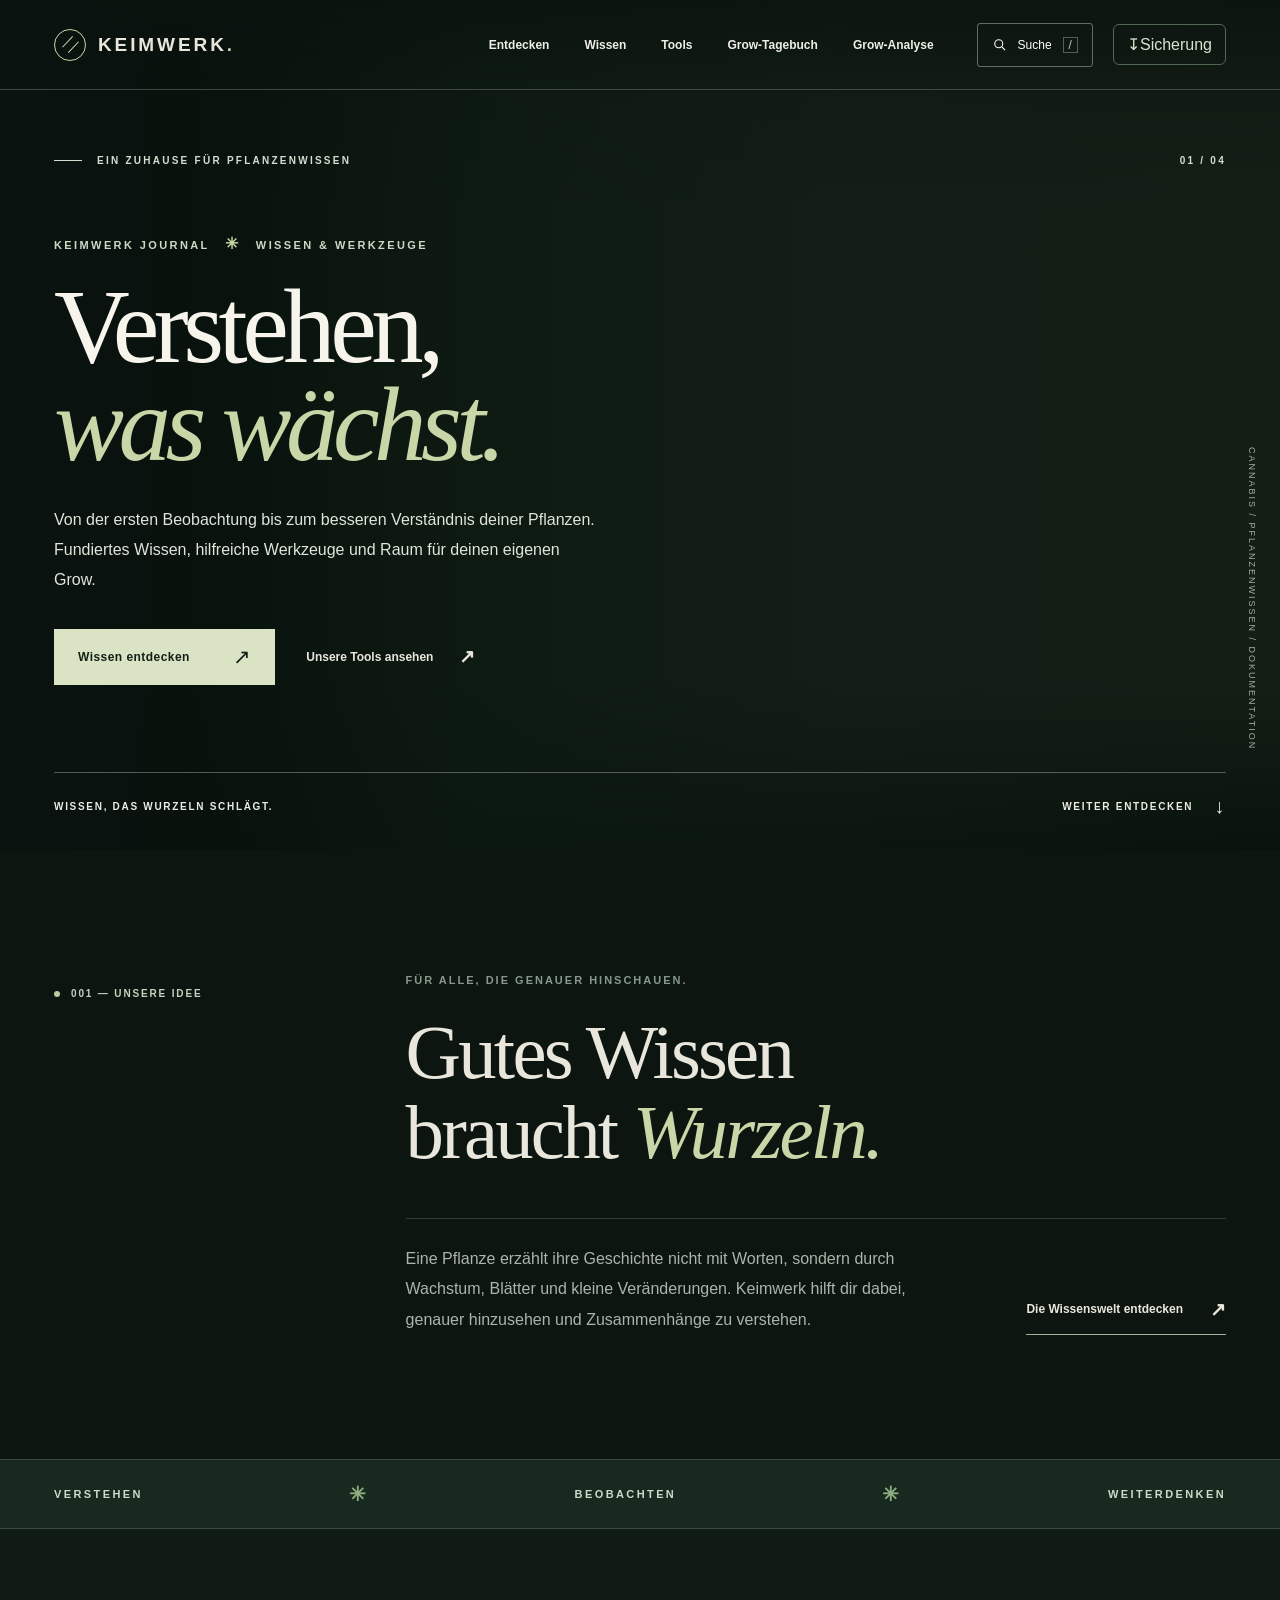
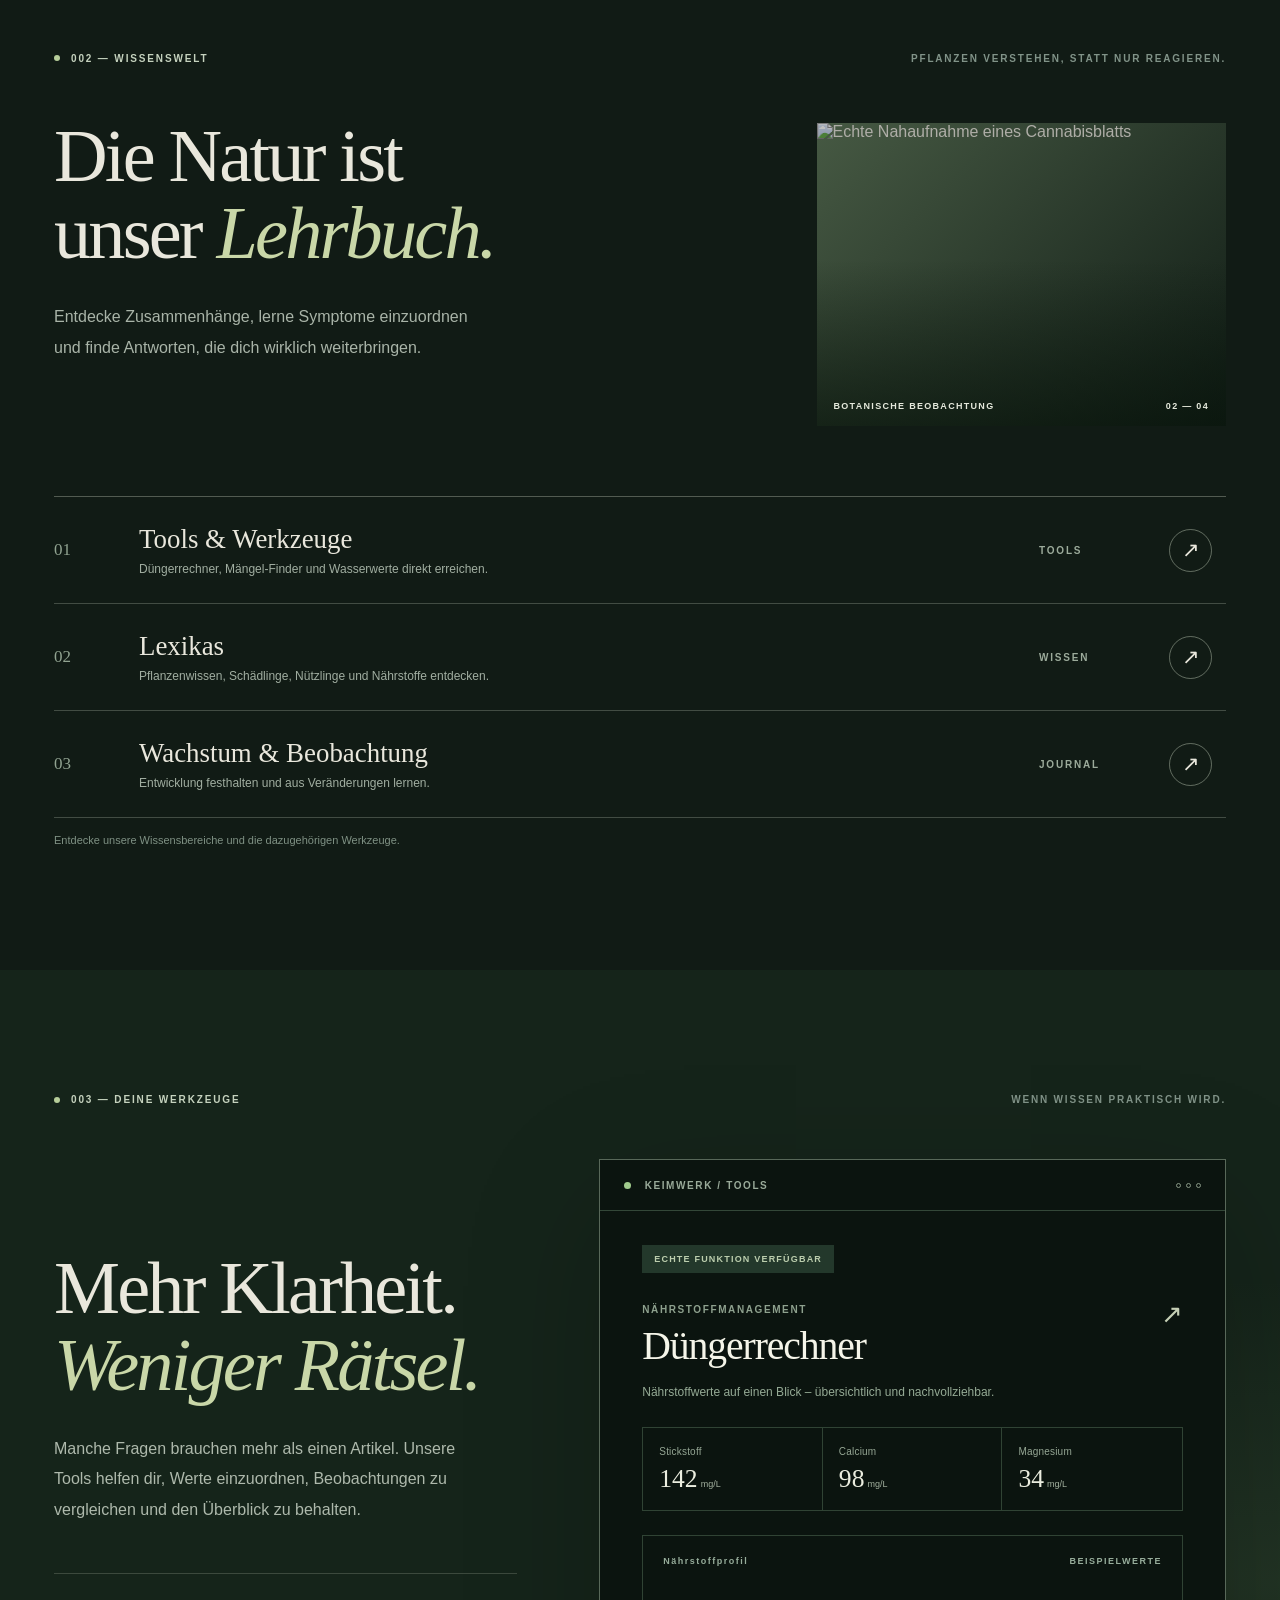
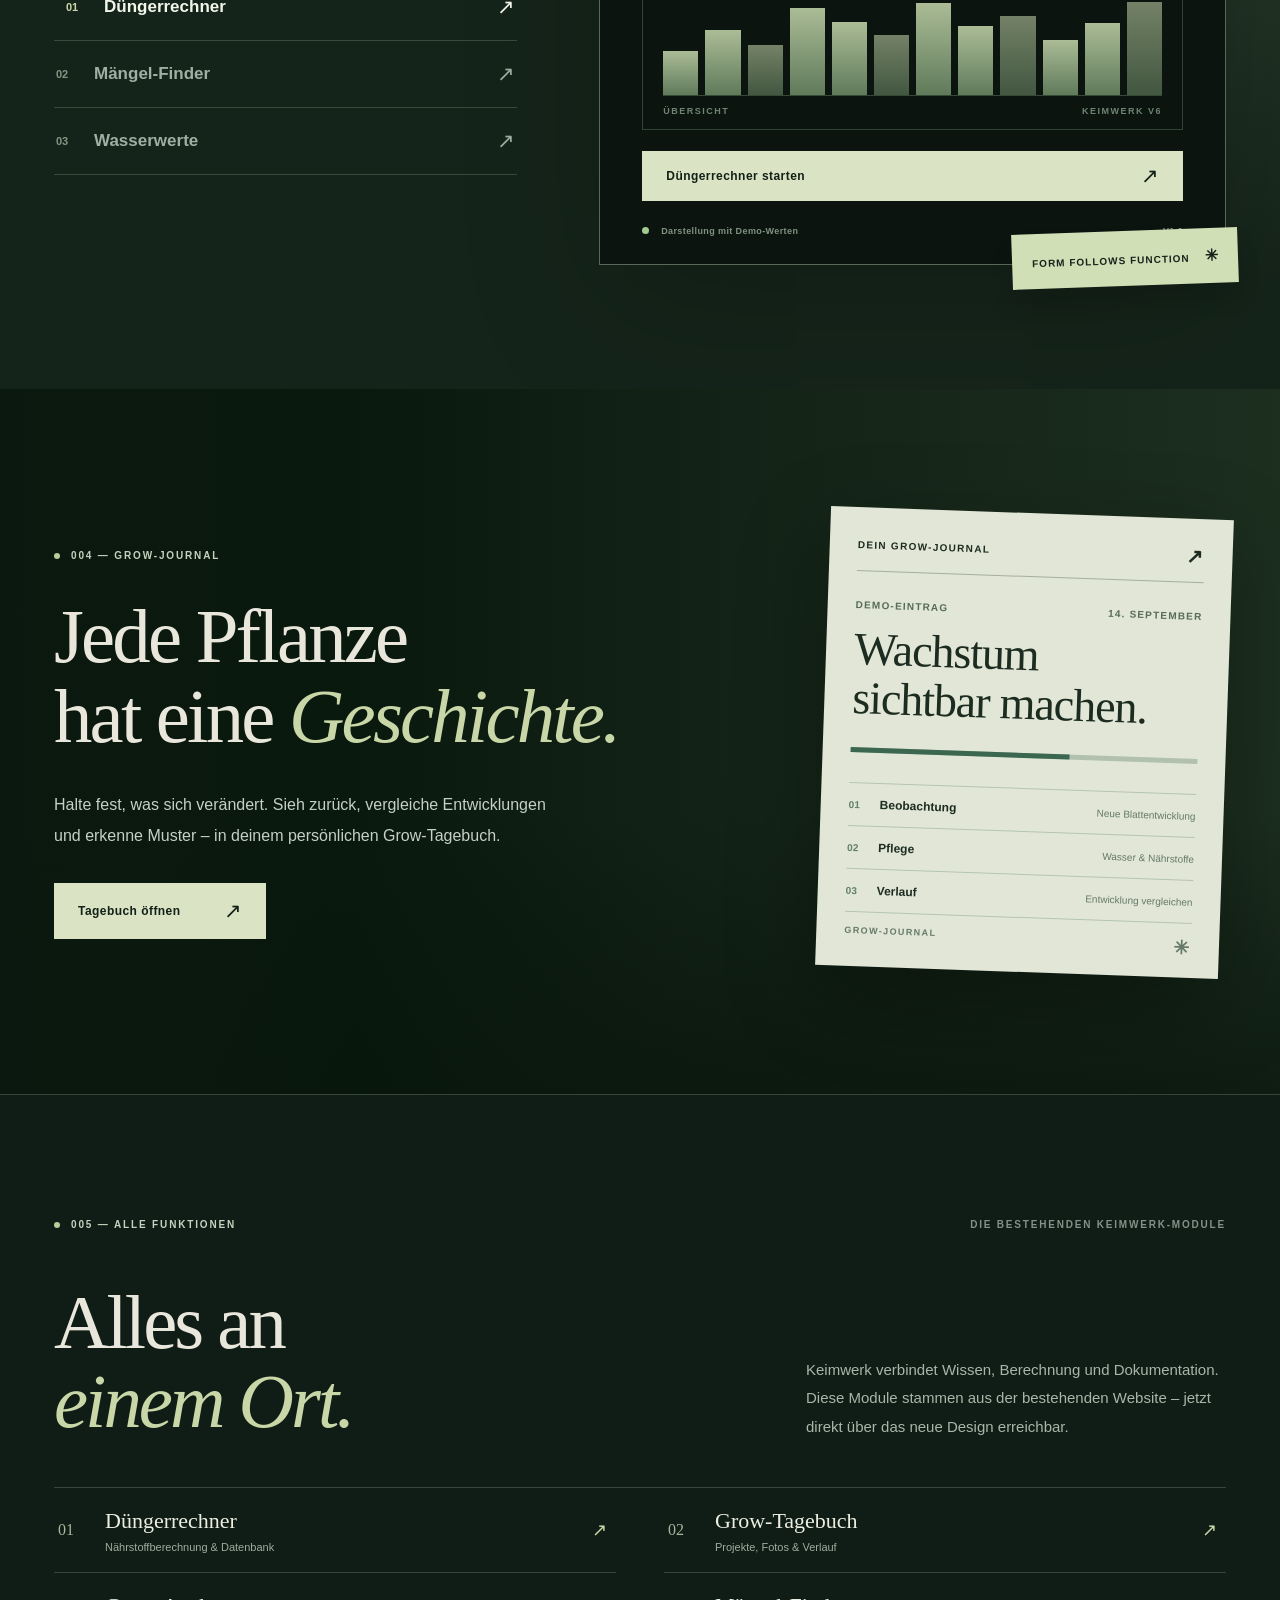
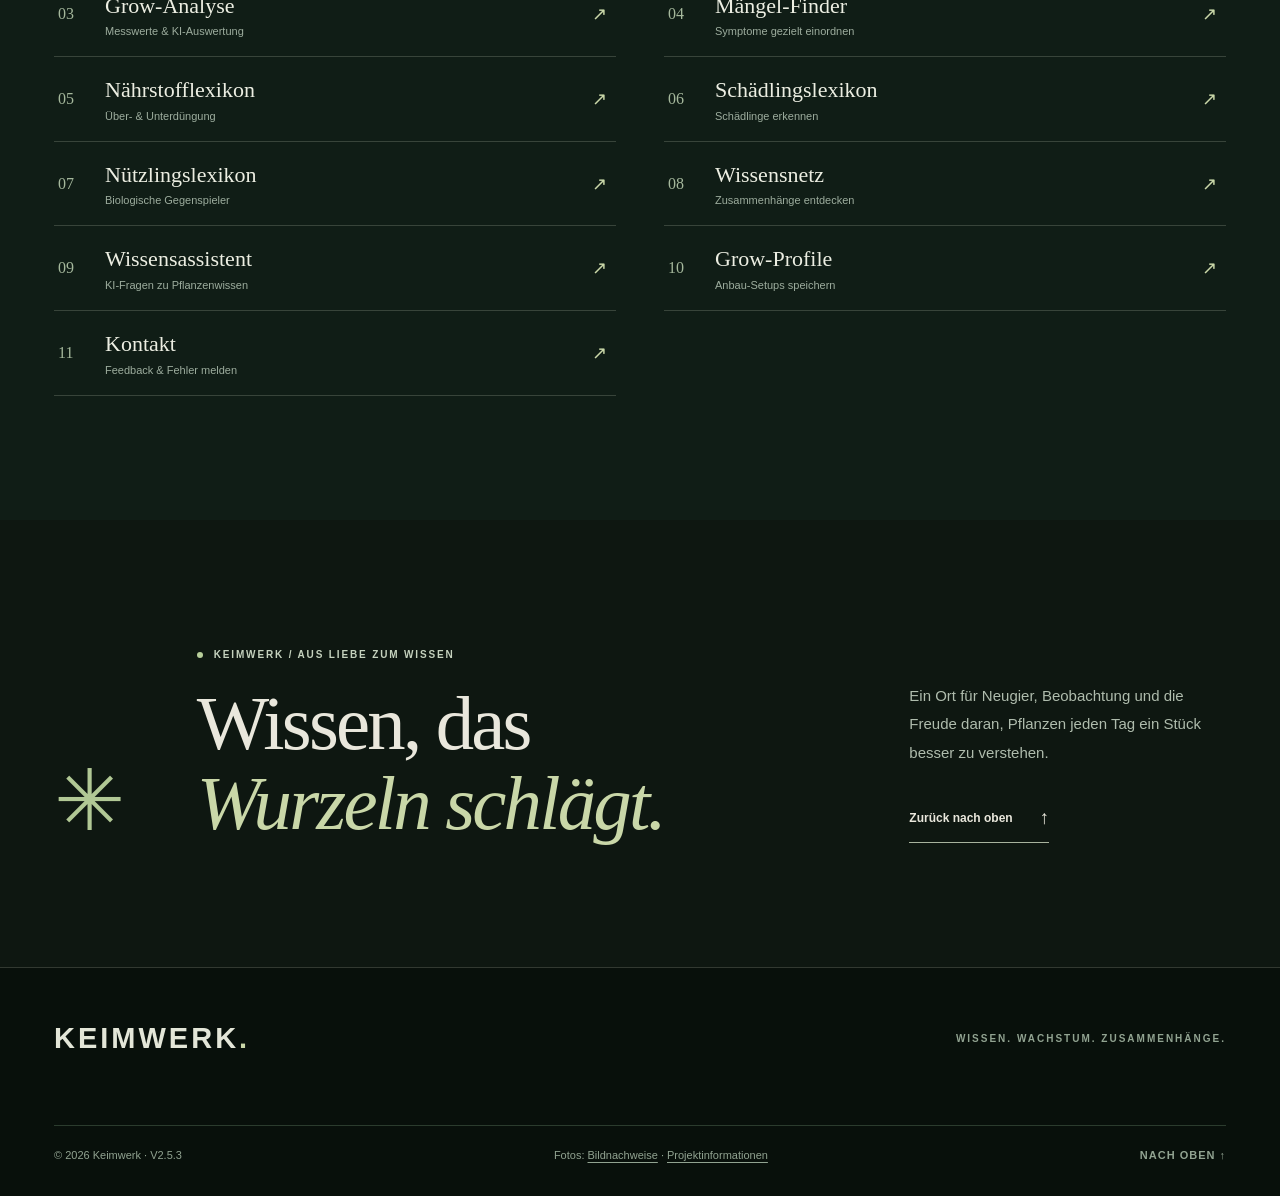
==== commit 4cef4b85: "update fix" ====
--- a/index.html
+++ b/index.html
@@ -1,1547 +1,182 @@
-<!DOCTYPE html>
-
+<!doctype html>
 <html lang="de">
 <head>
-<meta charset="utf-8"/>
-<meta content="width=device-width, initial-scale=1" name="viewport"/>
-<title>Keimwerk – Pflanzenwissen</title>
-<style>
-:root{--bg:#1e2a21;--panel:#29382d;--line:#435246;--muted:#c8d0c5;--sage:#a8b9a0}
-*{box-sizing:border-box}body{margin:0;background:var(--bg);color:#f0f1eb;font:14px/1.7 Arial,Helvetica,sans-serif}
-button,select{font:inherit;cursor:pointer}button{font-size:inherit}
-header{min-height:81px;padding:15px 6%;display:flex;align-items:center;justify-content:space-between;border-bottom:1px solid var(--line);gap:16px}
-.brand{display:flex;align-items:center;gap:12px}.brand-logo-image{display:block;width:clamp(88px,9vw,118px);height:clamp(92px,9.5vw,124px);object-fit:contain;object-position:center;flex-shrink:0;border-radius:5px;overflow:visible}.brand-name{font: bold 23px/1.2 Georgia,serif;letter-spacing:2px}.tagline{font:11px Georgia,serif;color:#c3cfbd}
-nav{display:flex;gap:8px}nav button{background:transparent;border:1px solid transparent;color:#e4e8df;border-radius:7px;padding:10px 13px;font-size:12px;white-space:nowrap}nav button.active{border-color:#455748;background:#2b392e}
-.diary-brand-button{background:transparent;border:1px solid #455748;color:#e4e8df;border-radius:7px;padding:9px 11px;font-size:12px;white-space:nowrap;cursor:pointer;flex-shrink:0}.diary-brand-button:hover{background:#2b392e}
-.page{max-width:1120px;padding:40px 6% 36px;margin:0 auto}.hero{display:grid;grid-template-columns:1.08fr .92fr;gap:clamp(28px,6vw,65px);align-items:start;padding:4px 0 52px}
-.eyebrow,.section-label{font-size:12px;letter-spacing:1.8px;color:#c1d0b8;font-weight:bold}h1{font-size:clamp(38px,4.3vw,49px);line-height:1.05;letter-spacing:-1.5px;margin:20px 0 24px;font-weight:750}h1 span{color:var(--sage)}p{color:#e0e5dc;line-height:1.8;margin:8px 0;font-size:14px}.hero-copy{max-width:490px}
-.primary{background:#b0c2a6;color:#1c2a20;border:0;border-radius:5px;padding:15px 18px;font-weight:bold;font-size:12px;margin-top:14px}
-.hero-actions{display:flex;align-items:center;gap:10px;flex-wrap:wrap}.hero-actions .primary{margin-top:14px}.hero-calculator{background:transparent;color:#dce6d5;border:1px solid #5f715a;border-radius:5px;padding:14px 18px;font-weight:bold;font-size:12px;margin-top:14px}
-.plant-panel{height:327px;border:1px solid #506351;border-radius:16px;background:linear-gradient(145deg,#314637,#2a3a2e);padding:16px 20px;display:flex;flex-direction:column;justify-content:flex-end}
-.plant-art{height:220px;display:flex;align-items:center;justify-content:center}.plant-art svg{width:165px;height:198px;max-width:100%}.plant-art .hero-logo-image{display:block;width:min(250px,100%);height:220px;object-fit:contain;max-width:100%;border-radius:6px}.plant-caption{border-top:1px solid #526350;padding-top:14px;font-size:14px;font-weight:bold;text-align:center}
-.section{border-top:1px solid var(--line);padding:27px 0 36px}.section-head{display:grid;grid-template-columns:.8fr 1.2fr;gap:28px;align-items:start;margin-bottom:28px}h2{font-size:25px;line-height:1.35;font-weight:500;letter-spacing:-.5px;margin:8px 0}.section-head p{margin:0}
-.chooser{border:1px solid #47594a;border-radius:11px;padding:18px 19px 20px}label{display:block;font-size:13px;font-weight:bold;margin:0 0 10px}select{width:100%;height:62px;border:1px solid #64735c;border-radius:7px;background:#1e2a21;color:#e7ebe3;padding:0 15px;font-size:15px}
-.lex-card{margin-top:13px;background:#29382d;border:1px solid #465749;border-radius:8px;padding:15px;display:grid;grid-template-columns:25px 1fr;gap:12px}.lex-icon{width:24px;height:24px;border-radius:5px;background:#3a4b3c;display:grid;place-items:center;color:#bdcdb4}.lex-title{font-size:13px;font-weight:bold}.lex-card p{font-size:11px;line-height:1.7;margin:4px 0 8px;color:#d4dcd1}.pill{display:inline-block;border:1px solid #5f715a;border-radius:4px;padding:2px 6px;font-size:9px;color:#dce6d5;margin-bottom:3px}.lex-card .primary{display:block;padding:11px 13px;margin-top:8px}
-.intro-grid{display:grid;grid-template-columns:.8fr 1.2fr;gap:28px;align-items:start}.features{display:grid;grid-template-columns:repeat(3,minmax(0,1fr));gap:11px;margin-top:24px}.feature{background:#29382d;border:1px solid #455648;border-radius:9px;padding:16px}.feature-symbol{color:#cad9c2;font-size:14px;height:25px}.feature h3{font-size:13px;font-weight:500;margin:7px 0}.feature p{font-size:12px;line-height:1.7;margin:7px 0 0}
-.contact-panel{max-width:760px;background:var(--panel);border:1px solid var(--line);border-radius:12px;padding:clamp(18px,3vw,30px)}.contact-form{display:grid;gap:16px}.contact-form label{display:block;margin:0 0 6px;font-size:13px;color:#e4e8df}.contact-form input,.contact-form select,.contact-form textarea{display:block;width:100%;min-height:44px;padding:10px 12px;border:1px solid #64735c;border-radius:7px;background:#17231b;color:#f0f1eb;font:inherit}.contact-form textarea{min-height:150px;resize:vertical}.contact-form .form-help{font-size:12px;color:var(--muted);margin:0}.contact-form .form-submit{justify-self:start;background:#b0c2a6;color:#1c2a20;border:0;border-radius:6px;padding:12px 18px;font-weight:bold}.contact-form input:focus-visible,.contact-form select:focus-visible,.contact-form textarea:focus-visible{outline:2px solid var(--sage);outline-offset:2px}
-footer{text-align:center;border-top:1px solid var(--line);background:#29372c;font:13px Georgia,serif;color:#cbd7c3;padding:20px 12px}.back{background:transparent;border:0;color:#b7c8af;padding:5px 0 14px;font-size:13px}
-/* Der Zurueck-zur-Startseite-Button bleibt beim Scrollen im sichtbaren Bereich. */
-.back{position:sticky;top:10px;z-index:30;display:inline-block;vertical-align:top;padding:8px 12px;margin:0 0 12px;background:rgba(41,56,45,.97);border:1px solid #435246;border-radius:8px;box-shadow:0 4px 12px rgba(0,0,0,.18);color:#b7c8af;font-size:13px;line-height:1.4;white-space:nowrap;cursor:pointer}.back:hover{background:#304034;border-color:#627563}/* Nährstofflexikon: Navigationsbuttons oben links, wie beim Düngerechner. */
-#nutrients #nutrients-back,
-#nutrients #nutrients-to-calculator{position:fixed;top:10px;left:10px;z-index:1000;display:block;width:max-content;max-width:calc(100vw - 20px);box-sizing:border-box;vertical-align:top;margin:0;background:rgba(41,56,45,.98);border:1px solid #435246;border-radius:8px;box-shadow:0 4px 12px rgba(0,0,0,.22);color:#b7c8af;padding:8px 12px;font-size:13px;line-height:1.4;white-space:nowrap;cursor:pointer}
-#nutrients #nutrients-to-calculator{top:54px;left:10px}
-#nutrients #nutrients-back:hover,#nutrients #nutrients-to-calculator:hover{background:#304034;border-color:#627563}
-#nutrients{padding-top:105px}
-@media(max-width:650px){#nutrients #nutrients-back,#nutrients #nutrients-to-calculator{left:8px;font-size:12px;padding:7px 9px}#nutrients #nutrients-to-calculator{top:46px}#nutrients{padding-top:92px}}.subhead{padding:10px 0 24px}.subhead h1{font-size:clamp(31px,4vw,47px);margin:12px 0}.pest-grid{display:grid;grid-template-columns:repeat(2,minmax(0,1fr));gap:14px}.pest{background:#26352a;border:1px solid #435346;border-radius:9px;padding:17px;min-width:0}.pest h3{font-size:17px;line-height:1.4;margin:0 0 3px}.latin{font-style:italic;color:#b9c9b1;font-size:12px;margin-bottom:11px}.pest p{font-size:12px;line-height:1.75;margin:8px 0;color:#d8dfd4}.pest strong{color:#f0f2ea}.tip{border-left:2px solid #99ae8e;padding-left:11px;margin-top:10px!important}
-.about-copy p{font-size:20px;line-height:1.9;margin:8px 0}.belief{background:#29382d;border-left:4px solid #adbea4;padding:22px 24px;margin:30px 0}.belief strong{font-size:19px}.belief p{font-size:20px;line-height:1.7;margin:4px 0 0}.about-block{padding:13px 0}.about-block h2{font-size:27px;margin-bottom:8px}.about-block p{font-size:19px;line-height:1.8}[hidden]{display:none!important}
-@media(max-width:650px){header{padding:13px 5%;min-height:70px;gap:8px;flex-wrap:wrap}.brand{gap:7px}.brand-logo-image{width:min(88px,25vw);height:92px;object-fit:contain;object-position:center}.brand-name{font-size:15px;letter-spacing:1.4px}.tagline{font-size:9px}nav{width:100%;justify-content:flex-end;gap:1px}nav button{font-size:10px;padding:8px 6px}.page{padding:28px 6%}.hero{grid-template-columns:1fr;gap:25px;padding-bottom:34px}h1{font-size:44px;margin:16px 0}.plant-panel{height:280px}.plant-art{height:180px}.section-head,.intro-grid{grid-template-columns:1fr;gap:12px}.features{gap:7px}.feature{padding:11px}.feature h3{font-size:11px}.feature p{font-size:10px}.pest-grid{grid-template-columns:1fr}.about-copy p,.about-block p{font-size:16px}.belief p{font-size:16px}}
-
-/* Bildergalerien nur im Schädlingslexikon; Startseite und Über-Seite bleiben unverändert. */
-#pests .pest-images{display:grid;grid-template-columns:repeat(3,minmax(0,1fr));gap:9px;margin:15px 0 14px}
-#pests .pest-images figure{min-width:0;margin:0;border:1px solid #435346;border-radius:7px;overflow:hidden;background:#1e2a21}
-#pests .pest-images img{display:block;width:100%;aspect-ratio:280/176;object-fit:cover}
-#pests .pest-images figcaption{padding:7px 5px 8px;text-align:center;font-size:10px;line-height:1.4;color:#d6dfd0;min-height:38px;display:flex;align-items:center;justify-content:center}
-@media(max-width:650px){#pests .pest-images{gap:5px}#pests .pest-images figcaption{font-size:9px;padding:5px 3px;min-height:42px}}
+  <meta charset="utf-8">
+  <meta name="viewport" content="width=device-width, initial-scale=1">
+  <meta name="theme-color" content="#0d1511">
+  <meta name="description" content="Keimwerk – Wissen, das Wurzeln schlägt. Pflanzenwissen, Düngerrechner, Lexika und Werkzeuge für deinen Garten.">
+  <title>Keimwerk – Wissen, das Wurzeln schlägt.</title>
+  <link rel="stylesheet" href="css/style.css?v=6">
+  <script src="js/script.js?v=6" defer></script>
+  <link rel="stylesheet" href="css/keimwerk-v24.css?v=24">
+  <script src="js/keimwerk-v24.js?v=24" defer></script>
+</head>
+<body>
+  <a class="skip-link" href="#inhalt">Zum Inhalt springen</a>
 
 
-/* Marienkäfer und Schwebfliegen: Originalbilder mit eingebautem Rahmen auf dieselbe Bildbreite wie die übrigen Nützlinge setzen. */
-#beneficials article:nth-of-type(10) .pest-images figure,
-#beneficials article:nth-of-type(11) .pest-images figure{width:332px;max-width:100%;margin:0 auto;box-sizing:border-box}
-#beneficials article:nth-of-type(10) .pest-images img,
-#beneficials article:nth-of-type(11) .pest-images img{display:block;box-sizing:border-box;width:100%;max-width:100%;height:auto;margin:0 auto;padding:0;border:0;border-radius:0;background:transparent}
+  <header class="site-header" id="oben">
+    <div class="header-inner container-wide">
+      <a class="brand" href="#oben" aria-label="Keimwerk – zur Startseite">
+        <span class="brand-symbol" aria-hidden="true"><span class="symbol-slice"></span></span>
+        <span class="brand-name">KEIMWERK<span class="brand-period">.</span></span>
+      </a>
+      <nav class="main-nav" id="main-nav" aria-label="Hauptnavigation">
+        <a href="#philosophie">Entdecken</a>
+        <a href="#wissen">Wissen</a>
+        <a href="bereiche.html?view=calculator">Tools</a>
+        <a href="bereiche.html?view=diary">Grow-Tagebuch</a>
+        <a href="bereiche.html?view=grow-analysis">Grow-Analyse</a>
+      </nav>
+      <button class="header-search" id="open-search" type="button" aria-label="Suche öffnen">
+        <svg viewBox="0 0 24 24" aria-hidden="true"><circle cx="10.8" cy="10.8" r="6.4"></circle><path d="m16 16 5 5"></path></svg>
+        <span>Suche</span><span class="search-key">/</span>
+      </button>
+      <button class="kw24-header-button" type="button" data-kw24-backup aria-label="Datensicherung öffnen"><span aria-hidden="true">↧</span><span class="kw24-backup-label"> Sicherung</span></button>
+      <button class="menu-toggle" id="menu-toggle" type="button" aria-controls="main-nav" aria-expanded="false" aria-label="Menü öffnen">
+        <span></span><span></span>
+      </button>
+    </div>
+  </header>
+
+  <main id="inhalt">
+    <section class="hero" aria-labelledby="hero-title">
+      <div class="hero-image" role="img" aria-label="Echte Fotografie von Cannabispflanzen im natürlichen Licht"></div>
+      <div class="hero-shade"></div>
+      <div class="hero-inner container-wide">
+        <div class="hero-meta"><span class="meta-line"></span> EIN ZUHAUSE FÜR PFLANZENWISSEN <span class="meta-index">01 / 04</span></div>
+        <div class="hero-copy">
+          <p class="hero-overline">KEIMWERK JOURNAL <span aria-hidden="true">✳</span> WISSEN &amp; WERKZEUGE</p>
+          <h1 id="hero-title">Verstehen,<br><em>was wächst.</em></h1>
+          <p class="hero-subtitle">Von der ersten Beobachtung bis zum besseren Verständnis deiner Pflanzen. Fundiertes Wissen, hilfreiche Werkzeuge und Raum für deinen eigenen Grow.</p>
+          <div class="hero-actions">
+            <a class="button button-light" href="#wissen">Wissen entdecken <span aria-hidden="true">↗</span></a>
+            <a class="text-link hero-secondary" href="#tools">Unsere Tools ansehen <span aria-hidden="true">↗</span></a>
+          </div>
+        </div>
+        <div class="hero-bottom"><span>WISSEN, DAS WURZELN SCHLÄGT.</span><a href="#philosophie">WEITER ENTDECKEN <span aria-hidden="true">↓</span></a></div>
+      </div>
+      <div class="hero-edge-text" aria-hidden="true">CANNABIS / PFLANZENWISSEN / DOKUMENTATION</div>
+    </section>
+
+    <section class="statement section-pad" id="philosophie" aria-labelledby="statement-title">
+      <div class="container-wide statement-layout">
+        <div class="section-tag"><span class="section-tag-dot"></span> 001 — UNSERE IDEE</div>
+        <div class="statement-content">
+          <p class="statement-kicker">FÜR ALLE, DIE GENAUER HINSCHAUEN.</p>
+          <h2 id="statement-title">Gutes Wissen<br>braucht <em>Wurzeln.</em></h2>
+          <div class="statement-bottom"><p>Eine Pflanze erzählt ihre Geschichte nicht mit Worten, sondern durch Wachstum, Blätter und kleine Veränderungen. Keimwerk hilft dir dabei, genauer hinzusehen und Zusammenhänge zu verstehen.</p><a class="underline-link" href="#wissen">Die Wissenswelt entdecken <span aria-hidden="true">↗</span></a></div>
+     